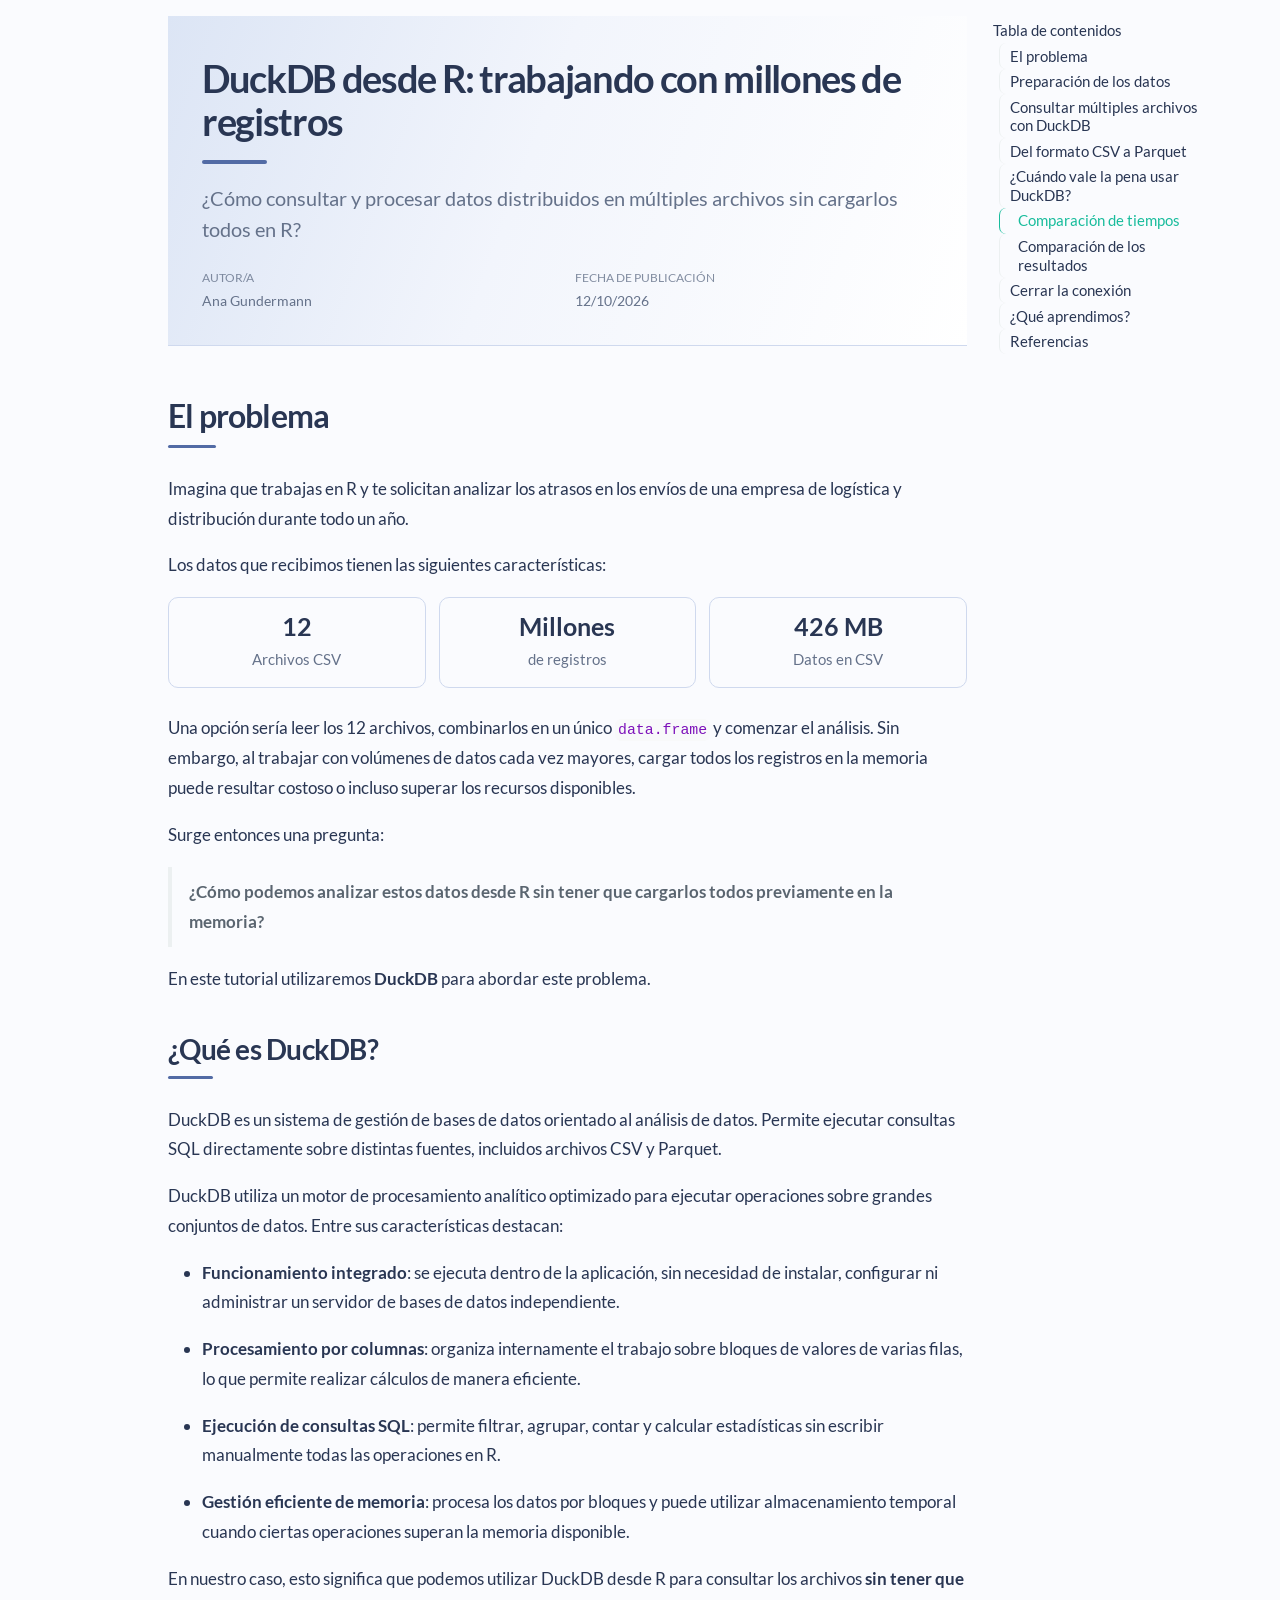
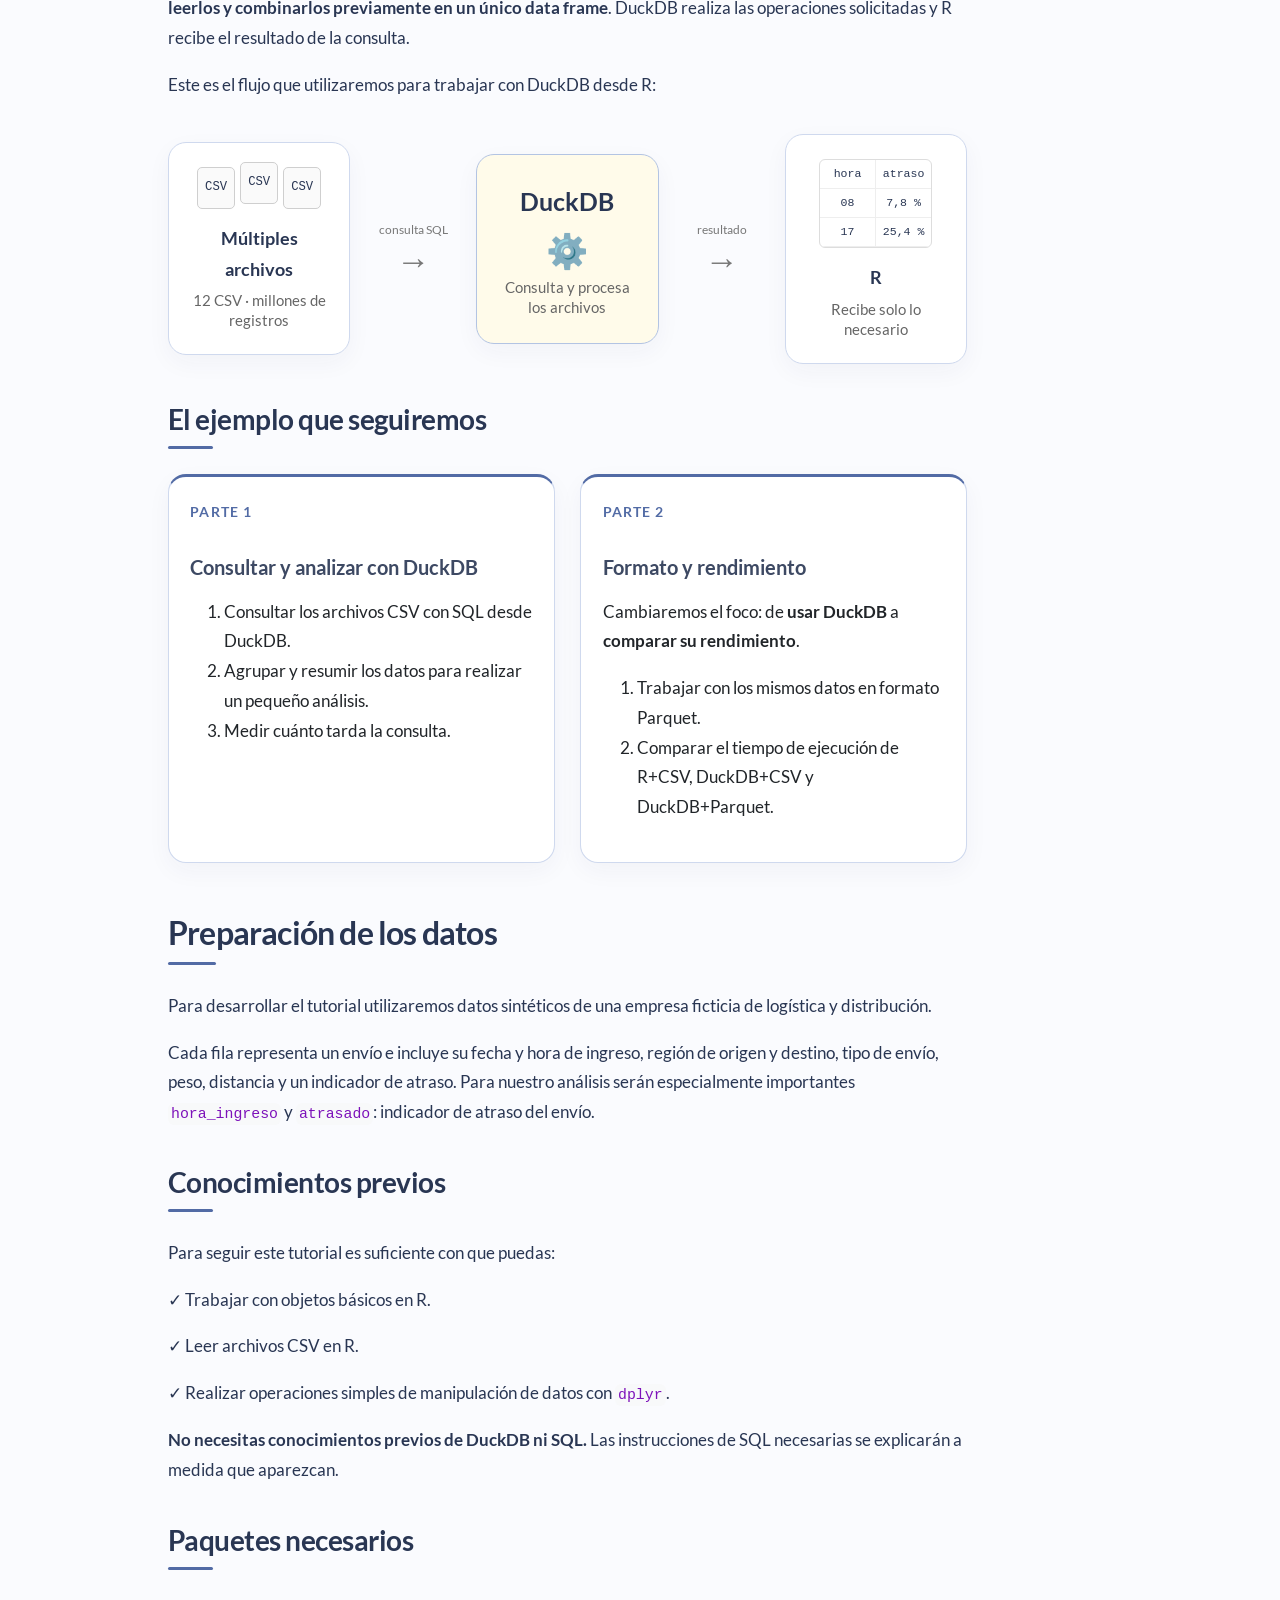
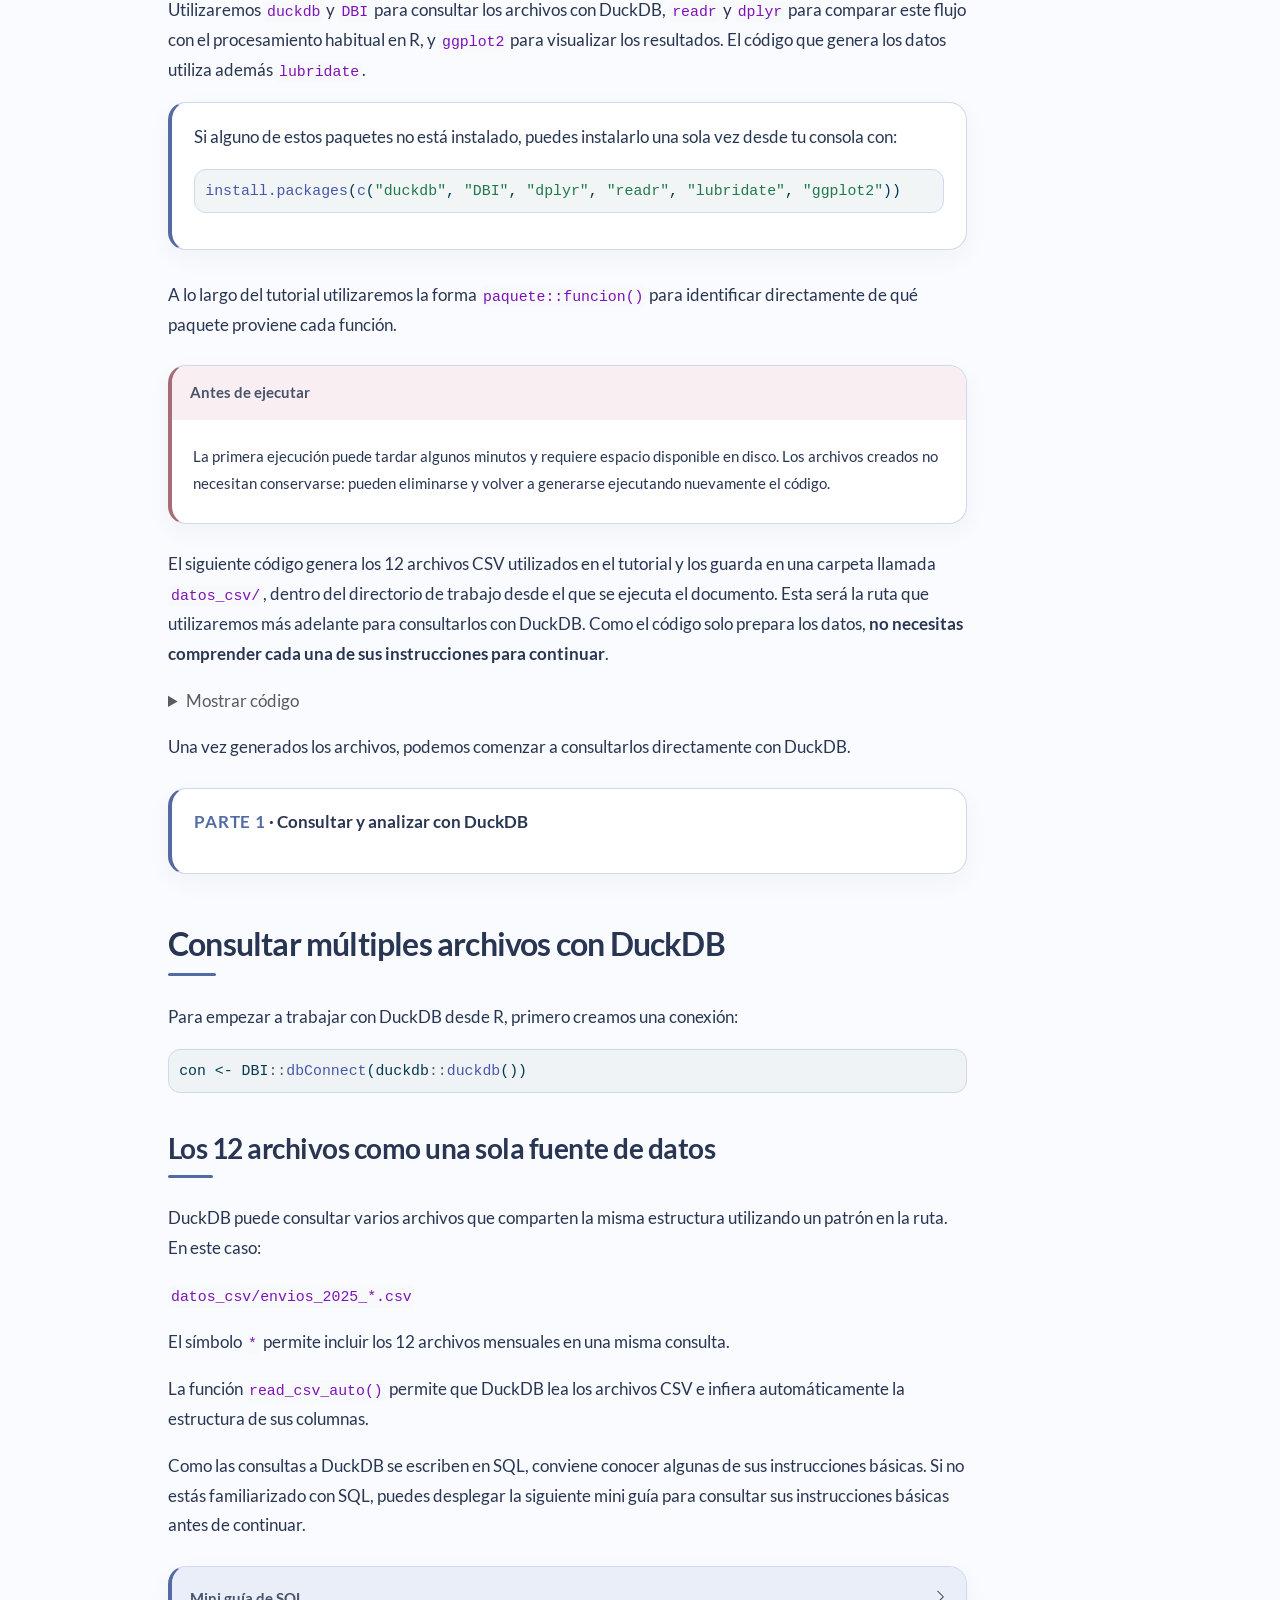
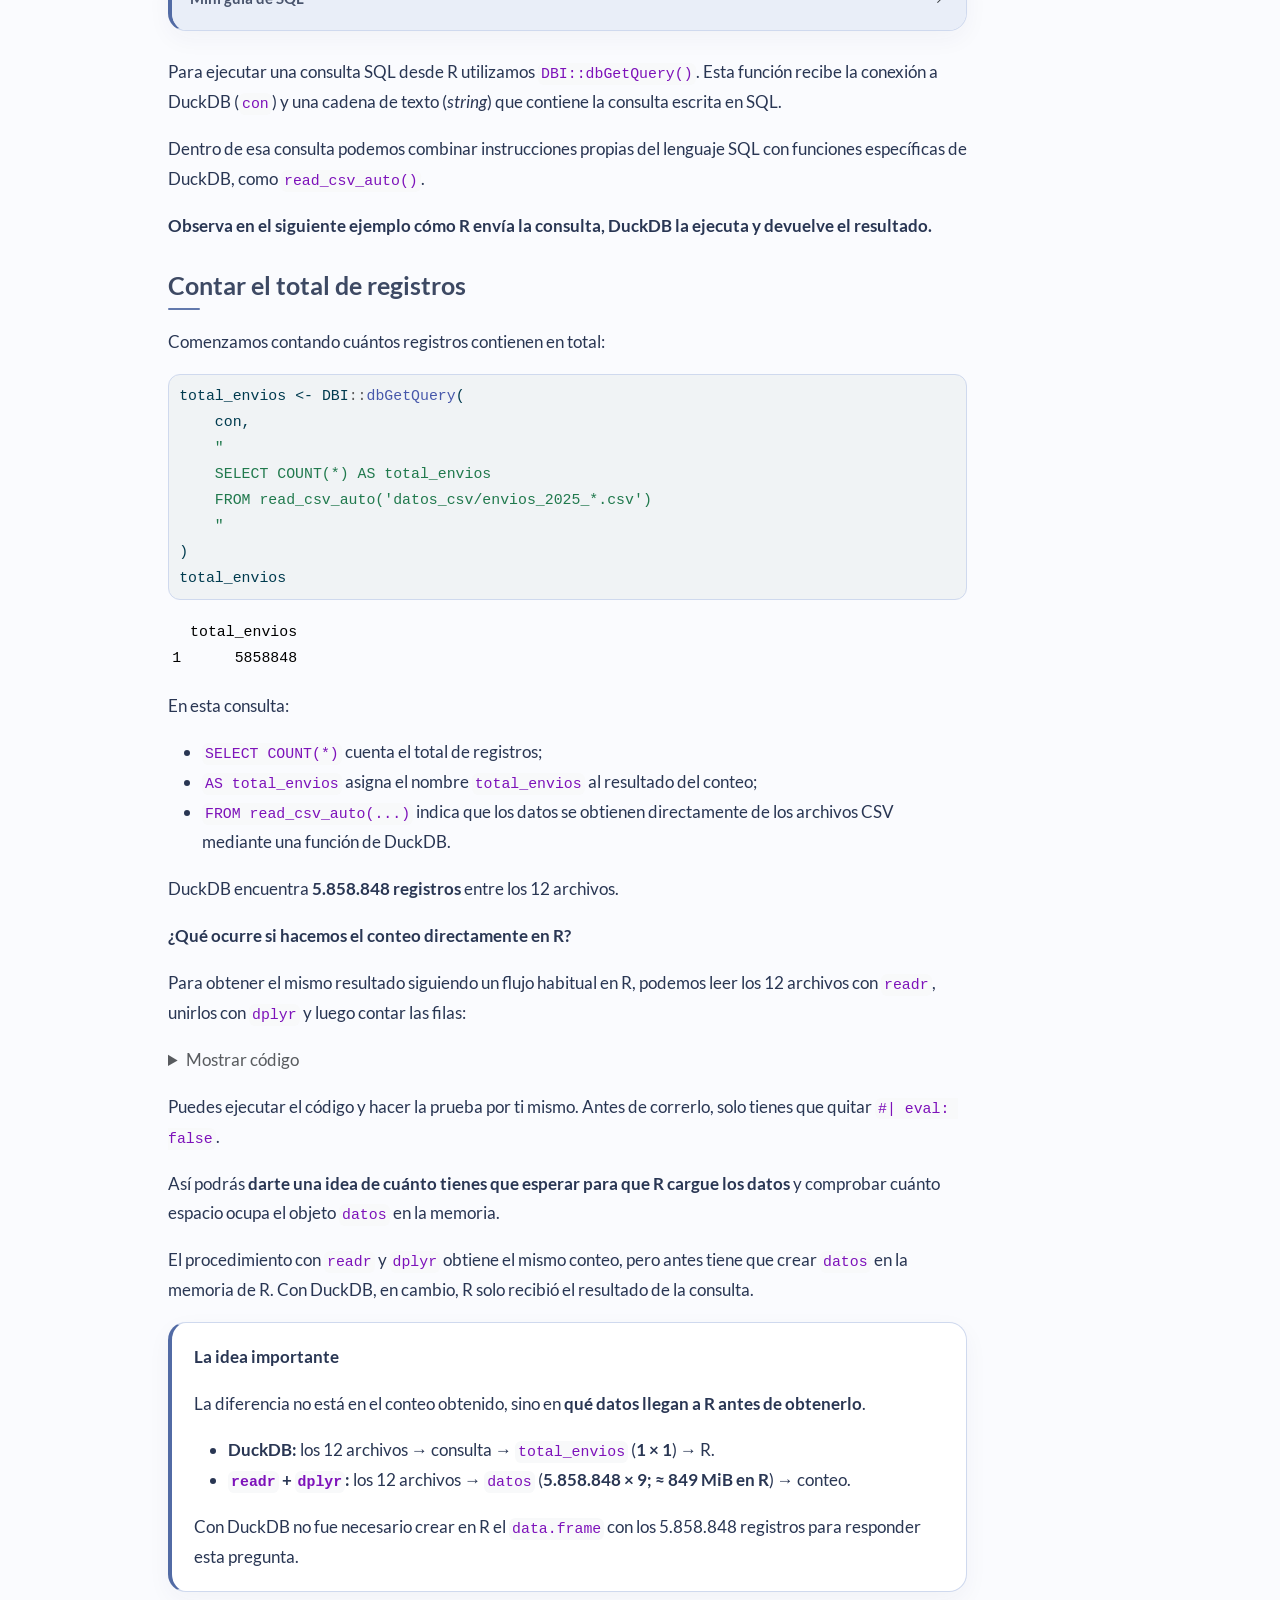
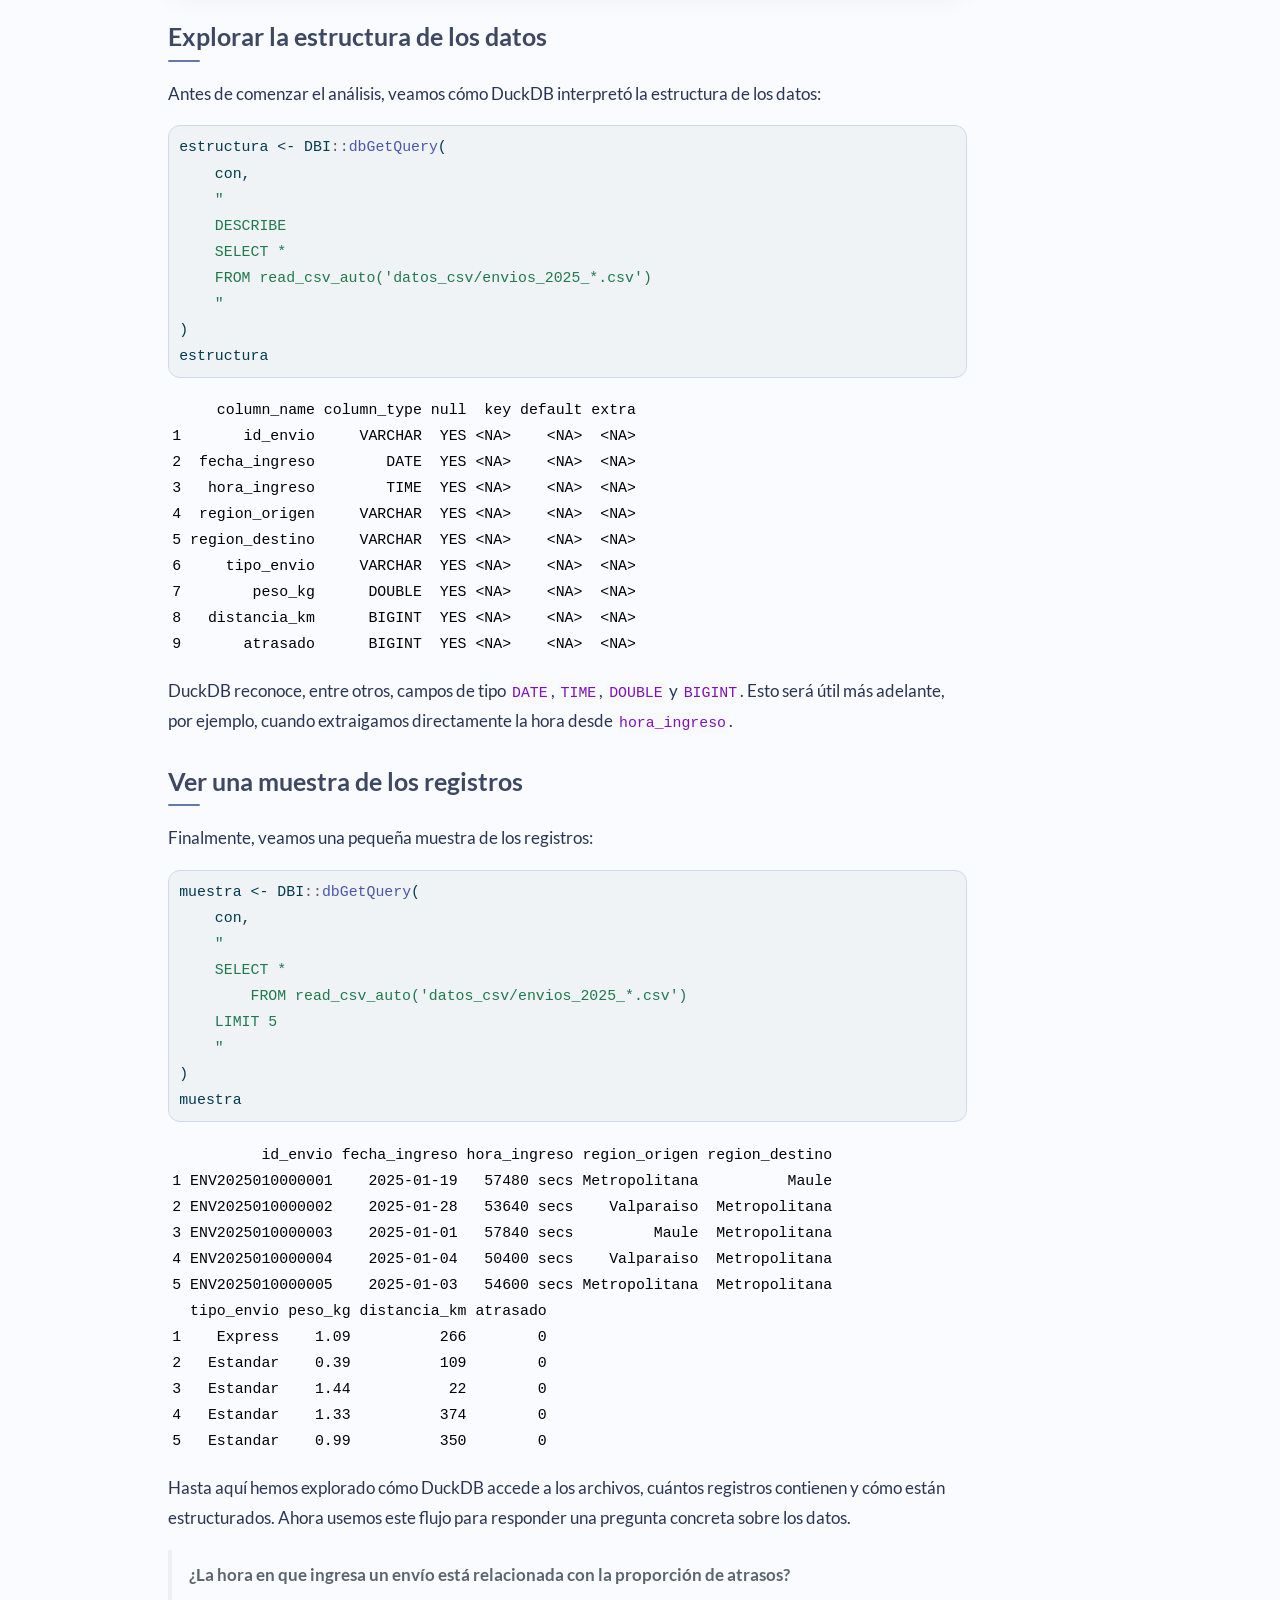
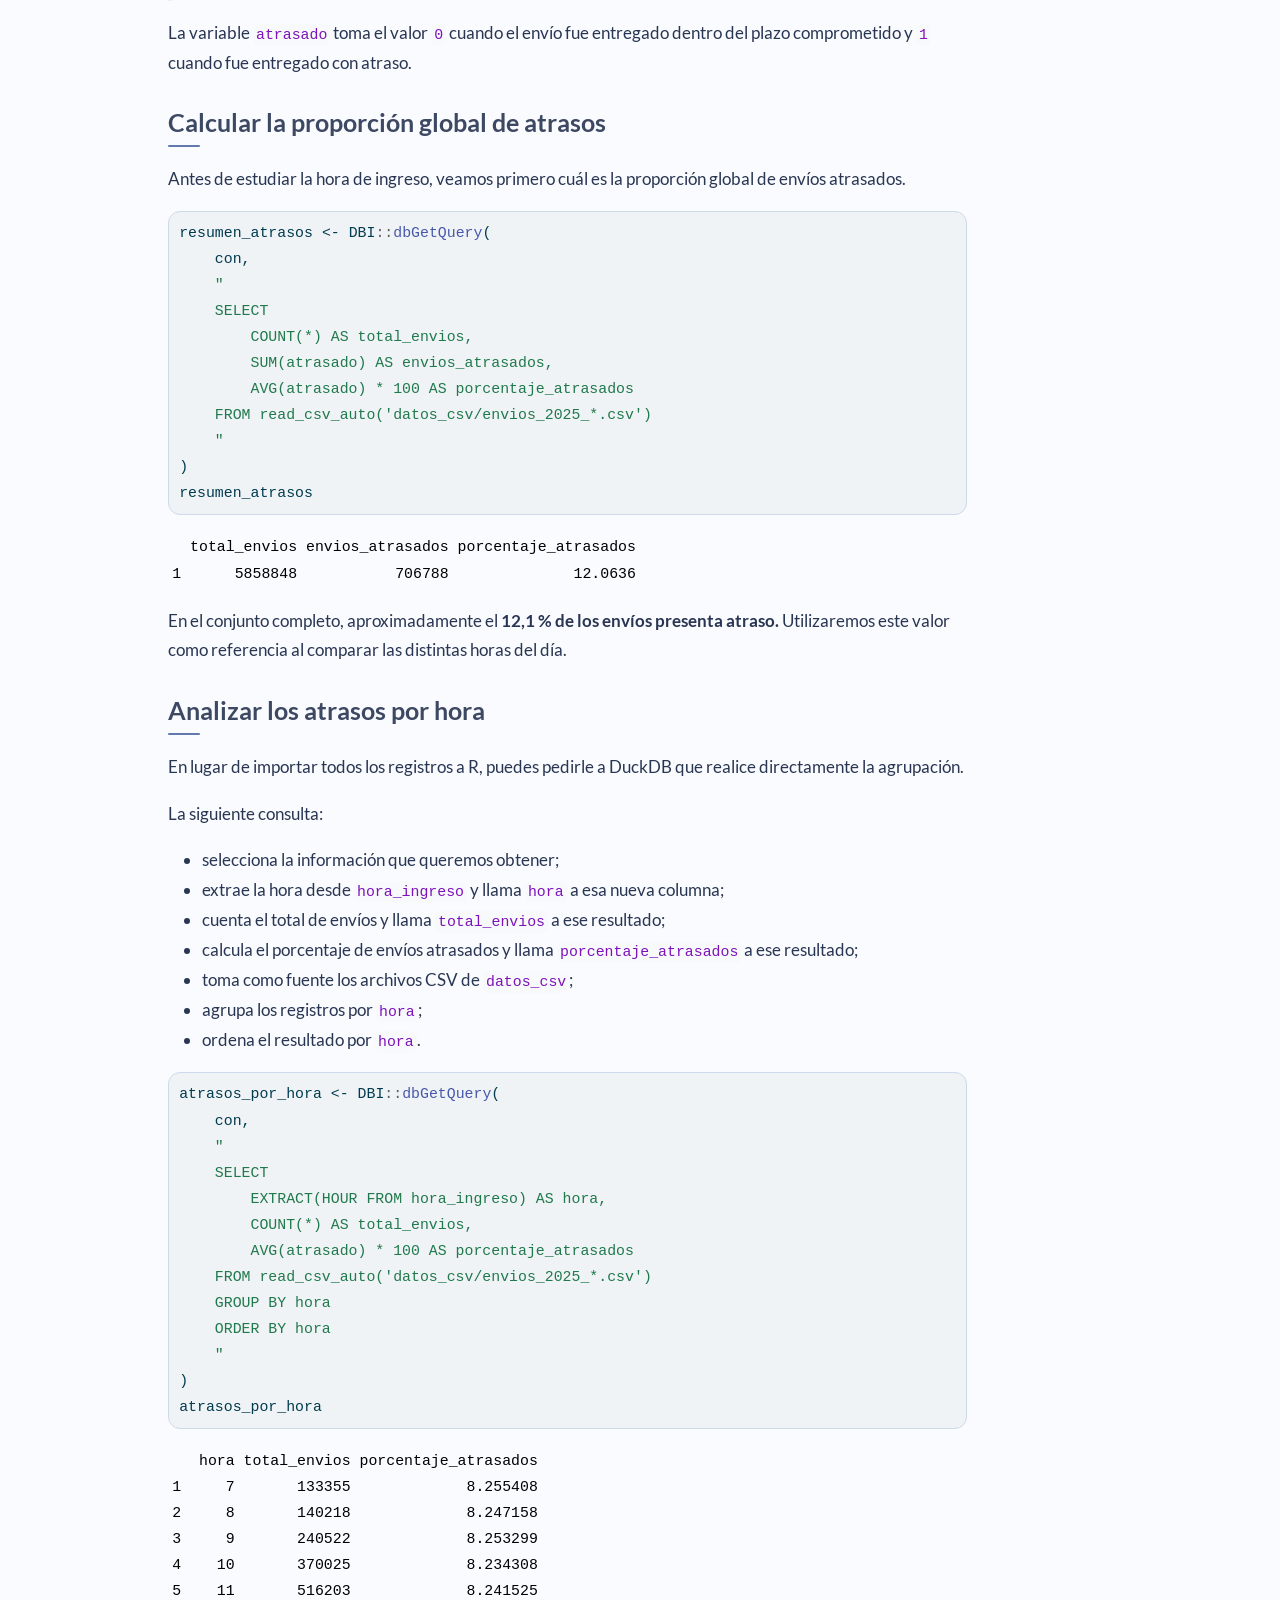
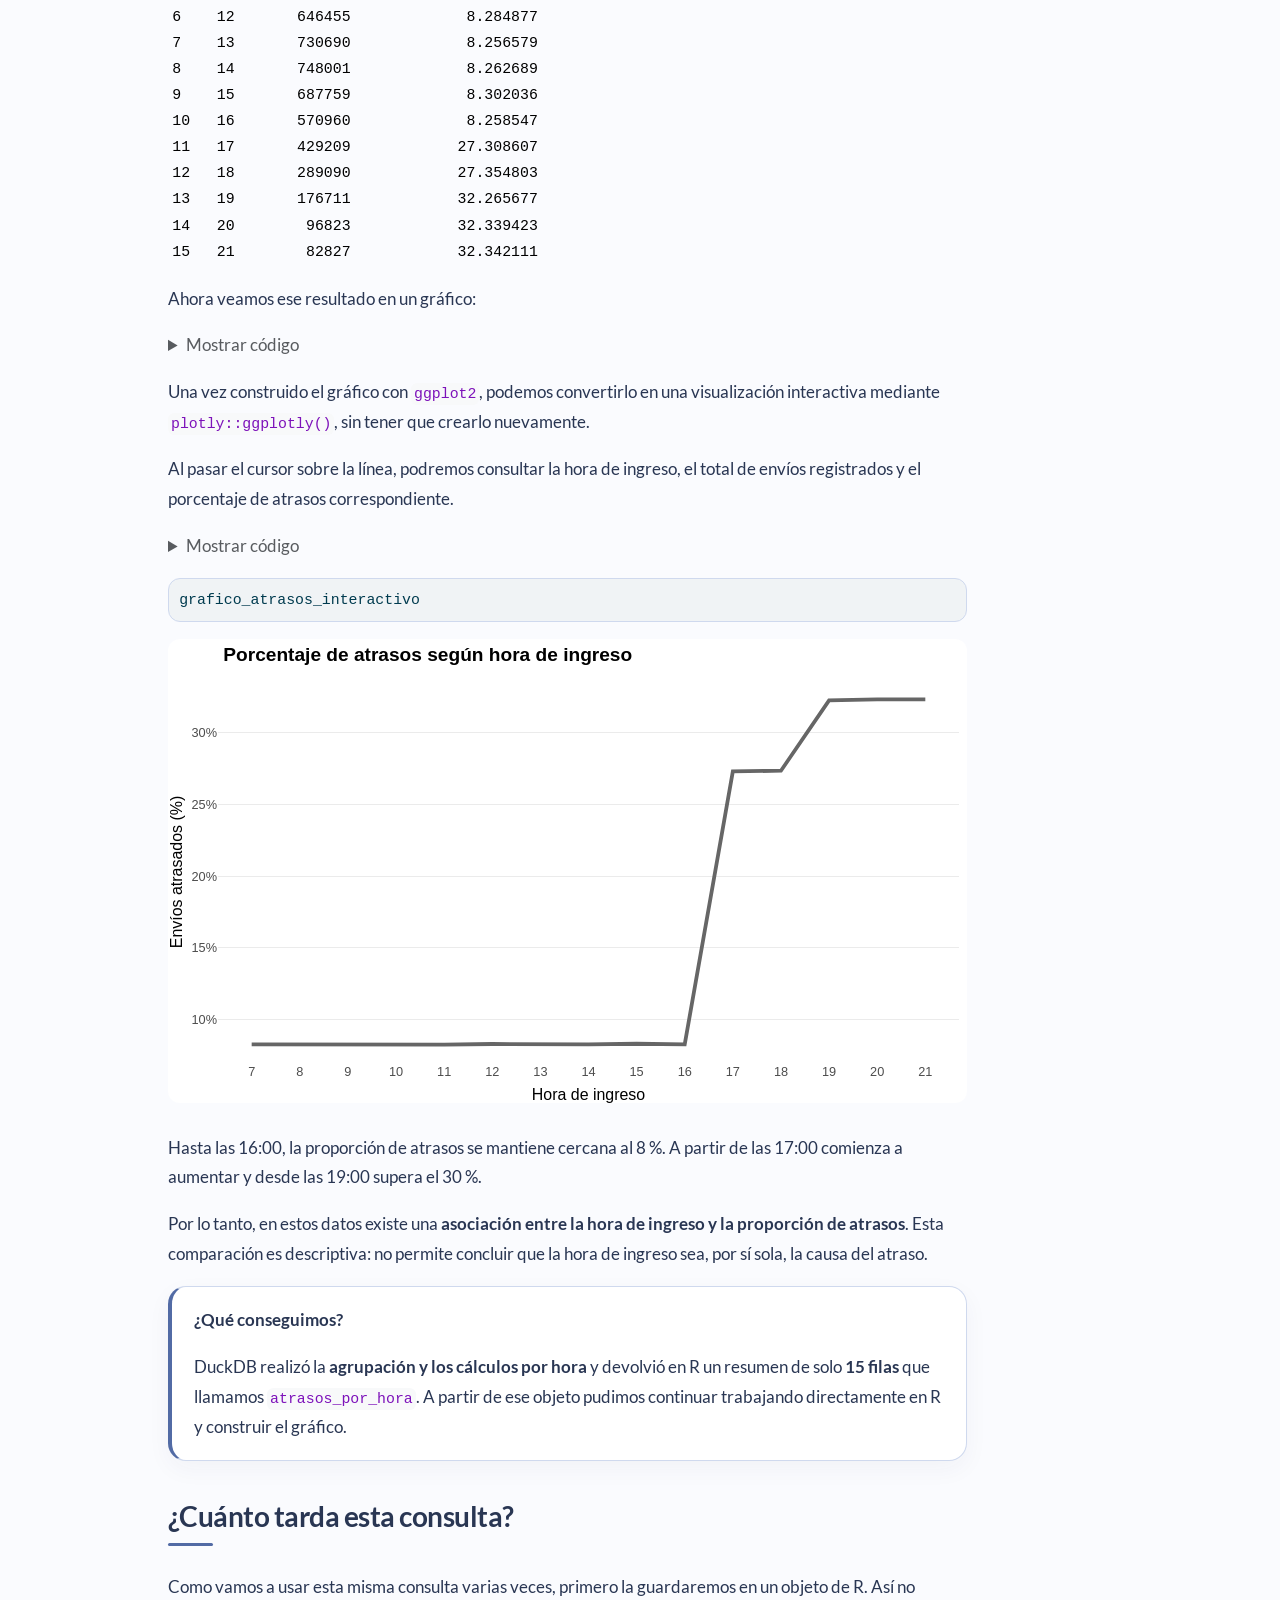
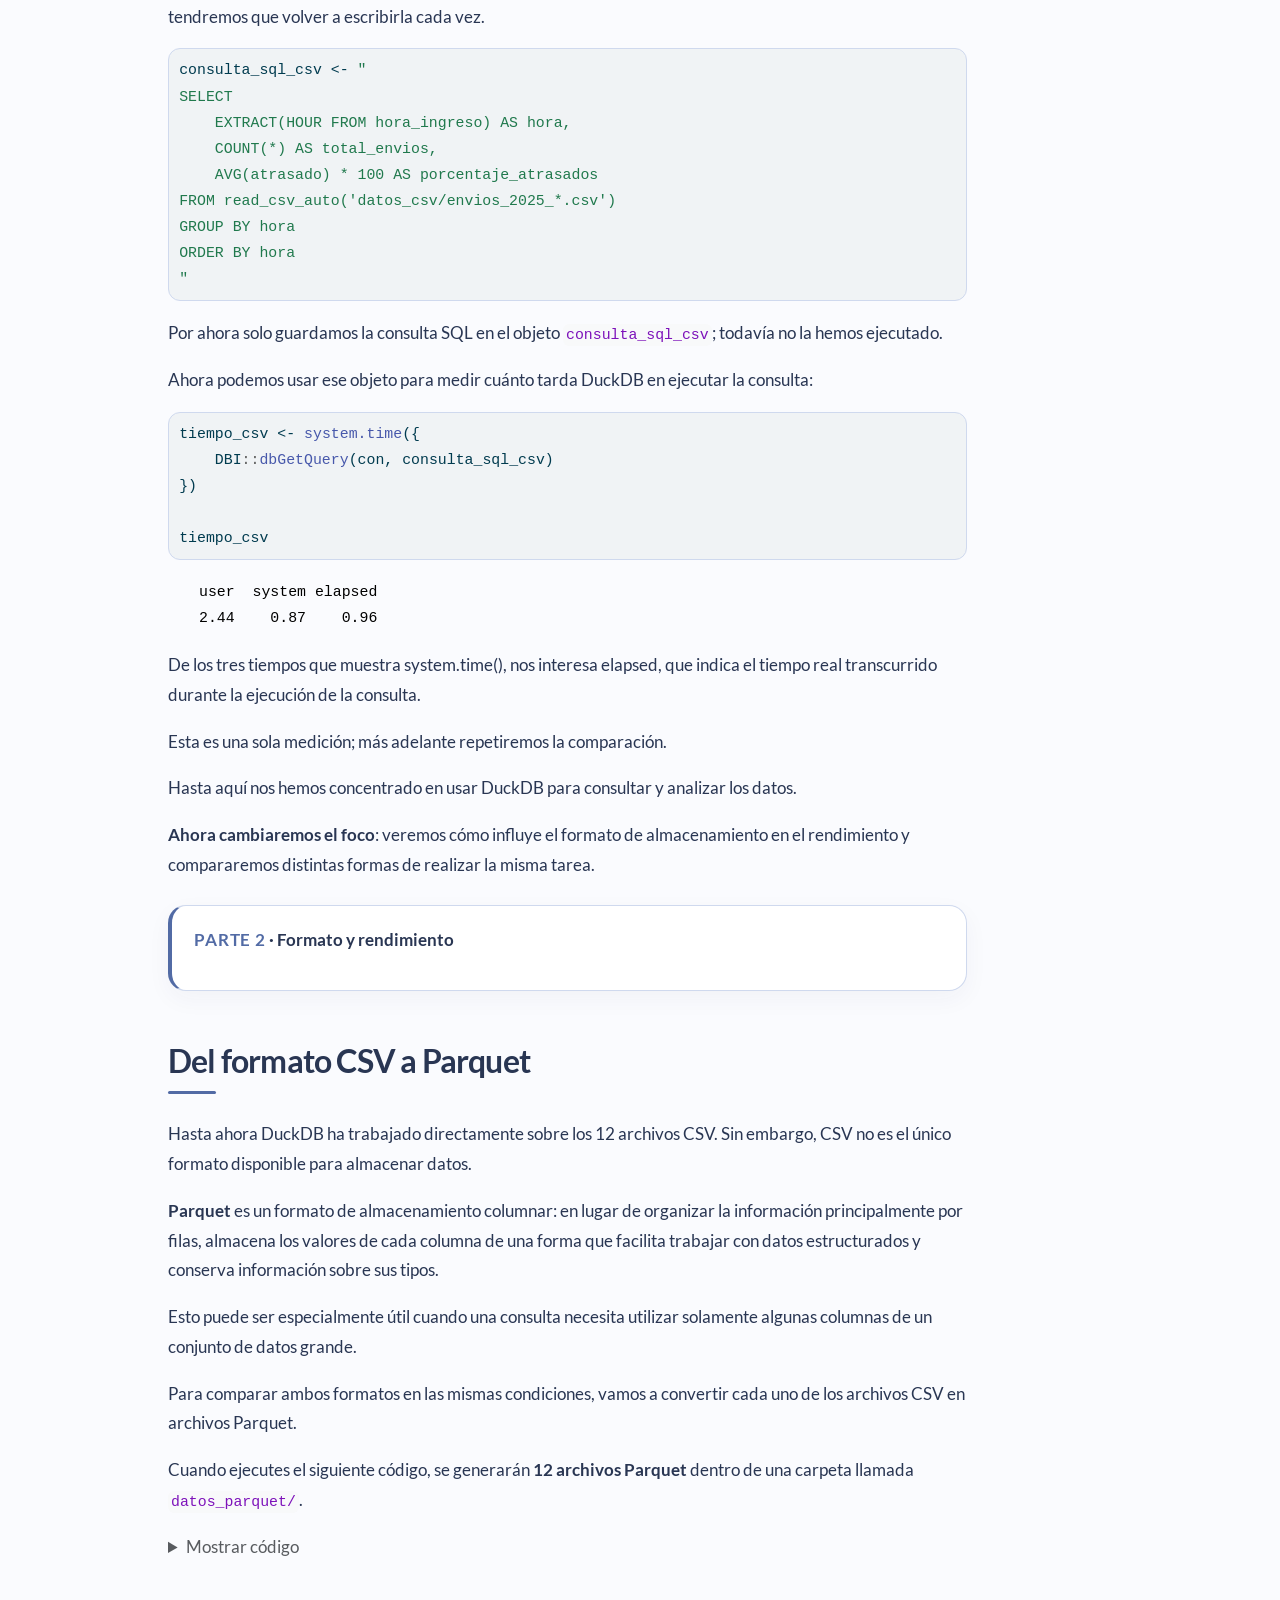
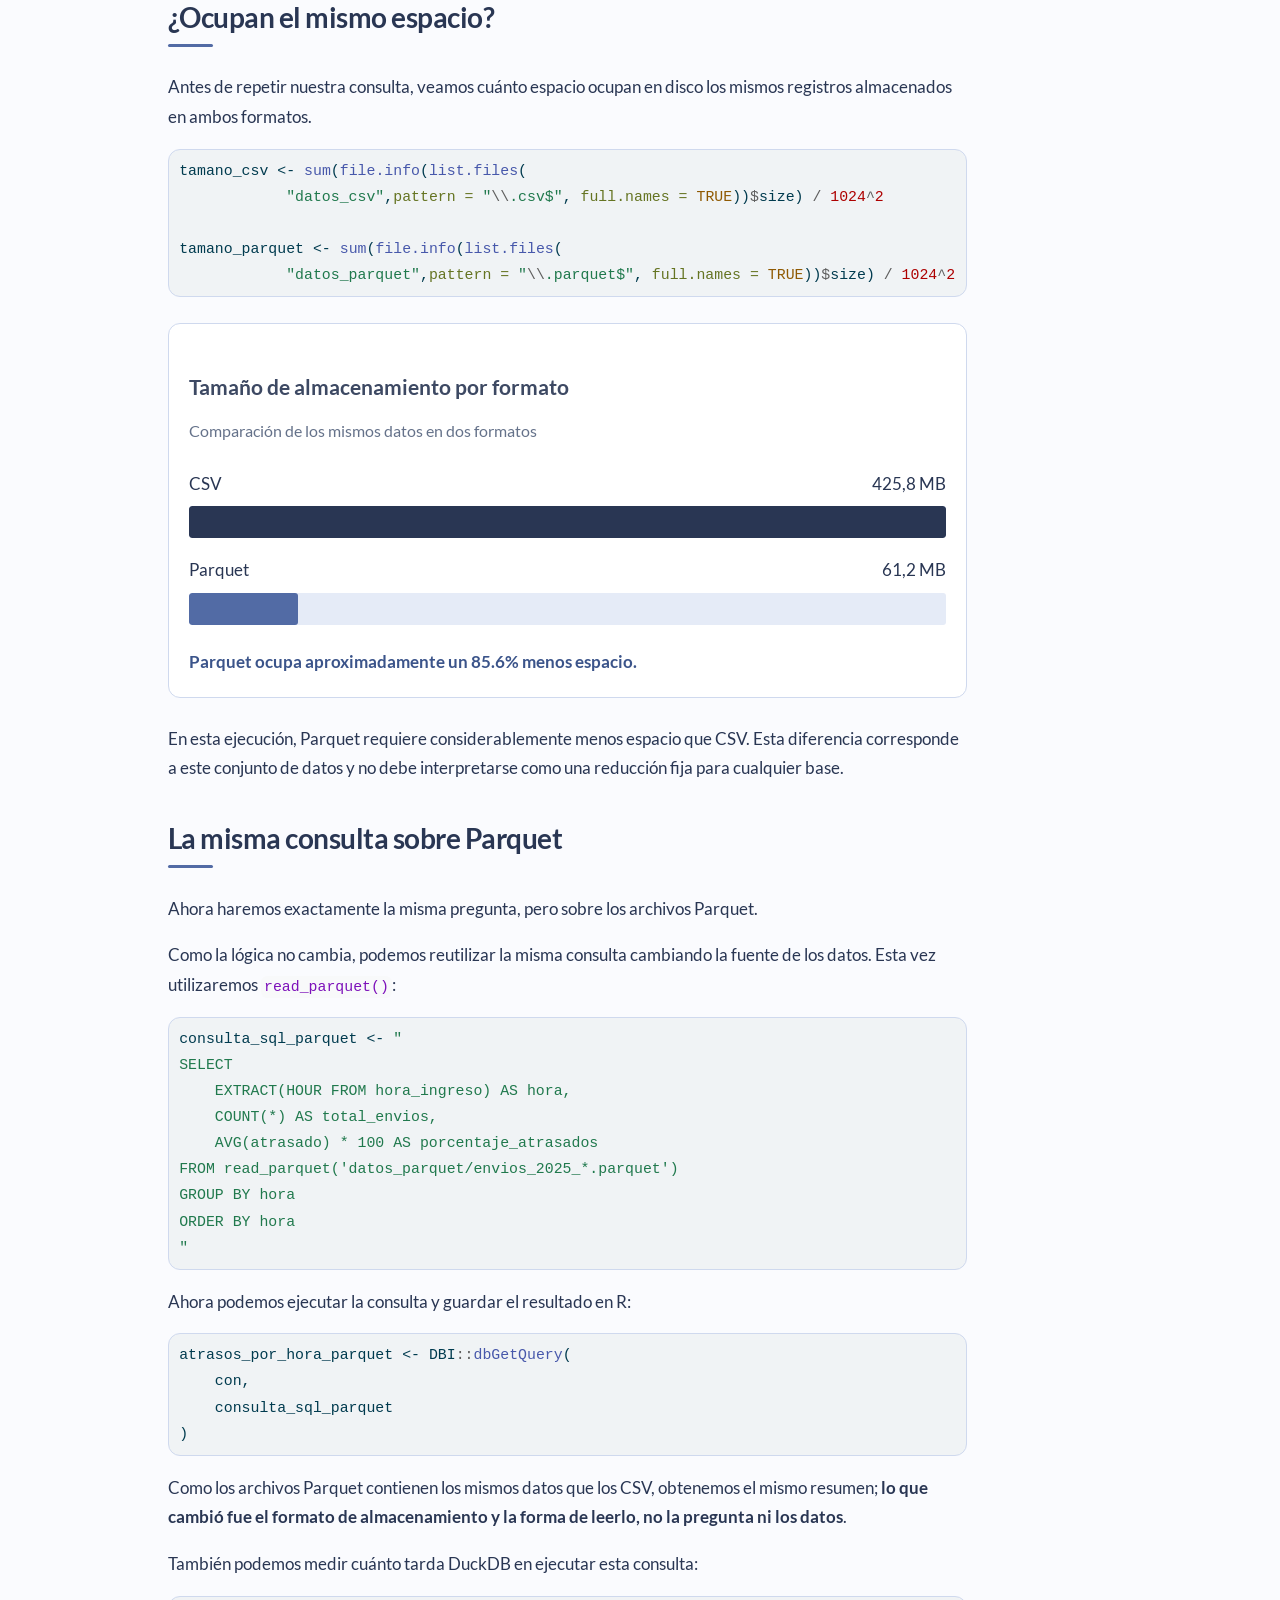
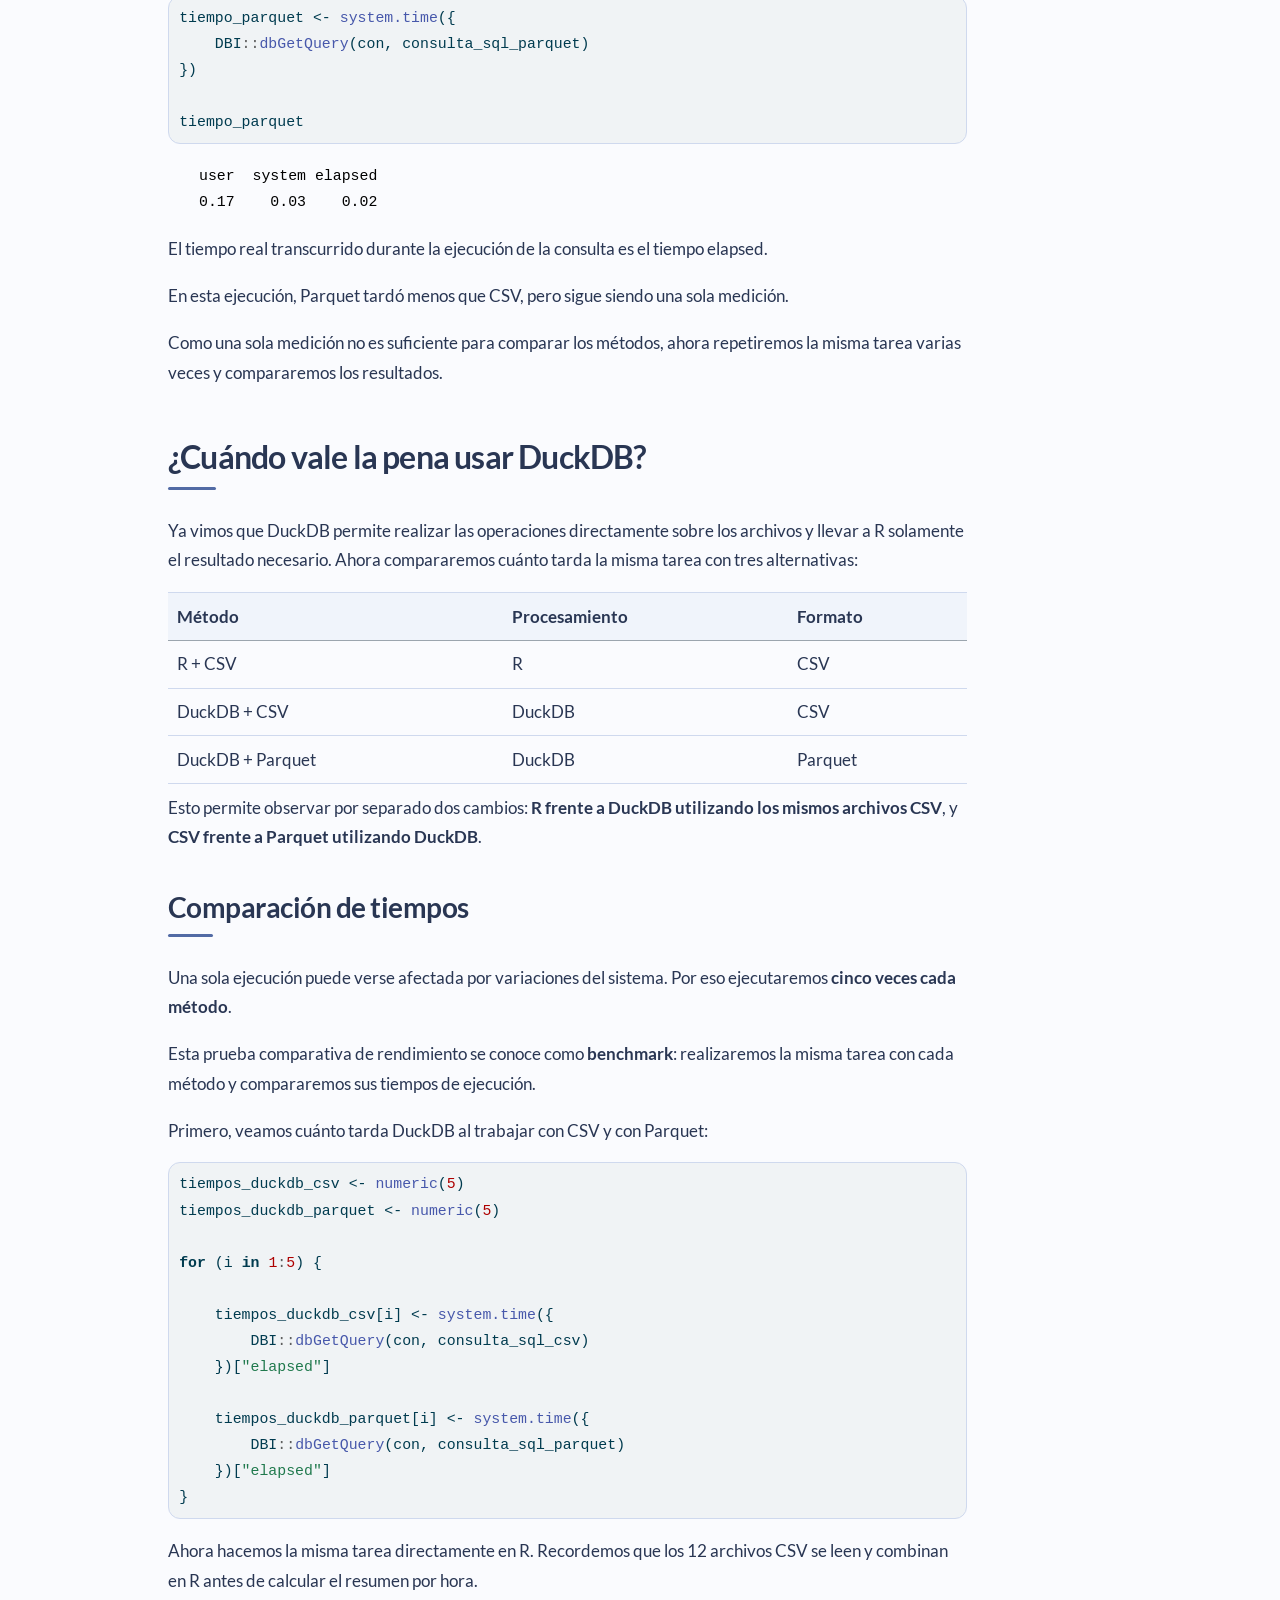
==== Tutorial_duckDB_Git.html @ d19ae9aa "se agrega qmd html css de tutorial" ====
<!DOCTYPE html>
<html xmlns="http://www.w3.org/1999/xhtml" lang="es" xml:lang="es"><head>

<meta charset="utf-8">
<meta name="generator" content="quarto-1.5.57">

<meta name="viewport" content="width=device-width, initial-scale=1.0, user-scalable=yes">

<meta name="author" content="Ana Gundermann">
<meta name="dcterms.date" content="2026-12-10">

<title>DuckDB desde R: trabajando con millones de registros</title>
<style>
code{white-space: pre-wrap;}
span.smallcaps{font-variant: small-caps;}
div.columns{display: flex; gap: min(4vw, 1.5em);}
div.column{flex: auto; overflow-x: auto;}
div.hanging-indent{margin-left: 1.5em; text-indent: -1.5em;}
ul.task-list{list-style: none;}
ul.task-list li input[type="checkbox"] {
width: 0.8em;
margin: 0 0.8em 0.2em -1em;  vertical-align: middle;
}

pre > code.sourceCode { white-space: pre; position: relative; }
pre > code.sourceCode > span { line-height: 1.25; }
pre > code.sourceCode > span:empty { height: 1.2em; }
.sourceCode { overflow: visible; }
code.sourceCode > span { color: inherit; text-decoration: inherit; }
div.sourceCode { margin: 1em 0; }
pre.sourceCode { margin: 0; }
@media screen {
div.sourceCode { overflow: auto; }
}
@media print {
pre > code.sourceCode { white-space: pre-wrap; }
pre > code.sourceCode > span { display: inline-block; text-indent: -5em; padding-left: 5em; }
}
pre.numberSource code
{ counter-reset: source-line 0; }
pre.numberSource code > span
{ position: relative; left: -4em; counter-increment: source-line; }
pre.numberSource code > span > a:first-child::before
{ content: counter(source-line);
position: relative; left: -1em; text-align: right; vertical-align: baseline;
border: none; display: inline-block;
-webkit-touch-callout: none; -webkit-user-select: none;
-khtml-user-select: none; -moz-user-select: none;
-ms-user-select: none; user-select: none;
padding: 0 4px; width: 4em;
}
pre.numberSource { margin-left: 3em; padding-left: 4px; }
div.sourceCode
{ }
@media screen {
pre > code.sourceCode > span > a:first-child::before { text-decoration: underline; }
}
</style>


<script>/*!
 * clipboard.js v2.0.11
 * https://clipboardjs.com/
 *
 * Licensed MIT © Zeno Rocha
 */
!function(t,e){"object"==typeof exports&&"object"==typeof module?module.exports=e():"function"==typeof define&&define.amd?define([],e):"object"==typeof exports?exports.ClipboardJS=e():t.ClipboardJS=e()}(this,function(){return n={686:function(t,e,n){"use strict";n.d(e,{default:function(){return b}});var e=n(279),i=n.n(e),e=n(370),u=n.n(e),e=n(817),r=n.n(e);function c(t){try{return document.execCommand(t)}catch(t){return}}var a=function(t){t=r()(t);return c("cut"),t};function o(t,e){var n,o,t=(n=t,o="rtl"===document.documentElement.getAttribute("dir"),(t=document.createElement("textarea")).style.fontSize="12pt",t.style.border="0",t.style.padding="0",t.style.margin="0",t.style.position="absolute",t.style[o?"right":"left"]="-9999px",o=window.pageYOffset||document.documentElement.scrollTop,t.style.top="".concat(o,"px"),t.setAttribute("readonly",""),t.value=n,t);return e.container.appendChild(t),e=r()(t),c("copy"),t.remove(),e}var f=function(t){var e=1<arguments.length&&void 0!==arguments[1]?arguments[1]:{container:document.body},n="";return"string"==typeof t?n=o(t,e):t instanceof HTMLInputElement&&!["text","search","url","tel","password"].includes(null==t?void 0:t.type)?n=o(t.value,e):(n=r()(t),c("copy")),n};function l(t){return(l="function"==typeof Symbol&&"symbol"==typeof Symbol.iterator?function(t){return typeof t}:function(t){return t&&"function"==typeof Symbol&&t.constructor===Symbol&&t!==Symbol.prototype?"symbol":typeof t})(t)}var s=function(){var t=0<arguments.length&&void 0!==arguments[0]?arguments[0]:{},e=t.action,n=void 0===e?"copy":e,o=t.container,e=t.target,t=t.text;if("copy"!==n&&"cut"!==n)throw new Error('Invalid "action" value, use either "copy" or "cut"');if(void 0!==e){if(!e||"object"!==l(e)||1!==e.nodeType)throw new Error('Invalid "target" value, use a valid Element');if("copy"===n&&e.hasAttribute("disabled"))throw new Error('Invalid "target" attribute. Please use "readonly" instead of "disabled" attribute');if("cut"===n&&(e.hasAttribute("readonly")||e.hasAttribute("disabled")))throw new Error('Invalid "target" attribute. You can\'t cut text from elements with "readonly" or "disabled" attributes')}return t?f(t,{container:o}):e?"cut"===n?a(e):f(e,{container:o}):void 0};function p(t){return(p="function"==typeof Symbol&&"symbol"==typeof Symbol.iterator?function(t){return typeof t}:function(t){return t&&"function"==typeof Symbol&&t.constructor===Symbol&&t!==Symbol.prototype?"symbol":typeof t})(t)}function d(t,e){for(var n=0;n<e.length;n++){var o=e[n];o.enumerable=o.enumerable||!1,o.configurable=!0,"value"in o&&(o.writable=!0),Object.defineProperty(t,o.key,o)}}function y(t,e){return(y=Object.setPrototypeOf||function(t,e){return t.__proto__=e,t})(t,e)}function h(n){var o=function(){if("undefined"==typeof Reflect||!Reflect.construct)return!1;if(Reflect.construct.sham)return!1;if("function"==typeof Proxy)return!0;try{return Date.prototype.toString.call(Reflect.construct(Date,[],function(){})),!0}catch(t){return!1}}();return function(){var t,e=v(n);return t=o?(t=v(this).constructor,Reflect.construct(e,arguments,t)):e.apply(this,arguments),e=this,!(t=t)||"object"!==p(t)&&"function"!=typeof t?function(t){if(void 0!==t)return t;throw new ReferenceError("this hasn't been initialised - super() hasn't been called")}(e):t}}function v(t){return(v=Object.setPrototypeOf?Object.getPrototypeOf:function(t){return t.__proto__||Object.getPrototypeOf(t)})(t)}function m(t,e){t="data-clipboard-".concat(t);if(e.hasAttribute(t))return e.getAttribute(t)}var b=function(){!function(t,e){if("function"!=typeof e&&null!==e)throw new TypeError("Super expression must either be null or a function");t.prototype=Object.create(e&&e.prototype,{constructor:{value:t,writable:!0,configurable:!0}}),e&&y(t,e)}(r,i());var t,e,n,o=h(r);function r(t,e){var n;return function(t){if(!(t instanceof r))throw new TypeError("Cannot call a class as a function")}(this),(n=o.call(this)).resolveOptions(e),n.listenClick(t),n}return t=r,n=[{key:"copy",value:function(t){var e=1<arguments.length&&void 0!==arguments[1]?arguments[1]:{container:document.body};return f(t,e)}},{key:"cut",value:function(t){return a(t)}},{key:"isSupported",value:function(){var t=0<arguments.length&&void 0!==arguments[0]?arguments[0]:["copy","cut"],t="string"==typeof t?[t]:t,e=!!document.queryCommandSupported;return t.forEach(function(t){e=e&&!!document.queryCommandSupported(t)}),e}}],(e=[{key:"resolveOptions",value:function(){var t=0<arguments.length&&void 0!==arguments[0]?arguments[0]:{};this.action="function"==typeof t.action?t.action:this.defaultAction,this.target="function"==typeof t.target?t.target:this.defaultTarget,this.text="function"==typeof t.text?t.text:this.defaultText,this.container="object"===p(t.container)?t.container:document.body}},{key:"listenClick",value:function(t){var e=this;this.listener=u()(t,"click",function(t){return e.onClick(t)})}},{key:"onClick",value:function(t){var e=t.delegateTarget||t.currentTarget,n=this.action(e)||"copy",t=s({action:n,container:this.container,target:this.target(e),text:this.text(e)});this.emit(t?"success":"error",{action:n,text:t,trigger:e,clearSelection:function(){e&&e.focus(),window.getSelection().removeAllRanges()}})}},{key:"defaultAction",value:function(t){return m("action",t)}},{key:"defaultTarget",value:function(t){t=m("target",t);if(t)return document.querySelector(t)}},{key:"defaultText",value:function(t){return m("text",t)}},{key:"destroy",value:function(){this.listener.destroy()}}])&&d(t.prototype,e),n&&d(t,n),r}()},828:function(t){var e;"undefined"==typeof Element||Element.prototype.matches||((e=Element.prototype).matches=e.matchesSelector||e.mozMatchesSelector||e.msMatchesSelector||e.oMatchesSelector||e.webkitMatchesSelector),t.exports=function(t,e){for(;t&&9!==t.nodeType;){if("function"==typeof t.matches&&t.matches(e))return t;t=t.parentNode}}},438:function(t,e,n){var u=n(828);function i(t,e,n,o,r){var i=function(e,n,t,o){return function(t){t.delegateTarget=u(t.target,n),t.delegateTarget&&o.call(e,t)}}.apply(this,arguments);return t.addEventListener(n,i,r),{destroy:function(){t.removeEventListener(n,i,r)}}}t.exports=function(t,e,n,o,r){return"function"==typeof t.addEventListener?i.apply(null,arguments):"function"==typeof n?i.bind(null,document).apply(null,arguments):("string"==typeof t&&(t=document.querySelectorAll(t)),Array.prototype.map.call(t,function(t){return i(t,e,n,o,r)}))}},879:function(t,n){n.node=function(t){return void 0!==t&&t instanceof HTMLElement&&1===t.nodeType},n.nodeList=function(t){var e=Object.prototype.toString.call(t);return void 0!==t&&("[object NodeList]"===e||"[object HTMLCollection]"===e)&&"length"in t&&(0===t.length||n.node(t[0]))},n.string=function(t){return"string"==typeof t||t instanceof String},n.fn=function(t){return"[object Function]"===Object.prototype.toString.call(t)}},370:function(t,e,n){var f=n(879),l=n(438);t.exports=function(t,e,n){if(!t&&!e&&!n)throw new Error("Missing required arguments");if(!f.string(e))throw new TypeError("Second argument must be a String");if(!f.fn(n))throw new TypeError("Third argument must be a Function");if(f.node(t))return c=e,a=n,(u=t).addEventListener(c,a),{destroy:function(){u.removeEventListener(c,a)}};if(f.nodeList(t))return o=t,r=e,i=n,Array.prototype.forEach.call(o,function(t){t.addEventListener(r,i)}),{destroy:function(){Array.prototype.forEach.call(o,function(t){t.removeEventListener(r,i)})}};if(f.string(t))return t=t,e=e,n=n,l(document.body,t,e,n);throw new TypeError("First argument must be a String, HTMLElement, HTMLCollection, or NodeList");var o,r,i,u,c,a}},817:function(t){t.exports=function(t){var e,n="SELECT"===t.nodeName?(t.focus(),t.value):"INPUT"===t.nodeName||"TEXTAREA"===t.nodeName?((e=t.hasAttribute("readonly"))||t.setAttribute("readonly",""),t.select(),t.setSelectionRange(0,t.value.length),e||t.removeAttribute("readonly"),t.value):(t.hasAttribute("contenteditable")&&t.focus(),n=window.getSelection(),(e=document.createRange()).selectNodeContents(t),n.removeAllRanges(),n.addRange(e),n.toString());return n}},279:function(t){function e(){}e.prototype={on:function(t,e,n){var o=this.e||(this.e={});return(o[t]||(o[t]=[])).push({fn:e,ctx:n}),this},once:function(t,e,n){var o=this;function r(){o.off(t,r),e.apply(n,arguments)}return r._=e,this.on(t,r,n)},emit:function(t){for(var e=[].slice.call(arguments,1),n=((this.e||(this.e={}))[t]||[]).slice(),o=0,r=n.length;o<r;o++)n[o].fn.apply(n[o].ctx,e);return this},off:function(t,e){var n=this.e||(this.e={}),o=n[t],r=[];if(o&&e)for(var i=0,u=o.length;i<u;i++)o[i].fn!==e&&o[i].fn._!==e&&r.push(o[i]);return r.length?n[t]=r:delete n[t],this}},t.exports=e,t.exports.TinyEmitter=e}},r={},o.n=function(t){var e=t&&t.__esModule?function(){return t.default}:function(){return t};return o.d(e,{a:e}),e},o.d=function(t,e){for(var n in e)o.o(e,n)&&!o.o(t,n)&&Object.defineProperty(t,n,{enumerable:!0,get:e[n]})},o.o=function(t,e){return Object.prototype.hasOwnProperty.call(t,e)},o(686).default;function o(t){if(r[t])return r[t].exports;var e=r[t]={exports:{}};return n[t](e,e.exports,o),e.exports}var n,r});</script>
<script>const sectionChanged = new CustomEvent("quarto-sectionChanged", {
  detail: {},
  bubbles: true,
  cancelable: false,
  composed: false,
});

const layoutMarginEls = () => {
  // Find any conflicting margin elements and add margins to the
  // top to prevent overlap
  const marginChildren = window.document.querySelectorAll(
    ".column-margin.column-container > *, .margin-caption, .aside"
  );

  let lastBottom = 0;
  for (const marginChild of marginChildren) {
    if (marginChild.offsetParent !== null) {
      // clear the top margin so we recompute it
      marginChild.style.marginTop = null;
      const top = marginChild.getBoundingClientRect().top + window.scrollY;
      if (top < lastBottom) {
        const marginChildStyle = window.getComputedStyle(marginChild);
        const marginBottom = parseFloat(marginChildStyle["marginBottom"]);
        const margin = lastBottom - top + marginBottom;
        marginChild.style.marginTop = `${margin}px`;
      }
      const styles = window.getComputedStyle(marginChild);
      const marginTop = parseFloat(styles["marginTop"]);
      lastBottom = top + marginChild.getBoundingClientRect().height + marginTop;
    }
  }
};

window.document.addEventListener("DOMContentLoaded", function (_event) {
  // Recompute the position of margin elements anytime the body size changes
  if (window.ResizeObserver) {
    const resizeObserver = new window.ResizeObserver(
      throttle(() => {
        layoutMarginEls();
        if (
          window.document.body.getBoundingClientRect().width < 990 &&
          isReaderMode()
        ) {
          quartoToggleReader();
        }
      }, 50)
    );
    resizeObserver.observe(window.document.body);
  }

  const tocEl = window.document.querySelector('nav.toc-active[role="doc-toc"]');
  const sidebarEl = window.document.getElementById("quarto-sidebar");
  const leftTocEl = window.document.getElementById("quarto-sidebar-toc-left");
  const marginSidebarEl = window.document.getElementById(
    "quarto-margin-sidebar"
  );
  // function to determine whether the element has a previous sibling that is active
  const prevSiblingIsActiveLink = (el) => {
    const sibling = el.previousElementSibling;
    if (sibling && sibling.tagName === "A") {
      return sibling.classList.contains("active");
    } else {
      return false;
    }
  };

  // fire slideEnter for bootstrap tab activations (for htmlwidget resize behavior)
  function fireSlideEnter(e) {
    const event = window.document.createEvent("Event");
    event.initEvent("slideenter", true, true);
    window.document.dispatchEvent(event);
  }
  const tabs = window.document.querySelectorAll('a[data-bs-toggle="tab"]');
  tabs.forEach((tab) => {
    tab.addEventListener("shown.bs.tab", fireSlideEnter);
  });

  // fire slideEnter for tabby tab activations (for htmlwidget resize behavior)
  document.addEventListener("tabby", fireSlideEnter, false);

  // Track scrolling and mark TOC links as active
  // get table of contents and sidebar (bail if we don't have at least one)
  const tocLinks = tocEl
    ? [...tocEl.querySelectorAll("a[data-scroll-target]")]
    : [];
  const makeActive = (link) => tocLinks[link].classList.add("active");
  const removeActive = (link) => tocLinks[link].classList.remove("active");
  const removeAllActive = () =>
    [...Array(tocLinks.length).keys()].forEach((link) => removeActive(link));

  // activate the anchor for a section associated with this TOC entry
  tocLinks.forEach((link) => {
    link.addEventListener("click", () => {
      if (link.href.indexOf("#") !== -1) {
        const anchor = link.href.split("#")[1];
        const heading = window.document.querySelector(
          `[data-anchor-id="${anchor}"]`
        );
        if (heading) {
          // Add the class
          heading.classList.add("reveal-anchorjs-link");

          // function to show the anchor
          const handleMouseout = () => {
            heading.classList.remove("reveal-anchorjs-link");
            heading.removeEventListener("mouseout", handleMouseout);
          };

          // add a function to clear the anchor when the user mouses out of it
          heading.addEventListener("mouseout", handleMouseout);
        }
      }
    });
  });

  const sections = tocLinks.map((link) => {
    const target = link.getAttribute("data-scroll-target");
    if (target.startsWith("#")) {
      return window.document.getElementById(decodeURI(`${target.slice(1)}`));
    } else {
      return window.document.querySelector(decodeURI(`${target}`));
    }
  });

  const sectionMargin = 200;
  let currentActive = 0;
  // track whether we've initialized state the first time
  let init = false;

  const updateActiveLink = () => {
    // The index from bottom to top (e.g. reversed list)
    let sectionIndex = -1;
    if (
      window.innerHeight + window.pageYOffset >=
      window.document.body.offsetHeight
    ) {
      // This is the no-scroll case where last section should be the active one
      sectionIndex = 0;
    } else {
      // This finds the last section visible on screen that should be made active
      sectionIndex = [...sections].reverse().findIndex((section) => {
        if (section) {
          return window.pageYOffset >= section.offsetTop - sectionMargin;
        } else {
          return false;
        }
      });
    }
    if (sectionIndex > -1) {
      const current = sections.length - sectionIndex - 1;
      if (current !== currentActive) {
        removeAllActive();
        currentActive = current;
        makeActive(current);
        if (init) {
          window.dispatchEvent(sectionChanged);
        }
        init = true;
      }
    }
  };

  const inHiddenRegion = (top, bottom, hiddenRegions) => {
    for (const region of hiddenRegions) {
      if (top <= region.bottom && bottom >= region.top) {
        return true;
      }
    }
    return false;
  };

  const categorySelector = "header.quarto-title-block .quarto-category";
  const activateCategories = (href) => {
    // Find any categories
    // Surround them with a link pointing back to:
    // #category=Authoring
    try {
      const categoryEls = window.document.querySelectorAll(categorySelector);
      for (const categoryEl of categoryEls) {
        const categoryText = categoryEl.textContent;
        if (categoryText) {
          const link = `${href}#category=${encodeURIComponent(categoryText)}`;
          const linkEl = window.document.createElement("a");
          linkEl.setAttribute("href", link);
          for (const child of categoryEl.childNodes) {
            linkEl.append(child);
          }
          categoryEl.appendChild(linkEl);
        }
      }
    } catch {
      // Ignore errors
    }
  };
  function hasTitleCategories() {
    return window.document.querySelector(categorySelector) !== null;
  }

  function offsetRelativeUrl(url) {
    const offset = getMeta("quarto:offset");
    return offset ? offset + url : url;
  }

  function offsetAbsoluteUrl(url) {
    const offset = getMeta("quarto:offset");
    const baseUrl = new URL(offset, window.location);

    const projRelativeUrl = url.replace(baseUrl, "");
    if (projRelativeUrl.startsWith("/")) {
      return projRelativeUrl;
    } else {
      return "/" + projRelativeUrl;
    }
  }

  // read a meta tag value
  function getMeta(metaName) {
    const metas = window.document.getElementsByTagName("meta");
    for (let i = 0; i < metas.length; i++) {
      if (metas[i].getAttribute("name") === metaName) {
        return metas[i].getAttribute("content");
      }
    }
    return "";
  }

  async function findAndActivateCategories() {
    const currentPagePath = offsetAbsoluteUrl(window.location.href);
    const response = await fetch(offsetRelativeUrl("listings.json"));
    if (response.status == 200) {
      return response.json().then(function (listingPaths) {
        const listingHrefs = [];
        for (const listingPath of listingPaths) {
          const pathWithoutLeadingSlash = listingPath.listing.substring(1);
          for (const item of listingPath.items) {
            if (
              item === currentPagePath ||
              item === currentPagePath + "index.html"
            ) {
              // Resolve this path against the offset to be sure
              // we already are using the correct path to the listing
              // (this adjusts the listing urls to be rooted against
              // whatever root the page is actually running against)
              const relative = offsetRelativeUrl(pathWithoutLeadingSlash);
              const baseUrl = window.location;
              const resolvedPath = new URL(relative, baseUrl);
              listingHrefs.push(resolvedPath.pathname);
              break;
            }
          }
        }

        // Look up the tree for a nearby linting and use that if we find one
        const nearestListing = findNearestParentListing(
          offsetAbsoluteUrl(window.location.pathname),
          listingHrefs
        );
        if (nearestListing) {
          activateCategories(nearestListing);
        } else {
          // See if the referrer is a listing page for this item
          const referredRelativePath = offsetAbsoluteUrl(document.referrer);
          const referrerListing = listingHrefs.find((listingHref) => {
            const isListingReferrer =
              listingHref === referredRelativePath ||
              listingHref === referredRelativePath + "index.html";
            return isListingReferrer;
          });

          if (referrerListing) {
            // Try to use the referrer if possible
            activateCategories(referrerListing);
          } else if (listingHrefs.length > 0) {
            // Otherwise, just fall back to the first listing
            activateCategories(listingHrefs[0]);
          }
        }
      });
    }
  }
  if (hasTitleCategories()) {
    findAndActivateCategories();
  }

  const findNearestParentListing = (href, listingHrefs) => {
    if (!href || !listingHrefs) {
      return undefined;
    }
    // Look up the tree for a nearby linting and use that if we find one
    const relativeParts = href.substring(1).split("/");
    while (relativeParts.length > 0) {
      const path = relativeParts.join("/");
      for (const listingHref of listingHrefs) {
        if (listingHref.startsWith(path)) {
          return listingHref;
        }
      }
      relativeParts.pop();
    }

    return undefined;
  };

  const manageSidebarVisiblity = (el, placeholderDescriptor) => {
    let isVisible = true;
    let elRect;

    return (hiddenRegions) => {
      if (el === null) {
        return;
      }

      // Find the last element of the TOC
      const lastChildEl = el.lastElementChild;

      if (lastChildEl) {
        // Converts the sidebar to a menu
        const convertToMenu = () => {
          for (const child of el.children) {
            child.style.opacity = 0;
            child.style.overflow = "hidden";
            child.style.pointerEvents = "none";
          }

          nexttick(() => {
            const toggleContainer = window.document.createElement("div");
            toggleContainer.style.width = "100%";
            toggleContainer.classList.add("zindex-over-content");
            toggleContainer.classList.add("quarto-sidebar-toggle");
            toggleContainer.classList.add("headroom-target"); // Marks this to be managed by headeroom
            toggleContainer.id = placeholderDescriptor.id;
            toggleContainer.style.position = "fixed";

            const toggleIcon = window.document.createElement("i");
            toggleIcon.classList.add("quarto-sidebar-toggle-icon");
            toggleIcon.classList.add("bi");
            toggleIcon.classList.add("bi-caret-down-fill");

            const toggleTitle = window.document.createElement("div");
            const titleEl = window.document.body.querySelector(
              placeholderDescriptor.titleSelector
            );
            if (titleEl) {
              toggleTitle.append(
                titleEl.textContent || titleEl.innerText,
                toggleIcon
              );
            }
            toggleTitle.classList.add("zindex-over-content");
            toggleTitle.classList.add("quarto-sidebar-toggle-title");
            toggleContainer.append(toggleTitle);

            const toggleContents = window.document.createElement("div");
            toggleContents.classList = el.classList;
            toggleContents.classList.add("zindex-over-content");
            toggleContents.classList.add("quarto-sidebar-toggle-contents");
            for (const child of el.children) {
              if (child.id === "toc-title") {
                continue;
              }

              const clone = child.cloneNode(true);
              clone.style.opacity = 1;
              clone.style.pointerEvents = null;
              clone.style.display = null;
              toggleContents.append(clone);
            }
            toggleContents.style.height = "0px";
            const positionToggle = () => {
              // position the element (top left of parent, same width as parent)
              if (!elRect) {
                elRect = el.getBoundingClientRect();
              }
              toggleContainer.style.left = `${elRect.left}px`;
              toggleContainer.style.top = `${elRect.top}px`;
              toggleContainer.style.width = `${elRect.width}px`;
            };
            positionToggle();

            toggleContainer.append(toggleContents);
            el.parentElement.prepend(toggleContainer);

            // Process clicks
            let tocShowing = false;
            // Allow the caller to control whether this is dismissed
            // when it is clicked (e.g. sidebar navigation supports
            // opening and closing the nav tree, so don't dismiss on click)
            const clickEl = placeholderDescriptor.dismissOnClick
              ? toggleContainer
              : toggleTitle;

            const closeToggle = () => {
              if (tocShowing) {
                toggleContainer.classList.remove("expanded");
                toggleContents.style.height = "0px";
                tocShowing = false;
              }
            };

            // Get rid of any expanded toggle if the user scrolls
            window.document.addEventListener(
              "scroll",
              throttle(() => {
                closeToggle();
              }, 50)
            );

            // Handle positioning of the toggle
            window.addEventListener(
              "resize",
              throttle(() => {
                elRect = undefined;
                positionToggle();
              }, 50)
            );

            window.addEventListener("quarto-hrChanged", () => {
              elRect = undefined;
            });

            // Process the click
            clickEl.onclick = () => {
              if (!tocShowing) {
                toggleContainer.classList.add("expanded");
                toggleContents.style.height = null;
                tocShowing = true;
              } else {
                closeToggle();
              }
            };
          });
        };

        // Converts a sidebar from a menu back to a sidebar
        const convertToSidebar = () => {
          for (const child of el.children) {
            child.style.opacity = 1;
            child.style.overflow = null;
            child.style.pointerEvents = null;
          }

          const placeholderEl = window.document.getElementById(
            placeholderDescriptor.id
          );
          if (placeholderEl) {
            placeholderEl.remove();
          }

          el.classList.remove("rollup");
        };

        if (isReaderMode()) {
          convertToMenu();
          isVisible = false;
        } else {
          // Find the top and bottom o the element that is being managed
          const elTop = el.offsetTop;
          const elBottom =
            elTop + lastChildEl.offsetTop + lastChildEl.offsetHeight;

          if (!isVisible) {
            // If the element is current not visible reveal if there are
            // no conflicts with overlay regions
            if (!inHiddenRegion(elTop, elBottom, hiddenRegions)) {
              convertToSidebar();
              isVisible = true;
            }
          } else {
            // If the element is visible, hide it if it conflicts with overlay regions
            // and insert a placeholder toggle (or if we're in reader mode)
            if (inHiddenRegion(elTop, elBottom, hiddenRegions)) {
              convertToMenu();
              isVisible = false;
            }
          }
        }
      }
    };
  };

  const tabEls = document.querySelectorAll('a[data-bs-toggle="tab"]');
  for (const tabEl of tabEls) {
    const id = tabEl.getAttribute("data-bs-target");
    if (id) {
      const columnEl = document.querySelector(
        `${id} .column-margin, .tabset-margin-content`
      );
      if (columnEl)
        tabEl.addEventListener("shown.bs.tab", function (event) {
          const el = event.srcElement;
          if (el) {
            const visibleCls = `${el.id}-margin-content`;
            // walk up until we find a parent tabset
            let panelTabsetEl = el.parentElement;
            while (panelTabsetEl) {
              if (panelTabsetEl.classList.contains("panel-tabset")) {
                break;
              }
              panelTabsetEl = panelTabsetEl.parentElement;
            }

            if (panelTabsetEl) {
              const prevSib = panelTabsetEl.previousElementSibling;
              if (
                prevSib &&
                prevSib.classList.contains("tabset-margin-container")
              ) {
                const childNodes = prevSib.querySelectorAll(
                  ".tabset-margin-content"
                );
                for (const childEl of childNodes) {
                  if (childEl.classList.contains(visibleCls)) {
                    childEl.classList.remove("collapse");
                  } else {
                    childEl.classList.add("collapse");
                  }
                }
              }
            }
          }

          layoutMarginEls();
        });
    }
  }

  // Manage the visibility of the toc and the sidebar
  const marginScrollVisibility = manageSidebarVisiblity(marginSidebarEl, {
    id: "quarto-toc-toggle",
    titleSelector: "#toc-title",
    dismissOnClick: true,
  });
  const sidebarScrollVisiblity = manageSidebarVisiblity(sidebarEl, {
    id: "quarto-sidebarnav-toggle",
    titleSelector: ".title",
    dismissOnClick: false,
  });
  let tocLeftScrollVisibility;
  if (leftTocEl) {
    tocLeftScrollVisibility = manageSidebarVisiblity(leftTocEl, {
      id: "quarto-lefttoc-toggle",
      titleSelector: "#toc-title",
      dismissOnClick: true,
    });
  }

  // Find the first element that uses formatting in special columns
  const conflictingEls = window.document.body.querySelectorAll(
    '[class^="column-"], [class*=" column-"], aside, [class*="margin-caption"], [class*=" margin-caption"], [class*="margin-ref"], [class*=" margin-ref"]'
  );

  // Filter all the possibly conflicting elements into ones
  // the do conflict on the left or ride side
  const arrConflictingEls = Array.from(conflictingEls);
  const leftSideConflictEls = arrConflictingEls.filter((el) => {
    if (el.tagName === "ASIDE") {
      return false;
    }
    return Array.from(el.classList).find((className) => {
      return (
        className !== "column-body" &&
        className.startsWith("column-") &&
        !className.endsWith("right") &&
        !className.endsWith("container") &&
        className !== "column-margin"
      );
    });
  });
  const rightSideConflictEls = arrConflictingEls.filter((el) => {
    if (el.tagName === "ASIDE") {
      return true;
    }

    const hasMarginCaption = Array.from(el.classList).find((className) => {
      return className == "margin-caption";
    });
    if (hasMarginCaption) {
      return true;
    }

    return Array.from(el.classList).find((className) => {
      return (
        className !== "column-body" &&
        !className.endsWith("container") &&
        className.startsWith("column-") &&
        !className.endsWith("left")
      );
    });
  });

  const kOverlapPaddingSize = 10;
  function toRegions(els) {
    return els.map((el) => {
      const boundRect = el.getBoundingClientRect();
      const top =
        boundRect.top +
        document.documentElement.scrollTop -
        kOverlapPaddingSize;
      return {
        top,
        bottom: top + el.scrollHeight + 2 * kOverlapPaddingSize,
      };
    });
  }

  let hasObserved = false;
  const visibleItemObserver = (els) => {
    let visibleElements = [...els];
    const intersectionObserver = new IntersectionObserver(
      (entries, _observer) => {
        entries.forEach((entry) => {
          if (entry.isIntersecting) {
            if (visibleElements.indexOf(entry.target) === -1) {
              visibleElements.push(entry.target);
            }
          } else {
            visibleElements = visibleElements.filter((visibleEntry) => {
              return visibleEntry !== entry;
            });
          }
        });

        if (!hasObserved) {
          hideOverlappedSidebars();
        }
        hasObserved = true;
      },
      {}
    );
    els.forEach((el) => {
      intersectionObserver.observe(el);
    });

    return {
      getVisibleEntries: () => {
        return visibleElements;
      },
    };
  };

  const rightElementObserver = visibleItemObserver(rightSideConflictEls);
  const leftElementObserver = visibleItemObserver(leftSideConflictEls);

  const hideOverlappedSidebars = () => {
    marginScrollVisibility(toRegions(rightElementObserver.getVisibleEntries()));
    sidebarScrollVisiblity(toRegions(leftElementObserver.getVisibleEntries()));
    if (tocLeftScrollVisibility) {
      tocLeftScrollVisibility(
        toRegions(leftElementObserver.getVisibleEntries())
      );
    }
  };

  window.quartoToggleReader = () => {
    // Applies a slow class (or removes it)
    // to update the transition speed
    const slowTransition = (slow) => {
      const manageTransition = (id, slow) => {
        const el = document.getElementById(id);
        if (el) {
          if (slow) {
            el.classList.add("slow");
          } else {
            el.classList.remove("slow");
          }
        }
      };

      manageTransition("TOC", slow);
      manageTransition("quarto-sidebar", slow);
    };
    const readerMode = !isReaderMode();
    setReaderModeValue(readerMode);

    // If we're entering reader mode, slow the transition
    if (readerMode) {
      slowTransition(readerMode);
    }
    highlightReaderToggle(readerMode);
    hideOverlappedSidebars();

    // If we're exiting reader mode, restore the non-slow transition
    if (!readerMode) {
      slowTransition(!readerMode);
    }
  };

  const highlightReaderToggle = (readerMode) => {
    const els = document.querySelectorAll(".quarto-reader-toggle");
    if (els) {
      els.forEach((el) => {
        if (readerMode) {
          el.classList.add("reader");
        } else {
          el.classList.remove("reader");
        }
      });
    }
  };

  const setReaderModeValue = (val) => {
    if (window.location.protocol !== "file:") {
      window.localStorage.setItem("quarto-reader-mode", val);
    } else {
      localReaderMode = val;
    }
  };

  const isReaderMode = () => {
    if (window.location.protocol !== "file:") {
      return window.localStorage.getItem("quarto-reader-mode") === "true";
    } else {
      return localReaderMode;
    }
  };
  let localReaderMode = null;

  const tocOpenDepthStr = tocEl?.getAttribute("data-toc-expanded");
  const tocOpenDepth = tocOpenDepthStr ? Number(tocOpenDepthStr) : 1;

  // Walk the TOC and collapse/expand nodes
  // Nodes are expanded if:
  // - they are top level
  // - they have children that are 'active' links
  // - they are directly below an link that is 'active'
  const walk = (el, depth) => {
    // Tick depth when we enter a UL
    if (el.tagName === "UL") {
      depth = depth + 1;
    }

    // It this is active link
    let isActiveNode = false;
    if (el.tagName === "A" && el.classList.contains("active")) {
      isActiveNode = true;
    }

    // See if there is an active child to this element
    let hasActiveChild = false;
    for (child of el.children) {
      hasActiveChild = walk(child, depth) || hasActiveChild;
    }

    // Process the collapse state if this is an UL
    if (el.tagName === "UL") {
      if (tocOpenDepth === -1 && depth > 1) {
        // toc-expand: false
        el.classList.add("collapse");
      } else if (
        depth <= tocOpenDepth ||
        hasActiveChild ||
        prevSiblingIsActiveLink(el)
      ) {
        el.classList.remove("collapse");
      } else {
        el.classList.add("collapse");
      }

      // untick depth when we leave a UL
      depth = depth - 1;
    }
    return hasActiveChild || isActiveNode;
  };

  // walk the TOC and expand / collapse any items that should be shown
  if (tocEl) {
    updateActiveLink();
    walk(tocEl, 0);
  }

  // Throttle the scroll event and walk peridiocally
  window.document.addEventListener(
    "scroll",
    throttle(() => {
      if (tocEl) {
        updateActiveLink();
        walk(tocEl, 0);
      }
      if (!isReaderMode()) {
        hideOverlappedSidebars();
      }
    }, 5)
  );
  window.addEventListener(
    "resize",
    throttle(() => {
      if (tocEl) {
        updateActiveLink();
        walk(tocEl, 0);
      }
      if (!isReaderMode()) {
        hideOverlappedSidebars();
      }
    }, 10)
  );
  hideOverlappedSidebars();
  highlightReaderToggle(isReaderMode());
});

// grouped tabsets
window.addEventListener("pageshow", (_event) => {
  function getTabSettings() {
    const data = localStorage.getItem("quarto-persistent-tabsets-data");
    if (!data) {
      localStorage.setItem("quarto-persistent-tabsets-data", "{}");
      return {};
    }
    if (data) {
      return JSON.parse(data);
    }
  }

  function setTabSettings(data) {
    localStorage.setItem(
      "quarto-persistent-tabsets-data",
      JSON.stringify(data)
    );
  }

  function setTabState(groupName, groupValue) {
    const data = getTabSettings();
    data[groupName] = groupValue;
    setTabSettings(data);
  }

  function toggleTab(tab, active) {
    const tabPanelId = tab.getAttribute("aria-controls");
    const tabPanel = document.getElementById(tabPanelId);
    if (active) {
      tab.classList.add("active");
      tabPanel.classList.add("active");
    } else {
      tab.classList.remove("active");
      tabPanel.classList.remove("active");
    }
  }

  function toggleAll(selectedGroup, selectorsToSync) {
    for (const [thisGroup, tabs] of Object.entries(selectorsToSync)) {
      const active = selectedGroup === thisGroup;
      for (const tab of tabs) {
        toggleTab(tab, active);
      }
    }
  }

  function findSelectorsToSyncByLanguage() {
    const result = {};
    const tabs = Array.from(
      document.querySelectorAll(`div[data-group] a[id^='tabset-']`)
    );
    for (const item of tabs) {
      const div = item.parentElement.parentElement.parentElement;
      const group = div.getAttribute("data-group");
      if (!result[group]) {
        result[group] = {};
      }
      const selectorsToSync = result[group];
      const value = item.innerHTML;
      if (!selectorsToSync[value]) {
        selectorsToSync[value] = [];
      }
      selectorsToSync[value].push(item);
    }
    return result;
  }

  function setupSelectorSync() {
    const selectorsToSync = findSelectorsToSyncByLanguage();
    Object.entries(selectorsToSync).forEach(([group, tabSetsByValue]) => {
      Object.entries(tabSetsByValue).forEach(([value, items]) => {
        items.forEach((item) => {
          item.addEventListener("click", (_event) => {
            setTabState(group, value);
            toggleAll(value, selectorsToSync[group]);
          });
        });
      });
    });
    return selectorsToSync;
  }

  const selectorsToSync = setupSelectorSync();
  for (const [group, selectedName] of Object.entries(getTabSettings())) {
    const selectors = selectorsToSync[group];
    // it's possible that stale state gives us empty selections, so we explicitly check here.
    if (selectors) {
      toggleAll(selectedName, selectors);
    }
  }
});

function throttle(func, wait) {
  let waiting = false;
  return function () {
    if (!waiting) {
      func.apply(this, arguments);
      waiting = true;
      setTimeout(function () {
        waiting = false;
      }, wait);
    }
  };
}

function nexttick(func) {
  return setTimeout(func, 0);
}
</script>
<script>/**
 * @popperjs/core v2.11.7 - MIT License
 */

!function(e,t){"object"==typeof exports&&"undefined"!=typeof module?t(exports):"function"==typeof define&&define.amd?define(["exports"],t):t((e="undefined"!=typeof globalThis?globalThis:e||self).Popper={})}(this,(function(e){"use strict";function t(e){if(null==e)return window;if("[object Window]"!==e.toString()){var t=e.ownerDocument;return t&&t.defaultView||window}return e}function n(e){return e instanceof t(e).Element||e instanceof Element}function r(e){return e instanceof t(e).HTMLElement||e instanceof HTMLElement}function o(e){return"undefined"!=typeof ShadowRoot&&(e instanceof t(e).ShadowRoot||e instanceof ShadowRoot)}var i=Math.max,a=Math.min,s=Math.round;function f(){var e=navigator.userAgentData;return null!=e&&e.brands&&Array.isArray(e.brands)?e.brands.map((function(e){return e.brand+"/"+e.version})).join(" "):navigator.userAgent}function c(){return!/^((?!chrome|android).)*safari/i.test(f())}function p(e,o,i){void 0===o&&(o=!1),void 0===i&&(i=!1);var a=e.getBoundingClientRect(),f=1,p=1;o&&r(e)&&(f=e.offsetWidth>0&&s(a.width)/e.offsetWidth||1,p=e.offsetHeight>0&&s(a.height)/e.offsetHeight||1);var u=(n(e)?t(e):window).visualViewport,l=!c()&&i,d=(a.left+(l&&u?u.offsetLeft:0))/f,h=(a.top+(l&&u?u.offsetTop:0))/p,m=a.width/f,v=a.height/p;return{width:m,height:v,top:h,right:d+m,bottom:h+v,left:d,x:d,y:h}}function u(e){var n=t(e);return{scrollLeft:n.pageXOffset,scrollTop:n.pageYOffset}}function l(e){return e?(e.nodeName||"").toLowerCase():null}function d(e){return((n(e)?e.ownerDocument:e.document)||window.document).documentElement}function h(e){return p(d(e)).left+u(e).scrollLeft}function m(e){return t(e).getComputedStyle(e)}function v(e){var t=m(e),n=t.overflow,r=t.overflowX,o=t.overflowY;return/auto|scroll|overlay|hidden/.test(n+o+r)}function y(e,n,o){void 0===o&&(o=!1);var i,a,f=r(n),c=r(n)&&function(e){var t=e.getBoundingClientRect(),n=s(t.width)/e.offsetWidth||1,r=s(t.height)/e.offsetHeight||1;return 1!==n||1!==r}(n),m=d(n),y=p(e,c,o),g={scrollLeft:0,scrollTop:0},b={x:0,y:0};return(f||!f&&!o)&&(("body"!==l(n)||v(m))&&(g=(i=n)!==t(i)&&r(i)?{scrollLeft:(a=i).scrollLeft,scrollTop:a.scrollTop}:u(i)),r(n)?((b=p(n,!0)).x+=n.clientLeft,b.y+=n.clientTop):m&&(b.x=h(m))),{x:y.left+g.scrollLeft-b.x,y:y.top+g.scrollTop-b.y,width:y.width,height:y.height}}function g(e){var t=p(e),n=e.offsetWidth,r=e.offsetHeight;return Math.abs(t.width-n)<=1&&(n=t.width),Math.abs(t.height-r)<=1&&(r=t.height),{x:e.offsetLeft,y:e.offsetTop,width:n,height:r}}function b(e){return"html"===l(e)?e:e.assignedSlot||e.parentNode||(o(e)?e.host:null)||d(e)}function x(e){return["html","body","#document"].indexOf(l(e))>=0?e.ownerDocument.body:r(e)&&v(e)?e:x(b(e))}function w(e,n){var r;void 0===n&&(n=[]);var o=x(e),i=o===(null==(r=e.ownerDocument)?void 0:r.body),a=t(o),s=i?[a].concat(a.visualViewport||[],v(o)?o:[]):o,f=n.concat(s);return i?f:f.concat(w(b(s)))}function O(e){return["table","td","th"].indexOf(l(e))>=0}function j(e){return r(e)&&"fixed"!==m(e).position?e.offsetParent:null}function E(e){for(var n=t(e),i=j(e);i&&O(i)&&"static"===m(i).position;)i=j(i);return i&&("html"===l(i)||"body"===l(i)&&"static"===m(i).position)?n:i||function(e){var t=/firefox/i.test(f());if(/Trident/i.test(f())&&r(e)&&"fixed"===m(e).position)return null;var n=b(e);for(o(n)&&(n=n.host);r(n)&&["html","body"].indexOf(l(n))<0;){var i=m(n);if("none"!==i.transform||"none"!==i.perspective||"paint"===i.contain||-1!==["transform","perspective"].indexOf(i.willChange)||t&&"filter"===i.willChange||t&&i.filter&&"none"!==i.filter)return n;n=n.parentNode}return null}(e)||n}var D="top",A="bottom",L="right",P="left",M="auto",k=[D,A,L,P],W="start",B="end",H="viewport",T="popper",R=k.reduce((function(e,t){return e.concat([t+"-"+W,t+"-"+B])}),[]),S=[].concat(k,[M]).reduce((function(e,t){return e.concat([t,t+"-"+W,t+"-"+B])}),[]),V=["beforeRead","read","afterRead","beforeMain","main","afterMain","beforeWrite","write","afterWrite"];function q(e){var t=new Map,n=new Set,r=[];function o(e){n.add(e.name),[].concat(e.requires||[],e.requiresIfExists||[]).forEach((function(e){if(!n.has(e)){var r=t.get(e);r&&o(r)}})),r.push(e)}return e.forEach((function(e){t.set(e.name,e)})),e.forEach((function(e){n.has(e.name)||o(e)})),r}function C(e){return e.split("-")[0]}function N(e,t){var n=t.getRootNode&&t.getRootNode();if(e.contains(t))return!0;if(n&&o(n)){var r=t;do{if(r&&e.isSameNode(r))return!0;r=r.parentNode||r.host}while(r)}return!1}function I(e){return Object.assign({},e,{left:e.x,top:e.y,right:e.x+e.width,bottom:e.y+e.height})}function _(e,r,o){return r===H?I(function(e,n){var r=t(e),o=d(e),i=r.visualViewport,a=o.clientWidth,s=o.clientHeight,f=0,p=0;if(i){a=i.width,s=i.height;var u=c();(u||!u&&"fixed"===n)&&(f=i.offsetLeft,p=i.offsetTop)}return{width:a,height:s,x:f+h(e),y:p}}(e,o)):n(r)?function(e,t){var n=p(e,!1,"fixed"===t);return n.top=n.top+e.clientTop,n.left=n.left+e.clientLeft,n.bottom=n.top+e.clientHeight,n.right=n.left+e.clientWidth,n.width=e.clientWidth,n.height=e.clientHeight,n.x=n.left,n.y=n.top,n}(r,o):I(function(e){var t,n=d(e),r=u(e),o=null==(t=e.ownerDocument)?void 0:t.body,a=i(n.scrollWidth,n.clientWidth,o?o.scrollWidth:0,o?o.clientWidth:0),s=i(n.scrollHeight,n.clientHeight,o?o.scrollHeight:0,o?o.clientHeight:0),f=-r.scrollLeft+h(e),c=-r.scrollTop;return"rtl"===m(o||n).direction&&(f+=i(n.clientWidth,o?o.clientWidth:0)-a),{width:a,height:s,x:f,y:c}}(d(e)))}function F(e,t,o,s){var f="clippingParents"===t?function(e){var t=w(b(e)),o=["absolute","fixed"].indexOf(m(e).position)>=0&&r(e)?E(e):e;return n(o)?t.filter((function(e){return n(e)&&N(e,o)&&"body"!==l(e)})):[]}(e):[].concat(t),c=[].concat(f,[o]),p=c[0],u=c.reduce((function(t,n){var r=_(e,n,s);return t.top=i(r.top,t.top),t.right=a(r.right,t.right),t.bottom=a(r.bottom,t.bottom),t.left=i(r.left,t.left),t}),_(e,p,s));return u.width=u.right-u.left,u.height=u.bottom-u.top,u.x=u.left,u.y=u.top,u}function U(e){return e.split("-")[1]}function z(e){return["top","bottom"].indexOf(e)>=0?"x":"y"}function X(e){var t,n=e.reference,r=e.element,o=e.placement,i=o?C(o):null,a=o?U(o):null,s=n.x+n.width/2-r.width/2,f=n.y+n.height/2-r.height/2;switch(i){case D:t={x:s,y:n.y-r.height};break;case A:t={x:s,y:n.y+n.height};break;case L:t={x:n.x+n.width,y:f};break;case P:t={x:n.x-r.width,y:f};break;default:t={x:n.x,y:n.y}}var c=i?z(i):null;if(null!=c){var p="y"===c?"height":"width";switch(a){case W:t[c]=t[c]-(n[p]/2-r[p]/2);break;case B:t[c]=t[c]+(n[p]/2-r[p]/2)}}return t}function Y(e){return Object.assign({},{top:0,right:0,bottom:0,left:0},e)}function G(e,t){return t.reduce((function(t,n){return t[n]=e,t}),{})}function J(e,t){void 0===t&&(t={});var r=t,o=r.placement,i=void 0===o?e.placement:o,a=r.strategy,s=void 0===a?e.strategy:a,f=r.boundary,c=void 0===f?"clippingParents":f,u=r.rootBoundary,l=void 0===u?H:u,h=r.elementContext,m=void 0===h?T:h,v=r.altBoundary,y=void 0!==v&&v,g=r.padding,b=void 0===g?0:g,x=Y("number"!=typeof b?b:G(b,k)),w=m===T?"reference":T,O=e.rects.popper,j=e.elements[y?w:m],E=F(n(j)?j:j.contextElement||d(e.elements.popper),c,l,s),P=p(e.elements.reference),M=X({reference:P,element:O,strategy:"absolute",placement:i}),W=I(Object.assign({},O,M)),B=m===T?W:P,R={top:E.top-B.top+x.top,bottom:B.bottom-E.bottom+x.bottom,left:E.left-B.left+x.left,right:B.right-E.right+x.right},S=e.modifiersData.offset;if(m===T&&S){var V=S[i];Object.keys(R).forEach((function(e){var t=[L,A].indexOf(e)>=0?1:-1,n=[D,A].indexOf(e)>=0?"y":"x";R[e]+=V[n]*t}))}return R}var K={placement:"bottom",modifiers:[],strategy:"absolute"};function Q(){for(var e=arguments.length,t=new Array(e),n=0;n<e;n++)t[n]=arguments[n];return!t.some((function(e){return!(e&&"function"==typeof e.getBoundingClientRect)}))}function Z(e){void 0===e&&(e={});var t=e,r=t.defaultModifiers,o=void 0===r?[]:r,i=t.defaultOptions,a=void 0===i?K:i;return function(e,t,r){void 0===r&&(r=a);var i,s,f={placement:"bottom",orderedModifiers:[],options:Object.assign({},K,a),modifiersData:{},elements:{reference:e,popper:t},attributes:{},styles:{}},c=[],p=!1,u={state:f,setOptions:function(r){var i="function"==typeof r?r(f.options):r;l(),f.options=Object.assign({},a,f.options,i),f.scrollParents={reference:n(e)?w(e):e.contextElement?w(e.contextElement):[],popper:w(t)};var s,p,d=function(e){var t=q(e);return V.reduce((function(e,n){return e.concat(t.filter((function(e){return e.phase===n})))}),[])}((s=[].concat(o,f.options.modifiers),p=s.reduce((function(e,t){var n=e[t.name];return e[t.name]=n?Object.assign({},n,t,{options:Object.assign({},n.options,t.options),data:Object.assign({},n.data,t.data)}):t,e}),{}),Object.keys(p).map((function(e){return p[e]}))));return f.orderedModifiers=d.filter((function(e){return e.enabled})),f.orderedModifiers.forEach((function(e){var t=e.name,n=e.options,r=void 0===n?{}:n,o=e.effect;if("function"==typeof o){var i=o({state:f,name:t,instance:u,options:r}),a=function(){};c.push(i||a)}})),u.update()},forceUpdate:function(){if(!p){var e=f.elements,t=e.reference,n=e.popper;if(Q(t,n)){f.rects={reference:y(t,E(n),"fixed"===f.options.strategy),popper:g(n)},f.reset=!1,f.placement=f.options.placement,f.orderedModifiers.forEach((function(e){return f.modifiersData[e.name]=Object.assign({},e.data)}));for(var r=0;r<f.orderedModifiers.length;r++)if(!0!==f.reset){var o=f.orderedModifiers[r],i=o.fn,a=o.options,s=void 0===a?{}:a,c=o.name;"function"==typeof i&&(f=i({state:f,options:s,name:c,instance:u})||f)}else f.reset=!1,r=-1}}},update:(i=function(){return new Promise((function(e){u.forceUpdate(),e(f)}))},function(){return s||(s=new Promise((function(e){Promise.resolve().then((function(){s=void 0,e(i())}))}))),s}),destroy:function(){l(),p=!0}};if(!Q(e,t))return u;function l(){c.forEach((function(e){return e()})),c=[]}return u.setOptions(r).then((function(e){!p&&r.onFirstUpdate&&r.onFirstUpdate(e)})),u}}var $={passive:!0};var ee={name:"eventListeners",enabled:!0,phase:"write",fn:function(){},effect:function(e){var n=e.state,r=e.instance,o=e.options,i=o.scroll,a=void 0===i||i,s=o.resize,f=void 0===s||s,c=t(n.elements.popper),p=[].concat(n.scrollParents.reference,n.scrollParents.popper);return a&&p.forEach((function(e){e.addEventListener("scroll",r.update,$)})),f&&c.addEventListener("resize",r.update,$),function(){a&&p.forEach((function(e){e.removeEventListener("scroll",r.update,$)})),f&&c.removeEventListener("resize",r.update,$)}},data:{}};var te={name:"popperOffsets",enabled:!0,phase:"read",fn:function(e){var t=e.state,n=e.name;t.modifiersData[n]=X({reference:t.rects.reference,element:t.rects.popper,strategy:"absolute",placement:t.placement})},data:{}},ne={top:"auto",right:"auto",bottom:"auto",left:"auto"};function re(e){var n,r=e.popper,o=e.popperRect,i=e.placement,a=e.variation,f=e.offsets,c=e.position,p=e.gpuAcceleration,u=e.adaptive,l=e.roundOffsets,h=e.isFixed,v=f.x,y=void 0===v?0:v,g=f.y,b=void 0===g?0:g,x="function"==typeof l?l({x:y,y:b}):{x:y,y:b};y=x.x,b=x.y;var w=f.hasOwnProperty("x"),O=f.hasOwnProperty("y"),j=P,M=D,k=window;if(u){var W=E(r),H="clientHeight",T="clientWidth";if(W===t(r)&&"static"!==m(W=d(r)).position&&"absolute"===c&&(H="scrollHeight",T="scrollWidth"),W=W,i===D||(i===P||i===L)&&a===B)M=A,b-=(h&&W===k&&k.visualViewport?k.visualViewport.height:W[H])-o.height,b*=p?1:-1;if(i===P||(i===D||i===A)&&a===B)j=L,y-=(h&&W===k&&k.visualViewport?k.visualViewport.width:W[T])-o.width,y*=p?1:-1}var R,S=Object.assign({position:c},u&&ne),V=!0===l?function(e,t){var n=e.x,r=e.y,o=t.devicePixelRatio||1;return{x:s(n*o)/o||0,y:s(r*o)/o||0}}({x:y,y:b},t(r)):{x:y,y:b};return y=V.x,b=V.y,p?Object.assign({},S,((R={})[M]=O?"0":"",R[j]=w?"0":"",R.transform=(k.devicePixelRatio||1)<=1?"translate("+y+"px, "+b+"px)":"translate3d("+y+"px, "+b+"px, 0)",R)):Object.assign({},S,((n={})[M]=O?b+"px":"",n[j]=w?y+"px":"",n.transform="",n))}var oe={name:"computeStyles",enabled:!0,phase:"beforeWrite",fn:function(e){var t=e.state,n=e.options,r=n.gpuAcceleration,o=void 0===r||r,i=n.adaptive,a=void 0===i||i,s=n.roundOffsets,f=void 0===s||s,c={placement:C(t.placement),variation:U(t.placement),popper:t.elements.popper,popperRect:t.rects.popper,gpuAcceleration:o,isFixed:"fixed"===t.options.strategy};null!=t.modifiersData.popperOffsets&&(t.styles.popper=Object.assign({},t.styles.popper,re(Object.assign({},c,{offsets:t.modifiersData.popperOffsets,position:t.options.strategy,adaptive:a,roundOffsets:f})))),null!=t.modifiersData.arrow&&(t.styles.arrow=Object.assign({},t.styles.arrow,re(Object.assign({},c,{offsets:t.modifiersData.arrow,position:"absolute",adaptive:!1,roundOffsets:f})))),t.attributes.popper=Object.assign({},t.attributes.popper,{"data-popper-placement":t.placement})},data:{}};var ie={name:"applyStyles",enabled:!0,phase:"write",fn:function(e){var t=e.state;Object.keys(t.elements).forEach((function(e){var n=t.styles[e]||{},o=t.attributes[e]||{},i=t.elements[e];r(i)&&l(i)&&(Object.assign(i.style,n),Object.keys(o).forEach((function(e){var t=o[e];!1===t?i.removeAttribute(e):i.setAttribute(e,!0===t?"":t)})))}))},effect:function(e){var t=e.state,n={popper:{position:t.options.strategy,left:"0",top:"0",margin:"0"},arrow:{position:"absolute"},reference:{}};return Object.assign(t.elements.popper.style,n.popper),t.styles=n,t.elements.arrow&&Object.assign(t.elements.arrow.style,n.arrow),function(){Object.keys(t.elements).forEach((function(e){var o=t.elements[e],i=t.attributes[e]||{},a=Object.keys(t.styles.hasOwnProperty(e)?t.styles[e]:n[e]).reduce((function(e,t){return e[t]="",e}),{});r(o)&&l(o)&&(Object.assign(o.style,a),Object.keys(i).forEach((function(e){o.removeAttribute(e)})))}))}},requires:["computeStyles"]};var ae={name:"offset",enabled:!0,phase:"main",requires:["popperOffsets"],fn:function(e){var t=e.state,n=e.options,r=e.name,o=n.offset,i=void 0===o?[0,0]:o,a=S.reduce((function(e,n){return e[n]=function(e,t,n){var r=C(e),o=[P,D].indexOf(r)>=0?-1:1,i="function"==typeof n?n(Object.assign({},t,{placement:e})):n,a=i[0],s=i[1];return a=a||0,s=(s||0)*o,[P,L].indexOf(r)>=0?{x:s,y:a}:{x:a,y:s}}(n,t.rects,i),e}),{}),s=a[t.placement],f=s.x,c=s.y;null!=t.modifiersData.popperOffsets&&(t.modifiersData.popperOffsets.x+=f,t.modifiersData.popperOffsets.y+=c),t.modifiersData[r]=a}},se={left:"right",right:"left",bottom:"top",top:"bottom"};function fe(e){return e.replace(/left|right|bottom|top/g,(function(e){return se[e]}))}var ce={start:"end",end:"start"};function pe(e){return e.replace(/start|end/g,(function(e){return ce[e]}))}function ue(e,t){void 0===t&&(t={});var n=t,r=n.placement,o=n.boundary,i=n.rootBoundary,a=n.padding,s=n.flipVariations,f=n.allowedAutoPlacements,c=void 0===f?S:f,p=U(r),u=p?s?R:R.filter((function(e){return U(e)===p})):k,l=u.filter((function(e){return c.indexOf(e)>=0}));0===l.length&&(l=u);var d=l.reduce((function(t,n){return t[n]=J(e,{placement:n,boundary:o,rootBoundary:i,padding:a})[C(n)],t}),{});return Object.keys(d).sort((function(e,t){return d[e]-d[t]}))}var le={name:"flip",enabled:!0,phase:"main",fn:function(e){var t=e.state,n=e.options,r=e.name;if(!t.modifiersData[r]._skip){for(var o=n.mainAxis,i=void 0===o||o,a=n.altAxis,s=void 0===a||a,f=n.fallbackPlacements,c=n.padding,p=n.boundary,u=n.rootBoundary,l=n.altBoundary,d=n.flipVariations,h=void 0===d||d,m=n.allowedAutoPlacements,v=t.options.placement,y=C(v),g=f||(y===v||!h?[fe(v)]:function(e){if(C(e)===M)return[];var t=fe(e);return[pe(e),t,pe(t)]}(v)),b=[v].concat(g).reduce((function(e,n){return e.concat(C(n)===M?ue(t,{placement:n,boundary:p,rootBoundary:u,padding:c,flipVariations:h,allowedAutoPlacements:m}):n)}),[]),x=t.rects.reference,w=t.rects.popper,O=new Map,j=!0,E=b[0],k=0;k<b.length;k++){var B=b[k],H=C(B),T=U(B)===W,R=[D,A].indexOf(H)>=0,S=R?"width":"height",V=J(t,{placement:B,boundary:p,rootBoundary:u,altBoundary:l,padding:c}),q=R?T?L:P:T?A:D;x[S]>w[S]&&(q=fe(q));var N=fe(q),I=[];if(i&&I.push(V[H]<=0),s&&I.push(V[q]<=0,V[N]<=0),I.every((function(e){return e}))){E=B,j=!1;break}O.set(B,I)}if(j)for(var _=function(e){var t=b.find((function(t){var n=O.get(t);if(n)return n.slice(0,e).every((function(e){return e}))}));if(t)return E=t,"break"},F=h?3:1;F>0;F--){if("break"===_(F))break}t.placement!==E&&(t.modifiersData[r]._skip=!0,t.placement=E,t.reset=!0)}},requiresIfExists:["offset"],data:{_skip:!1}};function de(e,t,n){return i(e,a(t,n))}var he={name:"preventOverflow",enabled:!0,phase:"main",fn:function(e){var t=e.state,n=e.options,r=e.name,o=n.mainAxis,s=void 0===o||o,f=n.altAxis,c=void 0!==f&&f,p=n.boundary,u=n.rootBoundary,l=n.altBoundary,d=n.padding,h=n.tether,m=void 0===h||h,v=n.tetherOffset,y=void 0===v?0:v,b=J(t,{boundary:p,rootBoundary:u,padding:d,altBoundary:l}),x=C(t.placement),w=U(t.placement),O=!w,j=z(x),M="x"===j?"y":"x",k=t.modifiersData.popperOffsets,B=t.rects.reference,H=t.rects.popper,T="function"==typeof y?y(Object.assign({},t.rects,{placement:t.placement})):y,R="number"==typeof T?{mainAxis:T,altAxis:T}:Object.assign({mainAxis:0,altAxis:0},T),S=t.modifiersData.offset?t.modifiersData.offset[t.placement]:null,V={x:0,y:0};if(k){if(s){var q,N="y"===j?D:P,I="y"===j?A:L,_="y"===j?"height":"width",F=k[j],X=F+b[N],Y=F-b[I],G=m?-H[_]/2:0,K=w===W?B[_]:H[_],Q=w===W?-H[_]:-B[_],Z=t.elements.arrow,$=m&&Z?g(Z):{width:0,height:0},ee=t.modifiersData["arrow#persistent"]?t.modifiersData["arrow#persistent"].padding:{top:0,right:0,bottom:0,left:0},te=ee[N],ne=ee[I],re=de(0,B[_],$[_]),oe=O?B[_]/2-G-re-te-R.mainAxis:K-re-te-R.mainAxis,ie=O?-B[_]/2+G+re+ne+R.mainAxis:Q+re+ne+R.mainAxis,ae=t.elements.arrow&&E(t.elements.arrow),se=ae?"y"===j?ae.clientTop||0:ae.clientLeft||0:0,fe=null!=(q=null==S?void 0:S[j])?q:0,ce=F+ie-fe,pe=de(m?a(X,F+oe-fe-se):X,F,m?i(Y,ce):Y);k[j]=pe,V[j]=pe-F}if(c){var ue,le="x"===j?D:P,he="x"===j?A:L,me=k[M],ve="y"===M?"height":"width",ye=me+b[le],ge=me-b[he],be=-1!==[D,P].indexOf(x),xe=null!=(ue=null==S?void 0:S[M])?ue:0,we=be?ye:me-B[ve]-H[ve]-xe+R.altAxis,Oe=be?me+B[ve]+H[ve]-xe-R.altAxis:ge,je=m&&be?function(e,t,n){var r=de(e,t,n);return r>n?n:r}(we,me,Oe):de(m?we:ye,me,m?Oe:ge);k[M]=je,V[M]=je-me}t.modifiersData[r]=V}},requiresIfExists:["offset"]};var me={name:"arrow",enabled:!0,phase:"main",fn:function(e){var t,n=e.state,r=e.name,o=e.options,i=n.elements.arrow,a=n.modifiersData.popperOffsets,s=C(n.placement),f=z(s),c=[P,L].indexOf(s)>=0?"height":"width";if(i&&a){var p=function(e,t){return Y("number"!=typeof(e="function"==typeof e?e(Object.assign({},t.rects,{placement:t.placement})):e)?e:G(e,k))}(o.padding,n),u=g(i),l="y"===f?D:P,d="y"===f?A:L,h=n.rects.reference[c]+n.rects.reference[f]-a[f]-n.rects.popper[c],m=a[f]-n.rects.reference[f],v=E(i),y=v?"y"===f?v.clientHeight||0:v.clientWidth||0:0,b=h/2-m/2,x=p[l],w=y-u[c]-p[d],O=y/2-u[c]/2+b,j=de(x,O,w),M=f;n.modifiersData[r]=((t={})[M]=j,t.centerOffset=j-O,t)}},effect:function(e){var t=e.state,n=e.options.element,r=void 0===n?"[data-popper-arrow]":n;null!=r&&("string"!=typeof r||(r=t.elements.popper.querySelector(r)))&&N(t.elements.popper,r)&&(t.elements.arrow=r)},requires:["popperOffsets"],requiresIfExists:["preventOverflow"]};function ve(e,t,n){return void 0===n&&(n={x:0,y:0}),{top:e.top-t.height-n.y,right:e.right-t.width+n.x,bottom:e.bottom-t.height+n.y,left:e.left-t.width-n.x}}function ye(e){return[D,L,A,P].some((function(t){return e[t]>=0}))}var ge={name:"hide",enabled:!0,phase:"main",requiresIfExists:["preventOverflow"],fn:function(e){var t=e.state,n=e.name,r=t.rects.reference,o=t.rects.popper,i=t.modifiersData.preventOverflow,a=J(t,{elementContext:"reference"}),s=J(t,{altBoundary:!0}),f=ve(a,r),c=ve(s,o,i),p=ye(f),u=ye(c);t.modifiersData[n]={referenceClippingOffsets:f,popperEscapeOffsets:c,isReferenceHidden:p,hasPopperEscaped:u},t.attributes.popper=Object.assign({},t.attributes.popper,{"data-popper-reference-hidden":p,"data-popper-escaped":u})}},be=Z({defaultModifiers:[ee,te,oe,ie]}),xe=[ee,te,oe,ie,ae,le,he,me,ge],we=Z({defaultModifiers:xe});e.applyStyles=ie,e.arrow=me,e.computeStyles=oe,e.createPopper=we,e.createPopperLite=be,e.defaultModifiers=xe,e.detectOverflow=J,e.eventListeners=ee,e.flip=le,e.hide=ge,e.offset=ae,e.popperGenerator=Z,e.popperOffsets=te,e.preventOverflow=he,Object.defineProperty(e,"__esModule",{value:!0})}));

</script>
<script>!function(e,t){"object"==typeof exports&&"undefined"!=typeof module?module.exports=t(require("@popperjs/core")):"function"==typeof define&&define.amd?define(["@popperjs/core"],t):(e=e||self).tippy=t(e.Popper)}(this,(function(e){"use strict";var t={passive:!0,capture:!0},n=function(){return document.body};function r(e,t,n){if(Array.isArray(e)){var r=e[t];return null==r?Array.isArray(n)?n[t]:n:r}return e}function o(e,t){var n={}.toString.call(e);return 0===n.indexOf("[object")&&n.indexOf(t+"]")>-1}function i(e,t){return"function"==typeof e?e.apply(void 0,t):e}function a(e,t){return 0===t?e:function(r){clearTimeout(n),n=setTimeout((function(){e(r)}),t)};var n}function s(e,t){var n=Object.assign({},e);return t.forEach((function(e){delete n[e]})),n}function u(e){return[].concat(e)}function c(e,t){-1===e.indexOf(t)&&e.push(t)}function p(e){return e.split("-")[0]}function f(e){return[].slice.call(e)}function l(e){return Object.keys(e).reduce((function(t,n){return void 0!==e[n]&&(t[n]=e[n]),t}),{})}function d(){return document.createElement("div")}function v(e){return["Element","Fragment"].some((function(t){return o(e,t)}))}function m(e){return o(e,"MouseEvent")}function g(e){return!(!e||!e._tippy||e._tippy.reference!==e)}function h(e){return v(e)?[e]:function(e){return o(e,"NodeList")}(e)?f(e):Array.isArray(e)?e:f(document.querySelectorAll(e))}function b(e,t){e.forEach((function(e){e&&(e.style.transitionDuration=t+"ms")}))}function y(e,t){e.forEach((function(e){e&&e.setAttribute("data-state",t)}))}function w(e){var t,n=u(e)[0];return null!=n&&null!=(t=n.ownerDocument)&&t.body?n.ownerDocument:document}function E(e,t,n){var r=t+"EventListener";["transitionend","webkitTransitionEnd"].forEach((function(t){e[r](t,n)}))}function O(e,t){for(var n=t;n;){var r;if(e.contains(n))return!0;n=null==n.getRootNode||null==(r=n.getRootNode())?void 0:r.host}return!1}var x={isTouch:!1},C=0;function T(){x.isTouch||(x.isTouch=!0,window.performance&&document.addEventListener("mousemove",A))}function A(){var e=performance.now();e-C<20&&(x.isTouch=!1,document.removeEventListener("mousemove",A)),C=e}function L(){var e=document.activeElement;if(g(e)){var t=e._tippy;e.blur&&!t.state.isVisible&&e.blur()}}var D=!!("undefined"!=typeof window&&"undefined"!=typeof document)&&!!window.msCrypto,R=Object.assign({appendTo:n,aria:{content:"auto",expanded:"auto"},delay:0,duration:[300,250],getReferenceClientRect:null,hideOnClick:!0,ignoreAttributes:!1,interactive:!1,interactiveBorder:2,interactiveDebounce:0,moveTransition:"",offset:[0,10],onAfterUpdate:function(){},onBeforeUpdate:function(){},onCreate:function(){},onDestroy:function(){},onHidden:function(){},onHide:function(){},onMount:function(){},onShow:function(){},onShown:function(){},onTrigger:function(){},onUntrigger:function(){},onClickOutside:function(){},placement:"top",plugins:[],popperOptions:{},render:null,showOnCreate:!1,touch:!0,trigger:"mouseenter focus",triggerTarget:null},{animateFill:!1,followCursor:!1,inlinePositioning:!1,sticky:!1},{allowHTML:!1,animation:"fade",arrow:!0,content:"",inertia:!1,maxWidth:350,role:"tooltip",theme:"",zIndex:9999}),k=Object.keys(R);function P(e){var t=(e.plugins||[]).reduce((function(t,n){var r,o=n.name,i=n.defaultValue;o&&(t[o]=void 0!==e[o]?e[o]:null!=(r=R[o])?r:i);return t}),{});return Object.assign({},e,t)}function j(e,t){var n=Object.assign({},t,{content:i(t.content,[e])},t.ignoreAttributes?{}:function(e,t){return(t?Object.keys(P(Object.assign({},R,{plugins:t}))):k).reduce((function(t,n){var r=(e.getAttribute("data-tippy-"+n)||"").trim();if(!r)return t;if("content"===n)t[n]=r;else try{t[n]=JSON.parse(r)}catch(e){t[n]=r}return t}),{})}(e,t.plugins));return n.aria=Object.assign({},R.aria,n.aria),n.aria={expanded:"auto"===n.aria.expanded?t.interactive:n.aria.expanded,content:"auto"===n.aria.content?t.interactive?null:"describedby":n.aria.content},n}function M(e,t){e.innerHTML=t}function V(e){var t=d();return!0===e?t.className="tippy-arrow":(t.className="tippy-svg-arrow",v(e)?t.appendChild(e):M(t,e)),t}function I(e,t){v(t.content)?(M(e,""),e.appendChild(t.content)):"function"!=typeof t.content&&(t.allowHTML?M(e,t.content):e.textContent=t.content)}function S(e){var t=e.firstElementChild,n=f(t.children);return{box:t,content:n.find((function(e){return e.classList.contains("tippy-content")})),arrow:n.find((function(e){return e.classList.contains("tippy-arrow")||e.classList.contains("tippy-svg-arrow")})),backdrop:n.find((function(e){return e.classList.contains("tippy-backdrop")}))}}function N(e){var t=d(),n=d();n.className="tippy-box",n.setAttribute("data-state","hidden"),n.setAttribute("tabindex","-1");var r=d();function o(n,r){var o=S(t),i=o.box,a=o.content,s=o.arrow;r.theme?i.setAttribute("data-theme",r.theme):i.removeAttribute("data-theme"),"string"==typeof r.animation?i.setAttribute("data-animation",r.animation):i.removeAttribute("data-animation"),r.inertia?i.setAttribute("data-inertia",""):i.removeAttribute("data-inertia"),i.style.maxWidth="number"==typeof r.maxWidth?r.maxWidth+"px":r.maxWidth,r.role?i.setAttribute("role",r.role):i.removeAttribute("role"),n.content===r.content&&n.allowHTML===r.allowHTML||I(a,e.props),r.arrow?s?n.arrow!==r.arrow&&(i.removeChild(s),i.appendChild(V(r.arrow))):i.appendChild(V(r.arrow)):s&&i.removeChild(s)}return r.className="tippy-content",r.setAttribute("data-state","hidden"),I(r,e.props),t.appendChild(n),n.appendChild(r),o(e.props,e.props),{popper:t,onUpdate:o}}N.$$tippy=!0;var B=1,H=[],U=[];function _(o,s){var v,g,h,C,T,A,L,k,M=j(o,Object.assign({},R,P(l(s)))),V=!1,I=!1,N=!1,_=!1,F=[],W=a(we,M.interactiveDebounce),X=B++,Y=(k=M.plugins).filter((function(e,t){return k.indexOf(e)===t})),$={id:X,reference:o,popper:d(),popperInstance:null,props:M,state:{isEnabled:!0,isVisible:!1,isDestroyed:!1,isMounted:!1,isShown:!1},plugins:Y,clearDelayTimeouts:function(){clearTimeout(v),clearTimeout(g),cancelAnimationFrame(h)},setProps:function(e){if($.state.isDestroyed)return;ae("onBeforeUpdate",[$,e]),be();var t=$.props,n=j(o,Object.assign({},t,l(e),{ignoreAttributes:!0}));$.props=n,he(),t.interactiveDebounce!==n.interactiveDebounce&&(ce(),W=a(we,n.interactiveDebounce));t.triggerTarget&&!n.triggerTarget?u(t.triggerTarget).forEach((function(e){e.removeAttribute("aria-expanded")})):n.triggerTarget&&o.removeAttribute("aria-expanded");ue(),ie(),J&&J(t,n);$.popperInstance&&(Ce(),Ae().forEach((function(e){requestAnimationFrame(e._tippy.popperInstance.forceUpdate)})));ae("onAfterUpdate",[$,e])},setContent:function(e){$.setProps({content:e})},show:function(){var e=$.state.isVisible,t=$.state.isDestroyed,o=!$.state.isEnabled,a=x.isTouch&&!$.props.touch,s=r($.props.duration,0,R.duration);if(e||t||o||a)return;if(te().hasAttribute("disabled"))return;if(ae("onShow",[$],!1),!1===$.props.onShow($))return;$.state.isVisible=!0,ee()&&(z.style.visibility="visible");ie(),de(),$.state.isMounted||(z.style.transition="none");if(ee()){var u=re(),p=u.box,f=u.content;b([p,f],0)}A=function(){var e;if($.state.isVisible&&!_){if(_=!0,z.offsetHeight,z.style.transition=$.props.moveTransition,ee()&&$.props.animation){var t=re(),n=t.box,r=t.content;b([n,r],s),y([n,r],"visible")}se(),ue(),c(U,$),null==(e=$.popperInstance)||e.forceUpdate(),ae("onMount",[$]),$.props.animation&&ee()&&function(e,t){me(e,t)}(s,(function(){$.state.isShown=!0,ae("onShown",[$])}))}},function(){var e,t=$.props.appendTo,r=te();e=$.props.interactive&&t===n||"parent"===t?r.parentNode:i(t,[r]);e.contains(z)||e.appendChild(z);$.state.isMounted=!0,Ce()}()},hide:function(){var e=!$.state.isVisible,t=$.state.isDestroyed,n=!$.state.isEnabled,o=r($.props.duration,1,R.duration);if(e||t||n)return;if(ae("onHide",[$],!1),!1===$.props.onHide($))return;$.state.isVisible=!1,$.state.isShown=!1,_=!1,V=!1,ee()&&(z.style.visibility="hidden");if(ce(),ve(),ie(!0),ee()){var i=re(),a=i.box,s=i.content;$.props.animation&&(b([a,s],o),y([a,s],"hidden"))}se(),ue(),$.props.animation?ee()&&function(e,t){me(e,(function(){!$.state.isVisible&&z.parentNode&&z.parentNode.contains(z)&&t()}))}(o,$.unmount):$.unmount()},hideWithInteractivity:function(e){ne().addEventListener("mousemove",W),c(H,W),W(e)},enable:function(){$.state.isEnabled=!0},disable:function(){$.hide(),$.state.isEnabled=!1},unmount:function(){$.state.isVisible&&$.hide();if(!$.state.isMounted)return;Te(),Ae().forEach((function(e){e._tippy.unmount()})),z.parentNode&&z.parentNode.removeChild(z);U=U.filter((function(e){return e!==$})),$.state.isMounted=!1,ae("onHidden",[$])},destroy:function(){if($.state.isDestroyed)return;$.clearDelayTimeouts(),$.unmount(),be(),delete o._tippy,$.state.isDestroyed=!0,ae("onDestroy",[$])}};if(!M.render)return $;var q=M.render($),z=q.popper,J=q.onUpdate;z.setAttribute("data-tippy-root",""),z.id="tippy-"+$.id,$.popper=z,o._tippy=$,z._tippy=$;var G=Y.map((function(e){return e.fn($)})),K=o.hasAttribute("aria-expanded");return he(),ue(),ie(),ae("onCreate",[$]),M.showOnCreate&&Le(),z.addEventListener("mouseenter",(function(){$.props.interactive&&$.state.isVisible&&$.clearDelayTimeouts()})),z.addEventListener("mouseleave",(function(){$.props.interactive&&$.props.trigger.indexOf("mouseenter")>=0&&ne().addEventListener("mousemove",W)})),$;function Q(){var e=$.props.touch;return Array.isArray(e)?e:[e,0]}function Z(){return"hold"===Q()[0]}function ee(){var e;return!(null==(e=$.props.render)||!e.$$tippy)}function te(){return L||o}function ne(){var e=te().parentNode;return e?w(e):document}function re(){return S(z)}function oe(e){return $.state.isMounted&&!$.state.isVisible||x.isTouch||C&&"focus"===C.type?0:r($.props.delay,e?0:1,R.delay)}function ie(e){void 0===e&&(e=!1),z.style.pointerEvents=$.props.interactive&&!e?"":"none",z.style.zIndex=""+$.props.zIndex}function ae(e,t,n){var r;(void 0===n&&(n=!0),G.forEach((function(n){n[e]&&n[e].apply(n,t)})),n)&&(r=$.props)[e].apply(r,t)}function se(){var e=$.props.aria;if(e.content){var t="aria-"+e.content,n=z.id;u($.props.triggerTarget||o).forEach((function(e){var r=e.getAttribute(t);if($.state.isVisible)e.setAttribute(t,r?r+" "+n:n);else{var o=r&&r.replace(n,"").trim();o?e.setAttribute(t,o):e.removeAttribute(t)}}))}}function ue(){!K&&$.props.aria.expanded&&u($.props.triggerTarget||o).forEach((function(e){$.props.interactive?e.setAttribute("aria-expanded",$.state.isVisible&&e===te()?"true":"false"):e.removeAttribute("aria-expanded")}))}function ce(){ne().removeEventListener("mousemove",W),H=H.filter((function(e){return e!==W}))}function pe(e){if(!x.isTouch||!N&&"mousedown"!==e.type){var t=e.composedPath&&e.composedPath()[0]||e.target;if(!$.props.interactive||!O(z,t)){if(u($.props.triggerTarget||o).some((function(e){return O(e,t)}))){if(x.isTouch)return;if($.state.isVisible&&$.props.trigger.indexOf("click")>=0)return}else ae("onClickOutside",[$,e]);!0===$.props.hideOnClick&&($.clearDelayTimeouts(),$.hide(),I=!0,setTimeout((function(){I=!1})),$.state.isMounted||ve())}}}function fe(){N=!0}function le(){N=!1}function de(){var e=ne();e.addEventListener("mousedown",pe,!0),e.addEventListener("touchend",pe,t),e.addEventListener("touchstart",le,t),e.addEventListener("touchmove",fe,t)}function ve(){var e=ne();e.removeEventListener("mousedown",pe,!0),e.removeEventListener("touchend",pe,t),e.removeEventListener("touchstart",le,t),e.removeEventListener("touchmove",fe,t)}function me(e,t){var n=re().box;function r(e){e.target===n&&(E(n,"remove",r),t())}if(0===e)return t();E(n,"remove",T),E(n,"add",r),T=r}function ge(e,t,n){void 0===n&&(n=!1),u($.props.triggerTarget||o).forEach((function(r){r.addEventListener(e,t,n),F.push({node:r,eventType:e,handler:t,options:n})}))}function he(){var e;Z()&&(ge("touchstart",ye,{passive:!0}),ge("touchend",Ee,{passive:!0})),(e=$.props.trigger,e.split(/\s+/).filter(Boolean)).forEach((function(e){if("manual"!==e)switch(ge(e,ye),e){case"mouseenter":ge("mouseleave",Ee);break;case"focus":ge(D?"focusout":"blur",Oe);break;case"focusin":ge("focusout",Oe)}}))}function be(){F.forEach((function(e){var t=e.node,n=e.eventType,r=e.handler,o=e.options;t.removeEventListener(n,r,o)})),F=[]}function ye(e){var t,n=!1;if($.state.isEnabled&&!xe(e)&&!I){var r="focus"===(null==(t=C)?void 0:t.type);C=e,L=e.currentTarget,ue(),!$.state.isVisible&&m(e)&&H.forEach((function(t){return t(e)})),"click"===e.type&&($.props.trigger.indexOf("mouseenter")<0||V)&&!1!==$.props.hideOnClick&&$.state.isVisible?n=!0:Le(e),"click"===e.type&&(V=!n),n&&!r&&De(e)}}function we(e){var t=e.target,n=te().contains(t)||z.contains(t);"mousemove"===e.type&&n||function(e,t){var n=t.clientX,r=t.clientY;return e.every((function(e){var t=e.popperRect,o=e.popperState,i=e.props.interactiveBorder,a=p(o.placement),s=o.modifiersData.offset;if(!s)return!0;var u="bottom"===a?s.top.y:0,c="top"===a?s.bottom.y:0,f="right"===a?s.left.x:0,l="left"===a?s.right.x:0,d=t.top-r+u>i,v=r-t.bottom-c>i,m=t.left-n+f>i,g=n-t.right-l>i;return d||v||m||g}))}(Ae().concat(z).map((function(e){var t,n=null==(t=e._tippy.popperInstance)?void 0:t.state;return n?{popperRect:e.getBoundingClientRect(),popperState:n,props:M}:null})).filter(Boolean),e)&&(ce(),De(e))}function Ee(e){xe(e)||$.props.trigger.indexOf("click")>=0&&V||($.props.interactive?$.hideWithInteractivity(e):De(e))}function Oe(e){$.props.trigger.indexOf("focusin")<0&&e.target!==te()||$.props.interactive&&e.relatedTarget&&z.contains(e.relatedTarget)||De(e)}function xe(e){return!!x.isTouch&&Z()!==e.type.indexOf("touch")>=0}function Ce(){Te();var t=$.props,n=t.popperOptions,r=t.placement,i=t.offset,a=t.getReferenceClientRect,s=t.moveTransition,u=ee()?S(z).arrow:null,c=a?{getBoundingClientRect:a,contextElement:a.contextElement||te()}:o,p=[{name:"offset",options:{offset:i}},{name:"preventOverflow",options:{padding:{top:2,bottom:2,left:5,right:5}}},{name:"flip",options:{padding:5}},{name:"computeStyles",options:{adaptive:!s}},{name:"$$tippy",enabled:!0,phase:"beforeWrite",requires:["computeStyles"],fn:function(e){var t=e.state;if(ee()){var n=re().box;["placement","reference-hidden","escaped"].forEach((function(e){"placement"===e?n.setAttribute("data-placement",t.placement):t.attributes.popper["data-popper-"+e]?n.setAttribute("data-"+e,""):n.removeAttribute("data-"+e)})),t.attributes.popper={}}}}];ee()&&u&&p.push({name:"arrow",options:{element:u,padding:3}}),p.push.apply(p,(null==n?void 0:n.modifiers)||[]),$.popperInstance=e.createPopper(c,z,Object.assign({},n,{placement:r,onFirstUpdate:A,modifiers:p}))}function Te(){$.popperInstance&&($.popperInstance.destroy(),$.popperInstance=null)}function Ae(){return f(z.querySelectorAll("[data-tippy-root]"))}function Le(e){$.clearDelayTimeouts(),e&&ae("onTrigger",[$,e]),de();var t=oe(!0),n=Q(),r=n[0],o=n[1];x.isTouch&&"hold"===r&&o&&(t=o),t?v=setTimeout((function(){$.show()}),t):$.show()}function De(e){if($.clearDelayTimeouts(),ae("onUntrigger",[$,e]),$.state.isVisible){if(!($.props.trigger.indexOf("mouseenter")>=0&&$.props.trigger.indexOf("click")>=0&&["mouseleave","mousemove"].indexOf(e.type)>=0&&V)){var t=oe(!1);t?g=setTimeout((function(){$.state.isVisible&&$.hide()}),t):h=requestAnimationFrame((function(){$.hide()}))}}else ve()}}function F(e,n){void 0===n&&(n={});var r=R.plugins.concat(n.plugins||[]);document.addEventListener("touchstart",T,t),window.addEventListener("blur",L);var o=Object.assign({},n,{plugins:r}),i=h(e).reduce((function(e,t){var n=t&&_(t,o);return n&&e.push(n),e}),[]);return v(e)?i[0]:i}F.defaultProps=R,F.setDefaultProps=function(e){Object.keys(e).forEach((function(t){R[t]=e[t]}))},F.currentInput=x;var W=Object.assign({},e.applyStyles,{effect:function(e){var t=e.state,n={popper:{position:t.options.strategy,left:"0",top:"0",margin:"0"},arrow:{position:"absolute"},reference:{}};Object.assign(t.elements.popper.style,n.popper),t.styles=n,t.elements.arrow&&Object.assign(t.elements.arrow.style,n.arrow)}}),X={mouseover:"mouseenter",focusin:"focus",click:"click"};var Y={name:"animateFill",defaultValue:!1,fn:function(e){var t;if(null==(t=e.props.render)||!t.$$tippy)return{};var n=S(e.popper),r=n.box,o=n.content,i=e.props.animateFill?function(){var e=d();return e.className="tippy-backdrop",y([e],"hidden"),e}():null;return{onCreate:function(){i&&(r.insertBefore(i,r.firstElementChild),r.setAttribute("data-animatefill",""),r.style.overflow="hidden",e.setProps({arrow:!1,animation:"shift-away"}))},onMount:function(){if(i){var e=r.style.transitionDuration,t=Number(e.replace("ms",""));o.style.transitionDelay=Math.round(t/10)+"ms",i.style.transitionDuration=e,y([i],"visible")}},onShow:function(){i&&(i.style.transitionDuration="0ms")},onHide:function(){i&&y([i],"hidden")}}}};var $={clientX:0,clientY:0},q=[];function z(e){var t=e.clientX,n=e.clientY;$={clientX:t,clientY:n}}var J={name:"followCursor",defaultValue:!1,fn:function(e){var t=e.reference,n=w(e.props.triggerTarget||t),r=!1,o=!1,i=!0,a=e.props;function s(){return"initial"===e.props.followCursor&&e.state.isVisible}function u(){n.addEventListener("mousemove",f)}function c(){n.removeEventListener("mousemove",f)}function p(){r=!0,e.setProps({getReferenceClientRect:null}),r=!1}function f(n){var r=!n.target||t.contains(n.target),o=e.props.followCursor,i=n.clientX,a=n.clientY,s=t.getBoundingClientRect(),u=i-s.left,c=a-s.top;!r&&e.props.interactive||e.setProps({getReferenceClientRect:function(){var e=t.getBoundingClientRect(),n=i,r=a;"initial"===o&&(n=e.left+u,r=e.top+c);var s="horizontal"===o?e.top:r,p="vertical"===o?e.right:n,f="horizontal"===o?e.bottom:r,l="vertical"===o?e.left:n;return{width:p-l,height:f-s,top:s,right:p,bottom:f,left:l}}})}function l(){e.props.followCursor&&(q.push({instance:e,doc:n}),function(e){e.addEventListener("mousemove",z)}(n))}function d(){0===(q=q.filter((function(t){return t.instance!==e}))).filter((function(e){return e.doc===n})).length&&function(e){e.removeEventListener("mousemove",z)}(n)}return{onCreate:l,onDestroy:d,onBeforeUpdate:function(){a=e.props},onAfterUpdate:function(t,n){var i=n.followCursor;r||void 0!==i&&a.followCursor!==i&&(d(),i?(l(),!e.state.isMounted||o||s()||u()):(c(),p()))},onMount:function(){e.props.followCursor&&!o&&(i&&(f($),i=!1),s()||u())},onTrigger:function(e,t){m(t)&&($={clientX:t.clientX,clientY:t.clientY}),o="focus"===t.type},onHidden:function(){e.props.followCursor&&(p(),c(),i=!0)}}}};var G={name:"inlinePositioning",defaultValue:!1,fn:function(e){var t,n=e.reference;var r=-1,o=!1,i=[],a={name:"tippyInlinePositioning",enabled:!0,phase:"afterWrite",fn:function(o){var a=o.state;e.props.inlinePositioning&&(-1!==i.indexOf(a.placement)&&(i=[]),t!==a.placement&&-1===i.indexOf(a.placement)&&(i.push(a.placement),e.setProps({getReferenceClientRect:function(){return function(e){return function(e,t,n,r){if(n.length<2||null===e)return t;if(2===n.length&&r>=0&&n[0].left>n[1].right)return n[r]||t;switch(e){case"top":case"bottom":var o=n[0],i=n[n.length-1],a="top"===e,s=o.top,u=i.bottom,c=a?o.left:i.left,p=a?o.right:i.right;return{top:s,bottom:u,left:c,right:p,width:p-c,height:u-s};case"left":case"right":var f=Math.min.apply(Math,n.map((function(e){return e.left}))),l=Math.max.apply(Math,n.map((function(e){return e.right}))),d=n.filter((function(t){return"left"===e?t.left===f:t.right===l})),v=d[0].top,m=d[d.length-1].bottom;return{top:v,bottom:m,left:f,right:l,width:l-f,height:m-v};default:return t}}(p(e),n.getBoundingClientRect(),f(n.getClientRects()),r)}(a.placement)}})),t=a.placement)}};function s(){var t;o||(t=function(e,t){var n;return{popperOptions:Object.assign({},e.popperOptions,{modifiers:[].concat(((null==(n=e.popperOptions)?void 0:n.modifiers)||[]).filter((function(e){return e.name!==t.name})),[t])})}}(e.props,a),o=!0,e.setProps(t),o=!1)}return{onCreate:s,onAfterUpdate:s,onTrigger:function(t,n){if(m(n)){var o=f(e.reference.getClientRects()),i=o.find((function(e){return e.left-2<=n.clientX&&e.right+2>=n.clientX&&e.top-2<=n.clientY&&e.bottom+2>=n.clientY})),a=o.indexOf(i);r=a>-1?a:r}},onHidden:function(){r=-1}}}};var K={name:"sticky",defaultValue:!1,fn:function(e){var t=e.reference,n=e.popper;function r(t){return!0===e.props.sticky||e.props.sticky===t}var o=null,i=null;function a(){var s=r("reference")?(e.popperInstance?e.popperInstance.state.elements.reference:t).getBoundingClientRect():null,u=r("popper")?n.getBoundingClientRect():null;(s&&Q(o,s)||u&&Q(i,u))&&e.popperInstance&&e.popperInstance.update(),o=s,i=u,e.state.isMounted&&requestAnimationFrame(a)}return{onMount:function(){e.props.sticky&&a()}}}};function Q(e,t){return!e||!t||(e.top!==t.top||e.right!==t.right||e.bottom!==t.bottom||e.left!==t.left)}return F.setDefaultProps({plugins:[Y,J,G,K],render:N}),F.createSingleton=function(e,t){var n;void 0===t&&(t={});var r,o=e,i=[],a=[],c=t.overrides,p=[],f=!1;function l(){a=o.map((function(e){return u(e.props.triggerTarget||e.reference)})).reduce((function(e,t){return e.concat(t)}),[])}function v(){i=o.map((function(e){return e.reference}))}function m(e){o.forEach((function(t){e?t.enable():t.disable()}))}function g(e){return o.map((function(t){var n=t.setProps;return t.setProps=function(o){n(o),t.reference===r&&e.setProps(o)},function(){t.setProps=n}}))}function h(e,t){var n=a.indexOf(t);if(t!==r){r=t;var s=(c||[]).concat("content").reduce((function(e,t){return e[t]=o[n].props[t],e}),{});e.setProps(Object.assign({},s,{getReferenceClientRect:"function"==typeof s.getReferenceClientRect?s.getReferenceClientRect:function(){var e;return null==(e=i[n])?void 0:e.getBoundingClientRect()}}))}}m(!1),v(),l();var b={fn:function(){return{onDestroy:function(){m(!0)},onHidden:function(){r=null},onClickOutside:function(e){e.props.showOnCreate&&!f&&(f=!0,r=null)},onShow:function(e){e.props.showOnCreate&&!f&&(f=!0,h(e,i[0]))},onTrigger:function(e,t){h(e,t.currentTarget)}}}},y=F(d(),Object.assign({},s(t,["overrides"]),{plugins:[b].concat(t.plugins||[]),triggerTarget:a,popperOptions:Object.assign({},t.popperOptions,{modifiers:[].concat((null==(n=t.popperOptions)?void 0:n.modifiers)||[],[W])})})),w=y.show;y.show=function(e){if(w(),!r&&null==e)return h(y,i[0]);if(!r||null!=e){if("number"==typeof e)return i[e]&&h(y,i[e]);if(o.indexOf(e)>=0){var t=e.reference;return h(y,t)}return i.indexOf(e)>=0?h(y,e):void 0}},y.showNext=function(){var e=i[0];if(!r)return y.show(0);var t=i.indexOf(r);y.show(i[t+1]||e)},y.showPrevious=function(){var e=i[i.length-1];if(!r)return y.show(e);var t=i.indexOf(r),n=i[t-1]||e;y.show(n)};var E=y.setProps;return y.setProps=function(e){c=e.overrides||c,E(e)},y.setInstances=function(e){m(!0),p.forEach((function(e){return e()})),o=e,m(!1),v(),l(),p=g(y),y.setProps({triggerTarget:a})},p=g(y),y},F.delegate=function(e,n){var r=[],o=[],i=!1,a=n.target,c=s(n,["target"]),p=Object.assign({},c,{trigger:"manual",touch:!1}),f=Object.assign({touch:R.touch},c,{showOnCreate:!0}),l=F(e,p);function d(e){if(e.target&&!i){var t=e.target.closest(a);if(t){var r=t.getAttribute("data-tippy-trigger")||n.trigger||R.trigger;if(!t._tippy&&!("touchstart"===e.type&&"boolean"==typeof f.touch||"touchstart"!==e.type&&r.indexOf(X[e.type])<0)){var s=F(t,f);s&&(o=o.concat(s))}}}}function v(e,t,n,o){void 0===o&&(o=!1),e.addEventListener(t,n,o),r.push({node:e,eventType:t,handler:n,options:o})}return u(l).forEach((function(e){var n=e.destroy,a=e.enable,s=e.disable;e.destroy=function(e){void 0===e&&(e=!0),e&&o.forEach((function(e){e.destroy()})),o=[],r.forEach((function(e){var t=e.node,n=e.eventType,r=e.handler,o=e.options;t.removeEventListener(n,r,o)})),r=[],n()},e.enable=function(){a(),o.forEach((function(e){return e.enable()})),i=!1},e.disable=function(){s(),o.forEach((function(e){return e.disable()})),i=!0},function(e){var n=e.reference;v(n,"touchstart",d,t),v(n,"mouseover",d),v(n,"focusin",d),v(n,"click",d)}(e)})),l},F.hideAll=function(e){var t=void 0===e?{}:e,n=t.exclude,r=t.duration;U.forEach((function(e){var t=!1;if(n&&(t=g(n)?e.reference===n:e.popper===n.popper),!t){var o=e.props.duration;e.setProps({duration:r}),e.hide(),e.state.isDestroyed||e.setProps({duration:o})}}))},F.roundArrow='<svg width="16" height="6" xmlns="http://www.w3.org/2000/svg"><path d="M0 6s1.796-.013 4.67-3.615C5.851.9 6.93.006 8 0c1.07-.006 2.148.887 3.343 2.385C14.233 6.005 16 6 16 6H0z"></svg>',F}));

</script>
<script>// @license magnet:?xt=urn:btih:d3d9a9a6595521f9666a5e94cc830dab83b65699&dn=expat.txt Expat
//
// AnchorJS - v5.0.0 - 2023-01-18
// https://www.bryanbraun.com/anchorjs/
// Copyright (c) 2023 Bryan Braun; Licensed MIT
//
// @license magnet:?xt=urn:btih:d3d9a9a6595521f9666a5e94cc830dab83b65699&dn=expat.txt Expat
!function(A,e){"use strict";"function"==typeof define&&define.amd?define([],e):"object"==typeof module&&module.exports?module.exports=e():(A.AnchorJS=e(),A.anchors=new A.AnchorJS)}(globalThis,function(){"use strict";return function(A){function u(A){A.icon=Object.prototype.hasOwnProperty.call(A,"icon")?A.icon:"",A.visible=Object.prototype.hasOwnProperty.call(A,"visible")?A.visible:"hover",A.placement=Object.prototype.hasOwnProperty.call(A,"placement")?A.placement:"right",A.ariaLabel=Object.prototype.hasOwnProperty.call(A,"ariaLabel")?A.ariaLabel:"Anchor",A.class=Object.prototype.hasOwnProperty.call(A,"class")?A.class:"",A.base=Object.prototype.hasOwnProperty.call(A,"base")?A.base:"",A.truncate=Object.prototype.hasOwnProperty.call(A,"truncate")?Math.floor(A.truncate):64,A.titleText=Object.prototype.hasOwnProperty.call(A,"titleText")?A.titleText:""}function d(A){var e;if("string"==typeof A||A instanceof String)e=[].slice.call(document.querySelectorAll(A));else{if(!(Array.isArray(A)||A instanceof NodeList))throw new TypeError("The selector provided to AnchorJS was invalid.");e=[].slice.call(A)}return e}this.options=A||{},this.elements=[],u(this.options),this.add=function(A){var e,t,o,i,n,s,a,r,l,c,h,p=[];if(u(this.options),0!==(e=d(A=A||"h2, h3, h4, h5, h6")).length){for(null===document.head.querySelector("style.anchorjs")&&((A=document.createElement("style")).className="anchorjs",A.appendChild(document.createTextNode("")),void 0===(h=document.head.querySelector('[rel="stylesheet"],style'))?document.head.appendChild(A):document.head.insertBefore(A,h),A.sheet.insertRule(".anchorjs-link{opacity:0;text-decoration:none;-webkit-font-smoothing:antialiased;-moz-osx-font-smoothing:grayscale}",A.sheet.cssRules.length),A.sheet.insertRule(":hover>.anchorjs-link,.anchorjs-link:focus{opacity:1}",A.sheet.cssRules.length),A.sheet.insertRule("[data-anchorjs-icon]::after{content:attr(data-anchorjs-icon)}",A.sheet.cssRules.length),A.sheet.insertRule('@font-face{font-family:anchorjs-icons;src:url([data-uri]) format("truetype")}',A.sheet.cssRules.length)),h=document.querySelectorAll("[id]"),t=[].map.call(h,function(A){return A.id}),i=0;i<e.length;i++)if(this.hasAnchorJSLink(e[i]))p.push(i);else{if(e[i].hasAttribute("id"))o=e[i].getAttribute("id");else if(e[i].hasAttribute("data-anchor-id"))o=e[i].getAttribute("data-anchor-id");else{for(r=a=this.urlify(e[i].textContent),s=0;n=t.indexOf(r=void 0!==n?a+"-"+s:r),s+=1,-1!==n;);n=void 0,t.push(r),e[i].setAttribute("id",r),o=r}(l=document.createElement("a")).className="anchorjs-link "+this.options.class,l.setAttribute("aria-label",this.options.ariaLabel),l.setAttribute("data-anchorjs-icon",this.options.icon),this.options.titleText&&(l.title=this.options.titleText),c=document.querySelector("base")?window.location.pathname+window.location.search:"",c=this.options.base||c,l.href=c+"#"+o,"always"===this.options.visible&&(l.style.opacity="1"),""===this.options.icon&&(l.style.font="1em/1 anchorjs-icons","left"===this.options.placement)&&(l.style.lineHeight="inherit"),"left"===this.options.placement?(l.style.position="absolute",l.style.marginLeft="-1.25em",l.style.paddingRight=".25em",l.style.paddingLeft=".25em",e[i].insertBefore(l,e[i].firstChild)):(l.style.marginLeft=".1875em",l.style.paddingRight=".1875em",l.style.paddingLeft=".1875em",e[i].appendChild(l))}for(i=0;i<p.length;i++)e.splice(p[i]-i,1);this.elements=this.elements.concat(e)}return this},this.remove=function(A){for(var e,t,o=d(A),i=0;i<o.length;i++)(t=o[i].querySelector(".anchorjs-link"))&&(-1!==(e=this.elements.indexOf(o[i]))&&this.elements.splice(e,1),o[i].removeChild(t));return this},this.removeAll=function(){this.remove(this.elements)},this.urlify=function(A){var e=document.createElement("textarea");return e.innerHTML=A,A=e.value,this.options.truncate||u(this.options),A.trim().replace(/'/gi,"").replace(/[& +$,:;=?@"#{}|^~[`%!'<>\]./()*\\\n\t\b\v\u00A0]/g,"-").replace(/-{2,}/g,"-").substring(0,this.options.truncate).replace(/^-+|-+$/gm,"").toLowerCase()},this.hasAnchorJSLink=function(A){var e=A.firstChild&&-1<(" "+A.firstChild.className+" ").indexOf(" anchorjs-link "),A=A.lastChild&&-1<(" "+A.lastChild.className+" ").indexOf(" anchorjs-link ");return e||A||!1}}});
// @license-end</script>
<style type="text/css">.tippy-box[data-animation=fade][data-state=hidden]{opacity:0}[data-tippy-root]{max-width:calc(100vw - 10px)}.tippy-box{position:relative;background-color:#333;color:#fff;border-radius:4px;font-size:14px;line-height:1.4;white-space:normal;outline:0;transition-property:transform,visibility,opacity}.tippy-box[data-placement^=top]>.tippy-arrow{bottom:0}.tippy-box[data-placement^=top]>.tippy-arrow:before{bottom:-7px;left:0;border-width:8px 8px 0;border-top-color:initial;transform-origin:center top}.tippy-box[data-placement^=bottom]>.tippy-arrow{top:0}.tippy-box[data-placement^=bottom]>.tippy-arrow:before{top:-7px;left:0;border-width:0 8px 8px;border-bottom-color:initial;transform-origin:center bottom}.tippy-box[data-placement^=left]>.tippy-arrow{right:0}.tippy-box[data-placement^=left]>.tippy-arrow:before{border-width:8px 0 8px 8px;border-left-color:initial;right:-7px;transform-origin:center left}.tippy-box[data-placement^=right]>.tippy-arrow{left:0}.tippy-box[data-placement^=right]>.tippy-arrow:before{left:-7px;border-width:8px 8px 8px 0;border-right-color:initial;transform-origin:center right}.tippy-box[data-inertia][data-state=visible]{transition-timing-function:cubic-bezier(.54,1.5,.38,1.11)}.tippy-arrow{width:16px;height:16px;color:#333}.tippy-arrow:before{content:"";position:absolute;border-color:transparent;border-style:solid}.tippy-content{position:relative;padding:5px 9px;z-index:1}</style>
<link href="data:text/css,%0A%3Aroot%20%7B%0A%2D%2Dquarto%2Dhl%2Dot%2Dcolor%3A%20%23003B4F%3B%0A%2D%2Dquarto%2Dhl%2Dat%2Dcolor%3A%20%23657422%3B%0A%2D%2Dquarto%2Dhl%2Dss%2Dcolor%3A%20%2320794D%3B%0A%2D%2Dquarto%2Dhl%2Dan%2Dcolor%3A%20%235E5E5E%3B%0A%2D%2Dquarto%2Dhl%2Dfu%2Dcolor%3A%20%234758AB%3B%0A%2D%2Dquarto%2Dhl%2Dst%2Dcolor%3A%20%2320794D%3B%0A%2D%2Dquarto%2Dhl%2Dcf%2Dcolor%3A%20%23003B4F%3B%0A%2D%2Dquarto%2Dhl%2Dop%2Dcolor%3A%20%235E5E5E%3B%0A%2D%2Dquarto%2Dhl%2Der%2Dcolor%3A%20%23AD0000%3B%0A%2D%2Dquarto%2Dhl%2Dbn%2Dcolor%3A%20%23AD0000%3B%0A%2D%2Dquarto%2Dhl%2Dal%2Dcolor%3A%20%23AD0000%3B%0A%2D%2Dquarto%2Dhl%2Dva%2Dcolor%3A%20%23111111%3B%0A%2D%2Dquarto%2Dhl%2Dbu%2Dcolor%3A%20inherit%3B%0A%2D%2Dquarto%2Dhl%2Dex%2Dcolor%3A%20inherit%3B%0A%2D%2Dquarto%2Dhl%2Dpp%2Dcolor%3A%20%23AD0000%3B%0A%2D%2Dquarto%2Dhl%2Din%2Dcolor%3A%20%235E5E5E%3B%0A%2D%2Dquarto%2Dhl%2Dvs%2Dcolor%3A%20%2320794D%3B%0A%2D%2Dquarto%2Dhl%2Dwa%2Dcolor%3A%20%235E5E5E%3B%0A%2D%2Dquarto%2Dhl%2Ddo%2Dcolor%3A%20%235E5E5E%3B%0A%2D%2Dquarto%2Dhl%2Dim%2Dcolor%3A%20%2300769E%3B%0A%2D%2Dquarto%2Dhl%2Dch%2Dcolor%3A%20%2320794D%3B%0A%2D%2Dquarto%2Dhl%2Ddt%2Dcolor%3A%20%23AD0000%3B%0A%2D%2Dquarto%2Dhl%2Dfl%2Dcolor%3A%20%23AD0000%3B%0A%2D%2Dquarto%2Dhl%2Dco%2Dcolor%3A%20%235E5E5E%3B%0A%2D%2Dquarto%2Dhl%2Dcv%2Dcolor%3A%20%235E5E5E%3B%0A%2D%2Dquarto%2Dhl%2Dcn%2Dcolor%3A%20%238f5902%3B%0A%2D%2Dquarto%2Dhl%2Dsc%2Dcolor%3A%20%235E5E5E%3B%0A%2D%2Dquarto%2Dhl%2Ddv%2Dcolor%3A%20%23AD0000%3B%0A%2D%2Dquarto%2Dhl%2Dkw%2Dcolor%3A%20%23003B4F%3B%0A%7D%0A%0A%3Aroot%20%7B%0A%2D%2Dquarto%2Dfont%2Dmonospace%3A%20SFMono%2DRegular%2C%20Menlo%2C%20Monaco%2C%20Consolas%2C%20%22Liberation%20Mono%22%2C%20%22Courier%20New%22%2C%20monospace%3B%0A%7D%0Apre%20%3E%20code%2EsourceCode%20%3E%20span%20%7B%0Acolor%3A%20%23003B4F%3B%0A%7D%0Acode%20span%20%7B%0Acolor%3A%20%23003B4F%3B%0A%7D%0Acode%2EsourceCode%20%3E%20span%20%7B%0Acolor%3A%20%23003B4F%3B%0A%7D%0Adiv%2EsourceCode%2C%0Adiv%2EsourceCode%20pre%2EsourceCode%20%7B%0Acolor%3A%20%23003B4F%3B%0A%7D%0Acode%20span%2Eot%20%7B%0Acolor%3A%20%23003B4F%3B%0Afont%2Dstyle%3A%20inherit%3B%0A%7D%0Acode%20span%2Eat%20%7B%0Acolor%3A%20%23657422%3B%0Afont%2Dstyle%3A%20inherit%3B%0A%7D%0Acode%20span%2Ess%20%7B%0Acolor%3A%20%2320794D%3B%0Afont%2Dstyle%3A%20inherit%3B%0A%7D%0Acode%20span%2Ean%20%7B%0Acolor%3A%20%235E5E5E%3B%0Afont%2Dstyle%3A%20inherit%3B%0A%7D%0Acode%20span%2Efu%20%7B%0Acolor%3A%20%234758AB%3B%0Afont%2Dstyle%3A%20inherit%3B%0A%7D%0Acode%20span%2Est%20%7B%0Acolor%3A%20%2320794D%3B%0Afont%2Dstyle%3A%20inherit%3B%0A%7D%0Acode%20span%2Ecf%20%7B%0Acolor%3A%20%23003B4F%3B%0Afont%2Dweight%3A%20bold%3B%0Afont%2Dstyle%3A%20inherit%3B%0A%7D%0Acode%20span%2Eop%20%7B%0Acolor%3A%20%235E5E5E%3B%0Afont%2Dstyle%3A%20inherit%3B%0A%7D%0Acode%20span%2Eer%20%7B%0Acolor%3A%20%23AD0000%3B%0Afont%2Dstyle%3A%20inherit%3B%0A%7D%0Acode%20span%2Ebn%20%7B%0Acolor%3A%20%23AD0000%3B%0Afont%2Dstyle%3A%20inherit%3B%0A%7D%0Acode%20span%2Eal%20%7B%0Acolor%3A%20%23AD0000%3B%0Afont%2Dstyle%3A%20inherit%3B%0A%7D%0Acode%20span%2Eva%20%7B%0Acolor%3A%20%23111111%3B%0Afont%2Dstyle%3A%20inherit%3B%0A%7D%0Acode%20span%2Ebu%20%7B%0Afont%2Dstyle%3A%20inherit%3B%0A%7D%0Acode%20span%2Eex%20%7B%0Afont%2Dstyle%3A%20inherit%3B%0A%7D%0Acode%20span%2Epp%20%7B%0Acolor%3A%20%23AD0000%3B%0Afont%2Dstyle%3A%20inherit%3B%0A%7D%0Acode%20span%2Ein%20%7B%0Acolor%3A%20%235E5E5E%3B%0Afont%2Dstyle%3A%20inherit%3B%0A%7D%0Acode%20span%2Evs%20%7B%0Acolor%3A%20%2320794D%3B%0Afont%2Dstyle%3A%20inherit%3B%0A%7D%0Acode%20span%2Ewa%20%7B%0Acolor%3A%20%235E5E5E%3B%0Afont%2Dstyle%3A%20italic%3B%0A%7D%0Acode%20span%2Edo%20%7B%0Acolor%3A%20%235E5E5E%3B%0Afont%2Dstyle%3A%20italic%3B%0A%7D%0Acode%20span%2Eim%20%7B%0Acolor%3A%20%2300769E%3B%0Afont%2Dstyle%3A%20inherit%3B%0A%7D%0Acode%20span%2Ech%20%7B%0Acolor%3A%20%2320794D%3B%0Afont%2Dstyle%3A%20inherit%3B%0A%7D%0Acode%20span%2Edt%20%7B%0Acolor%3A%20%23AD0000%3B%0Afont%2Dstyle%3A%20inherit%3B%0A%7D%0Acode%20span%2Efl%20%7B%0Acolor%3A%20%23AD0000%3B%0Afont%2Dstyle%3A%20inherit%3B%0A%7D%0Acode%20span%2Eco%20%7B%0Acolor%3A%20%235E5E5E%3B%0Afont%2Dstyle%3A%20inherit%3B%0A%7D%0Acode%20span%2Ecv%20%7B%0Acolor%3A%20%235E5E5E%3B%0Afont%2Dstyle%3A%20italic%3B%0A%7D%0Acode%20span%2Ecn%20%7B%0Acolor%3A%20%238f5902%3B%0Afont%2Dstyle%3A%20inherit%3B%0A%7D%0Acode%20span%2Esc%20%7B%0Acolor%3A%20%235E5E5E%3B%0Afont%2Dstyle%3A%20inherit%3B%0A%7D%0Acode%20span%2Edv%20%7B%0Acolor%3A%20%23AD0000%3B%0Afont%2Dstyle%3A%20inherit%3B%0A%7D%0Acode%20span%2Ekw%20%7B%0Acolor%3A%20%23003B4F%3B%0Afont%2Dweight%3A%20bold%3B%0Afont%2Dstyle%3A%20inherit%3B%0A%7D%0A%2Eprevent%2Dinlining%20%7B%0Acontent%3A%20%22%3C%2F%22%3B%0A%7D%0A%0A" rel="stylesheet" id="quarto-text-highlighting-styles">
<script>/*!
  * Bootstrap v5.3.1 (https://getbootstrap.com/)
  * Copyright 2011-2023 The Bootstrap Authors (https://github.com/twbs/bootstrap/graphs/contributors)
  * Licensed under MIT (https://github.com/twbs/bootstrap/blob/main/LICENSE)
  */
!function(t,e){"object"==typeof exports&&"undefined"!=typeof module?module.exports=e():"function"==typeof define&&define.amd?define(e):(t="undefined"!=typeof globalThis?globalThis:t||self).bootstrap=e()}(this,(function(){"use strict";const t=new Map,e={set(e,i,n){t.has(e)||t.set(e,new Map);const s=t.get(e);s.has(i)||0===s.size?s.set(i,n):console.error(`Bootstrap doesn't allow more than one instance per element. Bound instance: ${Array.from(s.keys())[0]}.`)},get:(e,i)=>t.has(e)&&t.get(e).get(i)||null,remove(e,i){if(!t.has(e))return;const n=t.get(e);n.delete(i),0===n.size&&t.delete(e)}},i="transitionend",n=t=>(t&&window.CSS&&window.CSS.escape&&(t=t.replace(/#([^\s"#']+)/g,((t,e)=>`#${CSS.escape(e)}`))),t),s=t=>{t.dispatchEvent(new Event(i))},o=t=>!(!t||"object"!=typeof t)&&(void 0!==t.jquery&&(t=t[0]),void 0!==t.nodeType),r=t=>o(t)?t.jquery?t[0]:t:"string"==typeof t&&t.length>0?document.querySelector(n(t)):null,a=t=>{if(!o(t)||0===t.getClientRects().length)return!1;const e="visible"===getComputedStyle(t).getPropertyValue("visibility"),i=t.closest("details:not([open])");if(!i)return e;if(i!==t){const e=t.closest("summary");if(e&&e.parentNode!==i)return!1;if(null===e)return!1}return e},l=t=>!t||t.nodeType!==Node.ELEMENT_NODE||!!t.classList.contains("disabled")||(void 0!==t.disabled?t.disabled:t.hasAttribute("disabled")&&"false"!==t.getAttribute("disabled")),c=t=>{if(!document.documentElement.attachShadow)return null;if("function"==typeof t.getRootNode){const e=t.getRootNode();return e instanceof ShadowRoot?e:null}return t instanceof ShadowRoot?t:t.parentNode?c(t.parentNode):null},h=()=>{},d=t=>{t.offsetHeight},u=()=>window.jQuery&&!document.body.hasAttribute("data-bs-no-jquery")?window.jQuery:null,f=[],p=()=>"rtl"===document.documentElement.dir,m=t=>{var e;e=()=>{const e=u();if(e){const i=t.NAME,n=e.fn[i];e.fn[i]=t.jQueryInterface,e.fn[i].Constructor=t,e.fn[i].noConflict=()=>(e.fn[i]=n,t.jQueryInterface)}},"loading"===document.readyState?(f.length||document.addEventListener("DOMContentLoaded",(()=>{for(const t of f)t()})),f.push(e)):e()},g=(t,e=[],i=t)=>"function"==typeof t?t(...e):i,_=(t,e,n=!0)=>{if(!n)return void g(t);const o=(t=>{if(!t)return 0;let{transitionDuration:e,transitionDelay:i}=window.getComputedStyle(t);const n=Number.parseFloat(e),s=Number.parseFloat(i);return n||s?(e=e.split(",")[0],i=i.split(",")[0],1e3*(Number.parseFloat(e)+Number.parseFloat(i))):0})(e)+5;let r=!1;const a=({target:n})=>{n===e&&(r=!0,e.removeEventListener(i,a),g(t))};e.addEventListener(i,a),setTimeout((()=>{r||s(e)}),o)},b=(t,e,i,n)=>{const s=t.length;let o=t.indexOf(e);return-1===o?!i&&n?t[s-1]:t[0]:(o+=i?1:-1,n&&(o=(o+s)%s),t[Math.max(0,Math.min(o,s-1))])},v=/[^.]*(?=\..*)\.|.*/,y=/\..*/,w=/::\d+$/,A={};let E=1;const T={mouseenter:"mouseover",mouseleave:"mouseout"},C=new Set(["click","dblclick","mouseup","mousedown","contextmenu","mousewheel","DOMMouseScroll","mouseover","mouseout","mousemove","selectstart","selectend","keydown","keypress","keyup","orientationchange","touchstart","touchmove","touchend","touchcancel","pointerdown","pointermove","pointerup","pointerleave","pointercancel","gesturestart","gesturechange","gestureend","focus","blur","change","reset","select","submit","focusin","focusout","load","unload","beforeunload","resize","move","DOMContentLoaded","readystatechange","error","abort","scroll"]);function O(t,e){return e&&`${e}::${E++}`||t.uidEvent||E++}function x(t){const e=O(t);return t.uidEvent=e,A[e]=A[e]||{},A[e]}function k(t,e,i=null){return Object.values(t).find((t=>t.callable===e&&t.delegationSelector===i))}function L(t,e,i){const n="string"==typeof e,s=n?i:e||i;let o=I(t);return C.has(o)||(o=t),[n,s,o]}function S(t,e,i,n,s){if("string"!=typeof e||!t)return;let[o,r,a]=L(e,i,n);if(e in T){const t=t=>function(e){if(!e.relatedTarget||e.relatedTarget!==e.delegateTarget&&!e.delegateTarget.contains(e.relatedTarget))return t.call(this,e)};r=t(r)}const l=x(t),c=l[a]||(l[a]={}),h=k(c,r,o?i:null);if(h)return void(h.oneOff=h.oneOff&&s);const d=O(r,e.replace(v,"")),u=o?function(t,e,i){return function n(s){const o=t.querySelectorAll(e);for(let{target:r}=s;r&&r!==this;r=r.parentNode)for(const a of o)if(a===r)return P(s,{delegateTarget:r}),n.oneOff&&N.off(t,s.type,e,i),i.apply(r,[s])}}(t,i,r):function(t,e){return function i(n){return P(n,{delegateTarget:t}),i.oneOff&&N.off(t,n.type,e),e.apply(t,[n])}}(t,r);u.delegationSelector=o?i:null,u.callable=r,u.oneOff=s,u.uidEvent=d,c[d]=u,t.addEventListener(a,u,o)}function D(t,e,i,n,s){const o=k(e[i],n,s);o&&(t.removeEventListener(i,o,Boolean(s)),delete e[i][o.uidEvent])}function $(t,e,i,n){const s=e[i]||{};for(const[o,r]of Object.entries(s))o.includes(n)&&D(t,e,i,r.callable,r.delegationSelector)}function I(t){return t=t.replace(y,""),T[t]||t}const N={on(t,e,i,n){S(t,e,i,n,!1)},one(t,e,i,n){S(t,e,i,n,!0)},off(t,e,i,n){if("string"!=typeof e||!t)return;const[s,o,r]=L(e,i,n),a=r!==e,l=x(t),c=l[r]||{},h=e.startsWith(".");if(void 0===o){if(h)for(const i of Object.keys(l))$(t,l,i,e.slice(1));for(const[i,n]of Object.entries(c)){const s=i.replace(w,"");a&&!e.includes(s)||D(t,l,r,n.callable,n.delegationSelector)}}else{if(!Object.keys(c).length)return;D(t,l,r,o,s?i:null)}},trigger(t,e,i){if("string"!=typeof e||!t)return null;const n=u();let s=null,o=!0,r=!0,a=!1;e!==I(e)&&n&&(s=n.Event(e,i),n(t).trigger(s),o=!s.isPropagationStopped(),r=!s.isImmediatePropagationStopped(),a=s.isDefaultPrevented());const l=P(new Event(e,{bubbles:o,cancelable:!0}),i);return a&&l.preventDefault(),r&&t.dispatchEvent(l),l.defaultPrevented&&s&&s.preventDefault(),l}};function P(t,e={}){for(const[i,n]of Object.entries(e))try{t[i]=n}catch(e){Object.defineProperty(t,i,{configurable:!0,get:()=>n})}return t}function M(t){if("true"===t)return!0;if("false"===t)return!1;if(t===Number(t).toString())return Number(t);if(""===t||"null"===t)return null;if("string"!=typeof t)return t;try{return JSON.parse(decodeURIComponent(t))}catch(e){return t}}function j(t){return t.replace(/[A-Z]/g,(t=>`-${t.toLowerCase()}`))}const F={setDataAttribute(t,e,i){t.setAttribute(`data-bs-${j(e)}`,i)},removeDataAttribute(t,e){t.removeAttribute(`data-bs-${j(e)}`)},getDataAttributes(t){if(!t)return{};const e={},i=Object.keys(t.dataset).filter((t=>t.startsWith("bs")&&!t.startsWith("bsConfig")));for(const n of i){let i=n.replace(/^bs/,"");i=i.charAt(0).toLowerCase()+i.slice(1,i.length),e[i]=M(t.dataset[n])}return e},getDataAttribute:(t,e)=>M(t.getAttribute(`data-bs-${j(e)}`))};class H{static get Default(){return{}}static get DefaultType(){return{}}static get NAME(){throw new Error('You have to implement the static method "NAME", for each component!')}_getConfig(t){return t=this._mergeConfigObj(t),t=this._configAfterMerge(t),this._typeCheckConfig(t),t}_configAfterMerge(t){return t}_mergeConfigObj(t,e){const i=o(e)?F.getDataAttribute(e,"config"):{};return{...this.constructor.Default,..."object"==typeof i?i:{},...o(e)?F.getDataAttributes(e):{},..."object"==typeof t?t:{}}}_typeCheckConfig(t,e=this.constructor.DefaultType){for(const[n,s]of Object.entries(e)){const e=t[n],r=o(e)?"element":null==(i=e)?`${i}`:Object.prototype.toString.call(i).match(/\s([a-z]+)/i)[1].toLowerCase();if(!new RegExp(s).test(r))throw new TypeError(`${this.constructor.NAME.toUpperCase()}: Option "${n}" provided type "${r}" but expected type "${s}".`)}var i}}class W extends H{constructor(t,i){super(),(t=r(t))&&(this._element=t,this._config=this._getConfig(i),e.set(this._element,this.constructor.DATA_KEY,this))}dispose(){e.remove(this._element,this.constructor.DATA_KEY),N.off(this._element,this.constructor.EVENT_KEY);for(const t of Object.getOwnPropertyNames(this))this[t]=null}_queueCallback(t,e,i=!0){_(t,e,i)}_getConfig(t){return t=this._mergeConfigObj(t,this._element),t=this._configAfterMerge(t),this._typeCheckConfig(t),t}static getInstance(t){return e.get(r(t),this.DATA_KEY)}static getOrCreateInstance(t,e={}){return this.getInstance(t)||new this(t,"object"==typeof e?e:null)}static get VERSION(){return"5.3.1"}static get DATA_KEY(){return`bs.${this.NAME}`}static get EVENT_KEY(){return`.${this.DATA_KEY}`}static eventName(t){return`${t}${this.EVENT_KEY}`}}const B=t=>{let e=t.getAttribute("data-bs-target");if(!e||"#"===e){let i=t.getAttribute("href");if(!i||!i.includes("#")&&!i.startsWith("."))return null;i.includes("#")&&!i.startsWith("#")&&(i=`#${i.split("#")[1]}`),e=i&&"#"!==i?i.trim():null}return n(e)},z={find:(t,e=document.documentElement)=>[].concat(...Element.prototype.querySelectorAll.call(e,t)),findOne:(t,e=document.documentElement)=>Element.prototype.querySelector.call(e,t),children:(t,e)=>[].concat(...t.children).filter((t=>t.matches(e))),parents(t,e){const i=[];let n=t.parentNode.closest(e);for(;n;)i.push(n),n=n.parentNode.closest(e);return i},prev(t,e){let i=t.previousElementSibling;for(;i;){if(i.matches(e))return[i];i=i.previousElementSibling}return[]},next(t,e){let i=t.nextElementSibling;for(;i;){if(i.matches(e))return[i];i=i.nextElementSibling}return[]},focusableChildren(t){const e=["a","button","input","textarea","select","details","[tabindex]",'[contenteditable="true"]'].map((t=>`${t}:not([tabindex^="-"])`)).join(",");return this.find(e,t).filter((t=>!l(t)&&a(t)))},getSelectorFromElement(t){const e=B(t);return e&&z.findOne(e)?e:null},getElementFromSelector(t){const e=B(t);return e?z.findOne(e):null},getMultipleElementsFromSelector(t){const e=B(t);return e?z.find(e):[]}},R=(t,e="hide")=>{const i=`click.dismiss${t.EVENT_KEY}`,n=t.NAME;N.on(document,i,`[data-bs-dismiss="${n}"]`,(function(i){if(["A","AREA"].includes(this.tagName)&&i.preventDefault(),l(this))return;const s=z.getElementFromSelector(this)||this.closest(`.${n}`);t.getOrCreateInstance(s)[e]()}))},q=".bs.alert",V=`close${q}`,K=`closed${q}`;class Q extends W{static get NAME(){return"alert"}close(){if(N.trigger(this._element,V).defaultPrevented)return;this._element.classList.remove("show");const t=this._element.classList.contains("fade");this._queueCallback((()=>this._destroyElement()),this._element,t)}_destroyElement(){this._element.remove(),N.trigger(this._element,K),this.dispose()}static jQueryInterface(t){return this.each((function(){const e=Q.getOrCreateInstance(this);if("string"==typeof t){if(void 0===e[t]||t.startsWith("_")||"constructor"===t)throw new TypeError(`No method named "${t}"`);e[t](this)}}))}}R(Q,"close"),m(Q);const X='[data-bs-toggle="button"]';class Y extends W{static get NAME(){return"button"}toggle(){this._element.setAttribute("aria-pressed",this._element.classList.toggle("active"))}static jQueryInterface(t){return this.each((function(){const e=Y.getOrCreateInstance(this);"toggle"===t&&e[t]()}))}}N.on(document,"click.bs.button.data-api",X,(t=>{t.preventDefault();const e=t.target.closest(X);Y.getOrCreateInstance(e).toggle()})),m(Y);const U=".bs.swipe",G=`touchstart${U}`,J=`touchmove${U}`,Z=`touchend${U}`,tt=`pointerdown${U}`,et=`pointerup${U}`,it={endCallback:null,leftCallback:null,rightCallback:null},nt={endCallback:"(function|null)",leftCallback:"(function|null)",rightCallback:"(function|null)"};class st extends H{constructor(t,e){super(),this._element=t,t&&st.isSupported()&&(this._config=this._getConfig(e),this._deltaX=0,this._supportPointerEvents=Boolean(window.PointerEvent),this._initEvents())}static get Default(){return it}static get DefaultType(){return nt}static get NAME(){return"swipe"}dispose(){N.off(this._element,U)}_start(t){this._supportPointerEvents?this._eventIsPointerPenTouch(t)&&(this._deltaX=t.clientX):this._deltaX=t.touches[0].clientX}_end(t){this._eventIsPointerPenTouch(t)&&(this._deltaX=t.clientX-this._deltaX),this._handleSwipe(),g(this._config.endCallback)}_move(t){this._deltaX=t.touches&&t.touches.length>1?0:t.touches[0].clientX-this._deltaX}_handleSwipe(){const t=Math.abs(this._deltaX);if(t<=40)return;const e=t/this._deltaX;this._deltaX=0,e&&g(e>0?this._config.rightCallback:this._config.leftCallback)}_initEvents(){this._supportPointerEvents?(N.on(this._element,tt,(t=>this._start(t))),N.on(this._element,et,(t=>this._end(t))),this._element.classList.add("pointer-event")):(N.on(this._element,G,(t=>this._start(t))),N.on(this._element,J,(t=>this._move(t))),N.on(this._element,Z,(t=>this._end(t))))}_eventIsPointerPenTouch(t){return this._supportPointerEvents&&("pen"===t.pointerType||"touch"===t.pointerType)}static isSupported(){return"ontouchstart"in document.documentElement||navigator.maxTouchPoints>0}}const ot=".bs.carousel",rt=".data-api",at="next",lt="prev",ct="left",ht="right",dt=`slide${ot}`,ut=`slid${ot}`,ft=`keydown${ot}`,pt=`mouseenter${ot}`,mt=`mouseleave${ot}`,gt=`dragstart${ot}`,_t=`load${ot}${rt}`,bt=`click${ot}${rt}`,vt="carousel",yt="active",wt=".active",At=".carousel-item",Et=wt+At,Tt={ArrowLeft:ht,ArrowRight:ct},Ct={interval:5e3,keyboard:!0,pause:"hover",ride:!1,touch:!0,wrap:!0},Ot={interval:"(number|boolean)",keyboard:"boolean",pause:"(string|boolean)",ride:"(boolean|string)",touch:"boolean",wrap:"boolean"};class xt extends W{constructor(t,e){super(t,e),this._interval=null,this._activeElement=null,this._isSliding=!1,this.touchTimeout=null,this._swipeHelper=null,this._indicatorsElement=z.findOne(".carousel-indicators",this._element),this._addEventListeners(),this._config.ride===vt&&this.cycle()}static get Default(){return Ct}static get DefaultType(){return Ot}static get NAME(){return"carousel"}next(){this._slide(at)}nextWhenVisible(){!document.hidden&&a(this._element)&&this.next()}prev(){this._slide(lt)}pause(){this._isSliding&&s(this._element),this._clearInterval()}cycle(){this._clearInterval(),this._updateInterval(),this._interval=setInterval((()=>this.nextWhenVisible()),this._config.interval)}_maybeEnableCycle(){this._config.ride&&(this._isSliding?N.one(this._element,ut,(()=>this.cycle())):this.cycle())}to(t){const e=this._getItems();if(t>e.length-1||t<0)return;if(this._isSliding)return void N.one(this._element,ut,(()=>this.to(t)));const i=this._getItemIndex(this._getActive());if(i===t)return;const n=t>i?at:lt;this._slide(n,e[t])}dispose(){this._swipeHelper&&this._swipeHelper.dispose(),super.dispose()}_configAfterMerge(t){return t.defaultInterval=t.interval,t}_addEventListeners(){this._config.keyboard&&N.on(this._element,ft,(t=>this._keydown(t))),"hover"===this._config.pause&&(N.on(this._element,pt,(()=>this.pause())),N.on(this._element,mt,(()=>this._maybeEnableCycle()))),this._config.touch&&st.isSupported()&&this._addTouchEventListeners()}_addTouchEventListeners(){for(const t of z.find(".carousel-item img",this._element))N.on(t,gt,(t=>t.preventDefault()));const t={leftCallback:()=>this._slide(this._directionToOrder(ct)),rightCallback:()=>this._slide(this._directionToOrder(ht)),endCallback:()=>{"hover"===this._config.pause&&(this.pause(),this.touchTimeout&&clearTimeout(this.touchTimeout),this.touchTimeout=setTimeout((()=>this._maybeEnableCycle()),500+this._config.interval))}};this._swipeHelper=new st(this._element,t)}_keydown(t){if(/input|textarea/i.test(t.target.tagName))return;const e=Tt[t.key];e&&(t.preventDefault(),this._slide(this._directionToOrder(e)))}_getItemIndex(t){return this._getItems().indexOf(t)}_setActiveIndicatorElement(t){if(!this._indicatorsElement)return;const e=z.findOne(wt,this._indicatorsElement);e.classList.remove(yt),e.removeAttribute("aria-current");const i=z.findOne(`[data-bs-slide-to="${t}"]`,this._indicatorsElement);i&&(i.classList.add(yt),i.setAttribute("aria-current","true"))}_updateInterval(){const t=this._activeElement||this._getActive();if(!t)return;const e=Number.parseInt(t.getAttribute("data-bs-interval"),10);this._config.interval=e||this._config.defaultInterval}_slide(t,e=null){if(this._isSliding)return;const i=this._getActive(),n=t===at,s=e||b(this._getItems(),i,n,this._config.wrap);if(s===i)return;const o=this._getItemIndex(s),r=e=>N.trigger(this._element,e,{relatedTarget:s,direction:this._orderToDirection(t),from:this._getItemIndex(i),to:o});if(r(dt).defaultPrevented)return;if(!i||!s)return;const a=Boolean(this._interval);this.pause(),this._isSliding=!0,this._setActiveIndicatorElement(o),this._activeElement=s;const l=n?"carousel-item-start":"carousel-item-end",c=n?"carousel-item-next":"carousel-item-prev";s.classList.add(c),d(s),i.classList.add(l),s.classList.add(l),this._queueCallback((()=>{s.classList.remove(l,c),s.classList.add(yt),i.classList.remove(yt,c,l),this._isSliding=!1,r(ut)}),i,this._isAnimated()),a&&this.cycle()}_isAnimated(){return this._element.classList.contains("slide")}_getActive(){return z.findOne(Et,this._element)}_getItems(){return z.find(At,this._element)}_clearInterval(){this._interval&&(clearInterval(this._interval),this._interval=null)}_directionToOrder(t){return p()?t===ct?lt:at:t===ct?at:lt}_orderToDirection(t){return p()?t===lt?ct:ht:t===lt?ht:ct}static jQueryInterface(t){return this.each((function(){const e=xt.getOrCreateInstance(this,t);if("number"!=typeof t){if("string"==typeof t){if(void 0===e[t]||t.startsWith("_")||"constructor"===t)throw new TypeError(`No method named "${t}"`);e[t]()}}else e.to(t)}))}}N.on(document,bt,"[data-bs-slide], [data-bs-slide-to]",(function(t){const e=z.getElementFromSelector(this);if(!e||!e.classList.contains(vt))return;t.preventDefault();const i=xt.getOrCreateInstance(e),n=this.getAttribute("data-bs-slide-to");return n?(i.to(n),void i._maybeEnableCycle()):"next"===F.getDataAttribute(this,"slide")?(i.next(),void i._maybeEnableCycle()):(i.prev(),void i._maybeEnableCycle())})),N.on(window,_t,(()=>{const t=z.find('[data-bs-ride="carousel"]');for(const e of t)xt.getOrCreateInstance(e)})),m(xt);const kt=".bs.collapse",Lt=`show${kt}`,St=`shown${kt}`,Dt=`hide${kt}`,$t=`hidden${kt}`,It=`click${kt}.data-api`,Nt="show",Pt="collapse",Mt="collapsing",jt=`:scope .${Pt} .${Pt}`,Ft='[data-bs-toggle="collapse"]',Ht={parent:null,toggle:!0},Wt={parent:"(null|element)",toggle:"boolean"};class Bt extends W{constructor(t,e){super(t,e),this._isTransitioning=!1,this._triggerArray=[];const i=z.find(Ft);for(const t of i){const e=z.getSelectorFromElement(t),i=z.find(e).filter((t=>t===this._element));null!==e&&i.length&&this._triggerArray.push(t)}this._initializeChildren(),this._config.parent||this._addAriaAndCollapsedClass(this._triggerArray,this._isShown()),this._config.toggle&&this.toggle()}static get Default(){return Ht}static get DefaultType(){return Wt}static get NAME(){return"collapse"}toggle(){this._isShown()?this.hide():this.show()}show(){if(this._isTransitioning||this._isShown())return;let t=[];if(this._config.parent&&(t=this._getFirstLevelChildren(".collapse.show, .collapse.collapsing").filter((t=>t!==this._element)).map((t=>Bt.getOrCreateInstance(t,{toggle:!1})))),t.length&&t[0]._isTransitioning)return;if(N.trigger(this._element,Lt).defaultPrevented)return;for(const e of t)e.hide();const e=this._getDimension();this._element.classList.remove(Pt),this._element.classList.add(Mt),this._element.style[e]=0,this._addAriaAndCollapsedClass(this._triggerArray,!0),this._isTransitioning=!0;const i=`scroll${e[0].toUpperCase()+e.slice(1)}`;this._queueCallback((()=>{this._isTransitioning=!1,this._element.classList.remove(Mt),this._element.classList.add(Pt,Nt),this._element.style[e]="",N.trigger(this._element,St)}),this._element,!0),this._element.style[e]=`${this._element[i]}px`}hide(){if(this._isTransitioning||!this._isShown())return;if(N.trigger(this._element,Dt).defaultPrevented)return;const t=this._getDimension();this._element.style[t]=`${this._element.getBoundingClientRect()[t]}px`,d(this._element),this._element.classList.add(Mt),this._element.classList.remove(Pt,Nt);for(const t of this._triggerArray){const e=z.getElementFromSelector(t);e&&!this._isShown(e)&&this._addAriaAndCollapsedClass([t],!1)}this._isTransitioning=!0,this._element.style[t]="",this._queueCallback((()=>{this._isTransitioning=!1,this._element.classList.remove(Mt),this._element.classList.add(Pt),N.trigger(this._element,$t)}),this._element,!0)}_isShown(t=this._element){return t.classList.contains(Nt)}_configAfterMerge(t){return t.toggle=Boolean(t.toggle),t.parent=r(t.parent),t}_getDimension(){return this._element.classList.contains("collapse-horizontal")?"width":"height"}_initializeChildren(){if(!this._config.parent)return;const t=this._getFirstLevelChildren(Ft);for(const e of t){const t=z.getElementFromSelector(e);t&&this._addAriaAndCollapsedClass([e],this._isShown(t))}}_getFirstLevelChildren(t){const e=z.find(jt,this._config.parent);return z.find(t,this._config.parent).filter((t=>!e.includes(t)))}_addAriaAndCollapsedClass(t,e){if(t.length)for(const i of t)i.classList.toggle("collapsed",!e),i.setAttribute("aria-expanded",e)}static jQueryInterface(t){const e={};return"string"==typeof t&&/show|hide/.test(t)&&(e.toggle=!1),this.each((function(){const i=Bt.getOrCreateInstance(this,e);if("string"==typeof t){if(void 0===i[t])throw new TypeError(`No method named "${t}"`);i[t]()}}))}}N.on(document,It,Ft,(function(t){("A"===t.target.tagName||t.delegateTarget&&"A"===t.delegateTarget.tagName)&&t.preventDefault();for(const t of z.getMultipleElementsFromSelector(this))Bt.getOrCreateInstance(t,{toggle:!1}).toggle()})),m(Bt);var zt="top",Rt="bottom",qt="right",Vt="left",Kt="auto",Qt=[zt,Rt,qt,Vt],Xt="start",Yt="end",Ut="clippingParents",Gt="viewport",Jt="popper",Zt="reference",te=Qt.reduce((function(t,e){return t.concat([e+"-"+Xt,e+"-"+Yt])}),[]),ee=[].concat(Qt,[Kt]).reduce((function(t,e){return t.concat([e,e+"-"+Xt,e+"-"+Yt])}),[]),ie="beforeRead",ne="read",se="afterRead",oe="beforeMain",re="main",ae="afterMain",le="beforeWrite",ce="write",he="afterWrite",de=[ie,ne,se,oe,re,ae,le,ce,he];function ue(t){return t?(t.nodeName||"").toLowerCase():null}function fe(t){if(null==t)return window;if("[object Window]"!==t.toString()){var e=t.ownerDocument;return e&&e.defaultView||window}return t}function pe(t){return t instanceof fe(t).Element||t instanceof Element}function me(t){return t instanceof fe(t).HTMLElement||t instanceof HTMLElement}function ge(t){return"undefined"!=typeof ShadowRoot&&(t instanceof fe(t).ShadowRoot||t instanceof ShadowRoot)}const _e={name:"applyStyles",enabled:!0,phase:"write",fn:function(t){var e=t.state;Object.keys(e.elements).forEach((function(t){var i=e.styles[t]||{},n=e.attributes[t]||{},s=e.elements[t];me(s)&&ue(s)&&(Object.assign(s.style,i),Object.keys(n).forEach((function(t){var e=n[t];!1===e?s.removeAttribute(t):s.setAttribute(t,!0===e?"":e)})))}))},effect:function(t){var e=t.state,i={popper:{position:e.options.strategy,left:"0",top:"0",margin:"0"},arrow:{position:"absolute"},reference:{}};return Object.assign(e.elements.popper.style,i.popper),e.styles=i,e.elements.arrow&&Object.assign(e.elements.arrow.style,i.arrow),function(){Object.keys(e.elements).forEach((function(t){var n=e.elements[t],s=e.attributes[t]||{},o=Object.keys(e.styles.hasOwnProperty(t)?e.styles[t]:i[t]).reduce((function(t,e){return t[e]="",t}),{});me(n)&&ue(n)&&(Object.assign(n.style,o),Object.keys(s).forEach((function(t){n.removeAttribute(t)})))}))}},requires:["computeStyles"]};function be(t){return t.split("-")[0]}var ve=Math.max,ye=Math.min,we=Math.round;function Ae(){var t=navigator.userAgentData;return null!=t&&t.brands&&Array.isArray(t.brands)?t.brands.map((function(t){return t.brand+"/"+t.version})).join(" "):navigator.userAgent}function Ee(){return!/^((?!chrome|android).)*safari/i.test(Ae())}function Te(t,e,i){void 0===e&&(e=!1),void 0===i&&(i=!1);var n=t.getBoundingClientRect(),s=1,o=1;e&&me(t)&&(s=t.offsetWidth>0&&we(n.width)/t.offsetWidth||1,o=t.offsetHeight>0&&we(n.height)/t.offsetHeight||1);var r=(pe(t)?fe(t):window).visualViewport,a=!Ee()&&i,l=(n.left+(a&&r?r.offsetLeft:0))/s,c=(n.top+(a&&r?r.offsetTop:0))/o,h=n.width/s,d=n.height/o;return{width:h,height:d,top:c,right:l+h,bottom:c+d,left:l,x:l,y:c}}function Ce(t){var e=Te(t),i=t.offsetWidth,n=t.offsetHeight;return Math.abs(e.width-i)<=1&&(i=e.width),Math.abs(e.height-n)<=1&&(n=e.height),{x:t.offsetLeft,y:t.offsetTop,width:i,height:n}}function Oe(t,e){var i=e.getRootNode&&e.getRootNode();if(t.contains(e))return!0;if(i&&ge(i)){var n=e;do{if(n&&t.isSameNode(n))return!0;n=n.parentNode||n.host}while(n)}return!1}function xe(t){return fe(t).getComputedStyle(t)}function ke(t){return["table","td","th"].indexOf(ue(t))>=0}function Le(t){return((pe(t)?t.ownerDocument:t.document)||window.document).documentElement}function Se(t){return"html"===ue(t)?t:t.assignedSlot||t.parentNode||(ge(t)?t.host:null)||Le(t)}function De(t){return me(t)&&"fixed"!==xe(t).position?t.offsetParent:null}function $e(t){for(var e=fe(t),i=De(t);i&&ke(i)&&"static"===xe(i).position;)i=De(i);return i&&("html"===ue(i)||"body"===ue(i)&&"static"===xe(i).position)?e:i||function(t){var e=/firefox/i.test(Ae());if(/Trident/i.test(Ae())&&me(t)&&"fixed"===xe(t).position)return null;var i=Se(t);for(ge(i)&&(i=i.host);me(i)&&["html","body"].indexOf(ue(i))<0;){var n=xe(i);if("none"!==n.transform||"none"!==n.perspective||"paint"===n.contain||-1!==["transform","perspective"].indexOf(n.willChange)||e&&"filter"===n.willChange||e&&n.filter&&"none"!==n.filter)return i;i=i.parentNode}return null}(t)||e}function Ie(t){return["top","bottom"].indexOf(t)>=0?"x":"y"}function Ne(t,e,i){return ve(t,ye(e,i))}function Pe(t){return Object.assign({},{top:0,right:0,bottom:0,left:0},t)}function Me(t,e){return e.reduce((function(e,i){return e[i]=t,e}),{})}const je={name:"arrow",enabled:!0,phase:"main",fn:function(t){var e,i=t.state,n=t.name,s=t.options,o=i.elements.arrow,r=i.modifiersData.popperOffsets,a=be(i.placement),l=Ie(a),c=[Vt,qt].indexOf(a)>=0?"height":"width";if(o&&r){var h=function(t,e){return Pe("number"!=typeof(t="function"==typeof t?t(Object.assign({},e.rects,{placement:e.placement})):t)?t:Me(t,Qt))}(s.padding,i),d=Ce(o),u="y"===l?zt:Vt,f="y"===l?Rt:qt,p=i.rects.reference[c]+i.rects.reference[l]-r[l]-i.rects.popper[c],m=r[l]-i.rects.reference[l],g=$e(o),_=g?"y"===l?g.clientHeight||0:g.clientWidth||0:0,b=p/2-m/2,v=h[u],y=_-d[c]-h[f],w=_/2-d[c]/2+b,A=Ne(v,w,y),E=l;i.modifiersData[n]=((e={})[E]=A,e.centerOffset=A-w,e)}},effect:function(t){var e=t.state,i=t.options.element,n=void 0===i?"[data-popper-arrow]":i;null!=n&&("string"!=typeof n||(n=e.elements.popper.querySelector(n)))&&Oe(e.elements.popper,n)&&(e.elements.arrow=n)},requires:["popperOffsets"],requiresIfExists:["preventOverflow"]};function Fe(t){return t.split("-")[1]}var He={top:"auto",right:"auto",bottom:"auto",left:"auto"};function We(t){var e,i=t.popper,n=t.popperRect,s=t.placement,o=t.variation,r=t.offsets,a=t.position,l=t.gpuAcceleration,c=t.adaptive,h=t.roundOffsets,d=t.isFixed,u=r.x,f=void 0===u?0:u,p=r.y,m=void 0===p?0:p,g="function"==typeof h?h({x:f,y:m}):{x:f,y:m};f=g.x,m=g.y;var _=r.hasOwnProperty("x"),b=r.hasOwnProperty("y"),v=Vt,y=zt,w=window;if(c){var A=$e(i),E="clientHeight",T="clientWidth";A===fe(i)&&"static"!==xe(A=Le(i)).position&&"absolute"===a&&(E="scrollHeight",T="scrollWidth"),(s===zt||(s===Vt||s===qt)&&o===Yt)&&(y=Rt,m-=(d&&A===w&&w.visualViewport?w.visualViewport.height:A[E])-n.height,m*=l?1:-1),s!==Vt&&(s!==zt&&s!==Rt||o!==Yt)||(v=qt,f-=(d&&A===w&&w.visualViewport?w.visualViewport.width:A[T])-n.width,f*=l?1:-1)}var C,O=Object.assign({position:a},c&&He),x=!0===h?function(t,e){var i=t.x,n=t.y,s=e.devicePixelRatio||1;return{x:we(i*s)/s||0,y:we(n*s)/s||0}}({x:f,y:m},fe(i)):{x:f,y:m};return f=x.x,m=x.y,l?Object.assign({},O,((C={})[y]=b?"0":"",C[v]=_?"0":"",C.transform=(w.devicePixelRatio||1)<=1?"translate("+f+"px, "+m+"px)":"translate3d("+f+"px, "+m+"px, 0)",C)):Object.assign({},O,((e={})[y]=b?m+"px":"",e[v]=_?f+"px":"",e.transform="",e))}const Be={name:"computeStyles",enabled:!0,phase:"beforeWrite",fn:function(t){var e=t.state,i=t.options,n=i.gpuAcceleration,s=void 0===n||n,o=i.adaptive,r=void 0===o||o,a=i.roundOffsets,l=void 0===a||a,c={placement:be(e.placement),variation:Fe(e.placement),popper:e.elements.popper,popperRect:e.rects.popper,gpuAcceleration:s,isFixed:"fixed"===e.options.strategy};null!=e.modifiersData.popperOffsets&&(e.styles.popper=Object.assign({},e.styles.popper,We(Object.assign({},c,{offsets:e.modifiersData.popperOffsets,position:e.options.strategy,adaptive:r,roundOffsets:l})))),null!=e.modifiersData.arrow&&(e.styles.arrow=Object.assign({},e.styles.arrow,We(Object.assign({},c,{offsets:e.modifiersData.arrow,position:"absolute",adaptive:!1,roundOffsets:l})))),e.attributes.popper=Object.assign({},e.attributes.popper,{"data-popper-placement":e.placement})},data:{}};var ze={passive:!0};const Re={name:"eventListeners",enabled:!0,phase:"write",fn:function(){},effect:function(t){var e=t.state,i=t.instance,n=t.options,s=n.scroll,o=void 0===s||s,r=n.resize,a=void 0===r||r,l=fe(e.elements.popper),c=[].concat(e.scrollParents.reference,e.scrollParents.popper);return o&&c.forEach((function(t){t.addEventListener("scroll",i.update,ze)})),a&&l.addEventListener("resize",i.update,ze),function(){o&&c.forEach((function(t){t.removeEventListener("scroll",i.update,ze)})),a&&l.removeEventListener("resize",i.update,ze)}},data:{}};var qe={left:"right",right:"left",bottom:"top",top:"bottom"};function Ve(t){return t.replace(/left|right|bottom|top/g,(function(t){return qe[t]}))}var Ke={start:"end",end:"start"};function Qe(t){return t.replace(/start|end/g,(function(t){return Ke[t]}))}function Xe(t){var e=fe(t);return{scrollLeft:e.pageXOffset,scrollTop:e.pageYOffset}}function Ye(t){return Te(Le(t)).left+Xe(t).scrollLeft}function Ue(t){var e=xe(t),i=e.overflow,n=e.overflowX,s=e.overflowY;return/auto|scroll|overlay|hidden/.test(i+s+n)}function Ge(t){return["html","body","#document"].indexOf(ue(t))>=0?t.ownerDocument.body:me(t)&&Ue(t)?t:Ge(Se(t))}function Je(t,e){var i;void 0===e&&(e=[]);var n=Ge(t),s=n===(null==(i=t.ownerDocument)?void 0:i.body),o=fe(n),r=s?[o].concat(o.visualViewport||[],Ue(n)?n:[]):n,a=e.concat(r);return s?a:a.concat(Je(Se(r)))}function Ze(t){return Object.assign({},t,{left:t.x,top:t.y,right:t.x+t.width,bottom:t.y+t.height})}function ti(t,e,i){return e===Gt?Ze(function(t,e){var i=fe(t),n=Le(t),s=i.visualViewport,o=n.clientWidth,r=n.clientHeight,a=0,l=0;if(s){o=s.width,r=s.height;var c=Ee();(c||!c&&"fixed"===e)&&(a=s.offsetLeft,l=s.offsetTop)}return{width:o,height:r,x:a+Ye(t),y:l}}(t,i)):pe(e)?function(t,e){var i=Te(t,!1,"fixed"===e);return i.top=i.top+t.clientTop,i.left=i.left+t.clientLeft,i.bottom=i.top+t.clientHeight,i.right=i.left+t.clientWidth,i.width=t.clientWidth,i.height=t.clientHeight,i.x=i.left,i.y=i.top,i}(e,i):Ze(function(t){var e,i=Le(t),n=Xe(t),s=null==(e=t.ownerDocument)?void 0:e.body,o=ve(i.scrollWidth,i.clientWidth,s?s.scrollWidth:0,s?s.clientWidth:0),r=ve(i.scrollHeight,i.clientHeight,s?s.scrollHeight:0,s?s.clientHeight:0),a=-n.scrollLeft+Ye(t),l=-n.scrollTop;return"rtl"===xe(s||i).direction&&(a+=ve(i.clientWidth,s?s.clientWidth:0)-o),{width:o,height:r,x:a,y:l}}(Le(t)))}function ei(t){var e,i=t.reference,n=t.element,s=t.placement,o=s?be(s):null,r=s?Fe(s):null,a=i.x+i.width/2-n.width/2,l=i.y+i.height/2-n.height/2;switch(o){case zt:e={x:a,y:i.y-n.height};break;case Rt:e={x:a,y:i.y+i.height};break;case qt:e={x:i.x+i.width,y:l};break;case Vt:e={x:i.x-n.width,y:l};break;default:e={x:i.x,y:i.y}}var c=o?Ie(o):null;if(null!=c){var h="y"===c?"height":"width";switch(r){case Xt:e[c]=e[c]-(i[h]/2-n[h]/2);break;case Yt:e[c]=e[c]+(i[h]/2-n[h]/2)}}return e}function ii(t,e){void 0===e&&(e={});var i=e,n=i.placement,s=void 0===n?t.placement:n,o=i.strategy,r=void 0===o?t.strategy:o,a=i.boundary,l=void 0===a?Ut:a,c=i.rootBoundary,h=void 0===c?Gt:c,d=i.elementContext,u=void 0===d?Jt:d,f=i.altBoundary,p=void 0!==f&&f,m=i.padding,g=void 0===m?0:m,_=Pe("number"!=typeof g?g:Me(g,Qt)),b=u===Jt?Zt:Jt,v=t.rects.popper,y=t.elements[p?b:u],w=function(t,e,i,n){var s="clippingParents"===e?function(t){var e=Je(Se(t)),i=["absolute","fixed"].indexOf(xe(t).position)>=0&&me(t)?$e(t):t;return pe(i)?e.filter((function(t){return pe(t)&&Oe(t,i)&&"body"!==ue(t)})):[]}(t):[].concat(e),o=[].concat(s,[i]),r=o[0],a=o.reduce((function(e,i){var s=ti(t,i,n);return e.top=ve(s.top,e.top),e.right=ye(s.right,e.right),e.bottom=ye(s.bottom,e.bottom),e.left=ve(s.left,e.left),e}),ti(t,r,n));return a.width=a.right-a.left,a.height=a.bottom-a.top,a.x=a.left,a.y=a.top,a}(pe(y)?y:y.contextElement||Le(t.elements.popper),l,h,r),A=Te(t.elements.reference),E=ei({reference:A,element:v,strategy:"absolute",placement:s}),T=Ze(Object.assign({},v,E)),C=u===Jt?T:A,O={top:w.top-C.top+_.top,bottom:C.bottom-w.bottom+_.bottom,left:w.left-C.left+_.left,right:C.right-w.right+_.right},x=t.modifiersData.offset;if(u===Jt&&x){var k=x[s];Object.keys(O).forEach((function(t){var e=[qt,Rt].indexOf(t)>=0?1:-1,i=[zt,Rt].indexOf(t)>=0?"y":"x";O[t]+=k[i]*e}))}return O}function ni(t,e){void 0===e&&(e={});var i=e,n=i.placement,s=i.boundary,o=i.rootBoundary,r=i.padding,a=i.flipVariations,l=i.allowedAutoPlacements,c=void 0===l?ee:l,h=Fe(n),d=h?a?te:te.filter((function(t){return Fe(t)===h})):Qt,u=d.filter((function(t){return c.indexOf(t)>=0}));0===u.length&&(u=d);var f=u.reduce((function(e,i){return e[i]=ii(t,{placement:i,boundary:s,rootBoundary:o,padding:r})[be(i)],e}),{});return Object.keys(f).sort((function(t,e){return f[t]-f[e]}))}const si={name:"flip",enabled:!0,phase:"main",fn:function(t){var e=t.state,i=t.options,n=t.name;if(!e.modifiersData[n]._skip){for(var s=i.mainAxis,o=void 0===s||s,r=i.altAxis,a=void 0===r||r,l=i.fallbackPlacements,c=i.padding,h=i.boundary,d=i.rootBoundary,u=i.altBoundary,f=i.flipVariations,p=void 0===f||f,m=i.allowedAutoPlacements,g=e.options.placement,_=be(g),b=l||(_!==g&&p?function(t){if(be(t)===Kt)return[];var e=Ve(t);return[Qe(t),e,Qe(e)]}(g):[Ve(g)]),v=[g].concat(b).reduce((function(t,i){return t.concat(be(i)===Kt?ni(e,{placement:i,boundary:h,rootBoundary:d,padding:c,flipVariations:p,allowedAutoPlacements:m}):i)}),[]),y=e.rects.reference,w=e.rects.popper,A=new Map,E=!0,T=v[0],C=0;C<v.length;C++){var O=v[C],x=be(O),k=Fe(O)===Xt,L=[zt,Rt].indexOf(x)>=0,S=L?"width":"height",D=ii(e,{placement:O,boundary:h,rootBoundary:d,altBoundary:u,padding:c}),$=L?k?qt:Vt:k?Rt:zt;y[S]>w[S]&&($=Ve($));var I=Ve($),N=[];if(o&&N.push(D[x]<=0),a&&N.push(D[$]<=0,D[I]<=0),N.every((function(t){return t}))){T=O,E=!1;break}A.set(O,N)}if(E)for(var P=function(t){var e=v.find((function(e){var i=A.get(e);if(i)return i.slice(0,t).every((function(t){return t}))}));if(e)return T=e,"break"},M=p?3:1;M>0&&"break"!==P(M);M--);e.placement!==T&&(e.modifiersData[n]._skip=!0,e.placement=T,e.reset=!0)}},requiresIfExists:["offset"],data:{_skip:!1}};function oi(t,e,i){return void 0===i&&(i={x:0,y:0}),{top:t.top-e.height-i.y,right:t.right-e.width+i.x,bottom:t.bottom-e.height+i.y,left:t.left-e.width-i.x}}function ri(t){return[zt,qt,Rt,Vt].some((function(e){return t[e]>=0}))}const ai={name:"hide",enabled:!0,phase:"main",requiresIfExists:["preventOverflow"],fn:function(t){var e=t.state,i=t.name,n=e.rects.reference,s=e.rects.popper,o=e.modifiersData.preventOverflow,r=ii(e,{elementContext:"reference"}),a=ii(e,{altBoundary:!0}),l=oi(r,n),c=oi(a,s,o),h=ri(l),d=ri(c);e.modifiersData[i]={referenceClippingOffsets:l,popperEscapeOffsets:c,isReferenceHidden:h,hasPopperEscaped:d},e.attributes.popper=Object.assign({},e.attributes.popper,{"data-popper-reference-hidden":h,"data-popper-escaped":d})}},li={name:"offset",enabled:!0,phase:"main",requires:["popperOffsets"],fn:function(t){var e=t.state,i=t.options,n=t.name,s=i.offset,o=void 0===s?[0,0]:s,r=ee.reduce((function(t,i){return t[i]=function(t,e,i){var n=be(t),s=[Vt,zt].indexOf(n)>=0?-1:1,o="function"==typeof i?i(Object.assign({},e,{placement:t})):i,r=o[0],a=o[1];return r=r||0,a=(a||0)*s,[Vt,qt].indexOf(n)>=0?{x:a,y:r}:{x:r,y:a}}(i,e.rects,o),t}),{}),a=r[e.placement],l=a.x,c=a.y;null!=e.modifiersData.popperOffsets&&(e.modifiersData.popperOffsets.x+=l,e.modifiersData.popperOffsets.y+=c),e.modifiersData[n]=r}},ci={name:"popperOffsets",enabled:!0,phase:"read",fn:function(t){var e=t.state,i=t.name;e.modifiersData[i]=ei({reference:e.rects.reference,element:e.rects.popper,strategy:"absolute",placement:e.placement})},data:{}},hi={name:"preventOverflow",enabled:!0,phase:"main",fn:function(t){var e=t.state,i=t.options,n=t.name,s=i.mainAxis,o=void 0===s||s,r=i.altAxis,a=void 0!==r&&r,l=i.boundary,c=i.rootBoundary,h=i.altBoundary,d=i.padding,u=i.tether,f=void 0===u||u,p=i.tetherOffset,m=void 0===p?0:p,g=ii(e,{boundary:l,rootBoundary:c,padding:d,altBoundary:h}),_=be(e.placement),b=Fe(e.placement),v=!b,y=Ie(_),w="x"===y?"y":"x",A=e.modifiersData.popperOffsets,E=e.rects.reference,T=e.rects.popper,C="function"==typeof m?m(Object.assign({},e.rects,{placement:e.placement})):m,O="number"==typeof C?{mainAxis:C,altAxis:C}:Object.assign({mainAxis:0,altAxis:0},C),x=e.modifiersData.offset?e.modifiersData.offset[e.placement]:null,k={x:0,y:0};if(A){if(o){var L,S="y"===y?zt:Vt,D="y"===y?Rt:qt,$="y"===y?"height":"width",I=A[y],N=I+g[S],P=I-g[D],M=f?-T[$]/2:0,j=b===Xt?E[$]:T[$],F=b===Xt?-T[$]:-E[$],H=e.elements.arrow,W=f&&H?Ce(H):{width:0,height:0},B=e.modifiersData["arrow#persistent"]?e.modifiersData["arrow#persistent"].padding:{top:0,right:0,bottom:0,left:0},z=B[S],R=B[D],q=Ne(0,E[$],W[$]),V=v?E[$]/2-M-q-z-O.mainAxis:j-q-z-O.mainAxis,K=v?-E[$]/2+M+q+R+O.mainAxis:F+q+R+O.mainAxis,Q=e.elements.arrow&&$e(e.elements.arrow),X=Q?"y"===y?Q.clientTop||0:Q.clientLeft||0:0,Y=null!=(L=null==x?void 0:x[y])?L:0,U=I+K-Y,G=Ne(f?ye(N,I+V-Y-X):N,I,f?ve(P,U):P);A[y]=G,k[y]=G-I}if(a){var J,Z="x"===y?zt:Vt,tt="x"===y?Rt:qt,et=A[w],it="y"===w?"height":"width",nt=et+g[Z],st=et-g[tt],ot=-1!==[zt,Vt].indexOf(_),rt=null!=(J=null==x?void 0:x[w])?J:0,at=ot?nt:et-E[it]-T[it]-rt+O.altAxis,lt=ot?et+E[it]+T[it]-rt-O.altAxis:st,ct=f&&ot?function(t,e,i){var n=Ne(t,e,i);return n>i?i:n}(at,et,lt):Ne(f?at:nt,et,f?lt:st);A[w]=ct,k[w]=ct-et}e.modifiersData[n]=k}},requiresIfExists:["offset"]};function di(t,e,i){void 0===i&&(i=!1);var n,s,o=me(e),r=me(e)&&function(t){var e=t.getBoundingClientRect(),i=we(e.width)/t.offsetWidth||1,n=we(e.height)/t.offsetHeight||1;return 1!==i||1!==n}(e),a=Le(e),l=Te(t,r,i),c={scrollLeft:0,scrollTop:0},h={x:0,y:0};return(o||!o&&!i)&&(("body"!==ue(e)||Ue(a))&&(c=(n=e)!==fe(n)&&me(n)?{scrollLeft:(s=n).scrollLeft,scrollTop:s.scrollTop}:Xe(n)),me(e)?((h=Te(e,!0)).x+=e.clientLeft,h.y+=e.clientTop):a&&(h.x=Ye(a))),{x:l.left+c.scrollLeft-h.x,y:l.top+c.scrollTop-h.y,width:l.width,height:l.height}}function ui(t){var e=new Map,i=new Set,n=[];function s(t){i.add(t.name),[].concat(t.requires||[],t.requiresIfExists||[]).forEach((function(t){if(!i.has(t)){var n=e.get(t);n&&s(n)}})),n.push(t)}return t.forEach((function(t){e.set(t.name,t)})),t.forEach((function(t){i.has(t.name)||s(t)})),n}var fi={placement:"bottom",modifiers:[],strategy:"absolute"};function pi(){for(var t=arguments.length,e=new Array(t),i=0;i<t;i++)e[i]=arguments[i];return!e.some((function(t){return!(t&&"function"==typeof t.getBoundingClientRect)}))}function mi(t){void 0===t&&(t={});var e=t,i=e.defaultModifiers,n=void 0===i?[]:i,s=e.defaultOptions,o=void 0===s?fi:s;return function(t,e,i){void 0===i&&(i=o);var s,r,a={placement:"bottom",orderedModifiers:[],options:Object.assign({},fi,o),modifiersData:{},elements:{reference:t,popper:e},attributes:{},styles:{}},l=[],c=!1,h={state:a,setOptions:function(i){var s="function"==typeof i?i(a.options):i;d(),a.options=Object.assign({},o,a.options,s),a.scrollParents={reference:pe(t)?Je(t):t.contextElement?Je(t.contextElement):[],popper:Je(e)};var r,c,u=function(t){var e=ui(t);return de.reduce((function(t,i){return t.concat(e.filter((function(t){return t.phase===i})))}),[])}((r=[].concat(n,a.options.modifiers),c=r.reduce((function(t,e){var i=t[e.name];return t[e.name]=i?Object.assign({},i,e,{options:Object.assign({},i.options,e.options),data:Object.assign({},i.data,e.data)}):e,t}),{}),Object.keys(c).map((function(t){return c[t]}))));return a.orderedModifiers=u.filter((function(t){return t.enabled})),a.orderedModifiers.forEach((function(t){var e=t.name,i=t.options,n=void 0===i?{}:i,s=t.effect;if("function"==typeof s){var o=s({state:a,name:e,instance:h,options:n});l.push(o||function(){})}})),h.update()},forceUpdate:function(){if(!c){var t=a.elements,e=t.reference,i=t.popper;if(pi(e,i)){a.rects={reference:di(e,$e(i),"fixed"===a.options.strategy),popper:Ce(i)},a.reset=!1,a.placement=a.options.placement,a.orderedModifiers.forEach((function(t){return a.modifiersData[t.name]=Object.assign({},t.data)}));for(var n=0;n<a.orderedModifiers.length;n++)if(!0!==a.reset){var s=a.orderedModifiers[n],o=s.fn,r=s.options,l=void 0===r?{}:r,d=s.name;"function"==typeof o&&(a=o({state:a,options:l,name:d,instance:h})||a)}else a.reset=!1,n=-1}}},update:(s=function(){return new Promise((function(t){h.forceUpdate(),t(a)}))},function(){return r||(r=new Promise((function(t){Promise.resolve().then((function(){r=void 0,t(s())}))}))),r}),destroy:function(){d(),c=!0}};if(!pi(t,e))return h;function d(){l.forEach((function(t){return t()})),l=[]}return h.setOptions(i).then((function(t){!c&&i.onFirstUpdate&&i.onFirstUpdate(t)})),h}}var gi=mi(),_i=mi({defaultModifiers:[Re,ci,Be,_e]}),bi=mi({defaultModifiers:[Re,ci,Be,_e,li,si,hi,je,ai]});const vi=Object.freeze(Object.defineProperty({__proto__:null,afterMain:ae,afterRead:se,afterWrite:he,applyStyles:_e,arrow:je,auto:Kt,basePlacements:Qt,beforeMain:oe,beforeRead:ie,beforeWrite:le,bottom:Rt,clippingParents:Ut,computeStyles:Be,createPopper:bi,createPopperBase:gi,createPopperLite:_i,detectOverflow:ii,end:Yt,eventListeners:Re,flip:si,hide:ai,left:Vt,main:re,modifierPhases:de,offset:li,placements:ee,popper:Jt,popperGenerator:mi,popperOffsets:ci,preventOverflow:hi,read:ne,reference:Zt,right:qt,start:Xt,top:zt,variationPlacements:te,viewport:Gt,write:ce},Symbol.toStringTag,{value:"Module"})),yi="dropdown",wi=".bs.dropdown",Ai=".data-api",Ei="ArrowUp",Ti="ArrowDown",Ci=`hide${wi}`,Oi=`hidden${wi}`,xi=`show${wi}`,ki=`shown${wi}`,Li=`click${wi}${Ai}`,Si=`keydown${wi}${Ai}`,Di=`keyup${wi}${Ai}`,$i="show",Ii='[data-bs-toggle="dropdown"]:not(.disabled):not(:disabled)',Ni=`${Ii}.${$i}`,Pi=".dropdown-menu",Mi=p()?"top-end":"top-start",ji=p()?"top-start":"top-end",Fi=p()?"bottom-end":"bottom-start",Hi=p()?"bottom-start":"bottom-end",Wi=p()?"left-start":"right-start",Bi=p()?"right-start":"left-start",zi={autoClose:!0,boundary:"clippingParents",display:"dynamic",offset:[0,2],popperConfig:null,reference:"toggle"},Ri={autoClose:"(boolean|string)",boundary:"(string|element)",display:"string",offset:"(array|string|function)",popperConfig:"(null|object|function)",reference:"(string|element|object)"};class qi extends W{constructor(t,e){super(t,e),this._popper=null,this._parent=this._element.parentNode,this._menu=z.next(this._element,Pi)[0]||z.prev(this._element,Pi)[0]||z.findOne(Pi,this._parent),this._inNavbar=this._detectNavbar()}static get Default(){return zi}static get DefaultType(){return Ri}static get NAME(){return yi}toggle(){return this._isShown()?this.hide():this.show()}show(){if(l(this._element)||this._isShown())return;const t={relatedTarget:this._element};if(!N.trigger(this._element,xi,t).defaultPrevented){if(this._createPopper(),"ontouchstart"in document.documentElement&&!this._parent.closest(".navbar-nav"))for(const t of[].concat(...document.body.children))N.on(t,"mouseover",h);this._element.focus(),this._element.setAttribute("aria-expanded",!0),this._menu.classList.add($i),this._element.classList.add($i),N.trigger(this._element,ki,t)}}hide(){if(l(this._element)||!this._isShown())return;const t={relatedTarget:this._element};this._completeHide(t)}dispose(){this._popper&&this._popper.destroy(),super.dispose()}update(){this._inNavbar=this._detectNavbar(),this._popper&&this._popper.update()}_completeHide(t){if(!N.trigger(this._element,Ci,t).defaultPrevented){if("ontouchstart"in document.documentElement)for(const t of[].concat(...document.body.children))N.off(t,"mouseover",h);this._popper&&this._popper.destroy(),this._menu.classList.remove($i),this._element.classList.remove($i),this._element.setAttribute("aria-expanded","false"),F.removeDataAttribute(this._menu,"popper"),N.trigger(this._element,Oi,t)}}_getConfig(t){if("object"==typeof(t=super._getConfig(t)).reference&&!o(t.reference)&&"function"!=typeof t.reference.getBoundingClientRect)throw new TypeError(`${yi.toUpperCase()}: Option "reference" provided type "object" without a required "getBoundingClientRect" method.`);return t}_createPopper(){if(void 0===vi)throw new TypeError("Bootstrap's dropdowns require Popper (https://popper.js.org)");let t=this._element;"parent"===this._config.reference?t=this._parent:o(this._config.reference)?t=r(this._config.reference):"object"==typeof this._config.reference&&(t=this._config.reference);const e=this._getPopperConfig();this._popper=bi(t,this._menu,e)}_isShown(){return this._menu.classList.contains($i)}_getPlacement(){const t=this._parent;if(t.classList.contains("dropend"))return Wi;if(t.classList.contains("dropstart"))return Bi;if(t.classList.contains("dropup-center"))return"top";if(t.classList.contains("dropdown-center"))return"bottom";const e="end"===getComputedStyle(this._menu).getPropertyValue("--bs-position").trim();return t.classList.contains("dropup")?e?ji:Mi:e?Hi:Fi}_detectNavbar(){return null!==this._element.closest(".navbar")}_getOffset(){const{offset:t}=this._config;return"string"==typeof t?t.split(",").map((t=>Number.parseInt(t,10))):"function"==typeof t?e=>t(e,this._element):t}_getPopperConfig(){const t={placement:this._getPlacement(),modifiers:[{name:"preventOverflow",options:{boundary:this._config.boundary}},{name:"offset",options:{offset:this._getOffset()}}]};return(this._inNavbar||"static"===this._config.display)&&(F.setDataAttribute(this._menu,"popper","static"),t.modifiers=[{name:"applyStyles",enabled:!1}]),{...t,...g(this._config.popperConfig,[t])}}_selectMenuItem({key:t,target:e}){const i=z.find(".dropdown-menu .dropdown-item:not(.disabled):not(:disabled)",this._menu).filter((t=>a(t)));i.length&&b(i,e,t===Ti,!i.includes(e)).focus()}static jQueryInterface(t){return this.each((function(){const e=qi.getOrCreateInstance(this,t);if("string"==typeof t){if(void 0===e[t])throw new TypeError(`No method named "${t}"`);e[t]()}}))}static clearMenus(t){if(2===t.button||"keyup"===t.type&&"Tab"!==t.key)return;const e=z.find(Ni);for(const i of e){const e=qi.getInstance(i);if(!e||!1===e._config.autoClose)continue;const n=t.composedPath(),s=n.includes(e._menu);if(n.includes(e._element)||"inside"===e._config.autoClose&&!s||"outside"===e._config.autoClose&&s)continue;if(e._menu.contains(t.target)&&("keyup"===t.type&&"Tab"===t.key||/input|select|option|textarea|form/i.test(t.target.tagName)))continue;const o={relatedTarget:e._element};"click"===t.type&&(o.clickEvent=t),e._completeHide(o)}}static dataApiKeydownHandler(t){const e=/input|textarea/i.test(t.target.tagName),i="Escape"===t.key,n=[Ei,Ti].includes(t.key);if(!n&&!i)return;if(e&&!i)return;t.preventDefault();const s=this.matches(Ii)?this:z.prev(this,Ii)[0]||z.next(this,Ii)[0]||z.findOne(Ii,t.delegateTarget.parentNode),o=qi.getOrCreateInstance(s);if(n)return t.stopPropagation(),o.show(),void o._selectMenuItem(t);o._isShown()&&(t.stopPropagation(),o.hide(),s.focus())}}N.on(document,Si,Ii,qi.dataApiKeydownHandler),N.on(document,Si,Pi,qi.dataApiKeydownHandler),N.on(document,Li,qi.clearMenus),N.on(document,Di,qi.clearMenus),N.on(document,Li,Ii,(function(t){t.preventDefault(),qi.getOrCreateInstance(this).toggle()})),m(qi);const Vi="backdrop",Ki="show",Qi=`mousedown.bs.${Vi}`,Xi={className:"modal-backdrop",clickCallback:null,isAnimated:!1,isVisible:!0,rootElement:"body"},Yi={className:"string",clickCallback:"(function|null)",isAnimated:"boolean",isVisible:"boolean",rootElement:"(element|string)"};class Ui extends H{constructor(t){super(),this._config=this._getConfig(t),this._isAppended=!1,this._element=null}static get Default(){return Xi}static get DefaultType(){return Yi}static get NAME(){return Vi}show(t){if(!this._config.isVisible)return void g(t);this._append();const e=this._getElement();this._config.isAnimated&&d(e),e.classList.add(Ki),this._emulateAnimation((()=>{g(t)}))}hide(t){this._config.isVisible?(this._getElement().classList.remove(Ki),this._emulateAnimation((()=>{this.dispose(),g(t)}))):g(t)}dispose(){this._isAppended&&(N.off(this._element,Qi),this._element.remove(),this._isAppended=!1)}_getElement(){if(!this._element){const t=document.createElement("div");t.className=this._config.className,this._config.isAnimated&&t.classList.add("fade"),this._element=t}return this._element}_configAfterMerge(t){return t.rootElement=r(t.rootElement),t}_append(){if(this._isAppended)return;const t=this._getElement();this._config.rootElement.append(t),N.on(t,Qi,(()=>{g(this._config.clickCallback)})),this._isAppended=!0}_emulateAnimation(t){_(t,this._getElement(),this._config.isAnimated)}}const Gi=".bs.focustrap",Ji=`focusin${Gi}`,Zi=`keydown.tab${Gi}`,tn="backward",en={autofocus:!0,trapElement:null},nn={autofocus:"boolean",trapElement:"element"};class sn extends H{constructor(t){super(),this._config=this._getConfig(t),this._isActive=!1,this._lastTabNavDirection=null}static get Default(){return en}static get DefaultType(){return nn}static get NAME(){return"focustrap"}activate(){this._isActive||(this._config.autofocus&&this._config.trapElement.focus(),N.off(document,Gi),N.on(document,Ji,(t=>this._handleFocusin(t))),N.on(document,Zi,(t=>this._handleKeydown(t))),this._isActive=!0)}deactivate(){this._isActive&&(this._isActive=!1,N.off(document,Gi))}_handleFocusin(t){const{trapElement:e}=this._config;if(t.target===document||t.target===e||e.contains(t.target))return;const i=z.focusableChildren(e);0===i.length?e.focus():this._lastTabNavDirection===tn?i[i.length-1].focus():i[0].focus()}_handleKeydown(t){"Tab"===t.key&&(this._lastTabNavDirection=t.shiftKey?tn:"forward")}}const on=".fixed-top, .fixed-bottom, .is-fixed, .sticky-top",rn=".sticky-top",an="padding-right",ln="margin-right";class cn{constructor(){this._element=document.body}getWidth(){const t=document.documentElement.clientWidth;return Math.abs(window.innerWidth-t)}hide(){const t=this.getWidth();this._disableOverFlow(),this._setElementAttributes(this._element,an,(e=>e+t)),this._setElementAttributes(on,an,(e=>e+t)),this._setElementAttributes(rn,ln,(e=>e-t))}reset(){this._resetElementAttributes(this._element,"overflow"),this._resetElementAttributes(this._element,an),this._resetElementAttributes(on,an),this._resetElementAttributes(rn,ln)}isOverflowing(){return this.getWidth()>0}_disableOverFlow(){this._saveInitialAttribute(this._element,"overflow"),this._element.style.overflow="hidden"}_setElementAttributes(t,e,i){const n=this.getWidth();this._applyManipulationCallback(t,(t=>{if(t!==this._element&&window.innerWidth>t.clientWidth+n)return;this._saveInitialAttribute(t,e);const s=window.getComputedStyle(t).getPropertyValue(e);t.style.setProperty(e,`${i(Number.parseFloat(s))}px`)}))}_saveInitialAttribute(t,e){const i=t.style.getPropertyValue(e);i&&F.setDataAttribute(t,e,i)}_resetElementAttributes(t,e){this._applyManipulationCallback(t,(t=>{const i=F.getDataAttribute(t,e);null!==i?(F.removeDataAttribute(t,e),t.style.setProperty(e,i)):t.style.removeProperty(e)}))}_applyManipulationCallback(t,e){if(o(t))e(t);else for(const i of z.find(t,this._element))e(i)}}const hn=".bs.modal",dn=`hide${hn}`,un=`hidePrevented${hn}`,fn=`hidden${hn}`,pn=`show${hn}`,mn=`shown${hn}`,gn=`resize${hn}`,_n=`click.dismiss${hn}`,bn=`mousedown.dismiss${hn}`,vn=`keydown.dismiss${hn}`,yn=`click${hn}.data-api`,wn="modal-open",An="show",En="modal-static",Tn={backdrop:!0,focus:!0,keyboard:!0},Cn={backdrop:"(boolean|string)",focus:"boolean",keyboard:"boolean"};class On extends W{constructor(t,e){super(t,e),this._dialog=z.findOne(".modal-dialog",this._element),this._backdrop=this._initializeBackDrop(),this._focustrap=this._initializeFocusTrap(),this._isShown=!1,this._isTransitioning=!1,this._scrollBar=new cn,this._addEventListeners()}static get Default(){return Tn}static get DefaultType(){return Cn}static get NAME(){return"modal"}toggle(t){return this._isShown?this.hide():this.show(t)}show(t){this._isShown||this._isTransitioning||N.trigger(this._element,pn,{relatedTarget:t}).defaultPrevented||(this._isShown=!0,this._isTransitioning=!0,this._scrollBar.hide(),document.body.classList.add(wn),this._adjustDialog(),this._backdrop.show((()=>this._showElement(t))))}hide(){this._isShown&&!this._isTransitioning&&(N.trigger(this._element,dn).defaultPrevented||(this._isShown=!1,this._isTransitioning=!0,this._focustrap.deactivate(),this._element.classList.remove(An),this._queueCallback((()=>this._hideModal()),this._element,this._isAnimated())))}dispose(){N.off(window,hn),N.off(this._dialog,hn),this._backdrop.dispose(),this._focustrap.deactivate(),super.dispose()}handleUpdate(){this._adjustDialog()}_initializeBackDrop(){return new Ui({isVisible:Boolean(this._config.backdrop),isAnimated:this._isAnimated()})}_initializeFocusTrap(){return new sn({trapElement:this._element})}_showElement(t){document.body.contains(this._element)||document.body.append(this._element),this._element.style.display="block",this._element.removeAttribute("aria-hidden"),this._element.setAttribute("aria-modal",!0),this._element.setAttribute("role","dialog"),this._element.scrollTop=0;const e=z.findOne(".modal-body",this._dialog);e&&(e.scrollTop=0),d(this._element),this._element.classList.add(An),this._queueCallback((()=>{this._config.focus&&this._focustrap.activate(),this._isTransitioning=!1,N.trigger(this._element,mn,{relatedTarget:t})}),this._dialog,this._isAnimated())}_addEventListeners(){N.on(this._element,vn,(t=>{"Escape"===t.key&&(this._config.keyboard?this.hide():this._triggerBackdropTransition())})),N.on(window,gn,(()=>{this._isShown&&!this._isTransitioning&&this._adjustDialog()})),N.on(this._element,bn,(t=>{N.one(this._element,_n,(e=>{this._element===t.target&&this._element===e.target&&("static"!==this._config.backdrop?this._config.backdrop&&this.hide():this._triggerBackdropTransition())}))}))}_hideModal(){this._element.style.display="none",this._element.setAttribute("aria-hidden",!0),this._element.removeAttribute("aria-modal"),this._element.removeAttribute("role"),this._isTransitioning=!1,this._backdrop.hide((()=>{document.body.classList.remove(wn),this._resetAdjustments(),this._scrollBar.reset(),N.trigger(this._element,fn)}))}_isAnimated(){return this._element.classList.contains("fade")}_triggerBackdropTransition(){if(N.trigger(this._element,un).defaultPrevented)return;const t=this._element.scrollHeight>document.documentElement.clientHeight,e=this._element.style.overflowY;"hidden"===e||this._element.classList.contains(En)||(t||(this._element.style.overflowY="hidden"),this._element.classList.add(En),this._queueCallback((()=>{this._element.classList.remove(En),this._queueCallback((()=>{this._element.style.overflowY=e}),this._dialog)}),this._dialog),this._element.focus())}_adjustDialog(){const t=this._element.scrollHeight>document.documentElement.clientHeight,e=this._scrollBar.getWidth(),i=e>0;if(i&&!t){const t=p()?"paddingLeft":"paddingRight";this._element.style[t]=`${e}px`}if(!i&&t){const t=p()?"paddingRight":"paddingLeft";this._element.style[t]=`${e}px`}}_resetAdjustments(){this._element.style.paddingLeft="",this._element.style.paddingRight=""}static jQueryInterface(t,e){return this.each((function(){const i=On.getOrCreateInstance(this,t);if("string"==typeof t){if(void 0===i[t])throw new TypeError(`No method named "${t}"`);i[t](e)}}))}}N.on(document,yn,'[data-bs-toggle="modal"]',(function(t){const e=z.getElementFromSelector(this);["A","AREA"].includes(this.tagName)&&t.preventDefault(),N.one(e,pn,(t=>{t.defaultPrevented||N.one(e,fn,(()=>{a(this)&&this.focus()}))}));const i=z.findOne(".modal.show");i&&On.getInstance(i).hide(),On.getOrCreateInstance(e).toggle(this)})),R(On),m(On);const xn=".bs.offcanvas",kn=".data-api",Ln=`load${xn}${kn}`,Sn="show",Dn="showing",$n="hiding",In=".offcanvas.show",Nn=`show${xn}`,Pn=`shown${xn}`,Mn=`hide${xn}`,jn=`hidePrevented${xn}`,Fn=`hidden${xn}`,Hn=`resize${xn}`,Wn=`click${xn}${kn}`,Bn=`keydown.dismiss${xn}`,zn={backdrop:!0,keyboard:!0,scroll:!1},Rn={backdrop:"(boolean|string)",keyboard:"boolean",scroll:"boolean"};class qn extends W{constructor(t,e){super(t,e),this._isShown=!1,this._backdrop=this._initializeBackDrop(),this._focustrap=this._initializeFocusTrap(),this._addEventListeners()}static get Default(){return zn}static get DefaultType(){return Rn}static get NAME(){return"offcanvas"}toggle(t){return this._isShown?this.hide():this.show(t)}show(t){this._isShown||N.trigger(this._element,Nn,{relatedTarget:t}).defaultPrevented||(this._isShown=!0,this._backdrop.show(),this._config.scroll||(new cn).hide(),this._element.setAttribute("aria-modal",!0),this._element.setAttribute("role","dialog"),this._element.classList.add(Dn),this._queueCallback((()=>{this._config.scroll&&!this._config.backdrop||this._focustrap.activate(),this._element.classList.add(Sn),this._element.classList.remove(Dn),N.trigger(this._element,Pn,{relatedTarget:t})}),this._element,!0))}hide(){this._isShown&&(N.trigger(this._element,Mn).defaultPrevented||(this._focustrap.deactivate(),this._element.blur(),this._isShown=!1,this._element.classList.add($n),this._backdrop.hide(),this._queueCallback((()=>{this._element.classList.remove(Sn,$n),this._element.removeAttribute("aria-modal"),this._element.removeAttribute("role"),this._config.scroll||(new cn).reset(),N.trigger(this._element,Fn)}),this._element,!0)))}dispose(){this._backdrop.dispose(),this._focustrap.deactivate(),super.dispose()}_initializeBackDrop(){const t=Boolean(this._config.backdrop);return new Ui({className:"offcanvas-backdrop",isVisible:t,isAnimated:!0,rootElement:this._element.parentNode,clickCallback:t?()=>{"static"!==this._config.backdrop?this.hide():N.trigger(this._element,jn)}:null})}_initializeFocusTrap(){return new sn({trapElement:this._element})}_addEventListeners(){N.on(this._element,Bn,(t=>{"Escape"===t.key&&(this._config.keyboard?this.hide():N.trigger(this._element,jn))}))}static jQueryInterface(t){return this.each((function(){const e=qn.getOrCreateInstance(this,t);if("string"==typeof t){if(void 0===e[t]||t.startsWith("_")||"constructor"===t)throw new TypeError(`No method named "${t}"`);e[t](this)}}))}}N.on(document,Wn,'[data-bs-toggle="offcanvas"]',(function(t){const e=z.getElementFromSelector(this);if(["A","AREA"].includes(this.tagName)&&t.preventDefault(),l(this))return;N.one(e,Fn,(()=>{a(this)&&this.focus()}));const i=z.findOne(In);i&&i!==e&&qn.getInstance(i).hide(),qn.getOrCreateInstance(e).toggle(this)})),N.on(window,Ln,(()=>{for(const t of z.find(In))qn.getOrCreateInstance(t).show()})),N.on(window,Hn,(()=>{for(const t of z.find("[aria-modal][class*=show][class*=offcanvas-]"))"fixed"!==getComputedStyle(t).position&&qn.getOrCreateInstance(t).hide()})),R(qn),m(qn);const Vn={"*":["class","dir","id","lang","role",/^aria-[\w-]*$/i],a:["target","href","title","rel"],area:[],b:[],br:[],col:[],code:[],div:[],em:[],hr:[],h1:[],h2:[],h3:[],h4:[],h5:[],h6:[],i:[],img:["src","srcset","alt","title","width","height"],li:[],ol:[],p:[],pre:[],s:[],small:[],span:[],sub:[],sup:[],strong:[],u:[],ul:[]},Kn=new Set(["background","cite","href","itemtype","longdesc","poster","src","xlink:href"]),Qn=/^(?!javascript:)(?:[a-z0-9+.-]+:|[^&:/?#]*(?:[/?#]|$))/i,Xn=(t,e)=>{const i=t.nodeName.toLowerCase();return e.includes(i)?!Kn.has(i)||Boolean(Qn.test(t.nodeValue)):e.filter((t=>t instanceof RegExp)).some((t=>t.test(i)))},Yn={allowList:Vn,content:{},extraClass:"",html:!1,sanitize:!0,sanitizeFn:null,template:"<div></div>"},Un={allowList:"object",content:"object",extraClass:"(string|function)",html:"boolean",sanitize:"boolean",sanitizeFn:"(null|function)",template:"string"},Gn={entry:"(string|element|function|null)",selector:"(string|element)"};class Jn extends H{constructor(t){super(),this._config=this._getConfig(t)}static get Default(){return Yn}static get DefaultType(){return Un}static get NAME(){return"TemplateFactory"}getContent(){return Object.values(this._config.content).map((t=>this._resolvePossibleFunction(t))).filter(Boolean)}hasContent(){return this.getContent().length>0}changeContent(t){return this._checkContent(t),this._config.content={...this._config.content,...t},this}toHtml(){const t=document.createElement("div");t.innerHTML=this._maybeSanitize(this._config.template);for(const[e,i]of Object.entries(this._config.content))this._setContent(t,i,e);const e=t.children[0],i=this._resolvePossibleFunction(this._config.extraClass);return i&&e.classList.add(...i.split(" ")),e}_typeCheckConfig(t){super._typeCheckConfig(t),this._checkContent(t.content)}_checkContent(t){for(const[e,i]of Object.entries(t))super._typeCheckConfig({selector:e,entry:i},Gn)}_setContent(t,e,i){const n=z.findOne(i,t);n&&((e=this._resolvePossibleFunction(e))?o(e)?this._putElementInTemplate(r(e),n):this._config.html?n.innerHTML=this._maybeSanitize(e):n.textContent=e:n.remove())}_maybeSanitize(t){return this._config.sanitize?function(t,e,i){if(!t.length)return t;if(i&&"function"==typeof i)return i(t);const n=(new window.DOMParser).parseFromString(t,"text/html"),s=[].concat(...n.body.querySelectorAll("*"));for(const t of s){const i=t.nodeName.toLowerCase();if(!Object.keys(e).includes(i)){t.remove();continue}const n=[].concat(...t.attributes),s=[].concat(e["*"]||[],e[i]||[]);for(const e of n)Xn(e,s)||t.removeAttribute(e.nodeName)}return n.body.innerHTML}(t,this._config.allowList,this._config.sanitizeFn):t}_resolvePossibleFunction(t){return g(t,[this])}_putElementInTemplate(t,e){if(this._config.html)return e.innerHTML="",void e.append(t);e.textContent=t.textContent}}const Zn=new Set(["sanitize","allowList","sanitizeFn"]),ts="fade",es="show",is=".modal",ns="hide.bs.modal",ss="hover",os="focus",rs={AUTO:"auto",TOP:"top",RIGHT:p()?"left":"right",BOTTOM:"bottom",LEFT:p()?"right":"left"},as={allowList:Vn,animation:!0,boundary:"clippingParents",container:!1,customClass:"",delay:0,fallbackPlacements:["top","right","bottom","left"],html:!1,offset:[0,6],placement:"top",popperConfig:null,sanitize:!0,sanitizeFn:null,selector:!1,template:'<div class="tooltip" role="tooltip"><div class="tooltip-arrow"></div><div class="tooltip-inner"></div></div>',title:"",trigger:"hover focus"},ls={allowList:"object",animation:"boolean",boundary:"(string|element)",container:"(string|element|boolean)",customClass:"(string|function)",delay:"(number|object)",fallbackPlacements:"array",html:"boolean",offset:"(array|string|function)",placement:"(string|function)",popperConfig:"(null|object|function)",sanitize:"boolean",sanitizeFn:"(null|function)",selector:"(string|boolean)",template:"string",title:"(string|element|function)",trigger:"string"};class cs extends W{constructor(t,e){if(void 0===vi)throw new TypeError("Bootstrap's tooltips require Popper (https://popper.js.org)");super(t,e),this._isEnabled=!0,this._timeout=0,this._isHovered=null,this._activeTrigger={},this._popper=null,this._templateFactory=null,this._newContent=null,this.tip=null,this._setListeners(),this._config.selector||this._fixTitle()}static get Default(){return as}static get DefaultType(){return ls}static get NAME(){return"tooltip"}enable(){this._isEnabled=!0}disable(){this._isEnabled=!1}toggleEnabled(){this._isEnabled=!this._isEnabled}toggle(){this._isEnabled&&(this._activeTrigger.click=!this._activeTrigger.click,this._isShown()?this._leave():this._enter())}dispose(){clearTimeout(this._timeout),N.off(this._element.closest(is),ns,this._hideModalHandler),this._element.getAttribute("data-bs-original-title")&&this._element.setAttribute("title",this._element.getAttribute("data-bs-original-title")),this._disposePopper(),super.dispose()}show(){if("none"===this._element.style.display)throw new Error("Please use show on visible elements");if(!this._isWithContent()||!this._isEnabled)return;const t=N.trigger(this._element,this.constructor.eventName("show")),e=(c(this._element)||this._element.ownerDocument.documentElement).contains(this._element);if(t.defaultPrevented||!e)return;this._disposePopper();const i=this._getTipElement();this._element.setAttribute("aria-describedby",i.getAttribute("id"));const{container:n}=this._config;if(this._element.ownerDocument.documentElement.contains(this.tip)||(n.append(i),N.trigger(this._element,this.constructor.eventName("inserted"))),this._popper=this._createPopper(i),i.classList.add(es),"ontouchstart"in document.documentElement)for(const t of[].concat(...document.body.children))N.on(t,"mouseover",h);this._queueCallback((()=>{N.trigger(this._element,this.constructor.eventName("shown")),!1===this._isHovered&&this._leave(),this._isHovered=!1}),this.tip,this._isAnimated())}hide(){if(this._isShown()&&!N.trigger(this._element,this.constructor.eventName("hide")).defaultPrevented){if(this._getTipElement().classList.remove(es),"ontouchstart"in document.documentElement)for(const t of[].concat(...document.body.children))N.off(t,"mouseover",h);this._activeTrigger.click=!1,this._activeTrigger[os]=!1,this._activeTrigger[ss]=!1,this._isHovered=null,this._queueCallback((()=>{this._isWithActiveTrigger()||(this._isHovered||this._disposePopper(),this._element.removeAttribute("aria-describedby"),N.trigger(this._element,this.constructor.eventName("hidden")))}),this.tip,this._isAnimated())}}update(){this._popper&&this._popper.update()}_isWithContent(){return Boolean(this._getTitle())}_getTipElement(){return this.tip||(this.tip=this._createTipElement(this._newContent||this._getContentForTemplate())),this.tip}_createTipElement(t){const e=this._getTemplateFactory(t).toHtml();if(!e)return null;e.classList.remove(ts,es),e.classList.add(`bs-${this.constructor.NAME}-auto`);const i=(t=>{do{t+=Math.floor(1e6*Math.random())}while(document.getElementById(t));return t})(this.constructor.NAME).toString();return e.setAttribute("id",i),this._isAnimated()&&e.classList.add(ts),e}setContent(t){this._newContent=t,this._isShown()&&(this._disposePopper(),this.show())}_getTemplateFactory(t){return this._templateFactory?this._templateFactory.changeContent(t):this._templateFactory=new Jn({...this._config,content:t,extraClass:this._resolvePossibleFunction(this._config.customClass)}),this._templateFactory}_getContentForTemplate(){return{".tooltip-inner":this._getTitle()}}_getTitle(){return this._resolvePossibleFunction(this._config.title)||this._element.getAttribute("data-bs-original-title")}_initializeOnDelegatedTarget(t){return this.constructor.getOrCreateInstance(t.delegateTarget,this._getDelegateConfig())}_isAnimated(){return this._config.animation||this.tip&&this.tip.classList.contains(ts)}_isShown(){return this.tip&&this.tip.classList.contains(es)}_createPopper(t){const e=g(this._config.placement,[this,t,this._element]),i=rs[e.toUpperCase()];return bi(this._element,t,this._getPopperConfig(i))}_getOffset(){const{offset:t}=this._config;return"string"==typeof t?t.split(",").map((t=>Number.parseInt(t,10))):"function"==typeof t?e=>t(e,this._element):t}_resolvePossibleFunction(t){return g(t,[this._element])}_getPopperConfig(t){const e={placement:t,modifiers:[{name:"flip",options:{fallbackPlacements:this._config.fallbackPlacements}},{name:"offset",options:{offset:this._getOffset()}},{name:"preventOverflow",options:{boundary:this._config.boundary}},{name:"arrow",options:{element:`.${this.constructor.NAME}-arrow`}},{name:"preSetPlacement",enabled:!0,phase:"beforeMain",fn:t=>{this._getTipElement().setAttribute("data-popper-placement",t.state.placement)}}]};return{...e,...g(this._config.popperConfig,[e])}}_setListeners(){const t=this._config.trigger.split(" ");for(const e of t)if("click"===e)N.on(this._element,this.constructor.eventName("click"),this._config.selector,(t=>{this._initializeOnDelegatedTarget(t).toggle()}));else if("manual"!==e){const t=e===ss?this.constructor.eventName("mouseenter"):this.constructor.eventName("focusin"),i=e===ss?this.constructor.eventName("mouseleave"):this.constructor.eventName("focusout");N.on(this._element,t,this._config.selector,(t=>{const e=this._initializeOnDelegatedTarget(t);e._activeTrigger["focusin"===t.type?os:ss]=!0,e._enter()})),N.on(this._element,i,this._config.selector,(t=>{const e=this._initializeOnDelegatedTarget(t);e._activeTrigger["focusout"===t.type?os:ss]=e._element.contains(t.relatedTarget),e._leave()}))}this._hideModalHandler=()=>{this._element&&this.hide()},N.on(this._element.closest(is),ns,this._hideModalHandler)}_fixTitle(){const t=this._element.getAttribute("title");t&&(this._element.getAttribute("aria-label")||this._element.textContent.trim()||this._element.setAttribute("aria-label",t),this._element.setAttribute("data-bs-original-title",t),this._element.removeAttribute("title"))}_enter(){this._isShown()||this._isHovered?this._isHovered=!0:(this._isHovered=!0,this._setTimeout((()=>{this._isHovered&&this.show()}),this._config.delay.show))}_leave(){this._isWithActiveTrigger()||(this._isHovered=!1,this._setTimeout((()=>{this._isHovered||this.hide()}),this._config.delay.hide))}_setTimeout(t,e){clearTimeout(this._timeout),this._timeout=setTimeout(t,e)}_isWithActiveTrigger(){return Object.values(this._activeTrigger).includes(!0)}_getConfig(t){const e=F.getDataAttributes(this._element);for(const t of Object.keys(e))Zn.has(t)&&delete e[t];return t={...e,..."object"==typeof t&&t?t:{}},t=this._mergeConfigObj(t),t=this._configAfterMerge(t),this._typeCheckConfig(t),t}_configAfterMerge(t){return t.container=!1===t.container?document.body:r(t.container),"number"==typeof t.delay&&(t.delay={show:t.delay,hide:t.delay}),"number"==typeof t.title&&(t.title=t.title.toString()),"number"==typeof t.content&&(t.content=t.content.toString()),t}_getDelegateConfig(){const t={};for(const[e,i]of Object.entries(this._config))this.constructor.Default[e]!==i&&(t[e]=i);return t.selector=!1,t.trigger="manual",t}_disposePopper(){this._popper&&(this._popper.destroy(),this._popper=null),this.tip&&(this.tip.remove(),this.tip=null)}static jQueryInterface(t){return this.each((function(){const e=cs.getOrCreateInstance(this,t);if("string"==typeof t){if(void 0===e[t])throw new TypeError(`No method named "${t}"`);e[t]()}}))}}m(cs);const hs={...cs.Default,content:"",offset:[0,8],placement:"right",template:'<div class="popover" role="tooltip"><div class="popover-arrow"></div><h3 class="popover-header"></h3><div class="popover-body"></div></div>',trigger:"click"},ds={...cs.DefaultType,content:"(null|string|element|function)"};class us extends cs{static get Default(){return hs}static get DefaultType(){return ds}static get NAME(){return"popover"}_isWithContent(){return this._getTitle()||this._getContent()}_getContentForTemplate(){return{".popover-header":this._getTitle(),".popover-body":this._getContent()}}_getContent(){return this._resolvePossibleFunction(this._config.content)}static jQueryInterface(t){return this.each((function(){const e=us.getOrCreateInstance(this,t);if("string"==typeof t){if(void 0===e[t])throw new TypeError(`No method named "${t}"`);e[t]()}}))}}m(us);const fs=".bs.scrollspy",ps=`activate${fs}`,ms=`click${fs}`,gs=`load${fs}.data-api`,_s="active",bs="[href]",vs=".nav-link",ys=`${vs}, .nav-item > ${vs}, .list-group-item`,ws={offset:null,rootMargin:"0px 0px -25%",smoothScroll:!1,target:null,threshold:[.1,.5,1]},As={offset:"(number|null)",rootMargin:"string",smoothScroll:"boolean",target:"element",threshold:"array"};class Es extends W{constructor(t,e){super(t,e),this._targetLinks=new Map,this._observableSections=new Map,this._rootElement="visible"===getComputedStyle(this._element).overflowY?null:this._element,this._activeTarget=null,this._observer=null,this._previousScrollData={visibleEntryTop:0,parentScrollTop:0},this.refresh()}static get Default(){return ws}static get DefaultType(){return As}static get NAME(){return"scrollspy"}refresh(){this._initializeTargetsAndObservables(),this._maybeEnableSmoothScroll(),this._observer?this._observer.disconnect():this._observer=this._getNewObserver();for(const t of this._observableSections.values())this._observer.observe(t)}dispose(){this._observer.disconnect(),super.dispose()}_configAfterMerge(t){return t.target=r(t.target)||document.body,t.rootMargin=t.offset?`${t.offset}px 0px -30%`:t.rootMargin,"string"==typeof t.threshold&&(t.threshold=t.threshold.split(",").map((t=>Number.parseFloat(t)))),t}_maybeEnableSmoothScroll(){this._config.smoothScroll&&(N.off(this._config.target,ms),N.on(this._config.target,ms,bs,(t=>{const e=this._observableSections.get(t.target.hash);if(e){t.preventDefault();const i=this._rootElement||window,n=e.offsetTop-this._element.offsetTop;if(i.scrollTo)return void i.scrollTo({top:n,behavior:"smooth"});i.scrollTop=n}})))}_getNewObserver(){const t={root:this._rootElement,threshold:this._config.threshold,rootMargin:this._config.rootMargin};return new IntersectionObserver((t=>this._observerCallback(t)),t)}_observerCallback(t){const e=t=>this._targetLinks.get(`#${t.target.id}`),i=t=>{this._previousScrollData.visibleEntryTop=t.target.offsetTop,this._process(e(t))},n=(this._rootElement||document.documentElement).scrollTop,s=n>=this._previousScrollData.parentScrollTop;this._previousScrollData.parentScrollTop=n;for(const o of t){if(!o.isIntersecting){this._activeTarget=null,this._clearActiveClass(e(o));continue}const t=o.target.offsetTop>=this._previousScrollData.visibleEntryTop;if(s&&t){if(i(o),!n)return}else s||t||i(o)}}_initializeTargetsAndObservables(){this._targetLinks=new Map,this._observableSections=new Map;const t=z.find(bs,this._config.target);for(const e of t){if(!e.hash||l(e))continue;const t=z.findOne(decodeURI(e.hash),this._element);a(t)&&(this._targetLinks.set(decodeURI(e.hash),e),this._observableSections.set(e.hash,t))}}_process(t){this._activeTarget!==t&&(this._clearActiveClass(this._config.target),this._activeTarget=t,t.classList.add(_s),this._activateParents(t),N.trigger(this._element,ps,{relatedTarget:t}))}_activateParents(t){if(t.classList.contains("dropdown-item"))z.findOne(".dropdown-toggle",t.closest(".dropdown")).classList.add(_s);else for(const e of z.parents(t,".nav, .list-group"))for(const t of z.prev(e,ys))t.classList.add(_s)}_clearActiveClass(t){t.classList.remove(_s);const e=z.find(`${bs}.${_s}`,t);for(const t of e)t.classList.remove(_s)}static jQueryInterface(t){return this.each((function(){const e=Es.getOrCreateInstance(this,t);if("string"==typeof t){if(void 0===e[t]||t.startsWith("_")||"constructor"===t)throw new TypeError(`No method named "${t}"`);e[t]()}}))}}N.on(window,gs,(()=>{for(const t of z.find('[data-bs-spy="scroll"]'))Es.getOrCreateInstance(t)})),m(Es);const Ts=".bs.tab",Cs=`hide${Ts}`,Os=`hidden${Ts}`,xs=`show${Ts}`,ks=`shown${Ts}`,Ls=`click${Ts}`,Ss=`keydown${Ts}`,Ds=`load${Ts}`,$s="ArrowLeft",Is="ArrowRight",Ns="ArrowUp",Ps="ArrowDown",Ms="Home",js="End",Fs="active",Hs="fade",Ws="show",Bs=":not(.dropdown-toggle)",zs='[data-bs-toggle="tab"], [data-bs-toggle="pill"], [data-bs-toggle="list"]',Rs=`.nav-link${Bs}, .list-group-item${Bs}, [role="tab"]${Bs}, ${zs}`,qs=`.${Fs}[data-bs-toggle="tab"], .${Fs}[data-bs-toggle="pill"], .${Fs}[data-bs-toggle="list"]`;class Vs extends W{constructor(t){super(t),this._parent=this._element.closest('.list-group, .nav, [role="tablist"]'),this._parent&&(this._setInitialAttributes(this._parent,this._getChildren()),N.on(this._element,Ss,(t=>this._keydown(t))))}static get NAME(){return"tab"}show(){const t=this._element;if(this._elemIsActive(t))return;const e=this._getActiveElem(),i=e?N.trigger(e,Cs,{relatedTarget:t}):null;N.trigger(t,xs,{relatedTarget:e}).defaultPrevented||i&&i.defaultPrevented||(this._deactivate(e,t),this._activate(t,e))}_activate(t,e){t&&(t.classList.add(Fs),this._activate(z.getElementFromSelector(t)),this._queueCallback((()=>{"tab"===t.getAttribute("role")?(t.removeAttribute("tabindex"),t.setAttribute("aria-selected",!0),this._toggleDropDown(t,!0),N.trigger(t,ks,{relatedTarget:e})):t.classList.add(Ws)}),t,t.classList.contains(Hs)))}_deactivate(t,e){t&&(t.classList.remove(Fs),t.blur(),this._deactivate(z.getElementFromSelector(t)),this._queueCallback((()=>{"tab"===t.getAttribute("role")?(t.setAttribute("aria-selected",!1),t.setAttribute("tabindex","-1"),this._toggleDropDown(t,!1),N.trigger(t,Os,{relatedTarget:e})):t.classList.remove(Ws)}),t,t.classList.contains(Hs)))}_keydown(t){if(![$s,Is,Ns,Ps,Ms,js].includes(t.key))return;t.stopPropagation(),t.preventDefault();const e=this._getChildren().filter((t=>!l(t)));let i;if([Ms,js].includes(t.key))i=e[t.key===Ms?0:e.length-1];else{const n=[Is,Ps].includes(t.key);i=b(e,t.target,n,!0)}i&&(i.focus({preventScroll:!0}),Vs.getOrCreateInstance(i).show())}_getChildren(){return z.find(Rs,this._parent)}_getActiveElem(){return this._getChildren().find((t=>this._elemIsActive(t)))||null}_setInitialAttributes(t,e){this._setAttributeIfNotExists(t,"role","tablist");for(const t of e)this._setInitialAttributesOnChild(t)}_setInitialAttributesOnChild(t){t=this._getInnerElement(t);const e=this._elemIsActive(t),i=this._getOuterElement(t);t.setAttribute("aria-selected",e),i!==t&&this._setAttributeIfNotExists(i,"role","presentation"),e||t.setAttribute("tabindex","-1"),this._setAttributeIfNotExists(t,"role","tab"),this._setInitialAttributesOnTargetPanel(t)}_setInitialAttributesOnTargetPanel(t){const e=z.getElementFromSelector(t);e&&(this._setAttributeIfNotExists(e,"role","tabpanel"),t.id&&this._setAttributeIfNotExists(e,"aria-labelledby",`${t.id}`))}_toggleDropDown(t,e){const i=this._getOuterElement(t);if(!i.classList.contains("dropdown"))return;const n=(t,n)=>{const s=z.findOne(t,i);s&&s.classList.toggle(n,e)};n(".dropdown-toggle",Fs),n(".dropdown-menu",Ws),i.setAttribute("aria-expanded",e)}_setAttributeIfNotExists(t,e,i){t.hasAttribute(e)||t.setAttribute(e,i)}_elemIsActive(t){return t.classList.contains(Fs)}_getInnerElement(t){return t.matches(Rs)?t:z.findOne(Rs,t)}_getOuterElement(t){return t.closest(".nav-item, .list-group-item")||t}static jQueryInterface(t){return this.each((function(){const e=Vs.getOrCreateInstance(this);if("string"==typeof t){if(void 0===e[t]||t.startsWith("_")||"constructor"===t)throw new TypeError(`No method named "${t}"`);e[t]()}}))}}N.on(document,Ls,zs,(function(t){["A","AREA"].includes(this.tagName)&&t.preventDefault(),l(this)||Vs.getOrCreateInstance(this).show()})),N.on(window,Ds,(()=>{for(const t of z.find(qs))Vs.getOrCreateInstance(t)})),m(Vs);const Ks=".bs.toast",Qs=`mouseover${Ks}`,Xs=`mouseout${Ks}`,Ys=`focusin${Ks}`,Us=`focusout${Ks}`,Gs=`hide${Ks}`,Js=`hidden${Ks}`,Zs=`show${Ks}`,to=`shown${Ks}`,eo="hide",io="show",no="showing",so={animation:"boolean",autohide:"boolean",delay:"number"},oo={animation:!0,autohide:!0,delay:5e3};class ro extends W{constructor(t,e){super(t,e),this._timeout=null,this._hasMouseInteraction=!1,this._hasKeyboardInteraction=!1,this._setListeners()}static get Default(){return oo}static get DefaultType(){return so}static get NAME(){return"toast"}show(){N.trigger(this._element,Zs).defaultPrevented||(this._clearTimeout(),this._config.animation&&this._element.classList.add("fade"),this._element.classList.remove(eo),d(this._element),this._element.classList.add(io,no),this._queueCallback((()=>{this._element.classList.remove(no),N.trigger(this._element,to),this._maybeScheduleHide()}),this._element,this._config.animation))}hide(){this.isShown()&&(N.trigger(this._element,Gs).defaultPrevented||(this._element.classList.add(no),this._queueCallback((()=>{this._element.classList.add(eo),this._element.classList.remove(no,io),N.trigger(this._element,Js)}),this._element,this._config.animation)))}dispose(){this._clearTimeout(),this.isShown()&&this._element.classList.remove(io),super.dispose()}isShown(){return this._element.classList.contains(io)}_maybeScheduleHide(){this._config.autohide&&(this._hasMouseInteraction||this._hasKeyboardInteraction||(this._timeout=setTimeout((()=>{this.hide()}),this._config.delay)))}_onInteraction(t,e){switch(t.type){case"mouseover":case"mouseout":this._hasMouseInteraction=e;break;case"focusin":case"focusout":this._hasKeyboardInteraction=e}if(e)return void this._clearTimeout();const i=t.relatedTarget;this._element===i||this._element.contains(i)||this._maybeScheduleHide()}_setListeners(){N.on(this._element,Qs,(t=>this._onInteraction(t,!0))),N.on(this._element,Xs,(t=>this._onInteraction(t,!1))),N.on(this._element,Ys,(t=>this._onInteraction(t,!0))),N.on(this._element,Us,(t=>this._onInteraction(t,!1)))}_clearTimeout(){clearTimeout(this._timeout),this._timeout=null}static jQueryInterface(t){return this.each((function(){const e=ro.getOrCreateInstance(this,t);if("string"==typeof t){if(void 0===e[t])throw new TypeError(`No method named "${t}"`);e[t](this)}}))}}return R(ro),m(ro),{Alert:Q,Button:Y,Carousel:xt,Collapse:Bt,Dropdown:qi,Modal:On,Offcanvas:qn,Popover:us,ScrollSpy:Es,Tab:Vs,Toast:ro,Tooltip:cs}}));
//# sourceMappingURL=bootstrap.bundle.min.js.map</script>
<style type="text/css">
@font-face {
font-display: block;
font-family: "bootstrap-icons";
src: url([data-uri]) format("woff");
}
.bi::before,
[class^="bi-"]::before,
[class*=" bi-"]::before {
display: inline-block;
font-family: bootstrap-icons !important;
font-style: normal;
font-weight: normal !important;
font-variant: normal;
text-transform: none;
line-height: 1;
vertical-align: -.125em;
-webkit-font-smoothing: antialiased;
-moz-osx-font-smoothing: grayscale;
}
.bi-123::before { content: "\f67f"; }
.bi-alarm-fill::before { content: "\f101"; }
.bi-alarm::before { content: "\f102"; }
.bi-align-bottom::before { content: "\f103"; }
.bi-align-center::before { content: "\f104"; }
.bi-align-end::before { content: "\f105"; }
.bi-align-middle::before { content: "\f106"; }
.bi-align-start::before { content: "\f107"; }
.bi-align-top::before { content: "\f108"; }
.bi-alt::before { content: "\f109"; }
.bi-app-indicator::before { content: "\f10a"; }
.bi-app::before { content: "\f10b"; }
.bi-archive-fill::before { content: "\f10c"; }
.bi-archive::before { content: "\f10d"; }
.bi-arrow-90deg-down::before { content: "\f10e"; }
.bi-arrow-90deg-left::before { content: "\f10f"; }
.bi-arrow-90deg-right::before { content: "\f110"; }
.bi-arrow-90deg-up::before { content: "\f111"; }
.bi-arrow-bar-down::before { content: "\f112"; }
.bi-arrow-bar-left::before { content: "\f113"; }
.bi-arrow-bar-right::before { content: "\f114"; }
.bi-arrow-bar-up::before { content: "\f115"; }
.bi-arrow-clockwise::before { content: "\f116"; }
.bi-arrow-counterclockwise::before { content: "\f117"; }
.bi-arrow-down-circle-fill::before { content: "\f118"; }
.bi-arrow-down-circle::before { content: "\f119"; }
.bi-arrow-down-left-circle-fill::before { content: "\f11a"; }
.bi-arrow-down-left-circle::before { content: "\f11b"; }
.bi-arrow-down-left-square-fill::before { content: "\f11c"; }
.bi-arrow-down-left-square::before { content: "\f11d"; }
.bi-arrow-down-left::before { content: "\f11e"; }
.bi-arrow-down-right-circle-fill::before { content: "\f11f"; }
.bi-arrow-down-right-circle::before { content: "\f120"; }
.bi-arrow-down-right-square-fill::before { content: "\f121"; }
.bi-arrow-down-right-square::before { content: "\f122"; }
.bi-arrow-down-right::before { content: "\f123"; }
.bi-arrow-down-short::before { content: "\f124"; }
.bi-arrow-down-square-fill::before { content: "\f125"; }
.bi-arrow-down-square::before { content: "\f126"; }
.bi-arrow-down-up::before { content: "\f127"; }
.bi-arrow-down::before { content: "\f128"; }
.bi-arrow-left-circle-fill::before { content: "\f129"; }
.bi-arrow-left-circle::before { content: "\f12a"; }
.bi-arrow-left-right::before { content: "\f12b"; }
.bi-arrow-left-short::before { content: "\f12c"; }
.bi-arrow-left-square-fill::before { content: "\f12d"; }
.bi-arrow-left-square::before { content: "\f12e"; }
.bi-arrow-left::before { content: "\f12f"; }
.bi-arrow-repeat::before { content: "\f130"; }
.bi-arrow-return-left::before { content: "\f131"; }
.bi-arrow-return-right::before { content: "\f132"; }
.bi-arrow-right-circle-fill::before { content: "\f133"; }
.bi-arrow-right-circle::before { content: "\f134"; }
.bi-arrow-right-short::before { content: "\f135"; }
.bi-arrow-right-square-fill::before { content: "\f136"; }
.bi-arrow-right-square::before { content: "\f137"; }
.bi-arrow-right::before { content: "\f138"; }
.bi-arrow-up-circle-fill::before { content: "\f139"; }
.bi-arrow-up-circle::before { content: "\f13a"; }
.bi-arrow-up-left-circle-fill::before { content: "\f13b"; }
.bi-arrow-up-left-circle::before { content: "\f13c"; }
.bi-arrow-up-left-square-fill::before { content: "\f13d"; }
.bi-arrow-up-left-square::before { content: "\f13e"; }
.bi-arrow-up-left::before { content: "\f13f"; }
.bi-arrow-up-right-circle-fill::before { content: "\f140"; }
.bi-arrow-up-right-circle::before { content: "\f141"; }
.bi-arrow-up-right-square-fill::before { content: "\f142"; }
.bi-arrow-up-right-square::before { content: "\f143"; }
.bi-arrow-up-right::before { content: "\f144"; }
.bi-arrow-up-short::before { content: "\f145"; }
.bi-arrow-up-square-fill::before { content: "\f146"; }
.bi-arrow-up-square::before { content: "\f147"; }
.bi-arrow-up::before { content: "\f148"; }
.bi-arrows-angle-contract::before { content: "\f149"; }
.bi-arrows-angle-expand::before { content: "\f14a"; }
.bi-arrows-collapse::before { content: "\f14b"; }
.bi-arrows-expand::before { content: "\f14c"; }
.bi-arrows-fullscreen::before { content: "\f14d"; }
.bi-arrows-move::before { content: "\f14e"; }
.bi-aspect-ratio-fill::before { content: "\f14f"; }
.bi-aspect-ratio::before { content: "\f150"; }
.bi-asterisk::before { content: "\f151"; }
.bi-at::before { content: "\f152"; }
.bi-award-fill::before { content: "\f153"; }
.bi-award::before { content: "\f154"; }
.bi-back::before { content: "\f155"; }
.bi-backspace-fill::before { content: "\f156"; }
.bi-backspace-reverse-fill::before { content: "\f157"; }
.bi-backspace-reverse::before { content: "\f158"; }
.bi-backspace::before { content: "\f159"; }
.bi-badge-3d-fill::before { content: "\f15a"; }
.bi-badge-3d::before { content: "\f15b"; }
.bi-badge-4k-fill::before { content: "\f15c"; }
.bi-badge-4k::before { content: "\f15d"; }
.bi-badge-8k-fill::before { content: "\f15e"; }
.bi-badge-8k::before { content: "\f15f"; }
.bi-badge-ad-fill::before { content: "\f160"; }
.bi-badge-ad::before { content: "\f161"; }
.bi-badge-ar-fill::before { content: "\f162"; }
.bi-badge-ar::before { content: "\f163"; }
.bi-badge-cc-fill::before { content: "\f164"; }
.bi-badge-cc::before { content: "\f165"; }
.bi-badge-hd-fill::before { content: "\f166"; }
.bi-badge-hd::before { content: "\f167"; }
.bi-badge-tm-fill::before { content: "\f168"; }
.bi-badge-tm::before { content: "\f169"; }
.bi-badge-vo-fill::before { content: "\f16a"; }
.bi-badge-vo::before { content: "\f16b"; }
.bi-badge-vr-fill::before { content: "\f16c"; }
.bi-badge-vr::before { content: "\f16d"; }
.bi-badge-wc-fill::before { content: "\f16e"; }
.bi-badge-wc::before { content: "\f16f"; }
.bi-bag-check-fill::before { content: "\f170"; }
.bi-bag-check::before { content: "\f171"; }
.bi-bag-dash-fill::before { content: "\f172"; }
.bi-bag-dash::before { content: "\f173"; }
.bi-bag-fill::before { content: "\f174"; }
.bi-bag-plus-fill::before { content: "\f175"; }
.bi-bag-plus::before { content: "\f176"; }
.bi-bag-x-fill::before { content: "\f177"; }
.bi-bag-x::before { content: "\f178"; }
.bi-bag::before { content: "\f179"; }
.bi-bar-chart-fill::before { content: "\f17a"; }
.bi-bar-chart-line-fill::before { content: "\f17b"; }
.bi-bar-chart-line::before { content: "\f17c"; }
.bi-bar-chart-steps::before { content: "\f17d"; }
.bi-bar-chart::before { content: "\f17e"; }
.bi-basket-fill::before { content: "\f17f"; }
.bi-basket::before { content: "\f180"; }
.bi-basket2-fill::before { content: "\f181"; }
.bi-basket2::before { content: "\f182"; }
.bi-basket3-fill::before { content: "\f183"; }
.bi-basket3::before { content: "\f184"; }
.bi-battery-charging::before { content: "\f185"; }
.bi-battery-full::before { content: "\f186"; }
.bi-battery-half::before { content: "\f187"; }
.bi-battery::before { content: "\f188"; }
.bi-bell-fill::before { content: "\f189"; }
.bi-bell::before { content: "\f18a"; }
.bi-bezier::before { content: "\f18b"; }
.bi-bezier2::before { content: "\f18c"; }
.bi-bicycle::before { content: "\f18d"; }
.bi-binoculars-fill::before { content: "\f18e"; }
.bi-binoculars::before { content: "\f18f"; }
.bi-blockquote-left::before { content: "\f190"; }
.bi-blockquote-right::before { content: "\f191"; }
.bi-book-fill::before { content: "\f192"; }
.bi-book-half::before { content: "\f193"; }
.bi-book::before { content: "\f194"; }
.bi-bookmark-check-fill::before { content: "\f195"; }
.bi-bookmark-check::before { content: "\f196"; }
.bi-bookmark-dash-fill::before { content: "\f197"; }
.bi-bookmark-dash::before { content: "\f198"; }
.bi-bookmark-fill::before { content: "\f199"; }
.bi-bookmark-heart-fill::before { content: "\f19a"; }
.bi-bookmark-heart::before { content: "\f19b"; }
.bi-bookmark-plus-fill::before { content: "\f19c"; }
.bi-bookmark-plus::before { content: "\f19d"; }
.bi-bookmark-star-fill::before { content: "\f19e"; }
.bi-bookmark-star::before { content: "\f19f"; }
.bi-bookmark-x-fill::before { content: "\f1a0"; }
.bi-bookmark-x::before { content: "\f1a1"; }
.bi-bookmark::before { content: "\f1a2"; }
.bi-bookmarks-fill::before { content: "\f1a3"; }
.bi-bookmarks::before { content: "\f1a4"; }
.bi-bookshelf::before { content: "\f1a5"; }
.bi-bootstrap-fill::before { content: "\f1a6"; }
.bi-bootstrap-reboot::before { content: "\f1a7"; }
.bi-bootstrap::before { content: "\f1a8"; }
.bi-border-all::before { content: "\f1a9"; }
.bi-border-bottom::before { content: "\f1aa"; }
.bi-border-center::before { content: "\f1ab"; }
.bi-border-inner::before { content: "\f1ac"; }
.bi-border-left::before { content: "\f1ad"; }
.bi-border-middle::before { content: "\f1ae"; }
.bi-border-outer::before { content: "\f1af"; }
.bi-border-right::before { content: "\f1b0"; }
.bi-border-style::before { content: "\f1b1"; }
.bi-border-top::before { content: "\f1b2"; }
.bi-border-width::before { content: "\f1b3"; }
.bi-border::before { content: "\f1b4"; }
.bi-bounding-box-circles::before { content: "\f1b5"; }
.bi-bounding-box::before { content: "\f1b6"; }
.bi-box-arrow-down-left::before { content: "\f1b7"; }
.bi-box-arrow-down-right::before { content: "\f1b8"; }
.bi-box-arrow-down::before { content: "\f1b9"; }
.bi-box-arrow-in-down-left::before { content: "\f1ba"; }
.bi-box-arrow-in-down-right::before { content: "\f1bb"; }
.bi-box-arrow-in-down::before { content: "\f1bc"; }
.bi-box-arrow-in-left::before { content: "\f1bd"; }
.bi-box-arrow-in-right::before { content: "\f1be"; }
.bi-box-arrow-in-up-left::before { content: "\f1bf"; }
.bi-box-arrow-in-up-right::before { content: "\f1c0"; }
.bi-box-arrow-in-up::before { content: "\f1c1"; }
.bi-box-arrow-left::before { content: "\f1c2"; }
.bi-box-arrow-right::before { content: "\f1c3"; }
.bi-box-arrow-up-left::before { content: "\f1c4"; }
.bi-box-arrow-up-right::before { content: "\f1c5"; }
.bi-box-arrow-up::before { content: "\f1c6"; }
.bi-box-seam::before { content: "\f1c7"; }
.bi-box::before { content: "\f1c8"; }
.bi-braces::before { content: "\f1c9"; }
.bi-bricks::before { content: "\f1ca"; }
.bi-briefcase-fill::before { content: "\f1cb"; }
.bi-briefcase::before { content: "\f1cc"; }
.bi-brightness-alt-high-fill::before { content: "\f1cd"; }
.bi-brightness-alt-high::before { content: "\f1ce"; }
.bi-brightness-alt-low-fill::before { content: "\f1cf"; }
.bi-brightness-alt-low::before { content: "\f1d0"; }
.bi-brightness-high-fill::before { content: "\f1d1"; }
.bi-brightness-high::before { content: "\f1d2"; }
.bi-brightness-low-fill::before { content: "\f1d3"; }
.bi-brightness-low::before { content: "\f1d4"; }
.bi-broadcast-pin::before { content: "\f1d5"; }
.bi-broadcast::before { content: "\f1d6"; }
.bi-brush-fill::before { content: "\f1d7"; }
.bi-brush::before { content: "\f1d8"; }
.bi-bucket-fill::before { content: "\f1d9"; }
.bi-bucket::before { content: "\f1da"; }
.bi-bug-fill::before { content: "\f1db"; }
.bi-bug::before { content: "\f1dc"; }
.bi-building::before { content: "\f1dd"; }
.bi-bullseye::before { content: "\f1de"; }
.bi-calculator-fill::before { content: "\f1df"; }
.bi-calculator::before { content: "\f1e0"; }
.bi-calendar-check-fill::before { content: "\f1e1"; }
.bi-calendar-check::before { content: "\f1e2"; }
.bi-calendar-date-fill::before { content: "\f1e3"; }
.bi-calendar-date::before { content: "\f1e4"; }
.bi-calendar-day-fill::before { content: "\f1e5"; }
.bi-calendar-day::before { content: "\f1e6"; }
.bi-calendar-event-fill::before { content: "\f1e7"; }
.bi-calendar-event::before { content: "\f1e8"; }
.bi-calendar-fill::before { content: "\f1e9"; }
.bi-calendar-minus-fill::before { content: "\f1ea"; }
.bi-calendar-minus::before { content: "\f1eb"; }
.bi-calendar-month-fill::before { content: "\f1ec"; }
.bi-calendar-month::before { content: "\f1ed"; }
.bi-calendar-plus-fill::before { content: "\f1ee"; }
.bi-calendar-plus::before { content: "\f1ef"; }
.bi-calendar-range-fill::before { content: "\f1f0"; }
.bi-calendar-range::before { content: "\f1f1"; }
.bi-calendar-week-fill::before { content: "\f1f2"; }
.bi-calendar-week::before { content: "\f1f3"; }
.bi-calendar-x-fill::before { content: "\f1f4"; }
.bi-calendar-x::before { content: "\f1f5"; }
.bi-calendar::before { content: "\f1f6"; }
.bi-calendar2-check-fill::before { content: "\f1f7"; }
.bi-calendar2-check::before { content: "\f1f8"; }
.bi-calendar2-date-fill::before { content: "\f1f9"; }
.bi-calendar2-date::before { content: "\f1fa"; }
.bi-calendar2-day-fill::before { content: "\f1fb"; }
.bi-calendar2-day::before { content: "\f1fc"; }
.bi-calendar2-event-fill::before { content: "\f1fd"; }
.bi-calendar2-event::before { content: "\f1fe"; }
.bi-calendar2-fill::before { content: "\f1ff"; }
.bi-calendar2-minus-fill::before { content: "\f200"; }
.bi-calendar2-minus::before { content: "\f201"; }
.bi-calendar2-month-fill::before { content: "\f202"; }
.bi-calendar2-month::before { content: "\f203"; }
.bi-calendar2-plus-fill::before { content: "\f204"; }
.bi-calendar2-plus::before { content: "\f205"; }
.bi-calendar2-range-fill::before { content: "\f206"; }
.bi-calendar2-range::before { content: "\f207"; }
.bi-calendar2-week-fill::before { content: "\f208"; }
.bi-calendar2-week::before { content: "\f209"; }
.bi-calendar2-x-fill::before { content: "\f20a"; }
.bi-calendar2-x::before { content: "\f20b"; }
.bi-calendar2::before { content: "\f20c"; }
.bi-calendar3-event-fill::before { content: "\f20d"; }
.bi-calendar3-event::before { content: "\f20e"; }
.bi-calendar3-fill::before { content: "\f20f"; }
.bi-calendar3-range-fill::before { content: "\f210"; }
.bi-calendar3-range::before { content: "\f211"; }
.bi-calendar3-week-fill::before { content: "\f212"; }
.bi-calendar3-week::before { content: "\f213"; }
.bi-calendar3::before { content: "\f214"; }
.bi-calendar4-event::before { content: "\f215"; }
.bi-calendar4-range::before { content: "\f216"; }
.bi-calendar4-week::before { content: "\f217"; }
.bi-calendar4::before { content: "\f218"; }
.bi-camera-fill::before { content: "\f219"; }
.bi-camera-reels-fill::before { content: "\f21a"; }
.bi-camera-reels::before { content: "\f21b"; }
.bi-camera-video-fill::before { content: "\f21c"; }
.bi-camera-video-off-fill::before { content: "\f21d"; }
.bi-camera-video-off::before { content: "\f21e"; }
.bi-camera-video::before { content: "\f21f"; }
.bi-camera::before { content: "\f220"; }
.bi-camera2::before { content: "\f221"; }
.bi-capslock-fill::before { content: "\f222"; }
.bi-capslock::before { content: "\f223"; }
.bi-card-checklist::before { content: "\f224"; }
.bi-card-heading::before { content: "\f225"; }
.bi-card-image::before { content: "\f226"; }
.bi-card-list::before { content: "\f227"; }
.bi-card-text::before { content: "\f228"; }
.bi-caret-down-fill::before { content: "\f229"; }
.bi-caret-down-square-fill::before { content: "\f22a"; }
.bi-caret-down-square::before { content: "\f22b"; }
.bi-caret-down::before { content: "\f22c"; }
.bi-caret-left-fill::before { content: "\f22d"; }
.bi-caret-left-square-fill::before { content: "\f22e"; }
.bi-caret-left-square::before { content: "\f22f"; }
.bi-caret-left::before { content: "\f230"; }
.bi-caret-right-fill::before { content: "\f231"; }
.bi-caret-right-square-fill::before { content: "\f232"; }
.bi-caret-right-square::before { content: "\f233"; }
.bi-caret-right::before { content: "\f234"; }
.bi-caret-up-fill::before { content: "\f235"; }
.bi-caret-up-square-fill::before { content: "\f236"; }
.bi-caret-up-square::before { content: "\f237"; }
.bi-caret-up::before { content: "\f238"; }
.bi-cart-check-fill::before { content: "\f239"; }
.bi-cart-check::before { content: "\f23a"; }
.bi-cart-dash-fill::before { content: "\f23b"; }
.bi-cart-dash::before { content: "\f23c"; }
.bi-cart-fill::before { content: "\f23d"; }
.bi-cart-plus-fill::before { content: "\f23e"; }
.bi-cart-plus::before { content: "\f23f"; }
.bi-cart-x-fill::before { content: "\f240"; }
.bi-cart-x::before { content: "\f241"; }
.bi-cart::before { content: "\f242"; }
.bi-cart2::before { content: "\f243"; }
.bi-cart3::before { content: "\f244"; }
.bi-cart4::before { content: "\f245"; }
.bi-cash-stack::before { content: "\f246"; }
.bi-cash::before { content: "\f247"; }
.bi-cast::before { content: "\f248"; }
.bi-chat-dots-fill::before { content: "\f249"; }
.bi-chat-dots::before { content: "\f24a"; }
.bi-chat-fill::before { content: "\f24b"; }
.bi-chat-left-dots-fill::before { content: "\f24c"; }
.bi-chat-left-dots::before { content: "\f24d"; }
.bi-chat-left-fill::before { content: "\f24e"; }
.bi-chat-left-quote-fill::before { content: "\f24f"; }
.bi-chat-left-quote::before { content: "\f250"; }
.bi-chat-left-text-fill::before { content: "\f251"; }
.bi-chat-left-text::before { content: "\f252"; }
.bi-chat-left::before { content: "\f253"; }
.bi-chat-quote-fill::before { content: "\f254"; }
.bi-chat-quote::before { content: "\f255"; }
.bi-chat-right-dots-fill::before { content: "\f256"; }
.bi-chat-right-dots::before { content: "\f257"; }
.bi-chat-right-fill::before { content: "\f258"; }
.bi-chat-right-quote-fill::before { content: "\f259"; }
.bi-chat-right-quote::before { content: "\f25a"; }
.bi-chat-right-text-fill::before { content: "\f25b"; }
.bi-chat-right-text::before { content: "\f25c"; }
.bi-chat-right::before { content: "\f25d"; }
.bi-chat-square-dots-fill::before { content: "\f25e"; }
.bi-chat-square-dots::before { content: "\f25f"; }
.bi-chat-square-fill::before { content: "\f260"; }
.bi-chat-square-quote-fill::before { content: "\f261"; }
.bi-chat-square-quote::before { content: "\f262"; }
.bi-chat-square-text-fill::before { content: "\f263"; }
.bi-chat-square-text::before { content: "\f264"; }
.bi-chat-square::before { content: "\f265"; }
.bi-chat-text-fill::before { content: "\f266"; }
.bi-chat-text::before { content: "\f267"; }
.bi-chat::before { content: "\f268"; }
.bi-check-all::before { content: "\f269"; }
.bi-check-circle-fill::before { content: "\f26a"; }
.bi-check-circle::before { content: "\f26b"; }
.bi-check-square-fill::before { content: "\f26c"; }
.bi-check-square::before { content: "\f26d"; }
.bi-check::before { content: "\f26e"; }
.bi-check2-all::before { content: "\f26f"; }
.bi-check2-circle::before { content: "\f270"; }
.bi-check2-square::before { content: "\f271"; }
.bi-check2::before { content: "\f272"; }
.bi-chevron-bar-contract::before { content: "\f273"; }
.bi-chevron-bar-down::before { content: "\f274"; }
.bi-chevron-bar-expand::before { content: "\f275"; }
.bi-chevron-bar-left::before { content: "\f276"; }
.bi-chevron-bar-right::before { content: "\f277"; }
.bi-chevron-bar-up::before { content: "\f278"; }
.bi-chevron-compact-down::before { content: "\f279"; }
.bi-chevron-compact-left::before { content: "\f27a"; }
.bi-chevron-compact-right::before { content: "\f27b"; }
.bi-chevron-compact-up::before { content: "\f27c"; }
.bi-chevron-contract::before { content: "\f27d"; }
.bi-chevron-double-down::before { content: "\f27e"; }
.bi-chevron-double-left::before { content: "\f27f"; }
.bi-chevron-double-right::before { content: "\f280"; }
.bi-chevron-double-up::before { content: "\f281"; }
.bi-chevron-down::before { content: "\f282"; }
.bi-chevron-expand::before { content: "\f283"; }
.bi-chevron-left::before { content: "\f284"; }
.bi-chevron-right::before { content: "\f285"; }
.bi-chevron-up::before { content: "\f286"; }
.bi-circle-fill::before { content: "\f287"; }
.bi-circle-half::before { content: "\f288"; }
.bi-circle-square::before { content: "\f289"; }
.bi-circle::before { content: "\f28a"; }
.bi-clipboard-check::before { content: "\f28b"; }
.bi-clipboard-data::before { content: "\f28c"; }
.bi-clipboard-minus::before { content: "\f28d"; }
.bi-clipboard-plus::before { content: "\f28e"; }
.bi-clipboard-x::before { content: "\f28f"; }
.bi-clipboard::before { content: "\f290"; }
.bi-clock-fill::before { content: "\f291"; }
.bi-clock-history::before { content: "\f292"; }
.bi-clock::before { content: "\f293"; }
.bi-cloud-arrow-down-fill::before { content: "\f294"; }
.bi-cloud-arrow-down::before { content: "\f295"; }
.bi-cloud-arrow-up-fill::before { content: "\f296"; }
.bi-cloud-arrow-up::before { content: "\f297"; }
.bi-cloud-check-fill::before { content: "\f298"; }
.bi-cloud-check::before { content: "\f299"; }
.bi-cloud-download-fill::before { content: "\f29a"; }
.bi-cloud-download::before { content: "\f29b"; }
.bi-cloud-drizzle-fill::before { content: "\f29c"; }
.bi-cloud-drizzle::before { content: "\f29d"; }
.bi-cloud-fill::before { content: "\f29e"; }
.bi-cloud-fog-fill::before { content: "\f29f"; }
.bi-cloud-fog::before { content: "\f2a0"; }
.bi-cloud-fog2-fill::before { content: "\f2a1"; }
.bi-cloud-fog2::before { content: "\f2a2"; }
.bi-cloud-hail-fill::before { content: "\f2a3"; }
.bi-cloud-hail::before { content: "\f2a4"; }
.bi-cloud-haze-fill::before { content: "\f2a6"; }
.bi-cloud-haze::before { content: "\f2a7"; }
.bi-cloud-haze2-fill::before { content: "\f2a8"; }
.bi-cloud-lightning-fill::before { content: "\f2a9"; }
.bi-cloud-lightning-rain-fill::before { content: "\f2aa"; }
.bi-cloud-lightning-rain::before { content: "\f2ab"; }
.bi-cloud-lightning::before { content: "\f2ac"; }
.bi-cloud-minus-fill::before { content: "\f2ad"; }
.bi-cloud-minus::before { content: "\f2ae"; }
.bi-cloud-moon-fill::before { content: "\f2af"; }
.bi-cloud-moon::before { content: "\f2b0"; }
.bi-cloud-plus-fill::before { content: "\f2b1"; }
.bi-cloud-plus::before { content: "\f2b2"; }
.bi-cloud-rain-fill::before { content: "\f2b3"; }
.bi-cloud-rain-heavy-fill::before { content: "\f2b4"; }
.bi-cloud-rain-heavy::before { content: "\f2b5"; }
.bi-cloud-rain::before { content: "\f2b6"; }
.bi-cloud-slash-fill::before { content: "\f2b7"; }
.bi-cloud-slash::before { content: "\f2b8"; }
.bi-cloud-sleet-fill::before { content: "\f2b9"; }
.bi-cloud-sleet::before { content: "\f2ba"; }
.bi-cloud-snow-fill::before { content: "\f2bb"; }
.bi-cloud-snow::before { content: "\f2bc"; }
.bi-cloud-sun-fill::before { content: "\f2bd"; }
.bi-cloud-sun::before { content: "\f2be"; }
.bi-cloud-upload-fill::before { content: "\f2bf"; }
.bi-cloud-upload::before { content: "\f2c0"; }
.bi-cloud::before { content: "\f2c1"; }
.bi-clouds-fill::before { content: "\f2c2"; }
.bi-clouds::before { content: "\f2c3"; }
.bi-cloudy-fill::before { content: "\f2c4"; }
.bi-cloudy::before { content: "\f2c5"; }
.bi-code-slash::before { content: "\f2c6"; }
.bi-code-square::before { content: "\f2c7"; }
.bi-code::before { content: "\f2c8"; }
.bi-collection-fill::before { content: "\f2c9"; }
.bi-collection-play-fill::before { content: "\f2ca"; }
.bi-collection-play::before { content: "\f2cb"; }
.bi-collection::before { content: "\f2cc"; }
.bi-columns-gap::before { content: "\f2cd"; }
.bi-columns::before { content: "\f2ce"; }
.bi-command::before { content: "\f2cf"; }
.bi-compass-fill::before { content: "\f2d0"; }
.bi-compass::before { content: "\f2d1"; }
.bi-cone-striped::before { content: "\f2d2"; }
.bi-cone::before { content: "\f2d3"; }
.bi-controller::before { content: "\f2d4"; }
.bi-cpu-fill::before { content: "\f2d5"; }
.bi-cpu::before { content: "\f2d6"; }
.bi-credit-card-2-back-fill::before { content: "\f2d7"; }
.bi-credit-card-2-back::before { content: "\f2d8"; }
.bi-credit-card-2-front-fill::before { content: "\f2d9"; }
.bi-credit-card-2-front::before { content: "\f2da"; }
.bi-credit-card-fill::before { content: "\f2db"; }
.bi-credit-card::before { content: "\f2dc"; }
.bi-crop::before { content: "\f2dd"; }
.bi-cup-fill::before { content: "\f2de"; }
.bi-cup-straw::before { content: "\f2df"; }
.bi-cup::before { content: "\f2e0"; }
.bi-cursor-fill::before { content: "\f2e1"; }
.bi-cursor-text::before { content: "\f2e2"; }
.bi-cursor::before { content: "\f2e3"; }
.bi-dash-circle-dotted::before { content: "\f2e4"; }
.bi-dash-circle-fill::before { content: "\f2e5"; }
.bi-dash-circle::before { content: "\f2e6"; }
.bi-dash-square-dotted::before { content: "\f2e7"; }
.bi-dash-square-fill::before { content: "\f2e8"; }
.bi-dash-square::before { content: "\f2e9"; }
.bi-dash::before { content: "\f2ea"; }
.bi-diagram-2-fill::before { content: "\f2eb"; }
.bi-diagram-2::before { content: "\f2ec"; }
.bi-diagram-3-fill::before { content: "\f2ed"; }
.bi-diagram-3::before { content: "\f2ee"; }
.bi-diamond-fill::before { content: "\f2ef"; }
.bi-diamond-half::before { content: "\f2f0"; }
.bi-diamond::before { content: "\f2f1"; }
.bi-dice-1-fill::before { content: "\f2f2"; }
.bi-dice-1::before { content: "\f2f3"; }
.bi-dice-2-fill::before { content: "\f2f4"; }
.bi-dice-2::before { content: "\f2f5"; }
.bi-dice-3-fill::before { content: "\f2f6"; }
.bi-dice-3::before { content: "\f2f7"; }
.bi-dice-4-fill::before { content: "\f2f8"; }
.bi-dice-4::before { content: "\f2f9"; }
.bi-dice-5-fill::before { content: "\f2fa"; }
.bi-dice-5::before { content: "\f2fb"; }
.bi-dice-6-fill::before { content: "\f2fc"; }
.bi-dice-6::before { content: "\f2fd"; }
.bi-disc-fill::before { content: "\f2fe"; }
.bi-disc::before { content: "\f2ff"; }
.bi-discord::before { content: "\f300"; }
.bi-display-fill::before { content: "\f301"; }
.bi-display::before { content: "\f302"; }
.bi-distribute-horizontal::before { content: "\f303"; }
.bi-distribute-vertical::before { content: "\f304"; }
.bi-door-closed-fill::before { content: "\f305"; }
.bi-door-closed::before { content: "\f306"; }
.bi-door-open-fill::before { content: "\f307"; }
.bi-door-open::before { content: "\f308"; }
.bi-dot::before { content: "\f309"; }
.bi-download::before { content: "\f30a"; }
.bi-droplet-fill::before { content: "\f30b"; }
.bi-droplet-half::before { content: "\f30c"; }
.bi-droplet::before { content: "\f30d"; }
.bi-earbuds::before { content: "\f30e"; }
.bi-easel-fill::before { content: "\f30f"; }
.bi-easel::before { content: "\f310"; }
.bi-egg-fill::before { content: "\f311"; }
.bi-egg-fried::before { content: "\f312"; }
.bi-egg::before { content: "\f313"; }
.bi-eject-fill::before { content: "\f314"; }
.bi-eject::before { content: "\f315"; }
.bi-emoji-angry-fill::before { content: "\f316"; }
.bi-emoji-angry::before { content: "\f317"; }
.bi-emoji-dizzy-fill::before { content: "\f318"; }
.bi-emoji-dizzy::before { content: "\f319"; }
.bi-emoji-expressionless-fill::before { content: "\f31a"; }
.bi-emoji-expressionless::before { content: "\f31b"; }
.bi-emoji-frown-fill::before { content: "\f31c"; }
.bi-emoji-frown::before { content: "\f31d"; }
.bi-emoji-heart-eyes-fill::before { content: "\f31e"; }
.bi-emoji-heart-eyes::before { content: "\f31f"; }
.bi-emoji-laughing-fill::before { content: "\f320"; }
.bi-emoji-laughing::before { content: "\f321"; }
.bi-emoji-neutral-fill::before { content: "\f322"; }
.bi-emoji-neutral::before { content: "\f323"; }
.bi-emoji-smile-fill::before { content: "\f324"; }
.bi-emoji-smile-upside-down-fill::before { content: "\f325"; }
.bi-emoji-smile-upside-down::before { content: "\f326"; }
.bi-emoji-smile::before { content: "\f327"; }
.bi-emoji-sunglasses-fill::before { content: "\f328"; }
.bi-emoji-sunglasses::before { content: "\f329"; }
.bi-emoji-wink-fill::before { content: "\f32a"; }
.bi-emoji-wink::before { content: "\f32b"; }
.bi-envelope-fill::before { content: "\f32c"; }
.bi-envelope-open-fill::before { content: "\f32d"; }
.bi-envelope-open::before { content: "\f32e"; }
.bi-envelope::before { content: "\f32f"; }
.bi-eraser-fill::before { content: "\f330"; }
.bi-eraser::before { content: "\f331"; }
.bi-exclamation-circle-fill::before { content: "\f332"; }
.bi-exclamation-circle::before { content: "\f333"; }
.bi-exclamation-diamond-fill::before { content: "\f334"; }
.bi-exclamation-diamond::before { content: "\f335"; }
.bi-exclamation-octagon-fill::before { content: "\f336"; }
.bi-exclamation-octagon::before { content: "\f337"; }
.bi-exclamation-square-fill::before { content: "\f338"; }
.bi-exclamation-square::before { content: "\f339"; }
.bi-exclamation-triangle-fill::before { content: "\f33a"; }
.bi-exclamation-triangle::before { content: "\f33b"; }
.bi-exclamation::before { content: "\f33c"; }
.bi-exclude::before { content: "\f33d"; }
.bi-eye-fill::before { content: "\f33e"; }
.bi-eye-slash-fill::before { content: "\f33f"; }
.bi-eye-slash::before { content: "\f340"; }
.bi-eye::before { content: "\f341"; }
.bi-eyedropper::before { content: "\f342"; }
.bi-eyeglasses::before { content: "\f343"; }
.bi-facebook::before { content: "\f344"; }
.bi-file-arrow-down-fill::before { content: "\f345"; }
.bi-file-arrow-down::before { content: "\f346"; }
.bi-file-arrow-up-fill::before { content: "\f347"; }
.bi-file-arrow-up::before { content: "\f348"; }
.bi-file-bar-graph-fill::before { content: "\f349"; }
.bi-file-bar-graph::before { content: "\f34a"; }
.bi-file-binary-fill::before { content: "\f34b"; }
.bi-file-binary::before { content: "\f34c"; }
.bi-file-break-fill::before { content: "\f34d"; }
.bi-file-break::before { content: "\f34e"; }
.bi-file-check-fill::before { content: "\f34f"; }
.bi-file-check::before { content: "\f350"; }
.bi-file-code-fill::before { content: "\f351"; }
.bi-file-code::before { content: "\f352"; }
.bi-file-diff-fill::before { content: "\f353"; }
.bi-file-diff::before { content: "\f354"; }
.bi-file-earmark-arrow-down-fill::before { content: "\f355"; }
.bi-file-earmark-arrow-down::before { content: "\f356"; }
.bi-file-earmark-arrow-up-fill::before { content: "\f357"; }
.bi-file-earmark-arrow-up::before { content: "\f358"; }
.bi-file-earmark-bar-graph-fill::before { content: "\f359"; }
.bi-file-earmark-bar-graph::before { content: "\f35a"; }
.bi-file-earmark-binary-fill::before { content: "\f35b"; }
.bi-file-earmark-binary::before { content: "\f35c"; }
.bi-file-earmark-break-fill::before { content: "\f35d"; }
.bi-file-earmark-break::before { content: "\f35e"; }
.bi-file-earmark-check-fill::before { content: "\f35f"; }
.bi-file-earmark-check::before { content: "\f360"; }
.bi-file-earmark-code-fill::before { content: "\f361"; }
.bi-file-earmark-code::before { content: "\f362"; }
.bi-file-earmark-diff-fill::before { content: "\f363"; }
.bi-file-earmark-diff::before { content: "\f364"; }
.bi-file-earmark-easel-fill::before { content: "\f365"; }
.bi-file-earmark-easel::before { content: "\f366"; }
.bi-file-earmark-excel-fill::before { content: "\f367"; }
.bi-file-earmark-excel::before { content: "\f368"; }
.bi-file-earmark-fill::before { content: "\f369"; }
.bi-file-earmark-font-fill::before { content: "\f36a"; }
.bi-file-earmark-font::before { content: "\f36b"; }
.bi-file-earmark-image-fill::before { content: "\f36c"; }
.bi-file-earmark-image::before { content: "\f36d"; }
.bi-file-earmark-lock-fill::before { content: "\f36e"; }
.bi-file-earmark-lock::before { content: "\f36f"; }
.bi-file-earmark-lock2-fill::before { content: "\f370"; }
.bi-file-earmark-lock2::before { content: "\f371"; }
.bi-file-earmark-medical-fill::before { content: "\f372"; }
.bi-file-earmark-medical::before { content: "\f373"; }
.bi-file-earmark-minus-fill::before { content: "\f374"; }
.bi-file-earmark-minus::before { content: "\f375"; }
.bi-file-earmark-music-fill::before { content: "\f376"; }
.bi-file-earmark-music::before { content: "\f377"; }
.bi-file-earmark-person-fill::before { content: "\f378"; }
.bi-file-earmark-person::before { content: "\f379"; }
.bi-file-earmark-play-fill::before { content: "\f37a"; }
.bi-file-earmark-play::before { content: "\f37b"; }
.bi-file-earmark-plus-fill::before { content: "\f37c"; }
.bi-file-earmark-plus::before { content: "\f37d"; }
.bi-file-earmark-post-fill::before { content: "\f37e"; }
.bi-file-earmark-post::before { content: "\f37f"; }
.bi-file-earmark-ppt-fill::before { content: "\f380"; }
.bi-file-earmark-ppt::before { content: "\f381"; }
.bi-file-earmark-richtext-fill::before { content: "\f382"; }
.bi-file-earmark-richtext::before { content: "\f383"; }
.bi-file-earmark-ruled-fill::before { content: "\f384"; }
.bi-file-earmark-ruled::before { content: "\f385"; }
.bi-file-earmark-slides-fill::before { content: "\f386"; }
.bi-file-earmark-slides::before { content: "\f387"; }
.bi-file-earmark-spreadsheet-fill::before { content: "\f388"; }
.bi-file-earmark-spreadsheet::before { content: "\f389"; }
.bi-file-earmark-text-fill::before { content: "\f38a"; }
.bi-file-earmark-text::before { content: "\f38b"; }
.bi-file-earmark-word-fill::before { content: "\f38c"; }
.bi-file-earmark-word::before { content: "\f38d"; }
.bi-file-earmark-x-fill::before { content: "\f38e"; }
.bi-file-earmark-x::before { content: "\f38f"; }
.bi-file-earmark-zip-fill::before { content: "\f390"; }
.bi-file-earmark-zip::before { content: "\f391"; }
.bi-file-earmark::before { content: "\f392"; }
.bi-file-easel-fill::before { content: "\f393"; }
.bi-file-easel::before { content: "\f394"; }
.bi-file-excel-fill::before { content: "\f395"; }
.bi-file-excel::before { content: "\f396"; }
.bi-file-fill::before { content: "\f397"; }
.bi-file-font-fill::before { content: "\f398"; }
.bi-file-font::before { content: "\f399"; }
.bi-file-image-fill::before { content: "\f39a"; }
.bi-file-image::before { content: "\f39b"; }
.bi-file-lock-fill::before { content: "\f39c"; }
.bi-file-lock::before { content: "\f39d"; }
.bi-file-lock2-fill::before { content: "\f39e"; }
.bi-file-lock2::before { content: "\f39f"; }
.bi-file-medical-fill::before { content: "\f3a0"; }
.bi-file-medical::before { content: "\f3a1"; }
.bi-file-minus-fill::before { content: "\f3a2"; }
.bi-file-minus::before { content: "\f3a3"; }
.bi-file-music-fill::before { content: "\f3a4"; }
.bi-file-music::before { content: "\f3a5"; }
.bi-file-person-fill::before { content: "\f3a6"; }
.bi-file-person::before { content: "\f3a7"; }
.bi-file-play-fill::before { content: "\f3a8"; }
.bi-file-play::before { content: "\f3a9"; }
.bi-file-plus-fill::before { content: "\f3aa"; }
.bi-file-plus::before { content: "\f3ab"; }
.bi-file-post-fill::before { content: "\f3ac"; }
.bi-file-post::before { content: "\f3ad"; }
.bi-file-ppt-fill::before { content: "\f3ae"; }
.bi-file-ppt::before { content: "\f3af"; }
.bi-file-richtext-fill::before { content: "\f3b0"; }
.bi-file-richtext::before { content: "\f3b1"; }
.bi-file-ruled-fill::before { content: "\f3b2"; }
.bi-file-ruled::before { content: "\f3b3"; }
.bi-file-slides-fill::before { content: "\f3b4"; }
.bi-file-slides::before { content: "\f3b5"; }
.bi-file-spreadsheet-fill::before { content: "\f3b6"; }
.bi-file-spreadsheet::before { content: "\f3b7"; }
.bi-file-text-fill::before { content: "\f3b8"; }
.bi-file-text::before { content: "\f3b9"; }
.bi-file-word-fill::before { content: "\f3ba"; }
.bi-file-word::before { content: "\f3bb"; }
.bi-file-x-fill::before { content: "\f3bc"; }
.bi-file-x::before { content: "\f3bd"; }
.bi-file-zip-fill::before { content: "\f3be"; }
.bi-file-zip::before { content: "\f3bf"; }
.bi-file::before { content: "\f3c0"; }
.bi-files-alt::before { content: "\f3c1"; }
.bi-files::before { content: "\f3c2"; }
.bi-film::before { content: "\f3c3"; }
.bi-filter-circle-fill::before { content: "\f3c4"; }
.bi-filter-circle::before { content: "\f3c5"; }
.bi-filter-left::before { content: "\f3c6"; }
.bi-filter-right::before { content: "\f3c7"; }
.bi-filter-square-fill::before { content: "\f3c8"; }
.bi-filter-square::before { content: "\f3c9"; }
.bi-filter::before { content: "\f3ca"; }
.bi-flag-fill::before { content: "\f3cb"; }
.bi-flag::before { content: "\f3cc"; }
.bi-flower1::before { content: "\f3cd"; }
.bi-flower2::before { content: "\f3ce"; }
.bi-flower3::before { content: "\f3cf"; }
.bi-folder-check::before { content: "\f3d0"; }
.bi-folder-fill::before { content: "\f3d1"; }
.bi-folder-minus::before { content: "\f3d2"; }
.bi-folder-plus::before { content: "\f3d3"; }
.bi-folder-symlink-fill::before { content: "\f3d4"; }
.bi-folder-symlink::before { content: "\f3d5"; }
.bi-folder-x::before { content: "\f3d6"; }
.bi-folder::before { content: "\f3d7"; }
.bi-folder2-open::before { content: "\f3d8"; }
.bi-folder2::before { content: "\f3d9"; }
.bi-fonts::before { content: "\f3da"; }
.bi-forward-fill::before { content: "\f3db"; }
.bi-forward::before { content: "\f3dc"; }
.bi-front::before { content: "\f3dd"; }
.bi-fullscreen-exit::before { content: "\f3de"; }
.bi-fullscreen::before { content: "\f3df"; }
.bi-funnel-fill::before { content: "\f3e0"; }
.bi-funnel::before { content: "\f3e1"; }
.bi-gear-fill::before { content: "\f3e2"; }
.bi-gear-wide-connected::before { content: "\f3e3"; }
.bi-gear-wide::before { content: "\f3e4"; }
.bi-gear::before { content: "\f3e5"; }
.bi-gem::before { content: "\f3e6"; }
.bi-geo-alt-fill::before { content: "\f3e7"; }
.bi-geo-alt::before { content: "\f3e8"; }
.bi-geo-fill::before { content: "\f3e9"; }
.bi-geo::before { content: "\f3ea"; }
.bi-gift-fill::before { content: "\f3eb"; }
.bi-gift::before { content: "\f3ec"; }
.bi-github::before { content: "\f3ed"; }
.bi-globe::before { content: "\f3ee"; }
.bi-globe2::before { content: "\f3ef"; }
.bi-google::before { content: "\f3f0"; }
.bi-graph-down::before { content: "\f3f1"; }
.bi-graph-up::before { content: "\f3f2"; }
.bi-grid-1x2-fill::before { content: "\f3f3"; }
.bi-grid-1x2::before { content: "\f3f4"; }
.bi-grid-3x2-gap-fill::before { content: "\f3f5"; }
.bi-grid-3x2-gap::before { content: "\f3f6"; }
.bi-grid-3x2::before { content: "\f3f7"; }
.bi-grid-3x3-gap-fill::before { content: "\f3f8"; }
.bi-grid-3x3-gap::before { content: "\f3f9"; }
.bi-grid-3x3::before { content: "\f3fa"; }
.bi-grid-fill::before { content: "\f3fb"; }
.bi-grid::before { content: "\f3fc"; }
.bi-grip-horizontal::before { content: "\f3fd"; }
.bi-grip-vertical::before { content: "\f3fe"; }
.bi-hammer::before { content: "\f3ff"; }
.bi-hand-index-fill::before { content: "\f400"; }
.bi-hand-index-thumb-fill::before { content: "\f401"; }
.bi-hand-index-thumb::before { content: "\f402"; }
.bi-hand-index::before { content: "\f403"; }
.bi-hand-thumbs-down-fill::before { content: "\f404"; }
.bi-hand-thumbs-down::before { content: "\f405"; }
.bi-hand-thumbs-up-fill::before { content: "\f406"; }
.bi-hand-thumbs-up::before { content: "\f407"; }
.bi-handbag-fill::before { content: "\f408"; }
.bi-handbag::before { content: "\f409"; }
.bi-hash::before { content: "\f40a"; }
.bi-hdd-fill::before { content: "\f40b"; }
.bi-hdd-network-fill::before { content: "\f40c"; }
.bi-hdd-network::before { content: "\f40d"; }
.bi-hdd-rack-fill::before { content: "\f40e"; }
.bi-hdd-rack::before { content: "\f40f"; }
.bi-hdd-stack-fill::before { content: "\f410"; }
.bi-hdd-stack::before { content: "\f411"; }
.bi-hdd::before { content: "\f412"; }
.bi-headphones::before { content: "\f413"; }
.bi-headset::before { content: "\f414"; }
.bi-heart-fill::before { content: "\f415"; }
.bi-heart-half::before { content: "\f416"; }
.bi-heart::before { content: "\f417"; }
.bi-heptagon-fill::before { content: "\f418"; }
.bi-heptagon-half::before { content: "\f419"; }
.bi-heptagon::before { content: "\f41a"; }
.bi-hexagon-fill::before { content: "\f41b"; }
.bi-hexagon-half::before { content: "\f41c"; }
.bi-hexagon::before { content: "\f41d"; }
.bi-hourglass-bottom::before { content: "\f41e"; }
.bi-hourglass-split::before { content: "\f41f"; }
.bi-hourglass-top::before { content: "\f420"; }
.bi-hourglass::before { content: "\f421"; }
.bi-house-door-fill::before { content: "\f422"; }
.bi-house-door::before { content: "\f423"; }
.bi-house-fill::before { content: "\f424"; }
.bi-house::before { content: "\f425"; }
.bi-hr::before { content: "\f426"; }
.bi-hurricane::before { content: "\f427"; }
.bi-image-alt::before { content: "\f428"; }
.bi-image-fill::before { content: "\f429"; }
.bi-image::before { content: "\f42a"; }
.bi-images::before { content: "\f42b"; }
.bi-inbox-fill::before { content: "\f42c"; }
.bi-inbox::before { content: "\f42d"; }
.bi-inboxes-fill::before { content: "\f42e"; }
.bi-inboxes::before { content: "\f42f"; }
.bi-info-circle-fill::before { content: "\f430"; }
.bi-info-circle::before { content: "\f431"; }
.bi-info-square-fill::before { content: "\f432"; }
.bi-info-square::before { content: "\f433"; }
.bi-info::before { content: "\f434"; }
.bi-input-cursor-text::before { content: "\f435"; }
.bi-input-cursor::before { content: "\f436"; }
.bi-instagram::before { content: "\f437"; }
.bi-intersect::before { content: "\f438"; }
.bi-journal-album::before { content: "\f439"; }
.bi-journal-arrow-down::before { content: "\f43a"; }
.bi-journal-arrow-up::before { content: "\f43b"; }
.bi-journal-bookmark-fill::before { content: "\f43c"; }
.bi-journal-bookmark::before { content: "\f43d"; }
.bi-journal-check::before { content: "\f43e"; }
.bi-journal-code::before { content: "\f43f"; }
.bi-journal-medical::before { content: "\f440"; }
.bi-journal-minus::before { content: "\f441"; }
.bi-journal-plus::before { content: "\f442"; }
.bi-journal-richtext::before { content: "\f443"; }
.bi-journal-text::before { content: "\f444"; }
.bi-journal-x::before { content: "\f445"; }
.bi-journal::before { content: "\f446"; }
.bi-journals::before { content: "\f447"; }
.bi-joystick::before { content: "\f448"; }
.bi-justify-left::before { content: "\f449"; }
.bi-justify-right::before { content: "\f44a"; }
.bi-justify::before { content: "\f44b"; }
.bi-kanban-fill::before { content: "\f44c"; }
.bi-kanban::before { content: "\f44d"; }
.bi-key-fill::before { content: "\f44e"; }
.bi-key::before { content: "\f44f"; }
.bi-keyboard-fill::before { content: "\f450"; }
.bi-keyboard::before { content: "\f451"; }
.bi-ladder::before { content: "\f452"; }
.bi-lamp-fill::before { content: "\f453"; }
.bi-lamp::before { content: "\f454"; }
.bi-laptop-fill::before { content: "\f455"; }
.bi-laptop::before { content: "\f456"; }
.bi-layer-backward::before { content: "\f457"; }
.bi-layer-forward::before { content: "\f458"; }
.bi-layers-fill::before { content: "\f459"; }
.bi-layers-half::before { content: "\f45a"; }
.bi-layers::before { content: "\f45b"; }
.bi-layout-sidebar-inset-reverse::before { content: "\f45c"; }
.bi-layout-sidebar-inset::before { content: "\f45d"; }
.bi-layout-sidebar-reverse::before { content: "\f45e"; }
.bi-layout-sidebar::before { content: "\f45f"; }
.bi-layout-split::before { content: "\f460"; }
.bi-layout-text-sidebar-reverse::before { content: "\f461"; }
.bi-layout-text-sidebar::before { content: "\f462"; }
.bi-layout-text-window-reverse::before { content: "\f463"; }
.bi-layout-text-window::before { content: "\f464"; }
.bi-layout-three-columns::before { content: "\f465"; }
.bi-layout-wtf::before { content: "\f466"; }
.bi-life-preserver::before { content: "\f467"; }
.bi-lightbulb-fill::before { content: "\f468"; }
.bi-lightbulb-off-fill::before { content: "\f469"; }
.bi-lightbulb-off::before { content: "\f46a"; }
.bi-lightbulb::before { content: "\f46b"; }
.bi-lightning-charge-fill::before { content: "\f46c"; }
.bi-lightning-charge::before { content: "\f46d"; }
.bi-lightning-fill::before { content: "\f46e"; }
.bi-lightning::before { content: "\f46f"; }
.bi-link-45deg::before { content: "\f470"; }
.bi-link::before { content: "\f471"; }
.bi-linkedin::before { content: "\f472"; }
.bi-list-check::before { content: "\f473"; }
.bi-list-nested::before { content: "\f474"; }
.bi-list-ol::before { content: "\f475"; }
.bi-list-stars::before { content: "\f476"; }
.bi-list-task::before { content: "\f477"; }
.bi-list-ul::before { content: "\f478"; }
.bi-list::before { content: "\f479"; }
.bi-lock-fill::before { content: "\f47a"; }
.bi-lock::before { content: "\f47b"; }
.bi-mailbox::before { content: "\f47c"; }
.bi-mailbox2::before { content: "\f47d"; }
.bi-map-fill::before { content: "\f47e"; }
.bi-map::before { content: "\f47f"; }
.bi-markdown-fill::before { content: "\f480"; }
.bi-markdown::before { content: "\f481"; }
.bi-mask::before { content: "\f482"; }
.bi-megaphone-fill::before { content: "\f483"; }
.bi-megaphone::before { content: "\f484"; }
.bi-menu-app-fill::before { content: "\f485"; }
.bi-menu-app::before { content: "\f486"; }
.bi-menu-button-fill::before { content: "\f487"; }
.bi-menu-button-wide-fill::before { content: "\f488"; }
.bi-menu-button-wide::before { content: "\f489"; }
.bi-menu-button::before { content: "\f48a"; }
.bi-menu-down::before { content: "\f48b"; }
.bi-menu-up::before { content: "\f48c"; }
.bi-mic-fill::before { content: "\f48d"; }
.bi-mic-mute-fill::before { content: "\f48e"; }
.bi-mic-mute::before { content: "\f48f"; }
.bi-mic::before { content: "\f490"; }
.bi-minecart-loaded::before { content: "\f491"; }
.bi-minecart::before { content: "\f492"; }
.bi-moisture::before { content: "\f493"; }
.bi-moon-fill::before { content: "\f494"; }
.bi-moon-stars-fill::before { content: "\f495"; }
.bi-moon-stars::before { content: "\f496"; }
.bi-moon::before { content: "\f497"; }
.bi-mouse-fill::before { content: "\f498"; }
.bi-mouse::before { content: "\f499"; }
.bi-mouse2-fill::before { content: "\f49a"; }
.bi-mouse2::before { content: "\f49b"; }
.bi-mouse3-fill::before { content: "\f49c"; }
.bi-mouse3::before { content: "\f49d"; }
.bi-music-note-beamed::before { content: "\f49e"; }
.bi-music-note-list::before { content: "\f49f"; }
.bi-music-note::before { content: "\f4a0"; }
.bi-music-player-fill::before { content: "\f4a1"; }
.bi-music-player::before { content: "\f4a2"; }
.bi-newspaper::before { content: "\f4a3"; }
.bi-node-minus-fill::before { content: "\f4a4"; }
.bi-node-minus::before { content: "\f4a5"; }
.bi-node-plus-fill::before { content: "\f4a6"; }
.bi-node-plus::before { content: "\f4a7"; }
.bi-nut-fill::before { content: "\f4a8"; }
.bi-nut::before { content: "\f4a9"; }
.bi-octagon-fill::before { content: "\f4aa"; }
.bi-octagon-half::before { content: "\f4ab"; }
.bi-octagon::before { content: "\f4ac"; }
.bi-option::before { content: "\f4ad"; }
.bi-outlet::before { content: "\f4ae"; }
.bi-paint-bucket::before { content: "\f4af"; }
.bi-palette-fill::before { content: "\f4b0"; }
.bi-palette::before { content: "\f4b1"; }
.bi-palette2::before { content: "\f4b2"; }
.bi-paperclip::before { content: "\f4b3"; }
.bi-paragraph::before { content: "\f4b4"; }
.bi-patch-check-fill::before { content: "\f4b5"; }
.bi-patch-check::before { content: "\f4b6"; }
.bi-patch-exclamation-fill::before { content: "\f4b7"; }
.bi-patch-exclamation::before { content: "\f4b8"; }
.bi-patch-minus-fill::before { content: "\f4b9"; }
.bi-patch-minus::before { content: "\f4ba"; }
.bi-patch-plus-fill::before { content: "\f4bb"; }
.bi-patch-plus::before { content: "\f4bc"; }
.bi-patch-question-fill::before { content: "\f4bd"; }
.bi-patch-question::before { content: "\f4be"; }
.bi-pause-btn-fill::before { content: "\f4bf"; }
.bi-pause-btn::before { content: "\f4c0"; }
.bi-pause-circle-fill::before { content: "\f4c1"; }
.bi-pause-circle::before { content: "\f4c2"; }
.bi-pause-fill::before { content: "\f4c3"; }
.bi-pause::before { content: "\f4c4"; }
.bi-peace-fill::before { content: "\f4c5"; }
.bi-peace::before { content: "\f4c6"; }
.bi-pen-fill::before { content: "\f4c7"; }
.bi-pen::before { content: "\f4c8"; }
.bi-pencil-fill::before { content: "\f4c9"; }
.bi-pencil-square::before { content: "\f4ca"; }
.bi-pencil::before { content: "\f4cb"; }
.bi-pentagon-fill::before { content: "\f4cc"; }
.bi-pentagon-half::before { content: "\f4cd"; }
.bi-pentagon::before { content: "\f4ce"; }
.bi-people-fill::before { content: "\f4cf"; }
.bi-people::before { content: "\f4d0"; }
.bi-percent::before { content: "\f4d1"; }
.bi-person-badge-fill::before { content: "\f4d2"; }
.bi-person-badge::before { content: "\f4d3"; }
.bi-person-bounding-box::before { content: "\f4d4"; }
.bi-person-check-fill::before { content: "\f4d5"; }
.bi-person-check::before { content: "\f4d6"; }
.bi-person-circle::before { content: "\f4d7"; }
.bi-person-dash-fill::before { content: "\f4d8"; }
.bi-person-dash::before { content: "\f4d9"; }
.bi-person-fill::before { content: "\f4da"; }
.bi-person-lines-fill::before { content: "\f4db"; }
.bi-person-plus-fill::before { content: "\f4dc"; }
.bi-person-plus::before { content: "\f4dd"; }
.bi-person-square::before { content: "\f4de"; }
.bi-person-x-fill::before { content: "\f4df"; }
.bi-person-x::before { content: "\f4e0"; }
.bi-person::before { content: "\f4e1"; }
.bi-phone-fill::before { content: "\f4e2"; }
.bi-phone-landscape-fill::before { content: "\f4e3"; }
.bi-phone-landscape::before { content: "\f4e4"; }
.bi-phone-vibrate-fill::before { content: "\f4e5"; }
.bi-phone-vibrate::before { content: "\f4e6"; }
.bi-phone::before { content: "\f4e7"; }
.bi-pie-chart-fill::before { content: "\f4e8"; }
.bi-pie-chart::before { content: "\f4e9"; }
.bi-pin-angle-fill::before { content: "\f4ea"; }
.bi-pin-angle::before { content: "\f4eb"; }
.bi-pin-fill::before { content: "\f4ec"; }
.bi-pin::before { content: "\f4ed"; }
.bi-pip-fill::before { content: "\f4ee"; }
.bi-pip::before { content: "\f4ef"; }
.bi-play-btn-fill::before { content: "\f4f0"; }
.bi-play-btn::before { content: "\f4f1"; }
.bi-play-circle-fill::before { content: "\f4f2"; }
.bi-play-circle::before { content: "\f4f3"; }
.bi-play-fill::before { content: "\f4f4"; }
.bi-play::before { content: "\f4f5"; }
.bi-plug-fill::before { content: "\f4f6"; }
.bi-plug::before { content: "\f4f7"; }
.bi-plus-circle-dotted::before { content: "\f4f8"; }
.bi-plus-circle-fill::before { content: "\f4f9"; }
.bi-plus-circle::before { content: "\f4fa"; }
.bi-plus-square-dotted::before { content: "\f4fb"; }
.bi-plus-square-fill::before { content: "\f4fc"; }
.bi-plus-square::before { content: "\f4fd"; }
.bi-plus::before { content: "\f4fe"; }
.bi-power::before { content: "\f4ff"; }
.bi-printer-fill::before { content: "\f500"; }
.bi-printer::before { content: "\f501"; }
.bi-puzzle-fill::before { content: "\f502"; }
.bi-puzzle::before { content: "\f503"; }
.bi-question-circle-fill::before { content: "\f504"; }
.bi-question-circle::before { content: "\f505"; }
.bi-question-diamond-fill::before { content: "\f506"; }
.bi-question-diamond::before { content: "\f507"; }
.bi-question-octagon-fill::before { content: "\f508"; }
.bi-question-octagon::before { content: "\f509"; }
.bi-question-square-fill::before { content: "\f50a"; }
.bi-question-square::before { content: "\f50b"; }
.bi-question::before { content: "\f50c"; }
.bi-rainbow::before { content: "\f50d"; }
.bi-receipt-cutoff::before { content: "\f50e"; }
.bi-receipt::before { content: "\f50f"; }
.bi-reception-0::before { content: "\f510"; }
.bi-reception-1::before { content: "\f511"; }
.bi-reception-2::before { content: "\f512"; }
.bi-reception-3::before { content: "\f513"; }
.bi-reception-4::before { content: "\f514"; }
.bi-record-btn-fill::before { content: "\f515"; }
.bi-record-btn::before { content: "\f516"; }
.bi-record-circle-fill::before { content: "\f517"; }
.bi-record-circle::before { content: "\f518"; }
.bi-record-fill::before { content: "\f519"; }
.bi-record::before { content: "\f51a"; }
.bi-record2-fill::before { content: "\f51b"; }
.bi-record2::before { content: "\f51c"; }
.bi-reply-all-fill::before { content: "\f51d"; }
.bi-reply-all::before { content: "\f51e"; }
.bi-reply-fill::before { content: "\f51f"; }
.bi-reply::before { content: "\f520"; }
.bi-rss-fill::before { content: "\f521"; }
.bi-rss::before { content: "\f522"; }
.bi-rulers::before { content: "\f523"; }
.bi-save-fill::before { content: "\f524"; }
.bi-save::before { content: "\f525"; }
.bi-save2-fill::before { content: "\f526"; }
.bi-save2::before { content: "\f527"; }
.bi-scissors::before { content: "\f528"; }
.bi-screwdriver::before { content: "\f529"; }
.bi-search::before { content: "\f52a"; }
.bi-segmented-nav::before { content: "\f52b"; }
.bi-server::before { content: "\f52c"; }
.bi-share-fill::before { content: "\f52d"; }
.bi-share::before { content: "\f52e"; }
.bi-shield-check::before { content: "\f52f"; }
.bi-shield-exclamation::before { content: "\f530"; }
.bi-shield-fill-check::before { content: "\f531"; }
.bi-shield-fill-exclamation::before { content: "\f532"; }
.bi-shield-fill-minus::before { content: "\f533"; }
.bi-shield-fill-plus::before { content: "\f534"; }
.bi-shield-fill-x::before { content: "\f535"; }
.bi-shield-fill::before { content: "\f536"; }
.bi-shield-lock-fill::before { content: "\f537"; }
.bi-shield-lock::before { content: "\f538"; }
.bi-shield-minus::before { content: "\f539"; }
.bi-shield-plus::before { content: "\f53a"; }
.bi-shield-shaded::before { content: "\f53b"; }
.bi-shield-slash-fill::before { content: "\f53c"; }
.bi-shield-slash::before { content: "\f53d"; }
.bi-shield-x::before { content: "\f53e"; }
.bi-shield::before { content: "\f53f"; }
.bi-shift-fill::before { content: "\f540"; }
.bi-shift::before { content: "\f541"; }
.bi-shop-window::before { content: "\f542"; }
.bi-shop::before { content: "\f543"; }
.bi-shuffle::before { content: "\f544"; }
.bi-signpost-2-fill::before { content: "\f545"; }
.bi-signpost-2::before { content: "\f546"; }
.bi-signpost-fill::before { content: "\f547"; }
.bi-signpost-split-fill::before { content: "\f548"; }
.bi-signpost-split::before { content: "\f549"; }
.bi-signpost::before { content: "\f54a"; }
.bi-sim-fill::before { content: "\f54b"; }
.bi-sim::before { content: "\f54c"; }
.bi-skip-backward-btn-fill::before { content: "\f54d"; }
.bi-skip-backward-btn::before { content: "\f54e"; }
.bi-skip-backward-circle-fill::before { content: "\f54f"; }
.bi-skip-backward-circle::before { content: "\f550"; }
.bi-skip-backward-fill::before { content: "\f551"; }
.bi-skip-backward::before { content: "\f552"; }
.bi-skip-end-btn-fill::before { content: "\f553"; }
.bi-skip-end-btn::before { content: "\f554"; }
.bi-skip-end-circle-fill::before { content: "\f555"; }
.bi-skip-end-circle::before { content: "\f556"; }
.bi-skip-end-fill::before { content: "\f557"; }
.bi-skip-end::before { content: "\f558"; }
.bi-skip-forward-btn-fill::before { content: "\f559"; }
.bi-skip-forward-btn::before { content: "\f55a"; }
.bi-skip-forward-circle-fill::before { content: "\f55b"; }
.bi-skip-forward-circle::before { content: "\f55c"; }
.bi-skip-forward-fill::before { content: "\f55d"; }
.bi-skip-forward::before { content: "\f55e"; }
.bi-skip-start-btn-fill::before { content: "\f55f"; }
.bi-skip-start-btn::before { content: "\f560"; }
.bi-skip-start-circle-fill::before { content: "\f561"; }
.bi-skip-start-circle::before { content: "\f562"; }
.bi-skip-start-fill::before { content: "\f563"; }
.bi-skip-start::before { content: "\f564"; }
.bi-slack::before { content: "\f565"; }
.bi-slash-circle-fill::before { content: "\f566"; }
.bi-slash-circle::before { content: "\f567"; }
.bi-slash-square-fill::before { content: "\f568"; }
.bi-slash-square::before { content: "\f569"; }
.bi-slash::before { content: "\f56a"; }
.bi-sliders::before { content: "\f56b"; }
.bi-smartwatch::before { content: "\f56c"; }
.bi-snow::before { content: "\f56d"; }
.bi-snow2::before { content: "\f56e"; }
.bi-snow3::before { content: "\f56f"; }
.bi-sort-alpha-down-alt::before { content: "\f570"; }
.bi-sort-alpha-down::before { content: "\f571"; }
.bi-sort-alpha-up-alt::before { content: "\f572"; }
.bi-sort-alpha-up::before { content: "\f573"; }
.bi-sort-down-alt::before { content: "\f574"; }
.bi-sort-down::before { content: "\f575"; }
.bi-sort-numeric-down-alt::before { content: "\f576"; }
.bi-sort-numeric-down::before { content: "\f577"; }
.bi-sort-numeric-up-alt::before { content: "\f578"; }
.bi-sort-numeric-up::before { content: "\f579"; }
.bi-sort-up-alt::before { content: "\f57a"; }
.bi-sort-up::before { content: "\f57b"; }
.bi-soundwave::before { content: "\f57c"; }
.bi-speaker-fill::before { content: "\f57d"; }
.bi-speaker::before { content: "\f57e"; }
.bi-speedometer::before { content: "\f57f"; }
.bi-speedometer2::before { content: "\f580"; }
.bi-spellcheck::before { content: "\f581"; }
.bi-square-fill::before { content: "\f582"; }
.bi-square-half::before { content: "\f583"; }
.bi-square::before { content: "\f584"; }
.bi-stack::before { content: "\f585"; }
.bi-star-fill::before { content: "\f586"; }
.bi-star-half::before { content: "\f587"; }
.bi-star::before { content: "\f588"; }
.bi-stars::before { content: "\f589"; }
.bi-stickies-fill::before { content: "\f58a"; }
.bi-stickies::before { content: "\f58b"; }
.bi-sticky-fill::before { content: "\f58c"; }
.bi-sticky::before { content: "\f58d"; }
.bi-stop-btn-fill::before { content: "\f58e"; }
.bi-stop-btn::before { content: "\f58f"; }
.bi-stop-circle-fill::before { content: "\f590"; }
.bi-stop-circle::before { content: "\f591"; }
.bi-stop-fill::before { content: "\f592"; }
.bi-stop::before { content: "\f593"; }
.bi-stoplights-fill::before { content: "\f594"; }
.bi-stoplights::before { content: "\f595"; }
.bi-stopwatch-fill::before { content: "\f596"; }
.bi-stopwatch::before { content: "\f597"; }
.bi-subtract::before { content: "\f598"; }
.bi-suit-club-fill::before { content: "\f599"; }
.bi-suit-club::before { content: "\f59a"; }
.bi-suit-diamond-fill::before { content: "\f59b"; }
.bi-suit-diamond::before { content: "\f59c"; }
.bi-suit-heart-fill::before { content: "\f59d"; }
.bi-suit-heart::before { content: "\f59e"; }
.bi-suit-spade-fill::before { content: "\f59f"; }
.bi-suit-spade::before { content: "\f5a0"; }
.bi-sun-fill::before { content: "\f5a1"; }
.bi-sun::before { content: "\f5a2"; }
.bi-sunglasses::before { content: "\f5a3"; }
.bi-sunrise-fill::before { content: "\f5a4"; }
.bi-sunrise::before { content: "\f5a5"; }
.bi-sunset-fill::before { content: "\f5a6"; }
.bi-sunset::before { content: "\f5a7"; }
.bi-symmetry-horizontal::before { content: "\f5a8"; }
.bi-symmetry-vertical::before { content: "\f5a9"; }
.bi-table::before { content: "\f5aa"; }
.bi-tablet-fill::before { content: "\f5ab"; }
.bi-tablet-landscape-fill::before { content: "\f5ac"; }
.bi-tablet-landscape::before { content: "\f5ad"; }
.bi-tablet::before { content: "\f5ae"; }
.bi-tag-fill::before { content: "\f5af"; }
.bi-tag::before { content: "\f5b0"; }
.bi-tags-fill::before { content: "\f5b1"; }
.bi-tags::before { content: "\f5b2"; }
.bi-telegram::before { content: "\f5b3"; }
.bi-telephone-fill::before { content: "\f5b4"; }
.bi-telephone-forward-fill::before { content: "\f5b5"; }
.bi-telephone-forward::before { content: "\f5b6"; }
.bi-telephone-inbound-fill::before { content: "\f5b7"; }
.bi-telephone-inbound::before { content: "\f5b8"; }
.bi-telephone-minus-fill::before { content: "\f5b9"; }
.bi-telephone-minus::before { content: "\f5ba"; }
.bi-telephone-outbound-fill::before { content: "\f5bb"; }
.bi-telephone-outbound::before { content: "\f5bc"; }
.bi-telephone-plus-fill::before { content: "\f5bd"; }
.bi-telephone-plus::before { content: "\f5be"; }
.bi-telephone-x-fill::before { content: "\f5bf"; }
.bi-telephone-x::before { content: "\f5c0"; }
.bi-telephone::before { content: "\f5c1"; }
.bi-terminal-fill::before { content: "\f5c2"; }
.bi-terminal::before { content: "\f5c3"; }
.bi-text-center::before { content: "\f5c4"; }
.bi-text-indent-left::before { content: "\f5c5"; }
.bi-text-indent-right::before { content: "\f5c6"; }
.bi-text-left::before { content: "\f5c7"; }
.bi-text-paragraph::before { content: "\f5c8"; }
.bi-text-right::before { content: "\f5c9"; }
.bi-textarea-resize::before { content: "\f5ca"; }
.bi-textarea-t::before { content: "\f5cb"; }
.bi-textarea::before { content: "\f5cc"; }
.bi-thermometer-half::before { content: "\f5cd"; }
.bi-thermometer-high::before { content: "\f5ce"; }
.bi-thermometer-low::before { content: "\f5cf"; }
.bi-thermometer-snow::before { content: "\f5d0"; }
.bi-thermometer-sun::before { content: "\f5d1"; }
.bi-thermometer::before { content: "\f5d2"; }
.bi-three-dots-vertical::before { content: "\f5d3"; }
.bi-three-dots::before { content: "\f5d4"; }
.bi-toggle-off::before { content: "\f5d5"; }
.bi-toggle-on::before { content: "\f5d6"; }
.bi-toggle2-off::before { content: "\f5d7"; }
.bi-toggle2-on::before { content: "\f5d8"; }
.bi-toggles::before { content: "\f5d9"; }
.bi-toggles2::before { content: "\f5da"; }
.bi-tools::before { content: "\f5db"; }
.bi-tornado::before { content: "\f5dc"; }
.bi-trash-fill::before { content: "\f5dd"; }
.bi-trash::before { content: "\f5de"; }
.bi-trash2-fill::before { content: "\f5df"; }
.bi-trash2::before { content: "\f5e0"; }
.bi-tree-fill::before { content: "\f5e1"; }
.bi-tree::before { content: "\f5e2"; }
.bi-triangle-fill::before { content: "\f5e3"; }
.bi-triangle-half::before { content: "\f5e4"; }
.bi-triangle::before { content: "\f5e5"; }
.bi-trophy-fill::before { content: "\f5e6"; }
.bi-trophy::before { content: "\f5e7"; }
.bi-tropical-storm::before { content: "\f5e8"; }
.bi-truck-flatbed::before { content: "\f5e9"; }
.bi-truck::before { content: "\f5ea"; }
.bi-tsunami::before { content: "\f5eb"; }
.bi-tv-fill::before { content: "\f5ec"; }
.bi-tv::before { content: "\f5ed"; }
.bi-twitch::before { content: "\f5ee"; }
.bi-twitter::before { content: "\f5ef"; }
.bi-type-bold::before { content: "\f5f0"; }
.bi-type-h1::before { content: "\f5f1"; }
.bi-type-h2::before { content: "\f5f2"; }
.bi-type-h3::before { content: "\f5f3"; }
.bi-type-italic::before { content: "\f5f4"; }
.bi-type-strikethrough::before { content: "\f5f5"; }
.bi-type-underline::before { content: "\f5f6"; }
.bi-type::before { content: "\f5f7"; }
.bi-ui-checks-grid::before { content: "\f5f8"; }
.bi-ui-checks::before { content: "\f5f9"; }
.bi-ui-radios-grid::before { content: "\f5fa"; }
.bi-ui-radios::before { content: "\f5fb"; }
.bi-umbrella-fill::before { content: "\f5fc"; }
.bi-umbrella::before { content: "\f5fd"; }
.bi-union::before { content: "\f5fe"; }
.bi-unlock-fill::before { content: "\f5ff"; }
.bi-unlock::before { content: "\f600"; }
.bi-upc-scan::before { content: "\f601"; }
.bi-upc::before { content: "\f602"; }
.bi-upload::before { content: "\f603"; }
.bi-vector-pen::before { content: "\f604"; }
.bi-view-list::before { content: "\f605"; }
.bi-view-stacked::before { content: "\f606"; }
.bi-vinyl-fill::before { content: "\f607"; }
.bi-vinyl::before { content: "\f608"; }
.bi-voicemail::before { content: "\f609"; }
.bi-volume-down-fill::before { content: "\f60a"; }
.bi-volume-down::before { content: "\f60b"; }
.bi-volume-mute-fill::before { content: "\f60c"; }
.bi-volume-mute::before { content: "\f60d"; }
.bi-volume-off-fill::before { content: "\f60e"; }
.bi-volume-off::before { content: "\f60f"; }
.bi-volume-up-fill::before { content: "\f610"; }
.bi-volume-up::before { content: "\f611"; }
.bi-vr::before { content: "\f612"; }
.bi-wallet-fill::before { content: "\f613"; }
.bi-wallet::before { content: "\f614"; }
.bi-wallet2::before { content: "\f615"; }
.bi-watch::before { content: "\f616"; }
.bi-water::before { content: "\f617"; }
.bi-whatsapp::before { content: "\f618"; }
.bi-wifi-1::before { content: "\f619"; }
.bi-wifi-2::before { content: "\f61a"; }
.bi-wifi-off::before { content: "\f61b"; }
.bi-wifi::before { content: "\f61c"; }
.bi-wind::before { content: "\f61d"; }
.bi-window-dock::before { content: "\f61e"; }
.bi-window-sidebar::before { content: "\f61f"; }
.bi-window::before { content: "\f620"; }
.bi-wrench::before { content: "\f621"; }
.bi-x-circle-fill::before { content: "\f622"; }
.bi-x-circle::before { content: "\f623"; }
.bi-x-diamond-fill::before { content: "\f624"; }
.bi-x-diamond::before { content: "\f625"; }
.bi-x-octagon-fill::before { content: "\f626"; }
.bi-x-octagon::before { content: "\f627"; }
.bi-x-square-fill::before { content: "\f628"; }
.bi-x-square::before { content: "\f629"; }
.bi-x::before { content: "\f62a"; }
.bi-youtube::before { content: "\f62b"; }
.bi-zoom-in::before { content: "\f62c"; }
.bi-zoom-out::before { content: "\f62d"; }
.bi-bank::before { content: "\f62e"; }
.bi-bank2::before { content: "\f62f"; }
.bi-bell-slash-fill::before { content: "\f630"; }
.bi-bell-slash::before { content: "\f631"; }
.bi-cash-coin::before { content: "\f632"; }
.bi-check-lg::before { content: "\f633"; }
.bi-coin::before { content: "\f634"; }
.bi-currency-bitcoin::before { content: "\f635"; }
.bi-currency-dollar::before { content: "\f636"; }
.bi-currency-euro::before { content: "\f637"; }
.bi-currency-exchange::before { content: "\f638"; }
.bi-currency-pound::before { content: "\f639"; }
.bi-currency-yen::before { content: "\f63a"; }
.bi-dash-lg::before { content: "\f63b"; }
.bi-exclamation-lg::before { content: "\f63c"; }
.bi-file-earmark-pdf-fill::before { content: "\f63d"; }
.bi-file-earmark-pdf::before { content: "\f63e"; }
.bi-file-pdf-fill::before { content: "\f63f"; }
.bi-file-pdf::before { content: "\f640"; }
.bi-gender-ambiguous::before { content: "\f641"; }
.bi-gender-female::before { content: "\f642"; }
.bi-gender-male::before { content: "\f643"; }
.bi-gender-trans::before { content: "\f644"; }
.bi-headset-vr::before { content: "\f645"; }
.bi-info-lg::before { content: "\f646"; }
.bi-mastodon::before { content: "\f647"; }
.bi-messenger::before { content: "\f648"; }
.bi-piggy-bank-fill::before { content: "\f649"; }
.bi-piggy-bank::before { content: "\f64a"; }
.bi-pin-map-fill::before { content: "\f64b"; }
.bi-pin-map::before { content: "\f64c"; }
.bi-plus-lg::before { content: "\f64d"; }
.bi-question-lg::before { content: "\f64e"; }
.bi-recycle::before { content: "\f64f"; }
.bi-reddit::before { content: "\f650"; }
.bi-safe-fill::before { content: "\f651"; }
.bi-safe2-fill::before { content: "\f652"; }
.bi-safe2::before { content: "\f653"; }
.bi-sd-card-fill::before { content: "\f654"; }
.bi-sd-card::before { content: "\f655"; }
.bi-skype::before { content: "\f656"; }
.bi-slash-lg::before { content: "\f657"; }
.bi-translate::before { content: "\f658"; }
.bi-x-lg::before { content: "\f659"; }
.bi-safe::before { content: "\f65a"; }
.bi-apple::before { content: "\f65b"; }
.bi-microsoft::before { content: "\f65d"; }
.bi-windows::before { content: "\f65e"; }
.bi-behance::before { content: "\f65c"; }
.bi-dribbble::before { content: "\f65f"; }
.bi-line::before { content: "\f660"; }
.bi-medium::before { content: "\f661"; }
.bi-paypal::before { content: "\f662"; }
.bi-pinterest::before { content: "\f663"; }
.bi-signal::before { content: "\f664"; }
.bi-snapchat::before { content: "\f665"; }
.bi-spotify::before { content: "\f666"; }
.bi-stack-overflow::before { content: "\f667"; }
.bi-strava::before { content: "\f668"; }
.bi-wordpress::before { content: "\f669"; }
.bi-vimeo::before { content: "\f66a"; }
.bi-activity::before { content: "\f66b"; }
.bi-easel2-fill::before { content: "\f66c"; }
.bi-easel2::before { content: "\f66d"; }
.bi-easel3-fill::before { content: "\f66e"; }
.bi-easel3::before { content: "\f66f"; }
.bi-fan::before { content: "\f670"; }
.bi-fingerprint::before { content: "\f671"; }
.bi-graph-down-arrow::before { content: "\f672"; }
.bi-graph-up-arrow::before { content: "\f673"; }
.bi-hypnotize::before { content: "\f674"; }
.bi-magic::before { content: "\f675"; }
.bi-person-rolodex::before { content: "\f676"; }
.bi-person-video::before { content: "\f677"; }
.bi-person-video2::before { content: "\f678"; }
.bi-person-video3::before { content: "\f679"; }
.bi-person-workspace::before { content: "\f67a"; }
.bi-radioactive::before { content: "\f67b"; }
.bi-webcam-fill::before { content: "\f67c"; }
.bi-webcam::before { content: "\f67d"; }
.bi-yin-yang::before { content: "\f67e"; }
.bi-bandaid-fill::before { content: "\f680"; }
.bi-bandaid::before { content: "\f681"; }
.bi-bluetooth::before { content: "\f682"; }
.bi-body-text::before { content: "\f683"; }
.bi-boombox::before { content: "\f684"; }
.bi-boxes::before { content: "\f685"; }
.bi-dpad-fill::before { content: "\f686"; }
.bi-dpad::before { content: "\f687"; }
.bi-ear-fill::before { content: "\f688"; }
.bi-ear::before { content: "\f689"; }
.bi-envelope-check-fill::before { content: "\f68b"; }
.bi-envelope-check::before { content: "\f68c"; }
.bi-envelope-dash-fill::before { content: "\f68e"; }
.bi-envelope-dash::before { content: "\f68f"; }
.bi-envelope-exclamation-fill::before { content: "\f691"; }
.bi-envelope-exclamation::before { content: "\f692"; }
.bi-envelope-plus-fill::before { content: "\f693"; }
.bi-envelope-plus::before { content: "\f694"; }
.bi-envelope-slash-fill::before { content: "\f696"; }
.bi-envelope-slash::before { content: "\f697"; }
.bi-envelope-x-fill::before { content: "\f699"; }
.bi-envelope-x::before { content: "\f69a"; }
.bi-explicit-fill::before { content: "\f69b"; }
.bi-explicit::before { content: "\f69c"; }
.bi-git::before { content: "\f69d"; }
.bi-infinity::before { content: "\f69e"; }
.bi-list-columns-reverse::before { content: "\f69f"; }
.bi-list-columns::before { content: "\f6a0"; }
.bi-meta::before { content: "\f6a1"; }
.bi-nintendo-switch::before { content: "\f6a4"; }
.bi-pc-display-horizontal::before { content: "\f6a5"; }
.bi-pc-display::before { content: "\f6a6"; }
.bi-pc-horizontal::before { content: "\f6a7"; }
.bi-pc::before { content: "\f6a8"; }
.bi-playstation::before { content: "\f6a9"; }
.bi-plus-slash-minus::before { content: "\f6aa"; }
.bi-projector-fill::before { content: "\f6ab"; }
.bi-projector::before { content: "\f6ac"; }
.bi-qr-code-scan::before { content: "\f6ad"; }
.bi-qr-code::before { content: "\f6ae"; }
.bi-quora::before { content: "\f6af"; }
.bi-quote::before { content: "\f6b0"; }
.bi-robot::before { content: "\f6b1"; }
.bi-send-check-fill::before { content: "\f6b2"; }
.bi-send-check::before { content: "\f6b3"; }
.bi-send-dash-fill::before { content: "\f6b4"; }
.bi-send-dash::before { content: "\f6b5"; }
.bi-send-exclamation-fill::before { content: "\f6b7"; }
.bi-send-exclamation::before { content: "\f6b8"; }
.bi-send-fill::before { content: "\f6b9"; }
.bi-send-plus-fill::before { content: "\f6ba"; }
.bi-send-plus::before { content: "\f6bb"; }
.bi-send-slash-fill::before { content: "\f6bc"; }
.bi-send-slash::before { content: "\f6bd"; }
.bi-send-x-fill::before { content: "\f6be"; }
.bi-send-x::before { content: "\f6bf"; }
.bi-send::before { content: "\f6c0"; }
.bi-steam::before { content: "\f6c1"; }
.bi-terminal-dash::before { content: "\f6c3"; }
.bi-terminal-plus::before { content: "\f6c4"; }
.bi-terminal-split::before { content: "\f6c5"; }
.bi-ticket-detailed-fill::before { content: "\f6c6"; }
.bi-ticket-detailed::before { content: "\f6c7"; }
.bi-ticket-fill::before { content: "\f6c8"; }
.bi-ticket-perforated-fill::before { content: "\f6c9"; }
.bi-ticket-perforated::before { content: "\f6ca"; }
.bi-ticket::before { content: "\f6cb"; }
.bi-tiktok::before { content: "\f6cc"; }
.bi-window-dash::before { content: "\f6cd"; }
.bi-window-desktop::before { content: "\f6ce"; }
.bi-window-fullscreen::before { content: "\f6cf"; }
.bi-window-plus::before { content: "\f6d0"; }
.bi-window-split::before { content: "\f6d1"; }
.bi-window-stack::before { content: "\f6d2"; }
.bi-window-x::before { content: "\f6d3"; }
.bi-xbox::before { content: "\f6d4"; }
.bi-ethernet::before { content: "\f6d5"; }
.bi-hdmi-fill::before { content: "\f6d6"; }
.bi-hdmi::before { content: "\f6d7"; }
.bi-usb-c-fill::before { content: "\f6d8"; }
.bi-usb-c::before { content: "\f6d9"; }
.bi-usb-fill::before { content: "\f6da"; }
.bi-usb-plug-fill::before { content: "\f6db"; }
.bi-usb-plug::before { content: "\f6dc"; }
.bi-usb-symbol::before { content: "\f6dd"; }
.bi-usb::before { content: "\f6de"; }
.bi-boombox-fill::before { content: "\f6df"; }
.bi-displayport::before { content: "\f6e1"; }
.bi-gpu-card::before { content: "\f6e2"; }
.bi-memory::before { content: "\f6e3"; }
.bi-modem-fill::before { content: "\f6e4"; }
.bi-modem::before { content: "\f6e5"; }
.bi-motherboard-fill::before { content: "\f6e6"; }
.bi-motherboard::before { content: "\f6e7"; }
.bi-optical-audio-fill::before { content: "\f6e8"; }
.bi-optical-audio::before { content: "\f6e9"; }
.bi-pci-card::before { content: "\f6ea"; }
.bi-router-fill::before { content: "\f6eb"; }
.bi-router::before { content: "\f6ec"; }
.bi-thunderbolt-fill::before { content: "\f6ef"; }
.bi-thunderbolt::before { content: "\f6f0"; }
.bi-usb-drive-fill::before { content: "\f6f1"; }
.bi-usb-drive::before { content: "\f6f2"; }
.bi-usb-micro-fill::before { content: "\f6f3"; }
.bi-usb-micro::before { content: "\f6f4"; }
.bi-usb-mini-fill::before { content: "\f6f5"; }
.bi-usb-mini::before { content: "\f6f6"; }
.bi-cloud-haze2::before { content: "\f6f7"; }
.bi-device-hdd-fill::before { content: "\f6f8"; }
.bi-device-hdd::before { content: "\f6f9"; }
.bi-device-ssd-fill::before { content: "\f6fa"; }
.bi-device-ssd::before { content: "\f6fb"; }
.bi-displayport-fill::before { content: "\f6fc"; }
.bi-mortarboard-fill::before { content: "\f6fd"; }
.bi-mortarboard::before { content: "\f6fe"; }
.bi-terminal-x::before { content: "\f6ff"; }
.bi-arrow-through-heart-fill::before { content: "\f700"; }
.bi-arrow-through-heart::before { content: "\f701"; }
.bi-badge-sd-fill::before { content: "\f702"; }
.bi-badge-sd::before { content: "\f703"; }
.bi-bag-heart-fill::before { content: "\f704"; }
.bi-bag-heart::before { content: "\f705"; }
.bi-balloon-fill::before { content: "\f706"; }
.bi-balloon-heart-fill::before { content: "\f707"; }
.bi-balloon-heart::before { content: "\f708"; }
.bi-balloon::before { content: "\f709"; }
.bi-box2-fill::before { content: "\f70a"; }
.bi-box2-heart-fill::before { content: "\f70b"; }
.bi-box2-heart::before { content: "\f70c"; }
.bi-box2::before { content: "\f70d"; }
.bi-braces-asterisk::before { content: "\f70e"; }
.bi-calendar-heart-fill::before { content: "\f70f"; }
.bi-calendar-heart::before { content: "\f710"; }
.bi-calendar2-heart-fill::before { content: "\f711"; }
.bi-calendar2-heart::before { content: "\f712"; }
.bi-chat-heart-fill::before { content: "\f713"; }
.bi-chat-heart::before { content: "\f714"; }
.bi-chat-left-heart-fill::before { content: "\f715"; }
.bi-chat-left-heart::before { content: "\f716"; }
.bi-chat-right-heart-fill::before { content: "\f717"; }
.bi-chat-right-heart::before { content: "\f718"; }
.bi-chat-square-heart-fill::before { content: "\f719"; }
.bi-chat-square-heart::before { content: "\f71a"; }
.bi-clipboard-check-fill::before { content: "\f71b"; }
.bi-clipboard-data-fill::before { content: "\f71c"; }
.bi-clipboard-fill::before { content: "\f71d"; }
.bi-clipboard-heart-fill::before { content: "\f71e"; }
.bi-clipboard-heart::before { content: "\f71f"; }
.bi-clipboard-minus-fill::before { content: "\f720"; }
.bi-clipboard-plus-fill::before { content: "\f721"; }
.bi-clipboard-pulse::before { content: "\f722"; }
.bi-clipboard-x-fill::before { content: "\f723"; }
.bi-clipboard2-check-fill::before { content: "\f724"; }
.bi-clipboard2-check::before { content: "\f725"; }
.bi-clipboard2-data-fill::before { content: "\f726"; }
.bi-clipboard2-data::before { content: "\f727"; }
.bi-clipboard2-fill::before { content: "\f728"; }
.bi-clipboard2-heart-fill::before { content: "\f729"; }
.bi-clipboard2-heart::before { content: "\f72a"; }
.bi-clipboard2-minus-fill::before { content: "\f72b"; }
.bi-clipboard2-minus::before { content: "\f72c"; }
.bi-clipboard2-plus-fill::before { content: "\f72d"; }
.bi-clipboard2-plus::before { content: "\f72e"; }
.bi-clipboard2-pulse-fill::before { content: "\f72f"; }
.bi-clipboard2-pulse::before { content: "\f730"; }
.bi-clipboard2-x-fill::before { content: "\f731"; }
.bi-clipboard2-x::before { content: "\f732"; }
.bi-clipboard2::before { content: "\f733"; }
.bi-emoji-kiss-fill::before { content: "\f734"; }
.bi-emoji-kiss::before { content: "\f735"; }
.bi-envelope-heart-fill::before { content: "\f736"; }
.bi-envelope-heart::before { content: "\f737"; }
.bi-envelope-open-heart-fill::before { content: "\f738"; }
.bi-envelope-open-heart::before { content: "\f739"; }
.bi-envelope-paper-fill::before { content: "\f73a"; }
.bi-envelope-paper-heart-fill::before { content: "\f73b"; }
.bi-envelope-paper-heart::before { content: "\f73c"; }
.bi-envelope-paper::before { content: "\f73d"; }
.bi-filetype-aac::before { content: "\f73e"; }
.bi-filetype-ai::before { content: "\f73f"; }
.bi-filetype-bmp::before { content: "\f740"; }
.bi-filetype-cs::before { content: "\f741"; }
.bi-filetype-css::before { content: "\f742"; }
.bi-filetype-csv::before { content: "\f743"; }
.bi-filetype-doc::before { content: "\f744"; }
.bi-filetype-docx::before { content: "\f745"; }
.bi-filetype-exe::before { content: "\f746"; }
.bi-filetype-gif::before { content: "\f747"; }
.bi-filetype-heic::before { content: "\f748"; }
.bi-filetype-html::before { content: "\f749"; }
.bi-filetype-java::before { content: "\f74a"; }
.bi-filetype-jpg::before { content: "\f74b"; }
.bi-filetype-js::before { content: "\f74c"; }
.bi-filetype-jsx::before { content: "\f74d"; }
.bi-filetype-key::before { content: "\f74e"; }
.bi-filetype-m4p::before { content: "\f74f"; }
.bi-filetype-md::before { content: "\f750"; }
.bi-filetype-mdx::before { content: "\f751"; }
.bi-filetype-mov::before { content: "\f752"; }
.bi-filetype-mp3::before { content: "\f753"; }
.bi-filetype-mp4::before { content: "\f754"; }
.bi-filetype-otf::before { content: "\f755"; }
.bi-filetype-pdf::before { content: "\f756"; }
.bi-filetype-php::before { content: "\f757"; }
.bi-filetype-png::before { content: "\f758"; }
.bi-filetype-ppt::before { content: "\f75a"; }
.bi-filetype-psd::before { content: "\f75b"; }
.bi-filetype-py::before { content: "\f75c"; }
.bi-filetype-raw::before { content: "\f75d"; }
.bi-filetype-rb::before { content: "\f75e"; }
.bi-filetype-sass::before { content: "\f75f"; }
.bi-filetype-scss::before { content: "\f760"; }
.bi-filetype-sh::before { content: "\f761"; }
.bi-filetype-svg::before { content: "\f762"; }
.bi-filetype-tiff::before { content: "\f763"; }
.bi-filetype-tsx::before { content: "\f764"; }
.bi-filetype-ttf::before { content: "\f765"; }
.bi-filetype-txt::before { content: "\f766"; }
.bi-filetype-wav::before { content: "\f767"; }
.bi-filetype-woff::before { content: "\f768"; }
.bi-filetype-xls::before { content: "\f76a"; }
.bi-filetype-xml::before { content: "\f76b"; }
.bi-filetype-yml::before { content: "\f76c"; }
.bi-heart-arrow::before { content: "\f76d"; }
.bi-heart-pulse-fill::before { content: "\f76e"; }
.bi-heart-pulse::before { content: "\f76f"; }
.bi-heartbreak-fill::before { content: "\f770"; }
.bi-heartbreak::before { content: "\f771"; }
.bi-hearts::before { content: "\f772"; }
.bi-hospital-fill::before { content: "\f773"; }
.bi-hospital::before { content: "\f774"; }
.bi-house-heart-fill::before { content: "\f775"; }
.bi-house-heart::before { content: "\f776"; }
.bi-incognito::before { content: "\f777"; }
.bi-magnet-fill::before { content: "\f778"; }
.bi-magnet::before { content: "\f779"; }
.bi-person-heart::before { content: "\f77a"; }
.bi-person-hearts::before { content: "\f77b"; }
.bi-phone-flip::before { content: "\f77c"; }
.bi-plugin::before { content: "\f77d"; }
.bi-postage-fill::before { content: "\f77e"; }
.bi-postage-heart-fill::before { content: "\f77f"; }
.bi-postage-heart::before { content: "\f780"; }
.bi-postage::before { content: "\f781"; }
.bi-postcard-fill::before { content: "\f782"; }
.bi-postcard-heart-fill::before { content: "\f783"; }
.bi-postcard-heart::before { content: "\f784"; }
.bi-postcard::before { content: "\f785"; }
.bi-search-heart-fill::before { content: "\f786"; }
.bi-search-heart::before { content: "\f787"; }
.bi-sliders2-vertical::before { content: "\f788"; }
.bi-sliders2::before { content: "\f789"; }
.bi-trash3-fill::before { content: "\f78a"; }
.bi-trash3::before { content: "\f78b"; }
.bi-valentine::before { content: "\f78c"; }
.bi-valentine2::before { content: "\f78d"; }
.bi-wrench-adjustable-circle-fill::before { content: "\f78e"; }
.bi-wrench-adjustable-circle::before { content: "\f78f"; }
.bi-wrench-adjustable::before { content: "\f790"; }
.bi-filetype-json::before { content: "\f791"; }
.bi-filetype-pptx::before { content: "\f792"; }
.bi-filetype-xlsx::before { content: "\f793"; }
.bi-1-circle-fill::before { content: "\f796"; }
.bi-1-circle::before { content: "\f797"; }
.bi-1-square-fill::before { content: "\f798"; }
.bi-1-square::before { content: "\f799"; }
.bi-2-circle-fill::before { content: "\f79c"; }
.bi-2-circle::before { content: "\f79d"; }
.bi-2-square-fill::before { content: "\f79e"; }
.bi-2-square::before { content: "\f79f"; }
.bi-3-circle-fill::before { content: "\f7a2"; }
.bi-3-circle::before { content: "\f7a3"; }
.bi-3-square-fill::before { content: "\f7a4"; }
.bi-3-square::before { content: "\f7a5"; }
.bi-4-circle-fill::before { content: "\f7a8"; }
.bi-4-circle::before { content: "\f7a9"; }
.bi-4-square-fill::before { content: "\f7aa"; }
.bi-4-square::before { content: "\f7ab"; }
.bi-5-circle-fill::before { content: "\f7ae"; }
.bi-5-circle::before { content: "\f7af"; }
.bi-5-square-fill::before { content: "\f7b0"; }
.bi-5-square::before { content: "\f7b1"; }
.bi-6-circle-fill::before { content: "\f7b4"; }
.bi-6-circle::before { content: "\f7b5"; }
.bi-6-square-fill::before { content: "\f7b6"; }
.bi-6-square::before { content: "\f7b7"; }
.bi-7-circle-fill::before { content: "\f7ba"; }
.bi-7-circle::before { content: "\f7bb"; }
.bi-7-square-fill::before { content: "\f7bc"; }
.bi-7-square::before { content: "\f7bd"; }
.bi-8-circle-fill::before { content: "\f7c0"; }
.bi-8-circle::before { content: "\f7c1"; }
.bi-8-square-fill::before { content: "\f7c2"; }
.bi-8-square::before { content: "\f7c3"; }
.bi-9-circle-fill::before { content: "\f7c6"; }
.bi-9-circle::before { content: "\f7c7"; }
.bi-9-square-fill::before { content: "\f7c8"; }
.bi-9-square::before { content: "\f7c9"; }
.bi-airplane-engines-fill::before { content: "\f7ca"; }
.bi-airplane-engines::before { content: "\f7cb"; }
.bi-airplane-fill::before { content: "\f7cc"; }
.bi-airplane::before { content: "\f7cd"; }
.bi-alexa::before { content: "\f7ce"; }
.bi-alipay::before { content: "\f7cf"; }
.bi-android::before { content: "\f7d0"; }
.bi-android2::before { content: "\f7d1"; }
.bi-box-fill::before { content: "\f7d2"; }
.bi-box-seam-fill::before { content: "\f7d3"; }
.bi-browser-chrome::before { content: "\f7d4"; }
.bi-browser-edge::before { content: "\f7d5"; }
.bi-browser-firefox::before { content: "\f7d6"; }
.bi-browser-safari::before { content: "\f7d7"; }
.bi-c-circle-fill::before { content: "\f7da"; }
.bi-c-circle::before { content: "\f7db"; }
.bi-c-square-fill::before { content: "\f7dc"; }
.bi-c-square::before { content: "\f7dd"; }
.bi-capsule-pill::before { content: "\f7de"; }
.bi-capsule::before { content: "\f7df"; }
.bi-car-front-fill::before { content: "\f7e0"; }
.bi-car-front::before { content: "\f7e1"; }
.bi-cassette-fill::before { content: "\f7e2"; }
.bi-cassette::before { content: "\f7e3"; }
.bi-cc-circle-fill::before { content: "\f7e6"; }
.bi-cc-circle::before { content: "\f7e7"; }
.bi-cc-square-fill::before { content: "\f7e8"; }
.bi-cc-square::before { content: "\f7e9"; }
.bi-cup-hot-fill::before { content: "\f7ea"; }
.bi-cup-hot::before { content: "\f7eb"; }
.bi-currency-rupee::before { content: "\f7ec"; }
.bi-dropbox::before { content: "\f7ed"; }
.bi-escape::before { content: "\f7ee"; }
.bi-fast-forward-btn-fill::before { content: "\f7ef"; }
.bi-fast-forward-btn::before { content: "\f7f0"; }
.bi-fast-forward-circle-fill::before { content: "\f7f1"; }
.bi-fast-forward-circle::before { content: "\f7f2"; }
.bi-fast-forward-fill::before { content: "\f7f3"; }
.bi-fast-forward::before { content: "\f7f4"; }
.bi-filetype-sql::before { content: "\f7f5"; }
.bi-fire::before { content: "\f7f6"; }
.bi-google-play::before { content: "\f7f7"; }
.bi-h-circle-fill::before { content: "\f7fa"; }
.bi-h-circle::before { content: "\f7fb"; }
.bi-h-square-fill::before { content: "\f7fc"; }
.bi-h-square::before { content: "\f7fd"; }
.bi-indent::before { content: "\f7fe"; }
.bi-lungs-fill::before { content: "\f7ff"; }
.bi-lungs::before { content: "\f800"; }
.bi-microsoft-teams::before { content: "\f801"; }
.bi-p-circle-fill::before { content: "\f804"; }
.bi-p-circle::before { content: "\f805"; }
.bi-p-square-fill::before { content: "\f806"; }
.bi-p-square::before { content: "\f807"; }
.bi-pass-fill::before { content: "\f808"; }
.bi-pass::before { content: "\f809"; }
.bi-prescription::before { content: "\f80a"; }
.bi-prescription2::before { content: "\f80b"; }
.bi-r-circle-fill::before { content: "\f80e"; }
.bi-r-circle::before { content: "\f80f"; }
.bi-r-square-fill::before { content: "\f810"; }
.bi-r-square::before { content: "\f811"; }
.bi-repeat-1::before { content: "\f812"; }
.bi-repeat::before { content: "\f813"; }
.bi-rewind-btn-fill::before { content: "\f814"; }
.bi-rewind-btn::before { content: "\f815"; }
.bi-rewind-circle-fill::before { content: "\f816"; }
.bi-rewind-circle::before { content: "\f817"; }
.bi-rewind-fill::before { content: "\f818"; }
.bi-rewind::before { content: "\f819"; }
.bi-train-freight-front-fill::before { content: "\f81a"; }
.bi-train-freight-front::before { content: "\f81b"; }
.bi-train-front-fill::before { content: "\f81c"; }
.bi-train-front::before { content: "\f81d"; }
.bi-train-lightrail-front-fill::before { content: "\f81e"; }
.bi-train-lightrail-front::before { content: "\f81f"; }
.bi-truck-front-fill::before { content: "\f820"; }
.bi-truck-front::before { content: "\f821"; }
.bi-ubuntu::before { content: "\f822"; }
.bi-unindent::before { content: "\f823"; }
.bi-unity::before { content: "\f824"; }
.bi-universal-access-circle::before { content: "\f825"; }
.bi-universal-access::before { content: "\f826"; }
.bi-virus::before { content: "\f827"; }
.bi-virus2::before { content: "\f828"; }
.bi-wechat::before { content: "\f829"; }
.bi-yelp::before { content: "\f82a"; }
.bi-sign-stop-fill::before { content: "\f82b"; }
.bi-sign-stop-lights-fill::before { content: "\f82c"; }
.bi-sign-stop-lights::before { content: "\f82d"; }
.bi-sign-stop::before { content: "\f82e"; }
.bi-sign-turn-left-fill::before { content: "\f82f"; }
.bi-sign-turn-left::before { content: "\f830"; }
.bi-sign-turn-right-fill::before { content: "\f831"; }
.bi-sign-turn-right::before { content: "\f832"; }
.bi-sign-turn-slight-left-fill::before { content: "\f833"; }
.bi-sign-turn-slight-left::before { content: "\f834"; }
.bi-sign-turn-slight-right-fill::before { content: "\f835"; }
.bi-sign-turn-slight-right::before { content: "\f836"; }
.bi-sign-yield-fill::before { content: "\f837"; }
.bi-sign-yield::before { content: "\f838"; }
.bi-ev-station-fill::before { content: "\f839"; }
.bi-ev-station::before { content: "\f83a"; }
.bi-fuel-pump-diesel-fill::before { content: "\f83b"; }
.bi-fuel-pump-diesel::before { content: "\f83c"; }
.bi-fuel-pump-fill::before { content: "\f83d"; }
.bi-fuel-pump::before { content: "\f83e"; }
.bi-0-circle-fill::before { content: "\f83f"; }
.bi-0-circle::before { content: "\f840"; }
.bi-0-square-fill::before { content: "\f841"; }
.bi-0-square::before { content: "\f842"; }
.bi-rocket-fill::before { content: "\f843"; }
.bi-rocket-takeoff-fill::before { content: "\f844"; }
.bi-rocket-takeoff::before { content: "\f845"; }
.bi-rocket::before { content: "\f846"; }
.bi-stripe::before { content: "\f847"; }
.bi-subscript::before { content: "\f848"; }
.bi-superscript::before { content: "\f849"; }
.bi-trello::before { content: "\f84a"; }
.bi-envelope-at-fill::before { content: "\f84b"; }
.bi-envelope-at::before { content: "\f84c"; }
.bi-regex::before { content: "\f84d"; }
.bi-text-wrap::before { content: "\f84e"; }
.bi-sign-dead-end-fill::before { content: "\f84f"; }
.bi-sign-dead-end::before { content: "\f850"; }
.bi-sign-do-not-enter-fill::before { content: "\f851"; }
.bi-sign-do-not-enter::before { content: "\f852"; }
.bi-sign-intersection-fill::before { content: "\f853"; }
.bi-sign-intersection-side-fill::before { content: "\f854"; }
.bi-sign-intersection-side::before { content: "\f855"; }
.bi-sign-intersection-t-fill::before { content: "\f856"; }
.bi-sign-intersection-t::before { content: "\f857"; }
.bi-sign-intersection-y-fill::before { content: "\f858"; }
.bi-sign-intersection-y::before { content: "\f859"; }
.bi-sign-intersection::before { content: "\f85a"; }
.bi-sign-merge-left-fill::before { content: "\f85b"; }
.bi-sign-merge-left::before { content: "\f85c"; }
.bi-sign-merge-right-fill::before { content: "\f85d"; }
.bi-sign-merge-right::before { content: "\f85e"; }
.bi-sign-no-left-turn-fill::before { content: "\f85f"; }
.bi-sign-no-left-turn::before { content: "\f860"; }
.bi-sign-no-parking-fill::before { content: "\f861"; }
.bi-sign-no-parking::before { content: "\f862"; }
.bi-sign-no-right-turn-fill::before { content: "\f863"; }
.bi-sign-no-right-turn::before { content: "\f864"; }
.bi-sign-railroad-fill::before { content: "\f865"; }
.bi-sign-railroad::before { content: "\f866"; }
.bi-building-add::before { content: "\f867"; }
.bi-building-check::before { content: "\f868"; }
.bi-building-dash::before { content: "\f869"; }
.bi-building-down::before { content: "\f86a"; }
.bi-building-exclamation::before { content: "\f86b"; }
.bi-building-fill-add::before { content: "\f86c"; }
.bi-building-fill-check::before { content: "\f86d"; }
.bi-building-fill-dash::before { content: "\f86e"; }
.bi-building-fill-down::before { content: "\f86f"; }
.bi-building-fill-exclamation::before { content: "\f870"; }
.bi-building-fill-gear::before { content: "\f871"; }
.bi-building-fill-lock::before { content: "\f872"; }
.bi-building-fill-slash::before { content: "\f873"; }
.bi-building-fill-up::before { content: "\f874"; }
.bi-building-fill-x::before { content: "\f875"; }
.bi-building-fill::before { content: "\f876"; }
.bi-building-gear::before { content: "\f877"; }
.bi-building-lock::before { content: "\f878"; }
.bi-building-slash::before { content: "\f879"; }
.bi-building-up::before { content: "\f87a"; }
.bi-building-x::before { content: "\f87b"; }
.bi-buildings-fill::before { content: "\f87c"; }
.bi-buildings::before { content: "\f87d"; }
.bi-bus-front-fill::before { content: "\f87e"; }
.bi-bus-front::before { content: "\f87f"; }
.bi-ev-front-fill::before { content: "\f880"; }
.bi-ev-front::before { content: "\f881"; }
.bi-globe-americas::before { content: "\f882"; }
.bi-globe-asia-australia::before { content: "\f883"; }
.bi-globe-central-south-asia::before { content: "\f884"; }
.bi-globe-europe-africa::before { content: "\f885"; }
.bi-house-add-fill::before { content: "\f886"; }
.bi-house-add::before { content: "\f887"; }
.bi-house-check-fill::before { content: "\f888"; }
.bi-house-check::before { content: "\f889"; }
.bi-house-dash-fill::before { content: "\f88a"; }
.bi-house-dash::before { content: "\f88b"; }
.bi-house-down-fill::before { content: "\f88c"; }
.bi-house-down::before { content: "\f88d"; }
.bi-house-exclamation-fill::before { content: "\f88e"; }
.bi-house-exclamation::before { content: "\f88f"; }
.bi-house-gear-fill::before { content: "\f890"; }
.bi-house-gear::before { content: "\f891"; }
.bi-house-lock-fill::before { content: "\f892"; }
.bi-house-lock::before { content: "\f893"; }
.bi-house-slash-fill::before { content: "\f894"; }
.bi-house-slash::before { content: "\f895"; }
.bi-house-up-fill::before { content: "\f896"; }
.bi-house-up::before { content: "\f897"; }
.bi-house-x-fill::before { content: "\f898"; }
.bi-house-x::before { content: "\f899"; }
.bi-person-add::before { content: "\f89a"; }
.bi-person-down::before { content: "\f89b"; }
.bi-person-exclamation::before { content: "\f89c"; }
.bi-person-fill-add::before { content: "\f89d"; }
.bi-person-fill-check::before { content: "\f89e"; }
.bi-person-fill-dash::before { content: "\f89f"; }
.bi-person-fill-down::before { content: "\f8a0"; }
.bi-person-fill-exclamation::before { content: "\f8a1"; }
.bi-person-fill-gear::before { content: "\f8a2"; }
.bi-person-fill-lock::before { content: "\f8a3"; }
.bi-person-fill-slash::before { content: "\f8a4"; }
.bi-person-fill-up::before { content: "\f8a5"; }
.bi-person-fill-x::before { content: "\f8a6"; }
.bi-person-gear::before { content: "\f8a7"; }
.bi-person-lock::before { content: "\f8a8"; }
.bi-person-slash::before { content: "\f8a9"; }
.bi-person-up::before { content: "\f8aa"; }
.bi-scooter::before { content: "\f8ab"; }
.bi-taxi-front-fill::before { content: "\f8ac"; }
.bi-taxi-front::before { content: "\f8ad"; }
.bi-amd::before { content: "\f8ae"; }
.bi-database-add::before { content: "\f8af"; }
.bi-database-check::before { content: "\f8b0"; }
.bi-database-dash::before { content: "\f8b1"; }
.bi-database-down::before { content: "\f8b2"; }
.bi-database-exclamation::before { content: "\f8b3"; }
.bi-database-fill-add::before { content: "\f8b4"; }
.bi-database-fill-check::before { content: "\f8b5"; }
.bi-database-fill-dash::before { content: "\f8b6"; }
.bi-database-fill-down::before { content: "\f8b7"; }
.bi-database-fill-exclamation::before { content: "\f8b8"; }
.bi-database-fill-gear::before { content: "\f8b9"; }
.bi-database-fill-lock::before { content: "\f8ba"; }
.bi-database-fill-slash::before { content: "\f8bb"; }
.bi-database-fill-up::before { content: "\f8bc"; }
.bi-database-fill-x::before { content: "\f8bd"; }
.bi-database-fill::before { content: "\f8be"; }
.bi-database-gear::before { content: "\f8bf"; }
.bi-database-lock::before { content: "\f8c0"; }
.bi-database-slash::before { content: "\f8c1"; }
.bi-database-up::before { content: "\f8c2"; }
.bi-database-x::before { content: "\f8c3"; }
.bi-database::before { content: "\f8c4"; }
.bi-houses-fill::before { content: "\f8c5"; }
.bi-houses::before { content: "\f8c6"; }
.bi-nvidia::before { content: "\f8c7"; }
.bi-person-vcard-fill::before { content: "\f8c8"; }
.bi-person-vcard::before { content: "\f8c9"; }
.bi-sina-weibo::before { content: "\f8ca"; }
.bi-tencent-qq::before { content: "\f8cb"; }
.bi-wikipedia::before { content: "\f8cc"; }
.bi-alphabet-uppercase::before { content: "\f2a5"; }
.bi-alphabet::before { content: "\f68a"; }
.bi-amazon::before { content: "\f68d"; }
.bi-arrows-collapse-vertical::before { content: "\f690"; }
.bi-arrows-expand-vertical::before { content: "\f695"; }
.bi-arrows-vertical::before { content: "\f698"; }
.bi-arrows::before { content: "\f6a2"; }
.bi-ban-fill::before { content: "\f6a3"; }
.bi-ban::before { content: "\f6b6"; }
.bi-bing::before { content: "\f6c2"; }
.bi-cake::before { content: "\f6e0"; }
.bi-cake2::before { content: "\f6ed"; }
.bi-cookie::before { content: "\f6ee"; }
.bi-copy::before { content: "\f759"; }
.bi-crosshair::before { content: "\f769"; }
.bi-crosshair2::before { content: "\f794"; }
.bi-emoji-astonished-fill::before { content: "\f795"; }
.bi-emoji-astonished::before { content: "\f79a"; }
.bi-emoji-grimace-fill::before { content: "\f79b"; }
.bi-emoji-grimace::before { content: "\f7a0"; }
.bi-emoji-grin-fill::before { content: "\f7a1"; }
.bi-emoji-grin::before { content: "\f7a6"; }
.bi-emoji-surprise-fill::before { content: "\f7a7"; }
.bi-emoji-surprise::before { content: "\f7ac"; }
.bi-emoji-tear-fill::before { content: "\f7ad"; }
.bi-emoji-tear::before { content: "\f7b2"; }
.bi-envelope-arrow-down-fill::before { content: "\f7b3"; }
.bi-envelope-arrow-down::before { content: "\f7b8"; }
.bi-envelope-arrow-up-fill::before { content: "\f7b9"; }
.bi-envelope-arrow-up::before { content: "\f7be"; }
.bi-feather::before { content: "\f7bf"; }
.bi-feather2::before { content: "\f7c4"; }
.bi-floppy-fill::before { content: "\f7c5"; }
.bi-floppy::before { content: "\f7d8"; }
.bi-floppy2-fill::before { content: "\f7d9"; }
.bi-floppy2::before { content: "\f7e4"; }
.bi-gitlab::before { content: "\f7e5"; }
.bi-highlighter::before { content: "\f7f8"; }
.bi-marker-tip::before { content: "\f802"; }
.bi-nvme-fill::before { content: "\f803"; }
.bi-nvme::before { content: "\f80c"; }
.bi-opencollective::before { content: "\f80d"; }
.bi-pci-card-network::before { content: "\f8cd"; }
.bi-pci-card-sound::before { content: "\f8ce"; }
.bi-radar::before { content: "\f8cf"; }
.bi-send-arrow-down-fill::before { content: "\f8d0"; }
.bi-send-arrow-down::before { content: "\f8d1"; }
.bi-send-arrow-up-fill::before { content: "\f8d2"; }
.bi-send-arrow-up::before { content: "\f8d3"; }
.bi-sim-slash-fill::before { content: "\f8d4"; }
.bi-sim-slash::before { content: "\f8d5"; }
.bi-sourceforge::before { content: "\f8d6"; }
.bi-substack::before { content: "\f8d7"; }
.bi-threads-fill::before { content: "\f8d8"; }
.bi-threads::before { content: "\f8d9"; }
.bi-transparency::before { content: "\f8da"; }
.bi-twitter-x::before { content: "\f8db"; }
.bi-type-h4::before { content: "\f8dc"; }
.bi-type-h5::before { content: "\f8dd"; }
.bi-type-h6::before { content: "\f8de"; }
.bi-backpack-fill::before { content: "\f8df"; }
.bi-backpack::before { content: "\f8e0"; }
.bi-backpack2-fill::before { content: "\f8e1"; }
.bi-backpack2::before { content: "\f8e2"; }
.bi-backpack3-fill::before { content: "\f8e3"; }
.bi-backpack3::before { content: "\f8e4"; }
.bi-backpack4-fill::before { content: "\f8e5"; }
.bi-backpack4::before { content: "\f8e6"; }
.bi-brilliance::before { content: "\f8e7"; }
.bi-cake-fill::before { content: "\f8e8"; }
.bi-cake2-fill::before { content: "\f8e9"; }
.bi-duffle-fill::before { content: "\f8ea"; }
.bi-duffle::before { content: "\f8eb"; }
.bi-exposure::before { content: "\f8ec"; }
.bi-gender-neuter::before { content: "\f8ed"; }
.bi-highlights::before { content: "\f8ee"; }
.bi-luggage-fill::before { content: "\f8ef"; }
.bi-luggage::before { content: "\f8f0"; }
.bi-mailbox-flag::before { content: "\f8f1"; }
.bi-mailbox2-flag::before { content: "\f8f2"; }
.bi-noise-reduction::before { content: "\f8f3"; }
.bi-passport-fill::before { content: "\f8f4"; }
.bi-passport::before { content: "\f8f5"; }
.bi-person-arms-up::before { content: "\f8f6"; }
.bi-person-raised-hand::before { content: "\f8f7"; }
.bi-person-standing-dress::before { content: "\f8f8"; }
.bi-person-standing::before { content: "\f8f9"; }
.bi-person-walking::before { content: "\f8fa"; }
.bi-person-wheelchair::before { content: "\f8fb"; }
.bi-shadows::before { content: "\f8fc"; }
.bi-suitcase-fill::before { content: "\f8fd"; }
.bi-suitcase-lg-fill::before { content: "\f8fe"; }
.bi-suitcase-lg::before { content: "\f8ff"; }
.bi-suitcase::before { content: "\f900"; }
.bi-suitcase2-fill::before { content: "\f901"; }
.bi-suitcase2::before { content: "\f902"; }
.bi-vignette::before { content: "\f903"; }
</style>
<link href="data:text/css,%40font%2Dface%20%7B%0Afont%2Dfamily%3A%20%27Lato%27%3B%0Afont%2Dstyle%3A%20italic%3B%0Afont%2Dweight%3A%20400%3B%0Afont%2Ddisplay%3A%20swap%3B%0Asrc%3A%20url%28data%3Afont%2Fttf%3Bbase64%2CAAEAAAAQAQAABAAAR1BPU0UhiswAABdUAAAVrkdTVUKOao6oAAACcAAAAHBPUy8y2a155gAAAhAAAABgY21hcLF2jaQAAALgAAABdGN2dCAG8BiZAAABXAAAAC5mcGdtclpyQAAAEGwAAAblZ2FzcAARABgAAAEMAAAADGdseWYClP%2FEAAAtBAAA7%2BRoZWFk%2B6rxnQAAAYwAAAA2aGhlYQ%2FIDlQAAAE4AAAAJGhtdHj%2FQ1HpAAAMOAAABDJsb2NhOV%2F%2FqgAABFQAAAIibWF4cAIQB%2FkAAAEYAAAAIG5hbWU1jFJKAAAGeAAAApBwb3N0UODbfwAACQgAAAMvcHJlcKYHlRcAAAHEAAAASwABAAIAEQAH%2F%2F8ADwABAAABEACCAAcAYgAEAAIAIgAtADkAAACXBuUAAgABAAEAAAe2%2FlYAAAhP%2Fxr%2B1gf%2FB9AA9gAAAAAAAAAAAAAAAAEJAAAAAAAAAAAAAACzAIsAswCzAIsAjAWZAAAFugP1AAD%2BqQWp%2F%2FAFugQD%2F%2FL%2BlAAAAAEAAAABGqDauiOkXw889QAJB9AAAAAAypNecAAAAADK3y6G%2Fxr%2BDAf%[base64]%2BwIGSv56AZAHtgGqIAAAkwAAAAAD9QWZAAAAIAACAAEAAAAKADAARAACREZMVAAabGF0bgAOAAQAAAAA%2F%2F8AAQABAAQAAAAA%2F%2F8AAQAAAAJsaWdhAA5saWdhAA4AAAABAAAAAQAEAAQAAAABAAgAAQAaAAEACAACAAwABgEHAAIATwEGAAIATAABAAEASQAAAAIAAAADAAAAFAADAAEAAAAUAAQBYAAAAFQAQAAFABQAAAANAH4A%2FwEHARkBMQFEAVMBWwFhAX4BkgLHAskC3QPAIBQgGiAeICIgJiAwIDogRCCsISIhJiICIgYiDyISIhoiHiIrIkgiYCJlJcomafsC%2F%2F8AAAAAAA0AIACgAQQBGAExAUEBUgFaAWABeAGSAsYCyQLYA8AgEyAYIBwgICAmIDAgOSBEIKwhIiEmIgIiBiIPIhEiGiIeIisiSCJgImQlyiZp%2BwH%2F%2FwAB%2F%2FX%2F4%2F%2FC%2F77%2Frv%2BX%2F4j%2Fe%2F91%2F3H%2FW%2F9I%2FhX%2BFP4G%2FSTg0uDP4M7gzeDK4MHgueCw4Enf1N%[base64]%2FQQIxBSEIIRLxJVEuATfRQpFJIU%2BhVUFhQWhha7FzgX2RgcGKkZHBmVGgwavBtrHCEchB0EHWQd%2FB6CHugfSR%2BHH7Mf7CA8IF8gjiFJIkQi5SPNJHolNyZjJwonkyhSKQ4pSyooKtgrUSw5LPwtiC47Lx0v0DAwMNkxYDHXMjYyuDLjM2gztjO2NCo0%2FDXvNo43VTeSOFU4xzn5OsQ7CztFO2U8ojzCPSU9kT4WPsI%2B8j%2FUQElAfEEJQXhB20IjQ2FEvEaERzNHP0dLR1dHY0dvR3tIN0mzSb9Jy0nXSeNJ70n7SgdKE0q9SslK1UrhSu1K%2BUsFSypMEUwdTClMNUxBTFNMzU3JTdVN4U3tTflOBU4RUDJRh1GTUZ9Rq1G3UcNRz1HbUedSjFKeUrBSwlLUUuZS%2BFNWVFxUblSAVJJUpFS2VZdVqVbNWFBYXFhuWZJazFsGW2tbyFvUW%2BZdR160XsBe0F7cXuxe%2Fl8KXxxfKF86X0ZfWGAVYGVgrmC2YRphSWGiYhFipGMLY9Rj9GQUZEBkbGSXZOVlNGWCZmJnp2flaIdqJmpOanZqrGvSbIRtZG44bpFvBm90b5RwBHDEcUNxznJbcqNy63Mxc1l0anXNdfF2V3Z%[base64]%2F%[base64]%[base64]%2BAIAAgQDsAO4AugEFAQYA%2FQD%2BAQcBCADXAOIA4wEJAQoAsACxAQsBDADkAOUAuwENAQ4BDwEQAOYA5wCmANgA4QERANsA3ADdAOAA2QDfAJsAsgCzALYAtwDEALQAtQDFAIIAwgCHAKsAxgC%[base64]%2F4AuAAlASIAHMBqQAyAoEAYQGpAC0Ct%2F%2BvBIgATwSIAOUEiAAvBIgAXQSIAC0EiABEBIgAaASIALsEiABSBIgA0QGpAC0BqQAuBCsAnwSIAI0EKwB9AuEAhAXZAE0E1f%2FBBKcAYQTSAGQFaQBhBCsAYQQRAGEFRQBkBXAAYQI2AIEDMf%2F7BOkAcgOzAGEGoABhBW8AYQW5AGQEaAByBbgAZASkAHID0QAMBD8AewU%2FAJIE6wB8B1oAgQSo%2F7oEjQB5BHwAEAIoACECtgBsAij%2F8QSIANcC1v%2BhAjgATQPyADAEGgBPA2IAPAQcADUDmgA7Al0APwOh%2F74EJABPAecAXwHb%2F2cDvwBOAdsAWAYfAEcEHABHA%2B0ANwQMABwD8gAwAr4ARwMKAAoCrQBfBBoAYAO4AEsFiwBRA6n%2FzgO4AFEDWgADAigAMQJYAKsCKP%2FwBIgAOQGCAAACewCUBIgAigSIAA8EiACrBIgAfgJYAKsDnwA7AjgAXgY9AF0CeACPA2sAhQSIAKUCgQBhBj0AXgI4AHADBQCOBIgAMwKYAIECmAClAjgBBwQCABEFOwBrAiMAlAI4ABcCmADkAsAAjgNrAHcFwwDEBcMAyQXDAJMC4f%2FnBNX%2FwQTV%2F8EE1f%2FBBNX%2FwQTV%2F8EE1f%2FBBqn%2FqATSAGQEKwBhBCsAYQQrAGEEKwBhAjYAVgI2AIECNgBnAjYAgQWsAEUFbwBhBbkAZAW5AGQFuQBkBbkAZAW5AGQEiABsBbgAMAU%2FAJIFPwCSBT8AkgU%2FAJIEjQB5BGgArgRJADMD8gAwA%2FIAMAPyADAD8gAwA%2FIAMAPyADAFpgAfA2IAPAOaADsDmgA7A5oAOwOaADsB5wA9AecAXwHnACIB5wAvA%2FwAPAQcAEcD7QA3A%2B0ANwPtADcD7QA3A%2B0ANwSIAHMD7QAGBBoAYAQaAGAEGgBgBBoAYAO4AFEEFQAlA7gAUQTV%2F8ED9AAwBOoAZANiADwEKwBhA5oAOwHnAF8D6QAcAlkATAVvAGEEHABHB9sAZAYIAC4D0QAMAwoACgPRAAwDCgAKBI0AeQR8ABADWgADBHwAEANaAAMEfAAQA1oAAwSIAAUCOABRAjgAcQI4AHACOACQAjgBEwI4ALkCOAAvAjgAaAI4AKcEeP%2FzBAIAlgXsAJYBigC7AYoAjQGrAAECpAC7AqQAlgKk%2F9wELACZBCwAQgSIAOcFrgAtCE8AWgJWAIUCVgB3AkH%2FGgSIACoFLwCgBV0AGgQrAEEFC%2F%2FRBVkAlgTt%2F%2FAEiAClBHgATATsAD0C5v97BIgAtgSIAI0EKwBaBCsAaQSIAI8AAP%[base64]%[base64]%2F%2FwABAAEABAAAAAD%2F%2FwABAAAAAmtlcm4ADmtlcm4ADgAAAAEAAAABAAQAAgAAAAEACAABAO4ABAAAAHIUZBRkE64UZBLsElIS7BCMD%2FoPEA7mD%2FoN7A26DQwMPg%2F6C4AP%2BgsmCYwNuhCMCFINDAacBi4Trg8QBfQF9AWqBWQE7gVkBWQF9AX0BGQDqgNkBO4CqhOuD%2FoUZBJSElIP%2BhRkAmACYBJSAmAUZBJSDxAPEA8QDxAPEA8QDuYP%2Bg%2F6D%2FoP%2Bg%2F6D%2FoNug26DboNugacD%[base64]%2FaQAN%2F2kAEP%2BLADn%2FXgA6%2F4YAPP9oAD%2F%2FXgBZ%2F7AAWv%2FNAFz%2FsABs%2F2kAbf%2BLAG%2F%2FiwBy%2F2kAdP99AHX%2FfQB5%2F4sAe%2F99AHz%2FaQB9%2F4sAn%2F9oAL%2F%2FsADB%2F7AA0%2F9oAOX%2FiwDm%2F4sA5%2F9pAOj%2FaQDq%2F2kA6%2F9pAO%2F%2FiwDy%2F4sA8%2F%2BLABIACf9UABL%2FVAAk%2F1QAOQA6ADoAOgA8ACgAPwA6AIL%2FVACD%2F1QAhP9UAIX%2FVACG%2F1QAh%2F9UAIj%2FVACfACgAwv9UANMAKAD5%2F1QALgAJ%2F9EAD%2F9oABH%2FaAAS%2F9EAJP%2FRAET%2F5gBG%2F%2BYAR%2F%2FmAEj%2F5gBS%2F%2BYAVP%2FmAIL%2F0QCD%2F9EAhP%2FRAIX%2F0QCG%2F9EAh%2F%2FRAIj%2F0QCi%2F%2BYAo%2F%2FmAKT%2F5gCl%2F%2BYApv%2FmAKf%2F5gCo%2F%2BYAqf%2FmAKr%2F5gCr%2F%2BYArP%2FmAK3%2F5gCy%2F%2BYAtP%2FmALX%2F5gC2%2F%2BYAt%2F%2FmALj%2F5gC6%2F%2BYAwv%2FRAMP%2F5gDF%2F%2BYAx%2F%2FmAM7%2F5gDp%2F2gA7P9oAPD%2FaAD5%2F9EAEQAJ%2F%2BAAD%2F%2BtABH%2FrQAS%2F%2BAAJP%2FgAIL%2F4ACD%2F%2BAAhP%2FgAIX%2F4ACG%2F%2BAAh%2F%2FgAIj%2F4ADC%2F%2BAA6f%2BtAOz%2FrQDw%2F60A%2Bf%2FgAC4ACf%2FRAA%2F%2FcgAR%2F3IAEv%2FRACT%2F0QBE%2F%2BYARv%2FmAEf%2F5gBI%2F%2BYAUv%2FmAFT%2F5gCC%2F9EAg%2F%2FRAIT%2F0QCF%2F9EAhv%2FRAIf%2F0QCI%2F9EAov%2FmAKP%2F5gCk%2F%2BYApf%2FmAKb%2F5gCn%2F%2BYAqP%2FmAKn%2F5gCq%2F%2BYAq%2F%2FmAKz%2F5gCt%2F%2BYAsv%2FmALT%2F5gC1%2F%2BYAtv%2FmALf%2F5gC4%2F%2BYAuv%2FmAML%2F0QDD%2F%2BYAxf%2FmAMf%2F5gDO%2F%2BYA6f9yAOz%2FcgDw%2F3IA%2Bf%2FRACIAD%2F9oABH%2FaABE%2F9gARv%2FYAEf%2F2ABI%2F9gAUv%2FYAFT%2F2ACi%2F9gAo%2F%2FYAKT%2F2ACl%2F9gApv%2FYAKf%2F2ACo%2F9gAqf%2FYAKr%2F2ACr%2F9gArP%2FYAK3%2F2ACy%2F9gAtP%2FYALX%2F2AC2%2F9gAt%2F%2FYALj%2F2AC6%2F9gAw%2F%2FYAMX%2F2ADH%2F9gAzv%2FYAOn%2FaADs%2F2gA8P9oAB0ARP%2FNAEb%2FzQBH%2F80ASP%2FNAFL%2FzQBU%2F80Aov%2FNAKP%2FzQCk%2F80Apf%2FNAKb%2FzQCn%2F80AqP%2FNAKn%2FzQCq%2F80Aq%2F%2FNAKz%2FzQCt%2F80Asv%2FNALT%2FzQC1%2F80Atv%2FNALf%2FzQC4%2F80Auv%2FNAMP%2FzQDF%2F80Ax%2F%2FNAM7%2FzQARAAX%2FxAAK%2F8QADf%2FEAFn%2F4QBc%2F9YAbP%2FEAHL%2FxAB0%2F5kAdf%2BZAHv%2FmQB8%2F8QAv%2F%2FhAMH%2F4QDn%2F8QA6P%2FEAOr%2FxADr%2F8QAEgAFAEUACgBFAA0ARQAP%2F38AEf9%2FAGwARQByAEUAdABkAHUAZAB7AGQAfABFAOcARQDoAEUA6f9%2FAOoARQDrAEUA7P9%2FAPD%2FfwAOAAX%2FsAAK%2F7AADP%2FhAA3%2FsABA%2F%2BEAW%2F%2FNAGD%2F4QBs%2F7AAcv%2BwAHz%2FsADn%2F7AA6P%2BwAOr%2FsADr%2F7AAGwAQ%2F6sAIgAjACP%2FxgAm%2F8YAKv%2FGADL%2FxgA0%2F8YAa%2F%2FGAG3%2FqwBv%2F6sAcP%2FGAHn%2FqwB9%2F6sAif%2FGAJT%2FxgCV%2F8YAlv%2FGAJf%2FxgCY%2F8YAmv%2FGAMT%2FxgDN%2F8YA5f%2BrAOb%2FqwDv%2F6sA8v%2BrAPP%2FqwBtAAUANwAJ%2F3IACgA3AA0ANwAP%2FycAEP9KABH%2FJwAS%2F3IAHf%2BNAB7%2FjQAiADIAI%2F%2B7ACT%2FcgAm%2F7sAKv%2B7AC3%2FOAAy%2F7sANP%2B7AET%2FQQBG%2F0EAR%2F9BAEj%2FQQBK%2F1cAUP%2BNAFH%2FjQBS%2F0EAU%2F%2BNAFT%2FQQBV%2F40AVv9BAFj%2FjQBd%2F5wAa%2F%2B7AGwANwBt%2F0oAb%2F9KAHD%2FuwByADcAdAA%2BAHUAPgB3%2F40Aef9KAHsAPgB8ADcAff9KAIL%2FcgCD%2F3IAhP9yAIX%2FcgCG%2F3IAh%2F9yAIj%2FcgCJ%2F7sAlP%2B7AJX%2FuwCW%2F7sAl%2F%2B7AJj%2FuwCa%2F7sAov9BAKP%2FQQCk%2F0EApf9BAKb%2FQQCn%2F0EAqP9BAKn%2FQQCq%2F0EAq%2F9BAKz%2FQQCt%2F0EAsv9BALP%2FjQC0%2F0EAtf9BALb%2FQQC3%2F0EAuP9BALr%2FQQC7%2F40AvP%2BNAL3%2FjQC%2B%2F40Awv9yAMP%2FQQDE%2F7sAxf9BAMf%2FQQDM%2F40Azf%2B7AM7%2FQQDQ%2F0EA0v9BANX%2FnADX%2F5wA2f%2BcAOX%2FSgDm%2F0oA5wA3AOgANwDp%2FycA6gA3AOsANwDs%2FycA7%2F9KAPD%2FJwDy%2F0oA8%2F9KAPn%2FcgBOAAUAOgAJ%2F7gACgA6AA0AOgAP%2F5wAEf%2BcABL%2FuAAd%2F74AHv%2B%2BACT%2FuAAt%2F5oARP%2BXAEb%2FlwBH%2F5cASP%2BXAEr%2FrABQ%2F74AUf%2B%2BAFL%2FlwBT%2F74AVP%2BXAFX%2FvgBW%2F6oAWP%2B%2BAGwAOgByADoAdAA8AHUAPAB3%2F74AewA8AHwAOgCC%2F7gAg%2F%2B4AIT%2FuACF%2F7gAhv%2B4AIf%2FuACI%2F7gAov%2BXAKP%2FlwCk%2F5cApf%2BXAKb%2FlwCn%2F5cAqP%2BXAKn%2FlwCq%2F5cAq%2F%2BXAKz%2FlwCt%2F5cAsv%2BXALP%2FvgC0%2F5cAtf%2BXALb%2FlwC3%2F5cAuP%2BXALr%2FlwC7%2F74AvP%2B%2BAL3%2FvgC%2B%2F74Awv%2B4AMP%2FlwDF%2F5cAx%2F%2BXAMz%2FvgDO%2F5cA0P%2BqANL%2FqgDnADoA6AA6AOn%2FnADqADoA6wA6AOz%2FnADw%2F5wA%2Bf%2B4AGYACf98AA%2F%2FTAAQ%2F0wAEf9MABL%2FfAAd%2F2YAHv9mACIAJwAj%2F58AJP98ACb%2FnwAq%2F58ALf84ADL%2FnwA0%2F58ARP8vAEb%2FLwBH%2Fy8ASP8vAEr%2FRQBQ%2F2YAUf9mAFL%2FLwBT%2F2YAVP8vAFX%2FZgBW%2F0oAWP9mAFn%2FVwBa%2F38AW%2F9aAFz%2FTABd%2F18Aa%2F%2BfAG3%2FTABv%2F0wAcP%2BfAHf%2FZgB5%2F0wAff9MAIL%2FfACD%2F3wAhP98AIX%2FfACG%2F3wAh%2F98AIj%2FfACJ%2F58AlP%2BfAJX%2FnwCW%2F58Al%2F%2BfAJj%2FnwCa%2F58Aov8vAKP%2FLwCk%2Fy8Apf8vAKb%2FLwCn%2Fy8AqP8vAKn%2FLwCq%2Fy8Aq%2F8vAKz%2FLwCt%2Fy8Asv8vALP%2FZgC0%2Fy8Atf8vALb%2FLwC3%2Fy8AuP8vALr%2FLwC7%2F2YAvP9mAL3%2FZgC%2B%2F2YAv%2F9XAMH%2FVwDC%2F3wAw%2F8vAMT%2FnwDF%2Fy8Ax%2F8vAMz%2FZgDN%2F58Azv8vAND%2FSgDS%2F0oA1f9fANf%2FXwDZ%2F18A5f9MAOb%2FTADp%2F0wA7P9MAO%2F%2FTADw%2F0wA8v9MAPP%2FTAD5%2F3wAFgAj%2F9gAJv%2FYACr%2F2AAy%2F9gANP%2FYADf%2FzQA4%2F9YAa%2F%2FYAHD%2F2ACJ%2F9gAlP%2FYAJX%2F2ACW%2F9gAl%2F%2FYAJj%2F2ACa%2F9gAm%2F%2FWAJz%2F1gCd%2F9YAnv%2FWAMT%2F2ADN%2F9gALwAJ%2F3YAD%2F9DABH%2FQwAS%2F3YAJP92AC3%2FSgBE%2F%2BIARv%2FiAEf%2F4gBI%2F%2BIAUv%2FiAFT%2F4gCC%2F3YAg%2F92AIT%2FdgCF%2F3YAhv92AIf%2FdgCI%2F3YAov%2FiAKP%2F4gCk%2F%2BIApf%2FiAKb%2F4gCn%2F%2BIAqP%2FiAKn%2F4gCq%2F%2BIAq%2F%2FiAKz%2F4gCt%2F%2BIAsv%2FiALT%2F4gC1%2F%2BIAtv%2FiALf%2F4gC4%2F%2BIAuv%2FiAML%2FdgDD%2F%2BIAxf%2FiAMf%2F4gDO%2F%2BIA6f9DAOz%2FQwDw%2F0MA%2Bf92ADMABf7%2FAAr%2B%2FwAN%2Fv8AEP87ACP%2FpQAm%2F6UAKv%2BlADL%2FpQA0%2F6UAN%2F84ADn%2FSgA6%2F2gAPP8sAD%2F%2FSgBZ%2F3wAWv%2BrAFz%2FfABr%2F6UAbP7%2FAG3%2FOwBv%2FzsAcP%2BlAHL%2B%2FwB0%2FywAdf8sAHn%2FOwB7%2FywAfP7%2FAH3%2FOwCJ%2F6UAlP%2BlAJX%2FpQCW%2F6UAl%2F%2BlAJj%2FpQCa%2F6UAn%2F8sAL%2F%2FfADB%2F3wAxP%2BlAM3%2FpQDT%2FywA5f87AOb%2FOwDn%2Fv8A6P7%2FAOr%2B%2FwDr%2Fv8A7%2F87APL%2FOwDz%2FzsAKwAFAB8ACgAfAA0AHwAQ%2F7oAI%2F%2BaACb%2FmgAq%2F5oAMv%2BaADT%2FmgBJ%2F80AV%2F%2BQAFn%2FwgBa%2F9MAXP%2FCAGv%2FmgBsAB8Abf%2B6AG%2F%2FugBw%2F5oAcgAfAHn%2FugB8AB8Aff%2B6AIn%2FmgCU%2F5oAlf%2BaAJb%2FmgCX%2F5oAmP%2BaAJr%2FmgC%2F%2F8IAwf%2FCAMT%2FmgDN%2F5oA5f%2B6AOb%2FugDnAB8A6AAfAOoAHwDrAB8A7%2F%2B6APL%2FugDz%2F7oADAAJ%2F9gAEv%2FYACT%2F2ACC%2F9gAg%2F%2FYAIT%2F2ACF%2F9gAhv%2FYAIf%2F2ACI%2F9gAwv%2FYAPn%2F2AA%2BAAn%2FfAAP%2F0wAEf9MABL%2FfAAd%2F8QAHv%2FEACIAFAAk%2F3wALf86AET%2FuwBG%2F7sAR%2F%2B7AEj%2FuwBQ%2F8QAUf%2FEAFL%2FuwBT%2F8QAVP%2B7AFX%2FxABY%2F8QAd%2F%2FEAIL%2FfACD%2F3wAhP98AIX%2FfACG%2F3wAh%2F98AIj%2FfACi%2F7sAo%2F%2B7AKT%2FuwCl%2F7sApv%2B7AKf%2FuwCo%2F7sAqf%2B7AKr%2FuwCr%2F7sArP%2B7AK3%2FuwCy%2F7sAs%2F%2FEALT%2FuwC1%2F7sAtv%2B7ALf%2FuwC4%2F7sAuv%2B7ALv%2FxAC8%2F8QAvf%2FEAL7%2FxADC%2F3wAw%2F%2B7AMX%2FuwDH%2F7sAzP%2FEAM7%2FuwDp%2F0wA7P9MAPD%2FTAD5%2F3wACgAQ%2F4AAbf%2BAAG%2F%2FgAB5%2F4AAff%2BAAOX%2FgADm%2F4AA7%2F%2BAAPL%2FgADz%2F4AAOgAF%2F0oACv9KAA3%2FSgAQ%2F8wAI%2F%2FRACb%2F0QAq%2F9EALQA%2BADL%2F0QA0%2F9EAN%2F98ADj%2F2AA5%2F44AOv%2BtADz%2FaAA%2F%2F44AV%2F%2FHAFn%2F0QBa%2F%2BAAXP%2FRAGv%2F0QBs%2F0oAbf%2FMAG%2F%2FzABw%2F9EAcv9KAHT%2FSQB1%2F0kAef%2FMAHv%2FSQB8%2F0oAff%2FMAIn%2F0QCU%2F9EAlf%2FRAJb%2F0QCX%2F9EAmP%2FRAJr%2F0QCb%2F9gAnP%2FYAJ3%2F2ACe%2F9gAn%2F9oAL%2F%2F0QDB%2F9EAxP%2FRAM3%2F0QDT%2F2gA5f%2FMAOb%2FzADn%2F0oA6P9KAOr%2FSgDr%2F0oA7%2F%2FMAPL%2FzADz%2F8wAJAAF%2F8kACf%2FcAAr%2FyQAM%2F9gADf%2FJABL%2F3AAk%2F9wAN%2F%2BfADn%2FzQA7%2F7wAPP%2BwAD3%2FuwA%2F%2F80AQP%2FYAGD%2F2ABs%2F8kAcv%2FJAHz%2FyQCC%2F9wAg%2F%2FcAIT%2F3ACF%2F9wAhv%2FcAIf%2F3ACI%2F9wAn%2F%2BwAML%2F3ADT%2F7AA1P%2B7ANb%2FuwDY%2F7sA5%2F%2FJAOj%2FyQDq%2F8kA6%2F%2FJAPn%2F3ABxAAUANgAJ%2F44ACgA2AA0ANgAP%2F0EAEP%2BGABH%2FQQAS%2F44AHf%2BrAB7%2FqwAiADoAI%2F%2FYACT%2FjgAm%2F9gAKv%2FYAC3%2FaQAy%2F9gANP%2FYAET%2FiwBG%2F4sAR%2F%2BLAEj%2FiwBQ%2F6sAUf%2BrAFL%2FiwBT%2F6sAVP%2BLAFX%2FqwBW%2F5AAWP%2BrAFn%2F3ABa%2F9wAXP%2FcAF3%2FuABr%2F9gAbAA2AG3%2FhgBv%2F4YAcP%2FYAHIANgB0AFAAdQBQAHf%2FqwB5%2F4YAewBQAHwANgB9%2F4YAgv%2BOAIP%2FjgCE%2F44Ahf%2BOAIb%2FjgCH%2F44AiP%2BOAIn%2F2ACU%2F9gAlf%2FYAJb%2F2ACX%2F9gAmP%2FYAJr%2F2ACi%2F4sAo%2F%2BLAKT%2FiwCl%2F4sApv%2BLAKf%2FiwCo%2F4sAqf%2BLAKr%2FiwCr%2F4sArP%2BLAK3%2FiwCy%2F4sAs%2F%2BrALT%2FiwC1%2F4sAtv%2BLALf%2FiwC4%2F4sAuv%2BLALv%2FqwC8%2F6sAvf%2BrAL7%2FqwC%2F%2F9wAwf%2FcAML%2FjgDD%2F4sAxP%2FYAMX%2FiwDH%2F4sAzP%2BrAM3%2F2ADO%2F4sA0P%2BQANL%2FkADV%2F7gA1%2F%2B4ANn%2FuADl%2F4YA5v%2BGAOcANgDoADYA6f9BAOoANgDrADYA7P9BAO%2F%2FhgDw%2F0EA8v%2BGAPP%2FhgD5%2F44AJgAF%2F60ACf%2FMAAr%2FrQAN%2F60AD%2F9eABH%2FXgAS%2F8wAJP%2FMADf%2FQQA5%2F4YAO%2F%2B6ADz%2FQAA9%2F8kAP%2F%2BGAGz%2FrQBy%2F60AfP%2BtAIL%2FzACD%2F8wAhP%2FMAIX%2FzACG%2F8wAh%2F%2FMAIj%2FzACf%2F0AAwv%2FMANP%2FQADU%2F8kA1v%2FJANj%2FyQDn%2F60A6P%2BtAOn%2FXgDq%2F60A6%2F%2BtAOz%2FXgDw%2F14A%2Bf%2FMADAABf%2BIAAr%2FiAAN%2F4gAEP87ACP%2FyQAm%2F8kAKv%2FJADL%2FyQA0%2F8kAN%2F81ADn%2FLAA6%2F3wAPP87AD%2F%2FLABZ%2F3IAWv%2B4AFz%2FfABr%2F8kAbP%2BIAG3%2FOwBv%2FzsAcP%2FJAHL%2FiAB5%2FzsAfP%2BIAH3%2FOwCJ%2F8kAlP%2FJAJX%2FyQCW%2F8kAl%2F%2FJAJj%2FyQCa%2F8kAn%2F87AL%2F%2FcgDB%2F3IAxP%2FJAM3%2FyQDT%2FzsA5f87AOb%2FOwDn%2F4gA6P%2BIAOr%2FiADr%2F4gA7%2F87APL%2FOwDz%2FzsALQAj%2F9gAJv%2FYACr%2F2AAy%2F9gANP%2FYAET%2F4QBG%2F%2BEAR%2F%2FhAEj%2F4QBS%2F%2BEAVP%2FhAGv%2F2ABw%2F9gAif%2FYAJT%2F2ACV%2F9gAlv%2FYAJf%2F2ACY%2F9gAmv%2FYAKL%2F4QCj%2F%2BEApP%2FhAKX%2F4QCm%2F%2BEAp%2F%2FhAKj%2F4QCp%2F%2BEAqv%2FhAKv%2F4QCs%2F%2BEArf%2FhALL%2F4QC0%2F%2BEAtf%2FhALb%2F4QC3%2F%2BEAuP%2FhALr%2F4QDD%2F%2BEAxP%2FYAMX%2F4QDH%2F%2BEAzf%2FYAM7%2F4QA%2BAAn%2FVQAP%2F6QAEP%2BtABH%2FpAAS%2F1UAJP9VADkANgA6ADAAPAAtAD8ANgBE%2F6UARv%2BlAEf%2FpQBI%2F6UAUv%2BlAFT%2FpQBt%2F60Ab%2F%2BtAHn%2FrQB9%2F60Agv9VAIP%2FVQCE%2F1UAhf9VAIb%2FVQCH%2F1UAiP9VAJ8ALQCi%2F6UAo%2F%2BlAKT%2FpQCl%2F6UApv%2BlAKf%2FpQCo%2F6UAqf%2BlAKr%2FpQCr%2F6UArP%2BlAK3%2FpQCy%2F6UAtP%2BlALX%2FpQC2%2F6UAt%2F%2BlALj%2FpQC6%2F6UAwv9VAMP%2FpQDF%2F6UAx%2F%2BlAM7%2FpQDTAC0A5f%2BtAOb%2FrQDp%2F6QA7P%2BkAO%2F%2FrQDw%2F6QA8v%2BtAPP%2FrQD5%2F1UAAAAEAC0AAAP7BZkAKAA4ADwAQAD%[base64]%2FydBHUWJh0RI0BbODdQOysmJRdpYRMMBB8vKCYuOCczPBIWEhb8%2By9AER4pFxcoHhE%2FBKT6ZzYFLAAAAgCf%2F%2FECBgWZAA0AIQB%[base64]%[base64]%2F7fmx8iIh%2BbASH%2B35sfIiIfmwEhAAACADYAAASQBZcAPABAATtAJgAAQD8%[base64]%2FATMTIzc%2BATsBEz4BOwEDMxMzMhYVFAcDMwcOASsBAzMyFhUUBg8BJTMTIwMMiU4UGQRx%2BnQLMBxNiZMrAwIPzWrpFQgnJqF2Ci0dTor6ik0WHAR21hYIJiWParYUGAIDEP2q%2B2r6Aaj%2BWBsWDgwBXf6aIx8BqCgHDwo3AUtHHBoBax0g%2FlgBqBgUCwn%2BmEccGv61ExUHDwo3fwFLAAADAEf%2FEQRiBmYAOABDAE4Bc0AOODYzMiQiGxkWFQcFBgcrS7AJUFhAPEofHAMDASkMAgADPwMCBAADHgABBAEdAAIBAjQAAwEAAQMAMgAABAEABDAABQQFNQABAREfAAQEFQQgCBtLsA1QWEA8Sh8cAwMBKQwCAAM%[base64]%2FAwIEAAMeAAEEAR0AAgECNAADAQABAwAyAAAEAQAEMAAFBAU1AAEDBAEBACMAAQEEAQAkAAQBBAEAIQlZWVlZsDgrBS4BJzc2MzIeAhcTLgM1ND4CPwE%2BATsBBx4BFwcOASMiLgInAx4DFRQOAg8BDgErAQE0LgInAz4DARQeAhcTDgMBuHe7Pz0THhIrQVxEZz53XTlCfLFvHAQeFEAmZ48zMAsWDw4lNkkyXUB%2BYz5GhLx1IgQdFUAB6iI6TixgSnNQKf4eHzVIKVdIa0ciDAthS04ZJjEvCAIcEzFLb1JTmnhMBJETHcUMUTtADw4aIiEH%2FhUVMklsT1%2BrhVMHshIcAp8sQTAjD%2F4EBzJPaAKkKj8xJRABygYtRFUAAAUAWv%[base64]%2BAjMyHgIHNC4CIyIOAhUUHgIzMj4CAT4BOwEBDgErAQEUDgIjIi4CNTQ%[base64]%[base64]%2BAgEUHgIzMjY3AQ4BAtRGclItAWUFBwQdBwYYKTwpM1I7IC8yAUIpNg4EEhN3EFtH7pQVHxgVDGBe5oFSiGI2NV19SCclOWmU%2FnEjPVQxX6hG%2FrNzcgWnLE5qPgMGBRMBASEdOC0cJkNbNDl4P%2F5nQo1HEhZz3mD%2B0wUMFA56V2YxW4JRT4x1XCBCgD9SkWo%2B%2B744VzwfVkYBqT6zAAEA2gOaAZMFlwAKAE9ACgAAAAoACgYEAwcrS7BfUFhAFQkBAAEBHgAAAAEAACQCAQEBCwAgAxtAHwkBAAEBHgIBAQAAAQAAIwIBAQEAAQAkAAABAAEAIQRZsDgrAQMHDgEjIiY9ARMBkyQiBx8dGhYlBZf%2B35sfIiIfmwEhAAEAev7dAlMGDQAfAAdABBULAQsrARQeAhcWFRQGDwEuAzU0GgI3Fx4BFRQHDgICARIOGyobBhIMUSo7JhIgVZR1RwgMDkpyTikBuUqfoJpDDwwRFQcuVre4tFOMAQkBDgEfoi8FEQwQFXLj8P77AAAB%2F%2Fj%2B3QHQBg0AHwAHQAQLFQELKwE0LgInJjU0Nj8BHgMVFAoCBycuATU0Nz4CEgE5Dh0pGwYSDFIpOyYSIFSVdUYIDA5Jc04pAzFJoKCaQw8LERQIL1e2uLRUjP73%2FvL%2B4qIuBhALERZy6PUBAwAAAQCUA2EC4QXhADYAWUAKAAAANgA2GxoDBytLsBlQWEAgMCwrJyQjHxQQDwwJCAQOAQABHgIBAQABNQAAAA0AIAMbQB4wLCsnJCMfFBAPDAkIBA4BAAEeAAABADQCAQEBKwNZsDgrATc%2BATcOAQ8BJzc2NyYvATcXHgEXJjU0Nj8BMwcOAQc%[base64]%2BZjWNNf5pEAGXNgSN%2FlOC%2FlEBr4IBrQAAAQAy%[base64]%2BOAKgkgABAC3%2F8QEnAOwAEwBTQAYQDgYEAgcrS7BfUFhADgAAAAEBACQAAQESASACG0uwbFBYQA4AAAABAQAkAAEBFQEgAhtAFwAAAQEAAQAjAAAAAQEAJAABAAEBACEDWVmwOCs3ND4CMzIeAhUUDgIjIi4CLRMiLRsaLSIUFCItGhstIhNuGi4iFBQiLhobLSITEyItAAH%2Fr%2F%2BlAy4FqwAJAC1ABgkHBAICBytLsF9QWEAMAAABADUAAQERASACG0AKAAEAATQAAAArAlmwOCsXDgErAQE%2BATsBXRA6G0kC1A40IEkZICIFxx4hAAACAE%2F%[base64]%2BAQMyPgESNTQuAiMiDgECFRQeAgK3X6BzQWKo335goHNBYqjgIFSXcUItTGU4VJdxQi1MZQWnSZHbkt%2F%2BtdprSZHbk98BStpr%2BttZtAETunipajBZtf7tunipaTAAAAEA5QAAA%[base64]%2B2xIUDxgFLAHWjKABHBD9A4QD7U3lDg0ISwFx%[base64]%2BATMhMhYVFAYPASE3PgE3AT4DNTQuAiMiBgcOASMiJi8BPgMCy1ONZjk5YoNK%2FlEpUiYB6hocBAIH%2FEgHAhQSAgZJck8pIz5VMnCdJQsjGQUMBlcZY4alBacvWoFSW5aGfkP%2BeAsMHBcKIg41OxEpEAHPQXVzeEU2UjYcdWYdGAEBD2KWZjQAAAEAXf%[base64]%[base64]%2F9ihQiAgYDK6bCAgwI%2FZkCBgICYg8W%2FoUBexYRVwOg%2FsQYNx39OQABAET%[base64]%2Fjlzb1xpnWk0XZ7TdT9wX04ePRUcEy9DX0NTi2Q3JEhuSzJzRGfFAqQFTSQv%2Fn8YOWSJUX7NkE8YKTYeShgfJR84ZY1WOV1DJBESHwKcAAIAaP%[base64]%2BAQEUHgIzMj4CNTQuAiMiDgICuU%2BJZTpUlMl2YppsORw5VzwBqw8zHpn%2BFC4lN4P%2BnCREZEBPhWE2J0dlPk%2BEXjUDbDJgildvvoxQPG6aXz53eX1FAesRGP3nMywkKf4hO2NIKDVegEw9Y0UlOF9%[base64]%2BATchIiY9ATcEsAcDDQn9AgsnF44C8Q8fE%2F0PERUPBZlEGS0O%2BysSGgSmGCkTFhAEdQAAAwBS%2F%[base64]%2BrZxhYUh%2FsGlakGU2i4Z0fFGPxGNOflowLUxjNUJ6XzkkRmSWUXFHIB06WDtIb0wnGjlZEDNehVGhyikmkmJYmXFANFt7RoO%2BLSOadWmodz%2BJLlJ0RkBaORskTHdTNVc%[base64]%2BYw8wHp4B%2BRouFD2RAVAlRF86SXtaM4V4T35ZMAJNMFyFVGm3h047apRYSH12dkL%2BBhIXAjwdNhotLwHKOl9EJTJZe0p1gjVadgACAC3%[base64]%[base64]%2BIxUvGhgrEwGmDw8DBQYD%2FS0CxgGRfxEZCuQLDwYFEArjCBcLARonMBgBkgACAI0BugQfA4oAAwAHADNACgcGBQQDAgEABAcrQCEAAgADAAIDAAAmAAABAQAAACMAAAABAAAkAAEAAQAAIQSwOCsTIQchEyEHIZ0DWhD8pjoDWA%2F8pwI9gwHQgwAAAQB9AOsDvARYABYAB0AEFQEBCysJATc%2BATclPgE3LgEnJS4BNTQ%2BAjcBA7P8yhACFBQB3RUvGhgrE%2F5aDw8DBQYDAtMCfP5vfxEZCuQLDwYFEArjCBcLARonMBj%2BbgAAAgCE%2F%[base64]%2BAjMyHgIVFA4CIyIuAoQhS1djOEZxUCovSFdPPQoldwsDNUxXSTFfUThSOycNGAoPEyEtGxouIhMTIi4aGy0hEwUXHTQoFypKZTtUdlc%2FO0ArmqYwSkE%2BSFs9TloeJB4W%[base64]%2BBDMyFhcDDgEVFB4CMzI%2BAjU0LgIjIg4BAhUUHgIzMjY3PgEzMhYfAQYEIyIuAjU0PgQzMh4CFRQOAiUyPgI3EyYjIg4CFRQWBAJGUgQ%2FhkgwRy4XID9bd5BUP1sphBMRDhkhEzNhSy5Eeqllh%2FO3bFCPxnaN1kwLEAgPEgQMa%2F77oJHwrV88a5a0zG11z5taRXac%2FjEbPDo4GGsjKUmCYTkyukpNUEUjPFIwPH51aE4tFBT%2BmDRMHBsjFQhGf7BpdLB2PHXS%2FuCrjdqTTD4wBwQTDDNIUl%2Bz%2F6B%2F6cmldUBPltiKf9edWXUUM1dDASgJR3KPSTlIAAL%[base64]%2FbikCSUXkgK%2Fvf4%[base64]%2BAjU0JiMlMzI%2BAjU0JisBYbEBqHChaDIlSm9KgYJHhsF5zD8BGk94UCiAgf7351F5USh8gu4FmS1Td0lAdGJMFx2RcGOleEICj%2F4FKk5uRV9xhCtNbEFnZwABAGT%[base64]%2Fu2i%2FhGxAe6E1ZRQwDdnlF3%2BzowBMnjGjk8DMbf%2B09d2BZlao%[base64]%2F4FPQJ1E%2FzPsQMvBQD%2BHZP%[base64]%2FY0%2FAhkV%2FepMvbEDLwUA%2FgKY%2FZYFmQABAGT%[base64]%[base64]%2B8Ao79cgWZ%2FX0CgwABAIEAAAHsBZkAAwBRQAYDAgEAAgcrS7BfUFhADAABAQsfAAAADAAgAhtLsGxQWEAOAAEBAAAAJAAAAA8AIAIbQBcAAQAAAQAAIwABAQAAACQAAAEAAAAhA1lZsDgrISMTMwE9vK%2B8BZkAAf%2F7%2F%[base64]%2BATMyHgIzMj4CNxMzApEd78Y2XjAOAhMUChohKxw0XEozC3W7Advu%2FQ4ObQ8WBQcFIk5%[base64]%2F9xBUlFBgjEQGwoRIZEQwG%2FogQJytRUbqvuwMiExcCIBoT%2FZQXHwkKIxr9WQYKDwkCPBgW%2FW4FmQABAGEAAANmBZkABQBkQAgFBAMCAQADBytLsF9QWEATAAICCx8AAAABAAIkAAEBDAEgAxtLsGxQWEATAAIAAjQAAAABAAIkAAEBDwEgAxtAHAACAAI0AAABAQAAACMAAAABAAIkAAEAAQACIQRZWbA4KyUhByETMwEvAjcT%[base64]%2BATsBAyMTPgE3AQYrASInAQ4BBwMjEzMyFhcBAzQGCwUSGAIzDh0Zi7CkgwIJBf3TGi8aLhH%2BpwECAoKlsYkZHQgBWwH0FScVKicDhRcJ%2BmcEIxQuGfx%2BKysDhBguFPvaBZkJF%[base64]%2BATcTMwMjIiYnARQOAgcDIxMzAXIZFwwCagIEAoClsF4XHgv9lwECAgGCpbFgBZkMFPu5FykTBBT6Zw8UBEgFEhQVB%2FvcBZkAAgBk%2F%[base64]%2FAOGeVXXbGjlA4Z5RdeMaOTwMyetq5lGg4XqfmibcBM958X6jnjW2xfERfsPmabbB8Q16v%[base64]%[base64]%2FAOGeVXXbGjlA4Z5RdeMaOTwMyedi4lTT%2BdxMZAREREl6n5om3ATPefF%2Bo541tsXxEX7D5mm2wfENer%[base64]%2B8g0iJS9Et1WCWS2JiQJZ%2FacFmTBZf05XlndTFBYm%2FcQoAgQZFAKt%2FdswV3dHbXMAAQAM%2F%[base64]%2BAjMyFhcDngsUDhEmO1Q%[base64]%2BWZy6nP5XEwWZnfsEBPydAAEAkv%[base64]%2BAjcTMwMOAyMiLgI1NDcTMwMOARUUHgICdlCHZUELa7tqD2Ocz3tvrHc%2BBmq7awIDJ0tvkz5tmFoDafyXe9ObWEiBsmotLwNp%[base64]%2BATcBPgE7AQEjfJUZHAXvCA8FDh8QAekIJRiW%2FTepBZkaE%[base64]%2BL6gFmRkU%2FAoOKBMWFyA8GgP2ERwZFPwKGjogIDoaA%2FYRHPpnBE8QJhQUJhD7sQAAAf%[base64]%2BATsBCQEjIiYnAQYHAQYrAQH0%2Fq%2BpFRIHAQAJDQFsCxUPwf4LAXqoFBcG%2FtwICv5RGiS7Av0CnA4O%2FeQTEgH2Dg%2F9bPz7Fw0CcREN%[base64]%2F6GphkaCO4KDgUMHREBfQshGJsCPf3DAjsDXhkT%[base64]%2FJQC4hT8IggCCwkDbP03EwWZPA4XDPtsmDsOFgwElZkAAQAh%2FuECVwX8ABIAOEAOAAAAEgASCggHBQIBBQcrQCIAAAABAgABAQAmAAIDAwIBACMAAgIDAAAkBAEDAgMAACEEsDgrGwEhBw4BKwEDMzIWFRQOAg8BId8BVwgCHhWXxZkTFwECAwEC%2FuEHG0MUGvnIFhEBDBETCREAAAEAbP%2BlAnEFqwAJAC1ABgcFAgACBytLsF9QWEAMAAEAATUAAAARACACG0AKAAABADQAAQErAlmwOCsTMzIWFwEjIiYnbEkgKwgBaUgcMggFqyId%2BjkiIAAB%2F%2FH%2B4QIpBfwADgA5QAoLCQgGAwIBAAQHK0AnDQEDAAEeAAAAAwIAAwEAJgACAQECAQAjAAICAQAAJAABAgEAACEFsDgrEyEDITc%2BATsBEyMiJjU30QFY4P6oCQIdFpjEmBQXBgX8%2BOVDFBsGOBcRMAABANcDEwQXBZkAEQBbQAgRDwQCAQADBytLsF9QWEATCgEBAAEeAgEBAAE1AAAACwAgAxtLsOhQWEARCgEBAAEeAAABADQCAQEBKwMbQBUKAQIAAR4AAAIANAACAQI0AAEBKwRZWbA4KwEzASMiJicDLgEnBgcDDgErAQI%2BcgFnghEYCMQNEwcOF8EIGBSIBZn9ehQOAWAXKxUsK%2F6gDhQAAf%2Bh%2FuQChf9YAAMAK0AKAAAAAwADAgEDBytAGQIBAQAAAQAAIwIBAQEAAAAkAAABAAAAIQOwOCsFByE3AoUP%2FSsOqHR0AAEATQSLAaAFpwAJADNACgEABgQACQEJAwcrS7BfUFhADQABAAE1AgEAABEAIAIbQAsCAQABADQAAQErAlmwOCsTMhYfASMiJicD8B8cCmtjFBgLuQWnFBbyDA8BAQACADD%[base64]%2FdMxXlRJHCsWKxU8cGJQOSAkGs1AaEkoL1uFVlqrmH9dMxUa%2FLI9bJVZAVwFAydGYXSDRfEAAAIAT%2F%2FyA%[base64]%2BAzMyFhUUDgQjIiYnBw4BIwEiDgIHAx4BMzI%2BBDU0Jk%2Byr1gmWGBoNoGQIj9ZbYBGUYMqDQgZHgHjMGJbUB0gJmo3NFxMPCkWVgXB%2FTQ9ZUYnvLVSpJWBXzZEP0EaGgN1PGqSV%2F75Ni0sS2Vzezx3fAABADz%[base64]%2BAjMyFhcHDgEjIi4CIyIOAhUUHgIzMj4EMzIfAQMzNF1eZTpYh1svTYq%2BcmSIMzgGEgsOGytBM0V7XDUcOFE2LUY2KSEbDhQOLLY5TC0SPG2ZXHvirmhHREMIChkfGUuCsmY%2BZUcnExwhHBMRNgAAAgA1%2F%[base64]%2BAjcTLgEjIg4CFRQWAvQjGRMmWmNrN4KPIj9ZbYBGSnsrRa%2B2%2FjkwYVtPHSEmajZPf1kwViQa00FqSym9tFKkloFeNjo2Ai36P4E7aZFWAQw1LF6VuFl3fQACADv%[base64]%2BBDMyHgIlIg4CBz4DNTQuAgNxNpD8xgF1djBLOy0mIBASDywzYWZvQFeKYDQhP1t1jVFNcEgj%2Fs4%2FalI6EJq6ZCAQIzgDHEJvWUIUCxULho0UHSMdFBE3NUsyFzprmF5Om4x4VzIsRFJCNFt7RxMxOUIkEicgFQAAAQA%2F%[base64]%2FREDYfzAz0sEVw0FEhFOYleHXTAUXA4HARk4WkFdgAAAA%2F%2B%2B%[base64]%2Fn42UjkeWU42UjgdVwEWCgg2XypSeE4meW9CbU0rAtwyUEQ8PD8lKkRIVTpHf2I5JEJdOE9ySiIGBRMpGB9CKRocJkpvSkiLbUI0OxEcAxYaOf7NL01gMVhaLEpeM1pe%[base64]%2FBZXN8AgNMskwCAz1CLV9aTh1BBcH9VHZ5mJEUKxf9ewKFFCURUlAxWn9O%[base64]%2FAsD9QE%2BGi0jFBQjLRoaLiMVFCMvAAAC%2F2f%[base64]%[base64]%2Fv4NGRwiO7C1BcH8nQsRAVcQFP5zEBsKDCAT%2FgwQEwGfFA7%2BHAXBAAEAWAAAAboFwQADAF9ACgAAAAMAAwIBAwcrS7BfUFhADQAAAA0fAgEBAQwBIAIbS7BsUFhADQAAAA0fAgEBAQ8BIAIbS7CNUFhADQIBAQABNQAAAA0AIAIbQAsAAAEANAIBAQErAllZWbA4KzMTMwNYs6%[base64]%2BATMyFhU%2BATMyFhUUBgcDIxM2NTQmIyIOAgcDIxM%2BATU0JiMiDgIHA0d6WTwOS7JjZ2JMvWhwbwQDTK9MBjI7K1ZQRRtBsE0DBC87MFlPRBw%2FA%2FY8tX6BjYOLhZKJFzIb%2FXsChTEoS0crU3tQ%[base64]%2BATMyFhUUBgcDIxM%2BATU0JiMiDgIHA0d5WTwPUcttcX0CA0yyTAIDPUEwY1xPHDoD9jzEhoiYkhQqF%2F17AoUUJRFSTzRfh1P9%2FQACADf%[base64]%2BAjU0JiMiDgIVFBYXIi4CNTQ%2BAjMyHgIVFA4CAcBJeFQubmhKd1QubVlTimQ4UIu9blOKZDhQi759UIWuX4yOT4WuX4yPizlsnGSA4qpiOWydY3%[base64]%2FqkFTTzYQmtMKby1UqSVgV82Ozf%2BRQTMPGyUV%2F7%2BNy0sS2Vzezx3fAAAAgAw%[base64]%2FdMwXVRIHC0VKxU8cGJQOSD%[base64]%2FioAAAEACv%[base64]%2BAjMyFhcC0wgQDA4hL0QwLUo2HT5ebV4%2BN2eRWmGVLywIFhEQIDBJODFPNx0%2BXmxePjNgiVZbizIDUwwLFhsXGSw7IS84KSY6WkhGgGE6RTZEDQ4cIxweMkMmMzwoIzdYSUB3XDc9NAABAF%2F%[base64]%2BAjcTIyImNTQ%2BAj8BEz4BOwEDIQchAw4DFRQWMzI%2BAjMyFh8BDgEjIiafAQMGBj9xDRECAwMBnEsEFhBeLAEKD%2F71PQUFAwEvKRooHRQICAkFJTB9P2FwvwYTJDovAfsPEAMSFxgLFQE5DxP%2Bo4H%2BDikyHgwDMzEPEg8ICVUrMWoAAAEAYP%[base64]%2BAjcTMwMjIiY1ND4CNTcOASMiJjU0NjcTAWJMAgM9Qi5hW04dP7F6WB8iAgMDB1HIanF9AgNMA%2FX9fBQkEVJQMlyCUAIP%2FAscHQEiKCIBUYGFmpAUKhcChAABAEsAAAPhA%2FUAEgB3QAgSERAOAgADBytLsF9QWEATCAECAAEeAQEAAA4fAAICDAIgAxtLsGxQWEATCAECAAEeAQEAAA4fAAICDwIgAxtLsOhQWEARCAECAAEeAQEAAgA0AAICKwMbQBUIAQIBAR4AAAEANAABAgE0AAICKwRZWVmwOCsTMzIWFxMeARc%2BATcBPgE7AQEjS5AUGAOXCAcCCxgSAToIHBGL%2FgSVA%2FUWD%2F10JUokJEkmAowQFfwLAAABAFEAAAW5A%[base64]%2BATsBMhYXEx4BFz4BNwE%2BATsBASMiJwMuAScOAQcBBisBUYUUGQJdBQEBDBkOARUGGxFKFBYCcQYHAwoTDgEABhwSgP5XhxcGewMEAgUKB%2F7bDhqCA%2FUUEf10I0EgIEEjApAPFBQP%2FXAjQiEgQyMCjBAV%2FAsiAq8QIRARIBH9UiIAAAH%[base64]%2BATcTPgE7AQkBIyImJwMGBwEOASsBAWjznxQRB6oFCwjlCxINof6WAQ6fFBYHvwoL%2FuwKGBKcAiEB1AsO%2FqQLFAsBLw4O%2Fiv94BUOAZUWEP6QDhQAAAEAUf6pA%[base64]%2B%2BpMVFQSjBQYCCRELAUAIHQ%2BN%2FtIpAZMDuRUQ%2FYIVKhUVKxUCfxATAAABAAMAAANZA%2FUADwB5QAoPDg0MBwYFBAQHK0uwX1BYQBoAAgIDAAAkAAMDDh8AAAABAAAkAAEBDAEgBBtLsGxQWEAaAAICAwAAJAADAw4fAAAAAQAAJAABAQ8BIAQbQCEAAwACAAMCAAAmAAABAQAAACMAAAABAAAkAAEAAQAAIQRZWbA4KwEOAQcBIQchNz4BNwEhNyEDUAISC%2F24AfQQ%2FTYJAhEMAkv%2BFBECvgOpEyMO%2FSaLSg0jEALfjAAAAQAx%2FuECWQX8AEUAS0AOPTszMBgVEhAFBAMCBgcrQDUmAQABOgEFBAIeAAIAAwECAwEAJgABAAAEAQABACYABAUFBAEAIwAEBAUBACQABQQFAQAhBrA4KxM0JiM3MjY1NC4CNTQ%[base64]%2BqQE1Bf0AAwA8QAYDAgEAAgcrS7BJUFhADgAAAAEAACQAAQEQASACG0AXAAABAQAAACMAAAABAAAkAAEAAQAAIQNZsDgrEzMRI6uKigX9%2BKwAAAH%2F8P7iAhgF%2FQBHAEtADj89NTIaFxIQBQQDAgYHK0A1PAEEBSgBAQACHgAFAAQABQQBACYAAAABAwABAQAmAAMCAgMBACMAAwMCAQAkAAIDAgEAIQawOCsBFBYzByIGFRQeAhUUDgIrATc%2BAzsBMj4CNTwBJjQ1ND4CNy4BNTQ%[base64]%[base64]%2BAjMyHgIVFA4CIyIuApRDBg0PEgpoAgUGBwZCLhMiLRsaLSIUFCItGhstIhP%2BqAIeLVVXXDQ1XFZVLf3iBN8aLiIUFCIuGhstIhMTIi0AAAIAiv8TBCYE5gAvADgA%[base64]%2FAT4BOwEHHgEXBw4BIyIuAicDPgMzMh8BDgMPAQ4BKwEDFBYXEw4DAfdSh2A0TZDRhCIEHhRALVJ9MDQIEQ4MHis9KpNAWz8qEBYJJyFTYGk2IQQdFUCZdGqSWoldMAoJRHGbYH7XnlwDtRMd6gs%2FMTwLCRIYGAf8%2FQQfIhsPPCM2JhYDsRMdAqSEoRUDAAZEdqMAAAEADwAABIQFpwA%[base64]%2BAzcTIzc%2BATsBEz4DMzIeAhcHBiMiJicuAyMiDgIHAyEHA3oCHxf%2BWR8JNjAdPB0CrgkCDRcdEfw7DiM5KxsGJKMIAh8XcSEMUIGwbVR7WDkSSxQUDhgIESMySDRBa1EzCCAB2AcClREd%2FwBLaioGB0kNGxYOcAofL0MuAS5GEhwBCV6lekYmQls1LAoKDhswJBQrT3BF%[base64]%[base64]%2BATcBPgE7AQEhByEHIQchAyMTITchNyGjATb%2BypAYHAfTDAoECRcUAV8LIhiR%2FgIBNgv%2BqQ0BVgz%2BqiesJ%2F6pDQFWDf6pAnADJxcU%2FcMhOhwcOyACPREa%2FNljaWP%2BvwFBY2kAAgCr%2FqkBNQX9AAMABwBUQAoHBgUEAwIBAAQHK0uwSVBYQBgAAAABAgABAAAmAAICAwAAJAADAxADIAMbQCEAAAABAgABAAAmAAIDAwIAACMAAgIDAAAkAAMCAwAAIQRZsDgrEzMRIxEzESOrioqKigX9%2FOb%2B4fzlAAACADv%2FgwN%[base64]%2BATMyHgIzMj4CNTQuBjU0NjcuATU0PgIzMhYXARQeAhc%2BATU0LgInDgEDUg8XDyEvQjAvSzYdRGZ2ZkRZXyUtNmaTXmGZMDAJFhISITBJOjJPNx0pQlVZVUIpYWclLjNhi1dbjC%2F9nDpabjM6MjZVZzFFOQTzFhcbFxwuPiIuQTg4SmRIW48pIVU5SoFgN0Q2Qg0MHCIcHTNFKSk8MCgqMD9SOFmMJyJYPkF2WjU%[base64]%2FEiApFxcoHhISHigXFykgEgFnEh8pFxcpHhISHikXFykfEgUfFygeEhIeKBcXKh8SEh8qFxcoHhISHigXFyofEhIfKgADAF3%[base64]%2BAjMyFhcHDgEjIi4CIyIOAhUUHgIzMj4CJTQ%2BBDMyHgQVFA4EIyIuBDcUHgQzMj4ENTQuAiMiDgQEOwkJBTw5pXRioXM%2FRHqnYm2XOS4FEAsOHzJNOkdwUCoqS2c%2BP1Y5IfwuNGCForplZbuihl80NF%2BGortlZLuihWA0ZSxRc4uiWFijjXNSLWOr6IRYootzUSwB2gYFQEJJRHqoZGWpeUNDOEEGDBYbFy1UeEtNeVIrGR0Z8mW7o4VgNDRghaO7ZWS7ooVgNDRghaK6ZVmkj3RTLS1TdI%[base64]%2F%2FLkckDUJcORkqA0gJEzEVIBYLRUQoSzsmAyYHDAYuNhIVEg4KKDIuHzRHKAgSCP6DUCYjbQISHioaIh4AAgCFAIEC%2FQOgABIAJQAJQAYVJQISAgsrEzcBFxYVFAcDBgcWFxMWFRQPARM3ARcWFRQHAwYHFhcTFhUUDwGFAwEWNBcPrxAQCg1vBiA7XQMBFjQXD68QEAoNbwYgOwIGFgGEGwwWFBP%2B%2BRkLChr%2B%2BQ4NIA8bAYUWAYQbDBYUE%2F75GQsKGv75Dg0gDxsAAAEApQE%2BBA8C4AAFAFJACAUEAwIBAAMHK0uwCVBYQB0AAQICASkAAAICAAAAIwAAAAIAACQAAgACAAAhBBtAHAABAgE1AAACAgAAACMAAAACAAAkAAIAAgAAIQRZsDgrEyEDIxMhtANbNJMk%2FTkC4P5eASAAAQBhAg4CPAKgAAMAJUAGAwIBAAIHK0AXAAABAQAAACMAAAABAAAkAAEAAQAAIQOwOCsTIQchcwHJE%2F44AqCSAAQAXv%2FyBhQFqAAbADMASQBWAY5AGjQ0VlRMSjRJNEhEQjk3NjUwLiQiFhQIBgsHK0uwCVBYQD4%2BAQcIAR4GAQQHAgcEAjIABQAJCAUJAQAmAAgKAQcECAcBACYAAwMAAQAkAAAAER8AAgIBAQAkAAEBEgEgCBtLsF9QWEA%[base64]%2BBDU0LgIjIg4CBREjESEyFhUUBgceARcTIyInAy4BIyczMj4CNTQuAisBXjRghaO6ZWW6o4VgNDRghaO6ZWW6o4VgNGUsUnKMolhYoo1zUi1jq%2BeEhOaqYgHmnAEgrKZrahEYDeOUIRDJCRkaUHM4TS8VEytGNIQCzGW7o4VgNDRghaO7ZWS7ooVgNDRghaK6ZVmkj3RTLS1TdI%2BkWYbrr2Vlr%2Bvg%2Fp4DfH16XoQZCh8T%2FrIZAS4ODXIVKDomJTgkEgABAHAE0AKQBUEAAwAlQAYDAgEAAgcrQBcAAAEBAAAAIwAAAAEAACQAAQABAAAhA7A4KxMhByF%2BAhIO%[base64]%2BZS2MLf5qDwGXL%2F3vA70Q%2FEQEr%2F6Fg%[base64]%2BAzU0JiMiBgcGIyImLwE%[base64]%2BATU0JiMiBgcGIyImLwE%[base64]%2F7%[base64]%2FP9WQsTClJZSkIC7vwNEhJsSEMvKxAkSCD%2B5SAdAwcDBQEAAQBr%[base64]%2B67adal2WaTlIg7hxBZmZ%2BjcFyfo3A10yWn5NWp10QwAAAQCUAb0BvgLoABMAJUAGEA4GBAIHK0AXAAABAQABACMAAAABAQAkAAEAAQEAIQOwOCsTND4CMzIeAhUUDgIjIi4ClBcpNh4fNygYGCg3Hx42KRcCUR84KBgYKDgfHjYpFxcpNgAAAQAX%[base64]%[base64]%2F51A%2BEBtCxcCQkGNr39g10AAgCOAzwC0AWoABMAIQBgQBIVFAEAGxkUIRUhCwkAEwETBgcrS7BfUFhAGQUBAgABAgEBACUAAwMAAQAkBAEAABEDIAMbQCQEAQAAAwIAAwEAJgUBAgEBAgEAIwUBAgIBAQAkAAECAQEAIQRZsDgrATIeAhUUDgIjIi4CNTQ%2BAhMyNjU0JiMiDgIVFBYB1jpdQSIwVXhIO15BIzBXeQpaWUE%2FMkUrFEAFqCVFYTxShF0yJUViPFGEXTL9%2B4l1S1UmQ144S1QAAgB3AIEC7gOgABIAJQAJQAYlFRICAgsrAQcBJyY1NDcTNjcmJwMmNTQ%2FAQEHAScmNTQ3EzY3JicDJjU0PwEB2gL%2B6zUXDbIQDg0JcAYhOwHKAv7rNRcNshAODQlwBiE7AhwW%2FnsbCxgQFwEHGAsMGQEHDQ0gDxv%2BfBb%[base64]%2BATsBATMTNwcGIyImLwE3MwMzByEFPgE3ATME%2FW4IAg4NVRVqFv7NERMBBAGSd%2FyEFS8dRgOcFDEhR%2Ft1kzYKeQ4MCw8EIPVoTnkL%2FnUD7gIIBv7q6AEUSQsPsbEQDD4Bzf1dIBUFWx0f%2FYUBtCxcCQkGNr39g129EywY%[base64]%2BATsBAzIWFRQOAg8BNjsBMhYVHAEPASE3PgE%2FAT4DNTQmIyIGBw4BIyImLwE%2BASUzEzcHBiMiJi8BNzMDMwchAZMVLx1GA5wUMSFHpmBtHzNDJLsyKsoSEwIG%2FgMFAgwN%2Bh82KBc2Ki89FgkWEQQNFysdlfyskzYKeQwOCw8EIPVoTnkL%2FnU1IBUFWx0f%2FUlkUy1MQz4hqg4SDwIHEDgqDBwL3Bs4OToeLTA0KRANAQQIamk8AbQsXAkJBja9%2FYNdAAQAkwAABXoFnwAQABoAVABaAoNAJhwbWllNS0dFQUA%[base64]%2BATsBJTIeAhUUBx4BFRQOAiMiLgInNzYzMhceATMyPgI1NCYjNz4BNTQmIyIGBw4BIyImLwE%2BAwE%2BATcBMwUMbggCDg1VFWoW%2Fs0REwEEAZJ3%2FIkVLx1GA5wUMSFH%2FHUuSzUcizk4ME5kNDhRNyIJOg8NHAgONDYiNSUURlYLW1M1LDJADwgYDgQLEDEONUhXAw0CCAb%2B6ugBFEkLD7GxEAw%2BAc39XSAVBVsdHwgaLT4kjC0RRTc8XT8hGTFHLxgGFywyFiUwGjExWQI9PiwtMCUUDgEDCTRQNBv8YxMsGP67AAL%2F5%[base64]%2FATMHDgUVFB4CMzI%2BAjMyFwE0PgIzMh4CFRQOAiMiLgICdSFMV2I4RG9RLC9JV046CSR1CQMxSFNGLxotOyE3UzwnDBYL%2Fv8TIS0bGi4iExMiLhobLSET1R00JxgnSGdBUXNTPDU2JJuoLUI6OENWOyk%2FKxYeJB4VBBMaLiIUFCIuGhstIhMTIi3%2F%2F%2F%2FBAAAEnAb1AiYAJAAAAAcBCAFPAAD%2F%2F%2F%2FBAAAEnAb1AiYAJAAAAAcBCgFfAAD%2F%2F%2F%2FBAAAEnAbbAiYAJAAAAAcBCwFPAAD%2F%2F%2F%2FBAAAEnAbQAiYAJAAAAAcBDwFPAAD%2F%2F%2F%2FBAAAEnAboAiYAJAAAAAcBCQFPAAD%2F%2F%2F%2FBAAAEnActAiYAJAAAAAcBDgFQAAAAAv%[base64]%2FUwCABP%2BEwIqFP06%2FgfNCyYYkQH3AakOHhEFmZn%2BHJP%2BD5gBi%[base64]%2BQnTLARKeTHxmUyRACBQPEihFbVd0ypRVOmeOVUJmTjcpHAsJDARBV9%2BSFkpDITtRMCZCGxcI%2BQgJCCgeIx0JdgtkotqAuwE233saMkYrTgoNKC8oXa32mW%2Bwe0IWICcgFgcFUV5vCDoRPy4kOScVEQ81Ef%2F%2FAGEAAARBBvUCJgAoAAAABwEIASQAAP%2F%2FAGEAAARBBvUCJgAoAAAABwEKASQAAP%2F%2FAGEAAARBBtsCJgAoAAAABwELASQAAP%2F%2FAGEAAARBBugCJgAoAAAABwEJASQAAP%2F%2FAFYAAAIKBvUCJgAsAAAABgEIAQAAAP%2F%2FAIEAAAMHBvUCJgAsAAAABgEKAQAAAP%2F%2FAGcAAALIBtsCJgAsAAAABgELAQAAAP%2F%[base64]%2B76L%2BElGzBHs3ZpRd%2Fs0%2BAVwN%2FqQ%2FATJ4xY5OAwkCkFqj44i3%2FtPXdgKbkmyueUH%2BCG79%2FFur9QD%2F%2FwBhAAAFRQbQAiYAMQAAAAcBDwGaAAD%2F%2FwBk%2F%2FEFjgb1AiYAMgAAAAcBCAG%2BAAD%2F%2FwBk%2F%2FEFjgb1AiYAMgAAAAcBCgG%2BAAD%2F%2FwBk%2F%2FEFjgbbAiYAMgAAAAcBCwG%2BAAD%2F%2FwBk%2F%2FEFjgbQAiYAMgAAAAcBDwG%2BAAD%2F%2FwBk%2F%2FEFjgboAiYAMgAAAAcBCQG%2BAAAAAQBsAN0EOQRXAAsAB0AECQUBCysJAgcJAScJATcJAQQ5%2FnwBOGb%2Bx%2F5uUAGR%2FtBnATABhAP4%2Fqf%2BnV0BZP6aXQFlAVtd%2FqQBWgADADD%2FkwW%[base64]%2B5UrKQLJMoJPdsaOUAOrJCL9PDB3SHjGjk8DMnrauZRoODIviR4YAQlU6Yy3ATPefDs2cA4TCwXwVN%2F%2BtGGfPAN%2FLjFfsPkqWJM7%2FIcmJ16v%2Bf%2F%2FAJL%2F7wUkBvUCJgA4AAAABwEIAYYAAP%2F%2FAJL%2F7wUkBvUCJgA4AAAABwEKAYYAAP%2F%2FAJL%2F7wUkBtsCJgA4AAAABwELAYYAAP%2F%2FAJL%2F7wUkBugCJgA4AAAABwEJAYYAAP%2F%2FAHkAAAT7BvQCJgA8AAABBwEKATz%2F%2FwAJsQEBuP%2F%[base64]%2Fu8Fmf5h%2Fas0XYFMdIMAAQAz%[base64]%2BBDU0LgIjIg4CBwMHBisBEycmNTczPgMC2Fl%2BUSYvRlFGLytAS0ArPmmMT1mKMTAJFxERIi1AMCpHMx0uRFFELjFKV0oxFS1JND5tVToKbC4RS0aIbigIoxdehKQFrTZTZS9EYEg2MzgmIy8pKz1YQVaJXzNFNkIMDh0iHR82SSowPy4oNEg4PlhFOkBQOBw7MB5DdJlV%2FJjPSwRXDgUhTVyngEv%2F%2FwAw%2F%2FIDqQWnAiYARAAAAAcAQwFpAAD%2F%2FwAw%2F%2FIDzwWnAiYARAAAAAcAdgErAAD%2F%2FwAw%2F%2FIDrwWXAiYARAAAAAcA2wEiAAD%2F%2FwAw%2F%2FIDwgWGAiYARAAAAAcA4gEiAAD%2F%2FwAw%2F%2FIDyAWRAiYARAAAAAcAagEiAAD%2F%2FwAw%2F%2FIDqQXeAiYARAAAAAcA4AE2AAAAAwAf%2F%2FAFhAQGAEcAVQBiAzNAJldWAQBcW1ZiV2JRT0lIQ0E8Ojc1Ly4oJiAeGBYRDwoJAEcBRxAHK0uwCVBYQEhFPwIIByIaAgIDAh4ACAcGBwgGMgADAQIBAwIyDQEGCgEBAwYBAQAmDwwCBwcAAQAkCQ4CAAAUHwsBAgIEAQAkBQEEBBIEIAgbS7AXUFhASEU%[base64]%2FAggHIhoCAgMCHgAIBwYHCAYyAAMBAgEDAjIOAQAPAQwHAAwBACYACQAHCAkHAQAmDQEGCgEBAwYBAQAmAAILBAIBACMACwQECwEAIwALCwQBACQFAQQLBAEAIQobS7BOUFhAX0U%[base64]%2BATMyFhc%2BAQEOAxUUFjMyPgI3ASIOAgc%2BAzU0JgRdPGZLKjeJ6rIBemwxSzstJh8QFA4sM2Fmb0BpnycgWWRqMYWQQJDqqwQFAgGaPFU%2FMBYSGAYXV7FobHoWPK3%2BiXimZy1OQTRdSzQJAdo8YkkyDIKpYyhLBAMlQlkzOWxVNwMKFAqbmxQdIx0UETc0TDEYcnI%2BVzgZd3hHgGM%[base64]%2F%2FADv%2F8gNxBacCJgBIAAAABwBDAPwAAP%2F%2FADv%2F8gOBBacCJgBIAAAABwB2AN0AAP%2F%2FADv%2F8gNxBZcCJgBIAAAABwDbAN0AAP%2F%2FADv%2F8gODBZECJgBIAAAABwBqAN0AAP%2F%2FAD0AAAGQBacCJgDIAAAABgBD8AAAAP%2F%2FAF8AAAJ1BacCJgDIAAAABgB20QAAAP%2F%2FACIAAAJeBZcCJgDIAAAABgDb0QAAAP%2F%2FAC8AAAJ3BZECJgDIAAAABgBq0QAAAAACADz%[base64]%2FAR4BFzcXFhUUDwEeARUUAg4BIyIuAjU0PgIzMhYXLgEnBwMyPgI3LgMjIg4CFRQeAgHJAwIPgSlgNyUIGVijRq4dBhNxUV5GiMiCUoplOEV9rmlhnDACTEy%2BIUFvWD4QCSY8VTlLd1IrIj1TBCkFCQUTCV4YJRELHg0TNxBAM3w5CQwQDlNU8aWl%2FvHCazlrl19swZBVW1yIxUWK%2FIkzbKl2LFE%2FJjxpjVFDakknAP%2F%2FAEcAAAO9BYgCJgBRAAABBwDiAQEAAgAIsQEBsAKwDSsAAP%2F%2FADf%2F8gO2BakCJgBSAAABBwBDAPUAAgAIsQIBsAKwDSsAAP%2F%2FADf%2F8gO2BakCJgBSAAABBwB2ANUAAgAIsQIBsAKwDSsAAP%2F%2FADf%2F8gO2BZkCJgBSAAABBwDbANUAAgAIsQIBsAKwDSsAAP%2F%2FADf%2F8gO2BYgCJgBSAAABBwDiANUAAgAIsQIBsAKwDSsAAP%2F%2FADf%[base64]%2FHA%[base64]%2BwhoBujhOSnpZMeFJe1kxDQz%2BRjcOPTEeGbU1jliA4qpiQC4cFq01jFd%2F4qpjAaZZQgJaLUyFtP5zTYW0ZyxLIP2oLAD%2F%2FwBg%2F%2FID1QWpAiYAWAAAAQcAQwD8AAIACLEBAbACsA0rAAD%2F%2FwBg%2F%2FID1QWpAiYAWAAAAQcAdgDdAAIACLEBAbACsA0rAAD%2F%2FwBg%2F%2FID1QWZAiYAWAAAAQcA2wDdAAIACLEBAbACsA0rAAD%2F%2FwBg%2F%2FID1QWTAiYAWAAAAQcAagDdAAIACLEBArACsA0rAAD%2F%2FwBR%2FqkD6AWpAiYAXAAAAQcAdgC7AAIACLEBAbACsA0rAAAAAgAl%[base64]%2FWW2ARkt7Ky4DJx4CADBiXE8dISZrNzRcTDwpFlb%2BqQcY%2FTQ9ZUYnvLVSpJWBXzY7Nv6GGiYEzDxqklf%2B%2BDYsLEtlc3s8d3z%2F%2FwBR%2FqkD6AWTAiYAXAAAAQcAagC7AAIACLEBArACsA0rAAAAAv%2FB%[base64]%2B9AV8WFS0mGCggFR0UC%2FzcAeuEBg4FDh0N1gxAFx1GOj9uKRkUAV7%2BohIbBZn6ZwwhKjMdICcHCQgC6QJRGkImJkMaAAACADD%2BqgOpBAMANABGAj9AGjY1AQA%2FPDVGNkYxLygnJCIYFgcFADQBNAoHK0uwCVBYQD4mAQcDOxICBgcRDgICBgMBAQAEHgAHBwMBACQAAwMUHwkBBgYCAQAkBAECAhIfBQgCAAABAQAkAAEBEAEgBxtLsBVQWEA%[base64]%2BDQMSHlkwTFIYKjoiEw4SJFNdZjc8YkUmLVN0j6RaQXs8eRAVLSYYKCAVHRQL%2FkMxXlRJHCsWKxU8cGJQOSDWDEAXHUY6ID04MRQHHxTNQGhJKC9bhVZaq5h%2FXTMVGvwsDCEqMx0gJwcJCAFcPWyVWQFcBQMnRmF0g0XxAP%2F%2FAGT%2F8AT4BvUAJgAmAAAABwEKAbwAAP%2F%2FADz%2F8gNvBakCJgBGAAABBwB2AMsAAgAIsQEBsAKwDSsAAAABAGH%[base64]%2BAgNHDQMSHlkwTFJWQv2lsQMvE%2F2NPAH8E%2F4FPQJ1E2kVLSYYKCAVHRQL1gxAFx1GOj9uKQWZmf4dk%2F4OmAwhKjMdICcHCQgAAAIAO%2F6qA3EEAwBBAFABmEAaQ0IBAEJQQ1A%2BPDAuKScZFw0MBwUAQQFBCgcrS7AJUFhAP0cBBQcyAQQFAwEBAAMeAAUHBAcFBDIJAQcHAwEAJAADAxQfAAQEAgEAJAACAhIfBggCAAABAQAkAAEBEAEgCBtLsBVQWEA%[base64]%2BAzU0LgICSQ0DEh5ZMExSSTlVh18yIT9bdY1RTXBIIzaQ%2FMYBdXYwSzstJiAQEg8sTZJUFSskFyggFR0UCwU%2FalI6EJq6ZCAQIzjWDEAXHUY6OmYoATxql11Om4x4VzIsRFIlQm9ZQhQLFQuGjRQdIx0UETdQXREMISkyHCAnBwkIBFk0W3tHEzE5QiQSJyAVAAABAF8AAAGIA%2FUAAwBXQAoAAAADAAMCAQMHK0uwX1BYQA0CAQEBDh8AAAAMACACG0uwbFBYQA0CAQEBDh8AAAAPACACG0AZAgEBAAABAAAjAgEBAQAAACQAAAEAAAAhA1lZsDgrAQMjEwGIeq96A%[base64]%2FARMzAbUBbQ8EGv6tPQI3E%2F0ORcAQAxmnWbsDJr99HA61%[base64]%2FARMzAzcVFA8BAyMTB0wZmU6vRq0bo1yvVKEC1h0LRAJ%2F%2FcVKZiELSf0LArJFAP%2F%2FAGEAAAVFBvUCJgAxAAAABwEKAZoAAP%2F%2FAEcAAAO9BakCJgBRAAABBwB2AQEAAgAIsQEBsAKwDSsAAAACAGT%[base64]%2BATMyHgIXEwM0LgIjIg4CFRQeAjMyPgIH8RL9jjsB9xH%2BCD0CcRP86Bxa95Z1vINGaLj7kkuBa1MeIGgvWoJTbbaESTBbg1NttYNIBZmZ%2FhyT%2Fg%2BY4nJ%2BXKPjh7kBNuF%2BJkdlPwEB%2FZ9qr3xEY7X%2Bm2utfENitP0AAwAu%2F%2FIF5gQDADQARgBVAexAIEhHNjUBAEdVSFU%[base64]%2BfnltMEs7LSYfEBMPLDJhZnBAaZ8nRc6BUXpRKVWRv2trjyM%2Fuv1JUX1VK11hTnxYLxQuSgNIO2ZQOAyRt2gmEyc9BAMiP1g1KUxDOzAmDQubmxQdIx0UETc0TDEYdHNueTtlhEik%2FaxYZVtaZvx2Toy%2BcXOHTIvEeS9WQigDDC5Zf1ESMzpBIRgqIRMA%2F%2F8ADP%2FwBAQG9QImADYAAAAHAQoA%2FgAA%2F%2F8ACv%2FwAyMFqQImAFYAAAEGAHZ%2FAgAIsQEBsAKwDSv%2F%2FwAM%2F%2FAD3gbbAiYANgAAAAcBDAD5AAD%2F%2FwAK%2F%2FADLAWZAiYAVgAAAQYA3H4CAAixAQGwArANK%2F%2F%2FAHkAAAT7BucCJgA8AAABBwEJATz%2F%2FwAJsQECuP%2F%2FsA0rAP%2F%2FABAAAASrBvUCJgA9AAAABwEKATgAAP%2F%2FAAMAAANZBakCJgBdAAABBwB2AJYAAgAIsQEBsAKwDSsAAP%2F%2FABAAAASrBxMCJgA9AAAABwENATgAAP%2F%2FAAMAAANZBbwCJgBdAAABBwDfAJYAAgAIsQEBsAKwDSsAAP%2F%2FABAAAASrBtsCJgA9AAAABwEMATgAAP%2F%2FAAMAAANZBZkCJgBdAAABBwDcAJUAAgAIsQEBsAKwDSsAAAABAAX%[base64]%2BAzcTJy4BNTQ2NzY3Mzc2JDMHDgEjIg4CDwEhBwLBszL%2B%2B9ILBzouVUg4EbGbEhIDAgIC1iowAQDZDAMfHi9VSTkSKwFHEAMC%[base64]%2FAT4BOwEDI3F4CxMFZA0TgwcWC3PvnwWXCAaBExOBBgj%2B%2Bv%2F%[base64]%2BVjYYAgJ5AzRCJzYjFAR6ByZFZwSMITpNLQ0bDhUTMz8XKTkhNmFJKwABARMEvQIQBboAEwAcQAYQDgYEAgcrQA4AAAABAQAkAAEBDQAgArA4KwEUDgIjIi4CNTQ%[base64]%[base64]%[base64]%2BATMCBNYOHRRInA4iHwGX%2FwAOHBRTwxEgHwWn%2Fv8QC%2FIWFP7%2FDwzyFBYAAf%2Fz%2F%[base64]%2BAzMyNjcTIzc%2BAzMElggCIhp8bKxr%2FptPD4B6Hz0bDwIHEBkUPDsITqwIAQsTGxAD80QXI%2FyLA3X9fXeHDBFICQsEAT9DAoE%2FChYTDAAAAQCWAg8DhgKMAAMAJUAGAwIBAAIHK0AXAAABAQAAACMAAAABAAAkAAEAAQAAIQOwOCsTIQchpQLhD%2F0fAox9AAEAlgIPBW8CjAADACVABgMCAQACBytAFwAAAQEAAAAjAAAAAQAAJAABAAEAACEDsDgrEyEHIaUEyhD7NwKMfQABALsD%2BAG%2BBfYAGAAHQAQGAAELKxMuATU0NjcXFhUUBgcOAxUUFhcWFRQH2xEPal4vDAkLECEaEQoNAx4D%2BCVKJWS6TB8JDQgODBMwOUAiGjYcCAYYDQAAAQCNA%[base64]%2FgC2gX2ABgAMQAJQAYfGQYAAgsrEy4BNTQ2NxcWFRQGBw4DFRQWFxYVFAcXLgE1NDY3FxYVFAYHDgMVFBYXFhUUB9sRD2peLwwJCxAhGhEKDQMerREPal4vDAkLECEaEQoNAx4D%2BCVKJWS6TB8JDQgODBMwOUAiGjYcCAYYDSolSiVkukwfCQ0IDgwTMDlAIho2HAgGGA0AAgCWA%[base64]%2F9z%2B7gH7AOwAGAAxAAlABhkfAAYCCys3HgEVFAYHJyY1NDY3PgM1NCYnJjU0NyUeARUUBgcnJjU0Njc%2BAzU0JicmNTQ3vxEPal4wCwkLECEaEQoNAx4BixEPal4wCwkLECEaEQoNAx7sJUolZLpMHwkNCA4MEzA4QCMaNhwHBxgNKiVKJWS6TB8JDQgODBMwOEAjGjYcBwcYDQABAJn%[base64]%2BATMeARcTNjMyFwM%2BAzMyFhUcAQ4BByELAQ4BIyImJxsBIaEELCo%2Fj0cjKTMzI1AkS0lGICYhAQMC%2FpU2SBQwGRorEXU2%2FpYDrB0vARoHAdQWFv4sAwwKCSkaAQQNGhf%2BRPz6CwsLCwMGAbwAAQBC%2FpoD%[base64]%[base64]%2BATMeARcTNjMyFwM%2BAzMyFhUUBgchAyEHDgEjLgEnAw4BIyImJxMOAyMiJjU8AT4BNyETIaEELCo%2Fj0cjKTMzI1AkS0lGICYiBQL%2BlVABagYDLio%2FkEchFDAZGisRTyRLSUcfJiECAgMBa1D%2BlQOsHS8BGgcB1BYW%2FiwDDAoJJxoPKA79djoeLwEZBv4vCwsLCwHRAwoLCCgbAQQOGhcCigABAOcA4APNA8gAEwA8QAYQDgYEAgcrS7AXUFhADgABAQABACQAAAAOASACG0AXAAABAQABACMAAAABAQAkAAEAAQEAIQNZsDgrEzQ%2BAjMyHgIVFA4CIyIuAuc6ZYZMTYhlOztliE1MhmU6AlNNiGU7O2WITU2HZDs7ZIcAAwAt%2F%[base64]%[base64]%2F%2B8H%[base64]%2BAgE%2BATsBAQ4BKwEBFA4CIyIuAjU0PgIzMh4CBzQuAiMiDgIVFB4CMzI%2BAiUUDgIjIi4CNTQ%[base64]%2F75GQsKGv75Dg0gDxsAAAEAdwCBAdoDoAASAAdABBICAQsrAQcBJyY1NDcTNjcmJwMmNTQ%2FAQHaAv7rNRcNshAODQlwBiE7AhwW%2FnsbCxgQFwEHGAsMGQEHDQ0gDxsAAf8aAAADYwWXAAkAQkAGCQcEAgIHK0uwX1BYQAwAAQELHwAAAAwAIAIbS7BsUFhADAABAAE0AAAADwAgAhtACgABAAE0AAAAKwJZWbA4KycOASsBAT4BOwE%2FFS8dRgOcFDEhRzUgFQVbHR8AAQAq%2F%2FEEwQWmAEIBjUAeQkE%[base64]%2BAjMyFh8BDgEjIi4CJyM3MzY3I1SNIXehxXCFsjtDDA4OCxQbJjZKM02Ib1QaAjAGAx0Z%2FfoGBwIB2gcCHxf%2BZAenkVJvSS4SCAsGQVPejnGtdj4DkQyHAwyEA4F%[base64]%2FbIBckf%2BrxsbAVJI%2Fo4CTgYOFGX%[base64]%2BAzU0LgIjIg4CFRQeAhcDISImNTQ2NzY3ITcuAzU0PgQzMh4CFRQOAg8BIQcOAQcCwzVUj2k8NWGHUmWugEgqTGpANP4vGh0EAgMCAX8WTHhSLDBYfJivYHrIjk5Bd6ZmFgF%2BCgMoHQGxEkp4qHBail8wQoC8ek15WToO%2Fk8dFw8lEBIUsxZUdpNUYaySdFErTIi9cHLEm2wZsmEbIAIAAgBB%2F%[base64]%2BAzMyHgIVFAYHBgIOASMiLgI1NDY3PgMzMhYXPgE3PgE1NCYjIg4CIyImJwMyPgI3LgMjIg4CBw4BFRQWAaEnSk1UMEl0USwEBBlupt2JSHdULgICDl%2BRuGdegSIFCQMEA2VcJ0M3KQ0LEQgXOnFkVSAEGC5JNUt7XDoLAgJdBTkbKhwOOGycYx0%2FIcr%2Br%2FOHL1h%2BUBEjEnPKlFZSUSI9Fx85Go%2BQFBkUDBL7iTdvqnItU0AnPm2VVxAdDmdwAAL%[base64]%2FwPOFzkgITkXAAABAJb%[base64]%2FgXJsci8EQWXkvmjBl35owZdkgAB%2F%2FD%[base64]%2F2iA0ES%2B64IAg0LApz%2BIQ0BBZmZ%2FTs0%[base64]%2FZMhPDg2GxIkLDQhJkExHBQkMQJTJUIxHBUkMRwhOzg2GxIlKzT%2BIThLKSlLOCEoS2hBUo5pPSE5SykpSzkhKEtpQVKOaTySHjVFJydFNB8hPFQ0JjomEyE8VDQnOSYTHzRFJydFNR4AAf97%[base64]%2BmaSXy0NEEwMDQYBGzpeQgACALYBggP%2FA8IAGwA3AHBAGh0cAQA0MispJiQcNx03GBYPDQoIABsBGwoHK0BOFAUCAAMTBgIBAjAhAgQHLyICBQYEHgADAAIBAwIBACYIAQAAAQcAAQEAJgkBBAYFBAEAIwAHAAYFBwYBACYJAQQEBQEAJAAFBAUBACEHsDgrATI%2BAjcXDgEjIi4CIyIOAgcnPgEzMh4CEzI%2BAjcXDgEjIi4CIyIOAgcnPgEzMh4CA0AcODAlCwsodT00Y19cLR45MCUKESl3QjRkXlwDHDgxJQsKJ3Y9NGNfXC0eODElChApd0I1Y19bA1cNFBkLbDAuIigiDhUaDGkzMSEpIf6vDRUYC20vLSEoIQ0VGQxoMzEhKSEAAAEAjQC%[base64]%2F%2B0XcBjRD%2BNZV9lf7uEAFQd%2F5TA4rz84PKg%2Fz8g8oAAAIAWgBQA%2BUEkAAVABkALEAGGRgXFgIHK0AeFBMJAQQAHAAAAQEAAAAjAAAAAQAAJAABAAEAACEEsDgrEwEHDgEHBQ4BBx4BFwUeARUUBhUHAQMhByGyAzMPAhYa%2Fi0XMhsaLxQBnxURAQ%2F9Kj4DBRH8%2BwMXAXl6EBsMzwoOBgUOC9ELFg4CBAJ6AXv%2BCocAAAIAaQBQA8YEkgADABkALEAGAwIBAAIHK0AeGBcNBQQBHAABAAABAAAjAAEBAAAAJAAAAQAAACEEsDgrJSE3IRMBNz4BNyU%2BATcuASclLgE1NDY1NwEDbvz7EQMFPvzNDwIWGgHTFzIbGi8U%2FmEVEQEPAtZQhwH2%2Fod6EBsMzwoOBgUOC9ELFg4CBAJ6%2FoUAAAIAj%2F%2BJBBgF8gAFABQAMEAGBQQCAQIHK0AiEQ4KBgMABgEAAR4AAAEBAAAAIwAAAAEAACQAAQABAAAhBLA4KxMBMwkBIwMBHgEXPgE3CQEmJw4BB48BhnwBh%2F55fPIBFAgPBQUOCQEY%2FugSCgUPCAK9AzX8y%2FzMAzT9uxcmEhImFwJFAkYsIxMmFgAAAf%2BK%2FgwAfgXcAAMAM0AKAAAAAwADAgEDBytLsBxQWEANAgEBAAE1AAAADQAgAhtACwAAAQA0AgEBASsCWbA4KwMTMwN28gLy%2FgwH0PgwAAABAD7%[base64]%2Fn1mLhFLRoljKAeUBwtJeqhrEicnIw0RAxURCxoQU3pVMQkGA%2BH8HwNg%2FMDPSwRYDAUjTzhdmm49AwUHBVoMBwEkSG5LNQABAD7%[base64]%[base64]%2BAjMyHgIBUBEcJRUUIxwQEBwjFBUlHBEBWBAcJBUVJBwQEBwkFRUkHBAGgRQkGw8PGyQUFSUdEBAdJRUUJBsPDxskFBUlHRAQHSUAAAEBFwYKAwYG9QALAB1ACgAAAAsACgUDAwcrQAsCAQEAATQAAAArArA4KwEFDgErATc%[base64]%29%20format%28%27truetype%27%29%3B%0A%7D%0A%40font%2Dface%20%7B%0Afont%2Dfamily%3A%20%27Lato%27%3B%0Afont%2Dstyle%3A%20normal%3B%0Afont%2Dweight%3A%20400%3B%0Afont%2Ddisplay%3A%20swap%3B%0Asrc%3A%20url%28data%3Afont%2Fttf%3Bbase64%2CAAEAAAAQAQAABAAAR1BPUwdBG5gAABdcAAAUfEdTVUKOao6oAAACcAAAAHBPUy8y2a16aQAAAhAAAABgY21hcLF2jaQAAALgAAABdGN2dCAG9xijAAABXAAAAC5mcGdtclpyQAAAEHQAAAblZ2FzcAASABgAAAEMAAAADGdseWZW%2FK5nAAAr2AAA7p5oZWFk%2FJzyIwAAAYwAAAA2aGhlYQ%2B2B6UAAAE4AAAAJGhtdHg%2FvF3DAAAMQAAABDJsb2NhOA7%2F3wAABFQAAAIibWF4cAIJB%2FkAAAEYAAAAIG5hbWU26FMEAAAGeAAAAphwb3N0UOnbgwAACRAAAAMvcHJlcKYHlRcAAAHEAAAASwABAAIAEgAH%2F%2F8ADwABAAABEACCAAcAYgAEAAIAIgAtADkAAACQBuUAAgABAAEAAAe2%2FlYAAAkC%2F0T%2FQwi5AAEAAAAAAAAAAAAAAAAAAAEJAAAAAAAAAAAAAAC4AIsAuAC4AIsAjAWZAAAFugP1AAD%2BqQWp%2F%2FAFugQF%2F%2FL%2BlAAAAAEAAAABGqAqz5ngXw889QAZB9AAAAAAypNecAAAAADK3y6F%2F0T%[base64]%2BwIGSv56AZAHtgGqIAAAkwAAAAAD9QWZAAAAIAACAAEAAAAKADAARAACREZMVAAabGF0bgAOAAQAAAAA%2F%2F8AAQABAAQAAAAA%2F%2F8AAQAAAAJsaWdhAA5saWdhAA4AAAABAAAAAQAEAAQAAAABAAgAAQAaAAEACAACAAwABgEHAAIATwEGAAIATAABAAEASQAAAAIAAAADAAAAFAADAAEAAAAUAAQBYAAAAFQAQAAFABQAAAANAH4A%2FwEHARkBMQFEAVMBWwFhAX4BkgLHAskC3QPAIBQgGiAeICIgJiAwIDogRCCsISIhJiICIgYiDyISIhoiHiIrIkgiYCJlJcomafsC%2F%2F8AAAAAAA0AIACgAQQBGAExAUEBUgFaAWABeAGSAsYCyQLYA8AgEyAYIBwgICAmIDAgOSBEIKwhIiEmIgIiBiIPIhEiGiIeIisiSCJgImQlyiZp%2BwH%2F%2FwAB%2F%2FX%2F4%2F%2FC%2F77%2Frv%2BX%2F4j%2Fe%2F91%2F3H%2FW%2F9I%2FhX%2BFP4G%2FSTg0uDP4M7gzeDK4MHgueCw4Enf1N%2FR3vbe897r3ure497g3tTeuN6h3p7bOtqcBgUAAQAAAAAAAAAAAAAAAAAAAAAAAAAAAAAAAAAAAAAAAAAAAAAAAAAAAAAAAAAAAAAAAAAAAAAAAAAAAAAAAAAAAAAAAAAAAAAAAAAAAAAAAAAAAAAAAAAAANkA2QDZANkBTAHCAsMD5AUQBiEGYQaUBscHSAebB%2FkIGQhiCI4JCAmRCjkLHwutDGIM%2BQ1RDhcOtA85D9UP%2FhArEFIRCBIrErUTUxP%2FFGkU0hUtFewWXBaRFw4XrRfvGIwY%2Fhl6GekasxtcHBIccxzqHUod2x5hHskfJB9ZH4UftyAHICkgWCFDIiwi6yPCJI0lTSZ%2BJxwnpShjKSIpZyoyKtErXCxRLUct3S6SL20wEDBwMRcxnzIIMmMy2zMGM38zzTPNNEA1YTZPNu03sTfuOLU5JzpYOyA7azukO8Q9AT0hPYQ96j5tPxw%2FTEAoQJpAzUFcQcpCK0JvQ5dE80arR2NHb0d7R4dHk0efR6tIakoTSh9KK0o3SkNKT0pbSmdKc0scSyhLNEtAS0xLWEtkS4lMb0x7TIdMk0yfTKtNJE39TglOFU4hTi1OOU5FUJdRr1G7UcdR01HfUetR91IDUg9StlLCUs5S2lLmUvJS%2FlNgVEpUVlRiVG5UelSGVX1ViVasWBFYHVgpWUtai1rFWylblluiW65dEF6uXrpexl7SXt5e6l72XwJfDl8aXyZfMl%2FmYC5gfGCEYORhE2FsYd1icGLXY5pjumPaZAZkMmReZKxk%[base64]%[base64]%[base64]%2BAFIBzACYAlgAhgJYAEoDIABgBIgAZAGoAF4CtgBkAagAWALq%2F%[base64]%2F%2BwCWABaBIgAngMUAAACZgAmA%2FYAXAReAJgDpgBKBF4ASAQYAEoCogAaA%2F4AMgRYAJICAACCAfz%[base64]%2BgBIA54AlgWQAGYFkABmBZIARAMcACwFUAAKBVAACgVQAAoFUAAKBVAACgVQAAoHQv%2FoBVoAWgSKAK4EigCuBIoArgSKAK4CZv%2FMAmYAmgJm%2F%2B8CZv%2FyBioAMgXoAK4GPABcBjwAXAY8AFwGPABcBjwAXASIAH4GPABcBbQAoAW0AKAFtACgBbQAoATqAAgExgDCBMIAugP2AFwD9gBcA%2FYAXAP2AFwD9gBcA%2FYAXAZgAFwDpgBKBBgASgQYAEoEGABKBBgASgIA%2F%2FkCAACXAgD%2F0gIA%2F%2BEEUgBMBFgAkgRYAEgEWABIBFgASARYAEgEWABIBIgAZARYAEAEWAB6BFgAegRYAHoEWAB6BAAADgRQAJIEAAAOBVAACgP2AFwFWgBaA6YASgSkAK4EGABKAgAApgQ%2BACwCggA2BegArgRYAJIIkABcBsYASARIADoDZAA%[base64]%2BBVgAVASIAJQEegAuBVgAOgMg%2F5YEiACwBIgAlgSIAJQEiADuBIgAgAAA%2F%2F4EdAAaBKQAGgJm%2F9T%2F8ACi%2F%2Bz%[base64]%2F%2FAAEAAQAEAAAAAP%2F%2FAAEAAAACa2VybgAOa2VybgAOAAAAAQAAAAEABAACAAAAAQAIAAEA9gAEAAAAdhL%2BEv4SdBL%2BEb4RIBG%2BD3IOzA3yDcgOzAz2DLQL7grIDswKDg7MCbwITgy0D3IHKAvuBYIEwBJ0DfIEegQoBCgD3gR6A4wEegR6BCgEKANWAsQCsgOMAsQSdBL%2BESARIA7MEv4CaAJoESACaBL%2BESAN8g3yDfIN8g3yDfINyA7MDswOzA7MDswOzAy0DLQMtAy0BYIOzAR6BHoEegR6BHoEegQoBCgEKAQoBCgEegQoBCgEKAQoBCgEKAQoDfIEeg3IBCgB5gR6BCgFggTABMAEwBEgESAS%2FhL%2BEb4S%2FhL%2BEb4RIBEgESAS%2Fg3yAAEAdgAFAAoACwANAA8AEAARABIAIwAkACYAJwApAC0ALgAvADIAMwA0ADUANwA4ADkAOgA7ADwAPQA%[base64]%2FdAAN%2F3QAEP%2BAADn%2FXgA6%2F4YAPP9oAD%2F%2FXgBZ%2F8gAXP%2FIAGz%2FdABt%2F4AAb%2F%2BAAHL%2FdAB0%2F3wAdf98AHn%2FgAB7%2F3wAfP90AH3%2FgACf%2F2gA0%2F9oAOX%2FgADm%2F4AA5%2F90AOj%2FdADq%2F3QA6%2F90AO%2F%2FgADy%2F4AA8%2F%2BAAPb%2FdAASAAn%2FSAAS%2F0gAJP9IADkAOgA6ADoAPAAoAD8AOgCC%2F0gAg%2F9IAIT%2FSACF%2F0gAhv9IAIf%2FSACI%2F0gAnwAoAML%2FSADTACgA%2Bf9IAAQAD%2F%2FCABH%2FwgDp%2F8IA7P%2FCACQACf%2BuAA%2F%2FfAAR%2F3wAEv%2BuACT%2FrgBG%2F%2BYAR%2F%2FmAEj%2F5gBS%2F%2BYAVP%2FmAIL%2FrgCD%2F64AhP%2BuAIX%2FrgCG%2F64Ah%2F%2BuAIj%2FrgCp%2F%2BYAqv%2FmAKv%2F5gCs%2F%2BYArf%2FmALL%2F5gC0%2F%2BYAtf%2FmALb%2F5gC3%2F%2BYAuP%2FmALr%2F5gDC%2F64Axf%2FmAMf%2F5gDO%2F%2BYA6f98AOz%2FfAD5%2F64ADQAP%2F3wAEf98AET%2F2gCi%2F9oAo%2F%2FaAKT%2F2gCl%2F9oApv%2FaAKf%2F2gCo%2F9oAw%2F%2FaAOn%2FfADs%2F3wAFABG%2F8QAR%2F%2FEAEj%2FxABS%2F8QAVP%2FEAKn%2FxACq%2F8QAq%2F%2FEAKz%2FxACt%2F8QAsv%2FEALT%2FxAC1%2F8QAtv%2FEALf%2FxAC4%2F8QAuv%2FEAMX%2FxADH%2F8QAzv%2FEABIABQBEAAoARAANAEQAD%2F9%2BABH%2FfgBsAEQAcgBEAHQAZAB1AGQAewBkAHwARADnAEQA6ABEAOn%2FfgDqAEQA6wBEAOz%2FfgD2AEQAFAAF%2F6QACv%2BkAAz%2F4AAN%2F6QAOf%2BMADr%2F4AA%2F%2F4wAQP%2FgAFn%2F5gBb%2F8QAXP%2FmAGD%2F4ABs%2F6QAcv%2BkAHz%2FpADn%2F6QA6P%2BkAOr%2FpADr%2F6QA9v%2BkABEABf%2B4AAr%2FuAAN%2F7gAWf%2FgAFr%2F8ABc%2F%2BAAbP%2B4AHL%2FuAB0%2F7gAdf%2B4AHv%2FuAB8%2F7gA5%2F%2B4AOj%2FuADq%2F7gA6%2F%2B4APb%2FuAAwABD%2FugAiACIAI%2F%2FGACb%2FxgAq%2F8YAMv%2FGADT%2FxgBG%2F9oAR%2F%2FaAEj%2F2gBS%2F9oAVP%2FaAFb%2F5ABZ%2F9gAXP%2FYAG3%2FugBv%2F7oAef%2B6AH3%2FugCJ%2F8YAlP%2FGAJX%2FxgCW%2F8YAl%2F%2FGAJj%2FxgCa%2F8YAqf%2FaAKr%2F2gCr%2F9oArP%2FaAK3%2F2gCy%2F9oAtP%2FaALX%2F2gC2%2F9oAt%2F%2FaALj%2F2gC6%2F9oAxP%2FGAMX%2F2gDH%2F9oAzf%2FGAM7%2F2gDl%2F7oA5v%2B6AO%2F%2FugDy%2F7oA8%2F%2B6AGkABQAeAAn%2FXAAKAB4ADQAeAA%2F%2FaAAQ%2F2AAEf9oABL%2FXAAd%2F4YAHv%2BGACIAIgAj%2F7AAJP9cACb%2FsAAq%2F7AALf84ADL%2FsAA0%2F7AARP%2BAAEb%2FYABH%2F2AASP9gAEr%2FVABQ%2F4YAUf%2BGAFL%2FYABT%2F4YAVP9gAFX%2FhgBW%2F4AAWP%2BGAFn%2FnABa%2F6QAW%2F98AFz%2FnABsAB4Abf9gAG%2F%2FYAByAB4AdAAyAHUAMgB3%2F4YAef9gAHsAMgB8AB4Aff9gAIL%2FXACD%2F1wAhP9cAIX%2FXACG%2F1wAh%2F9cAIj%2FXACJ%2F7AAlP%2BwAJX%2FsACW%2F7AAl%2F%2BwAJj%2FsACa%2F7AAov%2BAAKP%2FgACk%2F4AApf%2BAAKb%2FgACn%2F4AAqP%2BAAKn%2FYACq%2F2AAq%2F9gAKz%2FYACt%2F2AAsv9gALP%2FhgC0%2F2AAtf9gALb%2FYAC3%2F2AAuP9gALr%2FYAC7%2F4YAvP%2BGAL3%2FhgC%2B%2F4YAwv9cAMP%2FgADE%2F7AAxf9gAMf%2FYADM%2F4YAzf%2BwAM7%2FYADl%2F2AA5v9gAOcAHgDoAB4A6f9oAOoAHgDrAB4A7P9oAO%2F%2FYADy%2F2AA8%2F9gAPYAHgD5%2F1wASQAFADAACf%2BiAAoAMAANADAAD%2F%2BGABD%2F4AAR%2F4YAEv%2BiACIAIgAk%2F6IALf%2BaAET%2FqABG%2F%2BAAR%2F%2FgAEj%2F4ABK%2F54AUv%2FgAFT%2F4ABW%2F9IAbAAwAG3%2F4ABv%2F%2BAAcgAwAHQAMAB1ADAAef%2FgAHsAMAB8ADAAff%2FgAIL%2FogCD%2F6IAhP%2BiAIX%2FogCG%2F6IAh%2F%2BiAIj%2FogCi%2F6gAo%2F%2BoAKT%2FqACl%2F6gApv%2BoAKf%2FqACo%2F6gAqf%2FgAKr%2F4ACr%2F%2BAArP%2FgAK3%2F4ACy%2F%2BAAtP%2FgALX%2F4AC2%2F%2BAAt%2F%2FgALj%2F4AC6%2F%2BAAwv%2BiAMP%2FqADF%2F%2BAAx%2F%2FgAM7%2F4ADl%2F%2BAA5v%2FgAOcAMADoADAA6f%2BGAOoAMADrADAA7P%2BGAO%2F%2F4ADy%2F%2BAA8%2F%2FgAPYAMAD5%2F6IAWwAJ%2F3wAD%2F9MABD%2FTAAR%2F0wAEv98AB3%2FYAAe%2F2AAI%2F%2BeACT%2FfAAm%2F54AKv%2BeAC3%2FOAAy%2F54ANP%2BeAET%2FBgBG%2Fy4AR%2F8uAEj%2FLgBK%2F0QAUP9gAFH%2FYABS%2Fy4AU%2F9gAFT%2FLgBV%2F2AAVv9eAFj%2FYABZ%2F0wAWv90AFv%2FcABc%2F0wAXf%2BIAG3%2FTABv%2F0wAd%2F9gAHn%2FTAB9%2F0wAgv98AIP%2FfACE%2F3wAhf98AIb%2FfACH%2F3wAiP98AIn%2FngCU%2F54Alf%2BeAJb%2FngCX%2F54AmP%2BeAJr%2FngCi%2FwYAo%2F8GAKT%2FBgCl%2FwYApv8GAKf%2FBgCo%2FwYAqf8uAKr%2FLgCr%2Fy4ArP8uAK3%2FLgCy%2Fy4As%2F9gALT%2FLgC1%2Fy4Atv8uALf%2FLgC4%2Fy4Auv8uALv%2FYAC8%2F2AAvf9gAL7%2FYADC%2F3wAw%2F8GAMT%2FngDF%2Fy4Ax%2F8uAMz%2FYADN%2F54Azv8uAOX%2FTADm%2F0wA6f9MAOz%2FTADv%2F0wA8v9MAPP%2FTAD5%2F3wAFAAj%2F9IAJv%2FSACr%2F0gAy%2F9IANP%2FSADf%2FzAA4%2F9YAif%2FSAJT%2F0gCV%2F9IAlv%2FSAJf%2F0gCY%2F9IAmv%2FSAJv%2F1gCc%2F9YAnf%2FWAJ7%2F1gDE%2F9IAzf%2FSAC4ACf92AA%2F%2FCAAR%2FwgAEv92ACT%2FdgAt%2F0oARP%2FOAEb%2F4gBH%2F%2BIASP%2FiAFL%2F4gBU%2F%2BIAgv92AIP%2FdgCE%2F3YAhf92AIb%2FdgCH%2F3YAiP92AKL%2FzgCj%2F84ApP%2FOAKX%2FzgCm%2F84Ap%2F%2FOAKj%2FzgCp%2F%2BIAqv%2FiAKv%2F4gCs%2F%2BIArf%2FiALL%2F4gC0%2F%2BIAtf%2FiALb%2F4gC3%2F%2BIAuP%2FiALr%2F4gDC%2F3YAw%2F%2FOAMX%2F4gDH%2F%2BIAzv%2FiAOn%2FCADs%2FwgA%2Bf92AEkABf7eAAr%2B3gAN%2Ft4ADwA2ABD%2FOgARADYAIv%2FOACP%2FsAAm%2F7AAKv%2BwADL%2FsAA0%2F7AAN%2F9UADn%2FSgA6%2F2gAPP8sAD%2F%2FSgBG%2F9wAR%2F%2FcAEj%2F3ABS%2F9wAVP%2FcAFn%2FlABa%2F7AAXP%2BUAGz%2B3gBt%2FzoAb%2F86AHL%2B3gB0%2FzYAdf82AHn%2FOgB7%2FzYAfP7eAH3%2FOgCJ%2F7AAlP%2BwAJX%2FsACW%2F7AAl%2F%2BwAJj%2FsACa%2F7AAn%2F8sAKn%2F3ACq%2F9wAq%2F%2FcAKz%2F3ACt%2F9wAsv%2FcALT%2F3AC1%2F9wAtv%2FcALf%2F3AC4%2F9wAuv%2FcAMT%2FsADF%2F9wAx%2F%2FcAM3%2FsADO%2F9wA0%2F8sAOX%2FOgDm%2FzoA5%2F7eAOj%2B3gDpADYA6v7eAOv%2B3gDsADYA7%2F86APL%2FOgDz%2FzoA9v7eADEAEP%2FCACP%2F4gAm%2F%2BIAKv%2FiADL%2F4gA0%2F%2BIARv%2FcAEf%2F3ABI%2F9wASf%2FMAFL%2F3ABU%2F9wAV%2F%2BuAFn%2FvgBa%2F8gAXP%2B%2BAG3%2FwgBv%2F8IAef%2FCAH3%2FwgCJ%2F%2BIAlP%2FiAJX%2F4gCW%2F%2BIAl%2F%2FiAJj%2F4gCa%2F%2BIAqf%2FcAKr%2F3ACr%2F9wArP%2FcAK3%2F3ACy%2F9wAtP%2FcALX%2F3AC2%2F9wAt%2F%2FcALj%2F3AC6%2F9wAxP%2FiAMX%2F3ADH%2F9wAzf%2FiAM7%2F3ADl%2F8IA5v%2FCAO%2F%2FwgDy%2F8IA8%2F%2FCABAACf%2FIAA%2F%2FzgAR%2F84AEv%2FIACT%2FyACC%2F8gAg%2F%2FIAIT%2FyACF%2F8gAhv%2FIAIf%2FyACI%2F8gAwv%2FIAOn%2FzgDs%2F84A%2Bf%2FIADQACf98AA%2F%2FTAAR%2F0wAEv98AB3%2FxAAe%2F8QAIgAeACT%2FfAAt%2FzoARv%2B6AEf%2FugBI%2F7oAUP%2FEAFH%2FxABS%2F7oAU%2F%2FEAFT%2FugBV%2F8QAWP%2FEAHf%2FxACC%2F3wAg%2F98AIT%2FfACF%2F3wAhv98AIf%2FfACI%2F3wAqf%2B6AKr%2FugCr%2F7oArP%2B6AK3%2FugCy%2F7oAs%2F%2FEALT%2FugC1%2F7oAtv%2B6ALf%2FugC4%2F7oAuv%2B6ALv%2FxAC8%2F8QAvf%2FEAL7%2FxADC%2F3wAxf%2B6AMf%2FugDM%2F8QAzv%2B6AOn%2FTADs%2F0wA%2Bf98AAoAEP9qAG3%2FagBv%2F2oAef9qAH3%2FagDl%2F2oA5v9qAO%2F%2FagDy%2F2oA8%2F9qADYABf9KAAr%2FSgAN%2F0oAEP%2FMACL%2FyAAj%2F9YAJv%2FWACr%2F1gAtADIAMv%2FWADT%2F1gA3%2F3wAOP%2FIADn%2FeAA6%2F6wAPP9cAD%2F%2FeABZ%2F64AXP%2BuAGz%2FSgBt%2F8wAb%2F%2FMAHL%2FSgB0%2F0gAdf9IAHn%2FzAB7%2F0gAfP9KAH3%2FzACJ%2F9YAlP%2FWAJX%2F1gCW%2F9YAl%2F%2FWAJj%2F1gCa%2F9YAm%2F%2FIAJz%2FyACd%2F8gAnv%2FIAJ%2F%2FXADE%2F9YAzf%2FWANP%2FXADl%2F8wA5v%2FMAOf%2FSgDo%2F0oA6v9KAOv%2FSgDv%2F8wA8v%2FMAPP%2FzAD2%2F0oAKQAF%2F9IACf%2FWAAr%2F0gAM%2F9gADf%2FSAA%2F%2FyAAR%2F8gAEv%2FWACT%2F1gA3%2F54AOf%2FMADv%2F4gA8%2F7AAPf%2B6AD%2F%2FzABA%2F9gAYP%2FYAGz%2F0gBy%2F9IAfP%2FSAIL%2F1gCD%2F9YAhP%2FWAIX%2F1gCG%2F9YAh%2F%2FWAIj%2F1gCf%2F7AAwv%2FWANP%2FsADU%2F7oA1v%2B6ANj%2FugDn%2F9IA6P%2FSAOn%2FyADq%2F9IA6%2F%2FSAOz%2FyAD2%2F9IA%2Bf%2FWAGsABQAwAAn%2FeAAKADAADQAwAA%2F%2FQAAQ%2F5AAEf9AABL%2FeAAd%2F6gAHv%2BoACIAMAAj%2F8wAJP94ACb%2FzAAq%2F8wALf9oADL%2FzAA0%2F8wARP%2BMAEb%2FjABH%2F4wASP%2BMAEn%2F4gBK%2F3gAUP%2BoAFH%2FqABS%2F4wAU%2F%2BoAFT%2FjABV%2F6gAVv%2BWAFf%2F1gBY%2F6gAWf%2FQAFv%2FzABc%2F9AAXf%2BuAGwAMABt%2F5AAb%2F%2BQAHIAMAB0ADoAdQA6AHf%2FqAB5%2F5AAewA6AHwAMAB9%2F5AAgv94AIP%2FeACE%2F3gAhf94AIb%2FeACH%2F3gAiP94AIn%2FzACU%2F8wAlf%2FMAJb%2FzACX%2F8wAmP%2FMAJr%2FzACi%2F4wAo%2F%2BMAKT%2FjACl%2F4wApv%2BMAKf%2FjACo%2F4wAqf%2BMAKr%2FjACr%2F4wArP%2BMAK3%2FjACy%2F4wAs%2F%2BoALT%2FjAC1%2F4wAtv%2BMALf%2FjAC4%2F4wAuv%2BMALv%2FqAC8%2F6gAvf%2BoAL7%2FqADC%2F3gAw%2F%2BMAMT%2FzADF%2F4wAx%2F%2BMAMz%2FqADN%2F8wAzv%2BMAOX%2FkADm%2F5AA5wAwAOgAMADp%2F0AA6gAwAOsAMADs%2F0AA7%2F%2BQAPL%2FkADz%2F5AA9gAwAPn%2FeAAnAAX%2FTgAJ%2F8wACv9OAA3%2FTgAP%2F3gAEf94ABL%2FzAAk%2F8wAN%2F9MADn%2FkAA6%2F%2BAAO%2F%2FCADz%2FYAA9%2F9IAP%2F%2BQAGz%2FTgBy%2F04AfP9OAIL%2FzACD%2F8wAhP%2FMAIX%2FzACG%2F8wAh%2F%2FMAIj%2FzACf%2F2AAwv%2FMANP%2FYADU%2F9IA1v%2FSANj%2F0gDn%2F04A6P9OAOn%2FeADq%2F04A6%2F9OAOz%2FeAD2%2F04A%2Bf%2FMAC0ABf8cAAr%2FHAAN%2FxwAEP94ACP%2FyAAm%2F8gAKv%2FIADL%2FyAA0%2F8gAN%2F9MADn%2FTAA6%2F4YAPP9oAD%2F%2FTABZ%2F3wAWv%2FCAFz%2FfABs%2FxwAbf94AG%2F%2FeABy%2FxwAef94AHz%2FHAB9%2F3gAif%2FIAJT%2FyACV%2F8gAlv%2FIAJf%2FyACY%2F8gAmv%2FIAJ%2F%2FaADE%2F8gAzf%2FIANP%2FaADl%2F3gA5v94AOf%2FHADo%2FxwA6v8cAOv%2FHADv%2F3gA8v94APP%2FeAD2%2FxwAIgAj%2F9gAJv%2FYACr%2F2AAy%2F9gANP%2FYAEb%2F4ABH%2F%2BAASP%2FgAFL%2F4ABU%2F%2BAAif%2FYAJT%2F2ACV%2F9gAlv%2FYAJf%2F2ACY%2F9gAmv%2FYAKn%2F4ACq%2F%2BAAq%2F%2FgAKz%2F4ACt%2F%2BAAsv%2FgALT%2F4AC1%2F%2BAAtv%2FgALf%2F4AC4%2F%2BAAuv%2FgAMT%2F2ADF%2F%2BAAx%2F%2FgAM3%2F2ADO%2F%2BAASwAJ%2F0oAD%2F8cABD%2FTgAR%2FxwAEv9KACP%2F0gAk%2F0oAJv%2FSACr%2F0gAy%2F9IANP%2FSADkAMAA6ADAAPAAeAD8AMABE%2F8AARv%2BkAEf%2FpABI%2F6QAUv%2BkAFT%2FpABt%2F04Ab%2F9OAHn%2FTgB9%2F04Agv9KAIP%2FSgCE%2F0oAhf9KAIb%2FSgCH%2F0oAiP9KAIn%2F0gCU%2F9IAlf%2FSAJb%2F0gCX%2F9IAmP%2FSAJr%2F0gCfAB4Aov%2FAAKP%2FwACk%2F8AApf%2FAAKb%2FwACn%2F8AAqP%2FAAKn%2FpACq%2F6QAq%2F%2BkAKz%2FpACt%2F6QAsv%2BkALT%2FpAC1%2F6QAtv%2BkALf%2FpAC4%2F6QAuv%2BkAML%2FSgDD%2F8AAxP%2FSAMX%2FpADH%2F6QAzf%2FSAM7%2FpADTAB4A5f9OAOb%2FTgDp%2FxwA7P8cAO%2F%2FTgDy%2F04A8%2F9OAPn%2FSgAEAC0AAAP7BZkAJQA1ADkAPQD%[base64]%2B%2FqEDzvwyMgNj%2FJ0EdRYmHREjQFs4N1A7KyYlF2l1IjMrKC46KDM8EhYSFvz7L0ARHikXFygeET8EpPpnNgUsAAIA2v%[base64]%2BAjMyHgIVFA4CIyIuAgGuAwYJBnkGCQYDKxMhLhoaLiITEyIuGhouIRMFmf3ELVZXWzQ0W1dWLQI8%[base64]%2B3psgIyMgmwEiAAACADYAAARRBZkAPgBCATlAJgAAQkFAPwA%[base64]%2FATMTIzc%2BATsBEz4BOwEDMxMzMhYVFAcDMwcOASsBAzMyFhUUBg8BJTMTIwMWVFEXIAEBR%2FdHCC0dT1WSFxoBAQjMQegNBSQnnkgGKx5QVPdUTxkhAUnUDQUlJopBsxgaAQEJ%2FZz3QfcBp%2F5ZIhsEBwUBWv6dJR8BpxccBQwGOQFGSh0cAWYeIv5aAaYeGAgF%2Fp1LHRv%2BuhcdBQsGOYMBRgAAAwBq%2FxIEJAZnADgAQwBOAVVADjg2MzIkIhwaFxYIBgYHK0uwCVBYQEgYAQECSiggHQQDAUk%2BKQ0EAAM%[base64]%2FAT4BOwEHHgEXBwYjIi4CJwMeAxUUDgIPAQ4BKwEBNC4CJwM%2BAwEUHgIXEw4DAfJ5x0g1BxoOEzBGYUQlRodrQTltoGgKAhoWQg5pmDwrFBoOKTpMMSFIjHBFPHOnawwCGxVCAZglQFYxIkFlRSP91SI8UC8eQV89HgwLYUtSCw4mMS4IAhMVNVWBYUmLbEUEkBMexg1SOkIeGSEhB%2F4cFjRSe1xannhLBrATHQKFMkg0JhD%2BDgYtRl0C0DBHNigQAcMGKDxLAAAFAEj%[base64]%2BAgE%2BATsBAQ4BKwEBFA4CIyIuAjU0PgIzMh4CBzQuAiMiDgIVFB4CMzI%2BAgLDNFd0P0RzVjAwVnNEQ3VVMYscMUElJUEwGxswQSUlQTEcAoANHRiA%2B%2BkKHBOEBTU0V3M%2FRHNWMDBWc0RDdFYwihwxQSUlQTAbGzBBJSVBMRwEP1SFWzAwW4VUVoZcMDBchlZCXDsaGjtcQkFbORkZOVsBdxET%2BoQNEAFSVIRbMDBbhFRWh1wwMFyHVkJdOhoaOl1CQVo5GRk5WgACAFL%[base64]%[base64]%2BCXzcEbwUEDRcFBx8xRS4yUDkfESI2JgGcJi0IAhQSbgJGQgEsrB0kFpBe9ZNQmnlKL1NyRD06NWSP%2FswwTmQ0cLJE%2FllqawWpM1RvPBYBDhIaOC4eIDlNLSNAQUUm%2Fl1Dk0oTFnPeYf7QDhaRW2o2Z5RdRn1qVB5Nkk5JgF83%2B%2BNBY0QjUkQBqzmfAAABAJgDmQEzBZkACgBRQAoAAAAKAAoGBAMHK0uwX1BYQBYJAQIAAQEeAAAAAQAAJAIBAQELACADG0AgCQECAAEBHgIBAQAAAQAAIwIBAQEAAQAkAAABAAEAIQRZsDgrAREHDgEjIiYvAREBMxADHB8aHQYQBZn%2B3psgIyMgmwEiAAEAhv7bAgEGDwAcAAdABBQKAQsrARQSFx4BFRQGDwEuAzU0PgI3Fx4BFRQHBgIBIW5oBgQOC09LaUEeHkFpS08LDgppbQJ11v5ttwsQCA4SBzBz4uTnenno4%2BJ0MQcSDg8Ttv5sAAEASv7bAcUGDwAcAAdABAkTAQsrATQCJyY1NDY%2FAR4DFRQOAgcnLgE1NDY3NhIBKm1pCg4LT0tpQR4eQWlLTwsOBAZobgJ11gGUthMPDhIHMXTi4%[base64]%[base64]%2FmmS%2FmsBlQSO%2FlWH%2FlIBrocBqwABAF7%2B8QFQAOwAHgBfQAYbGQYEAgcrS7BfUFhAEg8BARsAAAABAQAkAAEBDAEgAxtLsGxQWEASDwEBGwAAAAEBACQAAQEPASADG0AbDwEBGwAAAQEAAQAjAAAAAQEAJAABAAEBACEEWVmwOCs3ND4CMzIeAhUUDgIHJyY1NDc%2BAzcjIi4CXhEfLBoeLx8QGjBHLR4NDgofIBsGDRoqHxF7FykfEhYnMx4tYV9aJh0MEA0OCyUwOiESIS0AAAEAZAIMAlICowADACVABgMCAQACBytAFwAAAQEAAAAjAAAAAQAAJAABAAEAACEDsDgrEyEVIWQB7v4SAqOXAAABAFj%2F8QFRAOwAEwBTQAYQDgYEAgcrS7BfUFhADgAAAAEBACQAAQESASACG0uwbFBYQA4AAAABAQAkAAEBFQEgAhtAFwAAAQEAAQAjAAAAAQEAJAABAAEBACEDWVmwOCs3ND4CMzIeAhUUDgIjIi4CWBMhLhoaLiITEyIuGhouIRNuGi4iFBQiLhobLSITEyItAAH%2F9P%2BmAvYFwQAJAC1ABgkHBAICBytLsI1QWEAMAAABADUAAQENASACG0AKAAEAATQAAAArAlmwOCsXDgErAQE%2BATsBoQ43HUsCWQ0wIUsVIyIF2SAiAAACADz%2F8QRMBakAEwAnAHdACiQiGhgQDgYEBAcrS7BfUFhAGgACAgEBACQAAQERHwADAwABACQAAAASACAEG0uwbFBYQBgAAQACAwECAQAmAAMDAAEAJAAAABUAIAMbQCEAAQACAwECAQAmAAMAAAMBACMAAwMAAQAkAAADAAEAIQRZWbA4KwEUAg4BIyIuAQI1NBI%2BATMyHgESBzQuAiMiDgIVFB4CMzI%2BAgRMUYy%2FbW69jFBQjL1ubb%2BMUbk3XXpCQnpcNzdcekJCel03Asy8%2Fu20WFi0ARO8vAEUtVhYtf7svKTfiDs7iN%[base64]%[base64]%2BATMhMhYdASE1NDY3AT4DNTQuAiMiDgIHDgEjIiYvAT4DAllbnnNCMFJrPP6HKFImAeAdIvxEDxEByzleQyQoRl42NlxHMQoIIBoFCwddDlB7nwWpNmeUXlCIfXU9%2Fn4LDSIbbD0TKBEBzTprbG8%2FP18%2BHyA5Ti8dGgEBEGKXZjUAAAEAbP%[base64]%[base64]%2BhwF5FxFbA53%2Buxo8IP07AAEAbP%2FwA%[base64]%2BAjU0LgIjIgYHJxMhA9IwOf4%2BQnBfcKt0O1CLvG0%2FdGRWITYSHhMzSGFDS3hVLidPdk82dD5wdAKnBUsmMf6IGEJ0nl1yuINGGSo2HkwaHyYfMFl8TUNsTCoSFCECngAAAgBs%2F%[base64]%2BATsBAT4BARQeAjMyPgI1NC4CIyIOAgKKVpp0REiBtm1sr3xDVFsBaw4yIJ7%2BDzN8%2FtYoTW9HSHRTLSxQcENIdFErA245bZ9mY6p%2BSEV%2FtXBe1HoB6RIZ%2FYsjJ%[base64]%2Fa8NLid%2FAloNGxH9FBEbBZlQIiwP%2B1MaJQSeGSoTGxF5AAMAYP%2FwBCYFqQAfADMARwDEQBo1NCEgAQA%[base64]%2BAjU0LgIjIg4CFRQeAgJDa7KARpCGcXM%2Bcp9iYaByPnRwhpBHf7JrRm9NKTFTbDs7bFMxKU1vRkZjPhwhQWFAQGFBIRw%[base64]%2BAjMyHgIVFA4CBwEOASsBAT4BNw4BATQuAiMiDgIVFB4CMzI%2BAgIlUZFuQUZ%2BrmhnqHhBFyw9J%2F6jDTAfpAG0FiYRN4oBGStMaT9CbU0qJ0lpQUhvTCgCTDZpmWNepHpGRHqqZz5vamk4%2FggTFwI7HTQaLC4Bo0NtTCkrTGo%2FRGtKJi9OZgAAAgCA%2F%[base64]%2BAjMyHgIVFA4CIyIuAoATIS4aGi4iExMiLhoaLiETEyEuGhouIhMTIi4aGi4hE24aLiIUFCIuGhstIhMTIi0DCRouIhQUIi4aGy0iExMiLQACAID%[base64]%2BAzcjIi4CAzQ%2BAjMyHgIVFA4CIyIuAoYRHywaHi8fEBowRy0eDQ4KHyAbBg0aKh8RBhMhLhoaLiITEyIuGhouIRN7FykfEhYnMx4tYV9aJh0MEA0OCyUwOiESIS0C%2FBouIhQUIi4aGy0iExMiLQABAJQA6gOaBFcAEgAHQAQBEQELKxMBFRQGBwUOAQceARcFHgEdAQGUAwYQFP4%2FFC0ZGS0UAcEUEPz6AsYBkX8RGQrkCw8GBRAK4woaEIABkgAAAgCWAbcD8QONAAMABwAzQAoHBgUEAwIBAAQHK0AhAAIAAwACAwAAJgAAAQEAAAAjAAAAAQAAJAABAAEAACEEsDgrEyEVIREhFSGWA1v8pQNb%2FKUCPocB1ocAAQDuAOoD8wRXABIAB0AEEAABCys3NTQ2NyU%2BATcuASclLgE9AQEV7hAUAcEUKxkZKxT%2BPxQQAwXqgBAaCuMKEAUGDwvkChkRf%2F5vSgAAAgAi%2F%2FEC%[base64]%2BBDU0LgIjIg4CIyInEzQ%2BAjMyHgIVFA4CIyIuAiIfS1lnPE%2BHYjgtRVJHMwQSegwtRU9FLSI6Ty09VzwlDBkOlRMhLhoaLiITEyIuGhouIRMFGR00KBcuVHhLTG5TPTY2IZmmCypBOTlFWDwrRjEaHiQeF%[base64]%2BAjMyFhcDBhUUHgIzMj4CNTQuAiMiDgIVFBIeATMyNjc2MzIfAQYEIyIkJgI1ND4EMzIeBBUUDgIlMj4CNxMmIyIOAhUUFgSPTmINOohOPFg7HUGAv31DZS1dExIfKRcxWEMnWZvTeobqrmRrufmPmOlVDwwVChlr%2Fu%2Btrf7W2303ZIysxmxcsJ2EXzU9a5H%2BAh8%2FOzERTCcuS31aM0K6S05RRilJZDpVrYtYFRT%2Bl0sxJC8bCjhmj1eK0ItFZrT2kar%2B%2F65YQjMJGEJIUm7PASy%[base64]%2FpICF%2BEWFQsVChoUAVr%[base64]%2FezshQ2VEnaBDgbt4%2FscBNlN3TSSdn%2F7LAQBSeE8mmKD%2B%2BQWZNGCLVzViVEIVH6SGW5ZsOwKN%2Fg0mRV85b4GKJEBbNn52AAABAFr%[base64]%2BAjc2BKAQDUxY%2B7Gb%2FLJiab4BCaCe5Vk%2FBxIRDR0oNkpiQHO%[base64]%2FqsBVXO8hEgCzKH%2B%[base64]%2FI0FmZ7%2BJJj%[base64]%2FbTDBZme%2Fgue%2FZgFmQABAFr%[base64]%[base64]%2FMPDAwTDAoz9dAWZ%2FYECfwABANIAAAGUBZkAAwBRQAYDAgEAAgcrS7BfUFhADAABAQsfAAAADAAgAhtLsGxQWEAOAAEBAAAAJAAAAA8AIAIbQBcAAQAAAQAAIwABAQAAACQAAAEAAAAhA1lZsDgrISMRMwGUwsIFmQAAAQA8%2F%[base64]%2BAjURMwLJO3OobWFpAgYDAhUVEjwyQmdHJcEB73i%[base64]%2FhELExkhGFjBwQMlExcCHBkV%[base64]%[base64]%2BAwKqYhcfD%2FzDAgKqZAWZDRT7yBoxFwP3%2BmcQEwQ3GTAU%2FAMFmQAAAgBc%2F%[base64]%2Fvuenv78umZmugEEnp4BBbpmx0iEvHRzvIVISIW8c3S8hEgCzKH%2B88Jra8IBDaGhAQ3DbGzD%2FvOhhNKRTk6R0oSE0ZFNTZHRAAACAMIAAAR%[base64]%[base64]%2FDl7Q57%2B%2FLpmZroBBJ6eAQW6ZsdIhLx0c7yFSEiFvHN0vIRIAsxltp2AL%2F5zFBkBEhIUa8IBDaGhAQ3DbGzD%[base64]%2BAggAAAQA6%2F%[base64]%2BAjMyFhcDjAkUEBEtRWFFQWRDIjthe4F7YTtAe7Nyi%[base64]%2BwoE9qMAAQCg%2F%[base64]%[base64]%2BATsBASMImxogCAGVDhcLCRUOAZMHIhmc%2FbivBZkaFPwNIlArK1AiA%2FMRHfpnAAEADgAAB%[base64]%2BATcBPgE7ATIWFwEWFz4BNwE%2BATsBASMBJicOAQcBIw6hGiIGASgIDQYHDgkBUQYjGTgaIQcBTxIOBgoIASkFIxmX%2FkGu%2FpULCQUJBf6TrgWZGhT8HBs%2BIiI%2FGgPkER0aFPwcNEMhPBoD5BIc%2BmcERR8pFCUP%[base64]%2BATsBCQEjIiYnAQYHAQ4BKwEB%2B%2F4nwRUUCAF2Bw4BYQkVD7n%2BJQHrwBYZCP6ABwv%2BigkXFbQC4AK5Dg39whUZAgwOEf1Q%[base64]%2BATsBAtbB%2FfOqGh4LAUgUGwsLGhQBRwkfGawCOv3GAjoDXxoT%2FdMjPh4fPiICLRAdAAABAFYAAASUBZkADQB%2BQA4AAAANAA0MCwcGBQQFBytLsF9QWEAbAAICAwAAJAQBAwMLHwAAAAEAACQAAQEMASAEG0uwbFBYQBkEAQMAAgADAgAAJgAAAAEAACQAAQEPASADG0AiBAEDAAIAAwIAACYAAAEBAAAAIwAAAAEAACQAAQABAAAhBFlZsDgrARUUBwEhFSE1NDcBITUElBX81QMy%2B9ATAyz85wWZSCIe%2B42eTB4bBHaeAAEAjv7fAf4F%2FQANADhADgAAAA0ADQoIBwUCAQUHK0AiAAAAAQIAAQEAJgACAwMCAQAjAAICAwAAJAQBAwIDAAAhBLA4KxMRIRUUBisBETMyFh0BjgFwGxapqRYb%2Ft8HHkYWGfnNGRdGAAAB%2F%2Bz%2FpgLvBcEACQAtQAYHBQIAAgcrS7CNUFhADAABAAE1AAAADQAgAhtACgAAAQA0AAEBKwJZsDgrAzMyFhcBIyImJxRMITANAllLHTgNBcEiIPonIiMAAQBa%2Ft8BygX9AA0AM0AKDQwLCgcFBAIEBytAIQACAAEAAgEBACYAAAMDAAEAIwAAAAMAACQAAwADAAAhBLA4Kxc0NjsBESMiJj0BIREhWhsWqakWGwFw%[base64]%2FqAOFAABAAD%2B4wMU%[base64]%[base64]%[base64]%2BATMyHgIVFA4CIyImJwcGIwEiBgcRHgEzMjY1NC4CmLM%2Fo2lYjmQ2PHGjZmKJMwkIJgFRV4M3MHVIjpgjQmAFwf2iSVlCg8F%2BcMGNUUxEXCYDd1BJ%2FhZCNsq7Y45bKgABAEr%2F8gN%[base64]%2BAjMyHwEOASMiLgI1ND4CMzIWFwNFCBAPDyM2TThKck0nKkxtREFUOCQSFwsyQsZuX6N4RT95snNqpD8DQQsMGR4ZNWSOWFyPYTMfJh8RQVFLRoXCfHHAi05FPwAAAgBI%2F%[base64]%2FOQIy%2Bj%2BCUEkB6kI1yrtjjVsqAAIASv%[base64]%2FV4CMFR0SENhRi8RFgwyIVxpcDdpsYFIQXqwcoGUEgInIkJfBAU9c6lsKhxgjl8vHyQfEUEoOyYTR4nKg2q4h02DlYQ%[base64]%2B4QNdDQUVFEliV4ddMBRZFAgYNlhBXYH8oAADADL%[base64]%2BAjcuATU0PgIBNC4EJw4BFRQeAjMyPgIBMj4CNTQmIyIGFRQeAgHnQnMvARMqcyI5ZYtTRz8gITpgen96YDpBerBvb6duN19TKzMQITAgS1U5Zo0BkCpIXmhsMTlHI0htSkhyTyr%[base64]%[base64]%2BAjMyHgIBWLLaFSMuGhotIxQUIy0aGi4jFQP1%2FAsD9QE%2BGi0jFBQjLRoaLyMUFCMvAAAC%2F8j%[base64]%2BATMyFjMyNjURExQOAiMiLgI1ND4CMzIeAgFYIEVtTCE2GwgCDg8IEg1OQtoVIy4aGi0jFBQjLRoaLiMVA%2FX7wD1pTi0KCmANBwFJUQRAAT4aLSMUFCMtGhovIxQUIy8AAAEAmAAAA%[base64]%2FosOGxESHQ0BjKAWHw7%2Bsw8eHjKzBcH8nQsRAVcQFP5zERoKDB8U%2FgwREgGfFQ3%2BHAXBAAABAKYAAAFYBcEAAwBvQAoAAAADAAMCAQMHK0uwX1BYQA0CAQEBDR8AAAAMACACG0uwbFBYQA0CAQEBDR8AAAAPACACG0uwjVBYQA8AAAABAAAkAgEBAQ0AIAIbQBkCAQEAAAEAACMCAQEBAAAAJAAAAQAAACEDWVlZsDgrAREjEQFYsgXB%[base64]%[base64]%2FUlbklaN2WOVv17AoVzf0xB%2FRYAAgBI%2F%[base64]%2BAhMyNjU0JiMiDgIVFB4CAixvs31DQ32zb2%2BzfkREfrNvlpSUlkxwSyUlS3AEBUqIwXd4wIhJSYjAeHfBiEr8eMm0tco0Yo9aWo5hNAACAJL%[base64]%2BOf5ABM5QSf4WQjbKu2OOWyoAAgBI%[base64]%2BAjMyFhc3NjMBMjY3ES4BIyIGFRQeAgPFskCjaVeOZDY8caJnYok2DAom%2FqdXgzcwdkeOmCJCYAP1%2BrQB7UpaQ4LCfnDBjlFGQE8l%2FI1QSQHqQDfKu2ONWyoAAQCSAAAC%[base64]%2BATMyFhcHBiMiJiMiBgcRkmYdFgQMNJlnKkQdFwcYDjo0XX0qA%2FUWG55qdxMRhRkTbGf9ewAAAQA%2B%2F%[base64]%2BAjU0LgY1ND4CMzIWFwLWDBkPJjdMNC1IMxstSl5jXkotMmKOXWqsPCoIFhISKDlRPTRONBktSl9jX0otMFyGVmSfOgNOFhYbFxcoNR8nNCYdISg8Vz1Gd1cyRTZEDQ4cIhwbLjwiKjcnHSApPltBOmtRMD83AAABACz%[base64]%2BATsBESEVIREUFjMyPgIzMh8BDgEBxXiBehAWpikCFhFaASL%2B3j4xHCkeFQgOCzQughCGfgJsExRHFQE5DxP%2Bo4H9oEA%2BDxIPEVUrMQABAHr%2F8APFA%[base64]%2FVisD9f16c35KQgLr%2FAslbUlZN2SOVgKGAAEAEgAAA%2B0D9QASAHdACBIREA4CAAMHK0uwX1BYQBMIAQIAAR4BAQAADh8AAgIMAiADG0uwbFBYQBMIAQIAAR4BAQACADQAAgIPAiADG0uw6FBYQBEIAQIAAR4BAQACADQAAgIrAxtAFQgBAgEBHgAAAQA0AAECATQAAgIrBFlZWbA4KxMzMhYXAR4BFz4BNwE%2BATsBASMSkhUcBgEBDhAHCBIOAQQGGxSL%2FmOhA%2FUWD%[base64]%2FXQkQyIiQyQCkA8UFA%2F9cCNEISFIHwKMEBX8CyICrxcvFxcwF%2F1SIgABABwAAAPSA%[base64]%2F%2Bq6sWFAj4CRHaChQPpP6rAWOrFhkI%2FwcO7AoXFJ8CBwHuDg3%2BhBwcAUAOEf4c%2Fe8XDgGNHRf%2Bpw4XAAEADv6pA%2FAD9QAWAHtACBYUCAYEAgMHK0uwSVBYQBQOBQIAAQEeAgEBAQ4fAAAAEAAgAxtLsF9QWEAUDgUCAAEBHgAAAQA1AgEBAQ4BIAMbS7DoUFhAEg4FAgABAR4CAQEAATQAAAArAxtAFg4FAgACAR4AAQIBNAACAAI0AAAAKwRZWVmwOCsBDgErARMBMzIWFwEeARc%2BATcBPgE7AQG7CRschLn%[base64]%2FdwCKf0FDQwCJ%2F3fAvADqRMjDv0mi0oNIxAC34wAAQAs%[base64]%2FqkBcAX9AAMAPEAGAwIBAAIHK0uwSVBYQA4AAAABAAAkAAEBEAEgAhtAFwAAAQEAAAAjAAAAAQAAJAABAAEAACEDWbA4KxMzESPmiooF%2FfisAAABAFj%2B3wIsBf0AQABHQA4%2FPj08MS8sKREOCwkGBytAMR0BBQQBHgADAAIEAwIBACYABAAFAQQFAQAmAAEAAAEBACMAAQEAAQAkAAABAAEAIQawOCsBFB4CFRQOAisBNTQ2OwEyNjU0LgI1ND4CNy4DNTQ%[base64]%2F6pAh0tVVdcNDRcV1Ut%2FeME3xstIhMTIi0bGi4iFBQiLgAAAgCK%[base64]%2FAT4BOwEHHgEXBw4BIyIuAicDPgMzMhYfAQ4BDwEOASsBAxQWFxMOAwIxXJtxP0J%2BuHcMAhsVQhBShDYuCA8ODCEtPyo0P1U7JhALEgUwPLlrDAIbFULnh3k0THNOJwsKT4S2cm%2B7ilEDsxQd6Qw%2FMT4LCxEYGAf9BgQfIhwJBz9ISgevEx0C5aLAFwL4BjljiAABADQAAARbBagAPgEvQBQ%[base64]%2BAzURIzQgHYY2bqRuTnleRRhIChUKDhkLFCkzQi0%2FYEAgAbkeFv57OTIdOR4CpAsUHBL8PCI%2BMB3DAqAaJAEFXqV7RydEWjQuBgULDhkvIxUqTm5E%[base64]%2BIyM%[base64]%2FmiVGh8KARQOFAcHEg4BEwghGZb%2BZwEz%2FqwBVP6ss%2F6sAVT%2BrAJxAygZFP3KIzodHTsiAjYRHPzYZmln%2FsUBO2dpAAIA5v6pAXAF%2FQADAAcAVEAKBwYFBAMCAQAEBytLsElQWEAYAAAAAQIAAQAAJgACAgMAACQAAwMQAyADG0AhAAAAAQIAAQAAJgACAwMCAAAjAAICAwAAJAADAgMAACEEWbA4KxMzESMRMxEj5oqKiooF%2Ffzm%2FuH85QAAAgBy%[base64]%2BAjU0LgY1NDY3LgE1ND4CMzIWFwEUHgIXPgE1NC4EJw4BAzEMGQ8mN0w0ME01HDFPZmlmTzFOVDE%2BMmGPXGqsPCkIFxESKDpVPzJPNhwyUmhuaFIyVl0yPzBchlZknzr9t0ZthD42MB40Rk9UKEI2BPEWFhsXGSo4HyY5LysuN0dcPVF%[base64]%[base64]%2BAgE0PgQzMh4EFRQOBCMiLgQ3FB4EMzI%[base64]%2B1iYjaQIRGyMVKiIAAAIAigCBAwEDogAUACkACUAGFykCFAILKxM1ExceARUUBwMGBxYXEx4BFRQPARM1ExceARUUBwMGBxYXEx4BFRQPAYr5Og4OCp8ODg8NnwUFHDov%2BToODgqfDg4PDZ8FBRw6AgYXAYUcBxYNERD%2B%2BxgNDhb%2B%2BwgSCBwNHAGFFwGFHAcWDREQ%2FvsYDQ4W%2FvsIEggcDRwAAAEAlAE7A%2FAC4wAFAFJACAUEAwIBAAMHK0uwCVBYQB0AAQICASkAAAICAAAAIwAAAAIAACQAAgACAAAhBBtAHAABAgE1AAACAgAAACMAAAACAAAkAAIAAgAAIQRZsDgrEyERIxEhlANcl%2F07AuP%2BWAEhAAEAZAIMAlICowADACVABgMCAQACBytAFwAAAQEAAAAjAAAAAQAAJAABAAEAACEDsDgrEyEVIWQB7v4SAqOXAAAEAET%2F8gX5BagAGwAzAEkAVgGOQBo0NFZUTEo0STRIREI5NzY1MC4kIhYUCAYLBytLsAlQWEA%2BPgEHCAEeBgEEBwIHBAIyAAUACQgFCQEAJgAICgEHBAgHAQAmAAMDAAEAJAAAABEfAAICAQEAJAABARIBIAgbS7BfUFhAPj4BBwgBHgYBBAcCBwQCMgAFAAkIBQkBACYACAoBBwQIBwEAJgADAwABACQAAAARHwACAgEBACQAAQEVASAIG0uwbFBYQDw%[base64]%2BAjU0LgIrAUQ0X4aiumVlu6KGXzQ0X4aiu2VluqKGXzRkLFJyjKJYhOerYy1Sc4yjWITmqmIB5pwBIKyma2oRGQvklCEQyQkZGlB0N00vFRMrRjSEAsxlu6OFYDQ0YIWju2Vku6KFYDQ0YIWiumVZpI90Uy1kremGWaaPdlMuZa%2Fr4P6eA3x9el6EGQoeFP6yGQEuDQ5yFSg6JiU4JBIAAQAUBM8CUgVEAAMAJUAGAwIBAAIHK0AXAAABAQAAACMAAAABAAAkAAEAAQAAIQOwOCsTIRUhFAI%2B%2FcIFRHUAAAIARgMnAtIFqgATACcAU0AKJCIaGBAOBgQEBytLsF9QWEAXAAIAAQIBAQAlAAMDAAEAJAAAABEDIAMbQCEAAAADAgADAQAmAAIBAQIBACMAAgIBAQAkAAECAQEAIQRZsDgrEzQ%[base64]%2F5pkv5rAZX%2BawO%2B%[base64]%2BATsBMhYdASE1NDY%2FAT4DNTQmIyIGBw4BIyImLwE%2BAQFaNFU8IRkqNh6iFy8VwxUX%[base64]%[base64]%2FW5teEpCAuv8CyVtSEQzLipXJv7pKCQFAAAAAQAq%[base64]%2B651opnU%2FP3WmaAWZmfo3Bcn6NwNdPWmOUVaNZTgAAQB8Ab0BpwLoABMAJUAGEA4GBAIHK0AXAAABAQABACMAAAABAQAkAAEAAQEAIQOwOCsTND4CMzIeAhUUDgIjIi4CfBcpNh4fOCgYGCg4Hx42KRcCUR84KBgYKDgfHjYpFxcpNgAAAQCE%[base64]%2FmkD2QG4K1gJDji%2B%[base64]%2F39aWRkaGhkZGkAAAIAlgCBAw0DogASACUACUAGJRUQAAILKzcnJjU0NxM2NyYnAyY1ND8BExUlFQMnJjU0NxM2NyYnAyY1ND8B7DocCp8NDgwPnwocOvkBKPk6HAqfDQ4MD58KHDqBHA0cEREBBRgMCxoBBRERHA0c%2FnsXFxf%[base64]%[base64]%2BATsBBQ9tDg1Sbf7OEhUCCgFWfPuMkwRrDA4XCSfebIL%2BaQQHAgPx7P0QEywdTAMyEi4gTQELQQsPsLAQDDkB1DsBuCtYCQ44vv16VcMTLBf%[base64]%2BAzU0JiMiBgcOASMiJi8BPgElMxE3BwYjIi8BNzMRMxUhEw4BKwEBPgE7AQRmNFU8IRkqNh6iFy8VwxUX%2FgEKDN0ZLCATPC0uOQ4IExEECQVHD4r8nJMEawwOFwkn3myC%2FmnrEywdTAMyEi4gTQLhHjZNLyhFPjoepQYIFhRNKw0cDNsZNDU1GzM3MCoOEAEBDGpqMwG4K1gJDji%2B%2FXpV%2FXYfFgVcHSAABABEAAAFfQWgABAATgBUAF4CYUAmEhFeXFlXVFNHRUE%[base64]%2BATU0JiMiBgcOASMiJi8BPgMBNDY3AzMFDgErAQE%2BATsBBRBtDg1Sbf7OEhUCCgFWfPxCM1I7IHdCRSpFWzA5VD0rDzcPDh0LBhIeKyAfLyAQESdBL1dHOjAwOQwIEQ8ECQVDByxBVAOCAgPx7P0UEywdTAMyEi4gTQELQQsPsLAQDDkB1ALHHTNEKIAtE04%2BN1Q5HRkxSC8YBhcNIBwTFB8oFR4rHA5XATw0MjQvKBAPAQEMNU81G%2FxcEywX%[base64]%2FATMXFRQOBBUUHgIzMj4CMzIWFwE0PgIzMh4CFRQOAiMiLgIDAh9LWGg8T4diOC1FUkczBBJ6DC1FT0UtIjpPLT1XPCYMDhEH%2FnETIS4aGi4iExMiLhoaLiET1B00KBcsUnZLTGpMNjAxIZqnDCw%2BMi88UDssRTEaHiQeDAsEEBouIhQUIi4aGy0iExMiLQD%2F%2FwAKAAAFSQb2AiYAJAAAAAcBCAFrAAD%2F%2FwAKAAAFSQb2AiYAJAAAAAcBCgFrAAD%2F%2FwAKAAAFSQbcAiYAJAAAAAcBCwF2AAD%2F%2FwAKAAAFSQbSAiYAJAAAAAcBDwF2AAD%2F%2FwAKAAAFSQbyAiYAJAAAAAcBCQF2AAD%2F%2FwAKAAAFSQctAiYAJAAAAAcBDgFzAAAAAv%[base64]%2FRM8Ai%2F95D0CYfz8Mf3UswslGpQB2gHRXgwdDgWZnv4kmP4XngGI%2FqUUGQIUAvEpRR8AAAEAWv6hBQkFqQBLAnxAGAEAR0U9PDg2MS8nJSAeGRcGBABLAUsKBytLsAlQWEBLGwEDBDoBBQY%[base64]%2BDg0DAAdJAQgBBB4AAwQGBAMGMgAGBQQGBTAJAQAHAQcAATIABAQCAQAkAAICER8ABQUHAQAkAAcHFR8AAQEIAQAkAAgIEAggChtLsF9QWEBPGwEDBDoBBQY%2BDg0DAAdJAQgBBB4AAwQGBAMGMgAGBQQGBTAJAQAHAQcAATIAAQAIAQgBACUABAQCAQAkAAICER8ABQUHAQAkAAcHFQcgCRtLsGxQWEBNGwEDBDoBBQY%[base64]%2BAjc2MzIfAQ4BDwEeARUUDgIjIiYnNzYCgwYQFiAVKisWKTwmJIvin1ZpvgEJoJ7lWT8HEhENHSg2SmJAc7%2BKTU2FtmlAZldLJhEQEA1MU%2BmiEFpRIDlQMClKHxEG9wcJByEaExoSDAV2DHW%2FAQCZogEOwmtiVFkKDRMcIBwTT5LSgobSkUwPIDEiDw1TYXAGNxRFNiAzJBMRDjcSAP%2F%2FAK4AAAQhBvYCJgAoAAAABwEIATcAAP%2F%2FAK4AAAQhBvYCJgAoAAAABwEKATcAAP%2F%2FAK4AAAQhBtwCJgAoAAAABwELAUIAAP%2F%2FAK4AAAQhBvICJgAoAAAABwEJAUIAAP%2F%2F%2F8wAAAG8BvYCJgAsAAAABgEI%2BAAAAP%2F%2FAJoAAAKKBvYCJgAsAAAABgEK%2BAAAAP%2F%2F%2F%2B8AAAJ7BtwCJgAsAAAABgELAwAAAP%2F%2F%2F%[base64]%2BAjLFAheeAQW6Zma6%2Fvue%2FenFBNhIhLx0%2FqsBff6DAVV0vIRIAwwCjWe9%2Fvihof74vGcCmjKE0JBM%2FhBy%2FgNMj9AA%2F%2F8ArgAABTgG0gImADEAAAAHAQ8B2gAA%2F%2F8AXP%2FxBeEG9gImADIAAAAHAQgB4wAA%2F%2F8AXP%2FxBeEG9gImADIAAAAHAQoB4wAA%2F%2F8AXP%2FxBeEG3AImADIAAAAHAQsB7gAA%2F%2F8AXP%2FxBeEG0gImADIAAAAHAQ8B7gAA%2F%2F8AXP%2FxBeEG8gImADIAAAAHAQkB7gAAAAEAfgDbBAMEWAALAAdABAkFAQsrCQIHCQEnCQE3CQED%2Bf6oAWJf%2Fp7%2Bm18BZP6nXwFZAVgD9v6o%2Fp9gAWL%2BnGABZAFZYP6mAVgAAwBc%[base64]%2BAgXhZrr%2B%2B55svE9kFjodTr9we2a6AQSec8hTUhQgIGSsZ3D7QUtFApM8lFdzvIVIA%2FhBPP1xdJx0vIRIAsyh%2FvPCazEwiB0aAQRiASCzoQENw2w6Nm8bF%2Bti%2Fuqrh9NJA4MqK06R0oR%2ByUj8hEZNkdEA%2F%2F8AoP%2FvBRUG9gImADgAAAAHAQgBnQAA%2F%2F8AoP%2FvBRUG9gImADgAAAAHAQoBnQAA%2F%2F8AoP%2FvBRUG3AImADgAAAAHAQsBqAAA%2F%2F8AoP%2FvBRUG8gImADgAAAAHAQkBqAAA%2F%[base64]%2B8AWZ%2Fvg%2FdKRlZKZ4Q5osT25CiZoAAQC6%2F%[base64]%2BATMyHgIzMj4CNTQuBDU0PgQ1NC4CIyIOAhURIxE0PgICoWeXYi8rQEtAKzVQXVA1OWSHT2GePCkIFxESKDdLNSxGMRo4VGJUOC1DTkMtGThZP0RvTyuzRYC0Ba48XW4zPFZCMjAzICc0LS9GZk5OelUtRTZEDQ4cIhwbLkAlOEYzKjpTQjVPPzY8RzAgQTQhKlR%2BVPwmA%2BBoqnpCAP%2F%2FAFz%2F8AN6BakCJgBEAAAABwBDAN0AAP%2F%2FAFz%2F8AN6BakCJgBEAAAABwB2AN0AAP%2F%2FAFz%2F8AN6BZkCJgBEAAAABwDbAN0AAP%2F%2FAFz%2F8AN6BYkCJgBEAAAABwDiAN0AAP%2F%2FAFz%2F8AN6BXsCJgBEAAAABwBqAN0AAP%2F%2FAFz%2F8AN6Bd4CJgBEAAAABwDgAN4AAAADAFz%2F8AYPBAcAQwBRAFwDokAmU1IBAFhXUlxTXE1LRUQ%[base64]%2BAjMyFh8BDgMjIiYnDgMjIi4CNTQ%2BAjc1NCYjIg4CIyImLwE%2BATMyFhc%2BAQEOAxUUFjMyPgI1ASIOAgchNC4CBI5SjWc7EBn9jQQuTWlBRVw9JhAOEgYvIVdjajR1vzcbV2p3O0VyUy1Ck%2B6sZWNBWUEvFxIbCCBUtXF4kiE2rf62e6xsMWRROWNJKgG8PWBFKQcB%2FB88VwQFQHqvcCkdW4daLB0kHQkIPSg7JhNxdD5YOBkjRmpIPHRcOwQydn4jKiMTDjlRUGZbWGf94QUjOEgqV1AkSm5KAe8pTnBGQW9QLQABAEr%2BoQN%[base64]%2FebJzaqQ%2FLwgQDw8jNk04SnJNJypMbURBVDgkEgsRBjI7qmERWlEgOVAwKUofEQb3BwkHIRoTGhIMBXkLT4S2cXHAi05FP0ALDBkeGTVkjlhcj2EzHyYfCQhBSEoIOhRFNiAzJBMRDjcS%2F%2F8ASv%2FyA8cFqQImAEgAAAAHAEMA9AAA%2F%2F8ASv%2FyA8cFqQImAEgAAAAHAHYA9AAA%2F%2F8ASv%2FyA8cFmQImAEgAAAAHANsA9AAA%2F%2F8ASv%2FyA8cFewImAEgAAAAHAGoA9AAA%2F%2F%2F%2F%2BQAAAYYFqQImAMgAAAAGAEPTAAAA%2F%2F8AlwAAAigFqQImAMgAAAAGAHbTAAAA%2F%2F%2F%2F0gAAAjYFmQImAMgAAAAGANvSAAAA%2F%2F%2F%2F4QAAAikFewImAMgAAAAGAGrTAAAAAAIATP%2FzBAUFhgA0AEgAfUAONjVAPjVINkguLCQiBQcrS7BsUFhAKjowAgIDAR40MxkTEg8GBwEcAAEAAwIBAwEAJgQBAgIAAQAkAAAAFQAgBRtANDowAgIDAR40MxkTEg8GBwEcAAEAAwIBAwEAJgQBAgAAAgEAIwQBAgIAAQAkAAACAAEAIQZZsDgrAS4BNTQ%2FAS4BJy4BNTQ%2FAR4BFzcXFhUUDwEeAxUUDgIjIi4CNTQ%2BAjMyFhcuAScHEzI%2BAjcuAyMiDgIVFB4CAaEEBRdnLWU5EhkFFGC0UacjCBZhPGNGJz57t3hiqn1IPnSlaGSxQRR1XrhfR3NRLgMQNEtjPktxTCcuUGkEKQcNBhYPSBQiDgUbFw8OPhA8MHo5DQsVEEMxfJu5bo%2FkoFZCe7JwXqd%2BSlZXiL5Ah%2FyMNm2lbytRPyUyV3dEUX9WLf%2F%2FAJIAAAPdBYkCJgBRAAAABwDiAQIAAP%2F%2FAEj%2F8gQOBakCJgBSAAAABwBDAPsAAP%2F%2FAEj%2F8gQOBakCJgBSAAAABwB2APsAAP%2F%2FAEj%2F8gQOBZkCJgBSAAAABwDbAPsAAP%2F%2FAEj%2F8gQOBYkCJgBSAAAABwDiAPsAAP%2F%2FAEj%2F8gQOBXsCJgBSAAAABwBqAPsAAAADAGQAvQQiBIAAAwAXACsAQUAOKCYeHBQSCggDAgEABgcrQCsAAgADAAIDAQAmAAAAAQQAAQAAJgAEBQUEAQAjAAQEBQEAJAAFBAUBACEFsDgrEyEVIQE0PgIzMh4CFRQOAiMiLgIRND4CMzIeAhUUDgIjIi4CZAO%2B%2FEIBYhMhLRsaLSIUFCItGhstIRMTIS0bGi0iFBQiLRobLSETAuOHAaYaLiIUFCIuGhstIhMTIi39UxouIhQUIi4aGy0iExMiLQAAAwBA%[base64]%2BATsBARQXASYjIg4CATI%2BAjU0JwEWA5A9QkN9s29MgzY3FjsdQ5FCRkR%2Bs29PhzhEFCAgWvzJOwG0SW9MdE8oATdLc08oNP5PRgN0RL92eMCISSIgSh0ZxEXCfHfBiEomI1sbF%2F2xoGECTjg2ZJH%2BJDVkj1qXYP23MAD%2F%2FwB6%2F%2FADxQWpAiYAWAAAAAcAQwD1AAD%2F%2FwB6%2F%2FADxQWpAiYAWAAAAAcAdgD1AAD%2F%2FwB6%2F%2FADxQWZAiYAWAAAAAcA2wD1AAD%2F%2FwB6%2F%2FADxQV7AiYAWAAAAAcAagD1AAD%2F%2FwAO%2FqkD8AWpAiYAXAAAAAcAdgDkAAAAAgCS%2FqkEDwXBABQAIwF%[base64]%2BATMyHgIVFA4CIyImJxEBIgYHER4BMzI2NTQuApKyP6RpV45kNjxwo2ZfhDMBEVeDNzF1SI2YI0Jg%2FqkHGP2hSllCg8F%2BcMGNUUU%2F%2FjMEzlBJ%2FhZCNsq7Y45bKv%2F%2FAA7%2BqQPwBXsCJgBcAAAABwBqAOQAAAACAAr%[base64]%2FX2GByIZlgI9xQI9JRQqIhYxKhceFA38PwIX4RYVCxUK0wgFQhcdT0I6ZSYaFAFa%2FqYSHAWZ%2BmcLHycvGiYrBwkIAucCRzZRKUUaAAACAFz%[base64]%2BAjcmLwEOAyMiLgI1ND4CNzU0JiMiDgIjIiYvAT4BMzIeAhUBMj4CNzUOAxUUHgIDehQqIhYxKhceFA0FBwkCHB5dM1hlFic1HxgKFChMVF86O2dMLUKT7qxlY0FZQS8XEhoJIFTCdlWEWi7%2BMi9ORT8ee6xsMRosPAsfJy8aJisHCQgIBUIXHU9CHTgzLRMHIF4kOScUIUJlRTxvVjcET3Z5ISkhEw45UVA4ZI5V%2FeUTIzIg0wQfMkQqKDolEf%2F%2FAFr%2F8AUJBvYCJgAmAAAABwEKAekAAP%2F%2FAEr%2F8gN%2FBakCJgBGAAAABwB2APMAAAABAK7%[base64]%2FVoDc%2F1QAi390wKwWxQqIhYxKhceFA3TCAVCFx1PQjplJgWZnv4kmP4XngsfJy8aJisHCQgAAgBK%2FqoDxwQFADwARQG8QB4%[base64]%2BRkF6sG5bmnA%[base64]%[base64]%2F6bAmz80rsZosIDJcSBHQ68%[base64]%2FQUCuUxpHQtEAn8A%2F%2F8ArgAABTgG9gImADEAAAAHAQoB0AAA%2F%2F8AkgAAA90FqQImAFEAAAAHAHYBBgAAAAIAXP%2FyCCcFqQAcADACMkAaAAAtKyMhABwAHBkXDw0KCQgHBgUEAwIBCwcrS7AeUFhAMxsBAQALAQMCAh4AAQACAwECAAAmCAEAAAYBACQKBwIGBhEfCQEDAwQBACQFAQQEDAQgBhtLsCJQWEA%[base64]%2F1QAi390wKw%2FKRU%2FqGO6qhcXKjqjqH%2BVBdAd6loaKl4QUF4qWhoqXdABZme%2FiSY%2Fhee8HiGa8EBDaGhAQ3DbId58P0zhNOUT0%2BU04SE05NOTpPTAAMASP%[base64]%2FY0ELk1pQT1ZQC0SFQwzIVdjajR3vzc2wYlkpHVAQHenZoO%2BNTK7%2FaeLiCJEaEVHaEUiiQNlPWBFKgcB%2FB88VwQFQHqvcCkdW4daLB8kHxFBKDsmE3N3cHpJiMB4d8GISnluaX78eMm0Wo9iNDRij1q0yQMFKU5wRkFvUC0A%2F%2F8AOv%2FwA9sG9gAmADYAAAAHAQoBBgAA%2F%2F8APv%2FwAw8FqQImAFYAAAAHAHYApwAA%2F%2F8AOv%2FwA9sG3AImADYAAAAHAQwBEAAA%2F%2F8APv%2FwAw8FmQImAFYAAAAHANwAlwAA%2F%2F8ACAAABOQG8gImADwAAAAHAQkBRAAA%2F%2F8AVgAABJQG9gImAD0AAAAHAQoBTgAA%2F%2F8ARgAAA1UFqQImAF0AAAAHAHYAtAAA%2F%2F8AVgAABJQHEwImAD0AAAAHAQ0BWAAA%2F%2F8ARgAAA1UFugImAF0AAAAHAN8AtQAA%2F%2F8AVgAABJQG3AImAD0AAAAHAQwBWAAA%2F%2F8ARgAAA1UFmQImAF0AAAAHANwAtAAAAAEAav6gA%[base64]%2BAjcTJy4BPQEzNz4BMxUUBiMiDgIPASEVAqFZGe%2FWPC1RPywIWZsVFdUVGOvaHB8uUUAtCRYBQgMA%[base64]%2BAT8BPgE7AQMjewwWBoALBgUHBYAGFwt336YFmQoFfQkKBQoEfQYJ%2FvgA%2F%[base64]%2BDiI5Kys5Ig5%2BHEFpBIwrSWI3ITkoFxcoOSE3YkkrAAABALQEvQGxBboAEwAcQAYQDgYEAgcrQA4AAAABAQAkAAEBDQAgArA4KwEUDgIjIi4CNTQ%2BAjMyHgIBsRUjLhoaLSIUFCItGhouIxUFOhotIhQUIi0aGi8jFBQjLwAAAgBqBGsB%[base64]%[base64]%2BATMhAw4BKwE3PgEzAa3HDB0VSooNISEBsPMOGxRWtBAeIQWp%2Fv4QDPIXFf7%2BDw3yFhYAAAEAMP%[base64]%2BAjMErx4diLL%2Bc3mBIkIfBwIIEBoUQjm9CREaEQP1SBck%2FI4Dcv2Cd4kMEUsJCwUBPkICfEALGBMNAAEAnAINA7wCjwADACVABgMCAQACBytAFwAAAQEAAAAjAAAAAQAAJAABAAEAACEDsDgrEyEVIZwDIPzgAo%2BCAAABAJwCDQXOAo8AAwAlQAYDAgEAAgcrQBcAAAEBAAAAIwAAAAEAACQAAQABAAAhA7A4KxMhFSGcBTL6zgKPggAAAQA6A%2FQBJwX5ABgAB0AEBgABCysTLgE1NDY3Fx4BFRQHDgMVFBYXFhUUB3IdG1lQNwgFChAeGA4TFwcbA%2FQwYTBapUUiBQwGDgoULDE2HiBEJgsMGAoAAAEAWgPfAUYF5AAYAAdABAAGAQsrAR4BFRQGBycuATU0Nz4DNTQmJyY1NDcBDx0aWU83CAUKEB4YDhMXBxsF5DBgMFulRSIFDAYOChMtMTYeIEQmCwsYCwABAFr%2B7AFGAPEAGAAHQAQABgELKyUeARUUBgcnLgE1NDc%2BAzU0JicmNTQ3AQ8dGllPNwgFChAeGA4TFwcb8TBgMFulRSIFDAYOChMtMTYeIEQmCwsYCwAAAgA6A%[base64]%2B7AJ2APEAGAAxAAlABhkfAAYCCyslHgEVFAYHJy4BNTQ3PgM1NCYnJjU0NyUeARUUBgcnLgE1NDc%[base64]%2FncDlh8wCQoMAwHoFxf%2BGAcaATAfPP5g%2FPcXFwMJAaAAAQB2%[base64]%2BeAGIKCxFoU4XJjc1KBhOokUrKQGJ%2FncDlh8wCQoMAwHoFxf%2BGAcaATAfPP2oPB8wARkH%2FhkXFwHnBxkBMB88AlgAAQDQAOADtwPIABMAPEAGEA4GBAIHK0uwF1BYQA4AAQEAAQAkAAAADgEgAhtAFwAAAQEAAQAjAAAAAQEAJAABAAEBACEDWbA4KxM0PgIzMh4CFRQOAiMiLgLQO2SHTE2IZTs7ZYhNTIdkOwJTTYhlOztliE1Nh2Q7O2SHAAMAWP%[base64]%2BAjMyHgIVFA4CIyIuAlgTIS4aGi4iExMiLhoaLiETBAUTIS4aGi4iExMiLhoaLiET%2Ff0TIS4aGi4iExMiLhoaLiETbhouIhQUIi4aGy0iExMiLRsaLiIUFCIuGhstIhMTIi0bGi4iFBQiLhobLSITEyItAAcASP%[base64]%2BAgLDNFd0P0RzVjAwVnNEQ3VVMYscMUElJUEwGxswQSUlQTEcAoUJHBiA%2B%2BkKHBOEBTU0V3M%2FRHNWMDBWc0RDdFYwihwxQSUlQTAbGzBBJSVBMRwDaDRXdD9Ec1YwMFZzREN1VTGLHDFBJSVBMBsbMEElJUExHAQ%2FVIVbMDBbhVRWhlwwMFyGVkJcOxoaO1xCQVs5GRk5WwF9DRH6hA0QAVJUhFswMFuEVFaHXDAwXIdWQl06Gho6XUJBWjkZGTlaQVSEWzAwW4RUVodcMDBch1ZCXToaGjpdQkFaORkZOVoAAQCKAIEB2QOiABQAB0AEAhQBCysTNRMXHgEVFAcDBgcWFxMeARUUDwGK%2BToODgqfDg4PDZ8FBRw6AgYXAYUcBxYNERD%2B%2BxgNDhb%2B%2BwgSCBwNHAAAAQCWAIEB5QOiABIAB0AEEgIBCysBFQMnJjU0NxM2NyYnAyY1ND8BAeX5OhwKnw0ODA%2BfChw6Ah0X%2FnscDRwREQEFGAwLGgEFEREcDRwAAf9EAAADIwWZAAkAQkAGCQcEAgIHK0uwX1BYQAwAAQELHwAAAAwAIAIbS7BsUFhADAABAAE0AAAADwAgAhtACgABAAE0AAAAKwJZWbA4KycOASsBAT4BOwEUEywdTAMyEi4gTTUfFgVcHSAAAQAi%2F%[base64]%2BNuGyGvkY9CBAOESU%2BYUuSwSACIxsY%2FgQBAQEB0xwY%2FmocwJI2UjwrIBkMCAwIS0bQj3S6iFcQjoYBAQGHA4N%2By49MZFhECQ0mLibIwDcSHRQoFRAeDzgRHc7OFSAlIBUHB0ZmcU%[base64]%2BATcTPgE7AREjETcDBisBIicDFxEjETMyFhcnFSMRIxEjNQPDBgsEBQgIqQkQEGpuCbcNHxIfDLgIbmoRDgv0tH60BFUOGQ4OGQ4BLw0I%2FbABbUv%2BsBwcAU1I%2FpMCUAgNFWn%[base64]%2FggeJAGjYJtsO2Ov8o%2BP8q9jO22bYAGkJB4Btg9BZ49da6NtODhto2tdj2dBD%2F5KIxxkrhdgiK5lgNaaVlaa1oBlrohgF65kHCMAAgBc%2F%[base64]%2BAzMyHgIVFAIOASMiLgI1ND4CMzIWFz4BNTQmIyIOAiMiJicTMj4CNy4DIyIOAhUUHgIBXCdJTlYzWpRoOUmT3ZRWkWg6TIi8cGiaMAIBinwqRzgqDQsTC3hCd2BHFAomPlc6VIJYLSA8VQU5GyocDkqMyoDK%2Fq%2FzhzlrmF9zypRWWVYlQxrGyxQZFAwS%[base64]%2BqwBAwNN%2FoAJFAkJEwkFmfpnnAO%2FFzoiIjsXAAABAD7%[base64]%2Fgu4uwWZmfmpBlf5qQZXmQABAFT%[base64]%2F8ZQI9%2FcMDm%2FtRCQoCdf2LCwgFmZn9OzT9O5lBDh0MAwIC%[base64]%2BATcBPgE7AQEjAR6rHCkBTxYcBZYMDAQFCwkBsAUcFHP91pUClyEpORYP%2FmUgRCIbOB0FRxAV%[base64]%2BcVUyMlVxPjdcTEEdHEFNWzg%2BcFYyMlZw%2FU8kPjcyGRkyNz4kJD8wHBwwPwKQJD8vHBwvPyQkPjgyGRkyOD7%2BIjtMKipMOyIwWXxMTHxYMSI7TCoqTDsiMVh8TEx8WTCSHjVFJydFNB8YL0gwMEgvGBgvSDAwSC8YHzRFJydFNR4AAf%2BW%[base64]%2B%[base64]%2BATMyHgITMj4CNxcOASMiLgIjIg4CByc%2BATMyHgIDEx02LiIJGSNwPTRnZV8tHjguIgkdI3FCNWhkXy0dNi4iCRkjcD00Z2VfLR44LiIJHSNxQjVoZF8DWg4VGAtyLy4hKCENFRkMbTMxISkh%[base64]%2FAAEAATQABgUGNQAAAAkDAAkAACYAAgADBAIDAAImAAQIBQQAACMACAAHBQgHAAAmAAQEBQAAJAAFBAUAACEIWVmwOCsTITczBzMVIQchFSEHIzchNSE3IZYB6XKBcvH%2B0F8Bj%2F4yd4F3%2FvQBS1%2F%2BVgON8fGHyIf8%2FIfIAAIAlABQA5oEkAARABUALUAGFRQTEgIHK0AfERAIAQAFABwAAAEBAAAAIwAAAAEAACQAAQABAAAhBLA4KxMBFRQGBwUGBx4BFwUeAR0BAREhFSGUAwYSGv5HLjMaMhUBuRkT%2FPoDBvz6AxcBeXoQGwzPEgwFDwrRDBsQegF7%2FgqHAAACAO4AUAP0BJAAEQAVAC1ABhUUExICBytAHxEJAgEABQEcAAEAAAEAACMAAQEAAAAkAAABAAAAIQSwOCsBFQE1NDY3JTY3LgEnJS4BPQEBITUhA%2FT8%2BhMZAbkpOBsxFf5HGhIDBvz6AwYDF0r%2BhXoQGwzREwsGDgrPCxwQevvAhwAAAgCA%2F4kECAXyAAUAFAAwQAYFBAIBAgcrQCIRDgoGAwAGAQABHgAAAQEAAAAjAAAAAQAAJAABAAEAACEEsDgrEwEzCQEjAwEeARc%2BATcJASYnDgEHgAGGfAGG%2Fnp88gEUCA8FBQ4JARj%2B6BIKBQ8IAr0DNfzL%2FMwDNP27FyYSEiYXAkUCRisjEiYWAAAB%2F%2F7%2BqQACBcEAAwBCQAYDAgEAAgcrS7BJUFhADAAAAA0fAAEBEAEgAhtLsI1QWEAMAAEAATUAAAANACACG0AKAAABADQAAQErAllZsDgrAzMRIwIEBAXB%[base64]%2BAjMyFhcHDgEjIiYjIgYdASERIxEhEbpwFRugOnStcyZPHQYCFBMLGA%2BxoQJksv5UA10NBRUUSThdm3A%2BCgpdDQcBk5Qz%[base64]%2BAjMyFjsBESMRLgEjIgYdASEVIRG6cBUboDRonGhTmUhksjZtKIKMAQj%2B%2FgNdDQUVFEk2VJdwQg36WQUqAgaVhjaB%2FKAAAAH%2F1AYKAcQG9gAJAB1ACgEABgQACQEJAwcrQAsCAQABADQAAQErArA4KxMyFh8BIyImJyWdICAU04sVGBH%2B2Qb2DRTLBwzZAAL%2F8AYWAnYG8gATACcAVkAKJCIaGBAOBgQEBytLsOhQWEAaAwEBAAABAQAjAwEBAQABACQCAQABAAEAIQMbQCEAAQMAAQEAIwADAAIAAwIBACYAAQEAAQAkAAABAAEAIQRZsDgrExQOAiMiLgI1ND4CMzIeAgUUDgIjIi4CNTQ%2BAjMyHgLMEh4pFxUnHhISHicVFykeEgGqEh4oFhcoHhERHigXFigeEgaCFiceEREeJxYXKR4SEh4pFxYnHhERHicWFykeEhIeKQABAKIGCgKSBvYACwAdQAoAAAALAAoFAwMHK0ALAgEBAAE0AAAAKwKwOCsBBQ4BKwE3PgMzApL%2B2hEaFYrTChESFhEG9tgMCMsKDAgDAAAB%2F%2BwGCgJ4BtwAEAA%2FQAgQDw4MAgADBytLsOhQWEARBwEAAgEeAAIAAjQBAQAAKwMbQBUHAQECAR4AAgECNAABAAE0AAAAKwRZsDgrASMiJi8BJicGDwEOASsBNzMCeIcMHAmCCAQIBIIJHAyH7rAGCgcGXwQEBgJfBgfSAAAB%2F%2BwGCgJ4BtwAEgA%2FQAgSEAQCAQADBytLsOhQWEARCgEAAQEeAgEBAAE0AAAAKwMbQBUKAQACAR4AAQIBNAACAAI0AAAAKwRZsDgrASMnMzIWHwEeARc%2BAT8BPgE7AQGKsO6HDBwJggMHAgIHA4IJHAyHBgrSBwZeAgYDAwYCXgYHAAABALgGHwGsBxMAEwAlQAYQDgYEAgcrQBcAAQAAAQEAIwABAQABACQAAAEAAQAhA7A4KwEUDgIjIi4CNTQ%[base64]%2FKSUrSDUdGh8aKyQrSTQeGh8aAAAA%29%20format%28%27truetype%27%29%3B%0A%7D%0A%40font%2Dface%20%7B%0Afont%2Dfamily%3A%20%27Lato%27%3B%0Afont%2Dstyle%3A%20normal%3B%0Afont%2Dweight%3A%20700%3B%0Afont%2Ddisplay%3A%20swap%3B%0Asrc%3A%20url%28data%3Afont%2Fttf%3Bbase64%2CAAEAAAAQAQAABAAAR1BPU4VHMdkAABdEAAAWjEdTVUKOao6oAAACcAAAAHBPUy8y2uZ9kAAAAhAAAABgY21hcLF2jaQAAALgAAABdGN2dCAHyBmgAAABXAAAAC5mcGdtclpyQAAAEFwAAAblZ2FzcAANABgAAAEMAAAADGdseWb3JnCKAAAt0AAA5eBoZWFk%2FN3yRwAAAYwAAAA2aGhlYQ%2F2B9QAAAE4AAAAJGhtdHhRdE5rAAAMKAAABDJsb2NhFdneugAABFQAAAIibWF4cAH6B%2FYAAAEYAAAAIG5hbWUzsVCFAAAGeAAAAoBwb3N0UP3bqwAACPgAAAMvcHJlcKYHlRcAAAHEAAAASwABAAIADQAH%2F%2F8ADwABAAABEACCAAcAXwAEAAIAIgAtADkAAACBBuUAAgABAAEAAAe2%2FlYAAAkr%2F0%2F%2FSQjuAAEAAAAAAAAAAAAAAAAAAAEJAAAAAAAAAAAAAAD%2FAL0A%2FwD%2FAL0AvgWmAAAFzAQCAAD%2BsQW2%2F%2FAFzAQS%2F%2FH%2BmAAAAAEAAAABGqAQwksGXw889QAZB9AAAAAAypNecAAAAADK3y6A%2F0%2F%[base64]%2BwIGSv56AZAHtgGqIAAAkwAAAAAEAgWmAAAAIAACAAEAAAAKADAARAACREZMVAAabGF0bgAOAAQAAAAA%2F%2F8AAQABAAQAAAAA%2F%2F8AAQAAAAJsaWdhAA5saWdhAA4AAAABAAAAAQAEAAQAAAABAAgAAQAaAAEACAACAAwABgEHAAIATwEGAAIATAABAAEASQAAAAIAAAADAAAAFAADAAEAAAAUAAQBYAAAAFQAQAAFABQAAAANAH4A%2FwEHARkBMQFEAVMBWwFhAX4BkgLHAskC3QPAIBQgGiAeICIgJiAwIDogRCCsISIhJiICIgYiDyISIhoiHiIrIkgiYCJlJcomafsC%2F%2F8AAAAAAA0AIACgAQQBGAExAUEBUgFaAWABeAGSAsYCyQLYA8AgEyAYIBwgICAmIDAgOSBEIKwhIiEmIgIiBiIPIhEiGiIeIisiSCJgImQlyiZp%2BwH%2F%2FwAB%2F%2FX%2F4%2F%2FC%2F77%2Frv%2BX%2F4j%2Fe%2F91%2F3H%2FW%2F9I%2FhX%2BFP4G%2FSTg0uDP4M7gzeDK4MHgueCw4Enf1N%2FR3vbe897r3ure497g3tTeuN6h3p7bOtqcBgUAAQAAAAAAAAAAAAAAAAAAAAAAAAAAAAAAAAAAAAAAAAAAAAAAAAAAAAAAAAAAAAAAAAAAAAAAAAAAAAAAAAAAAAAAAAAAAAAAAAAAAAAAAAAAAAAAAAAAANwA3ADcANwBgQHcAr8DfgSqBbwF%2FAYvBmIG6AcgB34Hngf%2BCCwIpgkSCbYKkQsCC7MMTgylDWYOAA6pD0YPbw%2BcD8EQyBHyEmIS%2FhOrFBUUfhTaFZUV7RYjFp8XOhd8GAQYYBjcGU4Z6Bp0GyobdRvXHCccpB0VHW0dyh4QHjwegh7FHvMfIiAPIREh0iK1I4IkByU6JcImOibiJ4MnyCh%2BKQopkCqSK5osZC0aLdAuXi6uL0AvsDAQMGsxATEsMcIyDzIPMn0zFDPSNHE1CzVINg42azfnOK849jkvOU86qTrJOyw7cjv1PKQ81D2qPf4%2BMT7TPyY%2Fhz%2FOQMNB6UNeRBFEHUQpRDVEQURNRFlE80eVR6FHrUe5R8VH0UfdR%2BlH9Uh%2FSItIl0ijSK9Iu0jHSOxJ0kneSepJ9koCSg5KiktgS2xLeEuES5BLnEuoTc1PAU8NTxlPJU8xTz1PSU9VT2FQJlAyUD5QSlBWUGJQblDQUbBRvFHIUdRR4FHsUvFS%2FVP2VVVVYVVtVmRYZligWQRZb1l7WYdawFwwXDxcSFxUXGBcbFx4XIRcllyiXLRcwF1TXZNd013bXiVeZF7SXz9f4mAzYNVg9WEVYUFhbWGZYediNmKFYzNkIWRfZQJmcGaYZsBm9mhnaO5pjGp5atNrKGuUa7RsIGy%2BbUJt%2FW5kbqZu6G9Ub4JwK3DqcRNxY3GMcb9x8XIkcm1y8AAAAAAACABmAAMAAQQJAAABFAEGAAMAAQQJAAEACAD%[base64]%[base64]%[base64]%2F%[base64]%2F%2FkE0gA%2BAlgAcwMN%2F%2BQCWABLBIgAegMUAAACfv%2F%2FBBcAUQR0AIcDugA%2FBHQAPQQtAD8CvQAXBAsAIARxAIQCHgB0Ahr%2FxgRPAIcCHgCUBpQAhARxAIQEcQA9BGsAhAR0AD0DMQCEA2oAKgMGACcEcQBvBCsADgYuAAcEOAAYBCsABwOrAEMCWAAdAlgAzAJYAEkEiABiAYIAAALRANEEiAB7BIgAJwSIAG4EiAALAlgAzAPyAF4Cfv%2F6Bi8ANQK4AFEDzAB7BIgAiALOAGQGLwA1An4AFAMjADcEiABbApoARQKaAEoCfgC8BHEAbwV5ACECLwBbAn4AhAKaAF8DCAA9A8wAkAWQAEwFkABMBZEANwNJADAFjAAGBYwABgWMAAYFjAAGBYwABgWMAAYHTP%2FkBT0APgR5AJIEeQCSBHkAkgR5AJICdP%2BeAnQAgQJ0%2F9ECdP%2FgBi0ANQXoAJIGPwBDBj8AQwY%2FAEMGPwBDBj8AQwSIAGoGPwBDBbAAgQWwAIEFsACBBbAAgQUd%2F%2FkE4gCbBPYAsAQXAFEEFwBRBBcAUQQXAFEEFwBRBBcAUQZzAFEDugA%2FBC0APwQtAD8ELQA%2FBC0APwIe%2F9cCHgCUAh7%2FvgIe%2F9IEcABCBHEAhARxAD0EcQA9BHEAPQRxAD0EcQA9BIgAWwRxACsEcQBvBHEAbwRxAG8EcQBvBCsABwRrAIQEKwAHBYwABgQXAFEFPQA%2BA7oAPwSGAJIELQA%2FAh4AlARNACICpgA0BegAkgRxAIQIcwBDBtUAPQRTACQDagAqBDEAJANqACoFHf%2F5BNIAPgOrAEME0gA%2BA6sAQwTSAD4DqwBDBIgAYgJ%2B%2F%2BYCfv%2FmAn4AFAJ%2BABECfgCiAn4AYAJ%2BAIMCfgABAn4ARQUIADQEcQCjBpQAowHCAGIBwgBWAcIAVgMOAGIDDgBWAw4AVgSIAFQEiABUBIgAjwXtAEkJKwA9AoIAewKCAJACx%2F9PBIgAJQWsADkFyABHBIgAQwW7AAwFXAAzBVwAUgSIAIgEjQA1BVwALgM7%2F6cEiACdBIgAiASIAIsEiADlBIgAcQAA%2F%2F4EsgAXBNIAFwJ%2B%2F67%2F4QCR%2F9L%[base64]%2F%2FAAEAAQAEAAAAAP%2F%2FAAEAAAACa2VybgAOa2VybgAOAAAAAQAAAAEABAACAAAAAgCyAAoAAQAMAAQAAAABABIAAQABAPkAJQBt%2F70Ab%2F%2B9AHD%2FzQBy%2F0EAdP82AHX%2FNgB5%2F70Ae%2F82AHz%2FQQB9%2F70Aif%2FNAJT%2FzQCV%2F80Alv%2FNAJf%2FzQCY%2F80Amv%2FNAJv%2FzACc%2F8wAnf%2FMAJ7%2FzACf%2F0oAv%2F%2BlAMH%2FpQDE%2F80Azf%2FNANP%2FSgDl%2F70A5v%2B9AOf%2FQQDo%2F0EA6v9BAOv%2FQQDv%2F70A8v%2B9APP%2FvQD2%2F0EAAQD%2BAAQAAAB6FFwUXBPKFFwTBBJmEwQQkA%2FqDwAO1g%2FqDgANvgzoC7IP6gr4D%2BoKngkIDb4QkAfaDOgGGAU%2BE8oPAATwBJYElgRMBPAD%2BgTwBPAElgSWA8QDMgMgA%2FoDMhPKD%2BoUXBJmEmYP6hRcAtYC1hJmAtYUXBJmDwAPAA8ADwAPAA8ADtYP6g%2FqD%2BoP6g%2FqD%2BoP6g2%2BDb4Nvg2%2BBhgP6gTwBPAE8ATwBPAE8ASWBJYElgSWBJYE8ASWBJYElgSWBJYElgMyBJYDMg8ABPAO1gSWAkwE8ASWBhgFPgU%2BBT4SZhJmFFwUXBMEFFwUXBMEEmYSZhJmFFwB9gABAHoABQAKAAsADQAPABAAEQASACMAJAAmACcAKQAtAC4ALwAyADMANAA1ADcAOAA5ADoAOwA8AD0APgA%[base64]%2FQQAN%2F0EAEP%2B9ACL%2FwQAj%2F80AJv%2FNACr%2FzQAtADgAMv%2FNADT%2FzQA3%2F20AOP%2FMADn%2FVwA6%2F5oAPP9KAD%2F%2FVwBZ%2F6UAXP%2BlAGv%2FzQBs%2F0EAIgAF%2F3QACv90AA3%2FdAAQ%2F48AOf9VADr%2FfQA8%2F1kAP%2F9VAFn%2FxgBc%2F8YAbP90AG3%2FjwBv%2F48Acv90AHT%2FeAB1%2F3gAef%2BPAHv%2FeAB8%2F3QAff%2BPAJ%2F%2FWQC%2F%2F8YAwf%2FGANP%2FWQDl%2F48A5v%2BPAOf%2FdADo%2F3QA6v90AOv%2FdADv%2F48A8v%2BPAPP%2FjwD2%2F3QAEgAJ%2FzYAEv82ACT%2FNgA5ADEAOgAxADwAKAA%2FADEAgv82AIP%2FNgCE%2FzYAhf82AIb%2FNgCH%2FzYAiP82AJ8AKADC%2FzYA0wAoAPn%2FNgAEAA%2F%2FuQAR%2F7kA6f%2B5AOz%2FuQAkAAn%2FpQAP%2F3gAEf94ABL%2FpQAk%2F6UARv%2FfAEf%2F3wBI%2F98AUv%2FfAFT%2F3wCC%2F6UAg%2F%2BlAIT%2FpQCF%2F6UAhv%2BlAIf%2FpQCI%2F6UAqf%2FfAKr%2F3wCr%2F98ArP%2FfAK3%2F3wCy%2F98AtP%2FfALX%2F3wC2%2F98At%2F%2FfALj%2F3wC6%2F98Awv%2BlAMX%2F3wDH%2F98Azv%2FfAOn%2FeADs%2F3gA%2Bf%2BlAA0AD%2F94ABH%2FeABE%2F%2BMAov%2FjAKP%2F4wCk%2F%2BMApf%2FjAKb%2F4wCn%2F%2BMAqP%2FjAMP%2F4wDp%2F3gA7P94ABQARv%2FEAEf%2FxABI%2F8QAUv%2FEAFT%2FxACp%2F8QAqv%2FEAKv%2FxACs%2F8QArf%2FEALL%2FxAC0%2F8QAtf%2FEALb%2FxAC3%2F8QAuP%2FEALr%2FxADF%2F8QAx%2F%2FEAM7%2FxAASAAUAQAAKAEAADQBAAA%2F%2FhAAR%2F4QAbABAAHIAQAB0AGQAdQBkAHsAZAB8AEAA5wBAAOgAQADp%2F4QA6gBAAOsAQADs%2F4QA9gBAABYABf%2BgAAr%2FoAAM%2F9wADf%2BgADn%2FhQA6%2F9cAP%2F%2BFAED%2F3ABZ%2F98AW%2F%2FEAFz%2F3wBg%2F9wAbP%2BgAHL%2FoAB8%2F6AAv%2F%2FfAMH%2F3wDn%2F6AA6P%2BgAOr%2FoADr%2F6AA9v%2BgABMABf%2B0AAr%2FtAAN%2F7QAWf%2FcAFr%2F7gBc%2F9wAbP%2B0AHL%2FtAB0%2F7QAdf%2B0AHv%2FtAB8%2F7QAv%2F%2FcAMH%2F3ADn%2F7QA6P%2B0AOr%2FtADr%2F7QA9v%2B0ADYAEP%2FAACIAIAAj%2F88AJv%2FPACr%2FzwAy%2F88ANP%2FPAEb%2F4wBH%2F%2BMASP%2FjAFL%2F4wBU%2F%2BMAVv%2FtAFn%2F3gBc%2F94Aa%2F%2FPAG3%2FwABv%2F8AAcP%2FPAHn%2FwAB9%2F8AAif%2FPAJT%2FzwCV%2F88Alv%2FPAJf%2FzwCY%2F88Amv%2FPAKn%2F4wCq%2F%2BMAq%2F%2FjAKz%2F4wCt%2F%2BMAsv%2FjALT%2F4wC1%2F%2BMAtv%2FjALf%2F4wC4%2F%2BMAuv%2FjAL%2F%2F3gDB%2F94AxP%2FPAMX%2F4wDH%2F%2BMAzf%2FPAM7%2F4wDQ%2F%2B0A0v%2FtAOX%2FwADm%2F8AA7%2F%2FAAPL%2FwADz%2F8AAcAAFACQACf9KAAoAJAANACQAD%2F9ZABD%2FYAAR%2F1kAEv9KAB3%2FfQAe%2F30AIgAgACP%2FsAAk%2F0oAJv%2BwACr%2FsAAt%2FzgAMv%2BwADT%2FsABE%2F28ARv9gAEf%2FYABI%2F2AASv9QAFD%2FfQBR%2F30AUv9gAFP%2FfQBU%2F2AAVf99AFb%2FdQBY%2F30AWf%2BcAFr%2FoABb%2F3gAXP%2BcAGv%2FsABsACQAbf9gAG%2F%2FYABw%2F7AAcgAkAHQAOAB1ADgAd%2F99AHn%2FYAB7ADgAfAAkAH3%2FYACC%2F0oAg%2F9KAIT%2FSgCF%2F0oAhv9KAIf%2FSgCI%2F0oAif%2BwAJT%2FsACV%2F7AAlv%2BwAJf%2FsACY%2F7AAmv%2BwAKL%2FbwCj%2F28ApP9vAKX%2FbwCm%2F28Ap%2F9vAKj%2FbwCp%2F2AAqv9gAKv%2FYACs%2F2AArf9gALL%2FYACz%2F30AtP9gALX%2FYAC2%2F2AAt%2F9gALj%2FYAC6%2F2AAu%2F99ALz%2FfQC9%2F30Avv99AL%2F%2FnADB%2F5wAwv9KAMP%2FbwDE%2F7AAxf9gAMf%2FYADI%2F30AzP99AM3%2FsADO%2F2AA0P91ANL%2FdQDl%2F2AA5v9gAOcAJADoACQA6f9ZAOoAJADrACQA7P9ZAO%2F%2FYADy%2F2AA8%2F9gAPYAJAD5%2F0oASwAFACwACf%2BKAAoALAANACwAD%2F99ABD%2F3AAR%2F30AEv%2BKACIAIAAk%2F4oALf%2BRAET%2FnQBG%2F9cAR%2F%2FXAEj%2F1wBK%2F6AAUv%2FXAFT%2F1wBW%2F8sAbAAsAG3%2F3ABv%2F9wAcgAsAHQALAB1ACwAef%2FcAHsALAB8ACwAff%2FcAIL%2FigCD%2F4oAhP%2BKAIX%2FigCG%2F4oAh%2F%2BKAIj%2FigCi%2F50Ao%2F%2BdAKT%2FnQCl%2F50Apv%2BdAKf%2FnQCo%2F50Aqf%2FXAKr%2F1wCr%2F9cArP%2FXAK3%2F1wCy%2F9cAtP%2FXALX%2F1wC2%2F9cAt%2F%2FXALj%2F1wC6%2F9cAwv%2BKAMP%2FnQDF%2F9cAx%2F%2FXAM7%2F1wDQ%2F8sA0v%2FLAOX%2F3ADm%2F9wA5wAsAOgALADp%2F30A6gAsAOsALADs%2F30A7%2F%2FcAPL%2F3ADz%2F9wA9gAsAPn%2FigBlAAn%2FbQAP%2F0wAEP9MABH%2FTAAS%2F20AHf9gAB7%2FYAAj%2F7IAJP9tACb%2FsgAq%2F7IALf84ADL%2FsgA0%2F7IARP8MAEb%2FNABH%2FzQASP80AEr%2FSwBQ%2F2AAUf9gAFL%2FNABT%2F2AAVP80AFX%2FYABW%2F3QAWP9gAFn%2FTABa%2F3QAW%2F93AFz%2FTABd%2F4gAa%2F%2ByAG3%2FTABv%2F0wAcP%2ByAHf%2FYAB5%2F0wAff9MAIL%2FbQCD%2F20AhP9tAIX%2FbQCG%2F20Ah%2F9tAIj%2FbQCJ%2F7IAlP%2ByAJX%2FsgCW%2F7IAl%2F%2ByAJj%2FsgCa%2F7IAov8MAKP%2FDACk%2FwwApf8MAKb%2FDACn%2FwwAqP8MAKn%2FNACq%2FzQAq%2F80AKz%2FNACt%2FzQAsv80ALP%2FYAC0%2FzQAtf80ALb%2FNAC3%2FzQAuP80ALr%2FNAC7%2F2AAvP9gAL3%2FYAC%2B%2F2AAv%2F9MAMH%2FTADC%2F20Aw%2F8MAMT%2FsgDF%2FzQAx%2F80AMj%2FYADM%2F2AAzf%2ByAM7%2FNADQ%2F3QA0v90ANX%2FiADX%2F4gA2f%2BIAOX%2FTADm%2F0wA6f9MAOz%2FTADv%2F0wA8v9MAPP%2FTAD5%2F20AFgAj%2F9AAJv%2FQACr%2F0AAy%2F9AANP%2FQADf%2FyAA4%2F80Aa%2F%2FQAHD%2F0ACJ%2F9AAlP%2FQAJX%2F0ACW%2F9AAl%2F%2FQAJj%2F0ACa%2F9AAm%2F%2FNAJz%2FzQCd%2F80Anv%2FNAMT%2F0ADN%2F9AALgAJ%2F2UAD%2F73ABH%2B9wAS%2F2UAJP9lAC3%2FQQBE%2F84ARv%2FiAEf%2F4gBI%2F%2BIAUv%2FiAFT%2F4gCC%2F2UAg%2F9lAIT%2FZQCF%2F2UAhv9lAIf%2FZQCI%2F2UAov%2FOAKP%2FzgCk%2F84Apf%2FOAKb%2FzgCn%2F84AqP%2FOAKn%2F4gCq%2F%2BIAq%2F%2FiAKz%2F4gCt%2F%2BIAsv%2FiALT%2F4gC1%2F%2BIAtv%2FiALf%2F4gC4%2F%2BIAuv%2FiAML%2FZQDD%2F84Axf%2FiAMf%2F4gDO%2F%2BIA6f73AOz%2B9wD5%2F2UATQAF%2FuQACv7kAA3%2B5AAPADoAEP9OABEAOgAi%2F84AI%2F%2BwACb%2FsAAq%2F7AAMv%2BwADT%2FsAA3%2F1AAOf9BADr%2FWQA8%2Fx0AP%2F9BAEb%2F2gBH%2F9oASP%2FaAFL%2F2gBU%2F9oAWf%2BJAFr%2FsABc%2F4kAa%2F%2BwAGz%2B5ABt%2F04Ab%2F9OAHD%2FsABy%2FuQAdP8tAHX%2FLQB5%2F04Ae%2F8tAHz%2B5AB9%2F04Aif%2BwAJT%2FsACV%2F7AAlv%2BwAJf%2FsACY%2F7AAmv%2BwAJ%2F%2FHQCp%2F9oAqv%2FaAKv%2F2gCs%2F9oArf%2FaALL%2F2gC0%2F9oAtf%2FaALb%2F2gC3%2F9oAuP%2FaALr%2F2gC%2F%2F4kAwf%2BJAMT%2FsADF%2F9oAx%2F%2FaAM3%2FsADO%2F9oA0%2F8dAOX%2FTgDm%2F04A5%2F7kAOj%2B5ADpADoA6v7kAOv%2B5ADsADoA7%2F9OAPL%2FTgDz%2F04A9v7kADUAEP%2B%2BACP%2F4gAm%2F%2BIAKv%2FiADL%2F4gA0%2F%2BIARv%2FVAEf%2F1QBI%2F9UASf%2FIAFL%2F1QBU%2F9UAV%2F%2BlAFn%2FtwBa%2F8wAXP%2B3AGv%2F4gBt%2F74Ab%2F%2B%2BAHD%2F4gB5%2F74Aff%2B%2BAIn%2F4gCU%2F%2BIAlf%2FiAJb%2F4gCX%2F%2BIAmP%2FiAJr%2F4gCp%2F9UAqv%2FVAKv%2F1QCs%2F9UArf%2FVALL%2F1QC0%2F9UAtf%2FVALb%2F1QC3%2F9UAuP%2FVALr%2F1QC%2F%2F7cAwf%2B3AMT%2F4gDF%2F9UAx%2F%2FVAM3%2F4gDO%2F9UA5f%2B%2BAOb%2FvgDv%2F74A8v%2B%2BAPP%2FvgAQAAn%2FzAAP%2F84AEf%2FOABL%2FzAAk%2F8wAgv%2FMAIP%2FzACE%2F8wAhf%2FMAIb%2FzACH%2F8wAiP%2FMAML%2FzADp%2F84A7P%2FOAPn%2FzAA1AAn%2FbQAP%2F0wAEf9MABL%2FbQAd%2F8QAHv%2FEACIAHgAk%2F20ALf9DAEb%2FwABH%2F8AASP%2FAAFD%2FxABR%2F8QAUv%2FAAFP%2FxABU%2F8AAVf%2FEAFj%2FxAB3%2F8QAgv9tAIP%2FbQCE%2F20Ahf9tAIb%2FbQCH%2F20AiP9tAKn%2FwACq%2F8AAq%2F%2FAAKz%2FwACt%2F8AAsv%2FAALP%2FxAC0%2F8AAtf%2FAALb%2FwAC3%2F8AAuP%2FAALr%2FwAC7%2F8QAvP%2FEAL3%2FxAC%2B%2F8QAwv9tAMX%2FwADH%2F8AAyP%2FEAMz%2FxADO%2F8AA6f9MAOz%2FTAD5%2F20ACgAQ%2F3AAbf9wAG%2F%2FcAB5%2F3AAff9wAOX%2FcADm%2F3AA7%2F9wAPL%2FcADz%2F3AAOgAF%2F0EACv9BAA3%2FQQAQ%2F70AIv%2FBACP%2FzQAm%2F80AKv%2FNAC0AOAAy%2F80ANP%2FNADf%2FbQA4%2F8wAOf9XADr%2FmgA8%2F0oAP%2F9XAFn%2FpQBc%2F6UAa%2F%2FNAGz%2FQQBt%2F70Ab%2F%2B9AHD%2FzQBy%2F0EAdP82AHX%2FNgB5%2F70Ae%2F82AHz%2FQQB9%2F70Aif%2FNAJT%2FzQCV%2F80Alv%2FNAJf%2FzQCY%2F80Amv%2FNAJv%2FzACc%2F8wAnf%2FMAJ7%2FzACf%2F0oAv%2F%2BlAMH%2FpQDE%2F80Azf%2FNANP%2FSgDl%2F70A5v%2B9AOf%2FQQDo%2F0EA6v9BAOv%2FQQDv%2F70A8v%2B9APP%2FvQD2%2F0EAKQAF%2F9YACf%2FNAAr%2F1gAM%2F9gADf%2FWAA%2F%2FzAAR%2F8wAEv%2FNACT%2FzQA3%2F7IAOf%2FIADv%2F4gA8%2F7AAPf%2FAAD%2F%2FyABA%2F9gAYP%2FYAGz%2F1gBy%2F9YAfP%2FWAIL%2FzQCD%2F80AhP%2FNAIX%2FzQCG%2F80Ah%2F%2FNAIj%2FzQCf%2F7AAwv%2FNANP%2FsADU%2F8AA1v%2FAANj%2FwADn%2F9YA6P%2FWAOn%2FzADq%2F9YA6%2F%2FWAOz%2FzAD2%2F9YA%2Bf%2FNAHUABQAsAAn%2FVwAKACwADQAsAA%2F%2FPAAQ%2F4wAEf88ABL%2FVwAd%2F50AHv%2BdACIAJwAj%2F8gAJP9XACb%2FyAAq%2F8gALf9kADL%2FyAA0%2F8gARP%2BFAEb%2FhQBH%2F4UASP%2BFAEn%2F4gBK%2F3YAUP%2BdAFH%2FnQBS%2F4UAU%2F%2BdAFT%2FhQBV%2F50AVv%2BUAFf%2F0gBY%2F50AWf%2FFAFv%2FvQBc%2F8UAXf%2BlAGv%2FyABsACwAbf%2BMAG%2F%2FjABw%2F8gAcgAsAHQAMQB1ADEAd%2F%2BdAHn%2FjAB7ADEAfAAsAH3%2FjACC%2F1cAg%2F9XAIT%2FVwCF%2F1cAhv9XAIf%2FVwCI%2F1cAif%2FIAJT%2FyACV%2F8gAlv%2FIAJf%2FyACY%2F8gAmv%2FIAKL%2FhQCj%2F4UApP%2BFAKX%2FhQCm%2F4UAp%2F%2BFAKj%2FhQCp%2F4UAqv%2BFAKv%2FhQCs%2F4UArf%2BFALL%2FhQCz%2F50AtP%2BFALX%2FhQC2%2F4UAt%2F%2BFALj%2FhQC6%2F4UAu%2F%2BdALz%2FnQC9%2F50Avv%2BdAL%2F%2FxQDB%2F8UAwv9XAMP%2FhQDE%2F8gAxf%2BFAMf%2FhQDI%2F50AzP%2BdAM3%2FyADO%2F4UA0P%2BUANL%2FlADV%2F6UA1%2F%2BlANn%2FpQDl%2F4wA5v%2BMAOcALADoACwA6f88AOoALADrACwA7P88AO%2F%2FjADy%2F4wA8%2F%2BMAPYALAD5%2F1cAJwAF%2F1cACf%2B9AAr%2FVwAN%2F1cAD%2F98ABH%2FfAAS%2F70AJP%2B9ADf%2FTAA5%2F4wAOv%2FcADv%2FvgA8%2F2AAPf%2FQAD%2F%2FjABs%2F1cAcv9XAHz%2FVwCC%2F70Ag%2F%2B9AIT%2FvQCF%2F70Ahv%2B9AIf%2FvQCI%2F70An%2F9gAML%2FvQDT%2F2AA1P%2FQANb%2F0ADY%2F9AA5%2F9XAOj%2FVwDp%2F3wA6v9XAOv%2FVwDs%2F3wA9v9XAPn%2FvQAxAAX%2FKwAK%2FysADf8rABD%2FfAAj%2F8wAJv%2FMACr%2FzAAy%2F8wANP%2FMADf%2FTAA5%2F0wAOv99ADz%2FWQA%2F%2F0wAWf94AFr%2FuQBc%2F3gAa%2F%2FMAGz%2FKwBt%2F3wAb%2F98AHD%2FzABy%2FysAef98AHz%2FKwB9%2F3wAif%2FMAJT%2FzACV%2F8wAlv%2FMAJf%2FzACY%2F8wAmv%2FMAJ%2F%2FWQC%2F%2F3gAwf94AMT%2FzADN%2F8wA0%2F9ZAOX%2FfADm%2F3wA5%2F8rAOj%2FKwDq%2FysA6%2F8rAO%2F%2FfADy%2F3wA8%2F98APb%2FKwAkACP%2F2AAm%2F9gAKv%2FYADL%2F2AA0%2F9gARv%2FcAEf%2F3ABI%2F9wAUv%2FcAFT%2F3ABr%2F9gAcP%2FYAIn%2F2ACU%2F9gAlf%2FYAJb%2F2ACX%2F9gAmP%2FYAJr%2F2ACp%2F9wAqv%2FcAKv%2F3ACs%2F9wArf%2FcALL%2F3AC0%2F9wAtf%2FcALb%2F3AC3%2F9wAuP%2FcALr%2F3ADE%2F9gAxf%2FcAMf%2F3ADN%2F9gAzv%2FcAE0ACf9BAA%2F%2FKwAQ%2F1cAEf8rABL%2FQQAj%2F9YAJP9BACb%2F1gAq%2F9YAMv%2FWADT%2F1gA5ACwAOgAsADwAJAA%2FACwARP%2B%2BAEb%2FoABH%2F6AASP%2BgAFL%2FoABU%2F6AAa%2F%2FWAG3%2FVwBv%2F1cAcP%2FWAHn%2FVwB9%2F1cAgv9BAIP%2FQQCE%2F0EAhf9BAIb%2FQQCH%2F0EAiP9BAIn%2F1gCU%2F9YAlf%2FWAJb%2F1gCX%2F9YAmP%2FWAJr%2F1gCfACQAov%2B%2BAKP%2FvgCk%2F74Apf%2B%2BAKb%2FvgCn%2F74AqP%2B%2BAKn%2FoACq%2F6AAq%2F%2BgAKz%2FoACt%2F6AAsv%2BgALT%2FoAC1%2F6AAtv%2BgALf%2FoAC4%2F6AAuv%2BgAML%2FQQDD%2F74AxP%2FWAMX%2FoADH%2F6AAzf%2FWAM7%2FoADTACQA5f9XAOb%2FVwDp%2FysA7P8rAO%2F%2FVwDy%2F1cA8%2F9XAPn%2FQQAEACoAAAQcBaYAIwA3ADsAPwD%2BQBY%[base64]%2BAjMyHgIVFA4CIyIuAgEhESE3IREh7zmRY0ZwTikcKjIuIwUWqREGFykzLR8wLiQxJBsPIhBQFSQyHRwxJRUVJTEcHTIkFf6pA%2FL8DkEDafyXBHsuPyZFYTs3TzsqJSQWYHIlNSslKTMjIywOEA4d%2FSccMiUVFSUyHB0xJBUVJDEEivpaRQUdAAIA0f%[base64]%[base64]%2B4JwsLy8snAEg%2FuCcLC8vLJwBIAAAAgAnAAAEbwWmADwAQAEEQCYAAEA%[base64]%2BATsBAzMTMzIWFRQHAzMHDgErAQMzMhYVFA8BJTMTIwM%2FTXEeLAEBO806CUAnbUxzICIDDb401hMHMDZvPgg6J3BMzE1uIywBPssTBzE1ZDOOICEDDP2ozTPMAZj%2BaDAjBQkFATL%2BwjAqAZgfJA4STwEUZyYlAUIoLP5qAZYoHwoF%2FsBnJiX%[base64]%2BATsBBx4BFwcOASMiLgInAx4DFRQOAg8BDgErAQE0LgInAz4BARQeAhcTDgMBz3XNSEwKIRIWMkBSOCZHi29EPXSqbgsCJB1bEWqaOTwOHBQPKTVAJyNIjXFGPneucAwCJB1bAZMbMUInImpt%2FhoaL0AmHzdOMhcJEGBHcQ8THyoqCgHAFDZZiGZMkXJKBX4YJsURVjZbFBQTGxwJ%2FmIWNVR9Xl2jfU4IkxcnAn4mOSwgDf5qDnMC6yY6LSMOAXIHITA7AAAFAD3%[base64]%2BAgE%2BATsBAQ4BKwEBFA4CIyIuAjU0PgIzMh4CBzQuAiMiDgIVFB4CMzI%2BAgLZN1x6Qkh6WTIyWXpISHtaMr8WJzUeHjQmFRUmNB4eNScWAqAMJCCz%2B84MJRq4BYE3XHpCSHpZMjJZekhIe1oyvhcnNR4eNCUWFiU0Hh41JxcESFKEXTIyXYRSVIheMzNeiFQ6TjAVFTBOOjhLLhQULksBbw8Y%2Bn8QFQFUUoRdMzNdhFJUiF4zM16IVDpOMBUVME46OEwuFBQuTAACAED%[base64]%2BAgMUHgIzMjY3AQ4BApdYi2M5BZ0DBwMRGwgJHCg2IypCLhgNHC0hAYAhKAYCGhebAUpFAS%2FyEx0aGA1kYOuJVKB%2BTSxOa0A1MTdpmPwmQlcxWJE8%2FoRQSQW2Nlp0PiEBExQaLyMVHTFBJB44ODsi%2FnE%[base64]%2FsQCDQYiABwAB0AEFAoBCysBFBIXHgEVFAYPAS4DNTQ%2BAjcXHgEVFAcGAgFAZF0HBRQObkpoQh8fQmhKbg4UDVxkAnPO%2FnKvDRYJFBkIQ3Lm6vB9ffHq5XJCCBkTExqv%2FnEAAQBL%2FsQB7gYiABwAB0AECRMBCysBNAInJjU0Nj8BHgMVFA4CBycuATU0Njc2EgEYZFwNFA5uSmhCHx9CaEpuDhQFB11kAnPOAY%[base64]%2BATcuAS8BNxceARcuAT0BMxUUBgc%[base64]%2FnvI%2Fn0BgwSV%2Fma3%2FmQBnLcBmgABAFD%[base64]%2F8gF4AR8AEwCBQAYQDgYEAgcrS7AJUFhADgAAAAEBACQAAQESASACG0uwEVBYQA4AAAABAQAkAAEBFQEgAhtLsBhQWEAOAAAAAQEAJAABARIBIAIbS7BlUFhADgAAAAEBACQAAQEVASACG0AXAAABAQABACMAAAABAQAkAAEAAQEAIQNZWVlZsDgrNzQ%2BAjMyHgIVFA4CIyIuAkkXKTggHzgoGBgoOB8gOCkXiB84KBgYKDgfIDcoFxcoNwAB%2F%2B7%2FoQMdBc4ACwAtQAYLCQYEAgcrS7DtUFhADAAAAQA1AAEBDQEgAhtACgABAAE0AAAAKwJZsDgrFw4DKwEBPgE7AdoJHCQoE2gCSBFALWkDFyIXDAXWKi0AAAIAMv%[base64]%2Fy5NZDY1Y0wtLUxjNTZkTS4C073%2B6bZZWbYBF72%2BARa2WVm2%2Fuq%[base64]%[base64]%2BAzU0LgIjIgYHDgEjIi8BPgMCWmSmdkIvT2o6%2FrowXCoBcygv%2FCAVFwG3N1c7Hx44TTBZcxcLLCIPEoIPVoGnBbY7bJhdUIh8dDz%2Bsw4PLSWUUhk2FwG4OGZkZzk0TzYbWkwmIQMXaJ1pNQAAAQBa%2F%2FAEQgW2AEIA%[base64]%2BAQcGCgEEBRcBAwIDHgAHBgUGBwUyAAIEAwQCAzIIAQAABgcABgEAJgAFAAQCBQQBACYAAwEBAwEAIwADAwEBACQAAQMBAQAhCFlZsDgrATIeAhUUDgIHHgEVFA4CIyIuAic3NjMyFhceAzMyPgI1NC4CIzU%2BAzU0JiMiBgcOASMiLwE%2BAwJxZKFyPR87VTaCgFCIs2RtonhUHm0cHRopCxIrPFE4P14%[base64]%2FAbgCIY8UHf6fAWEfF30Dk%2F5TIEoo%2FZUAAAEATP%[base64]%2BAjU0JiMiBycTIQPdQ07%2BcjRiUXKtdjxRkMV0RHprWyRMGCgZM0RaQERoRSOJhWlqmngCygU9NUL%2B0hREeKFdc76HShwvPSJpIiAmICxPbUB2hSYsAr4AAAIAV%2F%[base64]%2BAQEUHgIzMj4CNTQuAiMiDgICnlKbdkhKhr1ydLiCRVNXAVkSRS3c%2FlMOGQwqYf7fIUFgPztjRygmRmI7O2BFJQOHNm2ibGWxhExKhbtyZtd0Ac8YIv3zER4QFRj%[base64]%2BNbMCMCMr%2FUwXIgWmazA7FPuYIzEEUUQxIhenAAADAE7%[base64]%2BAjMyHgIVFAYHHgEVFA4CJzI%2BAjU0JiMiBhUUHgITMj4CNTQuAiMiDgIVFB4CAkRwuYRJfoVqaUN4p2Rkp3hDammFfkmEuXA9XD8ghHR0hCA%2FXD08UjIVGjRQNzdQNRkVMlIQPG6cYICxKyyiclKOaTs7aY5ScqIsK7GAYJxuPMEjPlYyd3p6dzJWPiMCnCY%[base64]%2BAjMyHgIVFA4CBwEOASsBAT4BNw4BATQuAiMiDgIVFBYzMj4CAhJLkHFESIK2bm%2BxfUMXKzwl%2FrURQyvjAcERHg4yeAEPJEJbNjhaPyJ9czxdQCECQTRpm2hhqoBKRn6waUN4b2k1%2FigYIQIxFSgUICEBsTtdQCIlQls2eX8mQloAAgBx%2F%[base64]%2BAjMyHgIVFA4CIyIuAnEXKTggHzgoGBgoOB8gOCkXFyk4IB84KBgYKDgfIDgpF4gfOCgYGCg4HyA3KBcXKDcC6R84KBgYKDgfIDcoFxcoNwACAHH%2B5AGgA%[base64]%2BAjMyHgIVFA4CIyIuAngVJjYgJjgmEh04UjUrEgsICyAgGwYfNCUVBxcpOCAfOCgYGCg4HyA4KReYHDElFRsvPSIwampkKicPFggUCAwjLTUeFyg2AtkfOCgYGCg4HyA3KBcXKDcAAAEAiwDSA6MEcQASAAdABAERAQsrEwEVFAYHBQ4BBx4BFwUeAR0BAYsDGBQX%2FpUXMx0dMxcBaxcU%2FOgC1AGdsBQhDLoMEQcHEQy7DCEUsAGeAAACAIgBlAP%2BA6wAAwAHADNACgcGBQQDAgEABAcrQCEAAgADAAIDAAAmAAABAQAAACMAAAABAAAkAAEAAQAAIQSwOCsTIRUhESEVIYgDdvyKA3b8igJMuAIYtwABAOUA0gP9BHEAEQAHQAQPAAELKzc1NDY3JTY3LgEnJS4BPQEBFeUUFwFrLDsdMxf%2BlRcUAxjSsBQhDLsWDgcRDLoMIRSw%2FmNkAAIAJf%[base64]%2BAzMyHgIVFA4EDwEjJyY0NTQ%2BBDU0LgIjIg4CIyInEzQ%2BAjMyHgIVFA4CIyIuAiUiUV5uQFePZjgsQ05GMwUXqREBLEJMQiwbMEMnOU83Jg8kEHwXKTggHzgoGBgoOB8gOCkXBSMeNigXMFl%2BTkxvUjw1MyCSowUHBSxBOTY%2FUDYkOSkWGR8ZHvvMHzgoGBgoOB8gNygXFyg3AAACAEP%[base64]%2BAjU0LgIjIg4CFRQeAjMyPgI3NjMyHwEGBCMiJCYCNTQ%2BBDMyBB4BFRQOAiUyPgI3EyYjIg4CFRQWBI5EaxU7hEw%2FXT8fHTpXdpJZTW4zYBAPGSQVKks4IVGRyniD4aVdZrLxjE2GcFwkFA4dDCJo%2Fuqytf7M4X83ZpCwzXCOAQXJeD9xmf4IGjUwKA1JICI%2BbE8uN7hAR0g%2BLE1pPjl1bV9HKRgW%2Fo1AKx4oGAk1YIROgsaFQ2Os6oek%2BadUER0lFQsgWURWctUBMr9ryrGUajtfsf%[base64]%2F6QAc2wDB0ODhsNIxoBJ%[base64]%2F7w14mOgIjmBaY2ZI5ZM11RQhdD%2F1yccUACev5YJDxQLS9LNRy6ZG1xYAAAAQA%2B%2F%[base64]%2B%2F7Sh%2Fv%2B2YWzEARGlofFWWggZFhcwSnFXZqt7RUV2oFw3WUtDIQoWAVURc210bsQBEKGjAQ%2FEbWdVfQwSJCokR4S9dnq%[base64]%2FvbAagWma7%2F%2B9p93vYNG%[base64]%2FAfn%2BBwKB%2FHAFptb%2Bb8%2F%[base64]%2FeP%2B8QWm1v5U1%2F2zBaYAAAEAPv%[base64]%[base64]%2FvH9Wv7xAQ8CpgEPAnj9iAWm%2FZICbgABALMAAAHBBaYAAwBRQAYDAgEAAgcrS7BfUFhADAABAQsfAAAADAAgAhtLsGVQWEAOAAEBAAAAJAAAAA8AIAIbQBcAAQAAAQAAIwABAQAAACQAAAEAAAAhA1lZsDgrKQERIQHB%2FvIBDgWmAAABACb%[base64]%[base64]%2BATsBAQ4BBx4BFwEjIiYnAS4BKwERIREhAag%2FJjISAY8ZNyro%2FhkXKhghNRkB9u4wLxD%2BZxQyLlX%2B8wENA0gVFwH5IBn9pxwmDAwsIv1bGxoCFhoX%[base64]%2BATcBPgM7AREjETQ2NwEOASsBIiYnAR4BFREjETMyHgIXAQNoER0ODh4RAawIERUaEsvtAwP%2BSw8wICUgMA%2F%2BRQQD7csSGhUSCAGwAlggRSMkRiADIQ8SCAL6WgOmGj4g%2FMwcHx8cAzchPxv8WgWmAggSD%[base64]%2BloUGgPDID8a%2FIgFpgACAEP%[base64]%2BAgX9asD%2B8qSk%2FvHBamrBAQ%2BkpAEOwGr%2B7D92qWpqqndAQHeqamqpdj8C05%2F%2B8cZvb8YBD5%2BfAQ%2FGb3DF%[base64]%2BAwWmRHqqZWmvfkbSJUVjPTpeQiMAAAIAQ%[base64]%2BAgX9KEtsRQFv3jBNINQzazqk%2FvHBamrBAQ%2BkpAEOwGr%2B7D92qWpqqndAQHeqamqpdj8C02GxmoEx%2FnAaI%2BoODm%2FGAQ%[base64]%2FvMBuZTThz8rUXdMMyUBavIjMRH%2B0BEpKHOoTHFJJJGVrAI1%2FcsFpj1umVxJgmpQGB02%2FeocGgHPGhbBJkNcN252AAEAJP%2FwA%[base64]%2FSRsyRiuBDhMpMiltZjlIMSIoOFqHY0%2BWdEZQSAABABgAAASNBaYABwBvQA4AAAAHAAcGBQQDAgEFBytLsF9QWEAVAgEAAAMAACQEAQMDCx8AAQEMASADG0uwZVBYQBMEAQMCAQABAwAAACYAAQEPASACG0AfAAEAATUEAQMAAAMAACMEAQMDAAAAJAIBAAMAAAAhBFlZsDgrARUhESERITUEjf5N%2FvP%2BSwWm3fs3BMndAAABAIH%[base64]%2FbjzBaYiG%2FyOK2c5c1gDchcm%2BloAAAEADAAACCEFpgApAGlADCkoIB8eHBEOAgAFBytLsF9QWEAXJBYIAwMAAR4CAQIAAAsfBAEDAwwDIAMbS7BlUFhAFyQWCAMDAAEeAgECAAMANAQBAwMPAyADG0AVJBYIAwMAAR4CAQIAAwA0BAEDAysDWVmwOCsTMzIWFxMeARc%2BATcBPgE7ATIWFwEWFz4BNxM%2BATsBASMBLgEnDgEHASMM4iMvCPYJDwcIEwsBHAgvIk8jLgkBGhYQBw8I9gcwItP%2BP%2FP%2BxAYNBgYNBv7B8wWmIRz8nyBLKipLIANhFyYhHPyfQE4nSB8DYRkk%2BloD3BMsGRksE%[base64]%2FjMBDBwZCgFJBQwIAS0WIwEC%2Fi4B3%2F7zGyEL%2FrEECgX%2BvwsgGPwC6AK%2BDxH97Q0ZDQHbJf1N%2FQ0cEgIqDBUJ%2FgARHQAAAf%2F5AAAFIwWmABQAX0AIFBIGBAIBAwcrS7BfUFhAFQwDAAMAAQEeAgEBAQsfAAAADAAgAxtLsGVQWEAVDAMAAwABAR4CAQEAATQAAAAPACADG0ATDAMAAwABAR4CAQEAATQAAAArA1lZsDgrAREhEQEzMhYXAR4BFz4BNwE%2BATsBAxX%2B8%2F3x7SMpDgEJFyIODSEXAQcLLCLuAjL9zgIyA3QiGv4dK00lJk0qAeMWJgABAD4AAASbBaYADgB%2BQA4AAAAOAA4NDAcGBQQFBytLsF9QWEAbAAICAwAAJAQBAwMLHwAAAAEAACQAAQEMASAEG0uwZVBYQBkEAQMAAgADAgAAJgAAAAEAACQAAQEPASADG0AiBAEDAAIAAwIAACYAAAEBAAAAIwAAAAEAACQAAQABAAAhBFlZsDgrARUUBwEhFSE1NDY3ASE1BJsa%2FRoC7vu1DgsC6P0uBaZjLib76NdqFCUQBB3WAAABAHP%2BzAINBgsADQBaQA4AAAANAA0KCAcFAgEFBytLsCRQWEAZAAAAAQIAAQEAJgACAgMAACQEAQMDEAMgAxtAIgAAAAECAAEBACYAAgMDAgEAIwACAgMAACQEAQMCAwAAIQRZsDgrExEhFRQGKwERMzIWHQFzAZolHYqKHSX%2BzAc%2FYRol%2BgElGmEAAAH%2F5P%2BhAxMFzgAJAC1ABgcFAgACBytLsO1QWEAMAAEAATUAAAANACACG0AKAAABADQAAQErAlmwOCsDMzIWFwEjIiYnHGosQRECR2gnSxEFzi0q%2BiouLgABAEv%2BzAHlBgsADQBaQA4AAAANAA0MCwgGBQMFBytLsCRQWEAZAAIAAQACAQEAJgAAAAMAACQEAQMDEAMgAxtAIgACAAEAAgEBACYAAAMDAAEAIwAAAAMAACQEAQMAAwAAIQRZsDgrEzU0NjsBESMiJj0BIRFLJR2Kih0lAZr%2BzGEaJQX%2FJRph%2BMEAAAEAegMJBAQFpgASAD1ACBIREA4CAAMHK0uwX1BYQBMIAQACAR4BAQACADUAAgILAiADG0ARCAEAAgEeAAIAAjQBAQAAKwNZsDgrASMiJicDLgEnDgEHAw4BKwEBMwQEtRcdCp8PGQgIFg%2BcCR4avgF1oAMJGBEBIRwyGhozG%2F7fERgCnQAAAQAA%2FtoDFP96AAMAQ0AKAAAAAwADAgEDBytLsBhQWEAPAgEBAQAAACQAAAAQACACG0AZAgEBAAABAAAjAgEBAQAAACQAAAEAAAAhA1mwOCsFFSE1AxT87IagoAAB%2F%2F8EjgHUBbYACQAzQAoBAAYEAAkBCQMHK0uwX1BYQA0AAQABNQIBAAARACACG0ALAgEAAQA0AAEBKwJZsDgrEzIWHwEjIiYnA%2BYpJw%2BPjRwjEvcFthsa8w8UAQUAAgBR%2F%2FADqAQVACgANgE%[base64]%2BAjc1NCYjIg4CIyImLwE2MzIeAhUBMj4CNzUOAxUUFgOobyMoChYnS1BaN0FuTyw9juyvV1M8UDsyHhkkCy2x%2BlqNYjP%2BICZAOTUbbJFYJU0VIEkjNSQSI0ZoRTpxWzwEPGdjHCMcGhNPojtpklf%2BEg4cKRytBRsqOCFBOAAAAgCH%2F%[base64]%2BAjU0LgKH9z2aZ1SLZTc%2Bc6NlL05ANxkLBh0ZAT1NbS8qYzo4Wj8iHTZNBc79tkFNRYTCfnPEkFETIjEeRRoWA1JBO%2F40NCkqVoNZWn1OJAAAAQA%2F%2F%[base64]%2BAjMyFhcDVQsVFBMkMkUzQWJBICNCXjs7STIlFx4PRylgZ242X6h9SUF%2BunlzrUUDKQ4QFx0XL1h9T1KAVy0dIx0XWjBBJxBHiMV%2BccGNUEpFAAACAD3%[base64]%2BAjMyFhcRMxElMjY3ES4BIyIOAhUUHgIDVjAPFCBGUV02VIxlNz50omVWejD3%2FiBNbDAqYzk4Wz8iHTZOLWMkOioXRoXEfnLEkFE3LgIe%2BjK1QDsBzDMqKlWDWVp9TyMAAgA%2F%2F%[base64]%[base64]%2F79A0gOBR4bZUxYjGI0E3wdDhMvTTlEsPy3AAMAIP6XA%[base64]%2BAjcuATU0PgIBNC4EJw4BFRQeAjMyPgIBMj4CNTQmIyIGFRQeAgHnQnQwAScYHVwKCz1rk1Y6NzA5XXZ8dl05Q3%2B4dnWscThYTiYuECEyIk5ZPW2VAWckPlNdYy4qMxs7XkRFZEEe%2FvEuRC0XW1tbWxctRQQUGxpcFxoFERo6IEx7Vi8LHSQfHQwDChk2XUlEgGQ9LUtiNUhiHRVGOBcxMCsRKoxeTHtXLvu%2BHiYVCgUFBhc%[base64]%[base64]%2BAjMyHgIBi%2FcBHBorOiEgOSoZGSo5ICE6KxoEAvv%2BBAIBKyA4KhkZKjggIToqGRkqOgAC%2F8b%[base64]%[base64]%2BATsBAQ4BBx4BFwEjIiYnAS4BKwERIxEBfi4ZHBD%2FESYf4v7BESQVFSAQAVbfHSgQ%2FvsPHh449wXO%2FK0OEwE7FBf%2BgxUjDQ8oF%2F4OFBgBhRcO%2FioFzgAAAQCUAAABiwXOAAMAb0AKAAAAAwADAgEDBytLsF9QWEANAgEBAQ0fAAAADAAgAhtLsGVQWEANAgEBAQ0fAAAADwAgAhtLsO1QWEAPAAAAAQAAJAIBAQENACACG0AZAgEBAAABAAAjAgEBAQAAACQAAAEAAAAhA1lZWbA4KwERIxEBi%[base64]%2BAzMyFhc%[base64]%[base64]%2Blpa0AAgCE%[base64]%2BATMyHgIVFA4CIyImJxETIgYHER4BMzI%2BAjU0LgKElxgiBRQ%2BoWxUi2U3PnOjZVd5MOlNbS8qYzk4Wz8iHTZN%2FrEFURYXX0dYRoXDfnPEkFE1L%2F5cBKFBO%2F40NCkqVoNZWn1OJAAAAgA9%[base64]%2BAjMyHgIXNz4BMwEyNjcRLgEjIg4CFRQeAgPt9x9FTlgzVIxlNz50omUwT0M4Gg0FIhj%2Bt01sMCpjOThbPyIdNk4EAvqvAdAhNSUVRoXEfnLEkFERICwcORcW%[base64]%2BATMyFwcOASMiJiMiBgcRhJEmHgUPN5RcTDIgAxQRDzQrTW4mBAIcInxfbiO5Eg8OVVL9gQABACr%[base64]%2BAjU0LgY1ND4CMzIWFwLlChYREik2RS9JVCtHWl5aRys2aJljNWVdTx45Cx4XFyk2STgsPykTK0dbX1tHKzJhkV9qrjoDOhANFBkUPjIhLSIbICk%2FWD5KfVszEyIuG14REhoeGhUiLRgkLiIbICtCYEQ%2FclUzRjkAAQAn%2F%[base64]%2BvbD91DA2CwwLCwt4LS4AAAEAb%2F%2FwA%[base64]%2B%2F4tUiA1JRU5aI9WAowAAQAOAAAEHQQCABIAWUAIEhAEAgEAAwcrS7BfUFhAEwoBAAEBHgIBAQEOHwAAAAwAIAMbS7BlUFhAEwoBAAEBHgIBAQABNAAAAA8AIAMbQBEKAQABAR4CAQEAATQAAAArA1lZsDgrISMBMzIWFxMeARc%[base64]%2F67xyAOuQkPBQYOCbsOKL0EAhoU%2FdwtVisrVi0CJhQaGhT90CtRKStWLgIkFBr7%[base64]%2Fq%2FuGxoK1wUPC60MGhPj%2Fq4BYO4bIQvaCRDACyAY3QIRAfEPEf6pESIRAQ4TEv4a%2FeQcEgFlJBj%2B1xEdAAEAB%2F6xBB8EAgAWAGxACBYUCAYEAgMHK0uwPVBYQBQOBQIAAQEeAgEBAQ4fAAAAEAAgAxtLsF9QWEAWDgUCAAEBHgAAAAEBACQCAQEBDgAgAxtAIA4FAgABAR4CAQEAAAEBACMCAQEBAAEAJAAAAQABACEEWVmwOCsBDgErARMBMzIWFxMeARc%2BATcTPgE7AQHwCyMkuMD%2BYdgeIAjbCxAGCBMLzgglF8b%2B5hobAZsDthwS%[base64]%2FhgB%2BvznEBEB7P4QAwoDnBoxEf1%2BvmcRLxUCib0AAQAd%2FswCDwYLAEQAeEAOPDo1MhoXEhAFBAMCBgcrS7AkUFhAKCYBAAEBHgACAAMBAgMBACYAAQAABAEAAQAmAAQEBQEAJAAFBRAFIAUbQDEmAQABAR4AAgADAQIDAQAmAAEAAAQBAAEAJgAEBQUEAQAjAAQEBQEAJAAFBAUBACEGWbA4KxM0JiM1MjY1NC4CNTQ%2BAjsBFRQOAisBIgYVFB4CFRQOAgceAxUUDgIVFBY7ATIeAh0BIyIuAjU0PgKVOT8%2FOQ0RDSxbi141CxESBwlGSgwNDBUpOSQkOSkVDA0MSkYJBxIRCzVei1ssDRENAZo9TY9NPS9dXl8xTH1aMW4NEwwGWE03ZV9cLyZENyoKCyk4RCUvXF9lN0xYBgwUDW0xWX1MMV9eXgAAAQDM%2FrEBjAYLAAMAPEAGAwIBAAIHK0uwPVBYQA4AAAABAAAkAAEBEAEgAhtAFwAAAQEAAAAjAAAAAQAAJAABAAEAACEDWbA4KxMzESPMwMAGC%2FimAAABAEn%[base64]%2BAjMyHgIC6Tg%2BxylNcEg1YVdMIDg%2BxylNcEg1YVdMAohIQU19WTAcIRxIQU19WTAcIRwAAgDR%[base64]%2BAjMyHgIVFA4CIyIuAvcSD6cPEv7xFyg4ICA3KRgYKTcgIDgoF%2F6xAhVbr2Jir1v96wTLIDcoFxcoNyAgNygYGCg3AAIAe%[base64]%[base64]%2BAjMyHgIXBwYjIicuAyMiBh0BIRUUBiMhFRQGBzYzIRUUDgIjITU%2BAzURIycqKWw4cqx0UH9jSRpjIBklHRMlKzMhZ2YBmScf%2Fq0xK0pJAkoPHCcY%2FEEiPi8cvwKnIjHsXql%2FSilGXzc%[base64]%[base64]%2BATsBASEVIRUhFSERIxEhNSE1IYUBFP5yzSMsDNsUGAgIFxTZCywiz%2F5xART%2BwQE%2F%2FsH3%2FsABQP7AAnkDLSEb%2FhgtTCUlTSwB6Bcl%2FNOKX4n%2B%2BQEHiV8AAAIAzP6xAYwGCwADAAcAVEAKBwYFBAMCAQAEBytLsD1QWEAYAAAAAQIAAQAAJgACAgMAACQAAwMQAyADG0AhAAAAAQIAAQAAJgACAwMCAAAjAAICAwAAJAADAgMAACEEWbA4KxMzESMRMxEjzMDAwMAGC%2FzX%2Fvf82AAAAgBe%[base64]%2BATMyHgIzMjY1NC4GNTQ2Ny4BNTQ%[base64]%2FZ8qPTEtGhQ9JCw9MiwaGDkAAv%2F6BIYChAWYABMAJwBFQAokIhoYEA4GBAQHK0uwRlBYQBACAQAAAQEAJAMBAQELACACG0AaAwEBAAABAQAjAwEBAQABACQCAQABAAEAIQNZsDgrARQOAiMiLgI1ND4CMzIeAgUUDgIjIi4CNTQ%2BAjMyHgIBDhYnMxwbMSYWFiYxGxwzJxYBdhYmMxwcMiUWFiUyHBwzJhYFDBwxJBUVJDEcHTMmFhYmMx0cMSQVFSQxHB0zJhYWJjMAAwA1%2F%2FIF%[base64]%2BAjMyFhcHDgEjIi4CIyIOAhUUHgIzMj4CJTQ%2BBDMyHgQVFA4EIyIuBDcUHgIzMj4CNTQuBCMiDgQD%2BQsSBlI4qnNkonM%2BRnynYnCfNkEGFBERHipAMzxeQSIjPlUyMT8sIvxSNWCHpLxmZr2kh2A1NWCHpL1mZrykh2A1h12j3H9%[base64]%2B1SY6HjtMLRIlA0kNFyQUHhQKFis%2FKSFFOCUDGTYtDhIOFA05My8kQVg0%[base64]%2FgL7AAUAUkAIBQQDAgEAAwcrS7AJUFhAHQABAgIBKQAAAgIAAAAjAAAAAgAAJAACAAIAACEEG0AcAAECATUAAAICAAAAIwAAAAIAACQAAgACAAAhBFmwOCsTIREjESGIA3bR%2FVsC%2B%2F4uARsAAQBkAfUCagLDAAMAJUAGAwIBAAIHK0AXAAABAQAAACMAAAABAAAkAAEAAQAAIQOwOCsTIRUhZAIG%2FfoCw84AAAQANf%2FyBfoFtgAbADMASQBWAchAGjQ0VlRMSjRJNEhEQjk3NjUuLCIgFhQIBgsHK0uwCVBYQD4%2BAQcIAR4GAQQHAgcEAjIABQAJCAUJAQAmAAgKAQcECAcBACYAAwMAAQAkAAAAER8AAgIBAQAkAAEBEgEgCBtLsBFQWEA%2BPgEHCAEeBgEEBwIHBAIyAAUACQgFCQEAJgAICgEHBAgHAQAmAAMDAAEAJAAAABEfAAICAQEAJAABARUBIAgbS7AYUFhAPj4BBwgBHgYBBAcCBwQCMgAFAAkIBQkBACYACAoBBwQIBwEAJgADAwABACQAAAARHwACAgEBACQAAQESASAIG0uwX1BYQD4%[base64]%2BAjU0LgIrATU1YIekvGZmvaSHYDU1YIekvWZmvKSHYDWHXaPcf3%2FepF4rTm%2BGnFVVm4ZtTioB69YBQbuuXGEXHg%2B1zi0SkAoZGTdZM0IlDgwhOy5rAtNmvaSHYDU1YIekvWZlvaOHYDU1YIejvGaC4qdgYKfiglegi3FRLCxRcYug0P67A4GGfVmFHw0nGv7NIQEHDg%2BZESIyIB8vHw8AAQAUBL4CagVcAAMAJUAGAwIBAAIHK0AXAAABAQAAACMAAAABAAAkAAEAAQAAIQOwOCsTIRUhFAJW%2FaoFXJ4AAAIANwMPAuwFuAATACcAU0AKJCIaGBAOBgQEBytLsF9QWEAXAAIAAQIBAQAlAAMDAAEAJAAAABEDIAMbQCEAAAADAgADAQAmAAIBAQIBACMAAgIBAQAkAAECAQEAIQRZsDgrEzQ%2BAjMyHgIVFA4CIyIuAjcUHgIzMj4CNTQuAiMiDgI3NV1%2BSUl%[base64]%2BfQPQ%[base64]%[base64]%2BLkpeMDZWQzITTRYSJQ4GEBggFS0wDiE5Kio3Hw0nJyMpCwkYFAsPWwgvRloGcSE2RSU%2FVxgUSTs%2BWTscFS9NOB8IHAsYEwwyIxskFgl0DRciFSUrIRoUEwMPOVU4GwAAAQC8BI4CmQW2AAkAM0AKAAAACQAIBQMDBytLsF9QWEANAAABADUCAQEBEQEgAhtACwIBAQABNAAAACsCWbA4KwEDDgErATc%2BATMCmfcTIxyUjg8oKAW2%2FvsUD%2FMaGwAAAQBv%[base64]%2BLVMfKxsMJCEsXinwNTIE6gABACH%2FLwVaBaYAEwBnQBIAAAATABIKCQgHBgUEAwIBBwcrS7BfUFhAHQAEAAEABAEyAwEBATMCAQAABQEAJAYBBQULACAEG0AnAAQAAQAEATIDAQEBMwYBBQAABQEAIwYBBQUAAAAkAgEABQAAACEFWbA4KwEVIxEjESMRIxEiLgI1ND4CMwVa1tjr2Giod0FBd6hoBabP%2BlgFqPpYA0dBb5RTW5ZsPAABAFsBmQHUAw8AEwAlQAYQDgYEAgcrQBcAAAEBAAEAIwAAAAEBACQAAQABAQAhA7A4KxM0PgIzMh4CFRQOAiMiLgJbHTNEJyhFMx4eM0UoJ0QzHQJTJ0UzHR0zRScnQzMdHTNDAAABAIT%[base64]%2FlED9gFoMz0MDAhLwv2NcgAAAgA9Az0CywW4ABMAHwBgQBIVFAEAGxkUHxUfCwkAEwETBgcrS7BfUFhAGQUBAgABAgEBACUAAwMAAQAkBAEAABEDIAMbQCQEAQAAAwIAAwEAJgUBAgEBAgEAIwUBAgIBAQAkAAECAQEAIQRZsDgrATIeAhUUDgIjIi4CNTQ%2BAhMyNjU0JiMiBhUUFgGGSHhWLy9WeEhKeVYwMFZ5SkNBQUNHQUEFuCxRdUlKd1MsLFN3Skl1USz%2BFVVZWVRUWVlVAAACAJAAfgNQA7YAEwAnAAlABiUUEQACCyslJy4BNTQ%2FATY3Ji8BJjU0PwEBFRMnLgE1ND8BNjcmLwEmNTQ%2FAQEVAQdRFBINihAQEg6KDSZRAQBJURQSDYoQEBIOig0mUQEAfiYJHBEUFuwcDhAa6xYVJBIm%2FnQg%[base64]%2BLWkZXhIQPJT%2B3xgbAw8BT6v7ZosFTRASDxgFN%2BmVc%2F5RBAYDBMrDRykeBVUmK%2Ft0WA0UoaEVEEwB008BaDM9DAwIS8L9jXL%[base64]%2BATsBMhYdASE1NDY%2FAT4DNTQmIyIGBwYjIiYvAT4BJTMRNwcGIyImLwE3MxEzFSEBnho7JmoDQhc%2BLWl%2BOls%2FIBkpNh2AHDYXgRwf%2FeMNENEWKBwRJyMhJg8QKwULB2MRlPyWiwVNEBIPGAU36ZVz%2FlFHKR4FVSYr%2FUciOk8uKUQ%[base64]%2Ft8YGwMPAU%2Br%2FC05WD4gNDk8Pi5KXjA2VkMyE00WEiUOBhAYIBUtMA4hOSoqNx8NJycjKQsKFxQLD1sIL0ZaA3IDBMrDRykeBVUmK%2Ft0WA0UoaEVEEwB0wLKITZFJT9XGBRJOz5ZOxwVL004HwgcCxgTDDIjGyQWCXQNFyIVJSsgGxQTAw85VTgb%2FBMXOB7%2B6wAAAgAw%[base64]%2BBD8BMxcWFBUUDgQVFB4CMzI%2BAjMyFwE0PgIzMh4CFRQOAiMiLgIDNCNRXm5AV49mOCxDT0YzBRepEQEsQkxCLBswQic5TzcmECMQ%2FlIXKTggHzgoGBgoOB8gOCkXyx41KRcuVntOTGpLNC4vIJGjBQkFLj4wKzVHNCQ5KRYaHhofA%2BAfOCgYGCg4HyA3KBcXKDcA%2F%2F8ABgAABYkG%2FwImACQAAAAHAQgBeAAA%2F%2F8ABgAABYkG%2FwImACQAAAAHAQoBeAAA%2F%2F8ABgAABYkG6AImACQAAAAHAQsBiAAA%2F%2F8ABgAABYkG6QImACQAAAAHAQ8BiAAA%2F%2F8ABgAABYkHCgImACQAAAAHAQkBiAAA%2F%2F8ABgAABYkHUgImACQAAAAHAQ4BiQAAAAL%[base64]%2FhwyAjn84yz9%2BI4NNCTMAt8EMfsLAZVWECMRBND%2Bb8%2F%2BZ9cBZP7YGyEFpvx8ArwzWiYAAQA%2B%[base64]%2BAjc%2BATMyHwEOAQ8BHgEVFA4CIyImJzc2AngHDxMXECEhSEsljeCdVGzEARGlofFWWggZFhcwSnFXZqt7RUV2oFw3WUtDIQoWDRYQalDjmwxZSCNAWjYpRyMXBuMEBgQZEh0ZCnsPecH%2FlqMBD8RtZ1V9DBIkKiRHhL12er6CRQwaKR4JCxFzZHEKKRZLMyE2JhUMC0wX%2F%2F8AkgAABCIG%2FwImACgAAAAHAQgBGgAA%2F%2F8AkgAABCIG%2FwImACgAAAAHAQoBGgAA%2F%2F8AkgAABCIG6AImACgAAAAHAQsBKgAA%2F%2F8AkgAABCIHCgImACgAAAAHAQkBKgAA%2F%2F%2F%2FngAAAdwG%2FwImACwAAAAGAQjwAAAA%2F%2F8AgQAAAr8G%2FwImACwAAAAGAQrwAAAA%2F%2F%2F%2F0QAAAqsG6AImACwAAAAGAQv%2FAAAA%2F%2F%2F%2F4AAAApwHCgImACwAAAAGAQn%[base64]%2BAjW0AiikAQ7AamrA%2FvKk%2Fdi0BKQ%2Fdqlq%2FucBaf6XARlqqXY%2FAyQCgmu%2F%2Fvafn%2F72wGoCi0h3vYNG%2FlSZ%2FktGg70A%2F%2F8AkgAABVYG6QImADEAAAAHAQ8BxQAA%2F%2F8AQ%2F%2FwBf0G%2FwImADIAAAAHAQgB1AAA%2F%2F8AQ%2F%2FwBf0G%2FwImADIAAAAHAQoB1AAA%2F%2F8AQ%2F%2FwBf0G6AImADIAAAAHAQsB5AAA%2F%2F8AQ%2F%2FwBf0G6QImADIAAAAHAQ8B5AAA%2F%2F8AQ%2F%2FwBf0HCgImADIAAAAHAQkB5AAAAAEAagDIBBkEaAALAAdABAkFAQsrCQIHCQEnCQE3CQEECf67AVWD%2Fqz%2Bq4MBVv65ggFHAUQD5P67%2FqyBAVP%2Bq4EBVgFHgv65AUUAAwBD%2F5EF%[base64]%2FasEBD6RuwVI7DRYZHhaKs2hx%2B1k6OAJNaIxqqndAA5MvLf28X3lqqXY%2FAtOf%2FvHGbyooaSggAQxkASKwnwEPxm8yMFISGg8H9mT%2B66ZztkIDKj9GhL13Z6hA%2FOIuRoO9%2F%2F8Agf%2FwBTAG%2FwImADgAAAAHAQgBigAA%2F%2F8Agf%2FwBTAG%2FwImADgAAAAHAQoBigAA%2F%2F8Agf%2FwBTAG6AImADgAAAAHAQsBmQAA%2F%2F8Agf%2FwBTAHCgImADgAAAAHAQkBmQAA%2F%2F%2F%2F%2BQAABSMG%[base64]%2B8wENypHUikJGjNKNyspKbkgkJEhuSsoBBf77Bab4RHqqZWmvfkbSJUVjPTpeQiMAAQCw%2F%2FAEtwW%[base64]%2BAgK8daZoMCc7RDsnMkpYSjI%2FbI9QLlpTSh46Ch4XFyoyQC0%2FTjZRXlE2Kj9KPyoXMk83g4f3SYfCBb9EZnYzOlI%2BLiotHSEwLjRLak1VgVgtEyIuG14REhoeGks8Lz4xLz9aRTlSQDM2PiohOysaoZv8MAPYarKCSf%2F%2FAFH%2F8AOoBbYCJgBEAAAABwBDAOMAAP%2F%2FAFH%2F8AOoBbYCJgBEAAAABwB2AOMAAP%2F%2FAFH%2F8AOoBaYCJgBEAAAABwDbAOMAAP%2F%2FAFH%2F8AOoBaECJgBEAAAABwDiAOMAAP%2F%2FAFH%2F8AOoBZgCJgBEAAAABwBqAOMAAP%2F%2FAFH%2F8AOoBfsCJgBEAAAABwDgAOQAAAADAFH%2F8AYuBBUAQwBRAFoDS0AmU1IBAFZVUlpTWk1LRUQ%[base64]%2BBQwVEf2qDotuRFU4JhUSGAhCKWJrbjRtvT0eWGp4PUt3VC09juyvV1M8UDsyHhkkCy1ZwXZ0lCc5qv6UbJFYJU5EMVU%2BJAHUaXMNAbEYMUwEEkN%2BtHAcJRUJk4saIBoMC1QwQScQYmg2TDIXJkltRzp1YD8EI2dqHyQfGhNPUVFYTUtX%2FbwFHy48IUVAHj9kRQHBhXkxXEcqAAABAD%2F%2BowOgBBIARQGnQBYBAEE%[base64]%2F%2FwA%2F%2F%2FED6AW2AiYASAAAAAcAQwDzAAD%2F%2FwA%2F%2F%2FED6AW2AiYASAAAAAcAdgDzAAD%2F%2FwA%2F%2F%2FED6AWmAiYASAAAAAcA2wDzAAD%2F%2FwA%2F%2F%2FED6AWYAiYASAAAAAcAagDzAAD%2F%2F%2F%2FXAAABrAW2AiYAyAAAAAYAQ9gAAAD%2F%2FwCUAAACcQW2AiYAyAAAAAYAdtgAAAD%2F%2F%2F%2B%2BAAACcAWmAiYAyAAAAAYA29gAAAD%2F%2F%2F%2FSAAACXAWYAiYAyAAAAAYAatgAAAAAAgBC%2F%2FEEKgWYADQASAC5QA42NUA%[base64]%2BehVEN%2BtXNcpn1KRUJqmTmA%2FNUqXZRqJUIxHSpKYjlJb0wn%2F%2F8AhAAABAIFoQImAFEAAAAHAOIBAwAA%2F%2F8APf%2FxBDQFtgImAFIAAAAHAEMA%2FAAA%2F%2F8APf%2FxBDQFtgImAFIAAAAHAHYA%2FAAA%2F%2F8APf%2FxBDQFpgImAFIAAAAHANsA%2FAAA%2F%2F8APf%2FxBDQFoQImAFIAAAAHAOIA%2FAAA%2F%2F8APf%2FxBDQFmAImAFIAAAAHAGoA%2FAAAAAMAWwClBCsEmgADABcAKwBBQA4oJh4cFBIKCAMCAQAGBytAKwACAAMAAgMBACYAAAABBAABAAAmAAQFBQQBACMABAQFAQAkAAUEBQEAIQWwOCsTIRUhATQ%2BAjMyHgIVFA4CIyIuAhE0PgIzMh4CFRQOAiMiLgJbA9D8MAFQFyg4IB84KRgYKTgfIDgoFxcoOCAfOCkYGCk4HyA4KBcC%2B7cBvx84KBgYKDgfIDcoFxcoN%2F1YHzgoGBgoOB8gNygXFyg3AAADACv%[base64]%2BAjMyFhc3PgM7AQEUFwEmIyIGATI2NTQmJwEWA69ARUiEu3NIfzciHVEmW5pCRkmFvHNIgDY4DRYZHhZ6%2FNIgAXg4UoOLAQ6AixAP%2Foo3A31Fvnd6xIpKHRwvJyHRRcF5ecSISh4cSxIZEAf9nHdOAf4itf4AtKY7YCb%2BBSD%2F%2FwBv%2F%2FAD7QW2AiYAWAAAAAcAQwD3AAD%2F%2FwBv%2F%2FAD7QW2AiYAWAAAAAcAdgD3AAD%2F%2FwBv%2F%2FAD7QWmAiYAWAAAAAcA2wD3AAD%2F%2FwBv%2F%2FAD7QWYAiYAWAAAAAcAagD3AAD%2F%2FwAH%2FrEEHwW2AiYAXAAAAAcAdgDqAAAAAgCE%[base64]%2BATMyHgIVFA4CIyIuAicREyIGBxEeATMyPgI1NC4ChPc9mmdUi2U3PnOjZSxKPjQY6U1tLypjOThbPyIdNk3%2BsQcd%2FbZBTUWEwn5zxJBREB8rG%2F5LBKFBO%2F40NCkqVoNZWn1OJAD%2F%2FwAH%2FrEEHwWYAiYAXAAAAAcAagDqAAAAAgAG%[base64]%2FtkXJgWm%2BloLHCMoFh4jBAYEAt0B4SBXMzNYIQAAAgBR%[base64]%2FiAmQDk1G2yRWCVNCxwjKBYeIwQGBBBbFh1SQThnKgQXF0kjNSQSI0ZoRTpxWzwEPGdjHCMcGxJPojtpklf%2BEg4cKRytBRsqOCFBOAD%2F%2FwA%2B%2F%2FAFDAb%2FAiYAJgAAAAcBCgHOAAD%2F%2FwA%2F%2F%2FEDoAW2AiYARgAAAAcAdgDwAAAAAQCS%[base64]%2FX8B%2Bf4HAoFbFCYeEiYiExgPC7sQWxYdUkE3ZikFptb%2Bb8%2F%2BZ9cLHCMoFh4jBAYEAAACAD%2F%[base64]%2BAjMyHwEOAQcOAxUUFjMyPgIDIgYHITQuAgLpEgUmIWM3Ymo%2BOWWsfkhEf7dzYaN2QgUNFhH9hguUejxXQTEXHw5IO5pQEyQbESYiExgPC7NsehEB0Bo2UrsQWxYdUkEzXicFTIvIgWm5iVA%2Bd61vHCUVCZ6UHCIcF1pESg4LHCInFR4jBAYEBBx6cDBVQCUAAAEAlAAAAYsEAgADAFlACgAAAAMAAwIBAwcrS7BfUFhADQIBAQEOHwAAAAwAIAIbS7BlUFhADwIBAQEAAAAkAAAADwAgAhtAGQIBAQAAAQAAIwIBAQEAAAAkAAABAAAAIQNZWbA4KwERIxEBi%2FcEAvv%[base64]%2BjIoH3pB%2BFBc7900KOKQ03%2FRgCkUKSIw04AoX%2F%2FwCSAAAFVgb%2FAiYAMQAAAAcBCgG2AAD%2F%2FwCEAAAEAgW2AiYAUQAAAAcAdgEJAAAAAgBD%2F%[base64]%2FgYCgfyQV%2BuSlPOuX1%2Bu85SR7FcfOGqYX2Caajk5appgX5hqOAWm1v5vz%2F5n17leam%2FFAQ%2BfnwEPxm9qX7n9LXe%2Fh0hIh793d7%2BGSEiGvwADAD3%[base64]%2Fa12cnJ2eHJxA0Bpcw0BsRgxTAQSQ360cBwlFQmTixwiHBdaMEEnEGFoYWhKisR6ecSISmdfWmz8naympq6vpaasArKFeTFcRyr%2F%2FwAk%2F%2FAD9Qb%2FACYANgAAAAcBCgECAAD%2F%2FwAq%2F%2FADLwW2AiYAVgAAAAcAdgCWAAD%2F%2FwAk%2F%2FAD9QboAiYANgAAAAcBDAEHAAD%2F%2FwAq%2F%2FADKAWmAiYAVgAAAAcA3ACNAAD%2F%2F%2F%2F5AAAFIwcKAiYAPAAAAAcBCQFSAAD%2F%2FwA%2BAAAEmwb%2FAiYAPQAAAAcBCgE5AAD%2F%2FwBDAAADagW2AiYAXQAAAAcAdgCzAAD%2F%2FwA%2BAAAEmwc2AiYAPQAAAQcBDQFJ%2F%2F8ACbEBAbj%2F%2F7ANKwD%2F%2FwBDAAADagXPAiYAXQAAAAcA3wC0AAD%2F%2FwA%2BAAAEmwbnAiYAPQAAAQcBDAFJ%2F%2F8ACbEBAbj%2F%2F7ANKwD%2F%2FwBDAAADagWmAiYAXQAAAAcA3ACzAAAAAQBi%2FqcEAgW%[base64]%2B9iUpKUU2JAcTASYC6f1QaphiLoFMFjBOOAKkEgwyZZTIyocnHxYwTjiNsAAAAf%2FmBJACmAWmABEAPUAIERAPDQIAAwcrS7BfUFhAEwcBAAIBHgEBAAIANQACAgsCIAMbQBEHAQACAR4AAgACNAEBAAArA1mwOCsBIyIvAS4BJw4BDwEOASsBEzMCmKUfE2kFCwUFCwVrCBsPq%2BXoBJASXwUKBwcKBV8HCwEWAAAB%2F%2BYEkAKYBaYAEQA9QAgRDwQCAQADBytLsF9QWEATCQEAAQEeAAABADUCAQEBCwEgAxtAEQkBAAEBHgIBAQABNAAAACsDWbA4KwEjAzMyFh8BFhc%2BAT8BPgE7AQGz6OWrDxsIagkMBQwFaQgcDqUEkAEWCgdgCA8HCwVgBwoA%2F%2F8AFAS%2BAmoFXAIGAHEAAAABABEEiQJtBaYAFQBPQA4BABEQDAoGBQAVARUFBytLsF9QWEASAAIEAQACAAEAJQMBAQELASACG0AeAwEBAgE0AAIAAAIBACMAAgIAAQAkBAEAAgABACEEWbA4KwEiLgI1MxQeAjMyPgI1MxQOAgE%2FVnNHHq0LHTInJzIdC60eR3QEiS1OaDoeMCESEiEwHjpoTi0AAQCiBJUB3gXPABMAPEAGEA4GBAIHK0uwSFBYQA4AAAABAQAkAAEBDQAgAhtAFwABAAABAQAjAAEBAAEAJAAAAQABACEDWbA4KwEUDgIjIi4CNTQ%[base64]%[base64]%2BATMhAw4BKwE3PgMzAcPHECYcZX4OKSgB%2FvwTIh10sQkRFRwUBbb%2B%2BxQP8xob%2FvsTEPMNEw4HAAABADT%[base64]%2BATMyNjURIzU0PgIzBOMnJmv3%[base64]%2BrMCr68AAAEAYgPRAYYGGAAYAAdABAUAAQsrEyY1NDY3Fx4BFRQGBw4DFRQWFxYVFAemRGVgTQoICAUNHRgQFhoJJAPRb3Fkt0wvBhEICRAGDygvOCAiTSoODiANAAABAFYDtQF5BfwAGAAHQAQABgELKwEeARUUBgcnLgE1NDc%2BAzU0JicmNTQ3ATUjIWVfTQoIDQ0dGA8WGgklBfw4cDhktk0vBhEIEw0PJy84ICJNKw0OIA0AAQBW%[base64]%2FAAYADEACUAGGR8ABgILKwEeARUUBgcnLgE1NDc%2BAzU0JicmNTQ3JR4BFRQGBycuATU0Nz4DNTQmJyY1NDcBNSMhZV9NCggNDR0YDxYaCSUB4SMhZV9NCggNDR0YDxYaCSUF%2FDhwOGS2TS8GEQgTDQ8mMDggIk0rDQ4gDTo4cDhktk0vBhEIEw0PJjA4ICJNKw0OIA0AAgBW%[base64]%[base64]%2BAjMeARcDNjMyFhcDPgE3Mh4CHQEhERMOASMiJxMRIVQNHSseP5RLHzdJJEIaIEuVPx4sHA7%2BbSAaQiRJNyD%2BbgORFSYeEgEgCwHpIBAQ%2FhcLIAESHiYVUv6e%2FOAQECADIAFiAAABAFT%[base64]%2BUSx83SSRCGiBLlT8eLBwO%2Fm0Bkw4cLB4%2FlUsgGkIkSTcfS5Q%2FHisdDQGS%2Fm4DkRUmHhIBIAsB6SAQEP4XCyABEh4mFVL9%2BFIVJh4SAR8L%2FhgQECAB6AsfARIeJhVSAggAAAEAjwChA%2FcEBAATADxABhAOBgQCBytLsF9QWEAOAAEBAAEAJAAAAA4BIAIbQBcAAAEBAAEAIwAAAAEBACQAAQABAQAhA1mwOCsTND4CMzIeAhUUDgIjIi4Cj0V2nlpaoHZFRXagWlqedkUCUVqed0REd55aWZ12RER2nQADAEn%[base64]%2BAjMyHgIVFA4CIyIuAkkXKTggHzgoGBgoOB8gOCkXBCwXKTggHzgoGBgoOB8gOCkX%2FeoXKTggHzgoGBgoOB8gOCkXiB84KBgYKDgfIDcoFxcoNyAfOCgYGCg4HyA3KBcXKDcgHzgoGBgoOB8gNygXFyg3AAcAPf%[base64]%2BAjMyHgIHNC4CIyIOAhUUHgIzMj4CAT4BOwEBDgErAQEUDgIjIi4CNTQ%2BAjMyHgIHNC4CIyIOAhUUHgIzMj4CJRQOAiMiLgI1ND4CMzIeAgc0LgIjIg4CFRQeAjMyPgIC2TdcekJIelkyMll6SEh7WjK%2FFic1Hh40JhUVJjQeHjUnFgKgDCQgs%2FvODCUauAWBN1x6Qkh6WTIyWXpISHtaMr4XJzUeHjQlFhYlNB4eNScXA6M3XHpCSHpZMjJZekhIe1oyvhcnNR4eNCUWFiU0Hh41JxcESFKEXTIyXYRSVIheMzNeiFQ6TjAVFTBOOjhLLhQULksBbw8Y%2Bn8QFQFUUoRdMzNdhFJUiF4zM16IVDpOMBUVME46OEwuFBQuTDhShF0zM12EUlSIXjMzXohUOk4wFRUwTjo4TC4UFC5MAAEAewB%2BAfIDtgATAAdABAITAQsrEzUBFx4BFRQPAQYHFh8BFhUUDwF7AQBRFBINig4SEBCKDSZRAgogAYwmCRwRFRbrGhAOHOwWFSMSJgAAAQCQAH4CBwO2ABMAB0AEEQABCyslJy4BNTQ%2FATY3Ji8BJjU0PwEBFQEHURQSDYoQEBIOig0mUQEAfiYJHBEUFuwcDhAa6xYVJBIm%2FnQgAAAB%2F08AAAN8BaYACQBCQAYJBwQCAgcrS7BfUFhADAABAQsfAAAADAAgAhtLsGVQWEAMAAEAATQAAAAPACACG0AKAAEAATQAAAArAllZsDgrNw4BKwEBPgE7ATQaOyZqA0IXPi1pRykeBVUmKwABACX%2F8gR1BbQARwIgQB5HRkA%[base64]%2BAQEBqCUf%2Fqgcn3ZIVzclFgsRCGtG2I91u4pYEn90AQF0A6B6xYpLa1teCxEQGBwYEKKeTBcnESERDBgLSxcnrKknMCcHCmJsc0%[base64]%2BAT8BPgE7AREjETcDBisBIicDFxEjETMyFhclFSMRIxEjNQPACA0FBg4JhQoYFZOWC5kTJxgpEpcLlpMWFwr%2B7qSrowSNEiMSEiQR%2FxMH%2FaUBLmP%2B0iUlASle%2FtICWwYUGoz%[base64]%2FgUqMAGFXZJjNGGw9paW9rBhNGOSXQGGMSkB8Qs2WoBWXY5hMjJhjl1WgFo2C%2F4PLyWJixhiiKdfedSeW1ue1Hlfp4hiGIuJJS8AAgBD%2F%[base64]%2FTJjlmVuabz9Qi79vYosvASI%2BVzUmQzktEA4aDps2Y1RBEwoiNUozSm1JJGcFNx4vHxFMj82Cz%2F6s8oQ8b55idcmUVEZAFCcSWodaLRQYFBAY%[base64]%2FpeAWYC1%2F7ECxgMDBgLBab6WtUDLhxKKyxKHQAAAQAz%2FrEFKQWmAAsAe0ASAAAACwALCgkIBwYFBAMCAQcHK0uwPVBYQBcEAgIAAAUAACQGAQUFCx8DAQEBEAEgAxtLsF9QWEAXAwEBAAE1BAICAAAFAAAkBgEFBQsAIAMbQCEDAQEAATUGAQUAAAUAACMGAQUFAAAAJAQCAgAFAAAAIQRZWbA4KwEVIxEjESERIxEjNQUpp%2F%2F%2BVv6oBabP%2BdoGJvnaBibPAAABAFL%[base64]%2Ff4DOvtIDA4CU%2F2tDgwFps%2F9eEf9eM9WEicRAt0C2BEnEgABAIgCRAP%[base64]%2BATcBPgE7AQEjAQt5JjcBYBwlBmYOEQUFDwsBggYlGaP92tACgi02TxoU%2FskqVCshRSQEzBQa%[base64]%2FVceNS8rFRUrLzUeHTQoGBgoNAJ6HTUoFxgoNB0fNC8qFRUqLzToHjNEJiZEMx41X4RQT4RfNR4zRCYmRDMeNV%2BET1CEXzXHGSs7ISI6LBkSJz0qKz0nEhInPSsqPScSGSw6IiE7KxkAAAH%2Fp%[base64]%2BAzMyPgI3AWcVtZ8mUSQMAQcQGxUwRS4cBoANRWeIUCRTIw0CCBIeGTpPNBwGBEauwg8TdwoUEAoXMEgw%2FBNol2EvDxNnDRMMBhcxTTcAAAIAnQFhA%[base64]%2BAjcXDgEjIi4CIyIOAgcnPgMzMh4CEzI%2BAjcXDgEjIi4CIyIOAgcnPgMzMh4CAxgfOzEjBx4mfEE1aWVgKyE8MSQHJBM0PkQjNWplYCsfOzEjBx4mfEE1aWVgKyE8MSQHJBM0PkQjNWplYAOADhUXCZ0yLx8mHw8VGQmWHCgaDB8lH%2F6cDhUXCZ0yLx8mHw8VGQmWHCgaDB8lHwAAAQCIAKkD%[base64]%2FQ%2FtVVAYD%2BJHWwdeoBRlT%2BZgOs3d23qbjr67ipAAACAIsAUAOjBMIAEgAWAC1ABhYVFBMCBytAHxIRCQEABQAcAAABAQAAACMAAAABAAAkAAEAAQAAIQSwOCsTARUUBgcFDgEHHgEXBR4BHQEBESEVIYsDGBYg%2FqAaOCAgORkBXyAX%2FOgDGPzoA0cBe6gUIw6eCw8HBxALoQ8iFKgBfv4jtwACAOUAUAP9BMIAEgAWAC1ABhYVFBMCBytAHxIKAgEABQEcAAEAAAEAACMAAQEAAAAkAAABAAAAIQSwOCsBFQE1NDY3JT4BNy4BJyUuAT0BASE1IQP9%2FOgXIAFfGTggHzkZ%2FqAgFgMY%2FOgDGANHY%2F6CqBQiD6ELEAcHDwueDiMUqPuOtwACAHH%[base64]%2Bg6yz5wwQBgYQDOvrDA8HBw8MAtADK%2FzV%2FNUDK%2F4LGi8WFi8aAfUB9RovFhYvGgAB%2F%2F7%2BsQACBc4AAwBCQAYDAgEAAgcrS7A9UFhADAAAAA0fAAEBEAEgAhtLsO1QWEAMAAEAATUAAAANACACG0AKAAABADQAAQErAllZsDgrAzMRIwIEBAXO%[base64]%2BAjMyFhcHDgEjIg4CHQEhESMRIRGwWR0jmT5%2BwIMqWCAIAi4iYYNRIwJ89%[base64]%2BAjMyFjsBESMRLgEjIgYdATMVIxGwWR0jmTNqom9bo1GL9jVlI3B28%2BsDSA4FHhtlK1KWc0UM%2BkgFDAIGfXMrsPy3AAH%2FrgYNAewG%2FwANAB1ACgEACQYADQENAwcrQAsCAQABADQAAQErArA4KxMyHgIfASMiLgInJcAUHBcUDMXDDhUSEgv%2B1wb%2FAwkQDMoBBQoI2gAC%2F%2BEGAAKdBwoAEwAnACxACiQiGhgQDgYEBAcrQBoDAQEAAAEBACMDAQEBAAEAJAIBAAEAAQAhA7A4KxMUDgIjIi4CNTQ%2BAjMyHgIFFA4CIyIuAjU0PgIzMh4C7RYmMhwaLyQVFSQvGhwyJhYBsBUkMRwbMSUVFSUxGxwxJBUGgxswJBQUJDAbGzElFhYlMRsbMCQUFCQwGxsxJRYWJTEAAQCRBg0Czwb%2FAA0AHUAKAAAADQAMBwUDBytACwIBAQABNAAAACsCsDgrAQUOAysBNz4DMwLP%2FtgLExMVDsLEDBUWHBQG%2F9gICgYCygwQCQMAAAH%2F0gYNAqwG6AASACFACBIREA4CAAMHK0ARCAEAAgEeAAIAAjQBAQAAKwOwOCsBIyImLwEuAScOAQ8BDgErATczAqy7DyQLZQQHBAIIBWULJA%2B78vYGDQgIQwIGAwIGA0MICNsAAAH%2F0gYNAqwG6AASACFACBIREA4CAAMHK0ARCAECAAEeAQEAAgA0AAICKwOwOCsDMzIWHwEeARc%2BAT8BPgE7AQcjLrsPJAtlBAcEBAcEZQskD7vy9gboCAhDAgUDAwUCQwgI2wABAKgGDAHWBzcAEwAlQAYQDgYEAgcrQBcAAQAAAQEAIwABAQABACQAAAEAAQAhA7A4KwEUDgIjIi4CNTQ%[base64]%3D%3D%29%20format%28%27truetype%27%29%3B%0A%7D%0A%3Aroot%2C%5Bdata%2Dbs%2Dtheme%3Dlight%5D%7B%2D%2Dbs%2Dblue%3A%20%232c3e50%3B%2D%2Dbs%2Dindigo%3A%20%236610f2%3B%2D%2Dbs%2Dpurple%3A%20%236f42c1%3B%2D%2Dbs%2Dpink%3A%20%23e83e8c%3B%2D%2Dbs%2Dred%3A%20%23e74c3c%3B%2D%2Dbs%2Dorange%3A%20%23fd7e14%3B%2D%2Dbs%2Dyellow%3A%20%23f39c12%3B%2D%2Dbs%2Dgreen%3A%20%2318bc9c%3B%2D%2Dbs%2Dteal%3A%20%2320c997%3B%2D%2Dbs%2Dcyan%3A%20%233498db%3B%2D%2Dbs%2Dblack%3A%20%23000%3B%2D%2Dbs%2Dwhite%3A%20%23fff%3B%2D%2Dbs%2Dgray%3A%20%2395a5a6%3B%2D%2Dbs%2Dgray%2Ddark%3A%20%23343a40%3B%2D%2Dbs%2Dgray%2D100%3A%20%23f8f9fa%3B%2D%2Dbs%2Dgray%2D200%3A%20%23ecf0f1%3B%2D%2Dbs%2Dgray%2D300%3A%20%23dee2e6%3B%2D%2Dbs%2Dgray%2D400%3A%20%23ced4da%3B%2D%2Dbs%2Dgray%2D500%3A%20%23b4bcc2%3B%2D%2Dbs%2Dgray%2D600%3A%20%2395a5a6%3B%2D%2Dbs%2Dgray%2D700%3A%20%237b8a8b%3B%2D%2Dbs%2Dgray%2D800%3A%20%23343a40%3B%2D%2Dbs%2Dgray%2D900%3A%20%23212529%3B%2D%2Dbs%2Ddefault%3A%20%2395a5a6%3B%2D%2Dbs%2Dprimary%3A%20%232c3e50%3B%2D%2Dbs%2Dsecondary%3A%20%2395a5a6%3B%2D%2Dbs%2Dsuccess%3A%20%2318bc9c%3B%2D%2Dbs%2Dinfo%3A%20%233498db%3B%2D%2Dbs%2Dwarning%3A%20%23f39c12%3B%2D%2Dbs%2Ddanger%3A%20%23e74c3c%3B%2D%2Dbs%2Dlight%3A%20%23ecf0f1%3B%2D%2Dbs%2Ddark%3A%20%237b8a8b%3B%2D%2Dbs%2Ddefault%2Drgb%3A%20149%2C%20165%2C%20166%3B%2D%2Dbs%2Dprimary%2Drgb%3A%2044%2C%2062%2C%2080%3B%2D%2Dbs%2Dsecondary%2Drgb%3A%20149%2C%20165%2C%20166%3B%2D%2Dbs%2Dsuccess%2Drgb%3A%2024%2C%20188%2C%20156%3B%2D%2Dbs%2Dinfo%2Drgb%3A%2052%2C%20152%2C%20219%3B%2D%2Dbs%2Dwarning%2Drgb%3A%20243%2C%20156%2C%2018%3B%2D%2Dbs%2Ddanger%2Drgb%3A%20231%2C%2076%2C%2060%3B%2D%2Dbs%2Dlight%2Drgb%3A%20236%2C%20240%2C%20241%3B%2D%2Dbs%2Ddark%2Drgb%3A%20123%2C%20138%2C%20139%3B%2D%2Dbs%2Dprimary%2Dtext%2Demphasis%3A%20%23121920%3B%2D%2Dbs%2Dsecondary%2Dtext%2Demphasis%3A%20%233c4242%3B%2D%2Dbs%2Dsuccess%2Dtext%2Demphasis%3A%20%230a4b3e%3B%2D%2Dbs%2Dinfo%2Dtext%2Demphasis%3A%20%23153d58%3B%2D%2Dbs%2Dwarning%2Dtext%2Demphasis%3A%20%23613e07%3B%2D%2Dbs%2Ddanger%2Dtext%2Demphasis%3A%20%235c1e18%3B%2D%2Dbs%2Dlight%2Dtext%2Demphasis%3A%20%237b8a8b%3B%2D%2Dbs%2Ddark%2Dtext%2Demphasis%3A%20%237b8a8b%3B%2D%2Dbs%2Dprimary%2Dbg%2Dsubtle%3A%20%23d5d8dc%3B%2D%2Dbs%2Dsecondary%2Dbg%2Dsubtle%3A%20%23eaeded%3B%2D%2Dbs%2Dsuccess%2Dbg%2Dsubtle%3A%20%23d1f2eb%3B%2D%2Dbs%2Dinfo%2Dbg%2Dsubtle%3A%20%23d6eaf8%3B%2D%2Dbs%2Dwarning%2Dbg%2Dsubtle%3A%20%23fdebd0%3B%2D%2Dbs%2Ddanger%2Dbg%2Dsubtle%3A%20%23fadbd8%3B%2D%2Dbs%2Dlight%2Dbg%2Dsubtle%3A%20%23fcfcfd%3B%2D%2Dbs%2Ddark%2Dbg%2Dsubtle%3A%20%23ced4da%3B%2D%2Dbs%2Dprimary%2Dborder%2Dsubtle%3A%20%23abb2b9%3B%2D%2Dbs%2Dsecondary%2Dborder%2Dsubtle%3A%20%23d5dbdb%3B%2D%2Dbs%2Dsuccess%2Dborder%2Dsubtle%3A%20%23a3e4d7%3B%2D%2Dbs%2Dinfo%2Dborder%2Dsubtle%3A%20%23aed6f1%3B%2D%2Dbs%2Dwarning%2Dborder%2Dsubtle%3A%20%23fad7a0%3B%2D%2Dbs%2Ddanger%2Dborder%2Dsubtle%3A%20%23f5b7b1%3B%2D%2Dbs%2Dlight%2Dborder%2Dsubtle%3A%20%23ecf0f1%3B%2D%2Dbs%2Ddark%2Dborder%2Dsubtle%3A%20%23b4bcc2%3B%2D%2Dbs%2Dwhite%2Drgb%3A%20255%2C%20255%2C%20255%3B%2D%2Dbs%2Dblack%2Drgb%3A%200%2C%200%2C%200%3B%2D%2Dbs%2Dfont%2Dsans%2Dserif%3A%20Lato%2C%20%2Dapple%2Dsystem%2C%20BlinkMacSystemFont%2C%20%22Segoe%20UI%22%2C%20Roboto%2C%20%22Helvetica%20Neue%22%2C%20Arial%2C%20sans%2Dserif%2C%20%22Apple%20Color%20Emoji%22%2C%20%22Segoe%20UI%20Emoji%22%2C%20%22Segoe%20UI%20Symbol%22%3B%2D%2Dbs%2Dfont%2Dmonospace%3A%20SFMono%2DRegular%2C%20Menlo%2C%20Monaco%2C%20Consolas%2C%20%22Liberation%20Mono%22%2C%20%22Courier%20New%22%2C%20monospace%3B%2D%2Dbs%2Dgradient%3A%20linear%2Dgradient%28180deg%2C%20rgba%28255%2C%20255%2C%20255%2C%200%2E15%29%2C%20rgba%28255%2C%20255%2C%20255%2C%200%29%29%3B%2D%2Dbs%2Droot%2Dfont%2Dsize%3A%2017px%3B%2D%2Dbs%2Dbody%2Dfont%2Dfamily%3A%20Lato%2C%20%2Dapple%2Dsystem%2C%20BlinkMacSystemFont%2C%20%22Segoe%20UI%22%2C%20Roboto%2C%20%22Helvetica%20Neue%22%2C%20Arial%2C%20sans%2Dserif%2C%20%22Apple%20Color%20Emoji%22%2C%20%22Segoe%20UI%20Emoji%22%2C%20%22Segoe%20UI%20Symbol%22%3B%2D%2Dbs%2Dbody%2Dfont%2Dsize%3A1rem%3B%2D%2Dbs%2Dbody%2Dfont%2Dweight%3A%20400%3B%2D%2Dbs%2Dbody%2Dline%2Dheight%3A%201%2E5%3B%2D%2Dbs%2Dbody%2Dcolor%3A%20%23212529%3B%2D%2Dbs%2Dbody%2Dcolor%2Drgb%3A%2033%2C%2037%2C%2041%3B%2D%2Dbs%2Dbody%2Dbg%3A%20%23fff%3B%2D%2Dbs%2Dbody%2Dbg%2Drgb%3A%20255%2C%20255%2C%20255%3B%2D%2Dbs%2Demphasis%2Dcolor%3A%20%23000%3B%2D%2Dbs%2Demphasis%2Dcolor%2Drgb%3A%200%2C%200%2C%200%3B%2D%2Dbs%2Dsecondary%2Dcolor%3A%20rgba%2833%2C%2037%2C%2041%2C%200%2E75%29%3B%2D%2Dbs%2Dsecondary%2Dcolor%2Drgb%3A%2033%2C%2037%2C%2041%3B%2D%2Dbs%2Dsecondary%2Dbg%3A%20%23ecf0f1%3B%2D%2Dbs%2Dsecondary%2Dbg%2Drgb%3A%20236%2C%20240%2C%20241%3B%2D%2Dbs%2Dtertiary%2Dcolor%3A%20rgba%2833%2C%2037%2C%2041%2C%200%2E5%29%3B%2D%2Dbs%2Dtertiary%2Dcolor%2Drgb%3A%2033%2C%2037%2C%2041%3B%2D%2Dbs%2Dtertiary%2Dbg%3A%20%23f8f9fa%3B%2D%2Dbs%2Dtertiary%2Dbg%2Drgb%3A%20248%2C%20249%2C%20250%3B%2D%2Dbs%2Dheading%2Dcolor%3A%20inherit%3B%2D%2Dbs%2Dlink%2Dcolor%3A%20%2318bc9c%3B%2D%2Dbs%2Dlink%2Dcolor%2Drgb%3A%2024%2C%20188%2C%20156%3B%2D%2Dbs%2Dlink%2Ddecoration%3A%20underline%3B%2D%2Dbs%2Dlink%2Dhover%2Dcolor%3A%20%2313967d%3B%2D%2Dbs%2Dlink%2Dhover%2Dcolor%2Drgb%3A%2019%2C%20150%2C%20125%3B%2D%2Dbs%2Dcode%2Dcolor%3A%20%237d12ba%3B%2D%2Dbs%2Dhighlight%2Dbg%3A%20%23fdebd0%3B%2D%2Dbs%2Dborder%2Dwidth%3A%201px%3B%2D%2Dbs%2Dborder%2Dstyle%3A%20solid%3B%2D%2Dbs%2Dborder%2Dcolor%3A%20%23dee2e6%3B%2D%2Dbs%2Dborder%2Dcolor%2Dtranslucent%3A%20rgba%280%2C%200%2C%200%2C%200%2E175%29%3B%2D%2Dbs%2Dborder%2Dradius%3A%200%2E375rem%3B%2D%2Dbs%2Dborder%2Dradius%2Dsm%3A%200%2E25rem%3B%2D%2Dbs%2Dborder%2Dradius%2Dlg%3A%200%2E5rem%3B%2D%2Dbs%2Dborder%2Dradius%2Dxl%3A%201rem%3B%2D%2Dbs%2Dborder%2Dradius%2Dxxl%3A%202rem%3B%2D%2Dbs%2Dborder%2Dradius%2D2xl%3A%20var%28%2D%2Dbs%2Dborder%2Dradius%2Dxxl%29%3B%2D%2Dbs%2Dborder%2Dradius%2Dpill%3A%2050rem%3B%2D%2Dbs%2Dbox%2Dshadow%3A%200%200%2E5rem%201rem%20rgba%280%2C%200%2C%200%2C%200%2E15%29%3B%2D%2Dbs%2Dbox%2Dshadow%2Dsm%3A%200%200%2E125rem%200%2E25rem%20rgba%280%2C%200%2C%200%2C%200%2E075%29%3B%2D%2Dbs%2Dbox%2Dshadow%2Dlg%3A%200%201rem%203rem%20rgba%280%2C%200%2C%200%2C%200%2E175%29%3B%2D%2Dbs%2Dbox%2Dshadow%2Dinset%3A%20inset%200%201px%202px%20rgba%280%2C%200%2C%200%2C%200%2E075%29%3B%2D%2Dbs%2Dfocus%2Dring%2Dwidth%3A%200%2E25rem%3B%2D%2Dbs%2Dfocus%2Dring%2Dopacity%3A%200%2E25%3B%2D%2Dbs%2Dfocus%2Dring%2Dcolor%3A%20rgba%2844%2C%2062%2C%2080%2C%200%2E25%29%3B%2D%2Dbs%2Dform%2Dvalid%2Dcolor%3A%20%2318bc9c%3B%2D%2Dbs%2Dform%2Dvalid%2Dborder%2Dcolor%3A%20%2318bc9c%3B%2D%2Dbs%2Dform%2Dinvalid%2Dcolor%3A%20%23e74c3c%3B%2D%2Dbs%2Dform%2Dinvalid%2Dborder%2Dcolor%3A%20%23e74c3c%7D%5Bdata%2Dbs%2Dtheme%3Ddark%5D%7Bcolor%2Dscheme%3Adark%3B%2D%2Dbs%2Dbody%2Dcolor%3A%20%23dee2e6%3B%2D%2Dbs%2Dbody%2Dcolor%2Drgb%3A%20222%2C%20226%2C%20230%3B%2D%2Dbs%2Dbody%2Dbg%3A%20%23212529%3B%2D%2Dbs%2Dbody%2Dbg%2Drgb%3A%2033%2C%2037%2C%2041%3B%2D%2Dbs%2Demphasis%2Dcolor%3A%20%23fff%3B%2D%2Dbs%2Demphasis%2Dcolor%2Drgb%3A%20255%2C%20255%2C%20255%3B%2D%2Dbs%2Dsecondary%2Dcolor%3A%20rgba%28222%2C%20226%2C%20230%2C%200%2E75%29%3B%2D%2Dbs%2Dsecondary%2Dcolor%2Drgb%3A%20222%2C%20226%2C%20230%3B%2D%2Dbs%2Dsecondary%2Dbg%3A%20%23343a40%3B%2D%2Dbs%2Dsecondary%2Dbg%2Drgb%3A%2052%2C%2058%2C%2064%3B%2D%2Dbs%2Dtertiary%2Dcolor%3A%20rgba%28222%2C%20226%2C%20230%2C%200%2E5%29%3B%2D%2Dbs%2Dtertiary%2Dcolor%2Drgb%3A%20222%2C%20226%2C%20230%3B%2D%2Dbs%2Dtertiary%2Dbg%3A%20%232b3035%3B%2D%2Dbs%2Dtertiary%2Dbg%2Drgb%3A%2043%2C%2048%2C%2053%3B%2D%2Dbs%2Dprimary%2Dtext%2Demphasis%3A%20%23808b96%3B%2D%2Dbs%2Dsecondary%2Dtext%2Demphasis%3A%20%23bfc9ca%3B%2D%2Dbs%2Dsuccess%2Dtext%2Demphasis%3A%20%2374d7c4%3B%2D%2Dbs%2Dinfo%2Dtext%2Demphasis%3A%20%2385c1e9%3B%2D%2Dbs%2Dwarning%2Dtext%2Demphasis%3A%20%23f8c471%3B%2D%2Dbs%2Ddanger%2Dtext%2Demphasis%3A%20%23f1948a%3B%2D%2Dbs%2Dlight%2Dtext%2Demphasis%3A%20%23f8f9fa%3B%2D%2Dbs%2Ddark%2Dtext%2Demphasis%3A%20%23dee2e6%3B%2D%2Dbs%2Dprimary%2Dbg%2Dsubtle%3A%20%23090c10%3B%2D%2Dbs%2Dsecondary%2Dbg%2Dsubtle%3A%20%231e2121%3B%2D%2Dbs%2Dsuccess%2Dbg%2Dsubtle%3A%20%2305261f%3B%2D%2Dbs%2Dinfo%2Dbg%2Dsubtle%3A%20%230a1e2c%3B%2D%2Dbs%2Dwarning%2Dbg%2Dsubtle%3A%20%23311f04%3B%2D%2Dbs%2Ddanger%2Dbg%2Dsubtle%3A%20%232e0f0c%3B%2D%2Dbs%2Dlight%2Dbg%2Dsubtle%3A%20%23343a40%3B%2D%2Dbs%2Ddark%2Dbg%2Dsubtle%3A%20%231a1d20%3B%2D%2Dbs%2Dprimary%2Dborder%2Dsubtle%3A%20%231a2530%3B%2D%2Dbs%2Dsecondary%2Dborder%2Dsubtle%3A%20%23596364%3B%2D%2Dbs%2Dsuccess%2Dborder%2Dsubtle%3A%20%230e715e%3B%2D%2Dbs%2Dinfo%2Dborder%2Dsubtle%3A%20%231f5b83%3B%2D%2Dbs%2Dwarning%2Dborder%2Dsubtle%3A%20%23925e0b%3B%2D%2Dbs%2Ddanger%2Dborder%2Dsubtle%3A%20%238b2e24%3B%2D%2Dbs%2Dlight%2Dborder%2Dsubtle%3A%20%237b8a8b%3B%2D%2Dbs%2Ddark%2Dborder%2Dsubtle%3A%20%23343a40%3B%2D%2Dbs%2Dheading%2Dcolor%3A%20inherit%3B%2D%2Dbs%2Dlink%2Dcolor%3A%20%23808b96%3B%2D%2Dbs%2Dlink%2Dhover%2Dcolor%3A%20%2399a2ab%3B%2D%2Dbs%2Dlink%2Dcolor%2Drgb%3A%20128%2C%20139%2C%20150%3B%2D%2Dbs%2Dlink%2Dhover%2Dcolor%2Drgb%3A%20153%2C%20162%2C%20171%3B%2D%2Dbs%2Dcode%2Dcolor%3A%20white%3B%2D%2Dbs%2Dborder%2Dcolor%3A%20%237b8a8b%3B%2D%2Dbs%2Dborder%2Dcolor%2Dtranslucent%3A%20rgba%28255%2C%20255%2C%20255%2C%200%2E15%29%3B%2D%2Dbs%2Dform%2Dvalid%2Dcolor%3A%20%2374d7c4%3B%2D%2Dbs%2Dform%2Dvalid%2Dborder%2Dcolor%3A%20%2374d7c4%3B%2D%2Dbs%2Dform%2Dinvalid%2Dcolor%3A%20%23f1948a%3B%2D%2Dbs%2Dform%2Dinvalid%2Dborder%2Dcolor%3A%20%23f1948a%7D%2A%2C%2A%3A%3Abefore%2C%2A%3A%3Aafter%7Bbox%2Dsizing%3Aborder%2Dbox%7D%3Aroot%7Bfont%2Dsize%3Avar%28%2D%2Dbs%2Droot%2Dfont%2Dsize%29%7Dbody%7Bmargin%3A0%3Bfont%2Dfamily%3Avar%28%2D%2Dbs%2Dbody%2Dfont%2Dfamily%29%3Bfont%2Dsize%3Avar%28%2D%2Dbs%2Dbody%2Dfont%2Dsize%29%3Bfont%2Dweight%3Avar%28%2D%2Dbs%2Dbody%2Dfont%2Dweight%29%3Bline%2Dheight%3Avar%28%2D%2Dbs%2Dbody%2Dline%2Dheight%29%3Bcolor%3Avar%28%2D%2Dbs%2Dbody%2Dcolor%29%3Btext%2Dalign%3Avar%28%2D%2Dbs%2Dbody%2Dtext%2Dalign%29%3Bbackground%2Dcolor%3Avar%28%2D%2Dbs%2Dbody%2Dbg%29%3B%2Dwebkit%2Dtext%2Dsize%2Dadjust%3A100%25%3B%2Dwebkit%2Dtap%2Dhighlight%2Dcolor%3Argba%280%2C0%2C0%2C0%29%7Dhr%7Bmargin%3A1rem%200%3Bcolor%3Ainherit%3Bborder%3A0%3Bborder%2Dtop%3A1px%20solid%3Bopacity%3A%2E25%7Dh6%2C%2Eh6%2Ch5%2C%2Eh5%2Ch4%2C%2Eh4%2Ch3%2C%2Eh3%2Ch2%2C%2Eh2%2Ch1%2C%2Eh1%7Bmargin%2Dtop%3A0%3Bmargin%2Dbottom%3A%2E5rem%3Bfont%2Dweight%3A500%3Bline%2Dheight%3A1%2E2%3Bcolor%3Avar%28%2D%2Dbs%2Dheading%2Dcolor%29%7Dh1%2C%2Eh1%7Bfont%2Dsize%3Acalc%281%2E325rem%20%2B%200%2E9vw%29%7D%40media%28min%2Dwidth%3A%201200px%29%7Bh1%2C%2Eh1%7Bfont%2Dsize%3A2rem%7D%7Dh2%2C%2Eh2%7Bfont%2Dsize%3Acalc%281%2E29rem%20%2B%200%2E48vw%29%7D%40media%28min%2Dwidth%3A%201200px%29%7Bh2%2C%2Eh2%7Bfont%2Dsize%3A1%2E65rem%7D%7Dh3%2C%2Eh3%7Bfont%2Dsize%3Acalc%281%2E27rem%20%2B%200%2E24vw%29%7D%40media%28min%2Dwidth%3A%201200px%29%7Bh3%2C%2Eh3%7Bfont%2Dsize%3A1%2E45rem%7D%7Dh4%2C%2Eh4%7Bfont%2Dsize%3A1%2E25rem%7Dh5%2C%2Eh5%7Bfont%2Dsize%3A1%2E1rem%7Dh6%2C%2Eh6%7Bfont%2Dsize%3A1rem%7Dp%7Bmargin%2Dtop%3A0%3Bmargin%2Dbottom%3A1rem%7Dabbr%5Btitle%5D%7Btext%2Ddecoration%3Aunderline%20dotted%3B%2Dwebkit%2Dtext%2Ddecoration%3Aunderline%20dotted%3B%2Dmoz%2Dtext%2Ddecoration%3Aunderline%20dotted%3B%2Dms%2Dtext%2Ddecoration%3Aunderline%20dotted%3B%2Do%2Dtext%2Ddecoration%3Aunderline%20dotted%3Bcursor%3Ahelp%3Btext%2Ddecoration%2Dskip%2Dink%3Anone%7Daddress%7Bmargin%2Dbottom%3A1rem%3Bfont%2Dstyle%3Anormal%3Bline%2Dheight%3Ainherit%7Dol%2Cul%7Bpadding%2Dleft%3A2rem%7Dol%2Cul%2Cdl%7Bmargin%2Dtop%3A0%3Bmargin%2Dbottom%3A1rem%7Dol%20ol%2Cul%20ul%2Col%20ul%2Cul%20ol%7Bmargin%2Dbottom%3A0%7Ddt%7Bfont%2Dweight%3A700%7Ddd%7Bmargin%2Dbottom%3A%2E5rem%3Bmargin%2Dleft%3A0%7Dblockquote%7Bmargin%3A0%200%201rem%3Bpadding%3A%2E625rem%201%2E25rem%3Bborder%2Dleft%3A%2E25rem%20solid%20%23ecf0f1%7Dblockquote%20p%3Alast%2Dchild%2Cblockquote%20ul%3Alast%2Dchild%2Cblockquote%20ol%3Alast%2Dchild%7Bmargin%2Dbottom%3A0%7Db%2Cstrong%7Bfont%2Dweight%3Abolder%7Dsmall%2C%2Esmall%7Bfont%2Dsize%3A0%2E875em%7Dmark%2C%2Emark%7Bpadding%3A%2E1875em%3Bbackground%2Dcolor%3Avar%28%2D%2Dbs%2Dhighlight%2Dbg%29%7Dsub%2Csup%7Bposition%3Arelative%3Bfont%2Dsize%3A0%2E75em%3Bline%2Dheight%3A0%3Bvertical%2Dalign%3Abaseline%7Dsub%7Bbottom%3A%2D0%2E25em%7Dsup%7Btop%3A%2D0%2E5em%7Da%7Bcolor%3Argba%28var%28%2D%2Dbs%2Dlink%2Dcolor%2Drgb%29%2C%20var%28%2D%2Dbs%2Dlink%2Dopacity%2C%201%29%29%3Btext%2Ddecoration%3Aunderline%3B%2Dwebkit%2Dtext%2Ddecoration%3Aunderline%3B%2Dmoz%2Dtext%2Ddecoration%3Aunderline%3B%2Dms%2Dtext%2Ddecoration%3Aunderline%3B%2Do%2Dtext%2Ddecoration%3Aunderline%7Da%3Ahover%7B%2D%2Dbs%2Dlink%2Dcolor%2Drgb%3A%20var%28%2D%2Dbs%2Dlink%2Dhover%2Dcolor%2Drgb%29%7Da%3Anot%28%5Bhref%5D%29%3Anot%28%5Bclass%5D%29%2Ca%3Anot%28%5Bhref%5D%29%3Anot%28%5Bclass%5D%29%3Ahover%7Bcolor%3Ainherit%3Btext%2Ddecoration%3Anone%7Dpre%2Ccode%2Ckbd%2Csamp%7Bfont%2Dfamily%3ASFMono%2DRegular%2CMenlo%2CMonaco%2CConsolas%2C%22Liberation%20Mono%22%2C%22Courier%20New%22%2Cmonospace%3Bfont%2Dsize%3A1em%7Dpre%7Bdisplay%3Ablock%3Bmargin%2Dtop%3A0%3Bmargin%2Dbottom%3A1rem%3Boverflow%3Aauto%3Bfont%2Dsize%3A0%2E875em%3Bcolor%3A%23000%3Bbackground%2Dcolor%3A%23f8f9fa%3Bpadding%3A%2E5rem%3Bborder%3A1px%20solid%20var%28%2D%2Dbs%2Dborder%2Dcolor%2C%20%23dee2e6%29%3Bborder%2Dradius%3A%2E375rem%7Dpre%20code%7Bbackground%2Dcolor%3Argba%280%2C0%2C0%2C0%29%3Bfont%2Dsize%3Ainherit%3Bcolor%3Ainherit%3Bword%2Dbreak%3Anormal%7Dcode%7Bfont%2Dsize%3A0%2E875em%3Bcolor%3Avar%28%2D%2Dbs%2Dcode%2Dcolor%29%3Bbackground%2Dcolor%3A%23f8f9fa%3Bborder%2Dradius%3A%2E375rem%3Bpadding%3A%2E125rem%20%2E25rem%3Bword%2Dwrap%3Abreak%2Dword%7Da%3Ecode%7Bcolor%3Ainherit%7Dkbd%7Bpadding%3A%2E4rem%20%2E4rem%3Bfont%2Dsize%3A0%2E875em%3Bcolor%3A%23fff%3Bbackground%2Dcolor%3A%23212529%3Bborder%2Dradius%3A%2E25rem%7Dkbd%20kbd%7Bpadding%3A0%3Bfont%2Dsize%3A1em%7Dfigure%7Bmargin%3A0%200%201rem%7Dimg%2Csvg%7Bvertical%2Dalign%3Amiddle%7Dtable%7Bcaption%2Dside%3Abottom%3Bborder%2Dcollapse%3Acollapse%7Dcaption%7Bpadding%2Dtop%3A%2E5rem%3Bpadding%2Dbottom%3A%2E5rem%3Bcolor%3Argba%2833%2C37%2C41%2C%2E75%29%3Btext%2Dalign%3Aleft%7Dth%7Btext%2Dalign%3Ainherit%3Btext%2Dalign%3A%2Dwebkit%2Dmatch%2Dparent%7Dthead%2Ctbody%2Ctfoot%2Ctr%2Ctd%2Cth%7Bborder%2Dcolor%3Ainherit%3Bborder%2Dstyle%3Asolid%3Bborder%2Dwidth%3A0%7Dlabel%7Bdisplay%3Ainline%2Dblock%7Dbutton%7Bborder%2Dradius%3A0%7Dbutton%3Afocus%3Anot%28%3Afocus%2Dvisible%29%7Boutline%3A0%7Dinput%2Cbutton%2Cselect%2Coptgroup%2Ctextarea%7Bmargin%3A0%3Bfont%2Dfamily%3Ainherit%3Bfont%2Dsize%3Ainherit%3Bline%2Dheight%3Ainherit%7Dbutton%2Cselect%7Btext%2Dtransform%3Anone%7D%5Brole%3Dbutton%5D%7Bcursor%3Apointer%7Dselect%7Bword%2Dwrap%3Anormal%7Dselect%3Adisabled%7Bopacity%3A1%7D%5Blist%5D%3Anot%28%5Btype%3Ddate%5D%29%3Anot%28%5Btype%3Ddatetime%2Dlocal%5D%29%3Anot%28%5Btype%3Dmonth%5D%29%3Anot%28%5Btype%3Dweek%5D%29%3Anot%28%5Btype%3Dtime%5D%29%3A%3A%2Dwebkit%2Dcalendar%2Dpicker%2Dindicator%7Bdisplay%3Anone%20%21important%7Dbutton%2C%5Btype%3Dbutton%5D%2C%5Btype%3Dreset%5D%2C%5Btype%3Dsubmit%5D%7B%2Dwebkit%2Dappearance%3Abutton%7Dbutton%3Anot%28%3Adisabled%29%2C%5Btype%3Dbutton%5D%3Anot%28%3Adisabled%29%2C%5Btype%3Dreset%5D%3Anot%28%3Adisabled%29%2C%5Btype%3Dsubmit%5D%3Anot%28%3Adisabled%29%7Bcursor%3Apointer%7D%3A%3A%2Dmoz%2Dfocus%2Dinner%7Bpadding%3A0%3Bborder%2Dstyle%3Anone%7Dtextarea%7Bresize%3Avertical%7Dfieldset%7Bmin%2Dwidth%3A0%3Bpadding%3A0%3Bmargin%3A0%3Bborder%3A0%7Dlegend%7Bfloat%3Aleft%3Bwidth%3A100%25%3Bpadding%3A0%3Bmargin%2Dbottom%3A%2E5rem%3Bfont%2Dsize%3Acalc%281%2E275rem%20%2B%200%2E3vw%29%3Bline%2Dheight%3Ainherit%7D%40media%28min%2Dwidth%3A%201200px%29%7Blegend%7Bfont%2Dsize%3A1%2E5rem%7D%7Dlegend%2B%2A%7Bclear%3Aleft%7D%3A%3A%2Dwebkit%2Ddatetime%2Dedit%2Dfields%2Dwrapper%2C%3A%3A%2Dwebkit%2Ddatetime%2Dedit%2Dtext%2C%3A%3A%2Dwebkit%2Ddatetime%2Dedit%2Dminute%2C%3A%3A%2Dwebkit%2Ddatetime%2Dedit%2Dhour%2Dfield%2C%3A%3A%2Dwebkit%2Ddatetime%2Dedit%2Dday%2Dfield%2C%3A%3A%2Dwebkit%2Ddatetime%2Dedit%2Dmonth%2Dfield%2C%3A%3A%2Dwebkit%2Ddatetime%2Dedit%2Dyear%2Dfield%7Bpadding%3A0%7D%3A%3A%2Dwebkit%2Dinner%2Dspin%2Dbutton%7Bheight%3Aauto%7D%5Btype%3Dsearch%5D%7B%2Dwebkit%2Dappearance%3Atextfield%3Boutline%2Doffset%3A%2D2px%7D%3A%3A%2Dwebkit%2Dsearch%2Ddecoration%7B%2Dwebkit%2Dappearance%3Anone%7D%3A%3A%2Dwebkit%2Dcolor%2Dswatch%2Dwrapper%7Bpadding%3A0%7D%3A%3Afile%2Dselector%2Dbutton%7Bfont%3Ainherit%3B%2Dwebkit%2Dappearance%3Abutton%7Doutput%7Bdisplay%3Ainline%2Dblock%7Diframe%7Bborder%3A0%7Dsummary%7Bdisplay%3Alist%2Ditem%3Bcursor%3Apointer%7Dprogress%7Bvertical%2Dalign%3Abaseline%7D%5Bhidden%5D%7Bdisplay%3Anone%20%21important%7D%2Elead%7Bfont%2Dsize%3A1%2E25rem%3Bfont%2Dweight%3A300%7D%2Edisplay%2D1%7Bfont%2Dsize%3Acalc%281%2E625rem%20%2B%204%2E5vw%29%3Bfont%2Dweight%3A300%3Bline%2Dheight%3A1%2E2%7D%40media%28min%2Dwidth%3A%201200px%29%7B%2Edisplay%2D1%7Bfont%2Dsize%3A5rem%7D%7D%2Edisplay%2D2%7Bfont%2Dsize%3Acalc%281%2E575rem%20%2B%203%2E9vw%29%3Bfont%2Dweight%3A300%3Bline%2Dheight%3A1%2E2%7D%40media%28min%2Dwidth%3A%201200px%29%7B%2Edisplay%2D2%7Bfont%2Dsize%3A4%2E5rem%7D%7D%2Edisplay%2D3%7Bfont%2Dsize%3Acalc%281%2E525rem%20%2B%203%2E3vw%29%3Bfont%2Dweight%3A300%3Bline%2Dheight%3A1%2E2%7D%40media%28min%2Dwidth%3A%201200px%29%7B%2Edisplay%2D3%7Bfont%2Dsize%3A4rem%7D%7D%2Edisplay%2D4%7Bfont%2Dsize%3Acalc%281%2E475rem%20%2B%202%2E7vw%29%3Bfont%2Dweight%3A300%3Bline%2Dheight%3A1%2E2%7D%40media%28min%2Dwidth%3A%201200px%29%7B%2Edisplay%2D4%7Bfont%2Dsize%3A3%2E5rem%7D%7D%2Edisplay%2D5%7Bfont%2Dsize%3Acalc%281%2E425rem%20%2B%202%2E1vw%29%3Bfont%2Dweight%3A300%3Bline%2Dheight%3A1%2E2%7D%40media%28min%2Dwidth%3A%201200px%29%7B%2Edisplay%2D5%7Bfont%2Dsize%3A3rem%7D%7D%2Edisplay%2D6%7Bfont%2Dsize%3Acalc%281%2E375rem%20%2B%201%2E5vw%29%3Bfont%2Dweight%3A300%3Bline%2Dheight%3A1%2E2%7D%40media%28min%2Dwidth%3A%201200px%29%7B%2Edisplay%2D6%7Bfont%2Dsize%3A2%2E5rem%7D%7D%2Elist%2Dunstyled%7Bpadding%2Dleft%3A0%3Blist%2Dstyle%3Anone%7D%2Elist%2Dinline%7Bpadding%2Dleft%3A0%3Blist%2Dstyle%3Anone%7D%2Elist%2Dinline%2Ditem%7Bdisplay%3Ainline%2Dblock%7D%2Elist%2Dinline%2Ditem%3Anot%28%3Alast%2Dchild%29%7Bmargin%2Dright%3A%2E5rem%7D%2Einitialism%7Bfont%2Dsize%3A0%2E875em%3Btext%2Dtransform%3Auppercase%7D%2Eblockquote%7Bmargin%2Dbottom%3A1rem%3Bfont%2Dsize%3A1%2E25rem%7D%2Eblockquote%3E%3Alast%2Dchild%7Bmargin%2Dbottom%3A0%7D%2Eblockquote%2Dfooter%7Bmargin%2Dtop%3A%2D1rem%3Bmargin%2Dbottom%3A1rem%3Bfont%2Dsize%3A0%2E875em%3Bcolor%3A%2395a5a6%7D%2Eblockquote%2Dfooter%3A%3Abefore%7Bcontent%3A%22%E2%80%94%C2%A0%22%7D%2Eimg%2Dfluid%7Bmax%2Dwidth%3A100%25%3Bheight%3Aauto%7D%2Eimg%2Dthumbnail%7Bpadding%3A%2E25rem%3Bbackground%2Dcolor%3A%23fff%3Bborder%3A1px%20solid%20%23dee2e6%3Bborder%2Dradius%3A%2E375rem%3Bmax%2Dwidth%3A100%25%3Bheight%3Aauto%7D%2Efigure%7Bdisplay%3Ainline%2Dblock%7D%2Efigure%2Dimg%7Bmargin%2Dbottom%3A%2E5rem%3Bline%2Dheight%3A1%7D%2Efigure%2Dcaption%7Bfont%2Dsize%3A0%2E875em%3Bcolor%3Argba%2833%2C37%2C41%2C%2E75%29%7D%2Econtainer%2C%2Econtainer%2Dfluid%2C%2Econtainer%2Dxxl%2C%2Econtainer%2Dxl%2C%2Econtainer%2Dlg%2C%2Econtainer%2Dmd%2C%2Econtainer%2Dsm%7B%2D%2Dbs%2Dgutter%2Dx%3A%201%2E5rem%3B%2D%2Dbs%2Dgutter%2Dy%3A%200%3Bwidth%3A100%25%3Bpadding%2Dright%3Acalc%28var%28%2D%2Dbs%2Dgutter%2Dx%29%2A%2E5%29%3Bpadding%2Dleft%3Acalc%28var%28%2D%2Dbs%2Dgutter%2Dx%29%2A%2E5%29%3Bmargin%2Dright%3Aauto%3Bmargin%2Dleft%3Aauto%7D%40media%28min%2Dwidth%3A%20576px%29%7B%2Econtainer%2Dsm%2C%2Econtainer%7Bmax%2Dwidth%3A540px%7D%7D%40media%28min%2Dwidth%3A%20768px%29%7B%2Econtainer%2Dmd%2C%2Econtainer%2Dsm%2C%2Econtainer%7Bmax%2Dwidth%3A720px%7D%7D%40media%28min%2Dwidth%3A%20992px%29%7B%2Econtainer%2Dlg%2C%2Econtainer%2Dmd%2C%2Econtainer%2Dsm%2C%2Econtainer%7Bmax%2Dwidth%3A960px%7D%7D%40media%28min%2Dwidth%3A%201200px%29%7B%2Econtainer%2Dxl%2C%2Econtainer%2Dlg%2C%2Econtainer%2Dmd%2C%2Econtainer%2Dsm%2C%2Econtainer%7Bmax%2Dwidth%3A1140px%7D%7D%40media%28min%2Dwidth%3A%201400px%29%7B%2Econtainer%2Dxxl%2C%2Econtainer%2Dxl%2C%2Econtainer%2Dlg%2C%2Econtainer%2Dmd%2C%2Econtainer%2Dsm%2C%2Econtainer%7Bmax%2Dwidth%3A1320px%7D%7D%3Aroot%7B%2D%2Dbs%2Dbreakpoint%2Dxs%3A%200%3B%2D%2Dbs%2Dbreakpoint%2Dsm%3A%20576px%3B%2D%2Dbs%2Dbreakpoint%2Dmd%3A%20768px%3B%2D%2Dbs%2Dbreakpoint%2Dlg%3A%20992px%3B%2D%2Dbs%2Dbreakpoint%2Dxl%3A%201200px%3B%2D%2Dbs%2Dbreakpoint%2Dxxl%3A%201400px%7D%2Egrid%7Bdisplay%3Agrid%3Bgrid%2Dtemplate%2Drows%3Arepeat%28var%28%2D%2Dbs%2Drows%2C%201%29%2C%201fr%29%3Bgrid%2Dtemplate%2Dcolumns%3Arepeat%28var%28%2D%2Dbs%2Dcolumns%2C%2012%29%2C%201fr%29%3Bgap%3Avar%28%2D%2Dbs%2Dgap%2C%201%2E5rem%29%7D%2Egrid%20%2Eg%2Dcol%2D1%7Bgrid%2Dcolumn%3Aauto%2Fspan%201%7D%2Egrid%20%2Eg%2Dcol%2D2%7Bgrid%2Dcolumn%3Aauto%2Fspan%202%7D%2Egrid%20%2Eg%2Dcol%2D3%7Bgrid%2Dcolumn%3Aauto%2Fspan%203%7D%2Egrid%20%2Eg%2Dcol%2D4%7Bgrid%2Dcolumn%3Aauto%2Fspan%204%7D%2Egrid%20%2Eg%2Dcol%2D5%7Bgrid%2Dcolumn%3Aauto%2Fspan%205%7D%2Egrid%20%2Eg%2Dcol%2D6%7Bgrid%2Dcolumn%3Aauto%2Fspan%206%7D%2Egrid%20%2Eg%2Dcol%2D7%7Bgrid%2Dcolumn%3Aauto%2Fspan%207%7D%2Egrid%20%2Eg%2Dcol%2D8%7Bgrid%2Dcolumn%3Aauto%2Fspan%208%7D%2Egrid%20%2Eg%2Dcol%2D9%7Bgrid%2Dcolumn%3Aauto%2Fspan%209%7D%2Egrid%20%2Eg%2Dcol%2D10%7Bgrid%2Dcolumn%3Aauto%2Fspan%2010%7D%2Egrid%20%2Eg%2Dcol%2D11%7Bgrid%2Dcolumn%3Aauto%2Fspan%2011%7D%2Egrid%20%2Eg%2Dcol%2D12%7Bgrid%2Dcolumn%3Aauto%2Fspan%2012%7D%2Egrid%20%2Eg%2Dstart%2D1%7Bgrid%2Dcolumn%2Dstart%3A1%7D%2Egrid%20%2Eg%2Dstart%2D2%7Bgrid%2Dcolumn%2Dstart%3A2%7D%2Egrid%20%2Eg%2Dstart%2D3%7Bgrid%2Dcolumn%2Dstart%3A3%7D%2Egrid%20%2Eg%2Dstart%2D4%7Bgrid%2Dcolumn%2Dstart%3A4%7D%2Egrid%20%2Eg%2Dstart%2D5%7Bgrid%2Dcolumn%2Dstart%3A5%7D%2Egrid%20%2Eg%2Dstart%2D6%7Bgrid%2Dcolumn%2Dstart%3A6%7D%2Egrid%20%2Eg%2Dstart%2D7%7Bgrid%2Dcolumn%2Dstart%3A7%7D%2Egrid%20%2Eg%2Dstart%2D8%7Bgrid%2Dcolumn%2Dstart%3A8%7D%2Egrid%20%2Eg%2Dstart%2D9%7Bgrid%2Dcolumn%2Dstart%3A9%7D%2Egrid%20%2Eg%2Dstart%2D10%7Bgrid%2Dcolumn%2Dstart%3A10%7D%2Egrid%20%2Eg%2Dstart%2D11%7Bgrid%2Dcolumn%2Dstart%3A11%7D%40media%28min%2Dwidth%3A%20576px%29%7B%2Egrid%20%2Eg%2Dcol%2Dsm%2D1%7Bgrid%2Dcolumn%3Aauto%2Fspan%201%7D%2Egrid%20%2Eg%2Dcol%2Dsm%2D2%7Bgrid%2Dcolumn%3Aauto%2Fspan%202%7D%2Egrid%20%2Eg%2Dcol%2Dsm%2D3%7Bgrid%2Dcolumn%3Aauto%2Fspan%203%7D%2Egrid%20%2Eg%2Dcol%2Dsm%2D4%7Bgrid%2Dcolumn%3Aauto%2Fspan%204%7D%2Egrid%20%2Eg%2Dcol%2Dsm%2D5%7Bgrid%2Dcolumn%3Aauto%2Fspan%205%7D%2Egrid%20%2Eg%2Dcol%2Dsm%2D6%7Bgrid%2Dcolumn%3Aauto%2Fspan%206%7D%2Egrid%20%2Eg%2Dcol%2Dsm%2D7%7Bgrid%2Dcolumn%3Aauto%2Fspan%207%7D%2Egrid%20%2Eg%2Dcol%2Dsm%2D8%7Bgrid%2Dcolumn%3Aauto%2Fspan%208%7D%2Egrid%20%2Eg%2Dcol%2Dsm%2D9%7Bgrid%2Dcolumn%3Aauto%2Fspan%209%7D%2Egrid%20%2Eg%2Dcol%2Dsm%2D10%7Bgrid%2Dcolumn%3Aauto%2Fspan%2010%7D%2Egrid%20%2Eg%2Dcol%2Dsm%2D11%7Bgrid%2Dcolumn%3Aauto%2Fspan%2011%7D%2Egrid%20%2Eg%2Dcol%2Dsm%2D12%7Bgrid%2Dcolumn%3Aauto%2Fspan%2012%7D%2Egrid%20%2Eg%2Dstart%2Dsm%2D1%7Bgrid%2Dcolumn%2Dstart%3A1%7D%2Egrid%20%2Eg%2Dstart%2Dsm%2D2%7Bgrid%2Dcolumn%2Dstart%3A2%7D%2Egrid%20%2Eg%2Dstart%2Dsm%2D3%7Bgrid%2Dcolumn%2Dstart%3A3%7D%2Egrid%20%2Eg%2Dstart%2Dsm%2D4%7Bgrid%2Dcolumn%2Dstart%3A4%7D%2Egrid%20%2Eg%2Dstart%2Dsm%2D5%7Bgrid%2Dcolumn%2Dstart%3A5%7D%2Egrid%20%2Eg%2Dstart%2Dsm%2D6%7Bgrid%2Dcolumn%2Dstart%3A6%7D%2Egrid%20%2Eg%2Dstart%2Dsm%2D7%7Bgrid%2Dcolumn%2Dstart%3A7%7D%2Egrid%20%2Eg%2Dstart%2Dsm%2D8%7Bgrid%2Dcolumn%2Dstart%3A8%7D%2Egrid%20%2Eg%2Dstart%2Dsm%2D9%7Bgrid%2Dcolumn%2Dstart%3A9%7D%2Egrid%20%2Eg%2Dstart%2Dsm%2D10%7Bgrid%2Dcolumn%2Dstart%3A10%7D%2Egrid%20%2Eg%2Dstart%2Dsm%2D11%7Bgrid%2Dcolumn%2Dstart%3A11%7D%7D%40media%28min%2Dwidth%3A%20768px%29%7B%2Egrid%20%2Eg%2Dcol%2Dmd%2D1%7Bgrid%2Dcolumn%3Aauto%2Fspan%201%7D%2Egrid%20%2Eg%2Dcol%2Dmd%2D2%7Bgrid%2Dcolumn%3Aauto%2Fspan%202%7D%2Egrid%20%2Eg%2Dcol%2Dmd%2D3%7Bgrid%2Dcolumn%3Aauto%2Fspan%203%7D%2Egrid%20%2Eg%2Dcol%2Dmd%2D4%7Bgrid%2Dcolumn%3Aauto%2Fspan%204%7D%2Egrid%20%2Eg%2Dcol%2Dmd%2D5%7Bgrid%2Dcolumn%3Aauto%2Fspan%205%7D%2Egrid%20%2Eg%2Dcol%2Dmd%2D6%7Bgrid%2Dcolumn%3Aauto%2Fspan%206%7D%2Egrid%20%2Eg%2Dcol%2Dmd%2D7%7Bgrid%2Dcolumn%3Aauto%2Fspan%207%7D%2Egrid%20%2Eg%2Dcol%2Dmd%2D8%7Bgrid%2Dcolumn%3Aauto%2Fspan%208%7D%2Egrid%20%2Eg%2Dcol%2Dmd%2D9%7Bgrid%2Dcolumn%3Aauto%2Fspan%209%7D%2Egrid%20%2Eg%2Dcol%2Dmd%2D10%7Bgrid%2Dcolumn%3Aauto%2Fspan%2010%7D%2Egrid%20%2Eg%2Dcol%2Dmd%2D11%7Bgrid%2Dcolumn%3Aauto%2Fspan%2011%7D%2Egrid%20%2Eg%2Dcol%2Dmd%2D12%7Bgrid%2Dcolumn%3Aauto%2Fspan%2012%7D%2Egrid%20%2Eg%2Dstart%2Dmd%2D1%7Bgrid%2Dcolumn%2Dstart%3A1%7D%2Egrid%20%2Eg%2Dstart%2Dmd%2D2%7Bgrid%2Dcolumn%2Dstart%3A2%7D%2Egrid%20%2Eg%2Dstart%2Dmd%2D3%7Bgrid%2Dcolumn%2Dstart%3A3%7D%2Egrid%20%2Eg%2Dstart%2Dmd%2D4%7Bgrid%2Dcolumn%2Dstart%3A4%7D%2Egrid%20%2Eg%2Dstart%2Dmd%2D5%7Bgrid%2Dcolumn%2Dstart%3A5%7D%2Egrid%20%2Eg%2Dstart%2Dmd%2D6%7Bgrid%2Dcolumn%2Dstart%3A6%7D%2Egrid%20%2Eg%2Dstart%2Dmd%2D7%7Bgrid%2Dcolumn%2Dstart%3A7%7D%2Egrid%20%2Eg%2Dstart%2Dmd%2D8%7Bgrid%2Dcolumn%2Dstart%3A8%7D%2Egrid%20%2Eg%2Dstart%2Dmd%2D9%7Bgrid%2Dcolumn%2Dstart%3A9%7D%2Egrid%20%2Eg%2Dstart%2Dmd%2D10%7Bgrid%2Dcolumn%2Dstart%3A10%7D%2Egrid%20%2Eg%2Dstart%2Dmd%2D11%7Bgrid%2Dcolumn%2Dstart%3A11%7D%7D%40media%28min%2Dwidth%3A%20992px%29%7B%2Egrid%20%2Eg%2Dcol%2Dlg%2D1%7Bgrid%2Dcolumn%3Aauto%2Fspan%201%7D%2Egrid%20%2Eg%2Dcol%2Dlg%2D2%7Bgrid%2Dcolumn%3Aauto%2Fspan%202%7D%2Egrid%20%2Eg%2Dcol%2Dlg%2D3%7Bgrid%2Dcolumn%3Aauto%2Fspan%203%7D%2Egrid%20%2Eg%2Dcol%2Dlg%2D4%7Bgrid%2Dcolumn%3Aauto%2Fspan%204%7D%2Egrid%20%2Eg%2Dcol%2Dlg%2D5%7Bgrid%2Dcolumn%3Aauto%2Fspan%205%7D%2Egrid%20%2Eg%2Dcol%2Dlg%2D6%7Bgrid%2Dcolumn%3Aauto%2Fspan%206%7D%2Egrid%20%2Eg%2Dcol%2Dlg%2D7%7Bgrid%2Dcolumn%3Aauto%2Fspan%207%7D%2Egrid%20%2Eg%2Dcol%2Dlg%2D8%7Bgrid%2Dcolumn%3Aauto%2Fspan%208%7D%2Egrid%20%2Eg%2Dcol%2Dlg%2D9%7Bgrid%2Dcolumn%3Aauto%2Fspan%209%7D%2Egrid%20%2Eg%2Dcol%2Dlg%2D10%7Bgrid%2Dcolumn%3Aauto%2Fspan%2010%7D%2Egrid%20%2Eg%2Dcol%2Dlg%2D11%7Bgrid%2Dcolumn%3Aauto%2Fspan%2011%7D%2Egrid%20%2Eg%2Dcol%2Dlg%2D12%7Bgrid%2Dcolumn%3Aauto%2Fspan%2012%7D%2Egrid%20%2Eg%2Dstart%2Dlg%2D1%7Bgrid%2Dcolumn%2Dstart%3A1%7D%2Egrid%20%2Eg%2Dstart%2Dlg%2D2%7Bgrid%2Dcolumn%2Dstart%3A2%7D%2Egrid%20%2Eg%2Dstart%2Dlg%2D3%7Bgrid%2Dcolumn%2Dstart%3A3%7D%2Egrid%20%2Eg%2Dstart%2Dlg%2D4%7Bgrid%2Dcolumn%2Dstart%3A4%7D%2Egrid%20%2Eg%2Dstart%2Dlg%2D5%7Bgrid%2Dcolumn%2Dstart%3A5%7D%2Egrid%20%2Eg%2Dstart%2Dlg%2D6%7Bgrid%2Dcolumn%2Dstart%3A6%7D%2Egrid%20%2Eg%2Dstart%2Dlg%2D7%7Bgrid%2Dcolumn%2Dstart%3A7%7D%2Egrid%20%2Eg%2Dstart%2Dlg%2D8%7Bgrid%2Dcolumn%2Dstart%3A8%7D%2Egrid%20%2Eg%2Dstart%2Dlg%2D9%7Bgrid%2Dcolumn%2Dstart%3A9%7D%2Egrid%20%2Eg%2Dstart%2Dlg%2D10%7Bgrid%2Dcolumn%2Dstart%3A10%7D%2Egrid%20%2Eg%2Dstart%2Dlg%2D11%7Bgrid%2Dcolumn%2Dstart%3A11%7D%7D%40media%28min%2Dwidth%3A%201200px%29%7B%2Egrid%20%2Eg%2Dcol%2Dxl%2D1%7Bgrid%2Dcolumn%3Aauto%2Fspan%201%7D%2Egrid%20%2Eg%2Dcol%2Dxl%2D2%7Bgrid%2Dcolumn%3Aauto%2Fspan%202%7D%2Egrid%20%2Eg%2Dcol%2Dxl%2D3%7Bgrid%2Dcolumn%3Aauto%2Fspan%203%7D%2Egrid%20%2Eg%2Dcol%2Dxl%2D4%7Bgrid%2Dcolumn%3Aauto%2Fspan%204%7D%2Egrid%20%2Eg%2Dcol%2Dxl%2D5%7Bgrid%2Dcolumn%3Aauto%2Fspan%205%7D%2Egrid%20%2Eg%2Dcol%2Dxl%2D6%7Bgrid%2Dcolumn%3Aauto%2Fspan%206%7D%2Egrid%20%2Eg%2Dcol%2Dxl%2D7%7Bgrid%2Dcolumn%3Aauto%2Fspan%207%7D%2Egrid%20%2Eg%2Dcol%2Dxl%2D8%7Bgrid%2Dcolumn%3Aauto%2Fspan%208%7D%2Egrid%20%2Eg%2Dcol%2Dxl%2D9%7Bgrid%2Dcolumn%3Aauto%2Fspan%209%7D%2Egrid%20%2Eg%2Dcol%2Dxl%2D10%7Bgrid%2Dcolumn%3Aauto%2Fspan%2010%7D%2Egrid%20%2Eg%2Dcol%2Dxl%2D11%7Bgrid%2Dcolumn%3Aauto%2Fspan%2011%7D%2Egrid%20%2Eg%2Dcol%2Dxl%2D12%7Bgrid%2Dcolumn%3Aauto%2Fspan%2012%7D%2Egrid%20%2Eg%2Dstart%2Dxl%2D1%7Bgrid%2Dcolumn%2Dstart%3A1%7D%2Egrid%20%2Eg%2Dstart%2Dxl%2D2%7Bgrid%2Dcolumn%2Dstart%3A2%7D%2Egrid%20%2Eg%2Dstart%2Dxl%2D3%7Bgrid%2Dcolumn%2Dstart%3A3%7D%2Egrid%20%2Eg%2Dstart%2Dxl%2D4%7Bgrid%2Dcolumn%2Dstart%3A4%7D%2Egrid%20%2Eg%2Dstart%2Dxl%2D5%7Bgrid%2Dcolumn%2Dstart%3A5%7D%2Egrid%20%2Eg%2Dstart%2Dxl%2D6%7Bgrid%2Dcolumn%2Dstart%3A6%7D%2Egrid%20%2Eg%2Dstart%2Dxl%2D7%7Bgrid%2Dcolumn%2Dstart%3A7%7D%2Egrid%20%2Eg%2Dstart%2Dxl%2D8%7Bgrid%2Dcolumn%2Dstart%3A8%7D%2Egrid%20%2Eg%2Dstart%2Dxl%2D9%7Bgrid%2Dcolumn%2Dstart%3A9%7D%2Egrid%20%2Eg%2Dstart%2Dxl%2D10%7Bgrid%2Dcolumn%2Dstart%3A10%7D%2Egrid%20%2Eg%2Dstart%2Dxl%2D11%7Bgrid%2Dcolumn%2Dstart%3A11%7D%7D%40media%28min%2Dwidth%3A%201400px%29%7B%2Egrid%20%2Eg%2Dcol%2Dxxl%2D1%7Bgrid%2Dcolumn%3Aauto%2Fspan%201%7D%2Egrid%20%2Eg%2Dcol%2Dxxl%2D2%7Bgrid%2Dcolumn%3Aauto%2Fspan%202%7D%2Egrid%20%2Eg%2Dcol%2Dxxl%2D3%7Bgrid%2Dcolumn%3Aauto%2Fspan%203%7D%2Egrid%20%2Eg%2Dcol%2Dxxl%2D4%7Bgrid%2Dcolumn%3Aauto%2Fspan%204%7D%2Egrid%20%2Eg%2Dcol%2Dxxl%2D5%7Bgrid%2Dcolumn%3Aauto%2Fspan%205%7D%2Egrid%20%2Eg%2Dcol%2Dxxl%2D6%7Bgrid%2Dcolumn%3Aauto%2Fspan%206%7D%2Egrid%20%2Eg%2Dcol%2Dxxl%2D7%7Bgrid%2Dcolumn%3Aauto%2Fspan%207%7D%2Egrid%20%2Eg%2Dcol%2Dxxl%2D8%7Bgrid%2Dcolumn%3Aauto%2Fspan%208%7D%2Egrid%20%2Eg%2Dcol%2Dxxl%2D9%7Bgrid%2Dcolumn%3Aauto%2Fspan%209%7D%2Egrid%20%2Eg%2Dcol%2Dxxl%2D10%7Bgrid%2Dcolumn%3Aauto%2Fspan%2010%7D%2Egrid%20%2Eg%2Dcol%2Dxxl%2D11%7Bgrid%2Dcolumn%3Aauto%2Fspan%2011%7D%2Egrid%20%2Eg%2Dcol%2Dxxl%2D12%7Bgrid%2Dcolumn%3Aauto%2Fspan%2012%7D%2Egrid%20%2Eg%2Dstart%2Dxxl%2D1%7Bgrid%2Dcolumn%2Dstart%3A1%7D%2Egrid%20%2Eg%2Dstart%2Dxxl%2D2%7Bgrid%2Dcolumn%2Dstart%3A2%7D%2Egrid%20%2Eg%2Dstart%2Dxxl%2D3%7Bgrid%2Dcolumn%2Dstart%3A3%7D%2Egrid%20%2Eg%2Dstart%2Dxxl%2D4%7Bgrid%2Dcolumn%2Dstart%3A4%7D%2Egrid%20%2Eg%2Dstart%2Dxxl%2D5%7Bgrid%2Dcolumn%2Dstart%3A5%7D%2Egrid%20%2Eg%2Dstart%2Dxxl%2D6%7Bgrid%2Dcolumn%2Dstart%3A6%7D%2Egrid%20%2Eg%2Dstart%2Dxxl%2D7%7Bgrid%2Dcolumn%2Dstart%3A7%7D%2Egrid%20%2Eg%2Dstart%2Dxxl%2D8%7Bgrid%2Dcolumn%2Dstart%3A8%7D%2Egrid%20%2Eg%2Dstart%2Dxxl%2D9%7Bgrid%2Dcolumn%2Dstart%3A9%7D%2Egrid%20%2Eg%2Dstart%2Dxxl%2D10%7Bgrid%2Dcolumn%2Dstart%3A10%7D%2Egrid%20%2Eg%2Dstart%2Dxxl%2D11%7Bgrid%2Dcolumn%2Dstart%3A11%7D%7D%2Etable%7B%2D%2Dbs%2Dtable%2Dcolor%2Dtype%3A%20initial%3B%2D%2Dbs%2Dtable%2Dbg%2Dtype%3A%20initial%3B%2D%2Dbs%2Dtable%2Dcolor%2Dstate%3A%20initial%3B%2D%2Dbs%2Dtable%2Dbg%2Dstate%3A%20initial%3B%2D%2Dbs%2Dtable%2Dcolor%3A%20%23212529%3B%2D%2Dbs%2Dtable%2Dbg%3A%20%23fff%3B%2D%2Dbs%2Dtable%2Dborder%2Dcolor%3A%20%23dee2e6%3B%2D%2Dbs%2Dtable%2Daccent%2Dbg%3A%20transparent%3B%2D%2Dbs%2Dtable%2Dstriped%2Dcolor%3A%20%23212529%3B%2D%2Dbs%2Dtable%2Dstriped%2Dbg%3A%20rgba%280%2C%200%2C%200%2C%200%2E05%29%3B%2D%2Dbs%2Dtable%2Dactive%2Dcolor%3A%20%23212529%3B%2D%2Dbs%2Dtable%2Dactive%2Dbg%3A%20rgba%280%2C%200%2C%200%2C%200%2E1%29%3B%2D%2Dbs%2Dtable%2Dhover%2Dcolor%3A%20%23212529%3B%2D%2Dbs%2Dtable%2Dhover%2Dbg%3A%20rgba%280%2C%200%2C%200%2C%200%2E075%29%3Bwidth%3A100%25%3Bmargin%2Dbottom%3A1rem%3Bvertical%2Dalign%3Atop%3Bborder%2Dcolor%3Avar%28%2D%2Dbs%2Dtable%2Dborder%2Dcolor%29%7D%2Etable%3E%3Anot%28caption%29%3E%2A%3E%2A%7Bpadding%3A%2E5rem%20%2E5rem%3Bcolor%3Avar%28%2D%2Dbs%2Dtable%2Dcolor%2Dstate%2C%20var%28%2D%2Dbs%2Dtable%2Dcolor%2Dtype%2C%20var%28%2D%2Dbs%2Dtable%2Dcolor%29%29%29%3Bbackground%2Dcolor%3Avar%28%2D%2Dbs%2Dtable%2Dbg%29%3Bborder%2Dbottom%2Dwidth%3A1px%3Bbox%2Dshadow%3Ainset%200%200%200%209999px%20var%28%2D%2Dbs%2Dtable%2Dbg%2Dstate%2C%20var%28%2D%2Dbs%2Dtable%2Dbg%2Dtype%2C%20var%28%2D%2Dbs%2Dtable%2Daccent%2Dbg%29%29%29%7D%2Etable%3Etbody%7Bvertical%2Dalign%3Ainherit%7D%2Etable%3Ethead%7Bvertical%2Dalign%3Abottom%7D%2Etable%2Dgroup%2Ddivider%7Bborder%2Dtop%3Acalc%281px%2A2%29%20solid%20%239ba5ae%7D%2Ecaption%2Dtop%7Bcaption%2Dside%3Atop%7D%2Etable%2Dsm%3E%3Anot%28caption%29%3E%2A%3E%2A%7Bpadding%3A%2E25rem%20%2E25rem%7D%2Etable%2Dbordered%3E%3Anot%28caption%29%3E%2A%7Bborder%2Dwidth%3A1px%200%7D%2Etable%2Dbordered%3E%3Anot%28caption%29%3E%2A%3E%2A%7Bborder%2Dwidth%3A0%201px%7D%2Etable%2Dborderless%3E%3Anot%28caption%29%3E%2A%3E%2A%7Bborder%2Dbottom%2Dwidth%3A0%7D%2Etable%2Dborderless%3E%3Anot%28%3Afirst%2Dchild%29%7Bborder%2Dtop%2Dwidth%3A0%7D%2Etable%2Dstriped%3Etbody%3Etr%3Anth%2Dof%2Dtype%28odd%29%3E%2A%7B%2D%2Dbs%2Dtable%2Dcolor%2Dtype%3A%20var%28%2D%2Dbs%2Dtable%2Dstriped%2Dcolor%29%3B%2D%2Dbs%2Dtable%2Dbg%2Dtype%3A%20var%28%2D%2Dbs%2Dtable%2Dstriped%2Dbg%29%7D%2Etable%2Dstriped%2Dcolumns%3E%3Anot%28caption%29%3Etr%3E%3Anth%2Dchild%28even%29%7B%2D%2Dbs%2Dtable%2Dcolor%2Dtype%3A%20var%28%2D%2Dbs%2Dtable%2Dstriped%2Dcolor%29%3B%2D%2Dbs%2Dtable%2Dbg%2Dtype%3A%20var%28%2D%2Dbs%2Dtable%2Dstriped%2Dbg%29%7D%2Etable%2Dactive%7B%2D%2Dbs%2Dtable%2Dcolor%2Dstate%3A%20var%28%2D%2Dbs%2Dtable%2Dactive%2Dcolor%29%3B%2D%2Dbs%2Dtable%2Dbg%2Dstate%3A%20var%28%2D%2Dbs%2Dtable%2Dactive%2Dbg%29%7D%2Etable%2Dhover%3Etbody%3Etr%3Ahover%3E%2A%7B%2D%2Dbs%2Dtable%2Dcolor%2Dstate%3A%20var%28%2D%2Dbs%2Dtable%2Dhover%2Dcolor%29%3B%2D%2Dbs%2Dtable%2Dbg%2Dstate%3A%20var%28%2D%2Dbs%2Dtable%2Dhover%2Dbg%29%7D%2Etable%2Dprimary%7B%2D%2Dbs%2Dtable%2Dcolor%3A%20%23fff%3B%2D%2Dbs%2Dtable%2Dbg%3A%20%232c3e50%3B%2D%2Dbs%2Dtable%2Dborder%2Dcolor%3A%20%23415162%3B%2D%2Dbs%2Dtable%2Dstriped%2Dbg%3A%20%23374859%3B%2D%2Dbs%2Dtable%2Dstriped%2Dcolor%3A%20%23fff%3B%2D%2Dbs%2Dtable%2Dactive%2Dbg%3A%20%23415162%3B%2D%2Dbs%2Dtable%2Dactive%2Dcolor%3A%20%23fff%3B%2D%2Dbs%2Dtable%2Dhover%2Dbg%3A%20%233c4c5d%3B%2D%2Dbs%2Dtable%2Dhover%2Dcolor%3A%20%23fff%3Bcolor%3Avar%28%2D%2Dbs%2Dtable%2Dcolor%29%3Bborder%2Dcolor%3Avar%28%2D%2Dbs%2Dtable%2Dborder%2Dcolor%29%7D%2Etable%2Dsecondary%7B%2D%2Dbs%2Dtable%2Dcolor%3A%20%23fff%3B%2D%2Dbs%2Dtable%2Dbg%3A%20%2395a5a6%3B%2D%2Dbs%2Dtable%2Dborder%2Dcolor%3A%20%23a0aeaf%3B%2D%2Dbs%2Dtable%2Dstriped%2Dbg%3A%20%239aaaaa%3B%2D%2Dbs%2Dtable%2Dstriped%2Dcolor%3A%20%23fff%3B%2D%2Dbs%2Dtable%2Dactive%2Dbg%3A%20%23a0aeaf%3B%2D%2Dbs%2Dtable%2Dactive%2Dcolor%3A%20%23fff%3B%2D%2Dbs%2Dtable%2Dhover%2Dbg%3A%20%239dacad%3B%2D%2Dbs%2Dtable%2Dhover%2Dcolor%3A%20%23fff%3Bcolor%3Avar%28%2D%2Dbs%2Dtable%2Dcolor%29%3Bborder%2Dcolor%3Avar%28%2D%2Dbs%2Dtable%2Dborder%2Dcolor%29%7D%2Etable%2Dsuccess%7B%2D%2Dbs%2Dtable%2Dcolor%3A%20%23fff%3B%2D%2Dbs%2Dtable%2Dbg%3A%20%2318bc9c%3B%2D%2Dbs%2Dtable%2Dborder%2Dcolor%3A%20%232fc3a6%3B%2D%2Dbs%2Dtable%2Dstriped%2Dbg%3A%20%2324bfa1%3B%2D%2Dbs%2Dtable%2Dstriped%2Dcolor%3A%20%23fff%3B%2D%2Dbs%2Dtable%2Dactive%2Dbg%3A%20%232fc3a6%3B%2D%2Dbs%2Dtable%2Dactive%2Dcolor%3A%20%23fff%3B%2D%2Dbs%2Dtable%2Dhover%2Dbg%3A%20%2329c1a3%3B%2D%2Dbs%2Dtable%2Dhover%2Dcolor%3A%20%23fff%3Bcolor%3Avar%28%2D%2Dbs%2Dtable%2Dcolor%29%3Bborder%2Dcolor%3Avar%28%2D%2Dbs%2Dtable%2Dborder%2Dcolor%29%7D%2Etable%2Dinfo%7B%2D%2Dbs%2Dtable%2Dcolor%3A%20%23fff%3B%2D%2Dbs%2Dtable%2Dbg%3A%20%233498db%3B%2D%2Dbs%2Dtable%2Dborder%2Dcolor%3A%20%2348a2df%3B%2D%2Dbs%2Dtable%2Dstriped%2Dbg%3A%20%233e9ddd%3B%2D%2Dbs%2Dtable%2Dstriped%2Dcolor%3A%20%23fff%3B%2D%2Dbs%2Dtable%2Dactive%2Dbg%3A%20%2348a2df%3B%2D%2Dbs%2Dtable%2Dactive%2Dcolor%3A%20%23fff%3B%2D%2Dbs%2Dtable%2Dhover%2Dbg%3A%20%2343a0de%3B%2D%2Dbs%2Dtable%2Dhover%2Dcolor%3A%20%23fff%3Bcolor%3Avar%28%2D%2Dbs%2Dtable%2Dcolor%29%3Bborder%2Dcolor%3Avar%28%2D%2Dbs%2Dtable%2Dborder%2Dcolor%29%7D%2Etable%2Dwarning%7B%2D%2Dbs%2Dtable%2Dcolor%3A%20%23fff%3B%2D%2Dbs%2Dtable%2Dbg%3A%20%23f39c12%3B%2D%2Dbs%2Dtable%2Dborder%2Dcolor%3A%20%23f4a62a%3B%2D%2Dbs%2Dtable%2Dstriped%2Dbg%3A%20%23f4a11e%3B%2D%2Dbs%2Dtable%2Dstriped%2Dcolor%3A%20%23fff%3B%2D%2Dbs%2Dtable%2Dactive%2Dbg%3A%20%23f4a62a%3B%2D%2Dbs%2Dtable%2Dactive%2Dcolor%3A%20%23000%3B%2D%2Dbs%2Dtable%2Dhover%2Dbg%3A%20%23f4a324%3B%2D%2Dbs%2Dtable%2Dhover%2Dcolor%3A%20%23fff%3Bcolor%3Avar%28%2D%2Dbs%2Dtable%2Dcolor%29%3Bborder%2Dcolor%3Avar%28%2D%2Dbs%2Dtable%2Dborder%2Dcolor%29%7D%2Etable%2Ddanger%7B%2D%2Dbs%2Dtable%2Dcolor%3A%20%23fff%3B%2D%2Dbs%2Dtable%2Dbg%3A%20%23e74c3c%3B%2D%2Dbs%2Dtable%2Dborder%2Dcolor%3A%20%23e95e50%3B%2D%2Dbs%2Dtable%2Dstriped%2Dbg%3A%20%23e85546%3B%2D%2Dbs%2Dtable%2Dstriped%2Dcolor%3A%20%23fff%3B%2D%2Dbs%2Dtable%2Dactive%2Dbg%3A%20%23e95e50%3B%2D%2Dbs%2Dtable%2Dactive%2Dcolor%3A%20%23fff%3B%2D%2Dbs%2Dtable%2Dhover%2Dbg%3A%20%23e9594b%3B%2D%2Dbs%2Dtable%2Dhover%2Dcolor%3A%20%23fff%3Bcolor%3Avar%28%2D%2Dbs%2Dtable%2Dcolor%29%3Bborder%2Dcolor%3Avar%28%2D%2Dbs%2Dtable%2Dborder%2Dcolor%29%7D%2Etable%2Dlight%7B%2D%2Dbs%2Dtable%2Dcolor%3A%20%23000%3B%2D%2Dbs%2Dtable%2Dbg%3A%20%23ecf0f1%3B%2D%2Dbs%2Dtable%2Dborder%2Dcolor%3A%20%23d4d8d9%3B%2D%2Dbs%2Dtable%2Dstriped%2Dbg%3A%20%23e0e4e5%3B%2D%2Dbs%2Dtable%2Dstriped%2Dcolor%3A%20%23000%3B%2D%2Dbs%2Dtable%2Dactive%2Dbg%3A%20%23d4d8d9%3B%2D%2Dbs%2Dtable%2Dactive%2Dcolor%3A%20%23000%3B%2D%2Dbs%2Dtable%2Dhover%2Dbg%3A%20%23dadedf%3B%2D%2Dbs%2Dtable%2Dhover%2Dcolor%3A%20%23000%3Bcolor%3Avar%28%2D%2Dbs%2Dtable%2Dcolor%29%3Bborder%2Dcolor%3Avar%28%2D%2Dbs%2Dtable%2Dborder%2Dcolor%29%7D%2Etable%2Ddark%7B%2D%2Dbs%2Dtable%2Dcolor%3A%20%23fff%3B%2D%2Dbs%2Dtable%2Dbg%3A%20%237b8a8b%3B%2D%2Dbs%2Dtable%2Dborder%2Dcolor%3A%20%23889697%3B%2D%2Dbs%2Dtable%2Dstriped%2Dbg%3A%20%23829091%3B%2D%2Dbs%2Dtable%2Dstriped%2Dcolor%3A%20%23fff%3B%2D%2Dbs%2Dtable%2Dactive%2Dbg%3A%20%23889697%3B%2D%2Dbs%2Dtable%2Dactive%2Dcolor%3A%20%23fff%3B%2D%2Dbs%2Dtable%2Dhover%2Dbg%3A%20%23859394%3B%2D%2Dbs%2Dtable%2Dhover%2Dcolor%3A%20%23fff%3Bcolor%3Avar%28%2D%2Dbs%2Dtable%2Dcolor%29%3Bborder%2Dcolor%3Avar%28%2D%2Dbs%2Dtable%2Dborder%2Dcolor%29%7D%2Etable%2Dresponsive%7Boverflow%2Dx%3Aauto%3B%2Dwebkit%2Doverflow%2Dscrolling%3Atouch%7D%40media%28max%2Dwidth%3A%20575%2E98px%29%7B%2Etable%2Dresponsive%2Dsm%7Boverflow%2Dx%3Aauto%3B%2Dwebkit%2Doverflow%2Dscrolling%3Atouch%7D%7D%40media%28max%2Dwidth%3A%20767%2E98px%29%7B%2Etable%2Dresponsive%2Dmd%7Boverflow%2Dx%3Aauto%3B%2Dwebkit%2Doverflow%2Dscrolling%3Atouch%7D%7D%40media%28max%2Dwidth%3A%20991%2E98px%29%7B%2Etable%2Dresponsive%2Dlg%7Boverflow%2Dx%3Aauto%3B%2Dwebkit%2Doverflow%2Dscrolling%3Atouch%7D%7D%40media%28max%2Dwidth%3A%201199%2E98px%29%7B%2Etable%2Dresponsive%2Dxl%7Boverflow%2Dx%3Aauto%3B%2Dwebkit%2Doverflow%2Dscrolling%3Atouch%7D%7D%40media%28max%2Dwidth%3A%201399%2E98px%29%7B%2Etable%2Dresponsive%2Dxxl%7Boverflow%2Dx%3Aauto%3B%2Dwebkit%2Doverflow%2Dscrolling%3Atouch%7D%7D%2Eform%2Dlabel%2C%2Eshiny%2Dinput%2Dcontainer%20%2Econtrol%2Dlabel%7Bmargin%2Dbottom%3A%2E5rem%7D%2Ecol%2Dform%2Dlabel%7Bpadding%2Dtop%3Acalc%280%2E375rem%20%2B%201px%29%3Bpadding%2Dbottom%3Acalc%280%2E375rem%20%2B%201px%29%3Bmargin%2Dbottom%3A0%3Bfont%2Dsize%3Ainherit%3Bline%2Dheight%3A1%2E5%7D%2Ecol%2Dform%2Dlabel%2Dlg%7Bpadding%2Dtop%3Acalc%280%2E5rem%20%2B%201px%29%3Bpadding%2Dbottom%3Acalc%280%2E5rem%20%2B%201px%29%3Bfont%2Dsize%3A1%2E25rem%7D%2Ecol%2Dform%2Dlabel%2Dsm%7Bpadding%2Dtop%3Acalc%280%2E25rem%20%2B%201px%29%3Bpadding%2Dbottom%3Acalc%280%2E25rem%20%2B%201px%29%3Bfont%2Dsize%3A0%2E875rem%7D%2Eform%2Dtext%7Bmargin%2Dtop%3A%2E25rem%3Bfont%2Dsize%3A0%2E875em%3Bcolor%3Argba%2833%2C37%2C41%2C%2E75%29%7D%2Eform%2Dcontrol%7Bdisplay%3Ablock%3Bwidth%3A100%25%3Bpadding%3A%2E375rem%20%2E75rem%3Bfont%2Dsize%3A1rem%3Bfont%2Dweight%3A400%3Bline%2Dheight%3A1%2E5%3Bcolor%3A%23212529%3Bappearance%3Anone%3B%2Dwebkit%2Dappearance%3Anone%3B%2Dmoz%2Dappearance%3Anone%3B%2Dms%2Dappearance%3Anone%3B%2Do%2Dappearance%3Anone%3Bbackground%2Dcolor%3A%23fff%3Bbackground%2Dclip%3Apadding%2Dbox%3Bborder%3A1px%20solid%20%23dee2e6%3Bborder%2Dradius%3A%2E375rem%3Btransition%3Aborder%2Dcolor%20%2E15s%20ease%2Din%2Dout%2Cbox%2Dshadow%20%2E15s%20ease%2Din%2Dout%7D%40media%28prefers%2Dreduced%2Dmotion%3A%20reduce%29%7B%2Eform%2Dcontrol%7Btransition%3Anone%7D%7D%2Eform%2Dcontrol%5Btype%3Dfile%5D%7Boverflow%3Ahidden%7D%2Eform%2Dcontrol%5Btype%3Dfile%5D%3Anot%28%3Adisabled%29%3Anot%28%5Breadonly%5D%29%7Bcursor%3Apointer%7D%2Eform%2Dcontrol%3Afocus%7Bcolor%3A%23212529%3Bbackground%2Dcolor%3A%23fff%3Bborder%2Dcolor%3A%23969fa8%3Boutline%3A0%3Bbox%2Dshadow%3A0%200%200%20%2E25rem%20rgba%2844%2C62%2C80%2C%2E25%29%7D%2Eform%2Dcontrol%3A%3A%2Dwebkit%2Ddate%2Dand%2Dtime%2Dvalue%7Bmin%2Dwidth%3A85px%3Bheight%3A1%2E5em%3Bmargin%3A0%7D%2Eform%2Dcontrol%3A%3A%2Dwebkit%2Ddatetime%2Dedit%7Bdisplay%3Ablock%3Bpadding%3A0%7D%2Eform%2Dcontrol%3A%3Aplaceholder%7Bcolor%3Argba%2833%2C37%2C41%2C%2E75%29%3Bopacity%3A1%7D%2Eform%2Dcontrol%3Adisabled%7Bbackground%2Dcolor%3A%23ecf0f1%3Bopacity%3A1%7D%2Eform%2Dcontrol%3A%3Afile%2Dselector%2Dbutton%7Bpadding%3A%2E375rem%20%2E75rem%3Bmargin%3A%2D0%2E375rem%20%2D0%2E75rem%3Bmargin%2Dinline%2Dend%3A%2E75rem%3Bcolor%3A%23212529%3Bbackground%2Dcolor%3A%23f8f9fa%3Bpointer%2Devents%3Anone%3Bborder%2Dcolor%3Ainherit%3Bborder%2Dstyle%3Asolid%3Bborder%2Dwidth%3A0%3Bborder%2Dinline%2Dend%2Dwidth%3A1px%3Bborder%2Dradius%3A0%3Btransition%3Acolor%20%2E15s%20ease%2Din%2Dout%2Cbackground%2Dcolor%20%2E15s%20ease%2Din%2Dout%2Cborder%2Dcolor%20%2E15s%20ease%2Din%2Dout%2Cbox%2Dshadow%20%2E15s%20ease%2Din%2Dout%7D%40media%28prefers%2Dreduced%2Dmotion%3A%20reduce%29%7B%2Eform%2Dcontrol%3A%3Afile%2Dselector%2Dbutton%7Btransition%3Anone%7D%7D%2Eform%2Dcontrol%3Ahover%3Anot%28%3Adisabled%29%3Anot%28%5Breadonly%5D%29%3A%3Afile%2Dselector%2Dbutton%7Bbackground%2Dcolor%3A%23ecf0f1%7D%2Eform%2Dcontrol%2Dplaintext%7Bdisplay%3Ablock%3Bwidth%3A100%25%3Bpadding%3A%2E375rem%200%3Bmargin%2Dbottom%3A0%3Bline%2Dheight%3A1%2E5%3Bcolor%3A%23212529%3Bbackground%2Dcolor%3Argba%280%2C0%2C0%2C0%29%3Bborder%3Asolid%20rgba%280%2C0%2C0%2C0%29%3Bborder%2Dwidth%3A1px%200%7D%2Eform%2Dcontrol%2Dplaintext%3Afocus%7Boutline%3A0%7D%2Eform%2Dcontrol%2Dplaintext%2Eform%2Dcontrol%2Dsm%2C%2Eform%2Dcontrol%2Dplaintext%2Eform%2Dcontrol%2Dlg%7Bpadding%2Dright%3A0%3Bpadding%2Dleft%3A0%7D%2Eform%2Dcontrol%2Dsm%7Bmin%2Dheight%3Acalc%281%2E5em%20%2B%200%2E5rem%20%2B%20calc%281px%20%2A%202%29%29%3Bpadding%3A%2E25rem%20%2E5rem%3Bfont%2Dsize%3A0%2E875rem%3Bborder%2Dradius%3A%2E25rem%7D%2Eform%2Dcontrol%2Dsm%3A%3Afile%2Dselector%2Dbutton%7Bpadding%3A%2E25rem%20%2E5rem%3Bmargin%3A%2D0%2E25rem%20%2D0%2E5rem%3Bmargin%2Dinline%2Dend%3A%2E5rem%7D%2Eform%2Dcontrol%2Dlg%7Bmin%2Dheight%3Acalc%281%2E5em%20%2B%201rem%20%2B%20calc%281px%20%2A%202%29%29%3Bpadding%3A%2E5rem%201rem%3Bfont%2Dsize%3A1%2E25rem%3Bborder%2Dradius%3A%2E5rem%7D%2Eform%2Dcontrol%2Dlg%3A%3Afile%2Dselector%2Dbutton%7Bpadding%3A%2E5rem%201rem%3Bmargin%3A%2D0%2E5rem%20%2D1rem%3Bmargin%2Dinline%2Dend%3A1rem%7Dtextarea%2Eform%2Dcontrol%7Bmin%2Dheight%3Acalc%281%2E5em%20%2B%200%2E75rem%20%2B%20calc%281px%20%2A%202%29%29%7Dtextarea%2Eform%2Dcontrol%2Dsm%7Bmin%2Dheight%3Acalc%281%2E5em%20%2B%200%2E5rem%20%2B%20calc%281px%20%2A%202%29%29%7Dtextarea%2Eform%2Dcontrol%2Dlg%7Bmin%2Dheight%3Acalc%281%2E5em%20%2B%201rem%20%2B%20calc%281px%20%2A%202%29%29%7D%2Eform%2Dcontrol%2Dcolor%7Bwidth%3A3rem%3Bheight%3Acalc%281%2E5em%20%2B%200%2E75rem%20%2B%20calc%281px%20%2A%202%29%29%3Bpadding%3A%2E375rem%7D%2Eform%2Dcontrol%2Dcolor%3Anot%28%3Adisabled%29%3Anot%28%5Breadonly%5D%29%7Bcursor%3Apointer%7D%2Eform%2Dcontrol%2Dcolor%3A%3A%2Dmoz%2Dcolor%2Dswatch%7Bborder%3A0%20%21important%3Bborder%2Dradius%3A%2E375rem%7D%2Eform%2Dcontrol%2Dcolor%3A%3A%2Dwebkit%2Dcolor%2Dswatch%7Bborder%3A0%20%21important%3Bborder%2Dradius%3A%2E375rem%7D%2Eform%2Dcontrol%2Dcolor%2Eform%2Dcontrol%2Dsm%7Bheight%3Acalc%281%2E5em%20%2B%200%2E5rem%20%2B%20calc%281px%20%2A%202%29%29%7D%2Eform%2Dcontrol%2Dcolor%2Eform%2Dcontrol%2Dlg%7Bheight%3Acalc%281%2E5em%20%2B%201rem%20%2B%20calc%281px%20%2A%202%29%29%7D%2Eform%2Dselect%7B%2D%2Dbs%2Dform%2Dselect%2Dbg%2Dimg%3A%20url%28%22data%3Aimage%2Fsvg%2Bxml%2C%253csvg%20xmlns%3D%27http%3A%2F%2Fwww%2Ew3%2Eorg%2F2000%2Fsvg%27%20viewBox%3D%270%200%2016%2016%27%253e%253cpath%20fill%3D%27none%27%20stroke%3D%27%2523343a40%27%20stroke%2Dlinecap%3D%27round%27%20stroke%2Dlinejoin%3D%27round%27%20stroke%2Dwidth%3D%272%27%20d%3D%27m2%205%206%206%206%2D6%27%2F%253e%253c%2Fsvg%253e%22%29%3Bdisplay%3Ablock%3Bwidth%3A100%25%3Bpadding%3A%2E375rem%202%2E25rem%20%2E375rem%20%2E75rem%3Bfont%2Dsize%3A1rem%3Bfont%2Dweight%3A400%3Bline%2Dheight%3A1%2E5%3Bcolor%3A%23212529%3Bappearance%3Anone%3B%2Dwebkit%2Dappearance%3Anone%3B%2Dmoz%2Dappearance%3Anone%3B%2Dms%2Dappearance%3Anone%3B%2Do%2Dappearance%3Anone%3Bbackground%2Dcolor%3A%23fff%3Bbackground%2Dimage%3Avar%28%2D%2Dbs%2Dform%2Dselect%2Dbg%2Dimg%29%2Cvar%28%2D%2Dbs%2Dform%2Dselect%2Dbg%2Dicon%2C%20none%29%3Bbackground%2Drepeat%3Ano%2Drepeat%3Bbackground%2Dposition%3Aright%20%2E75rem%20center%3Bbackground%2Dsize%3A16px%2012px%3Bborder%3A1px%20solid%20%23dee2e6%3Bborder%2Dradius%3A%2E375rem%3Btransition%3Aborder%2Dcolor%20%2E15s%20ease%2Din%2Dout%2Cbox%2Dshadow%20%2E15s%20ease%2Din%2Dout%7D%40media%28prefers%2Dreduced%2Dmotion%3A%20reduce%29%7B%2Eform%2Dselect%7Btransition%3Anone%7D%7D%2Eform%2Dselect%3Afocus%7Bborder%2Dcolor%3A%23969fa8%3Boutline%3A0%3Bbox%2Dshadow%3A0%200%200%20%2E25rem%20rgba%2844%2C62%2C80%2C%2E25%29%7D%2Eform%2Dselect%5Bmultiple%5D%2C%2Eform%2Dselect%5Bsize%5D%3Anot%28%5Bsize%3D%221%22%5D%29%7Bpadding%2Dright%3A%2E75rem%3Bbackground%2Dimage%3Anone%7D%2Eform%2Dselect%3Adisabled%7Bbackground%2Dcolor%3A%23ecf0f1%7D%2Eform%2Dselect%3A%2Dmoz%2Dfocusring%7Bcolor%3Argba%280%2C0%2C0%2C0%29%3Btext%2Dshadow%3A0%200%200%20%23212529%7D%2Eform%2Dselect%2Dsm%7Bpadding%2Dtop%3A%2E25rem%3Bpadding%2Dbottom%3A%2E25rem%3Bpadding%2Dleft%3A%2E5rem%3Bfont%2Dsize%3A0%2E875rem%3Bborder%2Dradius%3A%2E25rem%7D%2Eform%2Dselect%2Dlg%7Bpadding%2Dtop%3A%2E5rem%3Bpadding%2Dbottom%3A%2E5rem%3Bpadding%2Dleft%3A1rem%3Bfont%2Dsize%3A1%2E25rem%3Bborder%2Dradius%3A%2E5rem%7D%5Bdata%2Dbs%2Dtheme%3Ddark%5D%20%2Eform%2Dselect%7B%2D%2Dbs%2Dform%2Dselect%2Dbg%2Dimg%3A%20url%28%22data%3Aimage%2Fsvg%2Bxml%2C%253csvg%20xmlns%3D%27http%3A%2F%2Fwww%2Ew3%2Eorg%2F2000%2Fsvg%27%20viewBox%3D%270%200%2016%2016%27%253e%253cpath%20fill%3D%27none%27%20stroke%3D%27%2523dee2e6%27%20stroke%2Dlinecap%3D%27round%27%20stroke%2Dlinejoin%3D%27round%27%20stroke%2Dwidth%3D%272%27%20d%3D%27m2%205%206%206%206%2D6%27%2F%253e%253c%2Fsvg%253e%22%29%7D%2Eform%2Dcheck%2C%2Eshiny%2Dinput%2Dcontainer%20%2Echeckbox%2C%2Eshiny%2Dinput%2Dcontainer%20%2Eradio%7Bdisplay%3Ablock%3Bmin%2Dheight%3A1%2E5rem%3Bpadding%2Dleft%3A0%3Bmargin%2Dbottom%3A%2E125rem%7D%2Eform%2Dcheck%20%2Eform%2Dcheck%2Dinput%2C%2Eform%2Dcheck%20%2Eshiny%2Dinput%2Dcontainer%20%2Echeckbox%20input%2C%2Eform%2Dcheck%20%2Eshiny%2Dinput%2Dcontainer%20%2Eradio%20input%2C%2Eshiny%2Dinput%2Dcontainer%20%2Echeckbox%20%2Eform%2Dcheck%2Dinput%2C%2Eshiny%2Dinput%2Dcontainer%20%2Echeckbox%20%2Eshiny%2Dinput%2Dcontainer%20%2Echeckbox%20input%2C%2Eshiny%2Dinput%2Dcontainer%20%2Echeckbox%20%2Eshiny%2Dinput%2Dcontainer%20%2Eradio%20input%2C%2Eshiny%2Dinput%2Dcontainer%20%2Eradio%20%2Eform%2Dcheck%2Dinput%2C%2Eshiny%2Dinput%2Dcontainer%20%2Eradio%20%2Eshiny%2Dinput%2Dcontainer%20%2Echeckbox%20input%2C%2Eshiny%2Dinput%2Dcontainer%20%2Eradio%20%2Eshiny%2Dinput%2Dcontainer%20%2Eradio%20input%7Bfloat%3Aleft%3Bmargin%2Dleft%3A0%7D%2Eform%2Dcheck%2Dreverse%7Bpadding%2Dright%3A0%3Bpadding%2Dleft%3A0%3Btext%2Dalign%3Aright%7D%2Eform%2Dcheck%2Dreverse%20%2Eform%2Dcheck%2Dinput%7Bfloat%3Aright%3Bmargin%2Dright%3A0%3Bmargin%2Dleft%3A0%7D%2Eform%2Dcheck%2Dinput%2C%2Eshiny%2Dinput%2Dcontainer%20%2Echeckbox%20input%2C%2Eshiny%2Dinput%2Dcontainer%20%2Echeckbox%2Dinline%20input%2C%2Eshiny%2Dinput%2Dcontainer%20%2Eradio%20input%2C%2Eshiny%2Dinput%2Dcontainer%20%2Eradio%2Dinline%20input%7B%2D%2Dbs%2Dform%2Dcheck%2Dbg%3A%20%23fff%3Bwidth%3A1em%3Bheight%3A1em%3Bmargin%2Dtop%3A%2E25em%3Bvertical%2Dalign%3Atop%3Bappearance%3Anone%3B%2Dwebkit%2Dappearance%3Anone%3B%2Dmoz%2Dappearance%3Anone%3B%2Dms%2Dappearance%3Anone%3B%2Do%2Dappearance%3Anone%3Bbackground%2Dcolor%3Avar%28%2D%2Dbs%2Dform%2Dcheck%2Dbg%29%3Bbackground%2Dimage%3Avar%28%2D%2Dbs%2Dform%2Dcheck%2Dbg%2Dimage%29%3Bbackground%2Drepeat%3Ano%2Drepeat%3Bbackground%2Dposition%3Acenter%3Bbackground%2Dsize%3Acontain%3Bborder%3A1px%20solid%20%23dee2e6%3Bprint%2Dcolor%2Dadjust%3Aexact%7D%2Eform%2Dcheck%2Dinput%5Btype%3Dcheckbox%5D%2C%2Eshiny%2Dinput%2Dcontainer%20%2Echeckbox%20input%5Btype%3Dcheckbox%5D%2C%2Eshiny%2Dinput%2Dcontainer%20%2Echeckbox%2Dinline%20input%5Btype%3Dcheckbox%5D%2C%2Eshiny%2Dinput%2Dcontainer%20%2Eradio%20input%5Btype%3Dcheckbox%5D%2C%2Eshiny%2Dinput%2Dcontainer%20%2Eradio%2Dinline%20input%5Btype%3Dcheckbox%5D%7Bborder%2Dradius%3A%2E25em%7D%2Eform%2Dcheck%2Dinput%5Btype%3Dradio%5D%2C%2Eshiny%2Dinput%2Dcontainer%20%2Echeckbox%20input%5Btype%3Dradio%5D%2C%2Eshiny%2Dinput%2Dcontainer%20%2Echeckbox%2Dinline%20input%5Btype%3Dradio%5D%2C%2Eshiny%2Dinput%2Dcontainer%20%2Eradio%20input%5Btype%3Dradio%5D%2C%2Eshiny%2Dinput%2Dcontainer%20%2Eradio%2Dinline%20input%5Btype%3Dradio%5D%7Bborder%2Dradius%3A50%25%7D%2Eform%2Dcheck%2Dinput%3Aactive%2C%2Eshiny%2Dinput%2Dcontainer%20%2Echeckbox%20input%3Aactive%2C%2Eshiny%2Dinput%2Dcontainer%20%2Echeckbox%2Dinline%20input%3Aactive%2C%2Eshiny%2Dinput%2Dcontainer%20%2Eradio%20input%3Aactive%2C%2Eshiny%2Dinput%2Dcontainer%20%2Eradio%2Dinline%20input%3Aactive%7Bfilter%3Abrightness%2890%25%29%7D%2Eform%2Dcheck%2Dinput%3Afocus%2C%2Eshiny%2Dinput%2Dcontainer%20%2Echeckbox%20input%3Afocus%2C%2Eshiny%2Dinput%2Dcontainer%20%2Echeckbox%2Dinline%20input%3Afocus%2C%2Eshiny%2Dinput%2Dcontainer%20%2Eradio%20input%3Afocus%2C%2Eshiny%2Dinput%2Dcontainer%20%2Eradio%2Dinline%20input%3Afocus%7Bborder%2Dcolor%3A%23969fa8%3Boutline%3A0%3Bbox%2Dshadow%3A0%200%200%20%2E25rem%20rgba%2844%2C62%2C80%2C%2E25%29%7D%2Eform%2Dcheck%2Dinput%3Achecked%2C%2Eshiny%2Dinput%2Dcontainer%20%2Echeckbox%20input%3Achecked%2C%2Eshiny%2Dinput%2Dcontainer%20%2Echeckbox%2Dinline%20input%3Achecked%2C%2Eshiny%2Dinput%2Dcontainer%20%2Eradio%20input%3Achecked%2C%2Eshiny%2Dinput%2Dcontainer%20%2Eradio%2Dinline%20input%3Achecked%7Bbackground%2Dcolor%3A%232c3e50%3Bborder%2Dcolor%3A%232c3e50%7D%2Eform%2Dcheck%2Dinput%3Achecked%5Btype%3Dcheckbox%5D%2C%2Eshiny%2Dinput%2Dcontainer%20%2Echeckbox%20input%3Achecked%5Btype%3Dcheckbox%5D%2C%2Eshiny%2Dinput%2Dcontainer%20%2Echeckbox%2Dinline%20input%3Achecked%5Btype%3Dcheckbox%5D%2C%2Eshiny%2Dinput%2Dcontainer%20%2Eradio%20input%3Achecked%5Btype%3Dcheckbox%5D%2C%2Eshiny%2Dinput%2Dcontainer%20%2Eradio%2Dinline%20input%3Achecked%5Btype%3Dcheckbox%5D%7B%2D%2Dbs%2Dform%2Dcheck%2Dbg%2Dimage%3A%20url%28%22data%3Aimage%2Fsvg%2Bxml%2C%253csvg%20xmlns%3D%27http%3A%2F%2Fwww%2Ew3%2Eorg%2F2000%2Fsvg%27%20viewBox%3D%270%200%2020%2020%27%253e%253cpath%20fill%3D%27none%27%20stroke%3D%27%2523fff%27%20stroke%2Dlinecap%3D%27round%27%20stroke%2Dlinejoin%3D%27round%27%20stroke%2Dwidth%3D%273%27%20d%3D%27m6%2010%203%203%206%2D6%27%2F%253e%253c%2Fsvg%253e%22%29%7D%2Eform%2Dcheck%2Dinput%3Achecked%5Btype%3Dradio%5D%2C%2Eshiny%2Dinput%2Dcontainer%20%2Echeckbox%20input%3Achecked%5Btype%3Dradio%5D%2C%2Eshiny%2Dinput%2Dcontainer%20%2Echeckbox%2Dinline%20input%3Achecked%5Btype%3Dradio%5D%2C%2Eshiny%2Dinput%2Dcontainer%20%2Eradio%20input%3Achecked%5Btype%3Dradio%5D%2C%2Eshiny%2Dinput%2Dcontainer%20%2Eradio%2Dinline%20input%3Achecked%5Btype%3Dradio%5D%7B%2D%2Dbs%2Dform%2Dcheck%2Dbg%2Dimage%3A%20url%28%22data%3Aimage%2Fsvg%2Bxml%2C%253csvg%20xmlns%3D%27http%3A%2F%2Fwww%2Ew3%2Eorg%2F2000%2Fsvg%27%20viewBox%3D%27%2D4%20%2D4%208%208%27%253e%253ccircle%20r%3D%272%27%20fill%3D%27%2523fff%27%2F%253e%253c%2Fsvg%253e%22%29%7D%2Eform%2Dcheck%2Dinput%5Btype%3Dcheckbox%5D%3Aindeterminate%2C%2Eshiny%2Dinput%2Dcontainer%20%2Echeckbox%20input%5Btype%3Dcheckbox%5D%3Aindeterminate%2C%2Eshiny%2Dinput%2Dcontainer%20%2Echeckbox%2Dinline%20input%5Btype%3Dcheckbox%5D%3Aindeterminate%2C%2Eshiny%2Dinput%2Dcontainer%20%2Eradio%20input%5Btype%3Dcheckbox%5D%3Aindeterminate%2C%2Eshiny%2Dinput%2Dcontainer%20%2Eradio%2Dinline%20input%5Btype%3Dcheckbox%5D%3Aindeterminate%7Bbackground%2Dcolor%3A%232c3e50%3Bborder%2Dcolor%3A%232c3e50%3B%2D%2Dbs%2Dform%2Dcheck%2Dbg%2Dimage%3A%20url%28%22data%3Aimage%2Fsvg%2Bxml%2C%253csvg%20xmlns%3D%27http%3A%2F%2Fwww%2Ew3%2Eorg%2F2000%2Fsvg%27%20viewBox%3D%270%200%2020%2020%27%253e%253cpath%20fill%3D%27none%27%20stroke%3D%27%2523fff%27%20stroke%2Dlinecap%3D%27round%27%20stroke%2Dlinejoin%3D%27round%27%20stroke%2Dwidth%3D%273%27%20d%3D%27M6%2010h8%27%2F%253e%253c%2Fsvg%253e%22%29%7D%2Eform%2Dcheck%2Dinput%3Adisabled%2C%2Eshiny%2Dinput%2Dcontainer%20%2Echeckbox%20input%3Adisabled%2C%2Eshiny%2Dinput%2Dcontainer%20%2Echeckbox%2Dinline%20input%3Adisabled%2C%2Eshiny%2Dinput%2Dcontainer%20%2Eradio%20input%3Adisabled%2C%2Eshiny%2Dinput%2Dcontainer%20%2Eradio%2Dinline%20input%3Adisabled%7Bpointer%2Devents%3Anone%3Bfilter%3Anone%3Bopacity%3A%2E5%7D%2Eform%2Dcheck%2Dinput%5Bdisabled%5D%7E%2Eform%2Dcheck%2Dlabel%2C%2Eform%2Dcheck%2Dinput%5Bdisabled%5D%7Espan%2C%2Eform%2Dcheck%2Dinput%3Adisabled%7E%2Eform%2Dcheck%2Dlabel%2C%2Eform%2Dcheck%2Dinput%3Adisabled%7Espan%2C%2Eshiny%2Dinput%2Dcontainer%20%2Echeckbox%20input%5Bdisabled%5D%7E%2Eform%2Dcheck%2Dlabel%2C%2Eshiny%2Dinput%2Dcontainer%20%2Echeckbox%20input%5Bdisabled%5D%7Espan%2C%2Eshiny%2Dinput%2Dcontainer%20%2Echeckbox%20input%3Adisabled%7E%2Eform%2Dcheck%2Dlabel%2C%2Eshiny%2Dinput%2Dcontainer%20%2Echeckbox%20input%3Adisabled%7Espan%2C%2Eshiny%2Dinput%2Dcontainer%20%2Echeckbox%2Dinline%20input%5Bdisabled%5D%7E%2Eform%2Dcheck%2Dlabel%2C%2Eshiny%2Dinput%2Dcontainer%20%2Echeckbox%2Dinline%20input%5Bdisabled%5D%7Espan%2C%2Eshiny%2Dinput%2Dcontainer%20%2Echeckbox%2Dinline%20input%3Adisabled%7E%2Eform%2Dcheck%2Dlabel%2C%2Eshiny%2Dinput%2Dcontainer%20%2Echeckbox%2Dinline%20input%3Adisabled%7Espan%2C%2Eshiny%2Dinput%2Dcontainer%20%2Eradio%20input%5Bdisabled%5D%7E%2Eform%2Dcheck%2Dlabel%2C%2Eshiny%2Dinput%2Dcontainer%20%2Eradio%20input%5Bdisabled%5D%7Espan%2C%2Eshiny%2Dinput%2Dcontainer%20%2Eradio%20input%3Adisabled%7E%2Eform%2Dcheck%2Dlabel%2C%2Eshiny%2Dinput%2Dcontainer%20%2Eradio%20input%3Adisabled%7Espan%2C%2Eshiny%2Dinput%2Dcontainer%20%2Eradio%2Dinline%20input%5Bdisabled%5D%7E%2Eform%2Dcheck%2Dlabel%2C%2Eshiny%2Dinput%2Dcontainer%20%2Eradio%2Dinline%20input%5Bdisabled%5D%7Espan%2C%2Eshiny%2Dinput%2Dcontainer%20%2Eradio%2Dinline%20input%3Adisabled%7E%2Eform%2Dcheck%2Dlabel%2C%2Eshiny%2Dinput%2Dcontainer%20%2Eradio%2Dinline%20input%3Adisabled%7Espan%7Bcursor%3Adefault%3Bopacity%3A%2E5%7D%2Eform%2Dcheck%2Dlabel%2C%2Eshiny%2Dinput%2Dcontainer%20%2Echeckbox%20label%2C%2Eshiny%2Dinput%2Dcontainer%20%2Echeckbox%2Dinline%20label%2C%2Eshiny%2Dinput%2Dcontainer%20%2Eradio%20label%2C%2Eshiny%2Dinput%2Dcontainer%20%2Eradio%2Dinline%20label%7Bcursor%3Apointer%7D%2Eform%2Dswitch%7Bpadding%2Dleft%3A2%2E5em%7D%2Eform%2Dswitch%20%2Eform%2Dcheck%2Dinput%7B%2D%2Dbs%2Dform%2Dswitch%2Dbg%3A%20url%28%22data%3Aimage%2Fsvg%2Bxml%2C%253csvg%20xmlns%3D%27http%3A%2F%2Fwww%2Ew3%2Eorg%2F2000%2Fsvg%27%20viewBox%3D%27%2D4%20%2D4%208%208%27%253e%253ccircle%20r%3D%273%27%20fill%3D%27rgba%25280%2C%200%2C%200%2C%200%2E25%2529%27%2F%253e%253c%2Fsvg%253e%22%29%3Bwidth%3A2em%3Bmargin%2Dleft%3A%2D2%2E5em%3Bbackground%2Dimage%3Avar%28%2D%2Dbs%2Dform%2Dswitch%2Dbg%29%3Bbackground%2Dposition%3Aleft%20center%3Bborder%2Dradius%3A2em%3Btransition%3Abackground%2Dposition%20%2E15s%20ease%2Din%2Dout%7D%40media%28prefers%2Dreduced%2Dmotion%3A%20reduce%29%7B%2Eform%2Dswitch%20%2Eform%2Dcheck%2Dinput%7Btransition%3Anone%7D%7D%2Eform%2Dswitch%20%2Eform%2Dcheck%2Dinput%3Afocus%7B%2D%2Dbs%2Dform%2Dswitch%2Dbg%3A%20url%28%22data%3Aimage%2Fsvg%2Bxml%2C%253csvg%20xmlns%3D%27http%3A%2F%2Fwww%2Ew3%2Eorg%2F2000%2Fsvg%27%20viewBox%3D%27%2D4%20%2D4%208%208%27%253e%253ccircle%20r%3D%273%27%20fill%3D%27%2523969fa8%27%2F%253e%253c%2Fsvg%253e%22%29%7D%2Eform%2Dswitch%20%2Eform%2Dcheck%2Dinput%3Achecked%7Bbackground%2Dposition%3Aright%20center%3B%2D%2Dbs%2Dform%2Dswitch%2Dbg%3A%20url%28%22data%3Aimage%2Fsvg%2Bxml%2C%253csvg%20xmlns%3D%27http%3A%2F%2Fwww%2Ew3%2Eorg%2F2000%2Fsvg%27%20viewBox%3D%27%2D4%20%2D4%208%208%27%253e%253ccircle%20r%3D%273%27%20fill%3D%27%2523fff%27%2F%253e%253c%2Fsvg%253e%22%29%7D%2Eform%2Dswitch%2Eform%2Dcheck%2Dreverse%7Bpadding%2Dright%3A2%2E5em%3Bpadding%2Dleft%3A0%7D%2Eform%2Dswitch%2Eform%2Dcheck%2Dreverse%20%2Eform%2Dcheck%2Dinput%7Bmargin%2Dright%3A%2D2%2E5em%3Bmargin%2Dleft%3A0%7D%2Eform%2Dcheck%2Dinline%7Bdisplay%3Ainline%2Dblock%3Bmargin%2Dright%3A1rem%7D%2Ebtn%2Dcheck%7Bposition%3Aabsolute%3Bclip%3Arect%280%2C%200%2C%200%2C%200%29%3Bpointer%2Devents%3Anone%7D%2Ebtn%2Dcheck%5Bdisabled%5D%2B%2Ebtn%2C%2Ebtn%2Dcheck%3Adisabled%2B%2Ebtn%7Bpointer%2Devents%3Anone%3Bfilter%3Anone%3Bopacity%3A%2E65%7D%5Bdata%2Dbs%2Dtheme%3Ddark%5D%20%2Eform%2Dswitch%20%2Eform%2Dcheck%2Dinput%3Anot%28%3Achecked%29%3Anot%28%3Afocus%29%7B%2D%2Dbs%2Dform%2Dswitch%2Dbg%3A%20url%28%22data%3Aimage%2Fsvg%2Bxml%2C%253csvg%20xmlns%3D%27http%3A%2F%2Fwww%2Ew3%2Eorg%2F2000%2Fsvg%27%20viewBox%3D%27%2D4%20%2D4%208%208%27%253e%253ccircle%20r%3D%273%27%20fill%3D%27rgba%2528255%2C%20255%2C%20255%2C%200%2E25%2529%27%2F%253e%253c%2Fsvg%253e%22%29%7D%2Eform%2Drange%7Bwidth%3A100%25%3Bheight%3A1%2E5rem%3Bpadding%3A0%3Bappearance%3Anone%3B%2Dwebkit%2Dappearance%3Anone%3B%2Dmoz%2Dappearance%3Anone%3B%2Dms%2Dappearance%3Anone%3B%2Do%2Dappearance%3Anone%3Bbackground%2Dcolor%3Argba%280%2C0%2C0%2C0%29%7D%2Eform%2Drange%3Afocus%7Boutline%3A0%7D%2Eform%2Drange%3Afocus%3A%3A%2Dwebkit%2Dslider%2Dthumb%7Bbox%2Dshadow%3A0%200%200%201px%20%23fff%2C0%200%200%20%2E25rem%20rgba%2844%2C62%2C80%2C%2E25%29%7D%2Eform%2Drange%3Afocus%3A%3A%2Dmoz%2Drange%2Dthumb%7Bbox%2Dshadow%3A0%200%200%201px%20%23fff%2C0%200%200%20%2E25rem%20rgba%2844%2C62%2C80%2C%2E25%29%7D%2Eform%2Drange%3A%3A%2Dmoz%2Dfocus%2Douter%7Bborder%3A0%7D%2Eform%2Drange%3A%3A%2Dwebkit%2Dslider%2Dthumb%7Bwidth%3A1rem%3Bheight%3A1rem%3Bmargin%2Dtop%3A%2D0%2E25rem%3Bappearance%3Anone%3B%2Dwebkit%2Dappearance%3Anone%3B%2Dmoz%2Dappearance%3Anone%3B%2Dms%2Dappearance%3Anone%3B%2Do%2Dappearance%3Anone%3Bbackground%2Dcolor%3A%232c3e50%3Bborder%3A0%3Bborder%2Dradius%3A1rem%3Btransition%3Abackground%2Dcolor%20%2E15s%20ease%2Din%2Dout%2Cborder%2Dcolor%20%2E15s%20ease%2Din%2Dout%2Cbox%2Dshadow%20%2E15s%20ease%2Din%2Dout%7D%40media%28prefers%2Dreduced%2Dmotion%3A%20reduce%29%7B%2Eform%2Drange%3A%3A%2Dwebkit%2Dslider%2Dthumb%7Btransition%3Anone%7D%7D%2Eform%2Drange%3A%3A%2Dwebkit%2Dslider%2Dthumb%3Aactive%7Bbackground%2Dcolor%3A%23c0c5cb%7D%2Eform%2Drange%3A%3A%2Dwebkit%2Dslider%2Drunnable%2Dtrack%7Bwidth%3A100%25%3Bheight%3A%2E5rem%3Bcolor%3Argba%280%2C0%2C0%2C0%29%3Bcursor%3Apointer%3Bbackground%2Dcolor%3A%23f8f9fa%3Bborder%2Dcolor%3Argba%280%2C0%2C0%2C0%29%3Bborder%2Dradius%3A1rem%7D%2Eform%2Drange%3A%3A%2Dmoz%2Drange%2Dthumb%7Bwidth%3A1rem%3Bheight%3A1rem%3Bappearance%3Anone%3B%2Dwebkit%2Dappearance%3Anone%3B%2Dmoz%2Dappearance%3Anone%3B%2Dms%2Dappearance%3Anone%3B%2Do%2Dappearance%3Anone%3Bbackground%2Dcolor%3A%232c3e50%3Bborder%3A0%3Bborder%2Dradius%3A1rem%3Btransition%3Abackground%2Dcolor%20%2E15s%20ease%2Din%2Dout%2Cborder%2Dcolor%20%2E15s%20ease%2Din%2Dout%2Cbox%2Dshadow%20%2E15s%20ease%2Din%2Dout%7D%40media%28prefers%2Dreduced%2Dmotion%3A%20reduce%29%7B%2Eform%2Drange%3A%3A%2Dmoz%2Drange%2Dthumb%7Btransition%3Anone%7D%7D%2Eform%2Drange%3A%3A%2Dmoz%2Drange%2Dthumb%3Aactive%7Bbackground%2Dcolor%3A%23c0c5cb%7D%2Eform%2Drange%3A%3A%2Dmoz%2Drange%2Dtrack%7Bwidth%3A100%25%3Bheight%3A%2E5rem%3Bcolor%3Argba%280%2C0%2C0%2C0%29%3Bcursor%3Apointer%3Bbackground%2Dcolor%3A%23f8f9fa%3Bborder%2Dcolor%3Argba%280%2C0%2C0%2C0%29%3Bborder%2Dradius%3A1rem%7D%2Eform%2Drange%3Adisabled%7Bpointer%2Devents%3Anone%7D%2Eform%2Drange%3Adisabled%3A%3A%2Dwebkit%2Dslider%2Dthumb%7Bbackground%2Dcolor%3Argba%2833%2C37%2C41%2C%2E75%29%7D%2Eform%2Drange%3Adisabled%3A%3A%2Dmoz%2Drange%2Dthumb%7Bbackground%2Dcolor%3Argba%2833%2C37%2C41%2C%2E75%29%7D%2Eform%2Dfloating%7Bposition%3Arelative%7D%2Eform%2Dfloating%3E%2Eform%2Dcontrol%2C%2Eform%2Dfloating%3E%2Eform%2Dcontrol%2Dplaintext%2C%2Eform%2Dfloating%3E%2Eform%2Dselect%7Bheight%3Acalc%283%2E5rem%20%2B%20calc%281px%20%2A%202%29%29%3Bmin%2Dheight%3Acalc%283%2E5rem%20%2B%20calc%281px%20%2A%202%29%29%3Bline%2Dheight%3A1%2E25%7D%2Eform%2Dfloating%3Elabel%7Bposition%3Aabsolute%3Btop%3A0%3Bleft%3A0%3Bz%2Dindex%3A2%3Bheight%3A100%25%3Bpadding%3A1rem%20%2E75rem%3Boverflow%3Ahidden%3Btext%2Dalign%3Astart%3Btext%2Doverflow%3Aellipsis%3Bwhite%2Dspace%3Anowrap%3Bpointer%2Devents%3Anone%3Bborder%3A1px%20solid%20rgba%280%2C0%2C0%2C0%29%3Btransform%2Dorigin%3A0%200%3Btransition%3Aopacity%20%2E1s%20ease%2Din%2Dout%2Ctransform%20%2E1s%20ease%2Din%2Dout%7D%40media%28prefers%2Dreduced%2Dmotion%3A%20reduce%29%7B%2Eform%2Dfloating%3Elabel%7Btransition%3Anone%7D%7D%2Eform%2Dfloating%3E%2Eform%2Dcontrol%2C%2Eform%2Dfloating%3E%2Eform%2Dcontrol%2Dplaintext%7Bpadding%3A1rem%20%2E75rem%7D%2Eform%2Dfloating%3E%2Eform%2Dcontrol%3A%3Aplaceholder%2C%2Eform%2Dfloating%3E%2Eform%2Dcontrol%2Dplaintext%3A%3Aplaceholder%7Bcolor%3Argba%280%2C0%2C0%2C0%29%7D%2Eform%2Dfloating%3E%2Eform%2Dcontrol%3Afocus%2C%2Eform%2Dfloating%3E%2Eform%2Dcontrol%3Anot%28%3Aplaceholder%2Dshown%29%2C%2Eform%2Dfloating%3E%2Eform%2Dcontrol%2Dplaintext%3Afocus%2C%2Eform%2Dfloating%3E%2Eform%2Dcontrol%2Dplaintext%3Anot%28%3Aplaceholder%2Dshown%29%7Bpadding%2Dtop%3A1%2E625rem%3Bpadding%2Dbottom%3A%2E625rem%7D%2Eform%2Dfloating%3E%2Eform%2Dcontrol%3A%2Dwebkit%2Dautofill%2C%2Eform%2Dfloating%3E%2Eform%2Dcontrol%2Dplaintext%3A%2Dwebkit%2Dautofill%7Bpadding%2Dtop%3A1%2E625rem%3Bpadding%2Dbottom%3A%2E625rem%7D%2Eform%2Dfloating%3E%2Eform%2Dselect%7Bpadding%2Dtop%3A1%2E625rem%3Bpadding%2Dbottom%3A%2E625rem%7D%2Eform%2Dfloating%3E%2Eform%2Dcontrol%3Afocus%7Elabel%2C%2Eform%2Dfloating%3E%2Eform%2Dcontrol%3Anot%28%3Aplaceholder%2Dshown%29%7Elabel%2C%2Eform%2Dfloating%3E%2Eform%2Dcontrol%2Dplaintext%7Elabel%2C%2Eform%2Dfloating%3E%2Eform%2Dselect%7Elabel%7Bcolor%3Argba%28var%28%2D%2Dbs%2Dbody%2Dcolor%2Drgb%29%2C%200%2E65%29%3Btransform%3Ascale%280%2E85%29%20translateY%28%2D0%2E5rem%29%20translateX%280%2E15rem%29%7D%2Eform%2Dfloating%3E%2Eform%2Dcontrol%3Afocus%7Elabel%3A%3Aafter%2C%2Eform%2Dfloating%3E%2Eform%2Dcontrol%3Anot%28%3Aplaceholder%2Dshown%29%7Elabel%3A%3Aafter%2C%2Eform%2Dfloating%3E%2Eform%2Dcontrol%2Dplaintext%7Elabel%3A%3Aafter%2C%2Eform%2Dfloating%3E%2Eform%2Dselect%7Elabel%3A%3Aafter%7Bposition%3Aabsolute%3Binset%3A1rem%20%2E375rem%3Bz%2Dindex%3A%2D1%3Bheight%3A1%2E5em%3Bcontent%3A%22%22%3Bbackground%2Dcolor%3A%23fff%3Bborder%2Dradius%3A%2E375rem%7D%2Eform%2Dfloating%3E%2Eform%2Dcontrol%3A%2Dwebkit%2Dautofill%7Elabel%7Bcolor%3Argba%28var%28%2D%2Dbs%2Dbody%2Dcolor%2Drgb%29%2C%200%2E65%29%3Btransform%3Ascale%280%2E85%29%20translateY%28%2D0%2E5rem%29%20translateX%280%2E15rem%29%7D%2Eform%2Dfloating%3E%2Eform%2Dcontrol%2Dplaintext%7Elabel%7Bborder%2Dwidth%3A1px%200%7D%2Eform%2Dfloating%3E%3Adisabled%7Elabel%2C%2Eform%2Dfloating%3E%2Eform%2Dcontrol%3Adisabled%7Elabel%7Bcolor%3A%2395a5a6%7D%2Eform%2Dfloating%3E%3Adisabled%7Elabel%3A%3Aafter%2C%2Eform%2Dfloating%3E%2Eform%2Dcontrol%3Adisabled%7Elabel%3A%3Aafter%7Bbackground%2Dcolor%3A%23ecf0f1%7D%2Einput%2Dgroup%7Bposition%3Arelative%3Bdisplay%3Aflex%3Bdisplay%3A%2Dwebkit%2Dflex%3Bflex%2Dwrap%3Awrap%3B%2Dwebkit%2Dflex%2Dwrap%3Awrap%3Balign%2Ditems%3Astretch%3B%2Dwebkit%2Dalign%2Ditems%3Astretch%3Bwidth%3A100%25%7D%2Einput%2Dgroup%3E%2Eform%2Dcontrol%2C%2Einput%2Dgroup%3E%2Eform%2Dselect%2C%2Einput%2Dgroup%3E%2Eform%2Dfloating%7Bposition%3Arelative%3Bflex%3A1%201%20auto%3B%2Dwebkit%2Dflex%3A1%201%20auto%3Bwidth%3A1%25%3Bmin%2Dwidth%3A0%7D%2Einput%2Dgroup%3E%2Eform%2Dcontrol%3Afocus%2C%2Einput%2Dgroup%3E%2Eform%2Dselect%3Afocus%2C%2Einput%2Dgroup%3E%2Eform%2Dfloating%3Afocus%2Dwithin%7Bz%2Dindex%3A5%7D%2Einput%2Dgroup%20%2Ebtn%7Bposition%3Arelative%3Bz%2Dindex%3A2%7D%2Einput%2Dgroup%20%2Ebtn%3Afocus%7Bz%2Dindex%3A5%7D%2Einput%2Dgroup%2Dtext%7Bdisplay%3Aflex%3Bdisplay%3A%2Dwebkit%2Dflex%3Balign%2Ditems%3Acenter%3B%2Dwebkit%2Dalign%2Ditems%3Acenter%3Bpadding%3A%2E375rem%20%2E75rem%3Bfont%2Dsize%3A1rem%3Bfont%2Dweight%3A400%3Bline%2Dheight%3A1%2E5%3Bcolor%3A%23212529%3Btext%2Dalign%3Acenter%3Bwhite%2Dspace%3Anowrap%3Bbackground%2Dcolor%3A%23f8f9fa%3Bborder%3A1px%20solid%20%23dee2e6%3Bborder%2Dradius%3A%2E375rem%7D%2Einput%2Dgroup%2Dlg%3E%2Eform%2Dcontrol%2C%2Einput%2Dgroup%2Dlg%3E%2Eform%2Dselect%2C%2Einput%2Dgroup%2Dlg%3E%2Einput%2Dgroup%2Dtext%2C%2Einput%2Dgroup%2Dlg%3E%2Ebtn%7Bpadding%3A%2E5rem%201rem%3Bfont%2Dsize%3A1%2E25rem%3Bborder%2Dradius%3A%2E5rem%7D%2Einput%2Dgroup%2Dsm%3E%2Eform%2Dcontrol%2C%2Einput%2Dgroup%2Dsm%3E%2Eform%2Dselect%2C%2Einput%2Dgroup%2Dsm%3E%2Einput%2Dgroup%2Dtext%2C%2Einput%2Dgroup%2Dsm%3E%2Ebtn%7Bpadding%3A%2E25rem%20%2E5rem%3Bfont%2Dsize%3A0%2E875rem%3Bborder%2Dradius%3A%2E25rem%7D%2Einput%2Dgroup%2Dlg%3E%2Eform%2Dselect%2C%2Einput%2Dgroup%2Dsm%3E%2Eform%2Dselect%7Bpadding%2Dright%3A3rem%7D%2Einput%2Dgroup%3Anot%28%2Ehas%2Dvalidation%29%3E%3Anot%28%3Alast%2Dchild%29%3Anot%28%2Edropdown%2Dtoggle%29%3Anot%28%2Edropdown%2Dmenu%29%3Anot%28%2Eform%2Dfloating%29%2C%2Einput%2Dgroup%3Anot%28%2Ehas%2Dvalidation%29%3E%2Edropdown%2Dtoggle%3Anth%2Dlast%2Dchild%28n%2B3%29%2C%2Einput%2Dgroup%3Anot%28%2Ehas%2Dvalidation%29%3E%2Eform%2Dfloating%3Anot%28%3Alast%2Dchild%29%3E%2Eform%2Dcontrol%2C%2Einput%2Dgroup%3Anot%28%2Ehas%2Dvalidation%29%3E%2Eform%2Dfloating%3Anot%28%3Alast%2Dchild%29%3E%2Eform%2Dselect%7Bborder%2Dtop%2Dright%2Dradius%3A0%3Bborder%2Dbottom%2Dright%2Dradius%3A0%7D%2Einput%2Dgroup%2Ehas%2Dvalidation%3E%3Anth%2Dlast%2Dchild%28n%2B3%29%3Anot%28%2Edropdown%2Dtoggle%29%3Anot%28%2Edropdown%2Dmenu%29%3Anot%28%2Eform%2Dfloating%29%2C%2Einput%2Dgroup%2Ehas%2Dvalidation%3E%2Edropdown%2Dtoggle%3Anth%2Dlast%2Dchild%28n%2B4%29%2C%2Einput%2Dgroup%2Ehas%2Dvalidation%3E%2Eform%2Dfloating%3Anth%2Dlast%2Dchild%28n%2B3%29%3E%2Eform%2Dcontrol%2C%2Einput%2Dgroup%2Ehas%2Dvalidation%3E%2Eform%2Dfloating%3Anth%2Dlast%2Dchild%28n%2B3%29%3E%2Eform%2Dselect%7Bborder%2Dtop%2Dright%2Dradius%3A0%3Bborder%2Dbottom%2Dright%2Dradius%3A0%7D%2Einput%2Dgroup%3E%3Anot%28%3Afirst%2Dchild%29%3Anot%28%2Edropdown%2Dmenu%29%3Anot%28%2Evalid%2Dtooltip%29%3Anot%28%2Evalid%2Dfeedback%29%3Anot%28%2Einvalid%2Dtooltip%29%3Anot%28%2Einvalid%2Dfeedback%29%7Bmargin%2Dleft%3Acalc%281px%2A%2D1%29%3Bborder%2Dtop%2Dleft%2Dradius%3A0%3Bborder%2Dbottom%2Dleft%2Dradius%3A0%7D%2Einput%2Dgroup%3E%2Eform%2Dfloating%3Anot%28%3Afirst%2Dchild%29%3E%2Eform%2Dcontrol%2C%2Einput%2Dgroup%3E%2Eform%2Dfloating%3Anot%28%3Afirst%2Dchild%29%3E%2Eform%2Dselect%7Bborder%2Dtop%2Dleft%2Dradius%3A0%3Bborder%2Dbottom%2Dleft%2Dradius%3A0%7D%2Evalid%2Dfeedback%7Bdisplay%3Anone%3Bwidth%3A100%25%3Bmargin%2Dtop%3A%2E25rem%3Bfont%2Dsize%3A0%2E875em%3Bcolor%3A%2318bc9c%7D%2Evalid%2Dtooltip%7Bposition%3Aabsolute%3Btop%3A100%25%3Bz%2Dindex%3A5%3Bdisplay%3Anone%3Bmax%2Dwidth%3A100%25%3Bpadding%3A%2E25rem%20%2E5rem%3Bmargin%2Dtop%3A%2E1rem%3Bfont%2Dsize%3A0%2E875rem%3Bcolor%3A%23fff%3Bbackground%2Dcolor%3A%2318bc9c%3Bborder%2Dradius%3A%2E375rem%7D%2Ewas%2Dvalidated%20%3Avalid%7E%2Evalid%2Dfeedback%2C%2Ewas%2Dvalidated%20%3Avalid%7E%2Evalid%2Dtooltip%2C%2Eis%2Dvalid%7E%2Evalid%2Dfeedback%2C%2Eis%2Dvalid%7E%2Evalid%2Dtooltip%7Bdisplay%3Ablock%7D%2Ewas%2Dvalidated%20%2Eform%2Dcontrol%3Avalid%2C%2Eform%2Dcontrol%2Eis%2Dvalid%7Bborder%2Dcolor%3A%2318bc9c%3Bpadding%2Dright%3Acalc%281%2E5em%20%2B%200%2E75rem%29%3Bbackground%2Dimage%3Aurl%28%22data%3Aimage%2Fsvg%2Bxml%2C%253csvg%20xmlns%3D%27http%3A%2F%2Fwww%2Ew3%2Eorg%2F2000%2Fsvg%27%20viewBox%3D%270%200%208%208%27%253e%253cpath%20fill%3D%27%252318bc9c%27%20d%3D%27M2%2E3%206%2E73%2E6%204%2E53c%2D%2E4%2D1%2E04%2E46%2D1%2E4%201%2E1%2D%2E8l1%2E1%201%2E4%203%2E4%2D3%2E8c%2E6%2D%2E63%201%2E6%2D%2E27%201%2E2%2E7l%2D4%204%2E6c%2D%2E43%2E5%2D%2E8%2E4%2D1%2E1%2E1z%27%2F%253e%253c%2Fsvg%253e%22%29%3Bbackground%2Drepeat%3Ano%2Drepeat%3Bbackground%2Dposition%3Aright%20calc%280%2E375em%20%2B%200%2E1875rem%29%20center%3Bbackground%2Dsize%3Acalc%280%2E75em%20%2B%200%2E375rem%29%20calc%280%2E75em%20%2B%200%2E375rem%29%7D%2Ewas%2Dvalidated%20%2Eform%2Dcontrol%3Avalid%3Afocus%2C%2Eform%2Dcontrol%2Eis%2Dvalid%3Afocus%7Bborder%2Dcolor%3A%2318bc9c%3Bbox%2Dshadow%3A0%200%200%20%2E25rem%20rgba%2824%2C188%2C156%2C%2E25%29%7D%2Ewas%2Dvalidated%20textarea%2Eform%2Dcontrol%3Avalid%2Ctextarea%2Eform%2Dcontrol%2Eis%2Dvalid%7Bpadding%2Dright%3Acalc%281%2E5em%20%2B%200%2E75rem%29%3Bbackground%2Dposition%3Atop%20calc%280%2E375em%20%2B%200%2E1875rem%29%20right%20calc%280%2E375em%20%2B%200%2E1875rem%29%7D%2Ewas%2Dvalidated%20%2Eform%2Dselect%3Avalid%2C%2Eform%2Dselect%2Eis%2Dvalid%7Bborder%2Dcolor%3A%2318bc9c%7D%2Ewas%2Dvalidated%20%2Eform%2Dselect%3Avalid%3Anot%28%5Bmultiple%5D%29%3Anot%28%5Bsize%5D%29%2C%2Ewas%2Dvalidated%20%2Eform%2Dselect%3Avalid%3Anot%28%5Bmultiple%5D%29%5Bsize%3D%221%22%5D%2C%2Eform%2Dselect%2Eis%2Dvalid%3Anot%28%5Bmultiple%5D%29%3Anot%28%5Bsize%5D%29%2C%2Eform%2Dselect%2Eis%2Dvalid%3Anot%28%5Bmultiple%5D%29%5Bsize%3D%221%22%5D%7B%2D%2Dbs%2Dform%2Dselect%2Dbg%2Dicon%3A%20url%28%22data%3Aimage%2Fsvg%2Bxml%2C%253csvg%20xmlns%3D%27http%3A%2F%2Fwww%2Ew3%2Eorg%2F2000%2Fsvg%27%20viewBox%3D%270%200%208%208%27%253e%253cpath%20fill%3D%27%252318bc9c%27%20d%3D%27M2%2E3%206%2E73%2E6%204%2E53c%2D%2E4%2D1%2E04%2E46%2D1%2E4%201%2E1%2D%2E8l1%2E1%201%2E4%203%2E4%2D3%2E8c%2E6%2D%2E63%201%2E6%2D%2E27%201%2E2%2E7l%2D4%204%2E6c%2D%2E43%2E5%2D%2E8%2E4%2D1%2E1%2E1z%27%2F%253e%253c%2Fsvg%253e%22%29%3Bpadding%2Dright%3A4%2E125rem%3Bbackground%2Dposition%3Aright%20%2E75rem%20center%2Ccenter%20right%202%2E25rem%3Bbackground%2Dsize%3A16px%2012px%2Ccalc%280%2E75em%20%2B%200%2E375rem%29%20calc%280%2E75em%20%2B%200%2E375rem%29%7D%2Ewas%2Dvalidated%20%2Eform%2Dselect%3Avalid%3Afocus%2C%2Eform%2Dselect%2Eis%2Dvalid%3Afocus%7Bborder%2Dcolor%3A%2318bc9c%3Bbox%2Dshadow%3A0%200%200%20%2E25rem%20rgba%2824%2C188%2C156%2C%2E25%29%7D%2Ewas%2Dvalidated%20%2Eform%2Dcontrol%2Dcolor%3Avalid%2C%2Eform%2Dcontrol%2Dcolor%2Eis%2Dvalid%7Bwidth%3Acalc%283rem%20%2B%20calc%281%2E5em%20%2B%200%2E75rem%29%29%7D%2Ewas%2Dvalidated%20%2Eform%2Dcheck%2Dinput%3Avalid%2C%2Eform%2Dcheck%2Dinput%2Eis%2Dvalid%7Bborder%2Dcolor%3A%2318bc9c%7D%2Ewas%2Dvalidated%20%2Eform%2Dcheck%2Dinput%3Avalid%3Achecked%2C%2Eform%2Dcheck%2Dinput%2Eis%2Dvalid%3Achecked%7Bbackground%2Dcolor%3A%2318bc9c%7D%2Ewas%2Dvalidated%20%2Eform%2Dcheck%2Dinput%3Avalid%3Afocus%2C%2Eform%2Dcheck%2Dinput%2Eis%2Dvalid%3Afocus%7Bbox%2Dshadow%3A0%200%200%20%2E25rem%20rgba%2824%2C188%2C156%2C%2E25%29%7D%2Ewas%2Dvalidated%20%2Eform%2Dcheck%2Dinput%3Avalid%7E%2Eform%2Dcheck%2Dlabel%2C%2Eform%2Dcheck%2Dinput%2Eis%2Dvalid%7E%2Eform%2Dcheck%2Dlabel%7Bcolor%3A%2318bc9c%7D%2Eform%2Dcheck%2Dinline%20%2Eform%2Dcheck%2Dinput%7E%2Evalid%2Dfeedback%7Bmargin%2Dleft%3A%2E5em%7D%2Ewas%2Dvalidated%20%2Einput%2Dgroup%3E%2Eform%2Dcontrol%3Anot%28%3Afocus%29%3Avalid%2C%2Einput%2Dgroup%3E%2Eform%2Dcontrol%3Anot%28%3Afocus%29%2Eis%2Dvalid%2C%2Ewas%2Dvalidated%20%2Einput%2Dgroup%3E%2Eform%2Dselect%3Anot%28%3Afocus%29%3Avalid%2C%2Einput%2Dgroup%3E%2Eform%2Dselect%3Anot%28%3Afocus%29%2Eis%2Dvalid%2C%2Ewas%2Dvalidated%20%2Einput%2Dgroup%3E%2Eform%2Dfloating%3Anot%28%3Afocus%2Dwithin%29%3Avalid%2C%2Einput%2Dgroup%3E%2Eform%2Dfloating%3Anot%28%3Afocus%2Dwithin%29%2Eis%2Dvalid%7Bz%2Dindex%3A3%7D%2Einvalid%2Dfeedback%7Bdisplay%3Anone%3Bwidth%3A100%25%3Bmargin%2Dtop%3A%2E25rem%3Bfont%2Dsize%3A0%2E875em%3Bcolor%3A%23e74c3c%7D%2Einvalid%2Dtooltip%7Bposition%3Aabsolute%3Btop%3A100%25%3Bz%2Dindex%3A5%3Bdisplay%3Anone%3Bmax%2Dwidth%3A100%25%3Bpadding%3A%2E25rem%20%2E5rem%3Bmargin%2Dtop%3A%2E1rem%3Bfont%2Dsize%3A0%2E875rem%3Bcolor%3A%23fff%3Bbackground%2Dcolor%3A%23e74c3c%3Bborder%2Dradius%3A%2E375rem%7D%2Ewas%2Dvalidated%20%3Ainvalid%7E%2Einvalid%2Dfeedback%2C%2Ewas%2Dvalidated%20%3Ainvalid%7E%2Einvalid%2Dtooltip%2C%2Eis%2Dinvalid%7E%2Einvalid%2Dfeedback%2C%2Eis%2Dinvalid%7E%2Einvalid%2Dtooltip%7Bdisplay%3Ablock%7D%2Ewas%2Dvalidated%20%2Eform%2Dcontrol%3Ainvalid%2C%2Eform%2Dcontrol%2Eis%2Dinvalid%7Bborder%2Dcolor%3A%23e74c3c%3Bpadding%2Dright%3Acalc%281%2E5em%20%2B%200%2E75rem%29%3Bbackground%2Dimage%3Aurl%28%22data%3Aimage%2Fsvg%2Bxml%2C%253csvg%20xmlns%3D%27http%3A%2F%2Fwww%2Ew3%2Eorg%2F2000%2Fsvg%27%20viewBox%3D%270%200%2012%2012%27%20width%3D%2712%27%20height%3D%2712%27%20fill%3D%27none%27%20stroke%3D%27%2523e74c3c%27%253e%253ccircle%20cx%3D%276%27%20cy%3D%276%27%20r%3D%274%2E5%27%2F%253e%253cpath%20stroke%2Dlinejoin%3D%27round%27%20d%3D%27M5%2E8%203%2E6h%2E4L6%206%2E5z%27%2F%253e%253ccircle%20cx%3D%276%27%20cy%3D%278%2E2%27%20r%3D%27%2E6%27%20fill%3D%27%2523e74c3c%27%20stroke%3D%27none%27%2F%253e%253c%2Fsvg%253e%22%29%3Bbackground%2Drepeat%3Ano%2Drepeat%3Bbackground%2Dposition%3Aright%20calc%280%2E375em%20%2B%200%2E1875rem%29%20center%3Bbackground%2Dsize%3Acalc%280%2E75em%20%2B%200%2E375rem%29%20calc%280%2E75em%20%2B%200%2E375rem%29%7D%2Ewas%2Dvalidated%20%2Eform%2Dcontrol%3Ainvalid%3Afocus%2C%2Eform%2Dcontrol%2Eis%2Dinvalid%3Afocus%7Bborder%2Dcolor%3A%23e74c3c%3Bbox%2Dshadow%3A0%200%200%20%2E25rem%20rgba%28231%2C76%2C60%2C%2E25%29%7D%2Ewas%2Dvalidated%20textarea%2Eform%2Dcontrol%3Ainvalid%2Ctextarea%2Eform%2Dcontrol%2Eis%2Dinvalid%7Bpadding%2Dright%3Acalc%281%2E5em%20%2B%200%2E75rem%29%3Bbackground%2Dposition%3Atop%20calc%280%2E375em%20%2B%200%2E1875rem%29%20right%20calc%280%2E375em%20%2B%200%2E1875rem%29%7D%2Ewas%2Dvalidated%20%2Eform%2Dselect%3Ainvalid%2C%2Eform%2Dselect%2Eis%2Dinvalid%7Bborder%2Dcolor%3A%23e74c3c%7D%2Ewas%2Dvalidated%20%2Eform%2Dselect%3Ainvalid%3Anot%28%5Bmultiple%5D%29%3Anot%28%5Bsize%5D%29%2C%2Ewas%2Dvalidated%20%2Eform%2Dselect%3Ainvalid%3Anot%28%5Bmultiple%5D%29%5Bsize%3D%221%22%5D%2C%2Eform%2Dselect%2Eis%2Dinvalid%3Anot%28%5Bmultiple%5D%29%3Anot%28%5Bsize%5D%29%2C%2Eform%2Dselect%2Eis%2Dinvalid%3Anot%28%5Bmultiple%5D%29%5Bsize%3D%221%22%5D%7B%2D%2Dbs%2Dform%2Dselect%2Dbg%2Dicon%3A%20url%28%22data%3Aimage%2Fsvg%2Bxml%2C%253csvg%20xmlns%3D%27http%3A%2F%2Fwww%2Ew3%2Eorg%2F2000%2Fsvg%27%20viewBox%3D%270%200%2012%2012%27%20width%3D%2712%27%20height%3D%2712%27%20fill%3D%27none%27%20stroke%3D%27%2523e74c3c%27%253e%253ccircle%20cx%3D%276%27%20cy%3D%276%27%20r%3D%274%2E5%27%2F%253e%253cpath%20stroke%2Dlinejoin%3D%27round%27%20d%3D%27M5%2E8%203%2E6h%2E4L6%206%2E5z%27%2F%253e%253ccircle%20cx%3D%276%27%20cy%3D%278%2E2%27%20r%3D%27%2E6%27%20fill%3D%27%2523e74c3c%27%20stroke%3D%27none%27%2F%253e%253c%2Fsvg%253e%22%29%3Bpadding%2Dright%3A4%2E125rem%3Bbackground%2Dposition%3Aright%20%2E75rem%20center%2Ccenter%20right%202%2E25rem%3Bbackground%2Dsize%3A16px%2012px%2Ccalc%280%2E75em%20%2B%200%2E375rem%29%20calc%280%2E75em%20%2B%200%2E375rem%29%7D%2Ewas%2Dvalidated%20%2Eform%2Dselect%3Ainvalid%3Afocus%2C%2Eform%2Dselect%2Eis%2Dinvalid%3Afocus%7Bborder%2Dcolor%3A%23e74c3c%3Bbox%2Dshadow%3A0%200%200%20%2E25rem%20rgba%28231%2C76%2C60%2C%2E25%29%7D%2Ewas%2Dvalidated%20%2Eform%2Dcontrol%2Dcolor%3Ainvalid%2C%2Eform%2Dcontrol%2Dcolor%2Eis%2Dinvalid%7Bwidth%3Acalc%283rem%20%2B%20calc%281%2E5em%20%2B%200%2E75rem%29%29%7D%2Ewas%2Dvalidated%20%2Eform%2Dcheck%2Dinput%3Ainvalid%2C%2Eform%2Dcheck%2Dinput%2Eis%2Dinvalid%7Bborder%2Dcolor%3A%23e74c3c%7D%2Ewas%2Dvalidated%20%2Eform%2Dcheck%2Dinput%3Ainvalid%3Achecked%2C%2Eform%2Dcheck%2Dinput%2Eis%2Dinvalid%3Achecked%7Bbackground%2Dcolor%3A%23e74c3c%7D%2Ewas%2Dvalidated%20%2Eform%2Dcheck%2Dinput%3Ainvalid%3Afocus%2C%2Eform%2Dcheck%2Dinput%2Eis%2Dinvalid%3Afocus%7Bbox%2Dshadow%3A0%200%200%20%2E25rem%20rgba%28231%2C76%2C60%2C%2E25%29%7D%2Ewas%2Dvalidated%20%2Eform%2Dcheck%2Dinput%3Ainvalid%7E%2Eform%2Dcheck%2Dlabel%2C%2Eform%2Dcheck%2Dinput%2Eis%2Dinvalid%7E%2Eform%2Dcheck%2Dlabel%7Bcolor%3A%23e74c3c%7D%2Eform%2Dcheck%2Dinline%20%2Eform%2Dcheck%2Dinput%7E%2Einvalid%2Dfeedback%7Bmargin%2Dleft%3A%2E5em%7D%2Ewas%2Dvalidated%20%2Einput%2Dgroup%3E%2Eform%2Dcontrol%3Anot%28%3Afocus%29%3Ainvalid%2C%2Einput%2Dgroup%3E%2Eform%2Dcontrol%3Anot%28%3Afocus%29%2Eis%2Dinvalid%2C%2Ewas%2Dvalidated%20%2Einput%2Dgroup%3E%2Eform%2Dselect%3Anot%28%3Afocus%29%3Ainvalid%2C%2Einput%2Dgroup%3E%2Eform%2Dselect%3Anot%28%3Afocus%29%2Eis%2Dinvalid%2C%2Ewas%2Dvalidated%20%2Einput%2Dgroup%3E%2Eform%2Dfloating%3Anot%28%3Afocus%2Dwithin%29%3Ainvalid%2C%2Einput%2Dgroup%3E%2Eform%2Dfloating%3Anot%28%3Afocus%2Dwithin%29%2Eis%2Dinvalid%7Bz%2Dindex%3A4%7D%2Ebtn%7B%2D%2Dbs%2Dbtn%2Dpadding%2Dx%3A%200%2E75rem%3B%2D%2Dbs%2Dbtn%2Dpadding%2Dy%3A%200%2E375rem%3B%2D%2Dbs%2Dbtn%2Dfont%2Dfamily%3A%20%3B%2D%2Dbs%2Dbtn%2Dfont%2Dsize%3A1rem%3B%2D%2Dbs%2Dbtn%2Dfont%2Dweight%3A%20400%3B%2D%2Dbs%2Dbtn%2Dline%2Dheight%3A%201%2E5%3B%2D%2Dbs%2Dbtn%2Dcolor%3A%20%23212529%3B%2D%2Dbs%2Dbtn%2Dbg%3A%20transparent%3B%2D%2Dbs%2Dbtn%2Dborder%2Dwidth%3A%201px%3B%2D%2Dbs%2Dbtn%2Dborder%2Dcolor%3A%20transparent%3B%2D%2Dbs%2Dbtn%2Dborder%2Dradius%3A%200%2E375rem%3B%2D%2Dbs%2Dbtn%2Dhover%2Dborder%2Dcolor%3A%20transparent%3B%2D%2Dbs%2Dbtn%2Dbox%2Dshadow%3A%20inset%200%201px%200%20rgba%28255%2C%20255%2C%20255%2C%200%2E15%29%2C%200%201px%201px%20rgba%280%2C%200%2C%200%2C%200%2E075%29%3B%2D%2Dbs%2Dbtn%2Ddisabled%2Dopacity%3A%200%2E65%3B%2D%2Dbs%2Dbtn%2Dfocus%2Dbox%2Dshadow%3A%200%200%200%200%2E25rem%20rgba%28var%28%2D%2Dbs%2Dbtn%2Dfocus%2Dshadow%2Drgb%29%2C%20%2E5%29%3Bdisplay%3Ainline%2Dblock%3Bpadding%3Avar%28%2D%2Dbs%2Dbtn%2Dpadding%2Dy%29%20var%28%2D%2Dbs%2Dbtn%2Dpadding%2Dx%29%3Bfont%2Dfamily%3Avar%28%2D%2Dbs%2Dbtn%2Dfont%2Dfamily%29%3Bfont%2Dsize%3Avar%28%2D%2Dbs%2Dbtn%2Dfont%2Dsize%29%3Bfont%2Dweight%3Avar%28%2D%2Dbs%2Dbtn%2Dfont%2Dweight%29%3Bline%2Dheight%3Avar%28%2D%2Dbs%2Dbtn%2Dline%2Dheight%29%3Bcolor%3Avar%28%2D%2Dbs%2Dbtn%2Dcolor%29%3Btext%2Dalign%3Acenter%3Btext%2Ddecoration%3Anone%3B%2Dwebkit%2Dtext%2Ddecoration%3Anone%3B%2Dmoz%2Dtext%2Ddecoration%3Anone%3B%2Dms%2Dtext%2Ddecoration%3Anone%3B%2Do%2Dtext%2Ddecoration%3Anone%3Bvertical%2Dalign%3Amiddle%3Bcursor%3Apointer%3Buser%2Dselect%3Anone%3B%2Dwebkit%2Duser%2Dselect%3Anone%3B%2Dmoz%2Duser%2Dselect%3Anone%3B%2Dms%2Duser%2Dselect%3Anone%3B%2Do%2Duser%2Dselect%3Anone%3Bborder%3Avar%28%2D%2Dbs%2Dbtn%2Dborder%2Dwidth%29%20solid%20var%28%2D%2Dbs%2Dbtn%2Dborder%2Dcolor%29%3Bborder%2Dradius%3Avar%28%2D%2Dbs%2Dbtn%2Dborder%2Dradius%29%3Bbackground%2Dcolor%3Avar%28%2D%2Dbs%2Dbtn%2Dbg%29%3Btransition%3Acolor%20%2E15s%20ease%2Din%2Dout%2Cbackground%2Dcolor%20%2E15s%20ease%2Din%2Dout%2Cborder%2Dcolor%20%2E15s%20ease%2Din%2Dout%2Cbox%2Dshadow%20%2E15s%20ease%2Din%2Dout%7D%40media%28prefers%2Dreduced%2Dmotion%3A%20reduce%29%7B%2Ebtn%7Btransition%3Anone%7D%7D%2Ebtn%3Ahover%7Bcolor%3Avar%28%2D%2Dbs%2Dbtn%2Dhover%2Dcolor%29%3Bbackground%2Dcolor%3Avar%28%2D%2Dbs%2Dbtn%2Dhover%2Dbg%29%3Bborder%2Dcolor%3Avar%28%2D%2Dbs%2Dbtn%2Dhover%2Dborder%2Dcolor%29%7D%2Ebtn%2Dcheck%2B%2Ebtn%3Ahover%7Bcolor%3Avar%28%2D%2Dbs%2Dbtn%2Dcolor%29%3Bbackground%2Dcolor%3Avar%28%2D%2Dbs%2Dbtn%2Dbg%29%3Bborder%2Dcolor%3Avar%28%2D%2Dbs%2Dbtn%2Dborder%2Dcolor%29%7D%2Ebtn%3Afocus%2Dvisible%7Bcolor%3Avar%28%2D%2Dbs%2Dbtn%2Dhover%2Dcolor%29%3Bbackground%2Dcolor%3Avar%28%2D%2Dbs%2Dbtn%2Dhover%2Dbg%29%3Bborder%2Dcolor%3Avar%28%2D%2Dbs%2Dbtn%2Dhover%2Dborder%2Dcolor%29%3Boutline%3A0%3Bbox%2Dshadow%3Avar%28%2D%2Dbs%2Dbtn%2Dfocus%2Dbox%2Dshadow%29%7D%2Ebtn%2Dcheck%3Afocus%2Dvisible%2B%2Ebtn%7Bborder%2Dcolor%3Avar%28%2D%2Dbs%2Dbtn%2Dhover%2Dborder%2Dcolor%29%3Boutline%3A0%3Bbox%2Dshadow%3Avar%28%2D%2Dbs%2Dbtn%2Dfocus%2Dbox%2Dshadow%29%7D%2Ebtn%2Dcheck%3Achecked%2B%2Ebtn%2C%3Anot%28%2Ebtn%2Dcheck%29%2B%2Ebtn%3Aactive%2C%2Ebtn%3Afirst%2Dchild%3Aactive%2C%2Ebtn%2Eactive%2C%2Ebtn%2Eshow%7Bcolor%3Avar%28%2D%2Dbs%2Dbtn%2Dactive%2Dcolor%29%3Bbackground%2Dcolor%3Avar%28%2D%2Dbs%2Dbtn%2Dactive%2Dbg%29%3Bborder%2Dcolor%3Avar%28%2D%2Dbs%2Dbtn%2Dactive%2Dborder%2Dcolor%29%7D%2Ebtn%2Dcheck%3Achecked%2B%2Ebtn%3Afocus%2Dvisible%2C%3Anot%28%2Ebtn%2Dcheck%29%2B%2Ebtn%3Aactive%3Afocus%2Dvisible%2C%2Ebtn%3Afirst%2Dchild%3Aactive%3Afocus%2Dvisible%2C%2Ebtn%2Eactive%3Afocus%2Dvisible%2C%2Ebtn%2Eshow%3Afocus%2Dvisible%7Bbox%2Dshadow%3Avar%28%2D%2Dbs%2Dbtn%2Dfocus%2Dbox%2Dshadow%29%7D%2Ebtn%3Adisabled%2C%2Ebtn%2Edisabled%2Cfieldset%3Adisabled%20%2Ebtn%7Bcolor%3Avar%28%2D%2Dbs%2Dbtn%2Ddisabled%2Dcolor%29%3Bpointer%2Devents%3Anone%3Bbackground%2Dcolor%3Avar%28%2D%2Dbs%2Dbtn%2Ddisabled%2Dbg%29%3Bborder%2Dcolor%3Avar%28%2D%2Dbs%2Dbtn%2Ddisabled%2Dborder%2Dcolor%29%3Bopacity%3Avar%28%2D%2Dbs%2Dbtn%2Ddisabled%2Dopacity%29%7D%2Ebtn%2Ddefault%7B%2D%2Dbs%2Dbtn%2Dcolor%3A%20%23fff%3B%2D%2Dbs%2Dbtn%2Dbg%3A%20%2395a5a6%3B%2D%2Dbs%2Dbtn%2Dborder%2Dcolor%3A%20%2395a5a6%3B%2D%2Dbs%2Dbtn%2Dhover%2Dcolor%3A%20%23fff%3B%2D%2Dbs%2Dbtn%2Dhover%2Dbg%3A%20%237f8c8d%3B%2D%2Dbs%2Dbtn%2Dhover%2Dborder%2Dcolor%3A%20%23778485%3B%2D%2Dbs%2Dbtn%2Dfocus%2Dshadow%2Drgb%3A%20165%2C%20179%2C%20179%3B%2D%2Dbs%2Dbtn%2Dactive%2Dcolor%3A%20%23fff%3B%2D%2Dbs%2Dbtn%2Dactive%2Dbg%3A%20%23778485%3B%2D%2Dbs%2Dbtn%2Dactive%2Dborder%2Dcolor%3A%20%23707c7d%3B%2D%2Dbs%2Dbtn%2Dactive%2Dshadow%3A%20inset%200%203px%205px%20rgba%280%2C%200%2C%200%2C%200%2E125%29%3B%2D%2Dbs%2Dbtn%2Ddisabled%2Dcolor%3A%20%23fff%3B%2D%2Dbs%2Dbtn%2Ddisabled%2Dbg%3A%20%2395a5a6%3B%2D%2Dbs%2Dbtn%2Ddisabled%2Dborder%2Dcolor%3A%20%2395a5a6%7D%2Ebtn%2Dprimary%7B%2D%2Dbs%2Dbtn%2Dcolor%3A%20%23fff%3B%2D%2Dbs%2Dbtn%2Dbg%3A%20%232c3e50%3B%2D%2Dbs%2Dbtn%2Dborder%2Dcolor%3A%20%232c3e50%3B%2D%2Dbs%2Dbtn%2Dhover%2Dcolor%3A%20%23fff%3B%2D%2Dbs%2Dbtn%2Dhover%2Dbg%3A%20%23253544%3B%2D%2Dbs%2Dbtn%2Dhover%2Dborder%2Dcolor%3A%20%23233240%3B%2D%2Dbs%2Dbtn%2Dfocus%2Dshadow%2Drgb%3A%2076%2C%2091%2C%20106%3B%2D%2Dbs%2Dbtn%2Dactive%2Dcolor%3A%20%23fff%3B%2D%2Dbs%2Dbtn%2Dactive%2Dbg%3A%20%23233240%3B%2D%2Dbs%2Dbtn%2Dactive%2Dborder%2Dcolor%3A%20%23212f3c%3B%2D%2Dbs%2Dbtn%2Dactive%2Dshadow%3A%20inset%200%203px%205px%20rgba%280%2C%200%2C%200%2C%200%2E125%29%3B%2D%2Dbs%2Dbtn%2Ddisabled%2Dcolor%3A%20%23fff%3B%2D%2Dbs%2Dbtn%2Ddisabled%2Dbg%3A%20%232c3e50%3B%2D%2Dbs%2Dbtn%2Ddisabled%2Dborder%2Dcolor%3A%20%232c3e50%7D%2Ebtn%2Dsecondary%7B%2D%2Dbs%2Dbtn%2Dcolor%3A%20%23fff%3B%2D%2Dbs%2Dbtn%2Dbg%3A%20%2395a5a6%3B%2D%2Dbs%2Dbtn%2Dborder%2Dcolor%3A%20%2395a5a6%3B%2D%2Dbs%2Dbtn%2Dhover%2Dcolor%3A%20%23fff%3B%2D%2Dbs%2Dbtn%2Dhover%2Dbg%3A%20%237f8c8d%3B%2D%2Dbs%2Dbtn%2Dhover%2Dborder%2Dcolor%3A%20%23778485%3B%2D%2Dbs%2Dbtn%2Dfocus%2Dshadow%2Drgb%3A%20165%2C%20179%2C%20179%3B%2D%2Dbs%2Dbtn%2Dactive%2Dcolor%3A%20%23fff%3B%2D%2Dbs%2Dbtn%2Dactive%2Dbg%3A%20%23778485%3B%2D%2Dbs%2Dbtn%2Dactive%2Dborder%2Dcolor%3A%20%23707c7d%3B%2D%2Dbs%2Dbtn%2Dactive%2Dshadow%3A%20inset%200%203px%205px%20rgba%280%2C%200%2C%200%2C%200%2E125%29%3B%2D%2Dbs%2Dbtn%2Ddisabled%2Dcolor%3A%20%23fff%3B%2D%2Dbs%2Dbtn%2Ddisabled%2Dbg%3A%20%2395a5a6%3B%2D%2Dbs%2Dbtn%2Ddisabled%2Dborder%2Dcolor%3A%20%2395a5a6%7D%2Ebtn%2Dsuccess%7B%2D%2Dbs%2Dbtn%2Dcolor%3A%20%23fff%3B%2D%2Dbs%2Dbtn%2Dbg%3A%20%2318bc9c%3B%2D%2Dbs%2Dbtn%2Dborder%2Dcolor%3A%20%2318bc9c%3B%2D%2Dbs%2Dbtn%2Dhover%2Dcolor%3A%20%23fff%3B%2D%2Dbs%2Dbtn%2Dhover%2Dbg%3A%20%2314a085%3B%2D%2Dbs%2Dbtn%2Dhover%2Dborder%2Dcolor%3A%20%2313967d%3B%2D%2Dbs%2Dbtn%2Dfocus%2Dshadow%2Drgb%3A%2059%2C%20198%2C%20171%3B%2D%2Dbs%2Dbtn%2Dactive%2Dcolor%3A%20%23fff%3B%2D%2Dbs%2Dbtn%2Dactive%2Dbg%3A%20%2313967d%3B%2D%2Dbs%2Dbtn%2Dactive%2Dborder%2Dcolor%3A%20%23128d75%3B%2D%2Dbs%2Dbtn%2Dactive%2Dshadow%3A%20inset%200%203px%205px%20rgba%280%2C%200%2C%200%2C%200%2E125%29%3B%2D%2Dbs%2Dbtn%2Ddisabled%2Dcolor%3A%20%23fff%3B%2D%2Dbs%2Dbtn%2Ddisabled%2Dbg%3A%20%2318bc9c%3B%2D%2Dbs%2Dbtn%2Ddisabled%2Dborder%2Dcolor%3A%20%2318bc9c%7D%2Ebtn%2Dinfo%7B%2D%2Dbs%2Dbtn%2Dcolor%3A%20%23fff%3B%2D%2Dbs%2Dbtn%2Dbg%3A%20%233498db%3B%2D%2Dbs%2Dbtn%2Dborder%2Dcolor%3A%20%233498db%3B%2D%2Dbs%2Dbtn%2Dhover%2Dcolor%3A%20%23fff%3B%2D%2Dbs%2Dbtn%2Dhover%2Dbg%3A%20%232c81ba%3B%2D%2Dbs%2Dbtn%2Dhover%2Dborder%2Dcolor%3A%20%232a7aaf%3B%2D%2Dbs%2Dbtn%2Dfocus%2Dshadow%2Drgb%3A%2082%2C%20167%2C%20224%3B%2D%2Dbs%2Dbtn%2Dactive%2Dcolor%3A%20%23fff%3B%2D%2Dbs%2Dbtn%2Dactive%2Dbg%3A%20%232a7aaf%3B%2D%2Dbs%2Dbtn%2Dactive%2Dborder%2Dcolor%3A%20%232772a4%3B%2D%2Dbs%2Dbtn%2Dactive%2Dshadow%3A%20inset%200%203px%205px%20rgba%280%2C%200%2C%200%2C%200%2E125%29%3B%2D%2Dbs%2Dbtn%2Ddisabled%2Dcolor%3A%20%23fff%3B%2D%2Dbs%2Dbtn%2Ddisabled%2Dbg%3A%20%233498db%3B%2D%2Dbs%2Dbtn%2Ddisabled%2Dborder%2Dcolor%3A%20%233498db%7D%2Ebtn%2Dwarning%7B%2D%2Dbs%2Dbtn%2Dcolor%3A%20%23fff%3B%2D%2Dbs%2Dbtn%2Dbg%3A%20%23f39c12%3B%2D%2Dbs%2Dbtn%2Dborder%2Dcolor%3A%20%23f39c12%3B%2D%2Dbs%2Dbtn%2Dhover%2Dcolor%3A%20%23fff%3B%2D%2Dbs%2Dbtn%2Dhover%2Dbg%3A%20%23cf850f%3B%2D%2Dbs%2Dbtn%2Dhover%2Dborder%2Dcolor%3A%20%23c27d0e%3B%2D%2Dbs%2Dbtn%2Dfocus%2Dshadow%2Drgb%3A%20245%2C%20171%2C%2054%3B%2D%2Dbs%2Dbtn%2Dactive%2Dcolor%3A%20%23fff%3B%2D%2Dbs%2Dbtn%2Dactive%2Dbg%3A%20%23c27d0e%3B%2D%2Dbs%2Dbtn%2Dactive%2Dborder%2Dcolor%3A%20%23b6750e%3B%2D%2Dbs%2Dbtn%2Dactive%2Dshadow%3A%20inset%200%203px%205px%20rgba%280%2C%200%2C%200%2C%200%2E125%29%3B%2D%2Dbs%2Dbtn%2Ddisabled%2Dcolor%3A%20%23fff%3B%2D%2Dbs%2Dbtn%2Ddisabled%2Dbg%3A%20%23f39c12%3B%2D%2Dbs%2Dbtn%2Ddisabled%2Dborder%2Dcolor%3A%20%23f39c12%7D%2Ebtn%2Ddanger%7B%2D%2Dbs%2Dbtn%2Dcolor%3A%20%23fff%3B%2D%2Dbs%2Dbtn%2Dbg%3A%20%23e74c3c%3B%2D%2Dbs%2Dbtn%2Dborder%2Dcolor%3A%20%23e74c3c%3B%2D%2Dbs%2Dbtn%2Dhover%2Dcolor%3A%20%23fff%3B%2D%2Dbs%2Dbtn%2Dhover%2Dbg%3A%20%23c44133%3B%2D%2Dbs%2Dbtn%2Dhover%2Dborder%2Dcolor%3A%20%23b93d30%3B%2D%2Dbs%2Dbtn%2Dfocus%2Dshadow%2Drgb%3A%20235%2C%20103%2C%2089%3B%2D%2Dbs%2Dbtn%2Dactive%2Dcolor%3A%20%23fff%3B%2D%2Dbs%2Dbtn%2Dactive%2Dbg%3A%20%23b93d30%3B%2D%2Dbs%2Dbtn%2Dactive%2Dborder%2Dcolor%3A%20%23ad392d%3B%2D%2Dbs%2Dbtn%2Dactive%2Dshadow%3A%20inset%200%203px%205px%20rgba%280%2C%200%2C%200%2C%200%2E125%29%3B%2D%2Dbs%2Dbtn%2Ddisabled%2Dcolor%3A%20%23fff%3B%2D%2Dbs%2Dbtn%2Ddisabled%2Dbg%3A%20%23e74c3c%3B%2D%2Dbs%2Dbtn%2Ddisabled%2Dborder%2Dcolor%3A%20%23e74c3c%7D%2Ebtn%2Dlight%7B%2D%2Dbs%2Dbtn%2Dcolor%3A%20%23000%3B%2D%2Dbs%2Dbtn%2Dbg%3A%20%23ecf0f1%3B%2D%2Dbs%2Dbtn%2Dborder%2Dcolor%3A%20%23ecf0f1%3B%2D%2Dbs%2Dbtn%2Dhover%2Dcolor%3A%20%23000%3B%2D%2Dbs%2Dbtn%2Dhover%2Dbg%3A%20%23c9cccd%3B%2D%2Dbs%2Dbtn%2Dhover%2Dborder%2Dcolor%3A%20%23bdc0c1%3B%2D%2Dbs%2Dbtn%2Dfocus%2Dshadow%2Drgb%3A%20201%2C%20204%2C%20205%3B%2D%2Dbs%2Dbtn%2Dactive%2Dcolor%3A%20%23000%3B%2D%2Dbs%2Dbtn%2Dactive%2Dbg%3A%20%23bdc0c1%3B%2D%2Dbs%2Dbtn%2Dactive%2Dborder%2Dcolor%3A%20%23b1b4b5%3B%2D%2Dbs%2Dbtn%2Dactive%2Dshadow%3A%20inset%200%203px%205px%20rgba%280%2C%200%2C%200%2C%200%2E125%29%3B%2D%2Dbs%2Dbtn%2Ddisabled%2Dcolor%3A%20%23000%3B%2D%2Dbs%2Dbtn%2Ddisabled%2Dbg%3A%20%23ecf0f1%3B%2D%2Dbs%2Dbtn%2Ddisabled%2Dborder%2Dcolor%3A%20%23ecf0f1%7D%2Ebtn%2Ddark%7B%2D%2Dbs%2Dbtn%2Dcolor%3A%20%23fff%3B%2D%2Dbs%2Dbtn%2Dbg%3A%20%237b8a8b%3B%2D%2Dbs%2Dbtn%2Dborder%2Dcolor%3A%20%237b8a8b%3B%2D%2Dbs%2Dbtn%2Dhover%2Dcolor%3A%20%23fff%3B%2D%2Dbs%2Dbtn%2Dhover%2Dbg%3A%20%238f9c9c%3B%2D%2Dbs%2Dbtn%2Dhover%2Dborder%2Dcolor%3A%20%23889697%3B%2D%2Dbs%2Dbtn%2Dfocus%2Dshadow%2Drgb%3A%20143%2C%20156%2C%20156%3B%2D%2Dbs%2Dbtn%2Dactive%2Dcolor%3A%20%23fff%3B%2D%2Dbs%2Dbtn%2Dactive%2Dbg%3A%20%2395a1a2%3B%2D%2Dbs%2Dbtn%2Dactive%2Dborder%2Dcolor%3A%20%23889697%3B%2D%2Dbs%2Dbtn%2Dactive%2Dshadow%3A%20inset%200%203px%205px%20rgba%280%2C%200%2C%200%2C%200%2E125%29%3B%2D%2Dbs%2Dbtn%2Ddisabled%2Dcolor%3A%20%23fff%3B%2D%2Dbs%2Dbtn%2Ddisabled%2Dbg%3A%20%237b8a8b%3B%2D%2Dbs%2Dbtn%2Ddisabled%2Dborder%2Dcolor%3A%20%237b8a8b%7D%2Ebtn%2Doutline%2Ddefault%7B%2D%2Dbs%2Dbtn%2Dcolor%3A%20%2395a5a6%3B%2D%2Dbs%2Dbtn%2Dborder%2Dcolor%3A%20%2395a5a6%3B%2D%2Dbs%2Dbtn%2Dhover%2Dcolor%3A%20%23fff%3B%2D%2Dbs%2Dbtn%2Dhover%2Dbg%3A%20%2395a5a6%3B%2D%2Dbs%2Dbtn%2Dhover%2Dborder%2Dcolor%3A%20%2395a5a6%3B%2D%2Dbs%2Dbtn%2Dfocus%2Dshadow%2Drgb%3A%20149%2C%20165%2C%20166%3B%2D%2Dbs%2Dbtn%2Dactive%2Dcolor%3A%20%23fff%3B%2D%2Dbs%2Dbtn%2Dactive%2Dbg%3A%20%2395a5a6%3B%2D%2Dbs%2Dbtn%2Dactive%2Dborder%2Dcolor%3A%20%2395a5a6%3B%2D%2Dbs%2Dbtn%2Dactive%2Dshadow%3A%20inset%200%203px%205px%20rgba%280%2C%200%2C%200%2C%200%2E125%29%3B%2D%2Dbs%2Dbtn%2Ddisabled%2Dcolor%3A%20%2395a5a6%3B%2D%2Dbs%2Dbtn%2Ddisabled%2Dbg%3A%20transparent%3B%2D%2Dbs%2Dbtn%2Ddisabled%2Dborder%2Dcolor%3A%20%2395a5a6%3B%2D%2Dbs%2Dbtn%2Dbg%3A%20transparent%3B%2D%2Dbs%2Dgradient%3A%20none%7D%2Ebtn%2Doutline%2Dprimary%7B%2D%2Dbs%2Dbtn%2Dcolor%3A%20%232c3e50%3B%2D%2Dbs%2Dbtn%2Dborder%2Dcolor%3A%20%232c3e50%3B%2D%2Dbs%2Dbtn%2Dhover%2Dcolor%3A%20%23fff%3B%2D%2Dbs%2Dbtn%2Dhover%2Dbg%3A%20%232c3e50%3B%2D%2Dbs%2Dbtn%2Dhover%2Dborder%2Dcolor%3A%20%232c3e50%3B%2D%2Dbs%2Dbtn%2Dfocus%2Dshadow%2Drgb%3A%2044%2C%2062%2C%2080%3B%2D%2Dbs%2Dbtn%2Dactive%2Dcolor%3A%20%23fff%3B%2D%2Dbs%2Dbtn%2Dactive%2Dbg%3A%20%232c3e50%3B%2D%2Dbs%2Dbtn%2Dactive%2Dborder%2Dcolor%3A%20%232c3e50%3B%2D%2Dbs%2Dbtn%2Dactive%2Dshadow%3A%20inset%200%203px%205px%20rgba%280%2C%200%2C%200%2C%200%2E125%29%3B%2D%2Dbs%2Dbtn%2Ddisabled%2Dcolor%3A%20%232c3e50%3B%2D%2Dbs%2Dbtn%2Ddisabled%2Dbg%3A%20transparent%3B%2D%2Dbs%2Dbtn%2Ddisabled%2Dborder%2Dcolor%3A%20%232c3e50%3B%2D%2Dbs%2Dbtn%2Dbg%3A%20transparent%3B%2D%2Dbs%2Dgradient%3A%20none%7D%2Ebtn%2Doutline%2Dsecondary%7B%2D%2Dbs%2Dbtn%2Dcolor%3A%20%2395a5a6%3B%2D%2Dbs%2Dbtn%2Dborder%2Dcolor%3A%20%2395a5a6%3B%2D%2Dbs%2Dbtn%2Dhover%2Dcolor%3A%20%23fff%3B%2D%2Dbs%2Dbtn%2Dhover%2Dbg%3A%20%2395a5a6%3B%2D%2Dbs%2Dbtn%2Dhover%2Dborder%2Dcolor%3A%20%2395a5a6%3B%2D%2Dbs%2Dbtn%2Dfocus%2Dshadow%2Drgb%3A%20149%2C%20165%2C%20166%3B%2D%2Dbs%2Dbtn%2Dactive%2Dcolor%3A%20%23fff%3B%2D%2Dbs%2Dbtn%2Dactive%2Dbg%3A%20%2395a5a6%3B%2D%2Dbs%2Dbtn%2Dactive%2Dborder%2Dcolor%3A%20%2395a5a6%3B%2D%2Dbs%2Dbtn%2Dactive%2Dshadow%3A%20inset%200%203px%205px%20rgba%280%2C%200%2C%200%2C%200%2E125%29%3B%2D%2Dbs%2Dbtn%2Ddisabled%2Dcolor%3A%20%2395a5a6%3B%2D%2Dbs%2Dbtn%2Ddisabled%2Dbg%3A%20transparent%3B%2D%2Dbs%2Dbtn%2Ddisabled%2Dborder%2Dcolor%3A%20%2395a5a6%3B%2D%2Dbs%2Dbtn%2Dbg%3A%20transparent%3B%2D%2Dbs%2Dgradient%3A%20none%7D%2Ebtn%2Doutline%2Dsuccess%7B%2D%2Dbs%2Dbtn%2Dcolor%3A%20%2318bc9c%3B%2D%2Dbs%2Dbtn%2Dborder%2Dcolor%3A%20%2318bc9c%3B%2D%2Dbs%2Dbtn%2Dhover%2Dcolor%3A%20%23fff%3B%2D%2Dbs%2Dbtn%2Dhover%2Dbg%3A%20%2318bc9c%3B%2D%2Dbs%2Dbtn%2Dhover%2Dborder%2Dcolor%3A%20%2318bc9c%3B%2D%2Dbs%2Dbtn%2Dfocus%2Dshadow%2Drgb%3A%2024%2C%20188%2C%20156%3B%2D%2Dbs%2Dbtn%2Dactive%2Dcolor%3A%20%23fff%3B%2D%2Dbs%2Dbtn%2Dactive%2Dbg%3A%20%2318bc9c%3B%2D%2Dbs%2Dbtn%2Dactive%2Dborder%2Dcolor%3A%20%2318bc9c%3B%2D%2Dbs%2Dbtn%2Dactive%2Dshadow%3A%20inset%200%203px%205px%20rgba%280%2C%200%2C%200%2C%200%2E125%29%3B%2D%2Dbs%2Dbtn%2Ddisabled%2Dcolor%3A%20%2318bc9c%3B%2D%2Dbs%2Dbtn%2Ddisabled%2Dbg%3A%20transparent%3B%2D%2Dbs%2Dbtn%2Ddisabled%2Dborder%2Dcolor%3A%20%2318bc9c%3B%2D%2Dbs%2Dbtn%2Dbg%3A%20transparent%3B%2D%2Dbs%2Dgradient%3A%20none%7D%2Ebtn%2Doutline%2Dinfo%7B%2D%2Dbs%2Dbtn%2Dcolor%3A%20%233498db%3B%2D%2Dbs%2Dbtn%2Dborder%2Dcolor%3A%20%233498db%3B%2D%2Dbs%2Dbtn%2Dhover%2Dcolor%3A%20%23fff%3B%2D%2Dbs%2Dbtn%2Dhover%2Dbg%3A%20%233498db%3B%2D%2Dbs%2Dbtn%2Dhover%2Dborder%2Dcolor%3A%20%233498db%3B%2D%2Dbs%2Dbtn%2Dfocus%2Dshadow%2Drgb%3A%2052%2C%20152%2C%20219%3B%2D%2Dbs%2Dbtn%2Dactive%2Dcolor%3A%20%23fff%3B%2D%2Dbs%2Dbtn%2Dactive%2Dbg%3A%20%233498db%3B%2D%2Dbs%2Dbtn%2Dactive%2Dborder%2Dcolor%3A%20%233498db%3B%2D%2Dbs%2Dbtn%2Dactive%2Dshadow%3A%20inset%200%203px%205px%20rgba%280%2C%200%2C%200%2C%200%2E125%29%3B%2D%2Dbs%2Dbtn%2Ddisabled%2Dcolor%3A%20%233498db%3B%2D%2Dbs%2Dbtn%2Ddisabled%2Dbg%3A%20transparent%3B%2D%2Dbs%2Dbtn%2Ddisabled%2Dborder%2Dcolor%3A%20%233498db%3B%2D%2Dbs%2Dbtn%2Dbg%3A%20transparent%3B%2D%2Dbs%2Dgradient%3A%20none%7D%2Ebtn%2Doutline%2Dwarning%7B%2D%2Dbs%2Dbtn%2Dcolor%3A%20%23f39c12%3B%2D%2Dbs%2Dbtn%2Dborder%2Dcolor%3A%20%23f39c12%3B%2D%2Dbs%2Dbtn%2Dhover%2Dcolor%3A%20%23fff%3B%2D%2Dbs%2Dbtn%2Dhover%2Dbg%3A%20%23f39c12%3B%2D%2Dbs%2Dbtn%2Dhover%2Dborder%2Dcolor%3A%20%23f39c12%3B%2D%2Dbs%2Dbtn%2Dfocus%2Dshadow%2Drgb%3A%20243%2C%20156%2C%2018%3B%2D%2Dbs%2Dbtn%2Dactive%2Dcolor%3A%20%23fff%3B%2D%2Dbs%2Dbtn%2Dactive%2Dbg%3A%20%23f39c12%3B%2D%2Dbs%2Dbtn%2Dactive%2Dborder%2Dcolor%3A%20%23f39c12%3B%2D%2Dbs%2Dbtn%2Dactive%2Dshadow%3A%20inset%200%203px%205px%20rgba%280%2C%200%2C%200%2C%200%2E125%29%3B%2D%2Dbs%2Dbtn%2Ddisabled%2Dcolor%3A%20%23f39c12%3B%2D%2Dbs%2Dbtn%2Ddisabled%2Dbg%3A%20transparent%3B%2D%2Dbs%2Dbtn%2Ddisabled%2Dborder%2Dcolor%3A%20%23f39c12%3B%2D%2Dbs%2Dbtn%2Dbg%3A%20transparent%3B%2D%2Dbs%2Dgradient%3A%20none%7D%2Ebtn%2Doutline%2Ddanger%7B%2D%2Dbs%2Dbtn%2Dcolor%3A%20%23e74c3c%3B%2D%2Dbs%2Dbtn%2Dborder%2Dcolor%3A%20%23e74c3c%3B%2D%2Dbs%2Dbtn%2Dhover%2Dcolor%3A%20%23fff%3B%2D%2Dbs%2Dbtn%2Dhover%2Dbg%3A%20%23e74c3c%3B%2D%2Dbs%2Dbtn%2Dhover%2Dborder%2Dcolor%3A%20%23e74c3c%3B%2D%2Dbs%2Dbtn%2Dfocus%2Dshadow%2Drgb%3A%20231%2C%2076%2C%2060%3B%2D%2Dbs%2Dbtn%2Dactive%2Dcolor%3A%20%23fff%3B%2D%2Dbs%2Dbtn%2Dactive%2Dbg%3A%20%23e74c3c%3B%2D%2Dbs%2Dbtn%2Dactive%2Dborder%2Dcolor%3A%20%23e74c3c%3B%2D%2Dbs%2Dbtn%2Dactive%2Dshadow%3A%20inset%200%203px%205px%20rgba%280%2C%200%2C%200%2C%200%2E125%29%3B%2D%2Dbs%2Dbtn%2Ddisabled%2Dcolor%3A%20%23e74c3c%3B%2D%2Dbs%2Dbtn%2Ddisabled%2Dbg%3A%20transparent%3B%2D%2Dbs%2Dbtn%2Ddisabled%2Dborder%2Dcolor%3A%20%23e74c3c%3B%2D%2Dbs%2Dbtn%2Dbg%3A%20transparent%3B%2D%2Dbs%2Dgradient%3A%20none%7D%2Ebtn%2Doutline%2Dlight%7B%2D%2Dbs%2Dbtn%2Dcolor%3A%20%23ecf0f1%3B%2D%2Dbs%2Dbtn%2Dborder%2Dcolor%3A%20%23ecf0f1%3B%2D%2Dbs%2Dbtn%2Dhover%2Dcolor%3A%20%23000%3B%2D%2Dbs%2Dbtn%2Dhover%2Dbg%3A%20%23ecf0f1%3B%2D%2Dbs%2Dbtn%2Dhover%2Dborder%2Dcolor%3A%20%23ecf0f1%3B%2D%2Dbs%2Dbtn%2Dfocus%2Dshadow%2Drgb%3A%20236%2C%20240%2C%20241%3B%2D%2Dbs%2Dbtn%2Dactive%2Dcolor%3A%20%23000%3B%2D%2Dbs%2Dbtn%2Dactive%2Dbg%3A%20%23ecf0f1%3B%2D%2Dbs%2Dbtn%2Dactive%2Dborder%2Dcolor%3A%20%23ecf0f1%3B%2D%2Dbs%2Dbtn%2Dactive%2Dshadow%3A%20inset%200%203px%205px%20rgba%280%2C%200%2C%200%2C%200%2E125%29%3B%2D%2Dbs%2Dbtn%2Ddisabled%2Dcolor%3A%20%23ecf0f1%3B%2D%2Dbs%2Dbtn%2Ddisabled%2Dbg%3A%20transparent%3B%2D%2Dbs%2Dbtn%2Ddisabled%2Dborder%2Dcolor%3A%20%23ecf0f1%3B%2D%2Dbs%2Dbtn%2Dbg%3A%20transparent%3B%2D%2Dbs%2Dgradient%3A%20none%7D%2Ebtn%2Doutline%2Ddark%7B%2D%2Dbs%2Dbtn%2Dcolor%3A%20%237b8a8b%3B%2D%2Dbs%2Dbtn%2Dborder%2Dcolor%3A%20%237b8a8b%3B%2D%2Dbs%2Dbtn%2Dhover%2Dcolor%3A%20%23fff%3B%2D%2Dbs%2Dbtn%2Dhover%2Dbg%3A%20%237b8a8b%3B%2D%2Dbs%2Dbtn%2Dhover%2Dborder%2Dcolor%3A%20%237b8a8b%3B%2D%2Dbs%2Dbtn%2Dfocus%2Dshadow%2Drgb%3A%20123%2C%20138%2C%20139%3B%2D%2Dbs%2Dbtn%2Dactive%2Dcolor%3A%20%23fff%3B%2D%2Dbs%2Dbtn%2Dactive%2Dbg%3A%20%237b8a8b%3B%2D%2Dbs%2Dbtn%2Dactive%2Dborder%2Dcolor%3A%20%237b8a8b%3B%2D%2Dbs%2Dbtn%2Dactive%2Dshadow%3A%20inset%200%203px%205px%20rgba%280%2C%200%2C%200%2C%200%2E125%29%3B%2D%2Dbs%2Dbtn%2Ddisabled%2Dcolor%3A%20%237b8a8b%3B%2D%2Dbs%2Dbtn%2Ddisabled%2Dbg%3A%20transparent%3B%2D%2Dbs%2Dbtn%2Ddisabled%2Dborder%2Dcolor%3A%20%237b8a8b%3B%2D%2Dbs%2Dbtn%2Dbg%3A%20transparent%3B%2D%2Dbs%2Dgradient%3A%20none%7D%2Ebtn%2Dlink%7B%2D%2Dbs%2Dbtn%2Dfont%2Dweight%3A%20400%3B%2D%2Dbs%2Dbtn%2Dcolor%3A%20%2318bc9c%3B%2D%2Dbs%2Dbtn%2Dbg%3A%20transparent%3B%2D%2Dbs%2Dbtn%2Dborder%2Dcolor%3A%20transparent%3B%2D%2Dbs%2Dbtn%2Dhover%2Dcolor%3A%20%2313967d%3B%2D%2Dbs%2Dbtn%2Dhover%2Dborder%2Dcolor%3A%20transparent%3B%2D%2Dbs%2Dbtn%2Dactive%2Dcolor%3A%20%2313967d%3B%2D%2Dbs%2Dbtn%2Dactive%2Dborder%2Dcolor%3A%20transparent%3B%2D%2Dbs%2Dbtn%2Ddisabled%2Dcolor%3A%20%2395a5a6%3B%2D%2Dbs%2Dbtn%2Ddisabled%2Dborder%2Dcolor%3A%20transparent%3B%2D%2Dbs%2Dbtn%2Dbox%2Dshadow%3A%200%200%200%20%23000%3B%2D%2Dbs%2Dbtn%2Dfocus%2Dshadow%2Drgb%3A%2059%2C%20198%2C%20171%3Btext%2Ddecoration%3Aunderline%3B%2Dwebkit%2Dtext%2Ddecoration%3Aunderline%3B%2Dmoz%2Dtext%2Ddecoration%3Aunderline%3B%2Dms%2Dtext%2Ddecoration%3Aunderline%3B%2Do%2Dtext%2Ddecoration%3Aunderline%7D%2Ebtn%2Dlink%3Afocus%2Dvisible%7Bcolor%3Avar%28%2D%2Dbs%2Dbtn%2Dcolor%29%7D%2Ebtn%2Dlink%3Ahover%7Bcolor%3Avar%28%2D%2Dbs%2Dbtn%2Dhover%2Dcolor%29%7D%2Ebtn%2Dlg%2C%2Ebtn%2Dgroup%2Dlg%3E%2Ebtn%7B%2D%2Dbs%2Dbtn%2Dpadding%2Dy%3A%200%2E5rem%3B%2D%2Dbs%2Dbtn%2Dpadding%2Dx%3A%201rem%3B%2D%2Dbs%2Dbtn%2Dfont%2Dsize%3A1%2E25rem%3B%2D%2Dbs%2Dbtn%2Dborder%2Dradius%3A%200%2E5rem%7D%2Ebtn%2Dsm%2C%2Ebtn%2Dgroup%2Dsm%3E%2Ebtn%7B%2D%2Dbs%2Dbtn%2Dpadding%2Dy%3A%200%2E25rem%3B%2D%2Dbs%2Dbtn%2Dpadding%2Dx%3A%200%2E5rem%3B%2D%2Dbs%2Dbtn%2Dfont%2Dsize%3A0%2E875rem%3B%2D%2Dbs%2Dbtn%2Dborder%2Dradius%3A%200%2E25rem%7D%2Efade%7Btransition%3Aopacity%20%2E15s%20linear%7D%40media%28prefers%2Dreduced%2Dmotion%3A%20reduce%29%7B%2Efade%7Btransition%3Anone%7D%7D%2Efade%3Anot%28%2Eshow%29%7Bopacity%3A0%7D%2Ecollapse%3Anot%28%2Eshow%29%7Bdisplay%3Anone%7D%2Ecollapsing%7Bheight%3A0%3Boverflow%3Ahidden%3Btransition%3Aheight%20%2E2s%20ease%7D%40media%28prefers%2Dreduced%2Dmotion%3A%20reduce%29%7B%2Ecollapsing%7Btransition%3Anone%7D%7D%2Ecollapsing%2Ecollapse%2Dhorizontal%7Bwidth%3A0%3Bheight%3Aauto%3Btransition%3Awidth%20%2E35s%20ease%7D%40media%28prefers%2Dreduced%2Dmotion%3A%20reduce%29%7B%2Ecollapsing%2Ecollapse%2Dhorizontal%7Btransition%3Anone%7D%7D%2Edropup%2C%2Edropend%2C%2Edropdown%2C%2Edropstart%2C%2Edropup%2Dcenter%2C%2Edropdown%2Dcenter%7Bposition%3Arelative%7D%2Edropdown%2Dtoggle%7Bwhite%2Dspace%3Anowrap%7D%2Edropdown%2Dtoggle%3A%3Aafter%7Bdisplay%3Ainline%2Dblock%3Bmargin%2Dleft%3A%2E255em%3Bvertical%2Dalign%3A%2E255em%3Bcontent%3A%22%22%3Bborder%2Dtop%3A%2E3em%20solid%3Bborder%2Dright%3A%2E3em%20solid%20rgba%280%2C0%2C0%2C0%29%3Bborder%2Dbottom%3A0%3Bborder%2Dleft%3A%2E3em%20solid%20rgba%280%2C0%2C0%2C0%29%7D%2Edropdown%2Dtoggle%3Aempty%3A%3Aafter%7Bmargin%2Dleft%3A0%7D%2Edropdown%2Dmenu%7B%2D%2Dbs%2Ddropdown%2Dzindex%3A%201000%3B%2D%2Dbs%2Ddropdown%2Dmin%2Dwidth%3A%2010rem%3B%2D%2Dbs%2Ddropdown%2Dpadding%2Dx%3A%200%3B%2D%2Dbs%2Ddropdown%2Dpadding%2Dy%3A%200%2E5rem%3B%2D%2Dbs%2Ddropdown%2Dspacer%3A%200%2E125rem%3B%2D%2Dbs%2Ddropdown%2Dfont%2Dsize%3A1rem%3B%2D%2Dbs%2Ddropdown%2Dcolor%3A%20%23212529%3B%2D%2Dbs%2Ddropdown%2Dbg%3A%20%23fff%3B%2D%2Dbs%2Ddropdown%2Dborder%2Dcolor%3A%20rgba%280%2C%200%2C%200%2C%200%2E175%29%3B%2D%2Dbs%2Ddropdown%2Dborder%2Dradius%3A%200%2E375rem%3B%2D%2Dbs%2Ddropdown%2Dborder%2Dwidth%3A%201px%3B%2D%2Dbs%2Ddropdown%2Dinner%2Dborder%2Dradius%3A%20calc%280%2E375rem%20%2D%201px%29%3B%2D%2Dbs%2Ddropdown%2Ddivider%2Dbg%3A%20rgba%280%2C%200%2C%200%2C%200%2E175%29%3B%2D%2Dbs%2Ddropdown%2Ddivider%2Dmargin%2Dy%3A%200%2E5rem%3B%2D%2Dbs%2Ddropdown%2Dbox%2Dshadow%3A%200%200%2E5rem%201rem%20rgba%280%2C%200%2C%200%2C%200%2E15%29%3B%2D%2Dbs%2Ddropdown%2Dlink%2Dcolor%3A%20%237b8a8b%3B%2D%2Dbs%2Ddropdown%2Dlink%2Dhover%2Dcolor%3A%20%23fff%3B%2D%2Dbs%2Ddropdown%2Dlink%2Dhover%2Dbg%3A%20%232c3e50%3B%2D%2Dbs%2Ddropdown%2Dlink%2Dactive%2Dcolor%3A%20%23fff%3B%2D%2Dbs%2Ddropdown%2Dlink%2Dactive%2Dbg%3A%20%232c3e50%3B%2D%2Dbs%2Ddropdown%2Dlink%2Ddisabled%2Dcolor%3A%20rgba%2833%2C%2037%2C%2041%2C%200%2E5%29%3B%2D%2Dbs%2Ddropdown%2Ditem%2Dpadding%2Dx%3A%201rem%3B%2D%2Dbs%2Ddropdown%2Ditem%2Dpadding%2Dy%3A%200%2E25rem%3B%2D%2Dbs%2Ddropdown%2Dheader%2Dcolor%3A%20%2395a5a6%3B%2D%2Dbs%2Ddropdown%2Dheader%2Dpadding%2Dx%3A%201rem%3B%2D%2Dbs%2Ddropdown%2Dheader%2Dpadding%2Dy%3A%200%2E5rem%3Bposition%3Aabsolute%3Bz%2Dindex%3Avar%28%2D%2Dbs%2Ddropdown%2Dzindex%29%3Bdisplay%3Anone%3Bmin%2Dwidth%3Avar%28%2D%2Dbs%2Ddropdown%2Dmin%2Dwidth%29%3Bpadding%3Avar%28%2D%2Dbs%2Ddropdown%2Dpadding%2Dy%29%20var%28%2D%2Dbs%2Ddropdown%2Dpadding%2Dx%29%3Bmargin%3A0%3Bfont%2Dsize%3Avar%28%2D%2Dbs%2Ddropdown%2Dfont%2Dsize%29%3Bcolor%3Avar%28%2D%2Dbs%2Ddropdown%2Dcolor%29%3Btext%2Dalign%3Aleft%3Blist%2Dstyle%3Anone%3Bbackground%2Dcolor%3Avar%28%2D%2Dbs%2Ddropdown%2Dbg%29%3Bbackground%2Dclip%3Apadding%2Dbox%3Bborder%3Avar%28%2D%2Dbs%2Ddropdown%2Dborder%2Dwidth%29%20solid%20var%28%2D%2Dbs%2Ddropdown%2Dborder%2Dcolor%29%3Bborder%2Dradius%3Avar%28%2D%2Dbs%2Ddropdown%2Dborder%2Dradius%29%7D%2Edropdown%2Dmenu%5Bdata%2Dbs%2Dpopper%5D%7Btop%3A100%25%3Bleft%3A0%3Bmargin%2Dtop%3Avar%28%2D%2Dbs%2Ddropdown%2Dspacer%29%7D%2Edropdown%2Dmenu%2Dstart%7B%2D%2Dbs%2Dposition%3A%20start%7D%2Edropdown%2Dmenu%2Dstart%5Bdata%2Dbs%2Dpopper%5D%7Bright%3Aauto%3Bleft%3A0%7D%2Edropdown%2Dmenu%2Dend%7B%2D%2Dbs%2Dposition%3A%20end%7D%2Edropdown%2Dmenu%2Dend%5Bdata%2Dbs%2Dpopper%5D%7Bright%3A0%3Bleft%3Aauto%7D%40media%28min%2Dwidth%3A%20576px%29%7B%2Edropdown%2Dmenu%2Dsm%2Dstart%7B%2D%2Dbs%2Dposition%3A%20start%7D%2Edropdown%2Dmenu%2Dsm%2Dstart%5Bdata%2Dbs%2Dpopper%5D%7Bright%3Aauto%3Bleft%3A0%7D%2Edropdown%2Dmenu%2Dsm%2Dend%7B%2D%2Dbs%2Dposition%3A%20end%7D%2Edropdown%2Dmenu%2Dsm%2Dend%5Bdata%2Dbs%2Dpopper%5D%7Bright%3A0%3Bleft%3Aauto%7D%7D%40media%28min%2Dwidth%3A%20768px%29%7B%2Edropdown%2Dmenu%2Dmd%2Dstart%7B%2D%2Dbs%2Dposition%3A%20start%7D%2Edropdown%2Dmenu%2Dmd%2Dstart%5Bdata%2Dbs%2Dpopper%5D%7Bright%3Aauto%3Bleft%3A0%7D%2Edropdown%2Dmenu%2Dmd%2Dend%7B%2D%2Dbs%2Dposition%3A%20end%7D%2Edropdown%2Dmenu%2Dmd%2Dend%5Bdata%2Dbs%2Dpopper%5D%7Bright%3A0%3Bleft%3Aauto%7D%7D%40media%28min%2Dwidth%3A%20992px%29%7B%2Edropdown%2Dmenu%2Dlg%2Dstart%7B%2D%2Dbs%2Dposition%3A%20start%7D%2Edropdown%2Dmenu%2Dlg%2Dstart%5Bdata%2Dbs%2Dpopper%5D%7Bright%3Aauto%3Bleft%3A0%7D%2Edropdown%2Dmenu%2Dlg%2Dend%7B%2D%2Dbs%2Dposition%3A%20end%7D%2Edropdown%2Dmenu%2Dlg%2Dend%5Bdata%2Dbs%2Dpopper%5D%7Bright%3A0%3Bleft%3Aauto%7D%7D%40media%28min%2Dwidth%3A%201200px%29%7B%2Edropdown%2Dmenu%2Dxl%2Dstart%7B%2D%2Dbs%2Dposition%3A%20start%7D%2Edropdown%2Dmenu%2Dxl%2Dstart%5Bdata%2Dbs%2Dpopper%5D%7Bright%3Aauto%3Bleft%3A0%7D%2Edropdown%2Dmenu%2Dxl%2Dend%7B%2D%2Dbs%2Dposition%3A%20end%7D%2Edropdown%2Dmenu%2Dxl%2Dend%5Bdata%2Dbs%2Dpopper%5D%7Bright%3A0%3Bleft%3Aauto%7D%7D%40media%28min%2Dwidth%3A%201400px%29%7B%2Edropdown%2Dmenu%2Dxxl%2Dstart%7B%2D%2Dbs%2Dposition%3A%20start%7D%2Edropdown%2Dmenu%2Dxxl%2Dstart%5Bdata%2Dbs%2Dpopper%5D%7Bright%3Aauto%3Bleft%3A0%7D%2Edropdown%2Dmenu%2Dxxl%2Dend%7B%2D%2Dbs%2Dposition%3A%20end%7D%2Edropdown%2Dmenu%2Dxxl%2Dend%5Bdata%2Dbs%2Dpopper%5D%7Bright%3A0%3Bleft%3Aauto%7D%7D%2Edropup%20%2Edropdown%2Dmenu%5Bdata%2Dbs%2Dpopper%5D%7Btop%3Aauto%3Bbottom%3A100%25%3Bmargin%2Dtop%3A0%3Bmargin%2Dbottom%3Avar%28%2D%2Dbs%2Ddropdown%2Dspacer%29%7D%2Edropup%20%2Edropdown%2Dtoggle%3A%3Aafter%7Bdisplay%3Ainline%2Dblock%3Bmargin%2Dleft%3A%2E255em%3Bvertical%2Dalign%3A%2E255em%3Bcontent%3A%22%22%3Bborder%2Dtop%3A0%3Bborder%2Dright%3A%2E3em%20solid%20rgba%280%2C0%2C0%2C0%29%3Bborder%2Dbottom%3A%2E3em%20solid%3Bborder%2Dleft%3A%2E3em%20solid%20rgba%280%2C0%2C0%2C0%29%7D%2Edropup%20%2Edropdown%2Dtoggle%3Aempty%3A%3Aafter%7Bmargin%2Dleft%3A0%7D%2Edropend%20%2Edropdown%2Dmenu%5Bdata%2Dbs%2Dpopper%5D%7Btop%3A0%3Bright%3Aauto%3Bleft%3A100%25%3Bmargin%2Dtop%3A0%3Bmargin%2Dleft%3Avar%28%2D%2Dbs%2Ddropdown%2Dspacer%29%7D%2Edropend%20%2Edropdown%2Dtoggle%3A%3Aafter%7Bdisplay%3Ainline%2Dblock%3Bmargin%2Dleft%3A%2E255em%3Bvertical%2Dalign%3A%2E255em%3Bcontent%3A%22%22%3Bborder%2Dtop%3A%2E3em%20solid%20rgba%280%2C0%2C0%2C0%29%3Bborder%2Dright%3A0%3Bborder%2Dbottom%3A%2E3em%20solid%20rgba%280%2C0%2C0%2C0%29%3Bborder%2Dleft%3A%2E3em%20solid%7D%2Edropend%20%2Edropdown%2Dtoggle%3Aempty%3A%3Aafter%7Bmargin%2Dleft%3A0%7D%2Edropend%20%2Edropdown%2Dtoggle%3A%3Aafter%7Bvertical%2Dalign%3A0%7D%2Edropstart%20%2Edropdown%2Dmenu%5Bdata%2Dbs%2Dpopper%5D%7Btop%3A0%3Bright%3A100%25%3Bleft%3Aauto%3Bmargin%2Dtop%3A0%3Bmargin%2Dright%3Avar%28%2D%2Dbs%2Ddropdown%2Dspacer%29%7D%2Edropstart%20%2Edropdown%2Dtoggle%3A%3Aafter%7Bdisplay%3Ainline%2Dblock%3Bmargin%2Dleft%3A%2E255em%3Bvertical%2Dalign%3A%2E255em%3Bcontent%3A%22%22%7D%2Edropstart%20%2Edropdown%2Dtoggle%3A%3Aafter%7Bdisplay%3Anone%7D%2Edropstart%20%2Edropdown%2Dtoggle%3A%3Abefore%7Bdisplay%3Ainline%2Dblock%3Bmargin%2Dright%3A%2E255em%3Bvertical%2Dalign%3A%2E255em%3Bcontent%3A%22%22%3Bborder%2Dtop%3A%2E3em%20solid%20rgba%280%2C0%2C0%2C0%29%3Bborder%2Dright%3A%2E3em%20solid%3Bborder%2Dbottom%3A%2E3em%20solid%20rgba%280%2C0%2C0%2C0%29%7D%2Edropstart%20%2Edropdown%2Dtoggle%3Aempty%3A%3Aafter%7Bmargin%2Dleft%3A0%7D%2Edropstart%20%2Edropdown%2Dtoggle%3A%3Abefore%7Bvertical%2Dalign%3A0%7D%2Edropdown%2Ddivider%7Bheight%3A0%3Bmargin%3Avar%28%2D%2Dbs%2Ddropdown%2Ddivider%2Dmargin%2Dy%29%200%3Boverflow%3Ahidden%3Bborder%2Dtop%3A1px%20solid%20var%28%2D%2Dbs%2Ddropdown%2Ddivider%2Dbg%29%3Bopacity%3A1%7D%2Edropdown%2Ditem%7Bdisplay%3Ablock%3Bwidth%3A100%25%3Bpadding%3Avar%28%2D%2Dbs%2Ddropdown%2Ditem%2Dpadding%2Dy%29%20var%28%2D%2Dbs%2Ddropdown%2Ditem%2Dpadding%2Dx%29%3Bclear%3Aboth%3Bfont%2Dweight%3A400%3Bcolor%3Avar%28%2D%2Dbs%2Ddropdown%2Dlink%2Dcolor%29%3Btext%2Dalign%3Ainherit%3Btext%2Ddecoration%3Anone%3B%2Dwebkit%2Dtext%2Ddecoration%3Anone%3B%2Dmoz%2Dtext%2Ddecoration%3Anone%3B%2Dms%2Dtext%2Ddecoration%3Anone%3B%2Do%2Dtext%2Ddecoration%3Anone%3Bwhite%2Dspace%3Anowrap%3Bbackground%2Dcolor%3Argba%280%2C0%2C0%2C0%29%3Bborder%3A0%3Bborder%2Dradius%3Avar%28%2D%2Dbs%2Ddropdown%2Ditem%2Dborder%2Dradius%2C%200%29%7D%2Edropdown%2Ditem%3Ahover%2C%2Edropdown%2Ditem%3Afocus%7Bcolor%3Avar%28%2D%2Dbs%2Ddropdown%2Dlink%2Dhover%2Dcolor%29%3Bbackground%2Dcolor%3Avar%28%2D%2Dbs%2Ddropdown%2Dlink%2Dhover%2Dbg%29%7D%2Edropdown%2Ditem%2Eactive%2C%2Edropdown%2Ditem%3Aactive%7Bcolor%3Avar%28%2D%2Dbs%2Ddropdown%2Dlink%2Dactive%2Dcolor%29%3Btext%2Ddecoration%3Anone%3Bbackground%2Dcolor%3Avar%28%2D%2Dbs%2Ddropdown%2Dlink%2Dactive%2Dbg%29%7D%2Edropdown%2Ditem%2Edisabled%2C%2Edropdown%2Ditem%3Adisabled%7Bcolor%3Avar%28%2D%2Dbs%2Ddropdown%2Dlink%2Ddisabled%2Dcolor%29%3Bpointer%2Devents%3Anone%3Bbackground%2Dcolor%3Argba%280%2C0%2C0%2C0%29%7D%2Edropdown%2Dmenu%2Eshow%7Bdisplay%3Ablock%7D%2Edropdown%2Dheader%7Bdisplay%3Ablock%3Bpadding%3Avar%28%2D%2Dbs%2Ddropdown%2Dheader%2Dpadding%2Dy%29%20var%28%2D%2Dbs%2Ddropdown%2Dheader%2Dpadding%2Dx%29%3Bmargin%2Dbottom%3A0%3Bfont%2Dsize%3A0%2E875rem%3Bcolor%3Avar%28%2D%2Dbs%2Ddropdown%2Dheader%2Dcolor%29%3Bwhite%2Dspace%3Anowrap%7D%2Edropdown%2Ditem%2Dtext%7Bdisplay%3Ablock%3Bpadding%3Avar%28%2D%2Dbs%2Ddropdown%2Ditem%2Dpadding%2Dy%29%20var%28%2D%2Dbs%2Ddropdown%2Ditem%2Dpadding%2Dx%29%3Bcolor%3Avar%28%2D%2Dbs%2Ddropdown%2Dlink%2Dcolor%29%7D%2Edropdown%2Dmenu%2Ddark%7B%2D%2Dbs%2Ddropdown%2Dcolor%3A%20%23dee2e6%3B%2D%2Dbs%2Ddropdown%2Dbg%3A%20%23343a40%3B%2D%2Dbs%2Ddropdown%2Dborder%2Dcolor%3A%20rgba%280%2C%200%2C%200%2C%200%2E175%29%3B%2D%2Dbs%2Ddropdown%2Dbox%2Dshadow%3A%20%3B%2D%2Dbs%2Ddropdown%2Dlink%2Dcolor%3A%20%23dee2e6%3B%2D%2Dbs%2Ddropdown%2Dlink%2Dhover%2Dcolor%3A%20%23fff%3B%2D%2Dbs%2Ddropdown%2Ddivider%2Dbg%3A%20rgba%280%2C%200%2C%200%2C%200%2E175%29%3B%2D%2Dbs%2Ddropdown%2Dlink%2Dhover%2Dbg%3A%20rgba%28255%2C%20255%2C%20255%2C%200%2E15%29%3B%2D%2Dbs%2Ddropdown%2Dlink%2Dactive%2Dcolor%3A%20%23fff%3B%2D%2Dbs%2Ddropdown%2Dlink%2Dactive%2Dbg%3A%20%232c3e50%3B%2D%2Dbs%2Ddropdown%2Dlink%2Ddisabled%2Dcolor%3A%20%23b4bcc2%3B%2D%2Dbs%2Ddropdown%2Dheader%2Dcolor%3A%20%23b4bcc2%7D%2Ebtn%2Dgroup%2C%2Ebtn%2Dgroup%2Dvertical%7Bposition%3Arelative%3Bdisplay%3Ainline%2Dflex%3Bvertical%2Dalign%3Amiddle%7D%2Ebtn%2Dgroup%3E%2Ebtn%2C%2Ebtn%2Dgroup%2Dvertical%3E%2Ebtn%7Bposition%3Arelative%3Bflex%3A1%201%20auto%3B%2Dwebkit%2Dflex%3A1%201%20auto%7D%2Ebtn%2Dgroup%3E%2Ebtn%2Dcheck%3Achecked%2B%2Ebtn%2C%2Ebtn%2Dgroup%3E%2Ebtn%2Dcheck%3Afocus%2B%2Ebtn%2C%2Ebtn%2Dgroup%3E%2Ebtn%3Ahover%2C%2Ebtn%2Dgroup%3E%2Ebtn%3Afocus%2C%2Ebtn%2Dgroup%3E%2Ebtn%3Aactive%2C%2Ebtn%2Dgroup%3E%2Ebtn%2Eactive%2C%2Ebtn%2Dgroup%2Dvertical%3E%2Ebtn%2Dcheck%3Achecked%2B%2Ebtn%2C%2Ebtn%2Dgroup%2Dvertical%3E%2Ebtn%2Dcheck%3Afocus%2B%2Ebtn%2C%2Ebtn%2Dgroup%2Dvertical%3E%2Ebtn%3Ahover%2C%2Ebtn%2Dgroup%2Dvertical%3E%2Ebtn%3Afocus%2C%2Ebtn%2Dgroup%2Dvertical%3E%2Ebtn%3Aactive%2C%2Ebtn%2Dgroup%2Dvertical%3E%2Ebtn%2Eactive%7Bz%2Dindex%3A1%7D%2Ebtn%2Dtoolbar%7Bdisplay%3Aflex%3Bdisplay%3A%2Dwebkit%2Dflex%3Bflex%2Dwrap%3Awrap%3B%2Dwebkit%2Dflex%2Dwrap%3Awrap%3Bjustify%2Dcontent%3Aflex%2Dstart%3B%2Dwebkit%2Djustify%2Dcontent%3Aflex%2Dstart%7D%2Ebtn%2Dtoolbar%20%2Einput%2Dgroup%7Bwidth%3Aauto%7D%2Ebtn%2Dgroup%7Bborder%2Dradius%3A%2E375rem%7D%2Ebtn%2Dgroup%3E%3Anot%28%2Ebtn%2Dcheck%3Afirst%2Dchild%29%2B%2Ebtn%2C%2Ebtn%2Dgroup%3E%2Ebtn%2Dgroup%3Anot%28%3Afirst%2Dchild%29%7Bmargin%2Dleft%3Acalc%281px%2A%2D1%29%7D%2Ebtn%2Dgroup%3E%2Ebtn%3Anot%28%3Alast%2Dchild%29%3Anot%28%2Edropdown%2Dtoggle%29%2C%2Ebtn%2Dgroup%3E%2Ebtn%2Edropdown%2Dtoggle%2Dsplit%3Afirst%2Dchild%2C%2Ebtn%2Dgroup%3E%2Ebtn%2Dgroup%3Anot%28%3Alast%2Dchild%29%3E%2Ebtn%7Bborder%2Dtop%2Dright%2Dradius%3A0%3Bborder%2Dbottom%2Dright%2Dradius%3A0%7D%2Ebtn%2Dgroup%3E%2Ebtn%3Anth%2Dchild%28n%2B3%29%2C%2Ebtn%2Dgroup%3E%3Anot%28%2Ebtn%2Dcheck%29%2B%2Ebtn%2C%2Ebtn%2Dgroup%3E%2Ebtn%2Dgroup%3Anot%28%3Afirst%2Dchild%29%3E%2Ebtn%7Bborder%2Dtop%2Dleft%2Dradius%3A0%3Bborder%2Dbottom%2Dleft%2Dradius%3A0%7D%2Edropdown%2Dtoggle%2Dsplit%7Bpadding%2Dright%3A%2E5625rem%3Bpadding%2Dleft%3A%2E5625rem%7D%2Edropdown%2Dtoggle%2Dsplit%3A%3Aafter%2C%2Edropup%20%2Edropdown%2Dtoggle%2Dsplit%3A%3Aafter%2C%2Edropend%20%2Edropdown%2Dtoggle%2Dsplit%3A%3Aafter%7Bmargin%2Dleft%3A0%7D%2Edropstart%20%2Edropdown%2Dtoggle%2Dsplit%3A%3Abefore%7Bmargin%2Dright%3A0%7D%2Ebtn%2Dsm%2B%2Edropdown%2Dtoggle%2Dsplit%2C%2Ebtn%2Dgroup%2Dsm%3E%2Ebtn%2B%2Edropdown%2Dtoggle%2Dsplit%7Bpadding%2Dright%3A%2E375rem%3Bpadding%2Dleft%3A%2E375rem%7D%2Ebtn%2Dlg%2B%2Edropdown%2Dtoggle%2Dsplit%2C%2Ebtn%2Dgroup%2Dlg%3E%2Ebtn%2B%2Edropdown%2Dtoggle%2Dsplit%7Bpadding%2Dright%3A%2E75rem%3Bpadding%2Dleft%3A%2E75rem%7D%2Ebtn%2Dgroup%2Dvertical%7Bflex%2Ddirection%3Acolumn%3B%2Dwebkit%2Dflex%2Ddirection%3Acolumn%3Balign%2Ditems%3Aflex%2Dstart%3B%2Dwebkit%2Dalign%2Ditems%3Aflex%2Dstart%3Bjustify%2Dcontent%3Acenter%3B%2Dwebkit%2Djustify%2Dcontent%3Acenter%7D%2Ebtn%2Dgroup%2Dvertical%3E%2Ebtn%2C%2Ebtn%2Dgroup%2Dvertical%3E%2Ebtn%2Dgroup%7Bwidth%3A100%25%7D%2Ebtn%2Dgroup%2Dvertical%3E%2Ebtn%3Anot%28%3Afirst%2Dchild%29%2C%2Ebtn%2Dgroup%2Dvertical%3E%2Ebtn%2Dgroup%3Anot%28%3Afirst%2Dchild%29%7Bmargin%2Dtop%3Acalc%281px%2A%2D1%29%7D%2Ebtn%2Dgroup%2Dvertical%3E%2Ebtn%3Anot%28%3Alast%2Dchild%29%3Anot%28%2Edropdown%2Dtoggle%29%2C%2Ebtn%2Dgroup%2Dvertical%3E%2Ebtn%2Dgroup%3Anot%28%3Alast%2Dchild%29%3E%2Ebtn%7Bborder%2Dbottom%2Dright%2Dradius%3A0%3Bborder%2Dbottom%2Dleft%2Dradius%3A0%7D%2Ebtn%2Dgroup%2Dvertical%3E%2Ebtn%7E%2Ebtn%2C%2Ebtn%2Dgroup%2Dvertical%3E%2Ebtn%2Dgroup%3Anot%28%3Afirst%2Dchild%29%3E%2Ebtn%7Bborder%2Dtop%2Dleft%2Dradius%3A0%3Bborder%2Dtop%2Dright%2Dradius%3A0%7D%2Enav%7B%2D%2Dbs%2Dnav%2Dlink%2Dpadding%2Dx%3A%202rem%3B%2D%2Dbs%2Dnav%2Dlink%2Dpadding%2Dy%3A%200%2E5rem%3B%2D%2Dbs%2Dnav%2Dlink%2Dfont%2Dweight%3A%20%3B%2D%2Dbs%2Dnav%2Dlink%2Dcolor%3A%20%2318bc9c%3B%2D%2Dbs%2Dnav%2Dlink%2Dhover%2Dcolor%3A%20%2313967d%3B%2D%2Dbs%2Dnav%2Dlink%2Ddisabled%2Dcolor%3A%20%2395a5a6%3Bdisplay%3Aflex%3Bdisplay%3A%2Dwebkit%2Dflex%3Bflex%2Dwrap%3Awrap%3B%2Dwebkit%2Dflex%2Dwrap%3Awrap%3Bpadding%2Dleft%3A0%3Bmargin%2Dbottom%3A0%3Blist%2Dstyle%3Anone%7D%2Enav%2Dlink%7Bdisplay%3Ablock%3Bpadding%3Avar%28%2D%2Dbs%2Dnav%2Dlink%2Dpadding%2Dy%29%20var%28%2D%2Dbs%2Dnav%2Dlink%2Dpadding%2Dx%29%3Bfont%2Dsize%3Avar%28%2D%2Dbs%2Dnav%2Dlink%2Dfont%2Dsize%29%3Bfont%2Dweight%3Avar%28%2D%2Dbs%2Dnav%2Dlink%2Dfont%2Dweight%29%3Bcolor%3Avar%28%2D%2Dbs%2Dnav%2Dlink%2Dcolor%29%3Btext%2Ddecoration%3Anone%3B%2Dwebkit%2Dtext%2Ddecoration%3Anone%3B%2Dmoz%2Dtext%2Ddecoration%3Anone%3B%2Dms%2Dtext%2Ddecoration%3Anone%3B%2Do%2Dtext%2Ddecoration%3Anone%3Bbackground%3Anone%3Bborder%3A0%3Btransition%3Acolor%20%2E15s%20ease%2Din%2Dout%2Cbackground%2Dcolor%20%2E15s%20ease%2Din%2Dout%2Cborder%2Dcolor%20%2E15s%20ease%2Din%2Dout%7D%40media%28prefers%2Dreduced%2Dmotion%3A%20reduce%29%7B%2Enav%2Dlink%7Btransition%3Anone%7D%7D%2Enav%2Dlink%3Ahover%2C%2Enav%2Dlink%3Afocus%7Bcolor%3Avar%28%2D%2Dbs%2Dnav%2Dlink%2Dhover%2Dcolor%29%7D%2Enav%2Dlink%3Afocus%2Dvisible%7Boutline%3A0%3Bbox%2Dshadow%3A0%200%200%20%2E25rem%20rgba%2844%2C62%2C80%2C%2E25%29%7D%2Enav%2Dlink%2Edisabled%2C%2Enav%2Dlink%3Adisabled%7Bcolor%3Avar%28%2D%2Dbs%2Dnav%2Dlink%2Ddisabled%2Dcolor%29%3Bpointer%2Devents%3Anone%3Bcursor%3Adefault%7D%2Enav%2Dtabs%7B%2D%2Dbs%2Dnav%2Dtabs%2Dborder%2Dwidth%3A%201px%3B%2D%2Dbs%2Dnav%2Dtabs%2Dborder%2Dcolor%3A%20%23ecf0f1%3B%2D%2Dbs%2Dnav%2Dtabs%2Dborder%2Dradius%3A%200%2E375rem%3B%2D%2Dbs%2Dnav%2Dtabs%2Dlink%2Dhover%2Dborder%2Dcolor%3A%20%23ecf0f1%20%23ecf0f1%20%23ecf0f1%3B%2D%2Dbs%2Dnav%2Dtabs%2Dlink%2Dactive%2Dcolor%3A%20%23000%3B%2D%2Dbs%2Dnav%2Dtabs%2Dlink%2Dactive%2Dbg%3A%20%23fff%3B%2D%2Dbs%2Dnav%2Dtabs%2Dlink%2Dactive%2Dborder%2Dcolor%3A%20%23dee2e6%20%23dee2e6%20%23fff%3Bborder%2Dbottom%3Avar%28%2D%2Dbs%2Dnav%2Dtabs%2Dborder%2Dwidth%29%20solid%20var%28%2D%2Dbs%2Dnav%2Dtabs%2Dborder%2Dcolor%29%7D%2Enav%2Dtabs%20%2Enav%2Dlink%7Bmargin%2Dbottom%3Acalc%28%2D1%2Avar%28%2D%2Dbs%2Dnav%2Dtabs%2Dborder%2Dwidth%29%29%3Bborder%3Avar%28%2D%2Dbs%2Dnav%2Dtabs%2Dborder%2Dwidth%29%20solid%20rgba%280%2C0%2C0%2C0%29%3Bborder%2Dtop%2Dleft%2Dradius%3Avar%28%2D%2Dbs%2Dnav%2Dtabs%2Dborder%2Dradius%29%3Bborder%2Dtop%2Dright%2Dradius%3Avar%28%2D%2Dbs%2Dnav%2Dtabs%2Dborder%2Dradius%29%7D%2Enav%2Dtabs%20%2Enav%2Dlink%3Ahover%2C%2Enav%2Dtabs%20%2Enav%2Dlink%3Afocus%7Bisolation%3Aisolate%3Bborder%2Dcolor%3Avar%28%2D%2Dbs%2Dnav%2Dtabs%2Dlink%2Dhover%2Dborder%2Dcolor%29%7D%2Enav%2Dtabs%20%2Enav%2Dlink%2Eactive%2C%2Enav%2Dtabs%20%2Enav%2Ditem%2Eshow%20%2Enav%2Dlink%7Bcolor%3Avar%28%2D%2Dbs%2Dnav%2Dtabs%2Dlink%2Dactive%2Dcolor%29%3Bbackground%2Dcolor%3Avar%28%2D%2Dbs%2Dnav%2Dtabs%2Dlink%2Dactive%2Dbg%29%3Bborder%2Dcolor%3Avar%28%2D%2Dbs%2Dnav%2Dtabs%2Dlink%2Dactive%2Dborder%2Dcolor%29%7D%2Enav%2Dtabs%20%2Edropdown%2Dmenu%7Bmargin%2Dtop%3Acalc%28%2D1%2Avar%28%2D%2Dbs%2Dnav%2Dtabs%2Dborder%2Dwidth%29%29%3Bborder%2Dtop%2Dleft%2Dradius%3A0%3Bborder%2Dtop%2Dright%2Dradius%3A0%7D%2Enav%2Dpills%7B%2D%2Dbs%2Dnav%2Dpills%2Dborder%2Dradius%3A%200%2E375rem%3B%2D%2Dbs%2Dnav%2Dpills%2Dlink%2Dactive%2Dcolor%3A%20%23fff%3B%2D%2Dbs%2Dnav%2Dpills%2Dlink%2Dactive%2Dbg%3A%20%232c3e50%7D%2Enav%2Dpills%20%2Enav%2Dlink%7Bborder%2Dradius%3Avar%28%2D%2Dbs%2Dnav%2Dpills%2Dborder%2Dradius%29%7D%2Enav%2Dpills%20%2Enav%2Dlink%2Eactive%2C%2Enav%2Dpills%20%2Eshow%3E%2Enav%2Dlink%7Bcolor%3Avar%28%2D%2Dbs%2Dnav%2Dpills%2Dlink%2Dactive%2Dcolor%29%3Bbackground%2Dcolor%3Avar%28%2D%2Dbs%2Dnav%2Dpills%2Dlink%2Dactive%2Dbg%29%7D%2Enav%2Dunderline%7B%2D%2Dbs%2Dnav%2Dunderline%2Dgap%3A%201rem%3B%2D%2Dbs%2Dnav%2Dunderline%2Dborder%2Dwidth%3A%200%2E125rem%3B%2D%2Dbs%2Dnav%2Dunderline%2Dlink%2Dactive%2Dcolor%3A%20%23000%3Bgap%3Avar%28%2D%2Dbs%2Dnav%2Dunderline%2Dgap%29%7D%2Enav%2Dunderline%20%2Enav%2Dlink%7Bpadding%2Dright%3A0%3Bpadding%2Dleft%3A0%3Bborder%2Dbottom%3Avar%28%2D%2Dbs%2Dnav%2Dunderline%2Dborder%2Dwidth%29%20solid%20rgba%280%2C0%2C0%2C0%29%7D%2Enav%2Dunderline%20%2Enav%2Dlink%3Ahover%2C%2Enav%2Dunderline%20%2Enav%2Dlink%3Afocus%7Bborder%2Dbottom%2Dcolor%3Acurrentcolor%7D%2Enav%2Dunderline%20%2Enav%2Dlink%2Eactive%2C%2Enav%2Dunderline%20%2Eshow%3E%2Enav%2Dlink%7Bfont%2Dweight%3A700%3Bcolor%3Avar%28%2D%2Dbs%2Dnav%2Dunderline%2Dlink%2Dactive%2Dcolor%29%3Bborder%2Dbottom%2Dcolor%3Acurrentcolor%7D%2Enav%2Dfill%3E%2Enav%2Dlink%2C%2Enav%2Dfill%20%2Enav%2Ditem%7Bflex%3A1%201%20auto%3B%2Dwebkit%2Dflex%3A1%201%20auto%3Btext%2Dalign%3Acenter%7D%2Enav%2Djustified%3E%2Enav%2Dlink%2C%2Enav%2Djustified%20%2Enav%2Ditem%7Bflex%2Dbasis%3A0%3B%2Dwebkit%2Dflex%2Dbasis%3A0%3Bflex%2Dgrow%3A1%3B%2Dwebkit%2Dflex%2Dgrow%3A1%3Btext%2Dalign%3Acenter%7D%2Enav%2Dfill%20%2Enav%2Ditem%20%2Enav%2Dlink%2C%2Enav%2Djustified%20%2Enav%2Ditem%20%2Enav%2Dlink%7Bwidth%3A100%25%7D%2Etab%2Dcontent%3E%2Etab%2Dpane%7Bdisplay%3Anone%7D%2Etab%2Dcontent%3E%2Eactive%7Bdisplay%3Ablock%7D%2Enavbar%7B%2D%2Dbs%2Dnavbar%2Dpadding%2Dx%3A%200%3B%2D%2Dbs%2Dnavbar%2Dpadding%2Dy%3A%201rem%3B%2D%2Dbs%2Dnavbar%2Dcolor%3A%20%23ccd1d5%3B%2D%2Dbs%2Dnavbar%2Dhover%2Dcolor%3A%20rgba%28255%2C%20255%2C%20255%2C%200%2E8%29%3B%2D%2Dbs%2Dnavbar%2Ddisabled%2Dcolor%3A%20rgba%28204%2C%20209%2C%20213%2C%200%2E75%29%3B%2D%2Dbs%2Dnavbar%2Dactive%2Dcolor%3A%20%23fff%3B%2D%2Dbs%2Dnavbar%2Dbrand%2Dpadding%2Dy%3A%200%2E3125rem%3B%2D%2Dbs%2Dnavbar%2Dbrand%2Dmargin%2Dend%3A%201rem%3B%2D%2Dbs%2Dnavbar%2Dbrand%2Dfont%2Dsize%3A%201%2E25rem%3B%2D%2Dbs%2Dnavbar%2Dbrand%2Dcolor%3A%20%23ccd1d5%3B%2D%2Dbs%2Dnavbar%2Dbrand%2Dhover%2Dcolor%3A%20%23fff%3B%2D%2Dbs%2Dnavbar%2Dnav%2Dlink%2Dpadding%2Dx%3A%200%2E5rem%3B%2D%2Dbs%2Dnavbar%2Dtoggler%2Dpadding%2Dy%3A%200%2E25%3B%2D%2Dbs%2Dnavbar%2Dtoggler%2Dpadding%2Dx%3A%200%3B%2D%2Dbs%2Dnavbar%2Dtoggler%2Dfont%2Dsize%3A%201%2E25rem%3B%2D%2Dbs%2Dnavbar%2Dtoggler%2Dicon%2Dbg%3A%20url%28%22data%3Aimage%2Fsvg%2Bxml%2C%253csvg%20xmlns%3D%27http%3A%2F%2Fwww%2Ew3%2Eorg%2F2000%2Fsvg%27%20viewBox%3D%270%200%2030%2030%27%253e%253cpath%20stroke%3D%27%2523ccd1d5%27%20stroke%2Dlinecap%3D%27round%27%20stroke%2Dmiterlimit%3D%2710%27%20stroke%2Dwidth%3D%272%27%20d%3D%27M4%207h22M4%2015h22M4%2023h22%27%2F%253e%253c%2Fsvg%253e%22%29%3B%2D%2Dbs%2Dnavbar%2Dtoggler%2Dborder%2Dcolor%3A%20rgba%28204%2C%20209%2C%20213%2C%200%29%3B%2D%2Dbs%2Dnavbar%2Dtoggler%2Dborder%2Dradius%3A%200%2E375rem%3B%2D%2Dbs%2Dnavbar%2Dtoggler%2Dfocus%2Dwidth%3A%200%2E25rem%3B%2D%2Dbs%2Dnavbar%2Dtoggler%2Dtransition%3A%20box%2Dshadow%200%2E15s%20ease%2Din%2Dout%3Bposition%3Arelative%3Bdisplay%3Aflex%3Bdisplay%3A%2Dwebkit%2Dflex%3Bflex%2Dwrap%3Awrap%3B%2Dwebkit%2Dflex%2Dwrap%3Awrap%3Balign%2Ditems%3Acenter%3B%2Dwebkit%2Dalign%2Ditems%3Acenter%3Bjustify%2Dcontent%3Aspace%2Dbetween%3B%2Dwebkit%2Djustify%2Dcontent%3Aspace%2Dbetween%3Bpadding%3Avar%28%2D%2Dbs%2Dnavbar%2Dpadding%2Dy%29%20var%28%2D%2Dbs%2Dnavbar%2Dpadding%2Dx%29%7D%2Enavbar%3E%2Econtainer%2C%2Enavbar%3E%2Econtainer%2Dfluid%2C%2Enavbar%3E%2Econtainer%2Dsm%2C%2Enavbar%3E%2Econtainer%2Dmd%2C%2Enavbar%3E%2Econtainer%2Dlg%2C%2Enavbar%3E%2Econtainer%2Dxl%2C%2Enavbar%3E%2Econtainer%2Dxxl%7Bdisplay%3Aflex%3Bdisplay%3A%2Dwebkit%2Dflex%3Bflex%2Dwrap%3Ainherit%3B%2Dwebkit%2Dflex%2Dwrap%3Ainherit%3Balign%2Ditems%3Acenter%3B%2Dwebkit%2Dalign%2Ditems%3Acenter%3Bjustify%2Dcontent%3Aspace%2Dbetween%3B%2Dwebkit%2Djustify%2Dcontent%3Aspace%2Dbetween%7D%2Enavbar%2Dbrand%7Bpadding%2Dtop%3Avar%28%2D%2Dbs%2Dnavbar%2Dbrand%2Dpadding%2Dy%29%3Bpadding%2Dbottom%3Avar%28%2D%2Dbs%2Dnavbar%2Dbrand%2Dpadding%2Dy%29%3Bmargin%2Dright%3Avar%28%2D%2Dbs%2Dnavbar%2Dbrand%2Dmargin%2Dend%29%3Bfont%2Dsize%3Avar%28%2D%2Dbs%2Dnavbar%2Dbrand%2Dfont%2Dsize%29%3Bcolor%3Avar%28%2D%2Dbs%2Dnavbar%2Dbrand%2Dcolor%29%3Btext%2Ddecoration%3Anone%3B%2Dwebkit%2Dtext%2Ddecoration%3Anone%3B%2Dmoz%2Dtext%2Ddecoration%3Anone%3B%2Dms%2Dtext%2Ddecoration%3Anone%3B%2Do%2Dtext%2Ddecoration%3Anone%3Bwhite%2Dspace%3Anowrap%7D%2Enavbar%2Dbrand%3Ahover%2C%2Enavbar%2Dbrand%3Afocus%7Bcolor%3Avar%28%2D%2Dbs%2Dnavbar%2Dbrand%2Dhover%2Dcolor%29%7D%2Enavbar%2Dnav%7B%2D%2Dbs%2Dnav%2Dlink%2Dpadding%2Dx%3A%200%3B%2D%2Dbs%2Dnav%2Dlink%2Dpadding%2Dy%3A%200%2E5rem%3B%2D%2Dbs%2Dnav%2Dlink%2Dfont%2Dweight%3A%20%3B%2D%2Dbs%2Dnav%2Dlink%2Dcolor%3A%20var%28%2D%2Dbs%2Dnavbar%2Dcolor%29%3B%2D%2Dbs%2Dnav%2Dlink%2Dhover%2Dcolor%3A%20var%28%2D%2Dbs%2Dnavbar%2Dhover%2Dcolor%29%3B%2D%2Dbs%2Dnav%2Dlink%2Ddisabled%2Dcolor%3A%20var%28%2D%2Dbs%2Dnavbar%2Ddisabled%2Dcolor%29%3Bdisplay%3Aflex%3Bdisplay%3A%2Dwebkit%2Dflex%3Bflex%2Ddirection%3Acolumn%3B%2Dwebkit%2Dflex%2Ddirection%3Acolumn%3Bpadding%2Dleft%3A0%3Bmargin%2Dbottom%3A0%3Blist%2Dstyle%3Anone%7D%2Enavbar%2Dnav%20%2Enav%2Dlink%2Eactive%2C%2Enavbar%2Dnav%20%2Enav%2Dlink%2Eshow%7Bcolor%3Avar%28%2D%2Dbs%2Dnavbar%2Dactive%2Dcolor%29%7D%2Enavbar%2Dnav%20%2Edropdown%2Dmenu%7Bposition%3Astatic%7D%2Enavbar%2Dtext%7Bpadding%2Dtop%3A%2E5rem%3Bpadding%2Dbottom%3A%2E5rem%3Bcolor%3Avar%28%2D%2Dbs%2Dnavbar%2Dcolor%29%7D%2Enavbar%2Dtext%20a%2C%2Enavbar%2Dtext%20a%3Ahover%2C%2Enavbar%2Dtext%20a%3Afocus%7Bcolor%3Avar%28%2D%2Dbs%2Dnavbar%2Dactive%2Dcolor%29%7D%2Enavbar%2Dcollapse%7Bflex%2Dbasis%3A100%25%3B%2Dwebkit%2Dflex%2Dbasis%3A100%25%3Bflex%2Dgrow%3A1%3B%2Dwebkit%2Dflex%2Dgrow%3A1%3Balign%2Ditems%3Acenter%3B%2Dwebkit%2Dalign%2Ditems%3Acenter%7D%2Enavbar%2Dtoggler%7Bpadding%3Avar%28%2D%2Dbs%2Dnavbar%2Dtoggler%2Dpadding%2Dy%29%20var%28%2D%2Dbs%2Dnavbar%2Dtoggler%2Dpadding%2Dx%29%3Bfont%2Dsize%3Avar%28%2D%2Dbs%2Dnavbar%2Dtoggler%2Dfont%2Dsize%29%3Bline%2Dheight%3A1%3Bcolor%3Avar%28%2D%2Dbs%2Dnavbar%2Dcolor%29%3Bbackground%2Dcolor%3Argba%280%2C0%2C0%2C0%29%3Bborder%3Avar%28%2D%2Dbs%2Dborder%2Dwidth%29%20solid%20var%28%2D%2Dbs%2Dnavbar%2Dtoggler%2Dborder%2Dcolor%29%3Bborder%2Dradius%3Avar%28%2D%2Dbs%2Dnavbar%2Dtoggler%2Dborder%2Dradius%29%3Btransition%3Avar%28%2D%2Dbs%2Dnavbar%2Dtoggler%2Dtransition%29%7D%40media%28prefers%2Dreduced%2Dmotion%3A%20reduce%29%7B%2Enavbar%2Dtoggler%7Btransition%3Anone%7D%7D%2Enavbar%2Dtoggler%3Ahover%7Btext%2Ddecoration%3Anone%7D%2Enavbar%2Dtoggler%3Afocus%7Btext%2Ddecoration%3Anone%3Boutline%3A0%3Bbox%2Dshadow%3A0%200%200%20var%28%2D%2Dbs%2Dnavbar%2Dtoggler%2Dfocus%2Dwidth%29%7D%2Enavbar%2Dtoggler%2Dicon%7Bdisplay%3Ainline%2Dblock%3Bwidth%3A1%2E5em%3Bheight%3A1%2E5em%3Bvertical%2Dalign%3Amiddle%3Bbackground%2Dimage%3Avar%28%2D%2Dbs%2Dnavbar%2Dtoggler%2Dicon%2Dbg%29%3Bbackground%2Drepeat%3Ano%2Drepeat%3Bbackground%2Dposition%3Acenter%3Bbackground%2Dsize%3A100%25%7D%2Enavbar%2Dnav%2Dscroll%7Bmax%2Dheight%3Avar%28%2D%2Dbs%2Dscroll%2Dheight%2C%2075vh%29%3Boverflow%2Dy%3Aauto%7D%40media%28min%2Dwidth%3A%20576px%29%7B%2Enavbar%2Dexpand%2Dsm%7Bflex%2Dwrap%3Anowrap%3B%2Dwebkit%2Dflex%2Dwrap%3Anowrap%3Bjustify%2Dcontent%3Aflex%2Dstart%3B%2Dwebkit%2Djustify%2Dcontent%3Aflex%2Dstart%7D%2Enavbar%2Dexpand%2Dsm%20%2Enavbar%2Dnav%7Bflex%2Ddirection%3Arow%3B%2Dwebkit%2Dflex%2Ddirection%3Arow%7D%2Enavbar%2Dexpand%2Dsm%20%2Enavbar%2Dnav%20%2Edropdown%2Dmenu%7Bposition%3Aabsolute%7D%2Enavbar%2Dexpand%2Dsm%20%2Enavbar%2Dnav%20%2Enav%2Dlink%7Bpadding%2Dright%3Avar%28%2D%2Dbs%2Dnavbar%2Dnav%2Dlink%2Dpadding%2Dx%29%3Bpadding%2Dleft%3Avar%28%2D%2Dbs%2Dnavbar%2Dnav%2Dlink%2Dpadding%2Dx%29%7D%2Enavbar%2Dexpand%2Dsm%20%2Enavbar%2Dnav%2Dscroll%7Boverflow%3Avisible%7D%2Enavbar%2Dexpand%2Dsm%20%2Enavbar%2Dcollapse%7Bdisplay%3Aflex%20%21important%3Bdisplay%3A%2Dwebkit%2Dflex%20%21important%3Bflex%2Dbasis%3Aauto%3B%2Dwebkit%2Dflex%2Dbasis%3Aauto%7D%2Enavbar%2Dexpand%2Dsm%20%2Enavbar%2Dtoggler%7Bdisplay%3Anone%7D%2Enavbar%2Dexpand%2Dsm%20%2Eoffcanvas%7Bposition%3Astatic%3Bz%2Dindex%3Aauto%3Bflex%2Dgrow%3A1%3B%2Dwebkit%2Dflex%2Dgrow%3A1%3Bwidth%3Aauto%20%21important%3Bheight%3Aauto%20%21important%3Bvisibility%3Avisible%20%21important%3Bbackground%2Dcolor%3Argba%280%2C0%2C0%2C0%29%20%21important%3Bborder%3A0%20%21important%3Btransform%3Anone%20%21important%3Btransition%3Anone%7D%2Enavbar%2Dexpand%2Dsm%20%2Eoffcanvas%20%2Eoffcanvas%2Dheader%7Bdisplay%3Anone%7D%2Enavbar%2Dexpand%2Dsm%20%2Eoffcanvas%20%2Eoffcanvas%2Dbody%7Bdisplay%3Aflex%3Bdisplay%3A%2Dwebkit%2Dflex%3Bflex%2Dgrow%3A0%3B%2Dwebkit%2Dflex%2Dgrow%3A0%3Bpadding%3A0%3Boverflow%2Dy%3Avisible%7D%7D%40media%28min%2Dwidth%3A%20768px%29%7B%2Enavbar%2Dexpand%2Dmd%7Bflex%2Dwrap%3Anowrap%3B%2Dwebkit%2Dflex%2Dwrap%3Anowrap%3Bjustify%2Dcontent%3Aflex%2Dstart%3B%2Dwebkit%2Djustify%2Dcontent%3Aflex%2Dstart%7D%2Enavbar%2Dexpand%2Dmd%20%2Enavbar%2Dnav%7Bflex%2Ddirection%3Arow%3B%2Dwebkit%2Dflex%2Ddirection%3Arow%7D%2Enavbar%2Dexpand%2Dmd%20%2Enavbar%2Dnav%20%2Edropdown%2Dmenu%7Bposition%3Aabsolute%7D%2Enavbar%2Dexpand%2Dmd%20%2Enavbar%2Dnav%20%2Enav%2Dlink%7Bpadding%2Dright%3Avar%28%2D%2Dbs%2Dnavbar%2Dnav%2Dlink%2Dpadding%2Dx%29%3Bpadding%2Dleft%3Avar%28%2D%2Dbs%2Dnavbar%2Dnav%2Dlink%2Dpadding%2Dx%29%7D%2Enavbar%2Dexpand%2Dmd%20%2Enavbar%2Dnav%2Dscroll%7Boverflow%3Avisible%7D%2Enavbar%2Dexpand%2Dmd%20%2Enavbar%2Dcollapse%7Bdisplay%3Aflex%20%21important%3Bdisplay%3A%2Dwebkit%2Dflex%20%21important%3Bflex%2Dbasis%3Aauto%3B%2Dwebkit%2Dflex%2Dbasis%3Aauto%7D%2Enavbar%2Dexpand%2Dmd%20%2Enavbar%2Dtoggler%7Bdisplay%3Anone%7D%2Enavbar%2Dexpand%2Dmd%20%2Eoffcanvas%7Bposition%3Astatic%3Bz%2Dindex%3Aauto%3Bflex%2Dgrow%3A1%3B%2Dwebkit%2Dflex%2Dgrow%3A1%3Bwidth%3Aauto%20%21important%3Bheight%3Aauto%20%21important%3Bvisibility%3Avisible%20%21important%3Bbackground%2Dcolor%3Argba%280%2C0%2C0%2C0%29%20%21important%3Bborder%3A0%20%21important%3Btransform%3Anone%20%21important%3Btransition%3Anone%7D%2Enavbar%2Dexpand%2Dmd%20%2Eoffcanvas%20%2Eoffcanvas%2Dheader%7Bdisplay%3Anone%7D%2Enavbar%2Dexpand%2Dmd%20%2Eoffcanvas%20%2Eoffcanvas%2Dbody%7Bdisplay%3Aflex%3Bdisplay%3A%2Dwebkit%2Dflex%3Bflex%2Dgrow%3A0%3B%2Dwebkit%2Dflex%2Dgrow%3A0%3Bpadding%3A0%3Boverflow%2Dy%3Avisible%7D%7D%40media%28min%2Dwidth%3A%20992px%29%7B%2Enavbar%2Dexpand%2Dlg%7Bflex%2Dwrap%3Anowrap%3B%2Dwebkit%2Dflex%2Dwrap%3Anowrap%3Bjustify%2Dcontent%3Aflex%2Dstart%3B%2Dwebkit%2Djustify%2Dcontent%3Aflex%2Dstart%7D%2Enavbar%2Dexpand%2Dlg%20%2Enavbar%2Dnav%7Bflex%2Ddirection%3Arow%3B%2Dwebkit%2Dflex%2Ddirection%3Arow%7D%2Enavbar%2Dexpand%2Dlg%20%2Enavbar%2Dnav%20%2Edropdown%2Dmenu%7Bposition%3Aabsolute%7D%2Enavbar%2Dexpand%2Dlg%20%2Enavbar%2Dnav%20%2Enav%2Dlink%7Bpadding%2Dright%3Avar%28%2D%2Dbs%2Dnavbar%2Dnav%2Dlink%2Dpadding%2Dx%29%3Bpadding%2Dleft%3Avar%28%2D%2Dbs%2Dnavbar%2Dnav%2Dlink%2Dpadding%2Dx%29%7D%2Enavbar%2Dexpand%2Dlg%20%2Enavbar%2Dnav%2Dscroll%7Boverflow%3Avisible%7D%2Enavbar%2Dexpand%2Dlg%20%2Enavbar%2Dcollapse%7Bdisplay%3Aflex%20%21important%3Bdisplay%3A%2Dwebkit%2Dflex%20%21important%3Bflex%2Dbasis%3Aauto%3B%2Dwebkit%2Dflex%2Dbasis%3Aauto%7D%2Enavbar%2Dexpand%2Dlg%20%2Enavbar%2Dtoggler%7Bdisplay%3Anone%7D%2Enavbar%2Dexpand%2Dlg%20%2Eoffcanvas%7Bposition%3Astatic%3Bz%2Dindex%3Aauto%3Bflex%2Dgrow%3A1%3B%2Dwebkit%2Dflex%2Dgrow%3A1%3Bwidth%3Aauto%20%21important%3Bheight%3Aauto%20%21important%3Bvisibility%3Avisible%20%21important%3Bbackground%2Dcolor%3Argba%280%2C0%2C0%2C0%29%20%21important%3Bborder%3A0%20%21important%3Btransform%3Anone%20%21important%3Btransition%3Anone%7D%2Enavbar%2Dexpand%2Dlg%20%2Eoffcanvas%20%2Eoffcanvas%2Dheader%7Bdisplay%3Anone%7D%2Enavbar%2Dexpand%2Dlg%20%2Eoffcanvas%20%2Eoffcanvas%2Dbody%7Bdisplay%3Aflex%3Bdisplay%3A%2Dwebkit%2Dflex%3Bflex%2Dgrow%3A0%3B%2Dwebkit%2Dflex%2Dgrow%3A0%3Bpadding%3A0%3Boverflow%2Dy%3Avisible%7D%7D%40media%28min%2Dwidth%3A%201200px%29%7B%2Enavbar%2Dexpand%2Dxl%7Bflex%2Dwrap%3Anowrap%3B%2Dwebkit%2Dflex%2Dwrap%3Anowrap%3Bjustify%2Dcontent%3Aflex%2Dstart%3B%2Dwebkit%2Djustify%2Dcontent%3Aflex%2Dstart%7D%2Enavbar%2Dexpand%2Dxl%20%2Enavbar%2Dnav%7Bflex%2Ddirection%3Arow%3B%2Dwebkit%2Dflex%2Ddirection%3Arow%7D%2Enavbar%2Dexpand%2Dxl%20%2Enavbar%2Dnav%20%2Edropdown%2Dmenu%7Bposition%3Aabsolute%7D%2Enavbar%2Dexpand%2Dxl%20%2Enavbar%2Dnav%20%2Enav%2Dlink%7Bpadding%2Dright%3Avar%28%2D%2Dbs%2Dnavbar%2Dnav%2Dlink%2Dpadding%2Dx%29%3Bpadding%2Dleft%3Avar%28%2D%2Dbs%2Dnavbar%2Dnav%2Dlink%2Dpadding%2Dx%29%7D%2Enavbar%2Dexpand%2Dxl%20%2Enavbar%2Dnav%2Dscroll%7Boverflow%3Avisible%7D%2Enavbar%2Dexpand%2Dxl%20%2Enavbar%2Dcollapse%7Bdisplay%3Aflex%20%21important%3Bdisplay%3A%2Dwebkit%2Dflex%20%21important%3Bflex%2Dbasis%3Aauto%3B%2Dwebkit%2Dflex%2Dbasis%3Aauto%7D%2Enavbar%2Dexpand%2Dxl%20%2Enavbar%2Dtoggler%7Bdisplay%3Anone%7D%2Enavbar%2Dexpand%2Dxl%20%2Eoffcanvas%7Bposition%3Astatic%3Bz%2Dindex%3Aauto%3Bflex%2Dgrow%3A1%3B%2Dwebkit%2Dflex%2Dgrow%3A1%3Bwidth%3Aauto%20%21important%3Bheight%3Aauto%20%21important%3Bvisibility%3Avisible%20%21important%3Bbackground%2Dcolor%3Argba%280%2C0%2C0%2C0%29%20%21important%3Bborder%3A0%20%21important%3Btransform%3Anone%20%21important%3Btransition%3Anone%7D%2Enavbar%2Dexpand%2Dxl%20%2Eoffcanvas%20%2Eoffcanvas%2Dheader%7Bdisplay%3Anone%7D%2Enavbar%2Dexpand%2Dxl%20%2Eoffcanvas%20%2Eoffcanvas%2Dbody%7Bdisplay%3Aflex%3Bdisplay%3A%2Dwebkit%2Dflex%3Bflex%2Dgrow%3A0%3B%2Dwebkit%2Dflex%2Dgrow%3A0%3Bpadding%3A0%3Boverflow%2Dy%3Avisible%7D%7D%40media%28min%2Dwidth%3A%201400px%29%7B%2Enavbar%2Dexpand%2Dxxl%7Bflex%2Dwrap%3Anowrap%3B%2Dwebkit%2Dflex%2Dwrap%3Anowrap%3Bjustify%2Dcontent%3Aflex%2Dstart%3B%2Dwebkit%2Djustify%2Dcontent%3Aflex%2Dstart%7D%2Enavbar%2Dexpand%2Dxxl%20%2Enavbar%2Dnav%7Bflex%2Ddirection%3Arow%3B%2Dwebkit%2Dflex%2Ddirection%3Arow%7D%2Enavbar%2Dexpand%2Dxxl%20%2Enavbar%2Dnav%20%2Edropdown%2Dmenu%7Bposition%3Aabsolute%7D%2Enavbar%2Dexpand%2Dxxl%20%2Enavbar%2Dnav%20%2Enav%2Dlink%7Bpadding%2Dright%3Avar%28%2D%2Dbs%2Dnavbar%2Dnav%2Dlink%2Dpadding%2Dx%29%3Bpadding%2Dleft%3Avar%28%2D%2Dbs%2Dnavbar%2Dnav%2Dlink%2Dpadding%2Dx%29%7D%2Enavbar%2Dexpand%2Dxxl%20%2Enavbar%2Dnav%2Dscroll%7Boverflow%3Avisible%7D%2Enavbar%2Dexpand%2Dxxl%20%2Enavbar%2Dcollapse%7Bdisplay%3Aflex%20%21important%3Bdisplay%3A%2Dwebkit%2Dflex%20%21important%3Bflex%2Dbasis%3Aauto%3B%2Dwebkit%2Dflex%2Dbasis%3Aauto%7D%2Enavbar%2Dexpand%2Dxxl%20%2Enavbar%2Dtoggler%7Bdisplay%3Anone%7D%2Enavbar%2Dexpand%2Dxxl%20%2Eoffcanvas%7Bposition%3Astatic%3Bz%2Dindex%3Aauto%3Bflex%2Dgrow%3A1%3B%2Dwebkit%2Dflex%2Dgrow%3A1%3Bwidth%3Aauto%20%21important%3Bheight%3Aauto%20%21important%3Bvisibility%3Avisible%20%21important%3Bbackground%2Dcolor%3Argba%280%2C0%2C0%2C0%29%20%21important%3Bborder%3A0%20%21important%3Btransform%3Anone%20%21important%3Btransition%3Anone%7D%2Enavbar%2Dexpand%2Dxxl%20%2Eoffcanvas%20%2Eoffcanvas%2Dheader%7Bdisplay%3Anone%7D%2Enavbar%2Dexpand%2Dxxl%20%2Eoffcanvas%20%2Eoffcanvas%2Dbody%7Bdisplay%3Aflex%3Bdisplay%3A%2Dwebkit%2Dflex%3Bflex%2Dgrow%3A0%3B%2Dwebkit%2Dflex%2Dgrow%3A0%3Bpadding%3A0%3Boverflow%2Dy%3Avisible%7D%7D%2Enavbar%2Dexpand%7Bflex%2Dwrap%3Anowrap%3B%2Dwebkit%2Dflex%2Dwrap%3Anowrap%3Bjustify%2Dcontent%3Aflex%2Dstart%3B%2Dwebkit%2Djustify%2Dcontent%3Aflex%2Dstart%7D%2Enavbar%2Dexpand%20%2Enavbar%2Dnav%7Bflex%2Ddirection%3Arow%3B%2Dwebkit%2Dflex%2Ddirection%3Arow%7D%2Enavbar%2Dexpand%20%2Enavbar%2Dnav%20%2Edropdown%2Dmenu%7Bposition%3Aabsolute%7D%2Enavbar%2Dexpand%20%2Enavbar%2Dnav%20%2Enav%2Dlink%7Bpadding%2Dright%3Avar%28%2D%2Dbs%2Dnavbar%2Dnav%2Dlink%2Dpadding%2Dx%29%3Bpadding%2Dleft%3Avar%28%2D%2Dbs%2Dnavbar%2Dnav%2Dlink%2Dpadding%2Dx%29%7D%2Enavbar%2Dexpand%20%2Enavbar%2Dnav%2Dscroll%7Boverflow%3Avisible%7D%2Enavbar%2Dexpand%20%2Enavbar%2Dcollapse%7Bdisplay%3Aflex%20%21important%3Bdisplay%3A%2Dwebkit%2Dflex%20%21important%3Bflex%2Dbasis%3Aauto%3B%2Dwebkit%2Dflex%2Dbasis%3Aauto%7D%2Enavbar%2Dexpand%20%2Enavbar%2Dtoggler%7Bdisplay%3Anone%7D%2Enavbar%2Dexpand%20%2Eoffcanvas%7Bposition%3Astatic%3Bz%2Dindex%3Aauto%3Bflex%2Dgrow%3A1%3B%2Dwebkit%2Dflex%2Dgrow%3A1%3Bwidth%3Aauto%20%21important%3Bheight%3Aauto%20%21important%3Bvisibility%3Avisible%20%21important%3Bbackground%2Dcolor%3Argba%280%2C0%2C0%2C0%29%20%21important%3Bborder%3A0%20%21important%3Btransform%3Anone%20%21important%3Btransition%3Anone%7D%2Enavbar%2Dexpand%20%2Eoffcanvas%20%2Eoffcanvas%2Dheader%7Bdisplay%3Anone%7D%2Enavbar%2Dexpand%20%2Eoffcanvas%20%2Eoffcanvas%2Dbody%7Bdisplay%3Aflex%3Bdisplay%3A%2Dwebkit%2Dflex%3Bflex%2Dgrow%3A0%3B%2Dwebkit%2Dflex%2Dgrow%3A0%3Bpadding%3A0%3Boverflow%2Dy%3Avisible%7D%2Enavbar%2Ddark%2C%2Enavbar%5Bdata%2Dbs%2Dtheme%3Ddark%5D%7B%2D%2Dbs%2Dnavbar%2Dcolor%3A%20%23ccd1d5%3B%2D%2Dbs%2Dnavbar%2Dhover%2Dcolor%3A%20rgba%28255%2C%20255%2C%20255%2C%200%2E8%29%3B%2D%2Dbs%2Dnavbar%2Ddisabled%2Dcolor%3A%20rgba%28204%2C%20209%2C%20213%2C%200%2E75%29%3B%2D%2Dbs%2Dnavbar%2Dactive%2Dcolor%3A%20%23fff%3B%2D%2Dbs%2Dnavbar%2Dbrand%2Dcolor%3A%20%23ccd1d5%3B%2D%2Dbs%2Dnavbar%2Dbrand%2Dhover%2Dcolor%3A%20%23fff%3B%2D%2Dbs%2Dnavbar%2Dtoggler%2Dborder%2Dcolor%3A%20rgba%28204%2C%20209%2C%20213%2C%200%29%3B%2D%2Dbs%2Dnavbar%2Dtoggler%2Dicon%2Dbg%3A%20url%28%22data%3Aimage%2Fsvg%2Bxml%2C%253csvg%20xmlns%3D%27http%3A%2F%2Fwww%2Ew3%2Eorg%2F2000%2Fsvg%27%20viewBox%3D%270%200%2030%2030%27%253e%253cpath%20stroke%3D%27%2523ccd1d5%27%20stroke%2Dlinecap%3D%27round%27%20stroke%2Dmiterlimit%3D%2710%27%20stroke%2Dwidth%3D%272%27%20d%3D%27M4%207h22M4%2015h22M4%2023h22%27%2F%253e%253c%2Fsvg%253e%22%29%7D%5Bdata%2Dbs%2Dtheme%3Ddark%5D%20%2Enavbar%2Dtoggler%2Dicon%7B%2D%2Dbs%2Dnavbar%2Dtoggler%2Dicon%2Dbg%3A%20url%28%22data%3Aimage%2Fsvg%2Bxml%2C%253csvg%20xmlns%3D%27http%3A%2F%2Fwww%2Ew3%2Eorg%2F2000%2Fsvg%27%20viewBox%3D%270%200%2030%2030%27%253e%253cpath%20stroke%3D%27%2523ccd1d5%27%20stroke%2Dlinecap%3D%27round%27%20stroke%2Dmiterlimit%3D%2710%27%20stroke%2Dwidth%3D%272%27%20d%3D%27M4%207h22M4%2015h22M4%2023h22%27%2F%253e%253c%2Fsvg%253e%22%29%7D%2Ecard%7B%2D%2Dbs%2Dcard%2Dspacer%2Dy%3A%201rem%3B%2D%2Dbs%2Dcard%2Dspacer%2Dx%3A%201rem%3B%2D%2Dbs%2Dcard%2Dtitle%2Dspacer%2Dy%3A%200%2E5rem%3B%2D%2Dbs%2Dcard%2Dtitle%2Dcolor%3A%20%3B%2D%2Dbs%2Dcard%2Dsubtitle%2Dcolor%3A%20%3B%2D%2Dbs%2Dcard%2Dborder%2Dwidth%3A%201px%3B%2D%2Dbs%2Dcard%2Dborder%2Dcolor%3A%20rgba%280%2C%200%2C%200%2C%200%2E175%29%3B%2D%2Dbs%2Dcard%2Dborder%2Dradius%3A%200%2E375rem%3B%2D%2Dbs%2Dcard%2Dbox%2Dshadow%3A%20%3B%2D%2Dbs%2Dcard%2Dinner%2Dborder%2Dradius%3A%20calc%280%2E375rem%20%2D%201px%29%3B%2D%2Dbs%2Dcard%2Dcap%2Dpadding%2Dy%3A%200%2E5rem%3B%2D%2Dbs%2Dcard%2Dcap%2Dpadding%2Dx%3A%201rem%3B%2D%2Dbs%2Dcard%2Dcap%2Dbg%3A%20rgba%2833%2C%2037%2C%2041%2C%200%2E03%29%3B%2D%2Dbs%2Dcard%2Dcap%2Dcolor%3A%20%3B%2D%2Dbs%2Dcard%2Dheight%3A%20%3B%2D%2Dbs%2Dcard%2Dcolor%3A%20%3B%2D%2Dbs%2Dcard%2Dbg%3A%20%23fff%3B%2D%2Dbs%2Dcard%2Dimg%2Doverlay%2Dpadding%3A%201rem%3B%2D%2Dbs%2Dcard%2Dgroup%2Dmargin%3A%200%2E75rem%3Bposition%3Arelative%3Bdisplay%3Aflex%3Bdisplay%3A%2Dwebkit%2Dflex%3Bflex%2Ddirection%3Acolumn%3B%2Dwebkit%2Dflex%2Ddirection%3Acolumn%3Bmin%2Dwidth%3A0%3Bheight%3Avar%28%2D%2Dbs%2Dcard%2Dheight%29%3Bcolor%3Avar%28%2D%2Dbs%2Dbody%2Dcolor%29%3Bword%2Dwrap%3Abreak%2Dword%3Bbackground%2Dcolor%3Avar%28%2D%2Dbs%2Dcard%2Dbg%29%3Bbackground%2Dclip%3Aborder%2Dbox%3Bborder%3Avar%28%2D%2Dbs%2Dcard%2Dborder%2Dwidth%29%20solid%20var%28%2D%2Dbs%2Dcard%2Dborder%2Dcolor%29%3Bborder%2Dradius%3Avar%28%2D%2Dbs%2Dcard%2Dborder%2Dradius%29%7D%2Ecard%3Ehr%7Bmargin%2Dright%3A0%3Bmargin%2Dleft%3A0%7D%2Ecard%3E%2Elist%2Dgroup%7Bborder%2Dtop%3Ainherit%3Bborder%2Dbottom%3Ainherit%7D%2Ecard%3E%2Elist%2Dgroup%3Afirst%2Dchild%7Bborder%2Dtop%2Dwidth%3A0%3Bborder%2Dtop%2Dleft%2Dradius%3Avar%28%2D%2Dbs%2Dcard%2Dinner%2Dborder%2Dradius%29%3Bborder%2Dtop%2Dright%2Dradius%3Avar%28%2D%2Dbs%2Dcard%2Dinner%2Dborder%2Dradius%29%7D%2Ecard%3E%2Elist%2Dgroup%3Alast%2Dchild%7Bborder%2Dbottom%2Dwidth%3A0%3Bborder%2Dbottom%2Dright%2Dradius%3Avar%28%2D%2Dbs%2Dcard%2Dinner%2Dborder%2Dradius%29%3Bborder%2Dbottom%2Dleft%2Dradius%3Avar%28%2D%2Dbs%2Dcard%2Dinner%2Dborder%2Dradius%29%7D%2Ecard%3E%2Ecard%2Dheader%2B%2Elist%2Dgroup%2C%2Ecard%3E%2Elist%2Dgroup%2B%2Ecard%2Dfooter%7Bborder%2Dtop%3A0%7D%2Ecard%2Dbody%7Bflex%3A1%201%20auto%3B%2Dwebkit%2Dflex%3A1%201%20auto%3Bpadding%3Avar%28%2D%2Dbs%2Dcard%2Dspacer%2Dy%29%20var%28%2D%2Dbs%2Dcard%2Dspacer%2Dx%29%3Bcolor%3Avar%28%2D%2Dbs%2Dcard%2Dcolor%29%7D%2Ecard%2Dtitle%7Bmargin%2Dbottom%3Avar%28%2D%2Dbs%2Dcard%2Dtitle%2Dspacer%2Dy%29%3Bcolor%3Avar%28%2D%2Dbs%2Dcard%2Dtitle%2Dcolor%29%7D%2Ecard%2Dsubtitle%7Bmargin%2Dtop%3Acalc%28%2D0%2E5%2Avar%28%2D%2Dbs%2Dcard%2Dtitle%2Dspacer%2Dy%29%29%3Bmargin%2Dbottom%3A0%3Bcolor%3Avar%28%2D%2Dbs%2Dcard%2Dsubtitle%2Dcolor%29%7D%2Ecard%2Dtext%3Alast%2Dchild%7Bmargin%2Dbottom%3A0%7D%2Ecard%2Dlink%2B%2Ecard%2Dlink%7Bmargin%2Dleft%3Avar%28%2D%2Dbs%2Dcard%2Dspacer%2Dx%29%7D%2Ecard%2Dheader%7Bpadding%3Avar%28%2D%2Dbs%2Dcard%2Dcap%2Dpadding%2Dy%29%20var%28%2D%2Dbs%2Dcard%2Dcap%2Dpadding%2Dx%29%3Bmargin%2Dbottom%3A0%3Bcolor%3Avar%28%2D%2Dbs%2Dcard%2Dcap%2Dcolor%29%3Bbackground%2Dcolor%3Avar%28%2D%2Dbs%2Dcard%2Dcap%2Dbg%29%3Bborder%2Dbottom%3Avar%28%2D%2Dbs%2Dcard%2Dborder%2Dwidth%29%20solid%20var%28%2D%2Dbs%2Dcard%2Dborder%2Dcolor%29%7D%2Ecard%2Dheader%3Afirst%2Dchild%7Bborder%2Dradius%3Avar%28%2D%2Dbs%2Dcard%2Dinner%2Dborder%2Dradius%29%20var%28%2D%2Dbs%2Dcard%2Dinner%2Dborder%2Dradius%29%200%200%7D%2Ecard%2Dfooter%7Bpadding%3Avar%28%2D%2Dbs%2Dcard%2Dcap%2Dpadding%2Dy%29%20var%28%2D%2Dbs%2Dcard%2Dcap%2Dpadding%2Dx%29%3Bcolor%3Avar%28%2D%2Dbs%2Dcard%2Dcap%2Dcolor%29%3Bbackground%2Dcolor%3Avar%28%2D%2Dbs%2Dcard%2Dcap%2Dbg%29%3Bborder%2Dtop%3Avar%28%2D%2Dbs%2Dcard%2Dborder%2Dwidth%29%20solid%20var%28%2D%2Dbs%2Dcard%2Dborder%2Dcolor%29%7D%2Ecard%2Dfooter%3Alast%2Dchild%7Bborder%2Dradius%3A0%200%20var%28%2D%2Dbs%2Dcard%2Dinner%2Dborder%2Dradius%29%20var%28%2D%2Dbs%2Dcard%2Dinner%2Dborder%2Dradius%29%7D%2Ecard%2Dheader%2Dtabs%7Bmargin%2Dright%3Acalc%28%2D0%2E5%2Avar%28%2D%2Dbs%2Dcard%2Dcap%2Dpadding%2Dx%29%29%3Bmargin%2Dbottom%3Acalc%28%2D1%2Avar%28%2D%2Dbs%2Dcard%2Dcap%2Dpadding%2Dy%29%29%3Bmargin%2Dleft%3Acalc%28%2D0%2E5%2Avar%28%2D%2Dbs%2Dcard%2Dcap%2Dpadding%2Dx%29%29%3Bborder%2Dbottom%3A0%7D%2Ecard%2Dheader%2Dtabs%20%2Enav%2Dlink%2Eactive%7Bbackground%2Dcolor%3Avar%28%2D%2Dbs%2Dcard%2Dbg%29%3Bborder%2Dbottom%2Dcolor%3Avar%28%2D%2Dbs%2Dcard%2Dbg%29%7D%2Ecard%2Dheader%2Dpills%7Bmargin%2Dright%3Acalc%28%2D0%2E5%2Avar%28%2D%2Dbs%2Dcard%2Dcap%2Dpadding%2Dx%29%29%3Bmargin%2Dleft%3Acalc%28%2D0%2E5%2Avar%28%2D%2Dbs%2Dcard%2Dcap%2Dpadding%2Dx%29%29%7D%2Ecard%2Dimg%2Doverlay%7Bposition%3Aabsolute%3Btop%3A0%3Bright%3A0%3Bbottom%3A0%3Bleft%3A0%3Bpadding%3Avar%28%2D%2Dbs%2Dcard%2Dimg%2Doverlay%2Dpadding%29%3Bborder%2Dradius%3Avar%28%2D%2Dbs%2Dcard%2Dinner%2Dborder%2Dradius%29%7D%2Ecard%2Dimg%2C%2Ecard%2Dimg%2Dtop%2C%2Ecard%2Dimg%2Dbottom%7Bwidth%3A100%25%7D%2Ecard%2Dimg%2C%2Ecard%2Dimg%2Dtop%7Bborder%2Dtop%2Dleft%2Dradius%3Avar%28%2D%2Dbs%2Dcard%2Dinner%2Dborder%2Dradius%29%3Bborder%2Dtop%2Dright%2Dradius%3Avar%28%2D%2Dbs%2Dcard%2Dinner%2Dborder%2Dradius%29%7D%2Ecard%2Dimg%2C%2Ecard%2Dimg%2Dbottom%7Bborder%2Dbottom%2Dright%2Dradius%3Avar%28%2D%2Dbs%2Dcard%2Dinner%2Dborder%2Dradius%29%3Bborder%2Dbottom%2Dleft%2Dradius%3Avar%28%2D%2Dbs%2Dcard%2Dinner%2Dborder%2Dradius%29%7D%2Ecard%2Dgroup%3E%2Ecard%7Bmargin%2Dbottom%3Avar%28%2D%2Dbs%2Dcard%2Dgroup%2Dmargin%29%7D%40media%28min%2Dwidth%3A%20576px%29%7B%2Ecard%2Dgroup%7Bdisplay%3Aflex%3Bdisplay%3A%2Dwebkit%2Dflex%3Bflex%2Dflow%3Arow%20wrap%3B%2Dwebkit%2Dflex%2Dflow%3Arow%20wrap%7D%2Ecard%2Dgroup%3E%2Ecard%7Bflex%3A1%200%200%25%3B%2Dwebkit%2Dflex%3A1%200%200%25%3Bmargin%2Dbottom%3A0%7D%2Ecard%2Dgroup%3E%2Ecard%2B%2Ecard%7Bmargin%2Dleft%3A0%3Bborder%2Dleft%3A0%7D%2Ecard%2Dgroup%3E%2Ecard%3Anot%28%3Alast%2Dchild%29%7Bborder%2Dtop%2Dright%2Dradius%3A0%3Bborder%2Dbottom%2Dright%2Dradius%3A0%7D%2Ecard%2Dgroup%3E%2Ecard%3Anot%28%3Alast%2Dchild%29%20%2Ecard%2Dimg%2Dtop%2C%2Ecard%2Dgroup%3E%2Ecard%3Anot%28%3Alast%2Dchild%29%20%2Ecard%2Dheader%7Bborder%2Dtop%2Dright%2Dradius%3A0%7D%2Ecard%2Dgroup%3E%2Ecard%3Anot%28%3Alast%2Dchild%29%20%2Ecard%2Dimg%2Dbottom%2C%2Ecard%2Dgroup%3E%2Ecard%3Anot%28%3Alast%2Dchild%29%20%2Ecard%2Dfooter%7Bborder%2Dbottom%2Dright%2Dradius%3A0%7D%2Ecard%2Dgroup%3E%2Ecard%3Anot%28%3Afirst%2Dchild%29%7Bborder%2Dtop%2Dleft%2Dradius%3A0%3Bborder%2Dbottom%2Dleft%2Dradius%3A0%7D%2Ecard%2Dgroup%3E%2Ecard%3Anot%28%3Afirst%2Dchild%29%20%2Ecard%2Dimg%2Dtop%2C%2Ecard%2Dgroup%3E%2Ecard%3Anot%28%3Afirst%2Dchild%29%20%2Ecard%2Dheader%7Bborder%2Dtop%2Dleft%2Dradius%3A0%7D%2Ecard%2Dgroup%3E%2Ecard%3Anot%28%3Afirst%2Dchild%29%20%2Ecard%2Dimg%2Dbottom%2C%2Ecard%2Dgroup%3E%2Ecard%3Anot%28%3Afirst%2Dchild%29%20%2Ecard%2Dfooter%7Bborder%2Dbottom%2Dleft%2Dradius%3A0%7D%7D%2Eaccordion%7B%2D%2Dbs%2Daccordion%2Dcolor%3A%20%23212529%3B%2D%2Dbs%2Daccordion%2Dbg%3A%20%23fff%3B%2D%2Dbs%2Daccordion%2Dtransition%3A%20color%200%2E15s%20ease%2Din%2Dout%2C%20background%2Dcolor%200%2E15s%20ease%2Din%2Dout%2C%20border%2Dcolor%200%2E15s%20ease%2Din%2Dout%2C%20box%2Dshadow%200%2E15s%20ease%2Din%2Dout%2C%20border%2Dradius%200%2E15s%20ease%3B%2D%2Dbs%2Daccordion%2Dborder%2Dcolor%3A%20%23dee2e6%3B%2D%2Dbs%2Daccordion%2Dborder%2Dwidth%3A%201px%3B%2D%2Dbs%2Daccordion%2Dborder%2Dradius%3A%200%2E375rem%3B%2D%2Dbs%2Daccordion%2Dinner%2Dborder%2Dradius%3A%20calc%280%2E375rem%20%2D%201px%29%3B%2D%2Dbs%2Daccordion%2Dbtn%2Dpadding%2Dx%3A%201%2E25rem%3B%2D%2Dbs%2Daccordion%2Dbtn%2Dpadding%2Dy%3A%201rem%3B%2D%2Dbs%2Daccordion%2Dbtn%2Dcolor%3A%20%23212529%3B%2D%2Dbs%2Daccordion%2Dbtn%2Dbg%3A%20%23fff%3B%2D%2Dbs%2Daccordion%2Dbtn%2Dicon%3A%20url%28%22data%3Aimage%2Fsvg%2Bxml%2C%253csvg%20xmlns%3D%27http%3A%2F%2Fwww%2Ew3%2Eorg%2F2000%2Fsvg%27%20viewBox%3D%270%200%2016%2016%27%20fill%3D%27%2523212529%27%253e%253cpath%20fill%2Drule%3D%27evenodd%27%20d%3D%27M1%2E646%204%2E646a%2E5%2E5%200%200%201%20%2E708%200L8%2010%2E293l5%2E646%2D5%2E647a%2E5%2E5%200%200%201%20%2E708%2E708l%2D6%206a%2E5%2E5%200%200%201%2D%2E708%200l%2D6%2D6a%2E5%2E5%200%200%201%200%2D%2E708z%27%2F%253e%253c%2Fsvg%253e%22%29%3B%2D%2Dbs%2Daccordion%2Dbtn%2Dicon%2Dwidth%3A%201%2E25rem%3B%2D%2Dbs%2Daccordion%2Dbtn%2Dicon%2Dtransform%3A%20rotate%28%2D180deg%29%3B%2D%2Dbs%2Daccordion%2Dbtn%2Dicon%2Dtransition%3A%20transform%200%2E2s%20ease%2Din%2Dout%3B%2D%2Dbs%2Daccordion%2Dbtn%2Dactive%2Dicon%3A%20url%28%22data%3Aimage%2Fsvg%2Bxml%2C%253csvg%20xmlns%3D%27http%3A%2F%2Fwww%2Ew3%2Eorg%2F2000%2Fsvg%27%20viewBox%3D%270%200%2016%2016%27%20fill%3D%27%2523121920%27%253e%253cpath%20fill%2Drule%3D%27evenodd%27%20d%3D%27M1%2E646%204%2E646a%2E5%2E5%200%200%201%20%2E708%200L8%2010%2E293l5%2E646%2D5%2E647a%2E5%2E5%200%200%201%20%2E708%2E708l%2D6%206a%2E5%2E5%200%200%201%2D%2E708%200l%2D6%2D6a%2E5%2E5%200%200%201%200%2D%2E708z%27%2F%253e%253c%2Fsvg%253e%22%29%3B%2D%2Dbs%2Daccordion%2Dbtn%2Dfocus%2Dborder%2Dcolor%3A%20%23969fa8%3B%2D%2Dbs%2Daccordion%2Dbtn%2Dfocus%2Dbox%2Dshadow%3A%200%200%200%200%2E25rem%20rgba%2844%2C%2062%2C%2080%2C%200%2E25%29%3B%2D%2Dbs%2Daccordion%2Dbody%2Dpadding%2Dx%3A%201%2E25rem%3B%2D%2Dbs%2Daccordion%2Dbody%2Dpadding%2Dy%3A%201rem%3B%2D%2Dbs%2Daccordion%2Dactive%2Dcolor%3A%20%23121920%3B%2D%2Dbs%2Daccordion%2Dactive%2Dbg%3A%20%23d5d8dc%7D%2Eaccordion%2Dbutton%7Bposition%3Arelative%3Bdisplay%3Aflex%3Bdisplay%3A%2Dwebkit%2Dflex%3Balign%2Ditems%3Acenter%3B%2Dwebkit%2Dalign%2Ditems%3Acenter%3Bwidth%3A100%25%3Bpadding%3Avar%28%2D%2Dbs%2Daccordion%2Dbtn%2Dpadding%2Dy%29%20var%28%2D%2Dbs%2Daccordion%2Dbtn%2Dpadding%2Dx%29%3Bfont%2Dsize%3A1rem%3Bcolor%3Avar%28%2D%2Dbs%2Daccordion%2Dbtn%2Dcolor%29%3Btext%2Dalign%3Aleft%3Bbackground%2Dcolor%3Avar%28%2D%2Dbs%2Daccordion%2Dbtn%2Dbg%29%3Bborder%3A0%3Bborder%2Dradius%3A0%3Boverflow%2Danchor%3Anone%3Btransition%3Avar%28%2D%2Dbs%2Daccordion%2Dtransition%29%7D%40media%28prefers%2Dreduced%2Dmotion%3A%20reduce%29%7B%2Eaccordion%2Dbutton%7Btransition%3Anone%7D%7D%2Eaccordion%2Dbutton%3Anot%28%2Ecollapsed%29%7Bcolor%3Avar%28%2D%2Dbs%2Daccordion%2Dactive%2Dcolor%29%3Bbackground%2Dcolor%3Avar%28%2D%2Dbs%2Daccordion%2Dactive%2Dbg%29%3Bbox%2Dshadow%3Ainset%200%20calc%28%2D1%2Avar%28%2D%2Dbs%2Daccordion%2Dborder%2Dwidth%29%29%200%20var%28%2D%2Dbs%2Daccordion%2Dborder%2Dcolor%29%7D%2Eaccordion%2Dbutton%3Anot%28%2Ecollapsed%29%3A%3Aafter%7Bbackground%2Dimage%3Avar%28%2D%2Dbs%2Daccordion%2Dbtn%2Dactive%2Dicon%29%3Btransform%3Avar%28%2D%2Dbs%2Daccordion%2Dbtn%2Dicon%2Dtransform%29%7D%2Eaccordion%2Dbutton%3A%3Aafter%7Bflex%2Dshrink%3A0%3B%2Dwebkit%2Dflex%2Dshrink%3A0%3Bwidth%3Avar%28%2D%2Dbs%2Daccordion%2Dbtn%2Dicon%2Dwidth%29%3Bheight%3Avar%28%2D%2Dbs%2Daccordion%2Dbtn%2Dicon%2Dwidth%29%3Bmargin%2Dleft%3Aauto%3Bcontent%3A%22%22%3Bbackground%2Dimage%3Avar%28%2D%2Dbs%2Daccordion%2Dbtn%2Dicon%29%3Bbackground%2Drepeat%3Ano%2Drepeat%3Bbackground%2Dsize%3Avar%28%2D%2Dbs%2Daccordion%2Dbtn%2Dicon%2Dwidth%29%3Btransition%3Avar%28%2D%2Dbs%2Daccordion%2Dbtn%2Dicon%2Dtransition%29%7D%40media%28prefers%2Dreduced%2Dmotion%3A%20reduce%29%7B%2Eaccordion%2Dbutton%3A%3Aafter%7Btransition%3Anone%7D%7D%2Eaccordion%2Dbutton%3Ahover%7Bz%2Dindex%3A2%7D%2Eaccordion%2Dbutton%3Afocus%7Bz%2Dindex%3A3%3Bborder%2Dcolor%3Avar%28%2D%2Dbs%2Daccordion%2Dbtn%2Dfocus%2Dborder%2Dcolor%29%3Boutline%3A0%3Bbox%2Dshadow%3Avar%28%2D%2Dbs%2Daccordion%2Dbtn%2Dfocus%2Dbox%2Dshadow%29%7D%2Eaccordion%2Dheader%7Bmargin%2Dbottom%3A0%7D%2Eaccordion%2Ditem%7Bcolor%3Avar%28%2D%2Dbs%2Daccordion%2Dcolor%29%3Bbackground%2Dcolor%3Avar%28%2D%2Dbs%2Daccordion%2Dbg%29%3Bborder%3Avar%28%2D%2Dbs%2Daccordion%2Dborder%2Dwidth%29%20solid%20var%28%2D%2Dbs%2Daccordion%2Dborder%2Dcolor%29%7D%2Eaccordion%2Ditem%3Afirst%2Dof%2Dtype%7Bborder%2Dtop%2Dleft%2Dradius%3Avar%28%2D%2Dbs%2Daccordion%2Dborder%2Dradius%29%3Bborder%2Dtop%2Dright%2Dradius%3Avar%28%2D%2Dbs%2Daccordion%2Dborder%2Dradius%29%7D%2Eaccordion%2Ditem%3Afirst%2Dof%2Dtype%20%2Eaccordion%2Dbutton%7Bborder%2Dtop%2Dleft%2Dradius%3Avar%28%2D%2Dbs%2Daccordion%2Dinner%2Dborder%2Dradius%29%3Bborder%2Dtop%2Dright%2Dradius%3Avar%28%2D%2Dbs%2Daccordion%2Dinner%2Dborder%2Dradius%29%7D%2Eaccordion%2Ditem%3Anot%28%3Afirst%2Dof%2Dtype%29%7Bborder%2Dtop%3A0%7D%2Eaccordion%2Ditem%3Alast%2Dof%2Dtype%7Bborder%2Dbottom%2Dright%2Dradius%3Avar%28%2D%2Dbs%2Daccordion%2Dborder%2Dradius%29%3Bborder%2Dbottom%2Dleft%2Dradius%3Avar%28%2D%2Dbs%2Daccordion%2Dborder%2Dradius%29%7D%2Eaccordion%2Ditem%3Alast%2Dof%2Dtype%20%2Eaccordion%2Dbutton%2Ecollapsed%7Bborder%2Dbottom%2Dright%2Dradius%3Avar%28%2D%2Dbs%2Daccordion%2Dinner%2Dborder%2Dradius%29%3Bborder%2Dbottom%2Dleft%2Dradius%3Avar%28%2D%2Dbs%2Daccordion%2Dinner%2Dborder%2Dradius%29%7D%2Eaccordion%2Ditem%3Alast%2Dof%2Dtype%20%2Eaccordion%2Dcollapse%7Bborder%2Dbottom%2Dright%2Dradius%3Avar%28%2D%2Dbs%2Daccordion%2Dborder%2Dradius%29%3Bborder%2Dbottom%2Dleft%2Dradius%3Avar%28%2D%2Dbs%2Daccordion%2Dborder%2Dradius%29%7D%2Eaccordion%2Dbody%7Bpadding%3Avar%28%2D%2Dbs%2Daccordion%2Dbody%2Dpadding%2Dy%29%20var%28%2D%2Dbs%2Daccordion%2Dbody%2Dpadding%2Dx%29%7D%2Eaccordion%2Dflush%20%2Eaccordion%2Dcollapse%7Bborder%2Dwidth%3A0%7D%2Eaccordion%2Dflush%20%2Eaccordion%2Ditem%7Bborder%2Dright%3A0%3Bborder%2Dleft%3A0%3Bborder%2Dradius%3A0%7D%2Eaccordion%2Dflush%20%2Eaccordion%2Ditem%3Afirst%2Dchild%7Bborder%2Dtop%3A0%7D%2Eaccordion%2Dflush%20%2Eaccordion%2Ditem%3Alast%2Dchild%7Bborder%2Dbottom%3A0%7D%2Eaccordion%2Dflush%20%2Eaccordion%2Ditem%20%2Eaccordion%2Dbutton%2C%2Eaccordion%2Dflush%20%2Eaccordion%2Ditem%20%2Eaccordion%2Dbutton%2Ecollapsed%7Bborder%2Dradius%3A0%7D%5Bdata%2Dbs%2Dtheme%3Ddark%5D%20%2Eaccordion%2Dbutton%3A%3Aafter%7B%2D%2Dbs%2Daccordion%2Dbtn%2Dicon%3A%20url%28%22data%3Aimage%2Fsvg%2Bxml%2C%253csvg%20xmlns%3D%27http%3A%2F%2Fwww%2Ew3%2Eorg%2F2000%2Fsvg%27%20viewBox%3D%270%200%2016%2016%27%20fill%3D%27%2523808b96%27%253e%253cpath%20fill%2Drule%3D%27evenodd%27%20d%3D%27M1%2E646%204%2E646a%2E5%2E5%200%200%201%20%2E708%200L8%2010%2E293l5%2E646%2D5%2E647a%2E5%2E5%200%200%201%20%2E708%2E708l%2D6%206a%2E5%2E5%200%200%201%2D%2E708%200l%2D6%2D6a%2E5%2E5%200%200%201%200%2D%2E708z%27%2F%253e%253c%2Fsvg%253e%22%29%3B%2D%2Dbs%2Daccordion%2Dbtn%2Dactive%2Dicon%3A%20url%28%22data%3Aimage%2Fsvg%2Bxml%2C%253csvg%20xmlns%3D%27http%3A%2F%2Fwww%2Ew3%2Eorg%2F2000%2Fsvg%27%20viewBox%3D%270%200%2016%2016%27%20fill%3D%27%2523808b96%27%253e%253cpath%20fill%2Drule%3D%27evenodd%27%20d%3D%27M1%2E646%204%2E646a%2E5%2E5%200%200%201%20%2E708%200L8%2010%2E293l5%2E646%2D5%2E647a%2E5%2E5%200%200%201%20%2E708%2E708l%2D6%206a%2E5%2E5%200%200%201%2D%2E708%200l%2D6%2D6a%2E5%2E5%200%200%201%200%2D%2E708z%27%2F%253e%253c%2Fsvg%253e%22%29%7D%2Ebreadcrumb%7B%2D%2Dbs%2Dbreadcrumb%2Dpadding%2Dx%3A%200%2E75rem%3B%2D%2Dbs%2Dbreadcrumb%2Dpadding%2Dy%3A%200%2E375rem%3B%2D%2Dbs%2Dbreadcrumb%2Dmargin%2Dbottom%3A%201rem%3B%2D%2Dbs%2Dbreadcrumb%2Dbg%3A%20%3B%2D%2Dbs%2Dbreadcrumb%2Dborder%2Dradius%3A%200%2E25rem%3B%2D%2Dbs%2Dbreadcrumb%2Ddivider%2Dcolor%3A%20rgba%2833%2C%2037%2C%2041%2C%200%2E75%29%3B%2D%2Dbs%2Dbreadcrumb%2Ditem%2Dpadding%2Dx%3A%200%2E5rem%3B%2D%2Dbs%2Dbreadcrumb%2Ditem%2Dactive%2Dcolor%3A%20rgba%2833%2C%2037%2C%2041%2C%200%2E75%29%3Bdisplay%3Aflex%3Bdisplay%3A%2Dwebkit%2Dflex%3Bflex%2Dwrap%3Awrap%3B%2Dwebkit%2Dflex%2Dwrap%3Awrap%3Bpadding%3Avar%28%2D%2Dbs%2Dbreadcrumb%2Dpadding%2Dy%29%20var%28%2D%2Dbs%2Dbreadcrumb%2Dpadding%2Dx%29%3Bmargin%2Dbottom%3Avar%28%2D%2Dbs%2Dbreadcrumb%2Dmargin%2Dbottom%29%3Bfont%2Dsize%3Avar%28%2D%2Dbs%2Dbreadcrumb%2Dfont%2Dsize%29%3Blist%2Dstyle%3Anone%3Bbackground%2Dcolor%3Avar%28%2D%2Dbs%2Dbreadcrumb%2Dbg%29%3Bborder%2Dradius%3Avar%28%2D%2Dbs%2Dbreadcrumb%2Dborder%2Dradius%29%7D%2Ebreadcrumb%2Ditem%2B%2Ebreadcrumb%2Ditem%7Bpadding%2Dleft%3Avar%28%2D%2Dbs%2Dbreadcrumb%2Ditem%2Dpadding%2Dx%29%7D%2Ebreadcrumb%2Ditem%2B%2Ebreadcrumb%2Ditem%3A%3Abefore%7Bfloat%3Aleft%3Bpadding%2Dright%3Avar%28%2D%2Dbs%2Dbreadcrumb%2Ditem%2Dpadding%2Dx%29%3Bcolor%3Avar%28%2D%2Dbs%2Dbreadcrumb%2Ddivider%2Dcolor%29%3Bcontent%3Avar%28%2D%2Dbs%2Dbreadcrumb%2Ddivider%2C%20%22%3E%22%29%20%7D%2Ebreadcrumb%2Ditem%2Eactive%7Bcolor%3Avar%28%2D%2Dbs%2Dbreadcrumb%2Ditem%2Dactive%2Dcolor%29%7D%2Epagination%7B%2D%2Dbs%2Dpagination%2Dpadding%2Dx%3A%200%2E75rem%3B%2D%2Dbs%2Dpagination%2Dpadding%2Dy%3A%200%2E375rem%3B%2D%2Dbs%2Dpagination%2Dfont%2Dsize%3A1rem%3B%2D%2Dbs%2Dpagination%2Dcolor%3A%20%23fff%3B%2D%2Dbs%2Dpagination%2Dbg%3A%20%2318bc9c%3B%2D%2Dbs%2Dpagination%2Dborder%2Dwidth%3A%200%3B%2D%2Dbs%2Dpagination%2Dborder%2Dcolor%3A%20transparent%3B%2D%2Dbs%2Dpagination%2Dborder%2Dradius%3A%200%2E375rem%3B%2D%2Dbs%2Dpagination%2Dhover%2Dcolor%3A%20%23fff%3B%2D%2Dbs%2Dpagination%2Dhover%2Dbg%3A%20%230f7864%3B%2D%2Dbs%2Dpagination%2Dhover%2Dborder%2Dcolor%3A%20transparent%3B%2D%2Dbs%2Dpagination%2Dfocus%2Dcolor%3A%20%2313967d%3B%2D%2Dbs%2Dpagination%2Dfocus%2Dbg%3A%20%23ecf0f1%3B%2D%2Dbs%2Dpagination%2Dfocus%2Dbox%2Dshadow%3A%200%200%200%200%2E25rem%20rgba%2844%2C%2062%2C%2080%2C%200%2E25%29%3B%2D%2Dbs%2Dpagination%2Dactive%2Dcolor%3A%20%23fff%3B%2D%2Dbs%2Dpagination%2Dactive%2Dbg%3A%20%230f7864%3B%2D%2Dbs%2Dpagination%2Dactive%2Dborder%2Dcolor%3A%20transparent%3B%2D%2Dbs%2Dpagination%2Ddisabled%2Dcolor%3A%20%23ecf0f1%3B%2D%2Dbs%2Dpagination%2Ddisabled%2Dbg%3A%20%233be6c4%3B%2D%2Dbs%2Dpagination%2Ddisabled%2Dborder%2Dcolor%3A%20transparent%3Bdisplay%3Aflex%3Bdisplay%3A%2Dwebkit%2Dflex%3Bpadding%2Dleft%3A0%3Blist%2Dstyle%3Anone%7D%2Epage%2Dlink%7Bposition%3Arelative%3Bdisplay%3Ablock%3Bpadding%3Avar%28%2D%2Dbs%2Dpagination%2Dpadding%2Dy%29%20var%28%2D%2Dbs%2Dpagination%2Dpadding%2Dx%29%3Bfont%2Dsize%3Avar%28%2D%2Dbs%2Dpagination%2Dfont%2Dsize%29%3Bcolor%3Avar%28%2D%2Dbs%2Dpagination%2Dcolor%29%3Btext%2Ddecoration%3Anone%3B%2Dwebkit%2Dtext%2Ddecoration%3Anone%3B%2Dmoz%2Dtext%2Ddecoration%3Anone%3B%2Dms%2Dtext%2Ddecoration%3Anone%3B%2Do%2Dtext%2Ddecoration%3Anone%3Bbackground%2Dcolor%3Avar%28%2D%2Dbs%2Dpagination%2Dbg%29%3Bborder%3Avar%28%2D%2Dbs%2Dpagination%2Dborder%2Dwidth%29%20solid%20var%28%2D%2Dbs%2Dpagination%2Dborder%2Dcolor%29%3Btransition%3Acolor%20%2E15s%20ease%2Din%2Dout%2Cbackground%2Dcolor%20%2E15s%20ease%2Din%2Dout%2Cborder%2Dcolor%20%2E15s%20ease%2Din%2Dout%2Cbox%2Dshadow%20%2E15s%20ease%2Din%2Dout%7D%40media%28prefers%2Dreduced%2Dmotion%3A%20reduce%29%7B%2Epage%2Dlink%7Btransition%3Anone%7D%7D%2Epage%2Dlink%3Ahover%7Bz%2Dindex%3A2%3Bcolor%3Avar%28%2D%2Dbs%2Dpagination%2Dhover%2Dcolor%29%3Bbackground%2Dcolor%3Avar%28%2D%2Dbs%2Dpagination%2Dhover%2Dbg%29%3Bborder%2Dcolor%3Avar%28%2D%2Dbs%2Dpagination%2Dhover%2Dborder%2Dcolor%29%7D%2Epage%2Dlink%3Afocus%7Bz%2Dindex%3A3%3Bcolor%3Avar%28%2D%2Dbs%2Dpagination%2Dfocus%2Dcolor%29%3Bbackground%2Dcolor%3Avar%28%2D%2Dbs%2Dpagination%2Dfocus%2Dbg%29%3Boutline%3A0%3Bbox%2Dshadow%3Avar%28%2D%2Dbs%2Dpagination%2Dfocus%2Dbox%2Dshadow%29%7D%2Epage%2Dlink%2Eactive%2C%2Eactive%3E%2Epage%2Dlink%7Bz%2Dindex%3A3%3Bcolor%3Avar%28%2D%2Dbs%2Dpagination%2Dactive%2Dcolor%29%3Bbackground%2Dcolor%3Avar%28%2D%2Dbs%2Dpagination%2Dactive%2Dbg%29%3Bborder%2Dcolor%3Avar%28%2D%2Dbs%2Dpagination%2Dactive%2Dborder%2Dcolor%29%7D%2Epage%2Dlink%2Edisabled%2C%2Edisabled%3E%2Epage%2Dlink%7Bcolor%3Avar%28%2D%2Dbs%2Dpagination%2Ddisabled%2Dcolor%29%3Bpointer%2Devents%3Anone%3Bbackground%2Dcolor%3Avar%28%2D%2Dbs%2Dpagination%2Ddisabled%2Dbg%29%3Bborder%2Dcolor%3Avar%28%2D%2Dbs%2Dpagination%2Ddisabled%2Dborder%2Dcolor%29%7D%2Epage%2Ditem%3Anot%28%3Afirst%2Dchild%29%20%2Epage%2Dlink%7Bmargin%2Dleft%3Acalc%280%2A%2D1%29%7D%2Epage%2Ditem%3Afirst%2Dchild%20%2Epage%2Dlink%7Bborder%2Dtop%2Dleft%2Dradius%3Avar%28%2D%2Dbs%2Dpagination%2Dborder%2Dradius%29%3Bborder%2Dbottom%2Dleft%2Dradius%3Avar%28%2D%2Dbs%2Dpagination%2Dborder%2Dradius%29%7D%2Epage%2Ditem%3Alast%2Dchild%20%2Epage%2Dlink%7Bborder%2Dtop%2Dright%2Dradius%3Avar%28%2D%2Dbs%2Dpagination%2Dborder%2Dradius%29%3Bborder%2Dbottom%2Dright%2Dradius%3Avar%28%2D%2Dbs%2Dpagination%2Dborder%2Dradius%29%7D%2Epagination%2Dlg%7B%2D%2Dbs%2Dpagination%2Dpadding%2Dx%3A%201%2E5rem%3B%2D%2Dbs%2Dpagination%2Dpadding%2Dy%3A%200%2E75rem%3B%2D%2Dbs%2Dpagination%2Dfont%2Dsize%3A1%2E25rem%3B%2D%2Dbs%2Dpagination%2Dborder%2Dradius%3A%200%2E5rem%7D%2Epagination%2Dsm%7B%2D%2Dbs%2Dpagination%2Dpadding%2Dx%3A%200%2E5rem%3B%2D%2Dbs%2Dpagination%2Dpadding%2Dy%3A%200%2E25rem%3B%2D%2Dbs%2Dpagination%2Dfont%2Dsize%3A0%2E875rem%3B%2D%2Dbs%2Dpagination%2Dborder%2Dradius%3A%200%2E25rem%7D%2Ebadge%7B%2D%2Dbs%2Dbadge%2Dpadding%2Dx%3A%200%2E65em%3B%2D%2Dbs%2Dbadge%2Dpadding%2Dy%3A%200%2E35em%3B%2D%2Dbs%2Dbadge%2Dfont%2Dsize%3A0%2E75em%3B%2D%2Dbs%2Dbadge%2Dfont%2Dweight%3A%20700%3B%2D%2Dbs%2Dbadge%2Dcolor%3A%20%23fff%3B%2D%2Dbs%2Dbadge%2Dborder%2Dradius%3A%200%2E375rem%3Bdisplay%3Ainline%2Dblock%3Bpadding%3Avar%28%2D%2Dbs%2Dbadge%2Dpadding%2Dy%29%20var%28%2D%2Dbs%2Dbadge%2Dpadding%2Dx%29%3Bfont%2Dsize%3Avar%28%2D%2Dbs%2Dbadge%2Dfont%2Dsize%29%3Bfont%2Dweight%3Avar%28%2D%2Dbs%2Dbadge%2Dfont%2Dweight%29%3Bline%2Dheight%3A1%3Bcolor%3Avar%28%2D%2Dbs%2Dbadge%2Dcolor%29%3Btext%2Dalign%3Acenter%3Bwhite%2Dspace%3Anowrap%3Bvertical%2Dalign%3Abaseline%3Bborder%2Dradius%3Avar%28%2D%2Dbs%2Dbadge%2Dborder%2Dradius%29%7D%2Ebadge%3Aempty%7Bdisplay%3Anone%7D%2Ebtn%20%2Ebadge%7Bposition%3Arelative%3Btop%3A%2D1px%7D%2Ealert%7B%2D%2Dbs%2Dalert%2Dbg%3A%20transparent%3B%2D%2Dbs%2Dalert%2Dpadding%2Dx%3A%201rem%3B%2D%2Dbs%2Dalert%2Dpadding%2Dy%3A%201rem%3B%2D%2Dbs%2Dalert%2Dmargin%2Dbottom%3A%201rem%3B%2D%2Dbs%2Dalert%2Dcolor%3A%20inherit%3B%2D%2Dbs%2Dalert%2Dborder%2Dcolor%3A%20transparent%3B%2D%2Dbs%2Dalert%2Dborder%3A%201px%20solid%20var%28%2D%2Dbs%2Dalert%2Dborder%2Dcolor%29%3B%2D%2Dbs%2Dalert%2Dborder%2Dradius%3A%200%2E375rem%3B%2D%2Dbs%2Dalert%2Dlink%2Dcolor%3A%20inherit%3Bposition%3Arelative%3Bpadding%3Avar%28%2D%2Dbs%2Dalert%2Dpadding%2Dy%29%20var%28%2D%2Dbs%2Dalert%2Dpadding%2Dx%29%3Bmargin%2Dbottom%3Avar%28%2D%2Dbs%2Dalert%2Dmargin%2Dbottom%29%3Bcolor%3Avar%28%2D%2Dbs%2Dalert%2Dcolor%29%3Bbackground%2Dcolor%3Avar%28%2D%2Dbs%2Dalert%2Dbg%29%3Bborder%3Avar%28%2D%2Dbs%2Dalert%2Dborder%29%3Bborder%2Dradius%3Avar%28%2D%2Dbs%2Dalert%2Dborder%2Dradius%29%7D%2Ealert%2Dheading%7Bcolor%3Ainherit%7D%2Ealert%2Dlink%7Bfont%2Dweight%3A700%3Bcolor%3Avar%28%2D%2Dbs%2Dalert%2Dlink%2Dcolor%29%7D%2Ealert%2Ddismissible%7Bpadding%2Dright%3A3rem%7D%2Ealert%2Ddismissible%20%2Ebtn%2Dclose%7Bposition%3Aabsolute%3Btop%3A0%3Bright%3A0%3Bz%2Dindex%3A2%3Bpadding%3A1%2E25rem%201rem%7D%2Ealert%2Ddefault%7B%2D%2Dbs%2Dalert%2Dcolor%3A%20var%28%2D%2Dbs%2Ddefault%2Dtext%2Demphasis%29%3B%2D%2Dbs%2Dalert%2Dbg%3A%20var%28%2D%2Dbs%2Ddefault%2Dbg%2Dsubtle%29%3B%2D%2Dbs%2Dalert%2Dborder%2Dcolor%3A%20var%28%2D%2Dbs%2Ddefault%2Dborder%2Dsubtle%29%3B%2D%2Dbs%2Dalert%2Dlink%2Dcolor%3A%20var%28%2D%2Dbs%2Ddefault%2Dtext%2Demphasis%29%7D%2Ealert%2Dprimary%7B%2D%2Dbs%2Dalert%2Dcolor%3A%20var%28%2D%2Dbs%2Dprimary%2Dtext%2Demphasis%29%3B%2D%2Dbs%2Dalert%2Dbg%3A%20var%28%2D%2Dbs%2Dprimary%2Dbg%2Dsubtle%29%3B%2D%2Dbs%2Dalert%2Dborder%2Dcolor%3A%20var%28%2D%2Dbs%2Dprimary%2Dborder%2Dsubtle%29%3B%2D%2Dbs%2Dalert%2Dlink%2Dcolor%3A%20var%28%2D%2Dbs%2Dprimary%2Dtext%2Demphasis%29%7D%2Ealert%2Dsecondary%7B%2D%2Dbs%2Dalert%2Dcolor%3A%20var%28%2D%2Dbs%2Dsecondary%2Dtext%2Demphasis%29%3B%2D%2Dbs%2Dalert%2Dbg%3A%20var%28%2D%2Dbs%2Dsecondary%2Dbg%2Dsubtle%29%3B%2D%2Dbs%2Dalert%2Dborder%2Dcolor%3A%20var%28%2D%2Dbs%2Dsecondary%2Dborder%2Dsubtle%29%3B%2D%2Dbs%2Dalert%2Dlink%2Dcolor%3A%20var%28%2D%2Dbs%2Dsecondary%2Dtext%2Demphasis%29%7D%2Ealert%2Dsuccess%7B%2D%2Dbs%2Dalert%2Dcolor%3A%20var%28%2D%2Dbs%2Dsuccess%2Dtext%2Demphasis%29%3B%2D%2Dbs%2Dalert%2Dbg%3A%20var%28%2D%2Dbs%2Dsuccess%2Dbg%2Dsubtle%29%3B%2D%2Dbs%2Dalert%2Dborder%2Dcolor%3A%20var%28%2D%2Dbs%2Dsuccess%2Dborder%2Dsubtle%29%3B%2D%2Dbs%2Dalert%2Dlink%2Dcolor%3A%20var%28%2D%2Dbs%2Dsuccess%2Dtext%2Demphasis%29%7D%2Ealert%2Dinfo%7B%2D%2Dbs%2Dalert%2Dcolor%3A%20var%28%2D%2Dbs%2Dinfo%2Dtext%2Demphasis%29%3B%2D%2Dbs%2Dalert%2Dbg%3A%20var%28%2D%2Dbs%2Dinfo%2Dbg%2Dsubtle%29%3B%2D%2Dbs%2Dalert%2Dborder%2Dcolor%3A%20var%28%2D%2Dbs%2Dinfo%2Dborder%2Dsubtle%29%3B%2D%2Dbs%2Dalert%2Dlink%2Dcolor%3A%20var%28%2D%2Dbs%2Dinfo%2Dtext%2Demphasis%29%7D%2Ealert%2Dwarning%7B%2D%2Dbs%2Dalert%2Dcolor%3A%20var%28%2D%2Dbs%2Dwarning%2Dtext%2Demphasis%29%3B%2D%2Dbs%2Dalert%2Dbg%3A%20var%28%2D%2Dbs%2Dwarning%2Dbg%2Dsubtle%29%3B%2D%2Dbs%2Dalert%2Dborder%2Dcolor%3A%20var%28%2D%2Dbs%2Dwarning%2Dborder%2Dsubtle%29%3B%2D%2Dbs%2Dalert%2Dlink%2Dcolor%3A%20var%28%2D%2Dbs%2Dwarning%2Dtext%2Demphasis%29%7D%2Ealert%2Ddanger%7B%2D%2Dbs%2Dalert%2Dcolor%3A%20var%28%2D%2Dbs%2Ddanger%2Dtext%2Demphasis%29%3B%2D%2Dbs%2Dalert%2Dbg%3A%20var%28%2D%2Dbs%2Ddanger%2Dbg%2Dsubtle%29%3B%2D%2Dbs%2Dalert%2Dborder%2Dcolor%3A%20var%28%2D%2Dbs%2Ddanger%2Dborder%2Dsubtle%29%3B%2D%2Dbs%2Dalert%2Dlink%2Dcolor%3A%20var%28%2D%2Dbs%2Ddanger%2Dtext%2Demphasis%29%7D%2Ealert%2Dlight%7B%2D%2Dbs%2Dalert%2Dcolor%3A%20var%28%2D%2Dbs%2Dlight%2Dtext%2Demphasis%29%3B%2D%2Dbs%2Dalert%2Dbg%3A%20var%28%2D%2Dbs%2Dlight%2Dbg%2Dsubtle%29%3B%2D%2Dbs%2Dalert%2Dborder%2Dcolor%3A%20var%28%2D%2Dbs%2Dlight%2Dborder%2Dsubtle%29%3B%2D%2Dbs%2Dalert%2Dlink%2Dcolor%3A%20var%28%2D%2Dbs%2Dlight%2Dtext%2Demphasis%29%7D%2Ealert%2Ddark%7B%2D%2Dbs%2Dalert%2Dcolor%3A%20var%28%2D%2Dbs%2Ddark%2Dtext%2Demphasis%29%3B%2D%2Dbs%2Dalert%2Dbg%3A%20var%28%2D%2Dbs%2Ddark%2Dbg%2Dsubtle%29%3B%2D%2Dbs%2Dalert%2Dborder%2Dcolor%3A%20var%28%2D%2Dbs%2Ddark%2Dborder%2Dsubtle%29%3B%2D%2Dbs%2Dalert%2Dlink%2Dcolor%3A%20var%28%2D%2Dbs%2Ddark%2Dtext%2Demphasis%29%7D%40keyframes%20progress%2Dbar%2Dstripes%7B0%25%7Bbackground%2Dposition%2Dx%3A1rem%7D%7D%2Eprogress%2C%2Eprogress%2Dstacked%7B%2D%2Dbs%2Dprogress%2Dheight%3A%201rem%3B%2D%2Dbs%2Dprogress%2Dfont%2Dsize%3A0%2E75rem%3B%2D%2Dbs%2Dprogress%2Dbg%3A%20%23ecf0f1%3B%2D%2Dbs%2Dprogress%2Dborder%2Dradius%3A%200%2E375rem%3B%2D%2Dbs%2Dprogress%2Dbox%2Dshadow%3A%20inset%200%201px%202px%20rgba%280%2C%200%2C%200%2C%200%2E075%29%3B%2D%2Dbs%2Dprogress%2Dbar%2Dcolor%3A%20%23fff%3B%2D%2Dbs%2Dprogress%2Dbar%2Dbg%3A%20%232c3e50%3B%2D%2Dbs%2Dprogress%2Dbar%2Dtransition%3A%20width%200%2E6s%20ease%3Bdisplay%3Aflex%3Bdisplay%3A%2Dwebkit%2Dflex%3Bheight%3Avar%28%2D%2Dbs%2Dprogress%2Dheight%29%3Boverflow%3Ahidden%3Bfont%2Dsize%3Avar%28%2D%2Dbs%2Dprogress%2Dfont%2Dsize%29%3Bbackground%2Dcolor%3Avar%28%2D%2Dbs%2Dprogress%2Dbg%29%3Bborder%2Dradius%3Avar%28%2D%2Dbs%2Dprogress%2Dborder%2Dradius%29%7D%2Eprogress%2Dbar%7Bdisplay%3Aflex%3Bdisplay%3A%2Dwebkit%2Dflex%3Bflex%2Ddirection%3Acolumn%3B%2Dwebkit%2Dflex%2Ddirection%3Acolumn%3Bjustify%2Dcontent%3Acenter%3B%2Dwebkit%2Djustify%2Dcontent%3Acenter%3Boverflow%3Ahidden%3Bcolor%3Avar%28%2D%2Dbs%2Dprogress%2Dbar%2Dcolor%29%3Btext%2Dalign%3Acenter%3Bwhite%2Dspace%3Anowrap%3Bbackground%2Dcolor%3Avar%28%2D%2Dbs%2Dprogress%2Dbar%2Dbg%29%3Btransition%3Avar%28%2D%2Dbs%2Dprogress%2Dbar%2Dtransition%29%7D%40media%28prefers%2Dreduced%2Dmotion%3A%20reduce%29%7B%2Eprogress%2Dbar%7Btransition%3Anone%7D%7D%2Eprogress%2Dbar%2Dstriped%7Bbackground%2Dimage%3Alinear%2Dgradient%2845deg%2C%20rgba%28255%2C%20255%2C%20255%2C%200%2E15%29%2025%25%2C%20transparent%2025%25%2C%20transparent%2050%25%2C%20rgba%28255%2C%20255%2C%20255%2C%200%2E15%29%2050%25%2C%20rgba%28255%2C%20255%2C%20255%2C%200%2E15%29%2075%25%2C%20transparent%2075%25%2C%20transparent%29%3Bbackground%2Dsize%3Avar%28%2D%2Dbs%2Dprogress%2Dheight%29%20var%28%2D%2Dbs%2Dprogress%2Dheight%29%7D%2Eprogress%2Dstacked%3E%2Eprogress%7Boverflow%3Avisible%7D%2Eprogress%2Dstacked%3E%2Eprogress%3E%2Eprogress%2Dbar%7Bwidth%3A100%25%7D%2Eprogress%2Dbar%2Danimated%7Banimation%3A1s%20linear%20infinite%20progress%2Dbar%2Dstripes%7D%40media%28prefers%2Dreduced%2Dmotion%3A%20reduce%29%7B%2Eprogress%2Dbar%2Danimated%7Banimation%3Anone%7D%7D%2Elist%2Dgroup%7B%2D%2Dbs%2Dlist%2Dgroup%2Dcolor%3A%20%23212529%3B%2D%2Dbs%2Dlist%2Dgroup%2Dbg%3A%20%23fff%3B%2D%2Dbs%2Dlist%2Dgroup%2Dborder%2Dcolor%3A%20%23dee2e6%3B%2D%2Dbs%2Dlist%2Dgroup%2Dborder%2Dwidth%3A%201px%3B%2D%2Dbs%2Dlist%2Dgroup%2Dborder%2Dradius%3A%200%2E375rem%3B%2D%2Dbs%2Dlist%2Dgroup%2Ditem%2Dpadding%2Dx%3A%201rem%3B%2D%2Dbs%2Dlist%2Dgroup%2Ditem%2Dpadding%2Dy%3A%200%2E5rem%3B%2D%2Dbs%2Dlist%2Dgroup%2Daction%2Dcolor%3A%20rgba%2833%2C%2037%2C%2041%2C%200%2E75%29%3B%2D%2Dbs%2Dlist%2Dgroup%2Daction%2Dhover%2Dcolor%3A%20%23000%3B%2D%2Dbs%2Dlist%2Dgroup%2Daction%2Dhover%2Dbg%3A%20%23ecf0f1%3B%2D%2Dbs%2Dlist%2Dgroup%2Daction%2Dactive%2Dcolor%3A%20%23212529%3B%2D%2Dbs%2Dlist%2Dgroup%2Daction%2Dactive%2Dbg%3A%20%23ecf0f1%3B%2D%2Dbs%2Dlist%2Dgroup%2Ddisabled%2Dcolor%3A%20rgba%2833%2C%2037%2C%2041%2C%200%2E75%29%3B%2D%2Dbs%2Dlist%2Dgroup%2Ddisabled%2Dbg%3A%20%23ecf0f1%3B%2D%2Dbs%2Dlist%2Dgroup%2Dactive%2Dcolor%3A%20%23fff%3B%2D%2Dbs%2Dlist%2Dgroup%2Dactive%2Dbg%3A%20%232c3e50%3B%2D%2Dbs%2Dlist%2Dgroup%2Dactive%2Dborder%2Dcolor%3A%20%232c3e50%3Bdisplay%3Aflex%3Bdisplay%3A%2Dwebkit%2Dflex%3Bflex%2Ddirection%3Acolumn%3B%2Dwebkit%2Dflex%2Ddirection%3Acolumn%3Bpadding%2Dleft%3A0%3Bmargin%2Dbottom%3A0%3Bborder%2Dradius%3Avar%28%2D%2Dbs%2Dlist%2Dgroup%2Dborder%2Dradius%29%7D%2Elist%2Dgroup%2Dnumbered%7Blist%2Dstyle%2Dtype%3Anone%3Bcounter%2Dreset%3Asection%7D%2Elist%2Dgroup%2Dnumbered%3E%2Elist%2Dgroup%2Ditem%3A%3Abefore%7Bcontent%3Acounters%28section%2C%20%22%2E%22%29%20%22%2E%20%22%3Bcounter%2Dincrement%3Asection%7D%2Elist%2Dgroup%2Ditem%2Daction%7Bwidth%3A100%25%3Bcolor%3Avar%28%2D%2Dbs%2Dlist%2Dgroup%2Daction%2Dcolor%29%3Btext%2Dalign%3Ainherit%7D%2Elist%2Dgroup%2Ditem%2Daction%3Ahover%2C%2Elist%2Dgroup%2Ditem%2Daction%3Afocus%7Bz%2Dindex%3A1%3Bcolor%3Avar%28%2D%2Dbs%2Dlist%2Dgroup%2Daction%2Dhover%2Dcolor%29%3Btext%2Ddecoration%3Anone%3Bbackground%2Dcolor%3Avar%28%2D%2Dbs%2Dlist%2Dgroup%2Daction%2Dhover%2Dbg%29%7D%2Elist%2Dgroup%2Ditem%2Daction%3Aactive%7Bcolor%3Avar%28%2D%2Dbs%2Dlist%2Dgroup%2Daction%2Dactive%2Dcolor%29%3Bbackground%2Dcolor%3Avar%28%2D%2Dbs%2Dlist%2Dgroup%2Daction%2Dactive%2Dbg%29%7D%2Elist%2Dgroup%2Ditem%7Bposition%3Arelative%3Bdisplay%3Ablock%3Bpadding%3Avar%28%2D%2Dbs%2Dlist%2Dgroup%2Ditem%2Dpadding%2Dy%29%20var%28%2D%2Dbs%2Dlist%2Dgroup%2Ditem%2Dpadding%2Dx%29%3Bcolor%3Avar%28%2D%2Dbs%2Dlist%2Dgroup%2Dcolor%29%3Btext%2Ddecoration%3Anone%3B%2Dwebkit%2Dtext%2Ddecoration%3Anone%3B%2Dmoz%2Dtext%2Ddecoration%3Anone%3B%2Dms%2Dtext%2Ddecoration%3Anone%3B%2Do%2Dtext%2Ddecoration%3Anone%3Bbackground%2Dcolor%3Avar%28%2D%2Dbs%2Dlist%2Dgroup%2Dbg%29%3Bborder%3Avar%28%2D%2Dbs%2Dlist%2Dgroup%2Dborder%2Dwidth%29%20solid%20var%28%2D%2Dbs%2Dlist%2Dgroup%2Dborder%2Dcolor%29%7D%2Elist%2Dgroup%2Ditem%3Afirst%2Dchild%7Bborder%2Dtop%2Dleft%2Dradius%3Ainherit%3Bborder%2Dtop%2Dright%2Dradius%3Ainherit%7D%2Elist%2Dgroup%2Ditem%3Alast%2Dchild%7Bborder%2Dbottom%2Dright%2Dradius%3Ainherit%3Bborder%2Dbottom%2Dleft%2Dradius%3Ainherit%7D%2Elist%2Dgroup%2Ditem%2Edisabled%2C%2Elist%2Dgroup%2Ditem%3Adisabled%7Bcolor%3Avar%28%2D%2Dbs%2Dlist%2Dgroup%2Ddisabled%2Dcolor%29%3Bpointer%2Devents%3Anone%3Bbackground%2Dcolor%3Avar%28%2D%2Dbs%2Dlist%2Dgroup%2Ddisabled%2Dbg%29%7D%2Elist%2Dgroup%2Ditem%2Eactive%7Bz%2Dindex%3A2%3Bcolor%3Avar%28%2D%2Dbs%2Dlist%2Dgroup%2Dactive%2Dcolor%29%3Bbackground%2Dcolor%3Avar%28%2D%2Dbs%2Dlist%2Dgroup%2Dactive%2Dbg%29%3Bborder%2Dcolor%3Avar%28%2D%2Dbs%2Dlist%2Dgroup%2Dactive%2Dborder%2Dcolor%29%7D%2Elist%2Dgroup%2Ditem%2B%2Elist%2Dgroup%2Ditem%7Bborder%2Dtop%2Dwidth%3A0%7D%2Elist%2Dgroup%2Ditem%2B%2Elist%2Dgroup%2Ditem%2Eactive%7Bmargin%2Dtop%3Acalc%28%2D1%2Avar%28%2D%2Dbs%2Dlist%2Dgroup%2Dborder%2Dwidth%29%29%3Bborder%2Dtop%2Dwidth%3Avar%28%2D%2Dbs%2Dlist%2Dgroup%2Dborder%2Dwidth%29%7D%2Elist%2Dgroup%2Dhorizontal%7Bflex%2Ddirection%3Arow%3B%2Dwebkit%2Dflex%2Ddirection%3Arow%7D%2Elist%2Dgroup%2Dhorizontal%3E%2Elist%2Dgroup%2Ditem%3Afirst%2Dchild%3Anot%28%3Alast%2Dchild%29%7Bborder%2Dbottom%2Dleft%2Dradius%3Avar%28%2D%2Dbs%2Dlist%2Dgroup%2Dborder%2Dradius%29%3Bborder%2Dtop%2Dright%2Dradius%3A0%7D%2Elist%2Dgroup%2Dhorizontal%3E%2Elist%2Dgroup%2Ditem%3Alast%2Dchild%3Anot%28%3Afirst%2Dchild%29%7Bborder%2Dtop%2Dright%2Dradius%3Avar%28%2D%2Dbs%2Dlist%2Dgroup%2Dborder%2Dradius%29%3Bborder%2Dbottom%2Dleft%2Dradius%3A0%7D%2Elist%2Dgroup%2Dhorizontal%3E%2Elist%2Dgroup%2Ditem%2Eactive%7Bmargin%2Dtop%3A0%7D%2Elist%2Dgroup%2Dhorizontal%3E%2Elist%2Dgroup%2Ditem%2B%2Elist%2Dgroup%2Ditem%7Bborder%2Dtop%2Dwidth%3Avar%28%2D%2Dbs%2Dlist%2Dgroup%2Dborder%2Dwidth%29%3Bborder%2Dleft%2Dwidth%3A0%7D%2Elist%2Dgroup%2Dhorizontal%3E%2Elist%2Dgroup%2Ditem%2B%2Elist%2Dgroup%2Ditem%2Eactive%7Bmargin%2Dleft%3Acalc%28%2D1%2Avar%28%2D%2Dbs%2Dlist%2Dgroup%2Dborder%2Dwidth%29%29%3Bborder%2Dleft%2Dwidth%3Avar%28%2D%2Dbs%2Dlist%2Dgroup%2Dborder%2Dwidth%29%7D%40media%28min%2Dwidth%3A%20576px%29%7B%2Elist%2Dgroup%2Dhorizontal%2Dsm%7Bflex%2Ddirection%3Arow%3B%2Dwebkit%2Dflex%2Ddirection%3Arow%7D%2Elist%2Dgroup%2Dhorizontal%2Dsm%3E%2Elist%2Dgroup%2Ditem%3Afirst%2Dchild%3Anot%28%3Alast%2Dchild%29%7Bborder%2Dbottom%2Dleft%2Dradius%3Avar%28%2D%2Dbs%2Dlist%2Dgroup%2Dborder%2Dradius%29%3Bborder%2Dtop%2Dright%2Dradius%3A0%7D%2Elist%2Dgroup%2Dhorizontal%2Dsm%3E%2Elist%2Dgroup%2Ditem%3Alast%2Dchild%3Anot%28%3Afirst%2Dchild%29%7Bborder%2Dtop%2Dright%2Dradius%3Avar%28%2D%2Dbs%2Dlist%2Dgroup%2Dborder%2Dradius%29%3Bborder%2Dbottom%2Dleft%2Dradius%3A0%7D%2Elist%2Dgroup%2Dhorizontal%2Dsm%3E%2Elist%2Dgroup%2Ditem%2Eactive%7Bmargin%2Dtop%3A0%7D%2Elist%2Dgroup%2Dhorizontal%2Dsm%3E%2Elist%2Dgroup%2Ditem%2B%2Elist%2Dgroup%2Ditem%7Bborder%2Dtop%2Dwidth%3Avar%28%2D%2Dbs%2Dlist%2Dgroup%2Dborder%2Dwidth%29%3Bborder%2Dleft%2Dwidth%3A0%7D%2Elist%2Dgroup%2Dhorizontal%2Dsm%3E%2Elist%2Dgroup%2Ditem%2B%2Elist%2Dgroup%2Ditem%2Eactive%7Bmargin%2Dleft%3Acalc%28%2D1%2Avar%28%2D%2Dbs%2Dlist%2Dgroup%2Dborder%2Dwidth%29%29%3Bborder%2Dleft%2Dwidth%3Avar%28%2D%2Dbs%2Dlist%2Dgroup%2Dborder%2Dwidth%29%7D%7D%40media%28min%2Dwidth%3A%20768px%29%7B%2Elist%2Dgroup%2Dhorizontal%2Dmd%7Bflex%2Ddirection%3Arow%3B%2Dwebkit%2Dflex%2Ddirection%3Arow%7D%2Elist%2Dgroup%2Dhorizontal%2Dmd%3E%2Elist%2Dgroup%2Ditem%3Afirst%2Dchild%3Anot%28%3Alast%2Dchild%29%7Bborder%2Dbottom%2Dleft%2Dradius%3Avar%28%2D%2Dbs%2Dlist%2Dgroup%2Dborder%2Dradius%29%3Bborder%2Dtop%2Dright%2Dradius%3A0%7D%2Elist%2Dgroup%2Dhorizontal%2Dmd%3E%2Elist%2Dgroup%2Ditem%3Alast%2Dchild%3Anot%28%3Afirst%2Dchild%29%7Bborder%2Dtop%2Dright%2Dradius%3Avar%28%2D%2Dbs%2Dlist%2Dgroup%2Dborder%2Dradius%29%3Bborder%2Dbottom%2Dleft%2Dradius%3A0%7D%2Elist%2Dgroup%2Dhorizontal%2Dmd%3E%2Elist%2Dgroup%2Ditem%2Eactive%7Bmargin%2Dtop%3A0%7D%2Elist%2Dgroup%2Dhorizontal%2Dmd%3E%2Elist%2Dgroup%2Ditem%2B%2Elist%2Dgroup%2Ditem%7Bborder%2Dtop%2Dwidth%3Avar%28%2D%2Dbs%2Dlist%2Dgroup%2Dborder%2Dwidth%29%3Bborder%2Dleft%2Dwidth%3A0%7D%2Elist%2Dgroup%2Dhorizontal%2Dmd%3E%2Elist%2Dgroup%2Ditem%2B%2Elist%2Dgroup%2Ditem%2Eactive%7Bmargin%2Dleft%3Acalc%28%2D1%2Avar%28%2D%2Dbs%2Dlist%2Dgroup%2Dborder%2Dwidth%29%29%3Bborder%2Dleft%2Dwidth%3Avar%28%2D%2Dbs%2Dlist%2Dgroup%2Dborder%2Dwidth%29%7D%7D%40media%28min%2Dwidth%3A%20992px%29%7B%2Elist%2Dgroup%2Dhorizontal%2Dlg%7Bflex%2Ddirection%3Arow%3B%2Dwebkit%2Dflex%2Ddirection%3Arow%7D%2Elist%2Dgroup%2Dhorizontal%2Dlg%3E%2Elist%2Dgroup%2Ditem%3Afirst%2Dchild%3Anot%28%3Alast%2Dchild%29%7Bborder%2Dbottom%2Dleft%2Dradius%3Avar%28%2D%2Dbs%2Dlist%2Dgroup%2Dborder%2Dradius%29%3Bborder%2Dtop%2Dright%2Dradius%3A0%7D%2Elist%2Dgroup%2Dhorizontal%2Dlg%3E%2Elist%2Dgroup%2Ditem%3Alast%2Dchild%3Anot%28%3Afirst%2Dchild%29%7Bborder%2Dtop%2Dright%2Dradius%3Avar%28%2D%2Dbs%2Dlist%2Dgroup%2Dborder%2Dradius%29%3Bborder%2Dbottom%2Dleft%2Dradius%3A0%7D%2Elist%2Dgroup%2Dhorizontal%2Dlg%3E%2Elist%2Dgroup%2Ditem%2Eactive%7Bmargin%2Dtop%3A0%7D%2Elist%2Dgroup%2Dhorizontal%2Dlg%3E%2Elist%2Dgroup%2Ditem%2B%2Elist%2Dgroup%2Ditem%7Bborder%2Dtop%2Dwidth%3Avar%28%2D%2Dbs%2Dlist%2Dgroup%2Dborder%2Dwidth%29%3Bborder%2Dleft%2Dwidth%3A0%7D%2Elist%2Dgroup%2Dhorizontal%2Dlg%3E%2Elist%2Dgroup%2Ditem%2B%2Elist%2Dgroup%2Ditem%2Eactive%7Bmargin%2Dleft%3Acalc%28%2D1%2Avar%28%2D%2Dbs%2Dlist%2Dgroup%2Dborder%2Dwidth%29%29%3Bborder%2Dleft%2Dwidth%3Avar%28%2D%2Dbs%2Dlist%2Dgroup%2Dborder%2Dwidth%29%7D%7D%40media%28min%2Dwidth%3A%201200px%29%7B%2Elist%2Dgroup%2Dhorizontal%2Dxl%7Bflex%2Ddirection%3Arow%3B%2Dwebkit%2Dflex%2Ddirection%3Arow%7D%2Elist%2Dgroup%2Dhorizontal%2Dxl%3E%2Elist%2Dgroup%2Ditem%3Afirst%2Dchild%3Anot%28%3Alast%2Dchild%29%7Bborder%2Dbottom%2Dleft%2Dradius%3Avar%28%2D%2Dbs%2Dlist%2Dgroup%2Dborder%2Dradius%29%3Bborder%2Dtop%2Dright%2Dradius%3A0%7D%2Elist%2Dgroup%2Dhorizontal%2Dxl%3E%2Elist%2Dgroup%2Ditem%3Alast%2Dchild%3Anot%28%3Afirst%2Dchild%29%7Bborder%2Dtop%2Dright%2Dradius%3Avar%28%2D%2Dbs%2Dlist%2Dgroup%2Dborder%2Dradius%29%3Bborder%2Dbottom%2Dleft%2Dradius%3A0%7D%2Elist%2Dgroup%2Dhorizontal%2Dxl%3E%2Elist%2Dgroup%2Ditem%2Eactive%7Bmargin%2Dtop%3A0%7D%2Elist%2Dgroup%2Dhorizontal%2Dxl%3E%2Elist%2Dgroup%2Ditem%2B%2Elist%2Dgroup%2Ditem%7Bborder%2Dtop%2Dwidth%3Avar%28%2D%2Dbs%2Dlist%2Dgroup%2Dborder%2Dwidth%29%3Bborder%2Dleft%2Dwidth%3A0%7D%2Elist%2Dgroup%2Dhorizontal%2Dxl%3E%2Elist%2Dgroup%2Ditem%2B%2Elist%2Dgroup%2Ditem%2Eactive%7Bmargin%2Dleft%3Acalc%28%2D1%2Avar%28%2D%2Dbs%2Dlist%2Dgroup%2Dborder%2Dwidth%29%29%3Bborder%2Dleft%2Dwidth%3Avar%28%2D%2Dbs%2Dlist%2Dgroup%2Dborder%2Dwidth%29%7D%7D%40media%28min%2Dwidth%3A%201400px%29%7B%2Elist%2Dgroup%2Dhorizontal%2Dxxl%7Bflex%2Ddirection%3Arow%3B%2Dwebkit%2Dflex%2Ddirection%3Arow%7D%2Elist%2Dgroup%2Dhorizontal%2Dxxl%3E%2Elist%2Dgroup%2Ditem%3Afirst%2Dchild%3Anot%28%3Alast%2Dchild%29%7Bborder%2Dbottom%2Dleft%2Dradius%3Avar%28%2D%2Dbs%2Dlist%2Dgroup%2Dborder%2Dradius%29%3Bborder%2Dtop%2Dright%2Dradius%3A0%7D%2Elist%2Dgroup%2Dhorizontal%2Dxxl%3E%2Elist%2Dgroup%2Ditem%3Alast%2Dchild%3Anot%28%3Afirst%2Dchild%29%7Bborder%2Dtop%2Dright%2Dradius%3Avar%28%2D%2Dbs%2Dlist%2Dgroup%2Dborder%2Dradius%29%3Bborder%2Dbottom%2Dleft%2Dradius%3A0%7D%2Elist%2Dgroup%2Dhorizontal%2Dxxl%3E%2Elist%2Dgroup%2Ditem%2Eactive%7Bmargin%2Dtop%3A0%7D%2Elist%2Dgroup%2Dhorizontal%2Dxxl%3E%2Elist%2Dgroup%2Ditem%2B%2Elist%2Dgroup%2Ditem%7Bborder%2Dtop%2Dwidth%3Avar%28%2D%2Dbs%2Dlist%2Dgroup%2Dborder%2Dwidth%29%3Bborder%2Dleft%2Dwidth%3A0%7D%2Elist%2Dgroup%2Dhorizontal%2Dxxl%3E%2Elist%2Dgroup%2Ditem%2B%2Elist%2Dgroup%2Ditem%2Eactive%7Bmargin%2Dleft%3Acalc%28%2D1%2Avar%28%2D%2Dbs%2Dlist%2Dgroup%2Dborder%2Dwidth%29%29%3Bborder%2Dleft%2Dwidth%3Avar%28%2D%2Dbs%2Dlist%2Dgroup%2Dborder%2Dwidth%29%7D%7D%2Elist%2Dgroup%2Dflush%7Bborder%2Dradius%3A0%7D%2Elist%2Dgroup%2Dflush%3E%2Elist%2Dgroup%2Ditem%7Bborder%2Dwidth%3A0%200%20var%28%2D%2Dbs%2Dlist%2Dgroup%2Dborder%2Dwidth%29%7D%2Elist%2Dgroup%2Dflush%3E%2Elist%2Dgroup%2Ditem%3Alast%2Dchild%7Bborder%2Dbottom%2Dwidth%3A0%7D%2Elist%2Dgroup%2Ditem%2Ddefault%7B%2D%2Dbs%2Dlist%2Dgroup%2Dcolor%3A%20var%28%2D%2Dbs%2Ddefault%2Dtext%2Demphasis%29%3B%2D%2Dbs%2Dlist%2Dgroup%2Dbg%3A%20var%28%2D%2Dbs%2Ddefault%2Dbg%2Dsubtle%29%3B%2D%2Dbs%2Dlist%2Dgroup%2Dborder%2Dcolor%3A%20var%28%2D%2Dbs%2Ddefault%2Dborder%2Dsubtle%29%3B%2D%2Dbs%2Dlist%2Dgroup%2Daction%2Dhover%2Dcolor%3A%20var%28%2D%2Dbs%2Demphasis%2Dcolor%29%3B%2D%2Dbs%2Dlist%2Dgroup%2Daction%2Dhover%2Dbg%3A%20var%28%2D%2Dbs%2Ddefault%2Dborder%2Dsubtle%29%3B%2D%2Dbs%2Dlist%2Dgroup%2Daction%2Dactive%2Dcolor%3A%20var%28%2D%2Dbs%2Demphasis%2Dcolor%29%3B%2D%2Dbs%2Dlist%2Dgroup%2Daction%2Dactive%2Dbg%3A%20var%28%2D%2Dbs%2Ddefault%2Dborder%2Dsubtle%29%3B%2D%2Dbs%2Dlist%2Dgroup%2Dactive%2Dcolor%3A%20var%28%2D%2Dbs%2Ddefault%2Dbg%2Dsubtle%29%3B%2D%2Dbs%2Dlist%2Dgroup%2Dactive%2Dbg%3A%20var%28%2D%2Dbs%2Ddefault%2Dtext%2Demphasis%29%3B%2D%2Dbs%2Dlist%2Dgroup%2Dactive%2Dborder%2Dcolor%3A%20var%28%2D%2Dbs%2Ddefault%2Dtext%2Demphasis%29%7D%2Elist%2Dgroup%2Ditem%2Dprimary%7B%2D%2Dbs%2Dlist%2Dgroup%2Dcolor%3A%20var%28%2D%2Dbs%2Dprimary%2Dtext%2Demphasis%29%3B%2D%2Dbs%2Dlist%2Dgroup%2Dbg%3A%20var%28%2D%2Dbs%2Dprimary%2Dbg%2Dsubtle%29%3B%2D%2Dbs%2Dlist%2Dgroup%2Dborder%2Dcolor%3A%20var%28%2D%2Dbs%2Dprimary%2Dborder%2Dsubtle%29%3B%2D%2Dbs%2Dlist%2Dgroup%2Daction%2Dhover%2Dcolor%3A%20var%28%2D%2Dbs%2Demphasis%2Dcolor%29%3B%2D%2Dbs%2Dlist%2Dgroup%2Daction%2Dhover%2Dbg%3A%20var%28%2D%2Dbs%2Dprimary%2Dborder%2Dsubtle%29%3B%2D%2Dbs%2Dlist%2Dgroup%2Daction%2Dactive%2Dcolor%3A%20var%28%2D%2Dbs%2Demphasis%2Dcolor%29%3B%2D%2Dbs%2Dlist%2Dgroup%2Daction%2Dactive%2Dbg%3A%20var%28%2D%2Dbs%2Dprimary%2Dborder%2Dsubtle%29%3B%2D%2Dbs%2Dlist%2Dgroup%2Dactive%2Dcolor%3A%20var%28%2D%2Dbs%2Dprimary%2Dbg%2Dsubtle%29%3B%2D%2Dbs%2Dlist%2Dgroup%2Dactive%2Dbg%3A%20var%28%2D%2Dbs%2Dprimary%2Dtext%2Demphasis%29%3B%2D%2Dbs%2Dlist%2Dgroup%2Dactive%2Dborder%2Dcolor%3A%20var%28%2D%2Dbs%2Dprimary%2Dtext%2Demphasis%29%7D%2Elist%2Dgroup%2Ditem%2Dsecondary%7B%2D%2Dbs%2Dlist%2Dgroup%2Dcolor%3A%20var%28%2D%2Dbs%2Dsecondary%2Dtext%2Demphasis%29%3B%2D%2Dbs%2Dlist%2Dgroup%2Dbg%3A%20var%28%2D%2Dbs%2Dsecondary%2Dbg%2Dsubtle%29%3B%2D%2Dbs%2Dlist%2Dgroup%2Dborder%2Dcolor%3A%20var%28%2D%2Dbs%2Dsecondary%2Dborder%2Dsubtle%29%3B%2D%2Dbs%2Dlist%2Dgroup%2Daction%2Dhover%2Dcolor%3A%20var%28%2D%2Dbs%2Demphasis%2Dcolor%29%3B%2D%2Dbs%2Dlist%2Dgroup%2Daction%2Dhover%2Dbg%3A%20var%28%2D%2Dbs%2Dsecondary%2Dborder%2Dsubtle%29%3B%2D%2Dbs%2Dlist%2Dgroup%2Daction%2Dactive%2Dcolor%3A%20var%28%2D%2Dbs%2Demphasis%2Dcolor%29%3B%2D%2Dbs%2Dlist%2Dgroup%2Daction%2Dactive%2Dbg%3A%20var%28%2D%2Dbs%2Dsecondary%2Dborder%2Dsubtle%29%3B%2D%2Dbs%2Dlist%2Dgroup%2Dactive%2Dcolor%3A%20var%28%2D%2Dbs%2Dsecondary%2Dbg%2Dsubtle%29%3B%2D%2Dbs%2Dlist%2Dgroup%2Dactive%2Dbg%3A%20var%28%2D%2Dbs%2Dsecondary%2Dtext%2Demphasis%29%3B%2D%2Dbs%2Dlist%2Dgroup%2Dactive%2Dborder%2Dcolor%3A%20var%28%2D%2Dbs%2Dsecondary%2Dtext%2Demphasis%29%7D%2Elist%2Dgroup%2Ditem%2Dsuccess%7B%2D%2Dbs%2Dlist%2Dgroup%2Dcolor%3A%20var%28%2D%2Dbs%2Dsuccess%2Dtext%2Demphasis%29%3B%2D%2Dbs%2Dlist%2Dgroup%2Dbg%3A%20var%28%2D%2Dbs%2Dsuccess%2Dbg%2Dsubtle%29%3B%2D%2Dbs%2Dlist%2Dgroup%2Dborder%2Dcolor%3A%20var%28%2D%2Dbs%2Dsuccess%2Dborder%2Dsubtle%29%3B%2D%2Dbs%2Dlist%2Dgroup%2Daction%2Dhover%2Dcolor%3A%20var%28%2D%2Dbs%2Demphasis%2Dcolor%29%3B%2D%2Dbs%2Dlist%2Dgroup%2Daction%2Dhover%2Dbg%3A%20var%28%2D%2Dbs%2Dsuccess%2Dborder%2Dsubtle%29%3B%2D%2Dbs%2Dlist%2Dgroup%2Daction%2Dactive%2Dcolor%3A%20var%28%2D%2Dbs%2Demphasis%2Dcolor%29%3B%2D%2Dbs%2Dlist%2Dgroup%2Daction%2Dactive%2Dbg%3A%20var%28%2D%2Dbs%2Dsuccess%2Dborder%2Dsubtle%29%3B%2D%2Dbs%2Dlist%2Dgroup%2Dactive%2Dcolor%3A%20var%28%2D%2Dbs%2Dsuccess%2Dbg%2Dsubtle%29%3B%2D%2Dbs%2Dlist%2Dgroup%2Dactive%2Dbg%3A%20var%28%2D%2Dbs%2Dsuccess%2Dtext%2Demphasis%29%3B%2D%2Dbs%2Dlist%2Dgroup%2Dactive%2Dborder%2Dcolor%3A%20var%28%2D%2Dbs%2Dsuccess%2Dtext%2Demphasis%29%7D%2Elist%2Dgroup%2Ditem%2Dinfo%7B%2D%2Dbs%2Dlist%2Dgroup%2Dcolor%3A%20var%28%2D%2Dbs%2Dinfo%2Dtext%2Demphasis%29%3B%2D%2Dbs%2Dlist%2Dgroup%2Dbg%3A%20var%28%2D%2Dbs%2Dinfo%2Dbg%2Dsubtle%29%3B%2D%2Dbs%2Dlist%2Dgroup%2Dborder%2Dcolor%3A%20var%28%2D%2Dbs%2Dinfo%2Dborder%2Dsubtle%29%3B%2D%2Dbs%2Dlist%2Dgroup%2Daction%2Dhover%2Dcolor%3A%20var%28%2D%2Dbs%2Demphasis%2Dcolor%29%3B%2D%2Dbs%2Dlist%2Dgroup%2Daction%2Dhover%2Dbg%3A%20var%28%2D%2Dbs%2Dinfo%2Dborder%2Dsubtle%29%3B%2D%2Dbs%2Dlist%2Dgroup%2Daction%2Dactive%2Dcolor%3A%20var%28%2D%2Dbs%2Demphasis%2Dcolor%29%3B%2D%2Dbs%2Dlist%2Dgroup%2Daction%2Dactive%2Dbg%3A%20var%28%2D%2Dbs%2Dinfo%2Dborder%2Dsubtle%29%3B%2D%2Dbs%2Dlist%2Dgroup%2Dactive%2Dcolor%3A%20var%28%2D%2Dbs%2Dinfo%2Dbg%2Dsubtle%29%3B%2D%2Dbs%2Dlist%2Dgroup%2Dactive%2Dbg%3A%20var%28%2D%2Dbs%2Dinfo%2Dtext%2Demphasis%29%3B%2D%2Dbs%2Dlist%2Dgroup%2Dactive%2Dborder%2Dcolor%3A%20var%28%2D%2Dbs%2Dinfo%2Dtext%2Demphasis%29%7D%2Elist%2Dgroup%2Ditem%2Dwarning%7B%2D%2Dbs%2Dlist%2Dgroup%2Dcolor%3A%20var%28%2D%2Dbs%2Dwarning%2Dtext%2Demphasis%29%3B%2D%2Dbs%2Dlist%2Dgroup%2Dbg%3A%20var%28%2D%2Dbs%2Dwarning%2Dbg%2Dsubtle%29%3B%2D%2Dbs%2Dlist%2Dgroup%2Dborder%2Dcolor%3A%20var%28%2D%2Dbs%2Dwarning%2Dborder%2Dsubtle%29%3B%2D%2Dbs%2Dlist%2Dgroup%2Daction%2Dhover%2Dcolor%3A%20var%28%2D%2Dbs%2Demphasis%2Dcolor%29%3B%2D%2Dbs%2Dlist%2Dgroup%2Daction%2Dhover%2Dbg%3A%20var%28%2D%2Dbs%2Dwarning%2Dborder%2Dsubtle%29%3B%2D%2Dbs%2Dlist%2Dgroup%2Daction%2Dactive%2Dcolor%3A%20var%28%2D%2Dbs%2Demphasis%2Dcolor%29%3B%2D%2Dbs%2Dlist%2Dgroup%2Daction%2Dactive%2Dbg%3A%20var%28%2D%2Dbs%2Dwarning%2Dborder%2Dsubtle%29%3B%2D%2Dbs%2Dlist%2Dgroup%2Dactive%2Dcolor%3A%20var%28%2D%2Dbs%2Dwarning%2Dbg%2Dsubtle%29%3B%2D%2Dbs%2Dlist%2Dgroup%2Dactive%2Dbg%3A%20var%28%2D%2Dbs%2Dwarning%2Dtext%2Demphasis%29%3B%2D%2Dbs%2Dlist%2Dgroup%2Dactive%2Dborder%2Dcolor%3A%20var%28%2D%2Dbs%2Dwarning%2Dtext%2Demphasis%29%7D%2Elist%2Dgroup%2Ditem%2Ddanger%7B%2D%2Dbs%2Dlist%2Dgroup%2Dcolor%3A%20var%28%2D%2Dbs%2Ddanger%2Dtext%2Demphasis%29%3B%2D%2Dbs%2Dlist%2Dgroup%2Dbg%3A%20var%28%2D%2Dbs%2Ddanger%2Dbg%2Dsubtle%29%3B%2D%2Dbs%2Dlist%2Dgroup%2Dborder%2Dcolor%3A%20var%28%2D%2Dbs%2Ddanger%2Dborder%2Dsubtle%29%3B%2D%2Dbs%2Dlist%2Dgroup%2Daction%2Dhover%2Dcolor%3A%20var%28%2D%2Dbs%2Demphasis%2Dcolor%29%3B%2D%2Dbs%2Dlist%2Dgroup%2Daction%2Dhover%2Dbg%3A%20var%28%2D%2Dbs%2Ddanger%2Dborder%2Dsubtle%29%3B%2D%2Dbs%2Dlist%2Dgroup%2Daction%2Dactive%2Dcolor%3A%20var%28%2D%2Dbs%2Demphasis%2Dcolor%29%3B%2D%2Dbs%2Dlist%2Dgroup%2Daction%2Dactive%2Dbg%3A%20var%28%2D%2Dbs%2Ddanger%2Dborder%2Dsubtle%29%3B%2D%2Dbs%2Dlist%2Dgroup%2Dactive%2Dcolor%3A%20var%28%2D%2Dbs%2Ddanger%2Dbg%2Dsubtle%29%3B%2D%2Dbs%2Dlist%2Dgroup%2Dactive%2Dbg%3A%20var%28%2D%2Dbs%2Ddanger%2Dtext%2Demphasis%29%3B%2D%2Dbs%2Dlist%2Dgroup%2Dactive%2Dborder%2Dcolor%3A%20var%28%2D%2Dbs%2Ddanger%2Dtext%2Demphasis%29%7D%2Elist%2Dgroup%2Ditem%2Dlight%7B%2D%2Dbs%2Dlist%2Dgroup%2Dcolor%3A%20var%28%2D%2Dbs%2Dlight%2Dtext%2Demphasis%29%3B%2D%2Dbs%2Dlist%2Dgroup%2Dbg%3A%20var%28%2D%2Dbs%2Dlight%2Dbg%2Dsubtle%29%3B%2D%2Dbs%2Dlist%2Dgroup%2Dborder%2Dcolor%3A%20var%28%2D%2Dbs%2Dlight%2Dborder%2Dsubtle%29%3B%2D%2Dbs%2Dlist%2Dgroup%2Daction%2Dhover%2Dcolor%3A%20var%28%2D%2Dbs%2Demphasis%2Dcolor%29%3B%2D%2Dbs%2Dlist%2Dgroup%2Daction%2Dhover%2Dbg%3A%20var%28%2D%2Dbs%2Dlight%2Dborder%2Dsubtle%29%3B%2D%2Dbs%2Dlist%2Dgroup%2Daction%2Dactive%2Dcolor%3A%20var%28%2D%2Dbs%2Demphasis%2Dcolor%29%3B%2D%2Dbs%2Dlist%2Dgroup%2Daction%2Dactive%2Dbg%3A%20var%28%2D%2Dbs%2Dlight%2Dborder%2Dsubtle%29%3B%2D%2Dbs%2Dlist%2Dgroup%2Dactive%2Dcolor%3A%20var%28%2D%2Dbs%2Dlight%2Dbg%2Dsubtle%29%3B%2D%2Dbs%2Dlist%2Dgroup%2Dactive%2Dbg%3A%20var%28%2D%2Dbs%2Dlight%2Dtext%2Demphasis%29%3B%2D%2Dbs%2Dlist%2Dgroup%2Dactive%2Dborder%2Dcolor%3A%20var%28%2D%2Dbs%2Dlight%2Dtext%2Demphasis%29%7D%2Elist%2Dgroup%2Ditem%2Ddark%7B%2D%2Dbs%2Dlist%2Dgroup%2Dcolor%3A%20var%28%2D%2Dbs%2Ddark%2Dtext%2Demphasis%29%3B%2D%2Dbs%2Dlist%2Dgroup%2Dbg%3A%20var%28%2D%2Dbs%2Ddark%2Dbg%2Dsubtle%29%3B%2D%2Dbs%2Dlist%2Dgroup%2Dborder%2Dcolor%3A%20var%28%2D%2Dbs%2Ddark%2Dborder%2Dsubtle%29%3B%2D%2Dbs%2Dlist%2Dgroup%2Daction%2Dhover%2Dcolor%3A%20var%28%2D%2Dbs%2Demphasis%2Dcolor%29%3B%2D%2Dbs%2Dlist%2Dgroup%2Daction%2Dhover%2Dbg%3A%20var%28%2D%2Dbs%2Ddark%2Dborder%2Dsubtle%29%3B%2D%2Dbs%2Dlist%2Dgroup%2Daction%2Dactive%2Dcolor%3A%20var%28%2D%2Dbs%2Demphasis%2Dcolor%29%3B%2D%2Dbs%2Dlist%2Dgroup%2Daction%2Dactive%2Dbg%3A%20var%28%2D%2Dbs%2Ddark%2Dborder%2Dsubtle%29%3B%2D%2Dbs%2Dlist%2Dgroup%2Dactive%2Dcolor%3A%20var%28%2D%2Dbs%2Ddark%2Dbg%2Dsubtle%29%3B%2D%2Dbs%2Dlist%2Dgroup%2Dactive%2Dbg%3A%20var%28%2D%2Dbs%2Ddark%2Dtext%2Demphasis%29%3B%2D%2Dbs%2Dlist%2Dgroup%2Dactive%2Dborder%2Dcolor%3A%20var%28%2D%2Dbs%2Ddark%2Dtext%2Demphasis%29%7D%2Ebtn%2Dclose%7B%2D%2Dbs%2Dbtn%2Dclose%2Dcolor%3A%20%23fff%3B%2D%2Dbs%2Dbtn%2Dclose%2Dbg%3A%20url%28%22data%3Aimage%2Fsvg%2Bxml%2C%253csvg%20xmlns%3D%27http%3A%2F%2Fwww%2Ew3%2Eorg%2F2000%2Fsvg%27%20viewBox%3D%270%200%2016%2016%27%20fill%3D%27%2523fff%27%253e%253cpath%20d%3D%27M%2E293%2E293a1%201%200%200%201%201%2E414%200L8%206%2E586%2014%2E293%2E293a1%201%200%201%201%201%2E414%201%2E414L9%2E414%208l6%2E293%206%2E293a1%201%200%200%201%2D1%2E414%201%2E414L8%209%2E414l%2D6%2E293%206%2E293a1%201%200%200%201%2D1%2E414%2D1%2E414L6%2E586%208%20%2E293%201%2E707a1%201%200%200%201%200%2D1%2E414z%27%2F%253e%253c%2Fsvg%253e%22%29%3B%2D%2Dbs%2Dbtn%2Dclose%2Dopacity%3A%200%2E4%3B%2D%2Dbs%2Dbtn%2Dclose%2Dhover%2Dopacity%3A%201%3B%2D%2Dbs%2Dbtn%2Dclose%2Dfocus%2Dshadow%3A%200%200%200%200%2E25rem%20rgba%2844%2C%2062%2C%2080%2C%200%2E25%29%3B%2D%2Dbs%2Dbtn%2Dclose%2Dfocus%2Dopacity%3A%201%3B%2D%2Dbs%2Dbtn%2Dclose%2Ddisabled%2Dopacity%3A%200%2E25%3B%2D%2Dbs%2Dbtn%2Dclose%2Dwhite%2Dfilter%3A%20invert%281%29%20grayscale%28100%25%29%20brightness%28200%25%29%3Bbox%2Dsizing%3Acontent%2Dbox%3Bwidth%3A1em%3Bheight%3A1em%3Bpadding%3A%2E25em%20%2E25em%3Bcolor%3Avar%28%2D%2Dbs%2Dbtn%2Dclose%2Dcolor%29%3Bbackground%3Argba%280%2C0%2C0%2C0%29%20var%28%2D%2Dbs%2Dbtn%2Dclose%2Dbg%29%20center%2F1em%20auto%20no%2Drepeat%3Bborder%3A0%3Bborder%2Dradius%3A%2E375rem%3Bopacity%3Avar%28%2D%2Dbs%2Dbtn%2Dclose%2Dopacity%29%7D%2Ebtn%2Dclose%3Ahover%7Bcolor%3Avar%28%2D%2Dbs%2Dbtn%2Dclose%2Dcolor%29%3Btext%2Ddecoration%3Anone%3Bopacity%3Avar%28%2D%2Dbs%2Dbtn%2Dclose%2Dhover%2Dopacity%29%7D%2Ebtn%2Dclose%3Afocus%7Boutline%3A0%3Bbox%2Dshadow%3Avar%28%2D%2Dbs%2Dbtn%2Dclose%2Dfocus%2Dshadow%29%3Bopacity%3Avar%28%2D%2Dbs%2Dbtn%2Dclose%2Dfocus%2Dopacity%29%7D%2Ebtn%2Dclose%3Adisabled%2C%2Ebtn%2Dclose%2Edisabled%7Bpointer%2Devents%3Anone%3Buser%2Dselect%3Anone%3B%2Dwebkit%2Duser%2Dselect%3Anone%3B%2Dmoz%2Duser%2Dselect%3Anone%3B%2Dms%2Duser%2Dselect%3Anone%3B%2Do%2Duser%2Dselect%3Anone%3Bopacity%3Avar%28%2D%2Dbs%2Dbtn%2Dclose%2Ddisabled%2Dopacity%29%7D%2Ebtn%2Dclose%2Dwhite%7Bfilter%3Avar%28%2D%2Dbs%2Dbtn%2Dclose%2Dwhite%2Dfilter%29%7D%5Bdata%2Dbs%2Dtheme%3Ddark%5D%20%2Ebtn%2Dclose%7Bfilter%3Avar%28%2D%2Dbs%2Dbtn%2Dclose%2Dwhite%2Dfilter%29%7D%2Etoast%7B%2D%2Dbs%2Dtoast%2Dzindex%3A%201090%3B%2D%2Dbs%2Dtoast%2Dpadding%2Dx%3A%200%2E75rem%3B%2D%2Dbs%2Dtoast%2Dpadding%2Dy%3A%200%2E5rem%3B%2D%2Dbs%2Dtoast%2Dspacing%3A%201%2E5rem%3B%2D%2Dbs%2Dtoast%2Dmax%2Dwidth%3A%20350px%3B%2D%2Dbs%2Dtoast%2Dfont%2Dsize%3A0%2E875rem%3B%2D%2Dbs%2Dtoast%2Dcolor%3A%20%3B%2D%2Dbs%2Dtoast%2Dbg%3A%20rgba%28255%2C%20255%2C%20255%2C%200%2E85%29%3B%2D%2Dbs%2Dtoast%2Dborder%2Dwidth%3A%201px%3B%2D%2Dbs%2Dtoast%2Dborder%2Dcolor%3A%20rgba%280%2C%200%2C%200%2C%200%2E175%29%3B%2D%2Dbs%2Dtoast%2Dborder%2Dradius%3A%200%2E375rem%3B%2D%2Dbs%2Dtoast%2Dbox%2Dshadow%3A%200%200%2E5rem%201rem%20rgba%280%2C%200%2C%200%2C%200%2E15%29%3B%2D%2Dbs%2Dtoast%2Dheader%2Dcolor%3A%20rgba%2833%2C%2037%2C%2041%2C%200%2E75%29%3B%2D%2Dbs%2Dtoast%2Dheader%2Dbg%3A%20rgba%28255%2C%20255%2C%20255%2C%200%2E85%29%3B%2D%2Dbs%2Dtoast%2Dheader%2Dborder%2Dcolor%3A%20rgba%280%2C%200%2C%200%2C%200%2E175%29%3Bwidth%3Avar%28%2D%2Dbs%2Dtoast%2Dmax%2Dwidth%29%3Bmax%2Dwidth%3A100%25%3Bfont%2Dsize%3Avar%28%2D%2Dbs%2Dtoast%2Dfont%2Dsize%29%3Bcolor%3Avar%28%2D%2Dbs%2Dtoast%2Dcolor%29%3Bpointer%2Devents%3Aauto%3Bbackground%2Dcolor%3Avar%28%2D%2Dbs%2Dtoast%2Dbg%29%3Bbackground%2Dclip%3Apadding%2Dbox%3Bborder%3Avar%28%2D%2Dbs%2Dtoast%2Dborder%2Dwidth%29%20solid%20var%28%2D%2Dbs%2Dtoast%2Dborder%2Dcolor%29%3Bbox%2Dshadow%3Avar%28%2D%2Dbs%2Dtoast%2Dbox%2Dshadow%29%3Bborder%2Dradius%3Avar%28%2D%2Dbs%2Dtoast%2Dborder%2Dradius%29%7D%2Etoast%2Eshowing%7Bopacity%3A0%7D%2Etoast%3Anot%28%2Eshow%29%7Bdisplay%3Anone%7D%2Etoast%2Dcontainer%7B%2D%2Dbs%2Dtoast%2Dzindex%3A%201090%3Bposition%3Aabsolute%3Bz%2Dindex%3Avar%28%2D%2Dbs%2Dtoast%2Dzindex%29%3Bwidth%3Amax%2Dcontent%3Bwidth%3A%2Dwebkit%2Dmax%2Dcontent%3Bwidth%3A%2Dmoz%2Dmax%2Dcontent%3Bwidth%3A%2Dms%2Dmax%2Dcontent%3Bwidth%3A%2Do%2Dmax%2Dcontent%3Bmax%2Dwidth%3A100%25%3Bpointer%2Devents%3Anone%7D%2Etoast%2Dcontainer%3E%3Anot%28%3Alast%2Dchild%29%7Bmargin%2Dbottom%3Avar%28%2D%2Dbs%2Dtoast%2Dspacing%29%7D%2Etoast%2Dheader%7Bdisplay%3Aflex%3Bdisplay%3A%2Dwebkit%2Dflex%3Balign%2Ditems%3Acenter%3B%2Dwebkit%2Dalign%2Ditems%3Acenter%3Bpadding%3Avar%28%2D%2Dbs%2Dtoast%2Dpadding%2Dy%29%20var%28%2D%2Dbs%2Dtoast%2Dpadding%2Dx%29%3Bcolor%3Avar%28%2D%2Dbs%2Dtoast%2Dheader%2Dcolor%29%3Bbackground%2Dcolor%3Avar%28%2D%2Dbs%2Dtoast%2Dheader%2Dbg%29%3Bbackground%2Dclip%3Apadding%2Dbox%3Bborder%2Dbottom%3Avar%28%2D%2Dbs%2Dtoast%2Dborder%2Dwidth%29%20solid%20var%28%2D%2Dbs%2Dtoast%2Dheader%2Dborder%2Dcolor%29%3Bborder%2Dtop%2Dleft%2Dradius%3Acalc%28var%28%2D%2Dbs%2Dtoast%2Dborder%2Dradius%29%20%2D%20var%28%2D%2Dbs%2Dtoast%2Dborder%2Dwidth%29%29%3Bborder%2Dtop%2Dright%2Dradius%3Acalc%28var%28%2D%2Dbs%2Dtoast%2Dborder%2Dradius%29%20%2D%20var%28%2D%2Dbs%2Dtoast%2Dborder%2Dwidth%29%29%7D%2Etoast%2Dheader%20%2Ebtn%2Dclose%7Bmargin%2Dright%3Acalc%28%2D0%2E5%2Avar%28%2D%2Dbs%2Dtoast%2Dpadding%2Dx%29%29%3Bmargin%2Dleft%3Avar%28%2D%2Dbs%2Dtoast%2Dpadding%2Dx%29%7D%2Etoast%2Dbody%7Bpadding%3Avar%28%2D%2Dbs%2Dtoast%2Dpadding%2Dx%29%3Bword%2Dwrap%3Abreak%2Dword%7D%2Emodal%7B%2D%2Dbs%2Dmodal%2Dzindex%3A%201055%3B%2D%2Dbs%2Dmodal%2Dwidth%3A%20500px%3B%2D%2Dbs%2Dmodal%2Dpadding%3A%201rem%3B%2D%2Dbs%2Dmodal%2Dmargin%3A%200%2E5rem%3B%2D%2Dbs%2Dmodal%2Dcolor%3A%20%3B%2D%2Dbs%2Dmodal%2Dbg%3A%20%23fff%3B%2D%2Dbs%2Dmodal%2Dborder%2Dcolor%3A%20rgba%280%2C%200%2C%200%2C%200%2E175%29%3B%2D%2Dbs%2Dmodal%2Dborder%2Dwidth%3A%201px%3B%2D%2Dbs%2Dmodal%2Dborder%2Dradius%3A%200%2E5rem%3B%2D%2Dbs%2Dmodal%2Dbox%2Dshadow%3A%200%200%2E125rem%200%2E25rem%20rgba%280%2C%200%2C%200%2C%200%2E075%29%3B%2D%2Dbs%2Dmodal%2Dinner%2Dborder%2Dradius%3A%20calc%280%2E5rem%20%2D%201px%29%3B%2D%2Dbs%2Dmodal%2Dheader%2Dpadding%2Dx%3A%201rem%3B%2D%2Dbs%2Dmodal%2Dheader%2Dpadding%2Dy%3A%201rem%3B%2D%2Dbs%2Dmodal%2Dheader%2Dpadding%3A%201rem%201rem%3B%2D%2Dbs%2Dmodal%2Dheader%2Dborder%2Dcolor%3A%20%23dee2e6%3B%2D%2Dbs%2Dmodal%2Dheader%2Dborder%2Dwidth%3A%201px%3B%2D%2Dbs%2Dmodal%2Dtitle%2Dline%2Dheight%3A%201%2E5%3B%2D%2Dbs%2Dmodal%2Dfooter%2Dgap%3A%200%2E5rem%3B%2D%2Dbs%2Dmodal%2Dfooter%2Dbg%3A%20%3B%2D%2Dbs%2Dmodal%2Dfooter%2Dborder%2Dcolor%3A%20%23dee2e6%3B%2D%2Dbs%2Dmodal%2Dfooter%2Dborder%2Dwidth%3A%201px%3Bposition%3Afixed%3Btop%3A0%3Bleft%3A0%3Bz%2Dindex%3Avar%28%2D%2Dbs%2Dmodal%2Dzindex%29%3Bdisplay%3Anone%3Bwidth%3A100%25%3Bheight%3A100%25%3Boverflow%2Dx%3Ahidden%3Boverflow%2Dy%3Aauto%3Boutline%3A0%7D%2Emodal%2Ddialog%7Bposition%3Arelative%3Bwidth%3Aauto%3Bmargin%3Avar%28%2D%2Dbs%2Dmodal%2Dmargin%29%3Bpointer%2Devents%3Anone%7D%2Emodal%2Efade%20%2Emodal%2Ddialog%7Btransition%3Atransform%20%2E3s%20ease%2Dout%3Btransform%3Atranslate%280%2C%20%2D50px%29%7D%40media%28prefers%2Dreduced%2Dmotion%3A%20reduce%29%7B%2Emodal%2Efade%20%2Emodal%2Ddialog%7Btransition%3Anone%7D%7D%2Emodal%2Eshow%20%2Emodal%2Ddialog%7Btransform%3Anone%7D%2Emodal%2Emodal%2Dstatic%20%2Emodal%2Ddialog%7Btransform%3Ascale%281%2E02%29%7D%2Emodal%2Ddialog%2Dscrollable%7Bheight%3Acalc%28100%25%20%2D%20var%28%2D%2Dbs%2Dmodal%2Dmargin%29%2A2%29%7D%2Emodal%2Ddialog%2Dscrollable%20%2Emodal%2Dcontent%7Bmax%2Dheight%3A100%25%3Boverflow%3Ahidden%7D%2Emodal%2Ddialog%2Dscrollable%20%2Emodal%2Dbody%7Boverflow%2Dy%3Aauto%7D%2Emodal%2Ddialog%2Dcentered%7Bdisplay%3Aflex%3Bdisplay%3A%2Dwebkit%2Dflex%3Balign%2Ditems%3Acenter%3B%2Dwebkit%2Dalign%2Ditems%3Acenter%3Bmin%2Dheight%3Acalc%28100%25%20%2D%20var%28%2D%2Dbs%2Dmodal%2Dmargin%29%2A2%29%7D%2Emodal%2Dcontent%7Bposition%3Arelative%3Bdisplay%3Aflex%3Bdisplay%3A%2Dwebkit%2Dflex%3Bflex%2Ddirection%3Acolumn%3B%2Dwebkit%2Dflex%2Ddirection%3Acolumn%3Bwidth%3A100%25%3Bcolor%3Avar%28%2D%2Dbs%2Dmodal%2Dcolor%29%3Bpointer%2Devents%3Aauto%3Bbackground%2Dcolor%3Avar%28%2D%2Dbs%2Dmodal%2Dbg%29%3Bbackground%2Dclip%3Apadding%2Dbox%3Bborder%3Avar%28%2D%2Dbs%2Dmodal%2Dborder%2Dwidth%29%20solid%20var%28%2D%2Dbs%2Dmodal%2Dborder%2Dcolor%29%3Bborder%2Dradius%3Avar%28%2D%2Dbs%2Dmodal%2Dborder%2Dradius%29%3Boutline%3A0%7D%2Emodal%2Dbackdrop%7B%2D%2Dbs%2Dbackdrop%2Dzindex%3A%201050%3B%2D%2Dbs%2Dbackdrop%2Dbg%3A%20%23000%3B%2D%2Dbs%2Dbackdrop%2Dopacity%3A%200%2E5%3Bposition%3Afixed%3Btop%3A0%3Bleft%3A0%3Bz%2Dindex%3Avar%28%2D%2Dbs%2Dbackdrop%2Dzindex%29%3Bwidth%3A100vw%3Bheight%3A100vh%3Bbackground%2Dcolor%3Avar%28%2D%2Dbs%2Dbackdrop%2Dbg%29%7D%2Emodal%2Dbackdrop%2Efade%7Bopacity%3A0%7D%2Emodal%2Dbackdrop%2Eshow%7Bopacity%3Avar%28%2D%2Dbs%2Dbackdrop%2Dopacity%29%7D%2Emodal%2Dheader%7Bdisplay%3Aflex%3Bdisplay%3A%2Dwebkit%2Dflex%3Bflex%2Dshrink%3A0%3B%2Dwebkit%2Dflex%2Dshrink%3A0%3Balign%2Ditems%3Acenter%3B%2Dwebkit%2Dalign%2Ditems%3Acenter%3Bjustify%2Dcontent%3Aspace%2Dbetween%3B%2Dwebkit%2Djustify%2Dcontent%3Aspace%2Dbetween%3Bpadding%3Avar%28%2D%2Dbs%2Dmodal%2Dheader%2Dpadding%29%3Bborder%2Dbottom%3Avar%28%2D%2Dbs%2Dmodal%2Dheader%2Dborder%2Dwidth%29%20solid%20var%28%2D%2Dbs%2Dmodal%2Dheader%2Dborder%2Dcolor%29%3Bborder%2Dtop%2Dleft%2Dradius%3Avar%28%2D%2Dbs%2Dmodal%2Dinner%2Dborder%2Dradius%29%3Bborder%2Dtop%2Dright%2Dradius%3Avar%28%2D%2Dbs%2Dmodal%2Dinner%2Dborder%2Dradius%29%7D%2Emodal%2Dheader%20%2Ebtn%2Dclose%7Bpadding%3Acalc%28var%28%2D%2Dbs%2Dmodal%2Dheader%2Dpadding%2Dy%29%2A%2E5%29%20calc%28var%28%2D%2Dbs%2Dmodal%2Dheader%2Dpadding%2Dx%29%2A%2E5%29%3Bmargin%3Acalc%28%2D0%2E5%2Avar%28%2D%2Dbs%2Dmodal%2Dheader%2Dpadding%2Dy%29%29%20calc%28%2D0%2E5%2Avar%28%2D%2Dbs%2Dmodal%2Dheader%2Dpadding%2Dx%29%29%20calc%28%2D0%2E5%2Avar%28%2D%2Dbs%2Dmodal%2Dheader%2Dpadding%2Dy%29%29%20auto%7D%2Emodal%2Dtitle%7Bmargin%2Dbottom%3A0%3Bline%2Dheight%3Avar%28%2D%2Dbs%2Dmodal%2Dtitle%2Dline%2Dheight%29%7D%2Emodal%2Dbody%7Bposition%3Arelative%3Bflex%3A1%201%20auto%3B%2Dwebkit%2Dflex%3A1%201%20auto%3Bpadding%3Avar%28%2D%2Dbs%2Dmodal%2Dpadding%29%7D%2Emodal%2Dfooter%7Bdisplay%3Aflex%3Bdisplay%3A%2Dwebkit%2Dflex%3Bflex%2Dshrink%3A0%3B%2Dwebkit%2Dflex%2Dshrink%3A0%3Bflex%2Dwrap%3Awrap%3B%2Dwebkit%2Dflex%2Dwrap%3Awrap%3Balign%2Ditems%3Acenter%3B%2Dwebkit%2Dalign%2Ditems%3Acenter%3Bjustify%2Dcontent%3Aflex%2Dend%3B%2Dwebkit%2Djustify%2Dcontent%3Aflex%2Dend%3Bpadding%3Acalc%28var%28%2D%2Dbs%2Dmodal%2Dpadding%29%20%2D%20var%28%2D%2Dbs%2Dmodal%2Dfooter%2Dgap%29%2A%2E5%29%3Bbackground%2Dcolor%3Avar%28%2D%2Dbs%2Dmodal%2Dfooter%2Dbg%29%3Bborder%2Dtop%3Avar%28%2D%2Dbs%2Dmodal%2Dfooter%2Dborder%2Dwidth%29%20solid%20var%28%2D%2Dbs%2Dmodal%2Dfooter%2Dborder%2Dcolor%29%3Bborder%2Dbottom%2Dright%2Dradius%3Avar%28%2D%2Dbs%2Dmodal%2Dinner%2Dborder%2Dradius%29%3Bborder%2Dbottom%2Dleft%2Dradius%3Avar%28%2D%2Dbs%2Dmodal%2Dinner%2Dborder%2Dradius%29%7D%2Emodal%2Dfooter%3E%2A%7Bmargin%3Acalc%28var%28%2D%2Dbs%2Dmodal%2Dfooter%2Dgap%29%2A%2E5%29%7D%40media%28min%2Dwidth%3A%20576px%29%7B%2Emodal%7B%2D%2Dbs%2Dmodal%2Dmargin%3A%201%2E75rem%3B%2D%2Dbs%2Dmodal%2Dbox%2Dshadow%3A%200%200%2E5rem%201rem%20rgba%280%2C%200%2C%200%2C%200%2E15%29%7D%2Emodal%2Ddialog%7Bmax%2Dwidth%3Avar%28%2D%2Dbs%2Dmodal%2Dwidth%29%3Bmargin%2Dright%3Aauto%3Bmargin%2Dleft%3Aauto%7D%2Emodal%2Dsm%7B%2D%2Dbs%2Dmodal%2Dwidth%3A%20300px%7D%7D%40media%28min%2Dwidth%3A%20992px%29%7B%2Emodal%2Dlg%2C%2Emodal%2Dxl%7B%2D%2Dbs%2Dmodal%2Dwidth%3A%20800px%7D%7D%40media%28min%2Dwidth%3A%201200px%29%7B%2Emodal%2Dxl%7B%2D%2Dbs%2Dmodal%2Dwidth%3A%201140px%7D%7D%2Emodal%2Dfullscreen%7Bwidth%3A100vw%3Bmax%2Dwidth%3Anone%3Bheight%3A100%25%3Bmargin%3A0%7D%2Emodal%2Dfullscreen%20%2Emodal%2Dcontent%7Bheight%3A100%25%3Bborder%3A0%3Bborder%2Dradius%3A0%7D%2Emodal%2Dfullscreen%20%2Emodal%2Dheader%2C%2Emodal%2Dfullscreen%20%2Emodal%2Dfooter%7Bborder%2Dradius%3A0%7D%2Emodal%2Dfullscreen%20%2Emodal%2Dbody%7Boverflow%2Dy%3Aauto%7D%40media%28max%2Dwidth%3A%20575%2E98px%29%7B%2Emodal%2Dfullscreen%2Dsm%2Ddown%7Bwidth%3A100vw%3Bmax%2Dwidth%3Anone%3Bheight%3A100%25%3Bmargin%3A0%7D%2Emodal%2Dfullscreen%2Dsm%2Ddown%20%2Emodal%2Dcontent%7Bheight%3A100%25%3Bborder%3A0%3Bborder%2Dradius%3A0%7D%2Emodal%2Dfullscreen%2Dsm%2Ddown%20%2Emodal%2Dheader%2C%2Emodal%2Dfullscreen%2Dsm%2Ddown%20%2Emodal%2Dfooter%7Bborder%2Dradius%3A0%7D%2Emodal%2Dfullscreen%2Dsm%2Ddown%20%2Emodal%2Dbody%7Boverflow%2Dy%3Aauto%7D%7D%40media%28max%2Dwidth%3A%20767%2E98px%29%7B%2Emodal%2Dfullscreen%2Dmd%2Ddown%7Bwidth%3A100vw%3Bmax%2Dwidth%3Anone%3Bheight%3A100%25%3Bmargin%3A0%7D%2Emodal%2Dfullscreen%2Dmd%2Ddown%20%2Emodal%2Dcontent%7Bheight%3A100%25%3Bborder%3A0%3Bborder%2Dradius%3A0%7D%2Emodal%2Dfullscreen%2Dmd%2Ddown%20%2Emodal%2Dheader%2C%2Emodal%2Dfullscreen%2Dmd%2Ddown%20%2Emodal%2Dfooter%7Bborder%2Dradius%3A0%7D%2Emodal%2Dfullscreen%2Dmd%2Ddown%20%2Emodal%2Dbody%7Boverflow%2Dy%3Aauto%7D%7D%40media%28max%2Dwidth%3A%20991%2E98px%29%7B%2Emodal%2Dfullscreen%2Dlg%2Ddown%7Bwidth%3A100vw%3Bmax%2Dwidth%3Anone%3Bheight%3A100%25%3Bmargin%3A0%7D%2Emodal%2Dfullscreen%2Dlg%2Ddown%20%2Emodal%2Dcontent%7Bheight%3A100%25%3Bborder%3A0%3Bborder%2Dradius%3A0%7D%2Emodal%2Dfullscreen%2Dlg%2Ddown%20%2Emodal%2Dheader%2C%2Emodal%2Dfullscreen%2Dlg%2Ddown%20%2Emodal%2Dfooter%7Bborder%2Dradius%3A0%7D%2Emodal%2Dfullscreen%2Dlg%2Ddown%20%2Emodal%2Dbody%7Boverflow%2Dy%3Aauto%7D%7D%40media%28max%2Dwidth%3A%201199%2E98px%29%7B%2Emodal%2Dfullscreen%2Dxl%2Ddown%7Bwidth%3A100vw%3Bmax%2Dwidth%3Anone%3Bheight%3A100%25%3Bmargin%3A0%7D%2Emodal%2Dfullscreen%2Dxl%2Ddown%20%2Emodal%2Dcontent%7Bheight%3A100%25%3Bborder%3A0%3Bborder%2Dradius%3A0%7D%2Emodal%2Dfullscreen%2Dxl%2Ddown%20%2Emodal%2Dheader%2C%2Emodal%2Dfullscreen%2Dxl%2Ddown%20%2Emodal%2Dfooter%7Bborder%2Dradius%3A0%7D%2Emodal%2Dfullscreen%2Dxl%2Ddown%20%2Emodal%2Dbody%7Boverflow%2Dy%3Aauto%7D%7D%40media%28max%2Dwidth%3A%201399%2E98px%29%7B%2Emodal%2Dfullscreen%2Dxxl%2Ddown%7Bwidth%3A100vw%3Bmax%2Dwidth%3Anone%3Bheight%3A100%25%3Bmargin%3A0%7D%2Emodal%2Dfullscreen%2Dxxl%2Ddown%20%2Emodal%2Dcontent%7Bheight%3A100%25%3Bborder%3A0%3Bborder%2Dradius%3A0%7D%2Emodal%2Dfullscreen%2Dxxl%2Ddown%20%2Emodal%2Dheader%2C%2Emodal%2Dfullscreen%2Dxxl%2Ddown%20%2Emodal%2Dfooter%7Bborder%2Dradius%3A0%7D%2Emodal%2Dfullscreen%2Dxxl%2Ddown%20%2Emodal%2Dbody%7Boverflow%2Dy%3Aauto%7D%7D%2Etooltip%7B%2D%2Dbs%2Dtooltip%2Dzindex%3A%201080%3B%2D%2Dbs%2Dtooltip%2Dmax%2Dwidth%3A%20200px%3B%2D%2Dbs%2Dtooltip%2Dpadding%2Dx%3A%200%2E5rem%3B%2D%2Dbs%2Dtooltip%2Dpadding%2Dy%3A%200%2E25rem%3B%2D%2Dbs%2Dtooltip%2Dmargin%3A%20%3B%2D%2Dbs%2Dtooltip%2Dfont%2Dsize%3A0%2E875rem%3B%2D%2Dbs%2Dtooltip%2Dcolor%3A%20%23fff%3B%2D%2Dbs%2Dtooltip%2Dbg%3A%20%23000%3B%2D%2Dbs%2Dtooltip%2Dborder%2Dradius%3A%200%2E375rem%3B%2D%2Dbs%2Dtooltip%2Dopacity%3A%200%2E9%3B%2D%2Dbs%2Dtooltip%2Darrow%2Dwidth%3A%200%2E8rem%3B%2D%2Dbs%2Dtooltip%2Darrow%2Dheight%3A%200%2E4rem%3Bz%2Dindex%3Avar%28%2D%2Dbs%2Dtooltip%2Dzindex%29%3Bdisplay%3Ablock%3Bmargin%3Avar%28%2D%2Dbs%2Dtooltip%2Dmargin%29%3Bfont%2Dfamily%3ALato%2C%2Dapple%2Dsystem%2CBlinkMacSystemFont%2C%22Segoe%20UI%22%2CRoboto%2C%22Helvetica%20Neue%22%2CArial%2Csans%2Dserif%2C%22Apple%20Color%20Emoji%22%2C%22Segoe%20UI%20Emoji%22%2C%22Segoe%20UI%20Symbol%22%3Bfont%2Dstyle%3Anormal%3Bfont%2Dweight%3A400%3Bline%2Dheight%3A1%2E5%3Btext%2Dalign%3Aleft%3Btext%2Dalign%3Astart%3Btext%2Ddecoration%3Anone%3Btext%2Dshadow%3Anone%3Btext%2Dtransform%3Anone%3Bletter%2Dspacing%3Anormal%3Bword%2Dbreak%3Anormal%3Bwhite%2Dspace%3Anormal%3Bword%2Dspacing%3Anormal%3Bline%2Dbreak%3Aauto%3Bfont%2Dsize%3Avar%28%2D%2Dbs%2Dtooltip%2Dfont%2Dsize%29%3Bword%2Dwrap%3Abreak%2Dword%3Bopacity%3A0%7D%2Etooltip%2Eshow%7Bopacity%3Avar%28%2D%2Dbs%2Dtooltip%2Dopacity%29%7D%2Etooltip%20%2Etooltip%2Darrow%7Bdisplay%3Ablock%3Bwidth%3Avar%28%2D%2Dbs%2Dtooltip%2Darrow%2Dwidth%29%3Bheight%3Avar%28%2D%2Dbs%2Dtooltip%2Darrow%2Dheight%29%7D%2Etooltip%20%2Etooltip%2Darrow%3A%3Abefore%7Bposition%3Aabsolute%3Bcontent%3A%22%22%3Bborder%2Dcolor%3Argba%280%2C0%2C0%2C0%29%3Bborder%2Dstyle%3Asolid%7D%2Ebs%2Dtooltip%2Dtop%20%2Etooltip%2Darrow%2C%2Ebs%2Dtooltip%2Dauto%5Bdata%2Dpopper%2Dplacement%5E%3Dtop%5D%20%2Etooltip%2Darrow%7Bbottom%3Acalc%28%2D1%2Avar%28%2D%2Dbs%2Dtooltip%2Darrow%2Dheight%29%29%7D%2Ebs%2Dtooltip%2Dtop%20%2Etooltip%2Darrow%3A%3Abefore%2C%2Ebs%2Dtooltip%2Dauto%5Bdata%2Dpopper%2Dplacement%5E%3Dtop%5D%20%2Etooltip%2Darrow%3A%3Abefore%7Btop%3A%2D1px%3Bborder%2Dwidth%3Avar%28%2D%2Dbs%2Dtooltip%2Darrow%2Dheight%29%20calc%28var%28%2D%2Dbs%2Dtooltip%2Darrow%2Dwidth%29%2A%2E5%29%200%3Bborder%2Dtop%2Dcolor%3Avar%28%2D%2Dbs%2Dtooltip%2Dbg%29%7D%2Ebs%2Dtooltip%2Dend%20%2Etooltip%2Darrow%2C%2Ebs%2Dtooltip%2Dauto%5Bdata%2Dpopper%2Dplacement%5E%3Dright%5D%20%2Etooltip%2Darrow%7Bleft%3Acalc%28%2D1%2Avar%28%2D%2Dbs%2Dtooltip%2Darrow%2Dheight%29%29%3Bwidth%3Avar%28%2D%2Dbs%2Dtooltip%2Darrow%2Dheight%29%3Bheight%3Avar%28%2D%2Dbs%2Dtooltip%2Darrow%2Dwidth%29%7D%2Ebs%2Dtooltip%2Dend%20%2Etooltip%2Darrow%3A%3Abefore%2C%2Ebs%2Dtooltip%2Dauto%5Bdata%2Dpopper%2Dplacement%5E%3Dright%5D%20%2Etooltip%2Darrow%3A%3Abefore%7Bright%3A%2D1px%3Bborder%2Dwidth%3Acalc%28var%28%2D%2Dbs%2Dtooltip%2Darrow%2Dwidth%29%2A%2E5%29%20var%28%2D%2Dbs%2Dtooltip%2Darrow%2Dheight%29%20calc%28var%28%2D%2Dbs%2Dtooltip%2Darrow%2Dwidth%29%2A%2E5%29%200%3Bborder%2Dright%2Dcolor%3Avar%28%2D%2Dbs%2Dtooltip%2Dbg%29%7D%2Ebs%2Dtooltip%2Dbottom%20%2Etooltip%2Darrow%2C%2Ebs%2Dtooltip%2Dauto%5Bdata%2Dpopper%2Dplacement%5E%3Dbottom%5D%20%2Etooltip%2Darrow%7Btop%3Acalc%28%2D1%2Avar%28%2D%2Dbs%2Dtooltip%2Darrow%2Dheight%29%29%7D%2Ebs%2Dtooltip%2Dbottom%20%2Etooltip%2Darrow%3A%3Abefore%2C%2Ebs%2Dtooltip%2Dauto%5Bdata%2Dpopper%2Dplacement%5E%3Dbottom%5D%20%2Etooltip%2Darrow%3A%3Abefore%7Bbottom%3A%2D1px%3Bborder%2Dwidth%3A0%20calc%28var%28%2D%2Dbs%2Dtooltip%2Darrow%2Dwidth%29%2A%2E5%29%20var%28%2D%2Dbs%2Dtooltip%2Darrow%2Dheight%29%3Bborder%2Dbottom%2Dcolor%3Avar%28%2D%2Dbs%2Dtooltip%2Dbg%29%7D%2Ebs%2Dtooltip%2Dstart%20%2Etooltip%2Darrow%2C%2Ebs%2Dtooltip%2Dauto%5Bdata%2Dpopper%2Dplacement%5E%3Dleft%5D%20%2Etooltip%2Darrow%7Bright%3Acalc%28%2D1%2Avar%28%2D%2Dbs%2Dtooltip%2Darrow%2Dheight%29%29%3Bwidth%3Avar%28%2D%2Dbs%2Dtooltip%2Darrow%2Dheight%29%3Bheight%3Avar%28%2D%2Dbs%2Dtooltip%2Darrow%2Dwidth%29%7D%2Ebs%2Dtooltip%2Dstart%20%2Etooltip%2Darrow%3A%3Abefore%2C%2Ebs%2Dtooltip%2Dauto%5Bdata%2Dpopper%2Dplacement%5E%3Dleft%5D%20%2Etooltip%2Darrow%3A%3Abefore%7Bleft%3A%2D1px%3Bborder%2Dwidth%3Acalc%28var%28%2D%2Dbs%2Dtooltip%2Darrow%2Dwidth%29%2A%2E5%29%200%20calc%28var%28%2D%2Dbs%2Dtooltip%2Darrow%2Dwidth%29%2A%2E5%29%20var%28%2D%2Dbs%2Dtooltip%2Darrow%2Dheight%29%3Bborder%2Dleft%2Dcolor%3Avar%28%2D%2Dbs%2Dtooltip%2Dbg%29%7D%2Etooltip%2Dinner%7Bmax%2Dwidth%3Avar%28%2D%2Dbs%2Dtooltip%2Dmax%2Dwidth%29%3Bpadding%3Avar%28%2D%2Dbs%2Dtooltip%2Dpadding%2Dy%29%20var%28%2D%2Dbs%2Dtooltip%2Dpadding%2Dx%29%3Bcolor%3Avar%28%2D%2Dbs%2Dtooltip%2Dcolor%29%3Btext%2Dalign%3Acenter%3Bbackground%2Dcolor%3Avar%28%2D%2Dbs%2Dtooltip%2Dbg%29%3Bborder%2Dradius%3Avar%28%2D%2Dbs%2Dtooltip%2Dborder%2Dradius%29%7D%2Epopover%7B%2D%2Dbs%2Dpopover%2Dzindex%3A%201070%3B%2D%2Dbs%2Dpopover%2Dmax%2Dwidth%3A%20276px%3B%2D%2Dbs%2Dpopover%2Dfont%2Dsize%3A0%2E875rem%3B%2D%2Dbs%2Dpopover%2Dbg%3A%20%23fff%3B%2D%2Dbs%2Dpopover%2Dborder%2Dwidth%3A%201px%3B%2D%2Dbs%2Dpopover%2Dborder%2Dcolor%3A%20rgba%280%2C%200%2C%200%2C%200%2E175%29%3B%2D%2Dbs%2Dpopover%2Dborder%2Dradius%3A%200%2E5rem%3B%2D%2Dbs%2Dpopover%2Dinner%2Dborder%2Dradius%3A%20calc%280%2E5rem%20%2D%201px%29%3B%2D%2Dbs%2Dpopover%2Dbox%2Dshadow%3A%200%200%2E5rem%201rem%20rgba%280%2C%200%2C%200%2C%200%2E15%29%3B%2D%2Dbs%2Dpopover%2Dheader%2Dpadding%2Dx%3A%201rem%3B%2D%2Dbs%2Dpopover%2Dheader%2Dpadding%2Dy%3A%200%2E5rem%3B%2D%2Dbs%2Dpopover%2Dheader%2Dfont%2Dsize%3A1rem%3B%2D%2Dbs%2Dpopover%2Dheader%2Dcolor%3A%20inherit%3B%2D%2Dbs%2Dpopover%2Dheader%2Dbg%3A%20%23ecf0f1%3B%2D%2Dbs%2Dpopover%2Dbody%2Dpadding%2Dx%3A%201rem%3B%2D%2Dbs%2Dpopover%2Dbody%2Dpadding%2Dy%3A%201rem%3B%2D%2Dbs%2Dpopover%2Dbody%2Dcolor%3A%20%23212529%3B%2D%2Dbs%2Dpopover%2Darrow%2Dwidth%3A%201rem%3B%2D%2Dbs%2Dpopover%2Darrow%2Dheight%3A%200%2E5rem%3B%2D%2Dbs%2Dpopover%2Darrow%2Dborder%3A%20var%28%2D%2Dbs%2Dpopover%2Dborder%2Dcolor%29%3Bz%2Dindex%3Avar%28%2D%2Dbs%2Dpopover%2Dzindex%29%3Bdisplay%3Ablock%3Bmax%2Dwidth%3Avar%28%2D%2Dbs%2Dpopover%2Dmax%2Dwidth%29%3Bfont%2Dfamily%3ALato%2C%2Dapple%2Dsystem%2CBlinkMacSystemFont%2C%22Segoe%20UI%22%2CRoboto%2C%22Helvetica%20Neue%22%2CArial%2Csans%2Dserif%2C%22Apple%20Color%20Emoji%22%2C%22Segoe%20UI%20Emoji%22%2C%22Segoe%20UI%20Symbol%22%3Bfont%2Dstyle%3Anormal%3Bfont%2Dweight%3A400%3Bline%2Dheight%3A1%2E5%3Btext%2Dalign%3Aleft%3Btext%2Dalign%3Astart%3Btext%2Ddecoration%3Anone%3Btext%2Dshadow%3Anone%3Btext%2Dtransform%3Anone%3Bletter%2Dspacing%3Anormal%3Bword%2Dbreak%3Anormal%3Bwhite%2Dspace%3Anormal%3Bword%2Dspacing%3Anormal%3Bline%2Dbreak%3Aauto%3Bfont%2Dsize%3Avar%28%2D%2Dbs%2Dpopover%2Dfont%2Dsize%29%3Bword%2Dwrap%3Abreak%2Dword%3Bbackground%2Dcolor%3Avar%28%2D%2Dbs%2Dpopover%2Dbg%29%3Bbackground%2Dclip%3Apadding%2Dbox%3Bborder%3Avar%28%2D%2Dbs%2Dpopover%2Dborder%2Dwidth%29%20solid%20var%28%2D%2Dbs%2Dpopover%2Dborder%2Dcolor%29%3Bborder%2Dradius%3Avar%28%2D%2Dbs%2Dpopover%2Dborder%2Dradius%29%7D%2Epopover%20%2Epopover%2Darrow%7Bdisplay%3Ablock%3Bwidth%3Avar%28%2D%2Dbs%2Dpopover%2Darrow%2Dwidth%29%3Bheight%3Avar%28%2D%2Dbs%2Dpopover%2Darrow%2Dheight%29%7D%2Epopover%20%2Epopover%2Darrow%3A%3Abefore%2C%2Epopover%20%2Epopover%2Darrow%3A%3Aafter%7Bposition%3Aabsolute%3Bdisplay%3Ablock%3Bcontent%3A%22%22%3Bborder%2Dcolor%3Argba%280%2C0%2C0%2C0%29%3Bborder%2Dstyle%3Asolid%3Bborder%2Dwidth%3A0%7D%2Ebs%2Dpopover%2Dtop%3E%2Epopover%2Darrow%2C%2Ebs%2Dpopover%2Dauto%5Bdata%2Dpopper%2Dplacement%5E%3Dtop%5D%3E%2Epopover%2Darrow%7Bbottom%3Acalc%28%2D1%2A%28var%28%2D%2Dbs%2Dpopover%2Darrow%2Dheight%29%29%20%2D%20var%28%2D%2Dbs%2Dpopover%2Dborder%2Dwidth%29%29%7D%2Ebs%2Dpopover%2Dtop%3E%2Epopover%2Darrow%3A%3Abefore%2C%2Ebs%2Dpopover%2Dauto%5Bdata%2Dpopper%2Dplacement%5E%3Dtop%5D%3E%2Epopover%2Darrow%3A%3Abefore%2C%2Ebs%2Dpopover%2Dtop%3E%2Epopover%2Darrow%3A%3Aafter%2C%2Ebs%2Dpopover%2Dauto%5Bdata%2Dpopper%2Dplacement%5E%3Dtop%5D%3E%2Epopover%2Darrow%3A%3Aafter%7Bborder%2Dwidth%3Avar%28%2D%2Dbs%2Dpopover%2Darrow%2Dheight%29%20calc%28var%28%2D%2Dbs%2Dpopover%2Darrow%2Dwidth%29%2A%2E5%29%200%7D%2Ebs%2Dpopover%2Dtop%3E%2Epopover%2Darrow%3A%3Abefore%2C%2Ebs%2Dpopover%2Dauto%5Bdata%2Dpopper%2Dplacement%5E%3Dtop%5D%3E%2Epopover%2Darrow%3A%3Abefore%7Bbottom%3A0%3Bborder%2Dtop%2Dcolor%3Avar%28%2D%2Dbs%2Dpopover%2Darrow%2Dborder%29%7D%2Ebs%2Dpopover%2Dtop%3E%2Epopover%2Darrow%3A%3Aafter%2C%2Ebs%2Dpopover%2Dauto%5Bdata%2Dpopper%2Dplacement%5E%3Dtop%5D%3E%2Epopover%2Darrow%3A%3Aafter%7Bbottom%3Avar%28%2D%2Dbs%2Dpopover%2Dborder%2Dwidth%29%3Bborder%2Dtop%2Dcolor%3Avar%28%2D%2Dbs%2Dpopover%2Dbg%29%7D%2Ebs%2Dpopover%2Dend%3E%2Epopover%2Darrow%2C%2Ebs%2Dpopover%2Dauto%5Bdata%2Dpopper%2Dplacement%5E%3Dright%5D%3E%2Epopover%2Darrow%7Bleft%3Acalc%28%2D1%2A%28var%28%2D%2Dbs%2Dpopover%2Darrow%2Dheight%29%29%20%2D%20var%28%2D%2Dbs%2Dpopover%2Dborder%2Dwidth%29%29%3Bwidth%3Avar%28%2D%2Dbs%2Dpopover%2Darrow%2Dheight%29%3Bheight%3Avar%28%2D%2Dbs%2Dpopover%2Darrow%2Dwidth%29%7D%2Ebs%2Dpopover%2Dend%3E%2Epopover%2Darrow%3A%3Abefore%2C%2Ebs%2Dpopover%2Dauto%5Bdata%2Dpopper%2Dplacement%5E%3Dright%5D%3E%2Epopover%2Darrow%3A%3Abefore%2C%2Ebs%2Dpopover%2Dend%3E%2Epopover%2Darrow%3A%3Aafter%2C%2Ebs%2Dpopover%2Dauto%5Bdata%2Dpopper%2Dplacement%5E%3Dright%5D%3E%2Epopover%2Darrow%3A%3Aafter%7Bborder%2Dwidth%3Acalc%28var%28%2D%2Dbs%2Dpopover%2Darrow%2Dwidth%29%2A%2E5%29%20var%28%2D%2Dbs%2Dpopover%2Darrow%2Dheight%29%20calc%28var%28%2D%2Dbs%2Dpopover%2Darrow%2Dwidth%29%2A%2E5%29%200%7D%2Ebs%2Dpopover%2Dend%3E%2Epopover%2Darrow%3A%3Abefore%2C%2Ebs%2Dpopover%2Dauto%5Bdata%2Dpopper%2Dplacement%5E%3Dright%5D%3E%2Epopover%2Darrow%3A%3Abefore%7Bleft%3A0%3Bborder%2Dright%2Dcolor%3Avar%28%2D%2Dbs%2Dpopover%2Darrow%2Dborder%29%7D%2Ebs%2Dpopover%2Dend%3E%2Epopover%2Darrow%3A%3Aafter%2C%2Ebs%2Dpopover%2Dauto%5Bdata%2Dpopper%2Dplacement%5E%3Dright%5D%3E%2Epopover%2Darrow%3A%3Aafter%7Bleft%3Avar%28%2D%2Dbs%2Dpopover%2Dborder%2Dwidth%29%3Bborder%2Dright%2Dcolor%3Avar%28%2D%2Dbs%2Dpopover%2Dbg%29%7D%2Ebs%2Dpopover%2Dbottom%3E%2Epopover%2Darrow%2C%2Ebs%2Dpopover%2Dauto%5Bdata%2Dpopper%2Dplacement%5E%3Dbottom%5D%3E%2Epopover%2Darrow%7Btop%3Acalc%28%2D1%2A%28var%28%2D%2Dbs%2Dpopover%2Darrow%2Dheight%29%29%20%2D%20var%28%2D%2Dbs%2Dpopover%2Dborder%2Dwidth%29%29%7D%2Ebs%2Dpopover%2Dbottom%3E%2Epopover%2Darrow%3A%3Abefore%2C%2Ebs%2Dpopover%2Dauto%5Bdata%2Dpopper%2Dplacement%5E%3Dbottom%5D%3E%2Epopover%2Darrow%3A%3Abefore%2C%2Ebs%2Dpopover%2Dbottom%3E%2Epopover%2Darrow%3A%3Aafter%2C%2Ebs%2Dpopover%2Dauto%5Bdata%2Dpopper%2Dplacement%5E%3Dbottom%5D%3E%2Epopover%2Darrow%3A%3Aafter%7Bborder%2Dwidth%3A0%20calc%28var%28%2D%2Dbs%2Dpopover%2Darrow%2Dwidth%29%2A%2E5%29%20var%28%2D%2Dbs%2Dpopover%2Darrow%2Dheight%29%7D%2Ebs%2Dpopover%2Dbottom%3E%2Epopover%2Darrow%3A%3Abefore%2C%2Ebs%2Dpopover%2Dauto%5Bdata%2Dpopper%2Dplacement%5E%3Dbottom%5D%3E%2Epopover%2Darrow%3A%3Abefore%7Btop%3A0%3Bborder%2Dbottom%2Dcolor%3Avar%28%2D%2Dbs%2Dpopover%2Darrow%2Dborder%29%7D%2Ebs%2Dpopover%2Dbottom%3E%2Epopover%2Darrow%3A%3Aafter%2C%2Ebs%2Dpopover%2Dauto%5Bdata%2Dpopper%2Dplacement%5E%3Dbottom%5D%3E%2Epopover%2Darrow%3A%3Aafter%7Btop%3Avar%28%2D%2Dbs%2Dpopover%2Dborder%2Dwidth%29%3Bborder%2Dbottom%2Dcolor%3Avar%28%2D%2Dbs%2Dpopover%2Dbg%29%7D%2Ebs%2Dpopover%2Dbottom%20%2Epopover%2Dheader%3A%3Abefore%2C%2Ebs%2Dpopover%2Dauto%5Bdata%2Dpopper%2Dplacement%5E%3Dbottom%5D%20%2Epopover%2Dheader%3A%3Abefore%7Bposition%3Aabsolute%3Btop%3A0%3Bleft%3A50%25%3Bdisplay%3Ablock%3Bwidth%3Avar%28%2D%2Dbs%2Dpopover%2Darrow%2Dwidth%29%3Bmargin%2Dleft%3Acalc%28%2D0%2E5%2Avar%28%2D%2Dbs%2Dpopover%2Darrow%2Dwidth%29%29%3Bcontent%3A%22%22%3Bborder%2Dbottom%3Avar%28%2D%2Dbs%2Dpopover%2Dborder%2Dwidth%29%20solid%20var%28%2D%2Dbs%2Dpopover%2Dheader%2Dbg%29%7D%2Ebs%2Dpopover%2Dstart%3E%2Epopover%2Darrow%2C%2Ebs%2Dpopover%2Dauto%5Bdata%2Dpopper%2Dplacement%5E%3Dleft%5D%3E%2Epopover%2Darrow%7Bright%3Acalc%28%2D1%2A%28var%28%2D%2Dbs%2Dpopover%2Darrow%2Dheight%29%29%20%2D%20var%28%2D%2Dbs%2Dpopover%2Dborder%2Dwidth%29%29%3Bwidth%3Avar%28%2D%2Dbs%2Dpopover%2Darrow%2Dheight%29%3Bheight%3Avar%28%2D%2Dbs%2Dpopover%2Darrow%2Dwidth%29%7D%2Ebs%2Dpopover%2Dstart%3E%2Epopover%2Darrow%3A%3Abefore%2C%2Ebs%2Dpopover%2Dauto%5Bdata%2Dpopper%2Dplacement%5E%3Dleft%5D%3E%2Epopover%2Darrow%3A%3Abefore%2C%2Ebs%2Dpopover%2Dstart%3E%2Epopover%2Darrow%3A%3Aafter%2C%2Ebs%2Dpopover%2Dauto%5Bdata%2Dpopper%2Dplacement%5E%3Dleft%5D%3E%2Epopover%2Darrow%3A%3Aafter%7Bborder%2Dwidth%3Acalc%28var%28%2D%2Dbs%2Dpopover%2Darrow%2Dwidth%29%2A%2E5%29%200%20calc%28var%28%2D%2Dbs%2Dpopover%2Darrow%2Dwidth%29%2A%2E5%29%20var%28%2D%2Dbs%2Dpopover%2Darrow%2Dheight%29%7D%2Ebs%2Dpopover%2Dstart%3E%2Epopover%2Darrow%3A%3Abefore%2C%2Ebs%2Dpopover%2Dauto%5Bdata%2Dpopper%2Dplacement%5E%3Dleft%5D%3E%2Epopover%2Darrow%3A%3Abefore%7Bright%3A0%3Bborder%2Dleft%2Dcolor%3Avar%28%2D%2Dbs%2Dpopover%2Darrow%2Dborder%29%7D%2Ebs%2Dpopover%2Dstart%3E%2Epopover%2Darrow%3A%3Aafter%2C%2Ebs%2Dpopover%2Dauto%5Bdata%2Dpopper%2Dplacement%5E%3Dleft%5D%3E%2Epopover%2Darrow%3A%3Aafter%7Bright%3Avar%28%2D%2Dbs%2Dpopover%2Dborder%2Dwidth%29%3Bborder%2Dleft%2Dcolor%3Avar%28%2D%2Dbs%2Dpopover%2Dbg%29%7D%2Epopover%2Dheader%7Bpadding%3Avar%28%2D%2Dbs%2Dpopover%2Dheader%2Dpadding%2Dy%29%20var%28%2D%2Dbs%2Dpopover%2Dheader%2Dpadding%2Dx%29%3Bmargin%2Dbottom%3A0%3Bfont%2Dsize%3Avar%28%2D%2Dbs%2Dpopover%2Dheader%2Dfont%2Dsize%29%3Bcolor%3Avar%28%2D%2Dbs%2Dpopover%2Dheader%2Dcolor%29%3Bbackground%2Dcolor%3Avar%28%2D%2Dbs%2Dpopover%2Dheader%2Dbg%29%3Bborder%2Dbottom%3Avar%28%2D%2Dbs%2Dpopover%2Dborder%2Dwidth%29%20solid%20var%28%2D%2Dbs%2Dpopover%2Dborder%2Dcolor%29%3Bborder%2Dtop%2Dleft%2Dradius%3Avar%28%2D%2Dbs%2Dpopover%2Dinner%2Dborder%2Dradius%29%3Bborder%2Dtop%2Dright%2Dradius%3Avar%28%2D%2Dbs%2Dpopover%2Dinner%2Dborder%2Dradius%29%7D%2Epopover%2Dheader%3Aempty%7Bdisplay%3Anone%7D%2Epopover%2Dbody%7Bpadding%3Avar%28%2D%2Dbs%2Dpopover%2Dbody%2Dpadding%2Dy%29%20var%28%2D%2Dbs%2Dpopover%2Dbody%2Dpadding%2Dx%29%3Bcolor%3Avar%28%2D%2Dbs%2Dpopover%2Dbody%2Dcolor%29%7D%2Ecarousel%7Bposition%3Arelative%7D%2Ecarousel%2Epointer%2Devent%7Btouch%2Daction%3Apan%2Dy%3B%2Dwebkit%2Dtouch%2Daction%3Apan%2Dy%3B%2Dmoz%2Dtouch%2Daction%3Apan%2Dy%3B%2Dms%2Dtouch%2Daction%3Apan%2Dy%3B%2Do%2Dtouch%2Daction%3Apan%2Dy%7D%2Ecarousel%2Dinner%7Bposition%3Arelative%3Bwidth%3A100%25%3Boverflow%3Ahidden%7D%2Ecarousel%2Dinner%3A%3Aafter%7Bdisplay%3Ablock%3Bclear%3Aboth%3Bcontent%3A%22%22%7D%2Ecarousel%2Ditem%7Bposition%3Arelative%3Bdisplay%3Anone%3Bfloat%3Aleft%3Bwidth%3A100%25%3Bmargin%2Dright%3A%2D100%25%3Bbackface%2Dvisibility%3Ahidden%3B%2Dwebkit%2Dbackface%2Dvisibility%3Ahidden%3B%2Dmoz%2Dbackface%2Dvisibility%3Ahidden%3B%2Dms%2Dbackface%2Dvisibility%3Ahidden%3B%2Do%2Dbackface%2Dvisibility%3Ahidden%3Btransition%3Atransform%20%2E6s%20ease%2Din%2Dout%7D%40media%28prefers%2Dreduced%2Dmotion%3A%20reduce%29%7B%2Ecarousel%2Ditem%7Btransition%3Anone%7D%7D%2Ecarousel%2Ditem%2Eactive%2C%2Ecarousel%2Ditem%2Dnext%2C%2Ecarousel%2Ditem%2Dprev%7Bdisplay%3Ablock%7D%2Ecarousel%2Ditem%2Dnext%3Anot%28%2Ecarousel%2Ditem%2Dstart%29%2C%2Eactive%2Ecarousel%2Ditem%2Dend%7Btransform%3AtranslateX%28100%25%29%7D%2Ecarousel%2Ditem%2Dprev%3Anot%28%2Ecarousel%2Ditem%2Dend%29%2C%2Eactive%2Ecarousel%2Ditem%2Dstart%7Btransform%3AtranslateX%28%2D100%25%29%7D%2Ecarousel%2Dfade%20%2Ecarousel%2Ditem%7Bopacity%3A0%3Btransition%2Dproperty%3Aopacity%3Btransform%3Anone%7D%2Ecarousel%2Dfade%20%2Ecarousel%2Ditem%2Eactive%2C%2Ecarousel%2Dfade%20%2Ecarousel%2Ditem%2Dnext%2Ecarousel%2Ditem%2Dstart%2C%2Ecarousel%2Dfade%20%2Ecarousel%2Ditem%2Dprev%2Ecarousel%2Ditem%2Dend%7Bz%2Dindex%3A1%3Bopacity%3A1%7D%2Ecarousel%2Dfade%20%2Eactive%2Ecarousel%2Ditem%2Dstart%2C%2Ecarousel%2Dfade%20%2Eactive%2Ecarousel%2Ditem%2Dend%7Bz%2Dindex%3A0%3Bopacity%3A0%3Btransition%3Aopacity%200s%20%2E6s%7D%40media%28prefers%2Dreduced%2Dmotion%3A%20reduce%29%7B%2Ecarousel%2Dfade%20%2Eactive%2Ecarousel%2Ditem%2Dstart%2C%2Ecarousel%2Dfade%20%2Eactive%2Ecarousel%2Ditem%2Dend%7Btransition%3Anone%7D%7D%2Ecarousel%2Dcontrol%2Dprev%2C%2Ecarousel%2Dcontrol%2Dnext%7Bposition%3Aabsolute%3Btop%3A0%3Bbottom%3A0%3Bz%2Dindex%3A1%3Bdisplay%3Aflex%3Bdisplay%3A%2Dwebkit%2Dflex%3Balign%2Ditems%3Acenter%3B%2Dwebkit%2Dalign%2Ditems%3Acenter%3Bjustify%2Dcontent%3Acenter%3B%2Dwebkit%2Djustify%2Dcontent%3Acenter%3Bwidth%3A15%25%3Bpadding%3A0%3Bcolor%3A%23fff%3Btext%2Dalign%3Acenter%3Bbackground%3Anone%3Bborder%3A0%3Bopacity%3A%2E5%3Btransition%3Aopacity%20%2E15s%20ease%7D%40media%28prefers%2Dreduced%2Dmotion%3A%20reduce%29%7B%2Ecarousel%2Dcontrol%2Dprev%2C%2Ecarousel%2Dcontrol%2Dnext%7Btransition%3Anone%7D%7D%2Ecarousel%2Dcontrol%2Dprev%3Ahover%2C%2Ecarousel%2Dcontrol%2Dprev%3Afocus%2C%2Ecarousel%2Dcontrol%2Dnext%3Ahover%2C%2Ecarousel%2Dcontrol%2Dnext%3Afocus%7Bcolor%3A%23fff%3Btext%2Ddecoration%3Anone%3Boutline%3A0%3Bopacity%3A%2E9%7D%2Ecarousel%2Dcontrol%2Dprev%7Bleft%3A0%7D%2Ecarousel%2Dcontrol%2Dnext%7Bright%3A0%7D%2Ecarousel%2Dcontrol%2Dprev%2Dicon%2C%2Ecarousel%2Dcontrol%2Dnext%2Dicon%7Bdisplay%3Ainline%2Dblock%3Bwidth%3A2rem%3Bheight%3A2rem%3Bbackground%2Drepeat%3Ano%2Drepeat%3Bbackground%2Dposition%3A50%25%3Bbackground%2Dsize%3A100%25%20100%25%7D%2Ecarousel%2Dcontrol%2Dprev%2Dicon%7Bbackground%2Dimage%3Aurl%28%22data%3Aimage%2Fsvg%2Bxml%2C%253csvg%20xmlns%3D%27http%3A%2F%2Fwww%2Ew3%2Eorg%2F2000%2Fsvg%27%20viewBox%3D%270%200%2016%2016%27%20fill%3D%27%2523fff%27%253e%253cpath%20d%3D%27M11%2E354%201%2E646a%2E5%2E5%200%200%201%200%20%2E708L5%2E707%208l5%2E647%205%2E646a%2E5%2E5%200%200%201%2D%2E708%2E708l%2D6%2D6a%2E5%2E5%200%200%201%200%2D%2E708l6%2D6a%2E5%2E5%200%200%201%20%2E708%200z%27%2F%253e%253c%2Fsvg%253e%22%29%7D%2Ecarousel%2Dcontrol%2Dnext%2Dicon%7Bbackground%2Dimage%3Aurl%28%22data%3Aimage%2Fsvg%2Bxml%2C%253csvg%20xmlns%3D%27http%3A%2F%2Fwww%2Ew3%2Eorg%2F2000%2Fsvg%27%20viewBox%3D%270%200%2016%2016%27%20fill%3D%27%2523fff%27%253e%253cpath%20d%3D%27M4%2E646%201%2E646a%2E5%2E5%200%200%201%20%2E708%200l6%206a%2E5%2E5%200%200%201%200%20%2E708l%2D6%206a%2E5%2E5%200%200%201%2D%2E708%2D%2E708L10%2E293%208%204%2E646%202%2E354a%2E5%2E5%200%200%201%200%2D%2E708z%27%2F%253e%253c%2Fsvg%253e%22%29%7D%2Ecarousel%2Dindicators%7Bposition%3Aabsolute%3Bright%3A0%3Bbottom%3A0%3Bleft%3A0%3Bz%2Dindex%3A2%3Bdisplay%3Aflex%3Bdisplay%3A%2Dwebkit%2Dflex%3Bjustify%2Dcontent%3Acenter%3B%2Dwebkit%2Djustify%2Dcontent%3Acenter%3Bpadding%3A0%3Bmargin%2Dright%3A15%25%3Bmargin%2Dbottom%3A1rem%3Bmargin%2Dleft%3A15%25%7D%2Ecarousel%2Dindicators%20%5Bdata%2Dbs%2Dtarget%5D%7Bbox%2Dsizing%3Acontent%2Dbox%3Bflex%3A0%201%20auto%3B%2Dwebkit%2Dflex%3A0%201%20auto%3Bwidth%3A30px%3Bheight%3A3px%3Bpadding%3A0%3Bmargin%2Dright%3A3px%3Bmargin%2Dleft%3A3px%3Btext%2Dindent%3A%2D999px%3Bcursor%3Apointer%3Bbackground%2Dcolor%3A%23fff%3Bbackground%2Dclip%3Apadding%2Dbox%3Bborder%3A0%3Bborder%2Dtop%3A10px%20solid%20rgba%280%2C0%2C0%2C0%29%3Bborder%2Dbottom%3A10px%20solid%20rgba%280%2C0%2C0%2C0%29%3Bopacity%3A%2E5%3Btransition%3Aopacity%20%2E6s%20ease%7D%40media%28prefers%2Dreduced%2Dmotion%3A%20reduce%29%7B%2Ecarousel%2Dindicators%20%5Bdata%2Dbs%2Dtarget%5D%7Btransition%3Anone%7D%7D%2Ecarousel%2Dindicators%20%2Eactive%7Bopacity%3A1%7D%2Ecarousel%2Dcaption%7Bposition%3Aabsolute%3Bright%3A15%25%3Bbottom%3A1%2E25rem%3Bleft%3A15%25%3Bpadding%2Dtop%3A1%2E25rem%3Bpadding%2Dbottom%3A1%2E25rem%3Bcolor%3A%23fff%3Btext%2Dalign%3Acenter%7D%2Ecarousel%2Ddark%20%2Ecarousel%2Dcontrol%2Dprev%2Dicon%2C%2Ecarousel%2Ddark%20%2Ecarousel%2Dcontrol%2Dnext%2Dicon%7Bfilter%3Ainvert%281%29%20grayscale%28100%29%7D%2Ecarousel%2Ddark%20%2Ecarousel%2Dindicators%20%5Bdata%2Dbs%2Dtarget%5D%7Bbackground%2Dcolor%3A%23000%7D%2Ecarousel%2Ddark%20%2Ecarousel%2Dcaption%7Bcolor%3A%23000%7D%5Bdata%2Dbs%2Dtheme%3Ddark%5D%20%2Ecarousel%20%2Ecarousel%2Dcontrol%2Dprev%2Dicon%2C%5Bdata%2Dbs%2Dtheme%3Ddark%5D%20%2Ecarousel%20%2Ecarousel%2Dcontrol%2Dnext%2Dicon%2C%5Bdata%2Dbs%2Dtheme%3Ddark%5D%2Ecarousel%20%2Ecarousel%2Dcontrol%2Dprev%2Dicon%2C%5Bdata%2Dbs%2Dtheme%3Ddark%5D%2Ecarousel%20%2Ecarousel%2Dcontrol%2Dnext%2Dicon%7Bfilter%3Ainvert%281%29%20grayscale%28100%29%7D%5Bdata%2Dbs%2Dtheme%3Ddark%5D%20%2Ecarousel%20%2Ecarousel%2Dindicators%20%5Bdata%2Dbs%2Dtarget%5D%2C%5Bdata%2Dbs%2Dtheme%3Ddark%5D%2Ecarousel%20%2Ecarousel%2Dindicators%20%5Bdata%2Dbs%2Dtarget%5D%7Bbackground%2Dcolor%3A%23000%7D%5Bdata%2Dbs%2Dtheme%3Ddark%5D%20%2Ecarousel%20%2Ecarousel%2Dcaption%2C%5Bdata%2Dbs%2Dtheme%3Ddark%5D%2Ecarousel%20%2Ecarousel%2Dcaption%7Bcolor%3A%23000%7D%2Espinner%2Dgrow%2C%2Espinner%2Dborder%7Bdisplay%3Ainline%2Dblock%3Bwidth%3Avar%28%2D%2Dbs%2Dspinner%2Dwidth%29%3Bheight%3Avar%28%2D%2Dbs%2Dspinner%2Dheight%29%3Bvertical%2Dalign%3Avar%28%2D%2Dbs%2Dspinner%2Dvertical%2Dalign%29%3Bborder%2Dradius%3A50%25%3Banimation%3Avar%28%2D%2Dbs%2Dspinner%2Danimation%2Dspeed%29%20linear%20infinite%20var%28%2D%2Dbs%2Dspinner%2Danimation%2Dname%29%7D%40keyframes%20spinner%2Dborder%7Bto%7Btransform%3Arotate%28360deg%29%20%7D%7D%2Espinner%2Dborder%7B%2D%2Dbs%2Dspinner%2Dwidth%3A%202rem%3B%2D%2Dbs%2Dspinner%2Dheight%3A%202rem%3B%2D%2Dbs%2Dspinner%2Dvertical%2Dalign%3A%20%2D0%2E125em%3B%2D%2Dbs%2Dspinner%2Dborder%2Dwidth%3A%200%2E25em%3B%2D%2Dbs%2Dspinner%2Danimation%2Dspeed%3A%200%2E75s%3B%2D%2Dbs%2Dspinner%2Danimation%2Dname%3A%20spinner%2Dborder%3Bborder%3Avar%28%2D%2Dbs%2Dspinner%2Dborder%2Dwidth%29%20solid%20currentcolor%3Bborder%2Dright%2Dcolor%3Argba%280%2C0%2C0%2C0%29%7D%2Espinner%2Dborder%2Dsm%7B%2D%2Dbs%2Dspinner%2Dwidth%3A%201rem%3B%2D%2Dbs%2Dspinner%2Dheight%3A%201rem%3B%2D%2Dbs%2Dspinner%2Dborder%2Dwidth%3A%200%2E2em%7D%40keyframes%20spinner%2Dgrow%7B0%25%7Btransform%3Ascale%280%29%7D50%25%7Bopacity%3A1%3Btransform%3Anone%7D%7D%2Espinner%2Dgrow%7B%2D%2Dbs%2Dspinner%2Dwidth%3A%202rem%3B%2D%2Dbs%2Dspinner%2Dheight%3A%202rem%3B%2D%2Dbs%2Dspinner%2Dvertical%2Dalign%3A%20%2D0%2E125em%3B%2D%2Dbs%2Dspinner%2Danimation%2Dspeed%3A%200%2E75s%3B%2D%2Dbs%2Dspinner%2Danimation%2Dname%3A%20spinner%2Dgrow%3Bbackground%2Dcolor%3Acurrentcolor%3Bopacity%3A0%7D%2Espinner%2Dgrow%2Dsm%7B%2D%2Dbs%2Dspinner%2Dwidth%3A%201rem%3B%2D%2Dbs%2Dspinner%2Dheight%3A%201rem%7D%40media%28prefers%2Dreduced%2Dmotion%3A%20reduce%29%7B%2Espinner%2Dborder%2C%2Espinner%2Dgrow%7B%2D%2Dbs%2Dspinner%2Danimation%2Dspeed%3A%201%2E5s%7D%7D%2Eoffcanvas%2C%2Eoffcanvas%2Dxxl%2C%2Eoffcanvas%2Dxl%2C%2Eoffcanvas%2Dlg%2C%2Eoffcanvas%2Dmd%2C%2Eoffcanvas%2Dsm%7B%2D%2Dbs%2Doffcanvas%2Dzindex%3A%201045%3B%2D%2Dbs%2Doffcanvas%2Dwidth%3A%20400px%3B%2D%2Dbs%2Doffcanvas%2Dheight%3A%2030vh%3B%2D%2Dbs%2Doffcanvas%2Dpadding%2Dx%3A%201rem%3B%2D%2Dbs%2Doffcanvas%2Dpadding%2Dy%3A%201rem%3B%2D%2Dbs%2Doffcanvas%2Dcolor%3A%20%23212529%3B%2D%2Dbs%2Doffcanvas%2Dbg%3A%20%23fff%3B%2D%2Dbs%2Doffcanvas%2Dborder%2Dwidth%3A%201px%3B%2D%2Dbs%2Doffcanvas%2Dborder%2Dcolor%3A%20rgba%280%2C%200%2C%200%2C%200%2E175%29%3B%2D%2Dbs%2Doffcanvas%2Dbox%2Dshadow%3A%200%200%2E125rem%200%2E25rem%20rgba%280%2C%200%2C%200%2C%200%2E075%29%3B%2D%2Dbs%2Doffcanvas%2Dtransition%3A%20transform%200%2E3s%20ease%2Din%2Dout%3B%2D%2Dbs%2Doffcanvas%2Dtitle%2Dline%2Dheight%3A%201%2E5%7D%40media%28max%2Dwidth%3A%20575%2E98px%29%7B%2Eoffcanvas%2Dsm%7Bposition%3Afixed%3Bbottom%3A0%3Bz%2Dindex%3Avar%28%2D%2Dbs%2Doffcanvas%2Dzindex%29%3Bdisplay%3Aflex%3Bdisplay%3A%2Dwebkit%2Dflex%3Bflex%2Ddirection%3Acolumn%3B%2Dwebkit%2Dflex%2Ddirection%3Acolumn%3Bmax%2Dwidth%3A100%25%3Bcolor%3Avar%28%2D%2Dbs%2Doffcanvas%2Dcolor%29%3Bvisibility%3Ahidden%3Bbackground%2Dcolor%3Avar%28%2D%2Dbs%2Doffcanvas%2Dbg%29%3Bbackground%2Dclip%3Apadding%2Dbox%3Boutline%3A0%3Btransition%3Avar%28%2D%2Dbs%2Doffcanvas%2Dtransition%29%7D%7D%40media%28max%2Dwidth%3A%20575%2E98px%29and%20%28prefers%2Dreduced%2Dmotion%3A%20reduce%29%7B%2Eoffcanvas%2Dsm%7Btransition%3Anone%7D%7D%40media%28max%2Dwidth%3A%20575%2E98px%29%7B%2Eoffcanvas%2Dsm%2Eoffcanvas%2Dstart%7Btop%3A0%3Bleft%3A0%3Bwidth%3Avar%28%2D%2Dbs%2Doffcanvas%2Dwidth%29%3Bborder%2Dright%3Avar%28%2D%2Dbs%2Doffcanvas%2Dborder%2Dwidth%29%20solid%20var%28%2D%2Dbs%2Doffcanvas%2Dborder%2Dcolor%29%3Btransform%3AtranslateX%28%2D100%25%29%7D%2Eoffcanvas%2Dsm%2Eoffcanvas%2Dend%7Btop%3A0%3Bright%3A0%3Bwidth%3Avar%28%2D%2Dbs%2Doffcanvas%2Dwidth%29%3Bborder%2Dleft%3Avar%28%2D%2Dbs%2Doffcanvas%2Dborder%2Dwidth%29%20solid%20var%28%2D%2Dbs%2Doffcanvas%2Dborder%2Dcolor%29%3Btransform%3AtranslateX%28100%25%29%7D%2Eoffcanvas%2Dsm%2Eoffcanvas%2Dtop%7Btop%3A0%3Bright%3A0%3Bleft%3A0%3Bheight%3Avar%28%2D%2Dbs%2Doffcanvas%2Dheight%29%3Bmax%2Dheight%3A100%25%3Bborder%2Dbottom%3Avar%28%2D%2Dbs%2Doffcanvas%2Dborder%2Dwidth%29%20solid%20var%28%2D%2Dbs%2Doffcanvas%2Dborder%2Dcolor%29%3Btransform%3AtranslateY%28%2D100%25%29%7D%2Eoffcanvas%2Dsm%2Eoffcanvas%2Dbottom%7Bright%3A0%3Bleft%3A0%3Bheight%3Avar%28%2D%2Dbs%2Doffcanvas%2Dheight%29%3Bmax%2Dheight%3A100%25%3Bborder%2Dtop%3Avar%28%2D%2Dbs%2Doffcanvas%2Dborder%2Dwidth%29%20solid%20var%28%2D%2Dbs%2Doffcanvas%2Dborder%2Dcolor%29%3Btransform%3AtranslateY%28100%25%29%7D%2Eoffcanvas%2Dsm%2Eshowing%2C%2Eoffcanvas%2Dsm%2Eshow%3Anot%28%2Ehiding%29%7Btransform%3Anone%7D%2Eoffcanvas%2Dsm%2Eshowing%2C%2Eoffcanvas%2Dsm%2Ehiding%2C%2Eoffcanvas%2Dsm%2Eshow%7Bvisibility%3Avisible%7D%7D%40media%28min%2Dwidth%3A%20576px%29%7B%2Eoffcanvas%2Dsm%7B%2D%2Dbs%2Doffcanvas%2Dheight%3A%20auto%3B%2D%2Dbs%2Doffcanvas%2Dborder%2Dwidth%3A%200%3Bbackground%2Dcolor%3Argba%280%2C0%2C0%2C0%29%20%21important%7D%2Eoffcanvas%2Dsm%20%2Eoffcanvas%2Dheader%7Bdisplay%3Anone%7D%2Eoffcanvas%2Dsm%20%2Eoffcanvas%2Dbody%7Bdisplay%3Aflex%3Bdisplay%3A%2Dwebkit%2Dflex%3Bflex%2Dgrow%3A0%3B%2Dwebkit%2Dflex%2Dgrow%3A0%3Bpadding%3A0%3Boverflow%2Dy%3Avisible%3Bbackground%2Dcolor%3Argba%280%2C0%2C0%2C0%29%20%21important%7D%7D%40media%28max%2Dwidth%3A%20767%2E98px%29%7B%2Eoffcanvas%2Dmd%7Bposition%3Afixed%3Bbottom%3A0%3Bz%2Dindex%3Avar%28%2D%2Dbs%2Doffcanvas%2Dzindex%29%3Bdisplay%3Aflex%3Bdisplay%3A%2Dwebkit%2Dflex%3Bflex%2Ddirection%3Acolumn%3B%2Dwebkit%2Dflex%2Ddirection%3Acolumn%3Bmax%2Dwidth%3A100%25%3Bcolor%3Avar%28%2D%2Dbs%2Doffcanvas%2Dcolor%29%3Bvisibility%3Ahidden%3Bbackground%2Dcolor%3Avar%28%2D%2Dbs%2Doffcanvas%2Dbg%29%3Bbackground%2Dclip%3Apadding%2Dbox%3Boutline%3A0%3Btransition%3Avar%28%2D%2Dbs%2Doffcanvas%2Dtransition%29%7D%7D%40media%28max%2Dwidth%3A%20767%2E98px%29and%20%28prefers%2Dreduced%2Dmotion%3A%20reduce%29%7B%2Eoffcanvas%2Dmd%7Btransition%3Anone%7D%7D%40media%28max%2Dwidth%3A%20767%2E98px%29%7B%2Eoffcanvas%2Dmd%2Eoffcanvas%2Dstart%7Btop%3A0%3Bleft%3A0%3Bwidth%3Avar%28%2D%2Dbs%2Doffcanvas%2Dwidth%29%3Bborder%2Dright%3Avar%28%2D%2Dbs%2Doffcanvas%2Dborder%2Dwidth%29%20solid%20var%28%2D%2Dbs%2Doffcanvas%2Dborder%2Dcolor%29%3Btransform%3AtranslateX%28%2D100%25%29%7D%2Eoffcanvas%2Dmd%2Eoffcanvas%2Dend%7Btop%3A0%3Bright%3A0%3Bwidth%3Avar%28%2D%2Dbs%2Doffcanvas%2Dwidth%29%3Bborder%2Dleft%3Avar%28%2D%2Dbs%2Doffcanvas%2Dborder%2Dwidth%29%20solid%20var%28%2D%2Dbs%2Doffcanvas%2Dborder%2Dcolor%29%3Btransform%3AtranslateX%28100%25%29%7D%2Eoffcanvas%2Dmd%2Eoffcanvas%2Dtop%7Btop%3A0%3Bright%3A0%3Bleft%3A0%3Bheight%3Avar%28%2D%2Dbs%2Doffcanvas%2Dheight%29%3Bmax%2Dheight%3A100%25%3Bborder%2Dbottom%3Avar%28%2D%2Dbs%2Doffcanvas%2Dborder%2Dwidth%29%20solid%20var%28%2D%2Dbs%2Doffcanvas%2Dborder%2Dcolor%29%3Btransform%3AtranslateY%28%2D100%25%29%7D%2Eoffcanvas%2Dmd%2Eoffcanvas%2Dbottom%7Bright%3A0%3Bleft%3A0%3Bheight%3Avar%28%2D%2Dbs%2Doffcanvas%2Dheight%29%3Bmax%2Dheight%3A100%25%3Bborder%2Dtop%3Avar%28%2D%2Dbs%2Doffcanvas%2Dborder%2Dwidth%29%20solid%20var%28%2D%2Dbs%2Doffcanvas%2Dborder%2Dcolor%29%3Btransform%3AtranslateY%28100%25%29%7D%2Eoffcanvas%2Dmd%2Eshowing%2C%2Eoffcanvas%2Dmd%2Eshow%3Anot%28%2Ehiding%29%7Btransform%3Anone%7D%2Eoffcanvas%2Dmd%2Eshowing%2C%2Eoffcanvas%2Dmd%2Ehiding%2C%2Eoffcanvas%2Dmd%2Eshow%7Bvisibility%3Avisible%7D%7D%40media%28min%2Dwidth%3A%20768px%29%7B%2Eoffcanvas%2Dmd%7B%2D%2Dbs%2Doffcanvas%2Dheight%3A%20auto%3B%2D%2Dbs%2Doffcanvas%2Dborder%2Dwidth%3A%200%3Bbackground%2Dcolor%3Argba%280%2C0%2C0%2C0%29%20%21important%7D%2Eoffcanvas%2Dmd%20%2Eoffcanvas%2Dheader%7Bdisplay%3Anone%7D%2Eoffcanvas%2Dmd%20%2Eoffcanvas%2Dbody%7Bdisplay%3Aflex%3Bdisplay%3A%2Dwebkit%2Dflex%3Bflex%2Dgrow%3A0%3B%2Dwebkit%2Dflex%2Dgrow%3A0%3Bpadding%3A0%3Boverflow%2Dy%3Avisible%3Bbackground%2Dcolor%3Argba%280%2C0%2C0%2C0%29%20%21important%7D%7D%40media%28max%2Dwidth%3A%20991%2E98px%29%7B%2Eoffcanvas%2Dlg%7Bposition%3Afixed%3Bbottom%3A0%3Bz%2Dindex%3Avar%28%2D%2Dbs%2Doffcanvas%2Dzindex%29%3Bdisplay%3Aflex%3Bdisplay%3A%2Dwebkit%2Dflex%3Bflex%2Ddirection%3Acolumn%3B%2Dwebkit%2Dflex%2Ddirection%3Acolumn%3Bmax%2Dwidth%3A100%25%3Bcolor%3Avar%28%2D%2Dbs%2Doffcanvas%2Dcolor%29%3Bvisibility%3Ahidden%3Bbackground%2Dcolor%3Avar%28%2D%2Dbs%2Doffcanvas%2Dbg%29%3Bbackground%2Dclip%3Apadding%2Dbox%3Boutline%3A0%3Btransition%3Avar%28%2D%2Dbs%2Doffcanvas%2Dtransition%29%7D%7D%40media%28max%2Dwidth%3A%20991%2E98px%29and%20%28prefers%2Dreduced%2Dmotion%3A%20reduce%29%7B%2Eoffcanvas%2Dlg%7Btransition%3Anone%7D%7D%40media%28max%2Dwidth%3A%20991%2E98px%29%7B%2Eoffcanvas%2Dlg%2Eoffcanvas%2Dstart%7Btop%3A0%3Bleft%3A0%3Bwidth%3Avar%28%2D%2Dbs%2Doffcanvas%2Dwidth%29%3Bborder%2Dright%3Avar%28%2D%2Dbs%2Doffcanvas%2Dborder%2Dwidth%29%20solid%20var%28%2D%2Dbs%2Doffcanvas%2Dborder%2Dcolor%29%3Btransform%3AtranslateX%28%2D100%25%29%7D%2Eoffcanvas%2Dlg%2Eoffcanvas%2Dend%7Btop%3A0%3Bright%3A0%3Bwidth%3Avar%28%2D%2Dbs%2Doffcanvas%2Dwidth%29%3Bborder%2Dleft%3Avar%28%2D%2Dbs%2Doffcanvas%2Dborder%2Dwidth%29%20solid%20var%28%2D%2Dbs%2Doffcanvas%2Dborder%2Dcolor%29%3Btransform%3AtranslateX%28100%25%29%7D%2Eoffcanvas%2Dlg%2Eoffcanvas%2Dtop%7Btop%3A0%3Bright%3A0%3Bleft%3A0%3Bheight%3Avar%28%2D%2Dbs%2Doffcanvas%2Dheight%29%3Bmax%2Dheight%3A100%25%3Bborder%2Dbottom%3Avar%28%2D%2Dbs%2Doffcanvas%2Dborder%2Dwidth%29%20solid%20var%28%2D%2Dbs%2Doffcanvas%2Dborder%2Dcolor%29%3Btransform%3AtranslateY%28%2D100%25%29%7D%2Eoffcanvas%2Dlg%2Eoffcanvas%2Dbottom%7Bright%3A0%3Bleft%3A0%3Bheight%3Avar%28%2D%2Dbs%2Doffcanvas%2Dheight%29%3Bmax%2Dheight%3A100%25%3Bborder%2Dtop%3Avar%28%2D%2Dbs%2Doffcanvas%2Dborder%2Dwidth%29%20solid%20var%28%2D%2Dbs%2Doffcanvas%2Dborder%2Dcolor%29%3Btransform%3AtranslateY%28100%25%29%7D%2Eoffcanvas%2Dlg%2Eshowing%2C%2Eoffcanvas%2Dlg%2Eshow%3Anot%28%2Ehiding%29%7Btransform%3Anone%7D%2Eoffcanvas%2Dlg%2Eshowing%2C%2Eoffcanvas%2Dlg%2Ehiding%2C%2Eoffcanvas%2Dlg%2Eshow%7Bvisibility%3Avisible%7D%7D%40media%28min%2Dwidth%3A%20992px%29%7B%2Eoffcanvas%2Dlg%7B%2D%2Dbs%2Doffcanvas%2Dheight%3A%20auto%3B%2D%2Dbs%2Doffcanvas%2Dborder%2Dwidth%3A%200%3Bbackground%2Dcolor%3Argba%280%2C0%2C0%2C0%29%20%21important%7D%2Eoffcanvas%2Dlg%20%2Eoffcanvas%2Dheader%7Bdisplay%3Anone%7D%2Eoffcanvas%2Dlg%20%2Eoffcanvas%2Dbody%7Bdisplay%3Aflex%3Bdisplay%3A%2Dwebkit%2Dflex%3Bflex%2Dgrow%3A0%3B%2Dwebkit%2Dflex%2Dgrow%3A0%3Bpadding%3A0%3Boverflow%2Dy%3Avisible%3Bbackground%2Dcolor%3Argba%280%2C0%2C0%2C0%29%20%21important%7D%7D%40media%28max%2Dwidth%3A%201199%2E98px%29%7B%2Eoffcanvas%2Dxl%7Bposition%3Afixed%3Bbottom%3A0%3Bz%2Dindex%3Avar%28%2D%2Dbs%2Doffcanvas%2Dzindex%29%3Bdisplay%3Aflex%3Bdisplay%3A%2Dwebkit%2Dflex%3Bflex%2Ddirection%3Acolumn%3B%2Dwebkit%2Dflex%2Ddirection%3Acolumn%3Bmax%2Dwidth%3A100%25%3Bcolor%3Avar%28%2D%2Dbs%2Doffcanvas%2Dcolor%29%3Bvisibility%3Ahidden%3Bbackground%2Dcolor%3Avar%28%2D%2Dbs%2Doffcanvas%2Dbg%29%3Bbackground%2Dclip%3Apadding%2Dbox%3Boutline%3A0%3Btransition%3Avar%28%2D%2Dbs%2Doffcanvas%2Dtransition%29%7D%7D%40media%28max%2Dwidth%3A%201199%2E98px%29and%20%28prefers%2Dreduced%2Dmotion%3A%20reduce%29%7B%2Eoffcanvas%2Dxl%7Btransition%3Anone%7D%7D%40media%28max%2Dwidth%3A%201199%2E98px%29%7B%2Eoffcanvas%2Dxl%2Eoffcanvas%2Dstart%7Btop%3A0%3Bleft%3A0%3Bwidth%3Avar%28%2D%2Dbs%2Doffcanvas%2Dwidth%29%3Bborder%2Dright%3Avar%28%2D%2Dbs%2Doffcanvas%2Dborder%2Dwidth%29%20solid%20var%28%2D%2Dbs%2Doffcanvas%2Dborder%2Dcolor%29%3Btransform%3AtranslateX%28%2D100%25%29%7D%2Eoffcanvas%2Dxl%2Eoffcanvas%2Dend%7Btop%3A0%3Bright%3A0%3Bwidth%3Avar%28%2D%2Dbs%2Doffcanvas%2Dwidth%29%3Bborder%2Dleft%3Avar%28%2D%2Dbs%2Doffcanvas%2Dborder%2Dwidth%29%20solid%20var%28%2D%2Dbs%2Doffcanvas%2Dborder%2Dcolor%29%3Btransform%3AtranslateX%28100%25%29%7D%2Eoffcanvas%2Dxl%2Eoffcanvas%2Dtop%7Btop%3A0%3Bright%3A0%3Bleft%3A0%3Bheight%3Avar%28%2D%2Dbs%2Doffcanvas%2Dheight%29%3Bmax%2Dheight%3A100%25%3Bborder%2Dbottom%3Avar%28%2D%2Dbs%2Doffcanvas%2Dborder%2Dwidth%29%20solid%20var%28%2D%2Dbs%2Doffcanvas%2Dborder%2Dcolor%29%3Btransform%3AtranslateY%28%2D100%25%29%7D%2Eoffcanvas%2Dxl%2Eoffcanvas%2Dbottom%7Bright%3A0%3Bleft%3A0%3Bheight%3Avar%28%2D%2Dbs%2Doffcanvas%2Dheight%29%3Bmax%2Dheight%3A100%25%3Bborder%2Dtop%3Avar%28%2D%2Dbs%2Doffcanvas%2Dborder%2Dwidth%29%20solid%20var%28%2D%2Dbs%2Doffcanvas%2Dborder%2Dcolor%29%3Btransform%3AtranslateY%28100%25%29%7D%2Eoffcanvas%2Dxl%2Eshowing%2C%2Eoffcanvas%2Dxl%2Eshow%3Anot%28%2Ehiding%29%7Btransform%3Anone%7D%2Eoffcanvas%2Dxl%2Eshowing%2C%2Eoffcanvas%2Dxl%2Ehiding%2C%2Eoffcanvas%2Dxl%2Eshow%7Bvisibility%3Avisible%7D%7D%40media%28min%2Dwidth%3A%201200px%29%7B%2Eoffcanvas%2Dxl%7B%2D%2Dbs%2Doffcanvas%2Dheight%3A%20auto%3B%2D%2Dbs%2Doffcanvas%2Dborder%2Dwidth%3A%200%3Bbackground%2Dcolor%3Argba%280%2C0%2C0%2C0%29%20%21important%7D%2Eoffcanvas%2Dxl%20%2Eoffcanvas%2Dheader%7Bdisplay%3Anone%7D%2Eoffcanvas%2Dxl%20%2Eoffcanvas%2Dbody%7Bdisplay%3Aflex%3Bdisplay%3A%2Dwebkit%2Dflex%3Bflex%2Dgrow%3A0%3B%2Dwebkit%2Dflex%2Dgrow%3A0%3Bpadding%3A0%3Boverflow%2Dy%3Avisible%3Bbackground%2Dcolor%3Argba%280%2C0%2C0%2C0%29%20%21important%7D%7D%40media%28max%2Dwidth%3A%201399%2E98px%29%7B%2Eoffcanvas%2Dxxl%7Bposition%3Afixed%3Bbottom%3A0%3Bz%2Dindex%3Avar%28%2D%2Dbs%2Doffcanvas%2Dzindex%29%3Bdisplay%3Aflex%3Bdisplay%3A%2Dwebkit%2Dflex%3Bflex%2Ddirection%3Acolumn%3B%2Dwebkit%2Dflex%2Ddirection%3Acolumn%3Bmax%2Dwidth%3A100%25%3Bcolor%3Avar%28%2D%2Dbs%2Doffcanvas%2Dcolor%29%3Bvisibility%3Ahidden%3Bbackground%2Dcolor%3Avar%28%2D%2Dbs%2Doffcanvas%2Dbg%29%3Bbackground%2Dclip%3Apadding%2Dbox%3Boutline%3A0%3Btransition%3Avar%28%2D%2Dbs%2Doffcanvas%2Dtransition%29%7D%7D%40media%28max%2Dwidth%3A%201399%2E98px%29and%20%28prefers%2Dreduced%2Dmotion%3A%20reduce%29%7B%2Eoffcanvas%2Dxxl%7Btransition%3Anone%7D%7D%40media%28max%2Dwidth%3A%201399%2E98px%29%7B%2Eoffcanvas%2Dxxl%2Eoffcanvas%2Dstart%7Btop%3A0%3Bleft%3A0%3Bwidth%3Avar%28%2D%2Dbs%2Doffcanvas%2Dwidth%29%3Bborder%2Dright%3Avar%28%2D%2Dbs%2Doffcanvas%2Dborder%2Dwidth%29%20solid%20var%28%2D%2Dbs%2Doffcanvas%2Dborder%2Dcolor%29%3Btransform%3AtranslateX%28%2D100%25%29%7D%2Eoffcanvas%2Dxxl%2Eoffcanvas%2Dend%7Btop%3A0%3Bright%3A0%3Bwidth%3Avar%28%2D%2Dbs%2Doffcanvas%2Dwidth%29%3Bborder%2Dleft%3Avar%28%2D%2Dbs%2Doffcanvas%2Dborder%2Dwidth%29%20solid%20var%28%2D%2Dbs%2Doffcanvas%2Dborder%2Dcolor%29%3Btransform%3AtranslateX%28100%25%29%7D%2Eoffcanvas%2Dxxl%2Eoffcanvas%2Dtop%7Btop%3A0%3Bright%3A0%3Bleft%3A0%3Bheight%3Avar%28%2D%2Dbs%2Doffcanvas%2Dheight%29%3Bmax%2Dheight%3A100%25%3Bborder%2Dbottom%3Avar%28%2D%2Dbs%2Doffcanvas%2Dborder%2Dwidth%29%20solid%20var%28%2D%2Dbs%2Doffcanvas%2Dborder%2Dcolor%29%3Btransform%3AtranslateY%28%2D100%25%29%7D%2Eoffcanvas%2Dxxl%2Eoffcanvas%2Dbottom%7Bright%3A0%3Bleft%3A0%3Bheight%3Avar%28%2D%2Dbs%2Doffcanvas%2Dheight%29%3Bmax%2Dheight%3A100%25%3Bborder%2Dtop%3Avar%28%2D%2Dbs%2Doffcanvas%2Dborder%2Dwidth%29%20solid%20var%28%2D%2Dbs%2Doffcanvas%2Dborder%2Dcolor%29%3Btransform%3AtranslateY%28100%25%29%7D%2Eoffcanvas%2Dxxl%2Eshowing%2C%2Eoffcanvas%2Dxxl%2Eshow%3Anot%28%2Ehiding%29%7Btransform%3Anone%7D%2Eoffcanvas%2Dxxl%2Eshowing%2C%2Eoffcanvas%2Dxxl%2Ehiding%2C%2Eoffcanvas%2Dxxl%2Eshow%7Bvisibility%3Avisible%7D%7D%40media%28min%2Dwidth%3A%201400px%29%7B%2Eoffcanvas%2Dxxl%7B%2D%2Dbs%2Doffcanvas%2Dheight%3A%20auto%3B%2D%2Dbs%2Doffcanvas%2Dborder%2Dwidth%3A%200%3Bbackground%2Dcolor%3Argba%280%2C0%2C0%2C0%29%20%21important%7D%2Eoffcanvas%2Dxxl%20%2Eoffcanvas%2Dheader%7Bdisplay%3Anone%7D%2Eoffcanvas%2Dxxl%20%2Eoffcanvas%2Dbody%7Bdisplay%3Aflex%3Bdisplay%3A%2Dwebkit%2Dflex%3Bflex%2Dgrow%3A0%3B%2Dwebkit%2Dflex%2Dgrow%3A0%3Bpadding%3A0%3Boverflow%2Dy%3Avisible%3Bbackground%2Dcolor%3Argba%280%2C0%2C0%2C0%29%20%21important%7D%7D%2Eoffcanvas%7Bposition%3Afixed%3Bbottom%3A0%3Bz%2Dindex%3Avar%28%2D%2Dbs%2Doffcanvas%2Dzindex%29%3Bdisplay%3Aflex%3Bdisplay%3A%2Dwebkit%2Dflex%3Bflex%2Ddirection%3Acolumn%3B%2Dwebkit%2Dflex%2Ddirection%3Acolumn%3Bmax%2Dwidth%3A100%25%3Bcolor%3Avar%28%2D%2Dbs%2Doffcanvas%2Dcolor%29%3Bvisibility%3Ahidden%3Bbackground%2Dcolor%3Avar%28%2D%2Dbs%2Doffcanvas%2Dbg%29%3Bbackground%2Dclip%3Apadding%2Dbox%3Boutline%3A0%3Btransition%3Avar%28%2D%2Dbs%2Doffcanvas%2Dtransition%29%7D%40media%28prefers%2Dreduced%2Dmotion%3A%20reduce%29%7B%2Eoffcanvas%7Btransition%3Anone%7D%7D%2Eoffcanvas%2Eoffcanvas%2Dstart%7Btop%3A0%3Bleft%3A0%3Bwidth%3Avar%28%2D%2Dbs%2Doffcanvas%2Dwidth%29%3Bborder%2Dright%3Avar%28%2D%2Dbs%2Doffcanvas%2Dborder%2Dwidth%29%20solid%20var%28%2D%2Dbs%2Doffcanvas%2Dborder%2Dcolor%29%3Btransform%3AtranslateX%28%2D100%25%29%7D%2Eoffcanvas%2Eoffcanvas%2Dend%7Btop%3A0%3Bright%3A0%3Bwidth%3Avar%28%2D%2Dbs%2Doffcanvas%2Dwidth%29%3Bborder%2Dleft%3Avar%28%2D%2Dbs%2Doffcanvas%2Dborder%2Dwidth%29%20solid%20var%28%2D%2Dbs%2Doffcanvas%2Dborder%2Dcolor%29%3Btransform%3AtranslateX%28100%25%29%7D%2Eoffcanvas%2Eoffcanvas%2Dtop%7Btop%3A0%3Bright%3A0%3Bleft%3A0%3Bheight%3Avar%28%2D%2Dbs%2Doffcanvas%2Dheight%29%3Bmax%2Dheight%3A100%25%3Bborder%2Dbottom%3Avar%28%2D%2Dbs%2Doffcanvas%2Dborder%2Dwidth%29%20solid%20var%28%2D%2Dbs%2Doffcanvas%2Dborder%2Dcolor%29%3Btransform%3AtranslateY%28%2D100%25%29%7D%2Eoffcanvas%2Eoffcanvas%2Dbottom%7Bright%3A0%3Bleft%3A0%3Bheight%3Avar%28%2D%2Dbs%2Doffcanvas%2Dheight%29%3Bmax%2Dheight%3A100%25%3Bborder%2Dtop%3Avar%28%2D%2Dbs%2Doffcanvas%2Dborder%2Dwidth%29%20solid%20var%28%2D%2Dbs%2Doffcanvas%2Dborder%2Dcolor%29%3Btransform%3AtranslateY%28100%25%29%7D%2Eoffcanvas%2Eshowing%2C%2Eoffcanvas%2Eshow%3Anot%28%2Ehiding%29%7Btransform%3Anone%7D%2Eoffcanvas%2Eshowing%2C%2Eoffcanvas%2Ehiding%2C%2Eoffcanvas%2Eshow%7Bvisibility%3Avisible%7D%2Eoffcanvas%2Dbackdrop%7Bposition%3Afixed%3Btop%3A0%3Bleft%3A0%3Bz%2Dindex%3A1040%3Bwidth%3A100vw%3Bheight%3A100vh%3Bbackground%2Dcolor%3A%23000%7D%2Eoffcanvas%2Dbackdrop%2Efade%7Bopacity%3A0%7D%2Eoffcanvas%2Dbackdrop%2Eshow%7Bopacity%3A%2E5%7D%2Eoffcanvas%2Dheader%7Bdisplay%3Aflex%3Bdisplay%3A%2Dwebkit%2Dflex%3Balign%2Ditems%3Acenter%3B%2Dwebkit%2Dalign%2Ditems%3Acenter%3Bjustify%2Dcontent%3Aspace%2Dbetween%3B%2Dwebkit%2Djustify%2Dcontent%3Aspace%2Dbetween%3Bpadding%3Avar%28%2D%2Dbs%2Doffcanvas%2Dpadding%2Dy%29%20var%28%2D%2Dbs%2Doffcanvas%2Dpadding%2Dx%29%7D%2Eoffcanvas%2Dheader%20%2Ebtn%2Dclose%7Bpadding%3Acalc%28var%28%2D%2Dbs%2Doffcanvas%2Dpadding%2Dy%29%2A%2E5%29%20calc%28var%28%2D%2Dbs%2Doffcanvas%2Dpadding%2Dx%29%2A%2E5%29%3Bmargin%2Dtop%3Acalc%28%2D0%2E5%2Avar%28%2D%2Dbs%2Doffcanvas%2Dpadding%2Dy%29%29%3Bmargin%2Dright%3Acalc%28%2D0%2E5%2Avar%28%2D%2Dbs%2Doffcanvas%2Dpadding%2Dx%29%29%3Bmargin%2Dbottom%3Acalc%28%2D0%2E5%2Avar%28%2D%2Dbs%2Doffcanvas%2Dpadding%2Dy%29%29%7D%2Eoffcanvas%2Dtitle%7Bmargin%2Dbottom%3A0%3Bline%2Dheight%3Avar%28%2D%2Dbs%2Doffcanvas%2Dtitle%2Dline%2Dheight%29%7D%2Eoffcanvas%2Dbody%7Bflex%2Dgrow%3A1%3B%2Dwebkit%2Dflex%2Dgrow%3A1%3Bpadding%3Avar%28%2D%2Dbs%2Doffcanvas%2Dpadding%2Dy%29%20var%28%2D%2Dbs%2Doffcanvas%2Dpadding%2Dx%29%3Boverflow%2Dy%3Aauto%7D%2Eplaceholder%7Bdisplay%3Ainline%2Dblock%3Bmin%2Dheight%3A1em%3Bvertical%2Dalign%3Amiddle%3Bcursor%3Await%3Bbackground%2Dcolor%3Acurrentcolor%3Bopacity%3A%2E5%7D%2Eplaceholder%2Ebtn%3A%3Abefore%7Bdisplay%3Ainline%2Dblock%3Bcontent%3A%22%22%7D%2Eplaceholder%2Dxs%7Bmin%2Dheight%3A%2E6em%7D%2Eplaceholder%2Dsm%7Bmin%2Dheight%3A%2E8em%7D%2Eplaceholder%2Dlg%7Bmin%2Dheight%3A1%2E2em%7D%2Eplaceholder%2Dglow%20%2Eplaceholder%7Banimation%3Aplaceholder%2Dglow%202s%20ease%2Din%2Dout%20infinite%7D%40keyframes%20placeholder%2Dglow%7B50%25%7Bopacity%3A%2E2%7D%7D%2Eplaceholder%2Dwave%7Bmask%2Dimage%3Alinear%2Dgradient%28130deg%2C%20%23000%2055%25%2C%20rgba%280%2C%200%2C%200%2C%200%2E8%29%2075%25%2C%20%23000%2095%25%29%3B%2Dwebkit%2Dmask%2Dimage%3Alinear%2Dgradient%28130deg%2C%20%23000%2055%25%2C%20rgba%280%2C%200%2C%200%2C%200%2E8%29%2075%25%2C%20%23000%2095%25%29%3Bmask%2Dsize%3A200%25%20100%25%3B%2Dwebkit%2Dmask%2Dsize%3A200%25%20100%25%3Banimation%3Aplaceholder%2Dwave%202s%20linear%20infinite%7D%40keyframes%20placeholder%2Dwave%7B100%25%7Bmask%2Dposition%3A%2D200%25%200%25%3B%2Dwebkit%2Dmask%2Dposition%3A%2D200%25%200%25%7D%7D%2Eclearfix%3A%3Aafter%7Bdisplay%3Ablock%3Bclear%3Aboth%3Bcontent%3A%22%22%7D%2Etext%2Dbg%2Ddefault%7Bcolor%3A%23fff%20%21important%3Bbackground%2Dcolor%3ARGBA%28var%28%2D%2Dbs%2Ddefault%2Drgb%29%2C%20var%28%2D%2Dbs%2Dbg%2Dopacity%2C%201%29%29%20%21important%7D%2Etext%2Dbg%2Dprimary%7Bcolor%3A%23fff%20%21important%3Bbackground%2Dcolor%3ARGBA%28var%28%2D%2Dbs%2Dprimary%2Drgb%29%2C%20var%28%2D%2Dbs%2Dbg%2Dopacity%2C%201%29%29%20%21important%7D%2Etext%2Dbg%2Dsecondary%7Bcolor%3A%23fff%20%21important%3Bbackground%2Dcolor%3ARGBA%28var%28%2D%2Dbs%2Dsecondary%2Drgb%29%2C%20var%28%2D%2Dbs%2Dbg%2Dopacity%2C%201%29%29%20%21important%7D%2Etext%2Dbg%2Dsuccess%7Bcolor%3A%23fff%20%21important%3Bbackground%2Dcolor%3ARGBA%28var%28%2D%2Dbs%2Dsuccess%2Drgb%29%2C%20var%28%2D%2Dbs%2Dbg%2Dopacity%2C%201%29%29%20%21important%7D%2Etext%2Dbg%2Dinfo%7Bcolor%3A%23fff%20%21important%3Bbackground%2Dcolor%3ARGBA%28var%28%2D%2Dbs%2Dinfo%2Drgb%29%2C%20var%28%2D%2Dbs%2Dbg%2Dopacity%2C%201%29%29%20%21important%7D%2Etext%2Dbg%2Dwarning%7Bcolor%3A%23fff%20%21important%3Bbackground%2Dcolor%3ARGBA%28var%28%2D%2Dbs%2Dwarning%2Drgb%29%2C%20var%28%2D%2Dbs%2Dbg%2Dopacity%2C%201%29%29%20%21important%7D%2Etext%2Dbg%2Ddanger%7Bcolor%3A%23fff%20%21important%3Bbackground%2Dcolor%3ARGBA%28var%28%2D%2Dbs%2Ddanger%2Drgb%29%2C%20var%28%2D%2Dbs%2Dbg%2Dopacity%2C%201%29%29%20%21important%7D%2Etext%2Dbg%2Dlight%7Bcolor%3A%23000%20%21important%3Bbackground%2Dcolor%3ARGBA%28var%28%2D%2Dbs%2Dlight%2Drgb%29%2C%20var%28%2D%2Dbs%2Dbg%2Dopacity%2C%201%29%29%20%21important%7D%2Etext%2Dbg%2Ddark%7Bcolor%3A%23fff%20%21important%3Bbackground%2Dcolor%3ARGBA%28var%28%2D%2Dbs%2Ddark%2Drgb%29%2C%20var%28%2D%2Dbs%2Dbg%2Dopacity%2C%201%29%29%20%21important%7D%2Elink%2Ddefault%7Bcolor%3ARGBA%28var%28%2D%2Dbs%2Ddefault%2Drgb%29%2C%20var%28%2D%2Dbs%2Dlink%2Dopacity%2C%201%29%29%20%21important%3Btext%2Ddecoration%2Dcolor%3ARGBA%28var%28%2D%2Dbs%2Ddefault%2Drgb%29%2C%20var%28%2D%2Dbs%2Dlink%2Dunderline%2Dopacity%2C%201%29%29%20%21important%7D%2Elink%2Ddefault%3Ahover%2C%2Elink%2Ddefault%3Afocus%7Bcolor%3ARGBA%28119%2C%20132%2C%20133%2C%20var%28%2D%2Dbs%2Dlink%2Dopacity%2C%201%29%29%20%21important%3Btext%2Ddecoration%2Dcolor%3ARGBA%28119%2C%20132%2C%20133%2C%20var%28%2D%2Dbs%2Dlink%2Dunderline%2Dopacity%2C%201%29%29%20%21important%7D%2Elink%2Dprimary%7Bcolor%3ARGBA%28var%28%2D%2Dbs%2Dprimary%2Drgb%29%2C%20var%28%2D%2Dbs%2Dlink%2Dopacity%2C%201%29%29%20%21important%3Btext%2Ddecoration%2Dcolor%3ARGBA%28var%28%2D%2Dbs%2Dprimary%2Drgb%29%2C%20var%28%2D%2Dbs%2Dlink%2Dunderline%2Dopacity%2C%201%29%29%20%21important%7D%2Elink%2Dprimary%3Ahover%2C%2Elink%2Dprimary%3Afocus%7Bcolor%3ARGBA%2835%2C%2050%2C%2064%2C%20var%28%2D%2Dbs%2Dlink%2Dopacity%2C%201%29%29%20%21important%3Btext%2Ddecoration%2Dcolor%3ARGBA%2835%2C%2050%2C%2064%2C%20var%28%2D%2Dbs%2Dlink%2Dunderline%2Dopacity%2C%201%29%29%20%21important%7D%2Elink%2Dsecondary%7Bcolor%3ARGBA%28var%28%2D%2Dbs%2Dsecondary%2Drgb%29%2C%20var%28%2D%2Dbs%2Dlink%2Dopacity%2C%201%29%29%20%21important%3Btext%2Ddecoration%2Dcolor%3ARGBA%28var%28%2D%2Dbs%2Dsecondary%2Drgb%29%2C%20var%28%2D%2Dbs%2Dlink%2Dunderline%2Dopacity%2C%201%29%29%20%21important%7D%2Elink%2Dsecondary%3Ahover%2C%2Elink%2Dsecondary%3Afocus%7Bcolor%3ARGBA%28119%2C%20132%2C%20133%2C%20var%28%2D%2Dbs%2Dlink%2Dopacity%2C%201%29%29%20%21important%3Btext%2Ddecoration%2Dcolor%3ARGBA%28119%2C%20132%2C%20133%2C%20var%28%2D%2Dbs%2Dlink%2Dunderline%2Dopacity%2C%201%29%29%20%21important%7D%2Elink%2Dsuccess%7Bcolor%3ARGBA%28var%28%2D%2Dbs%2Dsuccess%2Drgb%29%2C%20var%28%2D%2Dbs%2Dlink%2Dopacity%2C%201%29%29%20%21important%3Btext%2Ddecoration%2Dcolor%3ARGBA%28var%28%2D%2Dbs%2Dsuccess%2Drgb%29%2C%20var%28%2D%2Dbs%2Dlink%2Dunderline%2Dopacity%2C%201%29%29%20%21important%7D%2Elink%2Dsuccess%3Ahover%2C%2Elink%2Dsuccess%3Afocus%7Bcolor%3ARGBA%2819%2C%20150%2C%20125%2C%20var%28%2D%2Dbs%2Dlink%2Dopacity%2C%201%29%29%20%21important%3Btext%2Ddecoration%2Dcolor%3ARGBA%2819%2C%20150%2C%20125%2C%20var%28%2D%2Dbs%2Dlink%2Dunderline%2Dopacity%2C%201%29%29%20%21important%7D%2Elink%2Dinfo%7Bcolor%3ARGBA%28var%28%2D%2Dbs%2Dinfo%2Drgb%29%2C%20var%28%2D%2Dbs%2Dlink%2Dopacity%2C%201%29%29%20%21important%3Btext%2Ddecoration%2Dcolor%3ARGBA%28var%28%2D%2Dbs%2Dinfo%2Drgb%29%2C%20var%28%2D%2Dbs%2Dlink%2Dunderline%2Dopacity%2C%201%29%29%20%21important%7D%2Elink%2Dinfo%3Ahover%2C%2Elink%2Dinfo%3Afocus%7Bcolor%3ARGBA%2842%2C%20122%2C%20175%2C%20var%28%2D%2Dbs%2Dlink%2Dopacity%2C%201%29%29%20%21important%3Btext%2Ddecoration%2Dcolor%3ARGBA%2842%2C%20122%2C%20175%2C%20var%28%2D%2Dbs%2Dlink%2Dunderline%2Dopacity%2C%201%29%29%20%21important%7D%2Elink%2Dwarning%7Bcolor%3ARGBA%28var%28%2D%2Dbs%2Dwarning%2Drgb%29%2C%20var%28%2D%2Dbs%2Dlink%2Dopacity%2C%201%29%29%20%21important%3Btext%2Ddecoration%2Dcolor%3ARGBA%28var%28%2D%2Dbs%2Dwarning%2Drgb%29%2C%20var%28%2D%2Dbs%2Dlink%2Dunderline%2Dopacity%2C%201%29%29%20%21important%7D%2Elink%2Dwarning%3Ahover%2C%2Elink%2Dwarning%3Afocus%7Bcolor%3ARGBA%28194%2C%20125%2C%2014%2C%20var%28%2D%2Dbs%2Dlink%2Dopacity%2C%201%29%29%20%21important%3Btext%2Ddecoration%2Dcolor%3ARGBA%28194%2C%20125%2C%2014%2C%20var%28%2D%2Dbs%2Dlink%2Dunderline%2Dopacity%2C%201%29%29%20%21important%7D%2Elink%2Ddanger%7Bcolor%3ARGBA%28var%28%2D%2Dbs%2Ddanger%2Drgb%29%2C%20var%28%2D%2Dbs%2Dlink%2Dopacity%2C%201%29%29%20%21important%3Btext%2Ddecoration%2Dcolor%3ARGBA%28var%28%2D%2Dbs%2Ddanger%2Drgb%29%2C%20var%28%2D%2Dbs%2Dlink%2Dunderline%2Dopacity%2C%201%29%29%20%21important%7D%2Elink%2Ddanger%3Ahover%2C%2Elink%2Ddanger%3Afocus%7Bcolor%3ARGBA%28185%2C%2061%2C%2048%2C%20var%28%2D%2Dbs%2Dlink%2Dopacity%2C%201%29%29%20%21important%3Btext%2Ddecoration%2Dcolor%3ARGBA%28185%2C%2061%2C%2048%2C%20var%28%2D%2Dbs%2Dlink%2Dunderline%2Dopacity%2C%201%29%29%20%21important%7D%2Elink%2Dlight%7Bcolor%3ARGBA%28var%28%2D%2Dbs%2Dlight%2Drgb%29%2C%20var%28%2D%2Dbs%2Dlink%2Dopacity%2C%201%29%29%20%21important%3Btext%2Ddecoration%2Dcolor%3ARGBA%28var%28%2D%2Dbs%2Dlight%2Drgb%29%2C%20var%28%2D%2Dbs%2Dlink%2Dunderline%2Dopacity%2C%201%29%29%20%21important%7D%2Elink%2Dlight%3Ahover%2C%2Elink%2Dlight%3Afocus%7Bcolor%3ARGBA%28240%2C%20243%2C%20244%2C%20var%28%2D%2Dbs%2Dlink%2Dopacity%2C%201%29%29%20%21important%3Btext%2Ddecoration%2Dcolor%3ARGBA%28240%2C%20243%2C%20244%2C%20var%28%2D%2Dbs%2Dlink%2Dunderline%2Dopacity%2C%201%29%29%20%21important%7D%2Elink%2Ddark%7Bcolor%3ARGBA%28var%28%2D%2Dbs%2Ddark%2Drgb%29%2C%20var%28%2D%2Dbs%2Dlink%2Dopacity%2C%201%29%29%20%21important%3Btext%2Ddecoration%2Dcolor%3ARGBA%28var%28%2D%2Dbs%2Ddark%2Drgb%29%2C%20var%28%2D%2Dbs%2Dlink%2Dunderline%2Dopacity%2C%201%29%29%20%21important%7D%2Elink%2Ddark%3Ahover%2C%2Elink%2Ddark%3Afocus%7Bcolor%3ARGBA%2898%2C%20110%2C%20111%2C%20var%28%2D%2Dbs%2Dlink%2Dopacity%2C%201%29%29%20%21important%3Btext%2Ddecoration%2Dcolor%3ARGBA%2898%2C%20110%2C%20111%2C%20var%28%2D%2Dbs%2Dlink%2Dunderline%2Dopacity%2C%201%29%29%20%21important%7D%2Elink%2Dbody%2Demphasis%7Bcolor%3ARGBA%28var%28%2D%2Dbs%2Demphasis%2Dcolor%2Drgb%29%2C%20var%28%2D%2Dbs%2Dlink%2Dopacity%2C%201%29%29%20%21important%3Btext%2Ddecoration%2Dcolor%3ARGBA%28var%28%2D%2Dbs%2Demphasis%2Dcolor%2Drgb%29%2C%20var%28%2D%2Dbs%2Dlink%2Dunderline%2Dopacity%2C%201%29%29%20%21important%7D%2Elink%2Dbody%2Demphasis%3Ahover%2C%2Elink%2Dbody%2Demphasis%3Afocus%7Bcolor%3ARGBA%28var%28%2D%2Dbs%2Demphasis%2Dcolor%2Drgb%29%2C%20var%28%2D%2Dbs%2Dlink%2Dopacity%2C%200%2E75%29%29%20%21important%3Btext%2Ddecoration%2Dcolor%3ARGBA%28var%28%2D%2Dbs%2Demphasis%2Dcolor%2Drgb%29%2C%20var%28%2D%2Dbs%2Dlink%2Dunderline%2Dopacity%2C%200%2E75%29%29%20%21important%7D%2Efocus%2Dring%3Afocus%7Boutline%3A0%3Bbox%2Dshadow%3Avar%28%2D%2Dbs%2Dfocus%2Dring%2Dx%2C%200%29%20var%28%2D%2Dbs%2Dfocus%2Dring%2Dy%2C%200%29%20var%28%2D%2Dbs%2Dfocus%2Dring%2Dblur%2C%200%29%20var%28%2D%2Dbs%2Dfocus%2Dring%2Dwidth%29%20var%28%2D%2Dbs%2Dfocus%2Dring%2Dcolor%29%7D%2Eicon%2Dlink%7Bdisplay%3Ainline%2Dflex%3Bgap%3A%2E375rem%3Balign%2Ditems%3Acenter%3B%2Dwebkit%2Dalign%2Ditems%3Acenter%3Btext%2Ddecoration%2Dcolor%3Argba%28var%28%2D%2Dbs%2Dlink%2Dcolor%2Drgb%29%2C%20var%28%2D%2Dbs%2Dlink%2Dopacity%2C%200%2E5%29%29%3Btext%2Dunderline%2Doffset%3A%2E25em%3Bbackface%2Dvisibility%3Ahidden%3B%2Dwebkit%2Dbackface%2Dvisibility%3Ahidden%3B%2Dmoz%2Dbackface%2Dvisibility%3Ahidden%3B%2Dms%2Dbackface%2Dvisibility%3Ahidden%3B%2Do%2Dbackface%2Dvisibility%3Ahidden%7D%2Eicon%2Dlink%3E%2Ebi%7Bflex%2Dshrink%3A0%3B%2Dwebkit%2Dflex%2Dshrink%3A0%3Bwidth%3A1em%3Bheight%3A1em%3Bfill%3Acurrentcolor%3Btransition%3A%2E2s%20ease%2Din%2Dout%20transform%7D%40media%28prefers%2Dreduced%2Dmotion%3A%20reduce%29%7B%2Eicon%2Dlink%3E%2Ebi%7Btransition%3Anone%7D%7D%2Eicon%2Dlink%2Dhover%3Ahover%3E%2Ebi%2C%2Eicon%2Dlink%2Dhover%3Afocus%2Dvisible%3E%2Ebi%7Btransform%3Avar%28%2D%2Dbs%2Dicon%2Dlink%2Dtransform%2C%20translate3d%280%2E25em%2C%200%2C%200%29%29%7D%2Eratio%7Bposition%3Arelative%3Bwidth%3A100%25%7D%2Eratio%3A%3Abefore%7Bdisplay%3Ablock%3Bpadding%2Dtop%3Avar%28%2D%2Dbs%2Daspect%2Dratio%29%3Bcontent%3A%22%22%7D%2Eratio%3E%2A%7Bposition%3Aabsolute%3Btop%3A0%3Bleft%3A0%3Bwidth%3A100%25%3Bheight%3A100%25%7D%2Eratio%2D1x1%7B%2D%2Dbs%2Daspect%2Dratio%3A%20100%25%7D%2Eratio%2D4x3%7B%2D%2Dbs%2Daspect%2Dratio%3A%2075%25%7D%2Eratio%2D16x9%7B%2D%2Dbs%2Daspect%2Dratio%3A%2056%2E25%25%7D%2Eratio%2D21x9%7B%2D%2Dbs%2Daspect%2Dratio%3A%2042%2E8571428571%25%7D%2Efixed%2Dtop%7Bposition%3Afixed%3Btop%3A0%3Bright%3A0%3Bleft%3A0%3Bz%2Dindex%3A1030%7D%2Efixed%2Dbottom%7Bposition%3Afixed%3Bright%3A0%3Bbottom%3A0%3Bleft%3A0%3Bz%2Dindex%3A1030%7D%2Esticky%2Dtop%7Bposition%3Asticky%3Btop%3A0%3Bz%2Dindex%3A1020%7D%2Esticky%2Dbottom%7Bposition%3Asticky%3Bbottom%3A0%3Bz%2Dindex%3A1020%7D%40media%28min%2Dwidth%3A%20576px%29%7B%2Esticky%2Dsm%2Dtop%7Bposition%3Asticky%3Btop%3A0%3Bz%2Dindex%3A1020%7D%2Esticky%2Dsm%2Dbottom%7Bposition%3Asticky%3Bbottom%3A0%3Bz%2Dindex%3A1020%7D%7D%40media%28min%2Dwidth%3A%20768px%29%7B%2Esticky%2Dmd%2Dtop%7Bposition%3Asticky%3Btop%3A0%3Bz%2Dindex%3A1020%7D%2Esticky%2Dmd%2Dbottom%7Bposition%3Asticky%3Bbottom%3A0%3Bz%2Dindex%3A1020%7D%7D%40media%28min%2Dwidth%3A%20992px%29%7B%2Esticky%2Dlg%2Dtop%7Bposition%3Asticky%3Btop%3A0%3Bz%2Dindex%3A1020%7D%2Esticky%2Dlg%2Dbottom%7Bposition%3Asticky%3Bbottom%3A0%3Bz%2Dindex%3A1020%7D%7D%40media%28min%2Dwidth%3A%201200px%29%7B%2Esticky%2Dxl%2Dtop%7Bposition%3Asticky%3Btop%3A0%3Bz%2Dindex%3A1020%7D%2Esticky%2Dxl%2Dbottom%7Bposition%3Asticky%3Bbottom%3A0%3Bz%2Dindex%3A1020%7D%7D%40media%28min%2Dwidth%3A%201400px%29%7B%2Esticky%2Dxxl%2Dtop%7Bposition%3Asticky%3Btop%3A0%3Bz%2Dindex%3A1020%7D%2Esticky%2Dxxl%2Dbottom%7Bposition%3Asticky%3Bbottom%3A0%3Bz%2Dindex%3A1020%7D%7D%2Ehstack%7Bdisplay%3Aflex%3Bdisplay%3A%2Dwebkit%2Dflex%3Bflex%2Ddirection%3Arow%3B%2Dwebkit%2Dflex%2Ddirection%3Arow%3Balign%2Ditems%3Acenter%3B%2Dwebkit%2Dalign%2Ditems%3Acenter%3Balign%2Dself%3Astretch%3B%2Dwebkit%2Dalign%2Dself%3Astretch%7D%2Evstack%7Bdisplay%3Aflex%3Bdisplay%3A%2Dwebkit%2Dflex%3Bflex%3A1%201%20auto%3B%2Dwebkit%2Dflex%3A1%201%20auto%3Bflex%2Ddirection%3Acolumn%3B%2Dwebkit%2Dflex%2Ddirection%3Acolumn%3Balign%2Dself%3Astretch%3B%2Dwebkit%2Dalign%2Dself%3Astretch%7D%2Evisually%2Dhidden%2C%2Evisually%2Dhidden%2Dfocusable%3Anot%28%3Afocus%29%3Anot%28%3Afocus%2Dwithin%29%7Bwidth%3A1px%20%21important%3Bheight%3A1px%20%21important%3Bpadding%3A0%20%21important%3Bmargin%3A%2D1px%20%21important%3Boverflow%3Ahidden%20%21important%3Bclip%3Arect%280%2C%200%2C%200%2C%200%29%20%21important%3Bwhite%2Dspace%3Anowrap%20%21important%3Bborder%3A0%20%21important%7D%2Evisually%2Dhidden%3Anot%28caption%29%2C%2Evisually%2Dhidden%2Dfocusable%3Anot%28%3Afocus%29%3Anot%28%3Afocus%2Dwithin%29%3Anot%28caption%29%7Bposition%3Aabsolute%20%21important%7D%2Estretched%2Dlink%3A%3Aafter%7Bposition%3Aabsolute%3Btop%3A0%3Bright%3A0%3Bbottom%3A0%3Bleft%3A0%3Bz%2Dindex%3A1%3Bcontent%3A%22%22%7D%2Etext%2Dtruncate%7Boverflow%3Ahidden%3Btext%2Doverflow%3Aellipsis%3Bwhite%2Dspace%3Anowrap%7D%2Evr%7Bdisplay%3Ainline%2Dblock%3Balign%2Dself%3Astretch%3B%2Dwebkit%2Dalign%2Dself%3Astretch%3Bwidth%3A1px%3Bmin%2Dheight%3A1em%3Bbackground%2Dcolor%3Acurrentcolor%3Bopacity%3A%2E25%7D%2Ealign%2Dbaseline%7Bvertical%2Dalign%3Abaseline%20%21important%7D%2Ealign%2Dtop%7Bvertical%2Dalign%3Atop%20%21important%7D%2Ealign%2Dmiddle%7Bvertical%2Dalign%3Amiddle%20%21important%7D%2Ealign%2Dbottom%7Bvertical%2Dalign%3Abottom%20%21important%7D%2Ealign%2Dtext%2Dbottom%7Bvertical%2Dalign%3Atext%2Dbottom%20%21important%7D%2Ealign%2Dtext%2Dtop%7Bvertical%2Dalign%3Atext%2Dtop%20%21important%7D%2Efloat%2Dstart%7Bfloat%3Aleft%20%21important%7D%2Efloat%2Dend%7Bfloat%3Aright%20%21important%7D%2Efloat%2Dnone%7Bfloat%3Anone%20%21important%7D%2Eobject%2Dfit%2Dcontain%7Bobject%2Dfit%3Acontain%20%21important%7D%2Eobject%2Dfit%2Dcover%7Bobject%2Dfit%3Acover%20%21important%7D%2Eobject%2Dfit%2Dfill%7Bobject%2Dfit%3Afill%20%21important%7D%2Eobject%2Dfit%2Dscale%7Bobject%2Dfit%3Ascale%2Ddown%20%21important%7D%2Eobject%2Dfit%2Dnone%7Bobject%2Dfit%3Anone%20%21important%7D%2Eopacity%2D0%7Bopacity%3A0%20%21important%7D%2Eopacity%2D25%7Bopacity%3A%2E25%20%21important%7D%2Eopacity%2D50%7Bopacity%3A%2E5%20%21important%7D%2Eopacity%2D75%7Bopacity%3A%2E75%20%21important%7D%2Eopacity%2D100%7Bopacity%3A1%20%21important%7D%2Eoverflow%2Dauto%7Boverflow%3Aauto%20%21important%7D%2Eoverflow%2Dhidden%7Boverflow%3Ahidden%20%21important%7D%2Eoverflow%2Dvisible%7Boverflow%3Avisible%20%21important%7D%2Eoverflow%2Dscroll%7Boverflow%3Ascroll%20%21important%7D%2Eoverflow%2Dx%2Dauto%7Boverflow%2Dx%3Aauto%20%21important%7D%2Eoverflow%2Dx%2Dhidden%7Boverflow%2Dx%3Ahidden%20%21important%7D%2Eoverflow%2Dx%2Dvisible%7Boverflow%2Dx%3Avisible%20%21important%7D%2Eoverflow%2Dx%2Dscroll%7Boverflow%2Dx%3Ascroll%20%21important%7D%2Eoverflow%2Dy%2Dauto%7Boverflow%2Dy%3Aauto%20%21important%7D%2Eoverflow%2Dy%2Dhidden%7Boverflow%2Dy%3Ahidden%20%21important%7D%2Eoverflow%2Dy%2Dvisible%7Boverflow%2Dy%3Avisible%20%21important%7D%2Eoverflow%2Dy%2Dscroll%7Boverflow%2Dy%3Ascroll%20%21important%7D%2Ed%2Dinline%7Bdisplay%3Ainline%20%21important%7D%2Ed%2Dinline%2Dblock%7Bdisplay%3Ainline%2Dblock%20%21important%7D%2Ed%2Dblock%7Bdisplay%3Ablock%20%21important%7D%2Ed%2Dgrid%7Bdisplay%3Agrid%20%21important%7D%2Ed%2Dinline%2Dgrid%7Bdisplay%3Ainline%2Dgrid%20%21important%7D%2Ed%2Dtable%7Bdisplay%3Atable%20%21important%7D%2Ed%2Dtable%2Drow%7Bdisplay%3Atable%2Drow%20%21important%7D%2Ed%2Dtable%2Dcell%7Bdisplay%3Atable%2Dcell%20%21important%7D%2Ed%2Dflex%7Bdisplay%3Aflex%20%21important%7D%2Ed%2Dinline%2Dflex%7Bdisplay%3Ainline%2Dflex%20%21important%7D%2Ed%2Dnone%7Bdisplay%3Anone%20%21important%7D%2Eshadow%7Bbox%2Dshadow%3A0%20%2E5rem%201rem%20rgba%280%2C0%2C0%2C%2E15%29%20%21important%7D%2Eshadow%2Dsm%7Bbox%2Dshadow%3A0%20%2E125rem%20%2E25rem%20rgba%280%2C0%2C0%2C%2E075%29%20%21important%7D%2Eshadow%2Dlg%7Bbox%2Dshadow%3A0%201rem%203rem%20rgba%280%2C0%2C0%2C%2E175%29%20%21important%7D%2Eshadow%2Dnone%7Bbox%2Dshadow%3Anone%20%21important%7D%2Efocus%2Dring%2Ddefault%7B%2D%2Dbs%2Dfocus%2Dring%2Dcolor%3A%20rgba%28var%28%2D%2Dbs%2Ddefault%2Drgb%29%2C%20var%28%2D%2Dbs%2Dfocus%2Dring%2Dopacity%29%29%7D%2Efocus%2Dring%2Dprimary%7B%2D%2Dbs%2Dfocus%2Dring%2Dcolor%3A%20rgba%28var%28%2D%2Dbs%2Dprimary%2Drgb%29%2C%20var%28%2D%2Dbs%2Dfocus%2Dring%2Dopacity%29%29%7D%2Efocus%2Dring%2Dsecondary%7B%2D%2Dbs%2Dfocus%2Dring%2Dcolor%3A%20rgba%28var%28%2D%2Dbs%2Dsecondary%2Drgb%29%2C%20var%28%2D%2Dbs%2Dfocus%2Dring%2Dopacity%29%29%7D%2Efocus%2Dring%2Dsuccess%7B%2D%2Dbs%2Dfocus%2Dring%2Dcolor%3A%20rgba%28var%28%2D%2Dbs%2Dsuccess%2Drgb%29%2C%20var%28%2D%2Dbs%2Dfocus%2Dring%2Dopacity%29%29%7D%2Efocus%2Dring%2Dinfo%7B%2D%2Dbs%2Dfocus%2Dring%2Dcolor%3A%20rgba%28var%28%2D%2Dbs%2Dinfo%2Drgb%29%2C%20var%28%2D%2Dbs%2Dfocus%2Dring%2Dopacity%29%29%7D%2Efocus%2Dring%2Dwarning%7B%2D%2Dbs%2Dfocus%2Dring%2Dcolor%3A%20rgba%28var%28%2D%2Dbs%2Dwarning%2Drgb%29%2C%20var%28%2D%2Dbs%2Dfocus%2Dring%2Dopacity%29%29%7D%2Efocus%2Dring%2Ddanger%7B%2D%2Dbs%2Dfocus%2Dring%2Dcolor%3A%20rgba%28var%28%2D%2Dbs%2Ddanger%2Drgb%29%2C%20var%28%2D%2Dbs%2Dfocus%2Dring%2Dopacity%29%29%7D%2Efocus%2Dring%2Dlight%7B%2D%2Dbs%2Dfocus%2Dring%2Dcolor%3A%20rgba%28var%28%2D%2Dbs%2Dlight%2Drgb%29%2C%20var%28%2D%2Dbs%2Dfocus%2Dring%2Dopacity%29%29%7D%2Efocus%2Dring%2Ddark%7B%2D%2Dbs%2Dfocus%2Dring%2Dcolor%3A%20rgba%28var%28%2D%2Dbs%2Ddark%2Drgb%29%2C%20var%28%2D%2Dbs%2Dfocus%2Dring%2Dopacity%29%29%7D%2Eposition%2Dstatic%7Bposition%3Astatic%20%21important%7D%2Eposition%2Drelative%7Bposition%3Arelative%20%21important%7D%2Eposition%2Dabsolute%7Bposition%3Aabsolute%20%21important%7D%2Eposition%2Dfixed%7Bposition%3Afixed%20%21important%7D%2Eposition%2Dsticky%7Bposition%3Asticky%20%21important%7D%2Etop%2D0%7Btop%3A0%20%21important%7D%2Etop%2D50%7Btop%3A50%25%20%21important%7D%2Etop%2D100%7Btop%3A100%25%20%21important%7D%2Ebottom%2D0%7Bbottom%3A0%20%21important%7D%2Ebottom%2D50%7Bbottom%3A50%25%20%21important%7D%2Ebottom%2D100%7Bbottom%3A100%25%20%21important%7D%2Estart%2D0%7Bleft%3A0%20%21important%7D%2Estart%2D50%7Bleft%3A50%25%20%21important%7D%2Estart%2D100%7Bleft%3A100%25%20%21important%7D%2Eend%2D0%7Bright%3A0%20%21important%7D%2Eend%2D50%7Bright%3A50%25%20%21important%7D%2Eend%2D100%7Bright%3A100%25%20%21important%7D%2Etranslate%2Dmiddle%7Btransform%3Atranslate%28%2D50%25%2C%20%2D50%25%29%20%21important%7D%2Etranslate%2Dmiddle%2Dx%7Btransform%3AtranslateX%28%2D50%25%29%20%21important%7D%2Etranslate%2Dmiddle%2Dy%7Btransform%3AtranslateY%28%2D50%25%29%20%21important%7D%2Eborder%7Bborder%3Avar%28%2D%2Dbs%2Dborder%2Dwidth%29%20var%28%2D%2Dbs%2Dborder%2Dstyle%29%20var%28%2D%2Dbs%2Dborder%2Dcolor%29%20%21important%7D%2Eborder%2D0%7Bborder%3A0%20%21important%7D%2Eborder%2Dtop%7Bborder%2Dtop%3Avar%28%2D%2Dbs%2Dborder%2Dwidth%29%20var%28%2D%2Dbs%2Dborder%2Dstyle%29%20var%28%2D%2Dbs%2Dborder%2Dcolor%29%20%21important%7D%2Eborder%2Dtop%2D0%7Bborder%2Dtop%3A0%20%21important%7D%2Eborder%2Dend%7Bborder%2Dright%3Avar%28%2D%2Dbs%2Dborder%2Dwidth%29%20var%28%2D%2Dbs%2Dborder%2Dstyle%29%20var%28%2D%2Dbs%2Dborder%2Dcolor%29%20%21important%7D%2Eborder%2Dend%2D0%7Bborder%2Dright%3A0%20%21important%7D%2Eborder%2Dbottom%7Bborder%2Dbottom%3Avar%28%2D%2Dbs%2Dborder%2Dwidth%29%20var%28%2D%2Dbs%2Dborder%2Dstyle%29%20var%28%2D%2Dbs%2Dborder%2Dcolor%29%20%21important%7D%2Eborder%2Dbottom%2D0%7Bborder%2Dbottom%3A0%20%21important%7D%2Eborder%2Dstart%7Bborder%2Dleft%3Avar%28%2D%2Dbs%2Dborder%2Dwidth%29%20var%28%2D%2Dbs%2Dborder%2Dstyle%29%20var%28%2D%2Dbs%2Dborder%2Dcolor%29%20%21important%7D%2Eborder%2Dstart%2D0%7Bborder%2Dleft%3A0%20%21important%7D%2Eborder%2Ddefault%7B%2D%2Dbs%2Dborder%2Dopacity%3A%201%3Bborder%2Dcolor%3Argba%28var%28%2D%2Dbs%2Ddefault%2Drgb%29%2C%20var%28%2D%2Dbs%2Dborder%2Dopacity%29%29%20%21important%7D%2Eborder%2Dprimary%7B%2D%2Dbs%2Dborder%2Dopacity%3A%201%3Bborder%2Dcolor%3Argba%28var%28%2D%2Dbs%2Dprimary%2Drgb%29%2C%20var%28%2D%2Dbs%2Dborder%2Dopacity%29%29%20%21important%7D%2Eborder%2Dsecondary%7B%2D%2Dbs%2Dborder%2Dopacity%3A%201%3Bborder%2Dcolor%3Argba%28var%28%2D%2Dbs%2Dsecondary%2Drgb%29%2C%20var%28%2D%2Dbs%2Dborder%2Dopacity%29%29%20%21important%7D%2Eborder%2Dsuccess%7B%2D%2Dbs%2Dborder%2Dopacity%3A%201%3Bborder%2Dcolor%3Argba%28var%28%2D%2Dbs%2Dsuccess%2Drgb%29%2C%20var%28%2D%2Dbs%2Dborder%2Dopacity%29%29%20%21important%7D%2Eborder%2Dinfo%7B%2D%2Dbs%2Dborder%2Dopacity%3A%201%3Bborder%2Dcolor%3Argba%28var%28%2D%2Dbs%2Dinfo%2Drgb%29%2C%20var%28%2D%2Dbs%2Dborder%2Dopacity%29%29%20%21important%7D%2Eborder%2Dwarning%7B%2D%2Dbs%2Dborder%2Dopacity%3A%201%3Bborder%2Dcolor%3Argba%28var%28%2D%2Dbs%2Dwarning%2Drgb%29%2C%20var%28%2D%2Dbs%2Dborder%2Dopacity%29%29%20%21important%7D%2Eborder%2Ddanger%7B%2D%2Dbs%2Dborder%2Dopacity%3A%201%3Bborder%2Dcolor%3Argba%28var%28%2D%2Dbs%2Ddanger%2Drgb%29%2C%20var%28%2D%2Dbs%2Dborder%2Dopacity%29%29%20%21important%7D%2Eborder%2Dlight%7B%2D%2Dbs%2Dborder%2Dopacity%3A%201%3Bborder%2Dcolor%3Argba%28var%28%2D%2Dbs%2Dlight%2Drgb%29%2C%20var%28%2D%2Dbs%2Dborder%2Dopacity%29%29%20%21important%7D%2Eborder%2Ddark%7B%2D%2Dbs%2Dborder%2Dopacity%3A%201%3Bborder%2Dcolor%3Argba%28var%28%2D%2Dbs%2Ddark%2Drgb%29%2C%20var%28%2D%2Dbs%2Dborder%2Dopacity%29%29%20%21important%7D%2Eborder%2Dblack%7B%2D%2Dbs%2Dborder%2Dopacity%3A%201%3Bborder%2Dcolor%3Argba%28var%28%2D%2Dbs%2Dblack%2Drgb%29%2C%20var%28%2D%2Dbs%2Dborder%2Dopacity%29%29%20%21important%7D%2Eborder%2Dwhite%7B%2D%2Dbs%2Dborder%2Dopacity%3A%201%3Bborder%2Dcolor%3Argba%28var%28%2D%2Dbs%2Dwhite%2Drgb%29%2C%20var%28%2D%2Dbs%2Dborder%2Dopacity%29%29%20%21important%7D%2Eborder%2Dprimary%2Dsubtle%7Bborder%2Dcolor%3Avar%28%2D%2Dbs%2Dprimary%2Dborder%2Dsubtle%29%20%21important%7D%2Eborder%2Dsecondary%2Dsubtle%7Bborder%2Dcolor%3Avar%28%2D%2Dbs%2Dsecondary%2Dborder%2Dsubtle%29%20%21important%7D%2Eborder%2Dsuccess%2Dsubtle%7Bborder%2Dcolor%3Avar%28%2D%2Dbs%2Dsuccess%2Dborder%2Dsubtle%29%20%21important%7D%2Eborder%2Dinfo%2Dsubtle%7Bborder%2Dcolor%3Avar%28%2D%2Dbs%2Dinfo%2Dborder%2Dsubtle%29%20%21important%7D%2Eborder%2Dwarning%2Dsubtle%7Bborder%2Dcolor%3Avar%28%2D%2Dbs%2Dwarning%2Dborder%2Dsubtle%29%20%21important%7D%2Eborder%2Ddanger%2Dsubtle%7Bborder%2Dcolor%3Avar%28%2D%2Dbs%2Ddanger%2Dborder%2Dsubtle%29%20%21important%7D%2Eborder%2Dlight%2Dsubtle%7Bborder%2Dcolor%3Avar%28%2D%2Dbs%2Dlight%2Dborder%2Dsubtle%29%20%21important%7D%2Eborder%2Ddark%2Dsubtle%7Bborder%2Dcolor%3Avar%28%2D%2Dbs%2Ddark%2Dborder%2Dsubtle%29%20%21important%7D%2Eborder%2D1%7Bborder%2Dwidth%3A1px%20%21important%7D%2Eborder%2D2%7Bborder%2Dwidth%3A2px%20%21important%7D%2Eborder%2D3%7Bborder%2Dwidth%3A3px%20%21important%7D%2Eborder%2D4%7Bborder%2Dwidth%3A4px%20%21important%7D%2Eborder%2D5%7Bborder%2Dwidth%3A5px%20%21important%7D%2Eborder%2Dopacity%2D10%7B%2D%2Dbs%2Dborder%2Dopacity%3A%200%2E1%7D%2Eborder%2Dopacity%2D25%7B%2D%2Dbs%2Dborder%2Dopacity%3A%200%2E25%7D%2Eborder%2Dopacity%2D50%7B%2D%2Dbs%2Dborder%2Dopacity%3A%200%2E5%7D%2Eborder%2Dopacity%2D75%7B%2D%2Dbs%2Dborder%2Dopacity%3A%200%2E75%7D%2Eborder%2Dopacity%2D100%7B%2D%2Dbs%2Dborder%2Dopacity%3A%201%7D%2Ew%2D25%7Bwidth%3A25%25%20%21important%7D%2Ew%2D50%7Bwidth%3A50%25%20%21important%7D%2Ew%2D75%7Bwidth%3A75%25%20%21important%7D%2Ew%2D100%7Bwidth%3A100%25%20%21important%7D%2Ew%2Dauto%7Bwidth%3Aauto%20%21important%7D%2Emw%2D100%7Bmax%2Dwidth%3A100%25%20%21important%7D%2Evw%2D100%7Bwidth%3A100vw%20%21important%7D%2Emin%2Dvw%2D100%7Bmin%2Dwidth%3A100vw%20%21important%7D%2Eh%2D25%7Bheight%3A25%25%20%21important%7D%2Eh%2D50%7Bheight%3A50%25%20%21important%7D%2Eh%2D75%7Bheight%3A75%25%20%21important%7D%2Eh%2D100%7Bheight%3A100%25%20%21important%7D%2Eh%2Dauto%7Bheight%3Aauto%20%21important%7D%2Emh%2D100%7Bmax%2Dheight%3A100%25%20%21important%7D%2Evh%2D100%7Bheight%3A100vh%20%21important%7D%2Emin%2Dvh%2D100%7Bmin%2Dheight%3A100vh%20%21important%7D%2Eflex%2Dfill%7Bflex%3A1%201%20auto%20%21important%7D%2Eflex%2Drow%7Bflex%2Ddirection%3Arow%20%21important%7D%2Eflex%2Dcolumn%7Bflex%2Ddirection%3Acolumn%20%21important%7D%2Eflex%2Drow%2Dreverse%7Bflex%2Ddirection%3Arow%2Dreverse%20%21important%7D%2Eflex%2Dcolumn%2Dreverse%7Bflex%2Ddirection%3Acolumn%2Dreverse%20%21important%7D%2Eflex%2Dgrow%2D0%7Bflex%2Dgrow%3A0%20%21important%7D%2Eflex%2Dgrow%2D1%7Bflex%2Dgrow%3A1%20%21important%7D%2Eflex%2Dshrink%2D0%7Bflex%2Dshrink%3A0%20%21important%7D%2Eflex%2Dshrink%2D1%7Bflex%2Dshrink%3A1%20%21important%7D%2Eflex%2Dwrap%7Bflex%2Dwrap%3Awrap%20%21important%7D%2Eflex%2Dnowrap%7Bflex%2Dwrap%3Anowrap%20%21important%7D%2Eflex%2Dwrap%2Dreverse%7Bflex%2Dwrap%3Awrap%2Dreverse%20%21important%7D%2Ejustify%2Dcontent%2Dstart%7Bjustify%2Dcontent%3Aflex%2Dstart%20%21important%7D%2Ejustify%2Dcontent%2Dend%7Bjustify%2Dcontent%3Aflex%2Dend%20%21important%7D%2Ejustify%2Dcontent%2Dcenter%7Bjustify%2Dcontent%3Acenter%20%21important%7D%2Ejustify%2Dcontent%2Dbetween%7Bjustify%2Dcontent%3Aspace%2Dbetween%20%21important%7D%2Ejustify%2Dcontent%2Daround%7Bjustify%2Dcontent%3Aspace%2Daround%20%21important%7D%2Ejustify%2Dcontent%2Devenly%7Bjustify%2Dcontent%3Aspace%2Devenly%20%21important%7D%2Ealign%2Ditems%2Dstart%7Balign%2Ditems%3Aflex%2Dstart%20%21important%7D%2Ealign%2Ditems%2Dend%7Balign%2Ditems%3Aflex%2Dend%20%21important%7D%2Ealign%2Ditems%2Dcenter%7Balign%2Ditems%3Acenter%20%21important%7D%2Ealign%2Ditems%2Dbaseline%7Balign%2Ditems%3Abaseline%20%21important%7D%2Ealign%2Ditems%2Dstretch%7Balign%2Ditems%3Astretch%20%21important%7D%2Ealign%2Dcontent%2Dstart%7Balign%2Dcontent%3Aflex%2Dstart%20%21important%7D%2Ealign%2Dcontent%2Dend%7Balign%2Dcontent%3Aflex%2Dend%20%21important%7D%2Ealign%2Dcontent%2Dcenter%7Balign%2Dcontent%3Acenter%20%21important%7D%2Ealign%2Dcontent%2Dbetween%7Balign%2Dcontent%3Aspace%2Dbetween%20%21important%7D%2Ealign%2Dcontent%2Daround%7Balign%2Dcontent%3Aspace%2Daround%20%21important%7D%2Ealign%2Dcontent%2Dstretch%7Balign%2Dcontent%3Astretch%20%21important%7D%2Ealign%2Dself%2Dauto%7Balign%2Dself%3Aauto%20%21important%7D%2Ealign%2Dself%2Dstart%7Balign%2Dself%3Aflex%2Dstart%20%21important%7D%2Ealign%2Dself%2Dend%7Balign%2Dself%3Aflex%2Dend%20%21important%7D%2Ealign%2Dself%2Dcenter%7Balign%2Dself%3Acenter%20%21important%7D%2Ealign%2Dself%2Dbaseline%7Balign%2Dself%3Abaseline%20%21important%7D%2Ealign%2Dself%2Dstretch%7Balign%2Dself%3Astretch%20%21important%7D%2Eorder%2Dfirst%7Border%3A%2D1%20%21important%7D%2Eorder%2D0%7Border%3A0%20%21important%7D%2Eorder%2D1%7Border%3A1%20%21important%7D%2Eorder%2D2%7Border%3A2%20%21important%7D%2Eorder%2D3%7Border%3A3%20%21important%7D%2Eorder%2D4%7Border%3A4%20%21important%7D%2Eorder%2D5%7Border%3A5%20%21important%7D%2Eorder%2Dlast%7Border%3A6%20%21important%7D%2Em%2D0%7Bmargin%3A0%20%21important%7D%2Em%2D1%7Bmargin%3A%2E25rem%20%21important%7D%2Em%2D2%7Bmargin%3A%2E5rem%20%21important%7D%2Em%2D3%7Bmargin%3A1rem%20%21important%7D%2Em%2D4%7Bmargin%3A1%2E5rem%20%21important%7D%2Em%2D5%7Bmargin%3A3rem%20%21important%7D%2Em%2Dauto%7Bmargin%3Aauto%20%21important%7D%2Emx%2D0%7Bmargin%2Dright%3A0%20%21important%3Bmargin%2Dleft%3A0%20%21important%7D%2Emx%2D1%7Bmargin%2Dright%3A%2E25rem%20%21important%3Bmargin%2Dleft%3A%2E25rem%20%21important%7D%2Emx%2D2%7Bmargin%2Dright%3A%2E5rem%20%21important%3Bmargin%2Dleft%3A%2E5rem%20%21important%7D%2Emx%2D3%7Bmargin%2Dright%3A1rem%20%21important%3Bmargin%2Dleft%3A1rem%20%21important%7D%2Emx%2D4%7Bmargin%2Dright%3A1%2E5rem%20%21important%3Bmargin%2Dleft%3A1%2E5rem%20%21important%7D%2Emx%2D5%7Bmargin%2Dright%3A3rem%20%21important%3Bmargin%2Dleft%3A3rem%20%21important%7D%2Emx%2Dauto%7Bmargin%2Dright%3Aauto%20%21important%3Bmargin%2Dleft%3Aauto%20%21important%7D%2Emy%2D0%7Bmargin%2Dtop%3A0%20%21important%3Bmargin%2Dbottom%3A0%20%21important%7D%2Emy%2D1%7Bmargin%2Dtop%3A%2E25rem%20%21important%3Bmargin%2Dbottom%3A%2E25rem%20%21important%7D%2Emy%2D2%7Bmargin%2Dtop%3A%2E5rem%20%21important%3Bmargin%2Dbottom%3A%2E5rem%20%21important%7D%2Emy%2D3%7Bmargin%2Dtop%3A1rem%20%21important%3Bmargin%2Dbottom%3A1rem%20%21important%7D%2Emy%2D4%7Bmargin%2Dtop%3A1%2E5rem%20%21important%3Bmargin%2Dbottom%3A1%2E5rem%20%21important%7D%2Emy%2D5%7Bmargin%2Dtop%3A3rem%20%21important%3Bmargin%2Dbottom%3A3rem%20%21important%7D%2Emy%2Dauto%7Bmargin%2Dtop%3Aauto%20%21important%3Bmargin%2Dbottom%3Aauto%20%21important%7D%2Emt%2D0%7Bmargin%2Dtop%3A0%20%21important%7D%2Emt%2D1%7Bmargin%2Dtop%3A%2E25rem%20%21important%7D%2Emt%2D2%7Bmargin%2Dtop%3A%2E5rem%20%21important%7D%2Emt%2D3%7Bmargin%2Dtop%3A1rem%20%21important%7D%2Emt%2D4%7Bmargin%2Dtop%3A1%2E5rem%20%21important%7D%2Emt%2D5%7Bmargin%2Dtop%3A3rem%20%21important%7D%2Emt%2Dauto%7Bmargin%2Dtop%3Aauto%20%21important%7D%2Eme%2D0%7Bmargin%2Dright%3A0%20%21important%7D%2Eme%2D1%7Bmargin%2Dright%3A%2E25rem%20%21important%7D%2Eme%2D2%7Bmargin%2Dright%3A%2E5rem%20%21important%7D%2Eme%2D3%7Bmargin%2Dright%3A1rem%20%21important%7D%2Eme%2D4%7Bmargin%2Dright%3A1%2E5rem%20%21important%7D%2Eme%2D5%7Bmargin%2Dright%3A3rem%20%21important%7D%2Eme%2Dauto%7Bmargin%2Dright%3Aauto%20%21important%7D%2Emb%2D0%7Bmargin%2Dbottom%3A0%20%21important%7D%2Emb%2D1%7Bmargin%2Dbottom%3A%2E25rem%20%21important%7D%2Emb%2D2%7Bmargin%2Dbottom%3A%2E5rem%20%21important%7D%2Emb%2D3%7Bmargin%2Dbottom%3A1rem%20%21important%7D%2Emb%2D4%7Bmargin%2Dbottom%3A1%2E5rem%20%21important%7D%2Emb%2D5%7Bmargin%2Dbottom%3A3rem%20%21important%7D%2Emb%2Dauto%7Bmargin%2Dbottom%3Aauto%20%21important%7D%2Ems%2D0%7Bmargin%2Dleft%3A0%20%21important%7D%2Ems%2D1%7Bmargin%2Dleft%3A%2E25rem%20%21important%7D%2Ems%2D2%7Bmargin%2Dleft%3A%2E5rem%20%21important%7D%2Ems%2D3%7Bmargin%2Dleft%3A1rem%20%21important%7D%2Ems%2D4%7Bmargin%2Dleft%3A1%2E5rem%20%21important%7D%2Ems%2D5%7Bmargin%2Dleft%3A3rem%20%21important%7D%2Ems%2Dauto%7Bmargin%2Dleft%3Aauto%20%21important%7D%2Ep%2D0%7Bpadding%3A0%20%21important%7D%2Ep%2D1%7Bpadding%3A%2E25rem%20%21important%7D%2Ep%2D2%7Bpadding%3A%2E5rem%20%21important%7D%2Ep%2D3%7Bpadding%3A1rem%20%21important%7D%2Ep%2D4%7Bpadding%3A1%2E5rem%20%21important%7D%2Ep%2D5%7Bpadding%3A3rem%20%21important%7D%2Epx%2D0%7Bpadding%2Dright%3A0%20%21important%3Bpadding%2Dleft%3A0%20%21important%7D%2Epx%2D1%7Bpadding%2Dright%3A%2E25rem%20%21important%3Bpadding%2Dleft%3A%2E25rem%20%21important%7D%2Epx%2D2%7Bpadding%2Dright%3A%2E5rem%20%21important%3Bpadding%2Dleft%3A%2E5rem%20%21important%7D%2Epx%2D3%7Bpadding%2Dright%3A1rem%20%21important%3Bpadding%2Dleft%3A1rem%20%21important%7D%2Epx%2D4%7Bpadding%2Dright%3A1%2E5rem%20%21important%3Bpadding%2Dleft%3A1%2E5rem%20%21important%7D%2Epx%2D5%7Bpadding%2Dright%3A3rem%20%21important%3Bpadding%2Dleft%3A3rem%20%21important%7D%2Epy%2D0%7Bpadding%2Dtop%3A0%20%21important%3Bpadding%2Dbottom%3A0%20%21important%7D%2Epy%2D1%7Bpadding%2Dtop%3A%2E25rem%20%21important%3Bpadding%2Dbottom%3A%2E25rem%20%21important%7D%2Epy%2D2%7Bpadding%2Dtop%3A%2E5rem%20%21important%3Bpadding%2Dbottom%3A%2E5rem%20%21important%7D%2Epy%2D3%7Bpadding%2Dtop%3A1rem%20%21important%3Bpadding%2Dbottom%3A1rem%20%21important%7D%2Epy%2D4%7Bpadding%2Dtop%3A1%2E5rem%20%21important%3Bpadding%2Dbottom%3A1%2E5rem%20%21important%7D%2Epy%2D5%7Bpadding%2Dtop%3A3rem%20%21important%3Bpadding%2Dbottom%3A3rem%20%21important%7D%2Ept%2D0%7Bpadding%2Dtop%3A0%20%21important%7D%2Ept%2D1%7Bpadding%2Dtop%3A%2E25rem%20%21important%7D%2Ept%2D2%7Bpadding%2Dtop%3A%2E5rem%20%21important%7D%2Ept%2D3%7Bpadding%2Dtop%3A1rem%20%21important%7D%2Ept%2D4%7Bpadding%2Dtop%3A1%2E5rem%20%21important%7D%2Ept%2D5%7Bpadding%2Dtop%3A3rem%20%21important%7D%2Epe%2D0%7Bpadding%2Dright%3A0%20%21important%7D%2Epe%2D1%7Bpadding%2Dright%3A%2E25rem%20%21important%7D%2Epe%2D2%7Bpadding%2Dright%3A%2E5rem%20%21important%7D%2Epe%2D3%7Bpadding%2Dright%3A1rem%20%21important%7D%2Epe%2D4%7Bpadding%2Dright%3A1%2E5rem%20%21important%7D%2Epe%2D5%7Bpadding%2Dright%3A3rem%20%21important%7D%2Epb%2D0%7Bpadding%2Dbottom%3A0%20%21important%7D%2Epb%2D1%7Bpadding%2Dbottom%3A%2E25rem%20%21important%7D%2Epb%2D2%7Bpadding%2Dbottom%3A%2E5rem%20%21important%7D%2Epb%2D3%7Bpadding%2Dbottom%3A1rem%20%21important%7D%2Epb%2D4%7Bpadding%2Dbottom%3A1%2E5rem%20%21important%7D%2Epb%2D5%7Bpadding%2Dbottom%3A3rem%20%21important%7D%2Eps%2D0%7Bpadding%2Dleft%3A0%20%21important%7D%2Eps%2D1%7Bpadding%2Dleft%3A%2E25rem%20%21important%7D%2Eps%2D2%7Bpadding%2Dleft%3A%2E5rem%20%21important%7D%2Eps%2D3%7Bpadding%2Dleft%3A1rem%20%21important%7D%2Eps%2D4%7Bpadding%2Dleft%3A1%2E5rem%20%21important%7D%2Eps%2D5%7Bpadding%2Dleft%3A3rem%20%21important%7D%2Egap%2D0%7Bgap%3A0%20%21important%7D%2Egap%2D1%7Bgap%3A%2E25rem%20%21important%7D%2Egap%2D2%7Bgap%3A%2E5rem%20%21important%7D%2Egap%2D3%7Bgap%3A1rem%20%21important%7D%2Egap%2D4%7Bgap%3A1%2E5rem%20%21important%7D%2Egap%2D5%7Bgap%3A3rem%20%21important%7D%2Erow%2Dgap%2D0%7Brow%2Dgap%3A0%20%21important%7D%2Erow%2Dgap%2D1%7Brow%2Dgap%3A%2E25rem%20%21important%7D%2Erow%2Dgap%2D2%7Brow%2Dgap%3A%2E5rem%20%21important%7D%2Erow%2Dgap%2D3%7Brow%2Dgap%3A1rem%20%21important%7D%2Erow%2Dgap%2D4%7Brow%2Dgap%3A1%2E5rem%20%21important%7D%2Erow%2Dgap%2D5%7Brow%2Dgap%3A3rem%20%21important%7D%2Ecolumn%2Dgap%2D0%7Bcolumn%2Dgap%3A0%20%21important%7D%2Ecolumn%2Dgap%2D1%7Bcolumn%2Dgap%3A%2E25rem%20%21important%7D%2Ecolumn%2Dgap%2D2%7Bcolumn%2Dgap%3A%2E5rem%20%21important%7D%2Ecolumn%2Dgap%2D3%7Bcolumn%2Dgap%3A1rem%20%21important%7D%2Ecolumn%2Dgap%2D4%7Bcolumn%2Dgap%3A1%2E5rem%20%21important%7D%2Ecolumn%2Dgap%2D5%7Bcolumn%2Dgap%3A3rem%20%21important%7D%2Efont%2Dmonospace%7Bfont%2Dfamily%3Avar%28%2D%2Dbs%2Dfont%2Dmonospace%29%20%21important%7D%2Efs%2D1%7Bfont%2Dsize%3Acalc%281%2E325rem%20%2B%200%2E9vw%29%20%21important%7D%2Efs%2D2%7Bfont%2Dsize%3Acalc%281%2E29rem%20%2B%200%2E48vw%29%20%21important%7D%2Efs%2D3%7Bfont%2Dsize%3Acalc%281%2E27rem%20%2B%200%2E24vw%29%20%21important%7D%2Efs%2D4%7Bfont%2Dsize%3A1%2E25rem%20%21important%7D%2Efs%2D5%7Bfont%2Dsize%3A1%2E1rem%20%21important%7D%2Efs%2D6%7Bfont%2Dsize%3A1rem%20%21important%7D%2Efst%2Ditalic%7Bfont%2Dstyle%3Aitalic%20%21important%7D%2Efst%2Dnormal%7Bfont%2Dstyle%3Anormal%20%21important%7D%2Efw%2Dlighter%7Bfont%2Dweight%3Alighter%20%21important%7D%2Efw%2Dlight%7Bfont%2Dweight%3A300%20%21important%7D%2Efw%2Dnormal%7Bfont%2Dweight%3A400%20%21important%7D%2Efw%2Dmedium%7Bfont%2Dweight%3A500%20%21important%7D%2Efw%2Dsemibold%7Bfont%2Dweight%3A600%20%21important%7D%2Efw%2Dbold%7Bfont%2Dweight%3A700%20%21important%7D%2Efw%2Dbolder%7Bfont%2Dweight%3Abolder%20%21important%7D%2Elh%2D1%7Bline%2Dheight%3A1%20%21important%7D%2Elh%2Dsm%7Bline%2Dheight%3A1%2E25%20%21important%7D%2Elh%2Dbase%7Bline%2Dheight%3A1%2E5%20%21important%7D%2Elh%2Dlg%7Bline%2Dheight%3A2%20%21important%7D%2Etext%2Dstart%7Btext%2Dalign%3Aleft%20%21important%7D%2Etext%2Dend%7Btext%2Dalign%3Aright%20%21important%7D%2Etext%2Dcenter%7Btext%2Dalign%3Acenter%20%21important%7D%2Etext%2Ddecoration%2Dnone%7Btext%2Ddecoration%3Anone%20%21important%7D%2Etext%2Ddecoration%2Dunderline%7Btext%2Ddecoration%3Aunderline%20%21important%7D%2Etext%2Ddecoration%2Dline%2Dthrough%7Btext%2Ddecoration%3Aline%2Dthrough%20%21important%7D%2Etext%2Dlowercase%7Btext%2Dtransform%3Alowercase%20%21important%7D%2Etext%2Duppercase%7Btext%2Dtransform%3Auppercase%20%21important%7D%2Etext%2Dcapitalize%7Btext%2Dtransform%3Acapitalize%20%21important%7D%2Etext%2Dwrap%7Bwhite%2Dspace%3Anormal%20%21important%7D%2Etext%2Dnowrap%7Bwhite%2Dspace%3Anowrap%20%21important%7D%2Etext%2Dbreak%7Bword%2Dwrap%3Abreak%2Dword%20%21important%3Bword%2Dbreak%3Abreak%2Dword%20%21important%7D%2Etext%2Ddefault%7B%2D%2Dbs%2Dtext%2Dopacity%3A%201%3Bcolor%3Argba%28var%28%2D%2Dbs%2Ddefault%2Drgb%29%2C%20var%28%2D%2Dbs%2Dtext%2Dopacity%29%29%20%21important%7D%2Etext%2Dprimary%7B%2D%2Dbs%2Dtext%2Dopacity%3A%201%3Bcolor%3Argba%28var%28%2D%2Dbs%2Dprimary%2Drgb%29%2C%20var%28%2D%2Dbs%2Dtext%2Dopacity%29%29%20%21important%7D%2Etext%2Dsecondary%7B%2D%2Dbs%2Dtext%2Dopacity%3A%201%3Bcolor%3Argba%28var%28%2D%2Dbs%2Dsecondary%2Drgb%29%2C%20var%28%2D%2Dbs%2Dtext%2Dopacity%29%29%20%21important%7D%2Etext%2Dsuccess%7B%2D%2Dbs%2Dtext%2Dopacity%3A%201%3Bcolor%3Argba%28var%28%2D%2Dbs%2Dsuccess%2Drgb%29%2C%20var%28%2D%2Dbs%2Dtext%2Dopacity%29%29%20%21important%7D%2Etext%2Dinfo%7B%2D%2Dbs%2Dtext%2Dopacity%3A%201%3Bcolor%3Argba%28var%28%2D%2Dbs%2Dinfo%2Drgb%29%2C%20var%28%2D%2Dbs%2Dtext%2Dopacity%29%29%20%21important%7D%2Etext%2Dwarning%7B%2D%2Dbs%2Dtext%2Dopacity%3A%201%3Bcolor%3Argba%28var%28%2D%2Dbs%2Dwarning%2Drgb%29%2C%20var%28%2D%2Dbs%2Dtext%2Dopacity%29%29%20%21important%7D%2Etext%2Ddanger%7B%2D%2Dbs%2Dtext%2Dopacity%3A%201%3Bcolor%3Argba%28var%28%2D%2Dbs%2Ddanger%2Drgb%29%2C%20var%28%2D%2Dbs%2Dtext%2Dopacity%29%29%20%21important%7D%2Etext%2Dlight%7B%2D%2Dbs%2Dtext%2Dopacity%3A%201%3Bcolor%3Argba%28var%28%2D%2Dbs%2Dlight%2Drgb%29%2C%20var%28%2D%2Dbs%2Dtext%2Dopacity%29%29%20%21important%7D%2Etext%2Ddark%7B%2D%2Dbs%2Dtext%2Dopacity%3A%201%3Bcolor%3Argba%28var%28%2D%2Dbs%2Ddark%2Drgb%29%2C%20var%28%2D%2Dbs%2Dtext%2Dopacity%29%29%20%21important%7D%2Etext%2Dblack%7B%2D%2Dbs%2Dtext%2Dopacity%3A%201%3Bcolor%3Argba%28var%28%2D%2Dbs%2Dblack%2Drgb%29%2C%20var%28%2D%2Dbs%2Dtext%2Dopacity%29%29%20%21important%7D%2Etext%2Dwhite%7B%2D%2Dbs%2Dtext%2Dopacity%3A%201%3Bcolor%3Argba%28var%28%2D%2Dbs%2Dwhite%2Drgb%29%2C%20var%28%2D%2Dbs%2Dtext%2Dopacity%29%29%20%21important%7D%2Etext%2Dbody%7B%2D%2Dbs%2Dtext%2Dopacity%3A%201%3Bcolor%3Argba%28var%28%2D%2Dbs%2Dbody%2Dcolor%2Drgb%29%2C%20var%28%2D%2Dbs%2Dtext%2Dopacity%29%29%20%21important%7D%2Etext%2Dmuted%7B%2D%2Dbs%2Dtext%2Dopacity%3A%201%3Bcolor%3Avar%28%2D%2Dbs%2Dsecondary%2Dcolor%29%20%21important%7D%2Etext%2Dblack%2D50%7B%2D%2Dbs%2Dtext%2Dopacity%3A%201%3Bcolor%3Argba%280%2C0%2C0%2C%2E5%29%20%21important%7D%2Etext%2Dwhite%2D50%7B%2D%2Dbs%2Dtext%2Dopacity%3A%201%3Bcolor%3Argba%28255%2C255%2C255%2C%2E5%29%20%21important%7D%2Etext%2Dbody%2Dsecondary%7B%2D%2Dbs%2Dtext%2Dopacity%3A%201%3Bcolor%3Avar%28%2D%2Dbs%2Dsecondary%2Dcolor%29%20%21important%7D%2Etext%2Dbody%2Dtertiary%7B%2D%2Dbs%2Dtext%2Dopacity%3A%201%3Bcolor%3Avar%28%2D%2Dbs%2Dtertiary%2Dcolor%29%20%21important%7D%2Etext%2Dbody%2Demphasis%7B%2D%2Dbs%2Dtext%2Dopacity%3A%201%3Bcolor%3Avar%28%2D%2Dbs%2Demphasis%2Dcolor%29%20%21important%7D%2Etext%2Dreset%7B%2D%2Dbs%2Dtext%2Dopacity%3A%201%3Bcolor%3Ainherit%20%21important%7D%2Etext%2Dopacity%2D25%7B%2D%2Dbs%2Dtext%2Dopacity%3A%200%2E25%7D%2Etext%2Dopacity%2D50%7B%2D%2Dbs%2Dtext%2Dopacity%3A%200%2E5%7D%2Etext%2Dopacity%2D75%7B%2D%2Dbs%2Dtext%2Dopacity%3A%200%2E75%7D%2Etext%2Dopacity%2D100%7B%2D%2Dbs%2Dtext%2Dopacity%3A%201%7D%2Etext%2Dprimary%2Demphasis%7Bcolor%3Avar%28%2D%2Dbs%2Dprimary%2Dtext%2Demphasis%29%20%21important%7D%2Etext%2Dsecondary%2Demphasis%7Bcolor%3Avar%28%2D%2Dbs%2Dsecondary%2Dtext%2Demphasis%29%20%21important%7D%2Etext%2Dsuccess%2Demphasis%7Bcolor%3Avar%28%2D%2Dbs%2Dsuccess%2Dtext%2Demphasis%29%20%21important%7D%2Etext%2Dinfo%2Demphasis%7Bcolor%3Avar%28%2D%2Dbs%2Dinfo%2Dtext%2Demphasis%29%20%21important%7D%2Etext%2Dwarning%2Demphasis%7Bcolor%3Avar%28%2D%2Dbs%2Dwarning%2Dtext%2Demphasis%29%20%21important%7D%2Etext%2Ddanger%2Demphasis%7Bcolor%3Avar%28%2D%2Dbs%2Ddanger%2Dtext%2Demphasis%29%20%21important%7D%2Etext%2Dlight%2Demphasis%7Bcolor%3Avar%28%2D%2Dbs%2Dlight%2Dtext%2Demphasis%29%20%21important%7D%2Etext%2Ddark%2Demphasis%7Bcolor%3Avar%28%2D%2Dbs%2Ddark%2Dtext%2Demphasis%29%20%21important%7D%2Elink%2Dopacity%2D10%7B%2D%2Dbs%2Dlink%2Dopacity%3A%200%2E1%7D%2Elink%2Dopacity%2D10%2Dhover%3Ahover%7B%2D%2Dbs%2Dlink%2Dopacity%3A%200%2E1%7D%2Elink%2Dopacity%2D25%7B%2D%2Dbs%2Dlink%2Dopacity%3A%200%2E25%7D%2Elink%2Dopacity%2D25%2Dhover%3Ahover%7B%2D%2Dbs%2Dlink%2Dopacity%3A%200%2E25%7D%2Elink%2Dopacity%2D50%7B%2D%2Dbs%2Dlink%2Dopacity%3A%200%2E5%7D%2Elink%2Dopacity%2D50%2Dhover%3Ahover%7B%2D%2Dbs%2Dlink%2Dopacity%3A%200%2E5%7D%2Elink%2Dopacity%2D75%7B%2D%2Dbs%2Dlink%2Dopacity%3A%200%2E75%7D%2Elink%2Dopacity%2D75%2Dhover%3Ahover%7B%2D%2Dbs%2Dlink%2Dopacity%3A%200%2E75%7D%2Elink%2Dopacity%2D100%7B%2D%2Dbs%2Dlink%2Dopacity%3A%201%7D%2Elink%2Dopacity%2D100%2Dhover%3Ahover%7B%2D%2Dbs%2Dlink%2Dopacity%3A%201%7D%2Elink%2Doffset%2D1%7Btext%2Dunderline%2Doffset%3A%2E125em%20%21important%7D%2Elink%2Doffset%2D1%2Dhover%3Ahover%7Btext%2Dunderline%2Doffset%3A%2E125em%20%21important%7D%2Elink%2Doffset%2D2%7Btext%2Dunderline%2Doffset%3A%2E25em%20%21important%7D%2Elink%2Doffset%2D2%2Dhover%3Ahover%7Btext%2Dunderline%2Doffset%3A%2E25em%20%21important%7D%2Elink%2Doffset%2D3%7Btext%2Dunderline%2Doffset%3A%2E375em%20%21important%7D%2Elink%2Doffset%2D3%2Dhover%3Ahover%7Btext%2Dunderline%2Doffset%3A%2E375em%20%21important%7D%2Elink%2Dunderline%2Ddefault%7B%2D%2Dbs%2Dlink%2Dunderline%2Dopacity%3A%201%3Btext%2Ddecoration%2Dcolor%3Argba%28var%28%2D%2Dbs%2Ddefault%2Drgb%29%2C%20var%28%2D%2Dbs%2Dlink%2Dunderline%2Dopacity%29%29%20%21important%7D%2Elink%2Dunderline%2Dprimary%7B%2D%2Dbs%2Dlink%2Dunderline%2Dopacity%3A%201%3Btext%2Ddecoration%2Dcolor%3Argba%28var%28%2D%2Dbs%2Dprimary%2Drgb%29%2C%20var%28%2D%2Dbs%2Dlink%2Dunderline%2Dopacity%29%29%20%21important%7D%2Elink%2Dunderline%2Dsecondary%7B%2D%2Dbs%2Dlink%2Dunderline%2Dopacity%3A%201%3Btext%2Ddecoration%2Dcolor%3Argba%28var%28%2D%2Dbs%2Dsecondary%2Drgb%29%2C%20var%28%2D%2Dbs%2Dlink%2Dunderline%2Dopacity%29%29%20%21important%7D%2Elink%2Dunderline%2Dsuccess%7B%2D%2Dbs%2Dlink%2Dunderline%2Dopacity%3A%201%3Btext%2Ddecoration%2Dcolor%3Argba%28var%28%2D%2Dbs%2Dsuccess%2Drgb%29%2C%20var%28%2D%2Dbs%2Dlink%2Dunderline%2Dopacity%29%29%20%21important%7D%2Elink%2Dunderline%2Dinfo%7B%2D%2Dbs%2Dlink%2Dunderline%2Dopacity%3A%201%3Btext%2Ddecoration%2Dcolor%3Argba%28var%28%2D%2Dbs%2Dinfo%2Drgb%29%2C%20var%28%2D%2Dbs%2Dlink%2Dunderline%2Dopacity%29%29%20%21important%7D%2Elink%2Dunderline%2Dwarning%7B%2D%2Dbs%2Dlink%2Dunderline%2Dopacity%3A%201%3Btext%2Ddecoration%2Dcolor%3Argba%28var%28%2D%2Dbs%2Dwarning%2Drgb%29%2C%20var%28%2D%2Dbs%2Dlink%2Dunderline%2Dopacity%29%29%20%21important%7D%2Elink%2Dunderline%2Ddanger%7B%2D%2Dbs%2Dlink%2Dunderline%2Dopacity%3A%201%3Btext%2Ddecoration%2Dcolor%3Argba%28var%28%2D%2Dbs%2Ddanger%2Drgb%29%2C%20var%28%2D%2Dbs%2Dlink%2Dunderline%2Dopacity%29%29%20%21important%7D%2Elink%2Dunderline%2Dlight%7B%2D%2Dbs%2Dlink%2Dunderline%2Dopacity%3A%201%3Btext%2Ddecoration%2Dcolor%3Argba%28var%28%2D%2Dbs%2Dlight%2Drgb%29%2C%20var%28%2D%2Dbs%2Dlink%2Dunderline%2Dopacity%29%29%20%21important%7D%2Elink%2Dunderline%2Ddark%7B%2D%2Dbs%2Dlink%2Dunderline%2Dopacity%3A%201%3Btext%2Ddecoration%2Dcolor%3Argba%28var%28%2D%2Dbs%2Ddark%2Drgb%29%2C%20var%28%2D%2Dbs%2Dlink%2Dunderline%2Dopacity%29%29%20%21important%7D%2Elink%2Dunderline%7B%2D%2Dbs%2Dlink%2Dunderline%2Dopacity%3A%201%3Btext%2Ddecoration%2Dcolor%3Argba%28var%28%2D%2Dbs%2Dlink%2Dcolor%2Drgb%29%2C%20var%28%2D%2Dbs%2Dlink%2Dunderline%2Dopacity%2C%201%29%29%20%21important%7D%2Elink%2Dunderline%2Dopacity%2D0%7B%2D%2Dbs%2Dlink%2Dunderline%2Dopacity%3A%200%7D%2Elink%2Dunderline%2Dopacity%2D0%2Dhover%3Ahover%7B%2D%2Dbs%2Dlink%2Dunderline%2Dopacity%3A%200%7D%2Elink%2Dunderline%2Dopacity%2D10%7B%2D%2Dbs%2Dlink%2Dunderline%2Dopacity%3A%200%2E1%7D%2Elink%2Dunderline%2Dopacity%2D10%2Dhover%3Ahover%7B%2D%2Dbs%2Dlink%2Dunderline%2Dopacity%3A%200%2E1%7D%2Elink%2Dunderline%2Dopacity%2D25%7B%2D%2Dbs%2Dlink%2Dunderline%2Dopacity%3A%200%2E25%7D%2Elink%2Dunderline%2Dopacity%2D25%2Dhover%3Ahover%7B%2D%2Dbs%2Dlink%2Dunderline%2Dopacity%3A%200%2E25%7D%2Elink%2Dunderline%2Dopacity%2D50%7B%2D%2Dbs%2Dlink%2Dunderline%2Dopacity%3A%200%2E5%7D%2Elink%2Dunderline%2Dopacity%2D50%2Dhover%3Ahover%7B%2D%2Dbs%2Dlink%2Dunderline%2Dopacity%3A%200%2E5%7D%2Elink%2Dunderline%2Dopacity%2D75%7B%2D%2Dbs%2Dlink%2Dunderline%2Dopacity%3A%200%2E75%7D%2Elink%2Dunderline%2Dopacity%2D75%2Dhover%3Ahover%7B%2D%2Dbs%2Dlink%2Dunderline%2Dopacity%3A%200%2E75%7D%2Elink%2Dunderline%2Dopacity%2D100%7B%2D%2Dbs%2Dlink%2Dunderline%2Dopacity%3A%201%7D%2Elink%2Dunderline%2Dopacity%2D100%2Dhover%3Ahover%7B%2D%2Dbs%2Dlink%2Dunderline%2Dopacity%3A%201%7D%2Ebg%2Ddefault%7B%2D%2Dbs%2Dbg%2Dopacity%3A%201%3Bbackground%2Dcolor%3Argba%28var%28%2D%2Dbs%2Ddefault%2Drgb%29%2C%20var%28%2D%2Dbs%2Dbg%2Dopacity%29%29%20%21important%7D%2Ebg%2Dprimary%7B%2D%2Dbs%2Dbg%2Dopacity%3A%201%3Bbackground%2Dcolor%3Argba%28var%28%2D%2Dbs%2Dprimary%2Drgb%29%2C%20var%28%2D%2Dbs%2Dbg%2Dopacity%29%29%20%21important%7D%2Ebg%2Dsecondary%7B%2D%2Dbs%2Dbg%2Dopacity%3A%201%3Bbackground%2Dcolor%3Argba%28var%28%2D%2Dbs%2Dsecondary%2Drgb%29%2C%20var%28%2D%2Dbs%2Dbg%2Dopacity%29%29%20%21important%7D%2Ebg%2Dsuccess%7B%2D%2Dbs%2Dbg%2Dopacity%3A%201%3Bbackground%2Dcolor%3Argba%28var%28%2D%2Dbs%2Dsuccess%2Drgb%29%2C%20var%28%2D%2Dbs%2Dbg%2Dopacity%29%29%20%21important%7D%2Ebg%2Dinfo%7B%2D%2Dbs%2Dbg%2Dopacity%3A%201%3Bbackground%2Dcolor%3Argba%28var%28%2D%2Dbs%2Dinfo%2Drgb%29%2C%20var%28%2D%2Dbs%2Dbg%2Dopacity%29%29%20%21important%7D%2Ebg%2Dwarning%7B%2D%2Dbs%2Dbg%2Dopacity%3A%201%3Bbackground%2Dcolor%3Argba%28var%28%2D%2Dbs%2Dwarning%2Drgb%29%2C%20var%28%2D%2Dbs%2Dbg%2Dopacity%29%29%20%21important%7D%2Ebg%2Ddanger%7B%2D%2Dbs%2Dbg%2Dopacity%3A%201%3Bbackground%2Dcolor%3Argba%28var%28%2D%2Dbs%2Ddanger%2Drgb%29%2C%20var%28%2D%2Dbs%2Dbg%2Dopacity%29%29%20%21important%7D%2Ebg%2Dlight%7B%2D%2Dbs%2Dbg%2Dopacity%3A%201%3Bbackground%2Dcolor%3Argba%28var%28%2D%2Dbs%2Dlight%2Drgb%29%2C%20var%28%2D%2Dbs%2Dbg%2Dopacity%29%29%20%21important%7D%2Ebg%2Ddark%7B%2D%2Dbs%2Dbg%2Dopacity%3A%201%3Bbackground%2Dcolor%3Argba%28var%28%2D%2Dbs%2Ddark%2Drgb%29%2C%20var%28%2D%2Dbs%2Dbg%2Dopacity%29%29%20%21important%7D%2Ebg%2Dblack%7B%2D%2Dbs%2Dbg%2Dopacity%3A%201%3Bbackground%2Dcolor%3Argba%28var%28%2D%2Dbs%2Dblack%2Drgb%29%2C%20var%28%2D%2Dbs%2Dbg%2Dopacity%29%29%20%21important%7D%2Ebg%2Dwhite%7B%2D%2Dbs%2Dbg%2Dopacity%3A%201%3Bbackground%2Dcolor%3Argba%28var%28%2D%2Dbs%2Dwhite%2Drgb%29%2C%20var%28%2D%2Dbs%2Dbg%2Dopacity%29%29%20%21important%7D%2Ebg%2Dbody%7B%2D%2Dbs%2Dbg%2Dopacity%3A%201%3Bbackground%2Dcolor%3Argba%28var%28%2D%2Dbs%2Dbody%2Dbg%2Drgb%29%2C%20var%28%2D%2Dbs%2Dbg%2Dopacity%29%29%20%21important%7D%2Ebg%2Dtransparent%7B%2D%2Dbs%2Dbg%2Dopacity%3A%201%3Bbackground%2Dcolor%3Argba%280%2C0%2C0%2C0%29%20%21important%7D%2Ebg%2Dbody%2Dsecondary%7B%2D%2Dbs%2Dbg%2Dopacity%3A%201%3Bbackground%2Dcolor%3Argba%28var%28%2D%2Dbs%2Dsecondary%2Dbg%2Drgb%29%2C%20var%28%2D%2Dbs%2Dbg%2Dopacity%29%29%20%21important%7D%2Ebg%2Dbody%2Dtertiary%7B%2D%2Dbs%2Dbg%2Dopacity%3A%201%3Bbackground%2Dcolor%3Argba%28var%28%2D%2Dbs%2Dtertiary%2Dbg%2Drgb%29%2C%20var%28%2D%2Dbs%2Dbg%2Dopacity%29%29%20%21important%7D%2Ebg%2Dopacity%2D10%7B%2D%2Dbs%2Dbg%2Dopacity%3A%200%2E1%7D%2Ebg%2Dopacity%2D25%7B%2D%2Dbs%2Dbg%2Dopacity%3A%200%2E25%7D%2Ebg%2Dopacity%2D50%7B%2D%2Dbs%2Dbg%2Dopacity%3A%200%2E5%7D%2Ebg%2Dopacity%2D75%7B%2D%2Dbs%2Dbg%2Dopacity%3A%200%2E75%7D%2Ebg%2Dopacity%2D100%7B%2D%2Dbs%2Dbg%2Dopacity%3A%201%7D%2Ebg%2Dprimary%2Dsubtle%7Bbackground%2Dcolor%3Avar%28%2D%2Dbs%2Dprimary%2Dbg%2Dsubtle%29%20%21important%7D%2Ebg%2Dsecondary%2Dsubtle%7Bbackground%2Dcolor%3Avar%28%2D%2Dbs%2Dsecondary%2Dbg%2Dsubtle%29%20%21important%7D%2Ebg%2Dsuccess%2Dsubtle%7Bbackground%2Dcolor%3Avar%28%2D%2Dbs%2Dsuccess%2Dbg%2Dsubtle%29%20%21important%7D%2Ebg%2Dinfo%2Dsubtle%7Bbackground%2Dcolor%3Avar%28%2D%2Dbs%2Dinfo%2Dbg%2Dsubtle%29%20%21important%7D%2Ebg%2Dwarning%2Dsubtle%7Bbackground%2Dcolor%3Avar%28%2D%2Dbs%2Dwarning%2Dbg%2Dsubtle%29%20%21important%7D%2Ebg%2Ddanger%2Dsubtle%7Bbackground%2Dcolor%3Avar%28%2D%2Dbs%2Ddanger%2Dbg%2Dsubtle%29%20%21important%7D%2Ebg%2Dlight%2Dsubtle%7Bbackground%2Dcolor%3Avar%28%2D%2Dbs%2Dlight%2Dbg%2Dsubtle%29%20%21important%7D%2Ebg%2Ddark%2Dsubtle%7Bbackground%2Dcolor%3Avar%28%2D%2Dbs%2Ddark%2Dbg%2Dsubtle%29%20%21important%7D%2Ebg%2Dgradient%7Bbackground%2Dimage%3Avar%28%2D%2Dbs%2Dgradient%29%20%21important%7D%2Euser%2Dselect%2Dall%7Buser%2Dselect%3Aall%20%21important%7D%2Euser%2Dselect%2Dauto%7Buser%2Dselect%3Aauto%20%21important%7D%2Euser%2Dselect%2Dnone%7Buser%2Dselect%3Anone%20%21important%7D%2Epe%2Dnone%7Bpointer%2Devents%3Anone%20%21important%7D%2Epe%2Dauto%7Bpointer%2Devents%3Aauto%20%21important%7D%2Erounded%7Bborder%2Dradius%3Avar%28%2D%2Dbs%2Dborder%2Dradius%29%20%21important%7D%2Erounded%2D0%7Bborder%2Dradius%3A0%20%21important%7D%2Erounded%2D1%7Bborder%2Dradius%3Avar%28%2D%2Dbs%2Dborder%2Dradius%2Dsm%29%20%21important%7D%2Erounded%2D2%7Bborder%2Dradius%3Avar%28%2D%2Dbs%2Dborder%2Dradius%29%20%21important%7D%2Erounded%2D3%7Bborder%2Dradius%3Avar%28%2D%2Dbs%2Dborder%2Dradius%2Dlg%29%20%21important%7D%2Erounded%2D4%7Bborder%2Dradius%3Avar%28%2D%2Dbs%2Dborder%2Dradius%2Dxl%29%20%21important%7D%2Erounded%2D5%7Bborder%2Dradius%3Avar%28%2D%2Dbs%2Dborder%2Dradius%2Dxxl%29%20%21important%7D%2Erounded%2Dcircle%7Bborder%2Dradius%3A50%25%20%21important%7D%2Erounded%2Dpill%7Bborder%2Dradius%3Avar%28%2D%2Dbs%2Dborder%2Dradius%2Dpill%29%20%21important%7D%2Erounded%2Dtop%7Bborder%2Dtop%2Dleft%2Dradius%3Avar%28%2D%2Dbs%2Dborder%2Dradius%29%20%21important%3Bborder%2Dtop%2Dright%2Dradius%3Avar%28%2D%2Dbs%2Dborder%2Dradius%29%20%21important%7D%2Erounded%2Dtop%2D0%7Bborder%2Dtop%2Dleft%2Dradius%3A0%20%21important%3Bborder%2Dtop%2Dright%2Dradius%3A0%20%21important%7D%2Erounded%2Dtop%2D1%7Bborder%2Dtop%2Dleft%2Dradius%3Avar%28%2D%2Dbs%2Dborder%2Dradius%2Dsm%29%20%21important%3Bborder%2Dtop%2Dright%2Dradius%3Avar%28%2D%2Dbs%2Dborder%2Dradius%2Dsm%29%20%21important%7D%2Erounded%2Dtop%2D2%7Bborder%2Dtop%2Dleft%2Dradius%3Avar%28%2D%2Dbs%2Dborder%2Dradius%29%20%21important%3Bborder%2Dtop%2Dright%2Dradius%3Avar%28%2D%2Dbs%2Dborder%2Dradius%29%20%21important%7D%2Erounded%2Dtop%2D3%7Bborder%2Dtop%2Dleft%2Dradius%3Avar%28%2D%2Dbs%2Dborder%2Dradius%2Dlg%29%20%21important%3Bborder%2Dtop%2Dright%2Dradius%3Avar%28%2D%2Dbs%2Dborder%2Dradius%2Dlg%29%20%21important%7D%2Erounded%2Dtop%2D4%7Bborder%2Dtop%2Dleft%2Dradius%3Avar%28%2D%2Dbs%2Dborder%2Dradius%2Dxl%29%20%21important%3Bborder%2Dtop%2Dright%2Dradius%3Avar%28%2D%2Dbs%2Dborder%2Dradius%2Dxl%29%20%21important%7D%2Erounded%2Dtop%2D5%7Bborder%2Dtop%2Dleft%2Dradius%3Avar%28%2D%2Dbs%2Dborder%2Dradius%2Dxxl%29%20%21important%3Bborder%2Dtop%2Dright%2Dradius%3Avar%28%2D%2Dbs%2Dborder%2Dradius%2Dxxl%29%20%21important%7D%2Erounded%2Dtop%2Dcircle%7Bborder%2Dtop%2Dleft%2Dradius%3A50%25%20%21important%3Bborder%2Dtop%2Dright%2Dradius%3A50%25%20%21important%7D%2Erounded%2Dtop%2Dpill%7Bborder%2Dtop%2Dleft%2Dradius%3Avar%28%2D%2Dbs%2Dborder%2Dradius%2Dpill%29%20%21important%3Bborder%2Dtop%2Dright%2Dradius%3Avar%28%2D%2Dbs%2Dborder%2Dradius%2Dpill%29%20%21important%7D%2Erounded%2Dend%7Bborder%2Dtop%2Dright%2Dradius%3Avar%28%2D%2Dbs%2Dborder%2Dradius%29%20%21important%3Bborder%2Dbottom%2Dright%2Dradius%3Avar%28%2D%2Dbs%2Dborder%2Dradius%29%20%21important%7D%2Erounded%2Dend%2D0%7Bborder%2Dtop%2Dright%2Dradius%3A0%20%21important%3Bborder%2Dbottom%2Dright%2Dradius%3A0%20%21important%7D%2Erounded%2Dend%2D1%7Bborder%2Dtop%2Dright%2Dradius%3Avar%28%2D%2Dbs%2Dborder%2Dradius%2Dsm%29%20%21important%3Bborder%2Dbottom%2Dright%2Dradius%3Avar%28%2D%2Dbs%2Dborder%2Dradius%2Dsm%29%20%21important%7D%2Erounded%2Dend%2D2%7Bborder%2Dtop%2Dright%2Dradius%3Avar%28%2D%2Dbs%2Dborder%2Dradius%29%20%21important%3Bborder%2Dbottom%2Dright%2Dradius%3Avar%28%2D%2Dbs%2Dborder%2Dradius%29%20%21important%7D%2Erounded%2Dend%2D3%7Bborder%2Dtop%2Dright%2Dradius%3Avar%28%2D%2Dbs%2Dborder%2Dradius%2Dlg%29%20%21important%3Bborder%2Dbottom%2Dright%2Dradius%3Avar%28%2D%2Dbs%2Dborder%2Dradius%2Dlg%29%20%21important%7D%2Erounded%2Dend%2D4%7Bborder%2Dtop%2Dright%2Dradius%3Avar%28%2D%2Dbs%2Dborder%2Dradius%2Dxl%29%20%21important%3Bborder%2Dbottom%2Dright%2Dradius%3Avar%28%2D%2Dbs%2Dborder%2Dradius%2Dxl%29%20%21important%7D%2Erounded%2Dend%2D5%7Bborder%2Dtop%2Dright%2Dradius%3Avar%28%2D%2Dbs%2Dborder%2Dradius%2Dxxl%29%20%21important%3Bborder%2Dbottom%2Dright%2Dradius%3Avar%28%2D%2Dbs%2Dborder%2Dradius%2Dxxl%29%20%21important%7D%2Erounded%2Dend%2Dcircle%7Bborder%2Dtop%2Dright%2Dradius%3A50%25%20%21important%3Bborder%2Dbottom%2Dright%2Dradius%3A50%25%20%21important%7D%2Erounded%2Dend%2Dpill%7Bborder%2Dtop%2Dright%2Dradius%3Avar%28%2D%2Dbs%2Dborder%2Dradius%2Dpill%29%20%21important%3Bborder%2Dbottom%2Dright%2Dradius%3Avar%28%2D%2Dbs%2Dborder%2Dradius%2Dpill%29%20%21important%7D%2Erounded%2Dbottom%7Bborder%2Dbottom%2Dright%2Dradius%3Avar%28%2D%2Dbs%2Dborder%2Dradius%29%20%21important%3Bborder%2Dbottom%2Dleft%2Dradius%3Avar%28%2D%2Dbs%2Dborder%2Dradius%29%20%21important%7D%2Erounded%2Dbottom%2D0%7Bborder%2Dbottom%2Dright%2Dradius%3A0%20%21important%3Bborder%2Dbottom%2Dleft%2Dradius%3A0%20%21important%7D%2Erounded%2Dbottom%2D1%7Bborder%2Dbottom%2Dright%2Dradius%3Avar%28%2D%2Dbs%2Dborder%2Dradius%2Dsm%29%20%21important%3Bborder%2Dbottom%2Dleft%2Dradius%3Avar%28%2D%2Dbs%2Dborder%2Dradius%2Dsm%29%20%21important%7D%2Erounded%2Dbottom%2D2%7Bborder%2Dbottom%2Dright%2Dradius%3Avar%28%2D%2Dbs%2Dborder%2Dradius%29%20%21important%3Bborder%2Dbottom%2Dleft%2Dradius%3Avar%28%2D%2Dbs%2Dborder%2Dradius%29%20%21important%7D%2Erounded%2Dbottom%2D3%7Bborder%2Dbottom%2Dright%2Dradius%3Avar%28%2D%2Dbs%2Dborder%2Dradius%2Dlg%29%20%21important%3Bborder%2Dbottom%2Dleft%2Dradius%3Avar%28%2D%2Dbs%2Dborder%2Dradius%2Dlg%29%20%21important%7D%2Erounded%2Dbottom%2D4%7Bborder%2Dbottom%2Dright%2Dradius%3Avar%28%2D%2Dbs%2Dborder%2Dradius%2Dxl%29%20%21important%3Bborder%2Dbottom%2Dleft%2Dradius%3Avar%28%2D%2Dbs%2Dborder%2Dradius%2Dxl%29%20%21important%7D%2Erounded%2Dbottom%2D5%7Bborder%2Dbottom%2Dright%2Dradius%3Avar%28%2D%2Dbs%2Dborder%2Dradius%2Dxxl%29%20%21important%3Bborder%2Dbottom%2Dleft%2Dradius%3Avar%28%2D%2Dbs%2Dborder%2Dradius%2Dxxl%29%20%21important%7D%2Erounded%2Dbottom%2Dcircle%7Bborder%2Dbottom%2Dright%2Dradius%3A50%25%20%21important%3Bborder%2Dbottom%2Dleft%2Dradius%3A50%25%20%21important%7D%2Erounded%2Dbottom%2Dpill%7Bborder%2Dbottom%2Dright%2Dradius%3Avar%28%2D%2Dbs%2Dborder%2Dradius%2Dpill%29%20%21important%3Bborder%2Dbottom%2Dleft%2Dradius%3Avar%28%2D%2Dbs%2Dborder%2Dradius%2Dpill%29%20%21important%7D%2Erounded%2Dstart%7Bborder%2Dbottom%2Dleft%2Dradius%3Avar%28%2D%2Dbs%2Dborder%2Dradius%29%20%21important%3Bborder%2Dtop%2Dleft%2Dradius%3Avar%28%2D%2Dbs%2Dborder%2Dradius%29%20%21important%7D%2Erounded%2Dstart%2D0%7Bborder%2Dbottom%2Dleft%2Dradius%3A0%20%21important%3Bborder%2Dtop%2Dleft%2Dradius%3A0%20%21important%7D%2Erounded%2Dstart%2D1%7Bborder%2Dbottom%2Dleft%2Dradius%3Avar%28%2D%2Dbs%2Dborder%2Dradius%2Dsm%29%20%21important%3Bborder%2Dtop%2Dleft%2Dradius%3Avar%28%2D%2Dbs%2Dborder%2Dradius%2Dsm%29%20%21important%7D%2Erounded%2Dstart%2D2%7Bborder%2Dbottom%2Dleft%2Dradius%3Avar%28%2D%2Dbs%2Dborder%2Dradius%29%20%21important%3Bborder%2Dtop%2Dleft%2Dradius%3Avar%28%2D%2Dbs%2Dborder%2Dradius%29%20%21important%7D%2Erounded%2Dstart%2D3%7Bborder%2Dbottom%2Dleft%2Dradius%3Avar%28%2D%2Dbs%2Dborder%2Dradius%2Dlg%29%20%21important%3Bborder%2Dtop%2Dleft%2Dradius%3Avar%28%2D%2Dbs%2Dborder%2Dradius%2Dlg%29%20%21important%7D%2Erounded%2Dstart%2D4%7Bborder%2Dbottom%2Dleft%2Dradius%3Avar%28%2D%2Dbs%2Dborder%2Dradius%2Dxl%29%20%21important%3Bborder%2Dtop%2Dleft%2Dradius%3Avar%28%2D%2Dbs%2Dborder%2Dradius%2Dxl%29%20%21important%7D%2Erounded%2Dstart%2D5%7Bborder%2Dbottom%2Dleft%2Dradius%3Avar%28%2D%2Dbs%2Dborder%2Dradius%2Dxxl%29%20%21important%3Bborder%2Dtop%2Dleft%2Dradius%3Avar%28%2D%2Dbs%2Dborder%2Dradius%2Dxxl%29%20%21important%7D%2Erounded%2Dstart%2Dcircle%7Bborder%2Dbottom%2Dleft%2Dradius%3A50%25%20%21important%3Bborder%2Dtop%2Dleft%2Dradius%3A50%25%20%21important%7D%2Erounded%2Dstart%2Dpill%7Bborder%2Dbottom%2Dleft%2Dradius%3Avar%28%2D%2Dbs%2Dborder%2Dradius%2Dpill%29%20%21important%3Bborder%2Dtop%2Dleft%2Dradius%3Avar%28%2D%2Dbs%2Dborder%2Dradius%2Dpill%29%20%21important%7D%2Evisible%7Bvisibility%3Avisible%20%21important%7D%2Einvisible%7Bvisibility%3Ahidden%20%21important%7D%2Ez%2Dn1%7Bz%2Dindex%3A%2D1%20%21important%7D%2Ez%2D0%7Bz%2Dindex%3A0%20%21important%7D%2Ez%2D1%7Bz%2Dindex%3A1%20%21important%7D%2Ez%2D2%7Bz%2Dindex%3A2%20%21important%7D%2Ez%2D3%7Bz%2Dindex%3A3%20%21important%7D%40media%28min%2Dwidth%3A%20576px%29%7B%2Efloat%2Dsm%2Dstart%7Bfloat%3Aleft%20%21important%7D%2Efloat%2Dsm%2Dend%7Bfloat%3Aright%20%21important%7D%2Efloat%2Dsm%2Dnone%7Bfloat%3Anone%20%21important%7D%2Eobject%2Dfit%2Dsm%2Dcontain%7Bobject%2Dfit%3Acontain%20%21important%7D%2Eobject%2Dfit%2Dsm%2Dcover%7Bobject%2Dfit%3Acover%20%21important%7D%2Eobject%2Dfit%2Dsm%2Dfill%7Bobject%2Dfit%3Afill%20%21important%7D%2Eobject%2Dfit%2Dsm%2Dscale%7Bobject%2Dfit%3Ascale%2Ddown%20%21important%7D%2Eobject%2Dfit%2Dsm%2Dnone%7Bobject%2Dfit%3Anone%20%21important%7D%2Ed%2Dsm%2Dinline%7Bdisplay%3Ainline%20%21important%7D%2Ed%2Dsm%2Dinline%2Dblock%7Bdisplay%3Ainline%2Dblock%20%21important%7D%2Ed%2Dsm%2Dblock%7Bdisplay%3Ablock%20%21important%7D%2Ed%2Dsm%2Dgrid%7Bdisplay%3Agrid%20%21important%7D%2Ed%2Dsm%2Dinline%2Dgrid%7Bdisplay%3Ainline%2Dgrid%20%21important%7D%2Ed%2Dsm%2Dtable%7Bdisplay%3Atable%20%21important%7D%2Ed%2Dsm%2Dtable%2Drow%7Bdisplay%3Atable%2Drow%20%21important%7D%2Ed%2Dsm%2Dtable%2Dcell%7Bdisplay%3Atable%2Dcell%20%21important%7D%2Ed%2Dsm%2Dflex%7Bdisplay%3Aflex%20%21important%7D%2Ed%2Dsm%2Dinline%2Dflex%7Bdisplay%3Ainline%2Dflex%20%21important%7D%2Ed%2Dsm%2Dnone%7Bdisplay%3Anone%20%21important%7D%2Eflex%2Dsm%2Dfill%7Bflex%3A1%201%20auto%20%21important%7D%2Eflex%2Dsm%2Drow%7Bflex%2Ddirection%3Arow%20%21important%7D%2Eflex%2Dsm%2Dcolumn%7Bflex%2Ddirection%3Acolumn%20%21important%7D%2Eflex%2Dsm%2Drow%2Dreverse%7Bflex%2Ddirection%3Arow%2Dreverse%20%21important%7D%2Eflex%2Dsm%2Dcolumn%2Dreverse%7Bflex%2Ddirection%3Acolumn%2Dreverse%20%21important%7D%2Eflex%2Dsm%2Dgrow%2D0%7Bflex%2Dgrow%3A0%20%21important%7D%2Eflex%2Dsm%2Dgrow%2D1%7Bflex%2Dgrow%3A1%20%21important%7D%2Eflex%2Dsm%2Dshrink%2D0%7Bflex%2Dshrink%3A0%20%21important%7D%2Eflex%2Dsm%2Dshrink%2D1%7Bflex%2Dshrink%3A1%20%21important%7D%2Eflex%2Dsm%2Dwrap%7Bflex%2Dwrap%3Awrap%20%21important%7D%2Eflex%2Dsm%2Dnowrap%7Bflex%2Dwrap%3Anowrap%20%21important%7D%2Eflex%2Dsm%2Dwrap%2Dreverse%7Bflex%2Dwrap%3Awrap%2Dreverse%20%21important%7D%2Ejustify%2Dcontent%2Dsm%2Dstart%7Bjustify%2Dcontent%3Aflex%2Dstart%20%21important%7D%2Ejustify%2Dcontent%2Dsm%2Dend%7Bjustify%2Dcontent%3Aflex%2Dend%20%21important%7D%2Ejustify%2Dcontent%2Dsm%2Dcenter%7Bjustify%2Dcontent%3Acenter%20%21important%7D%2Ejustify%2Dcontent%2Dsm%2Dbetween%7Bjustify%2Dcontent%3Aspace%2Dbetween%20%21important%7D%2Ejustify%2Dcontent%2Dsm%2Daround%7Bjustify%2Dcontent%3Aspace%2Daround%20%21important%7D%2Ejustify%2Dcontent%2Dsm%2Devenly%7Bjustify%2Dcontent%3Aspace%2Devenly%20%21important%7D%2Ealign%2Ditems%2Dsm%2Dstart%7Balign%2Ditems%3Aflex%2Dstart%20%21important%7D%2Ealign%2Ditems%2Dsm%2Dend%7Balign%2Ditems%3Aflex%2Dend%20%21important%7D%2Ealign%2Ditems%2Dsm%2Dcenter%7Balign%2Ditems%3Acenter%20%21important%7D%2Ealign%2Ditems%2Dsm%2Dbaseline%7Balign%2Ditems%3Abaseline%20%21important%7D%2Ealign%2Ditems%2Dsm%2Dstretch%7Balign%2Ditems%3Astretch%20%21important%7D%2Ealign%2Dcontent%2Dsm%2Dstart%7Balign%2Dcontent%3Aflex%2Dstart%20%21important%7D%2Ealign%2Dcontent%2Dsm%2Dend%7Balign%2Dcontent%3Aflex%2Dend%20%21important%7D%2Ealign%2Dcontent%2Dsm%2Dcenter%7Balign%2Dcontent%3Acenter%20%21important%7D%2Ealign%2Dcontent%2Dsm%2Dbetween%7Balign%2Dcontent%3Aspace%2Dbetween%20%21important%7D%2Ealign%2Dcontent%2Dsm%2Daround%7Balign%2Dcontent%3Aspace%2Daround%20%21important%7D%2Ealign%2Dcontent%2Dsm%2Dstretch%7Balign%2Dcontent%3Astretch%20%21important%7D%2Ealign%2Dself%2Dsm%2Dauto%7Balign%2Dself%3Aauto%20%21important%7D%2Ealign%2Dself%2Dsm%2Dstart%7Balign%2Dself%3Aflex%2Dstart%20%21important%7D%2Ealign%2Dself%2Dsm%2Dend%7Balign%2Dself%3Aflex%2Dend%20%21important%7D%2Ealign%2Dself%2Dsm%2Dcenter%7Balign%2Dself%3Acenter%20%21important%7D%2Ealign%2Dself%2Dsm%2Dbaseline%7Balign%2Dself%3Abaseline%20%21important%7D%2Ealign%2Dself%2Dsm%2Dstretch%7Balign%2Dself%3Astretch%20%21important%7D%2Eorder%2Dsm%2Dfirst%7Border%3A%2D1%20%21important%7D%2Eorder%2Dsm%2D0%7Border%3A0%20%21important%7D%2Eorder%2Dsm%2D1%7Border%3A1%20%21important%7D%2Eorder%2Dsm%2D2%7Border%3A2%20%21important%7D%2Eorder%2Dsm%2D3%7Border%3A3%20%21important%7D%2Eorder%2Dsm%2D4%7Border%3A4%20%21important%7D%2Eorder%2Dsm%2D5%7Border%3A5%20%21important%7D%2Eorder%2Dsm%2Dlast%7Border%3A6%20%21important%7D%2Em%2Dsm%2D0%7Bmargin%3A0%20%21important%7D%2Em%2Dsm%2D1%7Bmargin%3A%2E25rem%20%21important%7D%2Em%2Dsm%2D2%7Bmargin%3A%2E5rem%20%21important%7D%2Em%2Dsm%2D3%7Bmargin%3A1rem%20%21important%7D%2Em%2Dsm%2D4%7Bmargin%3A1%2E5rem%20%21important%7D%2Em%2Dsm%2D5%7Bmargin%3A3rem%20%21important%7D%2Em%2Dsm%2Dauto%7Bmargin%3Aauto%20%21important%7D%2Emx%2Dsm%2D0%7Bmargin%2Dright%3A0%20%21important%3Bmargin%2Dleft%3A0%20%21important%7D%2Emx%2Dsm%2D1%7Bmargin%2Dright%3A%2E25rem%20%21important%3Bmargin%2Dleft%3A%2E25rem%20%21important%7D%2Emx%2Dsm%2D2%7Bmargin%2Dright%3A%2E5rem%20%21important%3Bmargin%2Dleft%3A%2E5rem%20%21important%7D%2Emx%2Dsm%2D3%7Bmargin%2Dright%3A1rem%20%21important%3Bmargin%2Dleft%3A1rem%20%21important%7D%2Emx%2Dsm%2D4%7Bmargin%2Dright%3A1%2E5rem%20%21important%3Bmargin%2Dleft%3A1%2E5rem%20%21important%7D%2Emx%2Dsm%2D5%7Bmargin%2Dright%3A3rem%20%21important%3Bmargin%2Dleft%3A3rem%20%21important%7D%2Emx%2Dsm%2Dauto%7Bmargin%2Dright%3Aauto%20%21important%3Bmargin%2Dleft%3Aauto%20%21important%7D%2Emy%2Dsm%2D0%7Bmargin%2Dtop%3A0%20%21important%3Bmargin%2Dbottom%3A0%20%21important%7D%2Emy%2Dsm%2D1%7Bmargin%2Dtop%3A%2E25rem%20%21important%3Bmargin%2Dbottom%3A%2E25rem%20%21important%7D%2Emy%2Dsm%2D2%7Bmargin%2Dtop%3A%2E5rem%20%21important%3Bmargin%2Dbottom%3A%2E5rem%20%21important%7D%2Emy%2Dsm%2D3%7Bmargin%2Dtop%3A1rem%20%21important%3Bmargin%2Dbottom%3A1rem%20%21important%7D%2Emy%2Dsm%2D4%7Bmargin%2Dtop%3A1%2E5rem%20%21important%3Bmargin%2Dbottom%3A1%2E5rem%20%21important%7D%2Emy%2Dsm%2D5%7Bmargin%2Dtop%3A3rem%20%21important%3Bmargin%2Dbottom%3A3rem%20%21important%7D%2Emy%2Dsm%2Dauto%7Bmargin%2Dtop%3Aauto%20%21important%3Bmargin%2Dbottom%3Aauto%20%21important%7D%2Emt%2Dsm%2D0%7Bmargin%2Dtop%3A0%20%21important%7D%2Emt%2Dsm%2D1%7Bmargin%2Dtop%3A%2E25rem%20%21important%7D%2Emt%2Dsm%2D2%7Bmargin%2Dtop%3A%2E5rem%20%21important%7D%2Emt%2Dsm%2D3%7Bmargin%2Dtop%3A1rem%20%21important%7D%2Emt%2Dsm%2D4%7Bmargin%2Dtop%3A1%2E5rem%20%21important%7D%2Emt%2Dsm%2D5%7Bmargin%2Dtop%3A3rem%20%21important%7D%2Emt%2Dsm%2Dauto%7Bmargin%2Dtop%3Aauto%20%21important%7D%2Eme%2Dsm%2D0%7Bmargin%2Dright%3A0%20%21important%7D%2Eme%2Dsm%2D1%7Bmargin%2Dright%3A%2E25rem%20%21important%7D%2Eme%2Dsm%2D2%7Bmargin%2Dright%3A%2E5rem%20%21important%7D%2Eme%2Dsm%2D3%7Bmargin%2Dright%3A1rem%20%21important%7D%2Eme%2Dsm%2D4%7Bmargin%2Dright%3A1%2E5rem%20%21important%7D%2Eme%2Dsm%2D5%7Bmargin%2Dright%3A3rem%20%21important%7D%2Eme%2Dsm%2Dauto%7Bmargin%2Dright%3Aauto%20%21important%7D%2Emb%2Dsm%2D0%7Bmargin%2Dbottom%3A0%20%21important%7D%2Emb%2Dsm%2D1%7Bmargin%2Dbottom%3A%2E25rem%20%21important%7D%2Emb%2Dsm%2D2%7Bmargin%2Dbottom%3A%2E5rem%20%21important%7D%2Emb%2Dsm%2D3%7Bmargin%2Dbottom%3A1rem%20%21important%7D%2Emb%2Dsm%2D4%7Bmargin%2Dbottom%3A1%2E5rem%20%21important%7D%2Emb%2Dsm%2D5%7Bmargin%2Dbottom%3A3rem%20%21important%7D%2Emb%2Dsm%2Dauto%7Bmargin%2Dbottom%3Aauto%20%21important%7D%2Ems%2Dsm%2D0%7Bmargin%2Dleft%3A0%20%21important%7D%2Ems%2Dsm%2D1%7Bmargin%2Dleft%3A%2E25rem%20%21important%7D%2Ems%2Dsm%2D2%7Bmargin%2Dleft%3A%2E5rem%20%21important%7D%2Ems%2Dsm%2D3%7Bmargin%2Dleft%3A1rem%20%21important%7D%2Ems%2Dsm%2D4%7Bmargin%2Dleft%3A1%2E5rem%20%21important%7D%2Ems%2Dsm%2D5%7Bmargin%2Dleft%3A3rem%20%21important%7D%2Ems%2Dsm%2Dauto%7Bmargin%2Dleft%3Aauto%20%21important%7D%2Ep%2Dsm%2D0%7Bpadding%3A0%20%21important%7D%2Ep%2Dsm%2D1%7Bpadding%3A%2E25rem%20%21important%7D%2Ep%2Dsm%2D2%7Bpadding%3A%2E5rem%20%21important%7D%2Ep%2Dsm%2D3%7Bpadding%3A1rem%20%21important%7D%2Ep%2Dsm%2D4%7Bpadding%3A1%2E5rem%20%21important%7D%2Ep%2Dsm%2D5%7Bpadding%3A3rem%20%21important%7D%2Epx%2Dsm%2D0%7Bpadding%2Dright%3A0%20%21important%3Bpadding%2Dleft%3A0%20%21important%7D%2Epx%2Dsm%2D1%7Bpadding%2Dright%3A%2E25rem%20%21important%3Bpadding%2Dleft%3A%2E25rem%20%21important%7D%2Epx%2Dsm%2D2%7Bpadding%2Dright%3A%2E5rem%20%21important%3Bpadding%2Dleft%3A%2E5rem%20%21important%7D%2Epx%2Dsm%2D3%7Bpadding%2Dright%3A1rem%20%21important%3Bpadding%2Dleft%3A1rem%20%21important%7D%2Epx%2Dsm%2D4%7Bpadding%2Dright%3A1%2E5rem%20%21important%3Bpadding%2Dleft%3A1%2E5rem%20%21important%7D%2Epx%2Dsm%2D5%7Bpadding%2Dright%3A3rem%20%21important%3Bpadding%2Dleft%3A3rem%20%21important%7D%2Epy%2Dsm%2D0%7Bpadding%2Dtop%3A0%20%21important%3Bpadding%2Dbottom%3A0%20%21important%7D%2Epy%2Dsm%2D1%7Bpadding%2Dtop%3A%2E25rem%20%21important%3Bpadding%2Dbottom%3A%2E25rem%20%21important%7D%2Epy%2Dsm%2D2%7Bpadding%2Dtop%3A%2E5rem%20%21important%3Bpadding%2Dbottom%3A%2E5rem%20%21important%7D%2Epy%2Dsm%2D3%7Bpadding%2Dtop%3A1rem%20%21important%3Bpadding%2Dbottom%3A1rem%20%21important%7D%2Epy%2Dsm%2D4%7Bpadding%2Dtop%3A1%2E5rem%20%21important%3Bpadding%2Dbottom%3A1%2E5rem%20%21important%7D%2Epy%2Dsm%2D5%7Bpadding%2Dtop%3A3rem%20%21important%3Bpadding%2Dbottom%3A3rem%20%21important%7D%2Ept%2Dsm%2D0%7Bpadding%2Dtop%3A0%20%21important%7D%2Ept%2Dsm%2D1%7Bpadding%2Dtop%3A%2E25rem%20%21important%7D%2Ept%2Dsm%2D2%7Bpadding%2Dtop%3A%2E5rem%20%21important%7D%2Ept%2Dsm%2D3%7Bpadding%2Dtop%3A1rem%20%21important%7D%2Ept%2Dsm%2D4%7Bpadding%2Dtop%3A1%2E5rem%20%21important%7D%2Ept%2Dsm%2D5%7Bpadding%2Dtop%3A3rem%20%21important%7D%2Epe%2Dsm%2D0%7Bpadding%2Dright%3A0%20%21important%7D%2Epe%2Dsm%2D1%7Bpadding%2Dright%3A%2E25rem%20%21important%7D%2Epe%2Dsm%2D2%7Bpadding%2Dright%3A%2E5rem%20%21important%7D%2Epe%2Dsm%2D3%7Bpadding%2Dright%3A1rem%20%21important%7D%2Epe%2Dsm%2D4%7Bpadding%2Dright%3A1%2E5rem%20%21important%7D%2Epe%2Dsm%2D5%7Bpadding%2Dright%3A3rem%20%21important%7D%2Epb%2Dsm%2D0%7Bpadding%2Dbottom%3A0%20%21important%7D%2Epb%2Dsm%2D1%7Bpadding%2Dbottom%3A%2E25rem%20%21important%7D%2Epb%2Dsm%2D2%7Bpadding%2Dbottom%3A%2E5rem%20%21important%7D%2Epb%2Dsm%2D3%7Bpadding%2Dbottom%3A1rem%20%21important%7D%2Epb%2Dsm%2D4%7Bpadding%2Dbottom%3A1%2E5rem%20%21important%7D%2Epb%2Dsm%2D5%7Bpadding%2Dbottom%3A3rem%20%21important%7D%2Eps%2Dsm%2D0%7Bpadding%2Dleft%3A0%20%21important%7D%2Eps%2Dsm%2D1%7Bpadding%2Dleft%3A%2E25rem%20%21important%7D%2Eps%2Dsm%2D2%7Bpadding%2Dleft%3A%2E5rem%20%21important%7D%2Eps%2Dsm%2D3%7Bpadding%2Dleft%3A1rem%20%21important%7D%2Eps%2Dsm%2D4%7Bpadding%2Dleft%3A1%2E5rem%20%21important%7D%2Eps%2Dsm%2D5%7Bpadding%2Dleft%3A3rem%20%21important%7D%2Egap%2Dsm%2D0%7Bgap%3A0%20%21important%7D%2Egap%2Dsm%2D1%7Bgap%3A%2E25rem%20%21important%7D%2Egap%2Dsm%2D2%7Bgap%3A%2E5rem%20%21important%7D%2Egap%2Dsm%2D3%7Bgap%3A1rem%20%21important%7D%2Egap%2Dsm%2D4%7Bgap%3A1%2E5rem%20%21important%7D%2Egap%2Dsm%2D5%7Bgap%3A3rem%20%21important%7D%2Erow%2Dgap%2Dsm%2D0%7Brow%2Dgap%3A0%20%21important%7D%2Erow%2Dgap%2Dsm%2D1%7Brow%2Dgap%3A%2E25rem%20%21important%7D%2Erow%2Dgap%2Dsm%2D2%7Brow%2Dgap%3A%2E5rem%20%21important%7D%2Erow%2Dgap%2Dsm%2D3%7Brow%2Dgap%3A1rem%20%21important%7D%2Erow%2Dgap%2Dsm%2D4%7Brow%2Dgap%3A1%2E5rem%20%21important%7D%2Erow%2Dgap%2Dsm%2D5%7Brow%2Dgap%3A3rem%20%21important%7D%2Ecolumn%2Dgap%2Dsm%2D0%7Bcolumn%2Dgap%3A0%20%21important%7D%2Ecolumn%2Dgap%2Dsm%2D1%7Bcolumn%2Dgap%3A%2E25rem%20%21important%7D%2Ecolumn%2Dgap%2Dsm%2D2%7Bcolumn%2Dgap%3A%2E5rem%20%21important%7D%2Ecolumn%2Dgap%2Dsm%2D3%7Bcolumn%2Dgap%3A1rem%20%21important%7D%2Ecolumn%2Dgap%2Dsm%2D4%7Bcolumn%2Dgap%3A1%2E5rem%20%21important%7D%2Ecolumn%2Dgap%2Dsm%2D5%7Bcolumn%2Dgap%3A3rem%20%21important%7D%2Etext%2Dsm%2Dstart%7Btext%2Dalign%3Aleft%20%21important%7D%2Etext%2Dsm%2Dend%7Btext%2Dalign%3Aright%20%21important%7D%2Etext%2Dsm%2Dcenter%7Btext%2Dalign%3Acenter%20%21important%7D%7D%40media%28min%2Dwidth%3A%20768px%29%7B%2Efloat%2Dmd%2Dstart%7Bfloat%3Aleft%20%21important%7D%2Efloat%2Dmd%2Dend%7Bfloat%3Aright%20%21important%7D%2Efloat%2Dmd%2Dnone%7Bfloat%3Anone%20%21important%7D%2Eobject%2Dfit%2Dmd%2Dcontain%7Bobject%2Dfit%3Acontain%20%21important%7D%2Eobject%2Dfit%2Dmd%2Dcover%7Bobject%2Dfit%3Acover%20%21important%7D%2Eobject%2Dfit%2Dmd%2Dfill%7Bobject%2Dfit%3Afill%20%21important%7D%2Eobject%2Dfit%2Dmd%2Dscale%7Bobject%2Dfit%3Ascale%2Ddown%20%21important%7D%2Eobject%2Dfit%2Dmd%2Dnone%7Bobject%2Dfit%3Anone%20%21important%7D%2Ed%2Dmd%2Dinline%7Bdisplay%3Ainline%20%21important%7D%2Ed%2Dmd%2Dinline%2Dblock%7Bdisplay%3Ainline%2Dblock%20%21important%7D%2Ed%2Dmd%2Dblock%7Bdisplay%3Ablock%20%21important%7D%2Ed%2Dmd%2Dgrid%7Bdisplay%3Agrid%20%21important%7D%2Ed%2Dmd%2Dinline%2Dgrid%7Bdisplay%3Ainline%2Dgrid%20%21important%7D%2Ed%2Dmd%2Dtable%7Bdisplay%3Atable%20%21important%7D%2Ed%2Dmd%2Dtable%2Drow%7Bdisplay%3Atable%2Drow%20%21important%7D%2Ed%2Dmd%2Dtable%2Dcell%7Bdisplay%3Atable%2Dcell%20%21important%7D%2Ed%2Dmd%2Dflex%7Bdisplay%3Aflex%20%21important%7D%2Ed%2Dmd%2Dinline%2Dflex%7Bdisplay%3Ainline%2Dflex%20%21important%7D%2Ed%2Dmd%2Dnone%7Bdisplay%3Anone%20%21important%7D%2Eflex%2Dmd%2Dfill%7Bflex%3A1%201%20auto%20%21important%7D%2Eflex%2Dmd%2Drow%7Bflex%2Ddirection%3Arow%20%21important%7D%2Eflex%2Dmd%2Dcolumn%7Bflex%2Ddirection%3Acolumn%20%21important%7D%2Eflex%2Dmd%2Drow%2Dreverse%7Bflex%2Ddirection%3Arow%2Dreverse%20%21important%7D%2Eflex%2Dmd%2Dcolumn%2Dreverse%7Bflex%2Ddirection%3Acolumn%2Dreverse%20%21important%7D%2Eflex%2Dmd%2Dgrow%2D0%7Bflex%2Dgrow%3A0%20%21important%7D%2Eflex%2Dmd%2Dgrow%2D1%7Bflex%2Dgrow%3A1%20%21important%7D%2Eflex%2Dmd%2Dshrink%2D0%7Bflex%2Dshrink%3A0%20%21important%7D%2Eflex%2Dmd%2Dshrink%2D1%7Bflex%2Dshrink%3A1%20%21important%7D%2Eflex%2Dmd%2Dwrap%7Bflex%2Dwrap%3Awrap%20%21important%7D%2Eflex%2Dmd%2Dnowrap%7Bflex%2Dwrap%3Anowrap%20%21important%7D%2Eflex%2Dmd%2Dwrap%2Dreverse%7Bflex%2Dwrap%3Awrap%2Dreverse%20%21important%7D%2Ejustify%2Dcontent%2Dmd%2Dstart%7Bjustify%2Dcontent%3Aflex%2Dstart%20%21important%7D%2Ejustify%2Dcontent%2Dmd%2Dend%7Bjustify%2Dcontent%3Aflex%2Dend%20%21important%7D%2Ejustify%2Dcontent%2Dmd%2Dcenter%7Bjustify%2Dcontent%3Acenter%20%21important%7D%2Ejustify%2Dcontent%2Dmd%2Dbetween%7Bjustify%2Dcontent%3Aspace%2Dbetween%20%21important%7D%2Ejustify%2Dcontent%2Dmd%2Daround%7Bjustify%2Dcontent%3Aspace%2Daround%20%21important%7D%2Ejustify%2Dcontent%2Dmd%2Devenly%7Bjustify%2Dcontent%3Aspace%2Devenly%20%21important%7D%2Ealign%2Ditems%2Dmd%2Dstart%7Balign%2Ditems%3Aflex%2Dstart%20%21important%7D%2Ealign%2Ditems%2Dmd%2Dend%7Balign%2Ditems%3Aflex%2Dend%20%21important%7D%2Ealign%2Ditems%2Dmd%2Dcenter%7Balign%2Ditems%3Acenter%20%21important%7D%2Ealign%2Ditems%2Dmd%2Dbaseline%7Balign%2Ditems%3Abaseline%20%21important%7D%2Ealign%2Ditems%2Dmd%2Dstretch%7Balign%2Ditems%3Astretch%20%21important%7D%2Ealign%2Dcontent%2Dmd%2Dstart%7Balign%2Dcontent%3Aflex%2Dstart%20%21important%7D%2Ealign%2Dcontent%2Dmd%2Dend%7Balign%2Dcontent%3Aflex%2Dend%20%21important%7D%2Ealign%2Dcontent%2Dmd%2Dcenter%7Balign%2Dcontent%3Acenter%20%21important%7D%2Ealign%2Dcontent%2Dmd%2Dbetween%7Balign%2Dcontent%3Aspace%2Dbetween%20%21important%7D%2Ealign%2Dcontent%2Dmd%2Daround%7Balign%2Dcontent%3Aspace%2Daround%20%21important%7D%2Ealign%2Dcontent%2Dmd%2Dstretch%7Balign%2Dcontent%3Astretch%20%21important%7D%2Ealign%2Dself%2Dmd%2Dauto%7Balign%2Dself%3Aauto%20%21important%7D%2Ealign%2Dself%2Dmd%2Dstart%7Balign%2Dself%3Aflex%2Dstart%20%21important%7D%2Ealign%2Dself%2Dmd%2Dend%7Balign%2Dself%3Aflex%2Dend%20%21important%7D%2Ealign%2Dself%2Dmd%2Dcenter%7Balign%2Dself%3Acenter%20%21important%7D%2Ealign%2Dself%2Dmd%2Dbaseline%7Balign%2Dself%3Abaseline%20%21important%7D%2Ealign%2Dself%2Dmd%2Dstretch%7Balign%2Dself%3Astretch%20%21important%7D%2Eorder%2Dmd%2Dfirst%7Border%3A%2D1%20%21important%7D%2Eorder%2Dmd%2D0%7Border%3A0%20%21important%7D%2Eorder%2Dmd%2D1%7Border%3A1%20%21important%7D%2Eorder%2Dmd%2D2%7Border%3A2%20%21important%7D%2Eorder%2Dmd%2D3%7Border%3A3%20%21important%7D%2Eorder%2Dmd%2D4%7Border%3A4%20%21important%7D%2Eorder%2Dmd%2D5%7Border%3A5%20%21important%7D%2Eorder%2Dmd%2Dlast%7Border%3A6%20%21important%7D%2Em%2Dmd%2D0%7Bmargin%3A0%20%21important%7D%2Em%2Dmd%2D1%7Bmargin%3A%2E25rem%20%21important%7D%2Em%2Dmd%2D2%7Bmargin%3A%2E5rem%20%21important%7D%2Em%2Dmd%2D3%7Bmargin%3A1rem%20%21important%7D%2Em%2Dmd%2D4%7Bmargin%3A1%2E5rem%20%21important%7D%2Em%2Dmd%2D5%7Bmargin%3A3rem%20%21important%7D%2Em%2Dmd%2Dauto%7Bmargin%3Aauto%20%21important%7D%2Emx%2Dmd%2D0%7Bmargin%2Dright%3A0%20%21important%3Bmargin%2Dleft%3A0%20%21important%7D%2Emx%2Dmd%2D1%7Bmargin%2Dright%3A%2E25rem%20%21important%3Bmargin%2Dleft%3A%2E25rem%20%21important%7D%2Emx%2Dmd%2D2%7Bmargin%2Dright%3A%2E5rem%20%21important%3Bmargin%2Dleft%3A%2E5rem%20%21important%7D%2Emx%2Dmd%2D3%7Bmargin%2Dright%3A1rem%20%21important%3Bmargin%2Dleft%3A1rem%20%21important%7D%2Emx%2Dmd%2D4%7Bmargin%2Dright%3A1%2E5rem%20%21important%3Bmargin%2Dleft%3A1%2E5rem%20%21important%7D%2Emx%2Dmd%2D5%7Bmargin%2Dright%3A3rem%20%21important%3Bmargin%2Dleft%3A3rem%20%21important%7D%2Emx%2Dmd%2Dauto%7Bmargin%2Dright%3Aauto%20%21important%3Bmargin%2Dleft%3Aauto%20%21important%7D%2Emy%2Dmd%2D0%7Bmargin%2Dtop%3A0%20%21important%3Bmargin%2Dbottom%3A0%20%21important%7D%2Emy%2Dmd%2D1%7Bmargin%2Dtop%3A%2E25rem%20%21important%3Bmargin%2Dbottom%3A%2E25rem%20%21important%7D%2Emy%2Dmd%2D2%7Bmargin%2Dtop%3A%2E5rem%20%21important%3Bmargin%2Dbottom%3A%2E5rem%20%21important%7D%2Emy%2Dmd%2D3%7Bmargin%2Dtop%3A1rem%20%21important%3Bmargin%2Dbottom%3A1rem%20%21important%7D%2Emy%2Dmd%2D4%7Bmargin%2Dtop%3A1%2E5rem%20%21important%3Bmargin%2Dbottom%3A1%2E5rem%20%21important%7D%2Emy%2Dmd%2D5%7Bmargin%2Dtop%3A3rem%20%21important%3Bmargin%2Dbottom%3A3rem%20%21important%7D%2Emy%2Dmd%2Dauto%7Bmargin%2Dtop%3Aauto%20%21important%3Bmargin%2Dbottom%3Aauto%20%21important%7D%2Emt%2Dmd%2D0%7Bmargin%2Dtop%3A0%20%21important%7D%2Emt%2Dmd%2D1%7Bmargin%2Dtop%3A%2E25rem%20%21important%7D%2Emt%2Dmd%2D2%7Bmargin%2Dtop%3A%2E5rem%20%21important%7D%2Emt%2Dmd%2D3%7Bmargin%2Dtop%3A1rem%20%21important%7D%2Emt%2Dmd%2D4%7Bmargin%2Dtop%3A1%2E5rem%20%21important%7D%2Emt%2Dmd%2D5%7Bmargin%2Dtop%3A3rem%20%21important%7D%2Emt%2Dmd%2Dauto%7Bmargin%2Dtop%3Aauto%20%21important%7D%2Eme%2Dmd%2D0%7Bmargin%2Dright%3A0%20%21important%7D%2Eme%2Dmd%2D1%7Bmargin%2Dright%3A%2E25rem%20%21important%7D%2Eme%2Dmd%2D2%7Bmargin%2Dright%3A%2E5rem%20%21important%7D%2Eme%2Dmd%2D3%7Bmargin%2Dright%3A1rem%20%21important%7D%2Eme%2Dmd%2D4%7Bmargin%2Dright%3A1%2E5rem%20%21important%7D%2Eme%2Dmd%2D5%7Bmargin%2Dright%3A3rem%20%21important%7D%2Eme%2Dmd%2Dauto%7Bmargin%2Dright%3Aauto%20%21important%7D%2Emb%2Dmd%2D0%7Bmargin%2Dbottom%3A0%20%21important%7D%2Emb%2Dmd%2D1%7Bmargin%2Dbottom%3A%2E25rem%20%21important%7D%2Emb%2Dmd%2D2%7Bmargin%2Dbottom%3A%2E5rem%20%21important%7D%2Emb%2Dmd%2D3%7Bmargin%2Dbottom%3A1rem%20%21important%7D%2Emb%2Dmd%2D4%7Bmargin%2Dbottom%3A1%2E5rem%20%21important%7D%2Emb%2Dmd%2D5%7Bmargin%2Dbottom%3A3rem%20%21important%7D%2Emb%2Dmd%2Dauto%7Bmargin%2Dbottom%3Aauto%20%21important%7D%2Ems%2Dmd%2D0%7Bmargin%2Dleft%3A0%20%21important%7D%2Ems%2Dmd%2D1%7Bmargin%2Dleft%3A%2E25rem%20%21important%7D%2Ems%2Dmd%2D2%7Bmargin%2Dleft%3A%2E5rem%20%21important%7D%2Ems%2Dmd%2D3%7Bmargin%2Dleft%3A1rem%20%21important%7D%2Ems%2Dmd%2D4%7Bmargin%2Dleft%3A1%2E5rem%20%21important%7D%2Ems%2Dmd%2D5%7Bmargin%2Dleft%3A3rem%20%21important%7D%2Ems%2Dmd%2Dauto%7Bmargin%2Dleft%3Aauto%20%21important%7D%2Ep%2Dmd%2D0%7Bpadding%3A0%20%21important%7D%2Ep%2Dmd%2D1%7Bpadding%3A%2E25rem%20%21important%7D%2Ep%2Dmd%2D2%7Bpadding%3A%2E5rem%20%21important%7D%2Ep%2Dmd%2D3%7Bpadding%3A1rem%20%21important%7D%2Ep%2Dmd%2D4%7Bpadding%3A1%2E5rem%20%21important%7D%2Ep%2Dmd%2D5%7Bpadding%3A3rem%20%21important%7D%2Epx%2Dmd%2D0%7Bpadding%2Dright%3A0%20%21important%3Bpadding%2Dleft%3A0%20%21important%7D%2Epx%2Dmd%2D1%7Bpadding%2Dright%3A%2E25rem%20%21important%3Bpadding%2Dleft%3A%2E25rem%20%21important%7D%2Epx%2Dmd%2D2%7Bpadding%2Dright%3A%2E5rem%20%21important%3Bpadding%2Dleft%3A%2E5rem%20%21important%7D%2Epx%2Dmd%2D3%7Bpadding%2Dright%3A1rem%20%21important%3Bpadding%2Dleft%3A1rem%20%21important%7D%2Epx%2Dmd%2D4%7Bpadding%2Dright%3A1%2E5rem%20%21important%3Bpadding%2Dleft%3A1%2E5rem%20%21important%7D%2Epx%2Dmd%2D5%7Bpadding%2Dright%3A3rem%20%21important%3Bpadding%2Dleft%3A3rem%20%21important%7D%2Epy%2Dmd%2D0%7Bpadding%2Dtop%3A0%20%21important%3Bpadding%2Dbottom%3A0%20%21important%7D%2Epy%2Dmd%2D1%7Bpadding%2Dtop%3A%2E25rem%20%21important%3Bpadding%2Dbottom%3A%2E25rem%20%21important%7D%2Epy%2Dmd%2D2%7Bpadding%2Dtop%3A%2E5rem%20%21important%3Bpadding%2Dbottom%3A%2E5rem%20%21important%7D%2Epy%2Dmd%2D3%7Bpadding%2Dtop%3A1rem%20%21important%3Bpadding%2Dbottom%3A1rem%20%21important%7D%2Epy%2Dmd%2D4%7Bpadding%2Dtop%3A1%2E5rem%20%21important%3Bpadding%2Dbottom%3A1%2E5rem%20%21important%7D%2Epy%2Dmd%2D5%7Bpadding%2Dtop%3A3rem%20%21important%3Bpadding%2Dbottom%3A3rem%20%21important%7D%2Ept%2Dmd%2D0%7Bpadding%2Dtop%3A0%20%21important%7D%2Ept%2Dmd%2D1%7Bpadding%2Dtop%3A%2E25rem%20%21important%7D%2Ept%2Dmd%2D2%7Bpadding%2Dtop%3A%2E5rem%20%21important%7D%2Ept%2Dmd%2D3%7Bpadding%2Dtop%3A1rem%20%21important%7D%2Ept%2Dmd%2D4%7Bpadding%2Dtop%3A1%2E5rem%20%21important%7D%2Ept%2Dmd%2D5%7Bpadding%2Dtop%3A3rem%20%21important%7D%2Epe%2Dmd%2D0%7Bpadding%2Dright%3A0%20%21important%7D%2Epe%2Dmd%2D1%7Bpadding%2Dright%3A%2E25rem%20%21important%7D%2Epe%2Dmd%2D2%7Bpadding%2Dright%3A%2E5rem%20%21important%7D%2Epe%2Dmd%2D3%7Bpadding%2Dright%3A1rem%20%21important%7D%2Epe%2Dmd%2D4%7Bpadding%2Dright%3A1%2E5rem%20%21important%7D%2Epe%2Dmd%2D5%7Bpadding%2Dright%3A3rem%20%21important%7D%2Epb%2Dmd%2D0%7Bpadding%2Dbottom%3A0%20%21important%7D%2Epb%2Dmd%2D1%7Bpadding%2Dbottom%3A%2E25rem%20%21important%7D%2Epb%2Dmd%2D2%7Bpadding%2Dbottom%3A%2E5rem%20%21important%7D%2Epb%2Dmd%2D3%7Bpadding%2Dbottom%3A1rem%20%21important%7D%2Epb%2Dmd%2D4%7Bpadding%2Dbottom%3A1%2E5rem%20%21important%7D%2Epb%2Dmd%2D5%7Bpadding%2Dbottom%3A3rem%20%21important%7D%2Eps%2Dmd%2D0%7Bpadding%2Dleft%3A0%20%21important%7D%2Eps%2Dmd%2D1%7Bpadding%2Dleft%3A%2E25rem%20%21important%7D%2Eps%2Dmd%2D2%7Bpadding%2Dleft%3A%2E5rem%20%21important%7D%2Eps%2Dmd%2D3%7Bpadding%2Dleft%3A1rem%20%21important%7D%2Eps%2Dmd%2D4%7Bpadding%2Dleft%3A1%2E5rem%20%21important%7D%2Eps%2Dmd%2D5%7Bpadding%2Dleft%3A3rem%20%21important%7D%2Egap%2Dmd%2D0%7Bgap%3A0%20%21important%7D%2Egap%2Dmd%2D1%7Bgap%3A%2E25rem%20%21important%7D%2Egap%2Dmd%2D2%7Bgap%3A%2E5rem%20%21important%7D%2Egap%2Dmd%2D3%7Bgap%3A1rem%20%21important%7D%2Egap%2Dmd%2D4%7Bgap%3A1%2E5rem%20%21important%7D%2Egap%2Dmd%2D5%7Bgap%3A3rem%20%21important%7D%2Erow%2Dgap%2Dmd%2D0%7Brow%2Dgap%3A0%20%21important%7D%2Erow%2Dgap%2Dmd%2D1%7Brow%2Dgap%3A%2E25rem%20%21important%7D%2Erow%2Dgap%2Dmd%2D2%7Brow%2Dgap%3A%2E5rem%20%21important%7D%2Erow%2Dgap%2Dmd%2D3%7Brow%2Dgap%3A1rem%20%21important%7D%2Erow%2Dgap%2Dmd%2D4%7Brow%2Dgap%3A1%2E5rem%20%21important%7D%2Erow%2Dgap%2Dmd%2D5%7Brow%2Dgap%3A3rem%20%21important%7D%2Ecolumn%2Dgap%2Dmd%2D0%7Bcolumn%2Dgap%3A0%20%21important%7D%2Ecolumn%2Dgap%2Dmd%2D1%7Bcolumn%2Dgap%3A%2E25rem%20%21important%7D%2Ecolumn%2Dgap%2Dmd%2D2%7Bcolumn%2Dgap%3A%2E5rem%20%21important%7D%2Ecolumn%2Dgap%2Dmd%2D3%7Bcolumn%2Dgap%3A1rem%20%21important%7D%2Ecolumn%2Dgap%2Dmd%2D4%7Bcolumn%2Dgap%3A1%2E5rem%20%21important%7D%2Ecolumn%2Dgap%2Dmd%2D5%7Bcolumn%2Dgap%3A3rem%20%21important%7D%2Etext%2Dmd%2Dstart%7Btext%2Dalign%3Aleft%20%21important%7D%2Etext%2Dmd%2Dend%7Btext%2Dalign%3Aright%20%21important%7D%2Etext%2Dmd%2Dcenter%7Btext%2Dalign%3Acenter%20%21important%7D%7D%40media%28min%2Dwidth%3A%20992px%29%7B%2Efloat%2Dlg%2Dstart%7Bfloat%3Aleft%20%21important%7D%2Efloat%2Dlg%2Dend%7Bfloat%3Aright%20%21important%7D%2Efloat%2Dlg%2Dnone%7Bfloat%3Anone%20%21important%7D%2Eobject%2Dfit%2Dlg%2Dcontain%7Bobject%2Dfit%3Acontain%20%21important%7D%2Eobject%2Dfit%2Dlg%2Dcover%7Bobject%2Dfit%3Acover%20%21important%7D%2Eobject%2Dfit%2Dlg%2Dfill%7Bobject%2Dfit%3Afill%20%21important%7D%2Eobject%2Dfit%2Dlg%2Dscale%7Bobject%2Dfit%3Ascale%2Ddown%20%21important%7D%2Eobject%2Dfit%2Dlg%2Dnone%7Bobject%2Dfit%3Anone%20%21important%7D%2Ed%2Dlg%2Dinline%7Bdisplay%3Ainline%20%21important%7D%2Ed%2Dlg%2Dinline%2Dblock%7Bdisplay%3Ainline%2Dblock%20%21important%7D%2Ed%2Dlg%2Dblock%7Bdisplay%3Ablock%20%21important%7D%2Ed%2Dlg%2Dgrid%7Bdisplay%3Agrid%20%21important%7D%2Ed%2Dlg%2Dinline%2Dgrid%7Bdisplay%3Ainline%2Dgrid%20%21important%7D%2Ed%2Dlg%2Dtable%7Bdisplay%3Atable%20%21important%7D%2Ed%2Dlg%2Dtable%2Drow%7Bdisplay%3Atable%2Drow%20%21important%7D%2Ed%2Dlg%2Dtable%2Dcell%7Bdisplay%3Atable%2Dcell%20%21important%7D%2Ed%2Dlg%2Dflex%7Bdisplay%3Aflex%20%21important%7D%2Ed%2Dlg%2Dinline%2Dflex%7Bdisplay%3Ainline%2Dflex%20%21important%7D%2Ed%2Dlg%2Dnone%7Bdisplay%3Anone%20%21important%7D%2Eflex%2Dlg%2Dfill%7Bflex%3A1%201%20auto%20%21important%7D%2Eflex%2Dlg%2Drow%7Bflex%2Ddirection%3Arow%20%21important%7D%2Eflex%2Dlg%2Dcolumn%7Bflex%2Ddirection%3Acolumn%20%21important%7D%2Eflex%2Dlg%2Drow%2Dreverse%7Bflex%2Ddirection%3Arow%2Dreverse%20%21important%7D%2Eflex%2Dlg%2Dcolumn%2Dreverse%7Bflex%2Ddirection%3Acolumn%2Dreverse%20%21important%7D%2Eflex%2Dlg%2Dgrow%2D0%7Bflex%2Dgrow%3A0%20%21important%7D%2Eflex%2Dlg%2Dgrow%2D1%7Bflex%2Dgrow%3A1%20%21important%7D%2Eflex%2Dlg%2Dshrink%2D0%7Bflex%2Dshrink%3A0%20%21important%7D%2Eflex%2Dlg%2Dshrink%2D1%7Bflex%2Dshrink%3A1%20%21important%7D%2Eflex%2Dlg%2Dwrap%7Bflex%2Dwrap%3Awrap%20%21important%7D%2Eflex%2Dlg%2Dnowrap%7Bflex%2Dwrap%3Anowrap%20%21important%7D%2Eflex%2Dlg%2Dwrap%2Dreverse%7Bflex%2Dwrap%3Awrap%2Dreverse%20%21important%7D%2Ejustify%2Dcontent%2Dlg%2Dstart%7Bjustify%2Dcontent%3Aflex%2Dstart%20%21important%7D%2Ejustify%2Dcontent%2Dlg%2Dend%7Bjustify%2Dcontent%3Aflex%2Dend%20%21important%7D%2Ejustify%2Dcontent%2Dlg%2Dcenter%7Bjustify%2Dcontent%3Acenter%20%21important%7D%2Ejustify%2Dcontent%2Dlg%2Dbetween%7Bjustify%2Dcontent%3Aspace%2Dbetween%20%21important%7D%2Ejustify%2Dcontent%2Dlg%2Daround%7Bjustify%2Dcontent%3Aspace%2Daround%20%21important%7D%2Ejustify%2Dcontent%2Dlg%2Devenly%7Bjustify%2Dcontent%3Aspace%2Devenly%20%21important%7D%2Ealign%2Ditems%2Dlg%2Dstart%7Balign%2Ditems%3Aflex%2Dstart%20%21important%7D%2Ealign%2Ditems%2Dlg%2Dend%7Balign%2Ditems%3Aflex%2Dend%20%21important%7D%2Ealign%2Ditems%2Dlg%2Dcenter%7Balign%2Ditems%3Acenter%20%21important%7D%2Ealign%2Ditems%2Dlg%2Dbaseline%7Balign%2Ditems%3Abaseline%20%21important%7D%2Ealign%2Ditems%2Dlg%2Dstretch%7Balign%2Ditems%3Astretch%20%21important%7D%2Ealign%2Dcontent%2Dlg%2Dstart%7Balign%2Dcontent%3Aflex%2Dstart%20%21important%7D%2Ealign%2Dcontent%2Dlg%2Dend%7Balign%2Dcontent%3Aflex%2Dend%20%21important%7D%2Ealign%2Dcontent%2Dlg%2Dcenter%7Balign%2Dcontent%3Acenter%20%21important%7D%2Ealign%2Dcontent%2Dlg%2Dbetween%7Balign%2Dcontent%3Aspace%2Dbetween%20%21important%7D%2Ealign%2Dcontent%2Dlg%2Daround%7Balign%2Dcontent%3Aspace%2Daround%20%21important%7D%2Ealign%2Dcontent%2Dlg%2Dstretch%7Balign%2Dcontent%3Astretch%20%21important%7D%2Ealign%2Dself%2Dlg%2Dauto%7Balign%2Dself%3Aauto%20%21important%7D%2Ealign%2Dself%2Dlg%2Dstart%7Balign%2Dself%3Aflex%2Dstart%20%21important%7D%2Ealign%2Dself%2Dlg%2Dend%7Balign%2Dself%3Aflex%2Dend%20%21important%7D%2Ealign%2Dself%2Dlg%2Dcenter%7Balign%2Dself%3Acenter%20%21important%7D%2Ealign%2Dself%2Dlg%2Dbaseline%7Balign%2Dself%3Abaseline%20%21important%7D%2Ealign%2Dself%2Dlg%2Dstretch%7Balign%2Dself%3Astretch%20%21important%7D%2Eorder%2Dlg%2Dfirst%7Border%3A%2D1%20%21important%7D%2Eorder%2Dlg%2D0%7Border%3A0%20%21important%7D%2Eorder%2Dlg%2D1%7Border%3A1%20%21important%7D%2Eorder%2Dlg%2D2%7Border%3A2%20%21important%7D%2Eorder%2Dlg%2D3%7Border%3A3%20%21important%7D%2Eorder%2Dlg%2D4%7Border%3A4%20%21important%7D%2Eorder%2Dlg%2D5%7Border%3A5%20%21important%7D%2Eorder%2Dlg%2Dlast%7Border%3A6%20%21important%7D%2Em%2Dlg%2D0%7Bmargin%3A0%20%21important%7D%2Em%2Dlg%2D1%7Bmargin%3A%2E25rem%20%21important%7D%2Em%2Dlg%2D2%7Bmargin%3A%2E5rem%20%21important%7D%2Em%2Dlg%2D3%7Bmargin%3A1rem%20%21important%7D%2Em%2Dlg%2D4%7Bmargin%3A1%2E5rem%20%21important%7D%2Em%2Dlg%2D5%7Bmargin%3A3rem%20%21important%7D%2Em%2Dlg%2Dauto%7Bmargin%3Aauto%20%21important%7D%2Emx%2Dlg%2D0%7Bmargin%2Dright%3A0%20%21important%3Bmargin%2Dleft%3A0%20%21important%7D%2Emx%2Dlg%2D1%7Bmargin%2Dright%3A%2E25rem%20%21important%3Bmargin%2Dleft%3A%2E25rem%20%21important%7D%2Emx%2Dlg%2D2%7Bmargin%2Dright%3A%2E5rem%20%21important%3Bmargin%2Dleft%3A%2E5rem%20%21important%7D%2Emx%2Dlg%2D3%7Bmargin%2Dright%3A1rem%20%21important%3Bmargin%2Dleft%3A1rem%20%21important%7D%2Emx%2Dlg%2D4%7Bmargin%2Dright%3A1%2E5rem%20%21important%3Bmargin%2Dleft%3A1%2E5rem%20%21important%7D%2Emx%2Dlg%2D5%7Bmargin%2Dright%3A3rem%20%21important%3Bmargin%2Dleft%3A3rem%20%21important%7D%2Emx%2Dlg%2Dauto%7Bmargin%2Dright%3Aauto%20%21important%3Bmargin%2Dleft%3Aauto%20%21important%7D%2Emy%2Dlg%2D0%7Bmargin%2Dtop%3A0%20%21important%3Bmargin%2Dbottom%3A0%20%21important%7D%2Emy%2Dlg%2D1%7Bmargin%2Dtop%3A%2E25rem%20%21important%3Bmargin%2Dbottom%3A%2E25rem%20%21important%7D%2Emy%2Dlg%2D2%7Bmargin%2Dtop%3A%2E5rem%20%21important%3Bmargin%2Dbottom%3A%2E5rem%20%21important%7D%2Emy%2Dlg%2D3%7Bmargin%2Dtop%3A1rem%20%21important%3Bmargin%2Dbottom%3A1rem%20%21important%7D%2Emy%2Dlg%2D4%7Bmargin%2Dtop%3A1%2E5rem%20%21important%3Bmargin%2Dbottom%3A1%2E5rem%20%21important%7D%2Emy%2Dlg%2D5%7Bmargin%2Dtop%3A3rem%20%21important%3Bmargin%2Dbottom%3A3rem%20%21important%7D%2Emy%2Dlg%2Dauto%7Bmargin%2Dtop%3Aauto%20%21important%3Bmargin%2Dbottom%3Aauto%20%21important%7D%2Emt%2Dlg%2D0%7Bmargin%2Dtop%3A0%20%21important%7D%2Emt%2Dlg%2D1%7Bmargin%2Dtop%3A%2E25rem%20%21important%7D%2Emt%2Dlg%2D2%7Bmargin%2Dtop%3A%2E5rem%20%21important%7D%2Emt%2Dlg%2D3%7Bmargin%2Dtop%3A1rem%20%21important%7D%2Emt%2Dlg%2D4%7Bmargin%2Dtop%3A1%2E5rem%20%21important%7D%2Emt%2Dlg%2D5%7Bmargin%2Dtop%3A3rem%20%21important%7D%2Emt%2Dlg%2Dauto%7Bmargin%2Dtop%3Aauto%20%21important%7D%2Eme%2Dlg%2D0%7Bmargin%2Dright%3A0%20%21important%7D%2Eme%2Dlg%2D1%7Bmargin%2Dright%3A%2E25rem%20%21important%7D%2Eme%2Dlg%2D2%7Bmargin%2Dright%3A%2E5rem%20%21important%7D%2Eme%2Dlg%2D3%7Bmargin%2Dright%3A1rem%20%21important%7D%2Eme%2Dlg%2D4%7Bmargin%2Dright%3A1%2E5rem%20%21important%7D%2Eme%2Dlg%2D5%7Bmargin%2Dright%3A3rem%20%21important%7D%2Eme%2Dlg%2Dauto%7Bmargin%2Dright%3Aauto%20%21important%7D%2Emb%2Dlg%2D0%7Bmargin%2Dbottom%3A0%20%21important%7D%2Emb%2Dlg%2D1%7Bmargin%2Dbottom%3A%2E25rem%20%21important%7D%2Emb%2Dlg%2D2%7Bmargin%2Dbottom%3A%2E5rem%20%21important%7D%2Emb%2Dlg%2D3%7Bmargin%2Dbottom%3A1rem%20%21important%7D%2Emb%2Dlg%2D4%7Bmargin%2Dbottom%3A1%2E5rem%20%21important%7D%2Emb%2Dlg%2D5%7Bmargin%2Dbottom%3A3rem%20%21important%7D%2Emb%2Dlg%2Dauto%7Bmargin%2Dbottom%3Aauto%20%21important%7D%2Ems%2Dlg%2D0%7Bmargin%2Dleft%3A0%20%21important%7D%2Ems%2Dlg%2D1%7Bmargin%2Dleft%3A%2E25rem%20%21important%7D%2Ems%2Dlg%2D2%7Bmargin%2Dleft%3A%2E5rem%20%21important%7D%2Ems%2Dlg%2D3%7Bmargin%2Dleft%3A1rem%20%21important%7D%2Ems%2Dlg%2D4%7Bmargin%2Dleft%3A1%2E5rem%20%21important%7D%2Ems%2Dlg%2D5%7Bmargin%2Dleft%3A3rem%20%21important%7D%2Ems%2Dlg%2Dauto%7Bmargin%2Dleft%3Aauto%20%21important%7D%2Ep%2Dlg%2D0%7Bpadding%3A0%20%21important%7D%2Ep%2Dlg%2D1%7Bpadding%3A%2E25rem%20%21important%7D%2Ep%2Dlg%2D2%7Bpadding%3A%2E5rem%20%21important%7D%2Ep%2Dlg%2D3%7Bpadding%3A1rem%20%21important%7D%2Ep%2Dlg%2D4%7Bpadding%3A1%2E5rem%20%21important%7D%2Ep%2Dlg%2D5%7Bpadding%3A3rem%20%21important%7D%2Epx%2Dlg%2D0%7Bpadding%2Dright%3A0%20%21important%3Bpadding%2Dleft%3A0%20%21important%7D%2Epx%2Dlg%2D1%7Bpadding%2Dright%3A%2E25rem%20%21important%3Bpadding%2Dleft%3A%2E25rem%20%21important%7D%2Epx%2Dlg%2D2%7Bpadding%2Dright%3A%2E5rem%20%21important%3Bpadding%2Dleft%3A%2E5rem%20%21important%7D%2Epx%2Dlg%2D3%7Bpadding%2Dright%3A1rem%20%21important%3Bpadding%2Dleft%3A1rem%20%21important%7D%2Epx%2Dlg%2D4%7Bpadding%2Dright%3A1%2E5rem%20%21important%3Bpadding%2Dleft%3A1%2E5rem%20%21important%7D%2Epx%2Dlg%2D5%7Bpadding%2Dright%3A3rem%20%21important%3Bpadding%2Dleft%3A3rem%20%21important%7D%2Epy%2Dlg%2D0%7Bpadding%2Dtop%3A0%20%21important%3Bpadding%2Dbottom%3A0%20%21important%7D%2Epy%2Dlg%2D1%7Bpadding%2Dtop%3A%2E25rem%20%21important%3Bpadding%2Dbottom%3A%2E25rem%20%21important%7D%2Epy%2Dlg%2D2%7Bpadding%2Dtop%3A%2E5rem%20%21important%3Bpadding%2Dbottom%3A%2E5rem%20%21important%7D%2Epy%2Dlg%2D3%7Bpadding%2Dtop%3A1rem%20%21important%3Bpadding%2Dbottom%3A1rem%20%21important%7D%2Epy%2Dlg%2D4%7Bpadding%2Dtop%3A1%2E5rem%20%21important%3Bpadding%2Dbottom%3A1%2E5rem%20%21important%7D%2Epy%2Dlg%2D5%7Bpadding%2Dtop%3A3rem%20%21important%3Bpadding%2Dbottom%3A3rem%20%21important%7D%2Ept%2Dlg%2D0%7Bpadding%2Dtop%3A0%20%21important%7D%2Ept%2Dlg%2D1%7Bpadding%2Dtop%3A%2E25rem%20%21important%7D%2Ept%2Dlg%2D2%7Bpadding%2Dtop%3A%2E5rem%20%21important%7D%2Ept%2Dlg%2D3%7Bpadding%2Dtop%3A1rem%20%21important%7D%2Ept%2Dlg%2D4%7Bpadding%2Dtop%3A1%2E5rem%20%21important%7D%2Ept%2Dlg%2D5%7Bpadding%2Dtop%3A3rem%20%21important%7D%2Epe%2Dlg%2D0%7Bpadding%2Dright%3A0%20%21important%7D%2Epe%2Dlg%2D1%7Bpadding%2Dright%3A%2E25rem%20%21important%7D%2Epe%2Dlg%2D2%7Bpadding%2Dright%3A%2E5rem%20%21important%7D%2Epe%2Dlg%2D3%7Bpadding%2Dright%3A1rem%20%21important%7D%2Epe%2Dlg%2D4%7Bpadding%2Dright%3A1%2E5rem%20%21important%7D%2Epe%2Dlg%2D5%7Bpadding%2Dright%3A3rem%20%21important%7D%2Epb%2Dlg%2D0%7Bpadding%2Dbottom%3A0%20%21important%7D%2Epb%2Dlg%2D1%7Bpadding%2Dbottom%3A%2E25rem%20%21important%7D%2Epb%2Dlg%2D2%7Bpadding%2Dbottom%3A%2E5rem%20%21important%7D%2Epb%2Dlg%2D3%7Bpadding%2Dbottom%3A1rem%20%21important%7D%2Epb%2Dlg%2D4%7Bpadding%2Dbottom%3A1%2E5rem%20%21important%7D%2Epb%2Dlg%2D5%7Bpadding%2Dbottom%3A3rem%20%21important%7D%2Eps%2Dlg%2D0%7Bpadding%2Dleft%3A0%20%21important%7D%2Eps%2Dlg%2D1%7Bpadding%2Dleft%3A%2E25rem%20%21important%7D%2Eps%2Dlg%2D2%7Bpadding%2Dleft%3A%2E5rem%20%21important%7D%2Eps%2Dlg%2D3%7Bpadding%2Dleft%3A1rem%20%21important%7D%2Eps%2Dlg%2D4%7Bpadding%2Dleft%3A1%2E5rem%20%21important%7D%2Eps%2Dlg%2D5%7Bpadding%2Dleft%3A3rem%20%21important%7D%2Egap%2Dlg%2D0%7Bgap%3A0%20%21important%7D%2Egap%2Dlg%2D1%7Bgap%3A%2E25rem%20%21important%7D%2Egap%2Dlg%2D2%7Bgap%3A%2E5rem%20%21important%7D%2Egap%2Dlg%2D3%7Bgap%3A1rem%20%21important%7D%2Egap%2Dlg%2D4%7Bgap%3A1%2E5rem%20%21important%7D%2Egap%2Dlg%2D5%7Bgap%3A3rem%20%21important%7D%2Erow%2Dgap%2Dlg%2D0%7Brow%2Dgap%3A0%20%21important%7D%2Erow%2Dgap%2Dlg%2D1%7Brow%2Dgap%3A%2E25rem%20%21important%7D%2Erow%2Dgap%2Dlg%2D2%7Brow%2Dgap%3A%2E5rem%20%21important%7D%2Erow%2Dgap%2Dlg%2D3%7Brow%2Dgap%3A1rem%20%21important%7D%2Erow%2Dgap%2Dlg%2D4%7Brow%2Dgap%3A1%2E5rem%20%21important%7D%2Erow%2Dgap%2Dlg%2D5%7Brow%2Dgap%3A3rem%20%21important%7D%2Ecolumn%2Dgap%2Dlg%2D0%7Bcolumn%2Dgap%3A0%20%21important%7D%2Ecolumn%2Dgap%2Dlg%2D1%7Bcolumn%2Dgap%3A%2E25rem%20%21important%7D%2Ecolumn%2Dgap%2Dlg%2D2%7Bcolumn%2Dgap%3A%2E5rem%20%21important%7D%2Ecolumn%2Dgap%2Dlg%2D3%7Bcolumn%2Dgap%3A1rem%20%21important%7D%2Ecolumn%2Dgap%2Dlg%2D4%7Bcolumn%2Dgap%3A1%2E5rem%20%21important%7D%2Ecolumn%2Dgap%2Dlg%2D5%7Bcolumn%2Dgap%3A3rem%20%21important%7D%2Etext%2Dlg%2Dstart%7Btext%2Dalign%3Aleft%20%21important%7D%2Etext%2Dlg%2Dend%7Btext%2Dalign%3Aright%20%21important%7D%2Etext%2Dlg%2Dcenter%7Btext%2Dalign%3Acenter%20%21important%7D%7D%40media%28min%2Dwidth%3A%201200px%29%7B%2Efloat%2Dxl%2Dstart%7Bfloat%3Aleft%20%21important%7D%2Efloat%2Dxl%2Dend%7Bfloat%3Aright%20%21important%7D%2Efloat%2Dxl%2Dnone%7Bfloat%3Anone%20%21important%7D%2Eobject%2Dfit%2Dxl%2Dcontain%7Bobject%2Dfit%3Acontain%20%21important%7D%2Eobject%2Dfit%2Dxl%2Dcover%7Bobject%2Dfit%3Acover%20%21important%7D%2Eobject%2Dfit%2Dxl%2Dfill%7Bobject%2Dfit%3Afill%20%21important%7D%2Eobject%2Dfit%2Dxl%2Dscale%7Bobject%2Dfit%3Ascale%2Ddown%20%21important%7D%2Eobject%2Dfit%2Dxl%2Dnone%7Bobject%2Dfit%3Anone%20%21important%7D%2Ed%2Dxl%2Dinline%7Bdisplay%3Ainline%20%21important%7D%2Ed%2Dxl%2Dinline%2Dblock%7Bdisplay%3Ainline%2Dblock%20%21important%7D%2Ed%2Dxl%2Dblock%7Bdisplay%3Ablock%20%21important%7D%2Ed%2Dxl%2Dgrid%7Bdisplay%3Agrid%20%21important%7D%2Ed%2Dxl%2Dinline%2Dgrid%7Bdisplay%3Ainline%2Dgrid%20%21important%7D%2Ed%2Dxl%2Dtable%7Bdisplay%3Atable%20%21important%7D%2Ed%2Dxl%2Dtable%2Drow%7Bdisplay%3Atable%2Drow%20%21important%7D%2Ed%2Dxl%2Dtable%2Dcell%7Bdisplay%3Atable%2Dcell%20%21important%7D%2Ed%2Dxl%2Dflex%7Bdisplay%3Aflex%20%21important%7D%2Ed%2Dxl%2Dinline%2Dflex%7Bdisplay%3Ainline%2Dflex%20%21important%7D%2Ed%2Dxl%2Dnone%7Bdisplay%3Anone%20%21important%7D%2Eflex%2Dxl%2Dfill%7Bflex%3A1%201%20auto%20%21important%7D%2Eflex%2Dxl%2Drow%7Bflex%2Ddirection%3Arow%20%21important%7D%2Eflex%2Dxl%2Dcolumn%7Bflex%2Ddirection%3Acolumn%20%21important%7D%2Eflex%2Dxl%2Drow%2Dreverse%7Bflex%2Ddirection%3Arow%2Dreverse%20%21important%7D%2Eflex%2Dxl%2Dcolumn%2Dreverse%7Bflex%2Ddirection%3Acolumn%2Dreverse%20%21important%7D%2Eflex%2Dxl%2Dgrow%2D0%7Bflex%2Dgrow%3A0%20%21important%7D%2Eflex%2Dxl%2Dgrow%2D1%7Bflex%2Dgrow%3A1%20%21important%7D%2Eflex%2Dxl%2Dshrink%2D0%7Bflex%2Dshrink%3A0%20%21important%7D%2Eflex%2Dxl%2Dshrink%2D1%7Bflex%2Dshrink%3A1%20%21important%7D%2Eflex%2Dxl%2Dwrap%7Bflex%2Dwrap%3Awrap%20%21important%7D%2Eflex%2Dxl%2Dnowrap%7Bflex%2Dwrap%3Anowrap%20%21important%7D%2Eflex%2Dxl%2Dwrap%2Dreverse%7Bflex%2Dwrap%3Awrap%2Dreverse%20%21important%7D%2Ejustify%2Dcontent%2Dxl%2Dstart%7Bjustify%2Dcontent%3Aflex%2Dstart%20%21important%7D%2Ejustify%2Dcontent%2Dxl%2Dend%7Bjustify%2Dcontent%3Aflex%2Dend%20%21important%7D%2Ejustify%2Dcontent%2Dxl%2Dcenter%7Bjustify%2Dcontent%3Acenter%20%21important%7D%2Ejustify%2Dcontent%2Dxl%2Dbetween%7Bjustify%2Dcontent%3Aspace%2Dbetween%20%21important%7D%2Ejustify%2Dcontent%2Dxl%2Daround%7Bjustify%2Dcontent%3Aspace%2Daround%20%21important%7D%2Ejustify%2Dcontent%2Dxl%2Devenly%7Bjustify%2Dcontent%3Aspace%2Devenly%20%21important%7D%2Ealign%2Ditems%2Dxl%2Dstart%7Balign%2Ditems%3Aflex%2Dstart%20%21important%7D%2Ealign%2Ditems%2Dxl%2Dend%7Balign%2Ditems%3Aflex%2Dend%20%21important%7D%2Ealign%2Ditems%2Dxl%2Dcenter%7Balign%2Ditems%3Acenter%20%21important%7D%2Ealign%2Ditems%2Dxl%2Dbaseline%7Balign%2Ditems%3Abaseline%20%21important%7D%2Ealign%2Ditems%2Dxl%2Dstretch%7Balign%2Ditems%3Astretch%20%21important%7D%2Ealign%2Dcontent%2Dxl%2Dstart%7Balign%2Dcontent%3Aflex%2Dstart%20%21important%7D%2Ealign%2Dcontent%2Dxl%2Dend%7Balign%2Dcontent%3Aflex%2Dend%20%21important%7D%2Ealign%2Dcontent%2Dxl%2Dcenter%7Balign%2Dcontent%3Acenter%20%21important%7D%2Ealign%2Dcontent%2Dxl%2Dbetween%7Balign%2Dcontent%3Aspace%2Dbetween%20%21important%7D%2Ealign%2Dcontent%2Dxl%2Daround%7Balign%2Dcontent%3Aspace%2Daround%20%21important%7D%2Ealign%2Dcontent%2Dxl%2Dstretch%7Balign%2Dcontent%3Astretch%20%21important%7D%2Ealign%2Dself%2Dxl%2Dauto%7Balign%2Dself%3Aauto%20%21important%7D%2Ealign%2Dself%2Dxl%2Dstart%7Balign%2Dself%3Aflex%2Dstart%20%21important%7D%2Ealign%2Dself%2Dxl%2Dend%7Balign%2Dself%3Aflex%2Dend%20%21important%7D%2Ealign%2Dself%2Dxl%2Dcenter%7Balign%2Dself%3Acenter%20%21important%7D%2Ealign%2Dself%2Dxl%2Dbaseline%7Balign%2Dself%3Abaseline%20%21important%7D%2Ealign%2Dself%2Dxl%2Dstretch%7Balign%2Dself%3Astretch%20%21important%7D%2Eorder%2Dxl%2Dfirst%7Border%3A%2D1%20%21important%7D%2Eorder%2Dxl%2D0%7Border%3A0%20%21important%7D%2Eorder%2Dxl%2D1%7Border%3A1%20%21important%7D%2Eorder%2Dxl%2D2%7Border%3A2%20%21important%7D%2Eorder%2Dxl%2D3%7Border%3A3%20%21important%7D%2Eorder%2Dxl%2D4%7Border%3A4%20%21important%7D%2Eorder%2Dxl%2D5%7Border%3A5%20%21important%7D%2Eorder%2Dxl%2Dlast%7Border%3A6%20%21important%7D%2Em%2Dxl%2D0%7Bmargin%3A0%20%21important%7D%2Em%2Dxl%2D1%7Bmargin%3A%2E25rem%20%21important%7D%2Em%2Dxl%2D2%7Bmargin%3A%2E5rem%20%21important%7D%2Em%2Dxl%2D3%7Bmargin%3A1rem%20%21important%7D%2Em%2Dxl%2D4%7Bmargin%3A1%2E5rem%20%21important%7D%2Em%2Dxl%2D5%7Bmargin%3A3rem%20%21important%7D%2Em%2Dxl%2Dauto%7Bmargin%3Aauto%20%21important%7D%2Emx%2Dxl%2D0%7Bmargin%2Dright%3A0%20%21important%3Bmargin%2Dleft%3A0%20%21important%7D%2Emx%2Dxl%2D1%7Bmargin%2Dright%3A%2E25rem%20%21important%3Bmargin%2Dleft%3A%2E25rem%20%21important%7D%2Emx%2Dxl%2D2%7Bmargin%2Dright%3A%2E5rem%20%21important%3Bmargin%2Dleft%3A%2E5rem%20%21important%7D%2Emx%2Dxl%2D3%7Bmargin%2Dright%3A1rem%20%21important%3Bmargin%2Dleft%3A1rem%20%21important%7D%2Emx%2Dxl%2D4%7Bmargin%2Dright%3A1%2E5rem%20%21important%3Bmargin%2Dleft%3A1%2E5rem%20%21important%7D%2Emx%2Dxl%2D5%7Bmargin%2Dright%3A3rem%20%21important%3Bmargin%2Dleft%3A3rem%20%21important%7D%2Emx%2Dxl%2Dauto%7Bmargin%2Dright%3Aauto%20%21important%3Bmargin%2Dleft%3Aauto%20%21important%7D%2Emy%2Dxl%2D0%7Bmargin%2Dtop%3A0%20%21important%3Bmargin%2Dbottom%3A0%20%21important%7D%2Emy%2Dxl%2D1%7Bmargin%2Dtop%3A%2E25rem%20%21important%3Bmargin%2Dbottom%3A%2E25rem%20%21important%7D%2Emy%2Dxl%2D2%7Bmargin%2Dtop%3A%2E5rem%20%21important%3Bmargin%2Dbottom%3A%2E5rem%20%21important%7D%2Emy%2Dxl%2D3%7Bmargin%2Dtop%3A1rem%20%21important%3Bmargin%2Dbottom%3A1rem%20%21important%7D%2Emy%2Dxl%2D4%7Bmargin%2Dtop%3A1%2E5rem%20%21important%3Bmargin%2Dbottom%3A1%2E5rem%20%21important%7D%2Emy%2Dxl%2D5%7Bmargin%2Dtop%3A3rem%20%21important%3Bmargin%2Dbottom%3A3rem%20%21important%7D%2Emy%2Dxl%2Dauto%7Bmargin%2Dtop%3Aauto%20%21important%3Bmargin%2Dbottom%3Aauto%20%21important%7D%2Emt%2Dxl%2D0%7Bmargin%2Dtop%3A0%20%21important%7D%2Emt%2Dxl%2D1%7Bmargin%2Dtop%3A%2E25rem%20%21important%7D%2Emt%2Dxl%2D2%7Bmargin%2Dtop%3A%2E5rem%20%21important%7D%2Emt%2Dxl%2D3%7Bmargin%2Dtop%3A1rem%20%21important%7D%2Emt%2Dxl%2D4%7Bmargin%2Dtop%3A1%2E5rem%20%21important%7D%2Emt%2Dxl%2D5%7Bmargin%2Dtop%3A3rem%20%21important%7D%2Emt%2Dxl%2Dauto%7Bmargin%2Dtop%3Aauto%20%21important%7D%2Eme%2Dxl%2D0%7Bmargin%2Dright%3A0%20%21important%7D%2Eme%2Dxl%2D1%7Bmargin%2Dright%3A%2E25rem%20%21important%7D%2Eme%2Dxl%2D2%7Bmargin%2Dright%3A%2E5rem%20%21important%7D%2Eme%2Dxl%2D3%7Bmargin%2Dright%3A1rem%20%21important%7D%2Eme%2Dxl%2D4%7Bmargin%2Dright%3A1%2E5rem%20%21important%7D%2Eme%2Dxl%2D5%7Bmargin%2Dright%3A3rem%20%21important%7D%2Eme%2Dxl%2Dauto%7Bmargin%2Dright%3Aauto%20%21important%7D%2Emb%2Dxl%2D0%7Bmargin%2Dbottom%3A0%20%21important%7D%2Emb%2Dxl%2D1%7Bmargin%2Dbottom%3A%2E25rem%20%21important%7D%2Emb%2Dxl%2D2%7Bmargin%2Dbottom%3A%2E5rem%20%21important%7D%2Emb%2Dxl%2D3%7Bmargin%2Dbottom%3A1rem%20%21important%7D%2Emb%2Dxl%2D4%7Bmargin%2Dbottom%3A1%2E5rem%20%21important%7D%2Emb%2Dxl%2D5%7Bmargin%2Dbottom%3A3rem%20%21important%7D%2Emb%2Dxl%2Dauto%7Bmargin%2Dbottom%3Aauto%20%21important%7D%2Ems%2Dxl%2D0%7Bmargin%2Dleft%3A0%20%21important%7D%2Ems%2Dxl%2D1%7Bmargin%2Dleft%3A%2E25rem%20%21important%7D%2Ems%2Dxl%2D2%7Bmargin%2Dleft%3A%2E5rem%20%21important%7D%2Ems%2Dxl%2D3%7Bmargin%2Dleft%3A1rem%20%21important%7D%2Ems%2Dxl%2D4%7Bmargin%2Dleft%3A1%2E5rem%20%21important%7D%2Ems%2Dxl%2D5%7Bmargin%2Dleft%3A3rem%20%21important%7D%2Ems%2Dxl%2Dauto%7Bmargin%2Dleft%3Aauto%20%21important%7D%2Ep%2Dxl%2D0%7Bpadding%3A0%20%21important%7D%2Ep%2Dxl%2D1%7Bpadding%3A%2E25rem%20%21important%7D%2Ep%2Dxl%2D2%7Bpadding%3A%2E5rem%20%21important%7D%2Ep%2Dxl%2D3%7Bpadding%3A1rem%20%21important%7D%2Ep%2Dxl%2D4%7Bpadding%3A1%2E5rem%20%21important%7D%2Ep%2Dxl%2D5%7Bpadding%3A3rem%20%21important%7D%2Epx%2Dxl%2D0%7Bpadding%2Dright%3A0%20%21important%3Bpadding%2Dleft%3A0%20%21important%7D%2Epx%2Dxl%2D1%7Bpadding%2Dright%3A%2E25rem%20%21important%3Bpadding%2Dleft%3A%2E25rem%20%21important%7D%2Epx%2Dxl%2D2%7Bpadding%2Dright%3A%2E5rem%20%21important%3Bpadding%2Dleft%3A%2E5rem%20%21important%7D%2Epx%2Dxl%2D3%7Bpadding%2Dright%3A1rem%20%21important%3Bpadding%2Dleft%3A1rem%20%21important%7D%2Epx%2Dxl%2D4%7Bpadding%2Dright%3A1%2E5rem%20%21important%3Bpadding%2Dleft%3A1%2E5rem%20%21important%7D%2Epx%2Dxl%2D5%7Bpadding%2Dright%3A3rem%20%21important%3Bpadding%2Dleft%3A3rem%20%21important%7D%2Epy%2Dxl%2D0%7Bpadding%2Dtop%3A0%20%21important%3Bpadding%2Dbottom%3A0%20%21important%7D%2Epy%2Dxl%2D1%7Bpadding%2Dtop%3A%2E25rem%20%21important%3Bpadding%2Dbottom%3A%2E25rem%20%21important%7D%2Epy%2Dxl%2D2%7Bpadding%2Dtop%3A%2E5rem%20%21important%3Bpadding%2Dbottom%3A%2E5rem%20%21important%7D%2Epy%2Dxl%2D3%7Bpadding%2Dtop%3A1rem%20%21important%3Bpadding%2Dbottom%3A1rem%20%21important%7D%2Epy%2Dxl%2D4%7Bpadding%2Dtop%3A1%2E5rem%20%21important%3Bpadding%2Dbottom%3A1%2E5rem%20%21important%7D%2Epy%2Dxl%2D5%7Bpadding%2Dtop%3A3rem%20%21important%3Bpadding%2Dbottom%3A3rem%20%21important%7D%2Ept%2Dxl%2D0%7Bpadding%2Dtop%3A0%20%21important%7D%2Ept%2Dxl%2D1%7Bpadding%2Dtop%3A%2E25rem%20%21important%7D%2Ept%2Dxl%2D2%7Bpadding%2Dtop%3A%2E5rem%20%21important%7D%2Ept%2Dxl%2D3%7Bpadding%2Dtop%3A1rem%20%21important%7D%2Ept%2Dxl%2D4%7Bpadding%2Dtop%3A1%2E5rem%20%21important%7D%2Ept%2Dxl%2D5%7Bpadding%2Dtop%3A3rem%20%21important%7D%2Epe%2Dxl%2D0%7Bpadding%2Dright%3A0%20%21important%7D%2Epe%2Dxl%2D1%7Bpadding%2Dright%3A%2E25rem%20%21important%7D%2Epe%2Dxl%2D2%7Bpadding%2Dright%3A%2E5rem%20%21important%7D%2Epe%2Dxl%2D3%7Bpadding%2Dright%3A1rem%20%21important%7D%2Epe%2Dxl%2D4%7Bpadding%2Dright%3A1%2E5rem%20%21important%7D%2Epe%2Dxl%2D5%7Bpadding%2Dright%3A3rem%20%21important%7D%2Epb%2Dxl%2D0%7Bpadding%2Dbottom%3A0%20%21important%7D%2Epb%2Dxl%2D1%7Bpadding%2Dbottom%3A%2E25rem%20%21important%7D%2Epb%2Dxl%2D2%7Bpadding%2Dbottom%3A%2E5rem%20%21important%7D%2Epb%2Dxl%2D3%7Bpadding%2Dbottom%3A1rem%20%21important%7D%2Epb%2Dxl%2D4%7Bpadding%2Dbottom%3A1%2E5rem%20%21important%7D%2Epb%2Dxl%2D5%7Bpadding%2Dbottom%3A3rem%20%21important%7D%2Eps%2Dxl%2D0%7Bpadding%2Dleft%3A0%20%21important%7D%2Eps%2Dxl%2D1%7Bpadding%2Dleft%3A%2E25rem%20%21important%7D%2Eps%2Dxl%2D2%7Bpadding%2Dleft%3A%2E5rem%20%21important%7D%2Eps%2Dxl%2D3%7Bpadding%2Dleft%3A1rem%20%21important%7D%2Eps%2Dxl%2D4%7Bpadding%2Dleft%3A1%2E5rem%20%21important%7D%2Eps%2Dxl%2D5%7Bpadding%2Dleft%3A3rem%20%21important%7D%2Egap%2Dxl%2D0%7Bgap%3A0%20%21important%7D%2Egap%2Dxl%2D1%7Bgap%3A%2E25rem%20%21important%7D%2Egap%2Dxl%2D2%7Bgap%3A%2E5rem%20%21important%7D%2Egap%2Dxl%2D3%7Bgap%3A1rem%20%21important%7D%2Egap%2Dxl%2D4%7Bgap%3A1%2E5rem%20%21important%7D%2Egap%2Dxl%2D5%7Bgap%3A3rem%20%21important%7D%2Erow%2Dgap%2Dxl%2D0%7Brow%2Dgap%3A0%20%21important%7D%2Erow%2Dgap%2Dxl%2D1%7Brow%2Dgap%3A%2E25rem%20%21important%7D%2Erow%2Dgap%2Dxl%2D2%7Brow%2Dgap%3A%2E5rem%20%21important%7D%2Erow%2Dgap%2Dxl%2D3%7Brow%2Dgap%3A1rem%20%21important%7D%2Erow%2Dgap%2Dxl%2D4%7Brow%2Dgap%3A1%2E5rem%20%21important%7D%2Erow%2Dgap%2Dxl%2D5%7Brow%2Dgap%3A3rem%20%21important%7D%2Ecolumn%2Dgap%2Dxl%2D0%7Bcolumn%2Dgap%3A0%20%21important%7D%2Ecolumn%2Dgap%2Dxl%2D1%7Bcolumn%2Dgap%3A%2E25rem%20%21important%7D%2Ecolumn%2Dgap%2Dxl%2D2%7Bcolumn%2Dgap%3A%2E5rem%20%21important%7D%2Ecolumn%2Dgap%2Dxl%2D3%7Bcolumn%2Dgap%3A1rem%20%21important%7D%2Ecolumn%2Dgap%2Dxl%2D4%7Bcolumn%2Dgap%3A1%2E5rem%20%21important%7D%2Ecolumn%2Dgap%2Dxl%2D5%7Bcolumn%2Dgap%3A3rem%20%21important%7D%2Etext%2Dxl%2Dstart%7Btext%2Dalign%3Aleft%20%21important%7D%2Etext%2Dxl%2Dend%7Btext%2Dalign%3Aright%20%21important%7D%2Etext%2Dxl%2Dcenter%7Btext%2Dalign%3Acenter%20%21important%7D%7D%40media%28min%2Dwidth%3A%201400px%29%7B%2Efloat%2Dxxl%2Dstart%7Bfloat%3Aleft%20%21important%7D%2Efloat%2Dxxl%2Dend%7Bfloat%3Aright%20%21important%7D%2Efloat%2Dxxl%2Dnone%7Bfloat%3Anone%20%21important%7D%2Eobject%2Dfit%2Dxxl%2Dcontain%7Bobject%2Dfit%3Acontain%20%21important%7D%2Eobject%2Dfit%2Dxxl%2Dcover%7Bobject%2Dfit%3Acover%20%21important%7D%2Eobject%2Dfit%2Dxxl%2Dfill%7Bobject%2Dfit%3Afill%20%21important%7D%2Eobject%2Dfit%2Dxxl%2Dscale%7Bobject%2Dfit%3Ascale%2Ddown%20%21important%7D%2Eobject%2Dfit%2Dxxl%2Dnone%7Bobject%2Dfit%3Anone%20%21important%7D%2Ed%2Dxxl%2Dinline%7Bdisplay%3Ainline%20%21important%7D%2Ed%2Dxxl%2Dinline%2Dblock%7Bdisplay%3Ainline%2Dblock%20%21important%7D%2Ed%2Dxxl%2Dblock%7Bdisplay%3Ablock%20%21important%7D%2Ed%2Dxxl%2Dgrid%7Bdisplay%3Agrid%20%21important%7D%2Ed%2Dxxl%2Dinline%2Dgrid%7Bdisplay%3Ainline%2Dgrid%20%21important%7D%2Ed%2Dxxl%2Dtable%7Bdisplay%3Atable%20%21important%7D%2Ed%2Dxxl%2Dtable%2Drow%7Bdisplay%3Atable%2Drow%20%21important%7D%2Ed%2Dxxl%2Dtable%2Dcell%7Bdisplay%3Atable%2Dcell%20%21important%7D%2Ed%2Dxxl%2Dflex%7Bdisplay%3Aflex%20%21important%7D%2Ed%2Dxxl%2Dinline%2Dflex%7Bdisplay%3Ainline%2Dflex%20%21important%7D%2Ed%2Dxxl%2Dnone%7Bdisplay%3Anone%20%21important%7D%2Eflex%2Dxxl%2Dfill%7Bflex%3A1%201%20auto%20%21important%7D%2Eflex%2Dxxl%2Drow%7Bflex%2Ddirection%3Arow%20%21important%7D%2Eflex%2Dxxl%2Dcolumn%7Bflex%2Ddirection%3Acolumn%20%21important%7D%2Eflex%2Dxxl%2Drow%2Dreverse%7Bflex%2Ddirection%3Arow%2Dreverse%20%21important%7D%2Eflex%2Dxxl%2Dcolumn%2Dreverse%7Bflex%2Ddirection%3Acolumn%2Dreverse%20%21important%7D%2Eflex%2Dxxl%2Dgrow%2D0%7Bflex%2Dgrow%3A0%20%21important%7D%2Eflex%2Dxxl%2Dgrow%2D1%7Bflex%2Dgrow%3A1%20%21important%7D%2Eflex%2Dxxl%2Dshrink%2D0%7Bflex%2Dshrink%3A0%20%21important%7D%2Eflex%2Dxxl%2Dshrink%2D1%7Bflex%2Dshrink%3A1%20%21important%7D%2Eflex%2Dxxl%2Dwrap%7Bflex%2Dwrap%3Awrap%20%21important%7D%2Eflex%2Dxxl%2Dnowrap%7Bflex%2Dwrap%3Anowrap%20%21important%7D%2Eflex%2Dxxl%2Dwrap%2Dreverse%7Bflex%2Dwrap%3Awrap%2Dreverse%20%21important%7D%2Ejustify%2Dcontent%2Dxxl%2Dstart%7Bjustify%2Dcontent%3Aflex%2Dstart%20%21important%7D%2Ejustify%2Dcontent%2Dxxl%2Dend%7Bjustify%2Dcontent%3Aflex%2Dend%20%21important%7D%2Ejustify%2Dcontent%2Dxxl%2Dcenter%7Bjustify%2Dcontent%3Acenter%20%21important%7D%2Ejustify%2Dcontent%2Dxxl%2Dbetween%7Bjustify%2Dcontent%3Aspace%2Dbetween%20%21important%7D%2Ejustify%2Dcontent%2Dxxl%2Daround%7Bjustify%2Dcontent%3Aspace%2Daround%20%21important%7D%2Ejustify%2Dcontent%2Dxxl%2Devenly%7Bjustify%2Dcontent%3Aspace%2Devenly%20%21important%7D%2Ealign%2Ditems%2Dxxl%2Dstart%7Balign%2Ditems%3Aflex%2Dstart%20%21important%7D%2Ealign%2Ditems%2Dxxl%2Dend%7Balign%2Ditems%3Aflex%2Dend%20%21important%7D%2Ealign%2Ditems%2Dxxl%2Dcenter%7Balign%2Ditems%3Acenter%20%21important%7D%2Ealign%2Ditems%2Dxxl%2Dbaseline%7Balign%2Ditems%3Abaseline%20%21important%7D%2Ealign%2Ditems%2Dxxl%2Dstretch%7Balign%2Ditems%3Astretch%20%21important%7D%2Ealign%2Dcontent%2Dxxl%2Dstart%7Balign%2Dcontent%3Aflex%2Dstart%20%21important%7D%2Ealign%2Dcontent%2Dxxl%2Dend%7Balign%2Dcontent%3Aflex%2Dend%20%21important%7D%2Ealign%2Dcontent%2Dxxl%2Dcenter%7Balign%2Dcontent%3Acenter%20%21important%7D%2Ealign%2Dcontent%2Dxxl%2Dbetween%7Balign%2Dcontent%3Aspace%2Dbetween%20%21important%7D%2Ealign%2Dcontent%2Dxxl%2Daround%7Balign%2Dcontent%3Aspace%2Daround%20%21important%7D%2Ealign%2Dcontent%2Dxxl%2Dstretch%7Balign%2Dcontent%3Astretch%20%21important%7D%2Ealign%2Dself%2Dxxl%2Dauto%7Balign%2Dself%3Aauto%20%21important%7D%2Ealign%2Dself%2Dxxl%2Dstart%7Balign%2Dself%3Aflex%2Dstart%20%21important%7D%2Ealign%2Dself%2Dxxl%2Dend%7Balign%2Dself%3Aflex%2Dend%20%21important%7D%2Ealign%2Dself%2Dxxl%2Dcenter%7Balign%2Dself%3Acenter%20%21important%7D%2Ealign%2Dself%2Dxxl%2Dbaseline%7Balign%2Dself%3Abaseline%20%21important%7D%2Ealign%2Dself%2Dxxl%2Dstretch%7Balign%2Dself%3Astretch%20%21important%7D%2Eorder%2Dxxl%2Dfirst%7Border%3A%2D1%20%21important%7D%2Eorder%2Dxxl%2D0%7Border%3A0%20%21important%7D%2Eorder%2Dxxl%2D1%7Border%3A1%20%21important%7D%2Eorder%2Dxxl%2D2%7Border%3A2%20%21important%7D%2Eorder%2Dxxl%2D3%7Border%3A3%20%21important%7D%2Eorder%2Dxxl%2D4%7Border%3A4%20%21important%7D%2Eorder%2Dxxl%2D5%7Border%3A5%20%21important%7D%2Eorder%2Dxxl%2Dlast%7Border%3A6%20%21important%7D%2Em%2Dxxl%2D0%7Bmargin%3A0%20%21important%7D%2Em%2Dxxl%2D1%7Bmargin%3A%2E25rem%20%21important%7D%2Em%2Dxxl%2D2%7Bmargin%3A%2E5rem%20%21important%7D%2Em%2Dxxl%2D3%7Bmargin%3A1rem%20%21important%7D%2Em%2Dxxl%2D4%7Bmargin%3A1%2E5rem%20%21important%7D%2Em%2Dxxl%2D5%7Bmargin%3A3rem%20%21important%7D%2Em%2Dxxl%2Dauto%7Bmargin%3Aauto%20%21important%7D%2Emx%2Dxxl%2D0%7Bmargin%2Dright%3A0%20%21important%3Bmargin%2Dleft%3A0%20%21important%7D%2Emx%2Dxxl%2D1%7Bmargin%2Dright%3A%2E25rem%20%21important%3Bmargin%2Dleft%3A%2E25rem%20%21important%7D%2Emx%2Dxxl%2D2%7Bmargin%2Dright%3A%2E5rem%20%21important%3Bmargin%2Dleft%3A%2E5rem%20%21important%7D%2Emx%2Dxxl%2D3%7Bmargin%2Dright%3A1rem%20%21important%3Bmargin%2Dleft%3A1rem%20%21important%7D%2Emx%2Dxxl%2D4%7Bmargin%2Dright%3A1%2E5rem%20%21important%3Bmargin%2Dleft%3A1%2E5rem%20%21important%7D%2Emx%2Dxxl%2D5%7Bmargin%2Dright%3A3rem%20%21important%3Bmargin%2Dleft%3A3rem%20%21important%7D%2Emx%2Dxxl%2Dauto%7Bmargin%2Dright%3Aauto%20%21important%3Bmargin%2Dleft%3Aauto%20%21important%7D%2Emy%2Dxxl%2D0%7Bmargin%2Dtop%3A0%20%21important%3Bmargin%2Dbottom%3A0%20%21important%7D%2Emy%2Dxxl%2D1%7Bmargin%2Dtop%3A%2E25rem%20%21important%3Bmargin%2Dbottom%3A%2E25rem%20%21important%7D%2Emy%2Dxxl%2D2%7Bmargin%2Dtop%3A%2E5rem%20%21important%3Bmargin%2Dbottom%3A%2E5rem%20%21important%7D%2Emy%2Dxxl%2D3%7Bmargin%2Dtop%3A1rem%20%21important%3Bmargin%2Dbottom%3A1rem%20%21important%7D%2Emy%2Dxxl%2D4%7Bmargin%2Dtop%3A1%2E5rem%20%21important%3Bmargin%2Dbottom%3A1%2E5rem%20%21important%7D%2Emy%2Dxxl%2D5%7Bmargin%2Dtop%3A3rem%20%21important%3Bmargin%2Dbottom%3A3rem%20%21important%7D%2Emy%2Dxxl%2Dauto%7Bmargin%2Dtop%3Aauto%20%21important%3Bmargin%2Dbottom%3Aauto%20%21important%7D%2Emt%2Dxxl%2D0%7Bmargin%2Dtop%3A0%20%21important%7D%2Emt%2Dxxl%2D1%7Bmargin%2Dtop%3A%2E25rem%20%21important%7D%2Emt%2Dxxl%2D2%7Bmargin%2Dtop%3A%2E5rem%20%21important%7D%2Emt%2Dxxl%2D3%7Bmargin%2Dtop%3A1rem%20%21important%7D%2Emt%2Dxxl%2D4%7Bmargin%2Dtop%3A1%2E5rem%20%21important%7D%2Emt%2Dxxl%2D5%7Bmargin%2Dtop%3A3rem%20%21important%7D%2Emt%2Dxxl%2Dauto%7Bmargin%2Dtop%3Aauto%20%21important%7D%2Eme%2Dxxl%2D0%7Bmargin%2Dright%3A0%20%21important%7D%2Eme%2Dxxl%2D1%7Bmargin%2Dright%3A%2E25rem%20%21important%7D%2Eme%2Dxxl%2D2%7Bmargin%2Dright%3A%2E5rem%20%21important%7D%2Eme%2Dxxl%2D3%7Bmargin%2Dright%3A1rem%20%21important%7D%2Eme%2Dxxl%2D4%7Bmargin%2Dright%3A1%2E5rem%20%21important%7D%2Eme%2Dxxl%2D5%7Bmargin%2Dright%3A3rem%20%21important%7D%2Eme%2Dxxl%2Dauto%7Bmargin%2Dright%3Aauto%20%21important%7D%2Emb%2Dxxl%2D0%7Bmargin%2Dbottom%3A0%20%21important%7D%2Emb%2Dxxl%2D1%7Bmargin%2Dbottom%3A%2E25rem%20%21important%7D%2Emb%2Dxxl%2D2%7Bmargin%2Dbottom%3A%2E5rem%20%21important%7D%2Emb%2Dxxl%2D3%7Bmargin%2Dbottom%3A1rem%20%21important%7D%2Emb%2Dxxl%2D4%7Bmargin%2Dbottom%3A1%2E5rem%20%21important%7D%2Emb%2Dxxl%2D5%7Bmargin%2Dbottom%3A3rem%20%21important%7D%2Emb%2Dxxl%2Dauto%7Bmargin%2Dbottom%3Aauto%20%21important%7D%2Ems%2Dxxl%2D0%7Bmargin%2Dleft%3A0%20%21important%7D%2Ems%2Dxxl%2D1%7Bmargin%2Dleft%3A%2E25rem%20%21important%7D%2Ems%2Dxxl%2D2%7Bmargin%2Dleft%3A%2E5rem%20%21important%7D%2Ems%2Dxxl%2D3%7Bmargin%2Dleft%3A1rem%20%21important%7D%2Ems%2Dxxl%2D4%7Bmargin%2Dleft%3A1%2E5rem%20%21important%7D%2Ems%2Dxxl%2D5%7Bmargin%2Dleft%3A3rem%20%21important%7D%2Ems%2Dxxl%2Dauto%7Bmargin%2Dleft%3Aauto%20%21important%7D%2Ep%2Dxxl%2D0%7Bpadding%3A0%20%21important%7D%2Ep%2Dxxl%2D1%7Bpadding%3A%2E25rem%20%21important%7D%2Ep%2Dxxl%2D2%7Bpadding%3A%2E5rem%20%21important%7D%2Ep%2Dxxl%2D3%7Bpadding%3A1rem%20%21important%7D%2Ep%2Dxxl%2D4%7Bpadding%3A1%2E5rem%20%21important%7D%2Ep%2Dxxl%2D5%7Bpadding%3A3rem%20%21important%7D%2Epx%2Dxxl%2D0%7Bpadding%2Dright%3A0%20%21important%3Bpadding%2Dleft%3A0%20%21important%7D%2Epx%2Dxxl%2D1%7Bpadding%2Dright%3A%2E25rem%20%21important%3Bpadding%2Dleft%3A%2E25rem%20%21important%7D%2Epx%2Dxxl%2D2%7Bpadding%2Dright%3A%2E5rem%20%21important%3Bpadding%2Dleft%3A%2E5rem%20%21important%7D%2Epx%2Dxxl%2D3%7Bpadding%2Dright%3A1rem%20%21important%3Bpadding%2Dleft%3A1rem%20%21important%7D%2Epx%2Dxxl%2D4%7Bpadding%2Dright%3A1%2E5rem%20%21important%3Bpadding%2Dleft%3A1%2E5rem%20%21important%7D%2Epx%2Dxxl%2D5%7Bpadding%2Dright%3A3rem%20%21important%3Bpadding%2Dleft%3A3rem%20%21important%7D%2Epy%2Dxxl%2D0%7Bpadding%2Dtop%3A0%20%21important%3Bpadding%2Dbottom%3A0%20%21important%7D%2Epy%2Dxxl%2D1%7Bpadding%2Dtop%3A%2E25rem%20%21important%3Bpadding%2Dbottom%3A%2E25rem%20%21important%7D%2Epy%2Dxxl%2D2%7Bpadding%2Dtop%3A%2E5rem%20%21important%3Bpadding%2Dbottom%3A%2E5rem%20%21important%7D%2Epy%2Dxxl%2D3%7Bpadding%2Dtop%3A1rem%20%21important%3Bpadding%2Dbottom%3A1rem%20%21important%7D%2Epy%2Dxxl%2D4%7Bpadding%2Dtop%3A1%2E5rem%20%21important%3Bpadding%2Dbottom%3A1%2E5rem%20%21important%7D%2Epy%2Dxxl%2D5%7Bpadding%2Dtop%3A3rem%20%21important%3Bpadding%2Dbottom%3A3rem%20%21important%7D%2Ept%2Dxxl%2D0%7Bpadding%2Dtop%3A0%20%21important%7D%2Ept%2Dxxl%2D1%7Bpadding%2Dtop%3A%2E25rem%20%21important%7D%2Ept%2Dxxl%2D2%7Bpadding%2Dtop%3A%2E5rem%20%21important%7D%2Ept%2Dxxl%2D3%7Bpadding%2Dtop%3A1rem%20%21important%7D%2Ept%2Dxxl%2D4%7Bpadding%2Dtop%3A1%2E5rem%20%21important%7D%2Ept%2Dxxl%2D5%7Bpadding%2Dtop%3A3rem%20%21important%7D%2Epe%2Dxxl%2D0%7Bpadding%2Dright%3A0%20%21important%7D%2Epe%2Dxxl%2D1%7Bpadding%2Dright%3A%2E25rem%20%21important%7D%2Epe%2Dxxl%2D2%7Bpadding%2Dright%3A%2E5rem%20%21important%7D%2Epe%2Dxxl%2D3%7Bpadding%2Dright%3A1rem%20%21important%7D%2Epe%2Dxxl%2D4%7Bpadding%2Dright%3A1%2E5rem%20%21important%7D%2Epe%2Dxxl%2D5%7Bpadding%2Dright%3A3rem%20%21important%7D%2Epb%2Dxxl%2D0%7Bpadding%2Dbottom%3A0%20%21important%7D%2Epb%2Dxxl%2D1%7Bpadding%2Dbottom%3A%2E25rem%20%21important%7D%2Epb%2Dxxl%2D2%7Bpadding%2Dbottom%3A%2E5rem%20%21important%7D%2Epb%2Dxxl%2D3%7Bpadding%2Dbottom%3A1rem%20%21important%7D%2Epb%2Dxxl%2D4%7Bpadding%2Dbottom%3A1%2E5rem%20%21important%7D%2Epb%2Dxxl%2D5%7Bpadding%2Dbottom%3A3rem%20%21important%7D%2Eps%2Dxxl%2D0%7Bpadding%2Dleft%3A0%20%21important%7D%2Eps%2Dxxl%2D1%7Bpadding%2Dleft%3A%2E25rem%20%21important%7D%2Eps%2Dxxl%2D2%7Bpadding%2Dleft%3A%2E5rem%20%21important%7D%2Eps%2Dxxl%2D3%7Bpadding%2Dleft%3A1rem%20%21important%7D%2Eps%2Dxxl%2D4%7Bpadding%2Dleft%3A1%2E5rem%20%21important%7D%2Eps%2Dxxl%2D5%7Bpadding%2Dleft%3A3rem%20%21important%7D%2Egap%2Dxxl%2D0%7Bgap%3A0%20%21important%7D%2Egap%2Dxxl%2D1%7Bgap%3A%2E25rem%20%21important%7D%2Egap%2Dxxl%2D2%7Bgap%3A%2E5rem%20%21important%7D%2Egap%2Dxxl%2D3%7Bgap%3A1rem%20%21important%7D%2Egap%2Dxxl%2D4%7Bgap%3A1%2E5rem%20%21important%7D%2Egap%2Dxxl%2D5%7Bgap%3A3rem%20%21important%7D%2Erow%2Dgap%2Dxxl%2D0%7Brow%2Dgap%3A0%20%21important%7D%2Erow%2Dgap%2Dxxl%2D1%7Brow%2Dgap%3A%2E25rem%20%21important%7D%2Erow%2Dgap%2Dxxl%2D2%7Brow%2Dgap%3A%2E5rem%20%21important%7D%2Erow%2Dgap%2Dxxl%2D3%7Brow%2Dgap%3A1rem%20%21important%7D%2Erow%2Dgap%2Dxxl%2D4%7Brow%2Dgap%3A1%2E5rem%20%21important%7D%2Erow%2Dgap%2Dxxl%2D5%7Brow%2Dgap%3A3rem%20%21important%7D%2Ecolumn%2Dgap%2Dxxl%2D0%7Bcolumn%2Dgap%3A0%20%21important%7D%2Ecolumn%2Dgap%2Dxxl%2D1%7Bcolumn%2Dgap%3A%2E25rem%20%21important%7D%2Ecolumn%2Dgap%2Dxxl%2D2%7Bcolumn%2Dgap%3A%2E5rem%20%21important%7D%2Ecolumn%2Dgap%2Dxxl%2D3%7Bcolumn%2Dgap%3A1rem%20%21important%7D%2Ecolumn%2Dgap%2Dxxl%2D4%7Bcolumn%2Dgap%3A1%2E5rem%20%21important%7D%2Ecolumn%2Dgap%2Dxxl%2D5%7Bcolumn%2Dgap%3A3rem%20%21important%7D%2Etext%2Dxxl%2Dstart%7Btext%2Dalign%3Aleft%20%21important%7D%2Etext%2Dxxl%2Dend%7Btext%2Dalign%3Aright%20%21important%7D%2Etext%2Dxxl%2Dcenter%7Btext%2Dalign%3Acenter%20%21important%7D%7D%2Ebg%2Ddefault%7Bcolor%3A%23fff%7D%2Ebg%2Dprimary%7Bcolor%3A%23fff%7D%2Ebg%2Dsecondary%7Bcolor%3A%23fff%7D%2Ebg%2Dsuccess%7Bcolor%3A%23fff%7D%2Ebg%2Dinfo%7Bcolor%3A%23fff%7D%2Ebg%2Dwarning%7Bcolor%3A%23fff%7D%2Ebg%2Ddanger%7Bcolor%3A%23fff%7D%2Ebg%2Dlight%7Bcolor%3A%23000%7D%2Ebg%2Ddark%7Bcolor%3A%23fff%7D%40media%28min%2Dwidth%3A%201200px%29%7B%2Efs%2D1%7Bfont%2Dsize%3A2rem%20%21important%7D%2Efs%2D2%7Bfont%2Dsize%3A1%2E65rem%20%21important%7D%2Efs%2D3%7Bfont%2Dsize%3A1%2E45rem%20%21important%7D%7D%40media%20print%7B%2Ed%2Dprint%2Dinline%7Bdisplay%3Ainline%20%21important%7D%2Ed%2Dprint%2Dinline%2Dblock%7Bdisplay%3Ainline%2Dblock%20%21important%7D%2Ed%2Dprint%2Dblock%7Bdisplay%3Ablock%20%21important%7D%2Ed%2Dprint%2Dgrid%7Bdisplay%3Agrid%20%21important%7D%2Ed%2Dprint%2Dinline%2Dgrid%7Bdisplay%3Ainline%2Dgrid%20%21important%7D%2Ed%2Dprint%2Dtable%7Bdisplay%3Atable%20%21important%7D%2Ed%2Dprint%2Dtable%2Drow%7Bdisplay%3Atable%2Drow%20%21important%7D%2Ed%2Dprint%2Dtable%2Dcell%7Bdisplay%3Atable%2Dcell%20%21important%7D%2Ed%2Dprint%2Dflex%7Bdisplay%3Aflex%20%21important%7D%2Ed%2Dprint%2Dinline%2Dflex%7Bdisplay%3Ainline%2Dflex%20%21important%7D%2Ed%2Dprint%2Dnone%7Bdisplay%3Anone%20%21important%7D%7D%3Aroot%7B%2D%2Dbslib%2Dspacer%3A%201rem%3B%2D%2Dbslib%2Dmb%2Dspacer%3A%20var%28%2D%2Dbslib%2Dspacer%2C%201rem%29%7D%2Ebslib%2Dmb%2Dspacing%7Bmargin%2Dbottom%3Avar%28%2D%2Dbslib%2Dmb%2Dspacer%29%7D%2Ebslib%2Dgap%2Dspacing%7Bgap%3Avar%28%2D%2Dbslib%2Dmb%2Dspacer%29%7D%2Ebslib%2Dgap%2Dspacing%3E%2Ebslib%2Dmb%2Dspacing%2C%2Ebslib%2Dgap%2Dspacing%3E%2Eform%2Dgroup%2C%2Ebslib%2Dgap%2Dspacing%3Ep%2C%2Ebslib%2Dgap%2Dspacing%3Epre%7Bmargin%2Dbottom%3A0%7D%2Ehtml%2Dfill%2Dcontainer%3E%2Ehtml%2Dfill%2Ditem%2Ebslib%2Dmb%2Dspacing%7Bmargin%2Dbottom%3A0%7D%2Etab%2Dcontent%3E%2Etab%2Dpane%2Ehtml%2Dfill%2Dcontainer%7Bdisplay%3Anone%7D%2Etab%2Dcontent%3E%2Eactive%2Ehtml%2Dfill%2Dcontainer%7Bdisplay%3Aflex%7D%2Etab%2Dcontent%2Ehtml%2Dfill%2Dcontainer%7Bpadding%3A0%7D%2Ebg%2Dblue%7B%2D%2Dbslib%2Dcolor%2Dbg%3A%20%232c3e50%3B%2D%2Dbslib%2Dcolor%2Dfg%3A%20%23fff%3Bbackground%2Dcolor%3Avar%28%2D%2Dbslib%2Dcolor%2Dbg%29%3Bcolor%3Avar%28%2D%2Dbslib%2Dcolor%2Dfg%29%7D%2Etext%2Dblue%7B%2D%2Dbslib%2Dcolor%2Dfg%3A%20%232c3e50%3Bcolor%3Avar%28%2D%2Dbslib%2Dcolor%2Dfg%29%7D%2Ebg%2Dindigo%7B%2D%2Dbslib%2Dcolor%2Dbg%3A%20%236610f2%3B%2D%2Dbslib%2Dcolor%2Dfg%3A%20%23fff%3Bbackground%2Dcolor%3Avar%28%2D%2Dbslib%2Dcolor%2Dbg%29%3Bcolor%3Avar%28%2D%2Dbslib%2Dcolor%2Dfg%29%7D%2Etext%2Dindigo%7B%2D%2Dbslib%2Dcolor%2Dfg%3A%20%236610f2%3Bcolor%3Avar%28%2D%2Dbslib%2Dcolor%2Dfg%29%7D%2Ebg%2Dpurple%7B%2D%2Dbslib%2Dcolor%2Dbg%3A%20%236f42c1%3B%2D%2Dbslib%2Dcolor%2Dfg%3A%20%23fff%3Bbackground%2Dcolor%3Avar%28%2D%2Dbslib%2Dcolor%2Dbg%29%3Bcolor%3Avar%28%2D%2Dbslib%2Dcolor%2Dfg%29%7D%2Etext%2Dpurple%7B%2D%2Dbslib%2Dcolor%2Dfg%3A%20%236f42c1%3Bcolor%3Avar%28%2D%2Dbslib%2Dcolor%2Dfg%29%7D%2Ebg%2Dpink%7B%2D%2Dbslib%2Dcolor%2Dbg%3A%20%23e83e8c%3B%2D%2Dbslib%2Dcolor%2Dfg%3A%20%23fff%3Bbackground%2Dcolor%3Avar%28%2D%2Dbslib%2Dcolor%2Dbg%29%3Bcolor%3Avar%28%2D%2Dbslib%2Dcolor%2Dfg%29%7D%2Etext%2Dpink%7B%2D%2Dbslib%2Dcolor%2Dfg%3A%20%23e83e8c%3Bcolor%3Avar%28%2D%2Dbslib%2Dcolor%2Dfg%29%7D%2Ebg%2Dred%7B%2D%2Dbslib%2Dcolor%2Dbg%3A%20%23e74c3c%3B%2D%2Dbslib%2Dcolor%2Dfg%3A%20%23fff%3Bbackground%2Dcolor%3Avar%28%2D%2Dbslib%2Dcolor%2Dbg%29%3Bcolor%3Avar%28%2D%2Dbslib%2Dcolor%2Dfg%29%7D%2Etext%2Dred%7B%2D%2Dbslib%2Dcolor%2Dfg%3A%20%23e74c3c%3Bcolor%3Avar%28%2D%2Dbslib%2Dcolor%2Dfg%29%7D%2Ebg%2Dorange%7B%2D%2Dbslib%2Dcolor%2Dbg%3A%20%23fd7e14%3B%2D%2Dbslib%2Dcolor%2Dfg%3A%20%23fff%3Bbackground%2Dcolor%3Avar%28%2D%2Dbslib%2Dcolor%2Dbg%29%3Bcolor%3Avar%28%2D%2Dbslib%2Dcolor%2Dfg%29%7D%2Etext%2Dorange%7B%2D%2Dbslib%2Dcolor%2Dfg%3A%20%23fd7e14%3Bcolor%3Avar%28%2D%2Dbslib%2Dcolor%2Dfg%29%7D%2Ebg%2Dyellow%7B%2D%2Dbslib%2Dcolor%2Dbg%3A%20%23f39c12%3B%2D%2Dbslib%2Dcolor%2Dfg%3A%20%23fff%3Bbackground%2Dcolor%3Avar%28%2D%2Dbslib%2Dcolor%2Dbg%29%3Bcolor%3Avar%28%2D%2Dbslib%2Dcolor%2Dfg%29%7D%2Etext%2Dyellow%7B%2D%2Dbslib%2Dcolor%2Dfg%3A%20%23f39c12%3Bcolor%3Avar%28%2D%2Dbslib%2Dcolor%2Dfg%29%7D%2Ebg%2Dgreen%7B%2D%2Dbslib%2Dcolor%2Dbg%3A%20%2318bc9c%3B%2D%2Dbslib%2Dcolor%2Dfg%3A%20%23fff%3Bbackground%2Dcolor%3Avar%28%2D%2Dbslib%2Dcolor%2Dbg%29%3Bcolor%3Avar%28%2D%2Dbslib%2Dcolor%2Dfg%29%7D%2Etext%2Dgreen%7B%2D%2Dbslib%2Dcolor%2Dfg%3A%20%2318bc9c%3Bcolor%3Avar%28%2D%2Dbslib%2Dcolor%2Dfg%29%7D%2Ebg%2Dteal%7B%2D%2Dbslib%2Dcolor%2Dbg%3A%20%2320c997%3B%2D%2Dbslib%2Dcolor%2Dfg%3A%20%23fff%3Bbackground%2Dcolor%3Avar%28%2D%2Dbslib%2Dcolor%2Dbg%29%3Bcolor%3Avar%28%2D%2Dbslib%2Dcolor%2Dfg%29%7D%2Etext%2Dteal%7B%2D%2Dbslib%2Dcolor%2Dfg%3A%20%2320c997%3Bcolor%3Avar%28%2D%2Dbslib%2Dcolor%2Dfg%29%7D%2Ebg%2Dcyan%7B%2D%2Dbslib%2Dcolor%2Dbg%3A%20%233498db%3B%2D%2Dbslib%2Dcolor%2Dfg%3A%20%23fff%3Bbackground%2Dcolor%3Avar%28%2D%2Dbslib%2Dcolor%2Dbg%29%3Bcolor%3Avar%28%2D%2Dbslib%2Dcolor%2Dfg%29%7D%2Etext%2Dcyan%7B%2D%2Dbslib%2Dcolor%2Dfg%3A%20%233498db%3Bcolor%3Avar%28%2D%2Dbslib%2Dcolor%2Dfg%29%7D%2Etext%2Ddefault%7B%2D%2Dbslib%2Dcolor%2Dfg%3A%20%2395a5a6%7D%2Ebg%2Ddefault%7B%2D%2Dbslib%2Dcolor%2Dbg%3A%20%2395a5a6%3B%2D%2Dbslib%2Dcolor%2Dfg%3A%20%23fff%7D%2Etext%2Dprimary%7B%2D%2Dbslib%2Dcolor%2Dfg%3A%20%232c3e50%7D%2Ebg%2Dprimary%7B%2D%2Dbslib%2Dcolor%2Dbg%3A%20%232c3e50%3B%2D%2Dbslib%2Dcolor%2Dfg%3A%20%23fff%7D%2Etext%2Dsecondary%7B%2D%2Dbslib%2Dcolor%2Dfg%3A%20%2395a5a6%7D%2Ebg%2Dsecondary%7B%2D%2Dbslib%2Dcolor%2Dbg%3A%20%2395a5a6%3B%2D%2Dbslib%2Dcolor%2Dfg%3A%20%23fff%7D%2Etext%2Dsuccess%7B%2D%2Dbslib%2Dcolor%2Dfg%3A%20%2318bc9c%7D%2Ebg%2Dsuccess%7B%2D%2Dbslib%2Dcolor%2Dbg%3A%20%2318bc9c%3B%2D%2Dbslib%2Dcolor%2Dfg%3A%20%23fff%7D%2Etext%2Dinfo%7B%2D%2Dbslib%2Dcolor%2Dfg%3A%20%233498db%7D%2Ebg%2Dinfo%7B%2D%2Dbslib%2Dcolor%2Dbg%3A%20%233498db%3B%2D%2Dbslib%2Dcolor%2Dfg%3A%20%23fff%7D%2Etext%2Dwarning%7B%2D%2Dbslib%2Dcolor%2Dfg%3A%20%23f39c12%7D%2Ebg%2Dwarning%7B%2D%2Dbslib%2Dcolor%2Dbg%3A%20%23f39c12%3B%2D%2Dbslib%2Dcolor%2Dfg%3A%20%23fff%7D%2Etext%2Ddanger%7B%2D%2Dbslib%2Dcolor%2Dfg%3A%20%23e74c3c%7D%2Ebg%2Ddanger%7B%2D%2Dbslib%2Dcolor%2Dbg%3A%20%23e74c3c%3B%2D%2Dbslib%2Dcolor%2Dfg%3A%20%23fff%7D%2Etext%2Dlight%7B%2D%2Dbslib%2Dcolor%2Dfg%3A%20%23ecf0f1%7D%2Ebg%2Dlight%7B%2D%2Dbslib%2Dcolor%2Dbg%3A%20%23ecf0f1%3B%2D%2Dbslib%2Dcolor%2Dfg%3A%20%23000%7D%2Etext%2Ddark%7B%2D%2Dbslib%2Dcolor%2Dfg%3A%20%237b8a8b%7D%2Ebg%2Ddark%7B%2D%2Dbslib%2Dcolor%2Dbg%3A%20%237b8a8b%3B%2D%2Dbslib%2Dcolor%2Dfg%3A%20%23fff%7D%2Ebg%2Dgradient%2Dblue%2Dindigo%7B%2D%2Dbslib%2Dcolor%2Dfg%3A%20%23fff%3B%2D%2Dbslib%2Dcolor%2Dbg%3A%20%23432c91%3Bbackground%3Alinear%2Dgradient%28var%28%2D%2Dbg%2Dgradient%2Ddeg%2C%20140deg%29%2C%20%232c3e50%20var%28%2D%2Dbg%2Dgradient%2Dstart%2C%2036%25%29%2C%20%236610f2%20var%28%2D%2Dbg%2Dgradient%2Dend%2C%20180%25%29%29%20%23432c91%3Bcolor%3A%23fff%7D%2Ebg%2Dgradient%2Dblue%2Dpurple%7B%2D%2Dbslib%2Dcolor%2Dfg%3A%20%23fff%3B%2D%2Dbslib%2Dcolor%2Dbg%3A%20%2347407d%3Bbackground%3Alinear%2Dgradient%28var%28%2D%2Dbg%2Dgradient%2Ddeg%2C%20140deg%29%2C%20%232c3e50%20var%28%2D%2Dbg%2Dgradient%2Dstart%2C%2036%25%29%2C%20%236f42c1%20var%28%2D%2Dbg%2Dgradient%2Dend%2C%20180%25%29%29%20%2347407d%3Bcolor%3A%23fff%7D%2Ebg%2Dgradient%2Dblue%2Dpink%7B%2D%2Dbslib%2Dcolor%2Dfg%3A%20%23fff%3B%2D%2Dbslib%2Dcolor%2Dbg%3A%20%23773e68%3Bbackground%3Alinear%2Dgradient%28var%28%2D%2Dbg%2Dgradient%2Ddeg%2C%20140deg%29%2C%20%232c3e50%20var%28%2D%2Dbg%2Dgradient%2Dstart%2C%2036%25%29%2C%20%23e83e8c%20var%28%2D%2Dbg%2Dgradient%2Dend%2C%20180%25%29%29%20%23773e68%3Bcolor%3A%23fff%7D%2Ebg%2Dgradient%2Dblue%2Dred%7B%2D%2Dbslib%2Dcolor%2Dfg%3A%20%23fff%3B%2D%2Dbslib%2Dcolor%2Dbg%3A%20%23774448%3Bbackground%3Alinear%2Dgradient%28var%28%2D%2Dbg%2Dgradient%2Ddeg%2C%20140deg%29%2C%20%232c3e50%20var%28%2D%2Dbg%2Dgradient%2Dstart%2C%2036%25%29%2C%20%23e74c3c%20var%28%2D%2Dbg%2Dgradient%2Dend%2C%20180%25%29%29%20%23774448%3Bcolor%3A%23fff%7D%2Ebg%2Dgradient%2Dblue%2Dorange%7B%2D%2Dbslib%2Dcolor%2Dfg%3A%20%23fff%3B%2D%2Dbslib%2Dcolor%2Dbg%3A%20%23805838%3Bbackground%3Alinear%2Dgradient%28var%28%2D%2Dbg%2Dgradient%2Ddeg%2C%20140deg%29%2C%20%232c3e50%20var%28%2D%2Dbg%2Dgradient%2Dstart%2C%2036%25%29%2C%20%23fd7e14%20var%28%2D%2Dbg%2Dgradient%2Dend%2C%20180%25%29%29%20%23805838%3Bcolor%3A%23fff%7D%2Ebg%2Dgradient%2Dblue%2Dyellow%7B%2D%2Dbslib%2Dcolor%2Dfg%3A%20%23fff%3B%2D%2Dbslib%2Dcolor%2Dbg%3A%20%237c6437%3Bbackground%3Alinear%2Dgradient%28var%28%2D%2Dbg%2Dgradient%2Ddeg%2C%20140deg%29%2C%20%232c3e50%20var%28%2D%2Dbg%2Dgradient%2Dstart%2C%2036%25%29%2C%20%23f39c12%20var%28%2D%2Dbg%2Dgradient%2Dend%2C%20180%25%29%29%20%237c6437%3Bcolor%3A%23fff%7D%2Ebg%2Dgradient%2Dblue%2Dgreen%7B%2D%2Dbslib%2Dcolor%2Dfg%3A%20%23fff%3B%2D%2Dbslib%2Dcolor%2Dbg%3A%20%2324706e%3Bbackground%3Alinear%2Dgradient%28var%28%2D%2Dbg%2Dgradient%2Ddeg%2C%20140deg%29%2C%20%232c3e50%20var%28%2D%2Dbg%2Dgradient%2Dstart%2C%2036%25%29%2C%20%2318bc9c%20var%28%2D%2Dbg%2Dgradient%2Dend%2C%20180%25%29%29%20%2324706e%3Bcolor%3A%23fff%7D%2Ebg%2Dgradient%2Dblue%2Dteal%7B%2D%2Dbslib%2Dcolor%2Dfg%3A%20%23fff%3B%2D%2Dbslib%2Dcolor%2Dbg%3A%20%2327766c%3Bbackground%3Alinear%2Dgradient%28var%28%2D%2Dbg%2Dgradient%2Ddeg%2C%20140deg%29%2C%20%232c3e50%20var%28%2D%2Dbg%2Dgradient%2Dstart%2C%2036%25%29%2C%20%2320c997%20var%28%2D%2Dbg%2Dgradient%2Dend%2C%20180%25%29%29%20%2327766c%3Bcolor%3A%23fff%7D%2Ebg%2Dgradient%2Dblue%2Dcyan%7B%2D%2Dbslib%2Dcolor%2Dfg%3A%20%23fff%3B%2D%2Dbslib%2Dcolor%2Dbg%3A%20%232f6288%3Bbackground%3Alinear%2Dgradient%28var%28%2D%2Dbg%2Dgradient%2Ddeg%2C%20140deg%29%2C%20%232c3e50%20var%28%2D%2Dbg%2Dgradient%2Dstart%2C%2036%25%29%2C%20%233498db%20var%28%2D%2Dbg%2Dgradient%2Dend%2C%20180%25%29%29%20%232f6288%3Bcolor%3A%23fff%7D%2Ebg%2Dgradient%2Dindigo%2Dblue%7B%2D%2Dbslib%2Dcolor%2Dfg%3A%20%23fff%3B%2D%2Dbslib%2Dcolor%2Dbg%3A%20%234f22b1%3Bbackground%3Alinear%2Dgradient%28var%28%2D%2Dbg%2Dgradient%2Ddeg%2C%20140deg%29%2C%20%236610f2%20var%28%2D%2Dbg%2Dgradient%2Dstart%2C%2036%25%29%2C%20%232c3e50%20var%28%2D%2Dbg%2Dgradient%2Dend%2C%20180%25%29%29%20%234f22b1%3Bcolor%3A%23fff%7D%2Ebg%2Dgradient%2Dindigo%2Dpurple%7B%2D%2Dbslib%2Dcolor%2Dfg%3A%20%23fff%3B%2D%2Dbslib%2Dcolor%2Dbg%3A%20%236a24de%3Bbackground%3Alinear%2Dgradient%28var%28%2D%2Dbg%2Dgradient%2Ddeg%2C%20140deg%29%2C%20%236610f2%20var%28%2D%2Dbg%2Dgradient%2Dstart%2C%2036%25%29%2C%20%236f42c1%20var%28%2D%2Dbg%2Dgradient%2Dend%2C%20180%25%29%29%20%236a24de%3Bcolor%3A%23fff%7D%2Ebg%2Dgradient%2Dindigo%2Dpink%7B%2D%2Dbslib%2Dcolor%2Dfg%3A%20%23fff%3B%2D%2Dbslib%2Dcolor%2Dbg%3A%20%239a22c9%3Bbackground%3Alinear%2Dgradient%28var%28%2D%2Dbg%2Dgradient%2Ddeg%2C%20140deg%29%2C%20%236610f2%20var%28%2D%2Dbg%2Dgradient%2Dstart%2C%2036%25%29%2C%20%23e83e8c%20var%28%2D%2Dbg%2Dgradient%2Dend%2C%20180%25%29%29%20%239a22c9%3Bcolor%3A%23fff%7D%2Ebg%2Dgradient%2Dindigo%2Dred%7B%2D%2Dbslib%2Dcolor%2Dfg%3A%20%23fff%3B%2D%2Dbslib%2Dcolor%2Dbg%3A%20%239a28a9%3Bbackground%3Alinear%2Dgradient%28var%28%2D%2Dbg%2Dgradient%2Ddeg%2C%20140deg%29%2C%20%236610f2%20var%28%2D%2Dbg%2Dgradient%2Dstart%2C%2036%25%29%2C%20%23e74c3c%20var%28%2D%2Dbg%2Dgradient%2Dend%2C%20180%25%29%29%20%239a28a9%3Bcolor%3A%23fff%7D%2Ebg%2Dgradient%2Dindigo%2Dorange%7B%2D%2Dbslib%2Dcolor%2Dfg%3A%20%23fff%3B%2D%2Dbslib%2Dcolor%2Dbg%3A%20%23a23c99%3Bbackground%3Alinear%2Dgradient%28var%28%2D%2Dbg%2Dgradient%2Ddeg%2C%20140deg%29%2C%20%236610f2%20var%28%2D%2Dbg%2Dgradient%2Dstart%2C%2036%25%29%2C%20%23fd7e14%20var%28%2D%2Dbg%2Dgradient%2Dend%2C%20180%25%29%29%20%23a23c99%3Bcolor%3A%23fff%7D%2Ebg%2Dgradient%2Dindigo%2Dyellow%7B%2D%2Dbslib%2Dcolor%2Dfg%3A%20%23fff%3B%2D%2Dbslib%2Dcolor%2Dbg%3A%20%239e4898%3Bbackground%3Alinear%2Dgradient%28var%28%2D%2Dbg%2Dgradient%2Ddeg%2C%20140deg%29%2C%20%236610f2%20var%28%2D%2Dbg%2Dgradient%2Dstart%2C%2036%25%29%2C%20%23f39c12%20var%28%2D%2Dbg%2Dgradient%2Dend%2C%20180%25%29%29%20%239e4898%3Bcolor%3A%23fff%7D%2Ebg%2Dgradient%2Dindigo%2Dgreen%7B%2D%2Dbslib%2Dcolor%2Dfg%3A%20%23fff%3B%2D%2Dbslib%2Dcolor%2Dbg%3A%20%234755d0%3Bbackground%3Alinear%2Dgradient%28var%28%2D%2Dbg%2Dgradient%2Ddeg%2C%20140deg%29%2C%20%236610f2%20var%28%2D%2Dbg%2Dgradient%2Dstart%2C%2036%25%29%2C%20%2318bc9c%20var%28%2D%2Dbg%2Dgradient%2Dend%2C%20180%25%29%29%20%234755d0%3Bcolor%3A%23fff%7D%2Ebg%2Dgradient%2Dindigo%2Dteal%7B%2D%2Dbslib%2Dcolor%2Dfg%3A%20%23fff%3B%2D%2Dbslib%2Dcolor%2Dbg%3A%20%234a5ace%3Bbackground%3Alinear%2Dgradient%28var%28%2D%2Dbg%2Dgradient%2Ddeg%2C%20140deg%29%2C%20%236610f2%20var%28%2D%2Dbg%2Dgradient%2Dstart%2C%2036%25%29%2C%20%2320c997%20var%28%2D%2Dbg%2Dgradient%2Dend%2C%20180%25%29%29%20%234a5ace%3Bcolor%3A%23fff%7D%2Ebg%2Dgradient%2Dindigo%2Dcyan%7B%2D%2Dbslib%2Dcolor%2Dfg%3A%20%23fff%3B%2D%2Dbslib%2Dcolor%2Dbg%3A%20%235246e9%3Bbackground%3Alinear%2Dgradient%28var%28%2D%2Dbg%2Dgradient%2Ddeg%2C%20140deg%29%2C%20%236610f2%20var%28%2D%2Dbg%2Dgradient%2Dstart%2C%2036%25%29%2C%20%233498db%20var%28%2D%2Dbg%2Dgradient%2Dend%2C%20180%25%29%29%20%235246e9%3Bcolor%3A%23fff%7D%2Ebg%2Dgradient%2Dpurple%2Dblue%7B%2D%2Dbslib%2Dcolor%2Dfg%3A%20%23fff%3B%2D%2Dbslib%2Dcolor%2Dbg%3A%20%23544094%3Bbackground%3Alinear%2Dgradient%28var%28%2D%2Dbg%2Dgradient%2Ddeg%2C%20140deg%29%2C%20%236f42c1%20var%28%2D%2Dbg%2Dgradient%2Dstart%2C%2036%25%29%2C%20%232c3e50%20var%28%2D%2Dbg%2Dgradient%2Dend%2C%20180%25%29%29%20%23544094%3Bcolor%3A%23fff%7D%2Ebg%2Dgradient%2Dpurple%2Dindigo%7B%2D%2Dbslib%2Dcolor%2Dfg%3A%20%23fff%3B%2D%2Dbslib%2Dcolor%2Dbg%3A%20%236b2ed5%3Bbackground%3Alinear%2Dgradient%28var%28%2D%2Dbg%2Dgradient%2Ddeg%2C%20140deg%29%2C%20%236f42c1%20var%28%2D%2Dbg%2Dgradient%2Dstart%2C%2036%25%29%2C%20%236610f2%20var%28%2D%2Dbg%2Dgradient%2Dend%2C%20180%25%29%29%20%236b2ed5%3Bcolor%3A%23fff%7D%2Ebg%2Dgradient%2Dpurple%2Dpink%7B%2D%2Dbslib%2Dcolor%2Dfg%3A%20%23fff%3B%2D%2Dbslib%2Dcolor%2Dbg%3A%20%239f40ac%3Bbackground%3Alinear%2Dgradient%28var%28%2D%2Dbg%2Dgradient%2Ddeg%2C%20140deg%29%2C%20%236f42c1%20var%28%2D%2Dbg%2Dgradient%2Dstart%2C%2036%25%29%2C%20%23e83e8c%20var%28%2D%2Dbg%2Dgradient%2Dend%2C%20180%25%29%29%20%239f40ac%3Bcolor%3A%23fff%7D%2Ebg%2Dgradient%2Dpurple%2Dred%7B%2D%2Dbslib%2Dcolor%2Dfg%3A%20%23fff%3B%2D%2Dbslib%2Dcolor%2Dbg%3A%20%239f468c%3Bbackground%3Alinear%2Dgradient%28var%28%2D%2Dbg%2Dgradient%2Ddeg%2C%20140deg%29%2C%20%236f42c1%20var%28%2D%2Dbg%2Dgradient%2Dstart%2C%2036%25%29%2C%20%23e74c3c%20var%28%2D%2Dbg%2Dgradient%2Dend%2C%20180%25%29%29%20%239f468c%3Bcolor%3A%23fff%7D%2Ebg%2Dgradient%2Dpurple%2Dorange%7B%2D%2Dbslib%2Dcolor%2Dfg%3A%20%23fff%3B%2D%2Dbslib%2Dcolor%2Dbg%3A%20%23a85a7c%3Bbackground%3Alinear%2Dgradient%28var%28%2D%2Dbg%2Dgradient%2Ddeg%2C%20140deg%29%2C%20%236f42c1%20var%28%2D%2Dbg%2Dgradient%2Dstart%2C%2036%25%29%2C%20%23fd7e14%20var%28%2D%2Dbg%2Dgradient%2Dend%2C%20180%25%29%29%20%23a85a7c%3Bcolor%3A%23fff%7D%2Ebg%2Dgradient%2Dpurple%2Dyellow%7B%2D%2Dbslib%2Dcolor%2Dfg%3A%20%23fff%3B%2D%2Dbslib%2Dcolor%2Dbg%3A%20%23a4667b%3Bbackground%3Alinear%2Dgradient%28var%28%2D%2Dbg%2Dgradient%2Ddeg%2C%20140deg%29%2C%20%236f42c1%20var%28%2D%2Dbg%2Dgradient%2Dstart%2C%2036%25%29%2C%20%23f39c12%20var%28%2D%2Dbg%2Dgradient%2Dend%2C%20180%25%29%29%20%23a4667b%3Bcolor%3A%23fff%7D%2Ebg%2Dgradient%2Dpurple%2Dgreen%7B%2D%2Dbslib%2Dcolor%2Dfg%3A%20%23fff%3B%2D%2Dbslib%2Dcolor%2Dbg%3A%20%234c73b2%3Bbackground%3Alinear%2Dgradient%28var%28%2D%2Dbg%2Dgradient%2Ddeg%2C%20140deg%29%2C%20%236f42c1%20var%28%2D%2Dbg%2Dgradient%2Dstart%2C%2036%25%29%2C%20%2318bc9c%20var%28%2D%2Dbg%2Dgradient%2Dend%2C%20180%25%29%29%20%234c73b2%3Bcolor%3A%23fff%7D%2Ebg%2Dgradient%2Dpurple%2Dteal%7B%2D%2Dbslib%2Dcolor%2Dfg%3A%20%23fff%3B%2D%2Dbslib%2Dcolor%2Dbg%3A%20%234f78b0%3Bbackground%3Alinear%2Dgradient%28var%28%2D%2Dbg%2Dgradient%2Ddeg%2C%20140deg%29%2C%20%236f42c1%20var%28%2D%2Dbg%2Dgradient%2Dstart%2C%2036%25%29%2C%20%2320c997%20var%28%2D%2Dbg%2Dgradient%2Dend%2C%20180%25%29%29%20%234f78b0%3Bcolor%3A%23fff%7D%2Ebg%2Dgradient%2Dpurple%2Dcyan%7B%2D%2Dbslib%2Dcolor%2Dfg%3A%20%23fff%3B%2D%2Dbslib%2Dcolor%2Dbg%3A%20%235764cb%3Bbackground%3Alinear%2Dgradient%28var%28%2D%2Dbg%2Dgradient%2Ddeg%2C%20140deg%29%2C%20%236f42c1%20var%28%2D%2Dbg%2Dgradient%2Dstart%2C%2036%25%29%2C%20%233498db%20var%28%2D%2Dbg%2Dgradient%2Dend%2C%20180%25%29%29%20%235764cb%3Bcolor%3A%23fff%7D%2Ebg%2Dgradient%2Dpink%2Dblue%7B%2D%2Dbslib%2Dcolor%2Dfg%3A%20%23fff%3B%2D%2Dbslib%2Dcolor%2Dbg%3A%20%239d3e74%3Bbackground%3Alinear%2Dgradient%28var%28%2D%2Dbg%2Dgradient%2Ddeg%2C%20140deg%29%2C%20%23e83e8c%20var%28%2D%2Dbg%2Dgradient%2Dstart%2C%2036%25%29%2C%20%232c3e50%20var%28%2D%2Dbg%2Dgradient%2Dend%2C%20180%25%29%29%20%239d3e74%3Bcolor%3A%23fff%7D%2Ebg%2Dgradient%2Dpink%2Dindigo%7B%2D%2Dbslib%2Dcolor%2Dfg%3A%20%23fff%3B%2D%2Dbslib%2Dcolor%2Dbg%3A%20%23b42cb5%3Bbackground%3Alinear%2Dgradient%28var%28%2D%2Dbg%2Dgradient%2Ddeg%2C%20140deg%29%2C%20%23e83e8c%20var%28%2D%2Dbg%2Dgradient%2Dstart%2C%2036%25%29%2C%20%236610f2%20var%28%2D%2Dbg%2Dgradient%2Dend%2C%20180%25%29%29%20%23b42cb5%3Bcolor%3A%23fff%7D%2Ebg%2Dgradient%2Dpink%2Dpurple%7B%2D%2Dbslib%2Dcolor%2Dfg%3A%20%23fff%3B%2D%2Dbslib%2Dcolor%2Dbg%3A%20%23b840a1%3Bbackground%3Alinear%2Dgradient%28var%28%2D%2Dbg%2Dgradient%2Ddeg%2C%20140deg%29%2C%20%23e83e8c%20var%28%2D%2Dbg%2Dgradient%2Dstart%2C%2036%25%29%2C%20%236f42c1%20var%28%2D%2Dbg%2Dgradient%2Dend%2C%20180%25%29%29%20%23b840a1%3Bcolor%3A%23fff%7D%2Ebg%2Dgradient%2Dpink%2Dred%7B%2D%2Dbslib%2Dcolor%2Dfg%3A%20%23fff%3B%2D%2Dbslib%2Dcolor%2Dbg%3A%20%23e8446c%3Bbackground%3Alinear%2Dgradient%28var%28%2D%2Dbg%2Dgradient%2Ddeg%2C%20140deg%29%2C%20%23e83e8c%20var%28%2D%2Dbg%2Dgradient%2Dstart%2C%2036%25%29%2C%20%23e74c3c%20var%28%2D%2Dbg%2Dgradient%2Dend%2C%20180%25%29%29%20%23e8446c%3Bcolor%3A%23fff%7D%2Ebg%2Dgradient%2Dpink%2Dorange%7B%2D%2Dbslib%2Dcolor%2Dfg%3A%20%23fff%3B%2D%2Dbslib%2Dcolor%2Dbg%3A%20%23f0585c%3Bbackground%3Alinear%2Dgradient%28var%28%2D%2Dbg%2Dgradient%2Ddeg%2C%20140deg%29%2C%20%23e83e8c%20var%28%2D%2Dbg%2Dgradient%2Dstart%2C%2036%25%29%2C%20%23fd7e14%20var%28%2D%2Dbg%2Dgradient%2Dend%2C%20180%25%29%29%20%23f0585c%3Bcolor%3A%23fff%7D%2Ebg%2Dgradient%2Dpink%2Dyellow%7B%2D%2Dbslib%2Dcolor%2Dfg%3A%20%23fff%3B%2D%2Dbslib%2Dcolor%2Dbg%3A%20%23ec645b%3Bbackground%3Alinear%2Dgradient%28var%28%2D%2Dbg%2Dgradient%2Ddeg%2C%20140deg%29%2C%20%23e83e8c%20var%28%2D%2Dbg%2Dgradient%2Dstart%2C%2036%25%29%2C%20%23f39c12%20var%28%2D%2Dbg%2Dgradient%2Dend%2C%20180%25%29%29%20%23ec645b%3Bcolor%3A%23fff%7D%2Ebg%2Dgradient%2Dpink%2Dgreen%7B%2D%2Dbslib%2Dcolor%2Dfg%3A%20%23fff%3B%2D%2Dbslib%2Dcolor%2Dbg%3A%20%23957092%3Bbackground%3Alinear%2Dgradient%28var%28%2D%2Dbg%2Dgradient%2Ddeg%2C%20140deg%29%2C%20%23e83e8c%20var%28%2D%2Dbg%2Dgradient%2Dstart%2C%2036%25%29%2C%20%2318bc9c%20var%28%2D%2Dbg%2Dgradient%2Dend%2C%20180%25%29%29%20%23957092%3Bcolor%3A%23fff%7D%2Ebg%2Dgradient%2Dpink%2Dteal%7B%2D%2Dbslib%2Dcolor%2Dfg%3A%20%23fff%3B%2D%2Dbslib%2Dcolor%2Dbg%3A%20%23987690%3Bbackground%3Alinear%2Dgradient%28var%28%2D%2Dbg%2Dgradient%2Ddeg%2C%20140deg%29%2C%20%23e83e8c%20var%28%2D%2Dbg%2Dgradient%2Dstart%2C%2036%25%29%2C%20%2320c997%20var%28%2D%2Dbg%2Dgradient%2Dend%2C%20180%25%29%29%20%23987690%3Bcolor%3A%23fff%7D%2Ebg%2Dgradient%2Dpink%2Dcyan%7B%2D%2Dbslib%2Dcolor%2Dfg%3A%20%23fff%3B%2D%2Dbslib%2Dcolor%2Dbg%3A%20%23a062ac%3Bbackground%3Alinear%2Dgradient%28var%28%2D%2Dbg%2Dgradient%2Ddeg%2C%20140deg%29%2C%20%23e83e8c%20var%28%2D%2Dbg%2Dgradient%2Dstart%2C%2036%25%29%2C%20%233498db%20var%28%2D%2Dbg%2Dgradient%2Dend%2C%20180%25%29%29%20%23a062ac%3Bcolor%3A%23fff%7D%2Ebg%2Dgradient%2Dred%2Dblue%7B%2D%2Dbslib%2Dcolor%2Dfg%3A%20%23fff%3B%2D%2Dbslib%2Dcolor%2Dbg%3A%20%239c4644%3Bbackground%3Alinear%2Dgradient%28var%28%2D%2Dbg%2Dgradient%2Ddeg%2C%20140deg%29%2C%20%23e74c3c%20var%28%2D%2Dbg%2Dgradient%2Dstart%2C%2036%25%29%2C%20%232c3e50%20var%28%2D%2Dbg%2Dgradient%2Dend%2C%20180%25%29%29%20%239c4644%3Bcolor%3A%23fff%7D%2Ebg%2Dgradient%2Dred%2Dindigo%7B%2D%2Dbslib%2Dcolor%2Dfg%3A%20%23fff%3B%2D%2Dbslib%2Dcolor%2Dbg%3A%20%23b33485%3Bbackground%3Alinear%2Dgradient%28var%28%2D%2Dbg%2Dgradient%2Ddeg%2C%20140deg%29%2C%20%23e74c3c%20var%28%2D%2Dbg%2Dgradient%2Dstart%2C%2036%25%29%2C%20%236610f2%20var%28%2D%2Dbg%2Dgradient%2Dend%2C%20180%25%29%29%20%23b33485%3Bcolor%3A%23fff%7D%2Ebg%2Dgradient%2Dred%2Dpurple%7B%2D%2Dbslib%2Dcolor%2Dfg%3A%20%23fff%3B%2D%2Dbslib%2Dcolor%2Dbg%3A%20%23b74871%3Bbackground%3Alinear%2Dgradient%28var%28%2D%2Dbg%2Dgradient%2Ddeg%2C%20140deg%29%2C%20%23e74c3c%20var%28%2D%2Dbg%2Dgradient%2Dstart%2C%2036%25%29%2C%20%236f42c1%20var%28%2D%2Dbg%2Dgradient%2Dend%2C%20180%25%29%29%20%23b74871%3Bcolor%3A%23fff%7D%2Ebg%2Dgradient%2Dred%2Dpink%7B%2D%2Dbslib%2Dcolor%2Dfg%3A%20%23fff%3B%2D%2Dbslib%2Dcolor%2Dbg%3A%20%23e7465c%3Bbackground%3Alinear%2Dgradient%28var%28%2D%2Dbg%2Dgradient%2Ddeg%2C%20140deg%29%2C%20%23e74c3c%20var%28%2D%2Dbg%2Dgradient%2Dstart%2C%2036%25%29%2C%20%23e83e8c%20var%28%2D%2Dbg%2Dgradient%2Dend%2C%20180%25%29%29%20%23e7465c%3Bcolor%3A%23fff%7D%2Ebg%2Dgradient%2Dred%2Dorange%7B%2D%2Dbslib%2Dcolor%2Dfg%3A%20%23fff%3B%2D%2Dbslib%2Dcolor%2Dbg%3A%20%23f0602c%3Bbackground%3Alinear%2Dgradient%28var%28%2D%2Dbg%2Dgradient%2Ddeg%2C%20140deg%29%2C%20%23e74c3c%20var%28%2D%2Dbg%2Dgradient%2Dstart%2C%2036%25%29%2C%20%23fd7e14%20var%28%2D%2Dbg%2Dgradient%2Dend%2C%20180%25%29%29%20%23f0602c%3Bcolor%3A%23fff%7D%2Ebg%2Dgradient%2Dred%2Dyellow%7B%2D%2Dbslib%2Dcolor%2Dfg%3A%20%23fff%3B%2D%2Dbslib%2Dcolor%2Dbg%3A%20%23ec6c2b%3Bbackground%3Alinear%2Dgradient%28var%28%2D%2Dbg%2Dgradient%2Ddeg%2C%20140deg%29%2C%20%23e74c3c%20var%28%2D%2Dbg%2Dgradient%2Dstart%2C%2036%25%29%2C%20%23f39c12%20var%28%2D%2Dbg%2Dgradient%2Dend%2C%20180%25%29%29%20%23ec6c2b%3Bcolor%3A%23fff%7D%2Ebg%2Dgradient%2Dred%2Dgreen%7B%2D%2Dbslib%2Dcolor%2Dfg%3A%20%23fff%3B%2D%2Dbslib%2Dcolor%2Dbg%3A%20%23947962%3Bbackground%3Alinear%2Dgradient%28var%28%2D%2Dbg%2Dgradient%2Ddeg%2C%20140deg%29%2C%20%23e74c3c%20var%28%2D%2Dbg%2Dgradient%2Dstart%2C%2036%25%29%2C%20%2318bc9c%20var%28%2D%2Dbg%2Dgradient%2Dend%2C%20180%25%29%29%20%23947962%3Bcolor%3A%23fff%7D%2Ebg%2Dgradient%2Dred%2Dteal%7B%2D%2Dbslib%2Dcolor%2Dfg%3A%20%23fff%3B%2D%2Dbslib%2Dcolor%2Dbg%3A%20%23977e60%3Bbackground%3Alinear%2Dgradient%28var%28%2D%2Dbg%2Dgradient%2Ddeg%2C%20140deg%29%2C%20%23e74c3c%20var%28%2D%2Dbg%2Dgradient%2Dstart%2C%2036%25%29%2C%20%2320c997%20var%28%2D%2Dbg%2Dgradient%2Dend%2C%20180%25%29%29%20%23977e60%3Bcolor%3A%23fff%7D%2Ebg%2Dgradient%2Dred%2Dcyan%7B%2D%2Dbslib%2Dcolor%2Dfg%3A%20%23fff%3B%2D%2Dbslib%2Dcolor%2Dbg%3A%20%239f6a7c%3Bbackground%3Alinear%2Dgradient%28var%28%2D%2Dbg%2Dgradient%2Ddeg%2C%20140deg%29%2C%20%23e74c3c%20var%28%2D%2Dbg%2Dgradient%2Dstart%2C%2036%25%29%2C%20%233498db%20var%28%2D%2Dbg%2Dgradient%2Dend%2C%20180%25%29%29%20%239f6a7c%3Bcolor%3A%23fff%7D%2Ebg%2Dgradient%2Dorange%2Dblue%7B%2D%2Dbslib%2Dcolor%2Dfg%3A%20%23fff%3B%2D%2Dbslib%2Dcolor%2Dbg%3A%20%23a9642c%3Bbackground%3Alinear%2Dgradient%28var%28%2D%2Dbg%2Dgradient%2Ddeg%2C%20140deg%29%2C%20%23fd7e14%20var%28%2D%2Dbg%2Dgradient%2Dstart%2C%2036%25%29%2C%20%232c3e50%20var%28%2D%2Dbg%2Dgradient%2Dend%2C%20180%25%29%29%20%23a9642c%3Bcolor%3A%23fff%7D%2Ebg%2Dgradient%2Dorange%2Dindigo%7B%2D%2Dbslib%2Dcolor%2Dfg%3A%20%23fff%3B%2D%2Dbslib%2Dcolor%2Dbg%3A%20%23c1526d%3Bbackground%3Alinear%2Dgradient%28var%28%2D%2Dbg%2Dgradient%2Ddeg%2C%20140deg%29%2C%20%23fd7e14%20var%28%2D%2Dbg%2Dgradient%2Dstart%2C%2036%25%29%2C%20%236610f2%20var%28%2D%2Dbg%2Dgradient%2Dend%2C%20180%25%29%29%20%23c1526d%3Bcolor%3A%23fff%7D%2Ebg%2Dgradient%2Dorange%2Dpurple%7B%2D%2Dbslib%2Dcolor%2Dfg%3A%20%23fff%3B%2D%2Dbslib%2Dcolor%2Dbg%3A%20%23c46659%3Bbackground%3Alinear%2Dgradient%28var%28%2D%2Dbg%2Dgradient%2Ddeg%2C%20140deg%29%2C%20%23fd7e14%20var%28%2D%2Dbg%2Dgradient%2Dstart%2C%2036%25%29%2C%20%236f42c1%20var%28%2D%2Dbg%2Dgradient%2Dend%2C%20180%25%29%29%20%23c46659%3Bcolor%3A%23fff%7D%2Ebg%2Dgradient%2Dorange%2Dpink%7B%2D%2Dbslib%2Dcolor%2Dfg%3A%20%23fff%3B%2D%2Dbslib%2Dcolor%2Dbg%3A%20%23f56444%3Bbackground%3Alinear%2Dgradient%28var%28%2D%2Dbg%2Dgradient%2Ddeg%2C%20140deg%29%2C%20%23fd7e14%20var%28%2D%2Dbg%2Dgradient%2Dstart%2C%2036%25%29%2C%20%23e83e8c%20var%28%2D%2Dbg%2Dgradient%2Dend%2C%20180%25%29%29%20%23f56444%3Bcolor%3A%23fff%7D%2Ebg%2Dgradient%2Dorange%2Dred%7B%2D%2Dbslib%2Dcolor%2Dfg%3A%20%23fff%3B%2D%2Dbslib%2Dcolor%2Dbg%3A%20%23f46a24%3Bbackground%3Alinear%2Dgradient%28var%28%2D%2Dbg%2Dgradient%2Ddeg%2C%20140deg%29%2C%20%23fd7e14%20var%28%2D%2Dbg%2Dgradient%2Dstart%2C%2036%25%29%2C%20%23e74c3c%20var%28%2D%2Dbg%2Dgradient%2Dend%2C%20180%25%29%29%20%23f46a24%3Bcolor%3A%23fff%7D%2Ebg%2Dgradient%2Dorange%2Dyellow%7B%2D%2Dbslib%2Dcolor%2Dfg%3A%20%23fff%3B%2D%2Dbslib%2Dcolor%2Dbg%3A%20%23f98a13%3Bbackground%3Alinear%2Dgradient%28var%28%2D%2Dbg%2Dgradient%2Ddeg%2C%20140deg%29%2C%20%23fd7e14%20var%28%2D%2Dbg%2Dgradient%2Dstart%2C%2036%25%29%2C%20%23f39c12%20var%28%2D%2Dbg%2Dgradient%2Dend%2C%20180%25%29%29%20%23f98a13%3Bcolor%3A%23fff%7D%2Ebg%2Dgradient%2Dorange%2Dgreen%7B%2D%2Dbslib%2Dcolor%2Dfg%3A%20%23fff%3B%2D%2Dbslib%2Dcolor%2Dbg%3A%20%23a1974a%3Bbackground%3Alinear%2Dgradient%28var%28%2D%2Dbg%2Dgradient%2Ddeg%2C%20140deg%29%2C%20%23fd7e14%20var%28%2D%2Dbg%2Dgradient%2Dstart%2C%2036%25%29%2C%20%2318bc9c%20var%28%2D%2Dbg%2Dgradient%2Dend%2C%20180%25%29%29%20%23a1974a%3Bcolor%3A%23fff%7D%2Ebg%2Dgradient%2Dorange%2Dteal%7B%2D%2Dbslib%2Dcolor%2Dfg%3A%20%23fff%3B%2D%2Dbslib%2Dcolor%2Dbg%3A%20%23a59c48%3Bbackground%3Alinear%2Dgradient%28var%28%2D%2Dbg%2Dgradient%2Ddeg%2C%20140deg%29%2C%20%23fd7e14%20var%28%2D%2Dbg%2Dgradient%2Dstart%2C%2036%25%29%2C%20%2320c997%20var%28%2D%2Dbg%2Dgradient%2Dend%2C%20180%25%29%29%20%23a59c48%3Bcolor%3A%23fff%7D%2Ebg%2Dgradient%2Dorange%2Dcyan%7B%2D%2Dbslib%2Dcolor%2Dfg%3A%20%23fff%3B%2D%2Dbslib%2Dcolor%2Dbg%3A%20%23ad8864%3Bbackground%3Alinear%2Dgradient%28var%28%2D%2Dbg%2Dgradient%2Ddeg%2C%20140deg%29%2C%20%23fd7e14%20var%28%2D%2Dbg%2Dgradient%2Dstart%2C%2036%25%29%2C%20%233498db%20var%28%2D%2Dbg%2Dgradient%2Dend%2C%20180%25%29%29%20%23ad8864%3Bcolor%3A%23fff%7D%2Ebg%2Dgradient%2Dyellow%2Dblue%7B%2D%2Dbslib%2Dcolor%2Dfg%3A%20%23fff%3B%2D%2Dbslib%2Dcolor%2Dbg%3A%20%23a3762b%3Bbackground%3Alinear%2Dgradient%28var%28%2D%2Dbg%2Dgradient%2Ddeg%2C%20140deg%29%2C%20%23f39c12%20var%28%2D%2Dbg%2Dgradient%2Dstart%2C%2036%25%29%2C%20%232c3e50%20var%28%2D%2Dbg%2Dgradient%2Dend%2C%20180%25%29%29%20%23a3762b%3Bcolor%3A%23fff%7D%2Ebg%2Dgradient%2Dyellow%2Dindigo%7B%2D%2Dbslib%2Dcolor%2Dfg%3A%20%23fff%3B%2D%2Dbslib%2Dcolor%2Dbg%3A%20%23bb646c%3Bbackground%3Alinear%2Dgradient%28var%28%2D%2Dbg%2Dgradient%2Ddeg%2C%20140deg%29%2C%20%23f39c12%20var%28%2D%2Dbg%2Dgradient%2Dstart%2C%2036%25%29%2C%20%236610f2%20var%28%2D%2Dbg%2Dgradient%2Dend%2C%20180%25%29%29%20%23bb646c%3Bcolor%3A%23fff%7D%2Ebg%2Dgradient%2Dyellow%2Dpurple%7B%2D%2Dbslib%2Dcolor%2Dfg%3A%20%23fff%3B%2D%2Dbslib%2Dcolor%2Dbg%3A%20%23be7858%3Bbackground%3Alinear%2Dgradient%28var%28%2D%2Dbg%2Dgradient%2Ddeg%2C%20140deg%29%2C%20%23f39c12%20var%28%2D%2Dbg%2Dgradient%2Dstart%2C%2036%25%29%2C%20%236f42c1%20var%28%2D%2Dbg%2Dgradient%2Dend%2C%20180%25%29%29%20%23be7858%3Bcolor%3A%23fff%7D%2Ebg%2Dgradient%2Dyellow%2Dpink%7B%2D%2Dbslib%2Dcolor%2Dfg%3A%20%23fff%3B%2D%2Dbslib%2Dcolor%2Dbg%3A%20%23ef7643%3Bbackground%3Alinear%2Dgradient%28var%28%2D%2Dbg%2Dgradient%2Ddeg%2C%20140deg%29%2C%20%23f39c12%20var%28%2D%2Dbg%2Dgradient%2Dstart%2C%2036%25%29%2C%20%23e83e8c%20var%28%2D%2Dbg%2Dgradient%2Dend%2C%20180%25%29%29%20%23ef7643%3Bcolor%3A%23fff%7D%2Ebg%2Dgradient%2Dyellow%2Dred%7B%2D%2Dbslib%2Dcolor%2Dfg%3A%20%23fff%3B%2D%2Dbslib%2Dcolor%2Dbg%3A%20%23ee7c23%3Bbackground%3Alinear%2Dgradient%28var%28%2D%2Dbg%2Dgradient%2Ddeg%2C%20140deg%29%2C%20%23f39c12%20var%28%2D%2Dbg%2Dgradient%2Dstart%2C%2036%25%29%2C%20%23e74c3c%20var%28%2D%2Dbg%2Dgradient%2Dend%2C%20180%25%29%29%20%23ee7c23%3Bcolor%3A%23fff%7D%2Ebg%2Dgradient%2Dyellow%2Dorange%7B%2D%2Dbslib%2Dcolor%2Dfg%3A%20%23fff%3B%2D%2Dbslib%2Dcolor%2Dbg%3A%20%23f79013%3Bbackground%3Alinear%2Dgradient%28var%28%2D%2Dbg%2Dgradient%2Ddeg%2C%20140deg%29%2C%20%23f39c12%20var%28%2D%2Dbg%2Dgradient%2Dstart%2C%2036%25%29%2C%20%23fd7e14%20var%28%2D%2Dbg%2Dgradient%2Dend%2C%20180%25%29%29%20%23f79013%3Bcolor%3A%23fff%7D%2Ebg%2Dgradient%2Dyellow%2Dgreen%7B%2D%2Dbslib%2Dcolor%2Dfg%3A%20%23fff%3B%2D%2Dbslib%2Dcolor%2Dbg%3A%20%239ba949%3Bbackground%3Alinear%2Dgradient%28var%28%2D%2Dbg%2Dgradient%2Ddeg%2C%20140deg%29%2C%20%23f39c12%20var%28%2D%2Dbg%2Dgradient%2Dstart%2C%2036%25%29%2C%20%2318bc9c%20var%28%2D%2Dbg%2Dgradient%2Dend%2C%20180%25%29%29%20%239ba949%3Bcolor%3A%23fff%7D%2Ebg%2Dgradient%2Dyellow%2Dteal%7B%2D%2Dbslib%2Dcolor%2Dfg%3A%20%23fff%3B%2D%2Dbslib%2Dcolor%2Dbg%3A%20%239fae47%3Bbackground%3Alinear%2Dgradient%28var%28%2D%2Dbg%2Dgradient%2Ddeg%2C%20140deg%29%2C%20%23f39c12%20var%28%2D%2Dbg%2Dgradient%2Dstart%2C%2036%25%29%2C%20%2320c997%20var%28%2D%2Dbg%2Dgradient%2Dend%2C%20180%25%29%29%20%239fae47%3Bcolor%3A%23fff%7D%2Ebg%2Dgradient%2Dyellow%2Dcyan%7B%2D%2Dbslib%2Dcolor%2Dfg%3A%20%23fff%3B%2D%2Dbslib%2Dcolor%2Dbg%3A%20%23a79a62%3Bbackground%3Alinear%2Dgradient%28var%28%2D%2Dbg%2Dgradient%2Ddeg%2C%20140deg%29%2C%20%23f39c12%20var%28%2D%2Dbg%2Dgradient%2Dstart%2C%2036%25%29%2C%20%233498db%20var%28%2D%2Dbg%2Dgradient%2Dend%2C%20180%25%29%29%20%23a79a62%3Bcolor%3A%23fff%7D%2Ebg%2Dgradient%2Dgreen%2Dblue%7B%2D%2Dbslib%2Dcolor%2Dfg%3A%20%23fff%3B%2D%2Dbslib%2Dcolor%2Dbg%3A%20%23208a7e%3Bbackground%3Alinear%2Dgradient%28var%28%2D%2Dbg%2Dgradient%2Ddeg%2C%20140deg%29%2C%20%2318bc9c%20var%28%2D%2Dbg%2Dgradient%2Dstart%2C%2036%25%29%2C%20%232c3e50%20var%28%2D%2Dbg%2Dgradient%2Dend%2C%20180%25%29%29%20%23208a7e%3Bcolor%3A%23fff%7D%2Ebg%2Dgradient%2Dgreen%2Dindigo%7B%2D%2Dbslib%2Dcolor%2Dfg%3A%20%23fff%3B%2D%2Dbslib%2Dcolor%2Dbg%3A%20%233777be%3Bbackground%3Alinear%2Dgradient%28var%28%2D%2Dbg%2Dgradient%2Ddeg%2C%20140deg%29%2C%20%2318bc9c%20var%28%2D%2Dbg%2Dgradient%2Dstart%2C%2036%25%29%2C%20%236610f2%20var%28%2D%2Dbg%2Dgradient%2Dend%2C%20180%25%29%29%20%233777be%3Bcolor%3A%23fff%7D%2Ebg%2Dgradient%2Dgreen%2Dpurple%7B%2D%2Dbslib%2Dcolor%2Dfg%3A%20%23fff%3B%2D%2Dbslib%2Dcolor%2Dbg%3A%20%233b8bab%3Bbackground%3Alinear%2Dgradient%28var%28%2D%2Dbg%2Dgradient%2Ddeg%2C%20140deg%29%2C%20%2318bc9c%20var%28%2D%2Dbg%2Dgradient%2Dstart%2C%2036%25%29%2C%20%236f42c1%20var%28%2D%2Dbg%2Dgradient%2Dend%2C%20180%25%29%29%20%233b8bab%3Bcolor%3A%23fff%7D%2Ebg%2Dgradient%2Dgreen%2Dpink%7B%2D%2Dbslib%2Dcolor%2Dfg%3A%20%23fff%3B%2D%2Dbslib%2Dcolor%2Dbg%3A%20%236b8a96%3Bbackground%3Alinear%2Dgradient%28var%28%2D%2Dbg%2Dgradient%2Ddeg%2C%20140deg%29%2C%20%2318bc9c%20var%28%2D%2Dbg%2Dgradient%2Dstart%2C%2036%25%29%2C%20%23e83e8c%20var%28%2D%2Dbg%2Dgradient%2Dend%2C%20180%25%29%29%20%236b8a96%3Bcolor%3A%23fff%7D%2Ebg%2Dgradient%2Dgreen%2Dred%7B%2D%2Dbslib%2Dcolor%2Dfg%3A%20%23fff%3B%2D%2Dbslib%2Dcolor%2Dbg%3A%20%236b8f76%3Bbackground%3Alinear%2Dgradient%28var%28%2D%2Dbg%2Dgradient%2Ddeg%2C%20140deg%29%2C%20%2318bc9c%20var%28%2D%2Dbg%2Dgradient%2Dstart%2C%2036%25%29%2C%20%23e74c3c%20var%28%2D%2Dbg%2Dgradient%2Dend%2C%20180%25%29%29%20%236b8f76%3Bcolor%3A%23fff%7D%2Ebg%2Dgradient%2Dgreen%2Dorange%7B%2D%2Dbslib%2Dcolor%2Dfg%3A%20%23fff%3B%2D%2Dbslib%2Dcolor%2Dbg%3A%20%2374a366%3Bbackground%3Alinear%2Dgradient%28var%28%2D%2Dbg%2Dgradient%2Ddeg%2C%20140deg%29%2C%20%2318bc9c%20var%28%2D%2Dbg%2Dgradient%2Dstart%2C%2036%25%29%2C%20%23fd7e14%20var%28%2D%2Dbg%2Dgradient%2Dend%2C%20180%25%29%29%20%2374a366%3Bcolor%3A%23fff%7D%2Ebg%2Dgradient%2Dgreen%2Dyellow%7B%2D%2Dbslib%2Dcolor%2Dfg%3A%20%23fff%3B%2D%2Dbslib%2Dcolor%2Dbg%3A%20%2370af65%3Bbackground%3Alinear%2Dgradient%28var%28%2D%2Dbg%2Dgradient%2Ddeg%2C%20140deg%29%2C%20%2318bc9c%20var%28%2D%2Dbg%2Dgradient%2Dstart%2C%2036%25%29%2C%20%23f39c12%20var%28%2D%2Dbg%2Dgradient%2Dend%2C%20180%25%29%29%20%2370af65%3Bcolor%3A%23fff%7D%2Ebg%2Dgradient%2Dgreen%2Dteal%7B%2D%2Dbslib%2Dcolor%2Dfg%3A%20%23fff%3B%2D%2Dbslib%2Dcolor%2Dbg%3A%20%231bc19a%3Bbackground%3Alinear%2Dgradient%28var%28%2D%2Dbg%2Dgradient%2Ddeg%2C%20140deg%29%2C%20%2318bc9c%20var%28%2D%2Dbg%2Dgradient%2Dstart%2C%2036%25%29%2C%20%2320c997%20var%28%2D%2Dbg%2Dgradient%2Dend%2C%20180%25%29%29%20%231bc19a%3Bcolor%3A%23fff%7D%2Ebg%2Dgradient%2Dgreen%2Dcyan%7B%2D%2Dbslib%2Dcolor%2Dfg%3A%20%23fff%3B%2D%2Dbslib%2Dcolor%2Dbg%3A%20%2323aeb5%3Bbackground%3Alinear%2Dgradient%28var%28%2D%2Dbg%2Dgradient%2Ddeg%2C%20140deg%29%2C%20%2318bc9c%20var%28%2D%2Dbg%2Dgradient%2Dstart%2C%2036%25%29%2C%20%233498db%20var%28%2D%2Dbg%2Dgradient%2Dend%2C%20180%25%29%29%20%2323aeb5%3Bcolor%3A%23fff%7D%2Ebg%2Dgradient%2Dteal%2Dblue%7B%2D%2Dbslib%2Dcolor%2Dfg%3A%20%23fff%3B%2D%2Dbslib%2Dcolor%2Dbg%3A%20%2325917b%3Bbackground%3Alinear%2Dgradient%28var%28%2D%2Dbg%2Dgradient%2Ddeg%2C%20140deg%29%2C%20%2320c997%20var%28%2D%2Dbg%2Dgradient%2Dstart%2C%2036%25%29%2C%20%232c3e50%20var%28%2D%2Dbg%2Dgradient%2Dend%2C%20180%25%29%29%20%2325917b%3Bcolor%3A%23fff%7D%2Ebg%2Dgradient%2Dteal%2Dindigo%7B%2D%2Dbslib%2Dcolor%2Dfg%3A%20%23fff%3B%2D%2Dbslib%2Dcolor%2Dbg%3A%20%233c7fbb%3Bbackground%3Alinear%2Dgradient%28var%28%2D%2Dbg%2Dgradient%2Ddeg%2C%20140deg%29%2C%20%2320c997%20var%28%2D%2Dbg%2Dgradient%2Dstart%2C%2036%25%29%2C%20%236610f2%20var%28%2D%2Dbg%2Dgradient%2Dend%2C%20180%25%29%29%20%233c7fbb%3Bcolor%3A%23fff%7D%2Ebg%2Dgradient%2Dteal%2Dpurple%7B%2D%2Dbslib%2Dcolor%2Dfg%3A%20%23fff%3B%2D%2Dbslib%2Dcolor%2Dbg%3A%20%234093a8%3Bbackground%3Alinear%2Dgradient%28var%28%2D%2Dbg%2Dgradient%2Ddeg%2C%20140deg%29%2C%20%2320c997%20var%28%2D%2Dbg%2Dgradient%2Dstart%2C%2036%25%29%2C%20%236f42c1%20var%28%2D%2Dbg%2Dgradient%2Dend%2C%20180%25%29%29%20%234093a8%3Bcolor%3A%23fff%7D%2Ebg%2Dgradient%2Dteal%2Dpink%7B%2D%2Dbslib%2Dcolor%2Dfg%3A%20%23fff%3B%2D%2Dbslib%2Dcolor%2Dbg%3A%20%23709193%3Bbackground%3Alinear%2Dgradient%28var%28%2D%2Dbg%2Dgradient%2Ddeg%2C%20140deg%29%2C%20%2320c997%20var%28%2D%2Dbg%2Dgradient%2Dstart%2C%2036%25%29%2C%20%23e83e8c%20var%28%2D%2Dbg%2Dgradient%2Dend%2C%20180%25%29%29%20%23709193%3Bcolor%3A%23fff%7D%2Ebg%2Dgradient%2Dteal%2Dred%7B%2D%2Dbslib%2Dcolor%2Dfg%3A%20%23fff%3B%2D%2Dbslib%2Dcolor%2Dbg%3A%20%23709773%3Bbackground%3Alinear%2Dgradient%28var%28%2D%2Dbg%2Dgradient%2Ddeg%2C%20140deg%29%2C%20%2320c997%20var%28%2D%2Dbg%2Dgradient%2Dstart%2C%2036%25%29%2C%20%23e74c3c%20var%28%2D%2Dbg%2Dgradient%2Dend%2C%20180%25%29%29%20%23709773%3Bcolor%3A%23fff%7D%2Ebg%2Dgradient%2Dteal%2Dorange%7B%2D%2Dbslib%2Dcolor%2Dfg%3A%20%23fff%3B%2D%2Dbslib%2Dcolor%2Dbg%3A%20%2378ab63%3Bbackground%3Alinear%2Dgradient%28var%28%2D%2Dbg%2Dgradient%2Ddeg%2C%20140deg%29%2C%20%2320c997%20var%28%2D%2Dbg%2Dgradient%2Dstart%2C%2036%25%29%2C%20%23fd7e14%20var%28%2D%2Dbg%2Dgradient%2Dend%2C%20180%25%29%29%20%2378ab63%3Bcolor%3A%23fff%7D%2Ebg%2Dgradient%2Dteal%2Dyellow%7B%2D%2Dbslib%2Dcolor%2Dfg%3A%20%23fff%3B%2D%2Dbslib%2Dcolor%2Dbg%3A%20%2374b762%3Bbackground%3Alinear%2Dgradient%28var%28%2D%2Dbg%2Dgradient%2Ddeg%2C%20140deg%29%2C%20%2320c997%20var%28%2D%2Dbg%2Dgradient%2Dstart%2C%2036%25%29%2C%20%23f39c12%20var%28%2D%2Dbg%2Dgradient%2Dend%2C%20180%25%29%29%20%2374b762%3Bcolor%3A%23fff%7D%2Ebg%2Dgradient%2Dteal%2Dgreen%7B%2D%2Dbslib%2Dcolor%2Dfg%3A%20%23fff%3B%2D%2Dbslib%2Dcolor%2Dbg%3A%20%231dc499%3Bbackground%3Alinear%2Dgradient%28var%28%2D%2Dbg%2Dgradient%2Ddeg%2C%20140deg%29%2C%20%2320c997%20var%28%2D%2Dbg%2Dgradient%2Dstart%2C%2036%25%29%2C%20%2318bc9c%20var%28%2D%2Dbg%2Dgradient%2Dend%2C%20180%25%29%29%20%231dc499%3Bcolor%3A%23fff%7D%2Ebg%2Dgradient%2Dteal%2Dcyan%7B%2D%2Dbslib%2Dcolor%2Dfg%3A%20%23fff%3B%2D%2Dbslib%2Dcolor%2Dbg%3A%20%2328b5b2%3Bbackground%3Alinear%2Dgradient%28var%28%2D%2Dbg%2Dgradient%2Ddeg%2C%20140deg%29%2C%20%2320c997%20var%28%2D%2Dbg%2Dgradient%2Dstart%2C%2036%25%29%2C%20%233498db%20var%28%2D%2Dbg%2Dgradient%2Dend%2C%20180%25%29%29%20%2328b5b2%3Bcolor%3A%23fff%7D%2Ebg%2Dgradient%2Dcyan%2Dblue%7B%2D%2Dbslib%2Dcolor%2Dfg%3A%20%23fff%3B%2D%2Dbslib%2Dcolor%2Dbg%3A%20%233174a3%3Bbackground%3Alinear%2Dgradient%28var%28%2D%2Dbg%2Dgradient%2Ddeg%2C%20140deg%29%2C%20%233498db%20var%28%2D%2Dbg%2Dgradient%2Dstart%2C%2036%25%29%2C%20%232c3e50%20var%28%2D%2Dbg%2Dgradient%2Dend%2C%20180%25%29%29%20%233174a3%3Bcolor%3A%23fff%7D%2Ebg%2Dgradient%2Dcyan%2Dindigo%7B%2D%2Dbslib%2Dcolor%2Dfg%3A%20%23fff%3B%2D%2Dbslib%2Dcolor%2Dbg%3A%20%234862e4%3Bbackground%3Alinear%2Dgradient%28var%28%2D%2Dbg%2Dgradient%2Ddeg%2C%20140deg%29%2C%20%233498db%20var%28%2D%2Dbg%2Dgradient%2Dstart%2C%2036%25%29%2C%20%236610f2%20var%28%2D%2Dbg%2Dgradient%2Dend%2C%20180%25%29%29%20%234862e4%3Bcolor%3A%23fff%7D%2Ebg%2Dgradient%2Dcyan%2Dpurple%7B%2D%2Dbslib%2Dcolor%2Dfg%3A%20%23fff%3B%2D%2Dbslib%2Dcolor%2Dbg%3A%20%234c76d1%3Bbackground%3Alinear%2Dgradient%28var%28%2D%2Dbg%2Dgradient%2Ddeg%2C%20140deg%29%2C%20%233498db%20var%28%2D%2Dbg%2Dgradient%2Dstart%2C%2036%25%29%2C%20%236f42c1%20var%28%2D%2Dbg%2Dgradient%2Dend%2C%20180%25%29%29%20%234c76d1%3Bcolor%3A%23fff%7D%2Ebg%2Dgradient%2Dcyan%2Dpink%7B%2D%2Dbslib%2Dcolor%2Dfg%3A%20%23fff%3B%2D%2Dbslib%2Dcolor%2Dbg%3A%20%237c74bb%3Bbackground%3Alinear%2Dgradient%28var%28%2D%2Dbg%2Dgradient%2Ddeg%2C%20140deg%29%2C%20%233498db%20var%28%2D%2Dbg%2Dgradient%2Dstart%2C%2036%25%29%2C%20%23e83e8c%20var%28%2D%2Dbg%2Dgradient%2Dend%2C%20180%25%29%29%20%237c74bb%3Bcolor%3A%23fff%7D%2Ebg%2Dgradient%2Dcyan%2Dred%7B%2D%2Dbslib%2Dcolor%2Dfg%3A%20%23fff%3B%2D%2Dbslib%2Dcolor%2Dbg%3A%20%237c7a9b%3Bbackground%3Alinear%2Dgradient%28var%28%2D%2Dbg%2Dgradient%2Ddeg%2C%20140deg%29%2C%20%233498db%20var%28%2D%2Dbg%2Dgradient%2Dstart%2C%2036%25%29%2C%20%23e74c3c%20var%28%2D%2Dbg%2Dgradient%2Dend%2C%20180%25%29%29%20%237c7a9b%3Bcolor%3A%23fff%7D%2Ebg%2Dgradient%2Dcyan%2Dorange%7B%2D%2Dbslib%2Dcolor%2Dfg%3A%20%23fff%3B%2D%2Dbslib%2Dcolor%2Dbg%3A%20%23848e8b%3Bbackground%3Alinear%2Dgradient%28var%28%2D%2Dbg%2Dgradient%2Ddeg%2C%20140deg%29%2C%20%233498db%20var%28%2D%2Dbg%2Dgradient%2Dstart%2C%2036%25%29%2C%20%23fd7e14%20var%28%2D%2Dbg%2Dgradient%2Dend%2C%20180%25%29%29%20%23848e8b%3Bcolor%3A%23fff%7D%2Ebg%2Dgradient%2Dcyan%2Dyellow%7B%2D%2Dbslib%2Dcolor%2Dfg%3A%20%23fff%3B%2D%2Dbslib%2Dcolor%2Dbg%3A%20%23809a8b%3Bbackground%3Alinear%2Dgradient%28var%28%2D%2Dbg%2Dgradient%2Ddeg%2C%20140deg%29%2C%20%233498db%20var%28%2D%2Dbg%2Dgradient%2Dstart%2C%2036%25%29%2C%20%23f39c12%20var%28%2D%2Dbg%2Dgradient%2Dend%2C%20180%25%29%29%20%23809a8b%3Bcolor%3A%23fff%7D%2Ebg%2Dgradient%2Dcyan%2Dgreen%7B%2D%2Dbslib%2Dcolor%2Dfg%3A%20%23fff%3B%2D%2Dbslib%2Dcolor%2Dbg%3A%20%2329a6c2%3Bbackground%3Alinear%2Dgradient%28var%28%2D%2Dbg%2Dgradient%2Ddeg%2C%20140deg%29%2C%20%233498db%20var%28%2D%2Dbg%2Dgradient%2Dstart%2C%2036%25%29%2C%20%2318bc9c%20var%28%2D%2Dbg%2Dgradient%2Dend%2C%20180%25%29%29%20%2329a6c2%3Bcolor%3A%23fff%7D%2Ebg%2Dgradient%2Dcyan%2Dteal%7B%2D%2Dbslib%2Dcolor%2Dfg%3A%20%23fff%3B%2D%2Dbslib%2Dcolor%2Dbg%3A%20%232cacc0%3Bbackground%3Alinear%2Dgradient%28var%28%2D%2Dbg%2Dgradient%2Ddeg%2C%20140deg%29%2C%20%233498db%20var%28%2D%2Dbg%2Dgradient%2Dstart%2C%2036%25%29%2C%20%2320c997%20var%28%2D%2Dbg%2Dgradient%2Dend%2C%20180%25%29%29%20%232cacc0%3Bcolor%3A%23fff%7D%2Ebg%2Dblue%7B%2D%2Dbslib%2Dcolor%2Dbg%3A%20%232c3e50%3B%2D%2Dbslib%2Dcolor%2Dfg%3A%20%23fff%3Bbackground%2Dcolor%3Avar%28%2D%2Dbslib%2Dcolor%2Dbg%29%3Bcolor%3Avar%28%2D%2Dbslib%2Dcolor%2Dfg%29%7D%2Etext%2Dblue%7B%2D%2Dbslib%2Dcolor%2Dfg%3A%20%232c3e50%3Bcolor%3Avar%28%2D%2Dbslib%2Dcolor%2Dfg%29%7D%2Ebg%2Dindigo%7B%2D%2Dbslib%2Dcolor%2Dbg%3A%20%236610f2%3B%2D%2Dbslib%2Dcolor%2Dfg%3A%20%23fff%3Bbackground%2Dcolor%3Avar%28%2D%2Dbslib%2Dcolor%2Dbg%29%3Bcolor%3Avar%28%2D%2Dbslib%2Dcolor%2Dfg%29%7D%2Etext%2Dindigo%7B%2D%2Dbslib%2Dcolor%2Dfg%3A%20%236610f2%3Bcolor%3Avar%28%2D%2Dbslib%2Dcolor%2Dfg%29%7D%2Ebg%2Dpurple%7B%2D%2Dbslib%2Dcolor%2Dbg%3A%20%236f42c1%3B%2D%2Dbslib%2Dcolor%2Dfg%3A%20%23fff%3Bbackground%2Dcolor%3Avar%28%2D%2Dbslib%2Dcolor%2Dbg%29%3Bcolor%3Avar%28%2D%2Dbslib%2Dcolor%2Dfg%29%7D%2Etext%2Dpurple%7B%2D%2Dbslib%2Dcolor%2Dfg%3A%20%236f42c1%3Bcolor%3Avar%28%2D%2Dbslib%2Dcolor%2Dfg%29%7D%2Ebg%2Dpink%7B%2D%2Dbslib%2Dcolor%2Dbg%3A%20%23e83e8c%3B%2D%2Dbslib%2Dcolor%2Dfg%3A%20%23fff%3Bbackground%2Dcolor%3Avar%28%2D%2Dbslib%2Dcolor%2Dbg%29%3Bcolor%3Avar%28%2D%2Dbslib%2Dcolor%2Dfg%29%7D%2Etext%2Dpink%7B%2D%2Dbslib%2Dcolor%2Dfg%3A%20%23e83e8c%3Bcolor%3Avar%28%2D%2Dbslib%2Dcolor%2Dfg%29%7D%2Ebg%2Dred%7B%2D%2Dbslib%2Dcolor%2Dbg%3A%20%23e74c3c%3B%2D%2Dbslib%2Dcolor%2Dfg%3A%20%23fff%3Bbackground%2Dcolor%3Avar%28%2D%2Dbslib%2Dcolor%2Dbg%29%3Bcolor%3Avar%28%2D%2Dbslib%2Dcolor%2Dfg%29%7D%2Etext%2Dred%7B%2D%2Dbslib%2Dcolor%2Dfg%3A%20%23e74c3c%3Bcolor%3Avar%28%2D%2Dbslib%2Dcolor%2Dfg%29%7D%2Ebg%2Dorange%7B%2D%2Dbslib%2Dcolor%2Dbg%3A%20%23fd7e14%3B%2D%2Dbslib%2Dcolor%2Dfg%3A%20%23fff%3Bbackground%2Dcolor%3Avar%28%2D%2Dbslib%2Dcolor%2Dbg%29%3Bcolor%3Avar%28%2D%2Dbslib%2Dcolor%2Dfg%29%7D%2Etext%2Dorange%7B%2D%2Dbslib%2Dcolor%2Dfg%3A%20%23fd7e14%3Bcolor%3Avar%28%2D%2Dbslib%2Dcolor%2Dfg%29%7D%2Ebg%2Dyellow%7B%2D%2Dbslib%2Dcolor%2Dbg%3A%20%23f39c12%3B%2D%2Dbslib%2Dcolor%2Dfg%3A%20%23fff%3Bbackground%2Dcolor%3Avar%28%2D%2Dbslib%2Dcolor%2Dbg%29%3Bcolor%3Avar%28%2D%2Dbslib%2Dcolor%2Dfg%29%7D%2Etext%2Dyellow%7B%2D%2Dbslib%2Dcolor%2Dfg%3A%20%23f39c12%3Bcolor%3Avar%28%2D%2Dbslib%2Dcolor%2Dfg%29%7D%2Ebg%2Dgreen%7B%2D%2Dbslib%2Dcolor%2Dbg%3A%20%2318bc9c%3B%2D%2Dbslib%2Dcolor%2Dfg%3A%20%23fff%3Bbackground%2Dcolor%3Avar%28%2D%2Dbslib%2Dcolor%2Dbg%29%3Bcolor%3Avar%28%2D%2Dbslib%2Dcolor%2Dfg%29%7D%2Etext%2Dgreen%7B%2D%2Dbslib%2Dcolor%2Dfg%3A%20%2318bc9c%3Bcolor%3Avar%28%2D%2Dbslib%2Dcolor%2Dfg%29%7D%2Ebg%2Dteal%7B%2D%2Dbslib%2Dcolor%2Dbg%3A%20%2320c997%3B%2D%2Dbslib%2Dcolor%2Dfg%3A%20%23fff%3Bbackground%2Dcolor%3Avar%28%2D%2Dbslib%2Dcolor%2Dbg%29%3Bcolor%3Avar%28%2D%2Dbslib%2Dcolor%2Dfg%29%7D%2Etext%2Dteal%7B%2D%2Dbslib%2Dcolor%2Dfg%3A%20%2320c997%3Bcolor%3Avar%28%2D%2Dbslib%2Dcolor%2Dfg%29%7D%2Ebg%2Dcyan%7B%2D%2Dbslib%2Dcolor%2Dbg%3A%20%233498db%3B%2D%2Dbslib%2Dcolor%2Dfg%3A%20%23fff%3Bbackground%2Dcolor%3Avar%28%2D%2Dbslib%2Dcolor%2Dbg%29%3Bcolor%3Avar%28%2D%2Dbslib%2Dcolor%2Dfg%29%7D%2Etext%2Dcyan%7B%2D%2Dbslib%2Dcolor%2Dfg%3A%20%233498db%3Bcolor%3Avar%28%2D%2Dbslib%2Dcolor%2Dfg%29%7D%2Etext%2Ddefault%7B%2D%2Dbslib%2Dcolor%2Dfg%3A%20%2395a5a6%7D%2Ebg%2Ddefault%7B%2D%2Dbslib%2Dcolor%2Dbg%3A%20%2395a5a6%3B%2D%2Dbslib%2Dcolor%2Dfg%3A%20%23fff%7D%2Etext%2Dprimary%7B%2D%2Dbslib%2Dcolor%2Dfg%3A%20%232c3e50%7D%2Ebg%2Dprimary%7B%2D%2Dbslib%2Dcolor%2Dbg%3A%20%232c3e50%3B%2D%2Dbslib%2Dcolor%2Dfg%3A%20%23fff%7D%2Etext%2Dsecondary%7B%2D%2Dbslib%2Dcolor%2Dfg%3A%20%2395a5a6%7D%2Ebg%2Dsecondary%7B%2D%2Dbslib%2Dcolor%2Dbg%3A%20%2395a5a6%3B%2D%2Dbslib%2Dcolor%2Dfg%3A%20%23fff%7D%2Etext%2Dsuccess%7B%2D%2Dbslib%2Dcolor%2Dfg%3A%20%2318bc9c%7D%2Ebg%2Dsuccess%7B%2D%2Dbslib%2Dcolor%2Dbg%3A%20%2318bc9c%3B%2D%2Dbslib%2Dcolor%2Dfg%3A%20%23fff%7D%2Etext%2Dinfo%7B%2D%2Dbslib%2Dcolor%2Dfg%3A%20%233498db%7D%2Ebg%2Dinfo%7B%2D%2Dbslib%2Dcolor%2Dbg%3A%20%233498db%3B%2D%2Dbslib%2Dcolor%2Dfg%3A%20%23fff%7D%2Etext%2Dwarning%7B%2D%2Dbslib%2Dcolor%2Dfg%3A%20%23f39c12%7D%2Ebg%2Dwarning%7B%2D%2Dbslib%2Dcolor%2Dbg%3A%20%23f39c12%3B%2D%2Dbslib%2Dcolor%2Dfg%3A%20%23fff%7D%2Etext%2Ddanger%7B%2D%2Dbslib%2Dcolor%2Dfg%3A%20%23e74c3c%7D%2Ebg%2Ddanger%7B%2D%2Dbslib%2Dcolor%2Dbg%3A%20%23e74c3c%3B%2D%2Dbslib%2Dcolor%2Dfg%3A%20%23fff%7D%2Etext%2Dlight%7B%2D%2Dbslib%2Dcolor%2Dfg%3A%20%23ecf0f1%7D%2Ebg%2Dlight%7B%2D%2Dbslib%2Dcolor%2Dbg%3A%20%23ecf0f1%3B%2D%2Dbslib%2Dcolor%2Dfg%3A%20%23000%7D%2Etext%2Ddark%7B%2D%2Dbslib%2Dcolor%2Dfg%3A%20%237b8a8b%7D%2Ebg%2Ddark%7B%2D%2Dbslib%2Dcolor%2Dbg%3A%20%237b8a8b%3B%2D%2Dbslib%2Dcolor%2Dfg%3A%20%23fff%7D%2Ebg%2Dgradient%2Dblue%2Dindigo%7B%2D%2Dbslib%2Dcolor%2Dfg%3A%20%23fff%3B%2D%2Dbslib%2Dcolor%2Dbg%3A%20%23432c91%3Bbackground%3Alinear%2Dgradient%28var%28%2D%2Dbg%2Dgradient%2Ddeg%2C%20140deg%29%2C%20%232c3e50%20var%28%2D%2Dbg%2Dgradient%2Dstart%2C%2036%25%29%2C%20%236610f2%20var%28%2D%2Dbg%2Dgradient%2Dend%2C%20180%25%29%29%20%23432c91%3Bcolor%3A%23fff%7D%2Ebg%2Dgradient%2Dblue%2Dpurple%7B%2D%2Dbslib%2Dcolor%2Dfg%3A%20%23fff%3B%2D%2Dbslib%2Dcolor%2Dbg%3A%20%2347407d%3Bbackground%3Alinear%2Dgradient%28var%28%2D%2Dbg%2Dgradient%2Ddeg%2C%20140deg%29%2C%20%232c3e50%20var%28%2D%2Dbg%2Dgradient%2Dstart%2C%2036%25%29%2C%20%236f42c1%20var%28%2D%2Dbg%2Dgradient%2Dend%2C%20180%25%29%29%20%2347407d%3Bcolor%3A%23fff%7D%2Ebg%2Dgradient%2Dblue%2Dpink%7B%2D%2Dbslib%2Dcolor%2Dfg%3A%20%23fff%3B%2D%2Dbslib%2Dcolor%2Dbg%3A%20%23773e68%3Bbackground%3Alinear%2Dgradient%28var%28%2D%2Dbg%2Dgradient%2Ddeg%2C%20140deg%29%2C%20%232c3e50%20var%28%2D%2Dbg%2Dgradient%2Dstart%2C%2036%25%29%2C%20%23e83e8c%20var%28%2D%2Dbg%2Dgradient%2Dend%2C%20180%25%29%29%20%23773e68%3Bcolor%3A%23fff%7D%2Ebg%2Dgradient%2Dblue%2Dred%7B%2D%2Dbslib%2Dcolor%2Dfg%3A%20%23fff%3B%2D%2Dbslib%2Dcolor%2Dbg%3A%20%23774448%3Bbackground%3Alinear%2Dgradient%28var%28%2D%2Dbg%2Dgradient%2Ddeg%2C%20140deg%29%2C%20%232c3e50%20var%28%2D%2Dbg%2Dgradient%2Dstart%2C%2036%25%29%2C%20%23e74c3c%20var%28%2D%2Dbg%2Dgradient%2Dend%2C%20180%25%29%29%20%23774448%3Bcolor%3A%23fff%7D%2Ebg%2Dgradient%2Dblue%2Dorange%7B%2D%2Dbslib%2Dcolor%2Dfg%3A%20%23fff%3B%2D%2Dbslib%2Dcolor%2Dbg%3A%20%23805838%3Bbackground%3Alinear%2Dgradient%28var%28%2D%2Dbg%2Dgradient%2Ddeg%2C%20140deg%29%2C%20%232c3e50%20var%28%2D%2Dbg%2Dgradient%2Dstart%2C%2036%25%29%2C%20%23fd7e14%20var%28%2D%2Dbg%2Dgradient%2Dend%2C%20180%25%29%29%20%23805838%3Bcolor%3A%23fff%7D%2Ebg%2Dgradient%2Dblue%2Dyellow%7B%2D%2Dbslib%2Dcolor%2Dfg%3A%20%23fff%3B%2D%2Dbslib%2Dcolor%2Dbg%3A%20%237c6437%3Bbackground%3Alinear%2Dgradient%28var%28%2D%2Dbg%2Dgradient%2Ddeg%2C%20140deg%29%2C%20%232c3e50%20var%28%2D%2Dbg%2Dgradient%2Dstart%2C%2036%25%29%2C%20%23f39c12%20var%28%2D%2Dbg%2Dgradient%2Dend%2C%20180%25%29%29%20%237c6437%3Bcolor%3A%23fff%7D%2Ebg%2Dgradient%2Dblue%2Dgreen%7B%2D%2Dbslib%2Dcolor%2Dfg%3A%20%23fff%3B%2D%2Dbslib%2Dcolor%2Dbg%3A%20%2324706e%3Bbackground%3Alinear%2Dgradient%28var%28%2D%2Dbg%2Dgradient%2Ddeg%2C%20140deg%29%2C%20%232c3e50%20var%28%2D%2Dbg%2Dgradient%2Dstart%2C%2036%25%29%2C%20%2318bc9c%20var%28%2D%2Dbg%2Dgradient%2Dend%2C%20180%25%29%29%20%2324706e%3Bcolor%3A%23fff%7D%2Ebg%2Dgradient%2Dblue%2Dteal%7B%2D%2Dbslib%2Dcolor%2Dfg%3A%20%23fff%3B%2D%2Dbslib%2Dcolor%2Dbg%3A%20%2327766c%3Bbackground%3Alinear%2Dgradient%28var%28%2D%2Dbg%2Dgradient%2Ddeg%2C%20140deg%29%2C%20%232c3e50%20var%28%2D%2Dbg%2Dgradient%2Dstart%2C%2036%25%29%2C%20%2320c997%20var%28%2D%2Dbg%2Dgradient%2Dend%2C%20180%25%29%29%20%2327766c%3Bcolor%3A%23fff%7D%2Ebg%2Dgradient%2Dblue%2Dcyan%7B%2D%2Dbslib%2Dcolor%2Dfg%3A%20%23fff%3B%2D%2Dbslib%2Dcolor%2Dbg%3A%20%232f6288%3Bbackground%3Alinear%2Dgradient%28var%28%2D%2Dbg%2Dgradient%2Ddeg%2C%20140deg%29%2C%20%232c3e50%20var%28%2D%2Dbg%2Dgradient%2Dstart%2C%2036%25%29%2C%20%233498db%20var%28%2D%2Dbg%2Dgradient%2Dend%2C%20180%25%29%29%20%232f6288%3Bcolor%3A%23fff%7D%2Ebg%2Dgradient%2Dindigo%2Dblue%7B%2D%2Dbslib%2Dcolor%2Dfg%3A%20%23fff%3B%2D%2Dbslib%2Dcolor%2Dbg%3A%20%234f22b1%3Bbackground%3Alinear%2Dgradient%28var%28%2D%2Dbg%2Dgradient%2Ddeg%2C%20140deg%29%2C%20%236610f2%20var%28%2D%2Dbg%2Dgradient%2Dstart%2C%2036%25%29%2C%20%232c3e50%20var%28%2D%2Dbg%2Dgradient%2Dend%2C%20180%25%29%29%20%234f22b1%3Bcolor%3A%23fff%7D%2Ebg%2Dgradient%2Dindigo%2Dpurple%7B%2D%2Dbslib%2Dcolor%2Dfg%3A%20%23fff%3B%2D%2Dbslib%2Dcolor%2Dbg%3A%20%236a24de%3Bbackground%3Alinear%2Dgradient%28var%28%2D%2Dbg%2Dgradient%2Ddeg%2C%20140deg%29%2C%20%236610f2%20var%28%2D%2Dbg%2Dgradient%2Dstart%2C%2036%25%29%2C%20%236f42c1%20var%28%2D%2Dbg%2Dgradient%2Dend%2C%20180%25%29%29%20%236a24de%3Bcolor%3A%23fff%7D%2Ebg%2Dgradient%2Dindigo%2Dpink%7B%2D%2Dbslib%2Dcolor%2Dfg%3A%20%23fff%3B%2D%2Dbslib%2Dcolor%2Dbg%3A%20%239a22c9%3Bbackground%3Alinear%2Dgradient%28var%28%2D%2Dbg%2Dgradient%2Ddeg%2C%20140deg%29%2C%20%236610f2%20var%28%2D%2Dbg%2Dgradient%2Dstart%2C%2036%25%29%2C%20%23e83e8c%20var%28%2D%2Dbg%2Dgradient%2Dend%2C%20180%25%29%29%20%239a22c9%3Bcolor%3A%23fff%7D%2Ebg%2Dgradient%2Dindigo%2Dred%7B%2D%2Dbslib%2Dcolor%2Dfg%3A%20%23fff%3B%2D%2Dbslib%2Dcolor%2Dbg%3A%20%239a28a9%3Bbackground%3Alinear%2Dgradient%28var%28%2D%2Dbg%2Dgradient%2Ddeg%2C%20140deg%29%2C%20%236610f2%20var%28%2D%2Dbg%2Dgradient%2Dstart%2C%2036%25%29%2C%20%23e74c3c%20var%28%2D%2Dbg%2Dgradient%2Dend%2C%20180%25%29%29%20%239a28a9%3Bcolor%3A%23fff%7D%2Ebg%2Dgradient%2Dindigo%2Dorange%7B%2D%2Dbslib%2Dcolor%2Dfg%3A%20%23fff%3B%2D%2Dbslib%2Dcolor%2Dbg%3A%20%23a23c99%3Bbackground%3Alinear%2Dgradient%28var%28%2D%2Dbg%2Dgradient%2Ddeg%2C%20140deg%29%2C%20%236610f2%20var%28%2D%2Dbg%2Dgradient%2Dstart%2C%2036%25%29%2C%20%23fd7e14%20var%28%2D%2Dbg%2Dgradient%2Dend%2C%20180%25%29%29%20%23a23c99%3Bcolor%3A%23fff%7D%2Ebg%2Dgradient%2Dindigo%2Dyellow%7B%2D%2Dbslib%2Dcolor%2Dfg%3A%20%23fff%3B%2D%2Dbslib%2Dcolor%2Dbg%3A%20%239e4898%3Bbackground%3Alinear%2Dgradient%28var%28%2D%2Dbg%2Dgradient%2Ddeg%2C%20140deg%29%2C%20%236610f2%20var%28%2D%2Dbg%2Dgradient%2Dstart%2C%2036%25%29%2C%20%23f39c12%20var%28%2D%2Dbg%2Dgradient%2Dend%2C%20180%25%29%29%20%239e4898%3Bcolor%3A%23fff%7D%2Ebg%2Dgradient%2Dindigo%2Dgreen%7B%2D%2Dbslib%2Dcolor%2Dfg%3A%20%23fff%3B%2D%2Dbslib%2Dcolor%2Dbg%3A%20%234755d0%3Bbackground%3Alinear%2Dgradient%28var%28%2D%2Dbg%2Dgradient%2Ddeg%2C%20140deg%29%2C%20%236610f2%20var%28%2D%2Dbg%2Dgradient%2Dstart%2C%2036%25%29%2C%20%2318bc9c%20var%28%2D%2Dbg%2Dgradient%2Dend%2C%20180%25%29%29%20%234755d0%3Bcolor%3A%23fff%7D%2Ebg%2Dgradient%2Dindigo%2Dteal%7B%2D%2Dbslib%2Dcolor%2Dfg%3A%20%23fff%3B%2D%2Dbslib%2Dcolor%2Dbg%3A%20%234a5ace%3Bbackground%3Alinear%2Dgradient%28var%28%2D%2Dbg%2Dgradient%2Ddeg%2C%20140deg%29%2C%20%236610f2%20var%28%2D%2Dbg%2Dgradient%2Dstart%2C%2036%25%29%2C%20%2320c997%20var%28%2D%2Dbg%2Dgradient%2Dend%2C%20180%25%29%29%20%234a5ace%3Bcolor%3A%23fff%7D%2Ebg%2Dgradient%2Dindigo%2Dcyan%7B%2D%2Dbslib%2Dcolor%2Dfg%3A%20%23fff%3B%2D%2Dbslib%2Dcolor%2Dbg%3A%20%235246e9%3Bbackground%3Alinear%2Dgradient%28var%28%2D%2Dbg%2Dgradient%2Ddeg%2C%20140deg%29%2C%20%236610f2%20var%28%2D%2Dbg%2Dgradient%2Dstart%2C%2036%25%29%2C%20%233498db%20var%28%2D%2Dbg%2Dgradient%2Dend%2C%20180%25%29%29%20%235246e9%3Bcolor%3A%23fff%7D%2Ebg%2Dgradient%2Dpurple%2Dblue%7B%2D%2Dbslib%2Dcolor%2Dfg%3A%20%23fff%3B%2D%2Dbslib%2Dcolor%2Dbg%3A%20%23544094%3Bbackground%3Alinear%2Dgradient%28var%28%2D%2Dbg%2Dgradient%2Ddeg%2C%20140deg%29%2C%20%236f42c1%20var%28%2D%2Dbg%2Dgradient%2Dstart%2C%2036%25%29%2C%20%232c3e50%20var%28%2D%2Dbg%2Dgradient%2Dend%2C%20180%25%29%29%20%23544094%3Bcolor%3A%23fff%7D%2Ebg%2Dgradient%2Dpurple%2Dindigo%7B%2D%2Dbslib%2Dcolor%2Dfg%3A%20%23fff%3B%2D%2Dbslib%2Dcolor%2Dbg%3A%20%236b2ed5%3Bbackground%3Alinear%2Dgradient%28var%28%2D%2Dbg%2Dgradient%2Ddeg%2C%20140deg%29%2C%20%236f42c1%20var%28%2D%2Dbg%2Dgradient%2Dstart%2C%2036%25%29%2C%20%236610f2%20var%28%2D%2Dbg%2Dgradient%2Dend%2C%20180%25%29%29%20%236b2ed5%3Bcolor%3A%23fff%7D%2Ebg%2Dgradient%2Dpurple%2Dpink%7B%2D%2Dbslib%2Dcolor%2Dfg%3A%20%23fff%3B%2D%2Dbslib%2Dcolor%2Dbg%3A%20%239f40ac%3Bbackground%3Alinear%2Dgradient%28var%28%2D%2Dbg%2Dgradient%2Ddeg%2C%20140deg%29%2C%20%236f42c1%20var%28%2D%2Dbg%2Dgradient%2Dstart%2C%2036%25%29%2C%20%23e83e8c%20var%28%2D%2Dbg%2Dgradient%2Dend%2C%20180%25%29%29%20%239f40ac%3Bcolor%3A%23fff%7D%2Ebg%2Dgradient%2Dpurple%2Dred%7B%2D%2Dbslib%2Dcolor%2Dfg%3A%20%23fff%3B%2D%2Dbslib%2Dcolor%2Dbg%3A%20%239f468c%3Bbackground%3Alinear%2Dgradient%28var%28%2D%2Dbg%2Dgradient%2Ddeg%2C%20140deg%29%2C%20%236f42c1%20var%28%2D%2Dbg%2Dgradient%2Dstart%2C%2036%25%29%2C%20%23e74c3c%20var%28%2D%2Dbg%2Dgradient%2Dend%2C%20180%25%29%29%20%239f468c%3Bcolor%3A%23fff%7D%2Ebg%2Dgradient%2Dpurple%2Dorange%7B%2D%2Dbslib%2Dcolor%2Dfg%3A%20%23fff%3B%2D%2Dbslib%2Dcolor%2Dbg%3A%20%23a85a7c%3Bbackground%3Alinear%2Dgradient%28var%28%2D%2Dbg%2Dgradient%2Ddeg%2C%20140deg%29%2C%20%236f42c1%20var%28%2D%2Dbg%2Dgradient%2Dstart%2C%2036%25%29%2C%20%23fd7e14%20var%28%2D%2Dbg%2Dgradient%2Dend%2C%20180%25%29%29%20%23a85a7c%3Bcolor%3A%23fff%7D%2Ebg%2Dgradient%2Dpurple%2Dyellow%7B%2D%2Dbslib%2Dcolor%2Dfg%3A%20%23fff%3B%2D%2Dbslib%2Dcolor%2Dbg%3A%20%23a4667b%3Bbackground%3Alinear%2Dgradient%28var%28%2D%2Dbg%2Dgradient%2Ddeg%2C%20140deg%29%2C%20%236f42c1%20var%28%2D%2Dbg%2Dgradient%2Dstart%2C%2036%25%29%2C%20%23f39c12%20var%28%2D%2Dbg%2Dgradient%2Dend%2C%20180%25%29%29%20%23a4667b%3Bcolor%3A%23fff%7D%2Ebg%2Dgradient%2Dpurple%2Dgreen%7B%2D%2Dbslib%2Dcolor%2Dfg%3A%20%23fff%3B%2D%2Dbslib%2Dcolor%2Dbg%3A%20%234c73b2%3Bbackground%3Alinear%2Dgradient%28var%28%2D%2Dbg%2Dgradient%2Ddeg%2C%20140deg%29%2C%20%236f42c1%20var%28%2D%2Dbg%2Dgradient%2Dstart%2C%2036%25%29%2C%20%2318bc9c%20var%28%2D%2Dbg%2Dgradient%2Dend%2C%20180%25%29%29%20%234c73b2%3Bcolor%3A%23fff%7D%2Ebg%2Dgradient%2Dpurple%2Dteal%7B%2D%2Dbslib%2Dcolor%2Dfg%3A%20%23fff%3B%2D%2Dbslib%2Dcolor%2Dbg%3A%20%234f78b0%3Bbackground%3Alinear%2Dgradient%28var%28%2D%2Dbg%2Dgradient%2Ddeg%2C%20140deg%29%2C%20%236f42c1%20var%28%2D%2Dbg%2Dgradient%2Dstart%2C%2036%25%29%2C%20%2320c997%20var%28%2D%2Dbg%2Dgradient%2Dend%2C%20180%25%29%29%20%234f78b0%3Bcolor%3A%23fff%7D%2Ebg%2Dgradient%2Dpurple%2Dcyan%7B%2D%2Dbslib%2Dcolor%2Dfg%3A%20%23fff%3B%2D%2Dbslib%2Dcolor%2Dbg%3A%20%235764cb%3Bbackground%3Alinear%2Dgradient%28var%28%2D%2Dbg%2Dgradient%2Ddeg%2C%20140deg%29%2C%20%236f42c1%20var%28%2D%2Dbg%2Dgradient%2Dstart%2C%2036%25%29%2C%20%233498db%20var%28%2D%2Dbg%2Dgradient%2Dend%2C%20180%25%29%29%20%235764cb%3Bcolor%3A%23fff%7D%2Ebg%2Dgradient%2Dpink%2Dblue%7B%2D%2Dbslib%2Dcolor%2Dfg%3A%20%23fff%3B%2D%2Dbslib%2Dcolor%2Dbg%3A%20%239d3e74%3Bbackground%3Alinear%2Dgradient%28var%28%2D%2Dbg%2Dgradient%2Ddeg%2C%20140deg%29%2C%20%23e83e8c%20var%28%2D%2Dbg%2Dgradient%2Dstart%2C%2036%25%29%2C%20%232c3e50%20var%28%2D%2Dbg%2Dgradient%2Dend%2C%20180%25%29%29%20%239d3e74%3Bcolor%3A%23fff%7D%2Ebg%2Dgradient%2Dpink%2Dindigo%7B%2D%2Dbslib%2Dcolor%2Dfg%3A%20%23fff%3B%2D%2Dbslib%2Dcolor%2Dbg%3A%20%23b42cb5%3Bbackground%3Alinear%2Dgradient%28var%28%2D%2Dbg%2Dgradient%2Ddeg%2C%20140deg%29%2C%20%23e83e8c%20var%28%2D%2Dbg%2Dgradient%2Dstart%2C%2036%25%29%2C%20%236610f2%20var%28%2D%2Dbg%2Dgradient%2Dend%2C%20180%25%29%29%20%23b42cb5%3Bcolor%3A%23fff%7D%2Ebg%2Dgradient%2Dpink%2Dpurple%7B%2D%2Dbslib%2Dcolor%2Dfg%3A%20%23fff%3B%2D%2Dbslib%2Dcolor%2Dbg%3A%20%23b840a1%3Bbackground%3Alinear%2Dgradient%28var%28%2D%2Dbg%2Dgradient%2Ddeg%2C%20140deg%29%2C%20%23e83e8c%20var%28%2D%2Dbg%2Dgradient%2Dstart%2C%2036%25%29%2C%20%236f42c1%20var%28%2D%2Dbg%2Dgradient%2Dend%2C%20180%25%29%29%20%23b840a1%3Bcolor%3A%23fff%7D%2Ebg%2Dgradient%2Dpink%2Dred%7B%2D%2Dbslib%2Dcolor%2Dfg%3A%20%23fff%3B%2D%2Dbslib%2Dcolor%2Dbg%3A%20%23e8446c%3Bbackground%3Alinear%2Dgradient%28var%28%2D%2Dbg%2Dgradient%2Ddeg%2C%20140deg%29%2C%20%23e83e8c%20var%28%2D%2Dbg%2Dgradient%2Dstart%2C%2036%25%29%2C%20%23e74c3c%20var%28%2D%2Dbg%2Dgradient%2Dend%2C%20180%25%29%29%20%23e8446c%3Bcolor%3A%23fff%7D%2Ebg%2Dgradient%2Dpink%2Dorange%7B%2D%2Dbslib%2Dcolor%2Dfg%3A%20%23fff%3B%2D%2Dbslib%2Dcolor%2Dbg%3A%20%23f0585c%3Bbackground%3Alinear%2Dgradient%28var%28%2D%2Dbg%2Dgradient%2Ddeg%2C%20140deg%29%2C%20%23e83e8c%20var%28%2D%2Dbg%2Dgradient%2Dstart%2C%2036%25%29%2C%20%23fd7e14%20var%28%2D%2Dbg%2Dgradient%2Dend%2C%20180%25%29%29%20%23f0585c%3Bcolor%3A%23fff%7D%2Ebg%2Dgradient%2Dpink%2Dyellow%7B%2D%2Dbslib%2Dcolor%2Dfg%3A%20%23fff%3B%2D%2Dbslib%2Dcolor%2Dbg%3A%20%23ec645b%3Bbackground%3Alinear%2Dgradient%28var%28%2D%2Dbg%2Dgradient%2Ddeg%2C%20140deg%29%2C%20%23e83e8c%20var%28%2D%2Dbg%2Dgradient%2Dstart%2C%2036%25%29%2C%20%23f39c12%20var%28%2D%2Dbg%2Dgradient%2Dend%2C%20180%25%29%29%20%23ec645b%3Bcolor%3A%23fff%7D%2Ebg%2Dgradient%2Dpink%2Dgreen%7B%2D%2Dbslib%2Dcolor%2Dfg%3A%20%23fff%3B%2D%2Dbslib%2Dcolor%2Dbg%3A%20%23957092%3Bbackground%3Alinear%2Dgradient%28var%28%2D%2Dbg%2Dgradient%2Ddeg%2C%20140deg%29%2C%20%23e83e8c%20var%28%2D%2Dbg%2Dgradient%2Dstart%2C%2036%25%29%2C%20%2318bc9c%20var%28%2D%2Dbg%2Dgradient%2Dend%2C%20180%25%29%29%20%23957092%3Bcolor%3A%23fff%7D%2Ebg%2Dgradient%2Dpink%2Dteal%7B%2D%2Dbslib%2Dcolor%2Dfg%3A%20%23fff%3B%2D%2Dbslib%2Dcolor%2Dbg%3A%20%23987690%3Bbackground%3Alinear%2Dgradient%28var%28%2D%2Dbg%2Dgradient%2Ddeg%2C%20140deg%29%2C%20%23e83e8c%20var%28%2D%2Dbg%2Dgradient%2Dstart%2C%2036%25%29%2C%20%2320c997%20var%28%2D%2Dbg%2Dgradient%2Dend%2C%20180%25%29%29%20%23987690%3Bcolor%3A%23fff%7D%2Ebg%2Dgradient%2Dpink%2Dcyan%7B%2D%2Dbslib%2Dcolor%2Dfg%3A%20%23fff%3B%2D%2Dbslib%2Dcolor%2Dbg%3A%20%23a062ac%3Bbackground%3Alinear%2Dgradient%28var%28%2D%2Dbg%2Dgradient%2Ddeg%2C%20140deg%29%2C%20%23e83e8c%20var%28%2D%2Dbg%2Dgradient%2Dstart%2C%2036%25%29%2C%20%233498db%20var%28%2D%2Dbg%2Dgradient%2Dend%2C%20180%25%29%29%20%23a062ac%3Bcolor%3A%23fff%7D%2Ebg%2Dgradient%2Dred%2Dblue%7B%2D%2Dbslib%2Dcolor%2Dfg%3A%20%23fff%3B%2D%2Dbslib%2Dcolor%2Dbg%3A%20%239c4644%3Bbackground%3Alinear%2Dgradient%28var%28%2D%2Dbg%2Dgradient%2Ddeg%2C%20140deg%29%2C%20%23e74c3c%20var%28%2D%2Dbg%2Dgradient%2Dstart%2C%2036%25%29%2C%20%232c3e50%20var%28%2D%2Dbg%2Dgradient%2Dend%2C%20180%25%29%29%20%239c4644%3Bcolor%3A%23fff%7D%2Ebg%2Dgradient%2Dred%2Dindigo%7B%2D%2Dbslib%2Dcolor%2Dfg%3A%20%23fff%3B%2D%2Dbslib%2Dcolor%2Dbg%3A%20%23b33485%3Bbackground%3Alinear%2Dgradient%28var%28%2D%2Dbg%2Dgradient%2Ddeg%2C%20140deg%29%2C%20%23e74c3c%20var%28%2D%2Dbg%2Dgradient%2Dstart%2C%2036%25%29%2C%20%236610f2%20var%28%2D%2Dbg%2Dgradient%2Dend%2C%20180%25%29%29%20%23b33485%3Bcolor%3A%23fff%7D%2Ebg%2Dgradient%2Dred%2Dpurple%7B%2D%2Dbslib%2Dcolor%2Dfg%3A%20%23fff%3B%2D%2Dbslib%2Dcolor%2Dbg%3A%20%23b74871%3Bbackground%3Alinear%2Dgradient%28var%28%2D%2Dbg%2Dgradient%2Ddeg%2C%20140deg%29%2C%20%23e74c3c%20var%28%2D%2Dbg%2Dgradient%2Dstart%2C%2036%25%29%2C%20%236f42c1%20var%28%2D%2Dbg%2Dgradient%2Dend%2C%20180%25%29%29%20%23b74871%3Bcolor%3A%23fff%7D%2Ebg%2Dgradient%2Dred%2Dpink%7B%2D%2Dbslib%2Dcolor%2Dfg%3A%20%23fff%3B%2D%2Dbslib%2Dcolor%2Dbg%3A%20%23e7465c%3Bbackground%3Alinear%2Dgradient%28var%28%2D%2Dbg%2Dgradient%2Ddeg%2C%20140deg%29%2C%20%23e74c3c%20var%28%2D%2Dbg%2Dgradient%2Dstart%2C%2036%25%29%2C%20%23e83e8c%20var%28%2D%2Dbg%2Dgradient%2Dend%2C%20180%25%29%29%20%23e7465c%3Bcolor%3A%23fff%7D%2Ebg%2Dgradient%2Dred%2Dorange%7B%2D%2Dbslib%2Dcolor%2Dfg%3A%20%23fff%3B%2D%2Dbslib%2Dcolor%2Dbg%3A%20%23f0602c%3Bbackground%3Alinear%2Dgradient%28var%28%2D%2Dbg%2Dgradient%2Ddeg%2C%20140deg%29%2C%20%23e74c3c%20var%28%2D%2Dbg%2Dgradient%2Dstart%2C%2036%25%29%2C%20%23fd7e14%20var%28%2D%2Dbg%2Dgradient%2Dend%2C%20180%25%29%29%20%23f0602c%3Bcolor%3A%23fff%7D%2Ebg%2Dgradient%2Dred%2Dyellow%7B%2D%2Dbslib%2Dcolor%2Dfg%3A%20%23fff%3B%2D%2Dbslib%2Dcolor%2Dbg%3A%20%23ec6c2b%3Bbackground%3Alinear%2Dgradient%28var%28%2D%2Dbg%2Dgradient%2Ddeg%2C%20140deg%29%2C%20%23e74c3c%20var%28%2D%2Dbg%2Dgradient%2Dstart%2C%2036%25%29%2C%20%23f39c12%20var%28%2D%2Dbg%2Dgradient%2Dend%2C%20180%25%29%29%20%23ec6c2b%3Bcolor%3A%23fff%7D%2Ebg%2Dgradient%2Dred%2Dgreen%7B%2D%2Dbslib%2Dcolor%2Dfg%3A%20%23fff%3B%2D%2Dbslib%2Dcolor%2Dbg%3A%20%23947962%3Bbackground%3Alinear%2Dgradient%28var%28%2D%2Dbg%2Dgradient%2Ddeg%2C%20140deg%29%2C%20%23e74c3c%20var%28%2D%2Dbg%2Dgradient%2Dstart%2C%2036%25%29%2C%20%2318bc9c%20var%28%2D%2Dbg%2Dgradient%2Dend%2C%20180%25%29%29%20%23947962%3Bcolor%3A%23fff%7D%2Ebg%2Dgradient%2Dred%2Dteal%7B%2D%2Dbslib%2Dcolor%2Dfg%3A%20%23fff%3B%2D%2Dbslib%2Dcolor%2Dbg%3A%20%23977e60%3Bbackground%3Alinear%2Dgradient%28var%28%2D%2Dbg%2Dgradient%2Ddeg%2C%20140deg%29%2C%20%23e74c3c%20var%28%2D%2Dbg%2Dgradient%2Dstart%2C%2036%25%29%2C%20%2320c997%20var%28%2D%2Dbg%2Dgradient%2Dend%2C%20180%25%29%29%20%23977e60%3Bcolor%3A%23fff%7D%2Ebg%2Dgradient%2Dred%2Dcyan%7B%2D%2Dbslib%2Dcolor%2Dfg%3A%20%23fff%3B%2D%2Dbslib%2Dcolor%2Dbg%3A%20%239f6a7c%3Bbackground%3Alinear%2Dgradient%28var%28%2D%2Dbg%2Dgradient%2Ddeg%2C%20140deg%29%2C%20%23e74c3c%20var%28%2D%2Dbg%2Dgradient%2Dstart%2C%2036%25%29%2C%20%233498db%20var%28%2D%2Dbg%2Dgradient%2Dend%2C%20180%25%29%29%20%239f6a7c%3Bcolor%3A%23fff%7D%2Ebg%2Dgradient%2Dorange%2Dblue%7B%2D%2Dbslib%2Dcolor%2Dfg%3A%20%23fff%3B%2D%2Dbslib%2Dcolor%2Dbg%3A%20%23a9642c%3Bbackground%3Alinear%2Dgradient%28var%28%2D%2Dbg%2Dgradient%2Ddeg%2C%20140deg%29%2C%20%23fd7e14%20var%28%2D%2Dbg%2Dgradient%2Dstart%2C%2036%25%29%2C%20%232c3e50%20var%28%2D%2Dbg%2Dgradient%2Dend%2C%20180%25%29%29%20%23a9642c%3Bcolor%3A%23fff%7D%2Ebg%2Dgradient%2Dorange%2Dindigo%7B%2D%2Dbslib%2Dcolor%2Dfg%3A%20%23fff%3B%2D%2Dbslib%2Dcolor%2Dbg%3A%20%23c1526d%3Bbackground%3Alinear%2Dgradient%28var%28%2D%2Dbg%2Dgradient%2Ddeg%2C%20140deg%29%2C%20%23fd7e14%20var%28%2D%2Dbg%2Dgradient%2Dstart%2C%2036%25%29%2C%20%236610f2%20var%28%2D%2Dbg%2Dgradient%2Dend%2C%20180%25%29%29%20%23c1526d%3Bcolor%3A%23fff%7D%2Ebg%2Dgradient%2Dorange%2Dpurple%7B%2D%2Dbslib%2Dcolor%2Dfg%3A%20%23fff%3B%2D%2Dbslib%2Dcolor%2Dbg%3A%20%23c46659%3Bbackground%3Alinear%2Dgradient%28var%28%2D%2Dbg%2Dgradient%2Ddeg%2C%20140deg%29%2C%20%23fd7e14%20var%28%2D%2Dbg%2Dgradient%2Dstart%2C%2036%25%29%2C%20%236f42c1%20var%28%2D%2Dbg%2Dgradient%2Dend%2C%20180%25%29%29%20%23c46659%3Bcolor%3A%23fff%7D%2Ebg%2Dgradient%2Dorange%2Dpink%7B%2D%2Dbslib%2Dcolor%2Dfg%3A%20%23fff%3B%2D%2Dbslib%2Dcolor%2Dbg%3A%20%23f56444%3Bbackground%3Alinear%2Dgradient%28var%28%2D%2Dbg%2Dgradient%2Ddeg%2C%20140deg%29%2C%20%23fd7e14%20var%28%2D%2Dbg%2Dgradient%2Dstart%2C%2036%25%29%2C%20%23e83e8c%20var%28%2D%2Dbg%2Dgradient%2Dend%2C%20180%25%29%29%20%23f56444%3Bcolor%3A%23fff%7D%2Ebg%2Dgradient%2Dorange%2Dred%7B%2D%2Dbslib%2Dcolor%2Dfg%3A%20%23fff%3B%2D%2Dbslib%2Dcolor%2Dbg%3A%20%23f46a24%3Bbackground%3Alinear%2Dgradient%28var%28%2D%2Dbg%2Dgradient%2Ddeg%2C%20140deg%29%2C%20%23fd7e14%20var%28%2D%2Dbg%2Dgradient%2Dstart%2C%2036%25%29%2C%20%23e74c3c%20var%28%2D%2Dbg%2Dgradient%2Dend%2C%20180%25%29%29%20%23f46a24%3Bcolor%3A%23fff%7D%2Ebg%2Dgradient%2Dorange%2Dyellow%7B%2D%2Dbslib%2Dcolor%2Dfg%3A%20%23fff%3B%2D%2Dbslib%2Dcolor%2Dbg%3A%20%23f98a13%3Bbackground%3Alinear%2Dgradient%28var%28%2D%2Dbg%2Dgradient%2Ddeg%2C%20140deg%29%2C%20%23fd7e14%20var%28%2D%2Dbg%2Dgradient%2Dstart%2C%2036%25%29%2C%20%23f39c12%20var%28%2D%2Dbg%2Dgradient%2Dend%2C%20180%25%29%29%20%23f98a13%3Bcolor%3A%23fff%7D%2Ebg%2Dgradient%2Dorange%2Dgreen%7B%2D%2Dbslib%2Dcolor%2Dfg%3A%20%23fff%3B%2D%2Dbslib%2Dcolor%2Dbg%3A%20%23a1974a%3Bbackground%3Alinear%2Dgradient%28var%28%2D%2Dbg%2Dgradient%2Ddeg%2C%20140deg%29%2C%20%23fd7e14%20var%28%2D%2Dbg%2Dgradient%2Dstart%2C%2036%25%29%2C%20%2318bc9c%20var%28%2D%2Dbg%2Dgradient%2Dend%2C%20180%25%29%29%20%23a1974a%3Bcolor%3A%23fff%7D%2Ebg%2Dgradient%2Dorange%2Dteal%7B%2D%2Dbslib%2Dcolor%2Dfg%3A%20%23fff%3B%2D%2Dbslib%2Dcolor%2Dbg%3A%20%23a59c48%3Bbackground%3Alinear%2Dgradient%28var%28%2D%2Dbg%2Dgradient%2Ddeg%2C%20140deg%29%2C%20%23fd7e14%20var%28%2D%2Dbg%2Dgradient%2Dstart%2C%2036%25%29%2C%20%2320c997%20var%28%2D%2Dbg%2Dgradient%2Dend%2C%20180%25%29%29%20%23a59c48%3Bcolor%3A%23fff%7D%2Ebg%2Dgradient%2Dorange%2Dcyan%7B%2D%2Dbslib%2Dcolor%2Dfg%3A%20%23fff%3B%2D%2Dbslib%2Dcolor%2Dbg%3A%20%23ad8864%3Bbackground%3Alinear%2Dgradient%28var%28%2D%2Dbg%2Dgradient%2Ddeg%2C%20140deg%29%2C%20%23fd7e14%20var%28%2D%2Dbg%2Dgradient%2Dstart%2C%2036%25%29%2C%20%233498db%20var%28%2D%2Dbg%2Dgradient%2Dend%2C%20180%25%29%29%20%23ad8864%3Bcolor%3A%23fff%7D%2Ebg%2Dgradient%2Dyellow%2Dblue%7B%2D%2Dbslib%2Dcolor%2Dfg%3A%20%23fff%3B%2D%2Dbslib%2Dcolor%2Dbg%3A%20%23a3762b%3Bbackground%3Alinear%2Dgradient%28var%28%2D%2Dbg%2Dgradient%2Ddeg%2C%20140deg%29%2C%20%23f39c12%20var%28%2D%2Dbg%2Dgradient%2Dstart%2C%2036%25%29%2C%20%232c3e50%20var%28%2D%2Dbg%2Dgradient%2Dend%2C%20180%25%29%29%20%23a3762b%3Bcolor%3A%23fff%7D%2Ebg%2Dgradient%2Dyellow%2Dindigo%7B%2D%2Dbslib%2Dcolor%2Dfg%3A%20%23fff%3B%2D%2Dbslib%2Dcolor%2Dbg%3A%20%23bb646c%3Bbackground%3Alinear%2Dgradient%28var%28%2D%2Dbg%2Dgradient%2Ddeg%2C%20140deg%29%2C%20%23f39c12%20var%28%2D%2Dbg%2Dgradient%2Dstart%2C%2036%25%29%2C%20%236610f2%20var%28%2D%2Dbg%2Dgradient%2Dend%2C%20180%25%29%29%20%23bb646c%3Bcolor%3A%23fff%7D%2Ebg%2Dgradient%2Dyellow%2Dpurple%7B%2D%2Dbslib%2Dcolor%2Dfg%3A%20%23fff%3B%2D%2Dbslib%2Dcolor%2Dbg%3A%20%23be7858%3Bbackground%3Alinear%2Dgradient%28var%28%2D%2Dbg%2Dgradient%2Ddeg%2C%20140deg%29%2C%20%23f39c12%20var%28%2D%2Dbg%2Dgradient%2Dstart%2C%2036%25%29%2C%20%236f42c1%20var%28%2D%2Dbg%2Dgradient%2Dend%2C%20180%25%29%29%20%23be7858%3Bcolor%3A%23fff%7D%2Ebg%2Dgradient%2Dyellow%2Dpink%7B%2D%2Dbslib%2Dcolor%2Dfg%3A%20%23fff%3B%2D%2Dbslib%2Dcolor%2Dbg%3A%20%23ef7643%3Bbackground%3Alinear%2Dgradient%28var%28%2D%2Dbg%2Dgradient%2Ddeg%2C%20140deg%29%2C%20%23f39c12%20var%28%2D%2Dbg%2Dgradient%2Dstart%2C%2036%25%29%2C%20%23e83e8c%20var%28%2D%2Dbg%2Dgradient%2Dend%2C%20180%25%29%29%20%23ef7643%3Bcolor%3A%23fff%7D%2Ebg%2Dgradient%2Dyellow%2Dred%7B%2D%2Dbslib%2Dcolor%2Dfg%3A%20%23fff%3B%2D%2Dbslib%2Dcolor%2Dbg%3A%20%23ee7c23%3Bbackground%3Alinear%2Dgradient%28var%28%2D%2Dbg%2Dgradient%2Ddeg%2C%20140deg%29%2C%20%23f39c12%20var%28%2D%2Dbg%2Dgradient%2Dstart%2C%2036%25%29%2C%20%23e74c3c%20var%28%2D%2Dbg%2Dgradient%2Dend%2C%20180%25%29%29%20%23ee7c23%3Bcolor%3A%23fff%7D%2Ebg%2Dgradient%2Dyellow%2Dorange%7B%2D%2Dbslib%2Dcolor%2Dfg%3A%20%23fff%3B%2D%2Dbslib%2Dcolor%2Dbg%3A%20%23f79013%3Bbackground%3Alinear%2Dgradient%28var%28%2D%2Dbg%2Dgradient%2Ddeg%2C%20140deg%29%2C%20%23f39c12%20var%28%2D%2Dbg%2Dgradient%2Dstart%2C%2036%25%29%2C%20%23fd7e14%20var%28%2D%2Dbg%2Dgradient%2Dend%2C%20180%25%29%29%20%23f79013%3Bcolor%3A%23fff%7D%2Ebg%2Dgradient%2Dyellow%2Dgreen%7B%2D%2Dbslib%2Dcolor%2Dfg%3A%20%23fff%3B%2D%2Dbslib%2Dcolor%2Dbg%3A%20%239ba949%3Bbackground%3Alinear%2Dgradient%28var%28%2D%2Dbg%2Dgradient%2Ddeg%2C%20140deg%29%2C%20%23f39c12%20var%28%2D%2Dbg%2Dgradient%2Dstart%2C%2036%25%29%2C%20%2318bc9c%20var%28%2D%2Dbg%2Dgradient%2Dend%2C%20180%25%29%29%20%239ba949%3Bcolor%3A%23fff%7D%2Ebg%2Dgradient%2Dyellow%2Dteal%7B%2D%2Dbslib%2Dcolor%2Dfg%3A%20%23fff%3B%2D%2Dbslib%2Dcolor%2Dbg%3A%20%239fae47%3Bbackground%3Alinear%2Dgradient%28var%28%2D%2Dbg%2Dgradient%2Ddeg%2C%20140deg%29%2C%20%23f39c12%20var%28%2D%2Dbg%2Dgradient%2Dstart%2C%2036%25%29%2C%20%2320c997%20var%28%2D%2Dbg%2Dgradient%2Dend%2C%20180%25%29%29%20%239fae47%3Bcolor%3A%23fff%7D%2Ebg%2Dgradient%2Dyellow%2Dcyan%7B%2D%2Dbslib%2Dcolor%2Dfg%3A%20%23fff%3B%2D%2Dbslib%2Dcolor%2Dbg%3A%20%23a79a62%3Bbackground%3Alinear%2Dgradient%28var%28%2D%2Dbg%2Dgradient%2Ddeg%2C%20140deg%29%2C%20%23f39c12%20var%28%2D%2Dbg%2Dgradient%2Dstart%2C%2036%25%29%2C%20%233498db%20var%28%2D%2Dbg%2Dgradient%2Dend%2C%20180%25%29%29%20%23a79a62%3Bcolor%3A%23fff%7D%2Ebg%2Dgradient%2Dgreen%2Dblue%7B%2D%2Dbslib%2Dcolor%2Dfg%3A%20%23fff%3B%2D%2Dbslib%2Dcolor%2Dbg%3A%20%23208a7e%3Bbackground%3Alinear%2Dgradient%28var%28%2D%2Dbg%2Dgradient%2Ddeg%2C%20140deg%29%2C%20%2318bc9c%20var%28%2D%2Dbg%2Dgradient%2Dstart%2C%2036%25%29%2C%20%232c3e50%20var%28%2D%2Dbg%2Dgradient%2Dend%2C%20180%25%29%29%20%23208a7e%3Bcolor%3A%23fff%7D%2Ebg%2Dgradient%2Dgreen%2Dindigo%7B%2D%2Dbslib%2Dcolor%2Dfg%3A%20%23fff%3B%2D%2Dbslib%2Dcolor%2Dbg%3A%20%233777be%3Bbackground%3Alinear%2Dgradient%28var%28%2D%2Dbg%2Dgradient%2Ddeg%2C%20140deg%29%2C%20%2318bc9c%20var%28%2D%2Dbg%2Dgradient%2Dstart%2C%2036%25%29%2C%20%236610f2%20var%28%2D%2Dbg%2Dgradient%2Dend%2C%20180%25%29%29%20%233777be%3Bcolor%3A%23fff%7D%2Ebg%2Dgradient%2Dgreen%2Dpurple%7B%2D%2Dbslib%2Dcolor%2Dfg%3A%20%23fff%3B%2D%2Dbslib%2Dcolor%2Dbg%3A%20%233b8bab%3Bbackground%3Alinear%2Dgradient%28var%28%2D%2Dbg%2Dgradient%2Ddeg%2C%20140deg%29%2C%20%2318bc9c%20var%28%2D%2Dbg%2Dgradient%2Dstart%2C%2036%25%29%2C%20%236f42c1%20var%28%2D%2Dbg%2Dgradient%2Dend%2C%20180%25%29%29%20%233b8bab%3Bcolor%3A%23fff%7D%2Ebg%2Dgradient%2Dgreen%2Dpink%7B%2D%2Dbslib%2Dcolor%2Dfg%3A%20%23fff%3B%2D%2Dbslib%2Dcolor%2Dbg%3A%20%236b8a96%3Bbackground%3Alinear%2Dgradient%28var%28%2D%2Dbg%2Dgradient%2Ddeg%2C%20140deg%29%2C%20%2318bc9c%20var%28%2D%2Dbg%2Dgradient%2Dstart%2C%2036%25%29%2C%20%23e83e8c%20var%28%2D%2Dbg%2Dgradient%2Dend%2C%20180%25%29%29%20%236b8a96%3Bcolor%3A%23fff%7D%2Ebg%2Dgradient%2Dgreen%2Dred%7B%2D%2Dbslib%2Dcolor%2Dfg%3A%20%23fff%3B%2D%2Dbslib%2Dcolor%2Dbg%3A%20%236b8f76%3Bbackground%3Alinear%2Dgradient%28var%28%2D%2Dbg%2Dgradient%2Ddeg%2C%20140deg%29%2C%20%2318bc9c%20var%28%2D%2Dbg%2Dgradient%2Dstart%2C%2036%25%29%2C%20%23e74c3c%20var%28%2D%2Dbg%2Dgradient%2Dend%2C%20180%25%29%29%20%236b8f76%3Bcolor%3A%23fff%7D%2Ebg%2Dgradient%2Dgreen%2Dorange%7B%2D%2Dbslib%2Dcolor%2Dfg%3A%20%23fff%3B%2D%2Dbslib%2Dcolor%2Dbg%3A%20%2374a366%3Bbackground%3Alinear%2Dgradient%28var%28%2D%2Dbg%2Dgradient%2Ddeg%2C%20140deg%29%2C%20%2318bc9c%20var%28%2D%2Dbg%2Dgradient%2Dstart%2C%2036%25%29%2C%20%23fd7e14%20var%28%2D%2Dbg%2Dgradient%2Dend%2C%20180%25%29%29%20%2374a366%3Bcolor%3A%23fff%7D%2Ebg%2Dgradient%2Dgreen%2Dyellow%7B%2D%2Dbslib%2Dcolor%2Dfg%3A%20%23fff%3B%2D%2Dbslib%2Dcolor%2Dbg%3A%20%2370af65%3Bbackground%3Alinear%2Dgradient%28var%28%2D%2Dbg%2Dgradient%2Ddeg%2C%20140deg%29%2C%20%2318bc9c%20var%28%2D%2Dbg%2Dgradient%2Dstart%2C%2036%25%29%2C%20%23f39c12%20var%28%2D%2Dbg%2Dgradient%2Dend%2C%20180%25%29%29%20%2370af65%3Bcolor%3A%23fff%7D%2Ebg%2Dgradient%2Dgreen%2Dteal%7B%2D%2Dbslib%2Dcolor%2Dfg%3A%20%23fff%3B%2D%2Dbslib%2Dcolor%2Dbg%3A%20%231bc19a%3Bbackground%3Alinear%2Dgradient%28var%28%2D%2Dbg%2Dgradient%2Ddeg%2C%20140deg%29%2C%20%2318bc9c%20var%28%2D%2Dbg%2Dgradient%2Dstart%2C%2036%25%29%2C%20%2320c997%20var%28%2D%2Dbg%2Dgradient%2Dend%2C%20180%25%29%29%20%231bc19a%3Bcolor%3A%23fff%7D%2Ebg%2Dgradient%2Dgreen%2Dcyan%7B%2D%2Dbslib%2Dcolor%2Dfg%3A%20%23fff%3B%2D%2Dbslib%2Dcolor%2Dbg%3A%20%2323aeb5%3Bbackground%3Alinear%2Dgradient%28var%28%2D%2Dbg%2Dgradient%2Ddeg%2C%20140deg%29%2C%20%2318bc9c%20var%28%2D%2Dbg%2Dgradient%2Dstart%2C%2036%25%29%2C%20%233498db%20var%28%2D%2Dbg%2Dgradient%2Dend%2C%20180%25%29%29%20%2323aeb5%3Bcolor%3A%23fff%7D%2Ebg%2Dgradient%2Dteal%2Dblue%7B%2D%2Dbslib%2Dcolor%2Dfg%3A%20%23fff%3B%2D%2Dbslib%2Dcolor%2Dbg%3A%20%2325917b%3Bbackground%3Alinear%2Dgradient%28var%28%2D%2Dbg%2Dgradient%2Ddeg%2C%20140deg%29%2C%20%2320c997%20var%28%2D%2Dbg%2Dgradient%2Dstart%2C%2036%25%29%2C%20%232c3e50%20var%28%2D%2Dbg%2Dgradient%2Dend%2C%20180%25%29%29%20%2325917b%3Bcolor%3A%23fff%7D%2Ebg%2Dgradient%2Dteal%2Dindigo%7B%2D%2Dbslib%2Dcolor%2Dfg%3A%20%23fff%3B%2D%2Dbslib%2Dcolor%2Dbg%3A%20%233c7fbb%3Bbackground%3Alinear%2Dgradient%28var%28%2D%2Dbg%2Dgradient%2Ddeg%2C%20140deg%29%2C%20%2320c997%20var%28%2D%2Dbg%2Dgradient%2Dstart%2C%2036%25%29%2C%20%236610f2%20var%28%2D%2Dbg%2Dgradient%2Dend%2C%20180%25%29%29%20%233c7fbb%3Bcolor%3A%23fff%7D%2Ebg%2Dgradient%2Dteal%2Dpurple%7B%2D%2Dbslib%2Dcolor%2Dfg%3A%20%23fff%3B%2D%2Dbslib%2Dcolor%2Dbg%3A%20%234093a8%3Bbackground%3Alinear%2Dgradient%28var%28%2D%2Dbg%2Dgradient%2Ddeg%2C%20140deg%29%2C%20%2320c997%20var%28%2D%2Dbg%2Dgradient%2Dstart%2C%2036%25%29%2C%20%236f42c1%20var%28%2D%2Dbg%2Dgradient%2Dend%2C%20180%25%29%29%20%234093a8%3Bcolor%3A%23fff%7D%2Ebg%2Dgradient%2Dteal%2Dpink%7B%2D%2Dbslib%2Dcolor%2Dfg%3A%20%23fff%3B%2D%2Dbslib%2Dcolor%2Dbg%3A%20%23709193%3Bbackground%3Alinear%2Dgradient%28var%28%2D%2Dbg%2Dgradient%2Ddeg%2C%20140deg%29%2C%20%2320c997%20var%28%2D%2Dbg%2Dgradient%2Dstart%2C%2036%25%29%2C%20%23e83e8c%20var%28%2D%2Dbg%2Dgradient%2Dend%2C%20180%25%29%29%20%23709193%3Bcolor%3A%23fff%7D%2Ebg%2Dgradient%2Dteal%2Dred%7B%2D%2Dbslib%2Dcolor%2Dfg%3A%20%23fff%3B%2D%2Dbslib%2Dcolor%2Dbg%3A%20%23709773%3Bbackground%3Alinear%2Dgradient%28var%28%2D%2Dbg%2Dgradient%2Ddeg%2C%20140deg%29%2C%20%2320c997%20var%28%2D%2Dbg%2Dgradient%2Dstart%2C%2036%25%29%2C%20%23e74c3c%20var%28%2D%2Dbg%2Dgradient%2Dend%2C%20180%25%29%29%20%23709773%3Bcolor%3A%23fff%7D%2Ebg%2Dgradient%2Dteal%2Dorange%7B%2D%2Dbslib%2Dcolor%2Dfg%3A%20%23fff%3B%2D%2Dbslib%2Dcolor%2Dbg%3A%20%2378ab63%3Bbackground%3Alinear%2Dgradient%28var%28%2D%2Dbg%2Dgradient%2Ddeg%2C%20140deg%29%2C%20%2320c997%20var%28%2D%2Dbg%2Dgradient%2Dstart%2C%2036%25%29%2C%20%23fd7e14%20var%28%2D%2Dbg%2Dgradient%2Dend%2C%20180%25%29%29%20%2378ab63%3Bcolor%3A%23fff%7D%2Ebg%2Dgradient%2Dteal%2Dyellow%7B%2D%2Dbslib%2Dcolor%2Dfg%3A%20%23fff%3B%2D%2Dbslib%2Dcolor%2Dbg%3A%20%2374b762%3Bbackground%3Alinear%2Dgradient%28var%28%2D%2Dbg%2Dgradient%2Ddeg%2C%20140deg%29%2C%20%2320c997%20var%28%2D%2Dbg%2Dgradient%2Dstart%2C%2036%25%29%2C%20%23f39c12%20var%28%2D%2Dbg%2Dgradient%2Dend%2C%20180%25%29%29%20%2374b762%3Bcolor%3A%23fff%7D%2Ebg%2Dgradient%2Dteal%2Dgreen%7B%2D%2Dbslib%2Dcolor%2Dfg%3A%20%23fff%3B%2D%2Dbslib%2Dcolor%2Dbg%3A%20%231dc499%3Bbackground%3Alinear%2Dgradient%28var%28%2D%2Dbg%2Dgradient%2Ddeg%2C%20140deg%29%2C%20%2320c997%20var%28%2D%2Dbg%2Dgradient%2Dstart%2C%2036%25%29%2C%20%2318bc9c%20var%28%2D%2Dbg%2Dgradient%2Dend%2C%20180%25%29%29%20%231dc499%3Bcolor%3A%23fff%7D%2Ebg%2Dgradient%2Dteal%2Dcyan%7B%2D%2Dbslib%2Dcolor%2Dfg%3A%20%23fff%3B%2D%2Dbslib%2Dcolor%2Dbg%3A%20%2328b5b2%3Bbackground%3Alinear%2Dgradient%28var%28%2D%2Dbg%2Dgradient%2Ddeg%2C%20140deg%29%2C%20%2320c997%20var%28%2D%2Dbg%2Dgradient%2Dstart%2C%2036%25%29%2C%20%233498db%20var%28%2D%2Dbg%2Dgradient%2Dend%2C%20180%25%29%29%20%2328b5b2%3Bcolor%3A%23fff%7D%2Ebg%2Dgradient%2Dcyan%2Dblue%7B%2D%2Dbslib%2Dcolor%2Dfg%3A%20%23fff%3B%2D%2Dbslib%2Dcolor%2Dbg%3A%20%233174a3%3Bbackground%3Alinear%2Dgradient%28var%28%2D%2Dbg%2Dgradient%2Ddeg%2C%20140deg%29%2C%20%233498db%20var%28%2D%2Dbg%2Dgradient%2Dstart%2C%2036%25%29%2C%20%232c3e50%20var%28%2D%2Dbg%2Dgradient%2Dend%2C%20180%25%29%29%20%233174a3%3Bcolor%3A%23fff%7D%2Ebg%2Dgradient%2Dcyan%2Dindigo%7B%2D%2Dbslib%2Dcolor%2Dfg%3A%20%23fff%3B%2D%2Dbslib%2Dcolor%2Dbg%3A%20%234862e4%3Bbackground%3Alinear%2Dgradient%28var%28%2D%2Dbg%2Dgradient%2Ddeg%2C%20140deg%29%2C%20%233498db%20var%28%2D%2Dbg%2Dgradient%2Dstart%2C%2036%25%29%2C%20%236610f2%20var%28%2D%2Dbg%2Dgradient%2Dend%2C%20180%25%29%29%20%234862e4%3Bcolor%3A%23fff%7D%2Ebg%2Dgradient%2Dcyan%2Dpurple%7B%2D%2Dbslib%2Dcolor%2Dfg%3A%20%23fff%3B%2D%2Dbslib%2Dcolor%2Dbg%3A%20%234c76d1%3Bbackground%3Alinear%2Dgradient%28var%28%2D%2Dbg%2Dgradient%2Ddeg%2C%20140deg%29%2C%20%233498db%20var%28%2D%2Dbg%2Dgradient%2Dstart%2C%2036%25%29%2C%20%236f42c1%20var%28%2D%2Dbg%2Dgradient%2Dend%2C%20180%25%29%29%20%234c76d1%3Bcolor%3A%23fff%7D%2Ebg%2Dgradient%2Dcyan%2Dpink%7B%2D%2Dbslib%2Dcolor%2Dfg%3A%20%23fff%3B%2D%2Dbslib%2Dcolor%2Dbg%3A%20%237c74bb%3Bbackground%3Alinear%2Dgradient%28var%28%2D%2Dbg%2Dgradient%2Ddeg%2C%20140deg%29%2C%20%233498db%20var%28%2D%2Dbg%2Dgradient%2Dstart%2C%2036%25%29%2C%20%23e83e8c%20var%28%2D%2Dbg%2Dgradient%2Dend%2C%20180%25%29%29%20%237c74bb%3Bcolor%3A%23fff%7D%2Ebg%2Dgradient%2Dcyan%2Dred%7B%2D%2Dbslib%2Dcolor%2Dfg%3A%20%23fff%3B%2D%2Dbslib%2Dcolor%2Dbg%3A%20%237c7a9b%3Bbackground%3Alinear%2Dgradient%28var%28%2D%2Dbg%2Dgradient%2Ddeg%2C%20140deg%29%2C%20%233498db%20var%28%2D%2Dbg%2Dgradient%2Dstart%2C%2036%25%29%2C%20%23e74c3c%20var%28%2D%2Dbg%2Dgradient%2Dend%2C%20180%25%29%29%20%237c7a9b%3Bcolor%3A%23fff%7D%2Ebg%2Dgradient%2Dcyan%2Dorange%7B%2D%2Dbslib%2Dcolor%2Dfg%3A%20%23fff%3B%2D%2Dbslib%2Dcolor%2Dbg%3A%20%23848e8b%3Bbackground%3Alinear%2Dgradient%28var%28%2D%2Dbg%2Dgradient%2Ddeg%2C%20140deg%29%2C%20%233498db%20var%28%2D%2Dbg%2Dgradient%2Dstart%2C%2036%25%29%2C%20%23fd7e14%20var%28%2D%2Dbg%2Dgradient%2Dend%2C%20180%25%29%29%20%23848e8b%3Bcolor%3A%23fff%7D%2Ebg%2Dgradient%2Dcyan%2Dyellow%7B%2D%2Dbslib%2Dcolor%2Dfg%3A%20%23fff%3B%2D%2Dbslib%2Dcolor%2Dbg%3A%20%23809a8b%3Bbackground%3Alinear%2Dgradient%28var%28%2D%2Dbg%2Dgradient%2Ddeg%2C%20140deg%29%2C%20%233498db%20var%28%2D%2Dbg%2Dgradient%2Dstart%2C%2036%25%29%2C%20%23f39c12%20var%28%2D%2Dbg%2Dgradient%2Dend%2C%20180%25%29%29%20%23809a8b%3Bcolor%3A%23fff%7D%2Ebg%2Dgradient%2Dcyan%2Dgreen%7B%2D%2Dbslib%2Dcolor%2Dfg%3A%20%23fff%3B%2D%2Dbslib%2Dcolor%2Dbg%3A%20%2329a6c2%3Bbackground%3Alinear%2Dgradient%28var%28%2D%2Dbg%2Dgradient%2Ddeg%2C%20140deg%29%2C%20%233498db%20var%28%2D%2Dbg%2Dgradient%2Dstart%2C%2036%25%29%2C%20%2318bc9c%20var%28%2D%2Dbg%2Dgradient%2Dend%2C%20180%25%29%29%20%2329a6c2%3Bcolor%3A%23fff%7D%2Ebg%2Dgradient%2Dcyan%2Dteal%7B%2D%2Dbslib%2Dcolor%2Dfg%3A%20%23fff%3B%2D%2Dbslib%2Dcolor%2Dbg%3A%20%232cacc0%3Bbackground%3Alinear%2Dgradient%28var%28%2D%2Dbg%2Dgradient%2Ddeg%2C%20140deg%29%2C%20%233498db%20var%28%2D%2Dbg%2Dgradient%2Dstart%2C%2036%25%29%2C%20%2320c997%20var%28%2D%2Dbg%2Dgradient%2Dend%2C%20180%25%29%29%20%232cacc0%3Bcolor%3A%23fff%7D%3Aroot%7B%2D%2Dbslib%2Dspacer%3A%201rem%3B%2D%2Dbslib%2Dmb%2Dspacer%3A%20var%28%2D%2Dbslib%2Dspacer%2C%201rem%29%7D%2Ebslib%2Dmb%2Dspacing%7Bmargin%2Dbottom%3Avar%28%2D%2Dbslib%2Dmb%2Dspacer%29%7D%2Ebslib%2Dgap%2Dspacing%7Bgap%3Avar%28%2D%2Dbslib%2Dmb%2Dspacer%29%7D%2Ebslib%2Dgap%2Dspacing%3E%2Ebslib%2Dmb%2Dspacing%2C%2Ebslib%2Dgap%2Dspacing%3E%2Eform%2Dgroup%2C%2Ebslib%2Dgap%2Dspacing%3Ep%2C%2Ebslib%2Dgap%2Dspacing%3Epre%7Bmargin%2Dbottom%3A0%7D%2Ehtml%2Dfill%2Dcontainer%3E%2Ehtml%2Dfill%2Ditem%2Ebslib%2Dmb%2Dspacing%7Bmargin%2Dbottom%3A0%7D%2Etab%2Dcontent%3E%2Etab%2Dpane%2Ehtml%2Dfill%2Dcontainer%7Bdisplay%3Anone%7D%2Etab%2Dcontent%3E%2Eactive%2Ehtml%2Dfill%2Dcontainer%7Bdisplay%3Aflex%7D%2Etab%2Dcontent%2Ehtml%2Dfill%2Dcontainer%7Bpadding%3A0%7D%2Eaccordion%20%2Eaccordion%2Dheader%7Bfont%2Dsize%3Acalc%281%2E29rem%20%2B%200%2E48vw%29%3Bmargin%2Dtop%3A0%3Bmargin%2Dbottom%3A%2E5rem%3Bfont%2Dweight%3A500%3Bline%2Dheight%3A1%2E2%3Bcolor%3Avar%28%2D%2Dbs%2Dheading%2Dcolor%29%3Bmargin%2Dbottom%3A0%7D%40media%28min%2Dwidth%3A%201200px%29%7B%2Eaccordion%20%2Eaccordion%2Dheader%7Bfont%2Dsize%3A1%2E65rem%7D%7D%2Eaccordion%20%2Eaccordion%2Dicon%3Anot%28%3Aempty%29%7Bmargin%2Dright%3A%2E75rem%3Bdisplay%3Aflex%7D%2Eaccordion%20%2Eaccordion%2Dbutton%3Anot%28%2Ecollapsed%29%7Bbox%2Dshadow%3Anone%7D%2Eaccordion%20%2Eaccordion%2Dbutton%3Anot%28%2Ecollapsed%29%3Afocus%7Bbox%2Dshadow%3Avar%28%2D%2Dbs%2Daccordion%2Dbtn%2Dfocus%2Dbox%2Dshadow%29%7D%2Ebslib%2Dcard%7Boverflow%3Aauto%7D%2Ebslib%2Dcard%20%2Ecard%2Dbody%2B%2Ecard%2Dbody%7Bpadding%2Dtop%3A0%7D%2Ebslib%2Dcard%20%2Ecard%2Dbody%7Boverflow%3Aauto%7D%2Ebslib%2Dcard%20%2Ecard%2Dbody%20p%7Bmargin%2Dtop%3A0%7D%2Ebslib%2Dcard%20%2Ecard%2Dbody%20p%3Alast%2Dchild%7Bmargin%2Dbottom%3A0%7D%2Ebslib%2Dcard%20%2Ecard%2Dbody%7Bmax%2Dheight%3Avar%28%2D%2Dbslib%2Dcard%2Dbody%2Dmax%2Dheight%2C%20none%29%7D%2Ebslib%2Dcard%5Bdata%2Dfull%2Dscreen%3Dtrue%5D%3E%2Ecard%2Dbody%7Bmax%2Dheight%3Avar%28%2D%2Dbslib%2Dcard%2Dbody%2Dmax%2Dheight%2Dfull%2Dscreen%2C%20none%29%7D%2Ebslib%2Dcard%20%2Ecard%2Dheader%20%2Eform%2Dgroup%7Bmargin%2Dbottom%3A0%7D%2Ebslib%2Dcard%20%2Ecard%2Dheader%20%2Eselectize%2Dcontrol%7Bmargin%2Dbottom%3A0%7D%2Ebslib%2Dcard%20%2Ecard%2Dheader%20%2Eselectize%2Dcontrol%20%2Eitem%7Bmargin%2Dright%3A1%2E15rem%7D%2Ebslib%2Dcard%20%2Ecard%2Dfooter%7Bmargin%2Dtop%3Aauto%7D%2Ebslib%2Dcard%20%2Ebslib%2Dnavs%2Dcard%2Dtitle%7Bdisplay%3Aflex%3Bflex%2Dwrap%3Awrap%3Bjustify%2Dcontent%3Aspace%2Dbetween%3Balign%2Ditems%3Acenter%7D%2Ebslib%2Dcard%20%2Ebslib%2Dnavs%2Dcard%2Dtitle%20%2Enav%7Bmargin%2Dleft%3Aauto%7D%2Ebslib%2Dcard%20%2Ebslib%2Dsidebar%2Dlayout%3Anot%28%5Bdata%2Dbslib%2Dsidebar%2Dborder%3Dtrue%5D%29%7Bborder%3Anone%7D%2Ebslib%2Dcard%20%2Ebslib%2Dsidebar%2Dlayout%3Anot%28%5Bdata%2Dbslib%2Dsidebar%2Dborder%2Dradius%3Dtrue%5D%29%7Bborder%2Dtop%2Dleft%2Dradius%3A0%3Bborder%2Dtop%2Dright%2Dradius%3A0%7D%5Bdata%2Dfull%2Dscreen%3Dtrue%5D%7Bposition%3Afixed%3Binset%3A3%2E5rem%201rem%201rem%3Bheight%3Aauto%20%21important%3Bmax%2Dheight%3Anone%20%21important%3Bwidth%3Aauto%20%21important%3Bz%2Dindex%3A1070%7D%2Ebslib%2Dfull%2Dscreen%2Denter%7Bdisplay%3Anone%3Bposition%3Aabsolute%3Bbottom%3Avar%28%2D%2Dbslib%2Dfull%2Dscreen%2Denter%2Dbottom%2C%200%2E2rem%29%3Bright%3Avar%28%2D%2Dbslib%2Dfull%2Dscreen%2Denter%2Dright%2C%200%29%3Btop%3Avar%28%2D%2Dbslib%2Dfull%2Dscreen%2Denter%2Dtop%29%3Bleft%3Avar%28%2D%2Dbslib%2Dfull%2Dscreen%2Denter%2Dleft%29%3Bcolor%3Avar%28%2D%2Dbslib%2Dcolor%2Dfg%2C%20var%28%2D%2Dbs%2Dcard%2Dcolor%29%29%3Bbackground%2Dcolor%3Avar%28%2D%2Dbslib%2Dcolor%2Dbg%2C%20var%28%2D%2Dbs%2Dcard%2Dbg%2C%20var%28%2D%2Dbs%2Dbody%2Dbg%29%29%29%3Bborder%3Avar%28%2D%2Dbs%2Dcard%2Dborder%2Dwidth%29%20solid%20var%28%2D%2Dbslib%2Dcolor%2Dfg%2C%20var%28%2D%2Dbs%2Dcard%2Dborder%2Dcolor%29%29%3Bbox%2Dshadow%3A0%202px%204px%20rgba%280%2C0%2C0%2C%2E15%29%3Bmargin%3A%2E2rem%20%2E4rem%3Bpadding%3A%2E55rem%20%21important%3Bfont%2Dsize%3A%2E8rem%3Bcursor%3Apointer%3Bopacity%3A%2E7%3Bz%2Dindex%3A1070%7D%2Ebslib%2Dfull%2Dscreen%2Denter%3Ahover%7Bopacity%3A1%7D%2Ecard%5Bdata%2Dfull%2Dscreen%3Dfalse%5D%3Ahover%3E%2A%3E%2Ebslib%2Dfull%2Dscreen%2Denter%7Bdisplay%3Ablock%7D%2Ebslib%2Dhas%2Dfull%2Dscreen%20%2Ecard%3Ahover%3E%2A%3E%2Ebslib%2Dfull%2Dscreen%2Denter%7Bdisplay%3Anone%7D%40media%28max%2Dwidth%3A%20575%2E98px%29%7B%2Ebslib%2Dfull%2Dscreen%2Denter%7Bdisplay%3Anone%20%21important%7D%7D%2Ebslib%2Dfull%2Dscreen%2Dexit%7Bposition%3Arelative%3Btop%3A1%2E35rem%3Bfont%2Dsize%3A%2E9rem%3Bcursor%3Apointer%3Btext%2Ddecoration%3Anone%3Bdisplay%3Aflex%3Bfloat%3Aright%3Bmargin%2Dright%3A2%2E15rem%3Balign%2Ditems%3Acenter%3Bcolor%3Argba%28var%28%2D%2Dbs%2Dbody%2Dbg%2Drgb%29%2C%200%2E8%29%7D%2Ebslib%2Dfull%2Dscreen%2Dexit%3Ahover%7Bcolor%3Argba%28var%28%2D%2Dbs%2Dbody%2Dbg%2Drgb%29%2C%201%29%7D%2Ebslib%2Dfull%2Dscreen%2Dexit%20svg%7Bmargin%2Dleft%3A%2E5rem%3Bfont%2Dsize%3A1%2E5rem%7D%23bslib%2Dfull%2Dscreen%2Doverlay%7Bposition%3Afixed%3Binset%3A0%3Bbackground%2Dcolor%3Argba%28var%28%2D%2Dbs%2Dbody%2Dcolor%2Drgb%29%2C%200%2E6%29%3Bbackdrop%2Dfilter%3Ablur%282px%29%3B%2Dwebkit%2Dbackdrop%2Dfilter%3Ablur%282px%29%3Bz%2Dindex%3A1069%3Banimation%3Abslib%2Dfull%2Dscreen%2Doverlay%2Denter%20400ms%20cubic%2Dbezier%280%2E6%2C%200%2E02%2C%200%2E65%2C%201%29%20forwards%7D%40keyframes%20bslib%2Dfull%2Dscreen%2Doverlay%2Denter%7B0%25%7Bopacity%3A0%7D100%25%7Bopacity%3A1%7D%7D%2Ebslib%2Dgrid%7Bdisplay%3Agrid%20%21important%3Bgap%3Avar%28%2D%2Dbslib%2Dspacer%2C%201rem%29%3Bheight%3Avar%28%2D%2Dbslib%2Dgrid%2Dheight%29%7D%2Ebslib%2Dgrid%2Egrid%7Bgrid%2Dtemplate%2Dcolumns%3Arepeat%28var%28%2D%2Dbs%2Dcolumns%2C%2012%29%2C%20minmax%280%2C%201fr%29%29%3Bgrid%2Dtemplate%2Drows%3Aunset%3Bgrid%2Dauto%2Drows%3Avar%28%2D%2Dbslib%2Dgrid%2D%2Drow%2Dheights%29%3B%2D%2Dbslib%2Dgrid%2D%2Drow%2Dheights%2D%2Dxs%3A%20unset%3B%2D%2Dbslib%2Dgrid%2D%2Drow%2Dheights%2D%2Dsm%3A%20unset%3B%2D%2Dbslib%2Dgrid%2D%2Drow%2Dheights%2D%2Dmd%3A%20unset%3B%2D%2Dbslib%2Dgrid%2D%2Drow%2Dheights%2D%2Dlg%3A%20unset%3B%2D%2Dbslib%2Dgrid%2D%2Drow%2Dheights%2D%2Dxl%3A%20unset%3B%2D%2Dbslib%2Dgrid%2D%2Drow%2Dheights%2D%2Dxxl%3A%20unset%7D%2Ebslib%2Dgrid%2Egrid%2Ebslib%2Dgrid%2D%2Drow%2Dheights%2D%2Dxs%7B%2D%2Dbslib%2Dgrid%2D%2Drow%2Dheights%3A%20var%28%2D%2Dbslib%2Dgrid%2D%2Drow%2Dheights%2D%2Dxs%29%7D%40media%28min%2Dwidth%3A%20576px%29%7B%2Ebslib%2Dgrid%2Egrid%2Ebslib%2Dgrid%2D%2Drow%2Dheights%2D%2Dsm%7B%2D%2Dbslib%2Dgrid%2D%2Drow%2Dheights%3A%20var%28%2D%2Dbslib%2Dgrid%2D%2Drow%2Dheights%2D%2Dsm%29%7D%7D%40media%28min%2Dwidth%3A%20768px%29%7B%2Ebslib%2Dgrid%2Egrid%2Ebslib%2Dgrid%2D%2Drow%2Dheights%2D%2Dmd%7B%2D%2Dbslib%2Dgrid%2D%2Drow%2Dheights%3A%20var%28%2D%2Dbslib%2Dgrid%2D%2Drow%2Dheights%2D%2Dmd%29%7D%7D%40media%28min%2Dwidth%3A%20992px%29%7B%2Ebslib%2Dgrid%2Egrid%2Ebslib%2Dgrid%2D%2Drow%2Dheights%2D%2Dlg%7B%2D%2Dbslib%2Dgrid%2D%2Drow%2Dheights%3A%20var%28%2D%2Dbslib%2Dgrid%2D%2Drow%2Dheights%2D%2Dlg%29%7D%7D%40media%28min%2Dwidth%3A%201200px%29%7B%2Ebslib%2Dgrid%2Egrid%2Ebslib%2Dgrid%2D%2Drow%2Dheights%2D%2Dxl%7B%2D%2Dbslib%2Dgrid%2D%2Drow%2Dheights%3A%20var%28%2D%2Dbslib%2Dgrid%2D%2Drow%2Dheights%2D%2Dxl%29%7D%7D%40media%28min%2Dwidth%3A%201400px%29%7B%2Ebslib%2Dgrid%2Egrid%2Ebslib%2Dgrid%2D%2Drow%2Dheights%2D%2Dxxl%7B%2D%2Dbslib%2Dgrid%2D%2Drow%2Dheights%3A%20var%28%2D%2Dbslib%2Dgrid%2D%2Drow%2Dheights%2D%2Dxxl%29%7D%7D%2Ebslib%2Dgrid%3E%2A%3E%2Eshiny%2Dinput%2Dcontainer%7Bwidth%3A100%25%7D%2Ebslib%2Dgrid%2Ditem%7Bgrid%2Dcolumn%3Aauto%2Fspan%201%7D%40media%28max%2Dwidth%3A%20767%2E98px%29%7B%2Ebslib%2Dgrid%2Ditem%7Bgrid%2Dcolumn%3A1%2F%2D1%7D%7D%40media%28max%2Dwidth%3A%20575%2E98px%29%7B%2Ebslib%2Dgrid%7Bgrid%2Dtemplate%2Dcolumns%3A1fr%20%21important%3Bheight%3Avar%28%2D%2Dbslib%2Dgrid%2Dheight%2Dmobile%29%7D%2Ebslib%2Dgrid%2Egrid%7Bheight%3Aunset%20%21important%3Bgrid%2Dauto%2Drows%3Avar%28%2D%2Dbslib%2Dgrid%2D%2Drow%2Dheights%2D%2Dxs%2C%20auto%29%7D%7D%40media%28min%2Dwidth%3A%20576px%29%7B%2Enav%3Anot%28%2Enav%2Dhidden%29%7Bdisplay%3Aflex%20%21important%3Bdisplay%3A%2Dwebkit%2Dflex%20%21important%7D%2Enav%3Anot%28%2Enav%2Dhidden%29%3Anot%28%2Enav%2Dstacked%29%3Anot%28%2Eflex%2Dcolumn%29%7Bfloat%3Anone%20%21important%7D%2Enav%3Anot%28%2Enav%2Dhidden%29%3Anot%28%2Enav%2Dstacked%29%3Anot%28%2Eflex%2Dcolumn%29%3E%2Ebslib%2Dnav%2Dspacer%7Bmargin%2Dleft%3Aauto%20%21important%7D%2Enav%3Anot%28%2Enav%2Dhidden%29%3Anot%28%2Enav%2Dstacked%29%3Anot%28%2Eflex%2Dcolumn%29%3E%2Eform%2Dinline%7Bmargin%2Dtop%3Aauto%3Bmargin%2Dbottom%3Aauto%7D%2Enav%3Anot%28%2Enav%2Dhidden%29%2Enav%2Dstacked%7Bflex%2Ddirection%3Acolumn%3B%2Dwebkit%2Dflex%2Ddirection%3Acolumn%3Bheight%3A100%25%7D%2Enav%3Anot%28%2Enav%2Dhidden%29%2Enav%2Dstacked%3E%2Ebslib%2Dnav%2Dspacer%7Bmargin%2Dtop%3Aauto%20%21important%7D%7Dhtml%7Bheight%3A100%25%7D%2Ebslib%2Dpage%2Dfill%7Bwidth%3A100%25%3Bheight%3A100%25%3Bmargin%3A0%3Bpadding%3Avar%28%2D%2Dbslib%2Dspacer%2C%201rem%29%3Bgap%3Avar%28%2D%2Dbslib%2Dspacer%2C%201rem%29%7D%40media%28max%2Dwidth%3A%20575%2E98px%29%7B%2Ebslib%2Dpage%2Dfill%7Bheight%3Avar%28%2D%2Dbslib%2Dpage%2Dfill%2Dmobile%2Dheight%2C%20auto%29%7D%7D%2Enavbar%2B%2Econtainer%2Dfluid%3Ahas%28%3E%2Etab%2Dcontent%3E%2Etab%2Dpane%2Eactive%2Ehtml%2Dfill%2Dcontainer%29%2C%2Enavbar%2B%2Econtainer%2Dsm%3Ahas%28%3E%2Etab%2Dcontent%3E%2Etab%2Dpane%2Eactive%2Ehtml%2Dfill%2Dcontainer%29%2C%2Enavbar%2B%2Econtainer%2Dmd%3Ahas%28%3E%2Etab%2Dcontent%3E%2Etab%2Dpane%2Eactive%2Ehtml%2Dfill%2Dcontainer%29%2C%2Enavbar%2B%2Econtainer%2Dlg%3Ahas%28%3E%2Etab%2Dcontent%3E%2Etab%2Dpane%2Eactive%2Ehtml%2Dfill%2Dcontainer%29%2C%2Enavbar%2B%2Econtainer%2Dxl%3Ahas%28%3E%2Etab%2Dcontent%3E%2Etab%2Dpane%2Eactive%2Ehtml%2Dfill%2Dcontainer%29%2C%2Enavbar%2B%2Econtainer%2Dxxl%3Ahas%28%3E%2Etab%2Dcontent%3E%2Etab%2Dpane%2Eactive%2Ehtml%2Dfill%2Dcontainer%29%7Bpadding%2Dleft%3A0%3Bpadding%2Dright%3A0%7D%2Enavbar%2B%2Econtainer%2Dfluid%3E%2Etab%2Dcontent%3E%2Etab%2Dpane%2Eactive%2Ehtml%2Dfill%2Dcontainer%2C%2Enavbar%2B%2Econtainer%2Dsm%3E%2Etab%2Dcontent%3E%2Etab%2Dpane%2Eactive%2Ehtml%2Dfill%2Dcontainer%2C%2Enavbar%2B%2Econtainer%2Dmd%3E%2Etab%2Dcontent%3E%2Etab%2Dpane%2Eactive%2Ehtml%2Dfill%2Dcontainer%2C%2Enavbar%2B%2Econtainer%2Dlg%3E%2Etab%2Dcontent%3E%2Etab%2Dpane%2Eactive%2Ehtml%2Dfill%2Dcontainer%2C%2Enavbar%2B%2Econtainer%2Dxl%3E%2Etab%2Dcontent%3E%2Etab%2Dpane%2Eactive%2Ehtml%2Dfill%2Dcontainer%2C%2Enavbar%2B%2Econtainer%2Dxxl%3E%2Etab%2Dcontent%3E%2Etab%2Dpane%2Eactive%2Ehtml%2Dfill%2Dcontainer%7Bpadding%3Avar%28%2D%2Dbslib%2Dspacer%2C%201rem%29%3Bgap%3Avar%28%2D%2Dbslib%2Dspacer%2C%201rem%29%7D%2Enavbar%2B%2Econtainer%2Dfluid%3E%2Etab%2Dcontent%3E%2Etab%2Dpane%2Eactive%2Ehtml%2Dfill%2Dcontainer%3Ahas%28%3E%2Ebslib%2Dsidebar%2Dlayout%3Aonly%2Dchild%29%2C%2Enavbar%2B%2Econtainer%2Dsm%3E%2Etab%2Dcontent%3E%2Etab%2Dpane%2Eactive%2Ehtml%2Dfill%2Dcontainer%3Ahas%28%3E%2Ebslib%2Dsidebar%2Dlayout%3Aonly%2Dchild%29%2C%2Enavbar%2B%2Econtainer%2Dmd%3E%2Etab%2Dcontent%3E%2Etab%2Dpane%2Eactive%2Ehtml%2Dfill%2Dcontainer%3Ahas%28%3E%2Ebslib%2Dsidebar%2Dlayout%3Aonly%2Dchild%29%2C%2Enavbar%2B%2Econtainer%2Dlg%3E%2Etab%2Dcontent%3E%2Etab%2Dpane%2Eactive%2Ehtml%2Dfill%2Dcontainer%3Ahas%28%3E%2Ebslib%2Dsidebar%2Dlayout%3Aonly%2Dchild%29%2C%2Enavbar%2B%2Econtainer%2Dxl%3E%2Etab%2Dcontent%3E%2Etab%2Dpane%2Eactive%2Ehtml%2Dfill%2Dcontainer%3Ahas%28%3E%2Ebslib%2Dsidebar%2Dlayout%3Aonly%2Dchild%29%2C%2Enavbar%2B%2Econtainer%2Dxxl%3E%2Etab%2Dcontent%3E%2Etab%2Dpane%2Eactive%2Ehtml%2Dfill%2Dcontainer%3Ahas%28%3E%2Ebslib%2Dsidebar%2Dlayout%3Aonly%2Dchild%29%7Bpadding%3A0%7D%2Enavbar%2B%2Econtainer%2Dfluid%3E%2Etab%2Dcontent%3E%2Etab%2Dpane%2Eactive%2Ehtml%2Dfill%2Dcontainer%3E%2Ebslib%2Dsidebar%2Dlayout%3Aonly%2Dchild%3Anot%28%5Bdata%2Dbslib%2Dsidebar%2Dborder%3Dtrue%5D%29%2C%2Enavbar%2B%2Econtainer%2Dsm%3E%2Etab%2Dcontent%3E%2Etab%2Dpane%2Eactive%2Ehtml%2Dfill%2Dcontainer%3E%2Ebslib%2Dsidebar%2Dlayout%3Aonly%2Dchild%3Anot%28%5Bdata%2Dbslib%2Dsidebar%2Dborder%3Dtrue%5D%29%2C%2Enavbar%2B%2Econtainer%2Dmd%3E%2Etab%2Dcontent%3E%2Etab%2Dpane%2Eactive%2Ehtml%2Dfill%2Dcontainer%3E%2Ebslib%2Dsidebar%2Dlayout%3Aonly%2Dchild%3Anot%28%5Bdata%2Dbslib%2Dsidebar%2Dborder%3Dtrue%5D%29%2C%2Enavbar%2B%2Econtainer%2Dlg%3E%2Etab%2Dcontent%3E%2Etab%2Dpane%2Eactive%2Ehtml%2Dfill%2Dcontainer%3E%2Ebslib%2Dsidebar%2Dlayout%3Aonly%2Dchild%3Anot%28%5Bdata%2Dbslib%2Dsidebar%2Dborder%3Dtrue%5D%29%2C%2Enavbar%2B%2Econtainer%2Dxl%3E%2Etab%2Dcontent%3E%2Etab%2Dpane%2Eactive%2Ehtml%2Dfill%2Dcontainer%3E%2Ebslib%2Dsidebar%2Dlayout%3Aonly%2Dchild%3Anot%28%5Bdata%2Dbslib%2Dsidebar%2Dborder%3Dtrue%5D%29%2C%2Enavbar%2B%2Econtainer%2Dxxl%3E%2Etab%2Dcontent%3E%2Etab%2Dpane%2Eactive%2Ehtml%2Dfill%2Dcontainer%3E%2Ebslib%2Dsidebar%2Dlayout%3Aonly%2Dchild%3Anot%28%5Bdata%2Dbslib%2Dsidebar%2Dborder%3Dtrue%5D%29%7Bborder%2Dleft%3Anone%3Bborder%2Dright%3Anone%3Bborder%2Dbottom%3Anone%7D%2Enavbar%2B%2Econtainer%2Dfluid%3E%2Etab%2Dcontent%3E%2Etab%2Dpane%2Eactive%2Ehtml%2Dfill%2Dcontainer%3E%2Ebslib%2Dsidebar%2Dlayout%3Aonly%2Dchild%3Anot%28%5Bdata%2Dbslib%2Dsidebar%2Dborder%2Dradius%3Dtrue%5D%29%2C%2Enavbar%2B%2Econtainer%2Dsm%3E%2Etab%2Dcontent%3E%2Etab%2Dpane%2Eactive%2Ehtml%2Dfill%2Dcontainer%3E%2Ebslib%2Dsidebar%2Dlayout%3Aonly%2Dchild%3Anot%28%5Bdata%2Dbslib%2Dsidebar%2Dborder%2Dradius%3Dtrue%5D%29%2C%2Enavbar%2B%2Econtainer%2Dmd%3E%2Etab%2Dcontent%3E%2Etab%2Dpane%2Eactive%2Ehtml%2Dfill%2Dcontainer%3E%2Ebslib%2Dsidebar%2Dlayout%3Aonly%2Dchild%3Anot%28%5Bdata%2Dbslib%2Dsidebar%2Dborder%2Dradius%3Dtrue%5D%29%2C%2Enavbar%2B%2Econtainer%2Dlg%3E%2Etab%2Dcontent%3E%2Etab%2Dpane%2Eactive%2Ehtml%2Dfill%2Dcontainer%3E%2Ebslib%2Dsidebar%2Dlayout%3Aonly%2Dchild%3Anot%28%5Bdata%2Dbslib%2Dsidebar%2Dborder%2Dradius%3Dtrue%5D%29%2C%2Enavbar%2B%2Econtainer%2Dxl%3E%2Etab%2Dcontent%3E%2Etab%2Dpane%2Eactive%2Ehtml%2Dfill%2Dcontainer%3E%2Ebslib%2Dsidebar%2Dlayout%3Aonly%2Dchild%3Anot%28%5Bdata%2Dbslib%2Dsidebar%2Dborder%2Dradius%3Dtrue%5D%29%2C%2Enavbar%2B%2Econtainer%2Dxxl%3E%2Etab%2Dcontent%3E%2Etab%2Dpane%2Eactive%2Ehtml%2Dfill%2Dcontainer%3E%2Ebslib%2Dsidebar%2Dlayout%3Aonly%2Dchild%3Anot%28%5Bdata%2Dbslib%2Dsidebar%2Dborder%2Dradius%3Dtrue%5D%29%7Bborder%2Dradius%3A0%7D%2Enavbar%2Bdiv%3E%2Ebslib%2Dsidebar%2Dlayout%7Bborder%2Dtop%3Avar%28%2D%2Dbslib%2Dsidebar%2Dborder%29%7D%3Aroot%7B%2D%2Dbslib%2Dpage%2Dsidebar%2Dtitle%2Dbg%3A%20%232c3e50%3B%2D%2Dbslib%2Dpage%2Dsidebar%2Dtitle%2Dcolor%3A%20%23fff%7D%2Ebslib%2Dpage%2Dtitle%7Bbackground%2Dcolor%3Avar%28%2D%2Dbslib%2Dpage%2Dsidebar%2Dtitle%2Dbg%29%3Bcolor%3Avar%28%2D%2Dbslib%2Dpage%2Dsidebar%2Dtitle%2Dcolor%29%3Bfont%2Dsize%3A1%2E25rem%3Bfont%2Dweight%3A300%3Bpadding%3Avar%28%2D%2Dbslib%2Dspacer%2C%201rem%29%3Bpadding%2Dleft%3A1%2E5rem%3Bmargin%2Dbottom%3A0%3Bborder%2Dbottom%3A1px%20solid%20%23dee2e6%7D%2Ebslib%2Dsidebar%2Dlayout%7B%2D%2Dbslib%2Dsidebar%2Dtransition%2Dduration%3A%20500ms%3B%2D%2Dbslib%2Dsidebar%2Dtransition%2Deasing%2Dx%3A%20cubic%2Dbezier%280%2E8%2C%200%2E78%2C%200%2E22%2C%201%2E07%29%3B%2D%2Dbslib%2Dsidebar%2Dborder%3A%20var%28%2D%2Dbs%2Dcard%2Dborder%2Dwidth%2C%201px%29%20solid%20var%28%2D%2Dbs%2Dcard%2Dborder%2Dcolor%2C%20rgba%280%2C%200%2C%200%2C%200%2E175%29%29%3B%2D%2Dbslib%2Dsidebar%2Dborder%2Dradius%3A%20var%28%2D%2Dbs%2Dborder%2Dradius%29%3B%2D%2Dbslib%2Dsidebar%2Dvert%2Dborder%3A%20var%28%2D%2Dbs%2Dcard%2Dborder%2Dwidth%2C%201px%29%20solid%20var%28%2D%2Dbs%2Dcard%2Dborder%2Dcolor%2C%20rgba%280%2C%200%2C%200%2C%200%2E175%29%29%3B%2D%2Dbslib%2Dsidebar%2Dbg%3A%20rgba%28var%28%2D%2Dbs%2Demphasis%2Dcolor%2Drgb%2C%200%2C%200%2C%200%29%2C%200%2E05%29%3B%2D%2Dbslib%2Dsidebar%2Dfg%3A%20var%28%2D%2Dbs%2Demphasis%2Dcolor%2C%20black%29%3B%2D%2Dbslib%2Dsidebar%2Dmain%2Dfg%3A%20var%28%2D%2Dbs%2Dcard%2Dcolor%2C%20var%28%2D%2Dbs%2Dbody%2Dcolor%29%29%3B%2D%2Dbslib%2Dsidebar%2Dmain%2Dbg%3A%20var%28%2D%2Dbs%2Dcard%2Dbg%2C%20var%28%2D%2Dbs%2Dbody%2Dbg%29%29%3B%2D%2Dbslib%2Dsidebar%2Dtoggle%2Dbg%3A%20rgba%28var%28%2D%2Dbs%2Demphasis%2Dcolor%2Drgb%2C%200%2C%200%2C%200%29%2C%200%2E1%29%3B%2D%2Dbslib%2Dsidebar%2Dpadding%3A%20calc%28var%28%2D%2Dbslib%2Dspacer%29%20%2A%201%2E5%29%3B%2D%2Dbslib%2Dsidebar%2Dicon%2Dsize%3A%20var%28%2D%2Dbslib%2Dspacer%2C%201rem%29%3B%2D%2Dbslib%2Dsidebar%2Dicon%2Dbutton%2Dsize%3A%20calc%28var%28%2D%2Dbslib%2Dsidebar%2Dicon%2Dsize%2C%201rem%29%20%2A%202%29%3B%2D%2Dbslib%2Dsidebar%2Dpadding%2Dicon%3A%20calc%28var%28%2D%2Dbslib%2Dsidebar%2Dicon%2Dbutton%2Dsize%2C%202rem%29%20%2A%201%2E5%29%3B%2D%2Dbslib%2Dcollapse%2Dtoggle%2Dborder%2Dradius%3A%20var%28%2D%2Dbs%2Dborder%2Dradius%2C%200%2E375rem%29%3B%2D%2Dbslib%2Dcollapse%2Dtoggle%2Dtransform%3A%200deg%3B%2D%2Dbslib%2Dsidebar%2Dtoggle%2Dtransition%2Deasing%3A%20cubic%2Dbezier%281%2C%200%2C%200%2C%201%29%3B%2D%2Dbslib%2Dcollapse%2Dtoggle%2Dright%2Dtransform%3A%20180deg%3B%2D%2Dbslib%2Dsidebar%2Dcolumn%2Dmain%3A%20minmax%280%2C%201fr%29%3Bdisplay%3Agrid%20%21important%3Bgrid%2Dtemplate%2Dcolumns%3Amin%28100%25%20%2D%20var%28%2D%2Dbslib%2Dsidebar%2Dicon%2Dsize%29%2Cvar%28%2D%2Dbslib%2Dsidebar%2Dwidth%2C%20250px%29%29%20var%28%2D%2Dbslib%2Dsidebar%2Dcolumn%2Dmain%29%3Bposition%3Arelative%3Btransition%3Agrid%2Dtemplate%2Dcolumns%20ease%2Din%2Dout%20var%28%2D%2Dbslib%2Dsidebar%2Dtransition%2Dduration%29%3Bborder%3Avar%28%2D%2Dbslib%2Dsidebar%2Dborder%29%3Bborder%2Dradius%3Avar%28%2D%2Dbslib%2Dsidebar%2Dborder%2Dradius%29%7D%40media%28prefers%2Dreduced%2Dmotion%3A%20reduce%29%7B%2Ebslib%2Dsidebar%2Dlayout%7Btransition%3Anone%7D%7D%2Ebslib%2Dsidebar%2Dlayout%5Bdata%2Dbslib%2Dsidebar%2Dborder%3Dfalse%5D%7Bborder%3Anone%7D%2Ebslib%2Dsidebar%2Dlayout%5Bdata%2Dbslib%2Dsidebar%2Dborder%2Dradius%3Dfalse%5D%7Bborder%2Dradius%3Ainitial%7D%2Ebslib%2Dsidebar%2Dlayout%3E%2Emain%2C%2Ebslib%2Dsidebar%2Dlayout%3E%2Esidebar%7Bgrid%2Drow%3A1%2F2%3Bborder%2Dradius%3Ainherit%3Boverflow%3Aauto%7D%2Ebslib%2Dsidebar%2Dlayout%3E%2Emain%7Bgrid%2Dcolumn%3A2%2F3%3Bborder%2Dtop%2Dleft%2Dradius%3A0%3Bborder%2Dbottom%2Dleft%2Dradius%3A0%3Bpadding%3Avar%28%2D%2Dbslib%2Dsidebar%2Dpadding%29%3Btransition%3Apadding%20var%28%2D%2Dbslib%2Dsidebar%2Dtransition%2Deasing%2Dx%29%20var%28%2D%2Dbslib%2Dsidebar%2Dtransition%2Dduration%29%3Bcolor%3Avar%28%2D%2Dbslib%2Dsidebar%2Dmain%2Dfg%29%3Bbackground%2Dcolor%3Avar%28%2D%2Dbslib%2Dsidebar%2Dmain%2Dbg%29%7D%2Ebslib%2Dsidebar%2Dlayout%3E%2Esidebar%7Bgrid%2Dcolumn%3A1%2F2%3Bwidth%3A100%25%3Bheight%3A100%25%3Bborder%2Dright%3Avar%28%2D%2Dbslib%2Dsidebar%2Dvert%2Dborder%29%3Bborder%2Dtop%2Dright%2Dradius%3A0%3Bborder%2Dbottom%2Dright%2Dradius%3A0%3Bcolor%3Avar%28%2D%2Dbslib%2Dsidebar%2Dfg%29%3Bbackground%2Dcolor%3Avar%28%2D%2Dbslib%2Dsidebar%2Dbg%29%3Bbackdrop%2Dfilter%3Ablur%285px%29%7D%2Ebslib%2Dsidebar%2Dlayout%3E%2Esidebar%3E%2Esidebar%2Dcontent%7Bdisplay%3Aflex%3Bflex%2Ddirection%3Acolumn%3Bgap%3Avar%28%2D%2Dbslib%2Dspacer%2C%201rem%29%3Bpadding%3Avar%28%2D%2Dbslib%2Dsidebar%2Dpadding%29%3Bpadding%2Dtop%3Avar%28%2D%2Dbslib%2Dsidebar%2Dpadding%2Dicon%29%7D%2Ebslib%2Dsidebar%2Dlayout%3E%2Esidebar%3E%2Esidebar%2Dcontent%3E%3Alast%2Dchild%3Anot%28%2Esidebar%2Dtitle%29%7Bmargin%2Dbottom%3A0%7D%2Ebslib%2Dsidebar%2Dlayout%3E%2Esidebar%3E%2Esidebar%2Dcontent%3E%2Eaccordion%7Bmargin%2Dleft%3Acalc%28%2D1%2Avar%28%2D%2Dbslib%2Dsidebar%2Dpadding%29%29%3Bmargin%2Dright%3Acalc%28%2D1%2Avar%28%2D%2Dbslib%2Dsidebar%2Dpadding%29%29%7D%2Ebslib%2Dsidebar%2Dlayout%3E%2Esidebar%3E%2Esidebar%2Dcontent%3E%2Eaccordion%3Alast%2Dchild%7Bmargin%2Dbottom%3Acalc%28%2D1%2Avar%28%2D%2Dbslib%2Dsidebar%2Dpadding%29%29%7D%2Ebslib%2Dsidebar%2Dlayout%3E%2Esidebar%3E%2Esidebar%2Dcontent%3E%2Eaccordion%3Anot%28%3Alast%2Dchild%29%7Bmargin%2Dbottom%3A1rem%7D%2Ebslib%2Dsidebar%2Dlayout%3E%2Esidebar%3E%2Esidebar%2Dcontent%3E%2Eaccordion%20%2Eaccordion%2Dbody%7Bdisplay%3Aflex%3Bflex%2Ddirection%3Acolumn%7D%2Ebslib%2Dsidebar%2Dlayout%3E%2Esidebar%3E%2Esidebar%2Dcontent%3E%2Eaccordion%3Anot%28%3Afirst%2Dchild%29%20%2Eaccordion%2Ditem%3Afirst%2Dchild%7Bborder%2Dtop%3Avar%28%2D%2Dbs%2Daccordion%2Dborder%2Dwidth%29%20solid%20var%28%2D%2Dbs%2Daccordion%2Dborder%2Dcolor%29%7D%2Ebslib%2Dsidebar%2Dlayout%3E%2Esidebar%3E%2Esidebar%2Dcontent%3E%2Eaccordion%3Anot%28%3Alast%2Dchild%29%20%2Eaccordion%2Ditem%3Alast%2Dchild%7Bborder%2Dbottom%3Avar%28%2D%2Dbs%2Daccordion%2Dborder%2Dwidth%29%20solid%20var%28%2D%2Dbs%2Daccordion%2Dborder%2Dcolor%29%7D%2Ebslib%2Dsidebar%2Dlayout%3E%2Esidebar%3E%2Esidebar%2Dcontent%2Ehas%2Daccordion%3E%2Esidebar%2Dtitle%7Bborder%2Dbottom%3Anone%3Bpadding%2Dbottom%3A0%7D%2Ebslib%2Dsidebar%2Dlayout%3E%2Esidebar%20%2Eshiny%2Dinput%2Dcontainer%7Bwidth%3A100%25%7D%2Ebslib%2Dsidebar%2Dlayout%5Bdata%2Dbslib%2Dsidebar%2Dopen%3Dalways%5D%3E%2Esidebar%3E%2Esidebar%2Dcontent%7Bpadding%2Dtop%3Avar%28%2D%2Dbslib%2Dsidebar%2Dpadding%29%7D%2Ebslib%2Dsidebar%2Dlayout%3E%2Ecollapse%2Dtoggle%7Bgrid%2Drow%3A1%2F2%3Bgrid%2Dcolumn%3A1%2F2%3Bdisplay%3Ainline%2Dflex%3Balign%2Ditems%3Acenter%3Bposition%3Aabsolute%3Bright%3Acalc%28var%28%2D%2Dbslib%2Dsidebar%2Dicon%2Dsize%29%29%3Btop%3Acalc%28var%28%2D%2Dbslib%2Dsidebar%2Dicon%2Dsize%2C%201rem%29%2F2%29%3Bborder%3Anone%3Bborder%2Dradius%3Avar%28%2D%2Dbslib%2Dcollapse%2Dtoggle%2Dborder%2Dradius%29%3Bheight%3Avar%28%2D%2Dbslib%2Dsidebar%2Dicon%2Dbutton%2Dsize%2C%202rem%29%3Bwidth%3Avar%28%2D%2Dbslib%2Dsidebar%2Dicon%2Dbutton%2Dsize%2C%202rem%29%3Bdisplay%3Aflex%3Balign%2Ditems%3Acenter%3Bjustify%2Dcontent%3Acenter%3Bpadding%3A0%3Bcolor%3Avar%28%2D%2Dbslib%2Dsidebar%2Dfg%29%3Bbackground%2Dcolor%3Aunset%3Btransition%3Acolor%20var%28%2D%2Dbslib%2Dsidebar%2Dtransition%2Deasing%2Dx%29%20var%28%2D%2Dbslib%2Dsidebar%2Dtransition%2Dduration%29%2Ctop%20var%28%2D%2Dbslib%2Dsidebar%2Dtransition%2Deasing%2Dx%29%20var%28%2D%2Dbslib%2Dsidebar%2Dtransition%2Dduration%29%2Cright%20var%28%2D%2Dbslib%2Dsidebar%2Dtransition%2Deasing%2Dx%29%20var%28%2D%2Dbslib%2Dsidebar%2Dtransition%2Dduration%29%2Cleft%20var%28%2D%2Dbslib%2Dsidebar%2Dtransition%2Deasing%2Dx%29%20var%28%2D%2Dbslib%2Dsidebar%2Dtransition%2Dduration%29%7D%2Ebslib%2Dsidebar%2Dlayout%3E%2Ecollapse%2Dtoggle%3Ahover%7Bbackground%2Dcolor%3Avar%28%2D%2Dbslib%2Dsidebar%2Dtoggle%2Dbg%29%7D%2Ebslib%2Dsidebar%2Dlayout%3E%2Ecollapse%2Dtoggle%3E%2Ecollapse%2Dicon%7Bopacity%3A%2E8%3Bwidth%3Avar%28%2D%2Dbslib%2Dsidebar%2Dicon%2Dsize%29%3Bheight%3Avar%28%2D%2Dbslib%2Dsidebar%2Dicon%2Dsize%29%3Btransform%3ArotateY%28var%28%2D%2Dbslib%2Dcollapse%2Dtoggle%2Dtransform%29%29%3Btransition%3Atransform%20var%28%2D%2Dbslib%2Dsidebar%2Dtoggle%2Dtransition%2Deasing%29%20var%28%2D%2Dbslib%2Dsidebar%2Dtransition%2Dduration%29%7D%2Ebslib%2Dsidebar%2Dlayout%3E%2Ecollapse%2Dtoggle%3Ahover%3E%2Ecollapse%2Dicon%7Bopacity%3A1%7D%2Ebslib%2Dsidebar%2Dlayout%20%2Esidebar%2Dtitle%7Bfont%2Dsize%3A1%2E25rem%3Bline%2Dheight%3A1%2E25%3Bmargin%2Dtop%3A0%3Bmargin%2Dbottom%3A1rem%3Bpadding%2Dbottom%3A1rem%3Bborder%2Dbottom%3Avar%28%2D%2Dbslib%2Dsidebar%2Dborder%29%7D%2Ebslib%2Dsidebar%2Dlayout%2Esidebar%2Dright%7Bgrid%2Dtemplate%2Dcolumns%3Avar%28%2D%2Dbslib%2Dsidebar%2Dcolumn%2Dmain%29%20min%28100%25%20%2D%20var%28%2D%2Dbslib%2Dsidebar%2Dicon%2Dsize%29%2Cvar%28%2D%2Dbslib%2Dsidebar%2Dwidth%2C%20250px%29%29%7D%2Ebslib%2Dsidebar%2Dlayout%2Esidebar%2Dright%3E%2Emain%7Bgrid%2Dcolumn%3A1%2F2%3Bborder%2Dtop%2Dright%2Dradius%3A0%3Bborder%2Dbottom%2Dright%2Dradius%3A0%3Bborder%2Dtop%2Dleft%2Dradius%3Ainherit%3Bborder%2Dbottom%2Dleft%2Dradius%3Ainherit%7D%2Ebslib%2Dsidebar%2Dlayout%2Esidebar%2Dright%3E%2Esidebar%7Bgrid%2Dcolumn%3A2%2F3%3Bborder%2Dright%3Anone%3Bborder%2Dleft%3Avar%28%2D%2Dbslib%2Dsidebar%2Dvert%2Dborder%29%3Bborder%2Dtop%2Dleft%2Dradius%3A0%3Bborder%2Dbottom%2Dleft%2Dradius%3A0%7D%2Ebslib%2Dsidebar%2Dlayout%2Esidebar%2Dright%3E%2Ecollapse%2Dtoggle%7Bgrid%2Dcolumn%3A2%2F3%3Bleft%3Avar%28%2D%2Dbslib%2Dsidebar%2Dicon%2Dsize%29%3Bright%3Aunset%3Bborder%3Avar%28%2D%2Dbslib%2Dcollapse%2Dtoggle%2Dborder%29%7D%2Ebslib%2Dsidebar%2Dlayout%2Esidebar%2Dright%3E%2Ecollapse%2Dtoggle%3E%2Ecollapse%2Dicon%7Btransform%3ArotateY%28var%28%2D%2Dbslib%2Dcollapse%2Dtoggle%2Dright%2Dtransform%29%29%7D%2Ebslib%2Dsidebar%2Dlayout%2Esidebar%2Dcollapsed%7B%2D%2Dbslib%2Dcollapse%2Dtoggle%2Dtransform%3A%20180deg%3B%2D%2Dbslib%2Dcollapse%2Dtoggle%2Dright%2Dtransform%3A%200deg%3B%2D%2Dbslib%2Dsidebar%2Dvert%2Dborder%3A%20none%3Bgrid%2Dtemplate%2Dcolumns%3A0%20minmax%280%2C%201fr%29%7D%2Ebslib%2Dsidebar%2Dlayout%2Esidebar%2Dcollapsed%2Esidebar%2Dright%7Bgrid%2Dtemplate%2Dcolumns%3Aminmax%280%2C%201fr%29%200%7D%2Ebslib%2Dsidebar%2Dlayout%2Esidebar%2Dcollapsed%3Anot%28%2Etransitioning%29%3E%2Esidebar%3E%2A%7Bdisplay%3Anone%7D%2Ebslib%2Dsidebar%2Dlayout%2Esidebar%2Dcollapsed%3E%2Emain%7Bborder%2Dradius%3Ainherit%7D%2Ebslib%2Dsidebar%2Dlayout%2Esidebar%2Dcollapsed%3Anot%28%2Esidebar%2Dright%29%3E%2Emain%7Bpadding%2Dleft%3Avar%28%2D%2Dbslib%2Dsidebar%2Dpadding%2Dicon%29%7D%2Ebslib%2Dsidebar%2Dlayout%2Esidebar%2Dcollapsed%2Esidebar%2Dright%3E%2Emain%7Bpadding%2Dright%3Avar%28%2D%2Dbslib%2Dsidebar%2Dpadding%2Dicon%29%7D%2Ebslib%2Dsidebar%2Dlayout%2Esidebar%2Dcollapsed%3E%2Ecollapse%2Dtoggle%7Bcolor%3Avar%28%2D%2Dbslib%2Dsidebar%2Dmain%2Dfg%29%3Btop%3Acalc%28var%28%2D%2Dbslib%2Dsidebar%2Doverlap%2Dcounter%2C%200%29%2A%28var%28%2D%2Dbslib%2Dsidebar%2Dicon%2Dsize%29%20%2B%20var%28%2D%2Dbslib%2Dsidebar%2Dpadding%29%29%20%2B%20var%28%2D%2Dbslib%2Dsidebar%2Dicon%2Dsize%2C%201rem%29%2F2%29%3Bright%3Acalc%28%2D2%2E5%2Avar%28%2D%2Dbslib%2Dsidebar%2Dicon%2Dsize%29%20%2D%20var%28%2D%2Dbs%2Dcard%2Dborder%2Dwidth%2C%201px%29%29%7D%2Ebslib%2Dsidebar%2Dlayout%2Esidebar%2Dcollapsed%2Esidebar%2Dright%3E%2Ecollapse%2Dtoggle%7Bleft%3Acalc%28%2D2%2E5%2Avar%28%2D%2Dbslib%2Dsidebar%2Dicon%2Dsize%29%20%2D%20var%28%2D%2Dbs%2Dcard%2Dborder%2Dwidth%2C%201px%29%29%3Bright%3Aunset%7D%40media%28min%2Dwidth%3A%20576px%29%7B%2Ebslib%2Dsidebar%2Dlayout%2Etransitioning%3E%2Esidebar%3E%2Esidebar%2Dcontent%7Bdisplay%3Anone%7D%7D%40media%28max%2Dwidth%3A%20575%2E98px%29%7B%2Ebslib%2Dsidebar%2Dlayout%5Bdata%2Dbslib%2Dsidebar%2Dopen%3Ddesktop%5D%7B%2D%2Dbslib%2Dsidebar%2Djs%2Dinit%2Dcollapsed%3A%20true%7D%2Ebslib%2Dsidebar%2Dlayout%3E%2Esidebar%2C%2Ebslib%2Dsidebar%2Dlayout%2Esidebar%2Dright%3E%2Esidebar%7Bborder%3Anone%7D%2Ebslib%2Dsidebar%2Dlayout%3E%2Emain%2C%2Ebslib%2Dsidebar%2Dlayout%2Esidebar%2Dright%3E%2Emain%7Bgrid%2Dcolumn%3A1%2F3%7D%2Ebslib%2Dsidebar%2Dlayout%5Bdata%2Dbslib%2Dsidebar%2Dopen%3Dalways%5D%7Bdisplay%3Ablock%20%21important%7D%2Ebslib%2Dsidebar%2Dlayout%5Bdata%2Dbslib%2Dsidebar%2Dopen%3Dalways%5D%3E%2Esidebar%7Bmax%2Dheight%3Avar%28%2D%2Dbslib%2Dsidebar%2Dmax%2Dheight%2Dmobile%29%3Boverflow%2Dy%3Aauto%3Bborder%2Dtop%3Avar%28%2D%2Dbslib%2Dsidebar%2Dvert%2Dborder%29%7D%2Ebslib%2Dsidebar%2Dlayout%3Anot%28%5Bdata%2Dbslib%2Dsidebar%2Dopen%3Dalways%5D%29%7Bgrid%2Dtemplate%2Dcolumns%3A100%25%200%7D%2Ebslib%2Dsidebar%2Dlayout%3Anot%28%5Bdata%2Dbslib%2Dsidebar%2Dopen%3Dalways%5D%29%3Anot%28%2Esidebar%2Dcollapsed%29%3E%2Esidebar%7Bz%2Dindex%3A1%7D%2Ebslib%2Dsidebar%2Dlayout%3Anot%28%5Bdata%2Dbslib%2Dsidebar%2Dopen%3Dalways%5D%29%3Anot%28%2Esidebar%2Dcollapsed%29%3E%2Ecollapse%2Dtoggle%7Bz%2Dindex%3A1%7D%2Ebslib%2Dsidebar%2Dlayout%3Anot%28%5Bdata%2Dbslib%2Dsidebar%2Dopen%3Dalways%5D%29%2Esidebar%2Dright%7Bgrid%2Dtemplate%2Dcolumns%3A0%20100%25%7D%2Ebslib%2Dsidebar%2Dlayout%3Anot%28%5Bdata%2Dbslib%2Dsidebar%2Dopen%3Dalways%5D%29%2Esidebar%2Dcollapsed%7Bgrid%2Dtemplate%2Dcolumns%3A0%20100%25%7D%2Ebslib%2Dsidebar%2Dlayout%3Anot%28%5Bdata%2Dbslib%2Dsidebar%2Dopen%3Dalways%5D%29%2Esidebar%2Dcollapsed%2Esidebar%2Dright%7Bgrid%2Dtemplate%2Dcolumns%3A100%25%200%7D%2Ebslib%2Dsidebar%2Dlayout%3Anot%28%5Bdata%2Dbslib%2Dsidebar%2Dopen%3Dalways%5D%29%3Anot%28%2Esidebar%2Dright%29%3E%2Emain%7Bpadding%2Dleft%3Avar%28%2D%2Dbslib%2Dsidebar%2Dpadding%2Dicon%29%7D%2Ebslib%2Dsidebar%2Dlayout%3Anot%28%5Bdata%2Dbslib%2Dsidebar%2Dopen%3Dalways%5D%29%2Esidebar%2Dright%3E%2Emain%7Bpadding%2Dright%3Avar%28%2D%2Dbslib%2Dsidebar%2Dpadding%2Dicon%29%7D%2Ebslib%2Dsidebar%2Dlayout%3Anot%28%5Bdata%2Dbslib%2Dsidebar%2Dopen%3Dalways%5D%29%3E%2Emain%7Bopacity%3A0%3Btransition%3Aopacity%20var%28%2D%2Dbslib%2Dsidebar%2Dtransition%2Deasing%2Dx%29%20var%28%2D%2Dbslib%2Dsidebar%2Dtransition%2Dduration%29%7D%2Ebslib%2Dsidebar%2Dlayout%3Anot%28%5Bdata%2Dbslib%2Dsidebar%2Dopen%3Dalways%5D%29%2Esidebar%2Dcollapsed%3E%2Emain%7Bopacity%3A1%7D%7D%3Aroot%7B%2D%2Dbslib%2Dvalue%2Dbox%2Dshadow%3A%20none%3B%2D%2Dbslib%2Dvalue%2Dbox%2Dborder%2Dwidth%2Dauto%2Dyes%3A%20var%28%2D%2Dbslib%2Dvalue%2Dbox%2Dborder%2Dwidth%2Dbaseline%29%3B%2D%2Dbslib%2Dvalue%2Dbox%2Dborder%2Dwidth%2Dauto%2Dno%3A%200%3B%2D%2Dbslib%2Dvalue%2Dbox%2Dborder%2Dwidth%2Dbaseline%3A%201px%7D%2Ebslib%2Dvalue%2Dbox%7Bborder%2Dwidth%3Avar%28%2D%2Dbslib%2Dvalue%2Dbox%2Dborder%2Dwidth%2Dauto%2Dno%2C%20var%28%2D%2Dbslib%2Dvalue%2Dbox%2Dborder%2Dwidth%2Dbaseline%29%29%3Bcontainer%2Dname%3Abslib%2Dvalue%2Dbox%3Bcontainer%2Dtype%3Ainline%2Dsize%7D%2Ebslib%2Dvalue%2Dbox%2Ecard%7Bbox%2Dshadow%3Avar%28%2D%2Dbslib%2Dvalue%2Dbox%2Dshadow%29%7D%2Ebslib%2Dvalue%2Dbox%2Eborder%2Dauto%7Bborder%2Dwidth%3Avar%28%2D%2Dbslib%2Dvalue%2Dbox%2Dborder%2Dwidth%2Dauto%2Dyes%2C%20var%28%2D%2Dbslib%2Dvalue%2Dbox%2Dborder%2Dwidth%2Dbaseline%29%29%7D%2Ebslib%2Dvalue%2Dbox%2Edefault%7B%2D%2Dbslib%2Dvalue%2Dbox%2Dbg%2Ddefault%3A%20var%28%2D%2Dbs%2Dcard%2Dbg%2C%20%23fff%29%3B%2D%2Dbslib%2Dvalue%2Dbox%2Dborder%2Dcolor%2Ddefault%3A%20var%28%2D%2Dbs%2Dcard%2Dborder%2Dcolor%2C%20rgba%280%2C%200%2C%200%2C%200%2E175%29%29%3Bcolor%3Avar%28%2D%2Dbslib%2Dvalue%2Dbox%2Dcolor%29%3Bbackground%2Dcolor%3Avar%28%2D%2Dbslib%2Dvalue%2Dbox%2Dbg%2C%20var%28%2D%2Dbslib%2Dvalue%2Dbox%2Dbg%2Ddefault%29%29%3Bborder%2Dcolor%3Avar%28%2D%2Dbslib%2Dvalue%2Dbox%2Dborder%2Dcolor%2C%20var%28%2D%2Dbslib%2Dvalue%2Dbox%2Dborder%2Dcolor%2Ddefault%29%29%7D%2Ebslib%2Dvalue%2Dbox%20%2Evalue%2Dbox%2Dgrid%7Bdisplay%3Agrid%3Bgrid%2Dtemplate%2Dareas%3A%22left%20right%22%3Balign%2Ditems%3Acenter%3Boverflow%3Ahidden%7D%2Ebslib%2Dvalue%2Dbox%20%2Evalue%2Dbox%2Dshowcase%7Bheight%3A100%25%3Bmax%2Dheight%3Avar%28%2D%2D%2Dbslib%2Dvalue%2Dbox%2Dshowcase%2Dmax%2Dh%2C%20100%25%29%7D%2Ebslib%2Dvalue%2Dbox%20%2Evalue%2Dbox%2Dshowcase%2C%2Ebslib%2Dvalue%2Dbox%20%2Evalue%2Dbox%2Dshowcase%3E%2Ehtml%2Dfill%2Ditem%7Bwidth%3A100%25%7D%2Ebslib%2Dvalue%2Dbox%5Bdata%2Dfull%2Dscreen%3Dtrue%5D%20%2Evalue%2Dbox%2Dshowcase%7Bmax%2Dheight%3Avar%28%2D%2D%2Dbslib%2Dvalue%2Dbox%2Dshowcase%2Dmax%2Dh%2Dfs%2C%20100%25%29%7D%40media%20screen%20and%20%28min%2Dwidth%3A%20575%2E98px%29%7B%40container%20bslib%2Dvalue%2Dbox%20%28max%2Dwidth%3A%20300px%29%7B%2Ebslib%2Dvalue%2Dbox%3Anot%28%2Eshowcase%2Dbottom%29%20%2Evalue%2Dbox%2Dgrid%7Bgrid%2Dtemplate%2Dcolumns%3A1fr%20%21important%3Bgrid%2Dtemplate%2Drows%3Aauto%20auto%3Bgrid%2Dtemplate%2Dareas%3A%22top%22%20%22bottom%22%7D%2Ebslib%2Dvalue%2Dbox%3Anot%28%2Eshowcase%2Dbottom%29%20%2Evalue%2Dbox%2Dgrid%20%2Evalue%2Dbox%2Dshowcase%7Bgrid%2Darea%3Atop%20%21important%7D%2Ebslib%2Dvalue%2Dbox%3Anot%28%2Eshowcase%2Dbottom%29%20%2Evalue%2Dbox%2Dgrid%20%2Evalue%2Dbox%2Darea%7Bgrid%2Darea%3Abottom%20%21important%3Bjustify%2Dcontent%3Aend%7D%7D%7D%2Ebslib%2Dvalue%2Dbox%20%2Evalue%2Dbox%2Darea%7Bjustify%2Dcontent%3Acenter%3Bpadding%3A1%2E5rem%201rem%3Bfont%2Dsize%3A%2E9rem%3Bfont%2Dweight%3A500%7D%2Ebslib%2Dvalue%2Dbox%20%2Evalue%2Dbox%2Darea%20%2A%7Bmargin%2Dbottom%3A0%3Bmargin%2Dtop%3A0%7D%2Ebslib%2Dvalue%2Dbox%20%2Evalue%2Dbox%2Dtitle%7Bfont%2Dsize%3A1rem%3Bmargin%2Dtop%3A0%3Bmargin%2Dbottom%3A%2E5rem%3Bfont%2Dweight%3A500%3Bline%2Dheight%3A1%2E2%7D%2Ebslib%2Dvalue%2Dbox%20%2Evalue%2Dbox%2Dtitle%3Aempty%3A%3Aafter%7Bcontent%3A%22%C2%A0%22%7D%2Ebslib%2Dvalue%2Dbox%20%2Evalue%2Dbox%2Dvalue%7Bfont%2Dsize%3Acalc%281%2E29rem%20%2B%200%2E48vw%29%3Bmargin%2Dtop%3A0%3Bmargin%2Dbottom%3A%2E5rem%3Bfont%2Dweight%3A500%3Bline%2Dheight%3A1%2E2%7D%40media%28min%2Dwidth%3A%201200px%29%7B%2Ebslib%2Dvalue%2Dbox%20%2Evalue%2Dbox%2Dvalue%7Bfont%2Dsize%3A1%2E65rem%7D%7D%2Ebslib%2Dvalue%2Dbox%20%2Evalue%2Dbox%2Dvalue%3Aempty%3A%3Aafter%7Bcontent%3A%22%C2%A0%22%7D%2Ebslib%2Dvalue%2Dbox%20%2Evalue%2Dbox%2Dshowcase%7Balign%2Ditems%3Acenter%3Bjustify%2Dcontent%3Acenter%3Bmargin%2Dtop%3Aauto%3Bmargin%2Dbottom%3Aauto%3Bpadding%3A1rem%7D%2Ebslib%2Dvalue%2Dbox%20%2Evalue%2Dbox%2Dshowcase%20%2Ebi%2C%2Ebslib%2Dvalue%2Dbox%20%2Evalue%2Dbox%2Dshowcase%20%2Efa%2C%2Ebslib%2Dvalue%2Dbox%20%2Evalue%2Dbox%2Dshowcase%20%2Efab%2C%2Ebslib%2Dvalue%2Dbox%20%2Evalue%2Dbox%2Dshowcase%20%2Efas%2C%2Ebslib%2Dvalue%2Dbox%20%2Evalue%2Dbox%2Dshowcase%20%2Efar%7Bopacity%3A%2E85%3Bmin%2Dwidth%3A50px%3Bmax%2Dwidth%3A125%25%7D%2Ebslib%2Dvalue%2Dbox%20%2Evalue%2Dbox%2Dshowcase%20%2Ebi%2C%2Ebslib%2Dvalue%2Dbox%20%2Evalue%2Dbox%2Dshowcase%20%2Efa%2C%2Ebslib%2Dvalue%2Dbox%20%2Evalue%2Dbox%2Dshowcase%20%2Efab%2C%2Ebslib%2Dvalue%2Dbox%20%2Evalue%2Dbox%2Dshowcase%20%2Efas%2C%2Ebslib%2Dvalue%2Dbox%20%2Evalue%2Dbox%2Dshowcase%20%2Efar%7Bfont%2Dsize%3A4rem%7D%2Ebslib%2Dvalue%2Dbox%2Eshowcase%2Dtop%2Dright%20%2Evalue%2Dbox%2Dgrid%7Bgrid%2Dtemplate%2Dcolumns%3A1fr%20var%28%2D%2D%2Dbslib%2Dvalue%2Dbox%2Dshowcase%2Dw%2C%2050%25%29%7D%2Ebslib%2Dvalue%2Dbox%2Eshowcase%2Dtop%2Dright%20%2Evalue%2Dbox%2Dgrid%20%2Evalue%2Dbox%2Dshowcase%7Bgrid%2Darea%3Aright%3Bmargin%2Dleft%3Aauto%3Balign%2Dself%3Astart%3Balign%2Ditems%3Aend%3Bpadding%2Dleft%3A0%3Bpadding%2Dbottom%3A0%7D%2Ebslib%2Dvalue%2Dbox%2Eshowcase%2Dtop%2Dright%20%2Evalue%2Dbox%2Dgrid%20%2Evalue%2Dbox%2Darea%7Bgrid%2Darea%3Aleft%3Balign%2Dself%3Aend%7D%2Ebslib%2Dvalue%2Dbox%2Eshowcase%2Dtop%2Dright%5Bdata%2Dfull%2Dscreen%3Dtrue%5D%20%2Evalue%2Dbox%2Dgrid%7Bgrid%2Dtemplate%2Dcolumns%3Aauto%20var%28%2D%2D%2Dbslib%2Dvalue%2Dbox%2Dshowcase%2Dw%2Dfs%2C%201fr%29%7D%2Ebslib%2Dvalue%2Dbox%2Eshowcase%2Dtop%2Dright%5Bdata%2Dfull%2Dscreen%3Dtrue%5D%20%2Evalue%2Dbox%2Dgrid%3Ediv%7Balign%2Dself%3Acenter%7D%2Ebslib%2Dvalue%2Dbox%2Eshowcase%2Dtop%2Dright%3Anot%28%5Bdata%2Dfull%2Dscreen%3Dtrue%5D%29%20%2Evalue%2Dbox%2Dshowcase%7Bmargin%2Dtop%3A0%7D%40container%20bslib%2Dvalue%2Dbox%20%28max%2Dwidth%3A%20300px%29%7B%2Ebslib%2Dvalue%2Dbox%2Eshowcase%2Dtop%2Dright%3Anot%28%5Bdata%2Dfull%2Dscreen%3Dtrue%5D%29%20%2Evalue%2Dbox%2Dgrid%20%2Evalue%2Dbox%2Dshowcase%7Bpadding%2Dleft%3A1rem%7D%7D%2Ebslib%2Dvalue%2Dbox%2Eshowcase%2Dleft%2Dcenter%20%2Evalue%2Dbox%2Dgrid%7Bgrid%2Dtemplate%2Dcolumns%3Avar%28%2D%2D%2Dbslib%2Dvalue%2Dbox%2Dshowcase%2Dw%2C%2030%25%29%20auto%7D%2Ebslib%2Dvalue%2Dbox%2Eshowcase%2Dleft%2Dcenter%5Bdata%2Dfull%2Dscreen%3Dtrue%5D%20%2Evalue%2Dbox%2Dgrid%7Bgrid%2Dtemplate%2Dcolumns%3Avar%28%2D%2D%2Dbslib%2Dvalue%2Dbox%2Dshowcase%2Dw%2Dfs%2C%201fr%29%20auto%7D%2Ebslib%2Dvalue%2Dbox%2Eshowcase%2Dleft%2Dcenter%3Anot%28%5Bdata%2Dfill%2Dscreen%3Dtrue%5D%29%20%2Evalue%2Dbox%2Dgrid%20%2Evalue%2Dbox%2Dshowcase%7Bgrid%2Darea%3Aleft%7D%2Ebslib%2Dvalue%2Dbox%2Eshowcase%2Dleft%2Dcenter%3Anot%28%5Bdata%2Dfill%2Dscreen%3Dtrue%5D%29%20%2Evalue%2Dbox%2Dgrid%20%2Evalue%2Dbox%2Darea%7Bgrid%2Darea%3Aright%7D%2Ebslib%2Dvalue%2Dbox%2Eshowcase%2Dbottom%20%2Evalue%2Dbox%2Dgrid%7Bgrid%2Dtemplate%2Dcolumns%3A1fr%3Bgrid%2Dtemplate%2Drows%3A1fr%20var%28%2D%2D%2Dbslib%2Dvalue%2Dbox%2Dshowcase%2Dh%2C%20auto%29%3Bgrid%2Dtemplate%2Dareas%3A%22top%22%20%22bottom%22%3Boverflow%3Ahidden%7D%2Ebslib%2Dvalue%2Dbox%2Eshowcase%2Dbottom%20%2Evalue%2Dbox%2Dgrid%20%2Evalue%2Dbox%2Dshowcase%7Bgrid%2Darea%3Abottom%3Bpadding%3A0%3Bmargin%3A0%7D%2Ebslib%2Dvalue%2Dbox%2Eshowcase%2Dbottom%20%2Evalue%2Dbox%2Dgrid%20%2Evalue%2Dbox%2Darea%7Bgrid%2Darea%3Atop%7D%2Ebslib%2Dvalue%2Dbox%2Eshowcase%2Dbottom%5Bdata%2Dfull%2Dscreen%3Dtrue%5D%20%2Evalue%2Dbox%2Dgrid%7Bgrid%2Dtemplate%2Drows%3A1fr%20var%28%2D%2D%2Dbslib%2Dvalue%2Dbox%2Dshowcase%2Dh%2Dfs%2C%202fr%29%7D%2Ebslib%2Dvalue%2Dbox%2Eshowcase%2Dbottom%5Bdata%2Dfull%2Dscreen%3Dtrue%5D%20%2Evalue%2Dbox%2Dgrid%20%2Evalue%2Dbox%2Dshowcase%7Bpadding%3A1rem%7D%5Bdata%2Dbs%2Dtheme%3Ddark%5D%20%2Ebslib%2Dvalue%2Dbox%7B%2D%2Dbslib%2Dvalue%2Dbox%2Dshadow%3A%200%200%2E5rem%201rem%20rgb%280%200%200%20%2F%2050%25%29%7D%2Ehtml%2Dfill%2Dcontainer%7Bdisplay%3Aflex%3Bflex%2Ddirection%3Acolumn%3Bmin%2Dheight%3A0%3Bmin%2Dwidth%3A0%7D%2Ehtml%2Dfill%2Dcontainer%3E%2Ehtml%2Dfill%2Ditem%7Bflex%3A1%201%20auto%3Bmin%2Dheight%3A0%3Bmin%2Dwidth%3A0%7D%2Ehtml%2Dfill%2Dcontainer%3E%3Anot%28%2Ehtml%2Dfill%2Ditem%29%7Bflex%3A0%200%20auto%7D%2Etippy%2Dbox%5Bdata%2Dtheme%7E%3Dquarto%5D%7Bbackground%2Dcolor%3A%23fff%3Bborder%3Asolid%201px%20%23dee2e6%3Bborder%2Dradius%3A%2E375rem%3Bcolor%3A%23212529%3Bfont%2Dsize%3A%2E875rem%7D%2Etippy%2Dbox%5Bdata%2Dtheme%7E%3Dquarto%5D%3E%2Etippy%2Dbackdrop%7Bbackground%2Dcolor%3A%23fff%7D%2Etippy%2Dbox%5Bdata%2Dtheme%7E%3Dquarto%5D%3E%2Etippy%2Darrow%3Aafter%2C%2Etippy%2Dbox%5Bdata%2Dtheme%7E%3Dquarto%5D%3E%2Etippy%2Dsvg%2Darrow%3Aafter%7Bcontent%3A%22%22%3Bposition%3Aabsolute%3Bz%2Dindex%3A%2D1%7D%2Etippy%2Dbox%5Bdata%2Dtheme%7E%3Dquarto%5D%3E%2Etippy%2Darrow%3Aafter%7Bborder%2Dcolor%3Argba%280%2C0%2C0%2C0%29%3Bborder%2Dstyle%3Asolid%7D%2Etippy%2Dbox%5Bdata%2Dplacement%5E%3Dtop%5D%3E%2Etippy%2Darrow%3Abefore%7Bbottom%3A%2D6px%7D%2Etippy%2Dbox%5Bdata%2Dplacement%5E%3Dbottom%5D%3E%2Etippy%2Darrow%3Abefore%7Btop%3A%2D6px%7D%2Etippy%2Dbox%5Bdata%2Dplacement%5E%3Dright%5D%3E%2Etippy%2Darrow%3Abefore%7Bleft%3A%2D6px%7D%2Etippy%2Dbox%5Bdata%2Dplacement%5E%3Dleft%5D%3E%2Etippy%2Darrow%3Abefore%7Bright%3A%2D6px%7D%2Etippy%2Dbox%5Bdata%2Dtheme%7E%3Dquarto%5D%5Bdata%2Dplacement%5E%3Dtop%5D%3E%2Etippy%2Darrow%3Abefore%7Bborder%2Dtop%2Dcolor%3A%23fff%7D%2Etippy%2Dbox%5Bdata%2Dtheme%7E%3Dquarto%5D%5Bdata%2Dplacement%5E%3Dtop%5D%3E%2Etippy%2Darrow%3Aafter%7Bborder%2Dtop%2Dcolor%3A%23dee2e6%3Bborder%2Dwidth%3A7px%207px%200%3Btop%3A17px%3Bleft%3A1px%7D%2Etippy%2Dbox%5Bdata%2Dtheme%7E%3Dquarto%5D%5Bdata%2Dplacement%5E%3Dtop%5D%3E%2Etippy%2Dsvg%2Darrow%3Esvg%7Btop%3A16px%7D%2Etippy%2Dbox%5Bdata%2Dtheme%7E%3Dquarto%5D%5Bdata%2Dplacement%5E%3Dtop%5D%3E%2Etippy%2Dsvg%2Darrow%3Aafter%7Btop%3A17px%7D%2Etippy%2Dbox%5Bdata%2Dtheme%7E%3Dquarto%5D%5Bdata%2Dplacement%5E%3Dbottom%5D%3E%2Etippy%2Darrow%3Abefore%7Bborder%2Dbottom%2Dcolor%3A%23fff%3Bbottom%3A16px%7D%2Etippy%2Dbox%5Bdata%2Dtheme%7E%3Dquarto%5D%5Bdata%2Dplacement%5E%3Dbottom%5D%3E%2Etippy%2Darrow%3Aafter%7Bborder%2Dbottom%2Dcolor%3A%23dee2e6%3Bborder%2Dwidth%3A0%207px%207px%3Bbottom%3A17px%3Bleft%3A1px%7D%2Etippy%2Dbox%5Bdata%2Dtheme%7E%3Dquarto%5D%5Bdata%2Dplacement%5E%3Dbottom%5D%3E%2Etippy%2Dsvg%2Darrow%3Esvg%7Bbottom%3A15px%7D%2Etippy%2Dbox%5Bdata%2Dtheme%7E%3Dquarto%5D%5Bdata%2Dplacement%5E%3Dbottom%5D%3E%2Etippy%2Dsvg%2Darrow%3Aafter%7Bbottom%3A17px%7D%2Etippy%2Dbox%5Bdata%2Dtheme%7E%3Dquarto%5D%5Bdata%2Dplacement%5E%3Dleft%5D%3E%2Etippy%2Darrow%3Abefore%7Bborder%2Dleft%2Dcolor%3A%23fff%7D%2Etippy%2Dbox%5Bdata%2Dtheme%7E%3Dquarto%5D%5Bdata%2Dplacement%5E%3Dleft%5D%3E%2Etippy%2Darrow%3Aafter%7Bborder%2Dleft%2Dcolor%3A%23dee2e6%3Bborder%2Dwidth%3A7px%200%207px%207px%3Bleft%3A17px%3Btop%3A1px%7D%2Etippy%2Dbox%5Bdata%2Dtheme%7E%3Dquarto%5D%5Bdata%2Dplacement%5E%3Dleft%5D%3E%2Etippy%2Dsvg%2Darrow%3Esvg%7Bleft%3A11px%7D%2Etippy%2Dbox%5Bdata%2Dtheme%7E%3Dquarto%5D%5Bdata%2Dplacement%5E%3Dleft%5D%3E%2Etippy%2Dsvg%2Darrow%3Aafter%7Bleft%3A12px%7D%2Etippy%2Dbox%5Bdata%2Dtheme%7E%3Dquarto%5D%5Bdata%2Dplacement%5E%3Dright%5D%3E%2Etippy%2Darrow%3Abefore%7Bborder%2Dright%2Dcolor%3A%23fff%3Bright%3A16px%7D%2Etippy%2Dbox%5Bdata%2Dtheme%7E%3Dquarto%5D%5Bdata%2Dplacement%5E%3Dright%5D%3E%2Etippy%2Darrow%3Aafter%7Bborder%2Dwidth%3A7px%207px%207px%200%3Bright%3A17px%3Btop%3A1px%3Bborder%2Dright%2Dcolor%3A%23dee2e6%7D%2Etippy%2Dbox%5Bdata%2Dtheme%7E%3Dquarto%5D%5Bdata%2Dplacement%5E%3Dright%5D%3E%2Etippy%2Dsvg%2Darrow%3Esvg%7Bright%3A11px%7D%2Etippy%2Dbox%5Bdata%2Dtheme%7E%3Dquarto%5D%5Bdata%2Dplacement%5E%3Dright%5D%3E%2Etippy%2Dsvg%2Darrow%3Aafter%7Bright%3A12px%7D%2Etippy%2Dbox%5Bdata%2Dtheme%7E%3Dquarto%5D%3E%2Etippy%2Dsvg%2Darrow%7Bfill%3A%23212529%7D%2Etippy%2Dbox%5Bdata%2Dtheme%7E%3Dquarto%5D%3E%2Etippy%2Dsvg%2Darrow%3Aafter%7Bbackground%2Dimage%3Aurl%28data%3Aimage%2Fsvg%2Bxml%3Bbase64%[base64]%3D%29%3Bbackground%2Dsize%3A16px%206px%3Bwidth%3A16px%3Bheight%3A6px%7D%2Etop%2Dright%7Bposition%3Aabsolute%3Btop%3A1em%3Bright%3A1em%7D%2Evisually%2Dhidden%7Bborder%3A0%3Bclip%3Arect%280%200%200%200%29%3Bheight%3Aauto%3Bmargin%3A0%3Boverflow%3Ahidden%3Bpadding%3A0%3Bposition%3Aabsolute%3Bwidth%3A1px%3Bwhite%2Dspace%3Anowrap%7D%2Ehidden%7Bdisplay%3Anone%20%21important%7D%2Ezindex%2Dbottom%7Bz%2Dindex%3A%2D1%20%21important%7Dfigure%2Efigure%7Bdisplay%3Ablock%7D%2Equarto%2Dlayout%2Dpanel%7Bmargin%2Dbottom%3A1em%7D%2Equarto%2Dlayout%2Dpanel%3Efigure%7Bwidth%3A100%25%7D%2Equarto%2Dlayout%2Dpanel%3Efigure%3Efigcaption%2C%2Equarto%2Dlayout%2Dpanel%3E%2Epanel%2Dcaption%7Bmargin%2Dtop%3A10pt%7D%2Equarto%2Dlayout%2Dpanel%3E%2Etable%2Dcaption%7Bmargin%2Dtop%3A0px%7D%2Etable%2Dcaption%20p%7Bmargin%2Dbottom%3A%2E5em%7D%2Equarto%2Dlayout%2Drow%7Bdisplay%3Aflex%3Bflex%2Ddirection%3Arow%3Balign%2Ditems%3Aflex%2Dstart%7D%2Equarto%2Dlayout%2Dvalign%2Dtop%7Balign%2Ditems%3Aflex%2Dstart%7D%2Equarto%2Dlayout%2Dvalign%2Dbottom%7Balign%2Ditems%3Aflex%2Dend%7D%2Equarto%2Dlayout%2Dvalign%2Dcenter%7Balign%2Ditems%3Acenter%7D%2Equarto%2Dlayout%2Dcell%7Bposition%3Arelative%3Bmargin%2Dright%3A20px%7D%2Equarto%2Dlayout%2Dcell%3Alast%2Dchild%7Bmargin%2Dright%3A0%7D%2Equarto%2Dlayout%2Dcell%20figure%2C%2Equarto%2Dlayout%2Dcell%3Ep%7Bmargin%3A%2E2em%7D%2Equarto%2Dlayout%2Dcell%20img%7Bmax%2Dwidth%3A100%25%7D%2Equarto%2Dlayout%2Dcell%20%2Ehtml%2Dwidget%7Bwidth%3A100%25%20%21important%7D%2Equarto%2Dlayout%2Dcell%20div%20figure%20p%7Bmargin%3A0%7D%2Equarto%2Dlayout%2Dcell%20figure%7Bdisplay%3Ablock%3Bmargin%2Dinline%2Dstart%3A0%3Bmargin%2Dinline%2Dend%3A0%7D%2Equarto%2Dlayout%2Dcell%20table%7Bdisplay%3Ainline%2Dtable%7D%2Equarto%2Dlayout%2Dcell%2Dsubref%20figcaption%2Cfigure%20%2Equarto%2Dlayout%2Drow%20figure%20figcaption%7Btext%2Dalign%3Acenter%3Bfont%2Dstyle%3Aitalic%7D%2Equarto%2Dfigure%7Bposition%3Arelative%3Bmargin%2Dbottom%3A1em%7D%2Equarto%2Dfigure%3Efigure%7Bwidth%3A100%25%3Bmargin%2Dbottom%3A0%7D%2Equarto%2Dfigure%2Dleft%3Efigure%3Ep%2C%2Equarto%2Dfigure%2Dleft%3Efigure%3Ediv%7Btext%2Dalign%3Aleft%7D%2Equarto%2Dfigure%2Dcenter%3Efigure%3Ep%2C%2Equarto%2Dfigure%2Dcenter%3Efigure%3Ediv%7Btext%2Dalign%3Acenter%7D%2Equarto%2Dfigure%2Dright%3Efigure%3Ep%2C%2Equarto%2Dfigure%2Dright%3Efigure%3Ediv%7Btext%2Dalign%3Aright%7D%2Equarto%2Dfigure%3Efigure%3Ediv%2Ecell%2Dannotation%2C%2Equarto%2Dfigure%3Efigure%3Ediv%20code%7Btext%2Dalign%3Aleft%7Dfigure%3Ep%3Aempty%7Bdisplay%3Anone%7Dfigure%3Ep%3Afirst%2Dchild%7Bmargin%2Dtop%3A0%3Bmargin%2Dbottom%3A0%7Dfigure%3Efigcaption%2Equarto%2Dfloat%2Dcaption%2Dbottom%7Bmargin%2Dbottom%3A%2E5em%7Dfigure%3Efigcaption%2Equarto%2Dfloat%2Dcaption%2Dtop%7Bmargin%2Dtop%3A%2E5em%7Ddiv%5Bid%5E%3Dtbl%2D%5D%7Bposition%3Arelative%7D%2Equarto%2Dfigure%3E%2Eanchorjs%2Dlink%7Bposition%3Aabsolute%3Btop%3A%2E6em%3Bright%3A%2E5em%7Ddiv%5Bid%5E%3Dtbl%2D%5D%3E%2Eanchorjs%2Dlink%7Bposition%3Aabsolute%3Btop%3A%2E7em%3Bright%3A%2E3em%7D%2Equarto%2Dfigure%3Ahover%3E%2Eanchorjs%2Dlink%2Cdiv%5Bid%5E%3Dtbl%2D%5D%3Ahover%3E%2Eanchorjs%2Dlink%2Ch2%3Ahover%3E%2Eanchorjs%2Dlink%2C%2Eh2%3Ahover%3E%2Eanchorjs%2Dlink%2Ch3%3Ahover%3E%2Eanchorjs%2Dlink%2C%2Eh3%3Ahover%3E%2Eanchorjs%2Dlink%2Ch4%3Ahover%3E%2Eanchorjs%2Dlink%2C%2Eh4%3Ahover%3E%2Eanchorjs%2Dlink%2Ch5%3Ahover%3E%2Eanchorjs%2Dlink%2C%2Eh5%3Ahover%3E%2Eanchorjs%2Dlink%2Ch6%3Ahover%3E%2Eanchorjs%2Dlink%2C%2Eh6%3Ahover%3E%2Eanchorjs%2Dlink%2C%2Ereveal%2Danchorjs%2Dlink%3E%2Eanchorjs%2Dlink%7Bopacity%3A1%7D%23title%2Dblock%2Dheader%7Bmargin%2Dblock%2Dend%3A1rem%3Bposition%3Arelative%3Bmargin%2Dtop%3A%2D1px%7D%23title%2Dblock%2Dheader%20%2Eabstract%7Bmargin%2Dblock%2Dstart%3A1rem%7D%23title%2Dblock%2Dheader%20%2Eabstract%20%2Eabstract%2Dtitle%7Bfont%2Dweight%3A600%7D%23title%2Dblock%2Dheader%20a%7Btext%2Ddecoration%3Anone%7D%23title%2Dblock%2Dheader%20%2Eauthor%2C%23title%2Dblock%2Dheader%20%2Edate%2C%23title%2Dblock%2Dheader%20%2Edoi%7Bmargin%2Dblock%2Dend%3A%2E2rem%7D%23title%2Dblock%2Dheader%20%2Equarto%2Dtitle%2Dblock%3Ediv%7Bdisplay%3Aflex%7D%23title%2Dblock%2Dheader%20%2Equarto%2Dtitle%2Dblock%3Ediv%3Eh1%2C%23title%2Dblock%2Dheader%20%2Equarto%2Dtitle%2Dblock%3Ediv%3E%2Eh1%7Bflex%2Dgrow%3A1%7D%23title%2Dblock%2Dheader%20%2Equarto%2Dtitle%2Dblock%3Ediv%3Ebutton%7Bflex%2Dshrink%3A0%3Bheight%3A2%2E25rem%3Bmargin%2Dtop%3A0%7D%40media%28min%2Dwidth%3A%20992px%29%7B%23title%2Dblock%2Dheader%20%2Equarto%2Dtitle%2Dblock%3Ediv%3Ebutton%7Bmargin%2Dtop%3A5px%7D%7Dtr%2Eheader%3Eth%3Ep%3Alast%2Dof%2Dtype%7Bmargin%2Dbottom%3A0px%7Dtable%2Ctable%2Etable%7Bmargin%2Dtop%3A%2E5rem%3Bmargin%2Dbottom%3A%2E5rem%7Dcaption%2C%2Etable%2Dcaption%7Bpadding%2Dtop%3A%2E5rem%3Bpadding%2Dbottom%3A%2E5rem%3Btext%2Dalign%3Acenter%7Dfigure%2Equarto%2Dfloat%2Dtbl%20figcaption%2Equarto%2Dfloat%2Dcaption%2Dtop%7Bmargin%2Dtop%3A%2E5rem%3Bmargin%2Dbottom%3A%2E25rem%3Btext%2Dalign%3Acenter%7Dfigure%2Equarto%2Dfloat%2Dtbl%20figcaption%2Equarto%2Dfloat%2Dcaption%2Dbottom%7Bpadding%2Dtop%3A%2E25rem%3Bmargin%2Dbottom%3A%2E5rem%3Btext%2Dalign%3Acenter%7D%2Eutterances%7Bmax%2Dwidth%3Anone%3Bmargin%2Dleft%3A%2D8px%7Diframe%7Bmargin%2Dbottom%3A1em%7Ddetails%7Bmargin%2Dbottom%3A1em%7Ddetails%5Bshow%5D%7Bmargin%2Dbottom%3A0%7Ddetails%3Esummary%7Bcolor%3Argba%2833%2C37%2C41%2C%2E75%29%7Ddetails%3Esummary%3Ep%3Aonly%2Dchild%7Bdisplay%3Ainline%7Dpre%2EsourceCode%2Ccode%2EsourceCode%7Bposition%3Arelative%7Ddd%20code%3Anot%28%2EsourceCode%29%2Cp%20code%3Anot%28%2EsourceCode%29%7Bwhite%2Dspace%3Apre%2Dwrap%7Dcode%7Bwhite%2Dspace%3Apre%7D%40media%20print%7Bcode%7Bwhite%2Dspace%3Apre%2Dwrap%7D%7Dpre%3Ecode%7Bdisplay%3Ablock%7Dpre%3Ecode%2EsourceCode%7Bwhite%2Dspace%3Apre%7Dpre%3Ecode%2EsourceCode%3Espan%3Ea%3Afirst%2Dchild%3A%3Abefore%7Btext%2Ddecoration%3Anone%7Dpre%2Ecode%2Doverflow%2Dwrap%3Ecode%2EsourceCode%7Bwhite%2Dspace%3Apre%2Dwrap%7Dpre%2Ecode%2Doverflow%2Dscroll%3Ecode%2EsourceCode%7Bwhite%2Dspace%3Apre%7Dcode%20a%3Aany%2Dlink%7Bcolor%3Ainherit%3Btext%2Ddecoration%3Anone%7Dcode%20a%3Ahover%7Bcolor%3Ainherit%3Btext%2Ddecoration%3Aunderline%7Dul%2Etask%2Dlist%7Bpadding%2Dleft%3A1em%7D%5Bdata%2Dtippy%2Droot%5D%7Bdisplay%3Ainline%2Dblock%7D%2Etippy%2Dcontent%20%2Efootnote%2Dback%7Bdisplay%3Anone%7D%2Efootnote%2Dback%7Bmargin%2Dleft%3A%2E2em%7D%2Etippy%2Dcontent%7Boverflow%2Dx%3Aauto%7D%2Equarto%2Dembedded%2Dsource%2Dcode%7Bdisplay%3Anone%7D%2Equarto%2Dunresolved%2Dref%7Bfont%2Dweight%3A600%7D%2Equarto%2Dcover%2Dimage%7Bmax%2Dwidth%3A35%25%3Bfloat%3Aright%3Bmargin%2Dleft%3A30px%7D%2Ecell%2Doutput%2Ddisplay%20%2Ewidget%2Dsubarea%7Bmargin%2Dbottom%3A1em%7D%2Ecell%2Doutput%2Ddisplay%3Anot%28%2Eno%2Doverflow%2Dx%29%2C%2Eknitsql%2Dtable%3Anot%28%2Eno%2Doverflow%2Dx%29%7Boverflow%2Dx%3Aauto%7D%2Epanel%2Dinput%7Bmargin%2Dbottom%3A1em%7D%2Epanel%2Dinput%3Ediv%2C%2Epanel%2Dinput%3Ediv%3Ediv%7Bdisplay%3Ainline%2Dblock%3Bvertical%2Dalign%3Atop%3Bpadding%2Dright%3A12px%7D%2Epanel%2Dinput%3Ep%3Alast%2Dchild%7Bmargin%2Dbottom%3A0%7D%2Elayout%2Dsidebar%7Bmargin%2Dbottom%3A1em%7D%2Elayout%2Dsidebar%20%2Etab%2Dcontent%7Bborder%3Anone%7D%2Etab%2Dcontent%3E%2Epage%2Dcolumns%2Eactive%7Bdisplay%3Agrid%7Ddiv%2EsourceCode%3Eiframe%7Bwidth%3A100%25%3Bheight%3A300px%3Bmargin%2Dbottom%3A%2D0%2E5em%7Da%7Btext%2Dunderline%2Doffset%3A3px%7Ddiv%2Eansi%2Descaped%2Doutput%7Bfont%2Dfamily%3Amonospace%3Bdisplay%3Ablock%7D%2Eansi%2Dblack%2Dfg%7Bcolor%3A%233e424d%7D%2Eansi%2Dblack%2Dbg%7Bbackground%2Dcolor%3A%233e424d%7D%2Eansi%2Dblack%2Dintense%2Dblack%2C%2Eansi%2Dbright%2Dblack%2Dfg%7Bcolor%3A%23282c36%7D%2Eansi%2Dblack%2Dintense%2Dblack%2C%2Eansi%2Dbright%2Dblack%2Dbg%7Bbackground%2Dcolor%3A%23282c36%7D%2Eansi%2Dred%2Dfg%7Bcolor%3A%23e75c58%7D%2Eansi%2Dred%2Dbg%7Bbackground%2Dcolor%3A%23e75c58%7D%2Eansi%2Dred%2Dintense%2Dred%2C%2Eansi%2Dbright%2Dred%2Dfg%7Bcolor%3A%23b22b31%7D%2Eansi%2Dred%2Dintense%2Dred%2C%2Eansi%2Dbright%2Dred%2Dbg%7Bbackground%2Dcolor%3A%23b22b31%7D%2Eansi%2Dgreen%2Dfg%7Bcolor%3A%2300a250%7D%2Eansi%2Dgreen%2Dbg%7Bbackground%2Dcolor%3A%2300a250%7D%2Eansi%2Dgreen%2Dintense%2Dgreen%2C%2Eansi%2Dbright%2Dgreen%2Dfg%7Bcolor%3A%23007427%7D%2Eansi%2Dgreen%2Dintense%2Dgreen%2C%2Eansi%2Dbright%2Dgreen%2Dbg%7Bbackground%2Dcolor%3A%23007427%7D%2Eansi%2Dyellow%2Dfg%7Bcolor%3A%23ddb62b%7D%2Eansi%2Dyellow%2Dbg%7Bbackground%2Dcolor%3A%23ddb62b%7D%2Eansi%2Dyellow%2Dintense%2Dyellow%2C%2Eansi%2Dbright%2Dyellow%2Dfg%7Bcolor%3A%23b27d12%7D%2Eansi%2Dyellow%2Dintense%2Dyellow%2C%2Eansi%2Dbright%2Dyellow%2Dbg%7Bbackground%2Dcolor%3A%23b27d12%7D%2Eansi%2Dblue%2Dfg%7Bcolor%3A%23208ffb%7D%2Eansi%2Dblue%2Dbg%7Bbackground%2Dcolor%3A%23208ffb%7D%2Eansi%2Dblue%2Dintense%2Dblue%2C%2Eansi%2Dbright%2Dblue%2Dfg%7Bcolor%3A%230065ca%7D%2Eansi%2Dblue%2Dintense%2Dblue%2C%2Eansi%2Dbright%2Dblue%2Dbg%7Bbackground%2Dcolor%3A%230065ca%7D%2Eansi%2Dmagenta%2Dfg%7Bcolor%3A%23d160c4%7D%2Eansi%2Dmagenta%2Dbg%7Bbackground%2Dcolor%3A%23d160c4%7D%2Eansi%2Dmagenta%2Dintense%2Dmagenta%2C%2Eansi%2Dbright%2Dmagenta%2Dfg%7Bcolor%3A%23a03196%7D%2Eansi%2Dmagenta%2Dintense%2Dmagenta%2C%2Eansi%2Dbright%2Dmagenta%2Dbg%7Bbackground%2Dcolor%3A%23a03196%7D%2Eansi%2Dcyan%2Dfg%7Bcolor%3A%2360c6c8%7D%2Eansi%2Dcyan%2Dbg%7Bbackground%2Dcolor%3A%2360c6c8%7D%2Eansi%2Dcyan%2Dintense%2Dcyan%2C%2Eansi%2Dbright%2Dcyan%2Dfg%7Bcolor%3A%23258f8f%7D%2Eansi%2Dcyan%2Dintense%2Dcyan%2C%2Eansi%2Dbright%2Dcyan%2Dbg%7Bbackground%2Dcolor%3A%23258f8f%7D%2Eansi%2Dwhite%2Dfg%7Bcolor%3A%23c5c1b4%7D%2Eansi%2Dwhite%2Dbg%7Bbackground%2Dcolor%3A%23c5c1b4%7D%2Eansi%2Dwhite%2Dintense%2Dwhite%2C%2Eansi%2Dbright%2Dwhite%2Dfg%7Bcolor%3A%23a1a6b2%7D%2Eansi%2Dwhite%2Dintense%2Dwhite%2C%2Eansi%2Dbright%2Dwhite%2Dbg%7Bbackground%2Dcolor%3A%23a1a6b2%7D%2Eansi%2Ddefault%2Dinverse%2Dfg%7Bcolor%3A%23fff%7D%2Eansi%2Ddefault%2Dinverse%2Dbg%7Bbackground%2Dcolor%3A%23000%7D%2Eansi%2Dbold%7Bfont%2Dweight%3Abold%7D%2Eansi%2Dunderline%7Btext%2Ddecoration%3Aunderline%7D%3Aroot%7B%2D%2Dquarto%2Dbody%2Dbg%3A%20%23fff%3B%2D%2Dquarto%2Dbody%2Dcolor%3A%20%23212529%3B%2D%2Dquarto%2Dtext%2Dmuted%3A%20rgba%2833%2C%2037%2C%2041%2C%200%2E75%29%3B%2D%2Dquarto%2Dborder%2Dcolor%3A%20%23dee2e6%3B%2D%2Dquarto%2Dborder%2Dwidth%3A%201px%3B%2D%2Dquarto%2Dborder%2Dradius%3A%200%2E375rem%7Dtable%2Egt%5Ftable%7Bcolor%3Avar%28%2D%2Dquarto%2Dbody%2Dcolor%29%3Bfont%2Dsize%3A1em%3Bwidth%3A100%25%3Bbackground%2Dcolor%3Argba%280%2C0%2C0%2C0%29%3Bborder%2Dtop%2Dwidth%3Ainherit%3Bborder%2Dbottom%2Dwidth%3Ainherit%3Bborder%2Dcolor%3Avar%28%2D%2Dquarto%2Dborder%2Dcolor%29%7Dtable%2Egt%5Ftable%20th%2Egt%5Fcolumn%5Fspanner%5Fouter%7Bcolor%3Avar%28%2D%2Dquarto%2Dbody%2Dcolor%29%3Bbackground%2Dcolor%3Argba%280%2C0%2C0%2C0%29%3Bborder%2Dtop%2Dwidth%3Ainherit%3Bborder%2Dbottom%2Dwidth%3Ainherit%3Bborder%2Dcolor%3Avar%28%2D%2Dquarto%2Dborder%2Dcolor%29%7Dtable%2Egt%5Ftable%20th%2Egt%5Fcol%5Fheading%7Bcolor%3Avar%28%2D%2Dquarto%2Dbody%2Dcolor%29%3Bfont%2Dweight%3Abold%3Bbackground%2Dcolor%3Argba%280%2C0%2C0%2C0%29%7Dtable%2Egt%5Ftable%20thead%2Egt%5Fcol%5Fheadings%7Bborder%2Dbottom%3A1px%20solid%20currentColor%3Bborder%2Dtop%2Dwidth%3Ainherit%3Bborder%2Dtop%2Dcolor%3Avar%28%2D%2Dquarto%2Dborder%2Dcolor%29%7Dtable%2Egt%5Ftable%20thead%2Egt%5Fcol%5Fheadings%3Anot%28%3Afirst%2Dchild%29%7Bborder%2Dtop%2Dwidth%3A1px%3Bborder%2Dtop%2Dcolor%3Avar%28%2D%2Dquarto%2Dborder%2Dcolor%29%7Dtable%2Egt%5Ftable%20td%2Egt%5Frow%7Bborder%2Dbottom%2Dwidth%3A1px%3Bborder%2Dbottom%2Dcolor%3Avar%28%2D%2Dquarto%2Dborder%2Dcolor%29%3Bborder%2Dtop%2Dwidth%3A0px%7Dtable%2Egt%5Ftable%20tbody%2Egt%5Ftable%5Fbody%7Bborder%2Dtop%2Dwidth%3A1px%3Bborder%2Dbottom%2Dwidth%3A1px%3Bborder%2Dbottom%2Dcolor%3Avar%28%2D%2Dquarto%2Dborder%2Dcolor%29%3Bborder%2Dtop%2Dcolor%3AcurrentColor%7Ddiv%2Ecolumns%7Bdisplay%3Ainitial%3Bgap%3Ainitial%7Ddiv%2Ecolumn%7Bdisplay%3Ainline%2Dblock%3Boverflow%2Dx%3Ainitial%3Bvertical%2Dalign%3Atop%3Bwidth%3A50%25%7D%2Ecode%2Dannotation%2Dtip%2Dcontent%7Bword%2Dwrap%3Abreak%2Dword%7D%2Ecode%2Dannotation%2Dcontainer%2Dhidden%7Bdisplay%3Anone%20%21important%7Ddl%2Ecode%2Dannotation%2Dcontainer%2Dgrid%7Bdisplay%3Agrid%3Bgrid%2Dtemplate%2Dcolumns%3Amin%2Dcontent%20auto%7Ddl%2Ecode%2Dannotation%2Dcontainer%2Dgrid%20dt%7Bgrid%2Dcolumn%3A1%7Ddl%2Ecode%2Dannotation%2Dcontainer%2Dgrid%20dd%7Bgrid%2Dcolumn%3A2%7Dpre%2EsourceCode%2Ecode%2Dannotation%2Dcode%7Bpadding%2Dright%3A0%7Dcode%2EsourceCode%20%2Ecode%2Dannotation%2Danchor%7Bz%2Dindex%3A100%3Bposition%3Arelative%3Bfloat%3Aright%3Bbackground%2Dcolor%3Argba%280%2C0%2C0%2C0%29%7Dinput%5Btype%3Dcheckbox%5D%7Bmargin%2Dright%3A%2E5ch%7D%3Aroot%7B%2D%2Dmermaid%2Dbg%2Dcolor%3A%20%23fff%3B%2D%2Dmermaid%2Dedge%2Dcolor%3A%20%2395a5a6%3B%2D%2Dmermaid%2Dnode%2Dfg%2Dcolor%3A%20%23212529%3B%2D%2Dmermaid%2Dfg%2Dcolor%3A%20%23212529%3B%2D%2Dmermaid%2Dfg%2Dcolor%2D%2Dlighter%3A%20%23383f45%3B%2D%2Dmermaid%2Dfg%2Dcolor%2D%2Dlightest%3A%20%234e5862%3B%2D%2Dmermaid%2Dfont%2Dfamily%3A%20Lato%2C%20%2Dapple%2Dsystem%2C%20BlinkMacSystemFont%2C%20Segoe%20UI%2C%20Roboto%2C%20Helvetica%20Neue%2C%20Arial%2C%20sans%2Dserif%2C%20Apple%20Color%20Emoji%2C%20Segoe%20UI%20Emoji%2C%20Segoe%20UI%20Symbol%3B%2D%2Dmermaid%2Dlabel%2Dbg%2Dcolor%3A%20%23fff%3B%2D%2Dmermaid%2Dlabel%2Dfg%2Dcolor%3A%20%232c3e50%3B%2D%2Dmermaid%2Dnode%2Dbg%2Dcolor%3A%20rgba%2844%2C%2062%2C%2080%2C%200%2E1%29%3B%2D%2Dmermaid%2Dnode%2Dfg%2Dcolor%3A%20%23212529%7D%40media%20print%7B%3Aroot%7Bfont%2Dsize%3A11pt%7D%23quarto%2Dsidebar%2C%23TOC%2C%2Enav%2Dpage%7Bdisplay%3Anone%7D%2Epage%2Dcolumns%20%2Econtent%7Bgrid%2Dcolumn%2Dstart%3Apage%2Dstart%7D%2Efixed%2Dtop%7Bposition%3Arelative%7D%2Epanel%2Dcaption%2C%2Efigure%2Dcaption%2Cfigcaption%7Bcolor%3A%23666%7D%7D%2Ecode%2Dcopy%2Dbutton%7Bposition%3Aabsolute%3Btop%3A0%3Bright%3A0%3Bborder%3A0%3Bmargin%2Dtop%3A5px%3Bmargin%2Dright%3A5px%3Bbackground%2Dcolor%3Argba%280%2C0%2C0%2C0%29%3Bz%2Dindex%3A3%7D%2Ecode%2Dcopy%2Dbutton%3Afocus%7Boutline%3Anone%7D%2Ecode%2Dcopy%2Dbutton%2Dtooltip%7Bfont%2Dsize%3A%2E75em%7Dpre%2EsourceCode%3Ahover%3E%2Ecode%2Dcopy%2Dbutton%3E%2Ebi%3A%3Abefore%7Bdisplay%3Ainline%2Dblock%3Bheight%3A1rem%3Bwidth%3A1rem%3Bcontent%3A%22%22%3Bvertical%2Dalign%3A%2D0%2E125em%3Bbackground%2Dimage%3Aurl%28%27data%3Aimage%2Fsvg%2Bxml%2C%3Csvg%20xmlns%3D%22http%3A%2F%2Fwww%2Ew3%2Eorg%2F2000%2Fsvg%22%20width%3D%2216%22%20height%3D%2216%22%20fill%3D%22rgb%2894%2C%2094%2C%2094%29%22%20viewBox%3D%220%200%2016%2016%22%3E%3Cpath%20d%3D%22M4%201%2E5H3a2%202%200%200%200%2D2%202V14a2%202%200%200%200%202%202h10a2%202%200%200%200%202%2D2V3%2E5a2%202%200%200%200%2D2%2D2h%2D1v1h1a1%201%200%200%201%201%201V14a1%201%200%200%201%2D1%201H3a1%201%200%200%201%2D1%2D1V3%2E5a1%201%200%200%201%201%2D1h1v%2D1z%22%2F%3E%3Cpath%20d%3D%22M9%2E5%201a%2E5%2E5%200%200%201%20%2E5%2E5v1a%2E5%2E5%200%200%201%2D%2E5%2E5h%2D3a%2E5%2E5%200%200%201%2D%2E5%2D%2E5v%2D1a%2E5%2E5%200%200%201%20%2E5%2D%2E5h3zm%2D3%2D1A1%2E5%201%2E5%200%200%200%205%201%2E5v1A1%2E5%201%2E5%200%200%200%206%2E5%204h3A1%2E5%201%2E5%200%200%200%2011%202%2E5v%2D1A1%2E5%201%2E5%200%200%200%209%2E5%200h%2D3z%22%2F%3E%3C%2Fsvg%3E%27%29%3Bbackground%2Drepeat%3Ano%2Drepeat%3Bbackground%2Dsize%3A1rem%201rem%7Dpre%2EsourceCode%3Ahover%3E%2Ecode%2Dcopy%2Dbutton%2Dchecked%3E%2Ebi%3A%3Abefore%7Bbackground%2Dimage%3Aurl%28%27data%3Aimage%2Fsvg%2Bxml%2C%3Csvg%20xmlns%3D%22http%3A%2F%2Fwww%2Ew3%2Eorg%2F2000%2Fsvg%22%20width%3D%2216%22%20height%3D%2216%22%20fill%3D%22rgb%2894%2C%2094%2C%2094%29%22%20viewBox%3D%220%200%2016%2016%22%3E%3Cpath%20d%3D%22M13%2E854%203%2E646a%2E5%2E5%200%200%201%200%20%2E708l%2D7%207a%2E5%2E5%200%200%201%2D%2E708%200l%2D3%2E5%2D3%2E5a%2E5%2E5%200%201%201%20%2E708%2D%2E708L6%2E5%2010%2E293l6%2E646%2D6%2E647a%2E5%2E5%200%200%201%20%2E708%200z%22%2F%3E%3C%2Fsvg%3E%27%29%7Dpre%2EsourceCode%3Ahover%3E%2Ecode%2Dcopy%2Dbutton%3Ahover%3E%2Ebi%3A%3Abefore%7Bbackground%2Dimage%3Aurl%28%27data%3Aimage%2Fsvg%2Bxml%2C%3Csvg%20xmlns%3D%22http%3A%2F%2Fwww%2Ew3%2Eorg%2F2000%2Fsvg%22%20width%3D%2216%22%20height%3D%2216%22%20fill%3D%22rgb%2871%2C%2088%2C%20171%29%22%20viewBox%3D%220%200%2016%2016%22%3E%3Cpath%20d%3D%22M4%201%2E5H3a2%202%200%200%200%2D2%202V14a2%202%200%200%200%202%202h10a2%202%200%200%200%202%2D2V3%2E5a2%202%200%200%200%2D2%2D2h%2D1v1h1a1%201%200%200%201%201%201V14a1%201%200%200%201%2D1%201H3a1%201%200%200%201%2D1%2D1V3%2E5a1%201%200%200%201%201%2D1h1v%2D1z%22%2F%3E%3Cpath%20d%3D%22M9%2E5%201a%2E5%2E5%200%200%201%20%2E5%2E5v1a%2E5%2E5%200%200%201%2D%2E5%2E5h%2D3a%2E5%2E5%200%200%201%2D%2E5%2D%2E5v%2D1a%2E5%2E5%200%200%201%20%2E5%2D%2E5h3zm%2D3%2D1A1%2E5%201%2E5%200%200%200%205%201%2E5v1A1%2E5%201%2E5%200%200%200%206%2E5%204h3A1%2E5%201%2E5%200%200%200%2011%202%2E5v%2D1A1%2E5%201%2E5%200%200%200%209%2E5%200h%2D3z%22%2F%3E%3C%2Fsvg%3E%27%29%7Dpre%2EsourceCode%3Ahover%3E%2Ecode%2Dcopy%2Dbutton%2Dchecked%3Ahover%3E%2Ebi%3A%3Abefore%7Bbackground%2Dimage%3Aurl%28%27data%3Aimage%2Fsvg%2Bxml%2C%3Csvg%20xmlns%3D%22http%3A%2F%2Fwww%2Ew3%2Eorg%2F2000%2Fsvg%22%20width%3D%2216%22%20height%3D%2216%22%20fill%3D%22rgb%2871%2C%2088%2C%20171%29%22%20%20viewBox%3D%220%200%2016%2016%22%3E%3Cpath%20d%3D%22M13%2E854%203%2E646a%2E5%2E5%200%200%201%200%20%2E708l%2D7%207a%2E5%2E5%200%200%201%2D%2E708%200l%2D3%2E5%2D3%2E5a%2E5%2E5%200%201%201%20%2E708%2D%2E708L6%2E5%2010%2E293l6%2E646%2D6%2E647a%2E5%2E5%200%200%201%20%2E708%200z%22%2F%3E%3C%2Fsvg%3E%27%29%7Dmain%20ol%20ol%2Cmain%20ul%20ul%2Cmain%20ol%20ul%2Cmain%20ul%20ol%7Bmargin%2Dbottom%3A1em%7Dul%3Eli%3Anot%28%3Ahas%28%3Ep%29%29%3Eul%2Col%3Eli%3Anot%28%3Ahas%28%3Ep%29%29%3Eul%2Cul%3Eli%3Anot%28%3Ahas%28%3Ep%29%29%3Eol%2Col%3Eli%3Anot%28%3Ahas%28%3Ep%29%29%3Eol%7Bmargin%2Dbottom%3A0%7Dul%3Eli%3Anot%28%3Ahas%28%3Ep%29%29%3Eul%3Eli%3Ahas%28%3Ep%29%2Col%3Eli%3Anot%28%3Ahas%28%3Ep%29%29%3Eul%3Eli%3Ahas%28%3Ep%29%2Cul%3Eli%3Anot%28%3Ahas%28%3Ep%29%29%3Eol%3Eli%3Ahas%28%3Ep%29%2Col%3Eli%3Anot%28%3Ahas%28%3Ep%29%29%3Eol%3Eli%3Ahas%28%3Ep%29%7Bmargin%2Dtop%3A1rem%7Dbody%7Bmargin%3A0%7Dmain%2Epage%2Dcolumns%3Eheader%3Eh1%2Etitle%2Cmain%2Epage%2Dcolumns%3Eheader%3E%2Etitle%2Eh1%7Bmargin%2Dbottom%3A0%7D%40media%28min%2Dwidth%3A%20992px%29%7Bbody%20%2Epage%2Dcolumns%7Bdisplay%3Agrid%3Bgap%3A0%3Bgrid%2Dtemplate%2Dcolumns%3A%5Bscreen%2Dstart%5D%201%2E5em%20%5Bscreen%2Dstart%2Dinset%5D%205fr%20%5Bpage%2Dstart%20page%2Dstart%2Dinset%5D%2035px%20%5Bbody%2Dstart%2Doutset%5D%2035px%20%5Bbody%2Dstart%5D%201%2E5em%20%5Bbody%2Dcontent%2Dstart%5D%20minmax%28500px%2C%20calc%28850px%20%2D%203em%29%29%20%5Bbody%2Dcontent%2Dend%5D%201%2E5em%20%5Bbody%2Dend%5D%2035px%20%5Bbody%2Dend%2Doutset%5D%20minmax%2875px%2C%20145px%29%20%5Bpage%2Dend%2Dinset%5D%2035px%20%5Bpage%2Dend%5D%205fr%20%5Bscreen%2Dend%2Dinset%5D%201%2E5em%20%5Bscreen%2Dend%5D%7Dbody%2Efullcontent%3Anot%28%2Efloating%29%3Anot%28%2Edocked%29%20%2Epage%2Dcolumns%7Bdisplay%3Agrid%3Bgap%3A0%3Bgrid%2Dtemplate%2Dcolumns%3A%5Bscreen%2Dstart%5D%201%2E5em%20%5Bscreen%2Dstart%2Dinset%5D%205fr%20%5Bpage%2Dstart%20page%2Dstart%2Dinset%5D%2035px%20%5Bbody%2Dstart%2Doutset%5D%2035px%20%5Bbody%2Dstart%5D%201%2E5em%20%5Bbody%2Dcontent%2Dstart%5D%20minmax%28500px%2C%20calc%28850px%20%2D%203em%29%29%20%5Bbody%2Dcontent%2Dend%5D%201%2E5em%20%5Bbody%2Dend%5D%2035px%20%5Bbody%2Dend%2Doutset%5D%2035px%20%5Bpage%2Dend%2Dinset%20page%2Dend%5D%205fr%20%5Bscreen%2Dend%2Dinset%5D%201%2E5em%7Dbody%2Eslimcontent%3Anot%28%2Efloating%29%3Anot%28%2Edocked%29%20%2Epage%2Dcolumns%7Bdisplay%3Agrid%3Bgap%3A0%3Bgrid%2Dtemplate%2Dcolumns%3A%5Bscreen%2Dstart%5D%201%2E5em%20%5Bscreen%2Dstart%2Dinset%5D%205fr%20%5Bpage%2Dstart%20page%2Dstart%2Dinset%5D%2035px%20%5Bbody%2Dstart%2Doutset%5D%2035px%20%5Bbody%2Dstart%5D%201%2E5em%20%5Bbody%2Dcontent%2Dstart%5D%20minmax%28500px%2C%20calc%28850px%20%2D%203em%29%29%20%5Bbody%2Dcontent%2Dend%5D%201%2E5em%20%5Bbody%2Dend%5D%2050px%20%5Bbody%2Dend%2Doutset%5D%20minmax%280px%2C%20200px%29%20%5Bpage%2Dend%2Dinset%5D%2035px%20%5Bpage%2Dend%5D%205fr%20%5Bscreen%2Dend%2Dinset%5D%201%2E5em%20%5Bscreen%2Dend%5D%7Dbody%2Elisting%3Anot%28%2Efloating%29%3Anot%28%2Edocked%29%20%2Epage%2Dcolumns%7Bdisplay%3Agrid%3Bgap%3A0%3Bgrid%2Dtemplate%2Dcolumns%3A%5Bscreen%2Dstart%5D%201%2E5em%20%5Bscreen%2Dstart%2Dinset%20page%2Dstart%5D%20minmax%2850px%2C%20100px%29%20%5Bpage%2Dstart%2Dinset%5D%2050px%20%5Bbody%2Dstart%2Doutset%5D%2050px%20%5Bbody%2Dstart%5D%201%2E5em%20%5Bbody%2Dcontent%2Dstart%5D%20minmax%28500px%2C%20calc%28850px%20%2D%203em%29%29%20%5Bbody%2Dcontent%2Dend%5D%203em%20%5Bbody%2Dend%5D%2050px%20%5Bbody%2Dend%2Doutset%5D%20minmax%280px%2C%20250px%29%20%5Bpage%2Dend%2Dinset%5D%20minmax%2850px%2C%20100px%29%20%5Bpage%2Dend%5D%201fr%20%5Bscreen%2Dend%2Dinset%5D%201%2E5em%20%5Bscreen%2Dend%5D%7Dbody%3Anot%28%2Efloating%29%3Anot%28%2Edocked%29%20%2Epage%2Dcolumns%2Etoc%2Dleft%7Bdisplay%3Agrid%3Bgap%3A0%3Bgrid%2Dtemplate%2Dcolumns%3A%5Bscreen%2Dstart%5D%201%2E5em%20%5Bscreen%2Dstart%2Dinset%5D%205fr%20%5Bpage%2Dstart%5D%2035px%20%5Bpage%2Dstart%2Dinset%5D%20minmax%280px%2C%20175px%29%20%5Bbody%2Dstart%2Doutset%5D%2035px%20%5Bbody%2Dstart%5D%201%2E5em%20%5Bbody%2Dcontent%2Dstart%5D%20minmax%28450px%2C%20calc%28800px%20%2D%203em%29%29%20%5Bbody%2Dcontent%2Dend%5D%201%2E5em%20%5Bbody%2Dend%5D%2050px%20%5Bbody%2Dend%2Doutset%5D%20minmax%280px%2C%20200px%29%20%5Bpage%2Dend%2Dinset%5D%2050px%20%5Bpage%2Dend%5D%205fr%20%5Bscreen%2Dend%2Dinset%5D%201%2E5em%20%5Bscreen%2Dend%5D%7Dbody%3Anot%28%2Efloating%29%3Anot%28%2Edocked%29%20%2Epage%2Dcolumns%2Etoc%2Dleft%20%2Epage%2Dcolumns%7Bdisplay%3Agrid%3Bgap%3A0%3Bgrid%2Dtemplate%2Dcolumns%3A%5Bscreen%2Dstart%5D%201%2E5em%20%5Bscreen%2Dstart%2Dinset%5D%205fr%20%5Bpage%2Dstart%5D%2035px%20%5Bpage%2Dstart%2Dinset%5D%20minmax%280px%2C%20175px%29%20%5Bbody%2Dstart%2Doutset%5D%2035px%20%5Bbody%2Dstart%5D%201%2E5em%20%5Bbody%2Dcontent%2Dstart%5D%20minmax%28450px%2C%20calc%28800px%20%2D%203em%29%29%20%5Bbody%2Dcontent%2Dend%5D%201%2E5em%20%5Bbody%2Dend%5D%2050px%20%5Bbody%2Dend%2Doutset%5D%20minmax%280px%2C%20200px%29%20%5Bpage%2Dend%2Dinset%5D%2050px%20%5Bpage%2Dend%5D%205fr%20%5Bscreen%2Dend%2Dinset%5D%201%2E5em%20%5Bscreen%2Dend%5D%7Dbody%2Efloating%20%2Epage%2Dcolumns%7Bdisplay%3Agrid%3Bgap%3A0%3Bgrid%2Dtemplate%2Dcolumns%3A%5Bscreen%2Dstart%5D%201%2E5em%20%5Bscreen%2Dstart%2Dinset%5D%205fr%20%5Bpage%2Dstart%5D%20minmax%2825px%2C%2050px%29%20%5Bpage%2Dstart%2Dinset%5D%20minmax%2850px%2C%20150px%29%20%5Bbody%2Dstart%2Doutset%5D%20minmax%2825px%2C%2050px%29%20%5Bbody%2Dstart%5D%201%2E5em%20%5Bbody%2Dcontent%2Dstart%5D%20minmax%28500px%2C%20calc%28800px%20%2D%203em%29%29%20%5Bbody%2Dcontent%2Dend%5D%201%2E5em%20%5Bbody%2Dend%5D%20minmax%2825px%2C%2050px%29%20%5Bbody%2Dend%2Doutset%5D%20minmax%2850px%2C%20150px%29%20%5Bpage%2Dend%2Dinset%5D%20minmax%2825px%2C%2050px%29%20%5Bpage%2Dend%5D%205fr%20%5Bscreen%2Dend%2Dinset%5D%201%2E5em%20%5Bscreen%2Dend%5D%7Dbody%2Edocked%20%2Epage%2Dcolumns%7Bdisplay%3Agrid%3Bgap%3A0%3Bgrid%2Dtemplate%2Dcolumns%3A%5Bscreen%2Dstart%5D%201%2E5em%20%5Bscreen%2Dstart%2Dinset%20page%2Dstart%5D%20minmax%2850px%2C%20100px%29%20%5Bpage%2Dstart%2Dinset%5D%2050px%20%5Bbody%2Dstart%2Doutset%5D%2050px%20%5Bbody%2Dstart%5D%201%2E5em%20%5Bbody%2Dcontent%2Dstart%5D%20minmax%28500px%2C%20calc%281000px%20%2D%203em%29%29%20%5Bbody%2Dcontent%2Dend%5D%201%2E5em%20%5Bbody%2Dend%5D%2050px%20%5Bbody%2Dend%2Doutset%5D%20minmax%2850px%2C%20100px%29%20%5Bpage%2Dend%2Dinset%5D%2050px%20%5Bpage%2Dend%5D%205fr%20%5Bscreen%2Dend%2Dinset%5D%201%2E5em%20%5Bscreen%2Dend%5D%7Dbody%2Edocked%2Efullcontent%20%2Epage%2Dcolumns%7Bdisplay%3Agrid%3Bgap%3A0%3Bgrid%2Dtemplate%2Dcolumns%3A%5Bscreen%2Dstart%5D%201%2E5em%20%5Bscreen%2Dstart%2Dinset%20page%2Dstart%5D%20minmax%2850px%2C%20100px%29%20%5Bpage%2Dstart%2Dinset%5D%2050px%20%5Bbody%2Dstart%2Doutset%5D%2050px%20%5Bbody%2Dstart%5D%201%2E5em%20%5Bbody%2Dcontent%2Dstart%5D%20minmax%28500px%2C%20calc%281000px%20%2D%203em%29%29%20%5Bbody%2Dcontent%2Dend%5D%201%2E5em%20%5Bbody%2Dend%20body%2Dend%2Doutset%20page%2Dend%2Dinset%20page%2Dend%5D%205fr%20%5Bscreen%2Dend%2Dinset%5D%201%2E5em%20%5Bscreen%2Dend%5D%7Dbody%2Efloating%2Efullcontent%20%2Epage%2Dcolumns%7Bdisplay%3Agrid%3Bgap%3A0%3Bgrid%2Dtemplate%2Dcolumns%3A%5Bscreen%2Dstart%5D%201%2E5em%20%5Bscreen%2Dstart%2Dinset%5D%205fr%20%5Bpage%2Dstart%5D%2050px%20%5Bpage%2Dstart%2Dinset%5D%20minmax%2850px%2C%20150px%29%20%5Bbody%2Dstart%2Doutset%5D%2050px%20%5Bbody%2Dstart%5D%201%2E5em%20%5Bbody%2Dcontent%2Dstart%5D%20minmax%28500px%2C%20calc%28800px%20%2D%203em%29%29%20%5Bbody%2Dcontent%2Dend%5D%201%2E5em%20%5Bbody%2Dend%20body%2Dend%2Doutset%20page%2Dend%2Dinset%20page%2Dend%5D%205fr%20%5Bscreen%2Dend%2Dinset%5D%201%2E5em%20%5Bscreen%2Dend%5D%7Dbody%2Edocked%2Eslimcontent%20%2Epage%2Dcolumns%7Bdisplay%3Agrid%3Bgap%3A0%3Bgrid%2Dtemplate%2Dcolumns%3A%5Bscreen%2Dstart%5D%201%2E5em%20%5Bscreen%2Dstart%2Dinset%20page%2Dstart%5D%20minmax%2850px%2C%20100px%29%20%5Bpage%2Dstart%2Dinset%5D%2050px%20%5Bbody%2Dstart%2Doutset%5D%2050px%20%5Bbody%2Dstart%5D%201%2E5em%20%5Bbody%2Dcontent%2Dstart%5D%20minmax%28450px%2C%20calc%28750px%20%2D%203em%29%29%20%5Bbody%2Dcontent%2Dend%5D%201%2E5em%20%5Bbody%2Dend%5D%2050px%20%5Bbody%2Dend%2Doutset%5D%20minmax%280px%2C%20200px%29%20%5Bpage%2Dend%2Dinset%5D%2050px%20%5Bpage%2Dend%5D%205fr%20%5Bscreen%2Dend%2Dinset%5D%201%2E5em%20%5Bscreen%2Dend%5D%7Dbody%2Edocked%2Elisting%20%2Epage%2Dcolumns%7Bdisplay%3Agrid%3Bgap%3A0%3Bgrid%2Dtemplate%2Dcolumns%3A%5Bscreen%2Dstart%5D%201%2E5em%20%5Bscreen%2Dstart%2Dinset%20page%2Dstart%5D%20minmax%2850px%2C%20100px%29%20%5Bpage%2Dstart%2Dinset%5D%2050px%20%5Bbody%2Dstart%2Doutset%5D%2050px%20%5Bbody%2Dstart%5D%201%2E5em%20%5Bbody%2Dcontent%2Dstart%5D%20minmax%28500px%2C%20calc%281000px%20%2D%203em%29%29%20%5Bbody%2Dcontent%2Dend%5D%201%2E5em%20%5Bbody%2Dend%5D%2050px%20%5Bbody%2Dend%2Doutset%5D%20minmax%280px%2C%20200px%29%20%5Bpage%2Dend%2Dinset%5D%2050px%20%5Bpage%2Dend%5D%205fr%20%5Bscreen%2Dend%2Dinset%5D%201%2E5em%20%5Bscreen%2Dend%5D%7Dbody%2Efloating%2Eslimcontent%20%2Epage%2Dcolumns%7Bdisplay%3Agrid%3Bgap%3A0%3Bgrid%2Dtemplate%2Dcolumns%3A%5Bscreen%2Dstart%5D%201%2E5em%20%5Bscreen%2Dstart%2Dinset%5D%205fr%20%5Bpage%2Dstart%5D%2050px%20%5Bpage%2Dstart%2Dinset%5D%20minmax%2850px%2C%20150px%29%20%5Bbody%2Dstart%2Doutset%5D%2050px%20%5Bbody%2Dstart%5D%201%2E5em%20%5Bbody%2Dcontent%2Dstart%5D%20minmax%28450px%2C%20calc%28750px%20%2D%203em%29%29%20%5Bbody%2Dcontent%2Dend%5D%201%2E5em%20%5Bbody%2Dend%5D%2050px%20%5Bbody%2Dend%2Doutset%5D%20minmax%2850px%2C%20150px%29%20%5Bpage%2Dend%2Dinset%5D%2050px%20%5Bpage%2Dend%5D%205fr%20%5Bscreen%2Dend%2Dinset%5D%201%2E5em%20%5Bscreen%2Dend%5D%7Dbody%2Efloating%2Elisting%20%2Epage%2Dcolumns%7Bdisplay%3Agrid%3Bgap%3A0%3Bgrid%2Dtemplate%2Dcolumns%3A%5Bscreen%2Dstart%5D%201%2E5em%20%5Bscreen%2Dstart%2Dinset%5D%205fr%20%5Bpage%2Dstart%5D%20minmax%2825px%2C%2050px%29%20%5Bpage%2Dstart%2Dinset%5D%20minmax%2850px%2C%20150px%29%20%5Bbody%2Dstart%2Doutset%5D%20minmax%2825px%2C%2050px%29%20%5Bbody%2Dstart%5D%201%2E5em%20%5Bbody%2Dcontent%2Dstart%5D%20minmax%28500px%2C%20calc%28800px%20%2D%203em%29%29%20%5Bbody%2Dcontent%2Dend%5D%201%2E5em%20%5Bbody%2Dend%5D%20minmax%2825px%2C%2050px%29%20%5Bbody%2Dend%2Doutset%5D%20minmax%2850px%2C%20150px%29%20%5Bpage%2Dend%2Dinset%5D%20minmax%2825px%2C%2050px%29%20%5Bpage%2Dend%5D%205fr%20%5Bscreen%2Dend%2Dinset%5D%201%2E5em%20%5Bscreen%2Dend%5D%7D%7D%40media%28max%2Dwidth%3A%20991%2E98px%29%7Bbody%20%2Epage%2Dcolumns%7Bdisplay%3Agrid%3Bgap%3A0%3Bgrid%2Dtemplate%2Dcolumns%3A%5Bscreen%2Dstart%5D%201%2E5em%20%5Bscreen%2Dstart%2Dinset%20page%2Dstart%20page%2Dstart%2Dinset%20body%2Dstart%2Doutset%5D%205fr%20%5Bbody%2Dstart%5D%201%2E5em%20%5Bbody%2Dcontent%2Dstart%5D%20minmax%28500px%2C%20calc%28800px%20%2D%203em%29%29%20%5Bbody%2Dcontent%2Dend%5D%201%2E5em%20%5Bbody%2Dend%5D%2035px%20%5Bbody%2Dend%2Doutset%5D%20minmax%2875px%2C%20145px%29%20%5Bpage%2Dend%2Dinset%5D%2035px%20%5Bpage%2Dend%5D%205fr%20%5Bscreen%2Dend%2Dinset%5D%201%2E5em%20%5Bscreen%2Dend%5D%7Dbody%2Efullcontent%3Anot%28%2Efloating%29%3Anot%28%2Edocked%29%20%2Epage%2Dcolumns%7Bdisplay%3Agrid%3Bgap%3A0%3Bgrid%2Dtemplate%2Dcolumns%3A%5Bscreen%2Dstart%5D%201%2E5em%20%5Bscreen%2Dstart%2Dinset%20page%2Dstart%20page%2Dstart%2Dinset%20body%2Dstart%2Doutset%5D%205fr%20%5Bbody%2Dstart%5D%201%2E5em%20%5Bbody%2Dcontent%2Dstart%5D%20minmax%28500px%2C%20calc%28800px%20%2D%203em%29%29%20%5Bbody%2Dcontent%2Dend%5D%201%2E5em%20%5Bbody%2Dend%20body%2Dend%2Doutset%20page%2Dend%2Dinset%20page%2Dend%5D%205fr%20%5Bscreen%2Dend%2Dinset%5D%201%2E5em%20%5Bscreen%2Dend%5D%7Dbody%2Eslimcontent%3Anot%28%2Efloating%29%3Anot%28%2Edocked%29%20%2Epage%2Dcolumns%7Bdisplay%3Agrid%3Bgap%3A0%3Bgrid%2Dtemplate%2Dcolumns%3A%5Bscreen%2Dstart%5D%201%2E5em%20%5Bscreen%2Dstart%2Dinset%20page%2Dstart%20page%2Dstart%2Dinset%20body%2Dstart%2Doutset%5D%205fr%20%5Bbody%2Dstart%5D%201%2E5em%20%5Bbody%2Dcontent%2Dstart%5D%20minmax%28500px%2C%20calc%28800px%20%2D%203em%29%29%20%5Bbody%2Dcontent%2Dend%5D%201%2E5em%20%5Bbody%2Dend%5D%2035px%20%5Bbody%2Dend%2Doutset%5D%20minmax%2875px%2C%20145px%29%20%5Bpage%2Dend%2Dinset%5D%2035px%20%5Bpage%2Dend%5D%205fr%20%5Bscreen%2Dend%2Dinset%5D%201%2E5em%20%5Bscreen%2Dend%5D%7Dbody%2Elisting%3Anot%28%2Efloating%29%3Anot%28%2Edocked%29%20%2Epage%2Dcolumns%7Bdisplay%3Agrid%3Bgap%3A0%3Bgrid%2Dtemplate%2Dcolumns%3A%5Bscreen%2Dstart%5D%201%2E5em%20%5Bscreen%2Dstart%2Dinset%20page%2Dstart%20page%2Dstart%2Dinset%20body%2Dstart%2Doutset%5D%205fr%20%5Bbody%2Dstart%5D%201%2E5em%20%5Bbody%2Dcontent%2Dstart%5D%20minmax%28500px%2C%20calc%281250px%20%2D%203em%29%29%20%5Bbody%2Dcontent%2Dend%20body%2Dend%20body%2Dend%2Doutset%20page%2Dend%2Dinset%20page%2Dend%5D%205fr%20%5Bscreen%2Dend%2Dinset%5D%201%2E5em%20%5Bscreen%2Dend%5D%7Dbody%3Anot%28%2Efloating%29%3Anot%28%2Edocked%29%20%2Epage%2Dcolumns%2Etoc%2Dleft%7Bdisplay%3Agrid%3Bgap%3A0%3Bgrid%2Dtemplate%2Dcolumns%3A%5Bscreen%2Dstart%5D%201%2E5em%20%5Bscreen%2Dstart%2Dinset%5D%205fr%20%5Bpage%2Dstart%5D%2035px%20%5Bpage%2Dstart%2Dinset%5D%20minmax%280px%2C%20145px%29%20%5Bbody%2Dstart%2Doutset%5D%2035px%20%5Bbody%2Dstart%5D%201%2E5em%20%5Bbody%2Dcontent%2Dstart%5D%20minmax%28450px%2C%20calc%28800px%20%2D%203em%29%29%20%5Bbody%2Dcontent%2Dend%5D%201%2E5em%20%5Bbody%2Dend%20body%2Dend%2Doutset%20page%2Dend%2Dinset%20page%2Dend%5D%205fr%20%5Bscreen%2Dend%2Dinset%5D%201%2E5em%20%5Bscreen%2Dend%5D%7Dbody%3Anot%28%2Efloating%29%3Anot%28%2Edocked%29%20%2Epage%2Dcolumns%2Etoc%2Dleft%20%2Epage%2Dcolumns%7Bdisplay%3Agrid%3Bgap%3A0%3Bgrid%2Dtemplate%2Dcolumns%3A%5Bscreen%2Dstart%5D%201%2E5em%20%5Bscreen%2Dstart%2Dinset%5D%205fr%20%5Bpage%2Dstart%5D%2035px%20%5Bpage%2Dstart%2Dinset%5D%20minmax%280px%2C%20145px%29%20%5Bbody%2Dstart%2Doutset%5D%2035px%20%5Bbody%2Dstart%5D%201%2E5em%20%5Bbody%2Dcontent%2Dstart%5D%20minmax%28450px%2C%20calc%28800px%20%2D%203em%29%29%20%5Bbody%2Dcontent%2Dend%5D%201%2E5em%20%5Bbody%2Dend%20body%2Dend%2Doutset%20page%2Dend%2Dinset%20page%2Dend%5D%205fr%20%5Bscreen%2Dend%2Dinset%5D%201%2E5em%20%5Bscreen%2Dend%5D%7Dbody%2Efloating%20%2Epage%2Dcolumns%7Bdisplay%3Agrid%3Bgap%3A0%3Bgrid%2Dtemplate%2Dcolumns%3A%5Bscreen%2Dstart%5D%201%2E5em%20%5Bscreen%2Dstart%2Dinset%5D%205fr%20%5Bpage%2Dstart%20page%2Dstart%2Dinset%20body%2Dstart%2Doutset%20body%2Dstart%5D%201%2E5em%20%5Bbody%2Dcontent%2Dstart%5D%20minmax%28500px%2C%20calc%28750px%20%2D%203em%29%29%20%5Bbody%2Dcontent%2Dend%5D%201%2E5em%20%5Bbody%2Dend%5D%2050px%20%5Bbody%2Dend%2Doutset%5D%20minmax%2875px%2C%20150px%29%20%5Bpage%2Dend%2Dinset%5D%2025px%20%5Bpage%2Dend%5D%205fr%20%5Bscreen%2Dend%2Dinset%5D%201%2E5em%20%5Bscreen%2Dend%5D%7Dbody%2Edocked%20%2Epage%2Dcolumns%7Bdisplay%3Agrid%3Bgap%3A0%3Bgrid%2Dtemplate%2Dcolumns%3A%5Bscreen%2Dstart%5D%201%2E5em%20%5Bscreen%2Dstart%2Dinset%20page%2Dstart%20page%2Dstart%2Dinset%20body%2Dstart%2Doutset%20body%2Dstart%20body%2Dcontent%2Dstart%5D%20minmax%28500px%2C%20calc%28750px%20%2D%203em%29%29%20%5Bbody%2Dcontent%2Dend%5D%201%2E5em%20%5Bbody%2Dend%5D%2050px%20%5Bbody%2Dend%2Doutset%5D%20minmax%2825px%2C%2050px%29%20%5Bpage%2Dend%2Dinset%5D%2050px%20%5Bpage%2Dend%5D%205fr%20%5Bscreen%2Dend%2Dinset%5D%201%2E5em%20%5Bscreen%2Dend%5D%7Dbody%2Edocked%2Efullcontent%20%2Epage%2Dcolumns%7Bdisplay%3Agrid%3Bgap%3A0%3Bgrid%2Dtemplate%2Dcolumns%3A%5Bscreen%2Dstart%5D%201%2E5em%20%5Bscreen%2Dstart%2Dinset%20page%2Dstart%20page%2Dstart%2Dinset%20body%2Dstart%2Doutset%20body%2Dstart%20body%2Dcontent%2Dstart%5D%20minmax%28500px%2C%20calc%281000px%20%2D%203em%29%29%20%5Bbody%2Dcontent%2Dend%5D%201%2E5em%20%5Bbody%2Dend%20body%2Dend%2Doutset%20page%2Dend%2Dinset%20page%2Dend%5D%205fr%20%5Bscreen%2Dend%2Dinset%5D%201%2E5em%20%5Bscreen%2Dend%5D%7Dbody%2Efloating%2Efullcontent%20%2Epage%2Dcolumns%7Bdisplay%3Agrid%3Bgap%3A0%3Bgrid%2Dtemplate%2Dcolumns%3A%5Bscreen%2Dstart%5D%201%2E5em%20%5Bscreen%2Dstart%2Dinset%5D%205fr%20%5Bpage%2Dstart%20page%2Dstart%2Dinset%20body%2Dstart%2Doutset%20body%2Dstart%5D%201em%20%5Bbody%2Dcontent%2Dstart%5D%20minmax%28500px%2C%20calc%28800px%20%2D%203em%29%29%20%5Bbody%2Dcontent%2Dend%5D%201%2E5em%20%5Bbody%2Dend%20body%2Dend%2Doutset%20page%2Dend%2Dinset%20page%2Dend%5D%204fr%20%5Bscreen%2Dend%2Dinset%5D%201%2E5em%20%5Bscreen%2Dend%5D%7Dbody%2Edocked%2Eslimcontent%20%2Epage%2Dcolumns%7Bdisplay%3Agrid%3Bgap%3A0%3Bgrid%2Dtemplate%2Dcolumns%3A%5Bscreen%2Dstart%5D%201%2E5em%20%5Bscreen%2Dstart%2Dinset%20page%2Dstart%20page%2Dstart%2Dinset%20body%2Dstart%2Doutset%20body%2Dstart%20body%2Dcontent%2Dstart%5D%20minmax%28500px%2C%20calc%28750px%20%2D%203em%29%29%20%5Bbody%2Dcontent%2Dend%5D%201%2E5em%20%5Bbody%2Dend%5D%2050px%20%5Bbody%2Dend%2Doutset%5D%20minmax%2825px%2C%2050px%29%20%5Bpage%2Dend%2Dinset%5D%2050px%20%5Bpage%2Dend%5D%205fr%20%5Bscreen%2Dend%2Dinset%5D%201%2E5em%20%5Bscreen%2Dend%5D%7Dbody%2Edocked%2Elisting%20%2Epage%2Dcolumns%7Bdisplay%3Agrid%3Bgap%3A0%3Bgrid%2Dtemplate%2Dcolumns%3A%5Bscreen%2Dstart%5D%201%2E5em%20%5Bscreen%2Dstart%2Dinset%20page%2Dstart%20page%2Dstart%2Dinset%20body%2Dstart%2Doutset%20body%2Dstart%20body%2Dcontent%2Dstart%5D%20minmax%28500px%2C%20calc%28750px%20%2D%203em%29%29%20%5Bbody%2Dcontent%2Dend%5D%201%2E5em%20%5Bbody%2Dend%5D%2050px%20%5Bbody%2Dend%2Doutset%5D%20minmax%2825px%2C%2050px%29%20%5Bpage%2Dend%2Dinset%5D%2050px%20%5Bpage%2Dend%5D%205fr%20%5Bscreen%2Dend%2Dinset%5D%201%2E5em%20%5Bscreen%2Dend%5D%7Dbody%2Efloating%2Eslimcontent%20%2Epage%2Dcolumns%7Bdisplay%3Agrid%3Bgap%3A0%3Bgrid%2Dtemplate%2Dcolumns%3A%5Bscreen%2Dstart%5D%201%2E5em%20%5Bscreen%2Dstart%2Dinset%5D%205fr%20%5Bpage%2Dstart%20page%2Dstart%2Dinset%20body%2Dstart%2Doutset%20body%2Dstart%5D%201em%20%5Bbody%2Dcontent%2Dstart%5D%20minmax%28500px%2C%20calc%28750px%20%2D%203em%29%29%20%5Bbody%2Dcontent%2Dend%5D%201%2E5em%20%5Bbody%2Dend%5D%2035px%20%5Bbody%2Dend%2Doutset%5D%20minmax%2875px%2C%20145px%29%20%5Bpage%2Dend%2Dinset%5D%2035px%20%5Bpage%2Dend%5D%204fr%20%5Bscreen%2Dend%2Dinset%5D%201%2E5em%20%5Bscreen%2Dend%5D%7Dbody%2Efloating%2Elisting%20%2Epage%2Dcolumns%7Bdisplay%3Agrid%3Bgap%3A0%3Bgrid%2Dtemplate%2Dcolumns%3A%5Bscreen%2Dstart%5D%201%2E5em%20%5Bscreen%2Dstart%2Dinset%5D%205fr%20%5Bpage%2Dstart%20page%2Dstart%2Dinset%20body%2Dstart%2Doutset%20body%2Dstart%5D%201em%20%5Bbody%2Dcontent%2Dstart%5D%20minmax%28500px%2C%20calc%28750px%20%2D%203em%29%29%20%5Bbody%2Dcontent%2Dend%5D%201%2E5em%20%5Bbody%2Dend%5D%2050px%20%5Bbody%2Dend%2Doutset%5D%20minmax%2875px%2C%20150px%29%20%5Bpage%2Dend%2Dinset%5D%2025px%20%5Bpage%2Dend%5D%204fr%20%5Bscreen%2Dend%2Dinset%5D%201%2E5em%20%5Bscreen%2Dend%5D%7D%7D%40media%28max%2Dwidth%3A%20767%2E98px%29%7Bbody%20%2Epage%2Dcolumns%2Cbody%2Efullcontent%3Anot%28%2Efloating%29%3Anot%28%2Edocked%29%20%2Epage%2Dcolumns%2Cbody%2Eslimcontent%3Anot%28%2Efloating%29%3Anot%28%2Edocked%29%20%2Epage%2Dcolumns%2Cbody%2Edocked%20%2Epage%2Dcolumns%2Cbody%2Edocked%2Eslimcontent%20%2Epage%2Dcolumns%2Cbody%2Edocked%2Efullcontent%20%2Epage%2Dcolumns%2Cbody%2Efloating%20%2Epage%2Dcolumns%2Cbody%2Efloating%2Eslimcontent%20%2Epage%2Dcolumns%2Cbody%2Efloating%2Efullcontent%20%2Epage%2Dcolumns%7Bdisplay%3Agrid%3Bgap%3A0%3Bgrid%2Dtemplate%2Dcolumns%3A%5Bscreen%2Dstart%5D%201%2E5em%20%5Bscreen%2Dstart%2Dinset%20page%2Dstart%20page%2Dstart%2Dinset%20body%2Dstart%2Doutset%20body%2Dstart%20body%2Dcontent%2Dstart%5D%20minmax%280px%2C%201fr%29%20%5Bbody%2Dcontent%2Dend%20body%2Dend%20body%2Dend%2Doutset%20page%2Dend%2Dinset%20page%2Dend%20screen%2Dend%2Dinset%5D%201%2E5em%20%5Bscreen%2Dend%5D%7Dbody%3Anot%28%2Efloating%29%3Anot%28%2Edocked%29%20%2Epage%2Dcolumns%2Etoc%2Dleft%7Bdisplay%3Agrid%3Bgap%3A0%3Bgrid%2Dtemplate%2Dcolumns%3A%5Bscreen%2Dstart%5D%201%2E5em%20%5Bscreen%2Dstart%2Dinset%20page%2Dstart%20page%2Dstart%2Dinset%20body%2Dstart%2Doutset%20body%2Dstart%20body%2Dcontent%2Dstart%5D%20minmax%280px%2C%201fr%29%20%5Bbody%2Dcontent%2Dend%20body%2Dend%20body%2Dend%2Doutset%20page%2Dend%2Dinset%20page%2Dend%20screen%2Dend%2Dinset%5D%201%2E5em%20%5Bscreen%2Dend%5D%7Dbody%3Anot%28%2Efloating%29%3Anot%28%2Edocked%29%20%2Epage%2Dcolumns%2Etoc%2Dleft%20%2Epage%2Dcolumns%7Bdisplay%3Agrid%3Bgap%3A0%3Bgrid%2Dtemplate%2Dcolumns%3A%5Bscreen%2Dstart%5D%201%2E5em%20%5Bscreen%2Dstart%2Dinset%20page%2Dstart%20page%2Dstart%2Dinset%20body%2Dstart%2Doutset%20body%2Dstart%20body%2Dcontent%2Dstart%5D%20minmax%280px%2C%201fr%29%20%5Bbody%2Dcontent%2Dend%20body%2Dend%20body%2Dend%2Doutset%20page%2Dend%2Dinset%20page%2Dend%20screen%2Dend%2Dinset%5D%201%2E5em%20%5Bscreen%2Dend%5D%7Dnav%5Brole%3Ddoc%2Dtoc%5D%7Bdisplay%3Anone%7D%7Dbody%2C%2Epage%2Drow%2Dnavigation%7Bgrid%2Dtemplate%2Drows%3A%5Bpage%2Dtop%5D%20max%2Dcontent%20%5Bcontents%2Dtop%5D%20max%2Dcontent%20%5Bcontents%2Dbottom%5D%20max%2Dcontent%20%5Bpage%2Dbottom%5D%7D%2Epage%2Drows%2Dcontents%7Bgrid%2Dtemplate%2Drows%3A%5Bcontent%2Dtop%5D%20minmax%28max%2Dcontent%2C%201fr%29%20%5Bcontent%2Dbottom%5D%20minmax%2860px%2C%20max%2Dcontent%29%20%5Bpage%2Dbottom%5D%7D%2Epage%2Dfull%7Bgrid%2Dcolumn%3Ascreen%2Dstart%2Fscreen%2Dend%20%21important%7D%2Epage%2Dcolumns%3E%2A%7Bgrid%2Dcolumn%3Abody%2Dcontent%2Dstart%2Fbody%2Dcontent%2Dend%7D%2Epage%2Dcolumns%2Ecolumn%2Dpage%3E%2A%7Bgrid%2Dcolumn%3Apage%2Dstart%2Fpage%2Dend%7D%2Epage%2Dcolumns%2Ecolumn%2Dpage%2Dleft%20%2Epage%2Dcolumns%2Epage%2Dfull%3E%2A%2C%2Epage%2Dcolumns%2Ecolumn%2Dpage%2Dleft%3E%2A%7Bgrid%2Dcolumn%3Apage%2Dstart%2Fbody%2Dcontent%2Dend%7D%2Epage%2Dcolumns%2Ecolumn%2Dpage%2Dright%20%2Epage%2Dcolumns%2Epage%2Dfull%3E%2A%2C%2Epage%2Dcolumns%2Ecolumn%2Dpage%2Dright%3E%2A%7Bgrid%2Dcolumn%3Abody%2Dcontent%2Dstart%2Fpage%2Dend%7D%2Epage%2Drows%7Bgrid%2Dauto%2Drows%3Aauto%7D%2Eheader%7Bgrid%2Dcolumn%3Ascreen%2Dstart%2Fscreen%2Dend%3Bgrid%2Drow%3Apage%2Dtop%2Fcontents%2Dtop%7D%23quarto%2Dcontent%7Bpadding%3A0%3Bgrid%2Dcolumn%3Ascreen%2Dstart%2Fscreen%2Dend%3Bgrid%2Drow%3Acontents%2Dtop%2Fcontents%2Dbottom%7Dbody%2Efloating%20%2Esidebar%2Esidebar%2Dnavigation%7Bgrid%2Dcolumn%3Apage%2Dstart%2Fbody%2Dstart%3Bgrid%2Drow%3Acontent%2Dtop%2Fpage%2Dbottom%7Dbody%2Edocked%20%2Esidebar%2Esidebar%2Dnavigation%7Bgrid%2Dcolumn%3Ascreen%2Dstart%2Fbody%2Dstart%3Bgrid%2Drow%3Acontent%2Dtop%2Fpage%2Dbottom%7D%2Esidebar%2Etoc%2Dleft%7Bgrid%2Dcolumn%3Apage%2Dstart%2Fbody%2Dstart%3Bgrid%2Drow%3Acontent%2Dtop%2Fpage%2Dbottom%7D%2Esidebar%2Emargin%2Dsidebar%7Bgrid%2Dcolumn%3Abody%2Dend%2Fpage%2Dend%3Bgrid%2Drow%3Acontent%2Dtop%2Fpage%2Dbottom%7D%2Epage%2Dcolumns%20%2Econtent%7Bgrid%2Dcolumn%3Abody%2Dcontent%2Dstart%2Fbody%2Dcontent%2Dend%3Bgrid%2Drow%3Acontent%2Dtop%2Fcontent%2Dbottom%3Balign%2Dcontent%3Aflex%2Dstart%7D%2Epage%2Dcolumns%20%2Epage%2Dnavigation%7Bgrid%2Dcolumn%3Abody%2Dcontent%2Dstart%2Fbody%2Dcontent%2Dend%3Bgrid%2Drow%3Acontent%2Dbottom%2Fpage%2Dbottom%7D%2Epage%2Dcolumns%20%2Efooter%7Bgrid%2Dcolumn%3Ascreen%2Dstart%2Fscreen%2Dend%3Bgrid%2Drow%3Acontents%2Dbottom%2Fpage%2Dbottom%7D%2Epage%2Dcolumns%20%2Ecolumn%2Dbody%7Bgrid%2Dcolumn%3Abody%2Dcontent%2Dstart%2Fbody%2Dcontent%2Dend%7D%2Epage%2Dcolumns%20%2Ecolumn%2Dbody%2Dfullbleed%7Bgrid%2Dcolumn%3Abody%2Dstart%2Fbody%2Dend%7D%2Epage%2Dcolumns%20%2Ecolumn%2Dbody%2Doutset%7Bgrid%2Dcolumn%3Abody%2Dstart%2Doutset%2Fbody%2Dend%2Doutset%3Bz%2Dindex%3A998%3Bopacity%3A%2E999%7D%2Epage%2Dcolumns%20%2Ecolumn%2Dbody%2Doutset%20table%7Bbackground%3A%23fff%7D%2Epage%2Dcolumns%20%2Ecolumn%2Dbody%2Doutset%2Dleft%7Bgrid%2Dcolumn%3Abody%2Dstart%2Doutset%2Fbody%2Dcontent%2Dend%3Bz%2Dindex%3A998%3Bopacity%3A%2E999%7D%2Epage%2Dcolumns%20%2Ecolumn%2Dbody%2Doutset%2Dleft%20table%7Bbackground%3A%23fff%7D%2Epage%2Dcolumns%20%2Ecolumn%2Dbody%2Doutset%2Dright%7Bgrid%2Dcolumn%3Abody%2Dcontent%2Dstart%2Fbody%2Dend%2Doutset%3Bz%2Dindex%3A998%3Bopacity%3A%2E999%7D%2Epage%2Dcolumns%20%2Ecolumn%2Dbody%2Doutset%2Dright%20table%7Bbackground%3A%23fff%7D%2Epage%2Dcolumns%20%2Ecolumn%2Dpage%7Bgrid%2Dcolumn%3Apage%2Dstart%2Fpage%2Dend%3Bz%2Dindex%3A998%3Bopacity%3A%2E999%7D%2Epage%2Dcolumns%20%2Ecolumn%2Dpage%20table%7Bbackground%3A%23fff%7D%2Epage%2Dcolumns%20%2Ecolumn%2Dpage%2Dinset%7Bgrid%2Dcolumn%3Apage%2Dstart%2Dinset%2Fpage%2Dend%2Dinset%3Bz%2Dindex%3A998%3Bopacity%3A%2E999%7D%2Epage%2Dcolumns%20%2Ecolumn%2Dpage%2Dinset%20table%7Bbackground%3A%23fff%7D%2Epage%2Dcolumns%20%2Ecolumn%2Dpage%2Dinset%2Dleft%7Bgrid%2Dcolumn%3Apage%2Dstart%2Dinset%2Fbody%2Dcontent%2Dend%3Bz%2Dindex%3A998%3Bopacity%3A%2E999%7D%2Epage%2Dcolumns%20%2Ecolumn%2Dpage%2Dinset%2Dleft%20table%7Bbackground%3A%23fff%7D%2Epage%2Dcolumns%20%2Ecolumn%2Dpage%2Dinset%2Dright%7Bgrid%2Dcolumn%3Abody%2Dcontent%2Dstart%2Fpage%2Dend%2Dinset%3Bz%2Dindex%3A998%3Bopacity%3A%2E999%7D%2Epage%2Dcolumns%20%2Ecolumn%2Dpage%2Dinset%2Dright%20figcaption%20table%7Bbackground%3A%23fff%7D%2Epage%2Dcolumns%20%2Ecolumn%2Dpage%2Dleft%7Bgrid%2Dcolumn%3Apage%2Dstart%2Fbody%2Dcontent%2Dend%3Bz%2Dindex%3A998%3Bopacity%3A%2E999%7D%2Epage%2Dcolumns%20%2Ecolumn%2Dpage%2Dleft%20table%7Bbackground%3A%23fff%7D%2Epage%2Dcolumns%20%2Ecolumn%2Dpage%2Dright%7Bgrid%2Dcolumn%3Abody%2Dcontent%2Dstart%2Fpage%2Dend%3Bz%2Dindex%3A998%3Bopacity%3A%2E999%7D%2Epage%2Dcolumns%20%2Ecolumn%2Dpage%2Dright%20figcaption%20table%7Bbackground%3A%23fff%7D%23quarto%2Dcontent%2Epage%2Dcolumns%20%23quarto%2Dmargin%2Dsidebar%2C%23quarto%2Dcontent%2Epage%2Dcolumns%20%23quarto%2Dsidebar%7Bz%2Dindex%3A1%7D%40media%28max%2Dwidth%3A%20991%2E98px%29%7B%23quarto%2Dcontent%2Epage%2Dcolumns%20%23quarto%2Dmargin%2Dsidebar%2Ecollapse%2C%23quarto%2Dcontent%2Epage%2Dcolumns%20%23quarto%2Dsidebar%2Ecollapse%2C%23quarto%2Dcontent%2Epage%2Dcolumns%20%23quarto%2Dmargin%2Dsidebar%2Ecollapsing%2C%23quarto%2Dcontent%2Epage%2Dcolumns%20%23quarto%2Dsidebar%2Ecollapsing%7Bz%2Dindex%3A1055%7D%7D%23quarto%2Dcontent%2Epage%2Dcolumns%20main%2Ecolumn%2Dpage%2C%23quarto%2Dcontent%2Epage%2Dcolumns%20main%2Ecolumn%2Dpage%2Dright%2C%23quarto%2Dcontent%2Epage%2Dcolumns%20main%2Ecolumn%2Dpage%2Dleft%7Bz%2Dindex%3A0%7D%2Epage%2Dcolumns%20%2Ecolumn%2Dscreen%2Dinset%7Bgrid%2Dcolumn%3Ascreen%2Dstart%2Dinset%2Fscreen%2Dend%2Dinset%3Bz%2Dindex%3A998%3Bopacity%3A%2E999%7D%2Epage%2Dcolumns%20%2Ecolumn%2Dscreen%2Dinset%20table%7Bbackground%3A%23fff%7D%2Epage%2Dcolumns%20%2Ecolumn%2Dscreen%2Dinset%2Dleft%7Bgrid%2Dcolumn%3Ascreen%2Dstart%2Dinset%2Fbody%2Dcontent%2Dend%3Bz%2Dindex%3A998%3Bopacity%3A%2E999%7D%2Epage%2Dcolumns%20%2Ecolumn%2Dscreen%2Dinset%2Dleft%20table%7Bbackground%3A%23fff%7D%2Epage%2Dcolumns%20%2Ecolumn%2Dscreen%2Dinset%2Dright%7Bgrid%2Dcolumn%3Abody%2Dcontent%2Dstart%2Fscreen%2Dend%2Dinset%3Bz%2Dindex%3A998%3Bopacity%3A%2E999%7D%2Epage%2Dcolumns%20%2Ecolumn%2Dscreen%2Dinset%2Dright%20table%7Bbackground%3A%23fff%7D%2Epage%2Dcolumns%20%2Ecolumn%2Dscreen%7Bgrid%2Dcolumn%3Ascreen%2Dstart%2Fscreen%2Dend%3Bz%2Dindex%3A998%3Bopacity%3A%2E999%7D%2Epage%2Dcolumns%20%2Ecolumn%2Dscreen%20table%7Bbackground%3A%23fff%7D%2Epage%2Dcolumns%20%2Ecolumn%2Dscreen%2Dleft%7Bgrid%2Dcolumn%3Ascreen%2Dstart%2Fbody%2Dcontent%2Dend%3Bz%2Dindex%3A998%3Bopacity%3A%2E999%7D%2Epage%2Dcolumns%20%2Ecolumn%2Dscreen%2Dleft%20table%7Bbackground%3A%23fff%7D%2Epage%2Dcolumns%20%2Ecolumn%2Dscreen%2Dright%7Bgrid%2Dcolumn%3Abody%2Dcontent%2Dstart%2Fscreen%2Dend%3Bz%2Dindex%3A998%3Bopacity%3A%2E999%7D%2Epage%2Dcolumns%20%2Ecolumn%2Dscreen%2Dright%20table%7Bbackground%3A%23fff%7D%2Epage%2Dcolumns%20%2Ecolumn%2Dscreen%2Dinset%2Dshaded%7Bgrid%2Dcolumn%3Ascreen%2Dstart%2Fscreen%2Dend%3Bpadding%3A1em%3Bbackground%3A%23ecf0f1%3Bz%2Dindex%3A998%3Bopacity%3A%2E999%3Bmargin%2Dbottom%3A1em%7D%2Ezindex%2Dcontent%7Bz%2Dindex%3A998%3Bopacity%3A%2E999%7D%2Ezindex%2Dmodal%7Bz%2Dindex%3A1055%3Bopacity%3A%2E999%7D%2Ezindex%2Dover%2Dcontent%7Bz%2Dindex%3A999%3Bopacity%3A%2E999%7Dimg%2Eimg%2Dfluid%2Ecolumn%2Dscreen%2Cimg%2Eimg%2Dfluid%2Ecolumn%2Dscreen%2Dinset%2Dshaded%2Cimg%2Eimg%2Dfluid%2Ecolumn%2Dscreen%2Dinset%2Cimg%2Eimg%2Dfluid%2Ecolumn%2Dscreen%2Dinset%2Dleft%2Cimg%2Eimg%2Dfluid%2Ecolumn%2Dscreen%2Dinset%2Dright%2Cimg%2Eimg%2Dfluid%2Ecolumn%2Dscreen%2Dleft%2Cimg%2Eimg%2Dfluid%2Ecolumn%2Dscreen%2Dright%7Bwidth%3A100%25%7D%40media%28min%2Dwidth%3A%20992px%29%7B%2Emargin%2Dcaption%2Cdiv%2Easide%2Caside%3Anot%28%2Efootnotes%29%3Anot%28%2Esidebar%29%2C%2Ecolumn%2Dmargin%7Bgrid%2Dcolumn%3Abody%2Dend%2Fpage%2Dend%20%21important%3Bz%2Dindex%3A998%7D%2Ecolumn%2Dsidebar%7Bgrid%2Dcolumn%3Apage%2Dstart%2Fbody%2Dstart%20%21important%3Bz%2Dindex%3A998%7D%2Ecolumn%2Dleftmargin%7Bgrid%2Dcolumn%3Ascreen%2Dstart%2Dinset%2Fbody%2Dstart%20%21important%3Bz%2Dindex%3A998%7D%2Eno%2Drow%2Dheight%7Bheight%3A1em%3Boverflow%3Avisible%7D%7D%40media%28max%2Dwidth%3A%20991%2E98px%29%7B%2Emargin%2Dcaption%2Cdiv%2Easide%2Caside%3Anot%28%2Efootnotes%29%3Anot%28%2Esidebar%29%2C%2Ecolumn%2Dmargin%7Bgrid%2Dcolumn%3Abody%2Dend%2Fpage%2Dend%20%21important%3Bz%2Dindex%3A998%7D%2Eno%2Drow%2Dheight%7Bheight%3A1em%3Boverflow%3Avisible%7D%2Epage%2Dcolumns%2Epage%2Dfull%7Boverflow%3Avisible%7D%2Epage%2Dcolumns%2Etoc%2Dleft%20%2Emargin%2Dcaption%2C%2Epage%2Dcolumns%2Etoc%2Dleft%20div%2Easide%2C%2Epage%2Dcolumns%2Etoc%2Dleft%20aside%3Anot%28%2Efootnotes%29%3Anot%28%2Esidebar%29%2C%2Epage%2Dcolumns%2Etoc%2Dleft%20%2Ecolumn%2Dmargin%7Bgrid%2Dcolumn%3Abody%2Dcontent%2Dstart%2Fbody%2Dcontent%2Dend%20%21important%3Bz%2Dindex%3A998%3Bopacity%3A%2E999%7D%2Epage%2Dcolumns%2Etoc%2Dleft%20%2Eno%2Drow%2Dheight%7Bheight%3Ainitial%3Boverflow%3Ainitial%7D%7D%40media%28max%2Dwidth%3A%20767%2E98px%29%7B%2Emargin%2Dcaption%2Cdiv%2Easide%2Caside%3Anot%28%2Efootnotes%29%3Anot%28%2Esidebar%29%2C%2Ecolumn%2Dmargin%7Bgrid%2Dcolumn%3Abody%2Dcontent%2Dstart%2Fbody%2Dcontent%2Dend%20%21important%3Bz%2Dindex%3A998%3Bopacity%3A%2E999%7D%2Eno%2Drow%2Dheight%7Bheight%3Ainitial%3Boverflow%3Ainitial%7D%23quarto%2Dmargin%2Dsidebar%7Bdisplay%3Anone%7D%23quarto%2Dsidebar%2Dtoc%2Dleft%7Bdisplay%3Anone%7D%2Ehidden%2Dsm%7Bdisplay%3Anone%7D%7D%2Epanel%2Dgrid%7Bdisplay%3Agrid%3Bgrid%2Dtemplate%2Drows%3Arepeat%281%2C%201fr%29%3Bgrid%2Dtemplate%2Dcolumns%3Arepeat%2824%2C%201fr%29%3Bgap%3A1em%7D%2Epanel%2Dgrid%20%2Eg%2Dcol%2D1%7Bgrid%2Dcolumn%3Aauto%2Fspan%201%7D%2Epanel%2Dgrid%20%2Eg%2Dcol%2D2%7Bgrid%2Dcolumn%3Aauto%2Fspan%202%7D%2Epanel%2Dgrid%20%2Eg%2Dcol%2D3%7Bgrid%2Dcolumn%3Aauto%2Fspan%203%7D%2Epanel%2Dgrid%20%2Eg%2Dcol%2D4%7Bgrid%2Dcolumn%3Aauto%2Fspan%204%7D%2Epanel%2Dgrid%20%2Eg%2Dcol%2D5%7Bgrid%2Dcolumn%3Aauto%2Fspan%205%7D%2Epanel%2Dgrid%20%2Eg%2Dcol%2D6%7Bgrid%2Dcolumn%3Aauto%2Fspan%206%7D%2Epanel%2Dgrid%20%2Eg%2Dcol%2D7%7Bgrid%2Dcolumn%3Aauto%2Fspan%207%7D%2Epanel%2Dgrid%20%2Eg%2Dcol%2D8%7Bgrid%2Dcolumn%3Aauto%2Fspan%208%7D%2Epanel%2Dgrid%20%2Eg%2Dcol%2D9%7Bgrid%2Dcolumn%3Aauto%2Fspan%209%7D%2Epanel%2Dgrid%20%2Eg%2Dcol%2D10%7Bgrid%2Dcolumn%3Aauto%2Fspan%2010%7D%2Epanel%2Dgrid%20%2Eg%2Dcol%2D11%7Bgrid%2Dcolumn%3Aauto%2Fspan%2011%7D%2Epanel%2Dgrid%20%2Eg%2Dcol%2D12%7Bgrid%2Dcolumn%3Aauto%2Fspan%2012%7D%2Epanel%2Dgrid%20%2Eg%2Dcol%2D13%7Bgrid%2Dcolumn%3Aauto%2Fspan%2013%7D%2Epanel%2Dgrid%20%2Eg%2Dcol%2D14%7Bgrid%2Dcolumn%3Aauto%2Fspan%2014%7D%2Epanel%2Dgrid%20%2Eg%2Dcol%2D15%7Bgrid%2Dcolumn%3Aauto%2Fspan%2015%7D%2Epanel%2Dgrid%20%2Eg%2Dcol%2D16%7Bgrid%2Dcolumn%3Aauto%2Fspan%2016%7D%2Epanel%2Dgrid%20%2Eg%2Dcol%2D17%7Bgrid%2Dcolumn%3Aauto%2Fspan%2017%7D%2Epanel%2Dgrid%20%2Eg%2Dcol%2D18%7Bgrid%2Dcolumn%3Aauto%2Fspan%2018%7D%2Epanel%2Dgrid%20%2Eg%2Dcol%2D19%7Bgrid%2Dcolumn%3Aauto%2Fspan%2019%7D%2Epanel%2Dgrid%20%2Eg%2Dcol%2D20%7Bgrid%2Dcolumn%3Aauto%2Fspan%2020%7D%2Epanel%2Dgrid%20%2Eg%2Dcol%2D21%7Bgrid%2Dcolumn%3Aauto%2Fspan%2021%7D%2Epanel%2Dgrid%20%2Eg%2Dcol%2D22%7Bgrid%2Dcolumn%3Aauto%2Fspan%2022%7D%2Epanel%2Dgrid%20%2Eg%2Dcol%2D23%7Bgrid%2Dcolumn%3Aauto%2Fspan%2023%7D%2Epanel%2Dgrid%20%2Eg%2Dcol%2D24%7Bgrid%2Dcolumn%3Aauto%2Fspan%2024%7D%2Epanel%2Dgrid%20%2Eg%2Dstart%2D1%7Bgrid%2Dcolumn%2Dstart%3A1%7D%2Epanel%2Dgrid%20%2Eg%2Dstart%2D2%7Bgrid%2Dcolumn%2Dstart%3A2%7D%2Epanel%2Dgrid%20%2Eg%2Dstart%2D3%7Bgrid%2Dcolumn%2Dstart%3A3%7D%2Epanel%2Dgrid%20%2Eg%2Dstart%2D4%7Bgrid%2Dcolumn%2Dstart%3A4%7D%2Epanel%2Dgrid%20%2Eg%2Dstart%2D5%7Bgrid%2Dcolumn%2Dstart%3A5%7D%2Epanel%2Dgrid%20%2Eg%2Dstart%2D6%7Bgrid%2Dcolumn%2Dstart%3A6%7D%2Epanel%2Dgrid%20%2Eg%2Dstart%2D7%7Bgrid%2Dcolumn%2Dstart%3A7%7D%2Epanel%2Dgrid%20%2Eg%2Dstart%2D8%7Bgrid%2Dcolumn%2Dstart%3A8%7D%2Epanel%2Dgrid%20%2Eg%2Dstart%2D9%7Bgrid%2Dcolumn%2Dstart%3A9%7D%2Epanel%2Dgrid%20%2Eg%2Dstart%2D10%7Bgrid%2Dcolumn%2Dstart%3A10%7D%2Epanel%2Dgrid%20%2Eg%2Dstart%2D11%7Bgrid%2Dcolumn%2Dstart%3A11%7D%2Epanel%2Dgrid%20%2Eg%2Dstart%2D12%7Bgrid%2Dcolumn%2Dstart%3A12%7D%2Epanel%2Dgrid%20%2Eg%2Dstart%2D13%7Bgrid%2Dcolumn%2Dstart%3A13%7D%2Epanel%2Dgrid%20%2Eg%2Dstart%2D14%7Bgrid%2Dcolumn%2Dstart%3A14%7D%2Epanel%2Dgrid%20%2Eg%2Dstart%2D15%7Bgrid%2Dcolumn%2Dstart%3A15%7D%2Epanel%2Dgrid%20%2Eg%2Dstart%2D16%7Bgrid%2Dcolumn%2Dstart%3A16%7D%2Epanel%2Dgrid%20%2Eg%2Dstart%2D17%7Bgrid%2Dcolumn%2Dstart%3A17%7D%2Epanel%2Dgrid%20%2Eg%2Dstart%2D18%7Bgrid%2Dcolumn%2Dstart%3A18%7D%2Epanel%2Dgrid%20%2Eg%2Dstart%2D19%7Bgrid%2Dcolumn%2Dstart%3A19%7D%2Epanel%2Dgrid%20%2Eg%2Dstart%2D20%7Bgrid%2Dcolumn%2Dstart%3A20%7D%2Epanel%2Dgrid%20%2Eg%2Dstart%2D21%7Bgrid%2Dcolumn%2Dstart%3A21%7D%2Epanel%2Dgrid%20%2Eg%2Dstart%2D22%7Bgrid%2Dcolumn%2Dstart%3A22%7D%2Epanel%2Dgrid%20%2Eg%2Dstart%2D23%7Bgrid%2Dcolumn%2Dstart%3A23%7D%40media%28min%2Dwidth%3A%20576px%29%7B%2Epanel%2Dgrid%20%2Eg%2Dcol%2Dsm%2D1%7Bgrid%2Dcolumn%3Aauto%2Fspan%201%7D%2Epanel%2Dgrid%20%2Eg%2Dcol%2Dsm%2D2%7Bgrid%2Dcolumn%3Aauto%2Fspan%202%7D%2Epanel%2Dgrid%20%2Eg%2Dcol%2Dsm%2D3%7Bgrid%2Dcolumn%3Aauto%2Fspan%203%7D%2Epanel%2Dgrid%20%2Eg%2Dcol%2Dsm%2D4%7Bgrid%2Dcolumn%3Aauto%2Fspan%204%7D%2Epanel%2Dgrid%20%2Eg%2Dcol%2Dsm%2D5%7Bgrid%2Dcolumn%3Aauto%2Fspan%205%7D%2Epanel%2Dgrid%20%2Eg%2Dcol%2Dsm%2D6%7Bgrid%2Dcolumn%3Aauto%2Fspan%206%7D%2Epanel%2Dgrid%20%2Eg%2Dcol%2Dsm%2D7%7Bgrid%2Dcolumn%3Aauto%2Fspan%207%7D%2Epanel%2Dgrid%20%2Eg%2Dcol%2Dsm%2D8%7Bgrid%2Dcolumn%3Aauto%2Fspan%208%7D%2Epanel%2Dgrid%20%2Eg%2Dcol%2Dsm%2D9%7Bgrid%2Dcolumn%3Aauto%2Fspan%209%7D%2Epanel%2Dgrid%20%2Eg%2Dcol%2Dsm%2D10%7Bgrid%2Dcolumn%3Aauto%2Fspan%2010%7D%2Epanel%2Dgrid%20%2Eg%2Dcol%2Dsm%2D11%7Bgrid%2Dcolumn%3Aauto%2Fspan%2011%7D%2Epanel%2Dgrid%20%2Eg%2Dcol%2Dsm%2D12%7Bgrid%2Dcolumn%3Aauto%2Fspan%2012%7D%2Epanel%2Dgrid%20%2Eg%2Dcol%2Dsm%2D13%7Bgrid%2Dcolumn%3Aauto%2Fspan%2013%7D%2Epanel%2Dgrid%20%2Eg%2Dcol%2Dsm%2D14%7Bgrid%2Dcolumn%3Aauto%2Fspan%2014%7D%2Epanel%2Dgrid%20%2Eg%2Dcol%2Dsm%2D15%7Bgrid%2Dcolumn%3Aauto%2Fspan%2015%7D%2Epanel%2Dgrid%20%2Eg%2Dcol%2Dsm%2D16%7Bgrid%2Dcolumn%3Aauto%2Fspan%2016%7D%2Epanel%2Dgrid%20%2Eg%2Dcol%2Dsm%2D17%7Bgrid%2Dcolumn%3Aauto%2Fspan%2017%7D%2Epanel%2Dgrid%20%2Eg%2Dcol%2Dsm%2D18%7Bgrid%2Dcolumn%3Aauto%2Fspan%2018%7D%2Epanel%2Dgrid%20%2Eg%2Dcol%2Dsm%2D19%7Bgrid%2Dcolumn%3Aauto%2Fspan%2019%7D%2Epanel%2Dgrid%20%2Eg%2Dcol%2Dsm%2D20%7Bgrid%2Dcolumn%3Aauto%2Fspan%2020%7D%2Epanel%2Dgrid%20%2Eg%2Dcol%2Dsm%2D21%7Bgrid%2Dcolumn%3Aauto%2Fspan%2021%7D%2Epanel%2Dgrid%20%2Eg%2Dcol%2Dsm%2D22%7Bgrid%2Dcolumn%3Aauto%2Fspan%2022%7D%2Epanel%2Dgrid%20%2Eg%2Dcol%2Dsm%2D23%7Bgrid%2Dcolumn%3Aauto%2Fspan%2023%7D%2Epanel%2Dgrid%20%2Eg%2Dcol%2Dsm%2D24%7Bgrid%2Dcolumn%3Aauto%2Fspan%2024%7D%2Epanel%2Dgrid%20%2Eg%2Dstart%2Dsm%2D1%7Bgrid%2Dcolumn%2Dstart%3A1%7D%2Epanel%2Dgrid%20%2Eg%2Dstart%2Dsm%2D2%7Bgrid%2Dcolumn%2Dstart%3A2%7D%2Epanel%2Dgrid%20%2Eg%2Dstart%2Dsm%2D3%7Bgrid%2Dcolumn%2Dstart%3A3%7D%2Epanel%2Dgrid%20%2Eg%2Dstart%2Dsm%2D4%7Bgrid%2Dcolumn%2Dstart%3A4%7D%2Epanel%2Dgrid%20%2Eg%2Dstart%2Dsm%2D5%7Bgrid%2Dcolumn%2Dstart%3A5%7D%2Epanel%2Dgrid%20%2Eg%2Dstart%2Dsm%2D6%7Bgrid%2Dcolumn%2Dstart%3A6%7D%2Epanel%2Dgrid%20%2Eg%2Dstart%2Dsm%2D7%7Bgrid%2Dcolumn%2Dstart%3A7%7D%2Epanel%2Dgrid%20%2Eg%2Dstart%2Dsm%2D8%7Bgrid%2Dcolumn%2Dstart%3A8%7D%2Epanel%2Dgrid%20%2Eg%2Dstart%2Dsm%2D9%7Bgrid%2Dcolumn%2Dstart%3A9%7D%2Epanel%2Dgrid%20%2Eg%2Dstart%2Dsm%2D10%7Bgrid%2Dcolumn%2Dstart%3A10%7D%2Epanel%2Dgrid%20%2Eg%2Dstart%2Dsm%2D11%7Bgrid%2Dcolumn%2Dstart%3A11%7D%2Epanel%2Dgrid%20%2Eg%2Dstart%2Dsm%2D12%7Bgrid%2Dcolumn%2Dstart%3A12%7D%2Epanel%2Dgrid%20%2Eg%2Dstart%2Dsm%2D13%7Bgrid%2Dcolumn%2Dstart%3A13%7D%2Epanel%2Dgrid%20%2Eg%2Dstart%2Dsm%2D14%7Bgrid%2Dcolumn%2Dstart%3A14%7D%2Epanel%2Dgrid%20%2Eg%2Dstart%2Dsm%2D15%7Bgrid%2Dcolumn%2Dstart%3A15%7D%2Epanel%2Dgrid%20%2Eg%2Dstart%2Dsm%2D16%7Bgrid%2Dcolumn%2Dstart%3A16%7D%2Epanel%2Dgrid%20%2Eg%2Dstart%2Dsm%2D17%7Bgrid%2Dcolumn%2Dstart%3A17%7D%2Epanel%2Dgrid%20%2Eg%2Dstart%2Dsm%2D18%7Bgrid%2Dcolumn%2Dstart%3A18%7D%2Epanel%2Dgrid%20%2Eg%2Dstart%2Dsm%2D19%7Bgrid%2Dcolumn%2Dstart%3A19%7D%2Epanel%2Dgrid%20%2Eg%2Dstart%2Dsm%2D20%7Bgrid%2Dcolumn%2Dstart%3A20%7D%2Epanel%2Dgrid%20%2Eg%2Dstart%2Dsm%2D21%7Bgrid%2Dcolumn%2Dstart%3A21%7D%2Epanel%2Dgrid%20%2Eg%2Dstart%2Dsm%2D22%7Bgrid%2Dcolumn%2Dstart%3A22%7D%2Epanel%2Dgrid%20%2Eg%2Dstart%2Dsm%2D23%7Bgrid%2Dcolumn%2Dstart%3A23%7D%7D%40media%28min%2Dwidth%3A%20768px%29%7B%2Epanel%2Dgrid%20%2Eg%2Dcol%2Dmd%2D1%7Bgrid%2Dcolumn%3Aauto%2Fspan%201%7D%2Epanel%2Dgrid%20%2Eg%2Dcol%2Dmd%2D2%7Bgrid%2Dcolumn%3Aauto%2Fspan%202%7D%2Epanel%2Dgrid%20%2Eg%2Dcol%2Dmd%2D3%7Bgrid%2Dcolumn%3Aauto%2Fspan%203%7D%2Epanel%2Dgrid%20%2Eg%2Dcol%2Dmd%2D4%7Bgrid%2Dcolumn%3Aauto%2Fspan%204%7D%2Epanel%2Dgrid%20%2Eg%2Dcol%2Dmd%2D5%7Bgrid%2Dcolumn%3Aauto%2Fspan%205%7D%2Epanel%2Dgrid%20%2Eg%2Dcol%2Dmd%2D6%7Bgrid%2Dcolumn%3Aauto%2Fspan%206%7D%2Epanel%2Dgrid%20%2Eg%2Dcol%2Dmd%2D7%7Bgrid%2Dcolumn%3Aauto%2Fspan%207%7D%2Epanel%2Dgrid%20%2Eg%2Dcol%2Dmd%2D8%7Bgrid%2Dcolumn%3Aauto%2Fspan%208%7D%2Epanel%2Dgrid%20%2Eg%2Dcol%2Dmd%2D9%7Bgrid%2Dcolumn%3Aauto%2Fspan%209%7D%2Epanel%2Dgrid%20%2Eg%2Dcol%2Dmd%2D10%7Bgrid%2Dcolumn%3Aauto%2Fspan%2010%7D%2Epanel%2Dgrid%20%2Eg%2Dcol%2Dmd%2D11%7Bgrid%2Dcolumn%3Aauto%2Fspan%2011%7D%2Epanel%2Dgrid%20%2Eg%2Dcol%2Dmd%2D12%7Bgrid%2Dcolumn%3Aauto%2Fspan%2012%7D%2Epanel%2Dgrid%20%2Eg%2Dcol%2Dmd%2D13%7Bgrid%2Dcolumn%3Aauto%2Fspan%2013%7D%2Epanel%2Dgrid%20%2Eg%2Dcol%2Dmd%2D14%7Bgrid%2Dcolumn%3Aauto%2Fspan%2014%7D%2Epanel%2Dgrid%20%2Eg%2Dcol%2Dmd%2D15%7Bgrid%2Dcolumn%3Aauto%2Fspan%2015%7D%2Epanel%2Dgrid%20%2Eg%2Dcol%2Dmd%2D16%7Bgrid%2Dcolumn%3Aauto%2Fspan%2016%7D%2Epanel%2Dgrid%20%2Eg%2Dcol%2Dmd%2D17%7Bgrid%2Dcolumn%3Aauto%2Fspan%2017%7D%2Epanel%2Dgrid%20%2Eg%2Dcol%2Dmd%2D18%7Bgrid%2Dcolumn%3Aauto%2Fspan%2018%7D%2Epanel%2Dgrid%20%2Eg%2Dcol%2Dmd%2D19%7Bgrid%2Dcolumn%3Aauto%2Fspan%2019%7D%2Epanel%2Dgrid%20%2Eg%2Dcol%2Dmd%2D20%7Bgrid%2Dcolumn%3Aauto%2Fspan%2020%7D%2Epanel%2Dgrid%20%2Eg%2Dcol%2Dmd%2D21%7Bgrid%2Dcolumn%3Aauto%2Fspan%2021%7D%2Epanel%2Dgrid%20%2Eg%2Dcol%2Dmd%2D22%7Bgrid%2Dcolumn%3Aauto%2Fspan%2022%7D%2Epanel%2Dgrid%20%2Eg%2Dcol%2Dmd%2D23%7Bgrid%2Dcolumn%3Aauto%2Fspan%2023%7D%2Epanel%2Dgrid%20%2Eg%2Dcol%2Dmd%2D24%7Bgrid%2Dcolumn%3Aauto%2Fspan%2024%7D%2Epanel%2Dgrid%20%2Eg%2Dstart%2Dmd%2D1%7Bgrid%2Dcolumn%2Dstart%3A1%7D%2Epanel%2Dgrid%20%2Eg%2Dstart%2Dmd%2D2%7Bgrid%2Dcolumn%2Dstart%3A2%7D%2Epanel%2Dgrid%20%2Eg%2Dstart%2Dmd%2D3%7Bgrid%2Dcolumn%2Dstart%3A3%7D%2Epanel%2Dgrid%20%2Eg%2Dstart%2Dmd%2D4%7Bgrid%2Dcolumn%2Dstart%3A4%7D%2Epanel%2Dgrid%20%2Eg%2Dstart%2Dmd%2D5%7Bgrid%2Dcolumn%2Dstart%3A5%7D%2Epanel%2Dgrid%20%2Eg%2Dstart%2Dmd%2D6%7Bgrid%2Dcolumn%2Dstart%3A6%7D%2Epanel%2Dgrid%20%2Eg%2Dstart%2Dmd%2D7%7Bgrid%2Dcolumn%2Dstart%3A7%7D%2Epanel%2Dgrid%20%2Eg%2Dstart%2Dmd%2D8%7Bgrid%2Dcolumn%2Dstart%3A8%7D%2Epanel%2Dgrid%20%2Eg%2Dstart%2Dmd%2D9%7Bgrid%2Dcolumn%2Dstart%3A9%7D%2Epanel%2Dgrid%20%2Eg%2Dstart%2Dmd%2D10%7Bgrid%2Dcolumn%2Dstart%3A10%7D%2Epanel%2Dgrid%20%2Eg%2Dstart%2Dmd%2D11%7Bgrid%2Dcolumn%2Dstart%3A11%7D%2Epanel%2Dgrid%20%2Eg%2Dstart%2Dmd%2D12%7Bgrid%2Dcolumn%2Dstart%3A12%7D%2Epanel%2Dgrid%20%2Eg%2Dstart%2Dmd%2D13%7Bgrid%2Dcolumn%2Dstart%3A13%7D%2Epanel%2Dgrid%20%2Eg%2Dstart%2Dmd%2D14%7Bgrid%2Dcolumn%2Dstart%3A14%7D%2Epanel%2Dgrid%20%2Eg%2Dstart%2Dmd%2D15%7Bgrid%2Dcolumn%2Dstart%3A15%7D%2Epanel%2Dgrid%20%2Eg%2Dstart%2Dmd%2D16%7Bgrid%2Dcolumn%2Dstart%3A16%7D%2Epanel%2Dgrid%20%2Eg%2Dstart%2Dmd%2D17%7Bgrid%2Dcolumn%2Dstart%3A17%7D%2Epanel%2Dgrid%20%2Eg%2Dstart%2Dmd%2D18%7Bgrid%2Dcolumn%2Dstart%3A18%7D%2Epanel%2Dgrid%20%2Eg%2Dstart%2Dmd%2D19%7Bgrid%2Dcolumn%2Dstart%3A19%7D%2Epanel%2Dgrid%20%2Eg%2Dstart%2Dmd%2D20%7Bgrid%2Dcolumn%2Dstart%3A20%7D%2Epanel%2Dgrid%20%2Eg%2Dstart%2Dmd%2D21%7Bgrid%2Dcolumn%2Dstart%3A21%7D%2Epanel%2Dgrid%20%2Eg%2Dstart%2Dmd%2D22%7Bgrid%2Dcolumn%2Dstart%3A22%7D%2Epanel%2Dgrid%20%2Eg%2Dstart%2Dmd%2D23%7Bgrid%2Dcolumn%2Dstart%3A23%7D%7D%40media%28min%2Dwidth%3A%20992px%29%7B%2Epanel%2Dgrid%20%2Eg%2Dcol%2Dlg%2D1%7Bgrid%2Dcolumn%3Aauto%2Fspan%201%7D%2Epanel%2Dgrid%20%2Eg%2Dcol%2Dlg%2D2%7Bgrid%2Dcolumn%3Aauto%2Fspan%202%7D%2Epanel%2Dgrid%20%2Eg%2Dcol%2Dlg%2D3%7Bgrid%2Dcolumn%3Aauto%2Fspan%203%7D%2Epanel%2Dgrid%20%2Eg%2Dcol%2Dlg%2D4%7Bgrid%2Dcolumn%3Aauto%2Fspan%204%7D%2Epanel%2Dgrid%20%2Eg%2Dcol%2Dlg%2D5%7Bgrid%2Dcolumn%3Aauto%2Fspan%205%7D%2Epanel%2Dgrid%20%2Eg%2Dcol%2Dlg%2D6%7Bgrid%2Dcolumn%3Aauto%2Fspan%206%7D%2Epanel%2Dgrid%20%2Eg%2Dcol%2Dlg%2D7%7Bgrid%2Dcolumn%3Aauto%2Fspan%207%7D%2Epanel%2Dgrid%20%2Eg%2Dcol%2Dlg%2D8%7Bgrid%2Dcolumn%3Aauto%2Fspan%208%7D%2Epanel%2Dgrid%20%2Eg%2Dcol%2Dlg%2D9%7Bgrid%2Dcolumn%3Aauto%2Fspan%209%7D%2Epanel%2Dgrid%20%2Eg%2Dcol%2Dlg%2D10%7Bgrid%2Dcolumn%3Aauto%2Fspan%2010%7D%2Epanel%2Dgrid%20%2Eg%2Dcol%2Dlg%2D11%7Bgrid%2Dcolumn%3Aauto%2Fspan%2011%7D%2Epanel%2Dgrid%20%2Eg%2Dcol%2Dlg%2D12%7Bgrid%2Dcolumn%3Aauto%2Fspan%2012%7D%2Epanel%2Dgrid%20%2Eg%2Dcol%2Dlg%2D13%7Bgrid%2Dcolumn%3Aauto%2Fspan%2013%7D%2Epanel%2Dgrid%20%2Eg%2Dcol%2Dlg%2D14%7Bgrid%2Dcolumn%3Aauto%2Fspan%2014%7D%2Epanel%2Dgrid%20%2Eg%2Dcol%2Dlg%2D15%7Bgrid%2Dcolumn%3Aauto%2Fspan%2015%7D%2Epanel%2Dgrid%20%2Eg%2Dcol%2Dlg%2D16%7Bgrid%2Dcolumn%3Aauto%2Fspan%2016%7D%2Epanel%2Dgrid%20%2Eg%2Dcol%2Dlg%2D17%7Bgrid%2Dcolumn%3Aauto%2Fspan%2017%7D%2Epanel%2Dgrid%20%2Eg%2Dcol%2Dlg%2D18%7Bgrid%2Dcolumn%3Aauto%2Fspan%2018%7D%2Epanel%2Dgrid%20%2Eg%2Dcol%2Dlg%2D19%7Bgrid%2Dcolumn%3Aauto%2Fspan%2019%7D%2Epanel%2Dgrid%20%2Eg%2Dcol%2Dlg%2D20%7Bgrid%2Dcolumn%3Aauto%2Fspan%2020%7D%2Epanel%2Dgrid%20%2Eg%2Dcol%2Dlg%2D21%7Bgrid%2Dcolumn%3Aauto%2Fspan%2021%7D%2Epanel%2Dgrid%20%2Eg%2Dcol%2Dlg%2D22%7Bgrid%2Dcolumn%3Aauto%2Fspan%2022%7D%2Epanel%2Dgrid%20%2Eg%2Dcol%2Dlg%2D23%7Bgrid%2Dcolumn%3Aauto%2Fspan%2023%7D%2Epanel%2Dgrid%20%2Eg%2Dcol%2Dlg%2D24%7Bgrid%2Dcolumn%3Aauto%2Fspan%2024%7D%2Epanel%2Dgrid%20%2Eg%2Dstart%2Dlg%2D1%7Bgrid%2Dcolumn%2Dstart%3A1%7D%2Epanel%2Dgrid%20%2Eg%2Dstart%2Dlg%2D2%7Bgrid%2Dcolumn%2Dstart%3A2%7D%2Epanel%2Dgrid%20%2Eg%2Dstart%2Dlg%2D3%7Bgrid%2Dcolumn%2Dstart%3A3%7D%2Epanel%2Dgrid%20%2Eg%2Dstart%2Dlg%2D4%7Bgrid%2Dcolumn%2Dstart%3A4%7D%2Epanel%2Dgrid%20%2Eg%2Dstart%2Dlg%2D5%7Bgrid%2Dcolumn%2Dstart%3A5%7D%2Epanel%2Dgrid%20%2Eg%2Dstart%2Dlg%2D6%7Bgrid%2Dcolumn%2Dstart%3A6%7D%2Epanel%2Dgrid%20%2Eg%2Dstart%2Dlg%2D7%7Bgrid%2Dcolumn%2Dstart%3A7%7D%2Epanel%2Dgrid%20%2Eg%2Dstart%2Dlg%2D8%7Bgrid%2Dcolumn%2Dstart%3A8%7D%2Epanel%2Dgrid%20%2Eg%2Dstart%2Dlg%2D9%7Bgrid%2Dcolumn%2Dstart%3A9%7D%2Epanel%2Dgrid%20%2Eg%2Dstart%2Dlg%2D10%7Bgrid%2Dcolumn%2Dstart%3A10%7D%2Epanel%2Dgrid%20%2Eg%2Dstart%2Dlg%2D11%7Bgrid%2Dcolumn%2Dstart%3A11%7D%2Epanel%2Dgrid%20%2Eg%2Dstart%2Dlg%2D12%7Bgrid%2Dcolumn%2Dstart%3A12%7D%2Epanel%2Dgrid%20%2Eg%2Dstart%2Dlg%2D13%7Bgrid%2Dcolumn%2Dstart%3A13%7D%2Epanel%2Dgrid%20%2Eg%2Dstart%2Dlg%2D14%7Bgrid%2Dcolumn%2Dstart%3A14%7D%2Epanel%2Dgrid%20%2Eg%2Dstart%2Dlg%2D15%7Bgrid%2Dcolumn%2Dstart%3A15%7D%2Epanel%2Dgrid%20%2Eg%2Dstart%2Dlg%2D16%7Bgrid%2Dcolumn%2Dstart%3A16%7D%2Epanel%2Dgrid%20%2Eg%2Dstart%2Dlg%2D17%7Bgrid%2Dcolumn%2Dstart%3A17%7D%2Epanel%2Dgrid%20%2Eg%2Dstart%2Dlg%2D18%7Bgrid%2Dcolumn%2Dstart%3A18%7D%2Epanel%2Dgrid%20%2Eg%2Dstart%2Dlg%2D19%7Bgrid%2Dcolumn%2Dstart%3A19%7D%2Epanel%2Dgrid%20%2Eg%2Dstart%2Dlg%2D20%7Bgrid%2Dcolumn%2Dstart%3A20%7D%2Epanel%2Dgrid%20%2Eg%2Dstart%2Dlg%2D21%7Bgrid%2Dcolumn%2Dstart%3A21%7D%2Epanel%2Dgrid%20%2Eg%2Dstart%2Dlg%2D22%7Bgrid%2Dcolumn%2Dstart%3A22%7D%2Epanel%2Dgrid%20%2Eg%2Dstart%2Dlg%2D23%7Bgrid%2Dcolumn%2Dstart%3A23%7D%7D%40media%28min%2Dwidth%3A%201200px%29%7B%2Epanel%2Dgrid%20%2Eg%2Dcol%2Dxl%2D1%7Bgrid%2Dcolumn%3Aauto%2Fspan%201%7D%2Epanel%2Dgrid%20%2Eg%2Dcol%2Dxl%2D2%7Bgrid%2Dcolumn%3Aauto%2Fspan%202%7D%2Epanel%2Dgrid%20%2Eg%2Dcol%2Dxl%2D3%7Bgrid%2Dcolumn%3Aauto%2Fspan%203%7D%2Epanel%2Dgrid%20%2Eg%2Dcol%2Dxl%2D4%7Bgrid%2Dcolumn%3Aauto%2Fspan%204%7D%2Epanel%2Dgrid%20%2Eg%2Dcol%2Dxl%2D5%7Bgrid%2Dcolumn%3Aauto%2Fspan%205%7D%2Epanel%2Dgrid%20%2Eg%2Dcol%2Dxl%2D6%7Bgrid%2Dcolumn%3Aauto%2Fspan%206%7D%2Epanel%2Dgrid%20%2Eg%2Dcol%2Dxl%2D7%7Bgrid%2Dcolumn%3Aauto%2Fspan%207%7D%2Epanel%2Dgrid%20%2Eg%2Dcol%2Dxl%2D8%7Bgrid%2Dcolumn%3Aauto%2Fspan%208%7D%2Epanel%2Dgrid%20%2Eg%2Dcol%2Dxl%2D9%7Bgrid%2Dcolumn%3Aauto%2Fspan%209%7D%2Epanel%2Dgrid%20%2Eg%2Dcol%2Dxl%2D10%7Bgrid%2Dcolumn%3Aauto%2Fspan%2010%7D%2Epanel%2Dgrid%20%2Eg%2Dcol%2Dxl%2D11%7Bgrid%2Dcolumn%3Aauto%2Fspan%2011%7D%2Epanel%2Dgrid%20%2Eg%2Dcol%2Dxl%2D12%7Bgrid%2Dcolumn%3Aauto%2Fspan%2012%7D%2Epanel%2Dgrid%20%2Eg%2Dcol%2Dxl%2D13%7Bgrid%2Dcolumn%3Aauto%2Fspan%2013%7D%2Epanel%2Dgrid%20%2Eg%2Dcol%2Dxl%2D14%7Bgrid%2Dcolumn%3Aauto%2Fspan%2014%7D%2Epanel%2Dgrid%20%2Eg%2Dcol%2Dxl%2D15%7Bgrid%2Dcolumn%3Aauto%2Fspan%2015%7D%2Epanel%2Dgrid%20%2Eg%2Dcol%2Dxl%2D16%7Bgrid%2Dcolumn%3Aauto%2Fspan%2016%7D%2Epanel%2Dgrid%20%2Eg%2Dcol%2Dxl%2D17%7Bgrid%2Dcolumn%3Aauto%2Fspan%2017%7D%2Epanel%2Dgrid%20%2Eg%2Dcol%2Dxl%2D18%7Bgrid%2Dcolumn%3Aauto%2Fspan%2018%7D%2Epanel%2Dgrid%20%2Eg%2Dcol%2Dxl%2D19%7Bgrid%2Dcolumn%3Aauto%2Fspan%2019%7D%2Epanel%2Dgrid%20%2Eg%2Dcol%2Dxl%2D20%7Bgrid%2Dcolumn%3Aauto%2Fspan%2020%7D%2Epanel%2Dgrid%20%2Eg%2Dcol%2Dxl%2D21%7Bgrid%2Dcolumn%3Aauto%2Fspan%2021%7D%2Epanel%2Dgrid%20%2Eg%2Dcol%2Dxl%2D22%7Bgrid%2Dcolumn%3Aauto%2Fspan%2022%7D%2Epanel%2Dgrid%20%2Eg%2Dcol%2Dxl%2D23%7Bgrid%2Dcolumn%3Aauto%2Fspan%2023%7D%2Epanel%2Dgrid%20%2Eg%2Dcol%2Dxl%2D24%7Bgrid%2Dcolumn%3Aauto%2Fspan%2024%7D%2Epanel%2Dgrid%20%2Eg%2Dstart%2Dxl%2D1%7Bgrid%2Dcolumn%2Dstart%3A1%7D%2Epanel%2Dgrid%20%2Eg%2Dstart%2Dxl%2D2%7Bgrid%2Dcolumn%2Dstart%3A2%7D%2Epanel%2Dgrid%20%2Eg%2Dstart%2Dxl%2D3%7Bgrid%2Dcolumn%2Dstart%3A3%7D%2Epanel%2Dgrid%20%2Eg%2Dstart%2Dxl%2D4%7Bgrid%2Dcolumn%2Dstart%3A4%7D%2Epanel%2Dgrid%20%2Eg%2Dstart%2Dxl%2D5%7Bgrid%2Dcolumn%2Dstart%3A5%7D%2Epanel%2Dgrid%20%2Eg%2Dstart%2Dxl%2D6%7Bgrid%2Dcolumn%2Dstart%3A6%7D%2Epanel%2Dgrid%20%2Eg%2Dstart%2Dxl%2D7%7Bgrid%2Dcolumn%2Dstart%3A7%7D%2Epanel%2Dgrid%20%2Eg%2Dstart%2Dxl%2D8%7Bgrid%2Dcolumn%2Dstart%3A8%7D%2Epanel%2Dgrid%20%2Eg%2Dstart%2Dxl%2D9%7Bgrid%2Dcolumn%2Dstart%3A9%7D%2Epanel%2Dgrid%20%2Eg%2Dstart%2Dxl%2D10%7Bgrid%2Dcolumn%2Dstart%3A10%7D%2Epanel%2Dgrid%20%2Eg%2Dstart%2Dxl%2D11%7Bgrid%2Dcolumn%2Dstart%3A11%7D%2Epanel%2Dgrid%20%2Eg%2Dstart%2Dxl%2D12%7Bgrid%2Dcolumn%2Dstart%3A12%7D%2Epanel%2Dgrid%20%2Eg%2Dstart%2Dxl%2D13%7Bgrid%2Dcolumn%2Dstart%3A13%7D%2Epanel%2Dgrid%20%2Eg%2Dstart%2Dxl%2D14%7Bgrid%2Dcolumn%2Dstart%3A14%7D%2Epanel%2Dgrid%20%2Eg%2Dstart%2Dxl%2D15%7Bgrid%2Dcolumn%2Dstart%3A15%7D%2Epanel%2Dgrid%20%2Eg%2Dstart%2Dxl%2D16%7Bgrid%2Dcolumn%2Dstart%3A16%7D%2Epanel%2Dgrid%20%2Eg%2Dstart%2Dxl%2D17%7Bgrid%2Dcolumn%2Dstart%3A17%7D%2Epanel%2Dgrid%20%2Eg%2Dstart%2Dxl%2D18%7Bgrid%2Dcolumn%2Dstart%3A18%7D%2Epanel%2Dgrid%20%2Eg%2Dstart%2Dxl%2D19%7Bgrid%2Dcolumn%2Dstart%3A19%7D%2Epanel%2Dgrid%20%2Eg%2Dstart%2Dxl%2D20%7Bgrid%2Dcolumn%2Dstart%3A20%7D%2Epanel%2Dgrid%20%2Eg%2Dstart%2Dxl%2D21%7Bgrid%2Dcolumn%2Dstart%3A21%7D%2Epanel%2Dgrid%20%2Eg%2Dstart%2Dxl%2D22%7Bgrid%2Dcolumn%2Dstart%3A22%7D%2Epanel%2Dgrid%20%2Eg%2Dstart%2Dxl%2D23%7Bgrid%2Dcolumn%2Dstart%3A23%7D%7D%40media%28min%2Dwidth%3A%201400px%29%7B%2Epanel%2Dgrid%20%2Eg%2Dcol%2Dxxl%2D1%7Bgrid%2Dcolumn%3Aauto%2Fspan%201%7D%2Epanel%2Dgrid%20%2Eg%2Dcol%2Dxxl%2D2%7Bgrid%2Dcolumn%3Aauto%2Fspan%202%7D%2Epanel%2Dgrid%20%2Eg%2Dcol%2Dxxl%2D3%7Bgrid%2Dcolumn%3Aauto%2Fspan%203%7D%2Epanel%2Dgrid%20%2Eg%2Dcol%2Dxxl%2D4%7Bgrid%2Dcolumn%3Aauto%2Fspan%204%7D%2Epanel%2Dgrid%20%2Eg%2Dcol%2Dxxl%2D5%7Bgrid%2Dcolumn%3Aauto%2Fspan%205%7D%2Epanel%2Dgrid%20%2Eg%2Dcol%2Dxxl%2D6%7Bgrid%2Dcolumn%3Aauto%2Fspan%206%7D%2Epanel%2Dgrid%20%2Eg%2Dcol%2Dxxl%2D7%7Bgrid%2Dcolumn%3Aauto%2Fspan%207%7D%2Epanel%2Dgrid%20%2Eg%2Dcol%2Dxxl%2D8%7Bgrid%2Dcolumn%3Aauto%2Fspan%208%7D%2Epanel%2Dgrid%20%2Eg%2Dcol%2Dxxl%2D9%7Bgrid%2Dcolumn%3Aauto%2Fspan%209%7D%2Epanel%2Dgrid%20%2Eg%2Dcol%2Dxxl%2D10%7Bgrid%2Dcolumn%3Aauto%2Fspan%2010%7D%2Epanel%2Dgrid%20%2Eg%2Dcol%2Dxxl%2D11%7Bgrid%2Dcolumn%3Aauto%2Fspan%2011%7D%2Epanel%2Dgrid%20%2Eg%2Dcol%2Dxxl%2D12%7Bgrid%2Dcolumn%3Aauto%2Fspan%2012%7D%2Epanel%2Dgrid%20%2Eg%2Dcol%2Dxxl%2D13%7Bgrid%2Dcolumn%3Aauto%2Fspan%2013%7D%2Epanel%2Dgrid%20%2Eg%2Dcol%2Dxxl%2D14%7Bgrid%2Dcolumn%3Aauto%2Fspan%2014%7D%2Epanel%2Dgrid%20%2Eg%2Dcol%2Dxxl%2D15%7Bgrid%2Dcolumn%3Aauto%2Fspan%2015%7D%2Epanel%2Dgrid%20%2Eg%2Dcol%2Dxxl%2D16%7Bgrid%2Dcolumn%3Aauto%2Fspan%2016%7D%2Epanel%2Dgrid%20%2Eg%2Dcol%2Dxxl%2D17%7Bgrid%2Dcolumn%3Aauto%2Fspan%2017%7D%2Epanel%2Dgrid%20%2Eg%2Dcol%2Dxxl%2D18%7Bgrid%2Dcolumn%3Aauto%2Fspan%2018%7D%2Epanel%2Dgrid%20%2Eg%2Dcol%2Dxxl%2D19%7Bgrid%2Dcolumn%3Aauto%2Fspan%2019%7D%2Epanel%2Dgrid%20%2Eg%2Dcol%2Dxxl%2D20%7Bgrid%2Dcolumn%3Aauto%2Fspan%2020%7D%2Epanel%2Dgrid%20%2Eg%2Dcol%2Dxxl%2D21%7Bgrid%2Dcolumn%3Aauto%2Fspan%2021%7D%2Epanel%2Dgrid%20%2Eg%2Dcol%2Dxxl%2D22%7Bgrid%2Dcolumn%3Aauto%2Fspan%2022%7D%2Epanel%2Dgrid%20%2Eg%2Dcol%2Dxxl%2D23%7Bgrid%2Dcolumn%3Aauto%2Fspan%2023%7D%2Epanel%2Dgrid%20%2Eg%2Dcol%2Dxxl%2D24%7Bgrid%2Dcolumn%3Aauto%2Fspan%2024%7D%2Epanel%2Dgrid%20%2Eg%2Dstart%2Dxxl%2D1%7Bgrid%2Dcolumn%2Dstart%3A1%7D%2Epanel%2Dgrid%20%2Eg%2Dstart%2Dxxl%2D2%7Bgrid%2Dcolumn%2Dstart%3A2%7D%2Epanel%2Dgrid%20%2Eg%2Dstart%2Dxxl%2D3%7Bgrid%2Dcolumn%2Dstart%3A3%7D%2Epanel%2Dgrid%20%2Eg%2Dstart%2Dxxl%2D4%7Bgrid%2Dcolumn%2Dstart%3A4%7D%2Epanel%2Dgrid%20%2Eg%2Dstart%2Dxxl%2D5%7Bgrid%2Dcolumn%2Dstart%3A5%7D%2Epanel%2Dgrid%20%2Eg%2Dstart%2Dxxl%2D6%7Bgrid%2Dcolumn%2Dstart%3A6%7D%2Epanel%2Dgrid%20%2Eg%2Dstart%2Dxxl%2D7%7Bgrid%2Dcolumn%2Dstart%3A7%7D%2Epanel%2Dgrid%20%2Eg%2Dstart%2Dxxl%2D8%7Bgrid%2Dcolumn%2Dstart%3A8%7D%2Epanel%2Dgrid%20%2Eg%2Dstart%2Dxxl%2D9%7Bgrid%2Dcolumn%2Dstart%3A9%7D%2Epanel%2Dgrid%20%2Eg%2Dstart%2Dxxl%2D10%7Bgrid%2Dcolumn%2Dstart%3A10%7D%2Epanel%2Dgrid%20%2Eg%2Dstart%2Dxxl%2D11%7Bgrid%2Dcolumn%2Dstart%3A11%7D%2Epanel%2Dgrid%20%2Eg%2Dstart%2Dxxl%2D12%7Bgrid%2Dcolumn%2Dstart%3A12%7D%2Epanel%2Dgrid%20%2Eg%2Dstart%2Dxxl%2D13%7Bgrid%2Dcolumn%2Dstart%3A13%7D%2Epanel%2Dgrid%20%2Eg%2Dstart%2Dxxl%2D14%7Bgrid%2Dcolumn%2Dstart%3A14%7D%2Epanel%2Dgrid%20%2Eg%2Dstart%2Dxxl%2D15%7Bgrid%2Dcolumn%2Dstart%3A15%7D%2Epanel%2Dgrid%20%2Eg%2Dstart%2Dxxl%2D16%7Bgrid%2Dcolumn%2Dstart%3A16%7D%2Epanel%2Dgrid%20%2Eg%2Dstart%2Dxxl%2D17%7Bgrid%2Dcolumn%2Dstart%3A17%7D%2Epanel%2Dgrid%20%2Eg%2Dstart%2Dxxl%2D18%7Bgrid%2Dcolumn%2Dstart%3A18%7D%2Epanel%2Dgrid%20%2Eg%2Dstart%2Dxxl%2D19%7Bgrid%2Dcolumn%2Dstart%3A19%7D%2Epanel%2Dgrid%20%2Eg%2Dstart%2Dxxl%2D20%7Bgrid%2Dcolumn%2Dstart%3A20%7D%2Epanel%2Dgrid%20%2Eg%2Dstart%2Dxxl%2D21%7Bgrid%2Dcolumn%2Dstart%3A21%7D%2Epanel%2Dgrid%20%2Eg%2Dstart%2Dxxl%2D22%7Bgrid%2Dcolumn%2Dstart%3A22%7D%2Epanel%2Dgrid%20%2Eg%2Dstart%2Dxxl%2D23%7Bgrid%2Dcolumn%2Dstart%3A23%7D%7Dmain%7Bmargin%2Dtop%3A1em%3Bmargin%2Dbottom%3A1em%7Dh1%2C%2Eh1%2Ch2%2C%2Eh2%7Bcolor%3Ainherit%3Bmargin%2Dtop%3A2rem%3Bmargin%2Dbottom%3A1rem%3Bfont%2Dweight%3A600%7Dh1%2Etitle%2C%2Etitle%2Eh1%7Bmargin%2Dtop%3A0%7Dmain%2Econtent%3Esection%3Afirst%2Dof%2Dtype%3Eh2%3Afirst%2Dchild%2Cmain%2Econtent%3Esection%3Afirst%2Dof%2Dtype%3E%2Eh2%3Afirst%2Dchild%7Bmargin%2Dtop%3A0%7Dh2%2C%2Eh2%7Bborder%2Dbottom%3A1px%20solid%20%23dee2e6%3Bpadding%2Dbottom%3A%2E5rem%7Dh3%2C%2Eh3%7Bfont%2Dweight%3A600%7Dh3%2C%2Eh3%2Ch4%2C%2Eh4%7Bopacity%3A%2E9%3Bmargin%2Dtop%3A1%2E5rem%7Dh5%2C%2Eh5%2Ch6%2C%2Eh6%7Bopacity%3A%2E9%7D%2Eheader%2Dsection%2Dnumber%7Bcolor%3A%235a6570%7D%2Enav%2Dlink%2Eactive%20%2Eheader%2Dsection%2Dnumber%7Bcolor%3Ainherit%7Dmark%2C%2Emark%7Bpadding%3A0em%7D%2Epanel%2Dcaption%2C%2Efigure%2Dcaption%2C%2Esubfigure%2Dcaption%2C%2Etable%2Dcaption%2Cfigcaption%2Ccaption%7Bfont%2Dsize%3A%2E9rem%3Bcolor%3A%235a6570%7D%2Equarto%2Dlayout%2Dcell%5Bdata%2Dref%2Dparent%5D%20caption%7Bcolor%3A%235a6570%7D%2Ecolumn%2Dmargin%20figcaption%2C%2Emargin%2Dcaption%2Cdiv%2Easide%2Caside%2C%2Ecolumn%2Dmargin%7Bcolor%3A%235a6570%3Bfont%2Dsize%3A%2E825rem%7D%2Epanel%2Dcaption%2Emargin%2Dcaption%7Btext%2Dalign%3Ainherit%7D%2Ecolumn%2Dmargin%2Ecolumn%2Dcontainer%20p%7Bmargin%2Dbottom%3A0%7D%2Ecolumn%2Dmargin%2Ecolumn%2Dcontainer%3E%2A%3Anot%28%2Ecollapse%29%3Afirst%2Dchild%7Bpadding%2Dbottom%3A%2E5em%3Bdisplay%3Ablock%7D%2Ecolumn%2Dmargin%2Ecolumn%2Dcontainer%3E%2A%3Anot%28%2Ecollapse%29%3Anot%28%3Afirst%2Dchild%29%7Bpadding%2Dtop%3A%2E5em%3Bpadding%2Dbottom%3A%2E5em%3Bdisplay%3Ablock%7D%2Ecolumn%2Dmargin%2Ecolumn%2Dcontainer%3E%2A%2Ecollapse%3Anot%28%2Eshow%29%7Bdisplay%3Anone%7D%40media%28min%2Dwidth%3A%20768px%29%7B%2Ecolumn%2Dmargin%2Ecolumn%2Dcontainer%20%2Ecallout%2Dmargin%2Dcontent%3Afirst%2Dchild%7Bmargin%2Dtop%3A4%2E5em%7D%2Ecolumn%2Dmargin%2Ecolumn%2Dcontainer%20%2Ecallout%2Dmargin%2Dcontent%2Dsimple%3Afirst%2Dchild%7Bmargin%2Dtop%3A3%2E5em%7D%7D%2Emargin%2Dcaption%3E%2A%7Bpadding%2Dtop%3A%2E5em%3Bpadding%2Dbottom%3A%2E5em%7D%40media%28max%2Dwidth%3A%20767%2E98px%29%7B%2Equarto%2Dlayout%2Drow%7Bflex%2Ddirection%3Acolumn%7D%7D%2Enav%2Dtabs%20%2Enav%2Ditem%7Bmargin%2Dtop%3A1px%3Bcursor%3Apointer%7D%2Etab%2Dcontent%7Bmargin%2Dtop%3A0px%3Bborder%2Dleft%3A%23ecf0f1%201px%20solid%3Bborder%2Dright%3A%23ecf0f1%201px%20solid%3Bborder%2Dbottom%3A%23ecf0f1%201px%20solid%3Bmargin%2Dleft%3A0%3Bpadding%3A1em%3Bmargin%2Dbottom%3A1em%7D%40media%28max%2Dwidth%3A%20767%2E98px%29%7B%2Elayout%2Dsidebar%7Bmargin%2Dleft%3A0%3Bmargin%2Dright%3A0%7D%7D%2Epanel%2Dsidebar%2C%2Epanel%2Dsidebar%20%2Eform%2Dcontrol%2C%2Epanel%2Dinput%2C%2Epanel%2Dinput%20%2Eform%2Dcontrol%2C%2Eselectize%2Ddropdown%7Bfont%2Dsize%3A%2E9rem%7D%2Epanel%2Dsidebar%20%2Eform%2Dcontrol%2C%2Epanel%2Dinput%20%2Eform%2Dcontrol%7Bpadding%2Dtop%3A%2E1rem%7D%2Etab%2Dpane%20div%2EsourceCode%7Bmargin%2Dtop%3A0px%7D%2Etab%2Dpane%3Ep%7Bpadding%2Dtop%3A0%7D%2Etab%2Dpane%3Ep%3Anth%2Dchild%281%29%7Bpadding%2Dtop%3A0%7D%2Etab%2Dpane%3Ep%3Alast%2Dchild%7Bmargin%2Dbottom%3A0%7D%2Etab%2Dpane%3Epre%3Alast%2Dchild%7Bmargin%2Dbottom%3A0%7D%2Etab%2Dcontent%3E%2Etab%2Dpane%3Anot%28%2Eactive%29%7Bdisplay%3Anone%20%21important%7Ddiv%2EsourceCode%7Bbackground%2Dcolor%3Argba%28236%2C240%2C241%2C%2E65%29%3Bborder%3A1px%20solid%20rgba%28236%2C240%2C241%2C%2E65%29%3Bborder%2Dradius%3A%2E375rem%7Dpre%2EsourceCode%7Bbackground%2Dcolor%3Argba%280%2C0%2C0%2C0%29%7Dpre%2EsourceCode%7Bborder%3Anone%3Bfont%2Dsize%3A%2E875em%3Boverflow%3Avisible%20%21important%3Bpadding%3A%2E4em%7D%2Ecallout%20pre%2EsourceCode%7Bpadding%2Dleft%3A0%7Ddiv%2EsourceCode%7Boverflow%2Dy%3Ahidden%7D%2Ecallout%20div%2EsourceCode%7Bmargin%2Dleft%3Ainitial%7D%2Eblockquote%7Bfont%2Dsize%3Ainherit%3Bpadding%2Dleft%3A1rem%3Bpadding%2Dright%3A1%2E5rem%3Bcolor%3A%235a6570%7D%2Eblockquote%20h1%3Afirst%2Dchild%2C%2Eblockquote%20%2Eh1%3Afirst%2Dchild%2C%2Eblockquote%20h2%3Afirst%2Dchild%2C%2Eblockquote%20%2Eh2%3Afirst%2Dchild%2C%2Eblockquote%20h3%3Afirst%2Dchild%2C%2Eblockquote%20%2Eh3%3Afirst%2Dchild%2C%2Eblockquote%20h4%3Afirst%2Dchild%2C%2Eblockquote%20%2Eh4%3Afirst%2Dchild%2C%2Eblockquote%20h5%3Afirst%2Dchild%2C%2Eblockquote%20%2Eh5%3Afirst%2Dchild%7Bmargin%2Dtop%3A0%7Dpre%7Bbackground%2Dcolor%3Ainitial%3Bpadding%3Ainitial%3Bborder%3Ainitial%7Dp%20pre%20code%3Anot%28%2EsourceCode%29%2Cli%20pre%20code%3Anot%28%2EsourceCode%29%2Cpre%20code%3Anot%28%2EsourceCode%29%7Bbackground%2Dcolor%3Ainitial%7Dp%20code%3Anot%28%2EsourceCode%29%2Cli%20code%3Anot%28%2EsourceCode%29%2Ctd%20code%3Anot%28%2EsourceCode%29%7Bbackground%2Dcolor%3A%23f8f9fa%3Bpadding%3A%2E2em%7Dnav%20p%20code%3Anot%28%2EsourceCode%29%2Cnav%20li%20code%3Anot%28%2EsourceCode%29%2Cnav%20td%20code%3Anot%28%2EsourceCode%29%7Bbackground%2Dcolor%3Argba%280%2C0%2C0%2C0%29%3Bpadding%3A0%7Dtd%20code%3Anot%28%2EsourceCode%29%7Bwhite%2Dspace%3Apre%2Dwrap%7D%23quarto%2Dembedded%2Dsource%2Dcode%2Dmodal%3E%2Emodal%2Ddialog%7Bmax%2Dwidth%3A1000px%3Bpadding%2Dleft%3A1%2E75rem%3Bpadding%2Dright%3A1%2E75rem%7D%23quarto%2Dembedded%2Dsource%2Dcode%2Dmodal%3E%2Emodal%2Ddialog%3E%2Emodal%2Dcontent%3E%2Emodal%2Dbody%7Bpadding%3A0%7D%23quarto%2Dembedded%2Dsource%2Dcode%2Dmodal%3E%2Emodal%2Ddialog%3E%2Emodal%2Dcontent%3E%2Emodal%2Dbody%20div%2EsourceCode%7Bmargin%3A0%3Bpadding%3A%2E2rem%20%2E2rem%3Bborder%2Dradius%3A0px%3Bborder%3Anone%7D%23quarto%2Dembedded%2Dsource%2Dcode%2Dmodal%3E%2Emodal%2Ddialog%3E%2Emodal%2Dcontent%3E%2Emodal%2Dheader%7Bpadding%3A%2E7rem%7D%2Ecode%2Dtools%2Dbutton%7Bfont%2Dsize%3A1rem%3Bpadding%3A%2E15rem%20%2E15rem%3Bmargin%2Dleft%3A5px%3Bcolor%3Argba%2833%2C37%2C41%2C%2E75%29%3Bbackground%2Dcolor%3Argba%280%2C0%2C0%2C0%29%3Btransition%3Ainitial%3Bcursor%3Apointer%7D%2Ecode%2Dtools%2Dbutton%3E%2Ebi%3A%3Abefore%7Bdisplay%3Ainline%2Dblock%3Bheight%3A1rem%3Bwidth%3A1rem%3Bcontent%3A%22%22%3Bvertical%2Dalign%3A%2D0%2E125em%3Bbackground%2Dimage%3Aurl%28%27data%3Aimage%2Fsvg%2Bxml%2C%3Csvg%20xmlns%3D%22http%3A%2F%2Fwww%2Ew3%2Eorg%2F2000%2Fsvg%22%20width%3D%2216%22%20height%3D%2216%22%20fill%3D%22rgb%2833%2C%2037%2C%2041%29%22%20viewBox%3D%220%200%2016%2016%22%3E%3Cpath%20d%3D%22M10%2E478%201%2E647a%2E5%2E5%200%201%200%2D%2E956%2D%2E294l%2D4%2013a%2E5%2E5%200%200%200%20%2E956%2E294l4%2D13zM4%2E854%204%2E146a%2E5%2E5%200%200%201%200%20%2E708L1%2E707%208l3%2E147%203%2E146a%2E5%2E5%200%200%201%2D%2E708%2E708l%2D3%2E5%2D3%2E5a%2E5%2E5%200%200%201%200%2D%2E708l3%2E5%2D3%2E5a%2E5%2E5%200%200%201%20%2E708%200zm6%2E292%200a%2E5%2E5%200%200%200%200%20%2E708L14%2E293%208l%2D3%2E147%203%2E146a%2E5%2E5%200%200%200%20%2E708%2E708l3%2E5%2D3%2E5a%2E5%2E5%200%200%200%200%2D%2E708l%2D3%2E5%2D3%2E5a%2E5%2E5%200%200%200%2D%2E708%200z%22%2F%3E%3C%2Fsvg%3E%27%29%3Bbackground%2Drepeat%3Ano%2Drepeat%3Bbackground%2Dsize%3A1rem%201rem%7D%2Ecode%2Dtools%2Dbutton%3Ahover%3E%2Ebi%3A%3Abefore%7Bbackground%2Dimage%3Aurl%28%27data%3Aimage%2Fsvg%2Bxml%2C%3Csvg%20xmlns%3D%22http%3A%2F%2Fwww%2Ew3%2Eorg%2F2000%2Fsvg%22%20width%3D%2216%22%20height%3D%2216%22%20fill%3D%22rgb%2833%2C%2037%2C%2041%29%22%20viewBox%3D%220%200%2016%2016%22%3E%3Cpath%20d%3D%22M10%2E478%201%2E647a%2E5%2E5%200%201%200%2D%2E956%2D%2E294l%2D4%2013a%2E5%2E5%200%200%200%20%2E956%2E294l4%2D13zM4%2E854%204%2E146a%2E5%2E5%200%200%201%200%20%2E708L1%2E707%208l3%2E147%203%2E146a%2E5%2E5%200%200%201%2D%2E708%2E708l%2D3%2E5%2D3%2E5a%2E5%2E5%200%200%201%200%2D%2E708l3%2E5%2D3%2E5a%2E5%2E5%200%200%201%20%2E708%200zm6%2E292%200a%2E5%2E5%200%200%200%200%20%2E708L14%2E293%208l%2D3%2E147%203%2E146a%2E5%2E5%200%200%200%20%2E708%2E708l3%2E5%2D3%2E5a%2E5%2E5%200%200%200%200%2D%2E708l%2D3%2E5%2D3%2E5a%2E5%2E5%200%200%200%2D%2E708%200z%22%2F%3E%3C%2Fsvg%3E%27%29%7D%23quarto%2Dembedded%2Dsource%2Dcode%2Dmodal%20%2Ecode%2Dcopy%2Dbutton%3E%2Ebi%3A%3Abefore%7Bbackground%2Dimage%3Aurl%28%27data%3Aimage%2Fsvg%2Bxml%2C%3Csvg%20xmlns%3D%22http%3A%2F%2Fwww%2Ew3%2Eorg%2F2000%2Fsvg%22%20width%3D%2216%22%20height%3D%2216%22%20fill%3D%22rgb%2833%2C%2037%2C%2041%29%22%20viewBox%3D%220%200%2016%2016%22%3E%3Cpath%20d%3D%22M4%201%2E5H3a2%202%200%200%200%2D2%202V14a2%202%200%200%200%202%202h10a2%202%200%200%200%202%2D2V3%2E5a2%202%200%200%200%2D2%2D2h%2D1v1h1a1%201%200%200%201%201%201V14a1%201%200%200%201%2D1%201H3a1%201%200%200%201%2D1%2D1V3%2E5a1%201%200%200%201%201%2D1h1v%2D1z%22%2F%3E%3Cpath%20d%3D%22M9%2E5%201a%2E5%2E5%200%200%201%20%2E5%2E5v1a%2E5%2E5%200%200%201%2D%2E5%2E5h%2D3a%2E5%2E5%200%200%201%2D%2E5%2D%2E5v%2D1a%2E5%2E5%200%200%201%20%2E5%2D%2E5h3zm%2D3%2D1A1%2E5%201%2E5%200%200%200%205%201%2E5v1A1%2E5%201%2E5%200%200%200%206%2E5%204h3A1%2E5%201%2E5%200%200%200%2011%202%2E5v%2D1A1%2E5%201%2E5%200%200%200%209%2E5%200h%2D3z%22%2F%3E%3C%2Fsvg%3E%27%29%7D%23quarto%2Dembedded%2Dsource%2Dcode%2Dmodal%20%2Ecode%2Dcopy%2Dbutton%2Dchecked%3E%2Ebi%3A%3Abefore%7Bbackground%2Dimage%3Aurl%28%27data%3Aimage%2Fsvg%2Bxml%2C%3Csvg%20xmlns%3D%22http%3A%2F%2Fwww%2Ew3%2Eorg%2F2000%2Fsvg%22%20width%3D%2216%22%20height%3D%2216%22%20fill%3D%22rgb%2833%2C%2037%2C%2041%29%22%20viewBox%3D%220%200%2016%2016%22%3E%3Cpath%20d%3D%22M13%2E854%203%2E646a%2E5%2E5%200%200%201%200%20%2E708l%2D7%207a%2E5%2E5%200%200%201%2D%2E708%200l%2D3%2E5%2D3%2E5a%2E5%2E5%200%201%201%20%2E708%2D%2E708L6%2E5%2010%2E293l6%2E646%2D6%2E647a%2E5%2E5%200%200%201%20%2E708%200z%22%2F%3E%3C%2Fsvg%3E%27%29%7D%2Esidebar%7Bwill%2Dchange%3Atop%3Btransition%3Atop%20200ms%20linear%3Bposition%3Asticky%3Boverflow%2Dy%3Aauto%3Bpadding%2Dtop%3A1%2E2em%3Bmax%2Dheight%3A100vh%7D%2Esidebar%2Etoc%2Dleft%2C%2Esidebar%2Emargin%2Dsidebar%7Btop%3A0px%3Bpadding%2Dtop%3A1em%7D%2Esidebar%2Equarto%2Dbanner%2Dtitle%2Dblock%2Dsidebar%3E%2A%7Bpadding%2Dtop%3A1%2E65em%7Dfigure%20%2Equarto%2Dnotebook%2Dlink%7Bmargin%2Dtop%3A%2E5em%7D%2Equarto%2Dnotebook%2Dlink%7Bfont%2Dsize%3A%2E75em%3Bcolor%3Argba%2833%2C37%2C41%2C%2E75%29%3Bmargin%2Dbottom%3A1em%3Btext%2Ddecoration%3Anone%3Bdisplay%3Ablock%7D%2Equarto%2Dnotebook%2Dlink%3Ahover%7Btext%2Ddecoration%3Aunderline%3Bcolor%3A%2318bc9c%7D%2Equarto%2Dnotebook%2Dlink%3A%3Abefore%7Bdisplay%3Ainline%2Dblock%3Bheight%3A%2E75rem%3Bwidth%3A%2E75rem%3Bmargin%2Dbottom%3A0em%3Bmargin%2Dright%3A%2E25em%3Bcontent%3A%22%22%3Bvertical%2Dalign%3A%2D0%2E125em%3Bbackground%2Dimage%3Aurl%28%27data%3Aimage%2Fsvg%2Bxml%2C%3Csvg%20xmlns%3D%22http%3A%2F%2Fwww%2Ew3%2Eorg%2F2000%2Fsvg%22%20width%3D%2216%22%20height%3D%2216%22%20fill%3D%22rgb%2833%2C%2037%2C%2041%29%22%20class%3D%22bi%20bi%2Djournal%2Dcode%22%20viewBox%3D%220%200%2016%2016%22%3E%3Cpath%20fill%2Drule%3D%22evenodd%22%20d%3D%22M8%2E646%205%2E646a%2E5%2E5%200%200%201%20%2E708%200l2%202a%2E5%2E5%200%200%201%200%20%2E708l%2D2%202a%2E5%2E5%200%200%201%2D%2E708%2D%2E708L10%2E293%208%208%2E646%206%2E354a%2E5%2E5%200%200%201%200%2D%2E708zm%2D1%2E292%200a%2E5%2E5%200%200%200%2D%2E708%200l%2D2%202a%2E5%2E5%200%200%200%200%20%2E708l2%202a%2E5%2E5%200%200%200%20%2E708%2D%2E708L5%2E707%208l1%2E647%2D1%2E646a%2E5%2E5%200%200%200%200%2D%2E708z%22%2F%3E%3Cpath%20d%3D%22M3%200h10a2%202%200%200%201%202%202v12a2%202%200%200%201%2D2%202H3a2%202%200%200%201%2D2%2D2v%2D1h1v1a1%201%200%200%200%201%201h10a1%201%200%200%200%201%2D1V2a1%201%200%200%200%2D1%2D1H3a1%201%200%200%200%2D1%201v1H1V2a2%202%200%200%201%202%2D2z%22%2F%3E%3Cpath%20d%3D%22M1%205v%2D%2E5a%2E5%2E5%200%200%201%201%200V5h%2E5a%2E5%2E5%200%200%201%200%201h%2D2a%2E5%2E5%200%200%201%200%2D1H1zm0%203v%2D%2E5a%2E5%2E5%200%200%201%201%200V8h%2E5a%2E5%2E5%200%200%201%200%201h%2D2a%2E5%2E5%200%200%201%200%2D1H1zm0%203v%2D%2E5a%2E5%2E5%200%200%201%201%200v%2E5h%2E5a%2E5%2E5%200%200%201%200%201h%2D2a%2E5%2E5%200%200%201%200%2D1H1z%22%2F%3E%3C%2Fsvg%3E%27%29%3Bbackground%2Drepeat%3Ano%2Drepeat%3Bbackground%2Dsize%3A%2E75rem%20%2E75rem%7D%2Etoc%2Dactions%20i%2Ebi%2C%2Equarto%2Dcode%2Dlinks%20i%2Ebi%2C%2Equarto%2Dother%2Dlinks%20i%2Ebi%2C%2Equarto%2Dalternate%2Dnotebooks%20i%2Ebi%2C%2Equarto%2Dalternate%2Dformats%20i%2Ebi%7Bmargin%2Dright%3A%2E4em%3Bfont%2Dsize%3A%2E8rem%7D%2Equarto%2Dother%2Dlinks%2Dtext%2Dtarget%20%2Equarto%2Dcode%2Dlinks%20i%2Ebi%2C%2Equarto%2Dother%2Dlinks%2Dtext%2Dtarget%20%2Equarto%2Dother%2Dlinks%20i%2Ebi%7Bmargin%2Dright%3A%2E2em%7D%2Equarto%2Dother%2Dformats%2Dtext%2Dtarget%20%2Equarto%2Dalternate%2Dformats%20i%2Ebi%7Bmargin%2Dright%3A%2E1em%7D%2Etoc%2Dactions%20i%2Ebi%2Eempty%2C%2Equarto%2Dcode%2Dlinks%20i%2Ebi%2Eempty%2C%2Equarto%2Dother%2Dlinks%20i%2Ebi%2Eempty%2C%2Equarto%2Dalternate%2Dnotebooks%20i%2Ebi%2Eempty%2C%2Equarto%2Dalternate%2Dformats%20i%2Ebi%2Eempty%7Bpadding%2Dleft%3A1em%7D%2Equarto%2Dnotebook%20h2%2C%2Equarto%2Dnotebook%20%2Eh2%7Bborder%2Dbottom%3Anone%7D%2Equarto%2Dnotebook%20%2Ecell%2Dcontainer%7Bdisplay%3Aflex%7D%2Equarto%2Dnotebook%20%2Ecell%2Dcontainer%20%2Ecell%7Bflex%2Dgrow%3A4%7D%2Equarto%2Dnotebook%20%2Ecell%2Dcontainer%20%2Ecell%2Ddecorator%7Bpadding%2Dtop%3A1%2E5em%3Bpadding%2Dright%3A1em%3Btext%2Dalign%3Aright%7D%2Equarto%2Dnotebook%20%2Ecell%2Dcontainer%2Ecode%2Dfold%20%2Ecell%2Ddecorator%7Bpadding%2Dtop%3A3em%7D%2Equarto%2Dnotebook%20%2Ecell%2Dcode%20code%7Bwhite%2Dspace%3Apre%2Dwrap%7D%2Equarto%2Dnotebook%20%2Ecell%20%2Ecell%2Doutput%2Dstderr%20pre%20code%2C%2Equarto%2Dnotebook%20%2Ecell%20%2Ecell%2Doutput%2Dstdout%20pre%20code%7Bwhite%2Dspace%3Apre%2Dwrap%3Boverflow%2Dwrap%3Aanywhere%7D%2Etoc%2Dactions%2C%2Equarto%2Dalternate%2Dformats%2C%2Equarto%2Dother%2Dlinks%2C%2Equarto%2Dcode%2Dlinks%2C%2Equarto%2Dalternate%2Dnotebooks%7Bpadding%2Dleft%3A0em%7D%2Esidebar%20%2Etoc%2Dactions%20a%2C%2Esidebar%20%2Equarto%2Dalternate%2Dformats%20a%2C%2Esidebar%20%2Equarto%2Dother%2Dlinks%20a%2C%2Esidebar%20%2Equarto%2Dcode%2Dlinks%20a%2C%2Esidebar%20%2Equarto%2Dalternate%2Dnotebooks%20a%2C%2Esidebar%20nav%5Brole%3Ddoc%2Dtoc%5D%20a%7Btext%2Ddecoration%3Anone%7D%2Esidebar%20%2Etoc%2Dactions%20a%3Ahover%2C%2Esidebar%20%2Equarto%2Dother%2Dlinks%20a%3Ahover%2C%2Esidebar%20%2Equarto%2Dcode%2Dlinks%20a%3Ahover%2C%2Esidebar%20%2Equarto%2Dalternate%2Dformats%20a%3Ahover%2C%2Esidebar%20%2Equarto%2Dalternate%2Dnotebooks%20a%3Ahover%7Bcolor%3A%2318bc9c%7D%2Esidebar%20%2Etoc%2Dactions%20h2%2C%2Esidebar%20%2Etoc%2Dactions%20%2Eh2%2C%2Esidebar%20%2Equarto%2Dcode%2Dlinks%20h2%2C%2Esidebar%20%2Equarto%2Dcode%2Dlinks%20%2Eh2%2C%2Esidebar%20%2Equarto%2Dother%2Dlinks%20h2%2C%2Esidebar%20%2Equarto%2Dother%2Dlinks%20%2Eh2%2C%2Esidebar%20%2Equarto%2Dalternate%2Dnotebooks%20h2%2C%2Esidebar%20%2Equarto%2Dalternate%2Dnotebooks%20%2Eh2%2C%2Esidebar%20%2Equarto%2Dalternate%2Dformats%20h2%2C%2Esidebar%20%2Equarto%2Dalternate%2Dformats%20%2Eh2%2C%2Esidebar%20nav%5Brole%3Ddoc%2Dtoc%5D%3Eh2%2C%2Esidebar%20nav%5Brole%3Ddoc%2Dtoc%5D%3E%2Eh2%7Bfont%2Dweight%3A500%3Bmargin%2Dbottom%3A%2E2rem%3Bmargin%2Dtop%3A%2E3rem%3Bfont%2Dfamily%3Ainherit%3Bborder%2Dbottom%3A0%3Bpadding%2Dbottom%3A0%3Bpadding%2Dtop%3A0px%7D%2Esidebar%20%2Etoc%2Dactions%3Eh2%2C%2Esidebar%20%2Etoc%2Dactions%3E%2Eh2%2C%2Esidebar%20%2Equarto%2Dcode%2Dlinks%3Eh2%2C%2Esidebar%20%2Equarto%2Dcode%2Dlinks%3E%2Eh2%2C%2Esidebar%20%2Equarto%2Dother%2Dlinks%3Eh2%2C%2Esidebar%20%2Equarto%2Dother%2Dlinks%3E%2Eh2%2C%2Esidebar%20%2Equarto%2Dalternate%2Dnotebooks%3Eh2%2C%2Esidebar%20%2Equarto%2Dalternate%2Dnotebooks%3E%2Eh2%2C%2Esidebar%20%2Equarto%2Dalternate%2Dformats%3Eh2%2C%2Esidebar%20%2Equarto%2Dalternate%2Dformats%3E%2Eh2%7Bfont%2Dsize%3A%2E8rem%7D%2Esidebar%20nav%5Brole%3Ddoc%2Dtoc%5D%3Eh2%2C%2Esidebar%20nav%5Brole%3Ddoc%2Dtoc%5D%3E%2Eh2%7Bfont%2Dsize%3A%2E875rem%7D%2Esidebar%20nav%5Brole%3Ddoc%2Dtoc%5D%3Eul%20a%7Bborder%2Dleft%3A1px%20solid%20%23ecf0f1%3Bpadding%2Dleft%3A%2E6rem%7D%2Esidebar%20%2Etoc%2Dactions%20h2%3Eul%20a%2C%2Esidebar%20%2Etoc%2Dactions%20%2Eh2%3Eul%20a%2C%2Esidebar%20%2Equarto%2Dcode%2Dlinks%20h2%3Eul%20a%2C%2Esidebar%20%2Equarto%2Dcode%2Dlinks%20%2Eh2%3Eul%20a%2C%2Esidebar%20%2Equarto%2Dother%2Dlinks%20h2%3Eul%20a%2C%2Esidebar%20%2Equarto%2Dother%2Dlinks%20%2Eh2%3Eul%20a%2C%2Esidebar%20%2Equarto%2Dalternate%2Dnotebooks%20h2%3Eul%20a%2C%2Esidebar%20%2Equarto%2Dalternate%2Dnotebooks%20%2Eh2%3Eul%20a%2C%2Esidebar%20%2Equarto%2Dalternate%2Dformats%20h2%3Eul%20a%2C%2Esidebar%20%2Equarto%2Dalternate%2Dformats%20%2Eh2%3Eul%20a%7Bborder%2Dleft%3Anone%3Bpadding%2Dleft%3A%2E6rem%7D%2Esidebar%20%2Etoc%2Dactions%20ul%20a%3Aempty%2C%2Esidebar%20%2Equarto%2Dcode%2Dlinks%20ul%20a%3Aempty%2C%2Esidebar%20%2Equarto%2Dother%2Dlinks%20ul%20a%3Aempty%2C%2Esidebar%20%2Equarto%2Dalternate%2Dnotebooks%20ul%20a%3Aempty%2C%2Esidebar%20%2Equarto%2Dalternate%2Dformats%20ul%20a%3Aempty%2C%2Esidebar%20nav%5Brole%3Ddoc%2Dtoc%5D%3Eul%20a%3Aempty%7Bdisplay%3Anone%7D%2Esidebar%20%2Etoc%2Dactions%20ul%2C%2Esidebar%20%2Equarto%2Dcode%2Dlinks%20ul%2C%2Esidebar%20%2Equarto%2Dother%2Dlinks%20ul%2C%2Esidebar%20%2Equarto%2Dalternate%2Dnotebooks%20ul%2C%2Esidebar%20%2Equarto%2Dalternate%2Dformats%20ul%7Bpadding%2Dleft%3A0%3Blist%2Dstyle%3Anone%7D%2Esidebar%20nav%5Brole%3Ddoc%2Dtoc%5D%20ul%7Blist%2Dstyle%3Anone%3Bpadding%2Dleft%3A0%3Blist%2Dstyle%3Anone%7D%2Esidebar%20nav%5Brole%3Ddoc%2Dtoc%5D%3Eul%7Bmargin%2Dleft%3A%2E45em%7D%2Equarto%2Dmargin%2Dsidebar%20nav%5Brole%3Ddoc%2Dtoc%5D%7Bpadding%2Dleft%3A%2E5em%7D%2Esidebar%20%2Etoc%2Dactions%3Eul%2C%2Esidebar%20%2Equarto%2Dcode%2Dlinks%3Eul%2C%2Esidebar%20%2Equarto%2Dother%2Dlinks%3Eul%2C%2Esidebar%20%2Equarto%2Dalternate%2Dnotebooks%3Eul%2C%2Esidebar%20%2Equarto%2Dalternate%2Dformats%3Eul%7Bfont%2Dsize%3A%2E8rem%7D%2Esidebar%20nav%5Brole%3Ddoc%2Dtoc%5D%3Eul%7Bfont%2Dsize%3A%2E875rem%7D%2Esidebar%20%2Etoc%2Dactions%20ul%20li%20a%2C%2Esidebar%20%2Equarto%2Dcode%2Dlinks%20ul%20li%20a%2C%2Esidebar%20%2Equarto%2Dother%2Dlinks%20ul%20li%20a%2C%2Esidebar%20%2Equarto%2Dalternate%2Dnotebooks%20ul%20li%20a%2C%2Esidebar%20%2Equarto%2Dalternate%2Dformats%20ul%20li%20a%2C%2Esidebar%20nav%5Brole%3Ddoc%2Dtoc%5D%3Eul%20li%20a%7Bline%2Dheight%3A1%2E1rem%3Bpadding%2Dbottom%3A%2E2rem%3Bpadding%2Dtop%3A%2E2rem%3Bcolor%3Ainherit%7D%2Esidebar%20nav%5Brole%3Ddoc%2Dtoc%5D%20ul%3Eli%3Eul%3Eli%3Ea%7Bpadding%2Dleft%3A1%2E2em%7D%2Esidebar%20nav%5Brole%3Ddoc%2Dtoc%5D%20ul%3Eli%3Eul%3Eli%3Eul%3Eli%3Ea%7Bpadding%2Dleft%3A2%2E4em%7D%2Esidebar%20nav%5Brole%3Ddoc%2Dtoc%5D%20ul%3Eli%3Eul%3Eli%3Eul%3Eli%3Eul%3Eli%3Ea%7Bpadding%2Dleft%3A3%2E6em%7D%2Esidebar%20nav%5Brole%3Ddoc%2Dtoc%5D%20ul%3Eli%3Eul%3Eli%3Eul%3Eli%3Eul%3Eli%3Eul%3Eli%3Ea%7Bpadding%2Dleft%3A4%2E8em%7D%2Esidebar%20nav%5Brole%3Ddoc%2Dtoc%5D%20ul%3Eli%3Eul%3Eli%3Eul%3Eli%3Eul%3Eli%3Eul%3Eli%3Eul%3Eli%3Ea%7Bpadding%2Dleft%3A6em%7D%2Esidebar%20nav%5Brole%3Ddoc%2Dtoc%5D%20ul%3Eli%3Ea%2Eactive%2C%2Esidebar%20nav%5Brole%3Ddoc%2Dtoc%5D%20ul%3Eli%3Eul%3Eli%3Ea%2Eactive%7Bborder%2Dleft%3A1px%20solid%20%2318bc9c%3Bcolor%3A%2318bc9c%20%21important%7D%2Esidebar%20nav%5Brole%3Ddoc%2Dtoc%5D%20ul%3Eli%3Ea%3Ahover%2C%2Esidebar%20nav%5Brole%3Ddoc%2Dtoc%5D%20ul%3Eli%3Eul%3Eli%3Ea%3Ahover%7Bcolor%3A%2318bc9c%20%21important%7Dkbd%2C%2Ekbd%7Bcolor%3A%23212529%3Bbackground%2Dcolor%3A%23f8f9fa%3Bborder%3A1px%20solid%3Bborder%2Dradius%3A5px%3Bborder%2Dcolor%3A%23dee2e6%7D%2Equarto%2Dappendix%2Dcontents%20div%2Ehanging%2Dindent%7Bmargin%2Dleft%3A0em%7D%2Equarto%2Dappendix%2Dcontents%20div%2Ehanging%2Dindent%20div%2Ecsl%2Dentry%7Bmargin%2Dleft%3A1em%3Btext%2Dindent%3A%2D1em%7D%2Ecitation%20a%2C%2Efootnote%2Dref%7Btext%2Ddecoration%3Anone%7D%2Efootnotes%20ol%7Bpadding%2Dleft%3A1em%7D%2Etippy%2Dcontent%3E%2A%7Bmargin%2Dbottom%3A%2E7em%7D%2Etippy%2Dcontent%3E%2A%3Alast%2Dchild%7Bmargin%2Dbottom%3A0%7D%2Ecallout%7Bmargin%2Dtop%3A1%2E25rem%3Bmargin%2Dbottom%3A1%2E25rem%3Bborder%2Dradius%3A%2E375rem%3Boverflow%2Dwrap%3Abreak%2Dword%7D%2Ecallout%20%2Ecallout%2Dtitle%2Dcontainer%7Boverflow%2Dwrap%3Aanywhere%7D%2Ecallout%2Ecallout%2Dstyle%2Dsimple%7Bpadding%3A%2E4em%20%2E7em%3Bborder%2Dleft%3A5px%20solid%3Bborder%2Dright%3A1px%20solid%20%23dee2e6%3Bborder%2Dtop%3A1px%20solid%20%23dee2e6%3Bborder%2Dbottom%3A1px%20solid%20%23dee2e6%7D%2Ecallout%2Ecallout%2Dstyle%2Ddefault%7Bborder%2Dleft%3A5px%20solid%3Bborder%2Dright%3A1px%20solid%20%23dee2e6%3Bborder%2Dtop%3A1px%20solid%20%23dee2e6%3Bborder%2Dbottom%3A1px%20solid%20%23dee2e6%7D%2Ecallout%20%2Ecallout%2Dbody%2Dcontainer%7Bflex%2Dgrow%3A1%7D%2Ecallout%2Ecallout%2Dstyle%2Dsimple%20%2Ecallout%2Dbody%7Bfont%2Dsize%3A%2E9rem%3Bfont%2Dweight%3A400%7D%2Ecallout%2Ecallout%2Dstyle%2Ddefault%20%2Ecallout%2Dbody%7Bfont%2Dsize%3A%2E9rem%3Bfont%2Dweight%3A400%7D%2Ecallout%3Anot%28%2Eno%2Dicon%29%2Ecallout%2Dtitled%2Ecallout%2Dstyle%2Dsimple%20%2Ecallout%2Dbody%7Bpadding%2Dleft%3A1%2E6em%7D%2Ecallout%2Ecallout%2Dtitled%3E%2Ecallout%2Dheader%7Bpadding%2Dtop%3A%2E2em%3Bmargin%2Dbottom%3A%2D0%2E2em%7D%2Ecallout%2Ecallout%2Dstyle%2Dsimple%3Ediv%2Ecallout%2Dheader%7Bborder%2Dbottom%3Anone%3Bfont%2Dsize%3A%2E9rem%3Bfont%2Dweight%3A600%3Bopacity%3A75%25%7D%2Ecallout%2Ecallout%2Dstyle%2Ddefault%3Ediv%2Ecallout%2Dheader%7Bborder%2Dbottom%3Anone%3Bfont%2Dweight%3A600%3Bopacity%3A85%25%3Bfont%2Dsize%3A%2E9rem%3Bpadding%2Dleft%3A%2E5em%3Bpadding%2Dright%3A%2E5em%7D%2Ecallout%2Ecallout%2Dstyle%2Ddefault%20%2Ecallout%2Dbody%7Bpadding%2Dleft%3A%2E5em%3Bpadding%2Dright%3A%2E5em%7D%2Ecallout%2Ecallout%2Dstyle%2Ddefault%20%2Ecallout%2Dbody%3E%3Afirst%2Dchild%7Bpadding%2Dtop%3A%2E5rem%3Bmargin%2Dtop%3A0%7D%2Ecallout%3Ediv%2Ecallout%2Dheader%5Bdata%2Dbs%2Dtoggle%3Dcollapse%5D%7Bcursor%3Apointer%7D%2Ecallout%2Ecallout%2Dstyle%2Ddefault%20%2Ecallout%2Dheader%5Baria%2Dexpanded%3Dfalse%5D%2C%2Ecallout%2Ecallout%2Dstyle%2Ddefault%20%2Ecallout%2Dheader%5Baria%2Dexpanded%3Dtrue%5D%7Bpadding%2Dtop%3A0px%3Bmargin%2Dbottom%3A0px%3Balign%2Ditems%3Acenter%7D%2Ecallout%2Ecallout%2Dtitled%20%2Ecallout%2Dbody%3E%3Alast%2Dchild%3Anot%28%2EsourceCode%29%2C%2Ecallout%2Ecallout%2Dtitled%20%2Ecallout%2Dbody%3Ediv%3E%3Alast%2Dchild%3Anot%28%2EsourceCode%29%7Bpadding%2Dbottom%3A%2E5rem%3Bmargin%2Dbottom%3A0%7D%2Ecallout%3Anot%28%2Ecallout%2Dtitled%29%20%2Ecallout%2Dbody%3E%3Afirst%2Dchild%2C%2Ecallout%3Anot%28%2Ecallout%2Dtitled%29%20%2Ecallout%2Dbody%3Ediv%3E%3Afirst%2Dchild%7Bmargin%2Dtop%3A%2E25rem%7D%2Ecallout%3Anot%28%2Ecallout%2Dtitled%29%20%2Ecallout%2Dbody%3E%3Alast%2Dchild%2C%2Ecallout%3Anot%28%2Ecallout%2Dtitled%29%20%2Ecallout%2Dbody%3Ediv%3E%3Alast%2Dchild%7Bmargin%2Dbottom%3A%2E2rem%7D%2Ecallout%2Ecallout%2Dstyle%2Dsimple%20%2Ecallout%2Dicon%3A%3Abefore%2C%2Ecallout%2Ecallout%2Dstyle%2Dsimple%20%2Ecallout%2Dtoggle%3A%3Abefore%7Bheight%3A1rem%3Bwidth%3A1rem%3Bdisplay%3Ainline%2Dblock%3Bcontent%3A%22%22%3Bbackground%2Drepeat%3Ano%2Drepeat%3Bbackground%2Dsize%3A1rem%201rem%7D%2Ecallout%2Ecallout%2Dstyle%2Ddefault%20%2Ecallout%2Dicon%3A%3Abefore%2C%2Ecallout%2Ecallout%2Dstyle%2Ddefault%20%2Ecallout%2Dtoggle%3A%3Abefore%7Bheight%3A%2E9rem%3Bwidth%3A%2E9rem%3Bdisplay%3Ainline%2Dblock%3Bcontent%3A%22%22%3Bbackground%2Drepeat%3Ano%2Drepeat%3Bbackground%2Dsize%3A%2E9rem%20%2E9rem%7D%2Ecallout%2Ecallout%2Dstyle%2Ddefault%20%2Ecallout%2Dtoggle%3A%3Abefore%7Bmargin%2Dtop%3A5px%7D%2Ecallout%20%2Ecallout%2Dbtn%2Dtoggle%20%2Ecallout%2Dtoggle%3A%3Abefore%7Btransition%3Atransform%20%2E2s%20linear%7D%2Ecallout%20%2Ecallout%2Dheader%5Baria%2Dexpanded%3Dfalse%5D%20%2Ecallout%2Dtoggle%3A%3Abefore%7Btransform%3Arotate%28%2D90deg%29%7D%2Ecallout%20%2Ecallout%2Dheader%5Baria%2Dexpanded%3Dtrue%5D%20%2Ecallout%2Dtoggle%3A%3Abefore%7Btransform%3Anone%7D%2Ecallout%2Ecallout%2Dstyle%2Dsimple%3Anot%28%2Eno%2Dicon%29%20div%2Ecallout%2Dicon%2Dcontainer%7Bpadding%2Dtop%3A%2E2em%3Bpadding%2Dright%3A%2E55em%7D%2Ecallout%2Ecallout%2Dstyle%2Ddefault%3Anot%28%2Eno%2Dicon%29%20div%2Ecallout%2Dicon%2Dcontainer%7Bpadding%2Dtop%3A%2E1em%3Bpadding%2Dright%3A%2E35em%7D%2Ecallout%2Ecallout%2Dstyle%2Ddefault%3Anot%28%2Eno%2Dicon%29%20div%2Ecallout%2Dtitle%2Dcontainer%7Bmargin%2Dtop%3A%2D1px%7D%2Ecallout%2Ecallout%2Dstyle%2Ddefault%2Ecallout%2Dcaution%3Anot%28%2Eno%2Dicon%29%20div%2Ecallout%2Dicon%2Dcontainer%7Bpadding%2Dtop%3A%2E3em%3Bpadding%2Dright%3A%2E35em%7D%2Ecallout%3E%2Ecallout%2Dbody%3E%2Ecallout%2Dicon%2Dcontainer%3E%2Eno%2Dicon%2C%2Ecallout%3E%2Ecallout%2Dheader%3E%2Ecallout%2Dicon%2Dcontainer%3E%2Eno%2Dicon%7Bdisplay%3Anone%7Ddiv%2Ecallout%2Ecallout%7Bborder%2Dleft%2Dcolor%3Argba%2833%2C37%2C41%2C%2E75%29%7Ddiv%2Ecallout%2Ecallout%2Dstyle%2Ddefault%3E%2Ecallout%2Dheader%7Bbackground%2Dcolor%3Argba%2833%2C37%2C41%2C%2E75%29%7Ddiv%2Ecallout%2Dnote%2Ecallout%7Bborder%2Dleft%2Dcolor%3A%232c3e50%7Ddiv%2Ecallout%2Dnote%2Ecallout%2Dstyle%2Ddefault%3E%2Ecallout%2Dheader%7Bbackground%2Dcolor%3A%23eaecee%7Ddiv%2Ecallout%2Dnote%3Anot%28%2Ecallout%2Dtitled%29%20%2Ecallout%2Dicon%3A%3Abefore%7Bbackground%2Dimage%3Aurl%28%27data%3Aimage%2Fsvg%2Bxml%2C%3Csvg%20xmlns%3D%22http%3A%2F%2Fwww%2Ew3%2Eorg%2F2000%2Fsvg%22%20width%3D%2216%22%20height%3D%2216%22%20style%3D%22fill%3A%20%2523283848%22%20class%3D%22bi%20bi%2Dinfo%2Dcircle%22%20viewBox%3D%220%200%2016%2016%22%3E%3Cpath%20d%3D%22M8%2015A7%207%200%201%201%208%201a7%207%200%200%201%200%2014zm0%201A8%208%200%201%200%208%200a8%208%200%200%200%200%2016z%22%2F%3E%3Cpath%20d%3D%22m8%2E93%206%2E588%2D2%2E29%2E287%2D%2E082%2E38%2E45%2E083c%2E294%2E07%2E352%2E176%2E288%2E469l%2D%2E738%203%2E468c%2D%2E194%2E897%2E105%201%2E319%2E808%201%2E319%2E545%200%201%2E178%2D%2E252%201%2E465%2D%2E598l%2E088%2D%2E416c%2D%2E2%2E176%2D%2E492%2E246%2D%2E686%2E246%2D%2E275%200%2D%2E375%2D%2E193%2D%2E304%2D%2E533L8%2E93%206%2E588zM9%204%2E5a1%201%200%201%201%2D2%200%201%201%200%200%201%202%200z%22%2F%3E%3C%2Fsvg%3E%27%29%3B%7Ddiv%2Ecallout%2Dnote%2Ecallout%2Dtitled%20%2Ecallout%2Dicon%3A%3Abefore%7Bbackground%2Dimage%3Aurl%28%27data%3Aimage%2Fsvg%2Bxml%2C%3Csvg%20xmlns%3D%22http%3A%2F%2Fwww%2Ew3%2Eorg%2F2000%2Fsvg%22%20width%3D%2216%22%20height%3D%2216%22%20style%3D%22fill%3A%20%2523283848%22%20class%3D%22bi%20bi%2Dinfo%2Dcircle%22%20viewBox%3D%220%200%2016%2016%22%3E%3Cpath%20d%3D%22M8%2015A7%207%200%201%201%208%201a7%207%200%200%201%200%2014zm0%201A8%208%200%201%200%208%200a8%208%200%200%200%200%2016z%22%2F%3E%3Cpath%20d%3D%22m8%2E93%206%2E588%2D2%2E29%2E287%2D%2E082%2E38%2E45%2E083c%2E294%2E07%2E352%2E176%2E288%2E469l%2D%2E738%203%2E468c%2D%2E194%2E897%2E105%201%2E319%2E808%201%2E319%2E545%200%201%2E178%2D%2E252%201%2E465%2D%2E598l%2E088%2D%2E416c%2D%2E2%2E176%2D%2E492%2E246%2D%2E686%2E246%2D%2E275%200%2D%2E375%2D%2E193%2D%2E304%2D%2E533L8%2E93%206%2E588zM9%204%2E5a1%201%200%201%201%2D2%200%201%201%200%200%201%202%200z%22%2F%3E%3C%2Fsvg%3E%27%29%3B%7Ddiv%2Ecallout%2Dnote%20%2Ecallout%2Dtoggle%3A%3Abefore%7Bbackground%2Dimage%3Aurl%28%27data%3Aimage%2Fsvg%2Bxml%2C%3Csvg%20xmlns%3D%22http%3A%2F%2Fwww%2Ew3%2Eorg%2F2000%2Fsvg%22%20width%3D%2216%22%20height%3D%2216%22%20fill%3D%22rgb%2833%2C%2037%2C%2041%29%22%20class%3D%22bi%20bi%2Dchevron%2Ddown%22%20viewBox%3D%220%200%2016%2016%22%3E%3Cpath%20fill%2Drule%3D%22evenodd%22%20d%3D%22M1%2E646%204%2E646a%2E5%2E5%200%200%201%20%2E708%200L8%2010%2E293l5%2E646%2D5%2E647a%2E5%2E5%200%200%201%20%2E708%2E708l%2D6%206a%2E5%2E5%200%200%201%2D%2E708%200l%2D6%2D6a%2E5%2E5%200%200%201%200%2D%2E708z%22%2F%3E%3C%2Fsvg%3E%27%29%7Ddiv%2Ecallout%2Dtip%2Ecallout%7Bborder%2Dleft%2Dcolor%3A%2318bc9c%7Ddiv%2Ecallout%2Dtip%2Ecallout%2Dstyle%2Ddefault%3E%2Ecallout%2Dheader%7Bbackground%2Dcolor%3A%23e8f8f5%7Ddiv%2Ecallout%2Dtip%3Anot%28%2Ecallout%2Dtitled%29%20%2Ecallout%2Dicon%3A%3Abefore%7Bbackground%2Dimage%3Aurl%28%27data%3Aimage%2Fsvg%2Bxml%2C%3Csvg%20xmlns%3D%22http%3A%2F%2Fwww%2Ew3%2Eorg%2F2000%2Fsvg%22%20width%3D%2216%22%20height%3D%2216%22%20style%3D%22fill%3A%20%252316a98c%22%20class%3D%22bi%20bi%2Dlightbulb%22%20viewBox%3D%220%200%2016%2016%22%3E%3Cpath%20d%3D%22M2%206a6%206%200%201%201%2010%2E174%204%2E31c%2D%2E203%2E196%2D%2E359%2E4%2D%2E453%2E619l%2D%2E762%201%2E769A%2E5%2E5%200%200%201%2010%2E5%2013a%2E5%2E5%200%200%201%200%201%20%2E5%2E5%200%200%201%200%201l%2D%2E224%2E447a1%201%200%200%201%2D%2E894%2E553H6%2E618a1%201%200%200%201%2D%2E894%2D%2E553L5%2E5%2015a%2E5%2E5%200%200%201%200%2D1%20%2E5%2E5%200%200%201%200%2D1%20%2E5%2E5%200%200%201%2D%2E46%2D%2E302l%2D%2E761%2D1%2E77a1%2E964%201%2E964%200%200%200%2D%2E453%2D%2E618A5%2E984%205%2E984%200%200%201%202%206zm6%2D5a5%205%200%200%200%2D3%2E479%208%2E592c%2E263%2E254%2E514%2E564%2E676%2E941L5%2E83%2012h4%2E342l%2E632%2D1%2E467c%2E162%2D%2E377%2E413%2D%2E687%2E676%2D%2E941A5%205%200%200%200%208%201z%22%2F%3E%3C%2Fsvg%3E%27%29%3B%7Ddiv%2Ecallout%2Dtip%2Ecallout%2Dtitled%20%2Ecallout%2Dicon%3A%3Abefore%7Bbackground%2Dimage%3Aurl%28%27data%3Aimage%2Fsvg%2Bxml%2C%3Csvg%20xmlns%3D%22http%3A%2F%2Fwww%2Ew3%2Eorg%2F2000%2Fsvg%22%20width%3D%2216%22%20height%3D%2216%22%20style%3D%22fill%3A%20%252316a98c%22%20class%3D%22bi%20bi%2Dlightbulb%22%20viewBox%3D%220%200%2016%2016%22%3E%3Cpath%20d%3D%22M2%206a6%206%200%201%201%2010%2E174%204%2E31c%2D%2E203%2E196%2D%2E359%2E4%2D%2E453%2E619l%2D%2E762%201%2E769A%2E5%2E5%200%200%201%2010%2E5%2013a%2E5%2E5%200%200%201%200%201%20%2E5%2E5%200%200%201%200%201l%2D%2E224%2E447a1%201%200%200%201%2D%2E894%2E553H6%2E618a1%201%200%200%201%2D%2E894%2D%2E553L5%2E5%2015a%2E5%2E5%200%200%201%200%2D1%20%2E5%2E5%200%200%201%200%2D1%20%2E5%2E5%200%200%201%2D%2E46%2D%2E302l%2D%2E761%2D1%2E77a1%2E964%201%2E964%200%200%200%2D%2E453%2D%2E618A5%2E984%205%2E984%200%200%201%202%206zm6%2D5a5%205%200%200%200%2D3%2E479%208%2E592c%2E263%2E254%2E514%2E564%2E676%2E941L5%2E83%2012h4%2E342l%2E632%2D1%2E467c%2E162%2D%2E377%2E413%2D%2E687%2E676%2D%2E941A5%205%200%200%200%208%201z%22%2F%3E%3C%2Fsvg%3E%27%29%3B%7Ddiv%2Ecallout%2Dtip%20%2Ecallout%2Dtoggle%3A%3Abefore%7Bbackground%2Dimage%3Aurl%28%27data%3Aimage%2Fsvg%2Bxml%2C%3Csvg%20xmlns%3D%22http%3A%2F%2Fwww%2Ew3%2Eorg%2F2000%2Fsvg%22%20width%3D%2216%22%20height%3D%2216%22%20fill%3D%22rgb%2833%2C%2037%2C%2041%29%22%20class%3D%22bi%20bi%2Dchevron%2Ddown%22%20viewBox%3D%220%200%2016%2016%22%3E%3Cpath%20fill%2Drule%3D%22evenodd%22%20d%3D%22M1%2E646%204%2E646a%2E5%2E5%200%200%201%20%2E708%200L8%2010%2E293l5%2E646%2D5%2E647a%2E5%2E5%200%200%201%20%2E708%2E708l%2D6%206a%2E5%2E5%200%200%201%2D%2E708%200l%2D6%2D6a%2E5%2E5%200%200%201%200%2D%2E708z%22%2F%3E%3C%2Fsvg%3E%27%29%7Ddiv%2Ecallout%2Dwarning%2Ecallout%7Bborder%2Dleft%2Dcolor%3A%23f39c12%7Ddiv%2Ecallout%2Dwarning%2Ecallout%2Dstyle%2Ddefault%3E%2Ecallout%2Dheader%7Bbackground%2Dcolor%3A%23fef5e7%7Ddiv%2Ecallout%2Dwarning%3Anot%28%2Ecallout%2Dtitled%29%20%2Ecallout%2Dicon%3A%3Abefore%7Bbackground%2Dimage%3Aurl%28%27data%3Aimage%2Fsvg%2Bxml%2C%3Csvg%20xmlns%3D%22http%3A%2F%2Fwww%2Ew3%2Eorg%2F2000%2Fsvg%22%20width%3D%2216%22%20height%3D%2216%22%20style%3D%22fill%3A%20%2523db8c10%22%20class%3D%22bi%20bi%2Dexclamation%2Dtriangle%22%20viewBox%3D%220%200%2016%2016%22%3E%3Cpath%20d%3D%22M7%2E938%202%2E016A%2E13%2E13%200%200%201%208%2E002%202a%2E13%2E13%200%200%201%20%2E063%2E016%2E146%2E146%200%200%201%20%2E054%2E057l6%2E857%2011%2E667c%2E036%2E06%2E035%2E124%2E002%2E183a%2E163%2E163%200%200%201%2D%2E054%2E06%2E116%2E116%200%200%201%2D%2E066%2E017H1%2E146a%2E115%2E115%200%200%201%2D%2E066%2D%2E017%2E163%2E163%200%200%201%2D%2E054%2D%2E06%2E176%2E176%200%200%201%20%2E002%2D%2E183L7%2E884%202%2E073a%2E147%2E147%200%200%201%20%2E054%2D%2E057zm1%2E044%2D%2E45a1%2E13%201%2E13%200%200%200%2D1%2E96%200L%2E165%2013%2E233c%2D%2E457%2E778%2E091%201%2E767%2E98%201%2E767h13%2E713c%2E889%200%201%2E438%2D%2E99%2E98%2D1%2E767L8%2E982%201%2E566z%22%2F%3E%3Cpath%20d%3D%22M7%2E002%2012a1%201%200%201%201%202%200%201%201%200%200%201%2D2%200zM7%2E1%205%2E995a%2E905%2E905%200%201%201%201%2E8%200l%2D%2E35%203%2E507a%2E552%2E552%200%200%201%2D1%2E1%200L7%2E1%205%2E995z%22%2F%3E%3C%2Fsvg%3E%27%29%3B%7Ddiv%2Ecallout%2Dwarning%2Ecallout%2Dtitled%20%2Ecallout%2Dicon%3A%3Abefore%7Bbackground%2Dimage%3Aurl%28%27data%3Aimage%2Fsvg%2Bxml%2C%3Csvg%20xmlns%3D%22http%3A%2F%2Fwww%2Ew3%2Eorg%2F2000%2Fsvg%22%20width%3D%2216%22%20height%3D%2216%22%20style%3D%22fill%3A%20%2523db8c10%22%20class%3D%22bi%20bi%2Dexclamation%2Dtriangle%22%20viewBox%3D%220%200%2016%2016%22%3E%3Cpath%20d%3D%22M7%2E938%202%2E016A%2E13%2E13%200%200%201%208%2E002%202a%2E13%2E13%200%200%201%20%2E063%2E016%2E146%2E146%200%200%201%20%2E054%2E057l6%2E857%2011%2E667c%2E036%2E06%2E035%2E124%2E002%2E183a%2E163%2E163%200%200%201%2D%2E054%2E06%2E116%2E116%200%200%201%2D%2E066%2E017H1%2E146a%2E115%2E115%200%200%201%2D%2E066%2D%2E017%2E163%2E163%200%200%201%2D%2E054%2D%2E06%2E176%2E176%200%200%201%20%2E002%2D%2E183L7%2E884%202%2E073a%2E147%2E147%200%200%201%20%2E054%2D%2E057zm1%2E044%2D%2E45a1%2E13%201%2E13%200%200%200%2D1%2E96%200L%2E165%2013%2E233c%2D%2E457%2E778%2E091%201%2E767%2E98%201%2E767h13%2E713c%2E889%200%201%2E438%2D%2E99%2E98%2D1%2E767L8%2E982%201%2E566z%22%2F%3E%3Cpath%20d%3D%22M7%2E002%2012a1%201%200%201%201%202%200%201%201%200%200%201%2D2%200zM7%2E1%205%2E995a%2E905%2E905%200%201%201%201%2E8%200l%2D%2E35%203%2E507a%2E552%2E552%200%200%201%2D1%2E1%200L7%2E1%205%2E995z%22%2F%3E%3C%2Fsvg%3E%27%29%3B%7Ddiv%2Ecallout%2Dwarning%20%2Ecallout%2Dtoggle%3A%3Abefore%7Bbackground%2Dimage%3Aurl%28%27data%3Aimage%2Fsvg%2Bxml%2C%3Csvg%20xmlns%3D%22http%3A%2F%2Fwww%2Ew3%2Eorg%2F2000%2Fsvg%22%20width%3D%2216%22%20height%3D%2216%22%20fill%3D%22rgb%2833%2C%2037%2C%2041%29%22%20class%3D%22bi%20bi%2Dchevron%2Ddown%22%20viewBox%3D%220%200%2016%2016%22%3E%3Cpath%20fill%2Drule%3D%22evenodd%22%20d%3D%22M1%2E646%204%2E646a%2E5%2E5%200%200%201%20%2E708%200L8%2010%2E293l5%2E646%2D5%2E647a%2E5%2E5%200%200%201%20%2E708%2E708l%2D6%206a%2E5%2E5%200%200%201%2D%2E708%200l%2D6%2D6a%2E5%2E5%200%200%201%200%2D%2E708z%22%2F%3E%3C%2Fsvg%3E%27%29%7Ddiv%2Ecallout%2Dcaution%2Ecallout%7Bborder%2Dleft%2Dcolor%3A%23fd7e14%7Ddiv%2Ecallout%2Dcaution%2Ecallout%2Dstyle%2Ddefault%3E%2Ecallout%2Dheader%7Bbackground%2Dcolor%3A%23fff2e8%7Ddiv%2Ecallout%2Dcaution%3Anot%28%2Ecallout%2Dtitled%29%20%2Ecallout%2Dicon%3A%3Abefore%7Bbackground%2Dimage%3Aurl%28%27data%3Aimage%2Fsvg%2Bxml%2C%3Csvg%20xmlns%3D%22http%3A%2F%2Fwww%2Ew3%2Eorg%2F2000%2Fsvg%22%20width%3D%2216%22%20height%3D%2216%22%20style%3D%22fill%3A%20%2523e47112%22%20class%3D%22bi%20bi%2Dcone%2Dstriped%22%20viewBox%3D%220%200%2016%2016%22%3E%3Cpath%20d%3D%22M9%2E97%204%2E88l%2E953%203%2E811C10%2E158%208%2E878%209%2E14%209%208%209c%2D1%2E14%200%2D2%2E159%2D%2E122%2D2%2E923%2D%2E309L6%2E03%204%2E88C6%2E635%204%2E957%207%2E3%205%208%205s1%2E365%2D%2E043%201%2E97%2D%2E12zm%2D%2E245%2D%2E978L8%2E97%2E88C8%2E718%2D%2E13%207%2E282%2D%2E13%207%2E03%2E88L6%2E274%203%2E9C6%2E8%203%2E965%207%2E382%204%208%204c%2E618%200%201%2E2%2D%2E036%201%2E725%2D%2E098zm4%2E396%208%2E613a%2E5%2E5%200%200%201%20%2E037%2E96l%2D6%202a%2E5%2E5%200%200%201%2D%2E316%200l%2D6%2D2a%2E5%2E5%200%200%201%20%2E037%2D%2E96l2%2E391%2D%2E598%2E565%2D2%2E257c%2E862%2E212%201%2E964%2E339%203%2E165%2E339s2%2E303%2D%2E127%203%2E165%2D%2E339l%2E565%202%2E257%202%2E391%2E598z%22%2F%3E%3C%2Fsvg%3E%27%29%3B%7Ddiv%2Ecallout%2Dcaution%2Ecallout%2Dtitled%20%2Ecallout%2Dicon%3A%3Abefore%7Bbackground%2Dimage%3Aurl%28%27data%3Aimage%2Fsvg%2Bxml%2C%3Csvg%20xmlns%3D%22http%3A%2F%2Fwww%2Ew3%2Eorg%2F2000%2Fsvg%22%20width%3D%2216%22%20height%3D%2216%22%20style%3D%22fill%3A%20%2523e47112%22%20class%3D%22bi%20bi%2Dcone%2Dstriped%22%20viewBox%3D%220%200%2016%2016%22%3E%3Cpath%20d%3D%22M9%2E97%204%2E88l%2E953%203%2E811C10%2E158%208%2E878%209%2E14%209%208%209c%2D1%2E14%200%2D2%2E159%2D%2E122%2D2%2E923%2D%2E309L6%2E03%204%2E88C6%2E635%204%2E957%207%2E3%205%208%205s1%2E365%2D%2E043%201%2E97%2D%2E12zm%2D%2E245%2D%2E978L8%2E97%2E88C8%2E718%2D%2E13%207%2E282%2D%2E13%207%2E03%2E88L6%2E274%203%2E9C6%2E8%203%2E965%207%2E382%204%208%204c%2E618%200%201%2E2%2D%2E036%201%2E725%2D%2E098zm4%2E396%208%2E613a%2E5%2E5%200%200%201%20%2E037%2E96l%2D6%202a%2E5%2E5%200%200%201%2D%2E316%200l%2D6%2D2a%2E5%2E5%200%200%201%20%2E037%2D%2E96l2%2E391%2D%2E598%2E565%2D2%2E257c%2E862%2E212%201%2E964%2E339%203%2E165%2E339s2%2E303%2D%2E127%203%2E165%2D%2E339l%2E565%202%2E257%202%2E391%2E598z%22%2F%3E%3C%2Fsvg%3E%27%29%3B%7Ddiv%2Ecallout%2Dcaution%20%2Ecallout%2Dtoggle%3A%3Abefore%7Bbackground%2Dimage%3Aurl%28%27data%3Aimage%2Fsvg%2Bxml%2C%3Csvg%20xmlns%3D%22http%3A%2F%2Fwww%2Ew3%2Eorg%2F2000%2Fsvg%22%20width%3D%2216%22%20height%3D%2216%22%20fill%3D%22rgb%2833%2C%2037%2C%2041%29%22%20class%3D%22bi%20bi%2Dchevron%2Ddown%22%20viewBox%3D%220%200%2016%2016%22%3E%3Cpath%20fill%2Drule%3D%22evenodd%22%20d%3D%22M1%2E646%204%2E646a%2E5%2E5%200%200%201%20%2E708%200L8%2010%2E293l5%2E646%2D5%2E647a%2E5%2E5%200%200%201%20%2E708%2E708l%2D6%206a%2E5%2E5%200%200%201%2D%2E708%200l%2D6%2D6a%2E5%2E5%200%200%201%200%2D%2E708z%22%2F%3E%3C%2Fsvg%3E%27%29%7Ddiv%2Ecallout%2Dimportant%2Ecallout%7Bborder%2Dleft%2Dcolor%3A%23e74c3c%7Ddiv%2Ecallout%2Dimportant%2Ecallout%2Dstyle%2Ddefault%3E%2Ecallout%2Dheader%7Bbackground%2Dcolor%3A%23fdedec%7Ddiv%2Ecallout%2Dimportant%3Anot%28%2Ecallout%2Dtitled%29%20%2Ecallout%2Dicon%3A%3Abefore%7Bbackground%2Dimage%3Aurl%28%27data%3Aimage%2Fsvg%2Bxml%2C%3Csvg%20xmlns%3D%22http%3A%2F%2Fwww%2Ew3%2Eorg%2F2000%2Fsvg%22%20width%3D%2216%22%20height%3D%2216%22%20style%3D%22fill%3A%20%2523d04436%22%20class%3D%22bi%20bi%2Dexclamation%2Dcircle%22%20viewBox%3D%220%200%2016%2016%22%3E%3Cpath%20d%3D%22M8%2015A7%207%200%201%201%208%201a7%207%200%200%201%200%2014zm0%201A8%208%200%201%200%208%200a8%208%200%200%200%200%2016z%22%2F%3E%3Cpath%20d%3D%22M7%2E002%2011a1%201%200%201%201%202%200%201%201%200%200%201%2D2%200zM7%2E1%204%2E995a%2E905%2E905%200%201%201%201%2E8%200l%2D%2E35%203%2E507a%2E552%2E552%200%200%201%2D1%2E1%200L7%2E1%204%2E995z%22%2F%3E%3C%2Fsvg%3E%27%29%3B%7Ddiv%2Ecallout%2Dimportant%2Ecallout%2Dtitled%20%2Ecallout%2Dicon%3A%3Abefore%7Bbackground%2Dimage%3Aurl%28%27data%3Aimage%2Fsvg%2Bxml%2C%3Csvg%20xmlns%3D%22http%3A%2F%2Fwww%2Ew3%2Eorg%2F2000%2Fsvg%22%20width%3D%2216%22%20height%3D%2216%22%20style%3D%22fill%3A%20%2523d04436%22%20class%3D%22bi%20bi%2Dexclamation%2Dcircle%22%20viewBox%3D%220%200%2016%2016%22%3E%3Cpath%20d%3D%22M8%2015A7%207%200%201%201%208%201a7%207%200%200%201%200%2014zm0%201A8%208%200%201%200%208%200a8%208%200%200%200%200%2016z%22%2F%3E%3Cpath%20d%3D%22M7%2E002%2011a1%201%200%201%201%202%200%201%201%200%200%201%2D2%200zM7%2E1%204%2E995a%2E905%2E905%200%201%201%201%2E8%200l%2D%2E35%203%2E507a%2E552%2E552%200%200%201%2D1%2E1%200L7%2E1%204%2E995z%22%2F%3E%3C%2Fsvg%3E%27%29%3B%7Ddiv%2Ecallout%2Dimportant%20%2Ecallout%2Dtoggle%3A%3Abefore%7Bbackground%2Dimage%3Aurl%28%27data%3Aimage%2Fsvg%2Bxml%2C%3Csvg%20xmlns%3D%22http%3A%2F%2Fwww%2Ew3%2Eorg%2F2000%2Fsvg%22%20width%3D%2216%22%20height%3D%2216%22%20fill%3D%22rgb%2833%2C%2037%2C%2041%29%22%20class%3D%22bi%20bi%2Dchevron%2Ddown%22%20viewBox%3D%220%200%2016%2016%22%3E%3Cpath%20fill%2Drule%3D%22evenodd%22%20d%3D%22M1%2E646%204%2E646a%2E5%2E5%200%200%201%20%2E708%200L8%2010%2E293l5%2E646%2D5%2E647a%2E5%2E5%200%200%201%20%2E708%2E708l%2D6%206a%2E5%2E5%200%200%201%2D%2E708%200l%2D6%2D6a%2E5%2E5%200%200%201%200%2D%2E708z%22%2F%3E%3C%2Fsvg%3E%27%29%7D%2Equarto%2Dtoggle%2Dcontainer%7Bdisplay%3Aflex%3Balign%2Ditems%3Acenter%7D%2Equarto%2Dreader%2Dtoggle%20%2Ebi%3A%3Abefore%2C%2Equarto%2Dcolor%2Dscheme%2Dtoggle%20%2Ebi%3A%3Abefore%7Bdisplay%3Ainline%2Dblock%3Bheight%3A1rem%3Bwidth%3A1rem%3Bcontent%3A%22%22%3Bbackground%2Drepeat%3Ano%2Drepeat%3Bbackground%2Dsize%3A1rem%201rem%7D%2Esidebar%2Dnavigation%7Bpadding%2Dleft%3A20px%7D%2Enavbar%7Bbackground%2Dcolor%3A%232c3e50%3Bcolor%3A%23ccd1d5%7D%2Enavbar%20%2Equarto%2Dcolor%2Dscheme%2Dtoggle%3Anot%28%2Ealternate%29%20%2Ebi%3A%3Abefore%7Bbackground%2Dimage%3Aurl%28%27data%3Aimage%2Fsvg%2Bxml%2C%3Csvg%20xmlns%3D%22http%3A%2F%2Fwww%2Ew3%2Eorg%2F2000%2Fsvg%22%20width%3D%2216%22%20height%3D%2216%22%20fill%3D%22rgba%28204%2C%20209%2C%20213%2C%201%29%22%20class%3D%22bi%20bi%2Dtoggle%2Doff%22%20viewBox%3D%220%200%2016%2016%22%3E%3Cpath%20d%3D%22M11%204a4%204%200%200%201%200%208H8a4%2E992%204%2E992%200%200%200%202%2D4%204%2E992%204%2E992%200%200%200%2D2%2D4h3zm%2D6%208a4%204%200%201%201%200%2D8%204%204%200%200%201%200%208zM0%208a5%205%200%200%200%205%205h6a5%205%200%200%200%200%2D10H5a5%205%200%200%200%2D5%205z%22%2F%3E%3C%2Fsvg%3E%27%29%7D%2Enavbar%20%2Equarto%2Dcolor%2Dscheme%2Dtoggle%2Ealternate%20%2Ebi%3A%3Abefore%7Bbackground%2Dimage%3Aurl%28%27data%3Aimage%2Fsvg%2Bxml%2C%3Csvg%20xmlns%3D%22http%3A%2F%2Fwww%2Ew3%2Eorg%2F2000%2Fsvg%22%20width%3D%2216%22%20height%3D%2216%22%20fill%3D%22rgba%28204%2C%20209%2C%20213%2C%201%29%22%20class%3D%22bi%20bi%2Dtoggle%2Don%22%20viewBox%3D%220%200%2016%2016%22%3E%3Cpath%20d%3D%22M5%203a5%205%200%200%200%200%2010h6a5%205%200%200%200%200%2D10H5zm6%209a4%204%200%201%201%200%2D8%204%204%200%200%201%200%208z%22%2F%3E%3C%2Fsvg%3E%27%29%7D%2Esidebar%2Dnavigation%20%2Equarto%2Dcolor%2Dscheme%2Dtoggle%3Anot%28%2Ealternate%29%20%2Ebi%3A%3Abefore%7Bbackground%2Dimage%3Aurl%28%27data%3Aimage%2Fsvg%2Bxml%2C%3Csvg%20xmlns%3D%22http%3A%2F%2Fwww%2Ew3%2Eorg%2F2000%2Fsvg%22%20width%3D%2216%22%20height%3D%2216%22%20fill%3D%22rgba%2856%2C%2063%2C%2069%2C%201%29%22%20class%3D%22bi%20bi%2Dtoggle%2Doff%22%20viewBox%3D%220%200%2016%2016%22%3E%3Cpath%20d%3D%22M11%204a4%204%200%200%201%200%208H8a4%2E992%204%2E992%200%200%200%202%2D4%204%2E992%204%2E992%200%200%200%2D2%2D4h3zm%2D6%208a4%204%200%201%201%200%2D8%204%204%200%200%201%200%208zM0%208a5%205%200%200%200%205%205h6a5%205%200%200%200%200%2D10H5a5%205%200%200%200%2D5%205z%22%2F%3E%3C%2Fsvg%3E%27%29%7D%2Esidebar%2Dnavigation%20%2Equarto%2Dcolor%2Dscheme%2Dtoggle%2Ealternate%20%2Ebi%3A%3Abefore%7Bbackground%2Dimage%3Aurl%28%27data%3Aimage%2Fsvg%2Bxml%2C%3Csvg%20xmlns%3D%22http%3A%2F%2Fwww%2Ew3%2Eorg%2F2000%2Fsvg%22%20width%3D%2216%22%20height%3D%2216%22%20fill%3D%22rgba%2856%2C%2063%2C%2069%2C%201%29%22%20class%3D%22bi%20bi%2Dtoggle%2Don%22%20viewBox%3D%220%200%2016%2016%22%3E%3Cpath%20d%3D%22M5%203a5%205%200%200%200%200%2010h6a5%205%200%200%200%200%2D10H5zm6%209a4%204%200%201%201%200%2D8%204%204%200%200%201%200%208z%22%2F%3E%3C%2Fsvg%3E%27%29%7D%2Equarto%2Dsidebar%2Dtoggle%7Bborder%2Dcolor%3A%23dee2e6%3Bborder%2Dbottom%2Dleft%2Dradius%3A%2E375rem%3Bborder%2Dbottom%2Dright%2Dradius%3A%2E375rem%3Bborder%2Dstyle%3Asolid%3Bborder%2Dwidth%3A1px%3Boverflow%3Ahidden%3Bborder%2Dtop%2Dwidth%3A0px%3Bpadding%2Dtop%3A0px%20%21important%7D%2Equarto%2Dsidebar%2Dtoggle%2Dtitle%7Bcursor%3Apointer%3Bpadding%2Dbottom%3A2px%3Bmargin%2Dleft%3A%2E25em%3Btext%2Dalign%3Acenter%3Bfont%2Dweight%3A400%3Bfont%2Dsize%3A%2E775em%7D%23quarto%2Dcontent%20%2Equarto%2Dsidebar%2Dtoggle%7Bbackground%3A%23fafafa%7D%23quarto%2Dcontent%20%2Equarto%2Dsidebar%2Dtoggle%2Dtitle%7Bcolor%3A%23212529%7D%2Equarto%2Dsidebar%2Dtoggle%2Dicon%7Bcolor%3A%23dee2e6%3Bmargin%2Dright%3A%2E5em%3Bfloat%3Aright%3Btransition%3Atransform%20%2E2s%20ease%7D%2Equarto%2Dsidebar%2Dtoggle%2Dicon%3A%3Abefore%7Bpadding%2Dtop%3A5px%7D%2Equarto%2Dsidebar%2Dtoggle%2Eexpanded%20%2Equarto%2Dsidebar%2Dtoggle%2Dicon%7Btransform%3Arotate%28%2D180deg%29%7D%2Equarto%2Dsidebar%2Dtoggle%2Eexpanded%20%2Equarto%2Dsidebar%2Dtoggle%2Dtitle%7Bborder%2Dbottom%3Asolid%20%23dee2e6%201px%7D%2Equarto%2Dsidebar%2Dtoggle%2Dcontents%7Bbackground%2Dcolor%3A%23fff%3Bpadding%2Dright%3A10px%3Bpadding%2Dleft%3A10px%3Bmargin%2Dtop%3A0px%20%21important%3Btransition%3Amax%2Dheight%20%2E5s%20ease%7D%2Equarto%2Dsidebar%2Dtoggle%2Eexpanded%20%2Equarto%2Dsidebar%2Dtoggle%2Dcontents%7Bpadding%2Dtop%3A1em%3Bpadding%2Dbottom%3A10px%7D%40media%28max%2Dwidth%3A%20767%2E98px%29%7B%2Esidebar%2Dmenu%2Dcontainer%7Bpadding%2Dbottom%3A5em%7D%7D%2Equarto%2Dsidebar%2Dtoggle%3Anot%28%2Eexpanded%29%20%2Equarto%2Dsidebar%2Dtoggle%2Dcontents%7Bpadding%2Dtop%3A0px%20%21important%3Bpadding%2Dbottom%3A0px%7Dnav%5Brole%3Ddoc%2Dtoc%5D%7Bz%2Dindex%3A1020%7D%23quarto%2Dsidebar%3E%2A%2Cnav%5Brole%3Ddoc%2Dtoc%5D%3E%2A%7Btransition%3Aopacity%20%2E1s%20ease%2Cborder%20%2E1s%20ease%7D%23quarto%2Dsidebar%2Eslow%3E%2A%2Cnav%5Brole%3Ddoc%2Dtoc%5D%2Eslow%3E%2A%7Btransition%3Aopacity%20%2E4s%20ease%2Cborder%20%2E4s%20ease%7D%2Equarto%2Dcolor%2Dscheme%2Dtoggle%3Anot%28%2Ealternate%29%2Etop%2Dright%20%2Ebi%3A%3Abefore%7Bbackground%2Dimage%3Aurl%28%27data%3Aimage%2Fsvg%2Bxml%2C%3Csvg%20xmlns%3D%22http%3A%2F%2Fwww%2Ew3%2Eorg%2F2000%2Fsvg%22%20width%3D%2216%22%20height%3D%2216%22%20fill%3D%22rgba%28113%2C%20126%2C%20140%2C%201%29%22%20class%3D%22bi%20bi%2Dtoggle%2Doff%22%20viewBox%3D%220%200%2016%2016%22%3E%3Cpath%20d%3D%22M11%204a4%204%200%200%201%200%208H8a4%2E992%204%2E992%200%200%200%202%2D4%204%2E992%204%2E992%200%200%200%2D2%2D4h3zm%2D6%208a4%204%200%201%201%200%2D8%204%204%200%200%201%200%208zM0%208a5%205%200%200%200%205%205h6a5%205%200%200%200%200%2D10H5a5%205%200%200%200%2D5%205z%22%2F%3E%3C%2Fsvg%3E%27%29%7D%2Equarto%2Dcolor%2Dscheme%2Dtoggle%2Ealternate%2Etop%2Dright%20%2Ebi%3A%3Abefore%7Bbackground%2Dimage%3Aurl%28%27data%3Aimage%2Fsvg%2Bxml%2C%3Csvg%20xmlns%3D%22http%3A%2F%2Fwww%2Ew3%2Eorg%2F2000%2Fsvg%22%20width%3D%2216%22%20height%3D%2216%22%20fill%3D%22rgba%2878%2C%2088%2C%2098%2C%201%29%22%20class%3D%22bi%20bi%2Dtoggle%2Don%22%20viewBox%3D%220%200%2016%2016%22%3E%3Cpath%20d%3D%22M5%203a5%205%200%200%200%200%2010h6a5%205%200%200%200%200%2D10H5zm6%209a4%204%200%201%201%200%2D8%204%204%200%200%201%200%208z%22%2F%3E%3C%2Fsvg%3E%27%29%7D%23quarto%2Dappendix%2Edefault%7Bborder%2Dtop%3A1px%20solid%20%23dee2e6%7D%23quarto%2Dappendix%2Edefault%7Bbackground%2Dcolor%3A%23fff%3Bpadding%2Dtop%3A1%2E5em%3Bmargin%2Dtop%3A2em%3Bz%2Dindex%3A998%7D%23quarto%2Dappendix%2Edefault%20%2Equarto%2Dappendix%2Dheading%7Bmargin%2Dtop%3A0%3Bline%2Dheight%3A1%2E4em%3Bfont%2Dweight%3A600%3Bopacity%3A%2E9%3Bborder%2Dbottom%3Anone%3Bmargin%2Dbottom%3A0%7D%23quarto%2Dappendix%2Edefault%20%2Efootnotes%20ol%2C%23quarto%2Dappendix%2Edefault%20%2Efootnotes%20ol%20li%3Ep%3Alast%2Dof%2Dtype%2C%23quarto%2Dappendix%2Edefault%20%2Equarto%2Dappendix%2Dcontents%3Ep%3Alast%2Dof%2Dtype%7Bmargin%2Dbottom%3A0%7D%23quarto%2Dappendix%2Edefault%20%2Efootnotes%20ol%7Bmargin%2Dleft%3A%2E5em%7D%23quarto%2Dappendix%2Edefault%20%2Equarto%2Dappendix%2Dsecondary%2Dlabel%7Bmargin%2Dbottom%3A%2E4em%7D%23quarto%2Dappendix%2Edefault%20%2Equarto%2Dappendix%2Dbibtex%7Bfont%2Dsize%3A%2E7em%3Bpadding%3A1em%3Bborder%3Asolid%201px%20%23dee2e6%3Bmargin%2Dbottom%3A1em%7D%23quarto%2Dappendix%2Edefault%20%2Equarto%2Dappendix%2Dbibtex%20code%2EsourceCode%7Bwhite%2Dspace%3Apre%2Dwrap%7D%23quarto%2Dappendix%2Edefault%20%2Equarto%2Dappendix%2Dciteas%7Bfont%2Dsize%3A%2E9em%3Bpadding%3A1em%3Bborder%3Asolid%201px%20%23dee2e6%3Bmargin%2Dbottom%3A1em%7D%23quarto%2Dappendix%2Edefault%20%2Equarto%2Dappendix%2Dheading%7Bfont%2Dsize%3A1em%20%21important%7D%23quarto%2Dappendix%2Edefault%20%2A%5Brole%3Ddoc%2Dendnotes%5D%3Eol%2C%23quarto%2Dappendix%2Edefault%20%2Equarto%2Dappendix%2Dcontents%3E%2A%3Anot%28h2%29%3Anot%28%2Eh2%29%7Bfont%2Dsize%3A%2E9em%7D%23quarto%2Dappendix%2Edefault%20section%7Bpadding%2Dbottom%3A1%2E5em%7D%23quarto%2Dappendix%2Edefault%20section%20%2A%5Brole%3Ddoc%2Dendnotes%5D%2C%23quarto%2Dappendix%2Edefault%20section%3E%2A%3Anot%28a%29%7Bopacity%3A%2E9%3Bword%2Dwrap%3Abreak%2Dword%7D%2Ebtn%2Ebtn%2Dquarto%2Cdiv%2Ecell%2Doutput%2Ddisplay%20%2Ebtn%2Dquarto%7B%2D%2Dbs%2Dbtn%2Dcolor%3A%20%23151717%3B%2D%2Dbs%2Dbtn%2Dbg%3A%20%2395a5a6%3B%2D%2Dbs%2Dbtn%2Dborder%2Dcolor%3A%20%2395a5a6%3B%2D%2Dbs%2Dbtn%2Dhover%2Dcolor%3A%20%23151717%3B%2D%2Dbs%2Dbtn%2Dhover%2Dbg%3A%20%23a5b3b3%3B%2D%2Dbs%2Dbtn%2Dhover%2Dborder%2Dcolor%3A%20%23a0aeaf%3B%2D%2Dbs%2Dbtn%2Dfocus%2Dshadow%2Drgb%3A%20130%2C%20144%2C%20145%3B%2D%2Dbs%2Dbtn%2Dactive%2Dcolor%3A%20%23fff%3B%2D%2Dbs%2Dbtn%2Dactive%2Dbg%3A%20%23aab7b8%3B%2D%2Dbs%2Dbtn%2Dactive%2Dborder%2Dcolor%3A%20%23a0aeaf%3B%2D%2Dbs%2Dbtn%2Dactive%2Dshadow%3A%20inset%200%203px%205px%20rgba%280%2C%200%2C%200%2C%200%2E125%29%3B%2D%2Dbs%2Dbtn%2Ddisabled%2Dcolor%3A%20%23fff%3B%2D%2Dbs%2Dbtn%2Ddisabled%2Dbg%3A%20%2395a5a6%3B%2D%2Dbs%2Dbtn%2Ddisabled%2Dborder%2Dcolor%3A%20%2395a5a6%7Dnav%2Equarto%2Dsecondary%2Dnav%2Ecolor%2Dnavbar%7Bbackground%2Dcolor%3A%232c3e50%3Bcolor%3A%23ccd1d5%7Dnav%2Equarto%2Dsecondary%2Dnav%2Ecolor%2Dnavbar%20h1%2Cnav%2Equarto%2Dsecondary%2Dnav%2Ecolor%2Dnavbar%20%2Eh1%2Cnav%2Equarto%2Dsecondary%2Dnav%2Ecolor%2Dnavbar%20%2Equarto%2Dbtn%2Dtoggle%7Bcolor%3A%23ccd1d5%7D%40media%28max%2Dwidth%3A%20991%2E98px%29%7Bbody%2Enav%2Dsidebar%20%2Equarto%2Dtitle%2Dbanner%7Bmargin%2Dbottom%3A0%3Bpadding%2Dbottom%3A1em%7Dbody%2Enav%2Dsidebar%20%23title%2Dblock%2Dheader%7Bmargin%2Dblock%2Dend%3A0%7D%7Dp%2Esubtitle%7Bmargin%2Dtop%3A%2E25em%3Bmargin%2Dbottom%3A%2E5em%7Dcode%20a%3Aany%2Dlink%7Bcolor%3Ainherit%3Btext%2Ddecoration%2Dcolor%3A%2395a5a6%7Ddiv%2Eobservablehq%20table%20thead%20tr%20th%7Bbackground%2Dcolor%3Avar%28%2D%2Dbs%2Dbody%2Dbg%29%7Dinput%2Cbutton%2Cselect%2Coptgroup%2Ctextarea%7Bbackground%2Dcolor%3Avar%28%2D%2Dbs%2Dbody%2Dbg%29%7D%2Ecode%2Dannotated%20%2Ecode%2Dcopy%2Dbutton%7Bmargin%2Dright%3A1%2E25em%3Bmargin%2Dtop%3A0%3Bpadding%2Dbottom%3A0%3Bpadding%2Dtop%3A3px%7D%2Ecode%2Dannotation%2Dgutter%2Dbg%7Bbackground%2Dcolor%3A%23fff%7D%2Ecode%2Dannotation%2Dgutter%7Bbackground%2Dcolor%3Argba%28236%2C240%2C241%2C%2E65%29%7D%2Ecode%2Dannotation%2Dgutter%2C%2Ecode%2Dannotation%2Dgutter%2Dbg%7Bheight%3A100%25%3Bwidth%3Acalc%2820px%20%2B%20%2E5em%29%3Bposition%3Aabsolute%3Btop%3A0%3Bright%3A0%7Ddl%2Ecode%2Dannotation%2Dcontainer%2Dgrid%20dt%7Bmargin%2Dright%3A1em%3Bmargin%2Dtop%3A%2E25rem%7Ddl%2Ecode%2Dannotation%2Dcontainer%2Dgrid%20dt%7Bfont%2Dfamily%3ASFMono%2DRegular%2CMenlo%2CMonaco%2CConsolas%2C%22Liberation%20Mono%22%2C%22Courier%20New%22%2Cmonospace%3Bcolor%3A%23383f45%3Bborder%3Asolid%20%23383f45%201px%3Bborder%2Dradius%3A50%25%3Bheight%3A22px%3Bwidth%3A22px%3Bline%2Dheight%3A22px%3Bfont%2Dsize%3A11px%3Btext%2Dalign%3Acenter%3Bvertical%2Dalign%3Amiddle%3Btext%2Ddecoration%3Anone%7Ddl%2Ecode%2Dannotation%2Dcontainer%2Dgrid%20dt%5Bdata%2Dtarget%2Dcell%5D%7Bcursor%3Apointer%7Ddl%2Ecode%2Dannotation%2Dcontainer%2Dgrid%20dt%5Bdata%2Dtarget%2Dcell%5D%2Ecode%2Dannotation%2Dactive%7Bcolor%3A%23fff%3Bborder%3Asolid%20%23aaa%201px%3Bbackground%2Dcolor%3A%23aaa%7Dpre%2Ecode%2Dannotation%2Dcode%7Bpadding%2Dtop%3A0%3Bpadding%2Dbottom%3A0%7Dpre%2Ecode%2Dannotation%2Dcode%20code%7Bz%2Dindex%3A3%7D%23code%2Dannotation%2Dline%2Dhighlight%2Dgutter%7Bwidth%3A100%25%3Bborder%2Dtop%3Asolid%20rgba%28170%2C170%2C170%2C%2E2666666667%29%201px%3Bborder%2Dbottom%3Asolid%20rgba%28170%2C170%2C170%2C%2E2666666667%29%201px%3Bz%2Dindex%3A2%3Bbackground%2Dcolor%3Argba%28170%2C170%2C170%2C%2E1333333333%29%7D%23code%2Dannotation%2Dline%2Dhighlight%7Bmargin%2Dleft%3A%2D4em%3Bwidth%3Acalc%28100%25%20%2B%204em%29%3Bborder%2Dtop%3Asolid%20rgba%28170%2C170%2C170%2C%2E2666666667%29%201px%3Bborder%2Dbottom%3Asolid%20rgba%28170%2C170%2C170%2C%2E2666666667%29%201px%3Bz%2Dindex%3A2%3Bbackground%2Dcolor%3Argba%28170%2C170%2C170%2C%2E1333333333%29%7Dcode%2EsourceCode%20%2Ecode%2Dannotation%2Danchor%2Ecode%2Dannotation%2Dactive%7Bbackground%2Dcolor%3Avar%28%2D%2Dquarto%2Dhl%2Dnormal%2Dcolor%2C%20%23aaaaaa%29%3Bborder%3Asolid%20var%28%2D%2Dquarto%2Dhl%2Dnormal%2Dcolor%2C%20%23aaaaaa%29%201px%3Bcolor%3A%23ecf0f1%3Bfont%2Dweight%3Abolder%7Dcode%2EsourceCode%20%2Ecode%2Dannotation%2Danchor%7Bfont%2Dfamily%3ASFMono%2DRegular%2CMenlo%2CMonaco%2CConsolas%2C%22Liberation%20Mono%22%2C%22Courier%20New%22%2Cmonospace%3Bcolor%3Avar%28%2D%2Dquarto%2Dhl%2Dco%2Dcolor%29%3Bborder%3Asolid%20var%28%2D%2Dquarto%2Dhl%2Dco%2Dcolor%29%201px%3Bborder%2Dradius%3A50%25%3Bheight%3A18px%3Bwidth%3A18px%3Bfont%2Dsize%3A9px%3Bmargin%2Dtop%3A2px%7Dcode%2EsourceCode%20button%2Ecode%2Dannotation%2Danchor%7Bpadding%3A2px%3Buser%2Dselect%3Anone%3B%2Dwebkit%2Duser%2Dselect%3Anone%3B%2Dmoz%2Duser%2Dselect%3Anone%3B%2Dms%2Duser%2Dselect%3Anone%3B%2Do%2Duser%2Dselect%3Anone%7Dcode%2EsourceCode%20a%2Ecode%2Dannotation%2Danchor%7Bline%2Dheight%3A18px%3Btext%2Dalign%3Acenter%3Bvertical%2Dalign%3Amiddle%3Bcursor%3Adefault%3Btext%2Ddecoration%3Anone%7D%40media%20print%7B%2Epage%2Dcolumns%20%2Ecolumn%2Dscreen%2Dinset%7Bgrid%2Dcolumn%3Apage%2Dstart%2Dinset%2Fpage%2Dend%2Dinset%3Bz%2Dindex%3A998%3Bopacity%3A%2E999%7D%2Epage%2Dcolumns%20%2Ecolumn%2Dscreen%2Dinset%20table%7Bbackground%3A%23fff%7D%2Epage%2Dcolumns%20%2Ecolumn%2Dscreen%2Dinset%2Dleft%7Bgrid%2Dcolumn%3Apage%2Dstart%2Dinset%2Fbody%2Dcontent%2Dend%3Bz%2Dindex%3A998%3Bopacity%3A%2E999%7D%2Epage%2Dcolumns%20%2Ecolumn%2Dscreen%2Dinset%2Dleft%20table%7Bbackground%3A%23fff%7D%2Epage%2Dcolumns%20%2Ecolumn%2Dscreen%2Dinset%2Dright%7Bgrid%2Dcolumn%3Abody%2Dcontent%2Dstart%2Fpage%2Dend%2Dinset%3Bz%2Dindex%3A998%3Bopacity%3A%2E999%7D%2Epage%2Dcolumns%20%2Ecolumn%2Dscreen%2Dinset%2Dright%20table%7Bbackground%3A%23fff%7D%2Epage%2Dcolumns%20%2Ecolumn%2Dscreen%7Bgrid%2Dcolumn%3Apage%2Dstart%2Fpage%2Dend%3Bz%2Dindex%3A998%3Bopacity%3A%2E999%7D%2Epage%2Dcolumns%20%2Ecolumn%2Dscreen%20table%7Bbackground%3A%23fff%7D%2Epage%2Dcolumns%20%2Ecolumn%2Dscreen%2Dleft%7Bgrid%2Dcolumn%3Apage%2Dstart%2Fbody%2Dcontent%2Dend%3Bz%2Dindex%3A998%3Bopacity%3A%2E999%7D%2Epage%2Dcolumns%20%2Ecolumn%2Dscreen%2Dleft%20table%7Bbackground%3A%23fff%7D%2Epage%2Dcolumns%20%2Ecolumn%2Dscreen%2Dright%7Bgrid%2Dcolumn%3Abody%2Dcontent%2Dstart%2Fpage%2Dend%3Bz%2Dindex%3A998%3Bopacity%3A%2E999%7D%2Epage%2Dcolumns%20%2Ecolumn%2Dscreen%2Dright%20table%7Bbackground%3A%23fff%7D%2Epage%2Dcolumns%20%2Ecolumn%2Dscreen%2Dinset%2Dshaded%7Bgrid%2Dcolumn%3Apage%2Dstart%2Dinset%2Fpage%2Dend%2Dinset%3Bpadding%3A1em%3Bbackground%3A%23ecf0f1%3Bz%2Dindex%3A998%3Bopacity%3A%2E999%3Bmargin%2Dbottom%3A1em%7D%7D%2Equarto%2Dvideo%7Bmargin%2Dbottom%3A1em%7D%2Etable%7Bborder%2Dtop%3A1px%20solid%20%23d3d8dc%3Bborder%2Dbottom%3A1px%20solid%20%23d3d8dc%7D%2Etable%3Ethead%7Bborder%2Dtop%2Dwidth%3A0%3Bborder%2Dbottom%3A1px%20solid%20%239ba5ae%7D%2Etable%20a%7Bword%2Dbreak%3Abreak%2Dword%7D%2Etable%3E%3Anot%28caption%29%3E%2A%3E%2A%7Bbackground%2Dcolor%3Aunset%3Bcolor%3Aunset%7D%23quarto%2Ddocument%2Dcontent%20%2Ecrosstalk%2Dinput%20%2Echeckbox%20input%5Btype%3Dcheckbox%5D%2C%23quarto%2Ddocument%2Dcontent%20%2Ecrosstalk%2Dinput%20%2Echeckbox%2Dinline%20input%5Btype%3Dcheckbox%5D%7Bposition%3Aunset%3Bmargin%2Dtop%3Aunset%3Bmargin%2Dleft%3Aunset%7D%23quarto%2Ddocument%2Dcontent%20%2Erow%7Bmargin%2Dleft%3Aunset%3Bmargin%2Dright%3Aunset%7D%2Equarto%2Dxref%7Bwhite%2Dspace%3Anowrap%7D%23quarto%2Ddraft%2Dalert%7Bmargin%2Dtop%3A0px%3Bmargin%2Dbottom%3A0px%3Bpadding%3A%2E3em%3Btext%2Dalign%3Acenter%3Bfont%2Dsize%3A%2E9em%7D%23quarto%2Ddraft%2Dalert%20i%7Bmargin%2Dright%3A%2E3em%7Da%2Eexternal%3Aafter%7Bcontent%3A%22%22%3Bbackground%2Dimage%3Aurl%28%27data%3Aimage%2Fsvg%2Bxml%2C%3Csvg%20xmlns%3D%22http%3A%2F%2Fwww%2Ew3%2Eorg%2F2000%2Fsvg%22%20width%3D%2216%22%20height%3D%2216%22%20fill%3D%22rgb%2824%2C%20188%2C%20156%29%22%20class%3D%22bi%20bi%2Dbox%2Darrow%2Dup%2Dright%22%20viewBox%3D%220%200%2016%2016%22%3E%3Cpath%20fill%2Drule%3D%22evenodd%22%20d%3D%22M8%2E636%203%2E5a%2E5%2E5%200%200%200%2D%2E5%2D%2E5H1%2E5A1%2E5%201%2E5%200%200%200%200%204%2E5v10A1%2E5%201%2E5%200%200%200%201%2E5%2016h10a1%2E5%201%2E5%200%200%200%201%2E5%2D1%2E5V7%2E864a%2E5%2E5%200%200%200%2D1%200V14%2E5a%2E5%2E5%200%200%201%2D%2E5%2E5h%2D10a%2E5%2E5%200%200%201%2D%2E5%2D%2E5v%2D10a%2E5%2E5%200%200%201%20%2E5%2D%2E5h6%2E636a%2E5%2E5%200%200%200%20%2E5%2D%2E5z%22%2F%3E%3Cpath%20fill%2Drule%3D%22evenodd%22%20d%3D%22M16%20%2E5a%2E5%2E5%200%200%200%2D%2E5%2D%2E5h%2D5a%2E5%2E5%200%200%200%200%201h3%2E793L6%2E146%209%2E146a%2E5%2E5%200%201%200%20%2E708%2E708L15%201%2E707V5%2E5a%2E5%2E5%200%200%200%201%200v%2D5z%22%2F%3E%3C%2Fsvg%3E%27%29%3Bbackground%2Dsize%3Acontain%3Bbackground%2Drepeat%3Ano%2Drepeat%3Bbackground%2Dposition%3Acenter%20center%3Bmargin%2Dleft%3A%2E2em%3Bpadding%2Dright%3A%2E75em%7Ddiv%2EsourceCode%20code%20a%2Eexternal%3Aafter%7Bcontent%3Anone%7Da%2Eexternal%3Aafter%3Ahover%7Bcursor%3Apointer%7D%2Equarto%2Dext%2Dicon%7Bdisplay%3Ainline%2Dblock%3Bfont%2Dsize%3A%2E75em%3Bpadding%2Dleft%3A%2E3em%7D%2Ecode%2Dwith%2Dfilename%20%2Ecode%2Dwith%2Dfilename%2Dfile%7Bmargin%2Dbottom%3A0%3Bpadding%2Dbottom%3A2px%3Bpadding%2Dtop%3A2px%3Bpadding%2Dleft%3A%2E7em%3Bborder%3Avar%28%2D%2Dquarto%2Dborder%2Dwidth%29%20solid%20var%28%2D%2Dquarto%2Dborder%2Dcolor%29%3Bborder%2Dradius%3Avar%28%2D%2Dquarto%2Dborder%2Dradius%29%3Bborder%2Dbottom%3A0%3Bborder%2Dbottom%2Dleft%2Dradius%3A0%25%3Bborder%2Dbottom%2Dright%2Dradius%3A0%25%7D%2Ecode%2Dwith%2Dfilename%20div%2EsourceCode%2C%2Ereveal%20%2Ecode%2Dwith%2Dfilename%20div%2EsourceCode%7Bmargin%2Dtop%3A0%3Bborder%2Dtop%2Dleft%2Dradius%3A0%25%3Bborder%2Dtop%2Dright%2Dradius%3A0%25%7D%2Ecode%2Dwith%2Dfilename%20%2Ecode%2Dwith%2Dfilename%2Dfile%20pre%7Bmargin%2Dbottom%3A0%7D%2Ecode%2Dwith%2Dfilename%20%2Ecode%2Dwith%2Dfilename%2Dfile%7Bbackground%2Dcolor%3Argba%28219%2C219%2C219%2C%2E8%29%7D%2Equarto%2Ddark%20%2Ecode%2Dwith%2Dfilename%20%2Ecode%2Dwith%2Dfilename%2Dfile%7Bbackground%2Dcolor%3A%23555%7D%2Ecode%2Dwith%2Dfilename%20%2Ecode%2Dwith%2Dfilename%2Dfile%20strong%7Bfont%2Dweight%3A400%7D%2Equarto%2Dtitle%2Dbanner%7Bmargin%2Dbottom%3A1em%3Bcolor%3A%23ccd1d5%3Bbackground%3A%232c3e50%7D%2Equarto%2Dtitle%2Dbanner%20a%7Bcolor%3A%23ccd1d5%7D%2Equarto%2Dtitle%2Dbanner%20h1%2C%2Equarto%2Dtitle%2Dbanner%20%2Eh1%2C%2Equarto%2Dtitle%2Dbanner%20h2%2C%2Equarto%2Dtitle%2Dbanner%20%2Eh2%7Bcolor%3A%23ccd1d5%7D%2Equarto%2Dtitle%2Dbanner%20%2Ecode%2Dtools%2Dbutton%7Bcolor%3A%23949fa7%7D%2Equarto%2Dtitle%2Dbanner%20%2Ecode%2Dtools%2Dbutton%3Ahover%7Bcolor%3A%23ccd1d5%7D%2Equarto%2Dtitle%2Dbanner%20%2Ecode%2Dtools%2Dbutton%3E%2Ebi%3A%3Abefore%7Bbackground%2Dimage%3Aurl%28%27data%3Aimage%2Fsvg%2Bxml%2C%3Csvg%20xmlns%3D%22http%3A%2F%2Fwww%2Ew3%2Eorg%2F2000%2Fsvg%22%20width%3D%2216%22%20height%3D%2216%22%20fill%3D%22rgb%28148%2C%20159%2C%20167%29%22%20viewBox%3D%220%200%2016%2016%22%3E%3Cpath%20d%3D%22M10%2E478%201%2E647a%2E5%2E5%200%201%200%2D%2E956%2D%2E294l%2D4%2013a%2E5%2E5%200%200%200%20%2E956%2E294l4%2D13zM4%2E854%204%2E146a%2E5%2E5%200%200%201%200%20%2E708L1%2E707%208l3%2E147%203%2E146a%2E5%2E5%200%200%201%2D%2E708%2E708l%2D3%2E5%2D3%2E5a%2E5%2E5%200%200%201%200%2D%2E708l3%2E5%2D3%2E5a%2E5%2E5%200%200%201%20%2E708%200zm6%2E292%200a%2E5%2E5%200%200%200%200%20%2E708L14%2E293%208l%2D3%2E147%203%2E146a%2E5%2E5%200%200%200%20%2E708%2E708l3%2E5%2D3%2E5a%2E5%2E5%200%200%200%200%2D%2E708l%2D3%2E5%2D3%2E5a%2E5%2E5%200%200%200%2D%2E708%200z%22%2F%3E%3C%2Fsvg%3E%27%29%7D%2Equarto%2Dtitle%2Dbanner%20%2Ecode%2Dtools%2Dbutton%3Ahover%3E%2Ebi%3A%3Abefore%7Bbackground%2Dimage%3Aurl%28%27data%3Aimage%2Fsvg%2Bxml%2C%3Csvg%20xmlns%3D%22http%3A%2F%2Fwww%2Ew3%2Eorg%2F2000%2Fsvg%22%20width%3D%2216%22%20height%3D%2216%22%20fill%3D%22rgb%28204%2C%20209%2C%20213%29%22%20viewBox%3D%220%200%2016%2016%22%3E%3Cpath%20d%3D%22M10%2E478%201%2E647a%2E5%2E5%200%201%200%2D%2E956%2D%2E294l%2D4%2013a%2E5%2E5%200%200%200%20%2E956%2E294l4%2D13zM4%2E854%204%2E146a%2E5%2E5%200%200%201%200%20%2E708L1%2E707%208l3%2E147%203%2E146a%2E5%2E5%200%200%201%2D%2E708%2E708l%2D3%2E5%2D3%2E5a%2E5%2E5%200%200%201%200%2D%2E708l3%2E5%2D3%2E5a%2E5%2E5%200%200%201%20%2E708%200zm6%2E292%200a%2E5%2E5%200%200%200%200%20%2E708L14%2E293%208l%2D3%2E147%203%2E146a%2E5%2E5%200%200%200%20%2E708%2E708l3%2E5%2D3%2E5a%2E5%2E5%200%200%200%200%2D%2E708l%2D3%2E5%2D3%2E5a%2E5%2E5%200%200%200%2D%2E708%200z%22%2F%3E%3C%2Fsvg%3E%27%29%7D%2Equarto%2Dtitle%2Dbanner%20%2Equarto%2Dtitle%20%2Etitle%7Bfont%2Dweight%3A600%7D%2Equarto%2Dtitle%2Dbanner%20%2Equarto%2Dcategories%7Bmargin%2Dtop%3A%2E75em%7D%40media%28min%2Dwidth%3A%20992px%29%7B%2Equarto%2Dtitle%2Dbanner%7Bpadding%2Dtop%3A2%2E5em%3Bpadding%2Dbottom%3A2%2E5em%7D%7D%40media%28max%2Dwidth%3A%20991%2E98px%29%7B%2Equarto%2Dtitle%2Dbanner%7Bpadding%2Dtop%3A1em%3Bpadding%2Dbottom%3A1em%7D%7D%40media%28max%2Dwidth%3A%20767%2E98px%29%7Bbody%2Ehypothesis%2Denabled%20%23title%2Dblock%2Dheader%3E%2A%7Bpadding%2Dright%3A20px%7D%7Dmain%2Equarto%2Dbanner%2Dtitle%2Dblock%3Esection%3Afirst%2Dchild%3Eh2%2Cmain%2Equarto%2Dbanner%2Dtitle%2Dblock%3Esection%3Afirst%2Dchild%3E%2Eh2%2Cmain%2Equarto%2Dbanner%2Dtitle%2Dblock%3Esection%3Afirst%2Dchild%3Eh3%2Cmain%2Equarto%2Dbanner%2Dtitle%2Dblock%3Esection%3Afirst%2Dchild%3E%2Eh3%2Cmain%2Equarto%2Dbanner%2Dtitle%2Dblock%3Esection%3Afirst%2Dchild%3Eh4%2Cmain%2Equarto%2Dbanner%2Dtitle%2Dblock%3Esection%3Afirst%2Dchild%3E%2Eh4%7Bmargin%2Dtop%3A0%7D%2Equarto%2Dtitle%20%2Equarto%2Dcategories%7Bdisplay%3Aflex%3Bflex%2Dwrap%3Awrap%3Brow%2Dgap%3A%2E5em%3Bcolumn%2Dgap%3A%2E4em%3Bpadding%2Dbottom%3A%2E5em%3Bmargin%2Dtop%3A%2E75em%7D%2Equarto%2Dtitle%20%2Equarto%2Dcategories%20%2Equarto%2Dcategory%7Bpadding%3A%2E25em%20%2E75em%3Bfont%2Dsize%3A%2E65em%3Btext%2Dtransform%3Auppercase%3Bborder%3Asolid%201px%3Bborder%2Dradius%3A%2E375rem%3Bopacity%3A%2E6%7D%2Equarto%2Dtitle%20%2Equarto%2Dcategories%20%2Equarto%2Dcategory%20a%7Bcolor%3Ainherit%7D%2Equarto%2Dtitle%2Dmeta%2Dcontainer%7Bdisplay%3Agrid%3Bgrid%2Dtemplate%2Dcolumns%3A1fr%20auto%7D%2Equarto%2Dtitle%2Dmeta%2Dcolumn%2Dend%7Bdisplay%3Aflex%3Bflex%2Ddirection%3Acolumn%3Bpadding%2Dleft%3A1em%7D%2Equarto%2Dtitle%2Dmeta%2Dcolumn%2Dend%20a%20%2Ebi%7Bmargin%2Dright%3A%2E3em%7D%23title%2Dblock%2Dheader%2Equarto%2Dtitle%2Dblock%2Edefault%20%2Equarto%2Dtitle%2Dmeta%7Bdisplay%3Agrid%3Bgrid%2Dtemplate%2Dcolumns%3Arepeat%282%2C%201fr%29%3Bgrid%2Dcolumn%2Dgap%3A1em%7D%23title%2Dblock%2Dheader%2Equarto%2Dtitle%2Dblock%2Edefault%20%2Equarto%2Dtitle%20%2Etitle%7Bmargin%2Dbottom%3A0%7D%23title%2Dblock%2Dheader%2Equarto%2Dtitle%2Dblock%2Edefault%20%2Equarto%2Dtitle%2Dauthor%2Dorcid%20img%7Bmargin%2Dtop%3A%2D0%2E2em%3Bheight%3A%2E8em%3Bwidth%3A%2E8em%7D%23title%2Dblock%2Dheader%2Equarto%2Dtitle%2Dblock%2Edefault%20%2Equarto%2Dtitle%2Dauthor%2Demail%7Bopacity%3A%2E7%7D%23title%2Dblock%2Dheader%2Equarto%2Dtitle%2Dblock%2Edefault%20%2Equarto%2Ddescription%20p%3Alast%2Dof%2Dtype%7Bmargin%2Dbottom%3A0%7D%23title%2Dblock%2Dheader%2Equarto%2Dtitle%2Dblock%2Edefault%20%2Equarto%2Dtitle%2Dmeta%2Dcontents%20p%2C%23title%2Dblock%2Dheader%2Equarto%2Dtitle%2Dblock%2Edefault%20%2Equarto%2Dtitle%2Dauthors%20p%2C%23title%2Dblock%2Dheader%2Equarto%2Dtitle%2Dblock%2Edefault%20%2Equarto%2Dtitle%2Daffiliations%20p%7Bmargin%2Dbottom%3A%2E1em%7D%23title%2Dblock%2Dheader%2Equarto%2Dtitle%2Dblock%2Edefault%20%2Equarto%2Dtitle%2Dmeta%2Dheading%7Btext%2Dtransform%3Auppercase%3Bmargin%2Dtop%3A1em%3Bfont%2Dsize%3A%2E8em%3Bopacity%3A%2E8%3Bfont%2Dweight%3A400%7D%23title%2Dblock%2Dheader%2Equarto%2Dtitle%2Dblock%2Edefault%20%2Equarto%2Dtitle%2Dmeta%2Dcontents%7Bfont%2Dsize%3A%2E9em%7D%23title%2Dblock%2Dheader%2Equarto%2Dtitle%2Dblock%2Edefault%20%2Equarto%2Dtitle%2Dmeta%2Dcontents%20p%2Eaffiliation%3Alast%2Dof%2Dtype%7Bmargin%2Dbottom%3A%2E1em%7D%23title%2Dblock%2Dheader%2Equarto%2Dtitle%2Dblock%2Edefault%20p%2Eaffiliation%7Bmargin%2Dbottom%3A%2E1em%7D%23title%2Dblock%2Dheader%2Equarto%2Dtitle%2Dblock%2Edefault%20%2Ekeywords%2C%23title%2Dblock%2Dheader%2Equarto%2Dtitle%2Dblock%2Edefault%20%2Edescription%2C%23title%2Dblock%2Dheader%2Equarto%2Dtitle%2Dblock%2Edefault%20%2Eabstract%7Bmargin%2Dtop%3A0%7D%23title%2Dblock%2Dheader%2Equarto%2Dtitle%2Dblock%2Edefault%20%2Ekeywords%3Ep%2C%23title%2Dblock%2Dheader%2Equarto%2Dtitle%2Dblock%2Edefault%20%2Edescription%3Ep%2C%23title%2Dblock%2Dheader%2Equarto%2Dtitle%2Dblock%2Edefault%20%2Eabstract%3Ep%7Bfont%2Dsize%3A%2E9em%7D%23title%2Dblock%2Dheader%2Equarto%2Dtitle%2Dblock%2Edefault%20%2Ekeywords%3Ep%3Alast%2Dof%2Dtype%2C%23title%2Dblock%2Dheader%2Equarto%2Dtitle%2Dblock%2Edefault%20%2Edescription%3Ep%3Alast%2Dof%2Dtype%2C%23title%2Dblock%2Dheader%2Equarto%2Dtitle%2Dblock%2Edefault%20%2Eabstract%3Ep%3Alast%2Dof%2Dtype%7Bmargin%2Dbottom%3A0%7D%23title%2Dblock%2Dheader%2Equarto%2Dtitle%2Dblock%2Edefault%20%2Ekeywords%20%2Eblock%2Dtitle%2C%23title%2Dblock%2Dheader%2Equarto%2Dtitle%2Dblock%2Edefault%20%2Edescription%20%2Eblock%2Dtitle%2C%23title%2Dblock%2Dheader%2Equarto%2Dtitle%2Dblock%2Edefault%20%2Eabstract%20%2Eblock%2Dtitle%7Bmargin%2Dtop%3A1em%3Btext%2Dtransform%3Auppercase%3Bfont%2Dsize%3A%2E8em%3Bopacity%3A%2E8%3Bfont%2Dweight%3A400%7D%23title%2Dblock%2Dheader%2Equarto%2Dtitle%2Dblock%2Edefault%20%2Equarto%2Dtitle%2Dmeta%2Dauthor%7Bdisplay%3Agrid%3Bgrid%2Dtemplate%2Dcolumns%3Aminmax%28max%2Dcontent%2C%201fr%29%201fr%3Bgrid%2Dcolumn%2Dgap%3A1em%7D%2Equarto%2Dtitle%2Dtools%2Donly%7Bdisplay%3Aflex%3Bjustify%2Dcontent%3Aright%7D%2Ebg%2Dprimary%20%2Enavbar%2Dnav%20%2Eshow%3E%2Enav%2Dlink%2C%2Ebg%2Dprimary%20%2Enavbar%2Dnav%20%2Enav%2Dlink%2Eactive%2C%2Ebg%2Dprimary%20%2Enavbar%2Dnav%20%2Enav%2Dlink%3Ahover%2C%2Ebg%2Dprimary%20%2Enavbar%2Dnav%20%2Enav%2Dlink%3Afocus%7Bcolor%3A%2318bc9c%20%21important%7D%2Enav%2Dtabs%20%2Enav%2Dlink%2Eactive%2C%2Enav%2Dtabs%20%2Enav%2Dlink%2Eactive%3Afocus%2C%2Enav%2Dtabs%20%2Enav%2Dlink%2Eactive%3Ahover%2C%2Enav%2Dtabs%20%2Enav%2Ditem%2Eopen%20%2Enav%2Dlink%2C%2Enav%2Dtabs%20%2Enav%2Ditem%2Eopen%20%2Enav%2Dlink%3Afocus%2C%2Enav%2Dtabs%20%2Enav%2Ditem%2Eopen%20%2Enav%2Dlink%3Ahover%7Bcolor%3A%232c3e50%7D%2Epagination%20a%3Ahover%7Btext%2Ddecoration%3Anone%7D%2Ebadge%2Ebg%2Dlight%7Bcolor%3A%237b8a8b%7D%2Ealert%7Bcolor%3A%23fff%3Bborder%3Anone%7D%2Ealert%20a%2C%2Ealert%20%2Ealert%2Dlink%7Bcolor%3A%23fff%3Btext%2Ddecoration%3Aunderline%7D%2Ealert%2Ddefault%7Bbackground%2Dcolor%3A%2395a5a6%7D%2Ealert%2Dprimary%7Bbackground%2Dcolor%3A%232c3e50%7D%2Ealert%2Dsecondary%7Bbackground%2Dcolor%3A%2395a5a6%7D%2Ealert%2Dsuccess%7Bbackground%2Dcolor%3A%2318bc9c%7D%2Ealert%2Dinfo%7Bbackground%2Dcolor%3A%233498db%7D%2Ealert%2Dwarning%7Bbackground%2Dcolor%3A%23f39c12%7D%2Ealert%2Ddanger%7Bbackground%2Dcolor%3A%23e74c3c%7D%2Ealert%2Dlight%7Bbackground%2Dcolor%3A%23ecf0f1%7D%2Ealert%2Ddark%7Bbackground%2Dcolor%3A%237b8a8b%7D%2Ealert%2Dlight%2C%2Ealert%2Dlight%20a%2C%2Ealert%2Dlight%20%2Ealert%2Dlink%7Bcolor%3A%23212529%7D%2Emodal%20%2Ebtn%2Dclose%2C%2Etoast%20%2Ebtn%2Dclose%2C%2Eoffcanvas%20%2Ebtn%2Dclose%7Bbackground%2Dimage%3Aurl%28%22data%3Aimage%2Fsvg%2Bxml%2C%253csvg%20xmlns%3D%27http%3A%2F%2Fwww%2Ew3%2Eorg%2F2000%2Fsvg%27%20viewBox%3D%270%200%2016%2016%27%20fill%3D%27%2523000%27%253e%253cpath%20d%3D%27M%2E293%2E293a1%201%200%200%201%201%2E414%200L8%206%2E586%2014%2E293%2E293a1%201%200%201%201%201%2E414%201%2E414L9%2E414%208l6%2E293%206%2E293a1%201%200%200%201%2D1%2E414%201%2E414L8%209%2E414l%2D6%2E293%206%2E293a1%201%200%200%201%2D1%2E414%2D1%2E414L6%2E586%208%20%2E293%201%2E707a1%201%200%200%201%200%2D1%2E414z%27%2F%253e%253c%2Fsvg%253e%22%29%7D%0A" rel="stylesheet" id="quarto-bootstrap" data-mode="light">
<style type="text/css">@layer htmltools {
.html-fill-container {
display: flex;
flex-direction: column;

min-height: 0;
min-width: 0;
}
.html-fill-container > .html-fill-item {

flex: 1 1 auto;
min-height: 0;
min-width: 0;
}
.html-fill-container > :not(.html-fill-item) {

flex: 0 0 auto;
}
}
</style>

<script>(function() {
  // If window.HTMLWidgets is already defined, then use it; otherwise create a
  // new object. This allows preceding code to set options that affect the
  // initialization process (though none currently exist).
  window.HTMLWidgets = window.HTMLWidgets || {};

  // See if we're running in a viewer pane. If not, we're in a web browser.
  var viewerMode = window.HTMLWidgets.viewerMode =
      /\bviewer_pane=1\b/.test(window.location);

  // See if we're running in Shiny mode. If not, it's a static document.
  // Note that static widgets can appear in both Shiny and static modes, but
  // obviously, Shiny widgets can only appear in Shiny apps/documents.
  var shinyMode = window.HTMLWidgets.shinyMode =
      typeof(window.Shiny) !== "undefined" && !!window.Shiny.outputBindings;

  // We can't count on jQuery being available, so we implement our own
  // version if necessary.
  function querySelectorAll(scope, selector) {
    if (typeof(jQuery) !== "undefined" && scope instanceof jQuery) {
      return scope.find(selector);
    }
    if (scope.querySelectorAll) {
      return scope.querySelectorAll(selector);
    }
  }

  function asArray(value) {
    if (value === null)
      return [];
    if ($.isArray(value))
      return value;
    return [value];
  }

  // Implement jQuery's extend
  function extend(target /*, ... */) {
    if (arguments.length == 1) {
      return target;
    }
    for (var i = 1; i < arguments.length; i++) {
      var source = arguments[i];
      for (var prop in source) {
        if (source.hasOwnProperty(prop)) {
          target[prop] = source[prop];
        }
      }
    }
    return target;
  }

  // IE8 doesn't support Array.forEach.
  function forEach(values, callback, thisArg) {
    if (values.forEach) {
      values.forEach(callback, thisArg);
    } else {
      for (var i = 0; i < values.length; i++) {
        callback.call(thisArg, values[i], i, values);
      }
    }
  }

  // Replaces the specified method with the return value of funcSource.
  //
  // Note that funcSource should not BE the new method, it should be a function
  // that RETURNS the new method. funcSource receives a single argument that is
  // the overridden method, it can be called from the new method. The overridden
  // method can be called like a regular function, it has the target permanently
  // bound to it so "this" will work correctly.
  function overrideMethod(target, methodName, funcSource) {
    var superFunc = target[methodName] || function() {};
    var superFuncBound = function() {
      return superFunc.apply(target, arguments);
    };
    target[methodName] = funcSource(superFuncBound);
  }

  // Add a method to delegator that, when invoked, calls
  // delegatee.methodName. If there is no such method on
  // the delegatee, but there was one on delegator before
  // delegateMethod was called, then the original version
  // is invoked instead.
  // For example:
  //
  // var a = {
  //   method1: function() { console.log('a1'); }
  //   method2: function() { console.log('a2'); }
  // };
  // var b = {
  //   method1: function() { console.log('b1'); }
  // };
  // delegateMethod(a, b, "method1");
  // delegateMethod(a, b, "method2");
  // a.method1();
  // a.method2();
  //
  // The output would be "b1", "a2".
  function delegateMethod(delegator, delegatee, methodName) {
    var inherited = delegator[methodName];
    delegator[methodName] = function() {
      var target = delegatee;
      var method = delegatee[methodName];

      // The method doesn't exist on the delegatee. Instead,
      // call the method on the delegator, if it exists.
      if (!method) {
        target = delegator;
        method = inherited;
      }

      if (method) {
        return method.apply(target, arguments);
      }
    };
  }

  // Implement a vague facsimilie of jQuery's data method
  function elementData(el, name, value) {
    if (arguments.length == 2) {
      return el["htmlwidget_data_" + name];
    } else if (arguments.length == 3) {
      el["htmlwidget_data_" + name] = value;
      return el;
    } else {
      throw new Error("Wrong number of arguments for elementData: " +
        arguments.length);
    }
  }

  // http://stackoverflow.com/questions/3446170/escape-string-for-use-in-javascript-regex
  function escapeRegExp(str) {
    return str.replace(/[\-\[\]\/\{\}\(\)\*\+\?\.\\\^\$\|]/g, "\\$&");
  }

  function hasClass(el, className) {
    var re = new RegExp("\\b" + escapeRegExp(className) + "\\b");
    return re.test(el.className);
  }

  // elements - array (or array-like object) of HTML elements
  // className - class name to test for
  // include - if true, only return elements with given className;
  //   if false, only return elements *without* given className
  function filterByClass(elements, className, include) {
    var results = [];
    for (var i = 0; i < elements.length; i++) {
      if (hasClass(elements[i], className) == include)
        results.push(elements[i]);
    }
    return results;
  }

  function on(obj, eventName, func) {
    if (obj.addEventListener) {
      obj.addEventListener(eventName, func, false);
    } else if (obj.attachEvent) {
      obj.attachEvent(eventName, func);
    }
  }

  function off(obj, eventName, func) {
    if (obj.removeEventListener)
      obj.removeEventListener(eventName, func, false);
    else if (obj.detachEvent) {
      obj.detachEvent(eventName, func);
    }
  }

  // Translate array of values to top/right/bottom/left, as usual with
  // the "padding" CSS property
  // https://developer.mozilla.org/en-US/docs/Web/CSS/padding
  function unpackPadding(value) {
    if (typeof(value) === "number")
      value = [value];
    if (value.length === 1) {
      return {top: value[0], right: value[0], bottom: value[0], left: value[0]};
    }
    if (value.length === 2) {
      return {top: value[0], right: value[1], bottom: value[0], left: value[1]};
    }
    if (value.length === 3) {
      return {top: value[0], right: value[1], bottom: value[2], left: value[1]};
    }
    if (value.length === 4) {
      return {top: value[0], right: value[1], bottom: value[2], left: value[3]};
    }
  }

  // Convert an unpacked padding object to a CSS value
  function paddingToCss(paddingObj) {
    return paddingObj.top + "px " + paddingObj.right + "px " + paddingObj.bottom + "px " + paddingObj.left + "px";
  }

  // Makes a number suitable for CSS
  function px(x) {
    if (typeof(x) === "number")
      return x + "px";
    else
      return x;
  }

  // Retrieves runtime widget sizing information for an element.
  // The return value is either null, or an object with fill, padding,
  // defaultWidth, defaultHeight fields.
  function sizingPolicy(el) {
    var sizingEl = document.querySelector("script[data-for='" + el.id + "'][type='application/htmlwidget-sizing']");
    if (!sizingEl)
      return null;
    var sp = JSON.parse(sizingEl.textContent || sizingEl.text || "{}");
    if (viewerMode) {
      return sp.viewer;
    } else {
      return sp.browser;
    }
  }

  // @param tasks Array of strings (or falsy value, in which case no-op).
  //   Each element must be a valid JavaScript expression that yields a
  //   function. Or, can be an array of objects with "code" and "data"
  //   properties; in this case, the "code" property should be a string
  //   of JS that's an expr that yields a function, and "data" should be
  //   an object that will be added as an additional argument when that
  //   function is called.
  // @param target The object that will be "this" for each function
  //   execution.
  // @param args Array of arguments to be passed to the functions. (The
  //   same arguments will be passed to all functions.)
  function evalAndRun(tasks, target, args) {
    if (tasks) {
      forEach(tasks, function(task) {
        var theseArgs = args;
        if (typeof(task) === "object") {
          theseArgs = theseArgs.concat([task.data]);
          task = task.code;
        }
        var taskFunc = tryEval(task);
        if (typeof(taskFunc) !== "function") {
          throw new Error("Task must be a function! Source:\n" + task);
        }
        taskFunc.apply(target, theseArgs);
      });
    }
  }

  // Attempt eval() both with and without enclosing in parentheses.
  // Note that enclosing coerces a function declaration into
  // an expression that eval() can parse
  // (otherwise, a SyntaxError is thrown)
  function tryEval(code) {
    var result = null;
    try {
      result = eval("(" + code + ")");
    } catch(error) {
      if (!(error instanceof SyntaxError)) {
        throw error;
      }
      try {
        result = eval(code);
      } catch(e) {
        if (e instanceof SyntaxError) {
          throw error;
        } else {
          throw e;
        }
      }
    }
    return result;
  }

  function initSizing(el) {
    var sizing = sizingPolicy(el);
    if (!sizing)
      return;

    var cel = document.getElementById("htmlwidget_container");
    if (!cel)
      return;

    if (typeof(sizing.padding) !== "undefined") {
      document.body.style.margin = "0";
      document.body.style.padding = paddingToCss(unpackPadding(sizing.padding));
    }

    if (sizing.fill) {
      document.body.style.overflow = "hidden";
      document.body.style.width = "100%";
      document.body.style.height = "100%";
      document.documentElement.style.width = "100%";
      document.documentElement.style.height = "100%";
      cel.style.position = "absolute";
      var pad = unpackPadding(sizing.padding);
      cel.style.top = pad.top + "px";
      cel.style.right = pad.right + "px";
      cel.style.bottom = pad.bottom + "px";
      cel.style.left = pad.left + "px";
      el.style.width = "100%";
      el.style.height = "100%";

      return {
        getWidth: function() { return cel.getBoundingClientRect().width; },
        getHeight: function() { return cel.getBoundingClientRect().height; }
      };

    } else {
      el.style.width = px(sizing.width);
      el.style.height = px(sizing.height);

      return {
        getWidth: function() { return cel.getBoundingClientRect().width; },
        getHeight: function() { return cel.getBoundingClientRect().height; }
      };
    }
  }

  // Default implementations for methods
  var defaults = {
    find: function(scope) {
      return querySelectorAll(scope, "." + this.name);
    },
    renderError: function(el, err) {
      var $el = $(el);

      this.clearError(el);

      // Add all these error classes, as Shiny does
      var errClass = "shiny-output-error";
      if (err.type !== null) {
        // use the classes of the error condition as CSS class names
        errClass = errClass + " " + $.map(asArray(err.type), function(type) {
          return errClass + "-" + type;
        }).join(" ");
      }
      errClass = errClass + " htmlwidgets-error";

      // Is el inline or block? If inline or inline-block, just display:none it
      // and add an inline error.
      var display = $el.css("display");
      $el.data("restore-display-mode", display);

      if (display === "inline" || display === "inline-block") {
        $el.hide();
        if (err.message !== "") {
          var errorSpan = $("<span>").addClass(errClass);
          errorSpan.text(err.message);
          $el.after(errorSpan);
        }
      } else if (display === "block") {
        // If block, add an error just after the el, set visibility:none on the
        // el, and position the error to be on top of the el.
        // Mark it with a unique ID and CSS class so we can remove it later.
        $el.css("visibility", "hidden");
        if (err.message !== "") {
          var errorDiv = $("<div>").addClass(errClass).css("position", "absolute")
            .css("top", el.offsetTop)
            .css("left", el.offsetLeft)
            // setting width can push out the page size, forcing otherwise
            // unnecessary scrollbars to appear and making it impossible for
            // the element to shrink; so use max-width instead
            .css("maxWidth", el.offsetWidth)
            .css("height", el.offsetHeight);
          errorDiv.text(err.message);
          $el.after(errorDiv);

          // Really dumb way to keep the size/position of the error in sync with
          // the parent element as the window is resized or whatever.
          var intId = setInterval(function() {
            if (!errorDiv[0].parentElement) {
              clearInterval(intId);
              return;
            }
            errorDiv
              .css("top", el.offsetTop)
              .css("left", el.offsetLeft)
              .css("maxWidth", el.offsetWidth)
              .css("height", el.offsetHeight);
          }, 500);
        }
      }
    },
    clearError: function(el) {
      var $el = $(el);
      var display = $el.data("restore-display-mode");
      $el.data("restore-display-mode", null);

      if (display === "inline" || display === "inline-block") {
        if (display)
          $el.css("display", display);
        $(el.nextSibling).filter(".htmlwidgets-error").remove();
      } else if (display === "block"){
        $el.css("visibility", "inherit");
        $(el.nextSibling).filter(".htmlwidgets-error").remove();
      }
    },
    sizing: {}
  };

  // Called by widget bindings to register a new type of widget. The definition
  // object can contain the following properties:
  // - name (required) - A string indicating the binding name, which will be
  //   used by default as the CSS classname to look for.
  // - initialize (optional) - A function(el) that will be called once per
  //   widget element; if a value is returned, it will be passed as the third
  //   value to renderValue.
  // - renderValue (required) - A function(el, data, initValue) that will be
  //   called with data. Static contexts will cause this to be called once per
  //   element; Shiny apps will cause this to be called multiple times per
  //   element, as the data changes.
  window.HTMLWidgets.widget = function(definition) {
    if (!definition.name) {
      throw new Error("Widget must have a name");
    }
    if (!definition.type) {
      throw new Error("Widget must have a type");
    }
    // Currently we only support output widgets
    if (definition.type !== "output") {
      throw new Error("Unrecognized widget type '" + definition.type + "'");
    }
    // TODO: Verify that .name is a valid CSS classname

    // Support new-style instance-bound definitions. Old-style class-bound
    // definitions have one widget "object" per widget per type/class of
    // widget; the renderValue and resize methods on such widget objects
    // take el and instance arguments, because the widget object can't
    // store them. New-style instance-bound definitions have one widget
    // object per widget instance; the definition that's passed in doesn't
    // provide renderValue or resize methods at all, just the single method
    //   factory(el, width, height)
    // which returns an object that has renderValue(x) and resize(w, h).
    // This enables a far more natural programming style for the widget
    // author, who can store per-instance state using either OO-style
    // instance fields or functional-style closure variables (I guess this
    // is in contrast to what can only be called C-style pseudo-OO which is
    // what we required before).
    if (definition.factory) {
      definition = createLegacyDefinitionAdapter(definition);
    }

    if (!definition.renderValue) {
      throw new Error("Widget must have a renderValue function");
    }

    // For static rendering (non-Shiny), use a simple widget registration
    // scheme. We also use this scheme for Shiny apps/documents that also
    // contain static widgets.
    window.HTMLWidgets.widgets = window.HTMLWidgets.widgets || [];
    // Merge defaults into the definition; don't mutate the original definition.
    var staticBinding = extend({}, defaults, definition);
    overrideMethod(staticBinding, "find", function(superfunc) {
      return function(scope) {
        var results = superfunc(scope);
        // Filter out Shiny outputs, we only want the static kind
        return filterByClass(results, "html-widget-output", false);
      };
    });
    window.HTMLWidgets.widgets.push(staticBinding);

    if (shinyMode) {
      // Shiny is running. Register the definition with an output binding.
      // The definition itself will not be the output binding, instead
      // we will make an output binding object that delegates to the
      // definition. This is because we foolishly used the same method
      // name (renderValue) for htmlwidgets definition and Shiny bindings
      // but they actually have quite different semantics (the Shiny
      // bindings receive data that includes lots of metadata that it
      // strips off before calling htmlwidgets renderValue). We can't
      // just ignore the difference because in some widgets it's helpful
      // to call this.renderValue() from inside of resize(), and if
      // we're not delegating, then that call will go to the Shiny
      // version instead of the htmlwidgets version.

      // Merge defaults with definition, without mutating either.
      var bindingDef = extend({}, defaults, definition);

      // This object will be our actual Shiny binding.
      var shinyBinding = new Shiny.OutputBinding();

      // With a few exceptions, we'll want to simply use the bindingDef's
      // version of methods if they are available, otherwise fall back to
      // Shiny's defaults. NOTE: If Shiny's output bindings gain additional
      // methods in the future, and we want them to be overrideable by
      // HTMLWidget binding definitions, then we'll need to add them to this
      // list.
      delegateMethod(shinyBinding, bindingDef, "getId");
      delegateMethod(shinyBinding, bindingDef, "onValueChange");
      delegateMethod(shinyBinding, bindingDef, "onValueError");
      delegateMethod(shinyBinding, bindingDef, "renderError");
      delegateMethod(shinyBinding, bindingDef, "clearError");
      delegateMethod(shinyBinding, bindingDef, "showProgress");

      // The find, renderValue, and resize are handled differently, because we
      // want to actually decorate the behavior of the bindingDef methods.

      shinyBinding.find = function(scope) {
        var results = bindingDef.find(scope);

        // Only return elements that are Shiny outputs, not static ones
        var dynamicResults = results.filter(".html-widget-output");

        // It's possible that whatever caused Shiny to think there might be
        // new dynamic outputs, also caused there to be new static outputs.
        // Since there might be lots of different htmlwidgets bindings, we
        // schedule execution for later--no need to staticRender multiple
        // times.
        if (results.length !== dynamicResults.length)
          scheduleStaticRender();

        return dynamicResults;
      };

      // Wrap renderValue to handle initialization, which unfortunately isn't
      // supported natively by Shiny at the time of this writing.

      shinyBinding.renderValue = function(el, data) {
        Shiny.renderDependencies(data.deps);
        // Resolve strings marked as javascript literals to objects
        if (!(data.evals instanceof Array)) data.evals = [data.evals];
        for (var i = 0; data.evals && i < data.evals.length; i++) {
          window.HTMLWidgets.evaluateStringMember(data.x, data.evals[i]);
        }
        if (!bindingDef.renderOnNullValue) {
          if (data.x === null) {
            el.style.visibility = "hidden";
            return;
          } else {
            el.style.visibility = "inherit";
          }
        }
        if (!elementData(el, "initialized")) {
          initSizing(el);

          elementData(el, "initialized", true);
          if (bindingDef.initialize) {
            var rect = el.getBoundingClientRect();
            var result = bindingDef.initialize(el, rect.width, rect.height);
            elementData(el, "init_result", result);
          }
        }
        bindingDef.renderValue(el, data.x, elementData(el, "init_result"));
        evalAndRun(data.jsHooks.render, elementData(el, "init_result"), [el, data.x]);
      };

      // Only override resize if bindingDef implements it
      if (bindingDef.resize) {
        shinyBinding.resize = function(el, width, height) {
          // Shiny can call resize before initialize/renderValue have been
          // called, which doesn't make sense for widgets.
          if (elementData(el, "initialized")) {
            bindingDef.resize(el, width, height, elementData(el, "init_result"));
          }
        };
      }

      Shiny.outputBindings.register(shinyBinding, bindingDef.name);
    }
  };

  var scheduleStaticRenderTimerId = null;
  function scheduleStaticRender() {
    if (!scheduleStaticRenderTimerId) {
      scheduleStaticRenderTimerId = setTimeout(function() {
        scheduleStaticRenderTimerId = null;
        window.HTMLWidgets.staticRender();
      }, 1);
    }
  }

  // Render static widgets after the document finishes loading
  // Statically render all elements that are of this widget's class
  window.HTMLWidgets.staticRender = function() {
    var bindings = window.HTMLWidgets.widgets || [];
    forEach(bindings, function(binding) {
      var matches = binding.find(document.documentElement);
      forEach(matches, function(el) {
        var sizeObj = initSizing(el, binding);

        var getSize = function(el) {
          if (sizeObj) {
            return {w: sizeObj.getWidth(), h: sizeObj.getHeight()}
          } else {
            var rect = el.getBoundingClientRect();
            return {w: rect.width, h: rect.height}
          }
        };

        if (hasClass(el, "html-widget-static-bound"))
          return;
        el.className = el.className + " html-widget-static-bound";

        var initResult;
        if (binding.initialize) {
          var size = getSize(el);
          initResult = binding.initialize(el, size.w, size.h);
          elementData(el, "init_result", initResult);
        }

        if (binding.resize) {
          var lastSize = getSize(el);
          var resizeHandler = function(e) {
            var size = getSize(el);
            if (size.w === 0 && size.h === 0)
              return;
            if (size.w === lastSize.w && size.h === lastSize.h)
              return;
            lastSize = size;
            binding.resize(el, size.w, size.h, initResult);
          };

          on(window, "resize", resizeHandler);

          // This is needed for cases where we're running in a Shiny
          // app, but the widget itself is not a Shiny output, but
          // rather a simple static widget. One example of this is
          // an rmarkdown document that has runtime:shiny and widget
          // that isn't in a render function. Shiny only knows to
          // call resize handlers for Shiny outputs, not for static
          // widgets, so we do it ourselves.
          if (window.jQuery) {
            window.jQuery(document).on(
              "shown.htmlwidgets shown.bs.tab.htmlwidgets shown.bs.collapse.htmlwidgets",
              resizeHandler
            );
            window.jQuery(document).on(
              "hidden.htmlwidgets hidden.bs.tab.htmlwidgets hidden.bs.collapse.htmlwidgets",
              resizeHandler
            );
          }

          // This is needed for the specific case of ioslides, which
          // flips slides between display:none and display:block.
          // Ideally we would not have to have ioslide-specific code
          // here, but rather have ioslides raise a generic event,
          // but the rmarkdown package just went to CRAN so the
          // window to getting that fixed may be long.
          if (window.addEventListener) {
            // It's OK to limit this to window.addEventListener
            // browsers because ioslides itself only supports
            // such browsers.
            on(document, "slideenter", resizeHandler);
            on(document, "slideleave", resizeHandler);
          }
        }

        var scriptData = document.querySelector("script[data-for='" + el.id + "'][type='application/json']");
        if (scriptData) {
          var data = JSON.parse(scriptData.textContent || scriptData.text);
          // Resolve strings marked as javascript literals to objects
          if (!(data.evals instanceof Array)) data.evals = [data.evals];
          for (var k = 0; data.evals && k < data.evals.length; k++) {
            window.HTMLWidgets.evaluateStringMember(data.x, data.evals[k]);
          }
          binding.renderValue(el, data.x, initResult);
          evalAndRun(data.jsHooks.render, initResult, [el, data.x]);
        }
      });
    });

    invokePostRenderHandlers();
  }


  function has_jQuery3() {
    if (!window.jQuery) {
      return false;
    }
    var $version = window.jQuery.fn.jquery;
    var $major_version = parseInt($version.split(".")[0]);
    return $major_version >= 3;
  }

  /*
  / Shiny 1.4 bumped jQuery from 1.x to 3.x which means jQuery's
  / on-ready handler (i.e., $(fn)) is now asyncronous (i.e., it now
  / really means $(setTimeout(fn)).
  / https://jquery.com/upgrade-guide/3.0/#breaking-change-document-ready-handlers-are-now-asynchronous
  /
  / Since Shiny uses $() to schedule initShiny, shiny>=1.4 calls initShiny
  / one tick later than it did before, which means staticRender() is
  / called renderValue() earlier than (advanced) widget authors might be expecting.
  / https://github.com/rstudio/shiny/issues/2630
  /
  / For a concrete example, leaflet has some methods (e.g., updateBounds)
  / which reference Shiny methods registered in initShiny (e.g., setInputValue).
  / Since leaflet is privy to this life-cycle, it knows to use setTimeout() to
  / delay execution of those methods (until Shiny methods are ready)
  / https://github.com/rstudio/leaflet/blob/18ec981/javascript/src/index.js#L266-L268
  /
  / Ideally widget authors wouldn't need to use this setTimeout() hack that
  / leaflet uses to call Shiny methods on a staticRender(). In the long run,
  / the logic initShiny should be broken up so that method registration happens
  / right away, but binding happens later.
  */
  function maybeStaticRenderLater() {
    if (shinyMode && has_jQuery3()) {
      window.jQuery(window.HTMLWidgets.staticRender);
    } else {
      window.HTMLWidgets.staticRender();
    }
  }

  if (document.addEventListener) {
    document.addEventListener("DOMContentLoaded", function() {
      document.removeEventListener("DOMContentLoaded", arguments.callee, false);
      maybeStaticRenderLater();
    }, false);
  } else if (document.attachEvent) {
    document.attachEvent("onreadystatechange", function() {
      if (document.readyState === "complete") {
        document.detachEvent("onreadystatechange", arguments.callee);
        maybeStaticRenderLater();
      }
    });
  }


  window.HTMLWidgets.getAttachmentUrl = function(depname, key) {
    // If no key, default to the first item
    if (typeof(key) === "undefined")
      key = 1;

    var link = document.getElementById(depname + "-" + key + "-attachment");
    if (!link) {
      throw new Error("Attachment " + depname + "/" + key + " not found in document");
    }
    return link.getAttribute("href");
  };

  window.HTMLWidgets.dataframeToD3 = function(df) {
    var names = [];
    var length;
    for (var name in df) {
        if (df.hasOwnProperty(name))
            names.push(name);
        if (typeof(df[name]) !== "object" || typeof(df[name].length) === "undefined") {
            throw new Error("All fields must be arrays");
        } else if (typeof(length) !== "undefined" && length !== df[name].length) {
            throw new Error("All fields must be arrays of the same length");
        }
        length = df[name].length;
    }
    var results = [];
    var item;
    for (var row = 0; row < length; row++) {
        item = {};
        for (var col = 0; col < names.length; col++) {
            item[names[col]] = df[names[col]][row];
        }
        results.push(item);
    }
    return results;
  };

  window.HTMLWidgets.transposeArray2D = function(array) {
      if (array.length === 0) return array;
      var newArray = array[0].map(function(col, i) {
          return array.map(function(row) {
              return row[i]
          })
      });
      return newArray;
  };
  // Split value at splitChar, but allow splitChar to be escaped
  // using escapeChar. Any other characters escaped by escapeChar
  // will be included as usual (including escapeChar itself).
  function splitWithEscape(value, splitChar, escapeChar) {
    var results = [];
    var escapeMode = false;
    var currentResult = "";
    for (var pos = 0; pos < value.length; pos++) {
      if (!escapeMode) {
        if (value[pos] === splitChar) {
          results.push(currentResult);
          currentResult = "";
        } else if (value[pos] === escapeChar) {
          escapeMode = true;
        } else {
          currentResult += value[pos];
        }
      } else {
        currentResult += value[pos];
        escapeMode = false;
      }
    }
    if (currentResult !== "") {
      results.push(currentResult);
    }
    return results;
  }
  // Function authored by Yihui/JJ Allaire
  window.HTMLWidgets.evaluateStringMember = function(o, member) {
    var parts = splitWithEscape(member, '.', '\\');
    for (var i = 0, l = parts.length; i < l; i++) {
      var part = parts[i];
      // part may be a character or 'numeric' member name
      if (o !== null && typeof o === "object" && part in o) {
        if (i == (l - 1)) { // if we are at the end of the line then evalulate
          if (typeof o[part] === "string")
            o[part] = tryEval(o[part]);
        } else { // otherwise continue to next embedded object
          o = o[part];
        }
      }
    }
  };

  // Retrieve the HTMLWidget instance (i.e. the return value of an
  // HTMLWidget binding's initialize() or factory() function)
  // associated with an element, or null if none.
  window.HTMLWidgets.getInstance = function(el) {
    return elementData(el, "init_result");
  };

  // Finds the first element in the scope that matches the selector,
  // and returns the HTMLWidget instance (i.e. the return value of
  // an HTMLWidget binding's initialize() or factory() function)
  // associated with that element, if any. If no element matches the
  // selector, or the first matching element has no HTMLWidget
  // instance associated with it, then null is returned.
  //
  // The scope argument is optional, and defaults to window.document.
  window.HTMLWidgets.find = function(scope, selector) {
    if (arguments.length == 1) {
      selector = scope;
      scope = document;
    }

    var el = scope.querySelector(selector);
    if (el === null) {
      return null;
    } else {
      return window.HTMLWidgets.getInstance(el);
    }
  };

  // Finds all elements in the scope that match the selector, and
  // returns the HTMLWidget instances (i.e. the return values of
  // an HTMLWidget binding's initialize() or factory() function)
  // associated with the elements, in an array. If elements that
  // match the selector don't have an associated HTMLWidget
  // instance, the returned array will contain nulls.
  //
  // The scope argument is optional, and defaults to window.document.
  window.HTMLWidgets.findAll = function(scope, selector) {
    if (arguments.length == 1) {
      selector = scope;
      scope = document;
    }

    var nodes = scope.querySelectorAll(selector);
    var results = [];
    for (var i = 0; i < nodes.length; i++) {
      results.push(window.HTMLWidgets.getInstance(nodes[i]));
    }
    return results;
  };

  var postRenderHandlers = [];
  function invokePostRenderHandlers() {
    while (postRenderHandlers.length) {
      var handler = postRenderHandlers.shift();
      if (handler) {
        handler();
      }
    }
  }

  // Register the given callback function to be invoked after the
  // next time static widgets are rendered.
  window.HTMLWidgets.addPostRenderHandler = function(callback) {
    postRenderHandlers.push(callback);
  };

  // Takes a new-style instance-bound definition, and returns an
  // old-style class-bound definition. This saves us from having
  // to rewrite all the logic in this file to accomodate both
  // types of definitions.
  function createLegacyDefinitionAdapter(defn) {
    var result = {
      name: defn.name,
      type: defn.type,
      initialize: function(el, width, height) {
        return defn.factory(el, width, height);
      },
      renderValue: function(el, x, instance) {
        return instance.renderValue(x);
      },
      resize: function(el, width, height, instance) {
        return instance.resize(width, height);
      }
    };

    if (defn.find)
      result.find = defn.find;
    if (defn.renderError)
      result.renderError = defn.renderError;
    if (defn.clearError)
      result.clearError = defn.clearError;

    return result;
  }
})();
</script>

<script>
HTMLWidgets.widget({
  name: "plotly",
  type: "output",

  initialize: function(el, width, height) {
    return {};
  },

  resize: function(el, width, height, instance) {
    if (instance.autosize) {
      var width = instance.width || width;
      var height = instance.height || height;
      Plotly.relayout(el.id, {width: width, height: height});
    }
  },  
  
  renderValue: function(el, x, instance) {
    
    // Plotly.relayout() mutates the plot input object, so make sure to 
    // keep a reference to the user-supplied width/height *before*
    // we call Plotly.plot();
    var lay = x.layout || {};
    instance.width = lay.width;
    instance.height = lay.height;
    instance.autosize = lay.autosize || true;
    
    /* 
    / 'inform the world' about highlighting options this is so other
    / crosstalk libraries have a chance to respond to special settings 
    / such as persistent selection. 
    / AFAIK, leaflet is the only library with such intergration
    / https://github.com/rstudio/leaflet/pull/346/files#diff-ad0c2d51ce5fdf8c90c7395b102f4265R154
    */
    var ctConfig = crosstalk.var('plotlyCrosstalkOpts').set(x.highlight);
      
    if (typeof(window) !== "undefined") {
      // make sure plots don't get created outside the network (for on-prem)
      window.PLOTLYENV = window.PLOTLYENV || {};
      window.PLOTLYENV.BASE_URL = x.base_url;
      
      // Enable persistent selection when shift key is down
      // https://stackoverflow.com/questions/1828613/check-if-a-key-is-down
      var persistOnShift = function(e) {
        if (!e) window.event;
        if (e.shiftKey) { 
          x.highlight.persistent = true; 
          x.highlight.persistentShift = true;
        } else {
          x.highlight.persistent = false; 
          x.highlight.persistentShift = false;
        }
      };
      
      // Only relevant if we haven't forced persistent mode at command line
      if (!x.highlight.persistent) {
        window.onmousemove = persistOnShift;
      }
    }

    var graphDiv = document.getElementById(el.id);
    
    // TODO: move the control panel injection strategy inside here...
    HTMLWidgets.addPostRenderHandler(function() {
      
      // lower the z-index of the modebar to prevent it from highjacking hover
      // (TODO: do this via CSS?)
      // https://github.com/ropensci/plotly/issues/956
      // https://www.w3schools.com/jsref/prop_style_zindex.asp
      var modebars = document.querySelectorAll(".js-plotly-plot .plotly .modebar");
      for (var i = 0; i < modebars.length; i++) {
        modebars[i].style.zIndex = 1;
      }
    });
      
      // inject a "control panel" holding selectize/dynamic color widget(s)
    if ((x.selectize || x.highlight.dynamic) && !instance.plotly) {
      var flex = document.createElement("div");
      flex.class = "plotly-crosstalk-control-panel";
      flex.style = "display: flex; flex-wrap: wrap";
      
      // inject the colourpicker HTML container into the flexbox
      if (x.highlight.dynamic) {
        var pickerDiv = document.createElement("div");
        
        var pickerInput = document.createElement("input");
        pickerInput.id = el.id + "-colourpicker";
        pickerInput.placeholder = "asdasd";
        
        var pickerLabel = document.createElement("label");
        pickerLabel.for = pickerInput.id;
        pickerLabel.innerHTML = "Brush color&nbsp;&nbsp;";
        
        pickerDiv.appendChild(pickerLabel);
        pickerDiv.appendChild(pickerInput);
        flex.appendChild(pickerDiv);
      }
      
      // inject selectize HTML containers (one for every crosstalk group)
      if (x.selectize) {
        var ids = Object.keys(x.selectize);
        
        for (var i = 0; i < ids.length; i++) {
          var container = document.createElement("div");
          container.id = ids[i];
          container.style = "width: 80%; height: 10%";
          container.class = "form-group crosstalk-input-plotly-highlight";
          
          var label = document.createElement("label");
          label.for = ids[i];
          label.innerHTML = x.selectize[ids[i]].group;
          label.class = "control-label";
          
          var selectDiv = document.createElement("div");
          var select = document.createElement("select");
          select.multiple = true;
          
          selectDiv.appendChild(select);
          container.appendChild(label);
          container.appendChild(selectDiv);
          flex.appendChild(container);
        }
      }
      
      // finally, insert the flexbox inside the htmlwidget container,
      // but before the plotly graph div
      graphDiv.parentElement.insertBefore(flex, graphDiv);
      
      if (x.highlight.dynamic) {
        var picker = $("#" + pickerInput.id);
        var colors = x.highlight.color || [];
        // TODO: let users specify options?
        var opts = {
          value: colors[0],
          showColour: "both",
          palette: "limited",
          allowedCols: colors.join(" "),
          width: "20%",
          height: "10%"
        };
        picker.colourpicker({changeDelay: 0});
        picker.colourpicker("settings", opts);
        picker.colourpicker("value", opts.value);
        // inform crosstalk about a change in the current selection colour
        var grps = x.highlight.ctGroups || [];
        for (var i = 0; i < grps.length; i++) {
          crosstalk.group(grps[i]).var('plotlySelectionColour')
            .set(picker.colourpicker('value'));
        }
        picker.on("change", function() {
          for (var i = 0; i < grps.length; i++) {
            crosstalk.group(grps[i]).var('plotlySelectionColour')
              .set(picker.colourpicker('value'));
          }
        });
      }
    }
    
    // if no plot exists yet, create one with a particular configuration
    if (!instance.plotly) {
      
      var plot = Plotly.newPlot(graphDiv, x);
      instance.plotly = true;
      
    } else if (x.layout.transition) {
      
      var plot = Plotly.react(graphDiv, x);
    
    } else {
      
      // this is essentially equivalent to Plotly.newPlot(), but avoids creating 
      // a new webgl context
      // https://github.com/plotly/plotly.js/blob/2b24f9def901831e61282076cf3f835598d56f0e/src/plot_api/plot_api.js#L531-L532

      // TODO: restore crosstalk selections?
      Plotly.purge(graphDiv);
      // TODO: why is this necessary to get crosstalk working?
      graphDiv.data = undefined;
      graphDiv.layout = undefined;
      var plot = Plotly.newPlot(graphDiv, x);
    }
    
    // Trigger plotly.js calls defined via `plotlyProxy()`
    plot.then(function() {
      if (HTMLWidgets.shinyMode) {
        Shiny.addCustomMessageHandler("plotly-calls", function(msg) {
          var gd = document.getElementById(msg.id);
          if (!gd) {
            throw new Error("Couldn't find plotly graph with id: " + msg.id);
          }
          // This isn't an official plotly.js method, but it's the only current way to 
          // change just the configuration of a plot 
          // https://community.plot.ly/t/update-config-function/9057
          if (msg.method == "reconfig") {
            Plotly.react(gd, gd.data, gd.layout, msg.args);
            return;
          }
          if (!Plotly[msg.method]) {
            throw new Error("Unknown method " + msg.method);
          }
          var args = [gd].concat(msg.args);
          Plotly[msg.method].apply(null, args);
        });
      }
      
      // plotly's mapbox API doesn't currently support setting bounding boxes
      // https://www.mapbox.com/mapbox-gl-js/example/fitbounds/
      // so we do this manually...
      // TODO: make sure this triggers on a redraw and relayout as well as on initial draw
      var mapboxIDs = graphDiv._fullLayout._subplots.mapbox || [];
      for (var i = 0; i < mapboxIDs.length; i++) {
        var id = mapboxIDs[i];
        var mapOpts = x.layout[id] || {};
        var args = mapOpts._fitBounds || {};
        if (!args) {
          continue;
        }
        var mapObj = graphDiv._fullLayout[id]._subplot.map;
        mapObj.fitBounds(args.bounds, args.options);
      }
      
    });
    
    // Attach attributes (e.g., "key", "z") to plotly event data
    function eventDataWithKey(eventData) {
      if (eventData === undefined || !eventData.hasOwnProperty("points")) {
        return null;
      }
      return eventData.points.map(function(pt) {
        var obj = {
          curveNumber: pt.curveNumber, 
          pointNumber: pt.pointNumber, 
          x: pt.x,
          y: pt.y
        };
        
        // If 'z' is reported with the event data, then use it!
        if (pt.hasOwnProperty("z")) {
          obj.z = pt.z;
        }
        
        if (pt.hasOwnProperty("customdata")) {
          obj.customdata = pt.customdata;
        }
        
        /* 
          TL;DR: (I think) we have to select the graph div (again) to attach keys...
          
          Why? Remember that crosstalk will dynamically add/delete traces 
          (see traceManager.prototype.updateSelection() below)
          For this reason, we can't simply grab keys from x.data (like we did previously)
          Moreover, we can't use _fullData, since that doesn't include 
          unofficial attributes. It's true that click/hover events fire with 
          pt.data, but drag events don't...
        */
        var gd = document.getElementById(el.id);
        var trace = gd.data[pt.curveNumber];
        
        if (!trace._isSimpleKey) {
          var attrsToAttach = ["key"];
        } else {
          // simple keys fire the whole key
          obj.key = trace.key;
          var attrsToAttach = [];
        }
        
        for (var i = 0; i < attrsToAttach.length; i++) {
          var attr = trace[attrsToAttach[i]];
          if (Array.isArray(attr)) {
            if (typeof pt.pointNumber === "number") {
              obj[attrsToAttach[i]] = attr[pt.pointNumber];
            } else if (Array.isArray(pt.pointNumber)) {
              obj[attrsToAttach[i]] = attr[pt.pointNumber[0]][pt.pointNumber[1]];
            } else if (Array.isArray(pt.pointNumbers)) {
              obj[attrsToAttach[i]] = pt.pointNumbers.map(function(idx) { return attr[idx]; });
            }
          }
        }
        return obj;
      });
    }
    
    
    var legendEventData = function(d) {
      // if legendgroup is not relevant just return the trace
      var trace = d.data[d.curveNumber];
      if (!trace.legendgroup) return trace;
      
      // if legendgroup was specified, return all traces that match the group
      var legendgrps = d.data.map(function(trace){ return trace.legendgroup; });
      var traces = [];
      for (i = 0; i < legendgrps.length; i++) {
        if (legendgrps[i] == trace.legendgroup) {
          traces.push(d.data[i]);
        }
      }
      
      return traces;
    };

    
    // send user input event data to shiny
    if (HTMLWidgets.shinyMode && Shiny.setInputValue) {
      
      // Some events clear other input values
      // TODO: always register these?
      var eventClearMap = {
        plotly_deselect: ["plotly_selected", "plotly_selecting", "plotly_brushed", "plotly_brushing", "plotly_click"],
        plotly_unhover: ["plotly_hover"],
        plotly_doubleclick: ["plotly_click"]
      };
    
      Object.keys(eventClearMap).map(function(evt) {
        graphDiv.on(evt, function() {
          var inputsToClear = eventClearMap[evt];
          inputsToClear.map(function(input) {
            Shiny.setInputValue(input + "-" + x.source, null, {priority: "event"});
          });
        });
      });
      
      var eventDataFunctionMap = {
        plotly_click: eventDataWithKey,
        plotly_sunburstclick: eventDataWithKey,
        plotly_hover: eventDataWithKey,
        plotly_unhover: eventDataWithKey,
        // If 'plotly_selected' has already been fired, and you click
        // on the plot afterwards, this event fires `undefined`?!?
        // That might be considered a plotly.js bug, but it doesn't make 
        // sense for this input change to occur if `d` is falsy because,
        // even in the empty selection case, `d` is truthy (an object),
        // and the 'plotly_deselect' event will reset this input
        plotly_selected: function(d) { if (d) { return eventDataWithKey(d); } },
        plotly_selecting: function(d) { if (d) { return eventDataWithKey(d); } },
        plotly_brushed: function(d) {
          if (d) { return d.range ? d.range : d.lassoPoints; }
        },
        plotly_brushing: function(d) {
          if (d) { return d.range ? d.range : d.lassoPoints; }
        },
        plotly_legendclick: legendEventData,
        plotly_legenddoubleclick: legendEventData,
        plotly_clickannotation: function(d) { return d.fullAnnotation }
      };
      
      var registerShinyValue = function(event) {
        var eventDataPreProcessor = eventDataFunctionMap[event] || function(d) { return d ? d : el.id };
        // some events are unique to the R package
        var plotlyJSevent = (event == "plotly_brushed") ? "plotly_selected" : (event == "plotly_brushing") ? "plotly_selecting" : event;
        // register the event
        graphDiv.on(plotlyJSevent, function(d) {
          Shiny.setInputValue(
            event + "-" + x.source,
            JSON.stringify(eventDataPreProcessor(d)),
            {priority: "event"}
          );
        });
      }
    
      var shinyEvents = x.shinyEvents || [];
      shinyEvents.map(registerShinyValue);
    }
    
    // Given an array of {curveNumber: x, pointNumber: y} objects,
    // return a hash of {
    //   set1: {value: [key1, key2, ...], _isSimpleKey: false}, 
    //   set2: {value: [key3, key4, ...], _isSimpleKey: false}
    // }
    function pointsToKeys(points) {
      var keysBySet = {};
      for (var i = 0; i < points.length; i++) {
        
        var trace = graphDiv.data[points[i].curveNumber];
        if (!trace.key || !trace.set) {
          continue;
        }
        
        // set defaults for this keySet
        // note that we don't track the nested property (yet) since we always 
        // emit the union -- http://cpsievert.github.io/talks/20161212b/#21
        keysBySet[trace.set] = keysBySet[trace.set] || {
          value: [],
          _isSimpleKey: trace._isSimpleKey
        };
        
        // Use pointNumber by default, but aggregated traces should emit pointNumbers
        var ptNum = points[i].pointNumber;
        var hasPtNum = typeof ptNum === "number";
        var ptNum = hasPtNum ? ptNum : points[i].pointNumbers;
        
        // selecting a point of a "simple" trace means: select the 
        // entire key attached to this trace, which is useful for,
        // say clicking on a fitted line to select corresponding observations 
        var key = trace._isSimpleKey ? trace.key : Array.isArray(ptNum) ? ptNum.map(function(idx) { return trace.key[idx]; }) : trace.key[ptNum];
        // http://stackoverflow.com/questions/10865025/merge-flatten-an-array-of-arrays-in-javascript
        var keyFlat = trace._isNestedKey ? [].concat.apply([], key) : key;
        
        // TODO: better to only add new values?
        keysBySet[trace.set].value = keysBySet[trace.set].value.concat(keyFlat);
      }
      
      return keysBySet;
    }
    
    
    x.highlight.color = x.highlight.color || [];
    // make sure highlight color is an array
    if (!Array.isArray(x.highlight.color)) {
      x.highlight.color = [x.highlight.color];
    }

    var traceManager = new TraceManager(graphDiv, x.highlight);

    // Gather all *unique* sets.
    var allSets = [];
    for (var curveIdx = 0; curveIdx < x.data.length; curveIdx++) {
      var newSet = x.data[curveIdx].set;
      if (newSet) {
        if (allSets.indexOf(newSet) === -1) {
          allSets.push(newSet);
        }
      }
    }

    // register event listeners for all sets
    for (var i = 0; i < allSets.length; i++) {
      
      var set = allSets[i];
      var selection = new crosstalk.SelectionHandle(set);
      var filter = new crosstalk.FilterHandle(set);
      
      var filterChange = function(e) {
        removeBrush(el);
        traceManager.updateFilter(set, e.value);
      };
      filter.on("change", filterChange);
      
      
      var selectionChange = function(e) {
        
        // Workaround for 'plotly_selected' now firing previously selected
        // points (in addition to new ones) when holding shift key. In our case,
        // we just want the new keys 
        if (x.highlight.on === "plotly_selected" && x.highlight.persistentShift) {
          // https://stackoverflow.com/questions/1187518/how-to-get-the-difference-between-two-arrays-in-javascript
          Array.prototype.diff = function(a) {
              return this.filter(function(i) {return a.indexOf(i) < 0;});
          };
          e.value = e.value.diff(e.oldValue);
        }
        
        // array of "event objects" tracking the selection history
        // this is used to avoid adding redundant selections
        var selectionHistory = crosstalk.var("plotlySelectionHistory").get() || [];
        
        // Construct an event object "defining" the current event. 
        var event = {
          receiverID: traceManager.gd.id,
          plotlySelectionColour: crosstalk.group(set).var("plotlySelectionColour").get()
        };
        event[set] = e.value;
        // TODO: is there a smarter way to check object equality?
        if (selectionHistory.length > 0) {
          var ev = JSON.stringify(event);
          for (var i = 0; i < selectionHistory.length; i++) {
            var sel = JSON.stringify(selectionHistory[i]);
            if (sel == ev) {
              return;
            }
          }
        }
        
        // accumulate history for persistent selection
        if (!x.highlight.persistent) {
          selectionHistory = [event];
        } else {
          selectionHistory.push(event);
        }
        crosstalk.var("plotlySelectionHistory").set(selectionHistory);
        
        // do the actual updating of traces, frames, and the selectize widget
        traceManager.updateSelection(set, e.value);
        // https://github.com/selectize/selectize.js/blob/master/docs/api.md#methods_items
        if (x.selectize) {
          if (!x.highlight.persistent || e.value === null) {
            selectize.clear(true);
          }
          selectize.addItems(e.value, true);
          selectize.close();
        }
      }
      selection.on("change", selectionChange);
      
      // Set a crosstalk variable selection value, triggering an update
      var turnOn = function(e) {
        if (e) {
          var selectedKeys = pointsToKeys(e.points);
          // Keys are group names, values are array of selected keys from group.
          for (var set in selectedKeys) {
            if (selectedKeys.hasOwnProperty(set)) {
              selection.set(selectedKeys[set].value, {sender: el});
            }
          }
        }
      };
      if (x.highlight.debounce > 0) {
        turnOn = debounce(turnOn, x.highlight.debounce);
      }
      graphDiv.on(x.highlight.on, turnOn);
      
      graphDiv.on(x.highlight.off, function turnOff(e) {
        // remove any visual clues
        removeBrush(el);
        // remove any selection history
        crosstalk.var("plotlySelectionHistory").set(null);
        // trigger the actual removal of selection traces
        selection.set(null, {sender: el});
      });
          
      // register a callback for selectize so that there is bi-directional
      // communication between the widget and direct manipulation events
      if (x.selectize) {
        var selectizeID = Object.keys(x.selectize)[i];
        var options = x.selectize[selectizeID];
        var first = [{value: "", label: "(All)"}];
        var opts = $.extend({
            options: first.concat(options.items),
            searchField: "label",
            valueField: "value",
            labelField: "label",
            maxItems: 50
          }, 
          options
        );
        var select = $("#" + selectizeID).find("select")[0];
        var selectize = $(select).selectize(opts)[0].selectize;
        // NOTE: this callback is triggered when *directly* altering 
        // dropdown items
        selectize.on("change", function() {
          var currentItems = traceManager.groupSelections[set] || [];
          if (!x.highlight.persistent) {
            removeBrush(el);
            for (var i = 0; i < currentItems.length; i++) {
              selectize.removeItem(currentItems[i], true);
            }
          }
          var newItems = selectize.items.filter(function(idx) { 
            return currentItems.indexOf(idx) < 0;
          });
          if (newItems.length > 0) {
            traceManager.updateSelection(set, newItems);
          } else {
            // Item has been removed...
            // TODO: this logic won't work for dynamically changing palette 
            traceManager.updateSelection(set, null);
            traceManager.updateSelection(set, selectize.items);
          }
        });
      }
    } // end of selectionChange
    
  } // end of renderValue
}); // end of widget definition

/**
 * @param graphDiv The Plotly graph div
 * @param highlight An object with options for updating selection(s)
 */
function TraceManager(graphDiv, highlight) {
  // The Plotly graph div
  this.gd = graphDiv;

  // Preserve the original data.
  // TODO: try using Lib.extendFlat() as done in  
  // https://github.com/plotly/plotly.js/pull/1136 
  this.origData = JSON.parse(JSON.stringify(graphDiv.data));
  
  // avoid doing this over and over
  this.origOpacity = [];
  for (var i = 0; i < this.origData.length; i++) {
    this.origOpacity[i] = this.origData[i].opacity === 0 ? 0 : (this.origData[i].opacity || 1);
  }

  // key: group name, value: null or array of keys representing the
  // most recently received selection for that group.
  this.groupSelections = {};
  
  // selection parameters (e.g., transient versus persistent selection)
  this.highlight = highlight;
}

TraceManager.prototype.close = function() {
  // TODO: Unhook all event handlers
};

TraceManager.prototype.updateFilter = function(group, keys) {

  if (typeof(keys) === "undefined" || keys === null) {
    
    this.gd.data = JSON.parse(JSON.stringify(this.origData));
    
  } else {
  
    var traces = [];
    for (var i = 0; i < this.origData.length; i++) {
      var trace = this.origData[i];
      if (!trace.key || trace.set !== group) {
        continue;
      }
      var matchFunc = getMatchFunc(trace);
      var matches = matchFunc(trace.key, keys);
      
      if (matches.length > 0) {
        if (!trace._isSimpleKey) {
          // subsetArrayAttrs doesn't mutate trace (it makes a modified clone)
          trace = subsetArrayAttrs(trace, matches);
        }
        traces.push(trace);
      }
    }
    this.gd.data = traces;
  }
  
  Plotly.redraw(this.gd);
  
  // NOTE: we purposely do _not_ restore selection(s), since on filter,
  // axis likely will update, changing the pixel -> data mapping, leading 
  // to a likely mismatch in the brush outline and highlighted marks
  
};

TraceManager.prototype.updateSelection = function(group, keys) {
  
  if (keys !== null && !Array.isArray(keys)) {
    throw new Error("Invalid keys argument; null or array expected");
  }
  
  // if selection has been cleared, or if this is transient
  // selection, delete the "selection traces"
  var nNewTraces = this.gd.data.length - this.origData.length;
  if (keys === null || !this.highlight.persistent && nNewTraces > 0) {
    var tracesToRemove = [];
    for (var i = 0; i < this.gd.data.length; i++) {
      if (this.gd.data[i]._isCrosstalkTrace) tracesToRemove.push(i);
    }
    Plotly.deleteTraces(this.gd, tracesToRemove);
    this.groupSelections[group] = keys;
  } else {
    // add to the groupSelection, rather than overwriting it
    // TODO: can this be removed?
    this.groupSelections[group] = this.groupSelections[group] || [];
    for (var i = 0; i < keys.length; i++) {
      var k = keys[i];
      if (this.groupSelections[group].indexOf(k) < 0) {
        this.groupSelections[group].push(k);
      }
    }
  }
  
  if (keys === null) {
    
    Plotly.restyle(this.gd, {"opacity": this.origOpacity});
    
  } else if (keys.length >= 1) {
    
    // placeholder for new "selection traces"
    var traces = [];
    // this variable is set in R/highlight.R
    var selectionColour = crosstalk.group(group).var("plotlySelectionColour").get() || 
      this.highlight.color[0];

    for (var i = 0; i < this.origData.length; i++) {
      // TODO: try using Lib.extendFlat() as done in  
      // https://github.com/plotly/plotly.js/pull/1136 
      var trace = JSON.parse(JSON.stringify(this.gd.data[i]));
      if (!trace.key || trace.set !== group) {
        continue;
      }
      // Get sorted array of matching indices in trace.key
      var matchFunc = getMatchFunc(trace);
      var matches = matchFunc(trace.key, keys);
      
      if (matches.length > 0) {
        // If this is a "simple" key, that means select the entire trace
        if (!trace._isSimpleKey) {
          trace = subsetArrayAttrs(trace, matches);
        }
        // reach into the full trace object so we can properly reflect the 
        // selection attributes in every view
        var d = this.gd._fullData[i];
        
        /* 
        / Recursively inherit selection attributes from various sources, 
        / in order of preference:
        /  (1) official plotly.js selected attribute
        /  (2) highlight(selected = attrs_selected(...))
        */
        // TODO: it would be neat to have a dropdown to dynamically specify these!
        $.extend(true, trace, this.highlight.selected);
        
        // if it is defined, override color with the "dynamic brush color""
        if (d.marker) {
          trace.marker = trace.marker || {};
          trace.marker.color =  selectionColour || trace.marker.color || d.marker.color;
        }
        if (d.line) {
          trace.line = trace.line || {};
          trace.line.color =  selectionColour || trace.line.color || d.line.color;
        }
        if (d.textfont) {
          trace.textfont = trace.textfont || {};
          trace.textfont.color =  selectionColour || trace.textfont.color || d.textfont.color;
        }
        if (d.fillcolor) {
          // TODO: should selectionColour inherit alpha from the existing fillcolor?
          trace.fillcolor = selectionColour || trace.fillcolor || d.fillcolor;
        }
        // attach a sensible name/legendgroup
        trace.name = trace.name || keys.join("<br />");
        trace.legendgroup = trace.legendgroup || keys.join("<br />");
        
        // keep track of mapping between this new trace and the trace it targets
        // (necessary for updating frames to reflect the selection traces)
        trace._originalIndex = i;
        trace._newIndex = this.gd._fullData.length + traces.length;
        trace._isCrosstalkTrace = true;
        traces.push(trace);
      }
    }
    
    if (traces.length > 0) {
      
      Plotly.addTraces(this.gd, traces).then(function(gd) {
        // incrementally add selection traces to frames
        // (this is heavily inspired by Plotly.Plots.modifyFrames() 
        // in src/plots/plots.js)
        var _hash = gd._transitionData._frameHash;
        var _frames = gd._transitionData._frames || [];
        
        for (var i = 0; i < _frames.length; i++) {
          
          // add to _frames[i].traces *if* this frame references selected trace(s)
          var newIndices = [];
          for (var j = 0; j < traces.length; j++) {
            var tr = traces[j];
            if (_frames[i].traces.indexOf(tr._originalIndex) > -1) {
              newIndices.push(tr._newIndex);
              _frames[i].traces.push(tr._newIndex);
            }
          }
          
          // nothing to do...
          if (newIndices.length === 0) {
            continue;
          }
          
          var ctr = 0;
          var nFrameTraces = _frames[i].data.length;
          
          for (var j = 0; j < nFrameTraces; j++) {
            var frameTrace = _frames[i].data[j];
            if (!frameTrace.key || frameTrace.set !== group) {
              continue;
            }
            
            var matchFunc = getMatchFunc(frameTrace);
            var matches = matchFunc(frameTrace.key, keys);
            
            if (matches.length > 0) {
              if (!trace._isSimpleKey) {
                frameTrace = subsetArrayAttrs(frameTrace, matches);
              }
              var d = gd._fullData[newIndices[ctr]];
              if (d.marker) {
                frameTrace.marker = d.marker;
              }
              if (d.line) {
                frameTrace.line = d.line;
              }
              if (d.textfont) {
                frameTrace.textfont = d.textfont;
              }
              ctr = ctr + 1;
              _frames[i].data.push(frameTrace);
            }
          }
          
          // update gd._transitionData._frameHash
          _hash[_frames[i].name] = _frames[i];
        }
      
      });
      
      // dim traces that have a set matching the set of selection sets
      var tracesToDim = [],
          opacities = [],
          sets = Object.keys(this.groupSelections),
          n = this.origData.length;
          
      for (var i = 0; i < n; i++) {
        var opacity = this.origOpacity[i] || 1;
        // have we already dimmed this trace? Or is this even worth doing?
        if (opacity !== this.gd._fullData[i].opacity || this.highlight.opacityDim === 1) {
          continue;
        }
        // is this set an element of the set of selection sets?
        var matches = findMatches(sets, [this.gd.data[i].set]);
        if (matches.length) {
          tracesToDim.push(i);
          opacities.push(opacity * this.highlight.opacityDim);
        }
      }
      
      if (tracesToDim.length > 0) {
        Plotly.restyle(this.gd, {"opacity": opacities}, tracesToDim);
        // turn off the selected/unselected API
        Plotly.restyle(this.gd, {"selectedpoints": null});
      }
      
    }
    
  }
};

/* 
Note: in all of these match functions, we assume needleSet (i.e. the selected keys)
is a 1D (or flat) array. The real difference is the meaning of haystack.
findMatches() does the usual thing you'd expect for 
linked brushing on a scatterplot matrix. findSimpleMatches() returns a match iff 
haystack is a subset of the needleSet. findNestedMatches() returns 
*/

function getMatchFunc(trace) {
  return (trace._isNestedKey) ? findNestedMatches : 
    (trace._isSimpleKey) ? findSimpleMatches : findMatches;
}

// find matches for "flat" keys
function findMatches(haystack, needleSet) {
  var matches = [];
  haystack.forEach(function(obj, i) {
    if (obj === null || needleSet.indexOf(obj) >= 0) {
      matches.push(i);
    }
  });
  return matches;
}

// find matches for "simple" keys
function findSimpleMatches(haystack, needleSet) {
  var match = haystack.every(function(val) {
    return val === null || needleSet.indexOf(val) >= 0;
  });
  // yes, this doesn't make much sense other than conforming 
  // to the output type of the other match functions
  return (match) ? [0] : []
}

// find matches for a "nested" haystack (2D arrays)
function findNestedMatches(haystack, needleSet) {
  var matches = [];
  for (var i = 0; i < haystack.length; i++) {
    var hay = haystack[i];
    var match = hay.every(function(val) { 
      return val === null || needleSet.indexOf(val) >= 0; 
    });
    if (match) {
      matches.push(i);
    }
  }
  return matches;
}

function isPlainObject(obj) {
  return (
    Object.prototype.toString.call(obj) === '[object Object]' &&
    Object.getPrototypeOf(obj) === Object.prototype
  );
}

function subsetArrayAttrs(obj, indices) {
  var newObj = {};
  Object.keys(obj).forEach(function(k) {
    var val = obj[k];

    if (k.charAt(0) === "_") {
      newObj[k] = val;
    } else if (k === "transforms" && Array.isArray(val)) {
      newObj[k] = val.map(function(transform) {
        return subsetArrayAttrs(transform, indices);
      });
    } else if (k === "colorscale" && Array.isArray(val)) {
      newObj[k] = val;
    } else if (isPlainObject(val)) {
      newObj[k] = subsetArrayAttrs(val, indices);
    } else if (Array.isArray(val)) {
      newObj[k] = subsetArray(val, indices);
    } else {
      newObj[k] = val;
    }
  });
  return newObj;
}

function subsetArray(arr, indices) {
  var result = [];
  for (var i = 0; i < indices.length; i++) {
    result.push(arr[indices[i]]);
  }
  return result;
}

// Convenience function for removing plotly's brush 
function removeBrush(el) {
  var outlines = el.querySelectorAll(".select-outline");
  for (var i = 0; i < outlines.length; i++) {
    outlines[i].remove();
  }
}


// https://davidwalsh.name/javascript-debounce-function

// Returns a function, that, as long as it continues to be invoked, will not
// be triggered. The function will be called after it stops being called for
// N milliseconds. If `immediate` is passed, trigger the function on the
// leading edge, instead of the trailing.
function debounce(func, wait, immediate) {
	var timeout;
	return function() {
		var context = this, args = arguments;
		var later = function() {
			timeout = null;
			if (!immediate) func.apply(context, args);
		};
		var callNow = immediate && !timeout;
		clearTimeout(timeout);
		timeout = setTimeout(later, wait);
		if (callNow) func.apply(context, args);
	};
};
</script>

<script>(function(global){"use strict";var undefined=void 0;var MAX_ARRAY_LENGTH=1e5;function Type(v){switch(typeof v){case"undefined":return"undefined";case"boolean":return"boolean";case"number":return"number";case"string":return"string";default:return v===null?"null":"object"}}function Class(v){return Object.prototype.toString.call(v).replace(/^\[object *|\]$/g,"")}function IsCallable(o){return typeof o==="function"}function ToObject(v){if(v===null||v===undefined)throw TypeError();return Object(v)}function ToInt32(v){return v>>0}function ToUint32(v){return v>>>0}var LN2=Math.LN2,abs=Math.abs,floor=Math.floor,log=Math.log,max=Math.max,min=Math.min,pow=Math.pow,round=Math.round;(function(){var orig=Object.defineProperty;var dom_only=!function(){try{return Object.defineProperty({},"x",{})}catch(_){return false}}();if(!orig||dom_only){Object.defineProperty=function(o,prop,desc){if(orig)try{return orig(o,prop,desc)}catch(_){}if(o!==Object(o))throw TypeError("Object.defineProperty called on non-object");if(Object.prototype.__defineGetter__&&"get"in desc)Object.prototype.__defineGetter__.call(o,prop,desc.get);if(Object.prototype.__defineSetter__&&"set"in desc)Object.prototype.__defineSetter__.call(o,prop,desc.set);if("value"in desc)o[prop]=desc.value;return o}}})();function makeArrayAccessors(obj){if(obj.length>MAX_ARRAY_LENGTH)throw RangeError("Array too large for polyfill");function makeArrayAccessor(index){Object.defineProperty(obj,index,{get:function(){return obj._getter(index)},set:function(v){obj._setter(index,v)},enumerable:true,configurable:false})}var i;for(i=0;i<obj.length;i+=1){makeArrayAccessor(i)}}function as_signed(value,bits){var s=32-bits;return value<<s>>s}function as_unsigned(value,bits){var s=32-bits;return value<<s>>>s}function packI8(n){return[n&255]}function unpackI8(bytes){return as_signed(bytes[0],8)}function packU8(n){return[n&255]}function unpackU8(bytes){return as_unsigned(bytes[0],8)}function packU8Clamped(n){n=round(Number(n));return[n<0?0:n>255?255:n&255]}function packI16(n){return[n>>8&255,n&255]}function unpackI16(bytes){return as_signed(bytes[0]<<8|bytes[1],16)}function packU16(n){return[n>>8&255,n&255]}function unpackU16(bytes){return as_unsigned(bytes[0]<<8|bytes[1],16)}function packI32(n){return[n>>24&255,n>>16&255,n>>8&255,n&255]}function unpackI32(bytes){return as_signed(bytes[0]<<24|bytes[1]<<16|bytes[2]<<8|bytes[3],32)}function packU32(n){return[n>>24&255,n>>16&255,n>>8&255,n&255]}function unpackU32(bytes){return as_unsigned(bytes[0]<<24|bytes[1]<<16|bytes[2]<<8|bytes[3],32)}function packIEEE754(v,ebits,fbits){var bias=(1<<ebits-1)-1,s,e,f,ln,i,bits,str,bytes;function roundToEven(n){var w=floor(n),f=n-w;if(f<.5)return w;if(f>.5)return w+1;return w%2?w+1:w}if(v!==v){e=(1<<ebits)-1;f=pow(2,fbits-1);s=0}else if(v===Infinity||v===-Infinity){e=(1<<ebits)-1;f=0;s=v<0?1:0}else if(v===0){e=0;f=0;s=1/v===-Infinity?1:0}else{s=v<0;v=abs(v);if(v>=pow(2,1-bias)){e=min(floor(log(v)/LN2),1023);f=roundToEven(v/pow(2,e)*pow(2,fbits));if(f/pow(2,fbits)>=2){e=e+1;f=1}if(e>bias){e=(1<<ebits)-1;f=0}else{e=e+bias;f=f-pow(2,fbits)}}else{e=0;f=roundToEven(v/pow(2,1-bias-fbits))}}bits=[];for(i=fbits;i;i-=1){bits.push(f%2?1:0);f=floor(f/2)}for(i=ebits;i;i-=1){bits.push(e%2?1:0);e=floor(e/2)}bits.push(s?1:0);bits.reverse();str=bits.join("");bytes=[];while(str.length){bytes.push(parseInt(str.substring(0,8),2));str=str.substring(8)}return bytes}function unpackIEEE754(bytes,ebits,fbits){var bits=[],i,j,b,str,bias,s,e,f;for(i=bytes.length;i;i-=1){b=bytes[i-1];for(j=8;j;j-=1){bits.push(b%2?1:0);b=b>>1}}bits.reverse();str=bits.join("");bias=(1<<ebits-1)-1;s=parseInt(str.substring(0,1),2)?-1:1;e=parseInt(str.substring(1,1+ebits),2);f=parseInt(str.substring(1+ebits),2);if(e===(1<<ebits)-1){return f!==0?NaN:s*Infinity}else if(e>0){return s*pow(2,e-bias)*(1+f/pow(2,fbits))}else if(f!==0){return s*pow(2,-(bias-1))*(f/pow(2,fbits))}else{return s<0?-0:0}}function unpackF64(b){return unpackIEEE754(b,11,52)}function packF64(v){return packIEEE754(v,11,52)}function unpackF32(b){return unpackIEEE754(b,8,23)}function packF32(v){return packIEEE754(v,8,23)}(function(){function ArrayBuffer(length){length=ToInt32(length);if(length<0)throw RangeError("ArrayBuffer size is not a small enough positive integer.");Object.defineProperty(this,"byteLength",{value:length});Object.defineProperty(this,"_bytes",{value:Array(length)});for(var i=0;i<length;i+=1)this._bytes[i]=0}global.ArrayBuffer=global.ArrayBuffer||ArrayBuffer;function $TypedArray$(){if(!arguments.length||typeof arguments[0]!=="object"){return function(length){length=ToInt32(length);if(length<0)throw RangeError("length is not a small enough positive integer.");Object.defineProperty(this,"length",{value:length});Object.defineProperty(this,"byteLength",{value:length*this.BYTES_PER_ELEMENT});Object.defineProperty(this,"buffer",{value:new ArrayBuffer(this.byteLength)});Object.defineProperty(this,"byteOffset",{value:0})}.apply(this,arguments)}if(arguments.length>=1&&Type(arguments[0])==="object"&&arguments[0]instanceof $TypedArray$){return function(typedArray){if(this.constructor!==typedArray.constructor)throw TypeError();var byteLength=typedArray.length*this.BYTES_PER_ELEMENT;Object.defineProperty(this,"buffer",{value:new ArrayBuffer(byteLength)});Object.defineProperty(this,"byteLength",{value:byteLength});Object.defineProperty(this,"byteOffset",{value:0});Object.defineProperty(this,"length",{value:typedArray.length});for(var i=0;i<this.length;i+=1)this._setter(i,typedArray._getter(i))}.apply(this,arguments)}if(arguments.length>=1&&Type(arguments[0])==="object"&&!(arguments[0]instanceof $TypedArray$)&&!(arguments[0]instanceof ArrayBuffer||Class(arguments[0])==="ArrayBuffer")){return function(array){var byteLength=array.length*this.BYTES_PER_ELEMENT;Object.defineProperty(this,"buffer",{value:new ArrayBuffer(byteLength)});Object.defineProperty(this,"byteLength",{value:byteLength});Object.defineProperty(this,"byteOffset",{value:0});Object.defineProperty(this,"length",{value:array.length});for(var i=0;i<this.length;i+=1){var s=array[i];this._setter(i,Number(s))}}.apply(this,arguments)}if(arguments.length>=1&&Type(arguments[0])==="object"&&(arguments[0]instanceof ArrayBuffer||Class(arguments[0])==="ArrayBuffer")){return function(buffer,byteOffset,length){byteOffset=ToUint32(byteOffset);if(byteOffset>buffer.byteLength)throw RangeError("byteOffset out of range");if(byteOffset%this.BYTES_PER_ELEMENT)throw RangeError("buffer length minus the byteOffset is not a multiple of the element size.");if(length===undefined){var byteLength=buffer.byteLength-byteOffset;if(byteLength%this.BYTES_PER_ELEMENT)throw RangeError("length of buffer minus byteOffset not a multiple of the element size");length=byteLength/this.BYTES_PER_ELEMENT}else{length=ToUint32(length);byteLength=length*this.BYTES_PER_ELEMENT}if(byteOffset+byteLength>buffer.byteLength)throw RangeError("byteOffset and length reference an area beyond the end of the buffer");Object.defineProperty(this,"buffer",{value:buffer});Object.defineProperty(this,"byteLength",{value:byteLength});Object.defineProperty(this,"byteOffset",{value:byteOffset});Object.defineProperty(this,"length",{value:length})}.apply(this,arguments)}throw TypeError()}Object.defineProperty($TypedArray$,"from",{value:function(iterable){return new this(iterable)}});Object.defineProperty($TypedArray$,"of",{value:function(){return new this(arguments)}});var $TypedArrayPrototype$={};$TypedArray$.prototype=$TypedArrayPrototype$;Object.defineProperty($TypedArray$.prototype,"_getter",{value:function(index){if(arguments.length<1)throw SyntaxError("Not enough arguments");index=ToUint32(index);if(index>=this.length)return undefined;var bytes=[],i,o;for(i=0,o=this.byteOffset+index*this.BYTES_PER_ELEMENT;i<this.BYTES_PER_ELEMENT;i+=1,o+=1){bytes.push(this.buffer._bytes[o])}return this._unpack(bytes)}});Object.defineProperty($TypedArray$.prototype,"get",{value:$TypedArray$.prototype._getter});Object.defineProperty($TypedArray$.prototype,"_setter",{value:function(index,value){if(arguments.length<2)throw SyntaxError("Not enough arguments");index=ToUint32(index);if(index>=this.length)return;var bytes=this._pack(value),i,o;for(i=0,o=this.byteOffset+index*this.BYTES_PER_ELEMENT;i<this.BYTES_PER_ELEMENT;i+=1,o+=1){this.buffer._bytes[o]=bytes[i]}}});Object.defineProperty($TypedArray$.prototype,"constructor",{value:$TypedArray$});Object.defineProperty($TypedArray$.prototype,"copyWithin",{value:function(target,start){var end=arguments[2];var o=ToObject(this);var lenVal=o.length;var len=ToUint32(lenVal);len=max(len,0);var relativeTarget=ToInt32(target);var to;if(relativeTarget<0)to=max(len+relativeTarget,0);else to=min(relativeTarget,len);var relativeStart=ToInt32(start);var from;if(relativeStart<0)from=max(len+relativeStart,0);else from=min(relativeStart,len);var relativeEnd;if(end===undefined)relativeEnd=len;else relativeEnd=ToInt32(end);var final;if(relativeEnd<0)final=max(len+relativeEnd,0);else final=min(relativeEnd,len);var count=min(final-from,len-to);var direction;if(from<to&&to<from+count){direction=-1;from=from+count-1;to=to+count-1}else{direction=1}while(count>0){o._setter(to,o._getter(from));from=from+direction;to=to+direction;count=count-1}return o}});Object.defineProperty($TypedArray$.prototype,"every",{value:function(callbackfn){if(this===undefined||this===null)throw TypeError();var t=Object(this);var len=ToUint32(t.length);if(!IsCallable(callbackfn))throw TypeError();var thisArg=arguments[1];for(var i=0;i<len;i++){if(!callbackfn.call(thisArg,t._getter(i),i,t))return false}return true}});Object.defineProperty($TypedArray$.prototype,"fill",{value:function(value){var start=arguments[1],end=arguments[2];var o=ToObject(this);var lenVal=o.length;var len=ToUint32(lenVal);len=max(len,0);var relativeStart=ToInt32(start);var k;if(relativeStart<0)k=max(len+relativeStart,0);else k=min(relativeStart,len);var relativeEnd;if(end===undefined)relativeEnd=len;else relativeEnd=ToInt32(end);var final;if(relativeEnd<0)final=max(len+relativeEnd,0);else final=min(relativeEnd,len);while(k<final){o._setter(k,value);k+=1}return o}});Object.defineProperty($TypedArray$.prototype,"filter",{value:function(callbackfn){if(this===undefined||this===null)throw TypeError();var t=Object(this);var len=ToUint32(t.length);if(!IsCallable(callbackfn))throw TypeError();var res=[];var thisp=arguments[1];for(var i=0;i<len;i++){var val=t._getter(i);if(callbackfn.call(thisp,val,i,t))res.push(val)}return new this.constructor(res)}});Object.defineProperty($TypedArray$.prototype,"find",{value:function(predicate){var o=ToObject(this);var lenValue=o.length;var len=ToUint32(lenValue);if(!IsCallable(predicate))throw TypeError();var t=arguments.length>1?arguments[1]:undefined;var k=0;while(k<len){var kValue=o._getter(k);var testResult=predicate.call(t,kValue,k,o);if(Boolean(testResult))return kValue;++k}return undefined}});Object.defineProperty($TypedArray$.prototype,"findIndex",{value:function(predicate){var o=ToObject(this);var lenValue=o.length;var len=ToUint32(lenValue);if(!IsCallable(predicate))throw TypeError();var t=arguments.length>1?arguments[1]:undefined;var k=0;while(k<len){var kValue=o._getter(k);var testResult=predicate.call(t,kValue,k,o);if(Boolean(testResult))return k;++k}return-1}});Object.defineProperty($TypedArray$.prototype,"forEach",{value:function(callbackfn){if(this===undefined||this===null)throw TypeError();var t=Object(this);var len=ToUint32(t.length);if(!IsCallable(callbackfn))throw TypeError();var thisp=arguments[1];for(var i=0;i<len;i++)callbackfn.call(thisp,t._getter(i),i,t)}});Object.defineProperty($TypedArray$.prototype,"indexOf",{value:function(searchElement){if(this===undefined||this===null)throw TypeError();var t=Object(this);var len=ToUint32(t.length);if(len===0)return-1;var n=0;if(arguments.length>0){n=Number(arguments[1]);if(n!==n){n=0}else if(n!==0&&n!==1/0&&n!==-(1/0)){n=(n>0||-1)*floor(abs(n))}}if(n>=len)return-1;var k=n>=0?n:max(len-abs(n),0);for(;k<len;k++){if(t._getter(k)===searchElement){return k}}return-1}});Object.defineProperty($TypedArray$.prototype,"join",{value:function(separator){if(this===undefined||this===null)throw TypeError();var t=Object(this);var len=ToUint32(t.length);var tmp=Array(len);for(var i=0;i<len;++i)tmp[i]=t._getter(i);return tmp.join(separator===undefined?",":separator)}});Object.defineProperty($TypedArray$.prototype,"lastIndexOf",{value:function(searchElement){if(this===undefined||this===null)throw TypeError();var t=Object(this);var len=ToUint32(t.length);if(len===0)return-1;var n=len;if(arguments.length>1){n=Number(arguments[1]);if(n!==n){n=0}else if(n!==0&&n!==1/0&&n!==-(1/0)){n=(n>0||-1)*floor(abs(n))}}var k=n>=0?min(n,len-1):len-abs(n);for(;k>=0;k--){if(t._getter(k)===searchElement)return k}return-1}});Object.defineProperty($TypedArray$.prototype,"map",{value:function(callbackfn){if(this===undefined||this===null)throw TypeError();var t=Object(this);var len=ToUint32(t.length);if(!IsCallable(callbackfn))throw TypeError();var res=[];res.length=len;var thisp=arguments[1];for(var i=0;i<len;i++)res[i]=callbackfn.call(thisp,t._getter(i),i,t);return new this.constructor(res)}});Object.defineProperty($TypedArray$.prototype,"reduce",{value:function(callbackfn){if(this===undefined||this===null)throw TypeError();var t=Object(this);var len=ToUint32(t.length);if(!IsCallable(callbackfn))throw TypeError();if(len===0&&arguments.length===1)throw TypeError();var k=0;var accumulator;if(arguments.length>=2){accumulator=arguments[1]}else{accumulator=t._getter(k++)}while(k<len){accumulator=callbackfn.call(undefined,accumulator,t._getter(k),k,t);k++}return accumulator}});Object.defineProperty($TypedArray$.prototype,"reduceRight",{value:function(callbackfn){if(this===undefined||this===null)throw TypeError();var t=Object(this);var len=ToUint32(t.length);if(!IsCallable(callbackfn))throw TypeError();if(len===0&&arguments.length===1)throw TypeError();var k=len-1;var accumulator;if(arguments.length>=2){accumulator=arguments[1]}else{accumulator=t._getter(k--)}while(k>=0){accumulator=callbackfn.call(undefined,accumulator,t._getter(k),k,t);k--}return accumulator}});Object.defineProperty($TypedArray$.prototype,"reverse",{value:function(){if(this===undefined||this===null)throw TypeError();var t=Object(this);var len=ToUint32(t.length);var half=floor(len/2);for(var i=0,j=len-1;i<half;++i,--j){var tmp=t._getter(i);t._setter(i,t._getter(j));t._setter(j,tmp)}return t}});Object.defineProperty($TypedArray$.prototype,"set",{value:function(index,value){if(arguments.length<1)throw SyntaxError("Not enough arguments");var array,sequence,offset,len,i,s,d,byteOffset,byteLength,tmp;if(typeof arguments[0]==="object"&&arguments[0].constructor===this.constructor){array=arguments[0];offset=ToUint32(arguments[1]);if(offset+array.length>this.length){throw RangeError("Offset plus length of array is out of range")}byteOffset=this.byteOffset+offset*this.BYTES_PER_ELEMENT;byteLength=array.length*this.BYTES_PER_ELEMENT;if(array.buffer===this.buffer){tmp=[];for(i=0,s=array.byteOffset;i<byteLength;i+=1,s+=1){tmp[i]=array.buffer._bytes[s]}for(i=0,d=byteOffset;i<byteLength;i+=1,d+=1){this.buffer._bytes[d]=tmp[i]}}else{for(i=0,s=array.byteOffset,d=byteOffset;i<byteLength;i+=1,s+=1,d+=1){this.buffer._bytes[d]=array.buffer._bytes[s]}}}else if(typeof arguments[0]==="object"&&typeof arguments[0].length!=="undefined"){sequence=arguments[0];len=ToUint32(sequence.length);offset=ToUint32(arguments[1]);if(offset+len>this.length){throw RangeError("Offset plus length of array is out of range")}for(i=0;i<len;i+=1){s=sequence[i];this._setter(offset+i,Number(s))}}else{throw TypeError("Unexpected argument type(s)")}}});Object.defineProperty($TypedArray$.prototype,"slice",{value:function(start,end){var o=ToObject(this);var lenVal=o.length;var len=ToUint32(lenVal);var relativeStart=ToInt32(start);var k=relativeStart<0?max(len+relativeStart,0):min(relativeStart,len);var relativeEnd=end===undefined?len:ToInt32(end);var final=relativeEnd<0?max(len+relativeEnd,0):min(relativeEnd,len);var count=final-k;var c=o.constructor;var a=new c(count);var n=0;while(k<final){var kValue=o._getter(k);a._setter(n,kValue);++k;++n}return a}});Object.defineProperty($TypedArray$.prototype,"some",{value:function(callbackfn){if(this===undefined||this===null)throw TypeError();var t=Object(this);var len=ToUint32(t.length);if(!IsCallable(callbackfn))throw TypeError();var thisp=arguments[1];for(var i=0;i<len;i++){if(callbackfn.call(thisp,t._getter(i),i,t)){return true}}return false}});Object.defineProperty($TypedArray$.prototype,"sort",{value:function(comparefn){if(this===undefined||this===null)throw TypeError();var t=Object(this);var len=ToUint32(t.length);var tmp=Array(len);for(var i=0;i<len;++i)tmp[i]=t._getter(i);if(comparefn)tmp.sort(comparefn);else tmp.sort();for(i=0;i<len;++i)t._setter(i,tmp[i]);return t}});Object.defineProperty($TypedArray$.prototype,"subarray",{value:function(start,end){function clamp(v,min,max){return v<min?min:v>max?max:v}start=ToInt32(start);end=ToInt32(end);if(arguments.length<1){start=0}if(arguments.length<2){end=this.length}if(start<0){start=this.length+start}if(end<0){end=this.length+end}start=clamp(start,0,this.length);end=clamp(end,0,this.length);var len=end-start;if(len<0){len=0}return new this.constructor(this.buffer,this.byteOffset+start*this.BYTES_PER_ELEMENT,len)}});function makeTypedArray(elementSize,pack,unpack){var TypedArray=function(){Object.defineProperty(this,"constructor",{value:TypedArray});$TypedArray$.apply(this,arguments);makeArrayAccessors(this)};if("__proto__"in TypedArray){TypedArray.__proto__=$TypedArray$}else{TypedArray.from=$TypedArray$.from;TypedArray.of=$TypedArray$.of}TypedArray.BYTES_PER_ELEMENT=elementSize;var TypedArrayPrototype=function(){};TypedArrayPrototype.prototype=$TypedArrayPrototype$;TypedArray.prototype=new TypedArrayPrototype;Object.defineProperty(TypedArray.prototype,"BYTES_PER_ELEMENT",{value:elementSize});Object.defineProperty(TypedArray.prototype,"_pack",{value:pack});Object.defineProperty(TypedArray.prototype,"_unpack",{value:unpack});return TypedArray}var Int8Array=makeTypedArray(1,packI8,unpackI8);var Uint8Array=makeTypedArray(1,packU8,unpackU8);var Uint8ClampedArray=makeTypedArray(1,packU8Clamped,unpackU8);var Int16Array=makeTypedArray(2,packI16,unpackI16);var Uint16Array=makeTypedArray(2,packU16,unpackU16);var Int32Array=makeTypedArray(4,packI32,unpackI32);var Uint32Array=makeTypedArray(4,packU32,unpackU32);var Float32Array=makeTypedArray(4,packF32,unpackF32);var Float64Array=makeTypedArray(8,packF64,unpackF64);global.Int8Array=global.Int8Array||Int8Array;global.Uint8Array=global.Uint8Array||Uint8Array;global.Uint8ClampedArray=global.Uint8ClampedArray||Uint8ClampedArray;global.Int16Array=global.Int16Array||Int16Array;global.Uint16Array=global.Uint16Array||Uint16Array;global.Int32Array=global.Int32Array||Int32Array;global.Uint32Array=global.Uint32Array||Uint32Array;global.Float32Array=global.Float32Array||Float32Array;global.Float64Array=global.Float64Array||Float64Array})();(function(){function r(array,index){return IsCallable(array.get)?array.get(index):array[index]}var IS_BIG_ENDIAN=function(){var u16array=new Uint16Array([4660]),u8array=new Uint8Array(u16array.buffer);return r(u8array,0)===18}();function DataView(buffer,byteOffset,byteLength){if(!(buffer instanceof ArrayBuffer||Class(buffer)==="ArrayBuffer"))throw TypeError();byteOffset=ToUint32(byteOffset);if(byteOffset>buffer.byteLength)throw RangeError("byteOffset out of range");if(byteLength===undefined)byteLength=buffer.byteLength-byteOffset;else byteLength=ToUint32(byteLength);if(byteOffset+byteLength>buffer.byteLength)throw RangeError("byteOffset and length reference an area beyond the end of the buffer");Object.defineProperty(this,"buffer",{value:buffer});Object.defineProperty(this,"byteLength",{value:byteLength});Object.defineProperty(this,"byteOffset",{value:byteOffset})}function makeGetter(arrayType){return function GetViewValue(byteOffset,littleEndian){byteOffset=ToUint32(byteOffset);if(byteOffset+arrayType.BYTES_PER_ELEMENT>this.byteLength)throw RangeError("Array index out of range");byteOffset+=this.byteOffset;var uint8Array=new Uint8Array(this.buffer,byteOffset,arrayType.BYTES_PER_ELEMENT),bytes=[];for(var i=0;i<arrayType.BYTES_PER_ELEMENT;i+=1)bytes.push(r(uint8Array,i));if(Boolean(littleEndian)===Boolean(IS_BIG_ENDIAN))bytes.reverse();return r(new arrayType(new Uint8Array(bytes).buffer),0)}}Object.defineProperty(DataView.prototype,"getUint8",{value:makeGetter(Uint8Array)});Object.defineProperty(DataView.prototype,"getInt8",{value:makeGetter(Int8Array)});Object.defineProperty(DataView.prototype,"getUint16",{value:makeGetter(Uint16Array)});Object.defineProperty(DataView.prototype,"getInt16",{value:makeGetter(Int16Array)});Object.defineProperty(DataView.prototype,"getUint32",{value:makeGetter(Uint32Array)});Object.defineProperty(DataView.prototype,"getInt32",{value:makeGetter(Int32Array)});Object.defineProperty(DataView.prototype,"getFloat32",{value:makeGetter(Float32Array)});Object.defineProperty(DataView.prototype,"getFloat64",{value:makeGetter(Float64Array)});function makeSetter(arrayType){return function SetViewValue(byteOffset,value,littleEndian){byteOffset=ToUint32(byteOffset);if(byteOffset+arrayType.BYTES_PER_ELEMENT>this.byteLength)throw RangeError("Array index out of range");var typeArray=new arrayType([value]),byteArray=new Uint8Array(typeArray.buffer),bytes=[],i,byteView;for(i=0;i<arrayType.BYTES_PER_ELEMENT;i+=1)bytes.push(r(byteArray,i));if(Boolean(littleEndian)===Boolean(IS_BIG_ENDIAN))bytes.reverse();byteView=new Uint8Array(this.buffer,byteOffset,arrayType.BYTES_PER_ELEMENT);byteView.set(bytes)}}Object.defineProperty(DataView.prototype,"setUint8",{value:makeSetter(Uint8Array)});Object.defineProperty(DataView.prototype,"setInt8",{value:makeSetter(Int8Array)});Object.defineProperty(DataView.prototype,"setUint16",{value:makeSetter(Uint16Array)});Object.defineProperty(DataView.prototype,"setInt16",{value:makeSetter(Int16Array)});Object.defineProperty(DataView.prototype,"setUint32",{value:makeSetter(Uint32Array)});Object.defineProperty(DataView.prototype,"setInt32",{value:makeSetter(Int32Array)});Object.defineProperty(DataView.prototype,"setFloat32",{value:makeSetter(Float32Array)});Object.defineProperty(DataView.prototype,"setFloat64",{value:makeSetter(Float64Array)});global.DataView=global.DataView||DataView})()})(this);</script>

<script>/*! jQuery v3.5.1 | (c) JS Foundation and other contributors | jquery.org/license */
!function(e,t){"use strict";"object"==typeof module&&"object"==typeof module.exports?module.exports=e.document?t(e,!0):function(e){if(!e.document)throw new Error("jQuery requires a window with a document");return t(e)}:t(e)}("undefined"!=typeof window?window:this,function(C,e){"use strict";var t=[],r=Object.getPrototypeOf,s=t.slice,g=t.flat?function(e){return t.flat.call(e)}:function(e){return t.concat.apply([],e)},u=t.push,i=t.indexOf,n={},o=n.toString,v=n.hasOwnProperty,a=v.toString,l=a.call(Object),y={},m=function(e){return"function"==typeof e&&"number"!=typeof e.nodeType},x=function(e){return null!=e&&e===e.window},E=C.document,c={type:!0,src:!0,nonce:!0,noModule:!0};function b(e,t,n){var r,i,o=(n=n||E).createElement("script");if(o.text=e,t)for(r in c)(i=t[r]||t.getAttribute&&t.getAttribute(r))&&o.setAttribute(r,i);n.head.appendChild(o).parentNode.removeChild(o)}function w(e){return null==e?e+"":"object"==typeof e||"function"==typeof e?n[o.call(e)]||"object":typeof e}var f="3.5.1",S=function(e,t){return new S.fn.init(e,t)};function p(e){var t=!!e&&"length"in e&&e.length,n=w(e);return!m(e)&&!x(e)&&("array"===n||0===t||"number"==typeof t&&0<t&&t-1 in e)}S.fn=S.prototype={jquery:f,constructor:S,length:0,toArray:function(){return s.call(this)},get:function(e){return null==e?s.call(this):e<0?this[e+this.length]:this[e]},pushStack:function(e){var t=S.merge(this.constructor(),e);return t.prevObject=this,t},each:function(e){return S.each(this,e)},map:function(n){return this.pushStack(S.map(this,function(e,t){return n.call(e,t,e)}))},slice:function(){return this.pushStack(s.apply(this,arguments))},first:function(){return this.eq(0)},last:function(){return this.eq(-1)},even:function(){return this.pushStack(S.grep(this,function(e,t){return(t+1)%2}))},odd:function(){return this.pushStack(S.grep(this,function(e,t){return t%2}))},eq:function(e){var t=this.length,n=+e+(e<0?t:0);return this.pushStack(0<=n&&n<t?[this[n]]:[])},end:function(){return this.prevObject||this.constructor()},push:u,sort:t.sort,splice:t.splice},S.extend=S.fn.extend=function(){var e,t,n,r,i,o,a=arguments[0]||{},s=1,u=arguments.length,l=!1;for("boolean"==typeof a&&(l=a,a=arguments[s]||{},s++),"object"==typeof a||m(a)||(a={}),s===u&&(a=this,s--);s<u;s++)if(null!=(e=arguments[s]))for(t in e)r=e[t],"__proto__"!==t&&a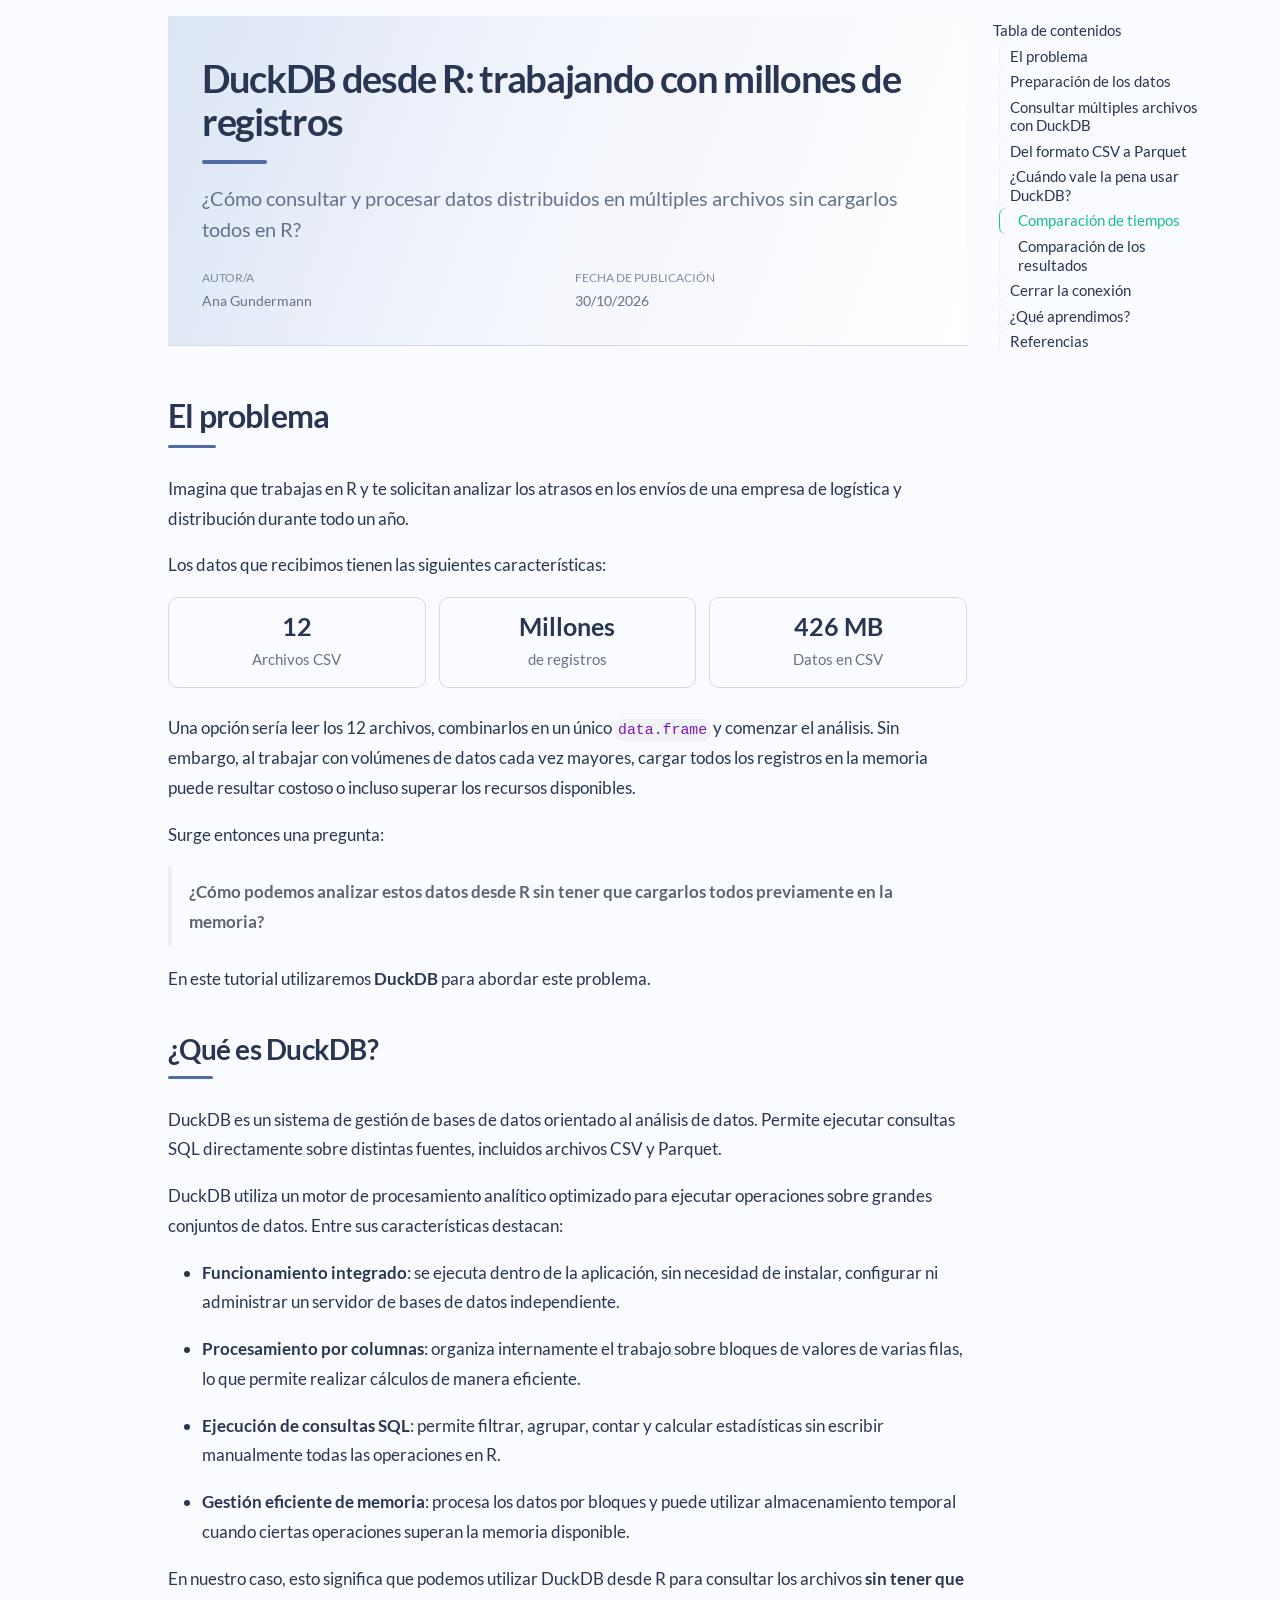
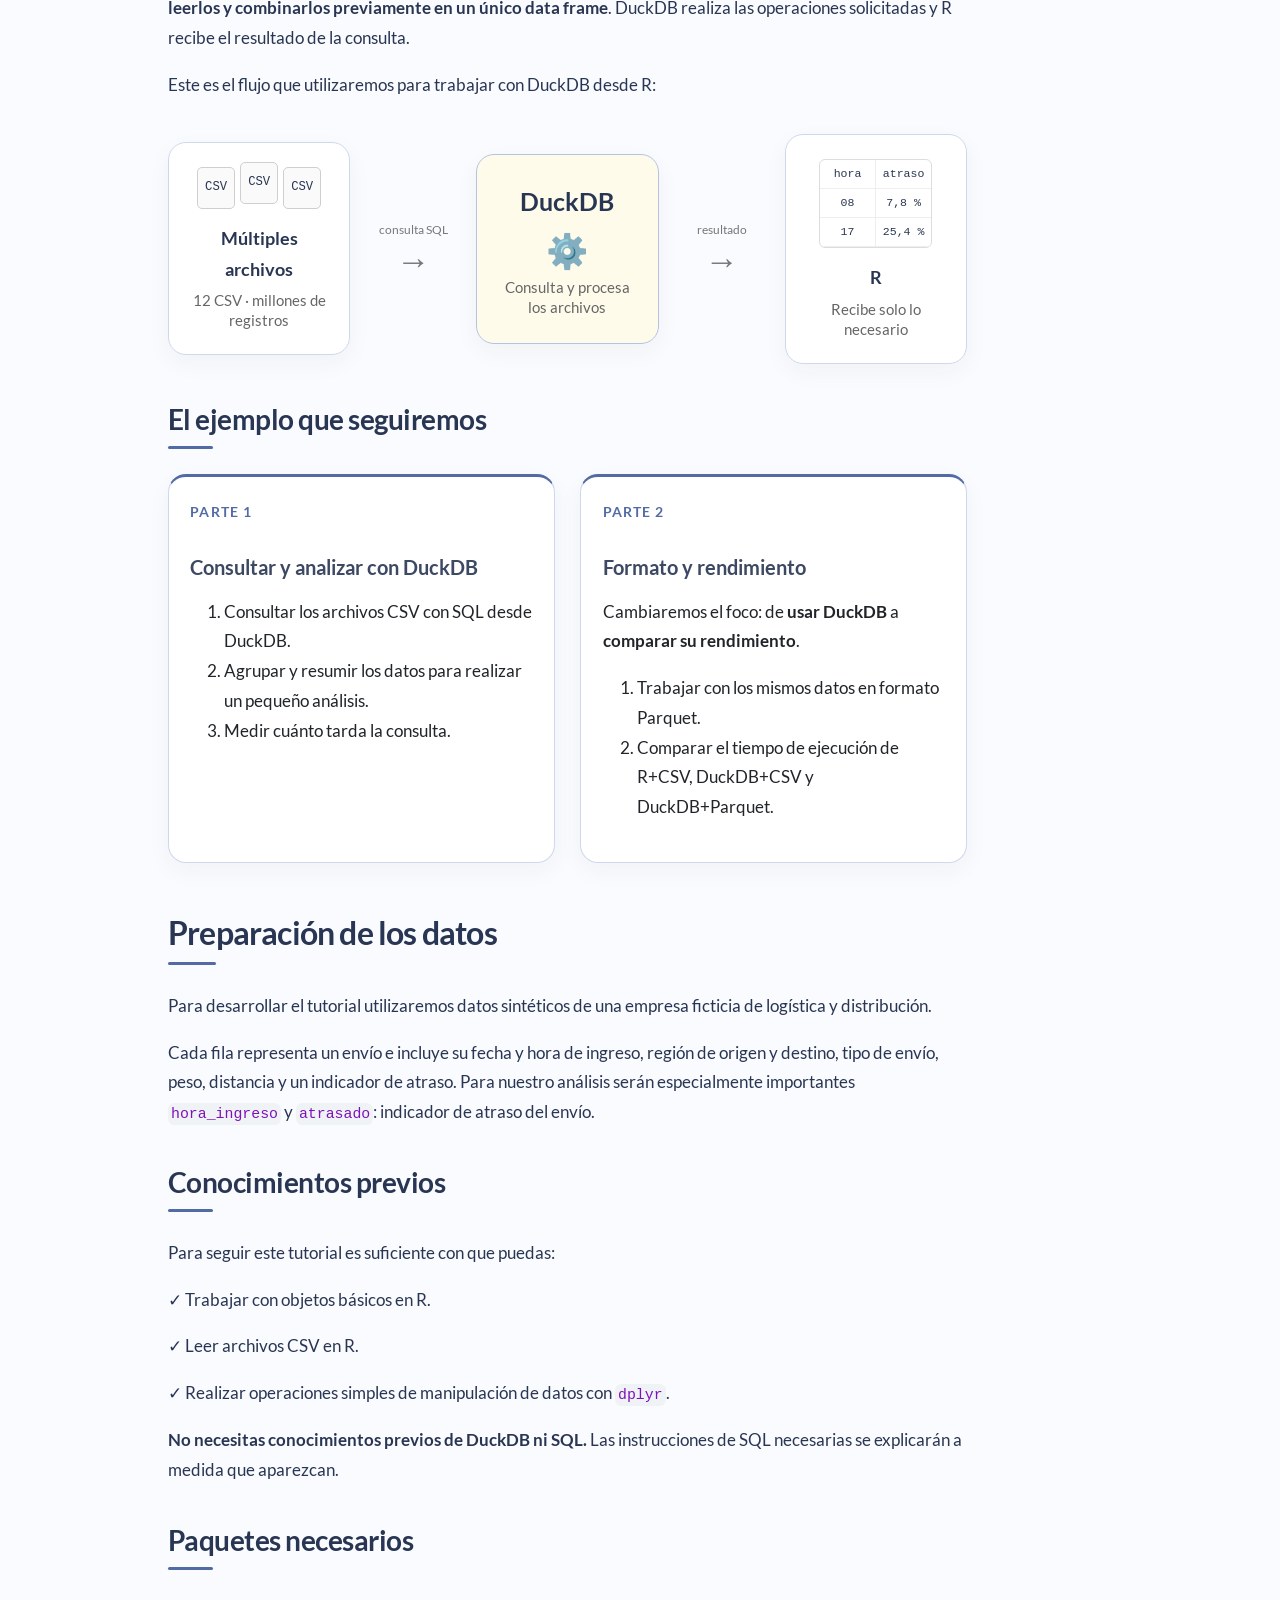
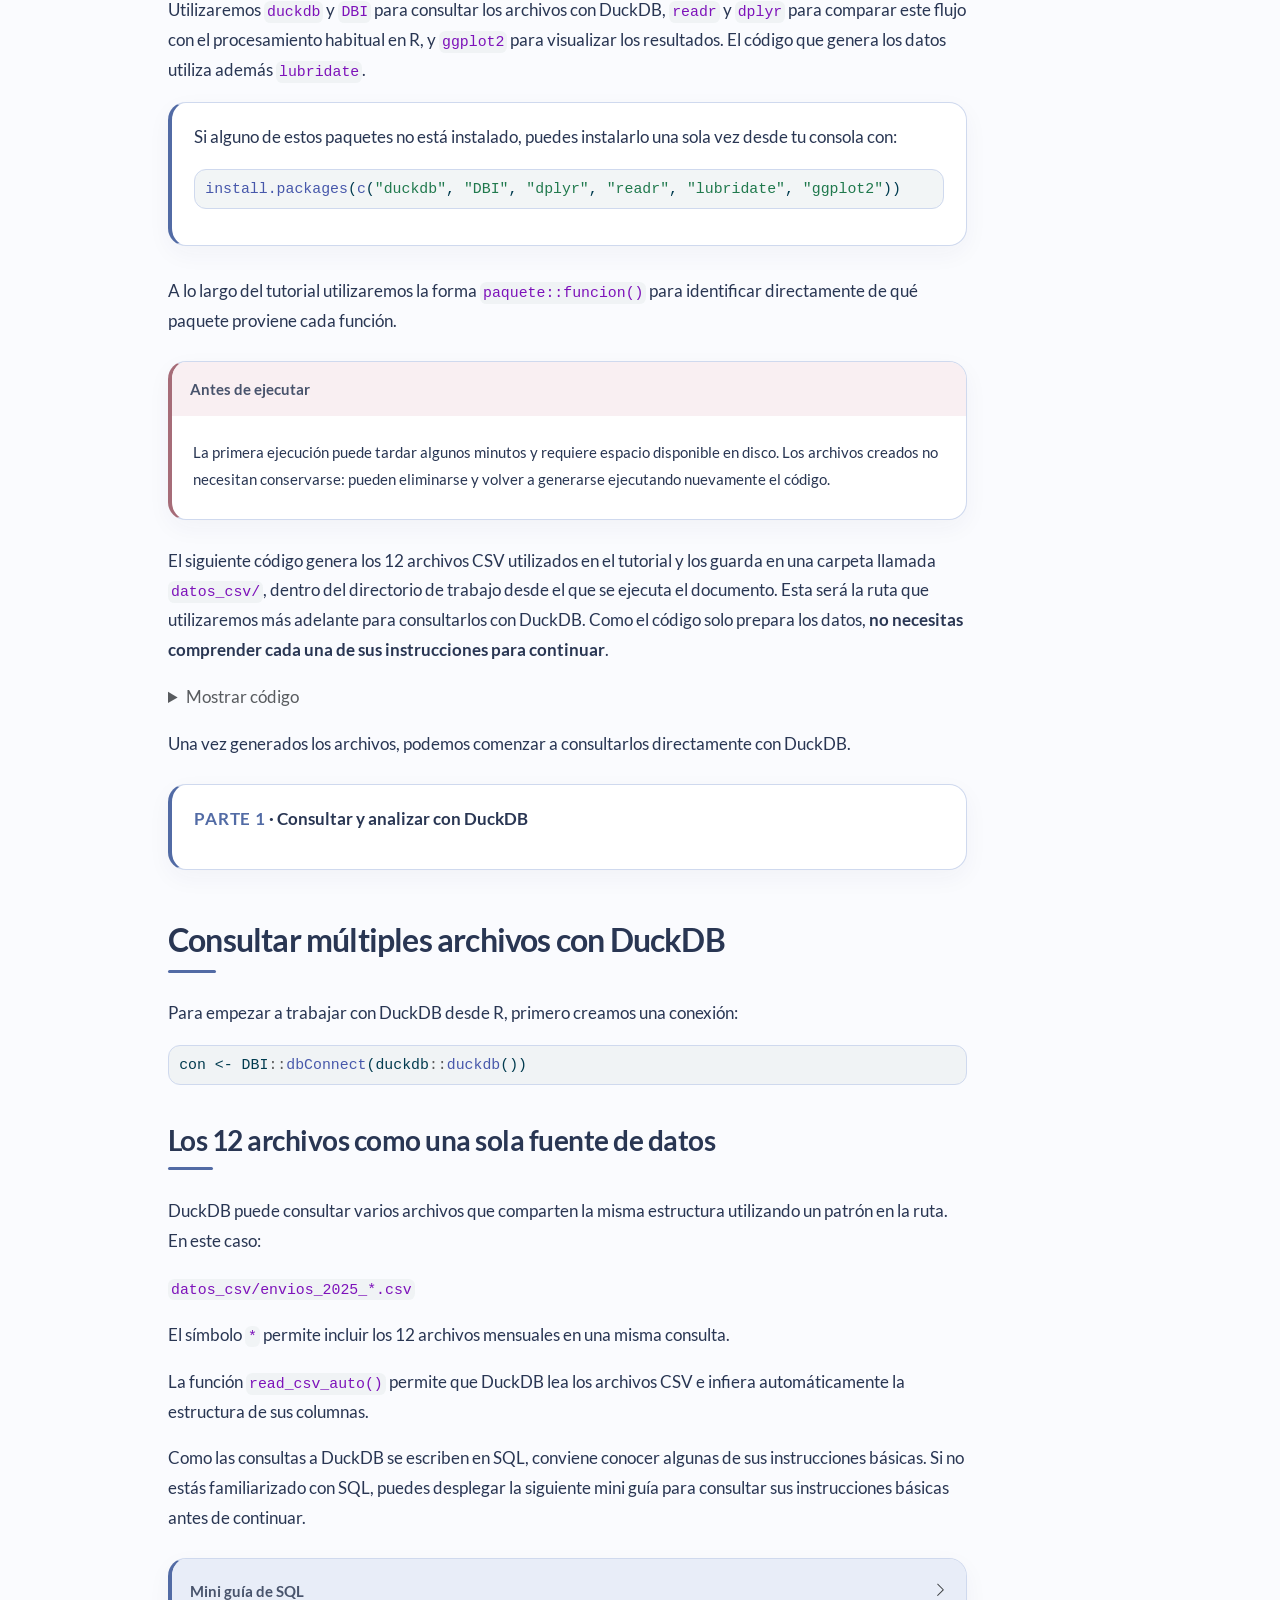
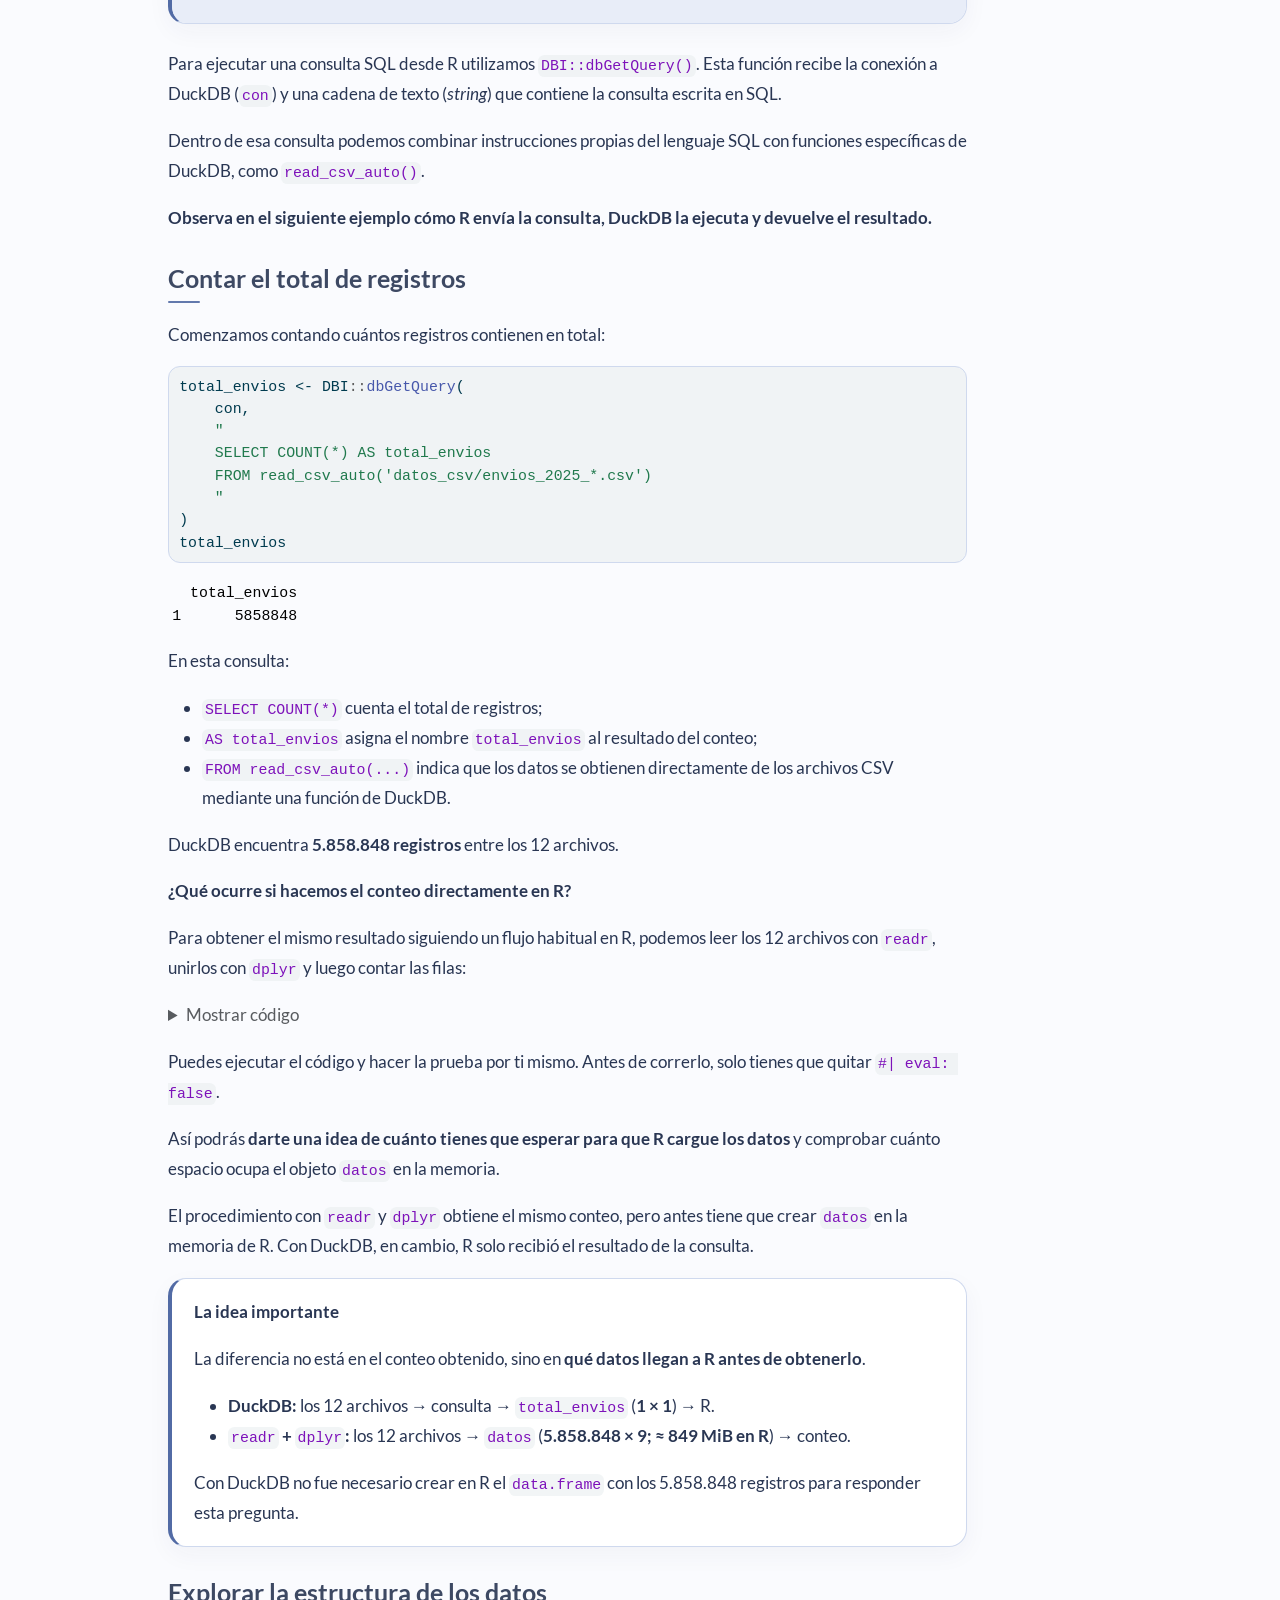
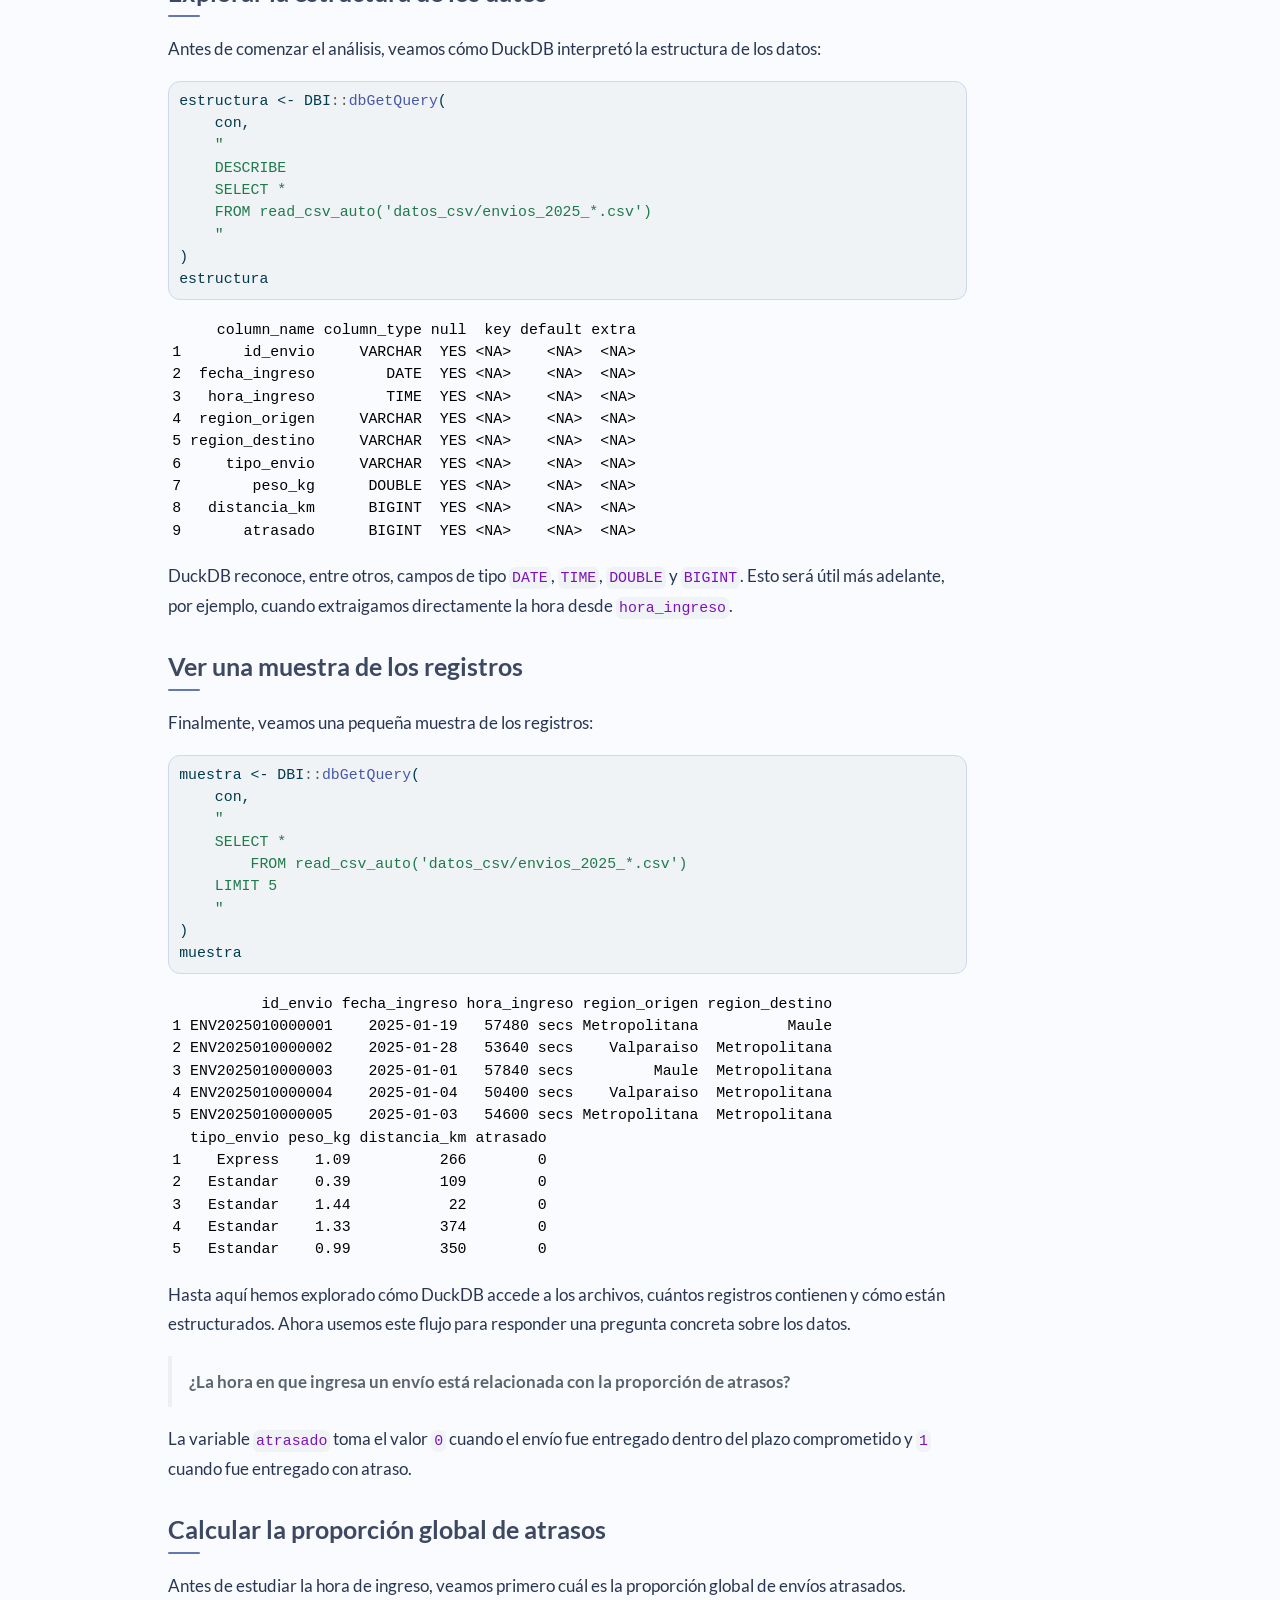
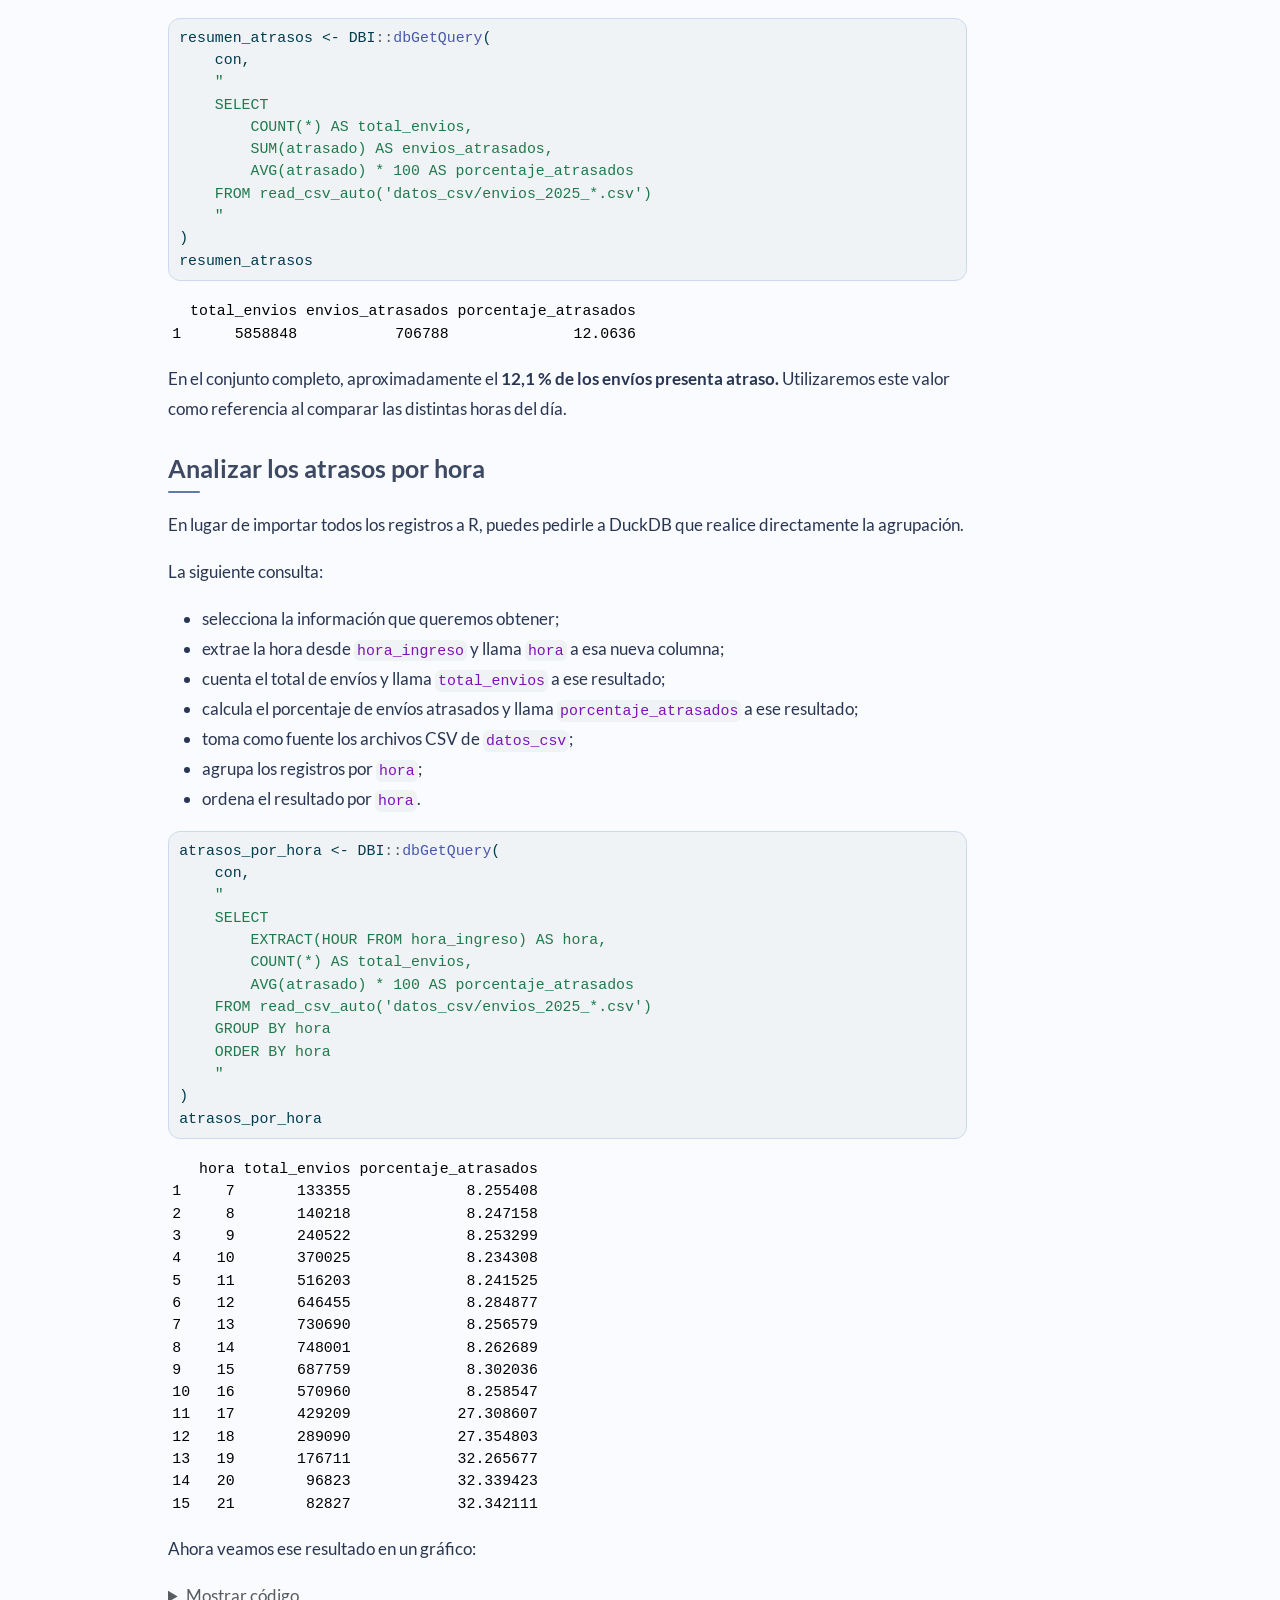
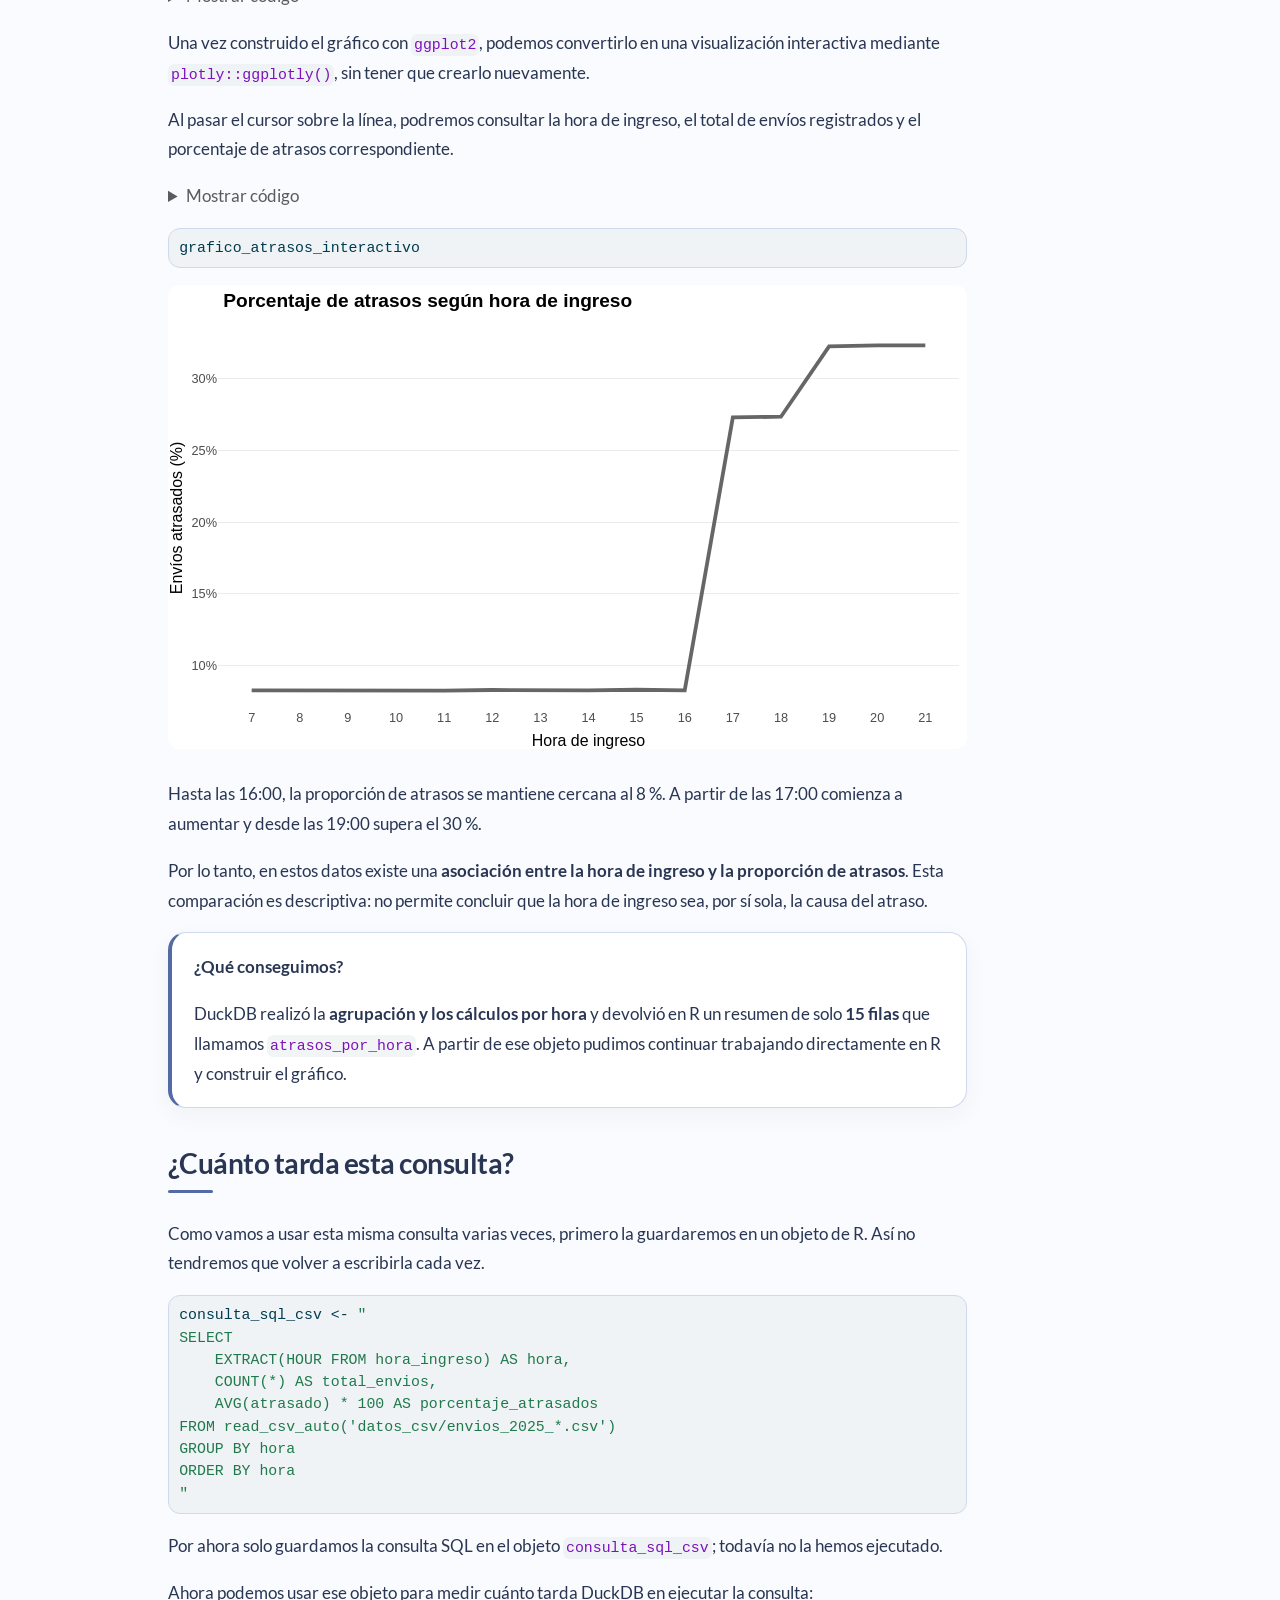
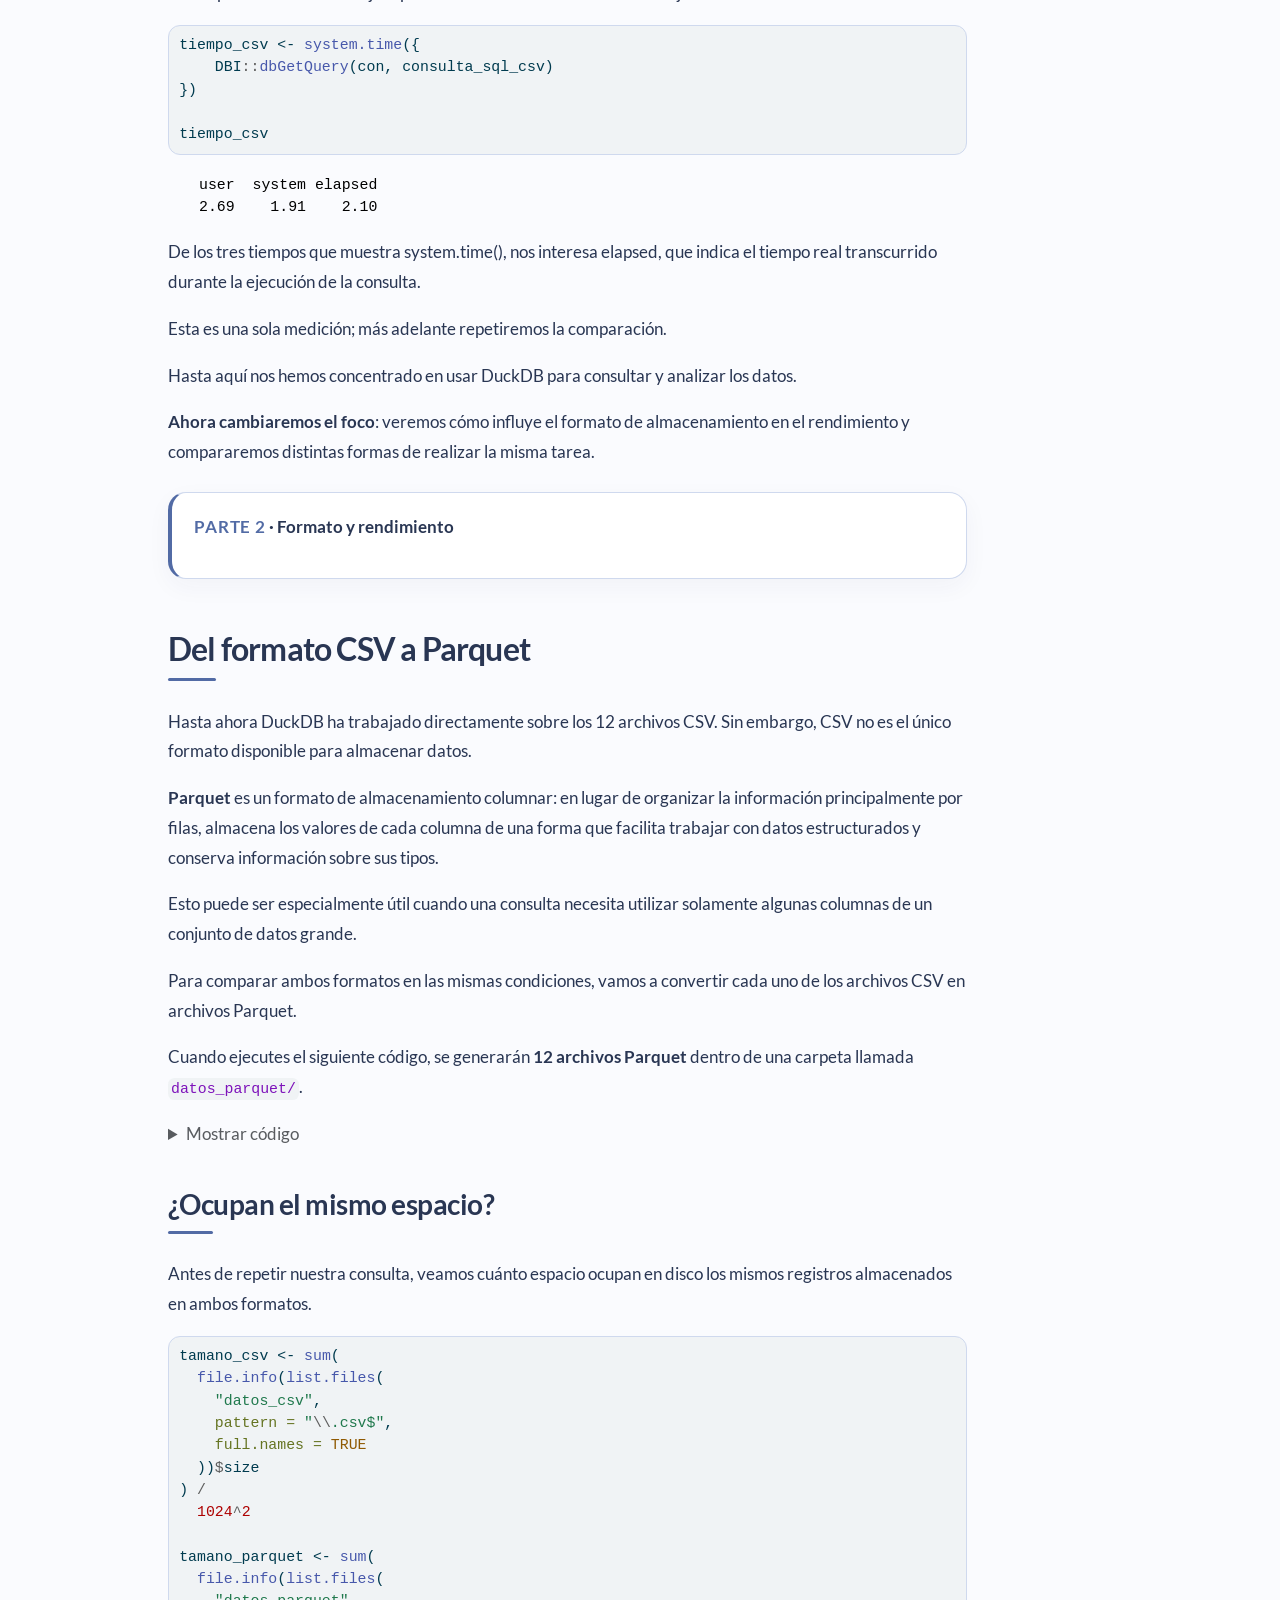
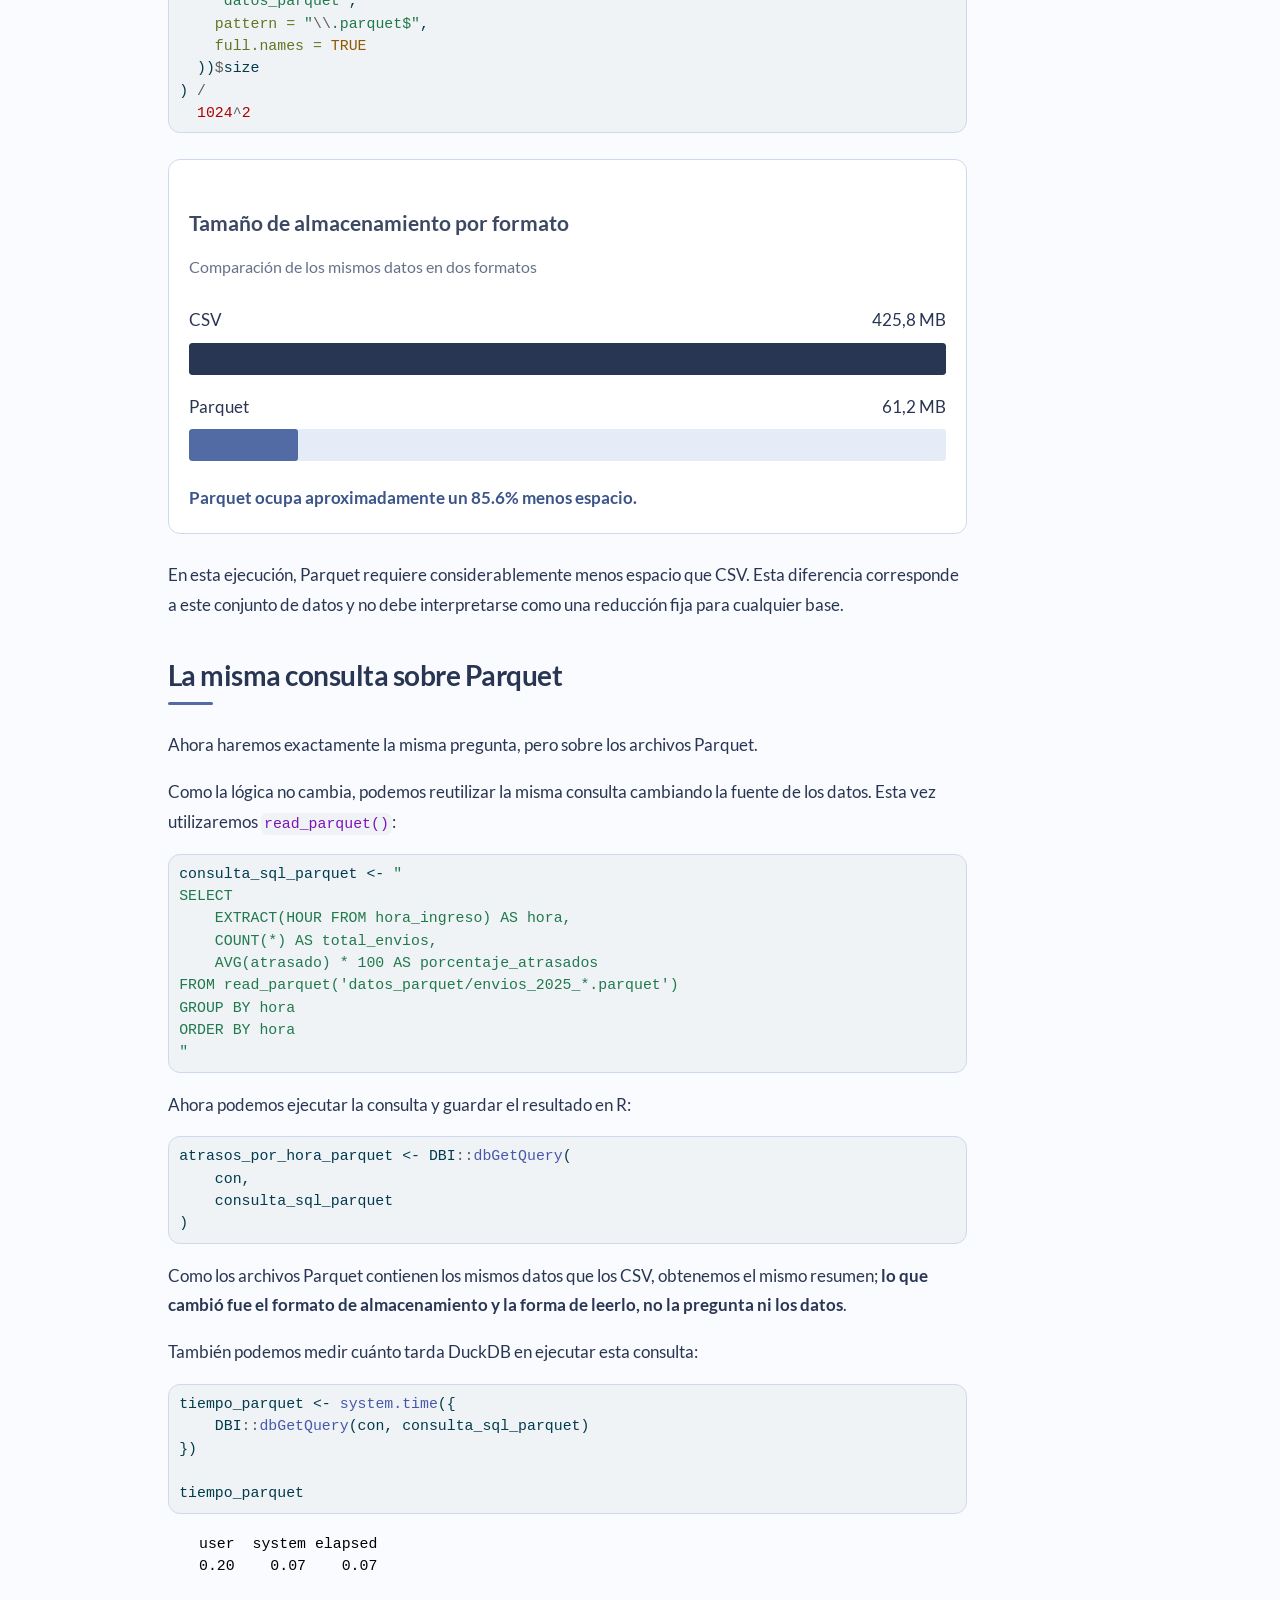
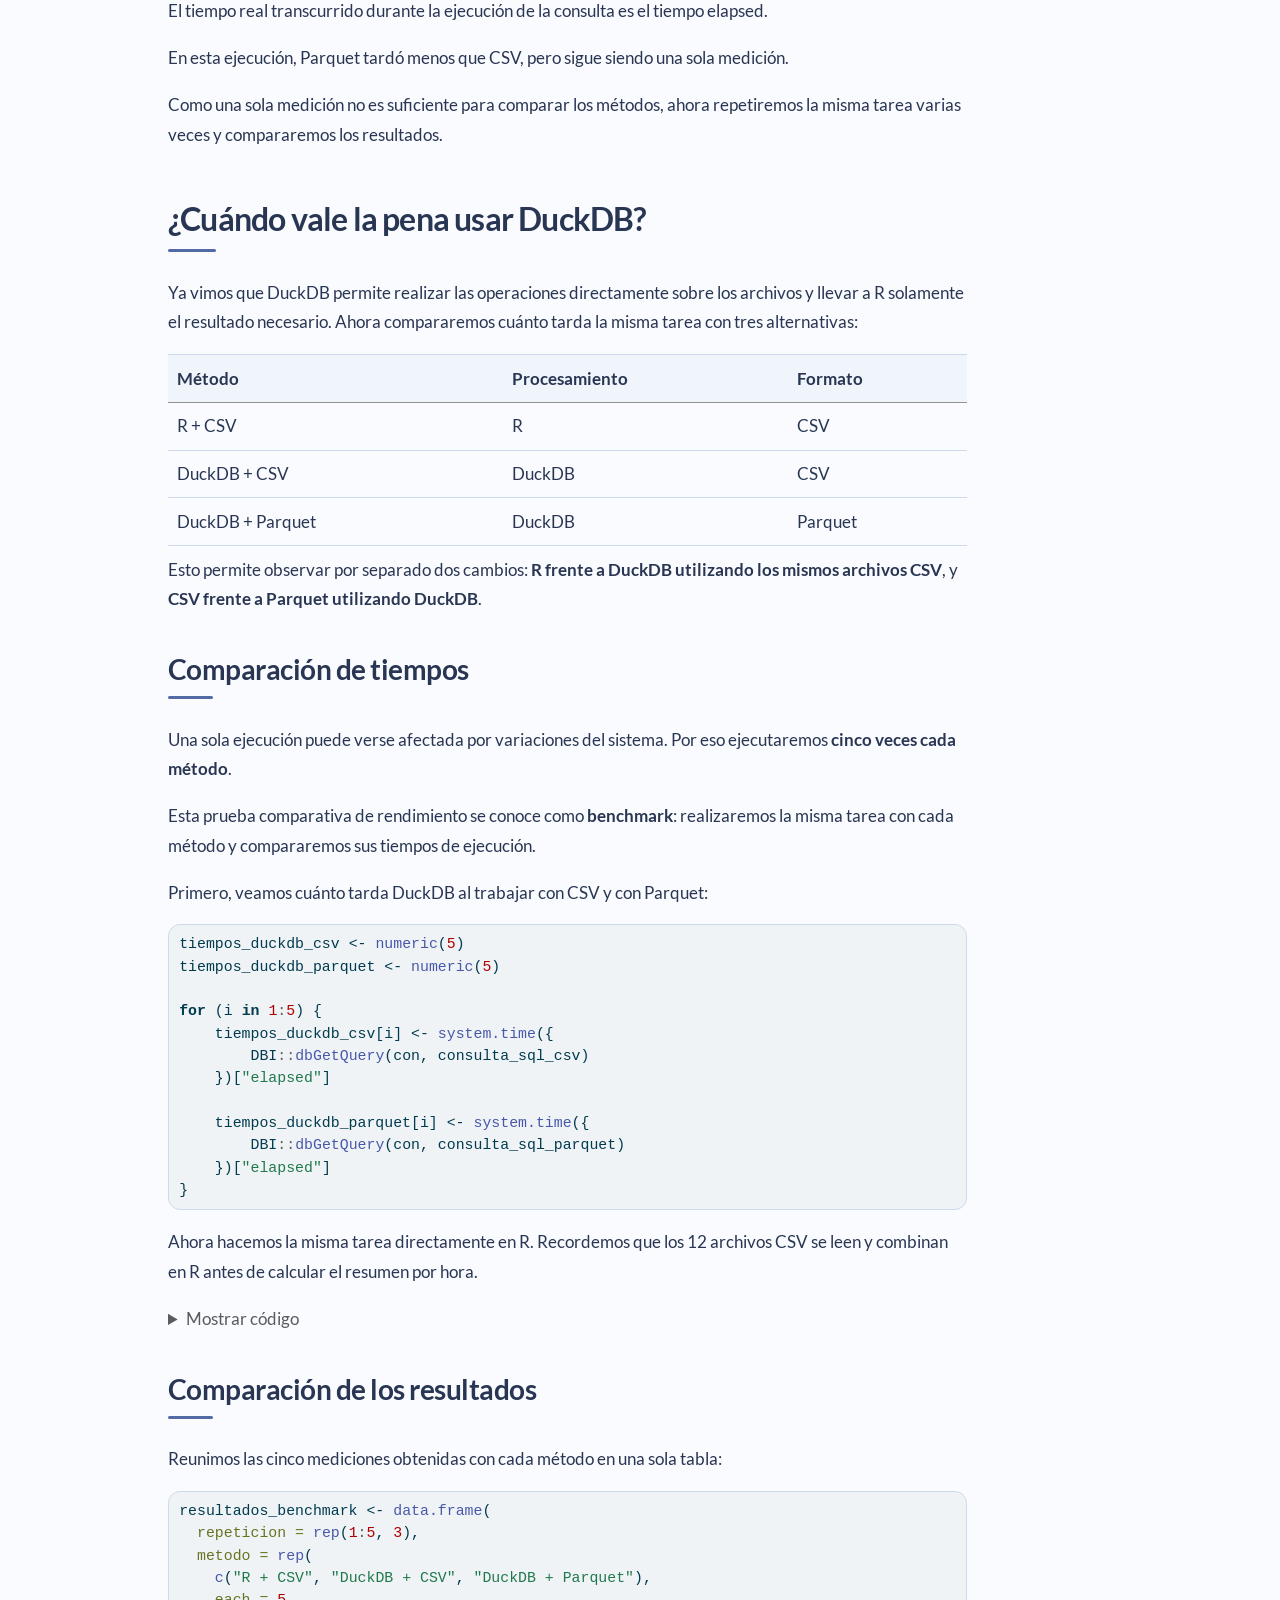
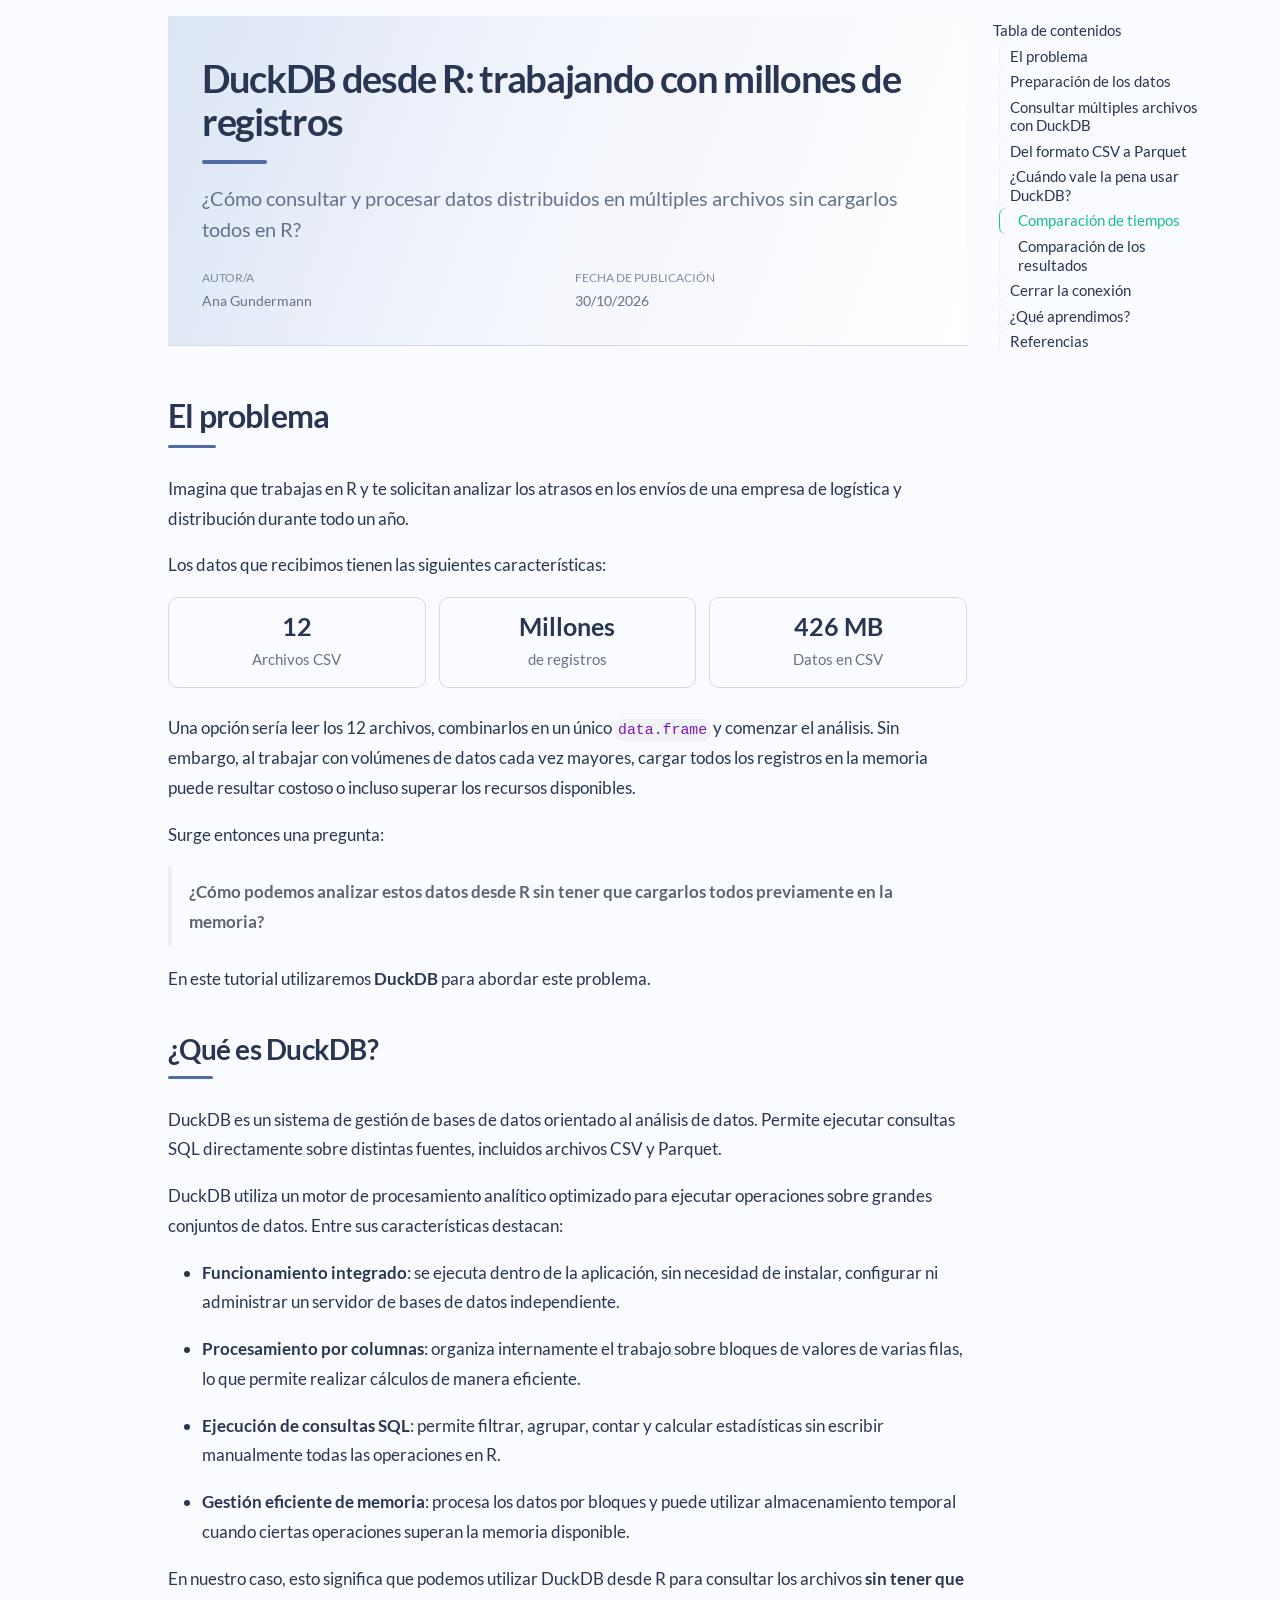
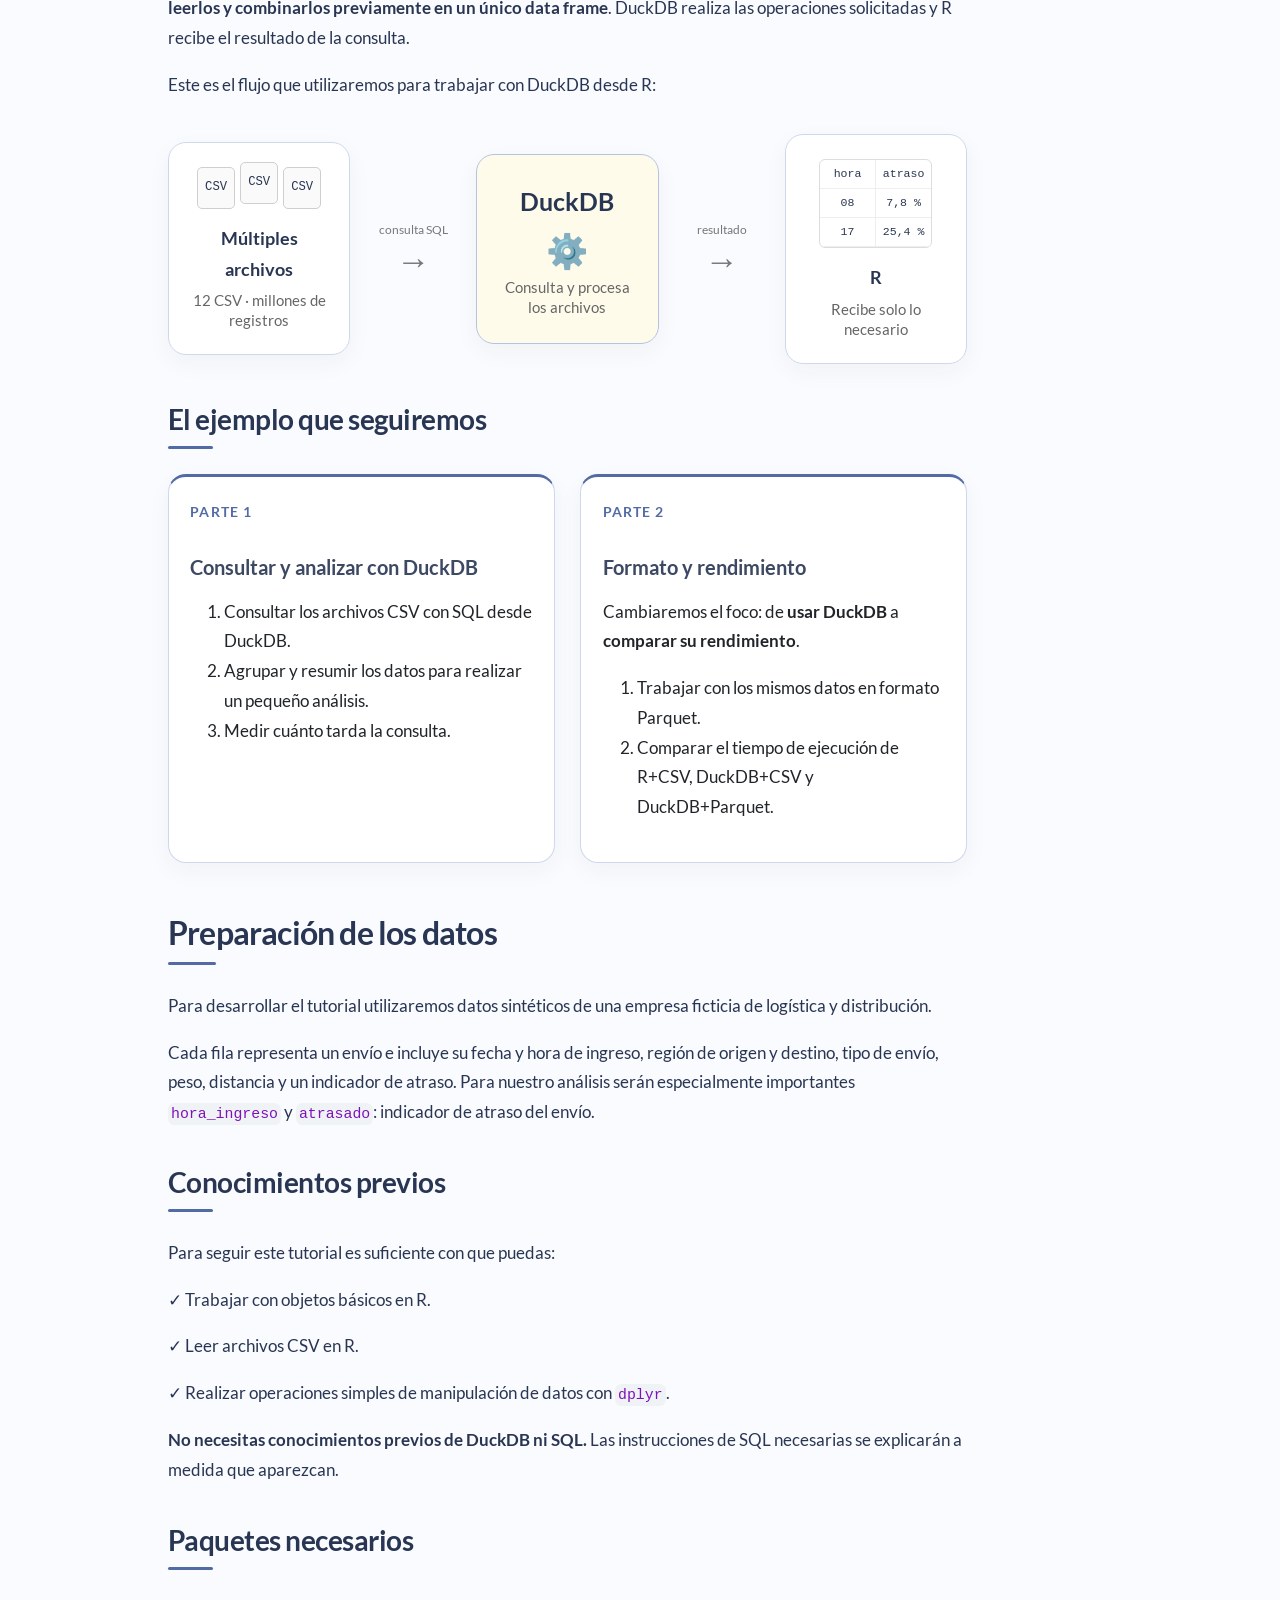
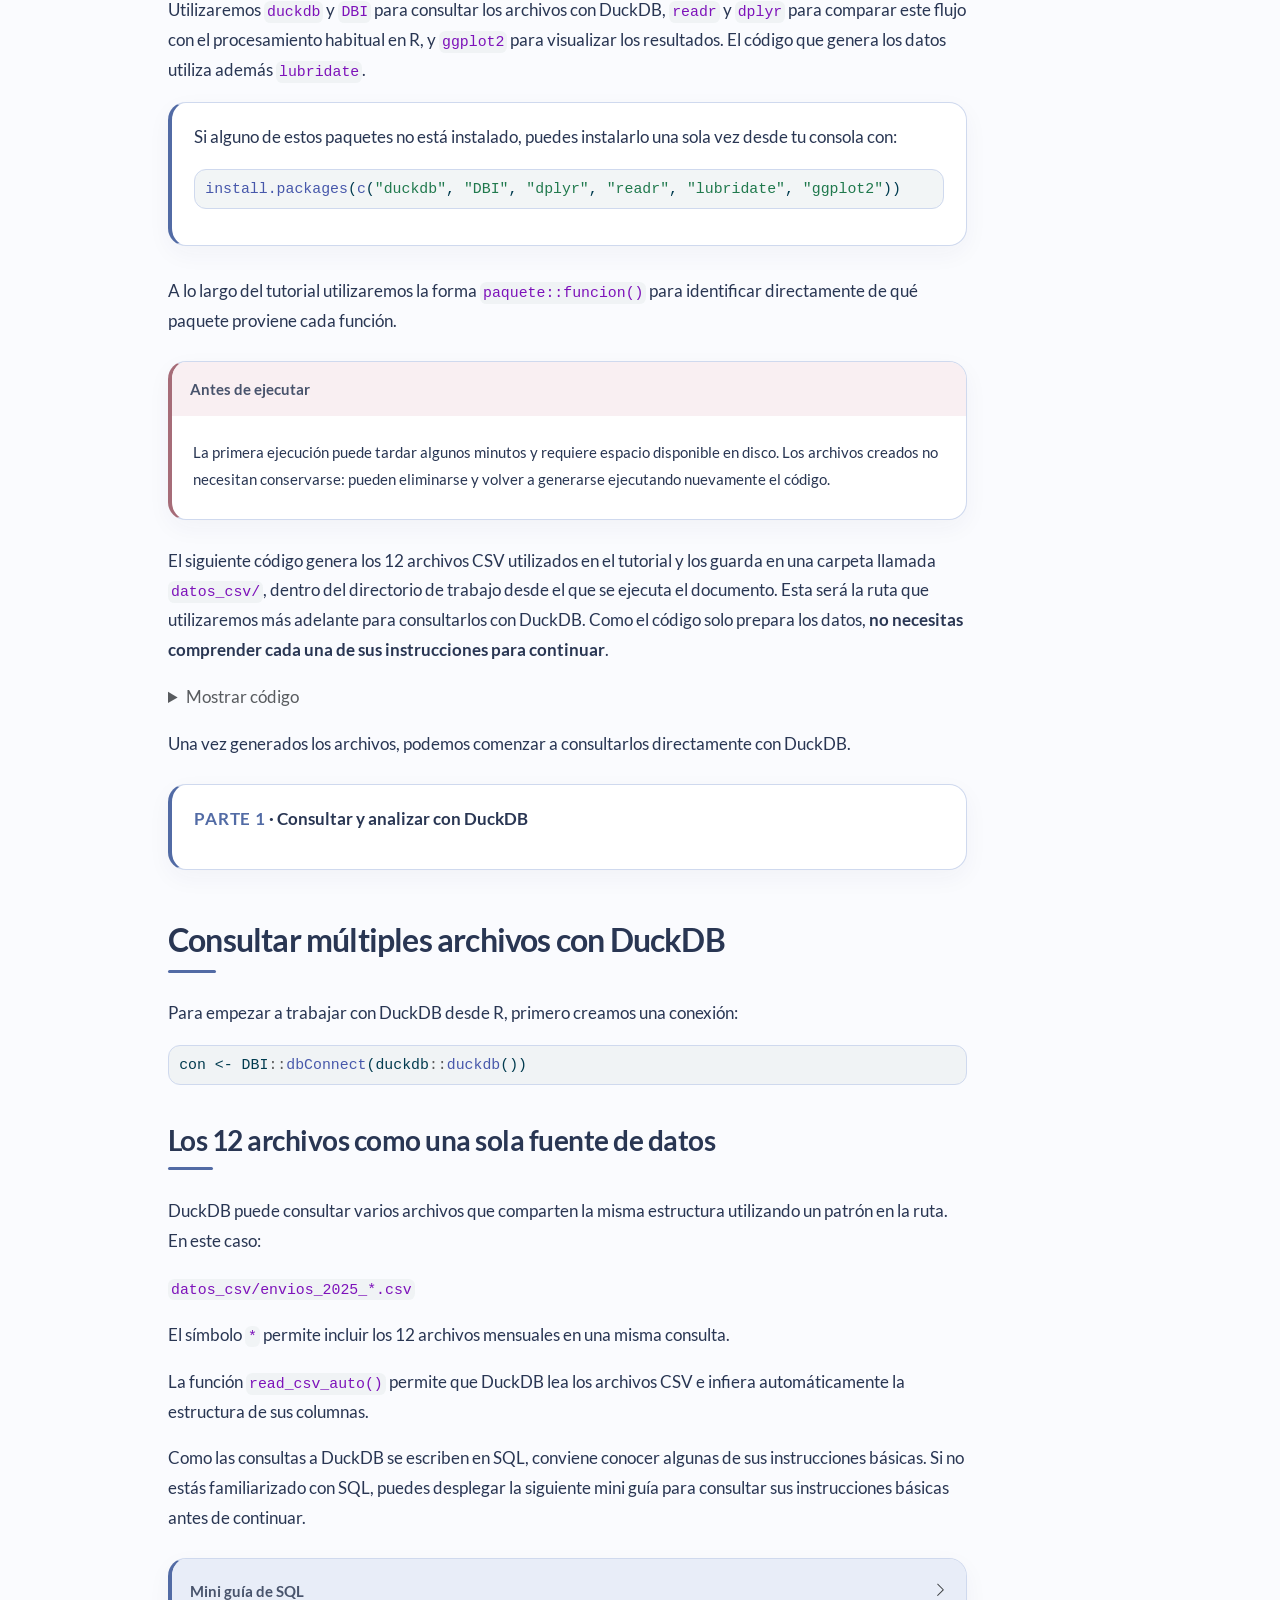
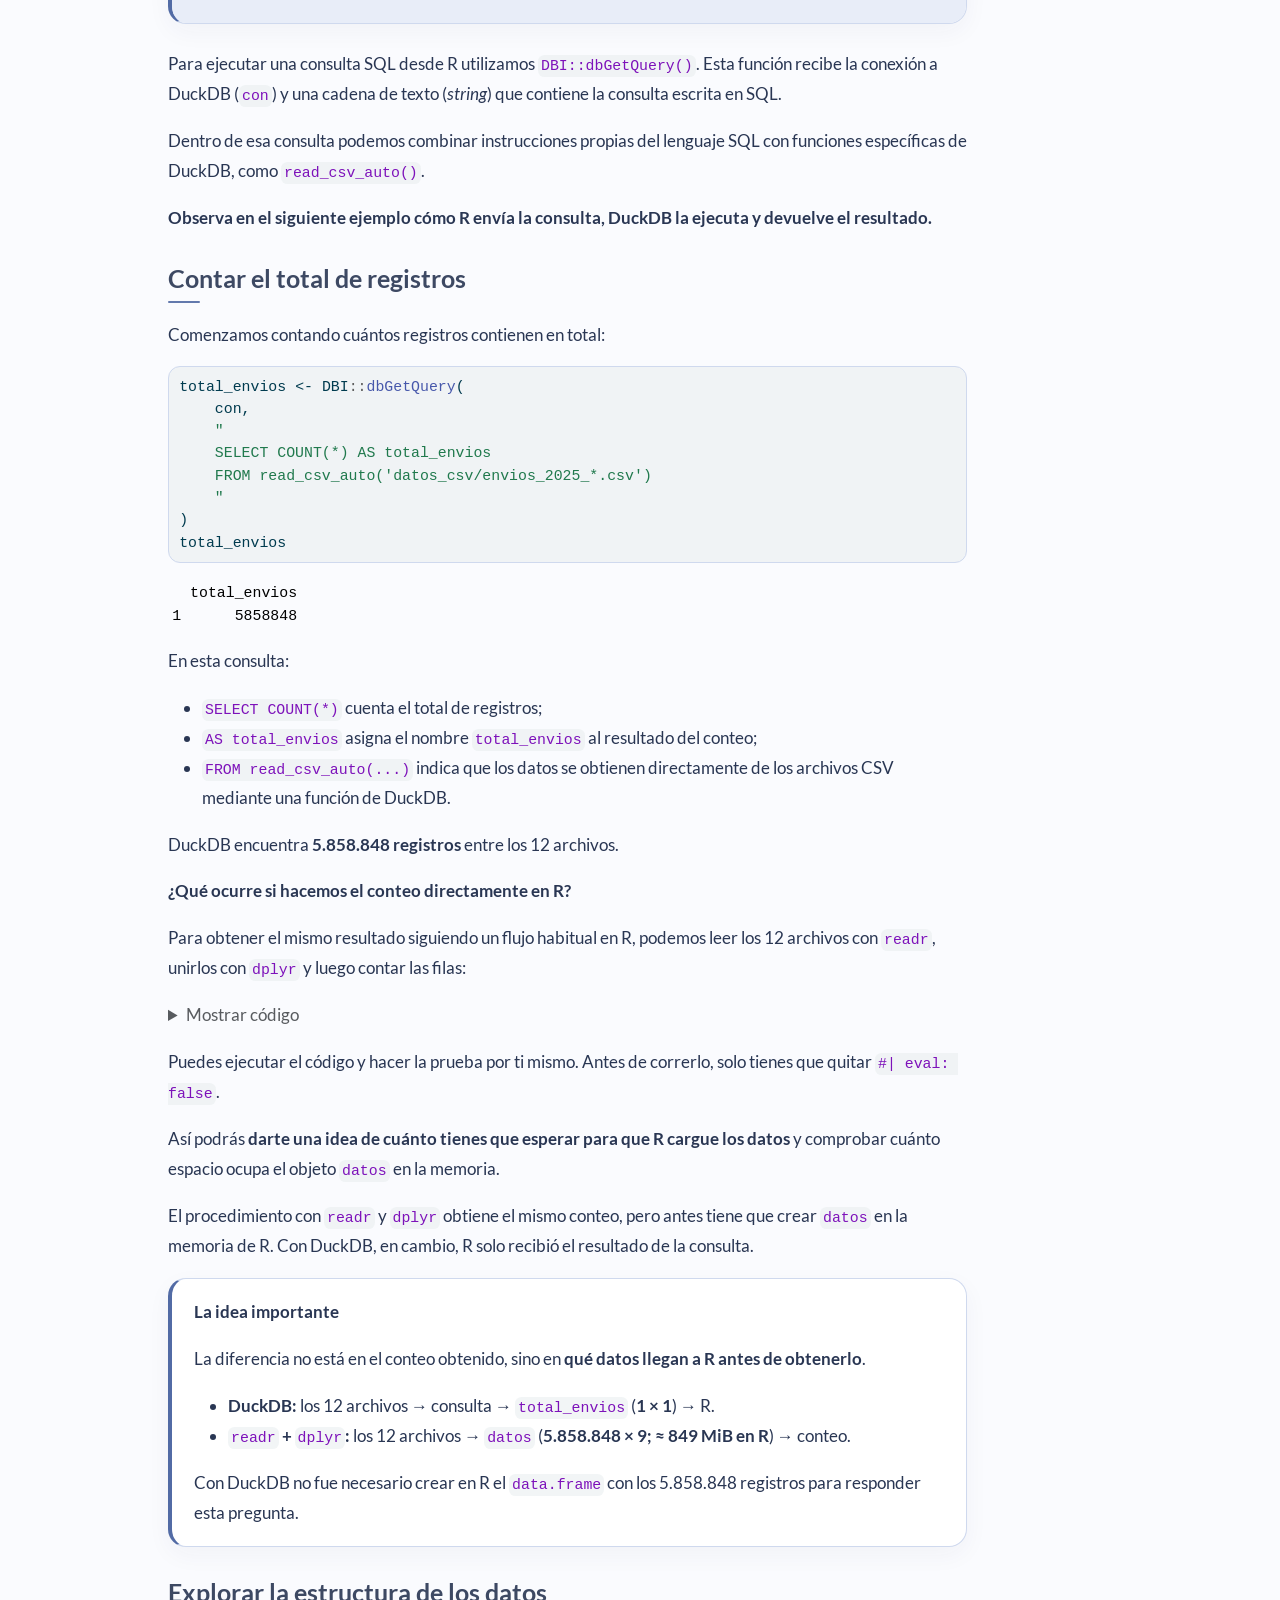
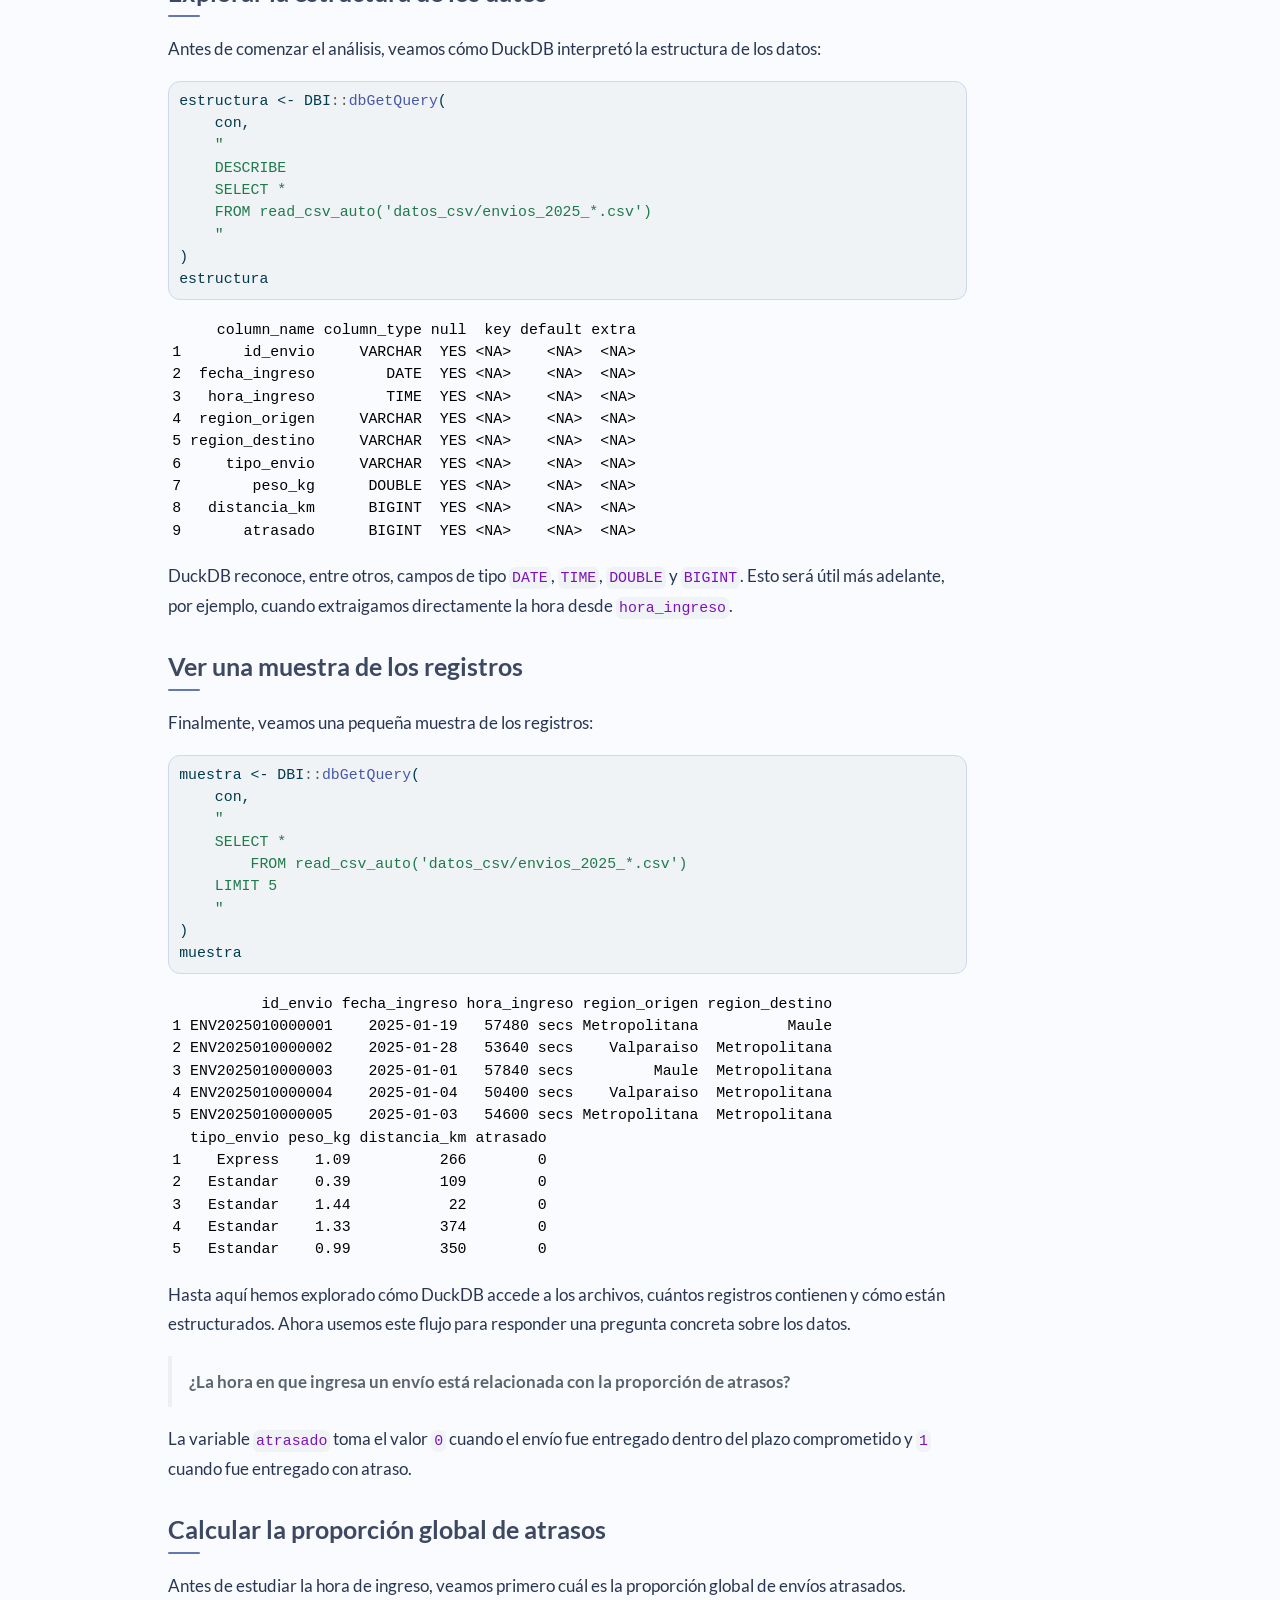
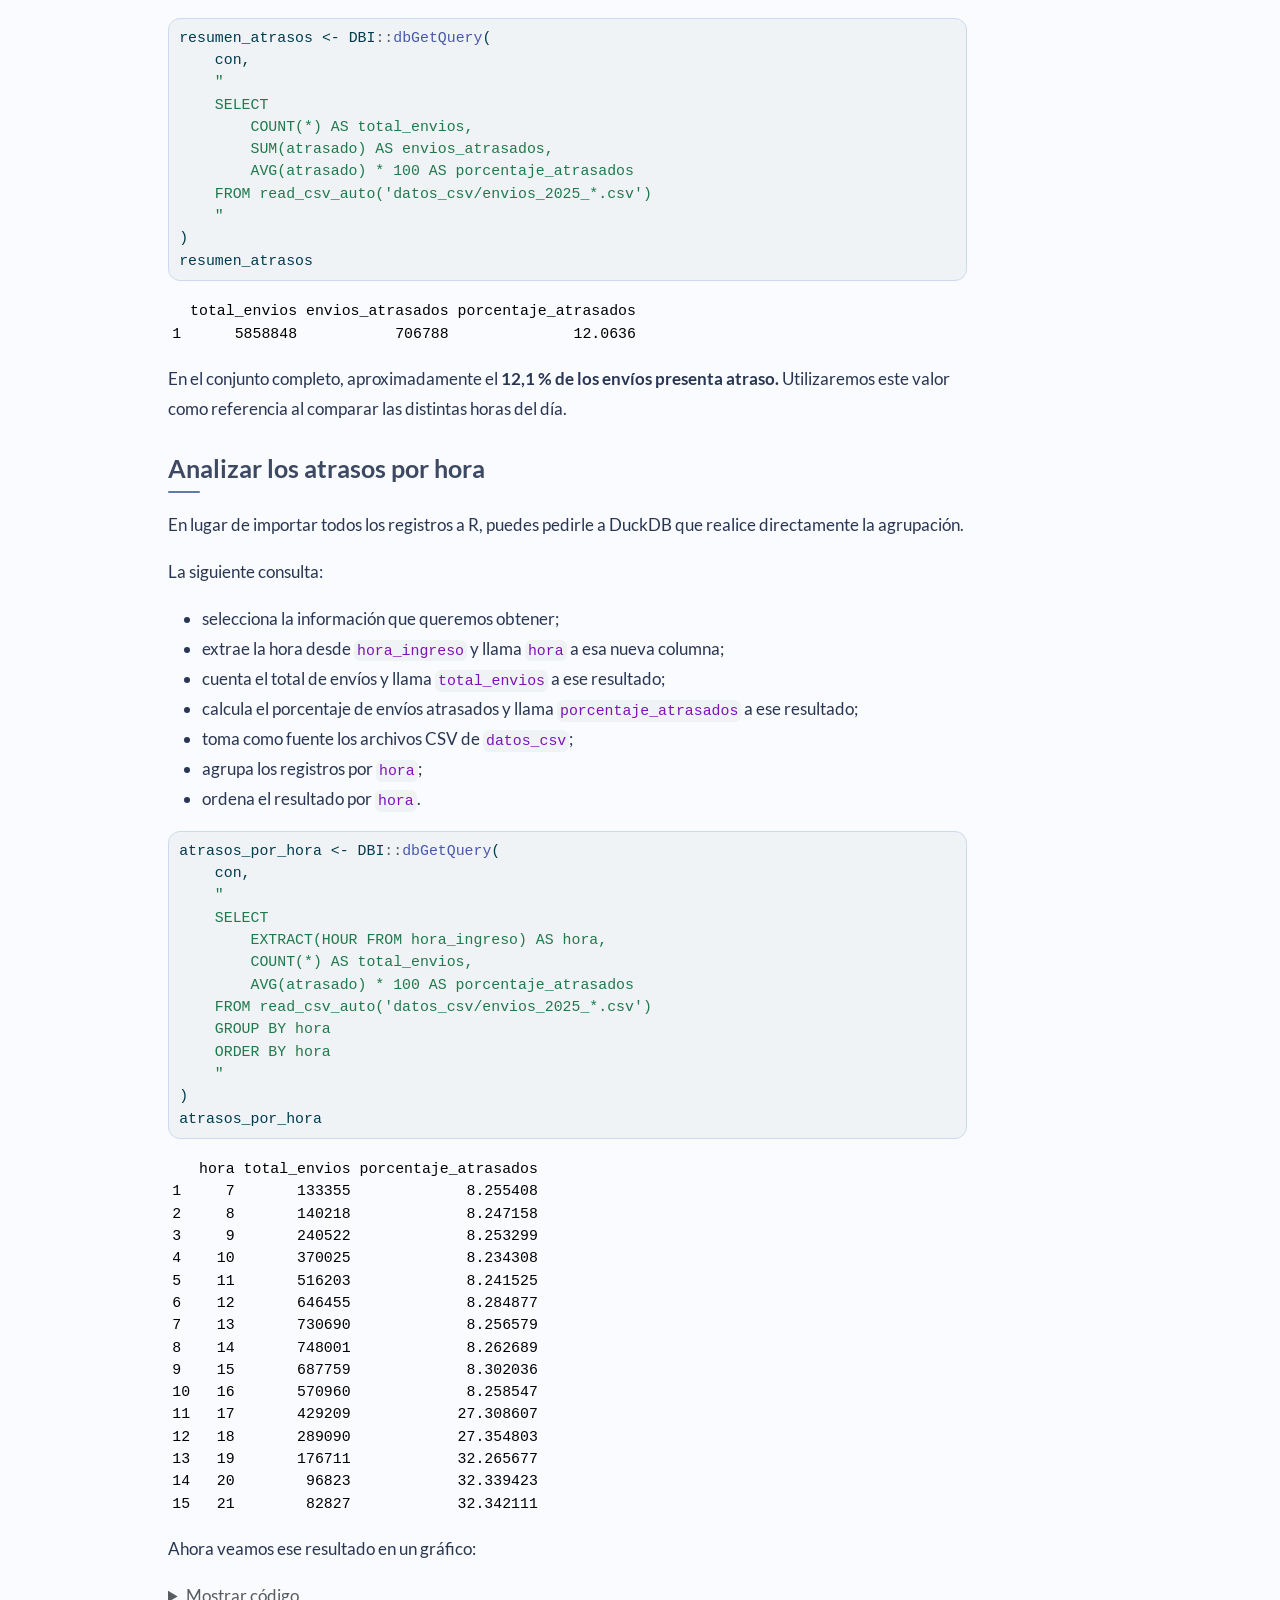
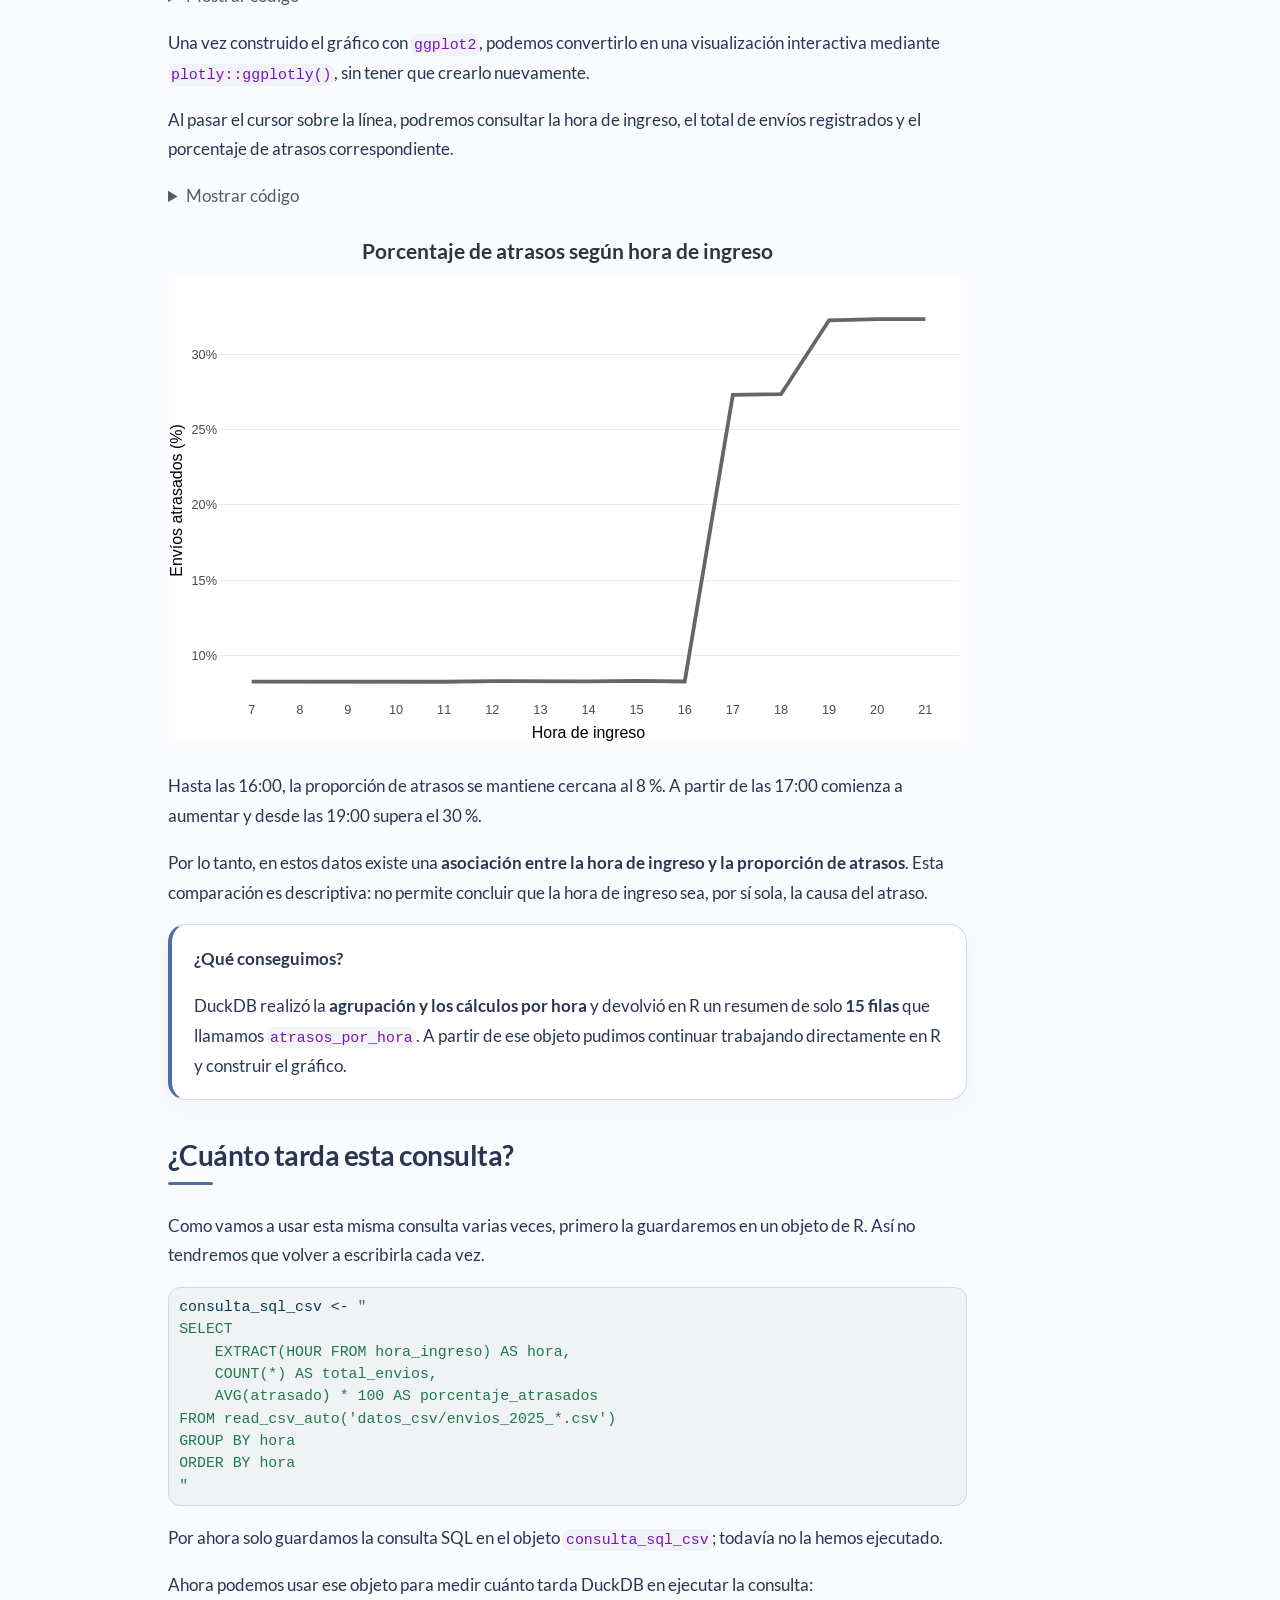
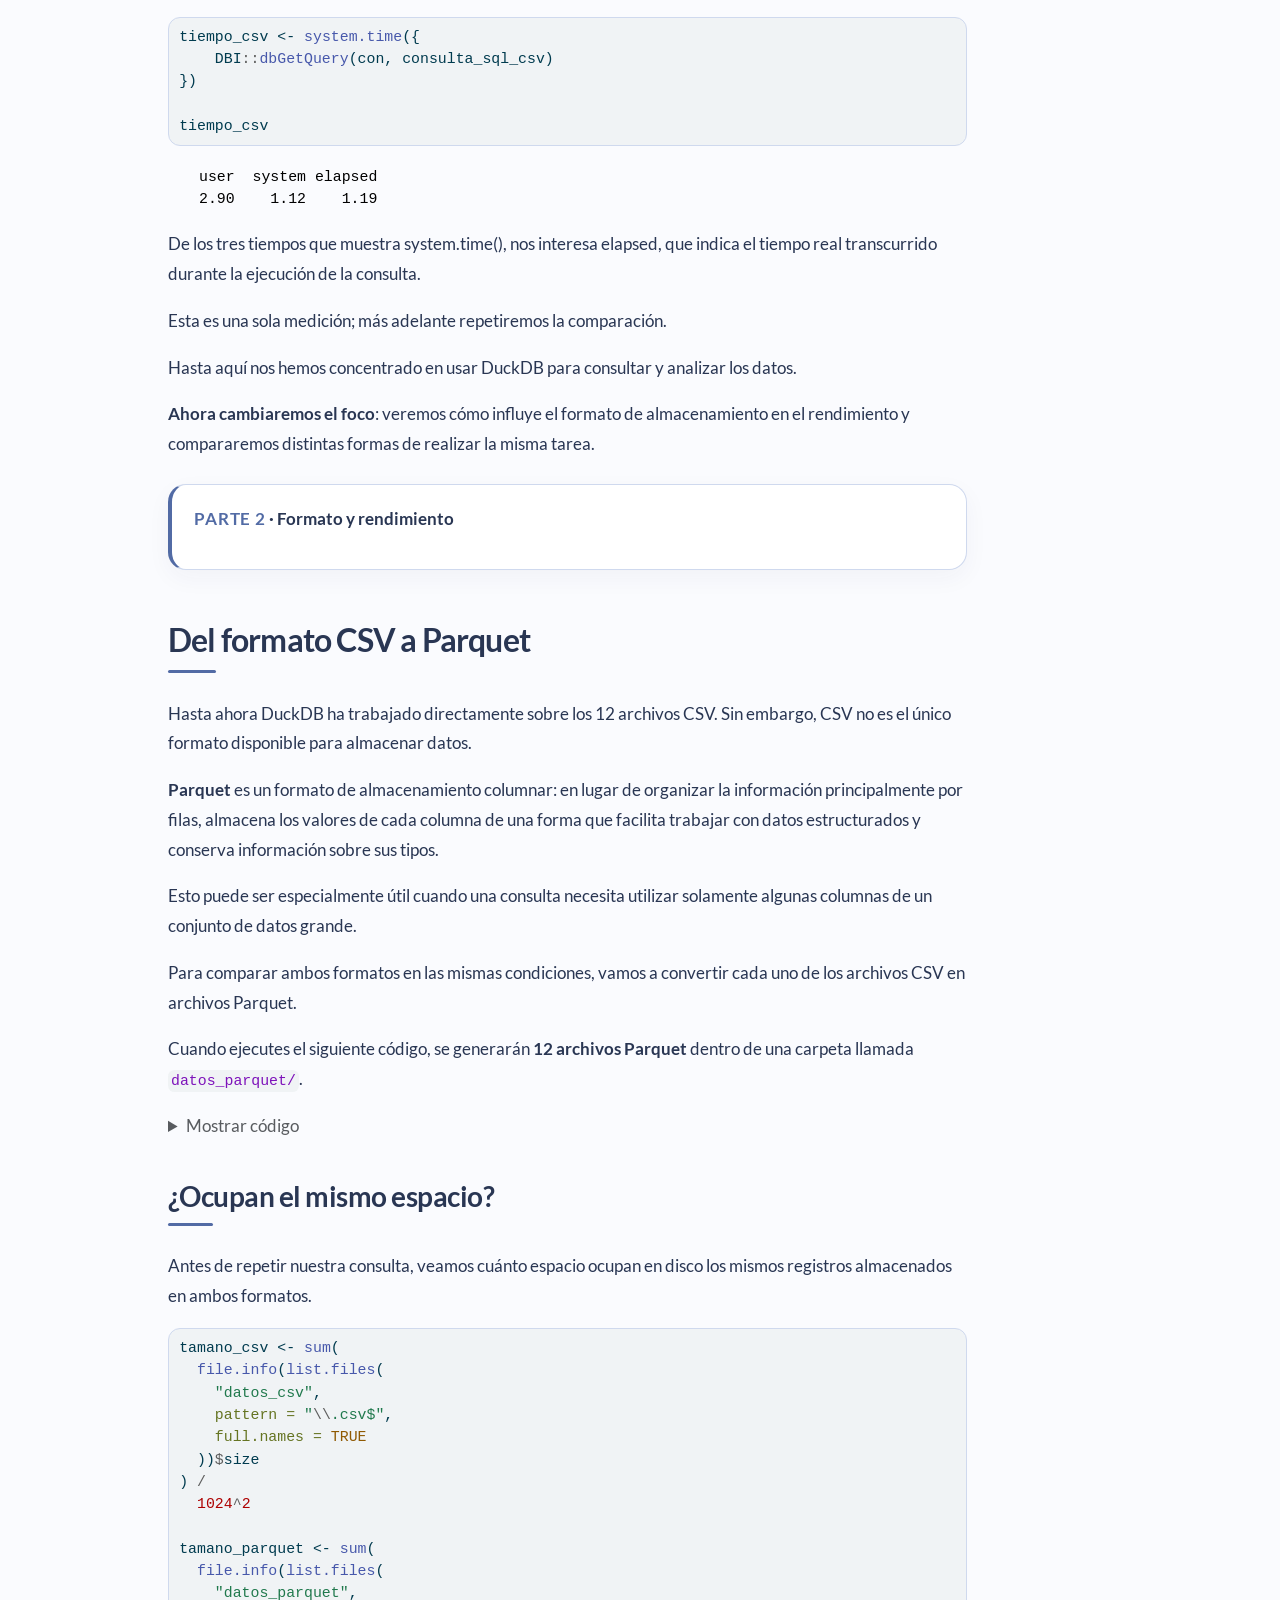
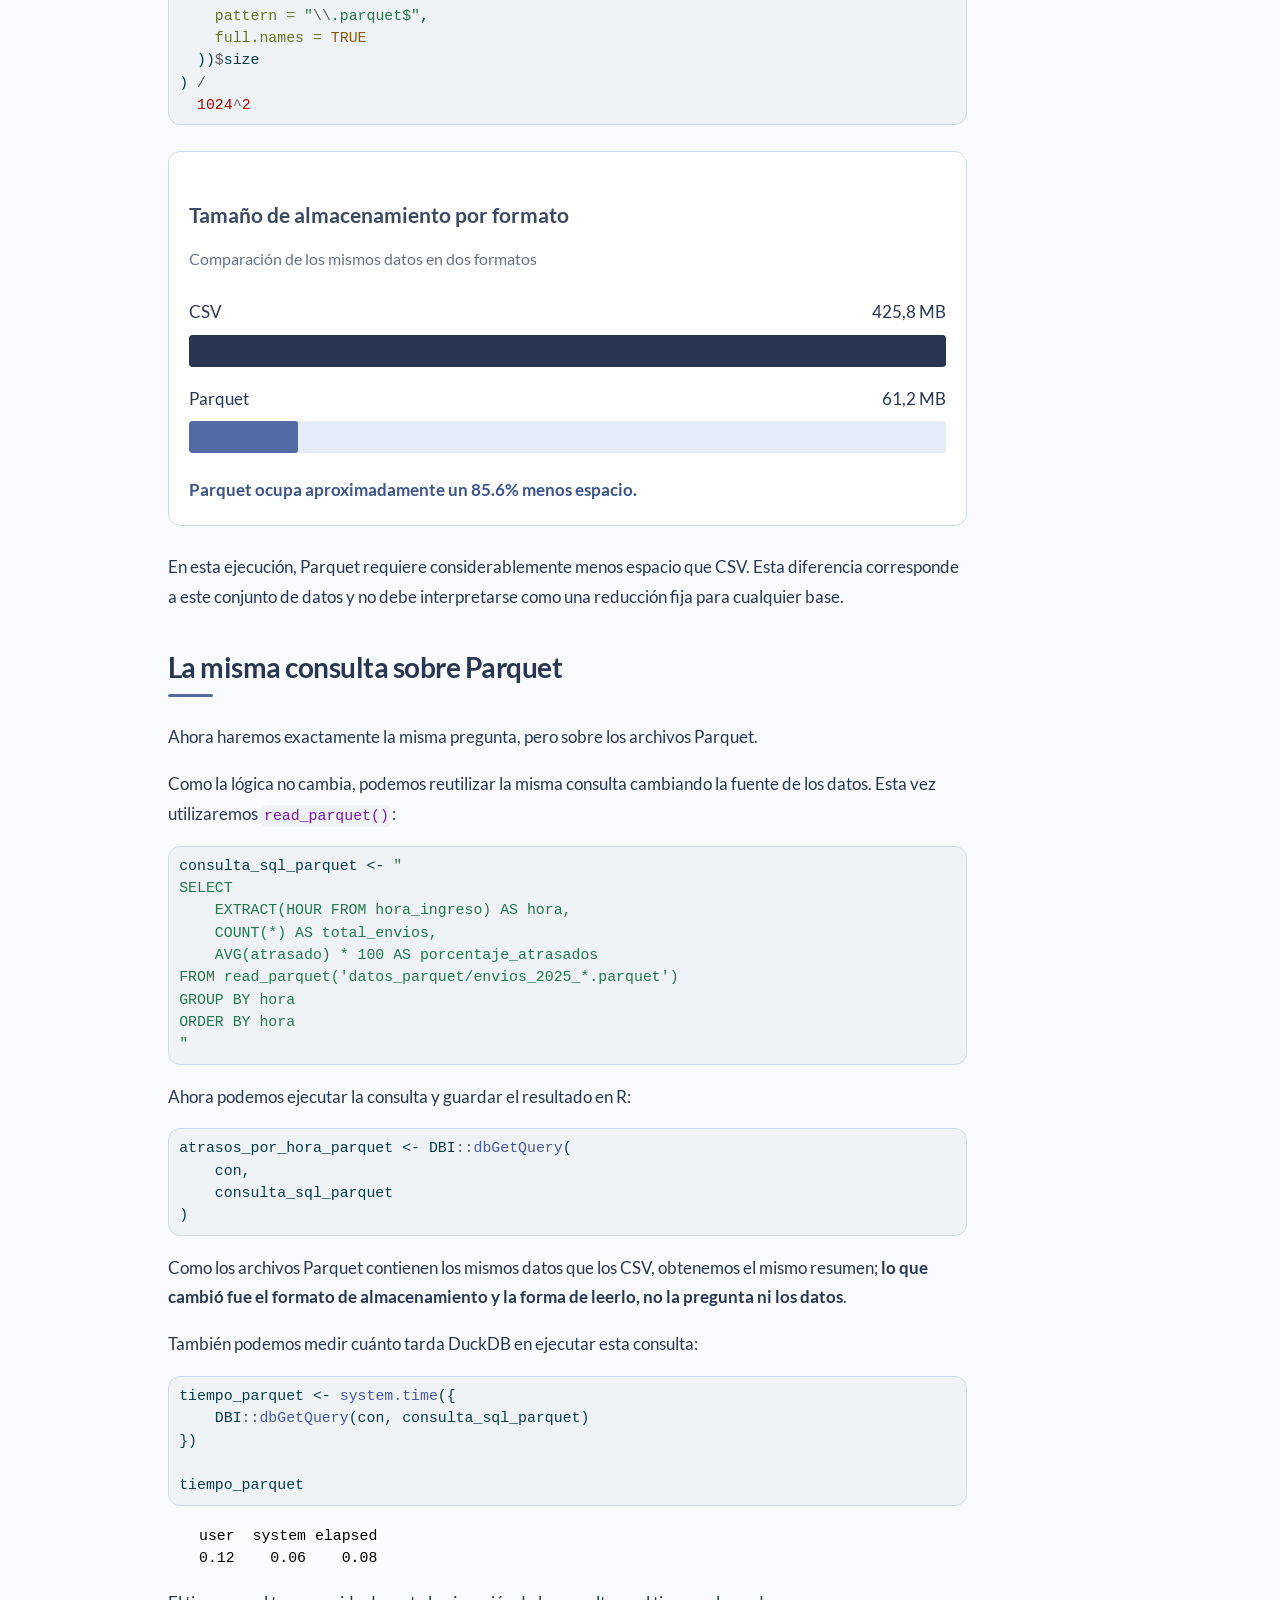
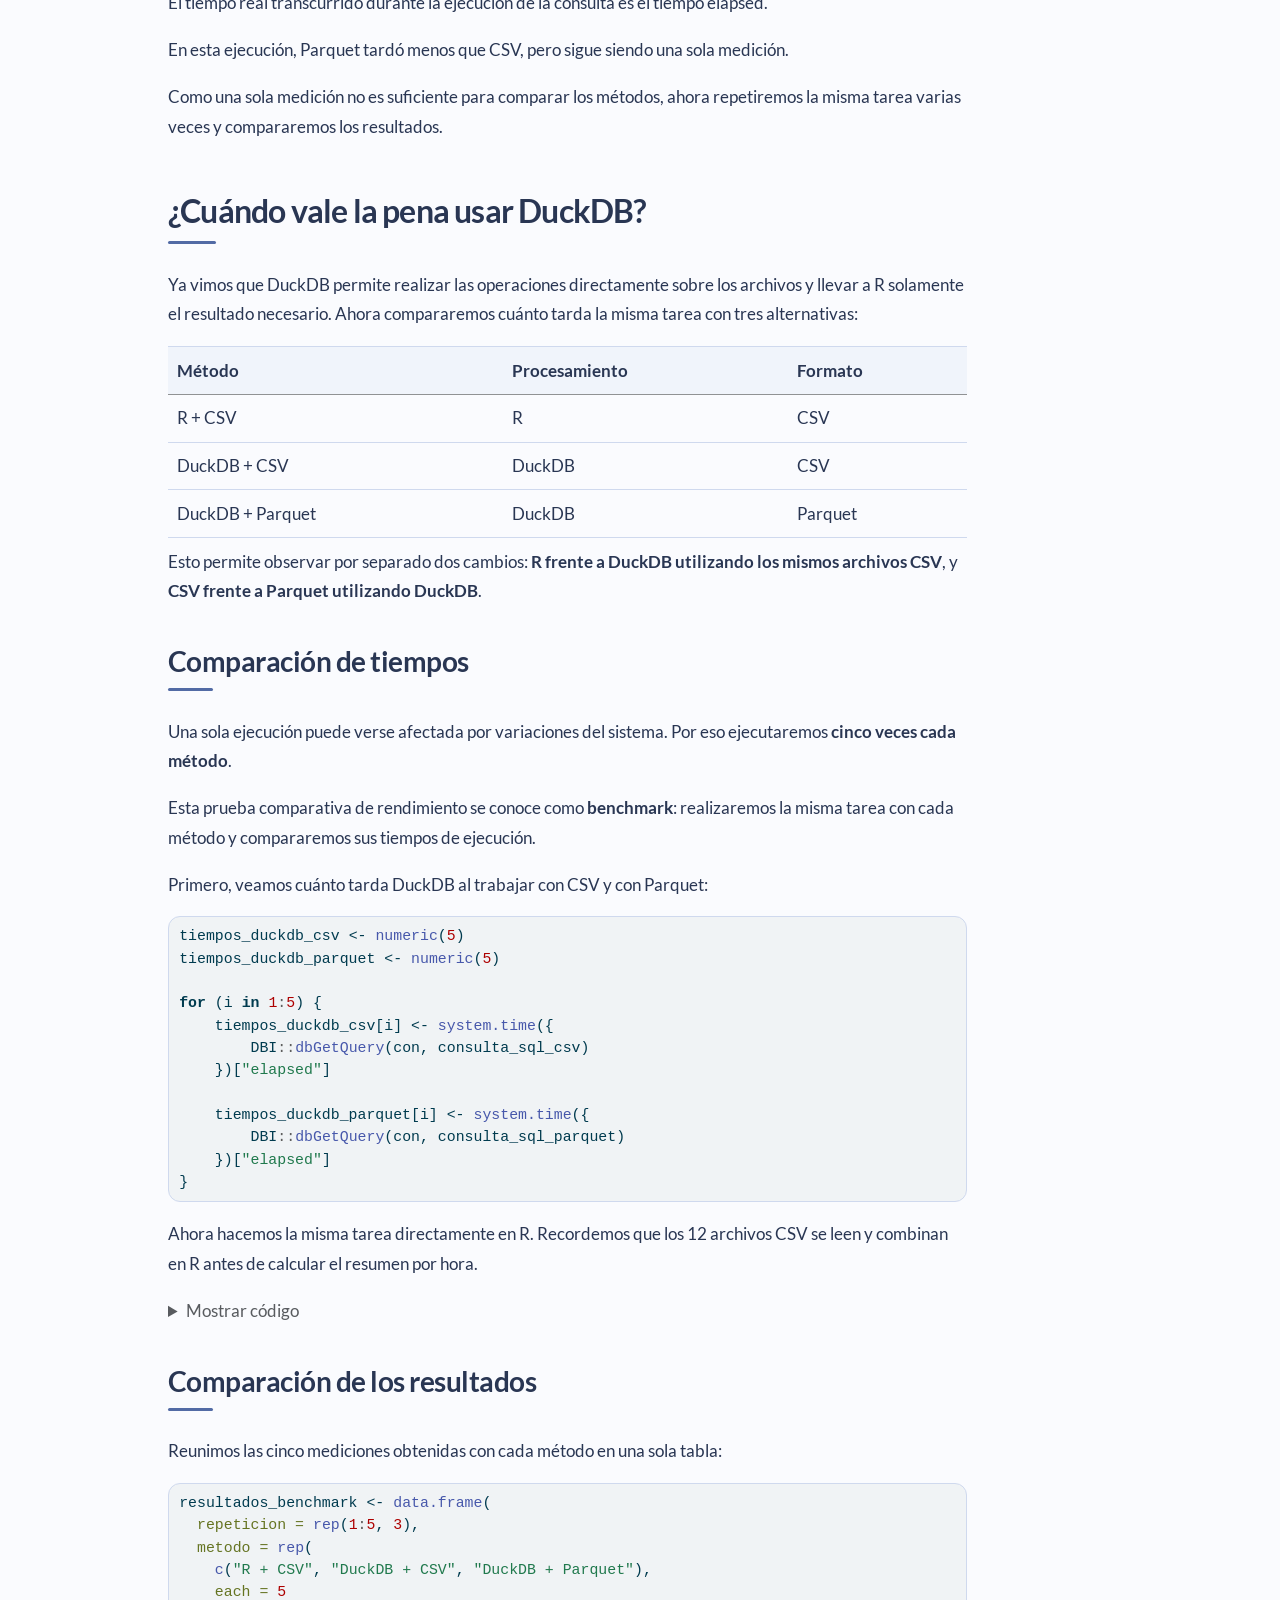
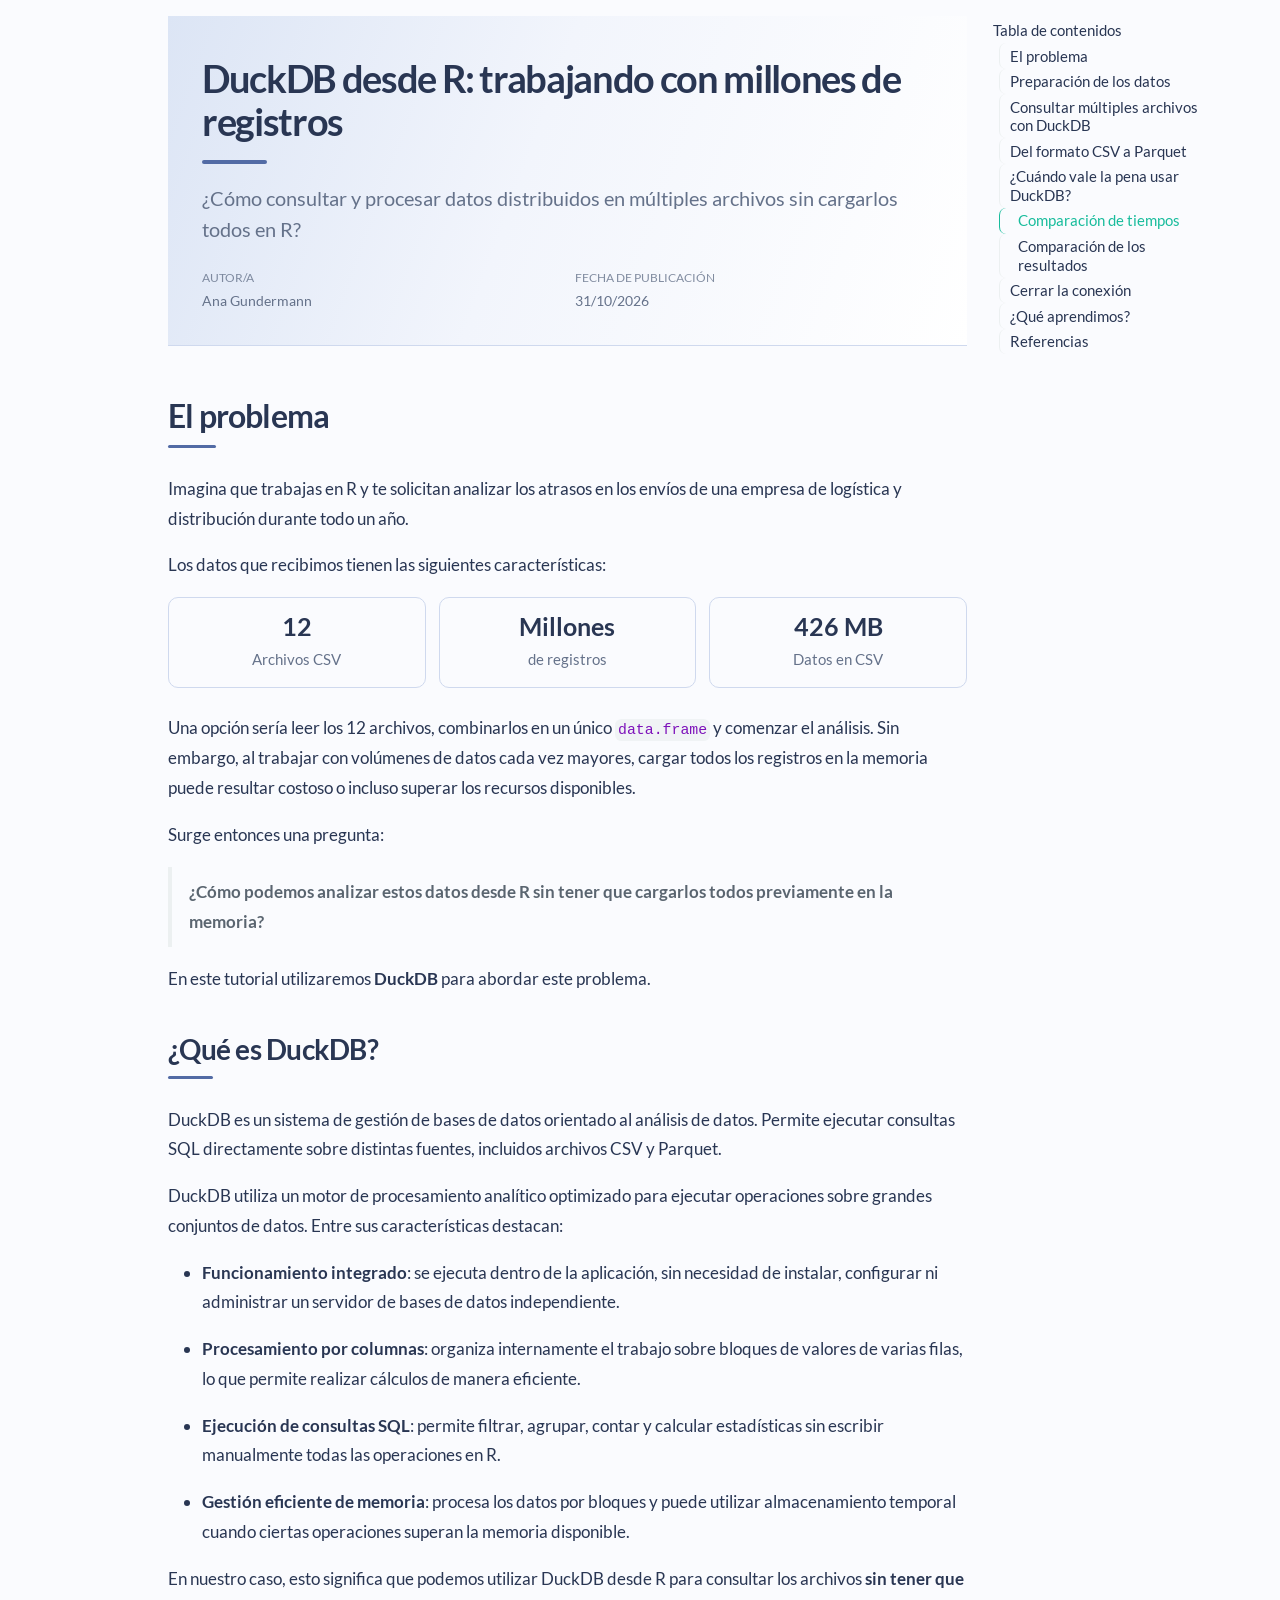
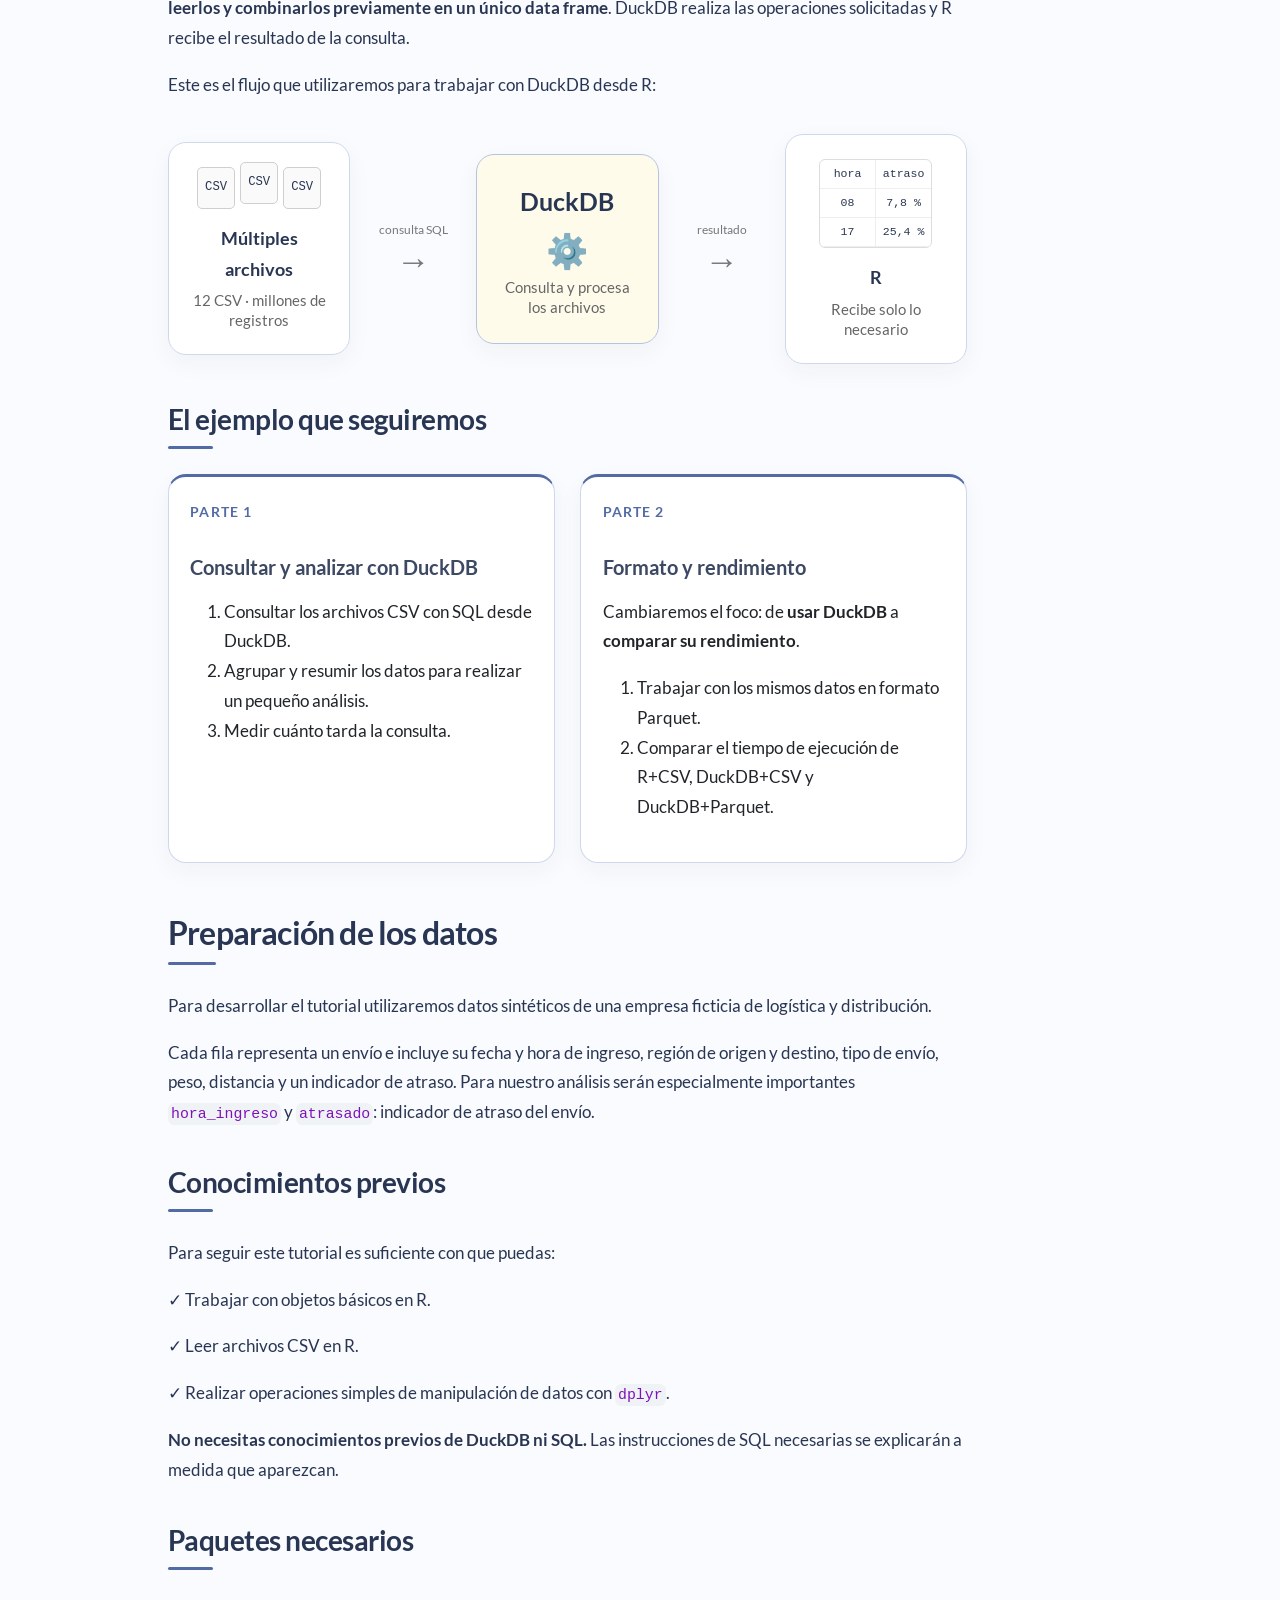
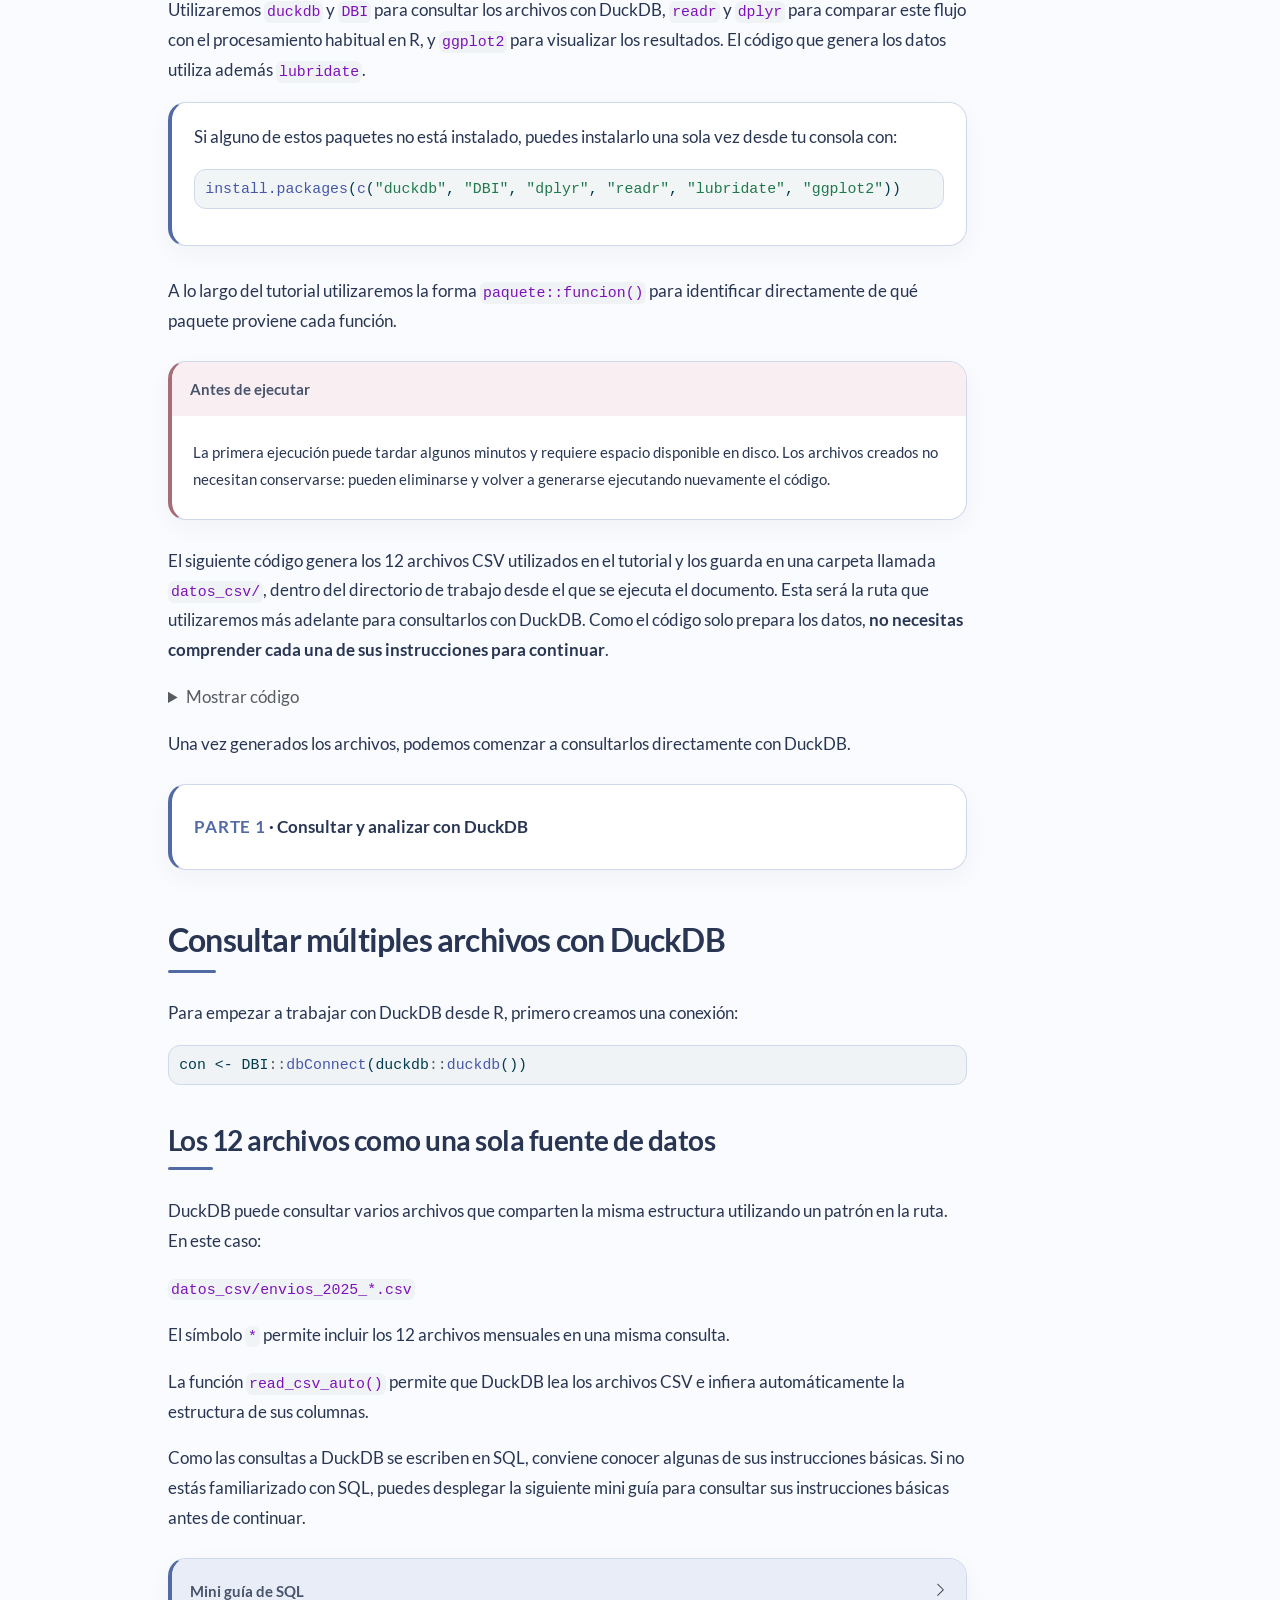
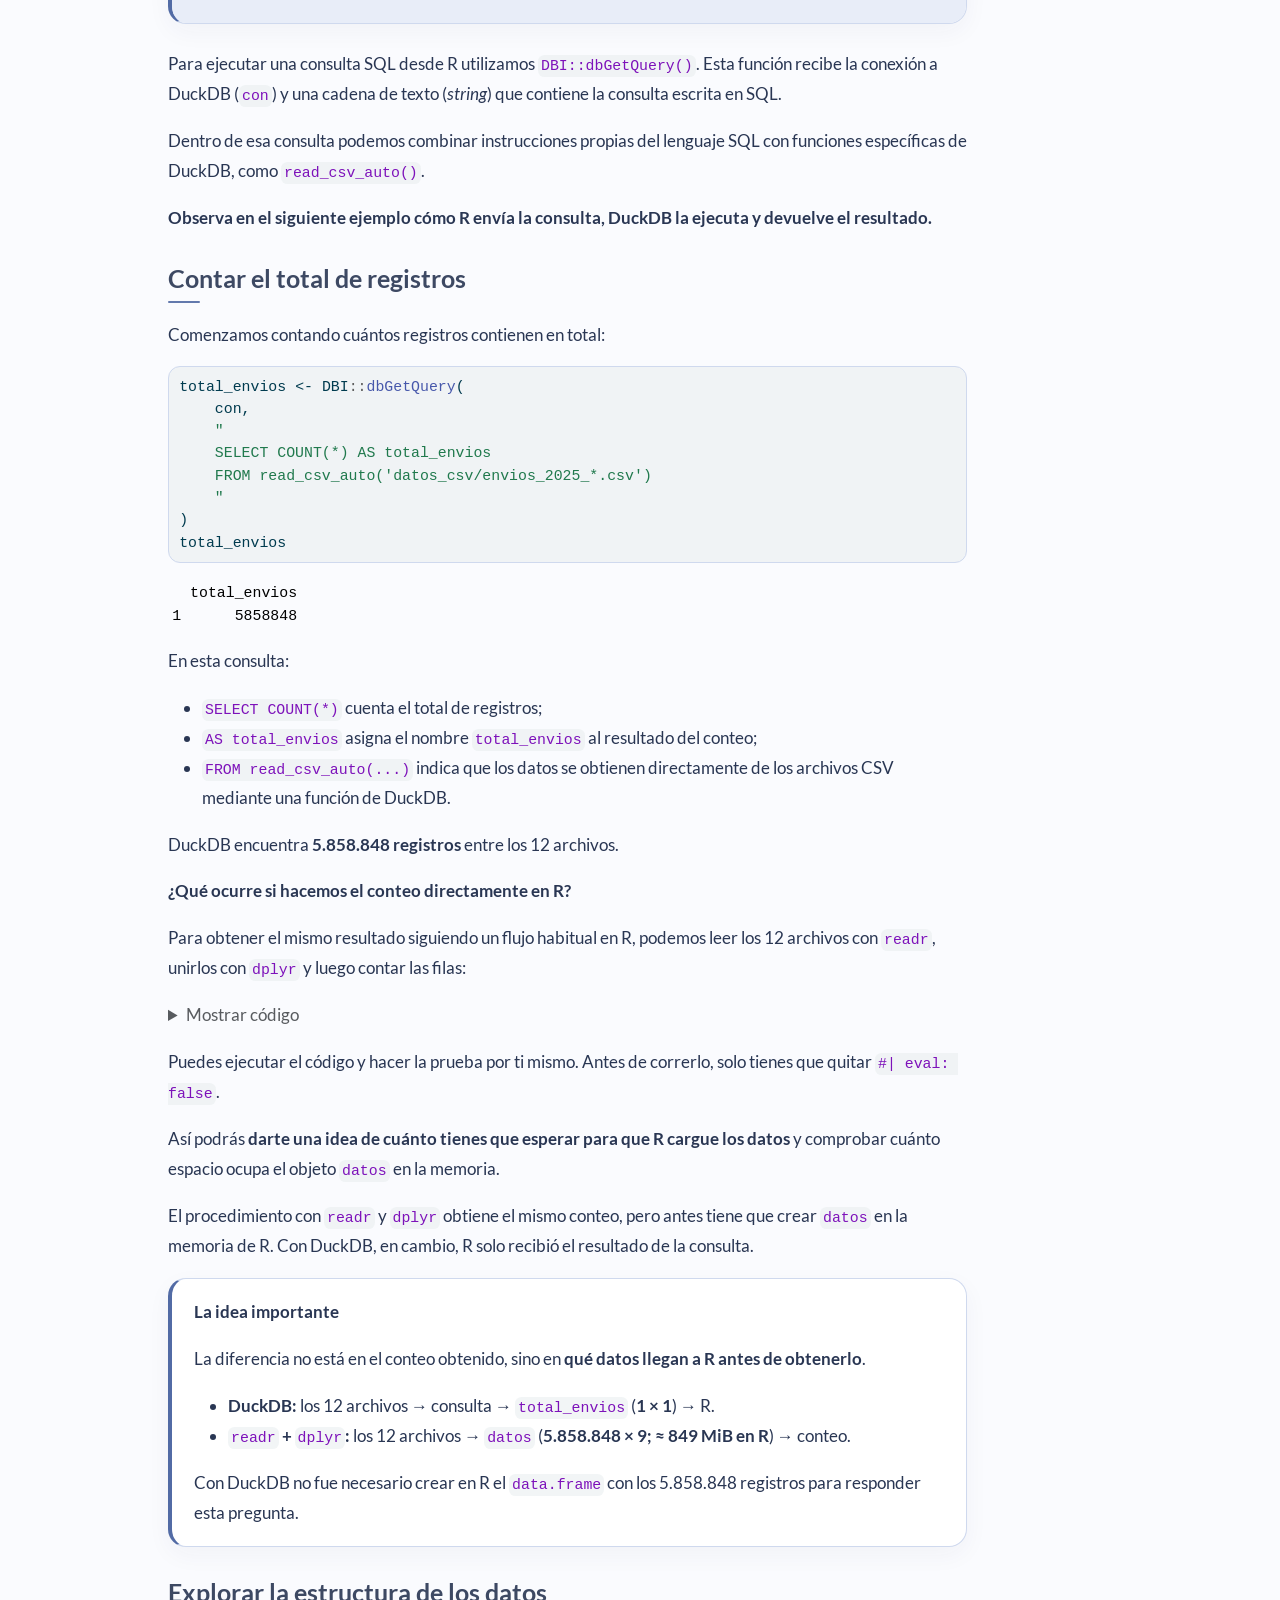
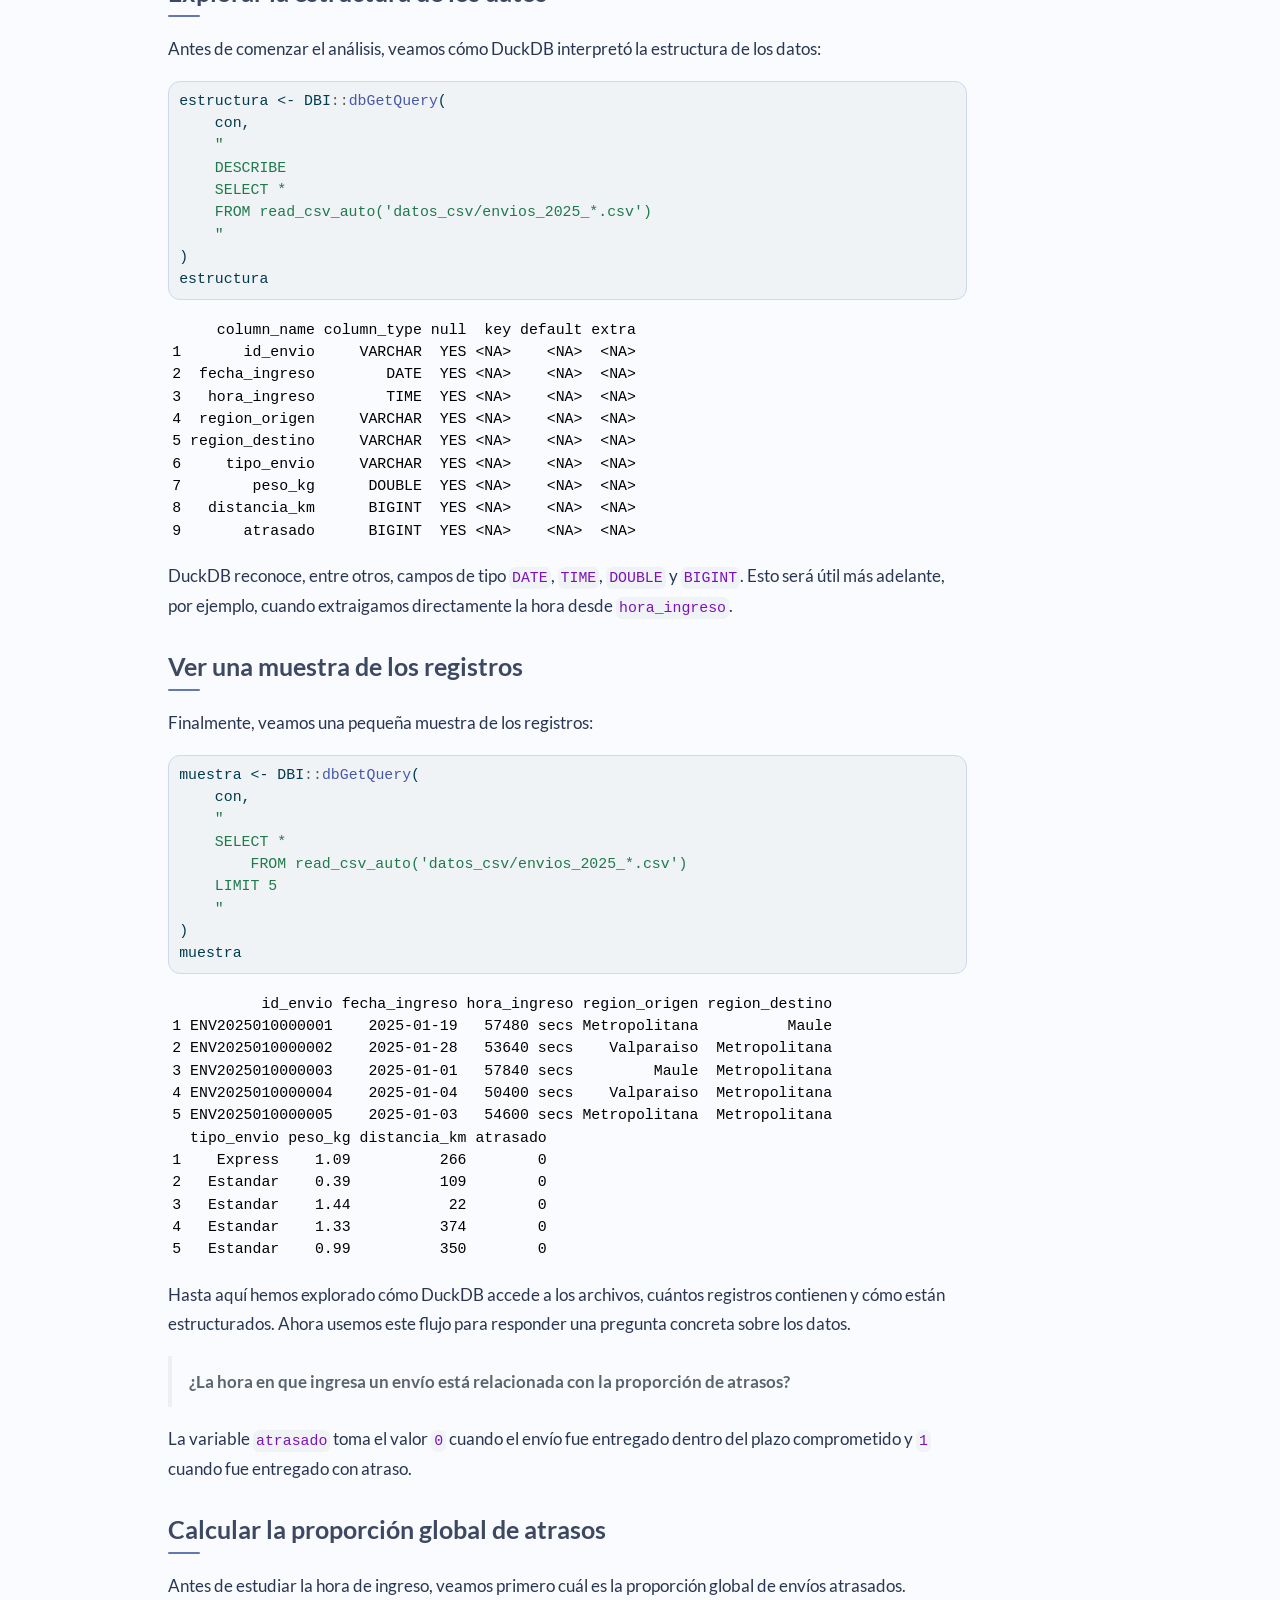
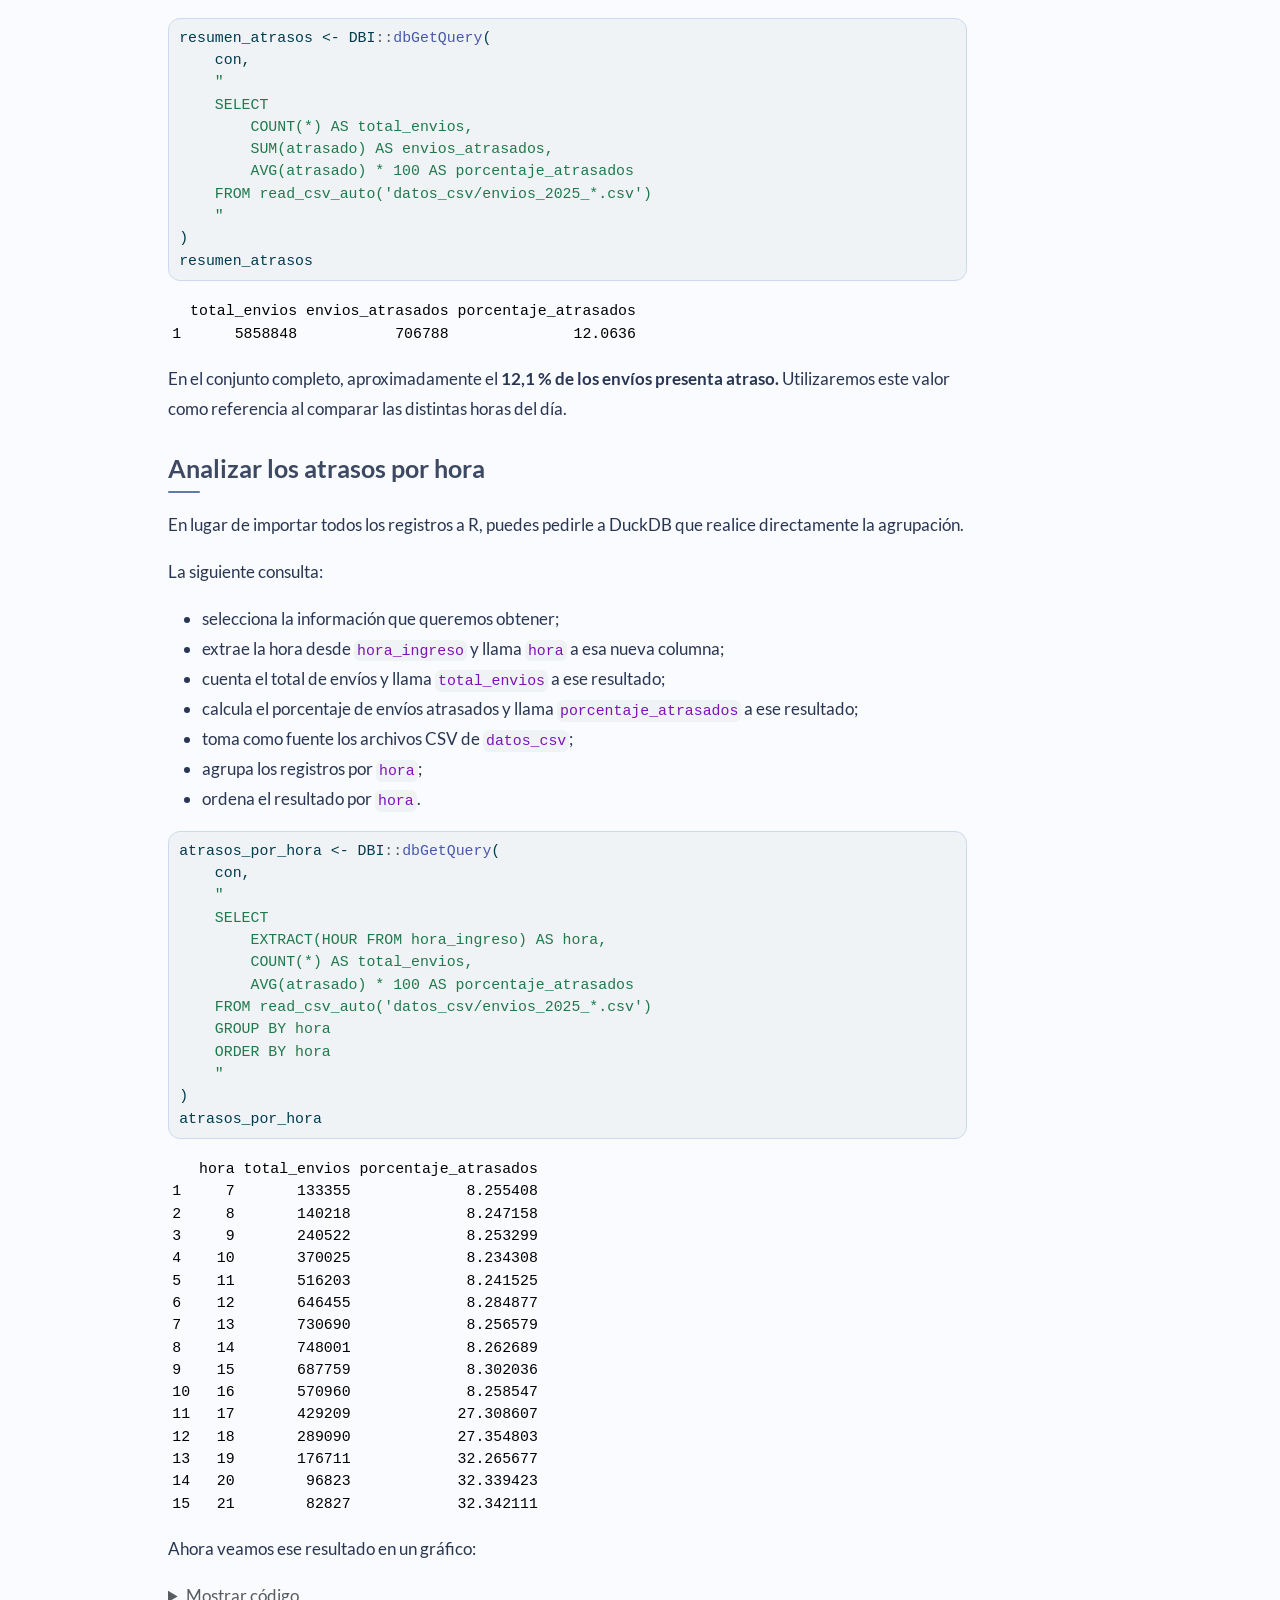
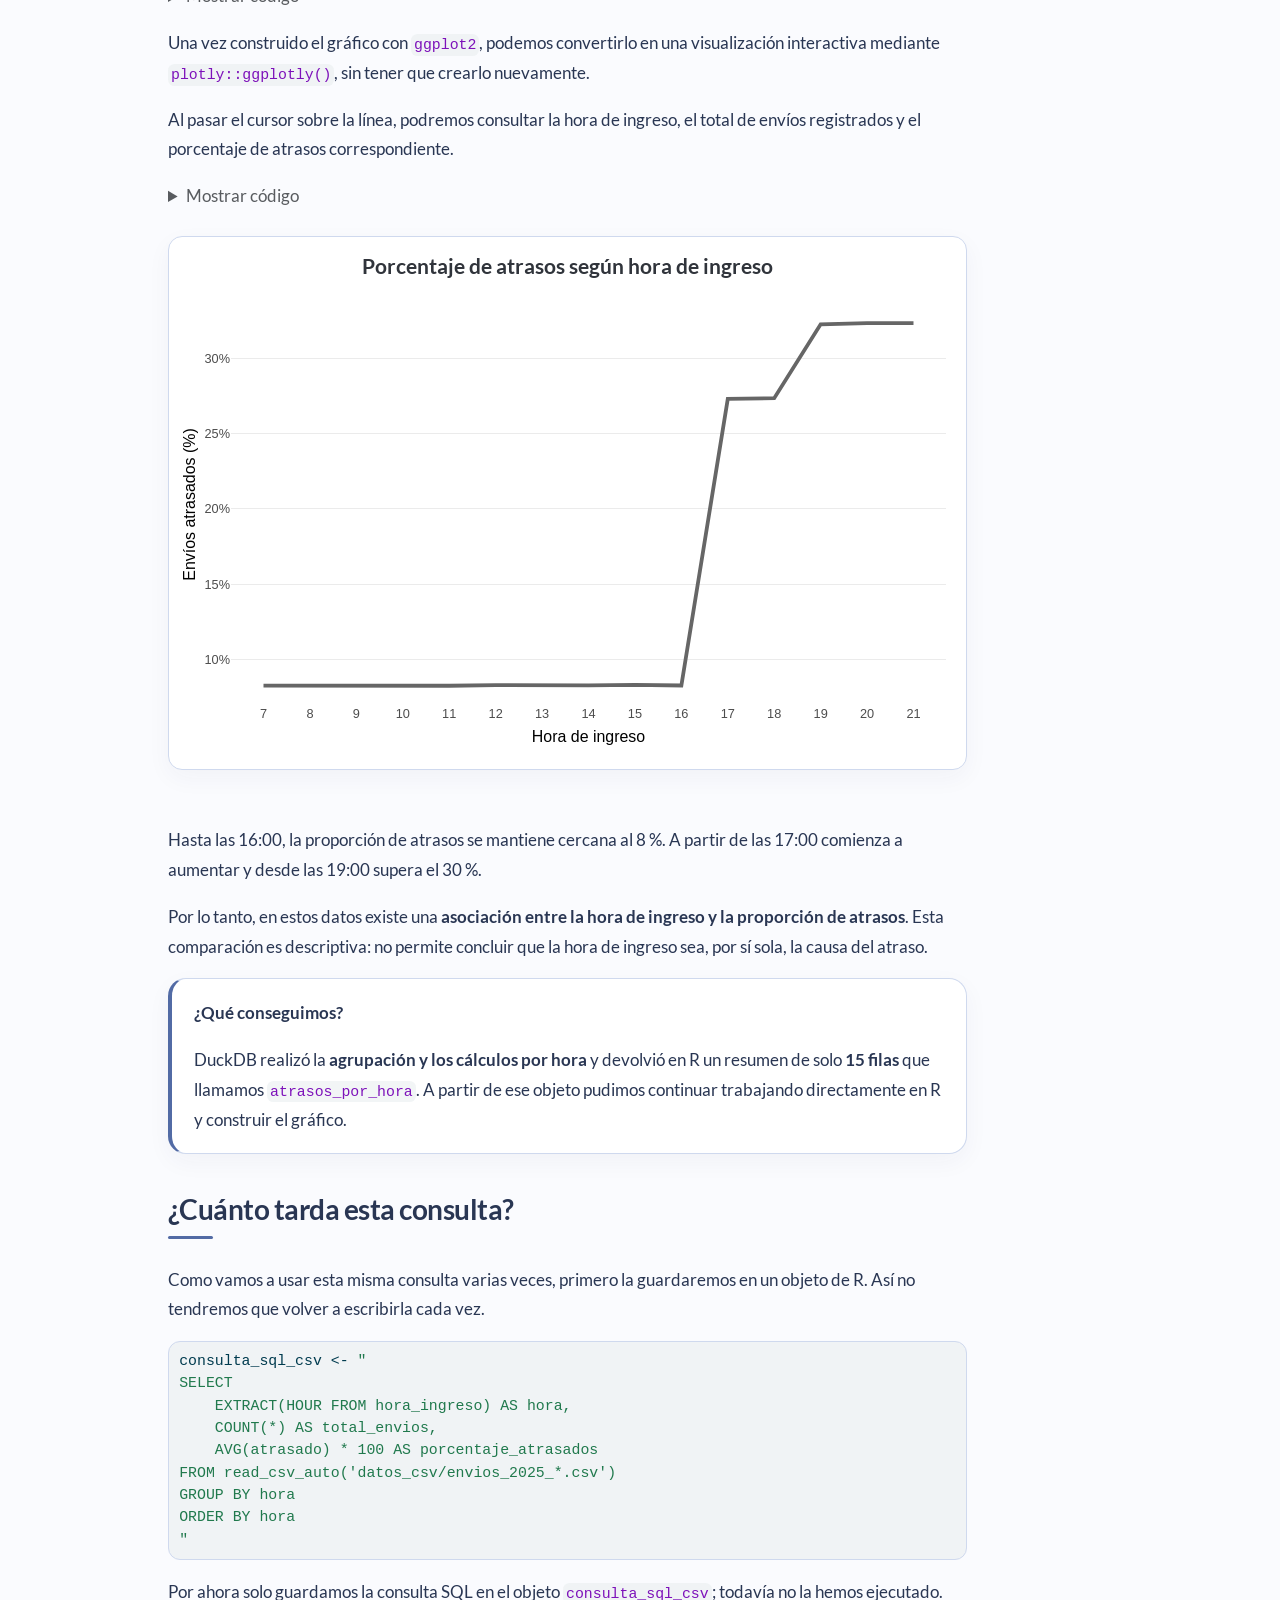
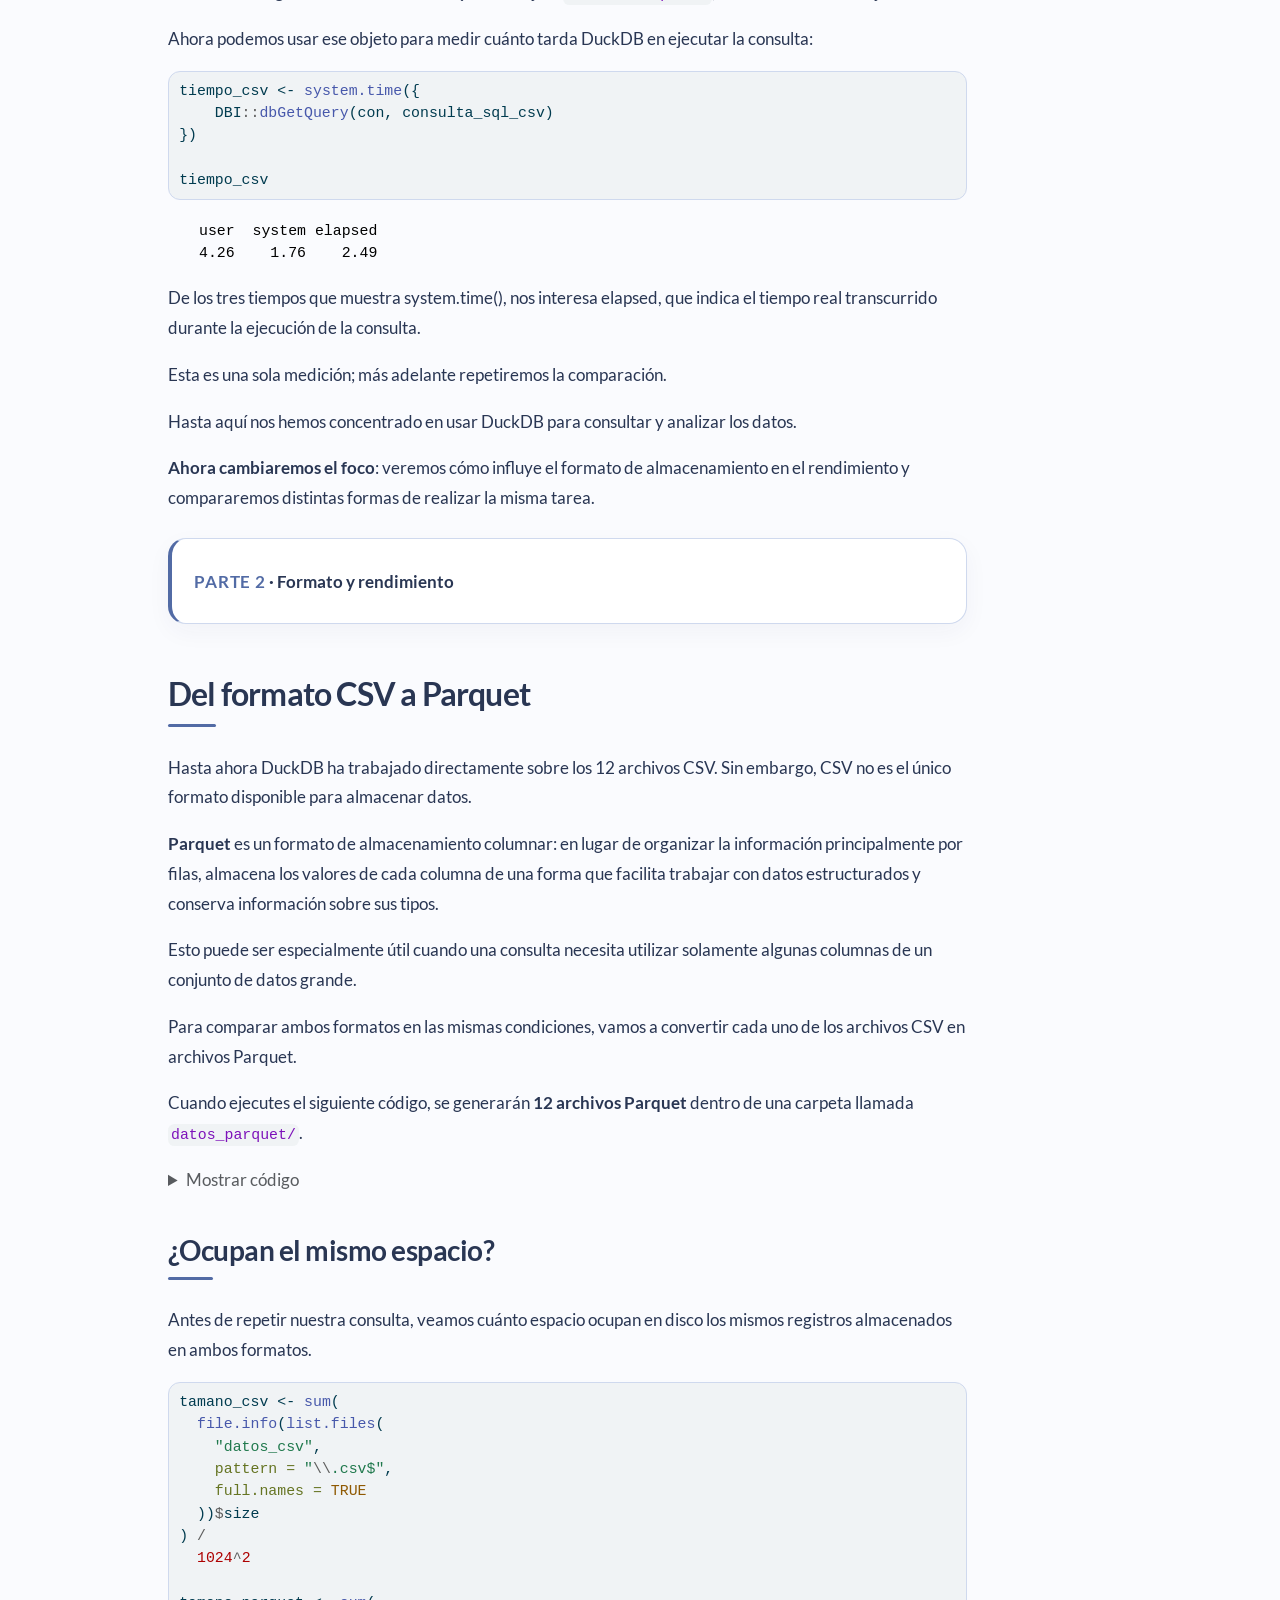
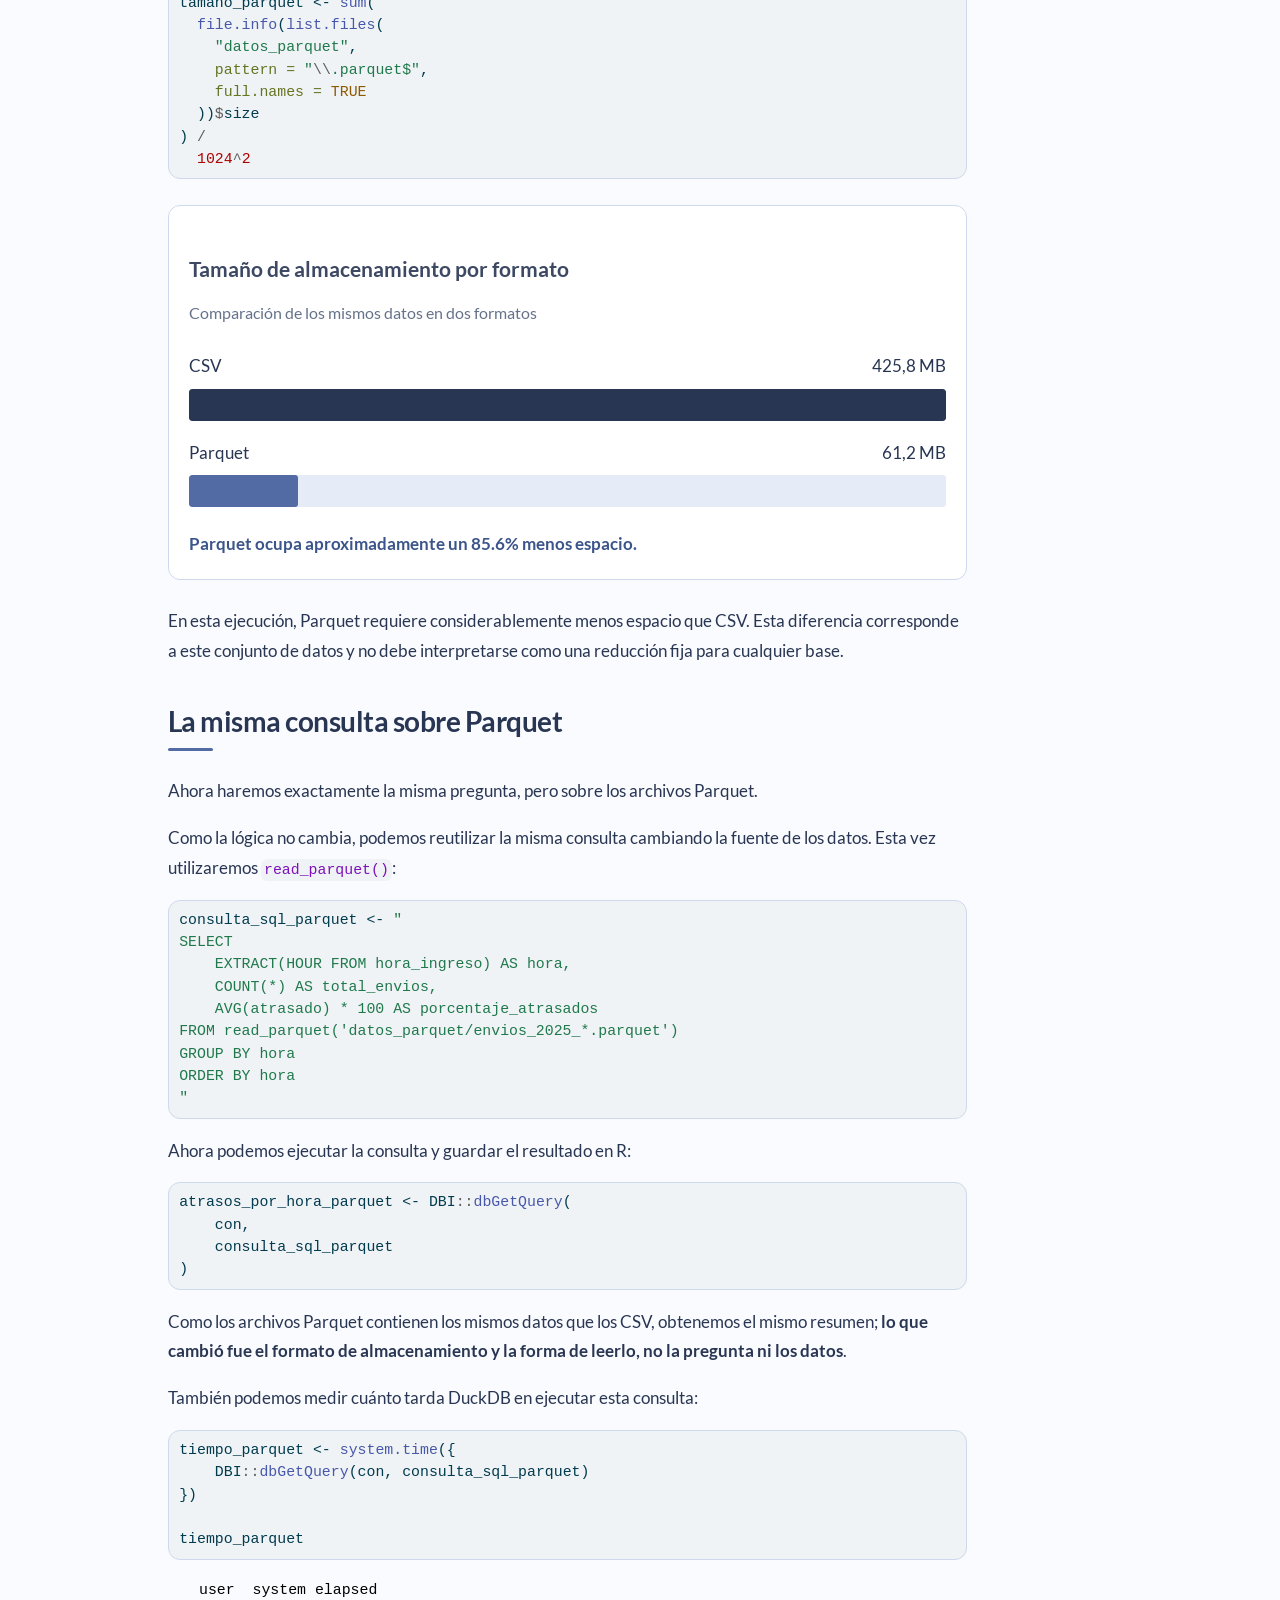
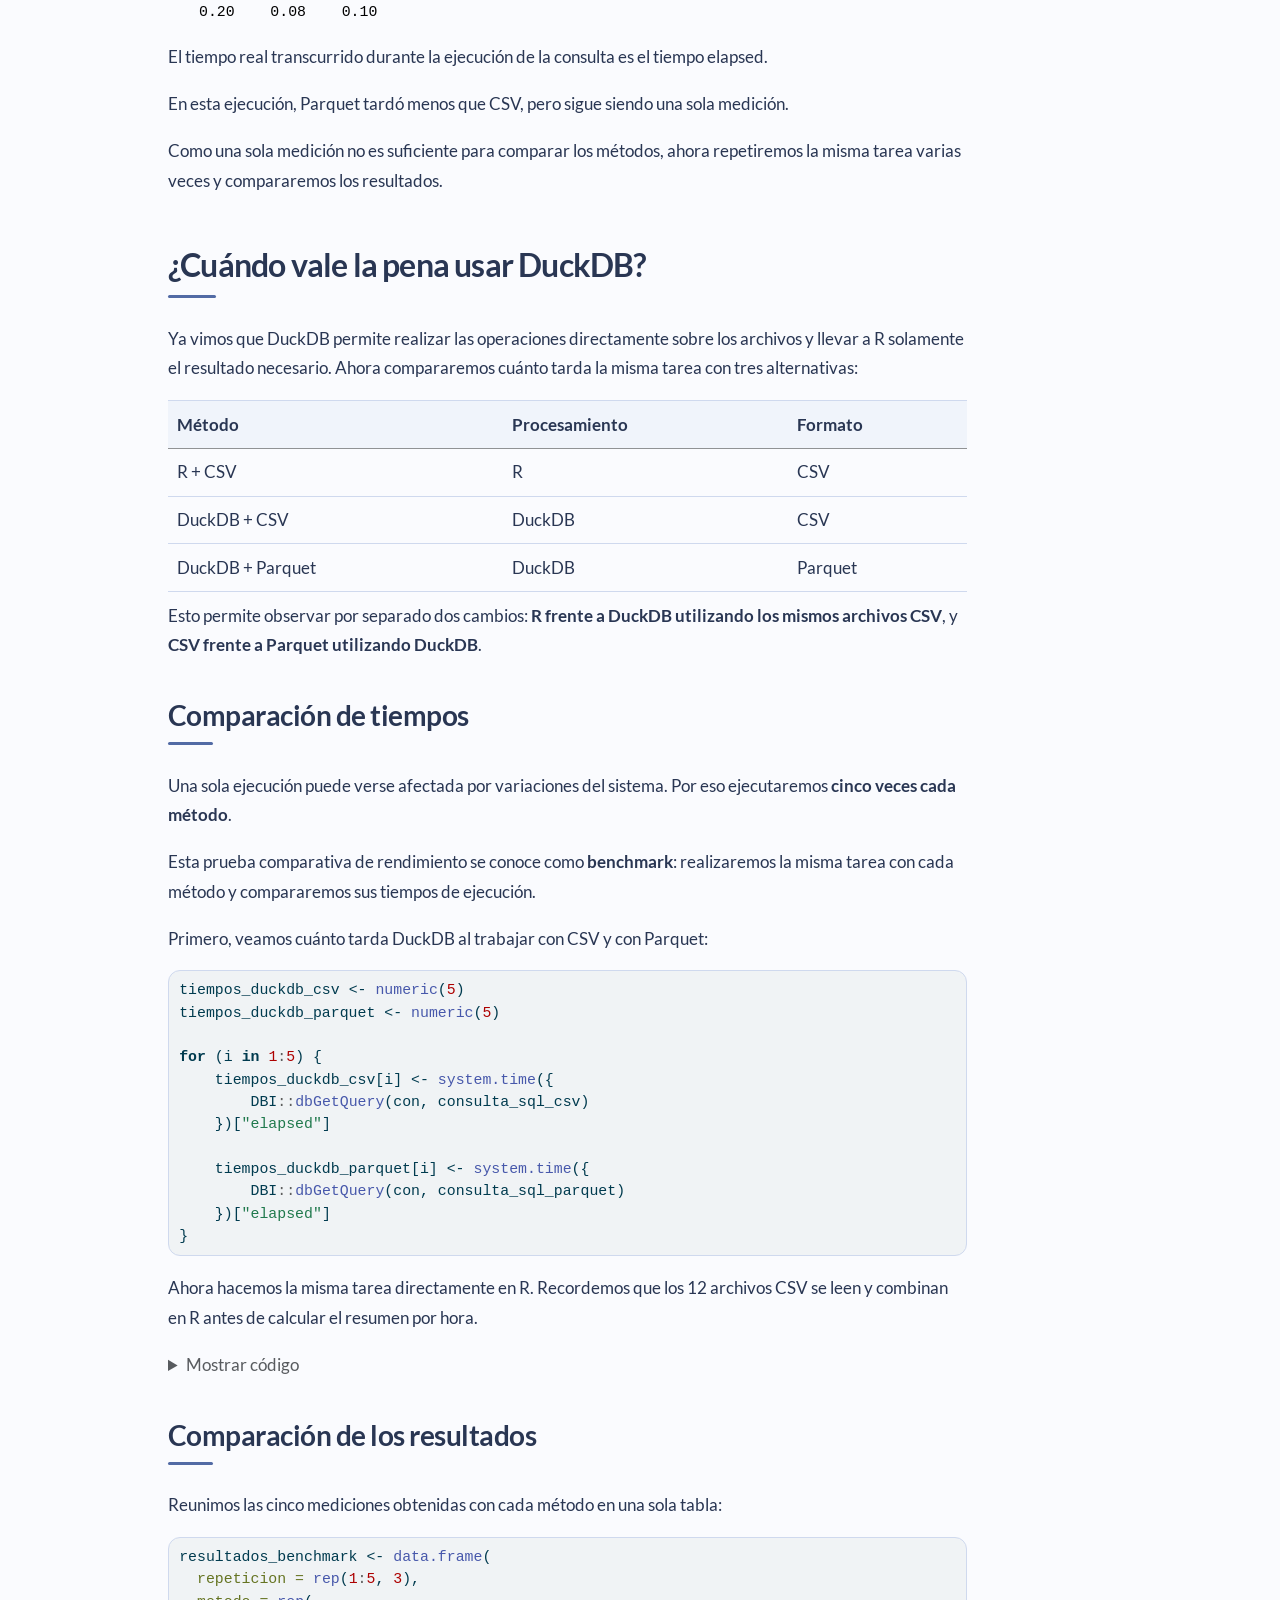
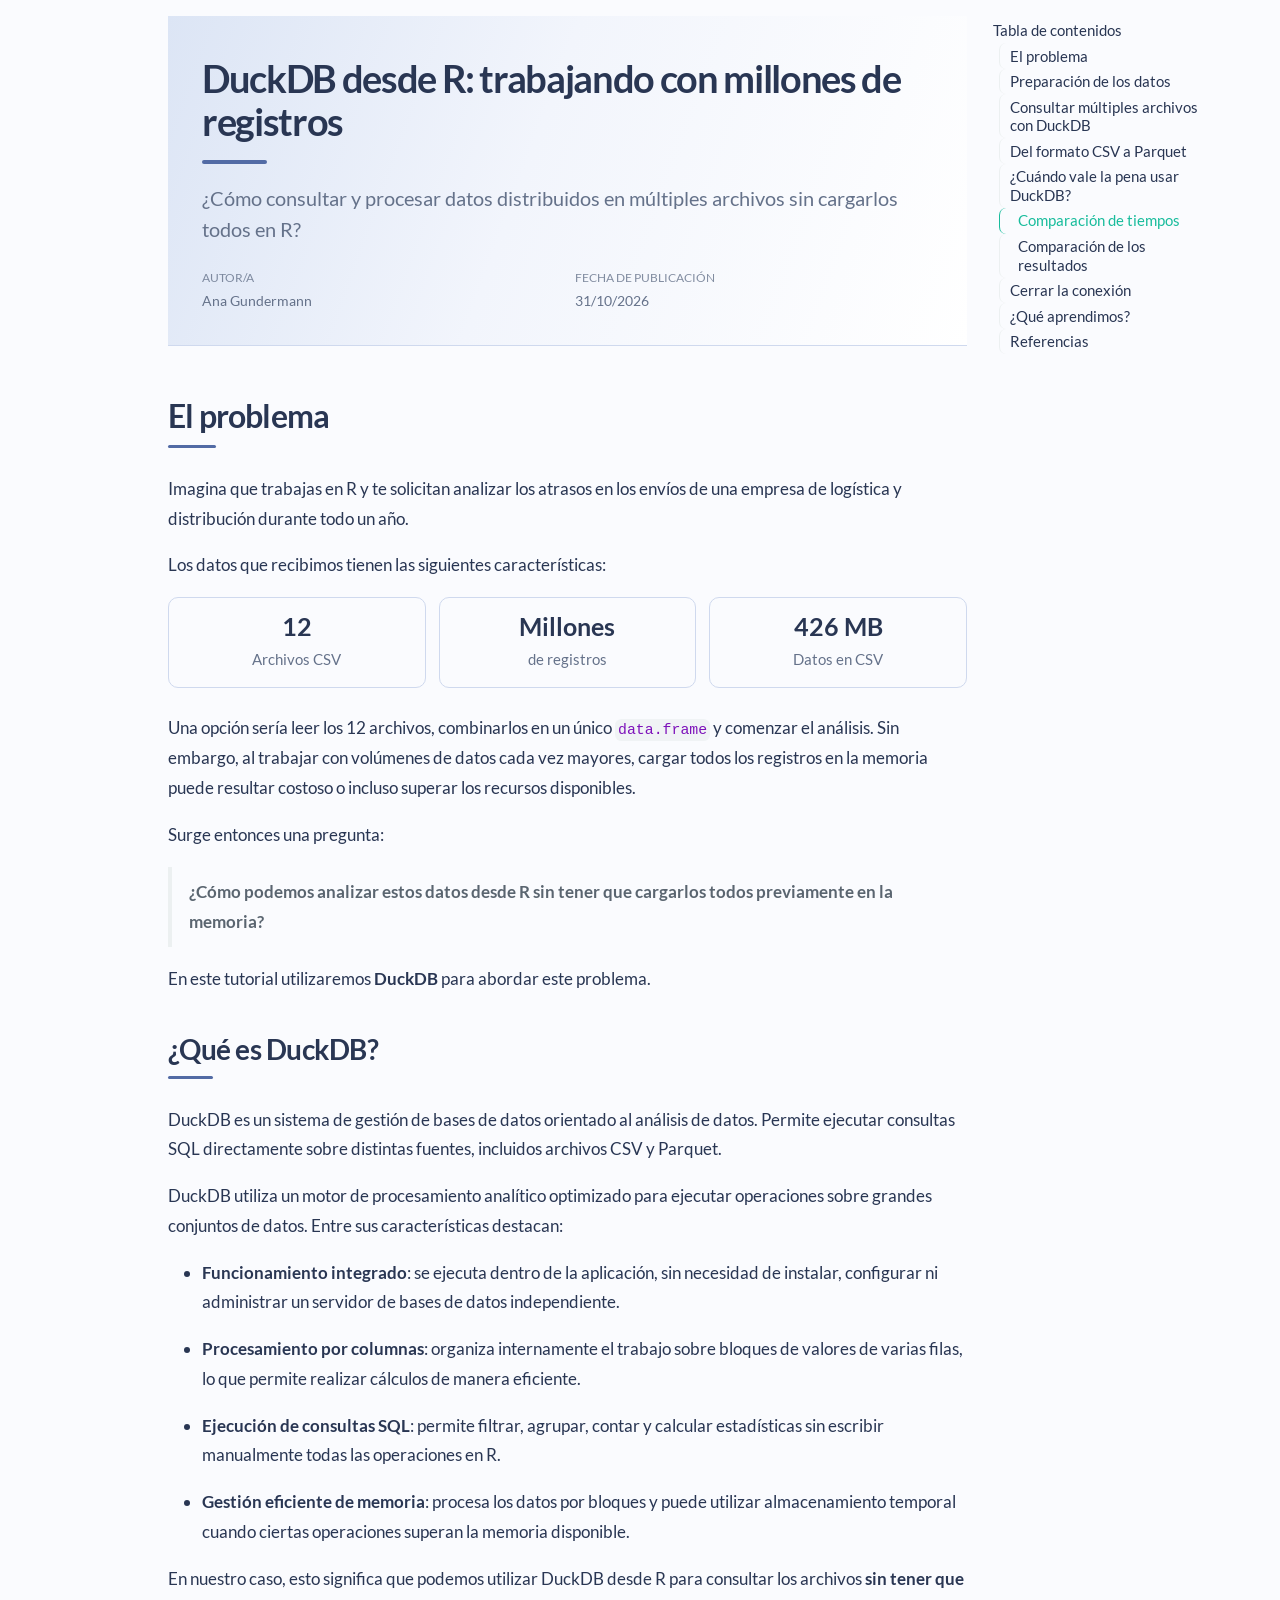
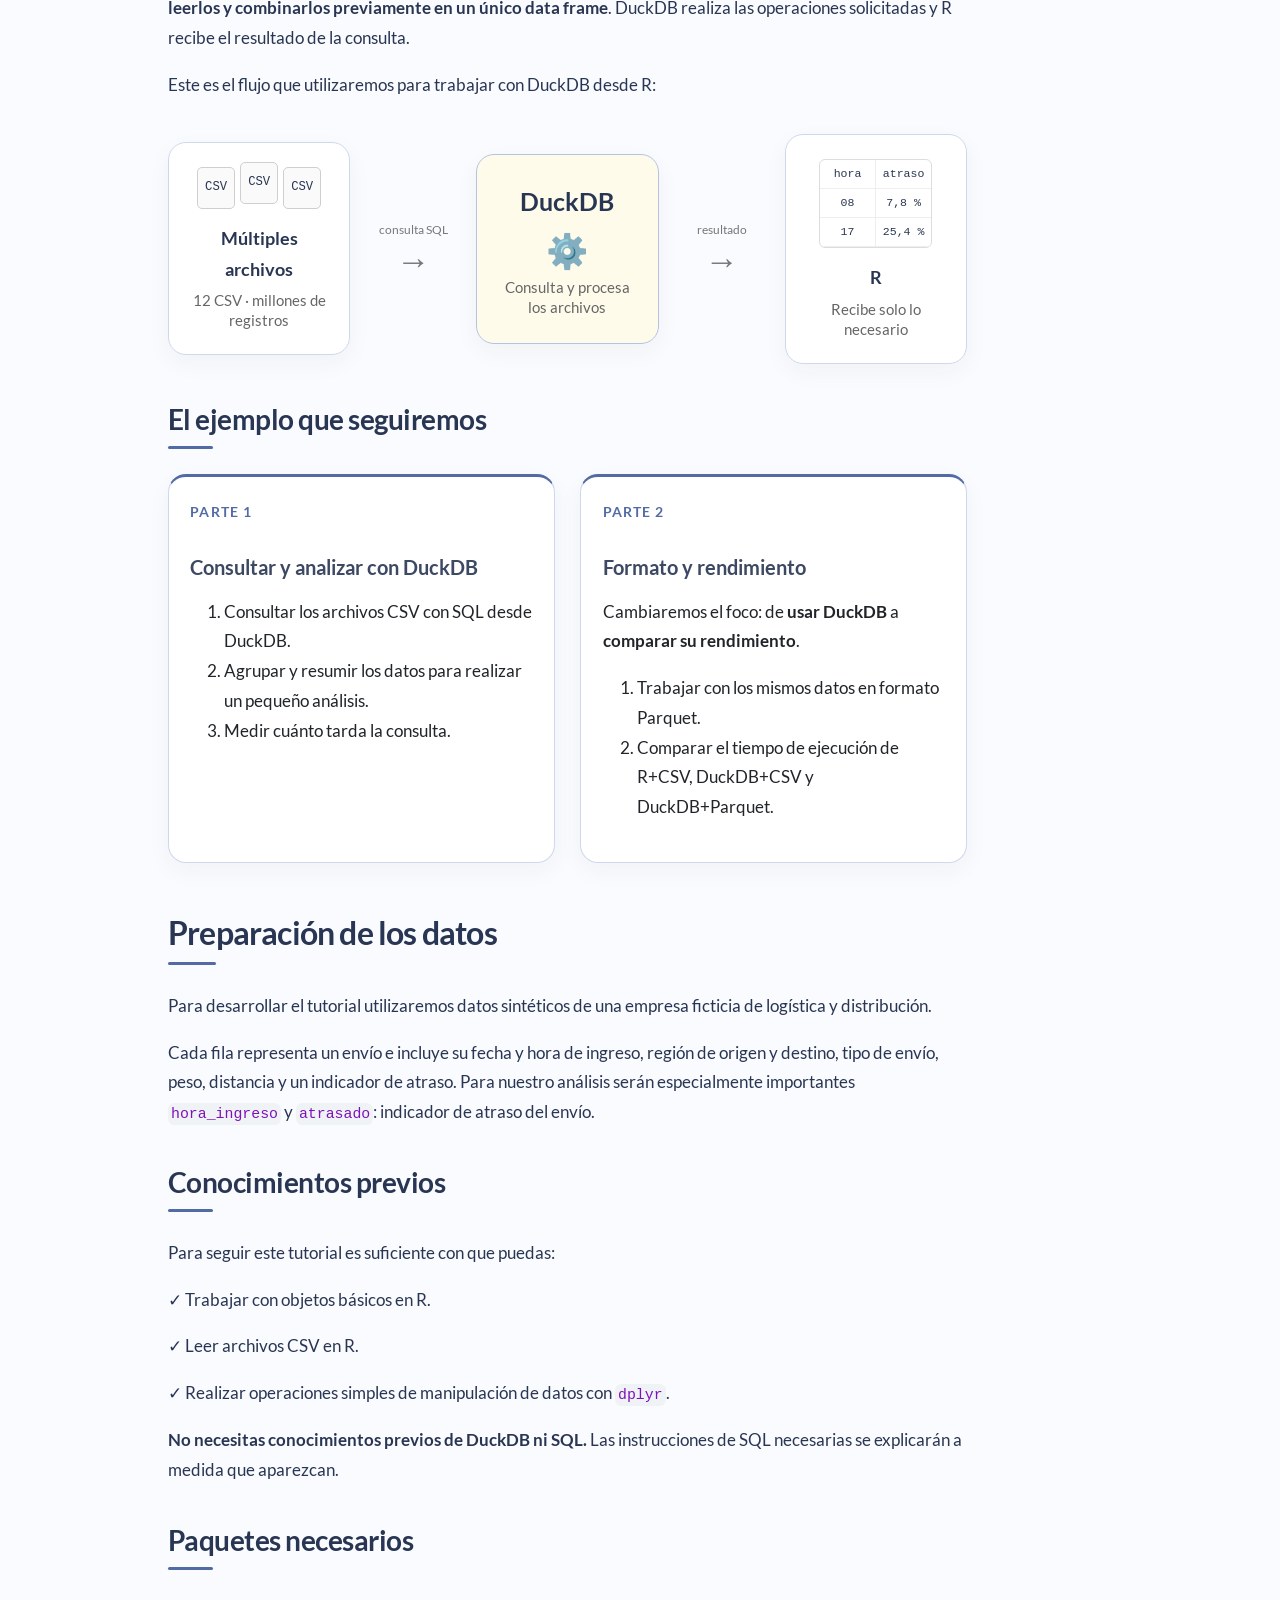
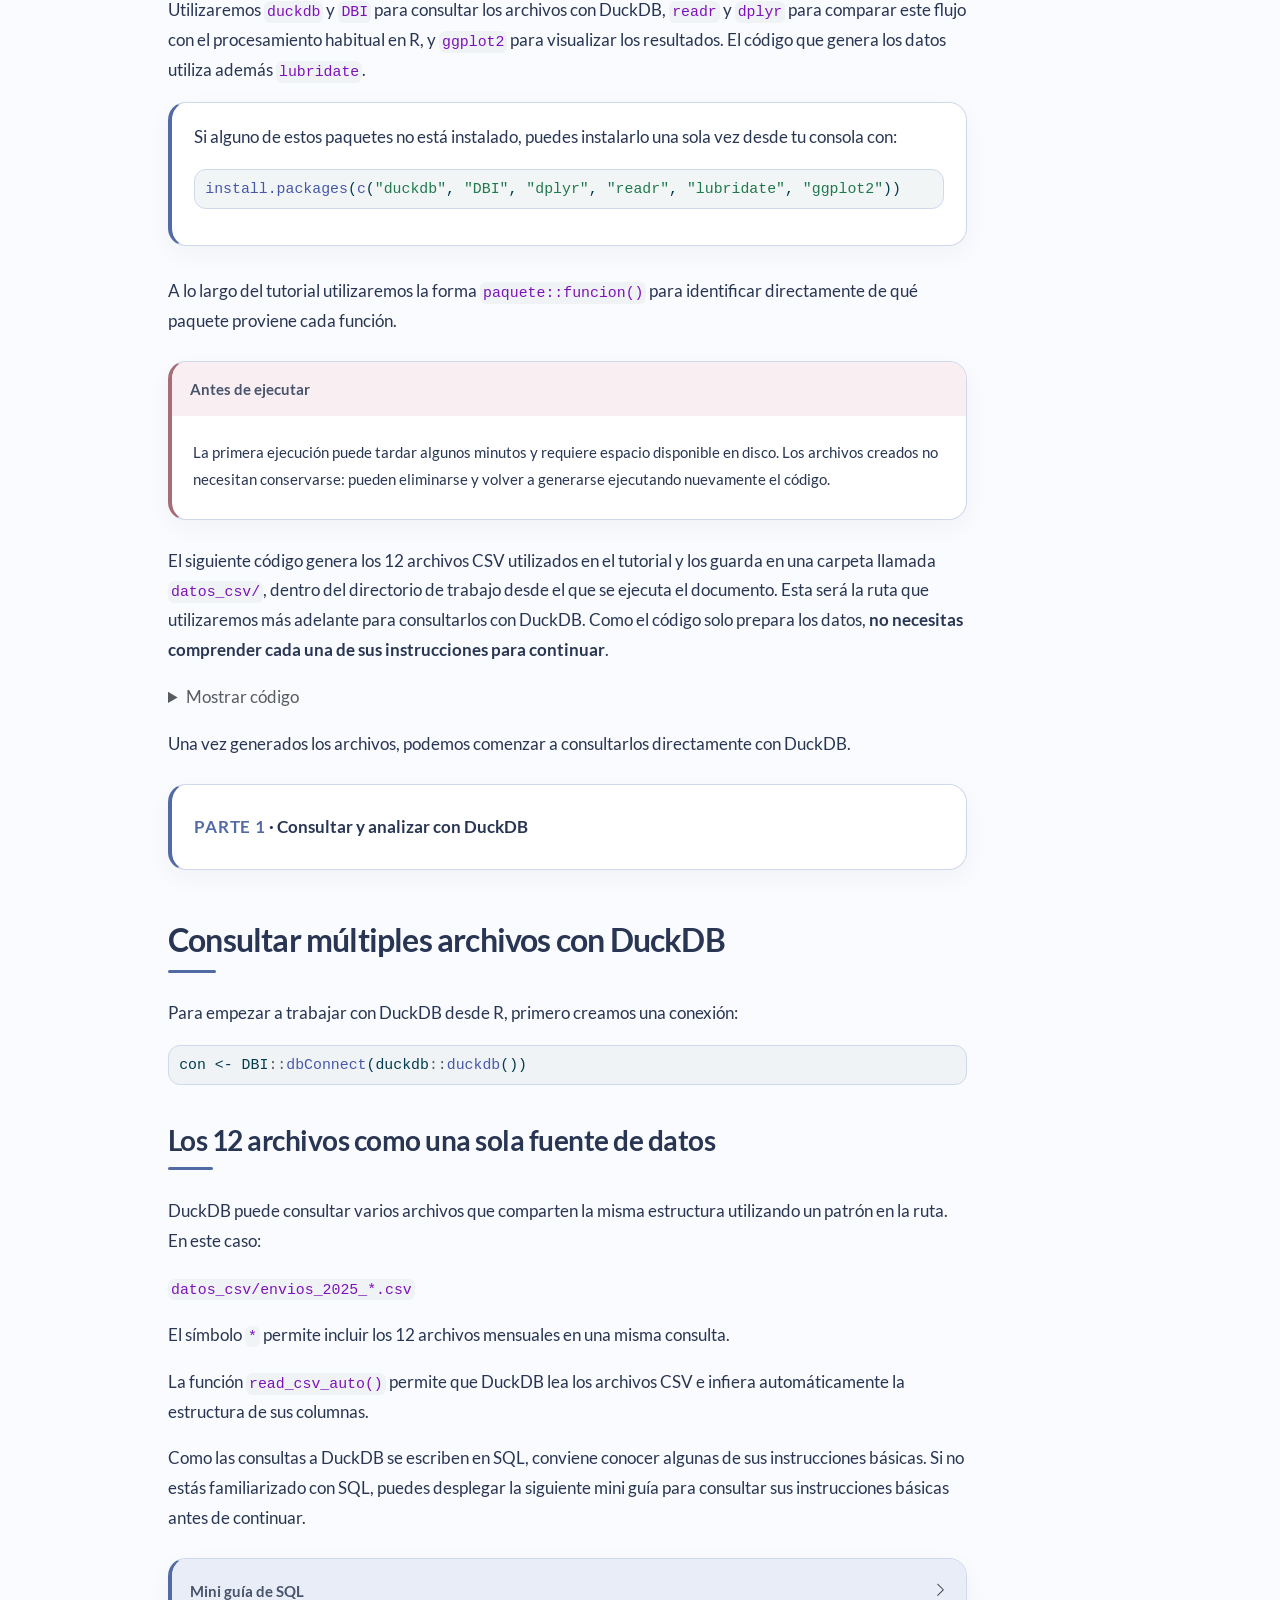
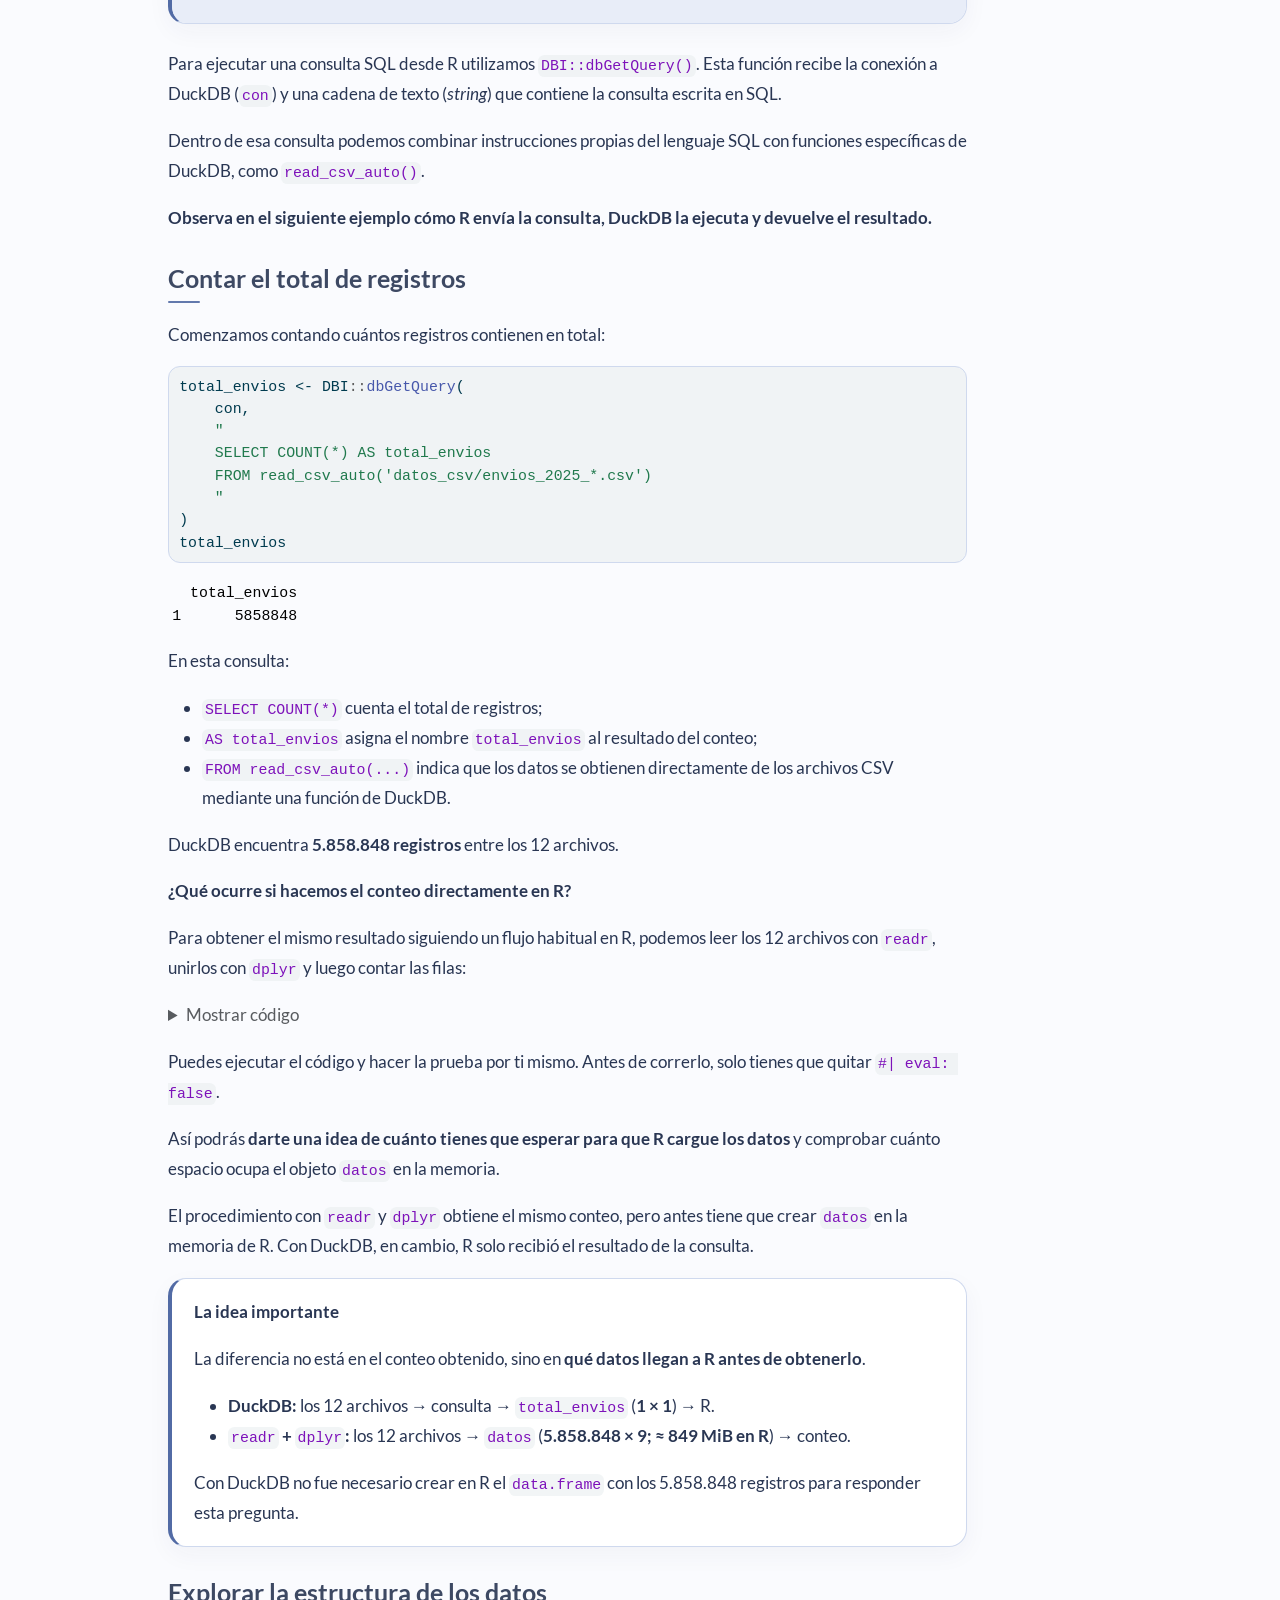
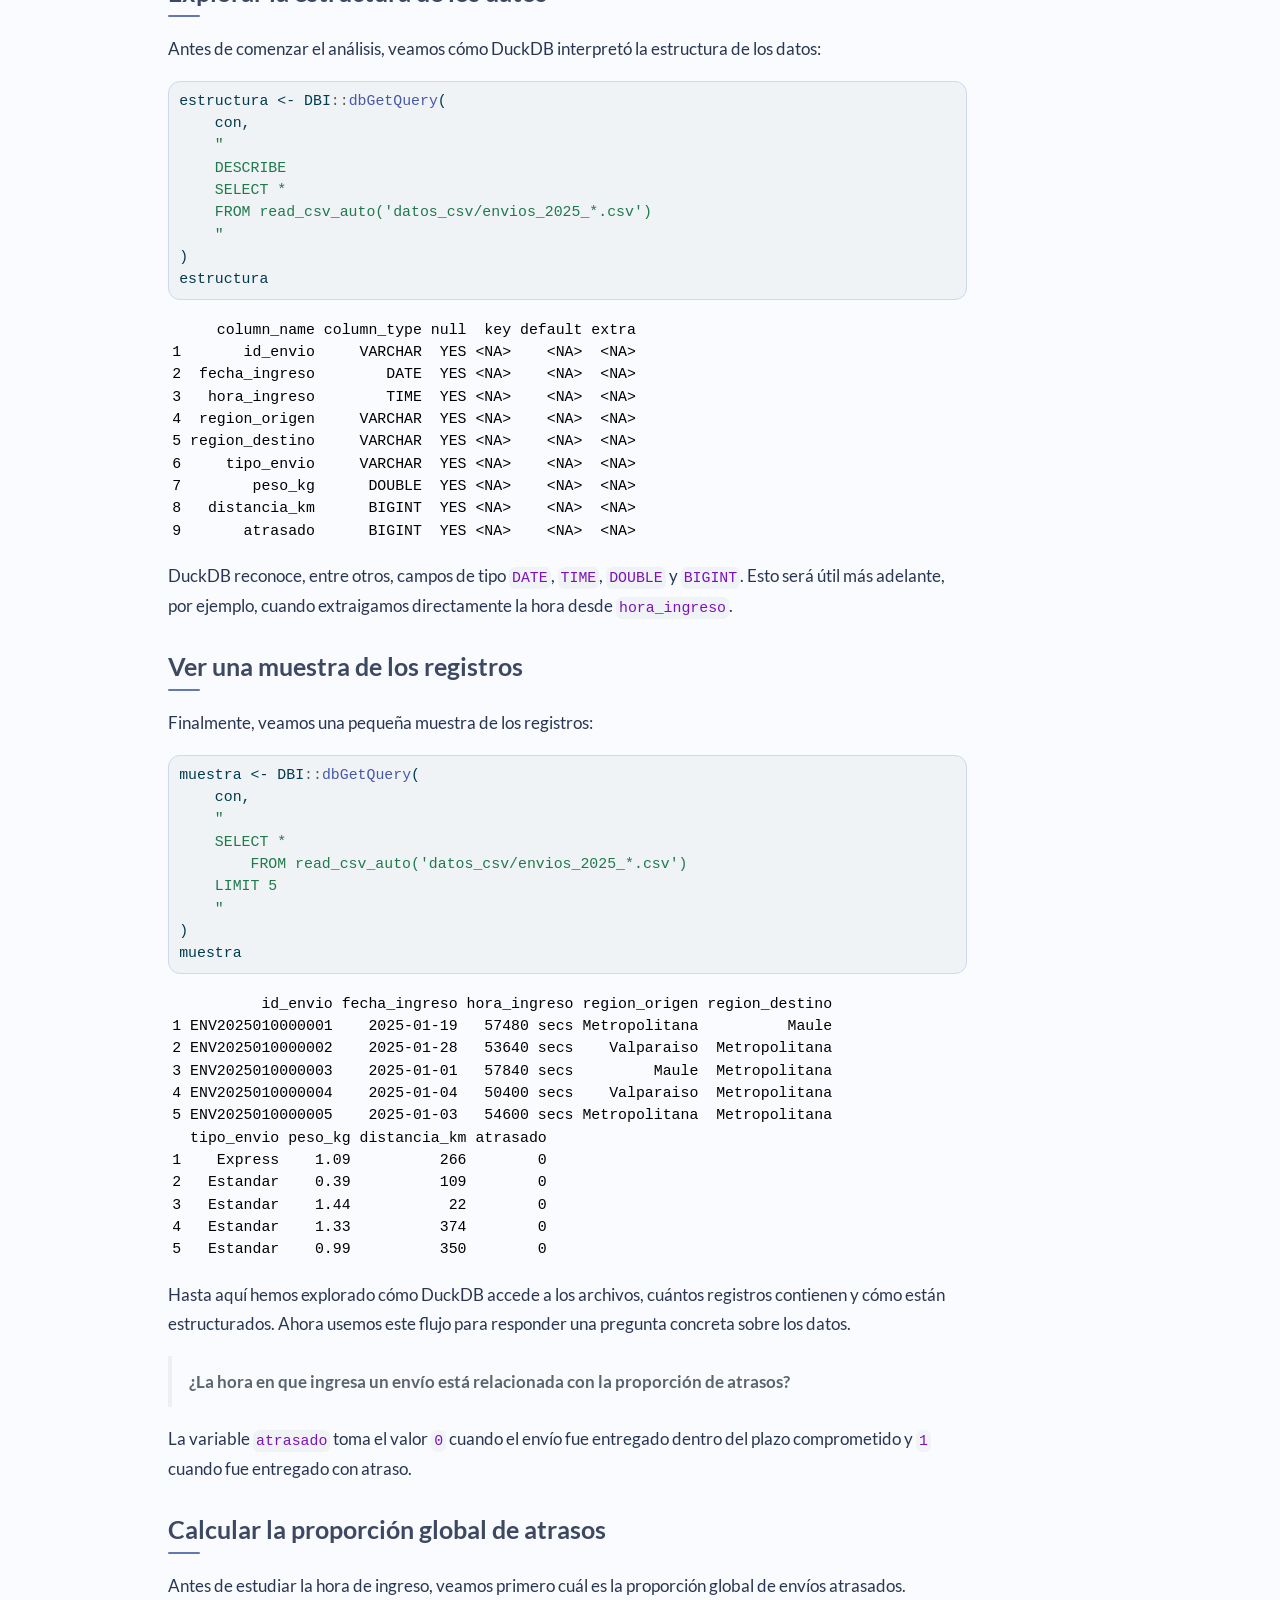
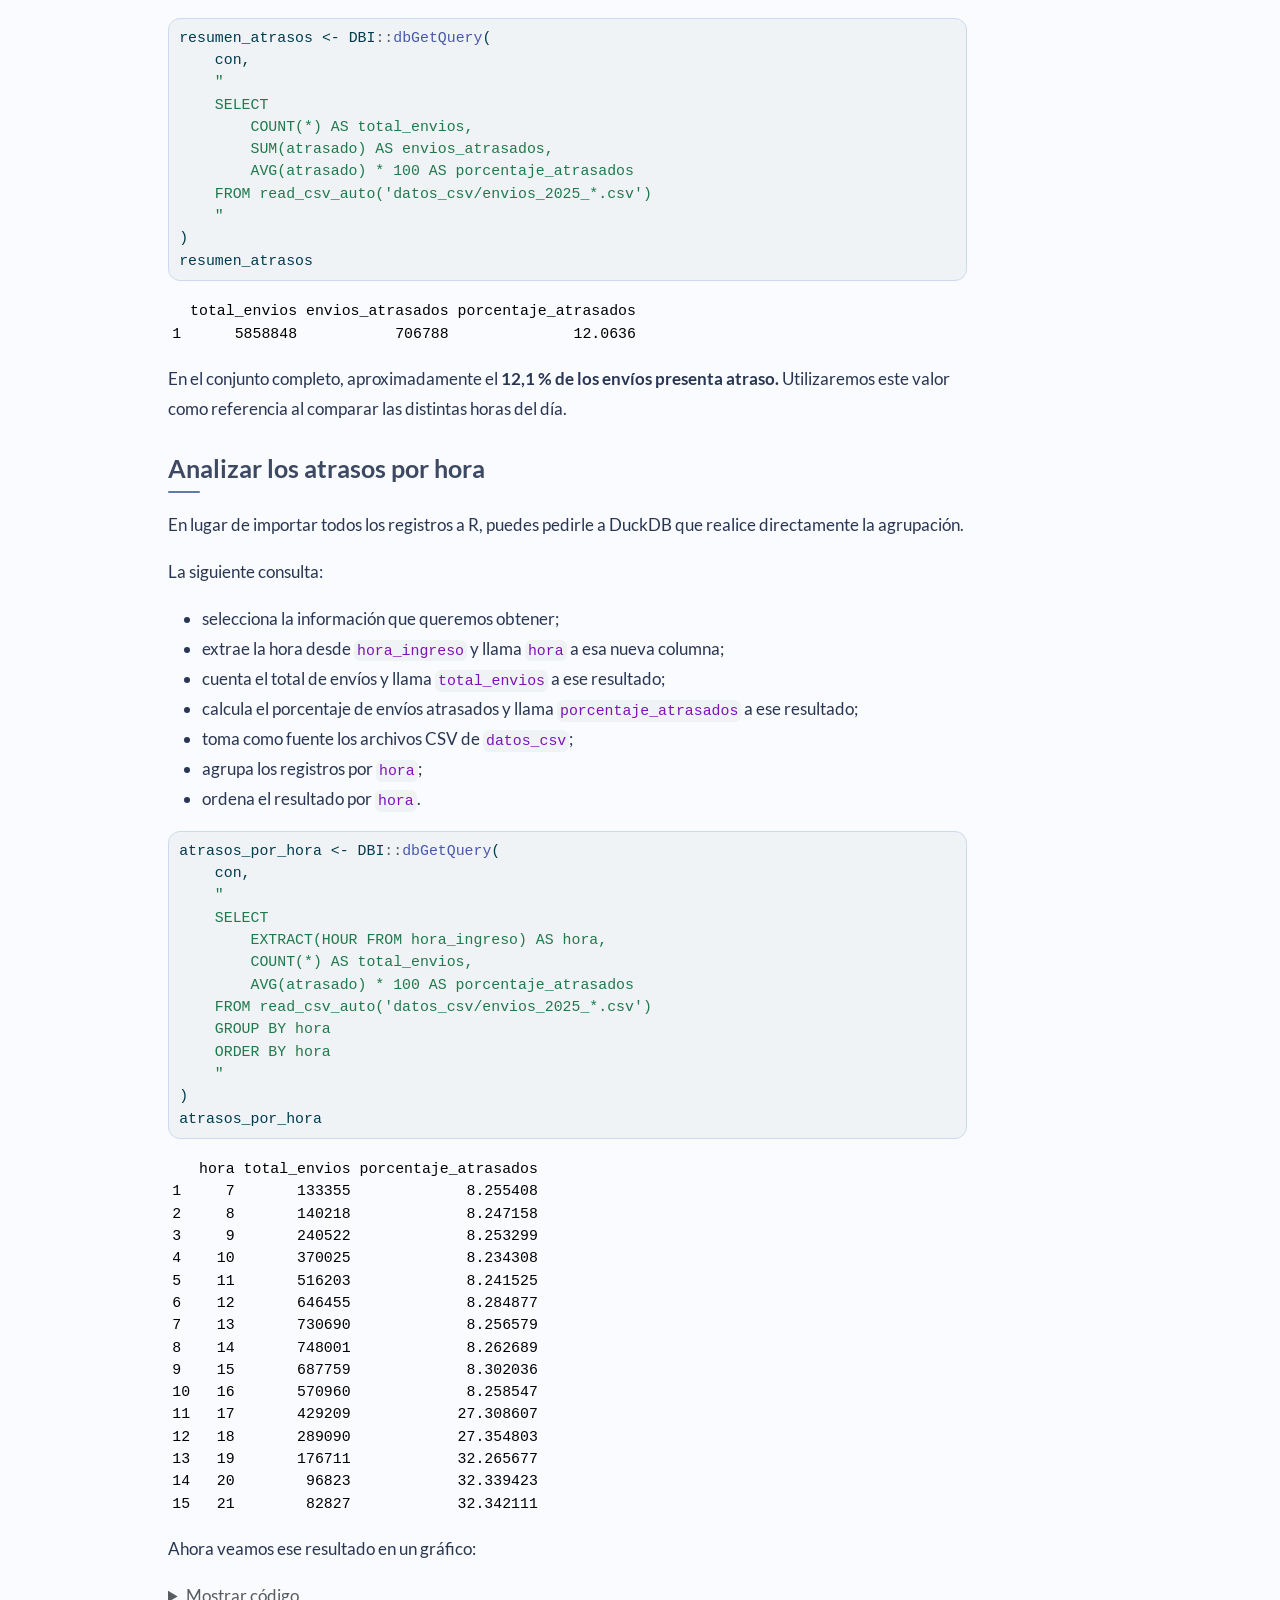
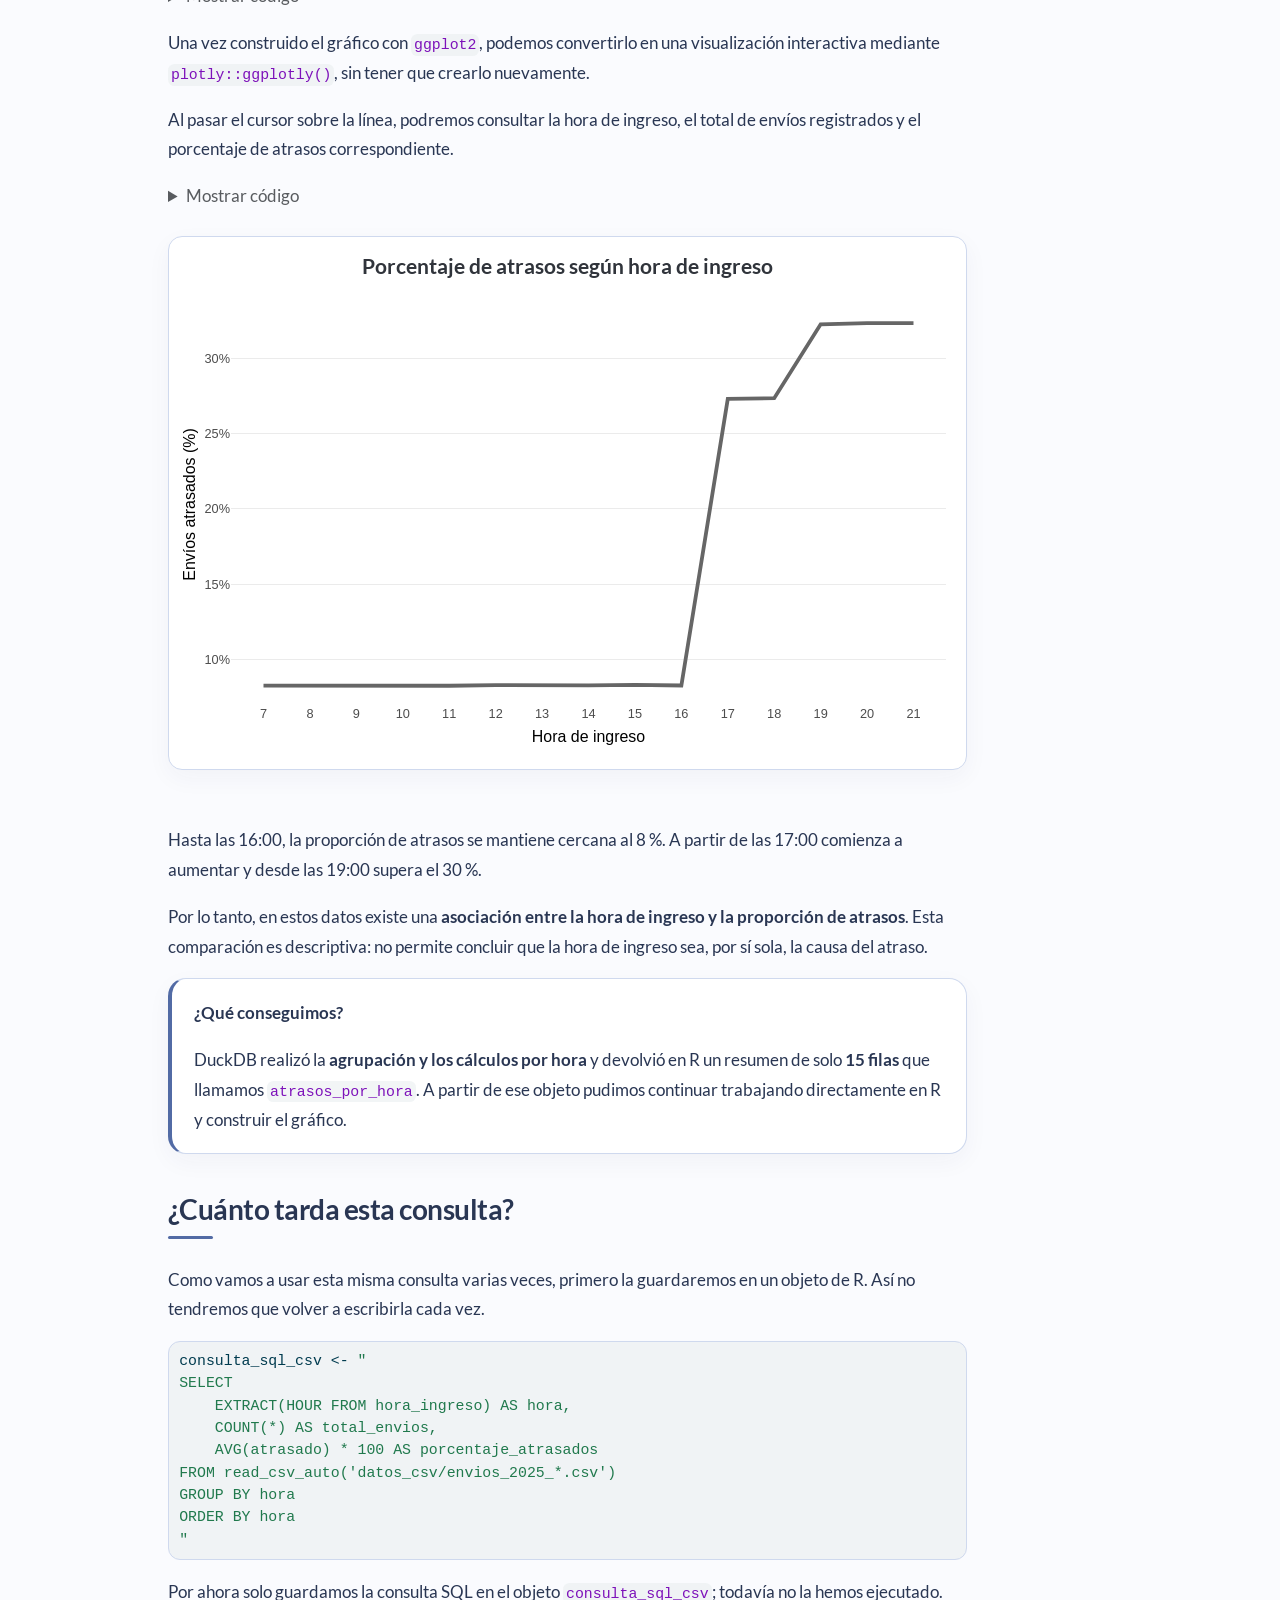
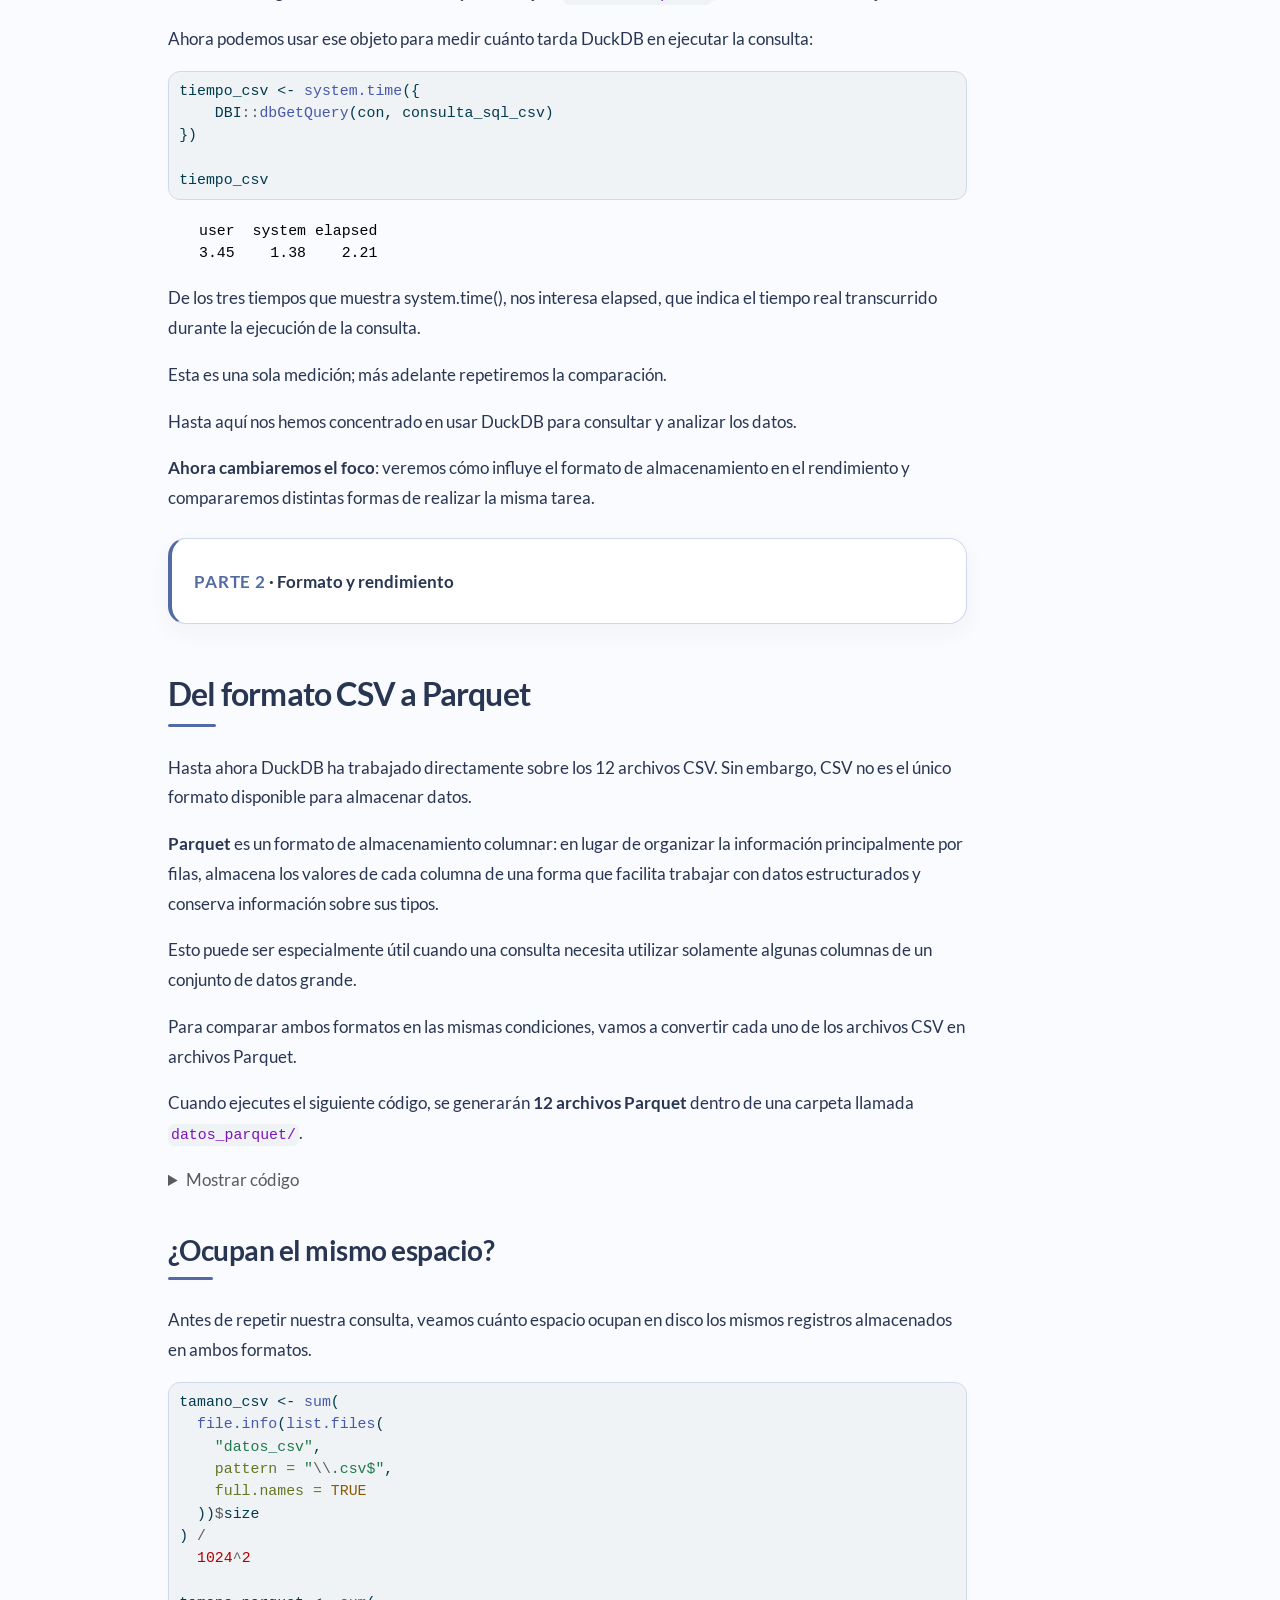
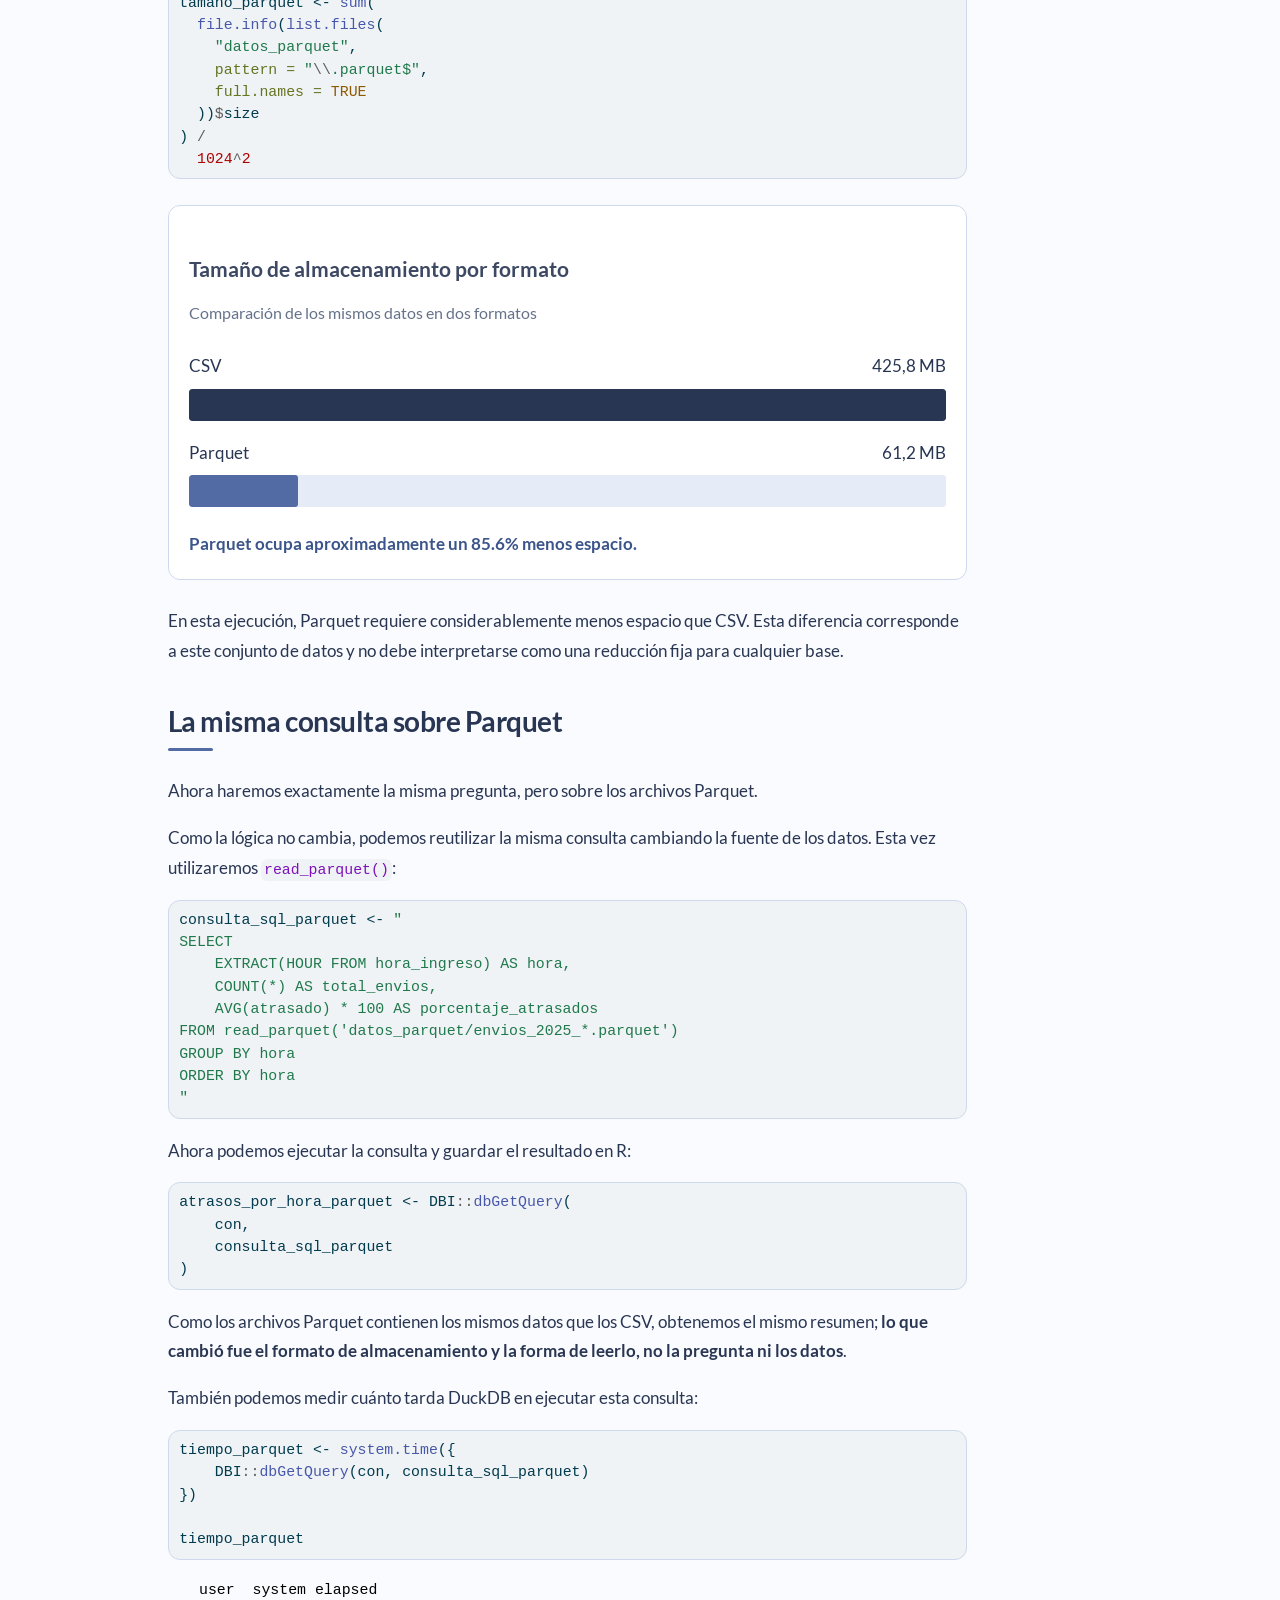
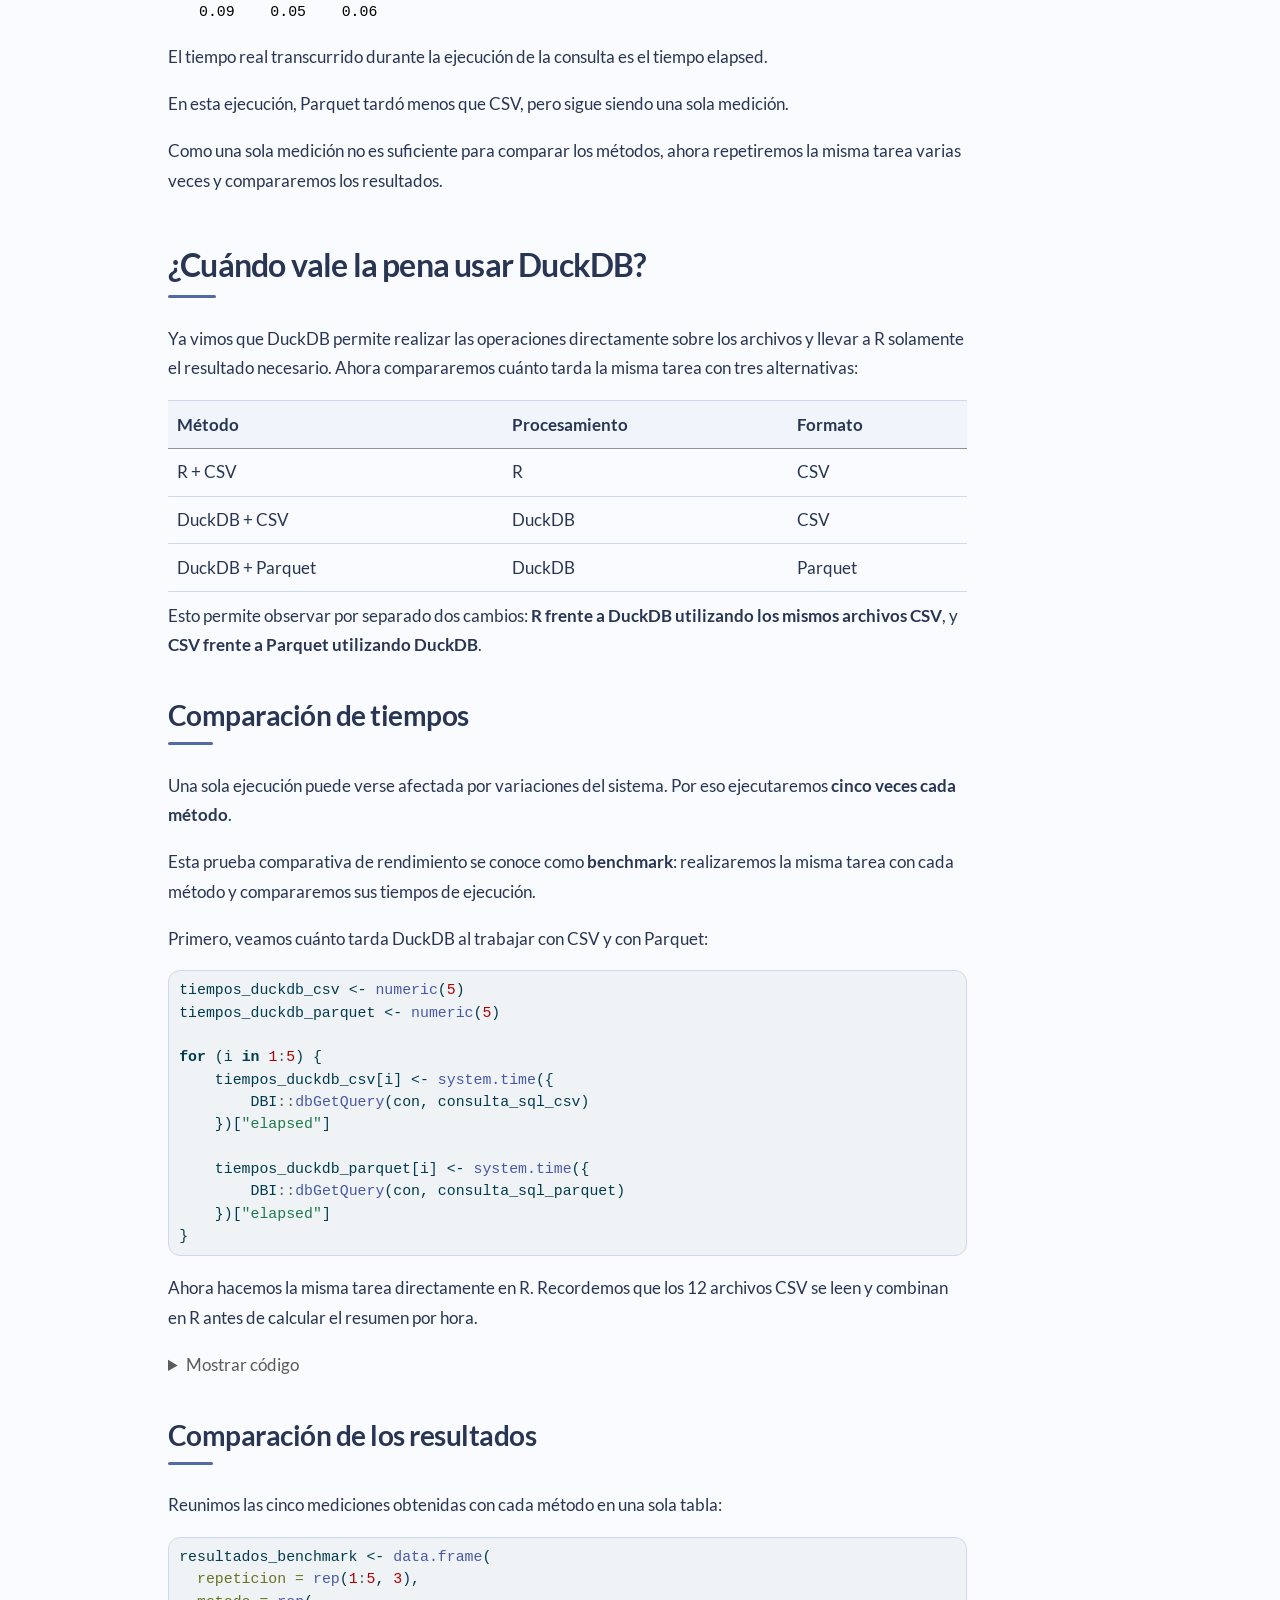
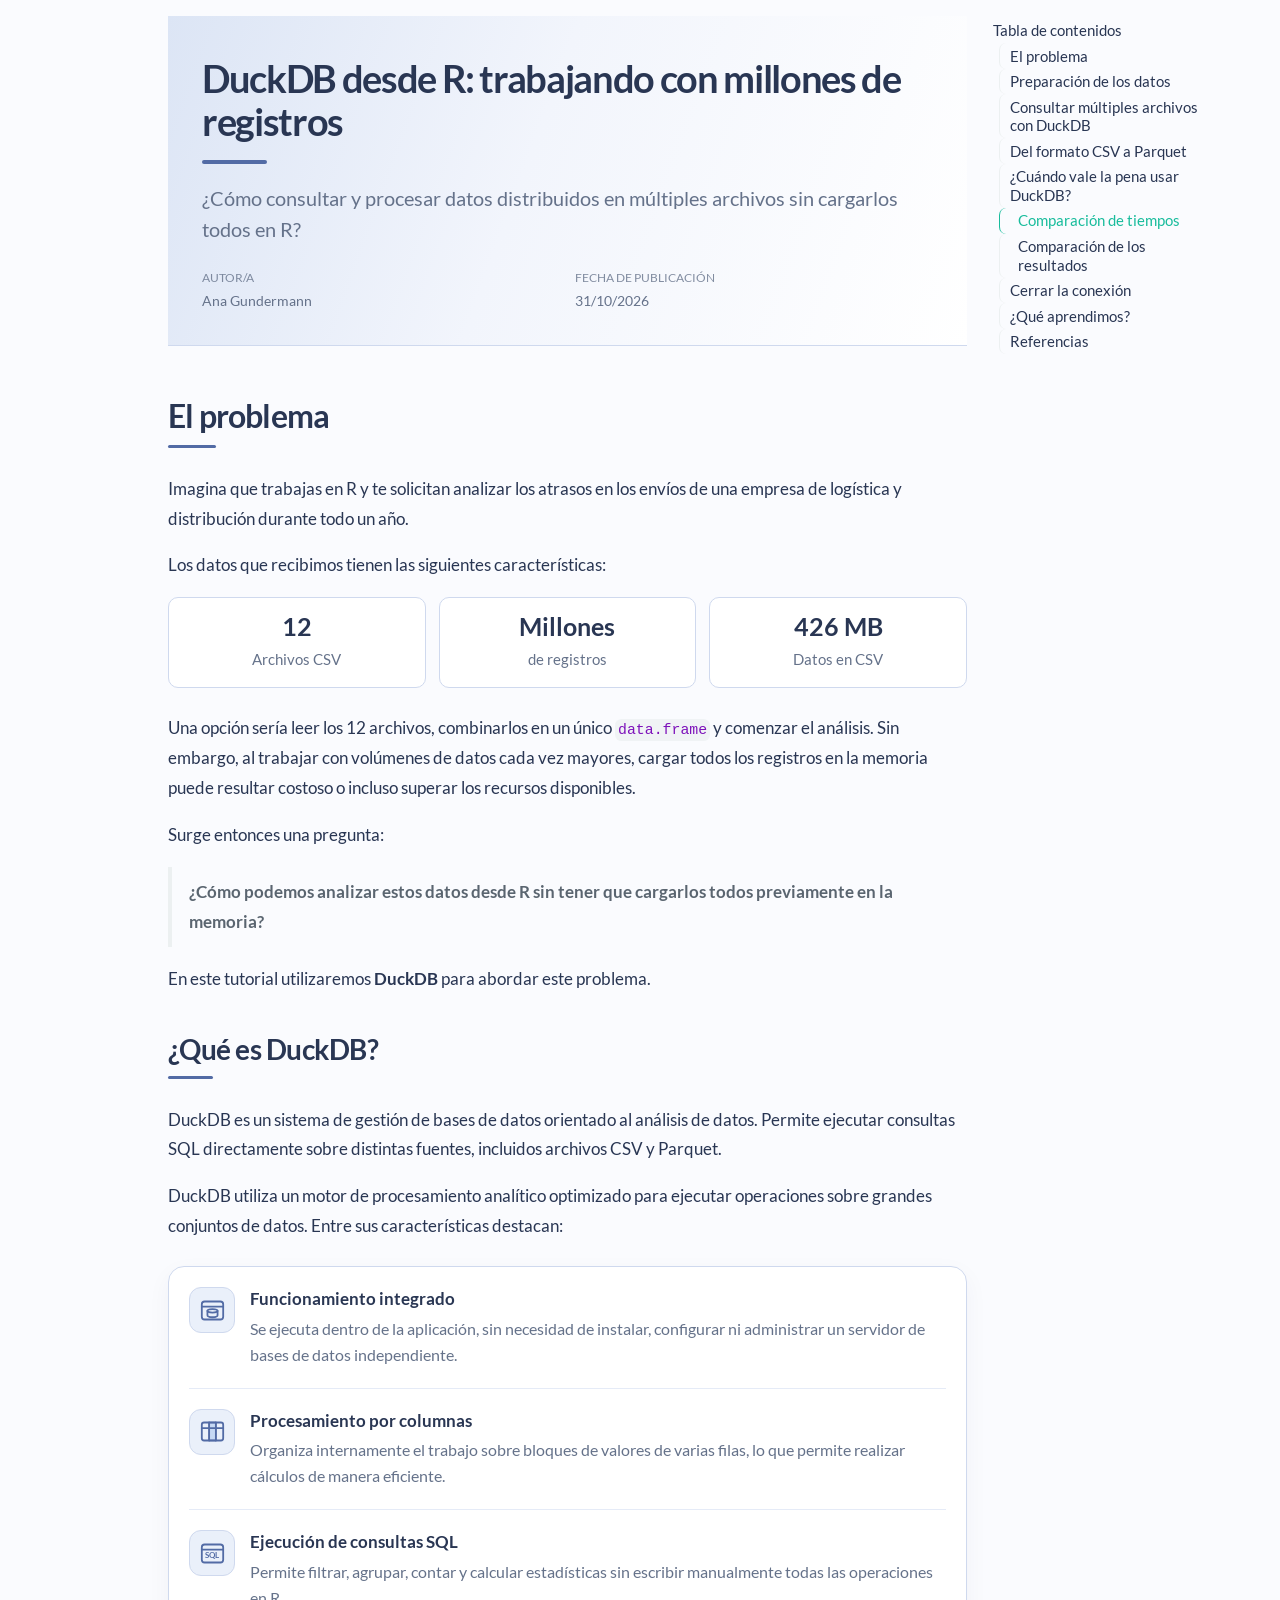
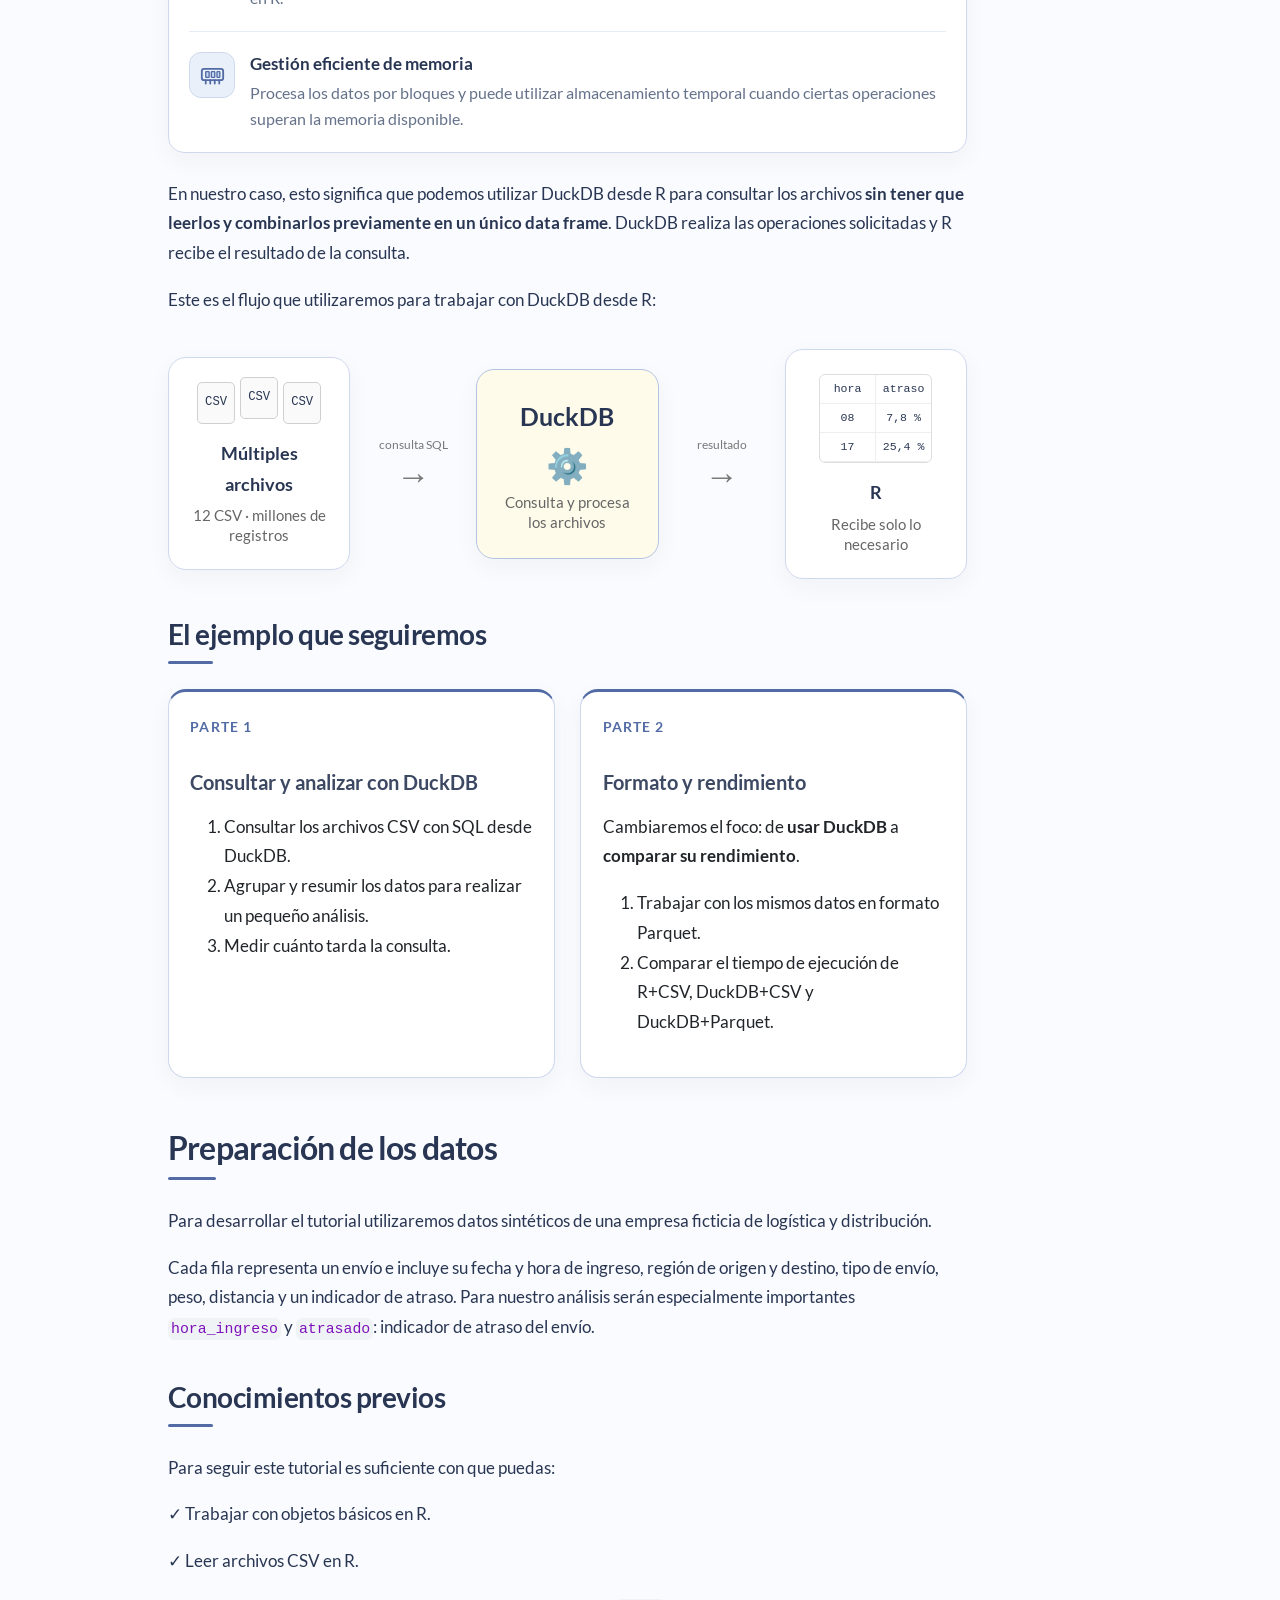
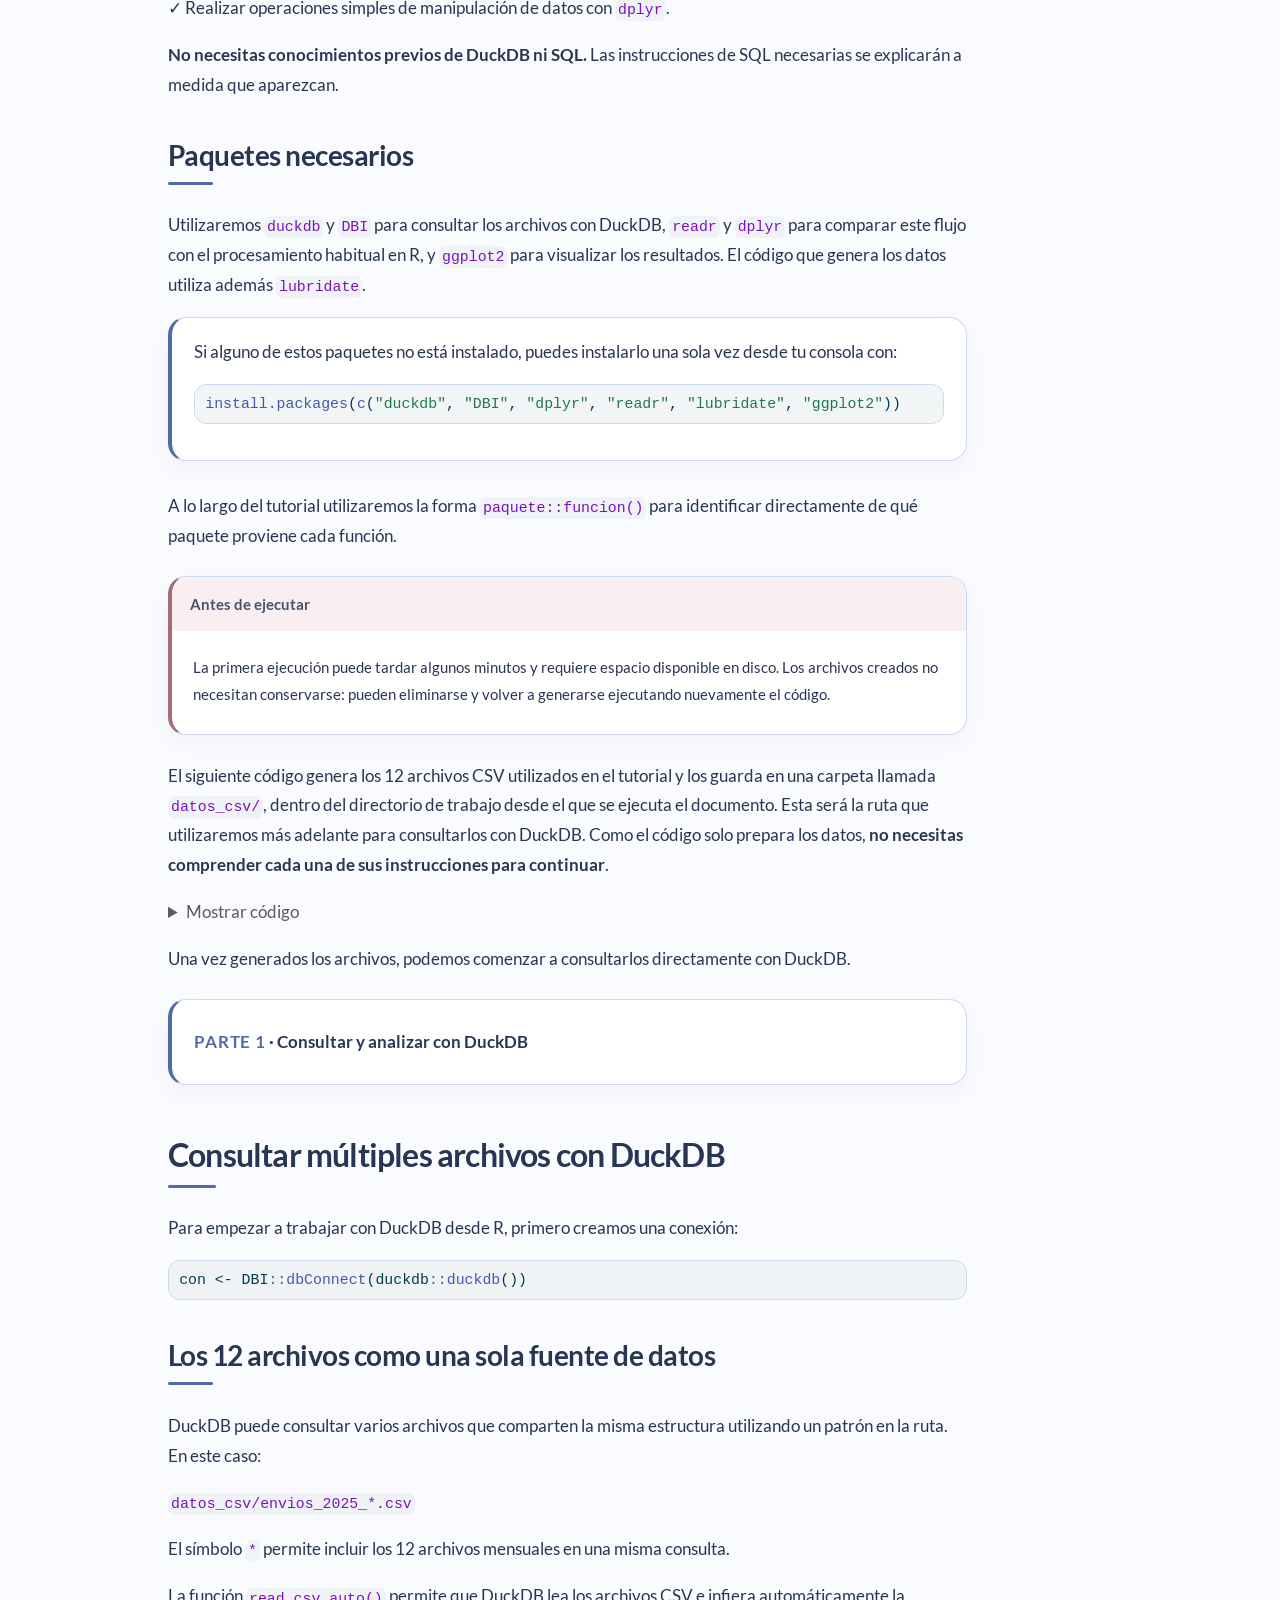
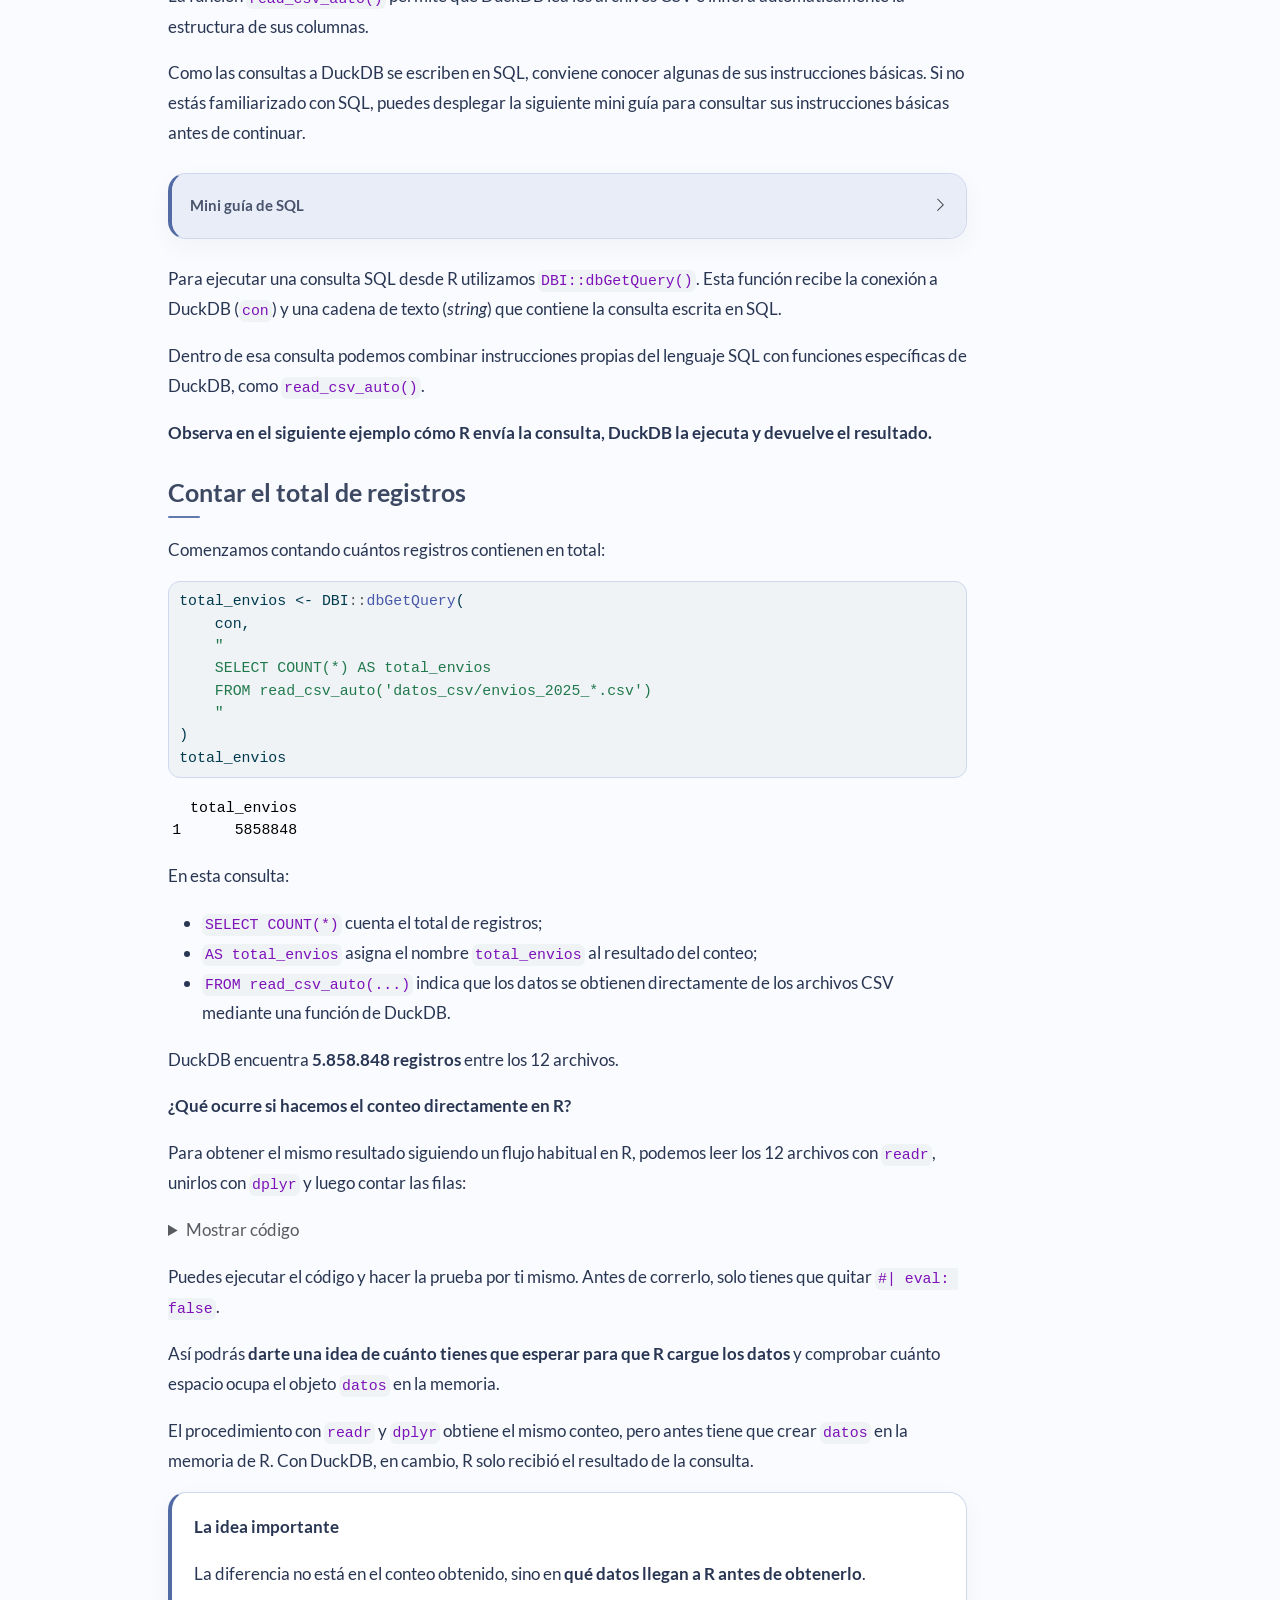
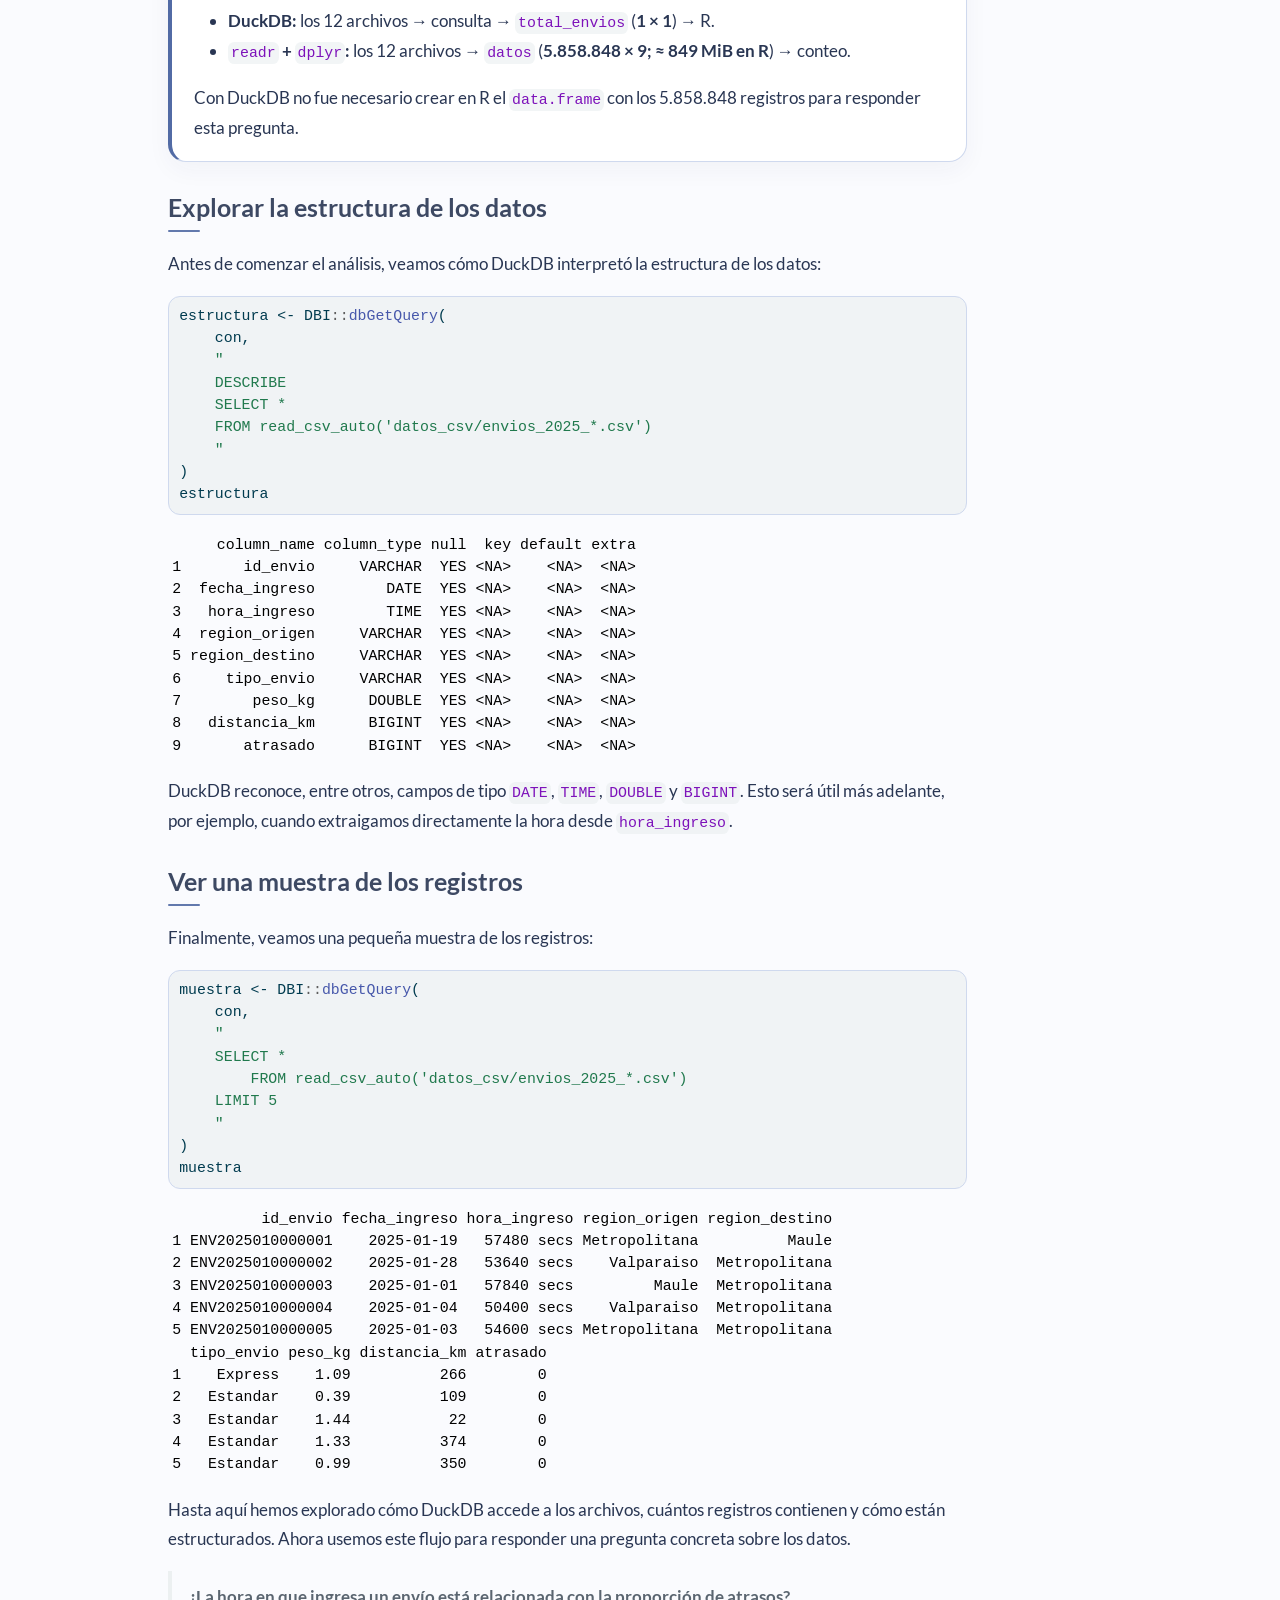
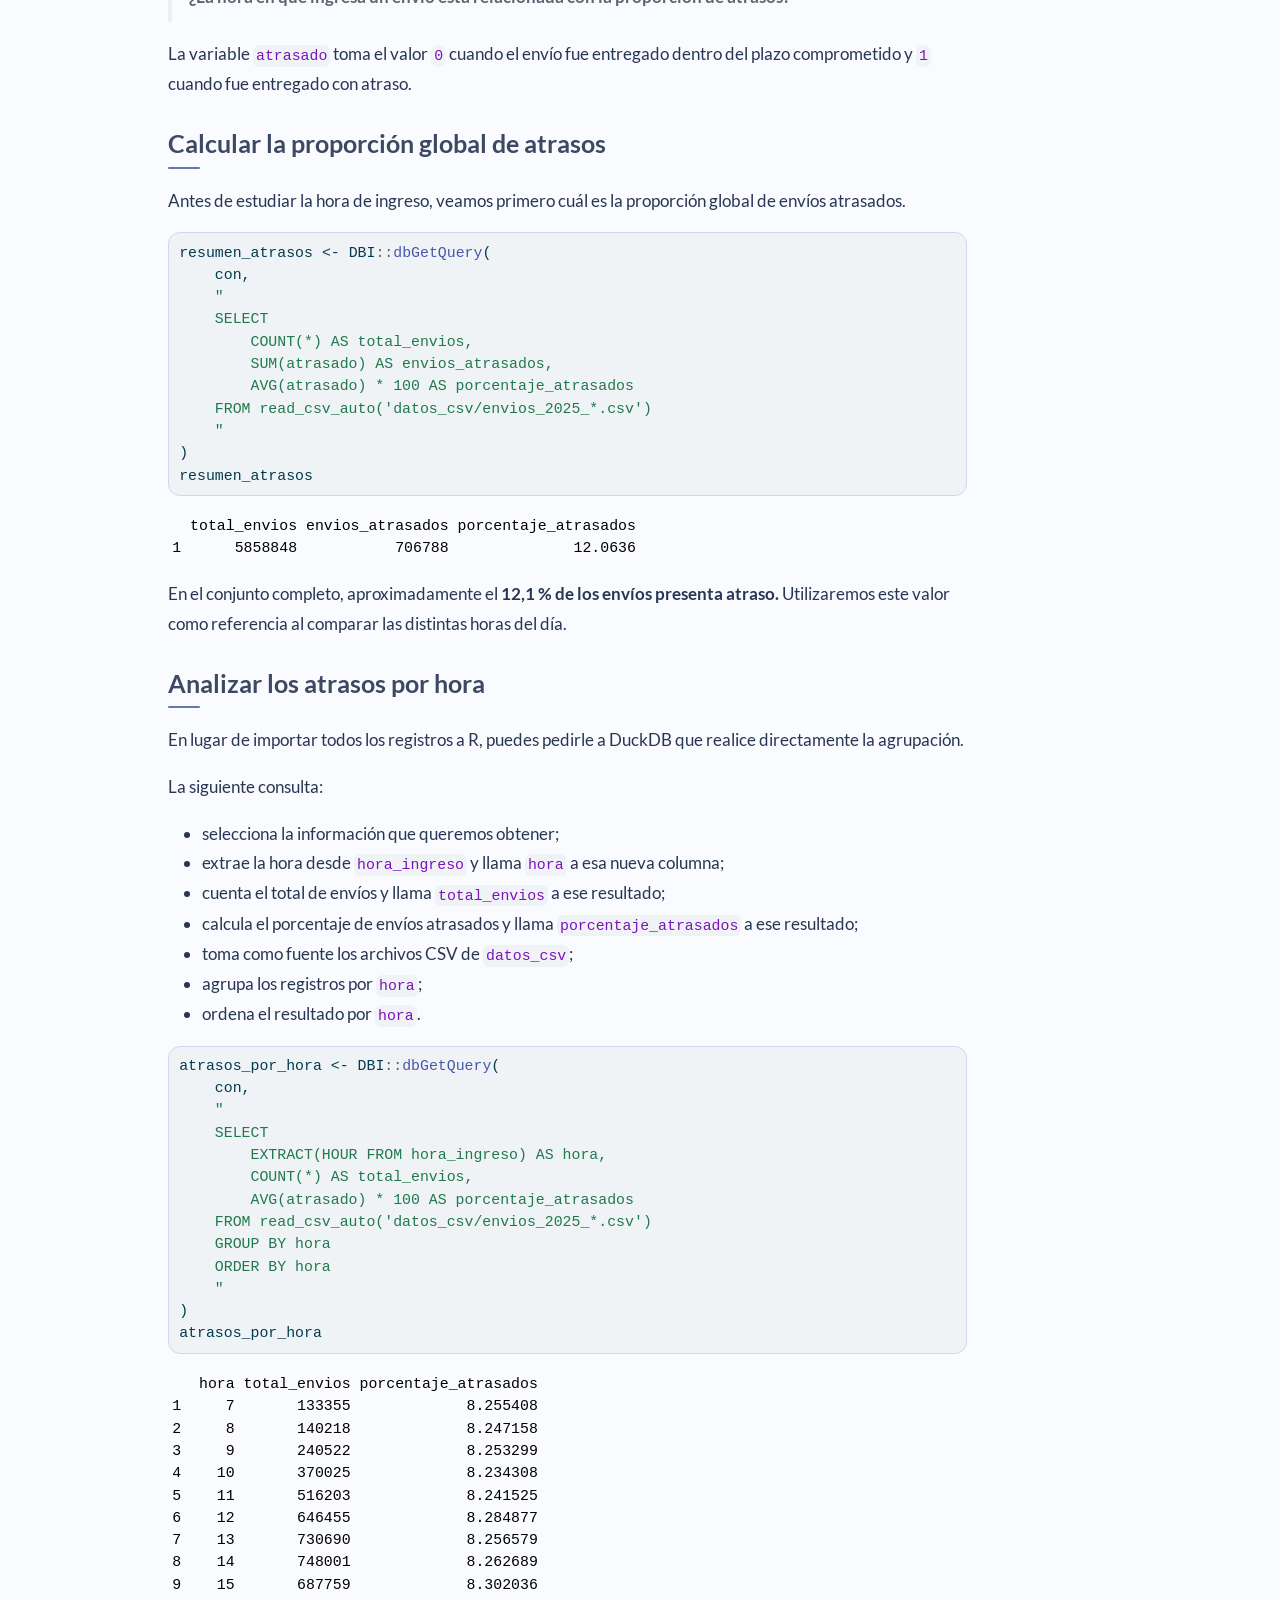
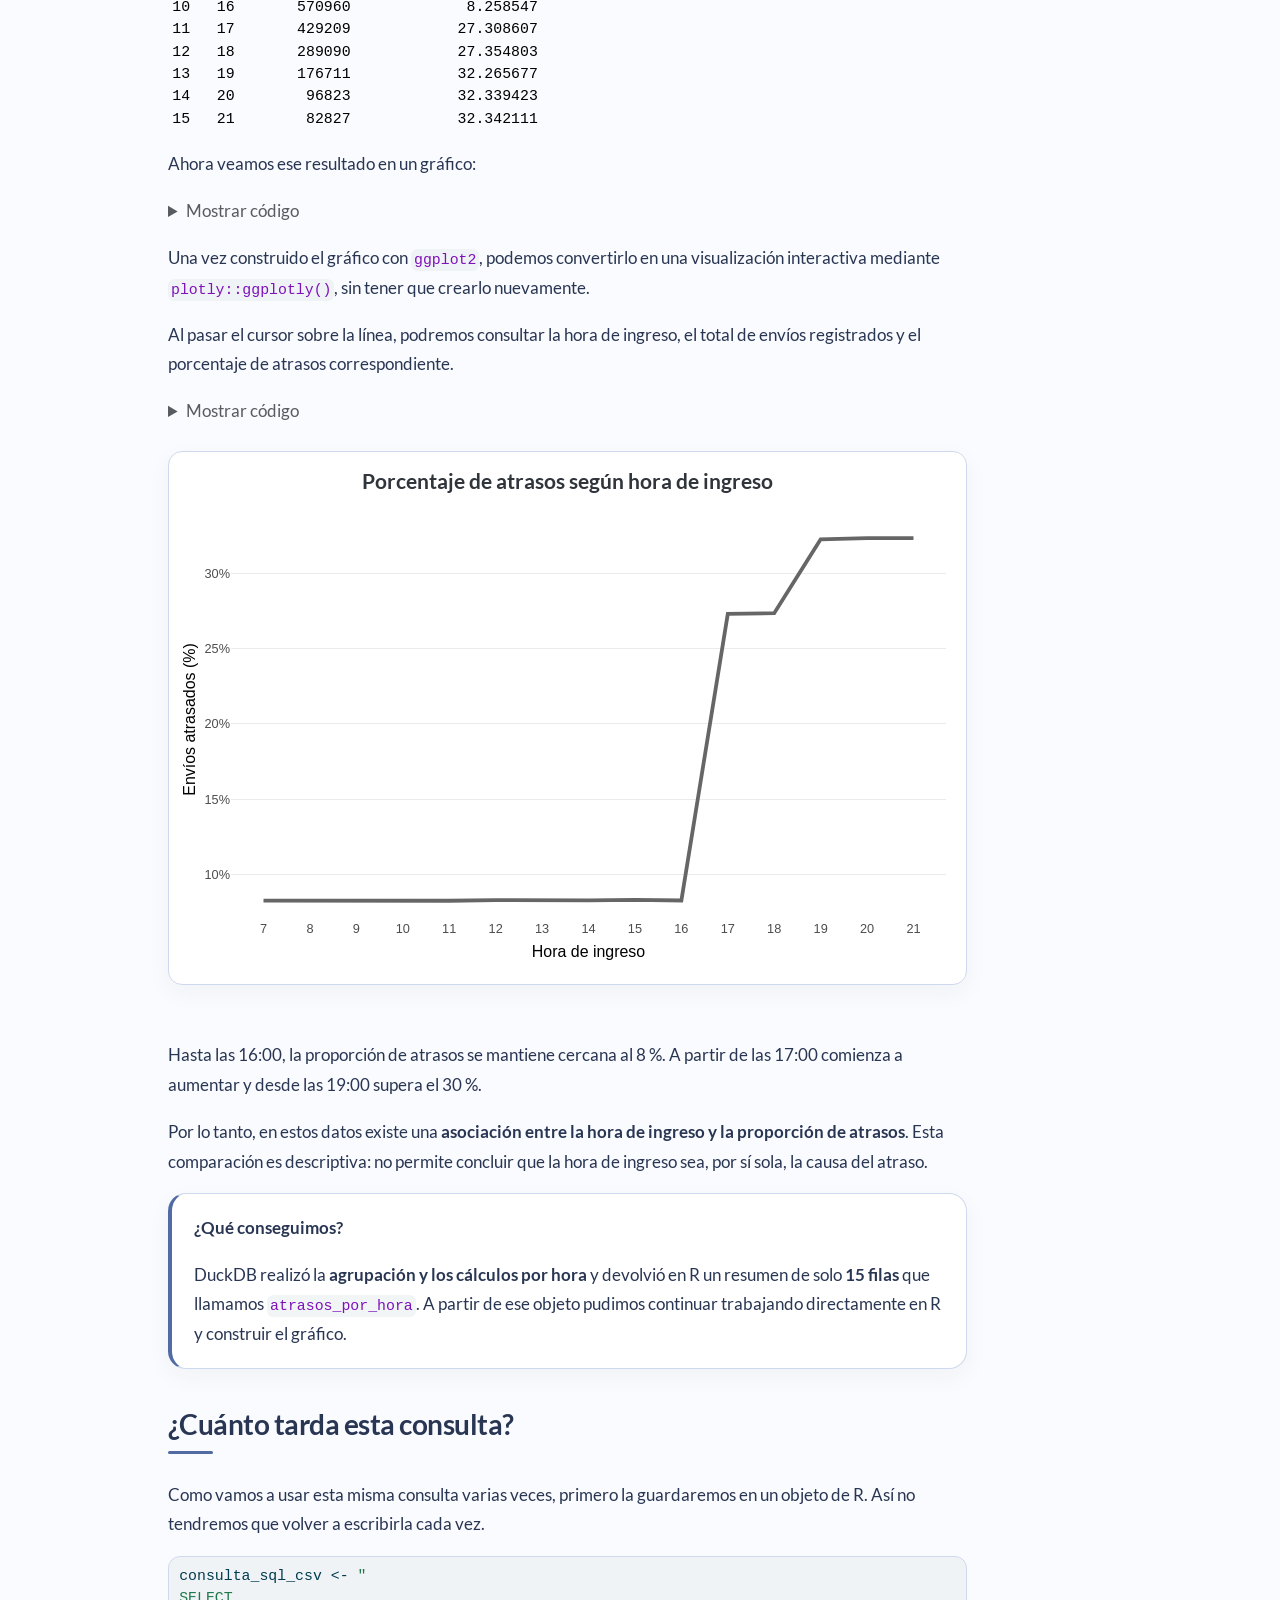
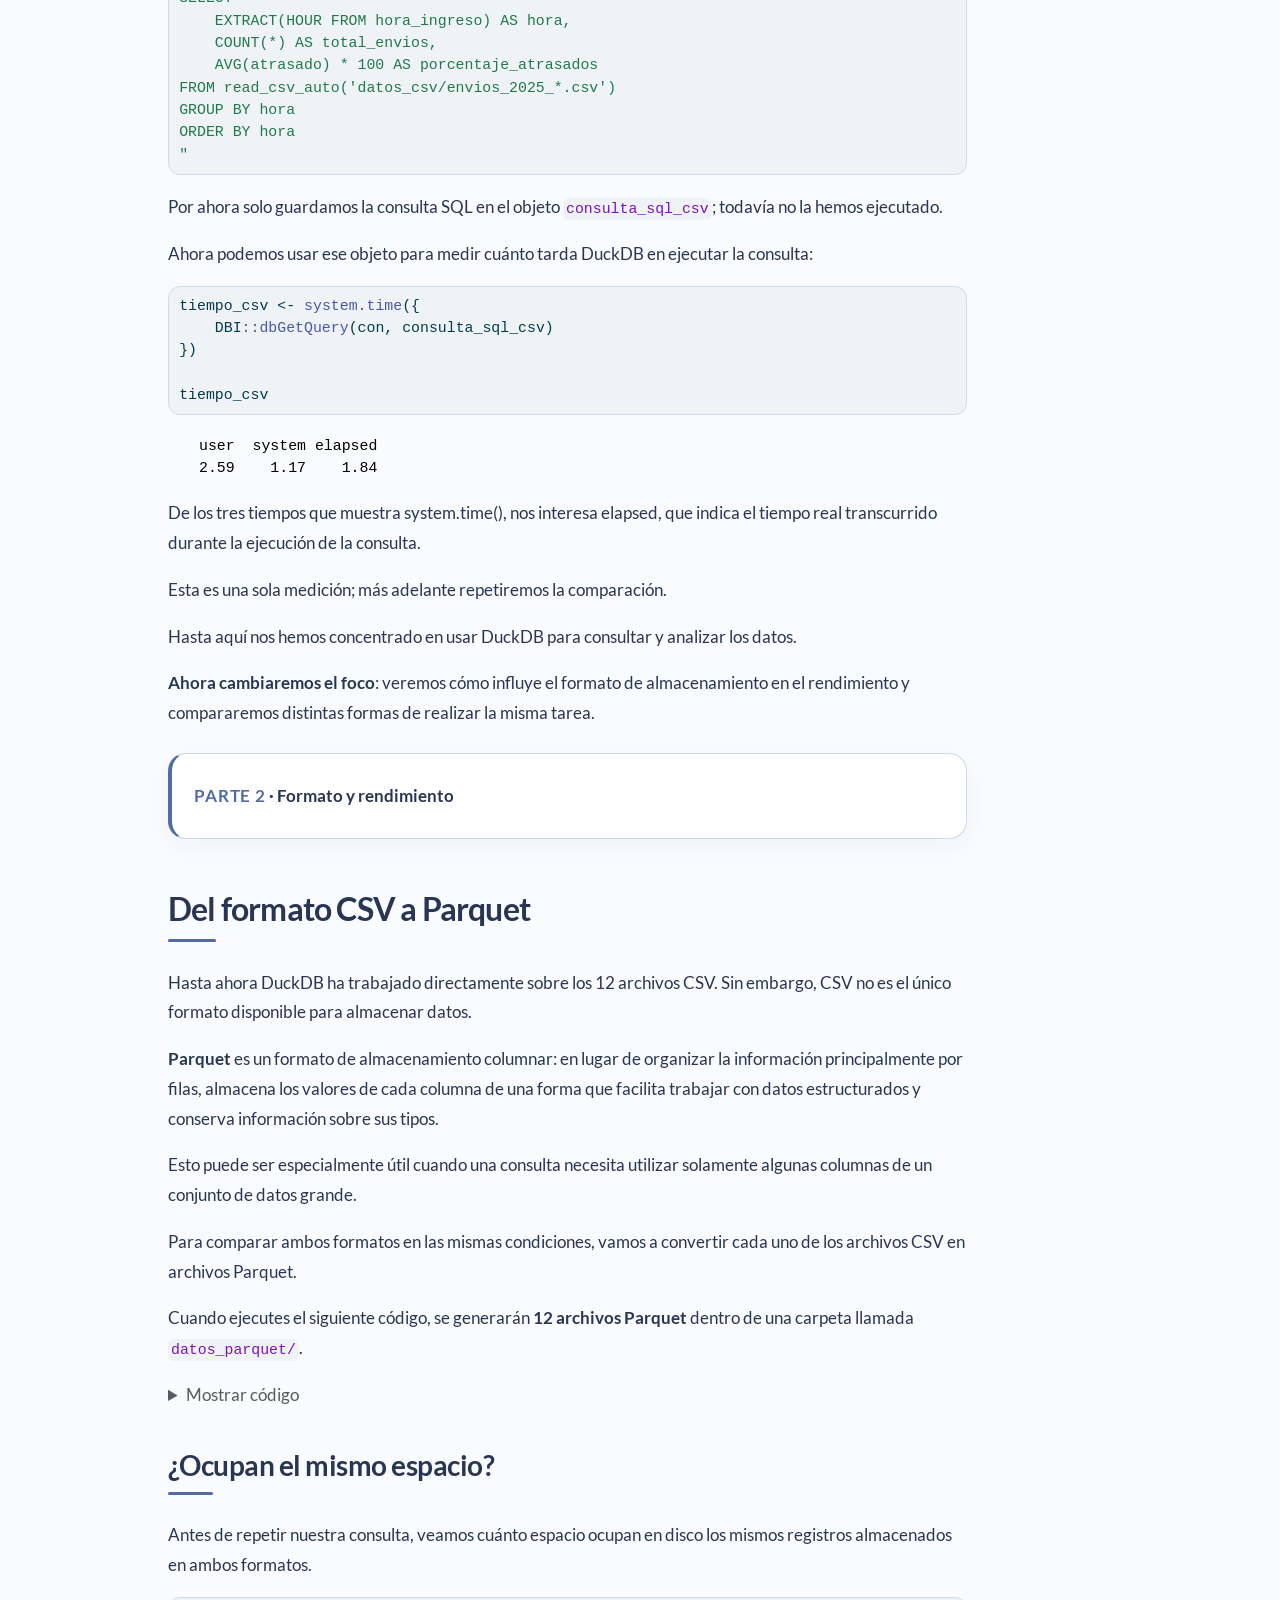
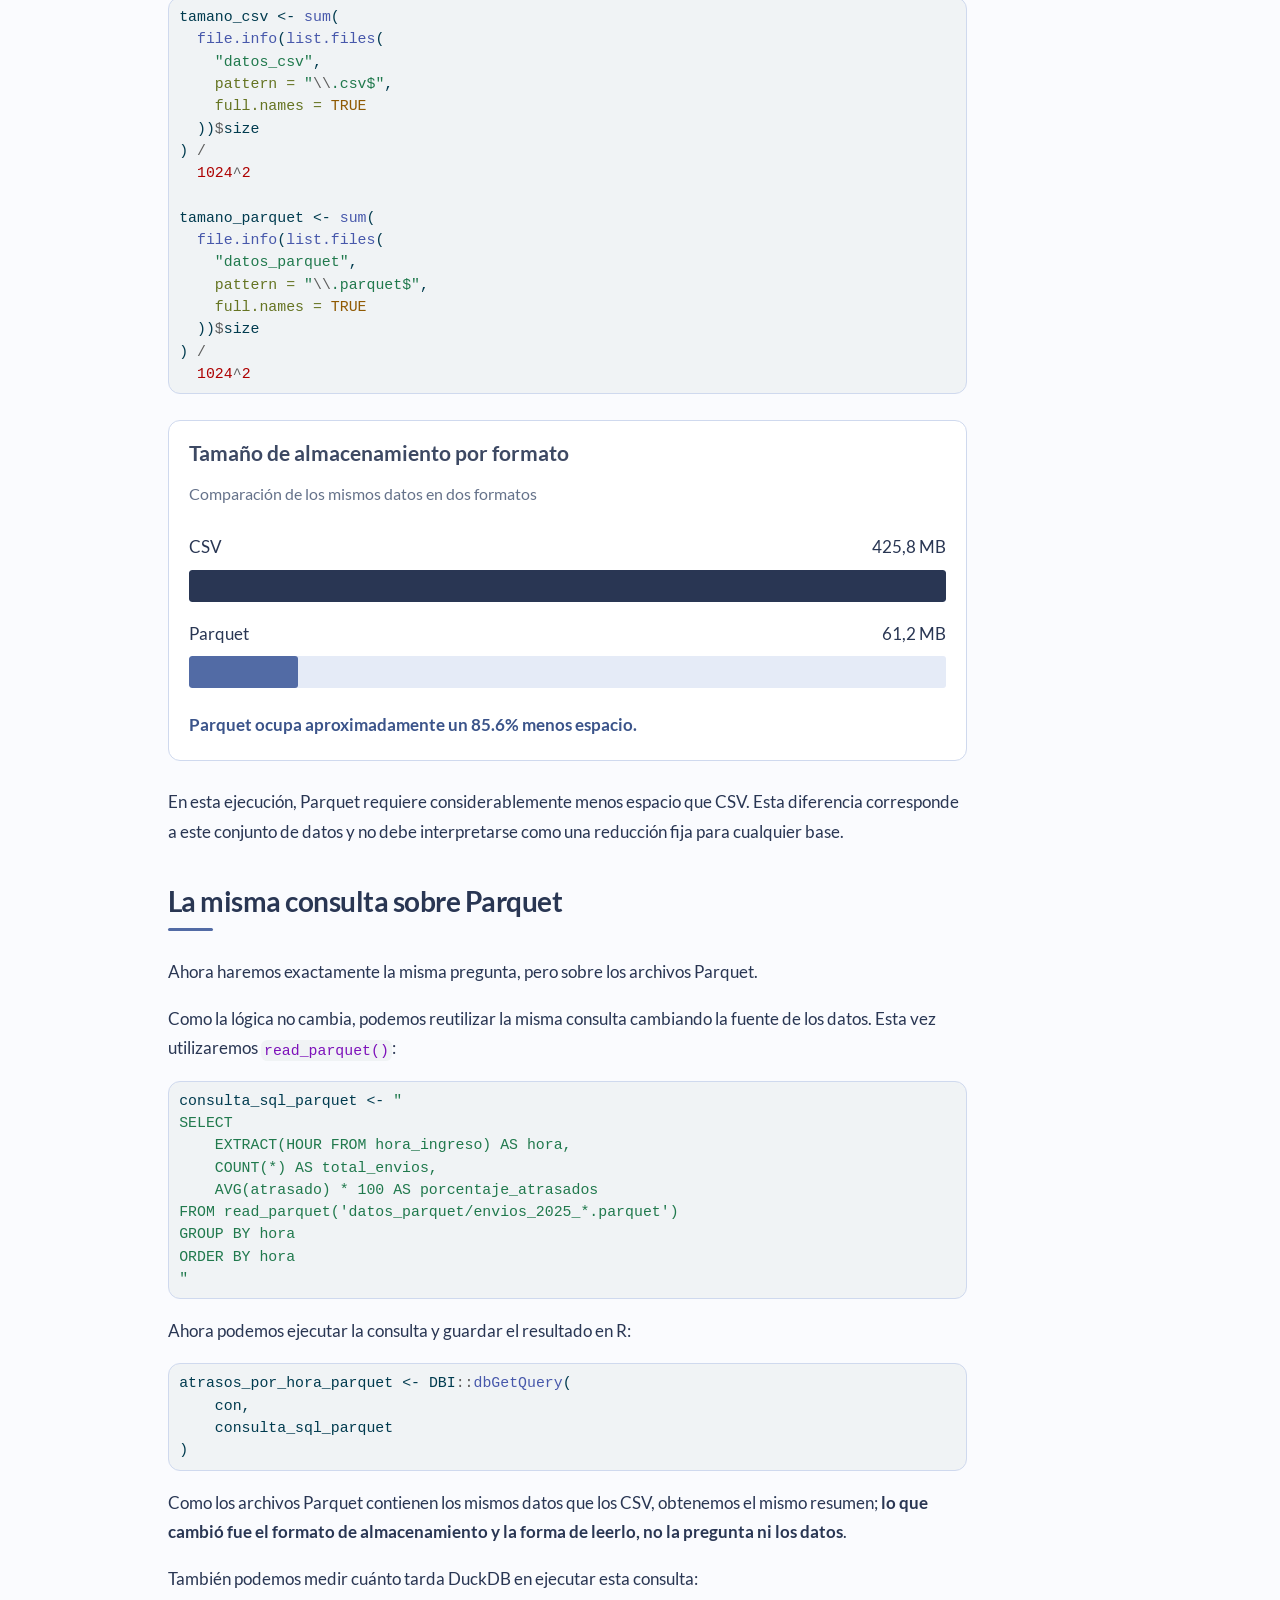
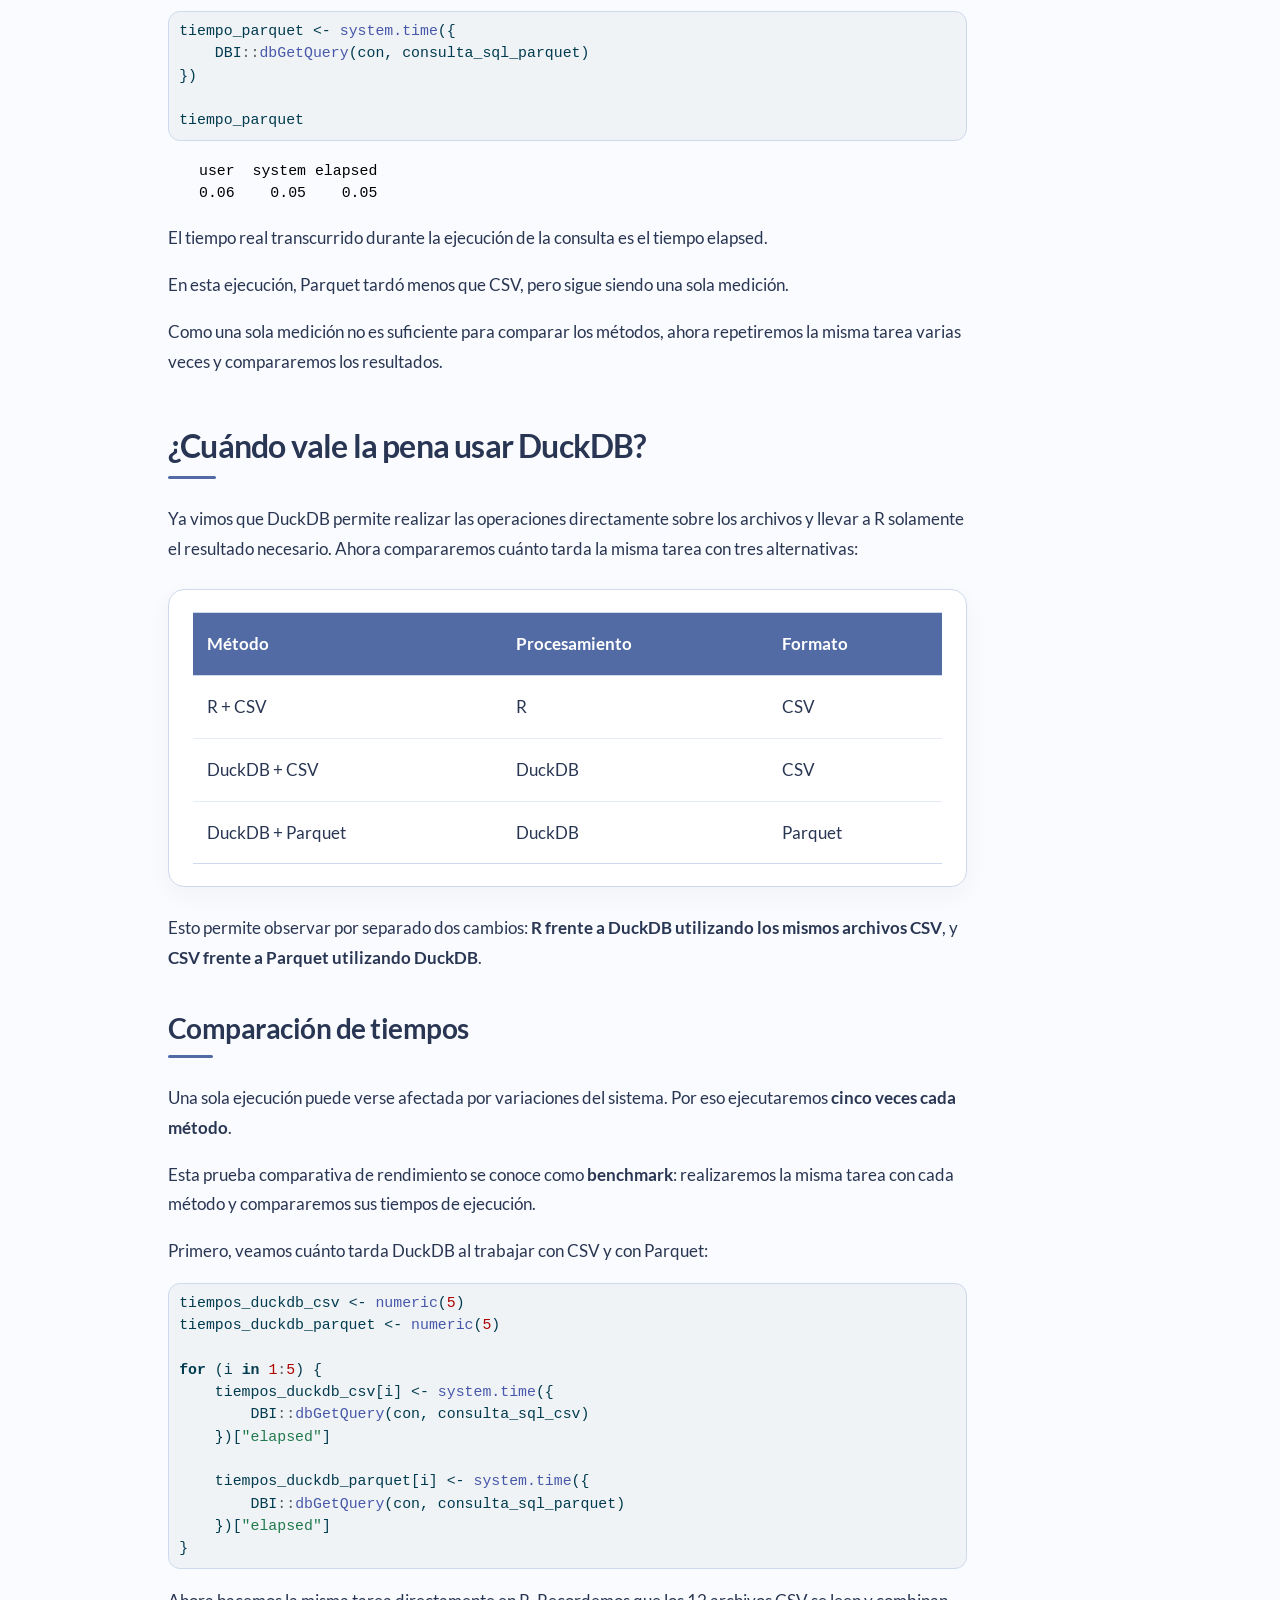
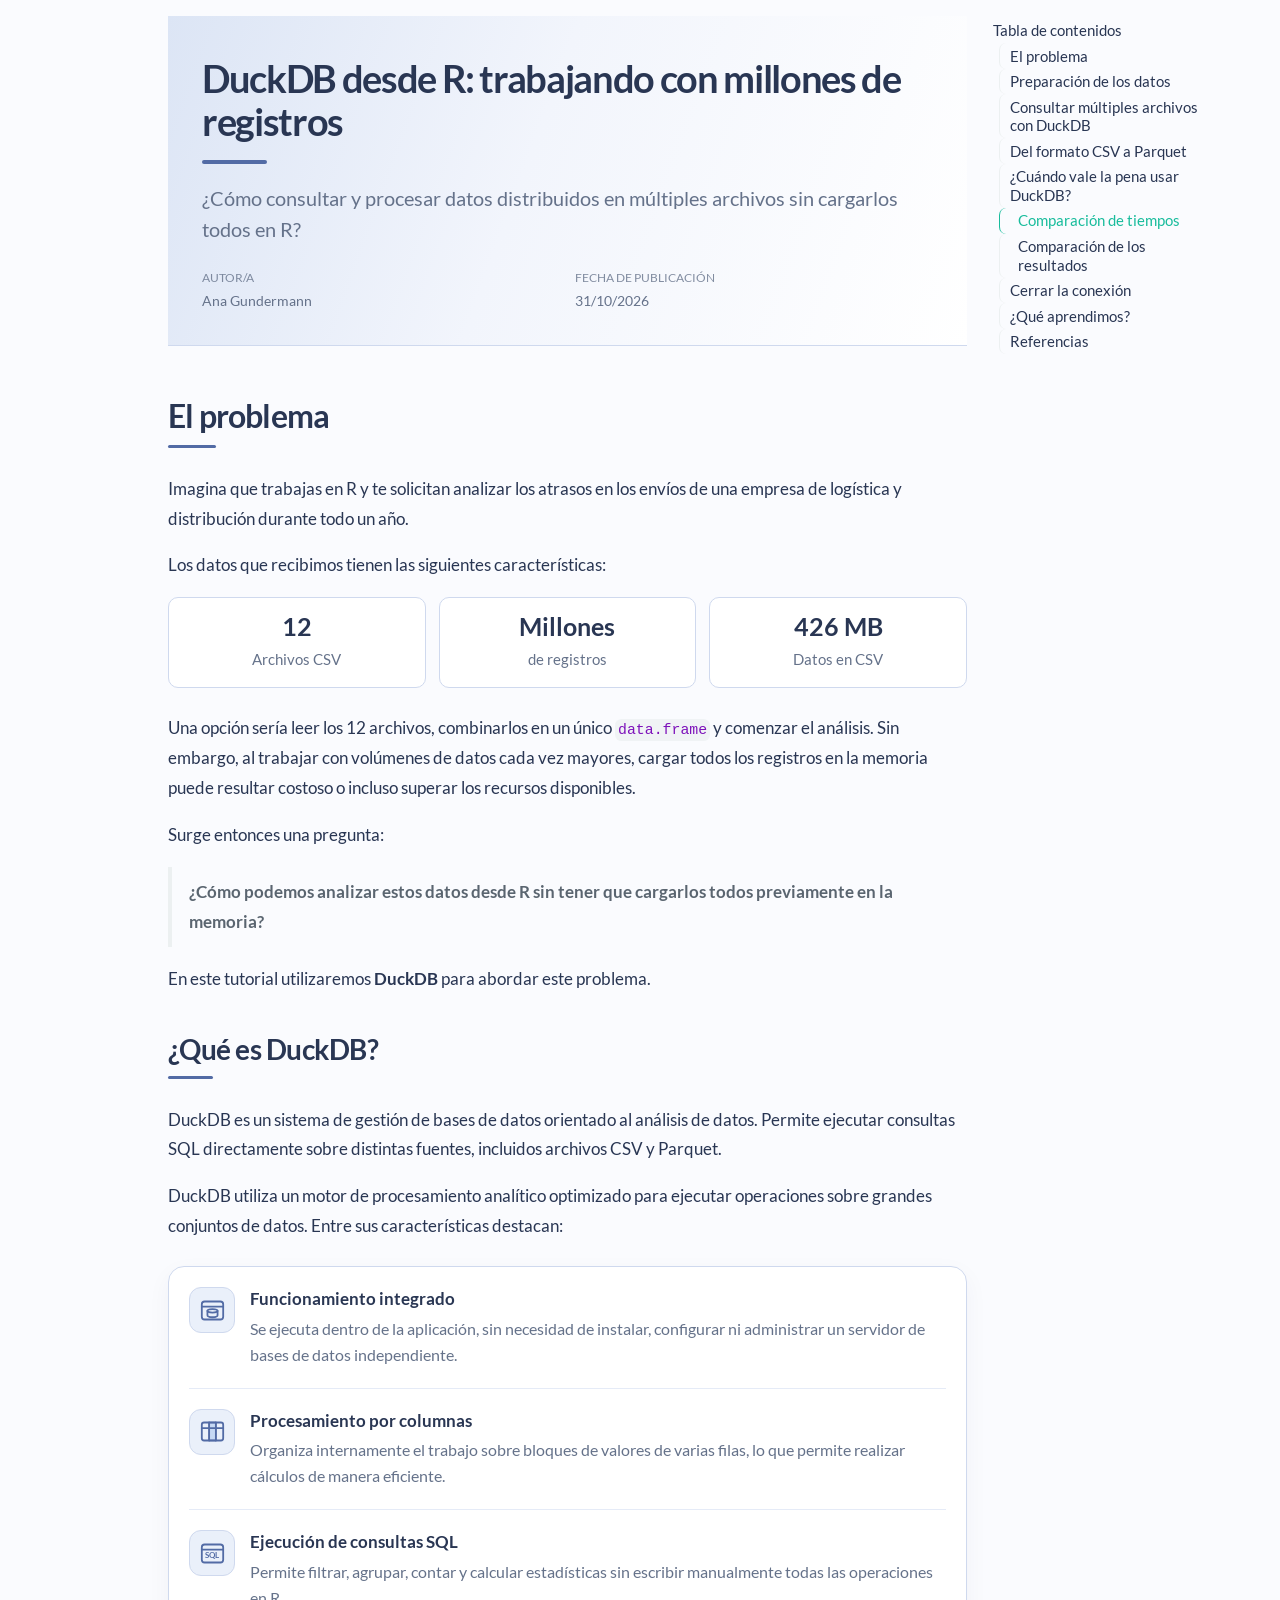
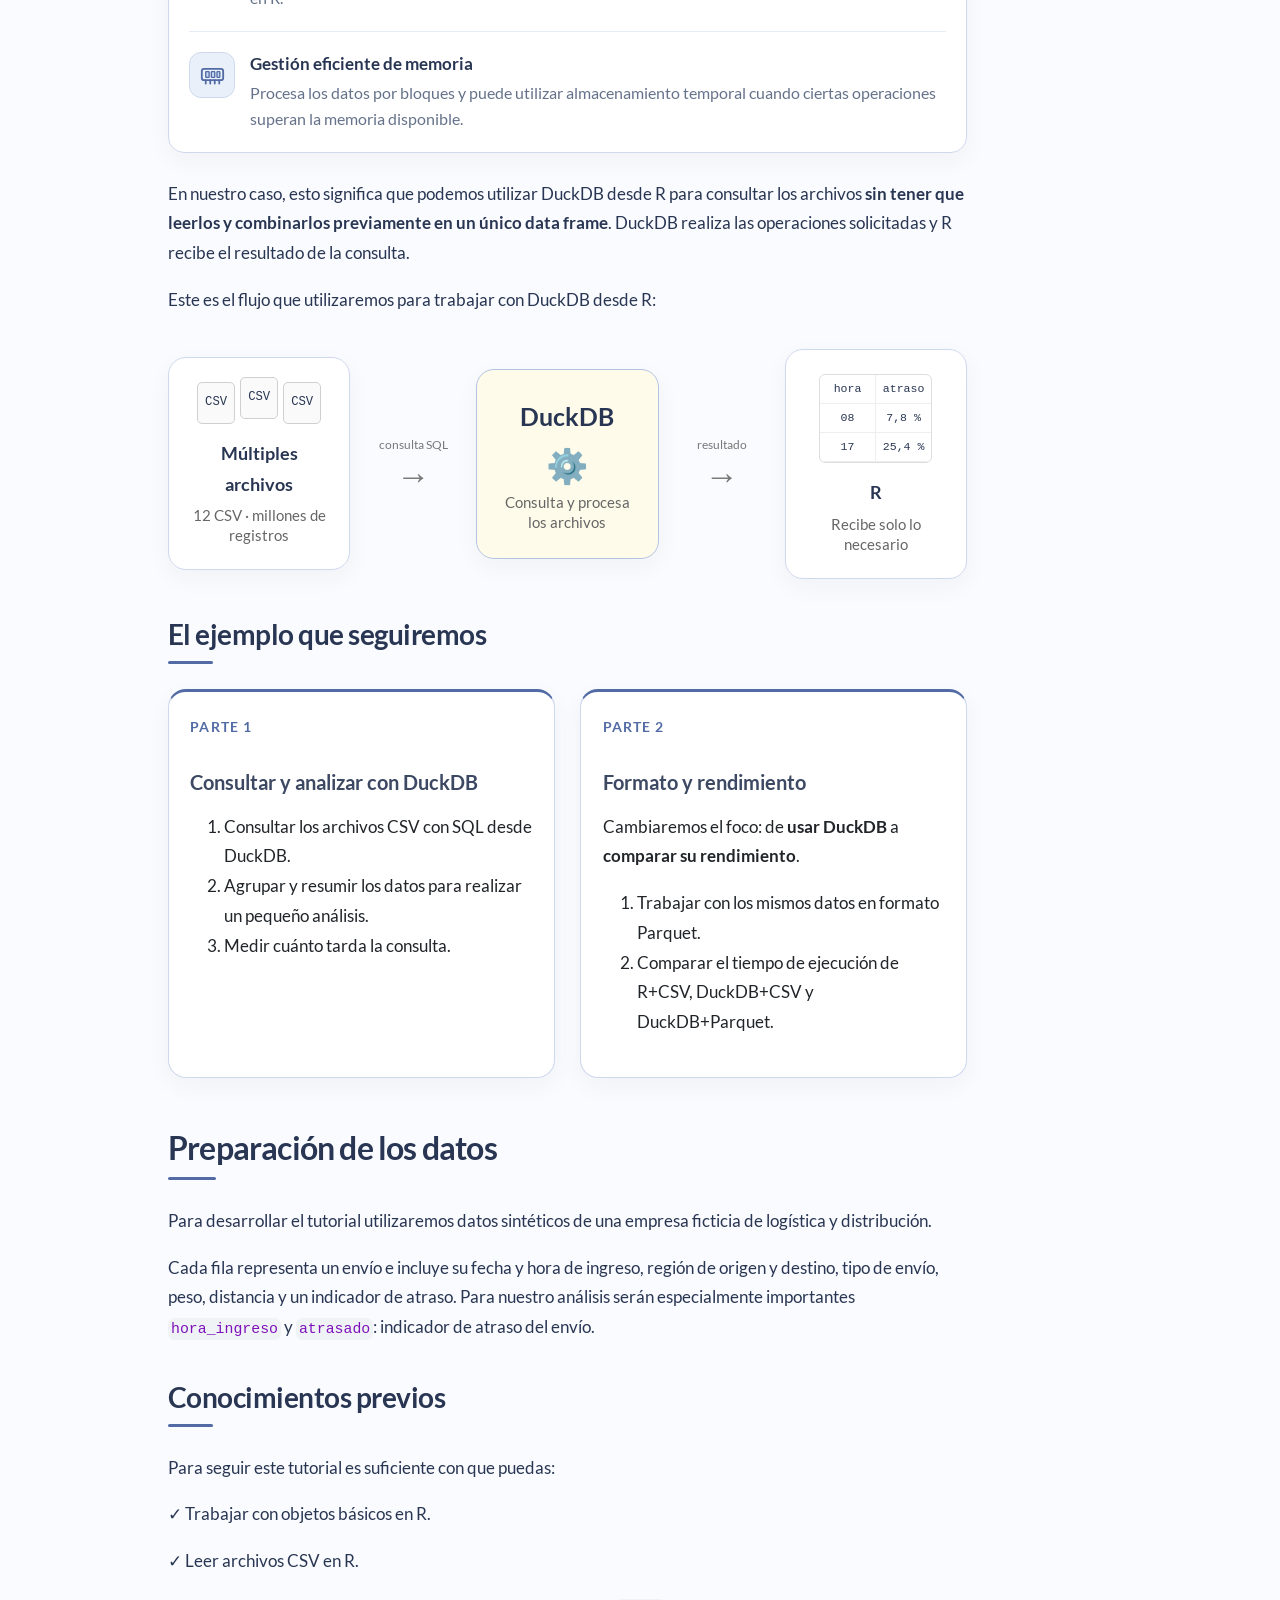
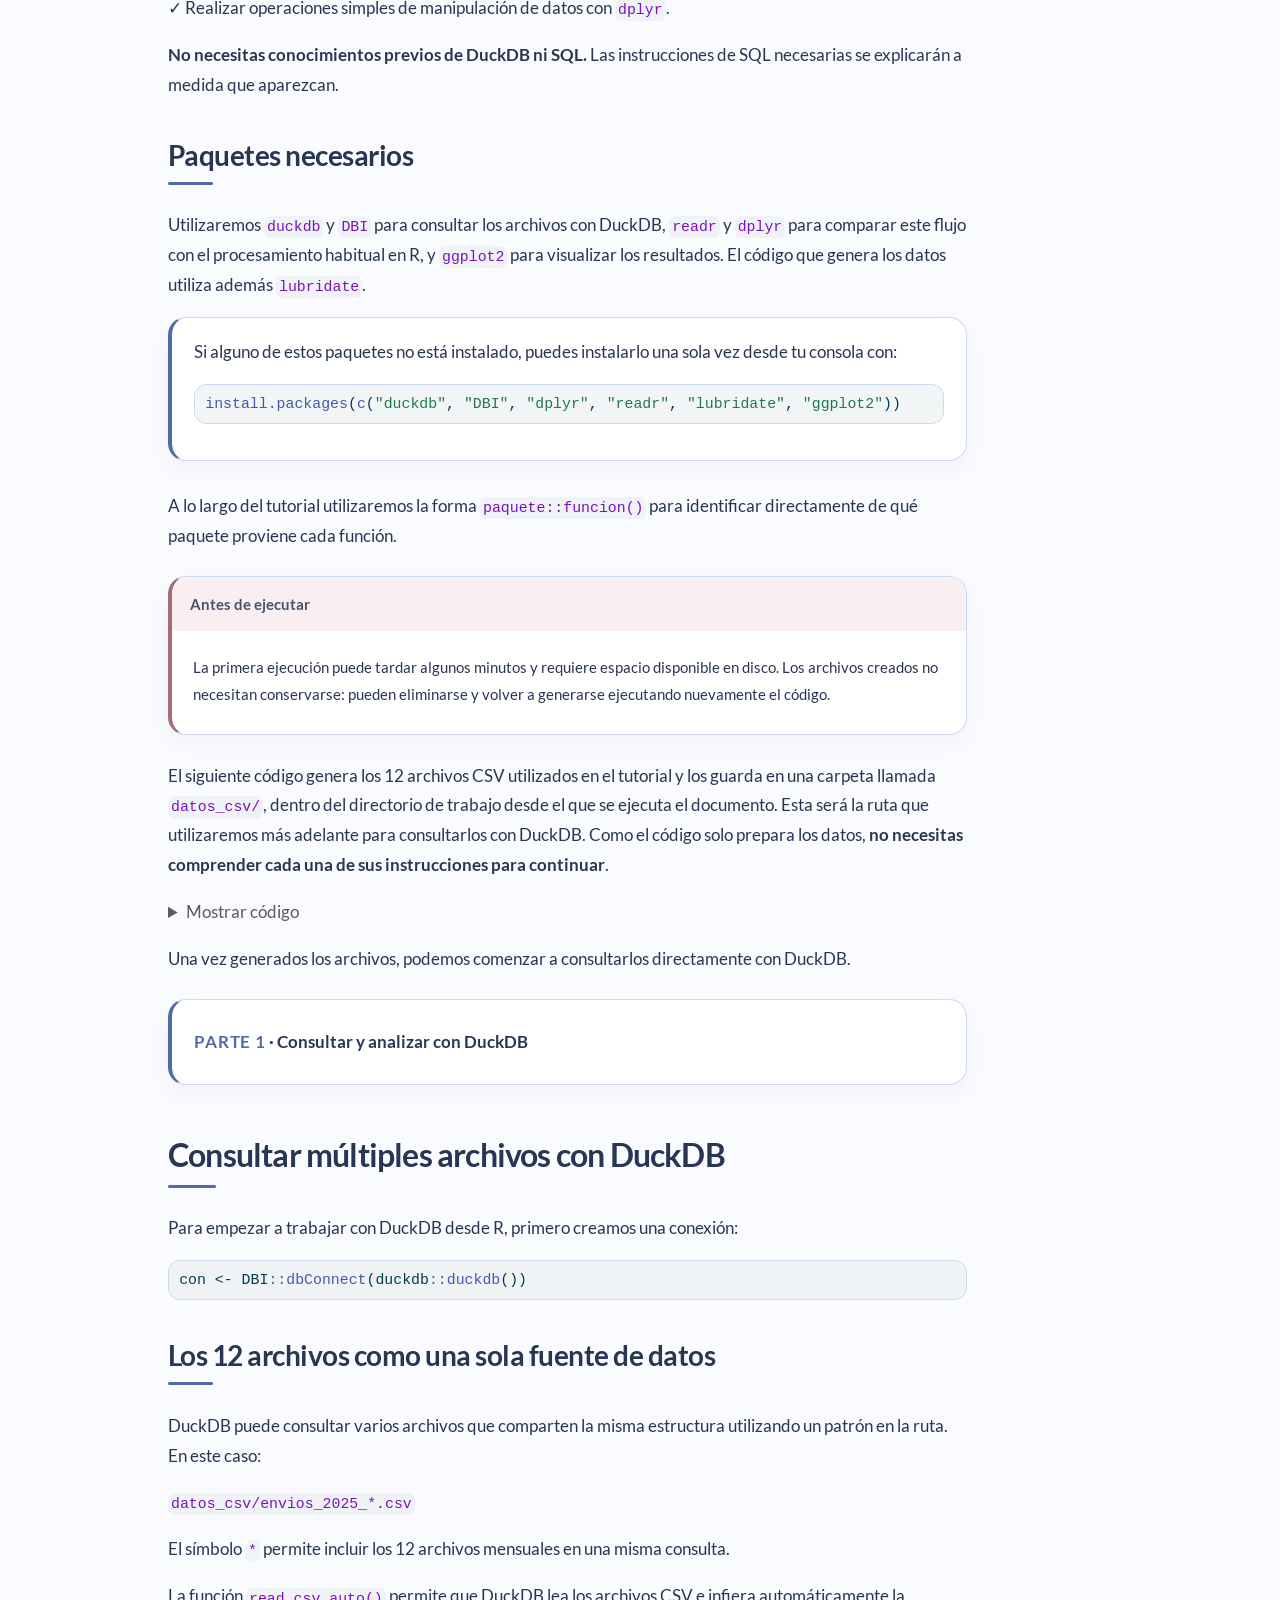
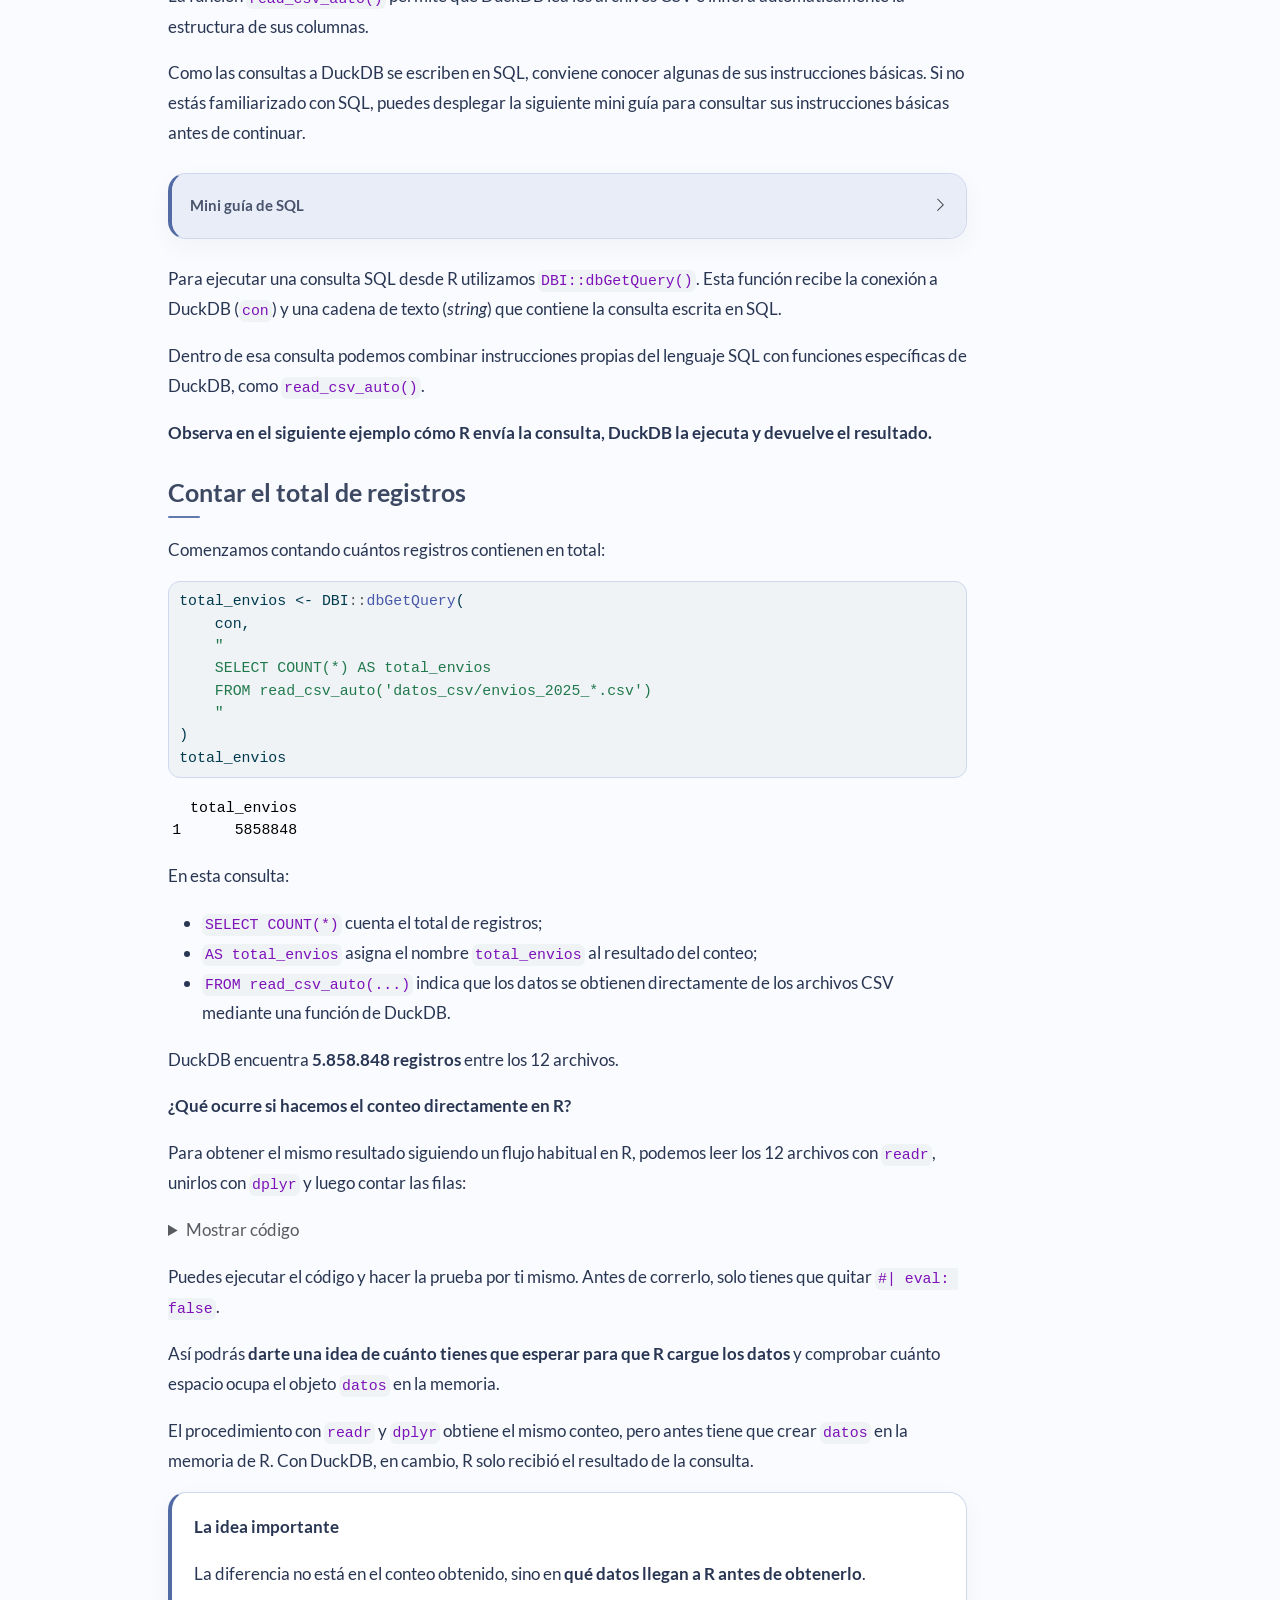
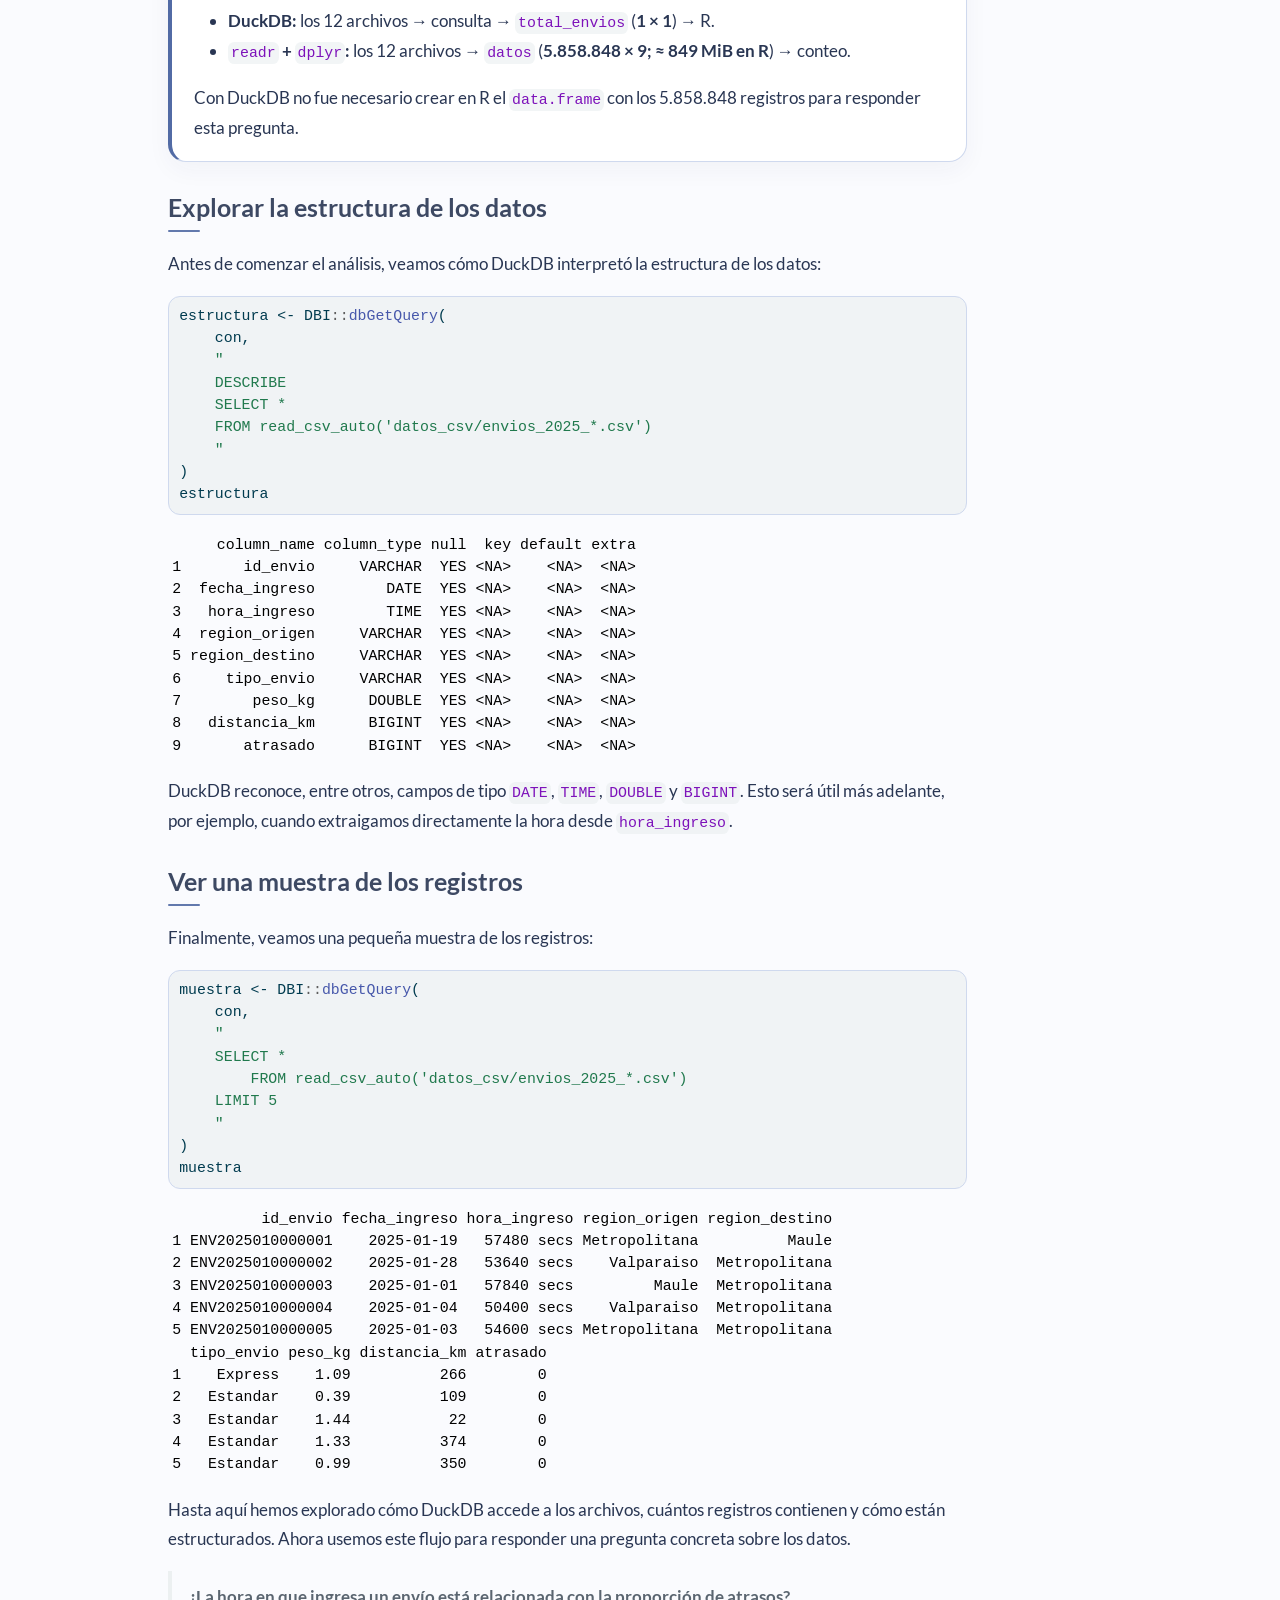
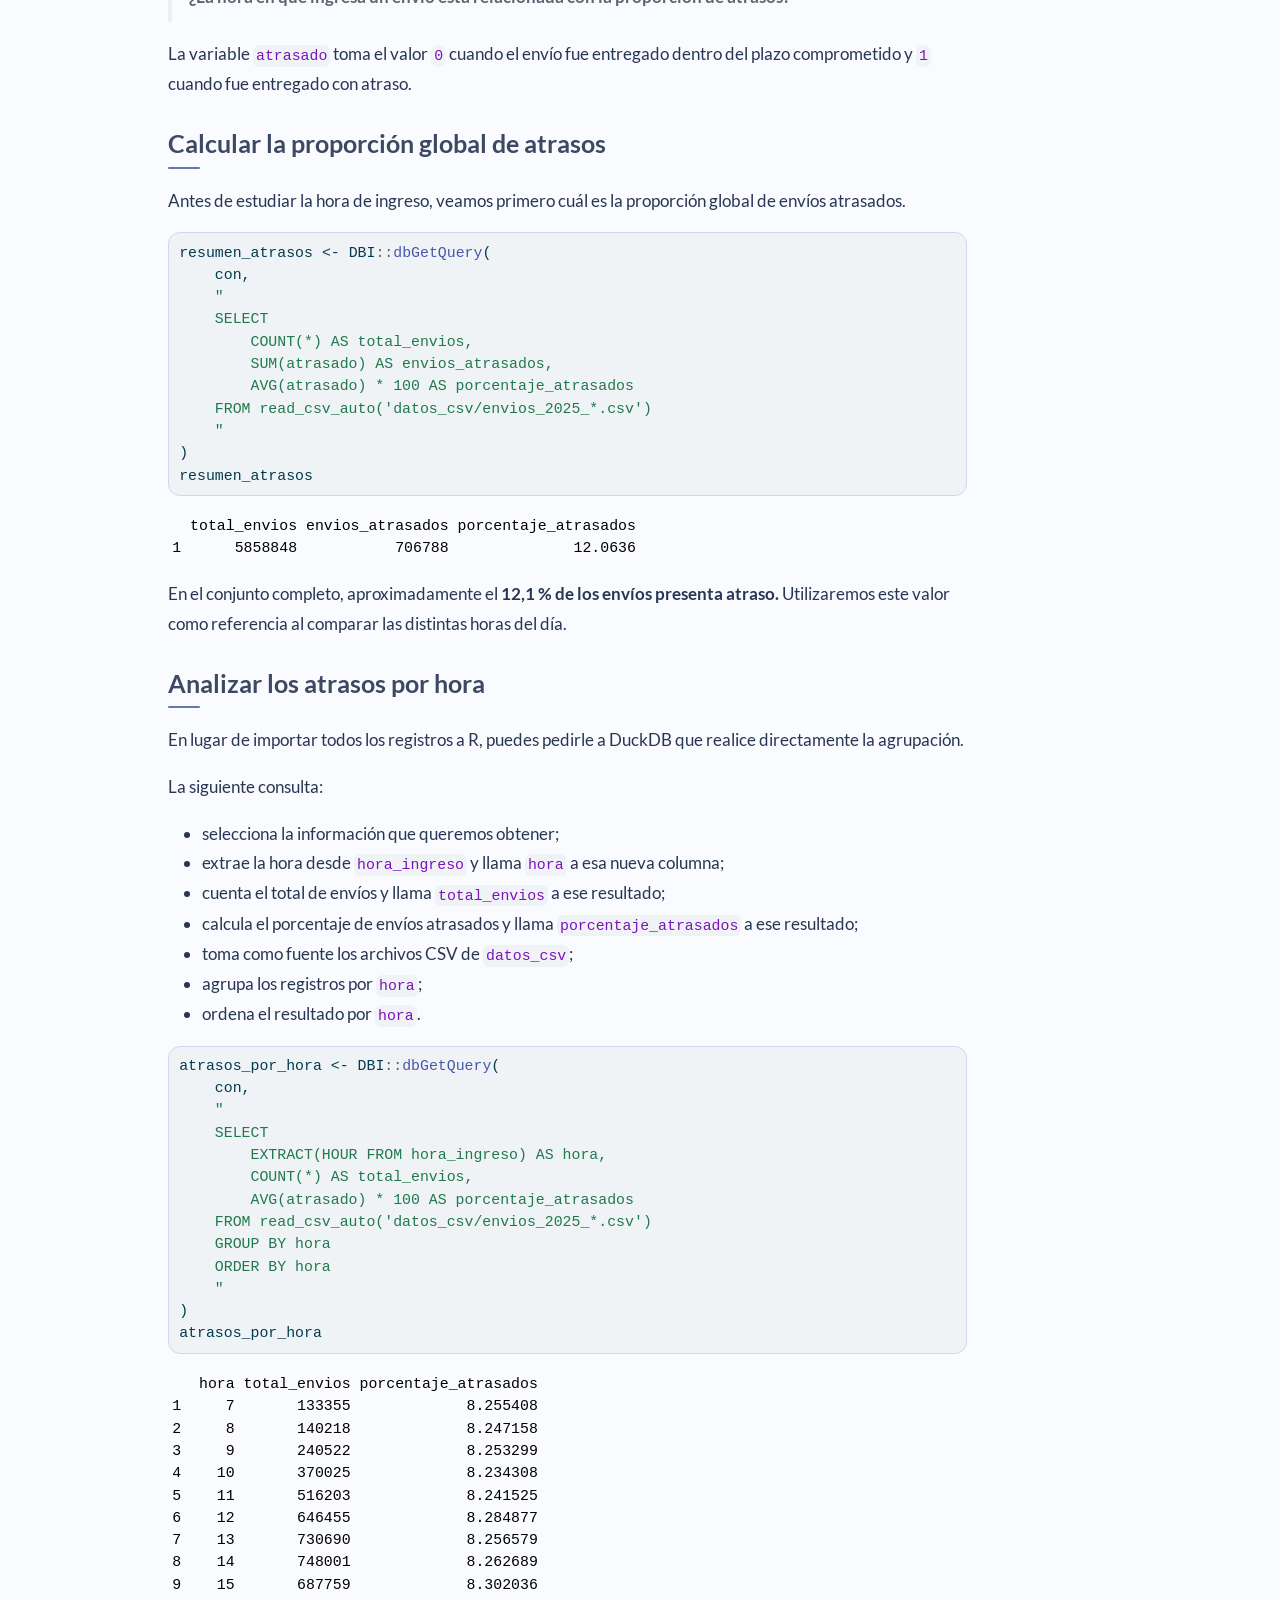
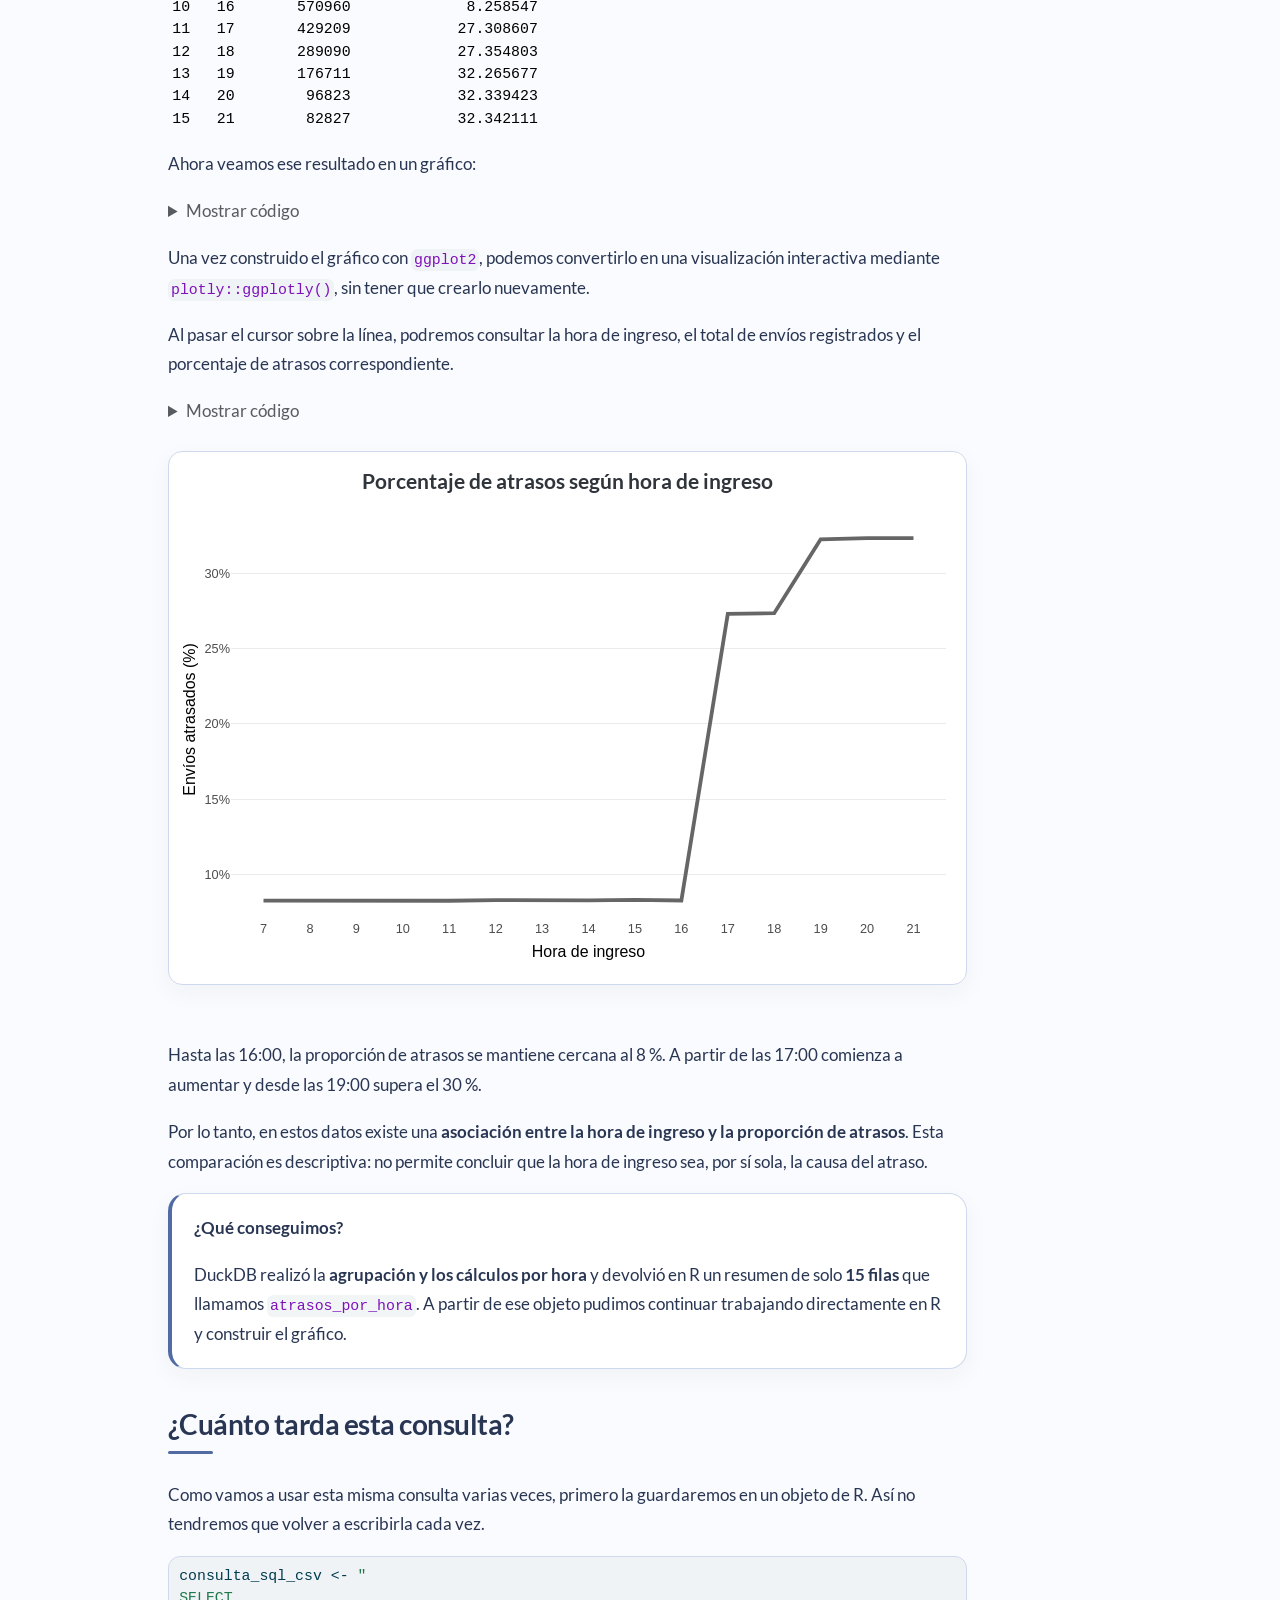
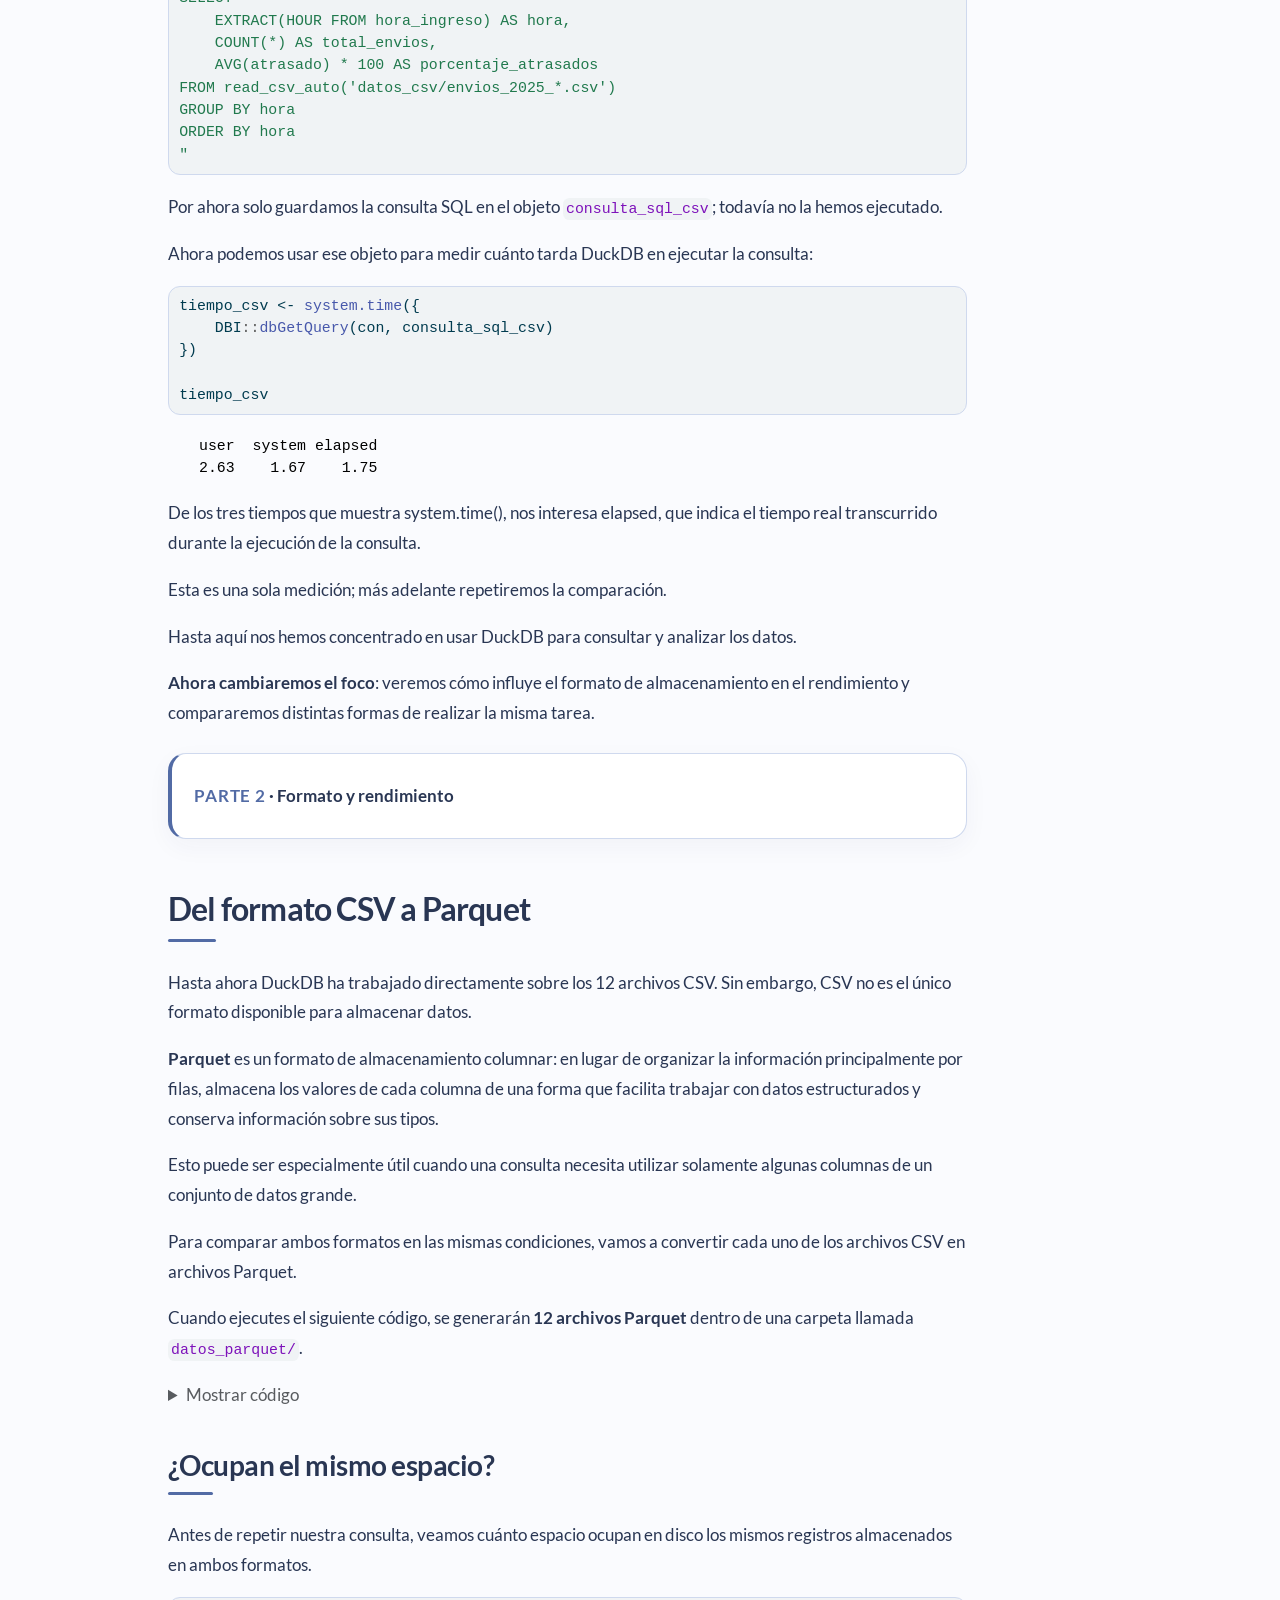
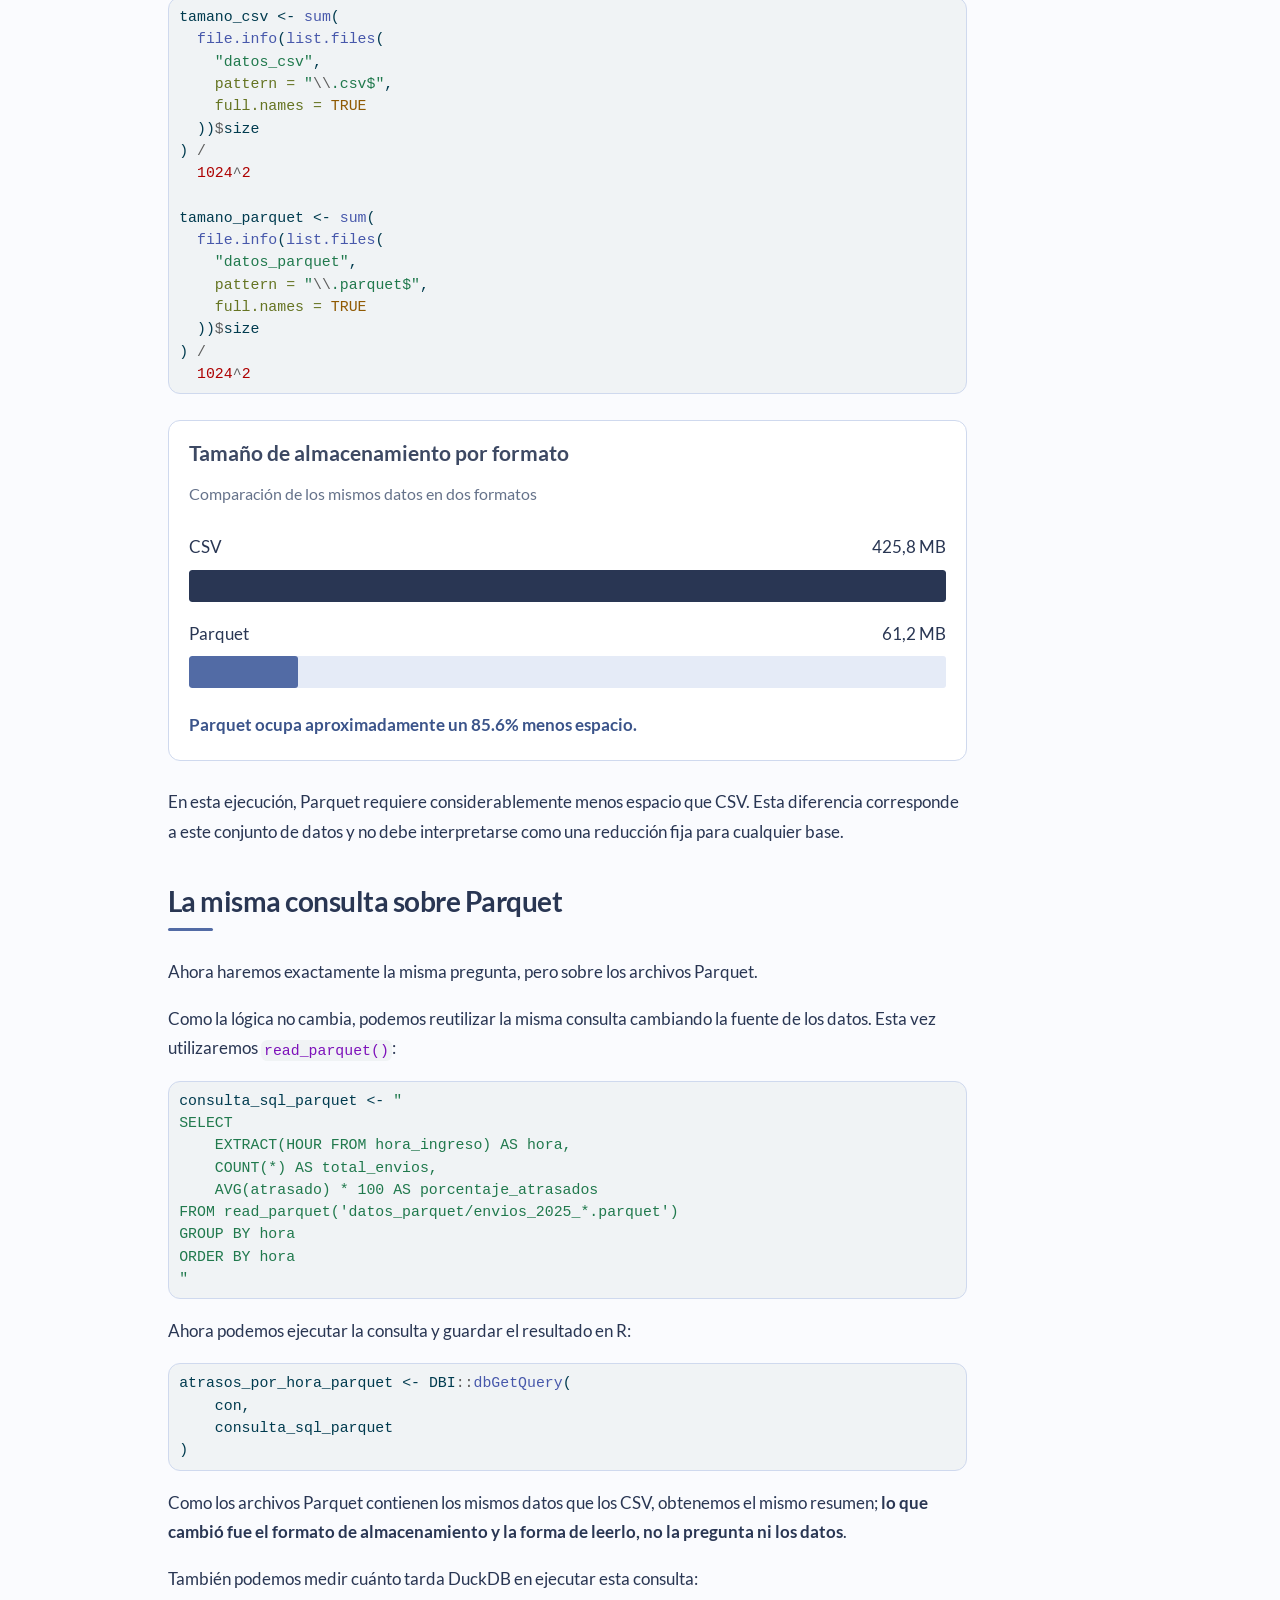
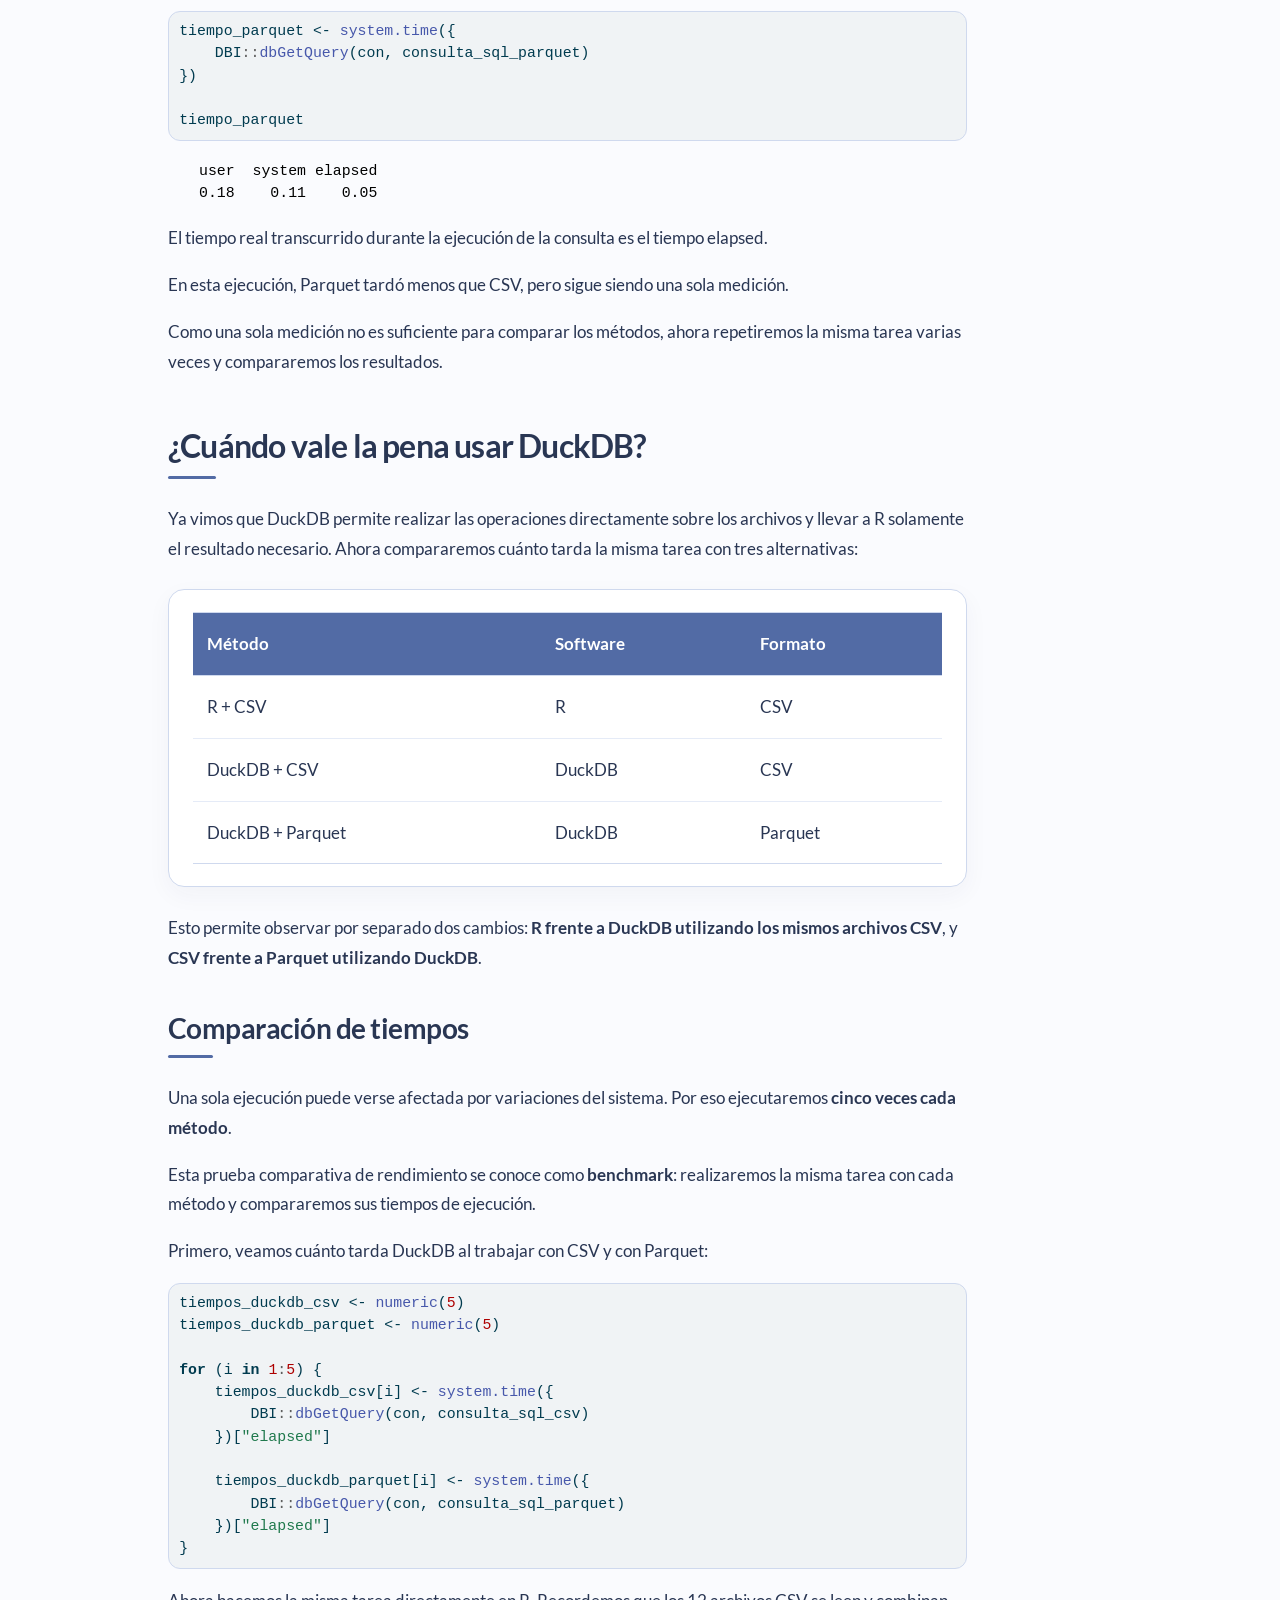
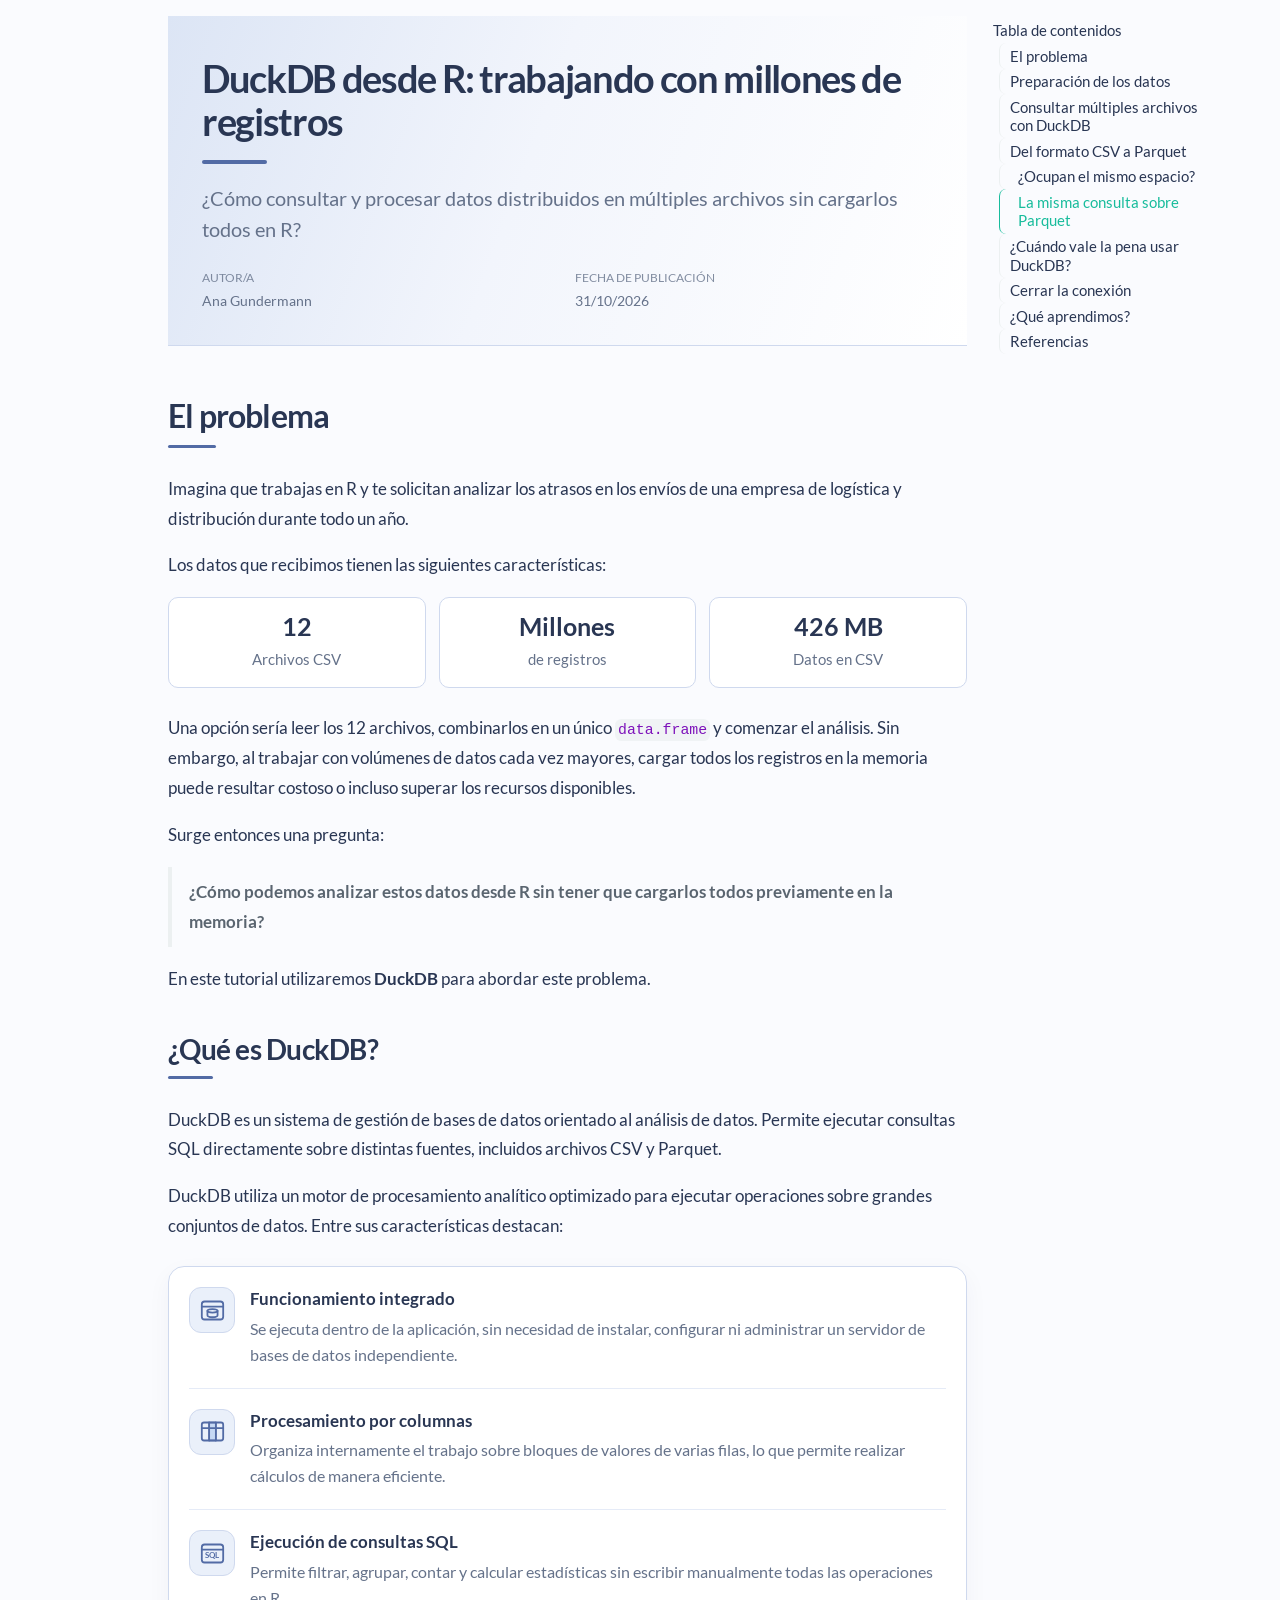
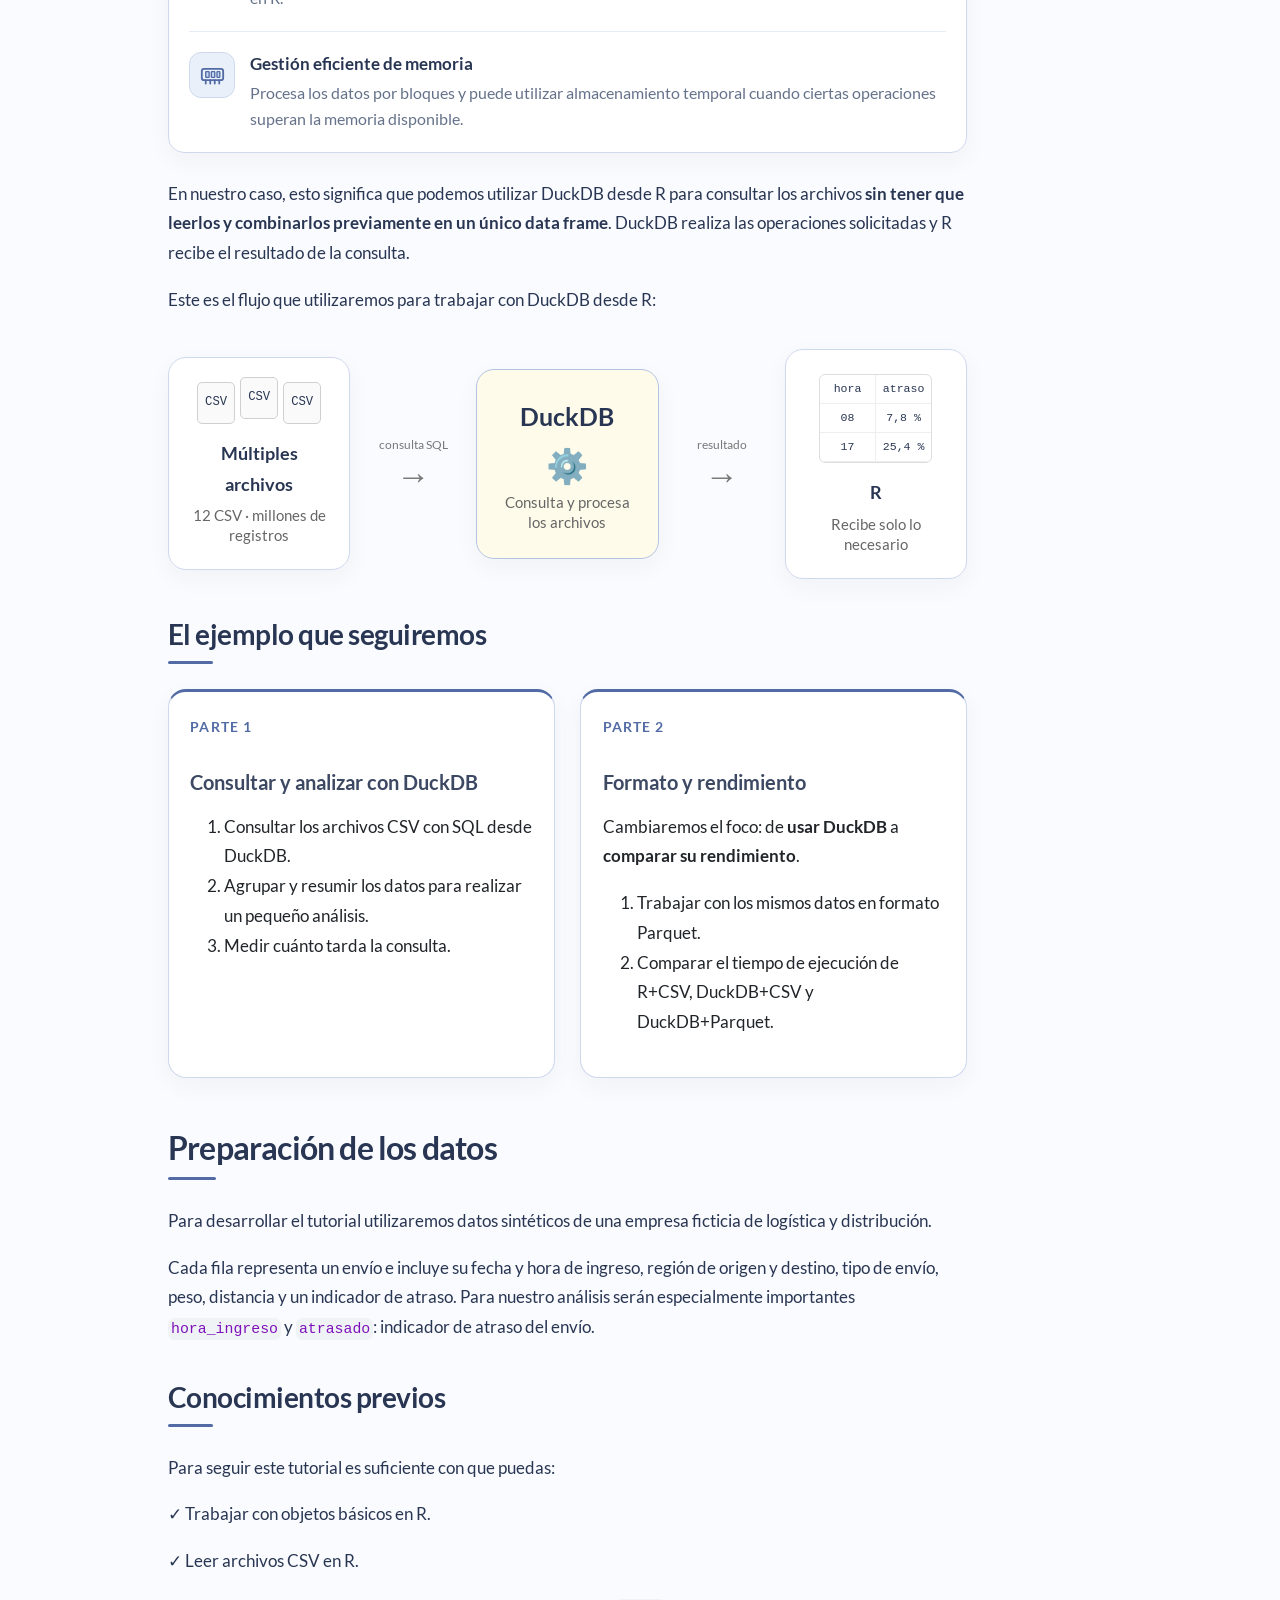
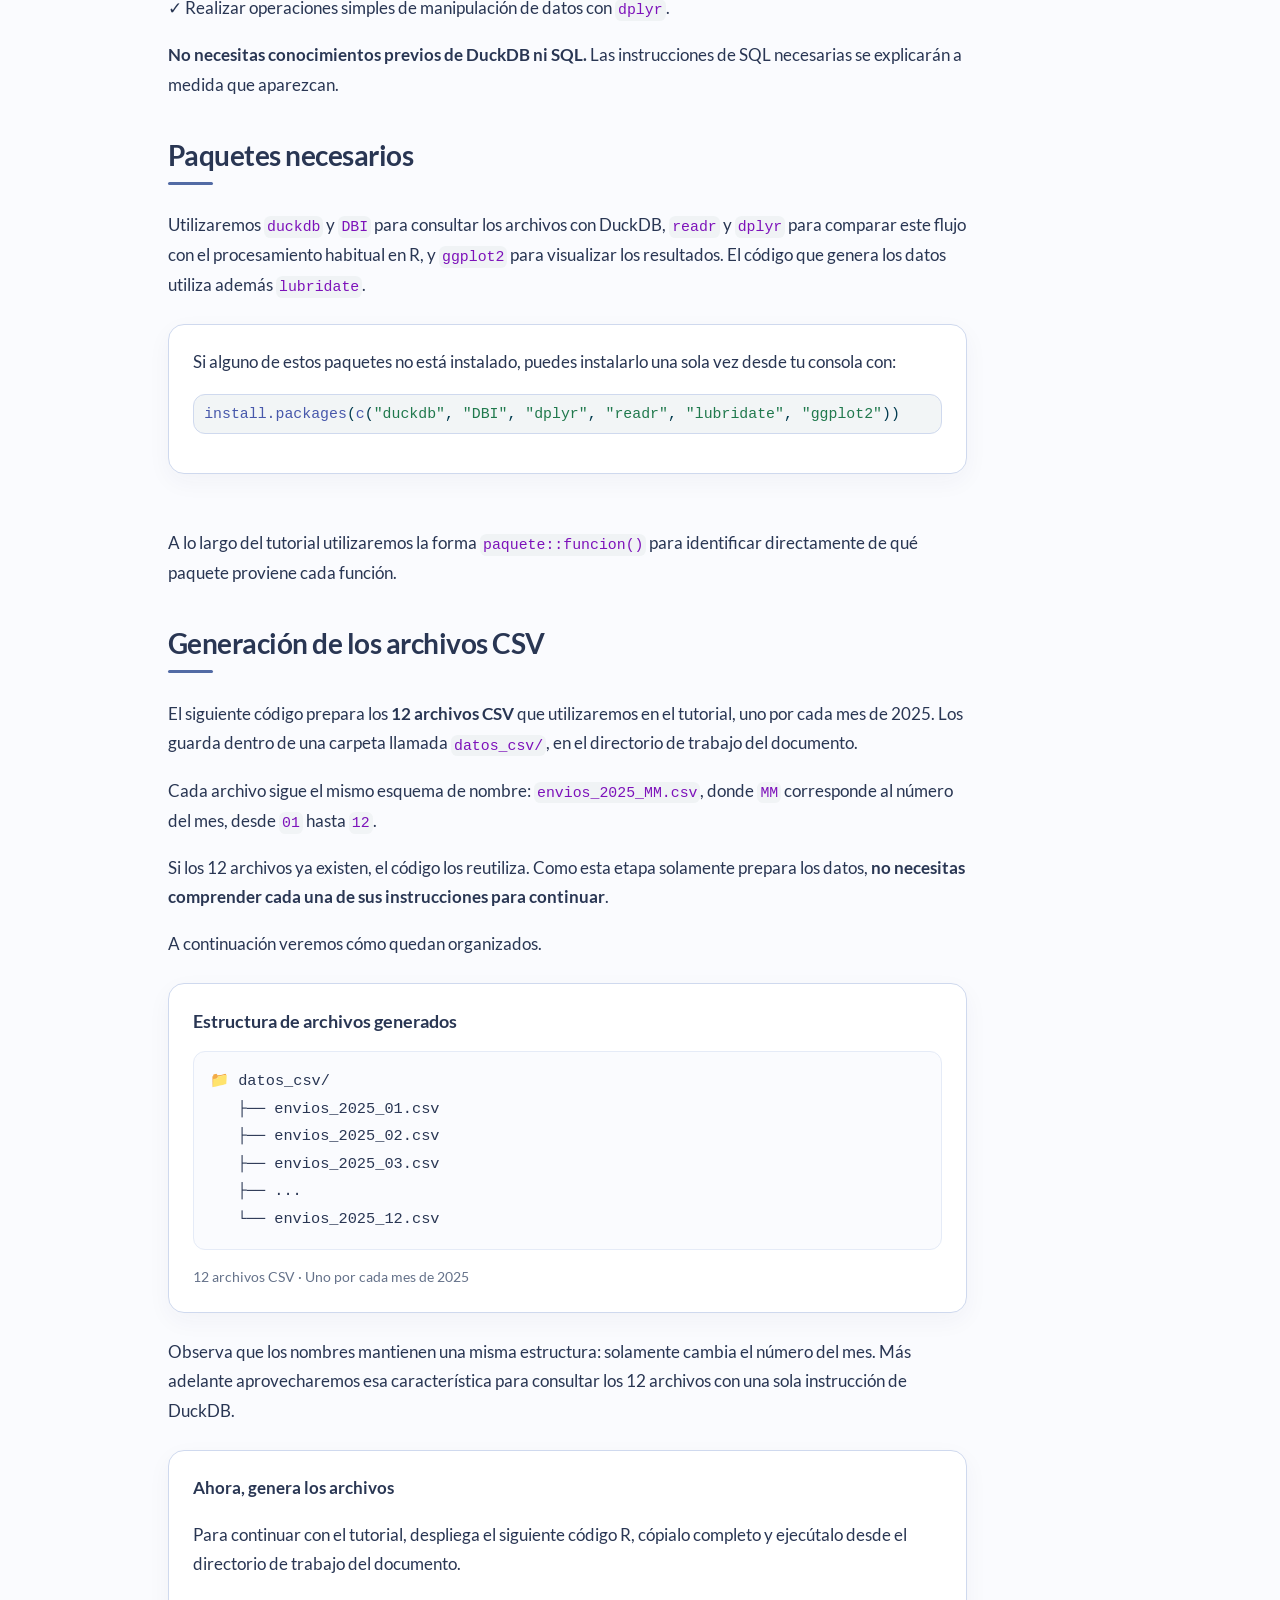
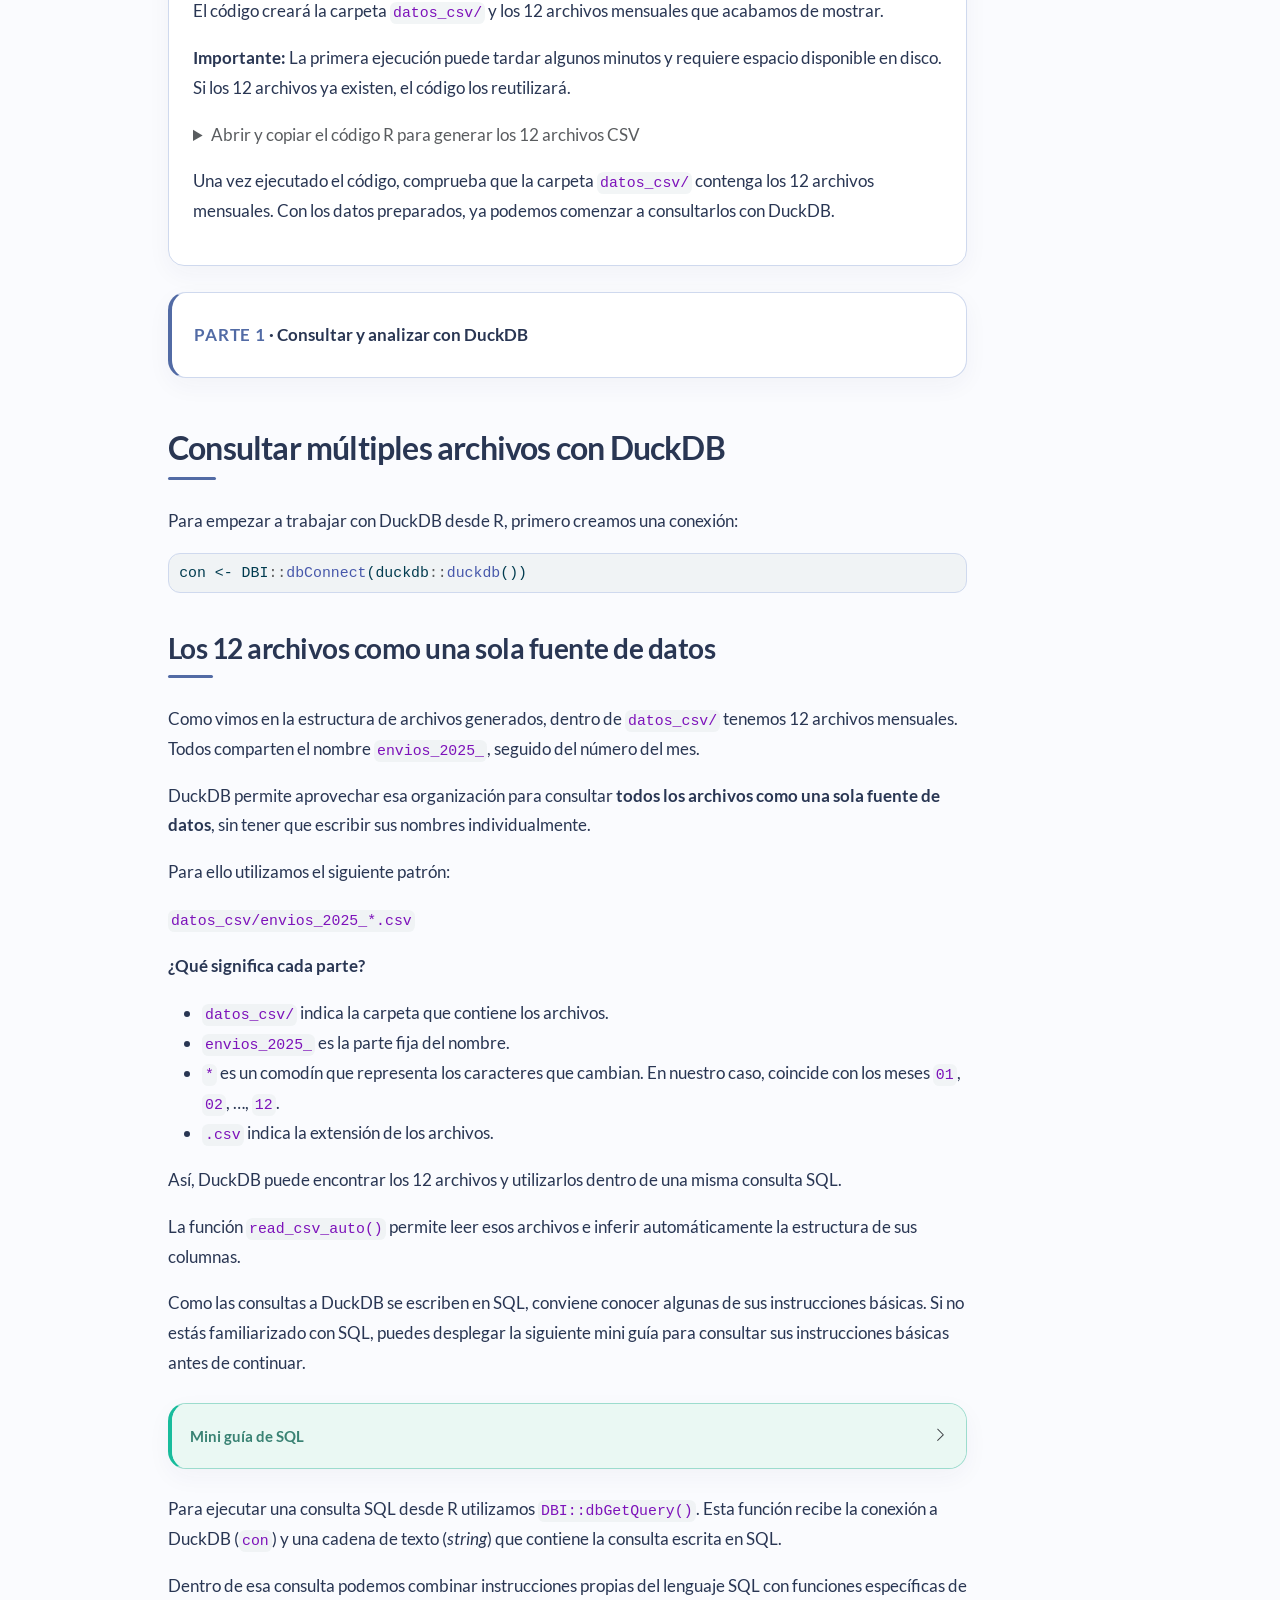
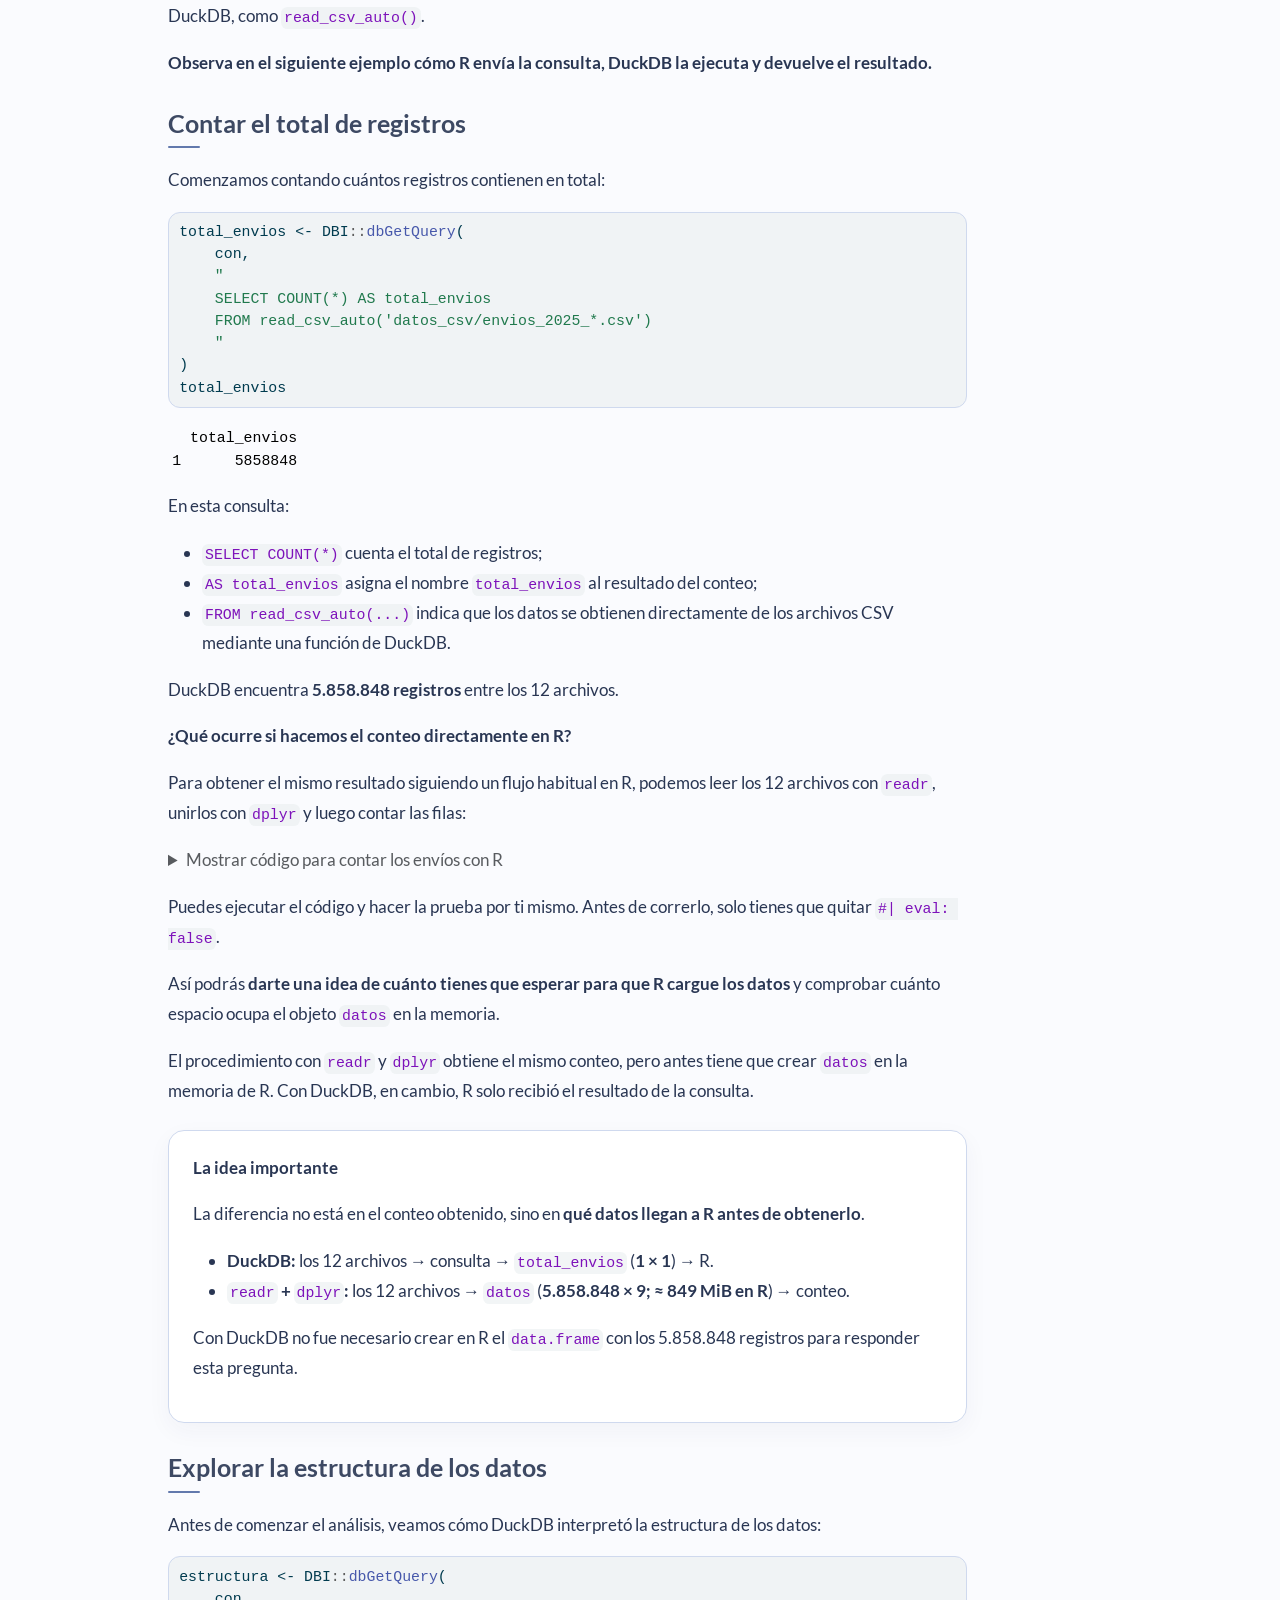
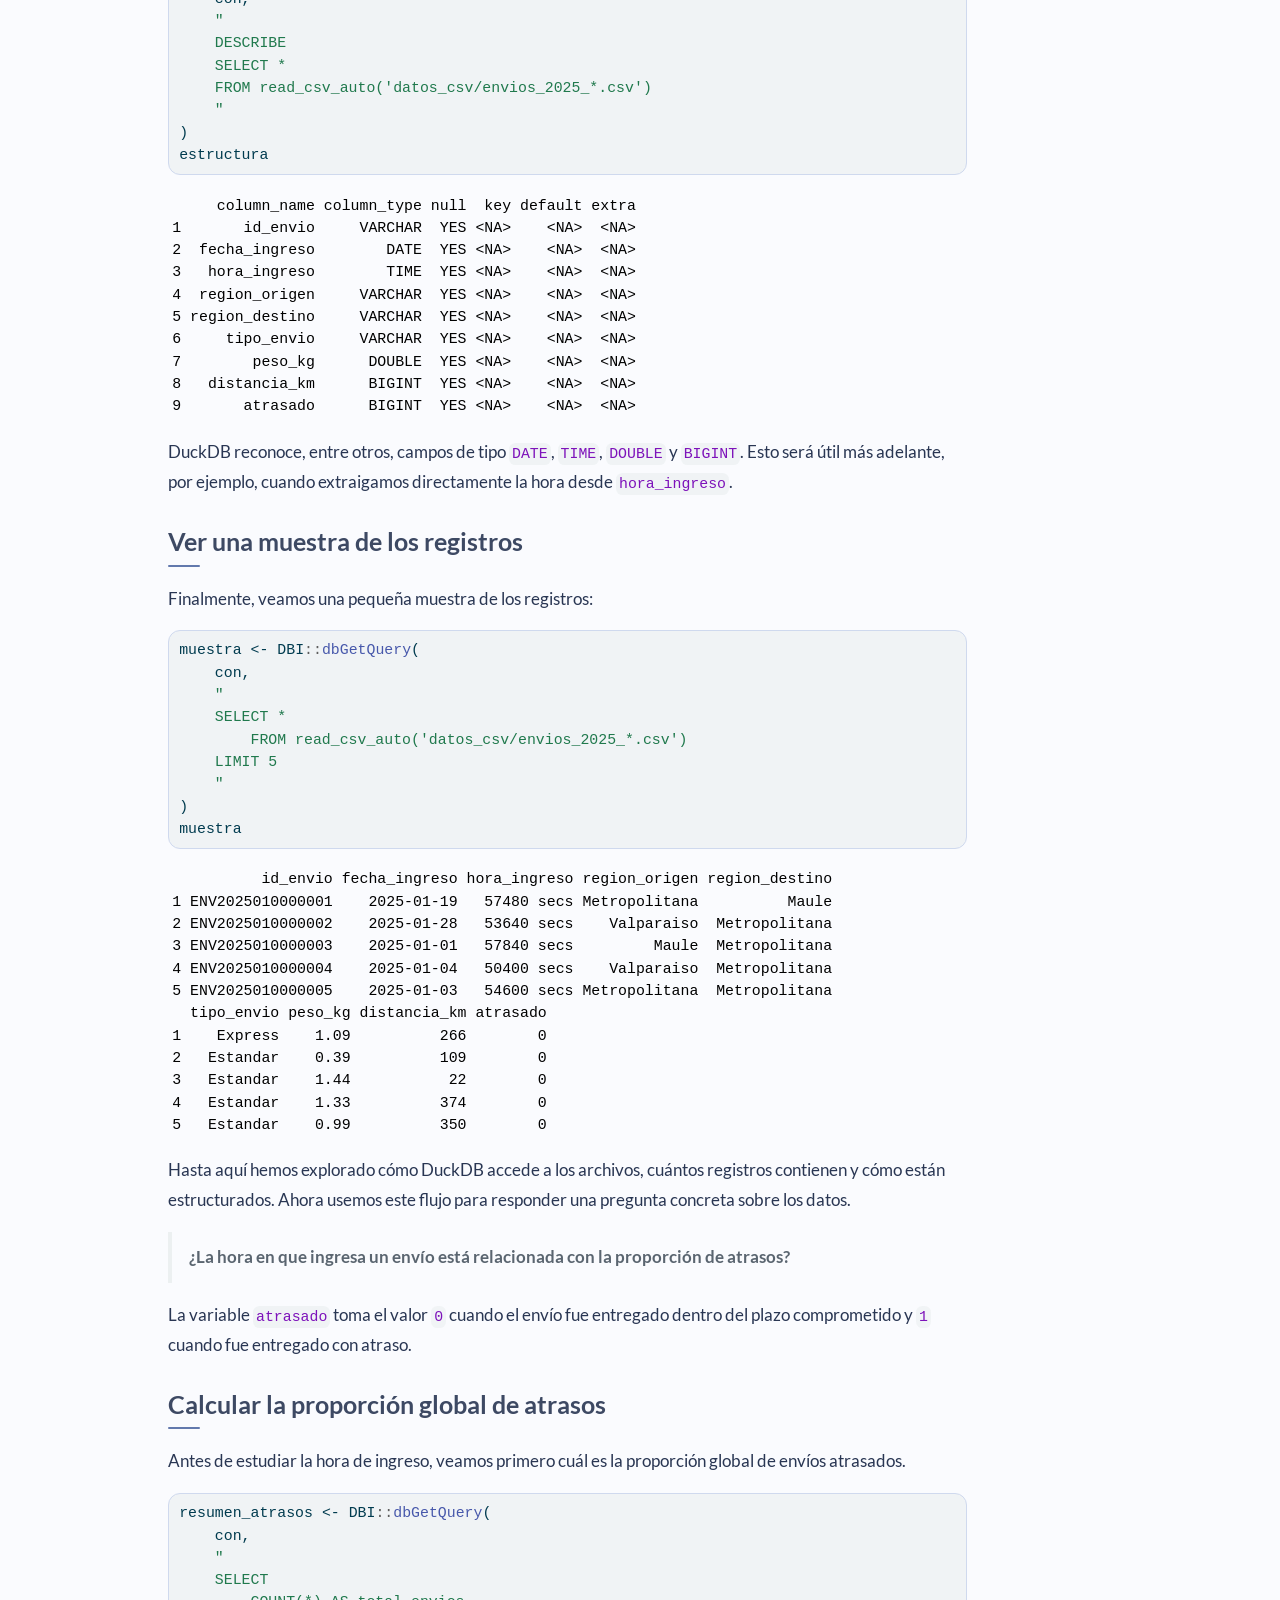
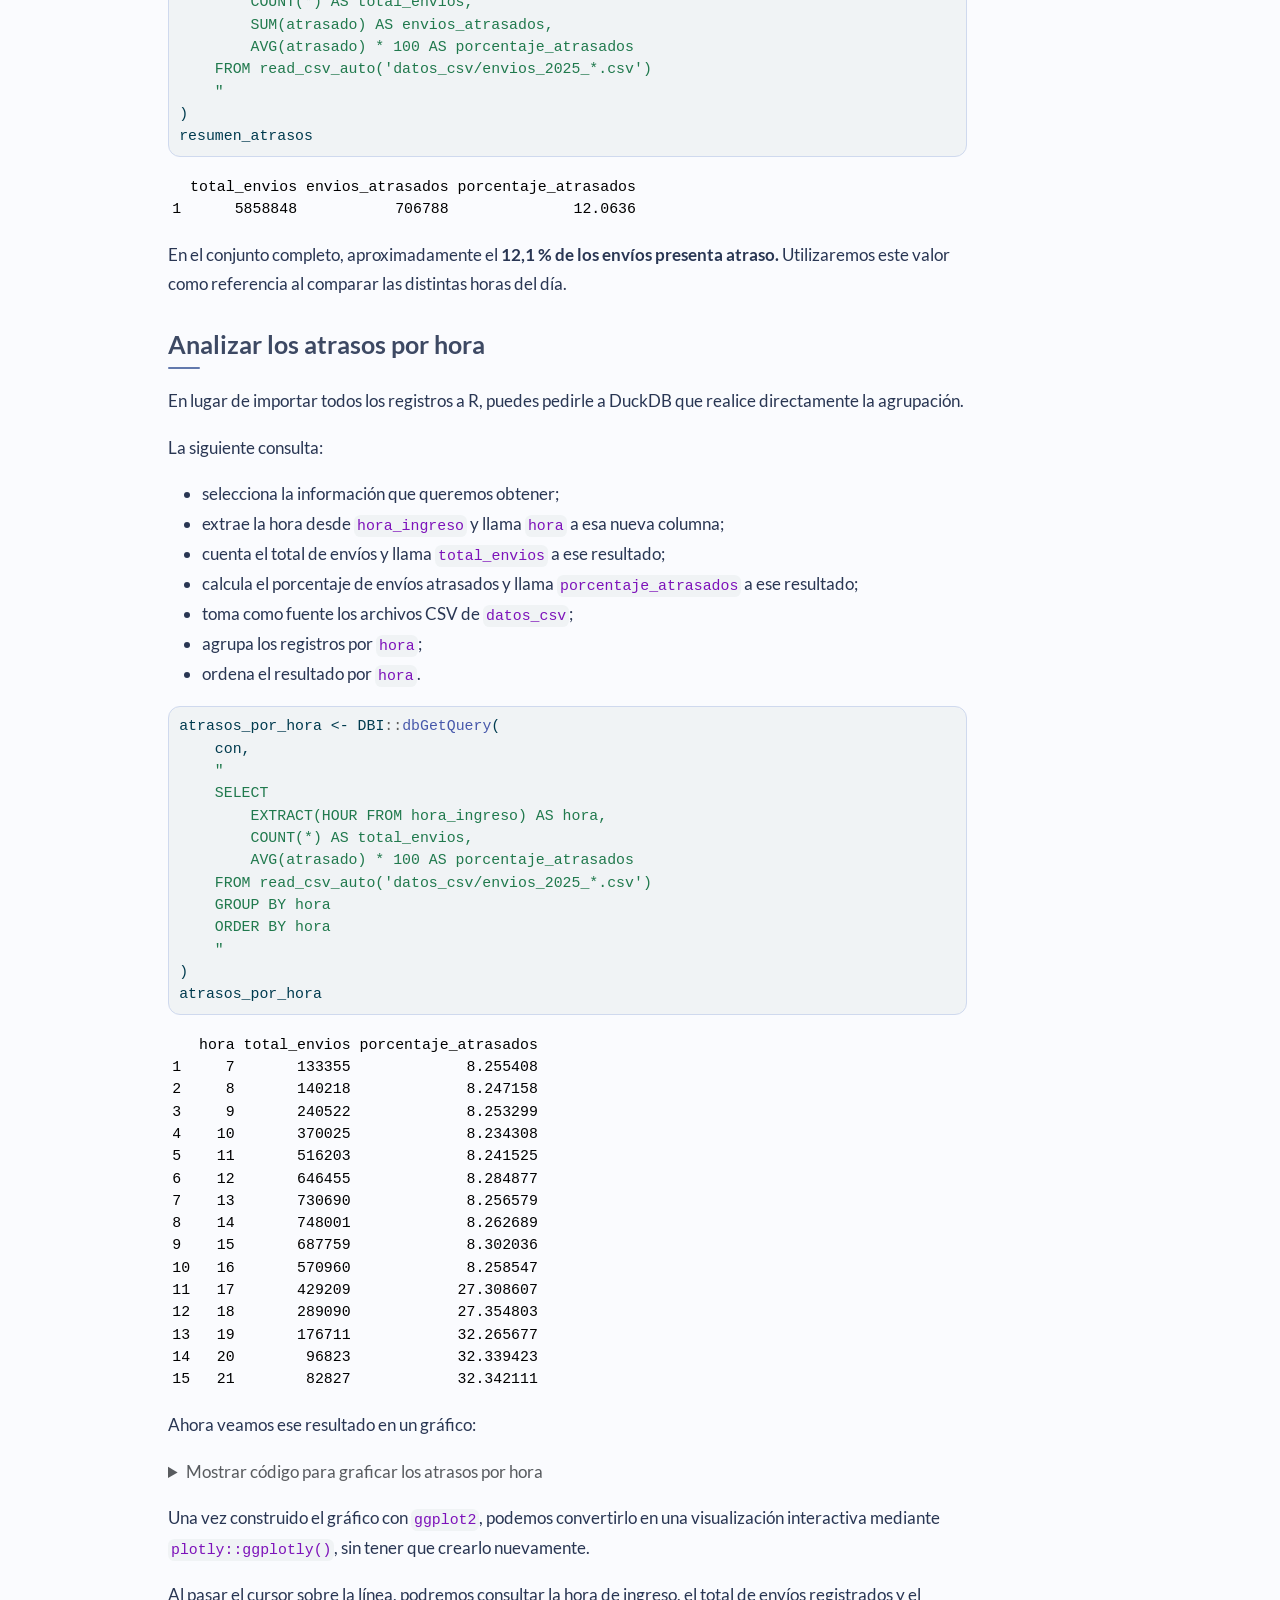
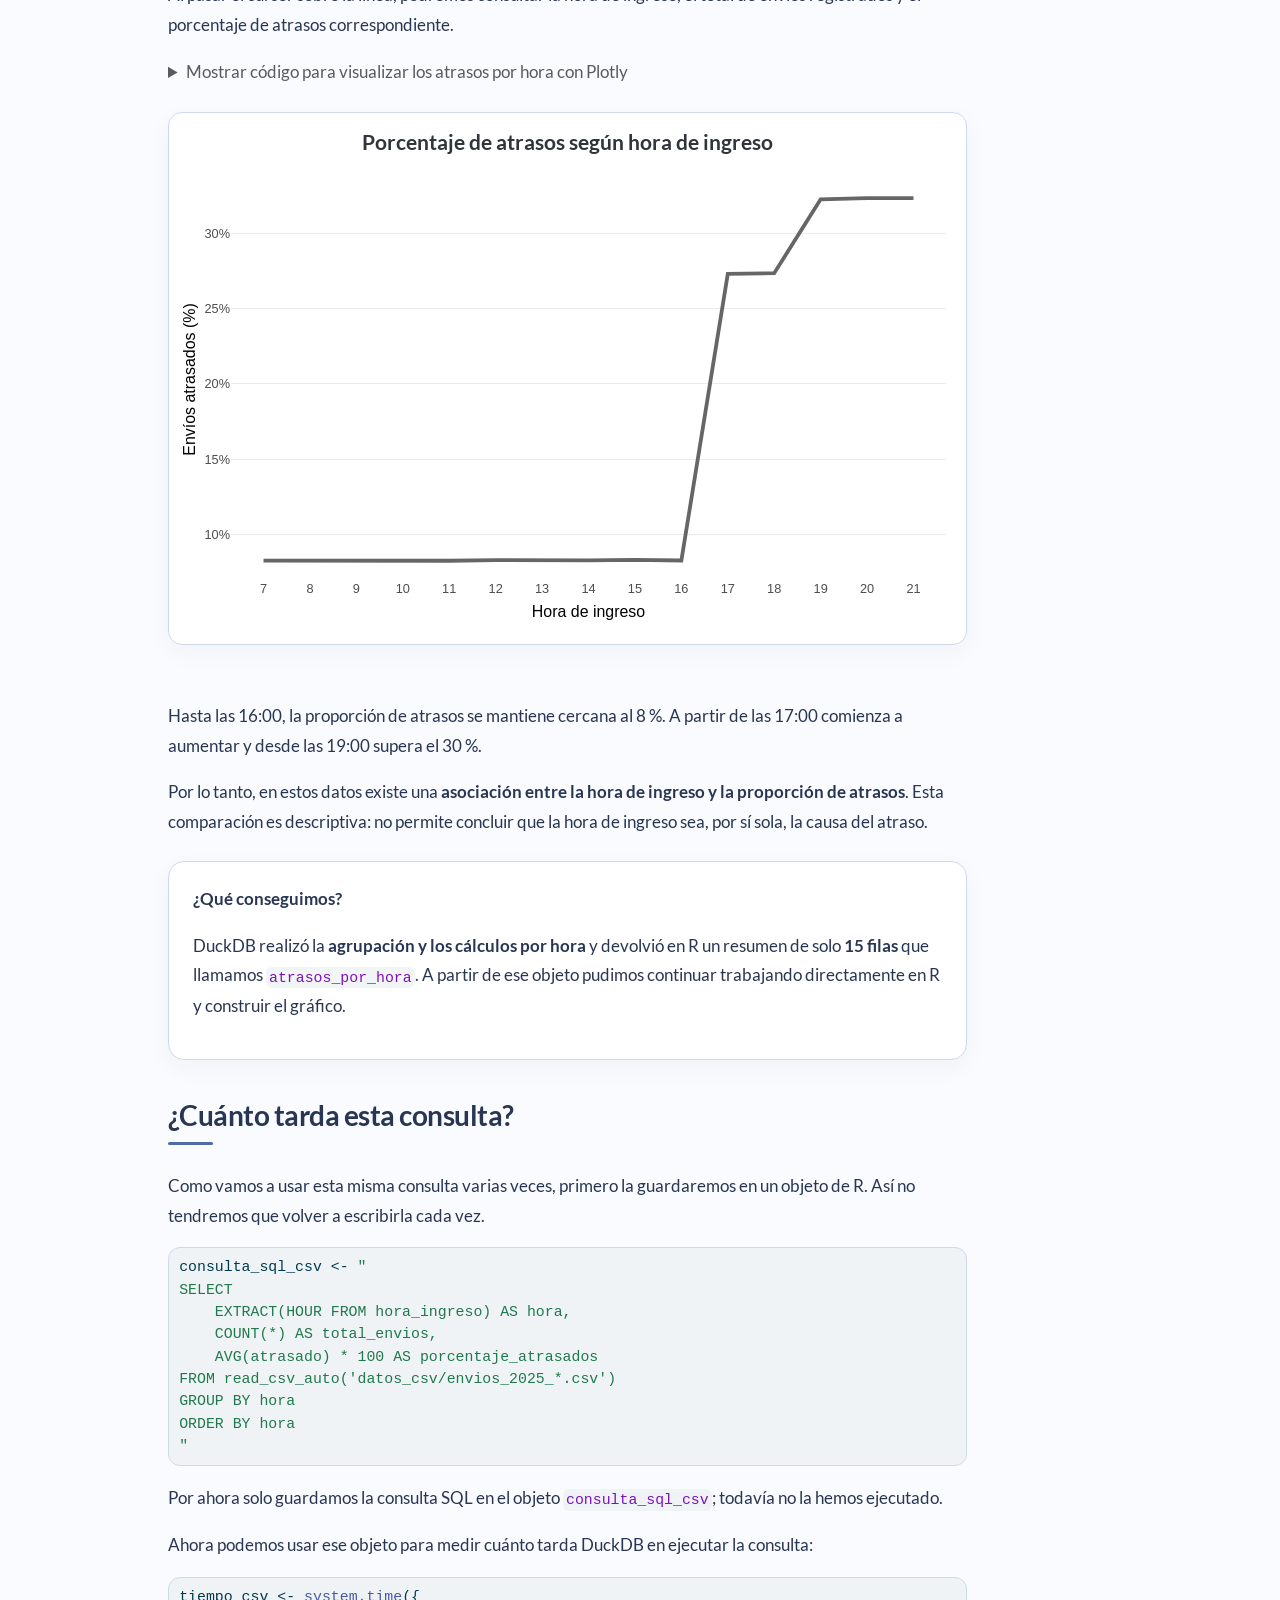
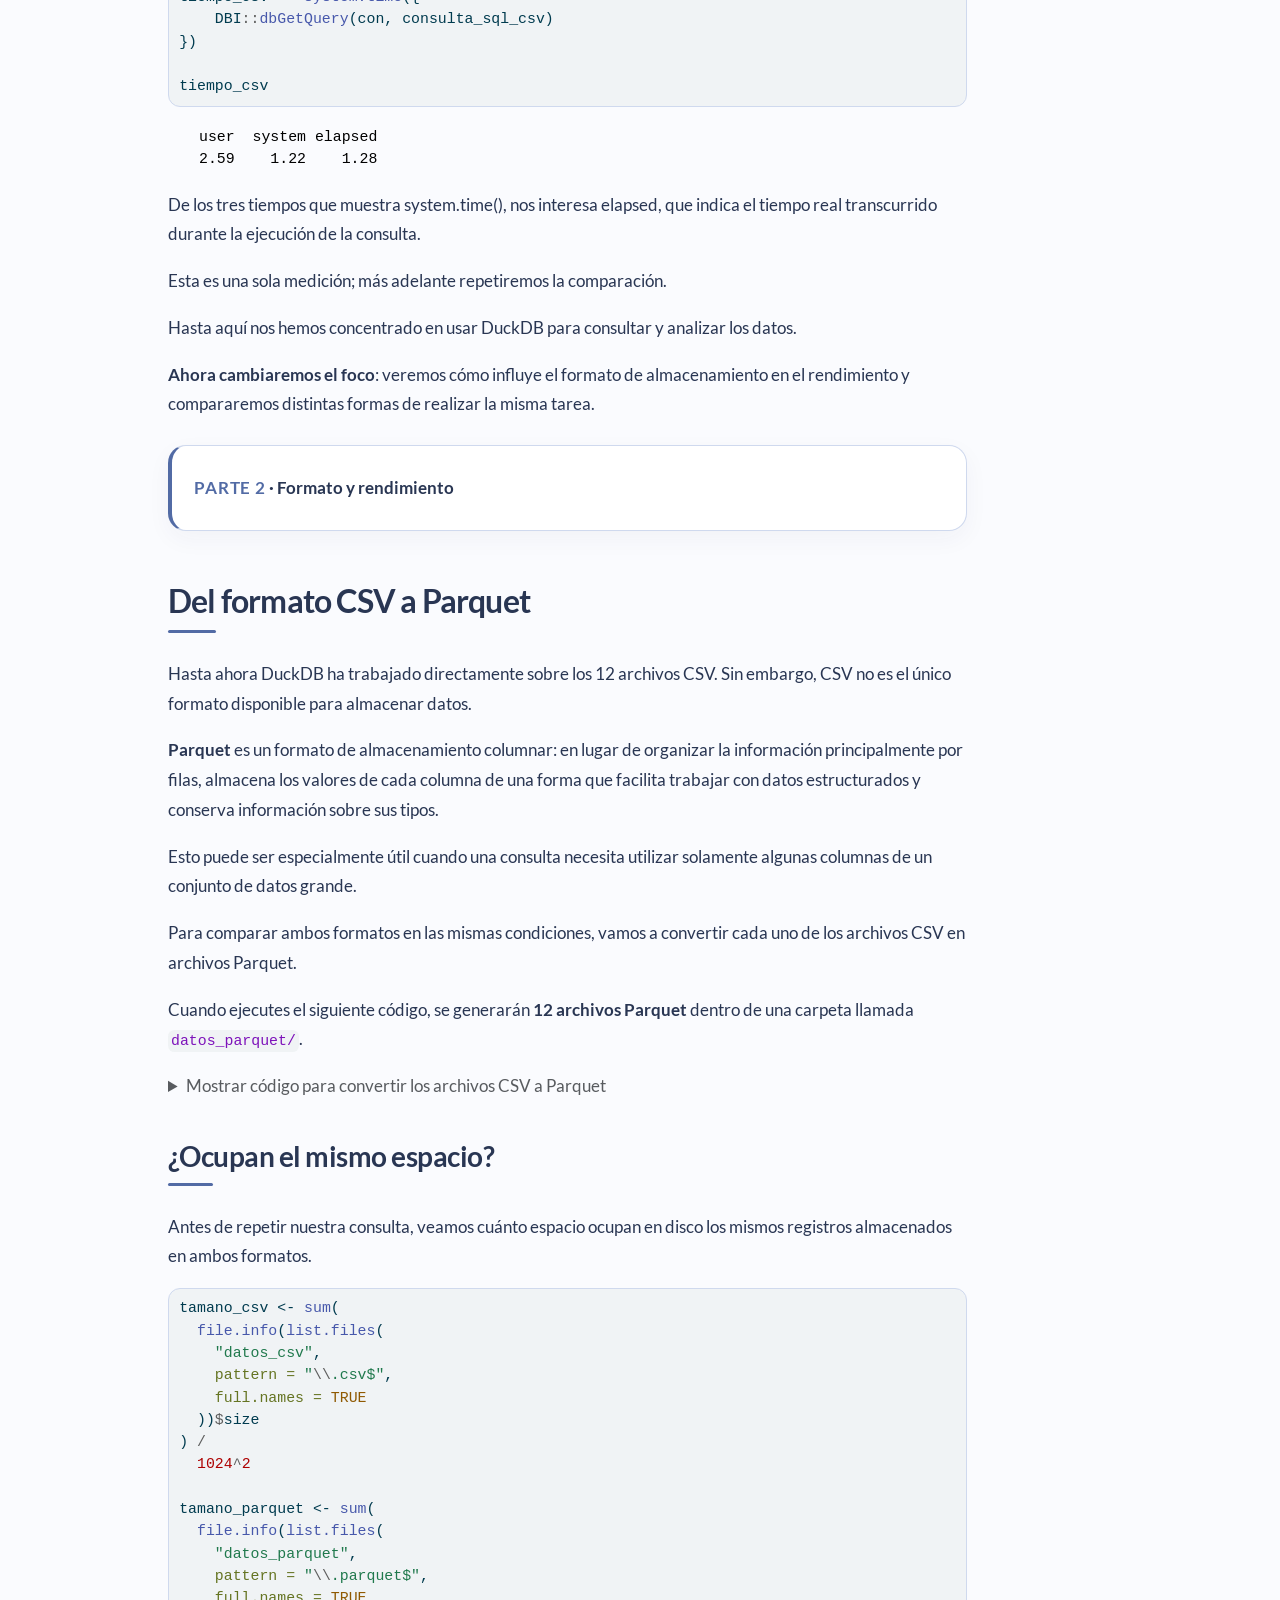
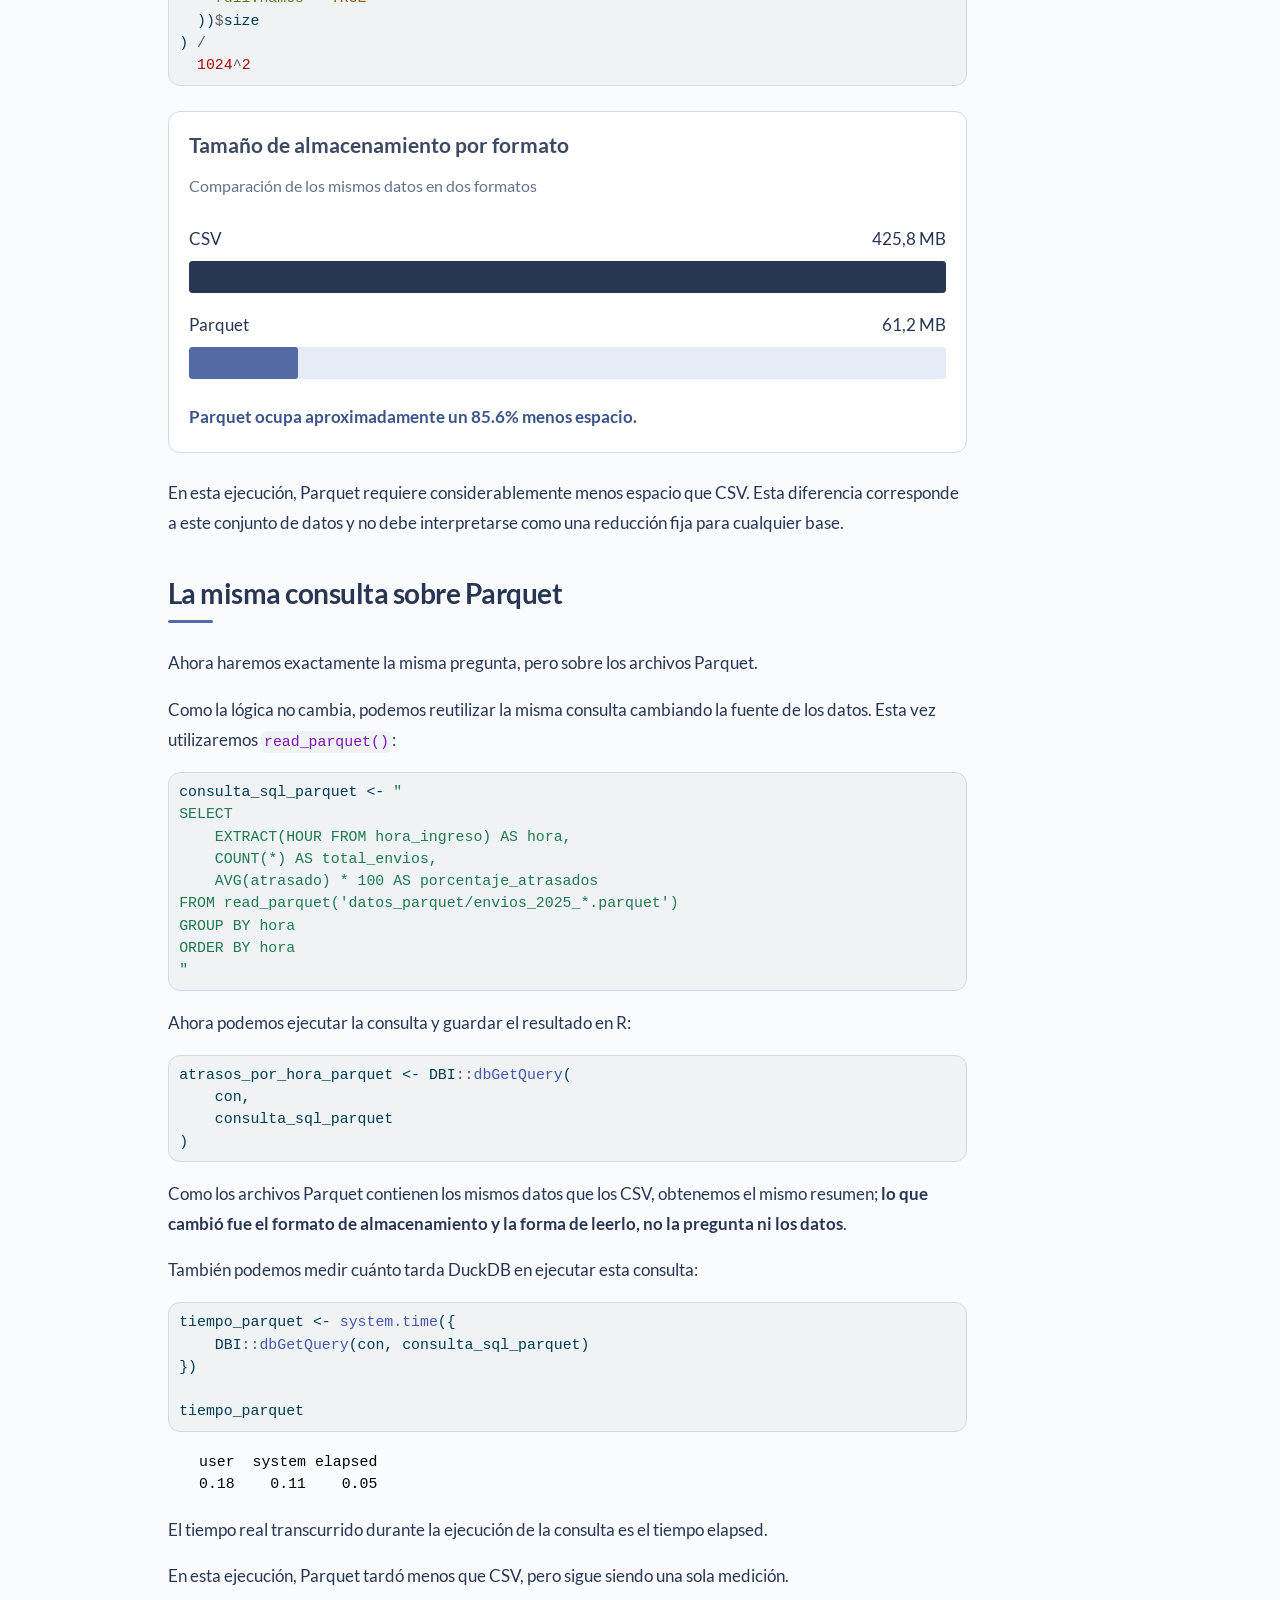
